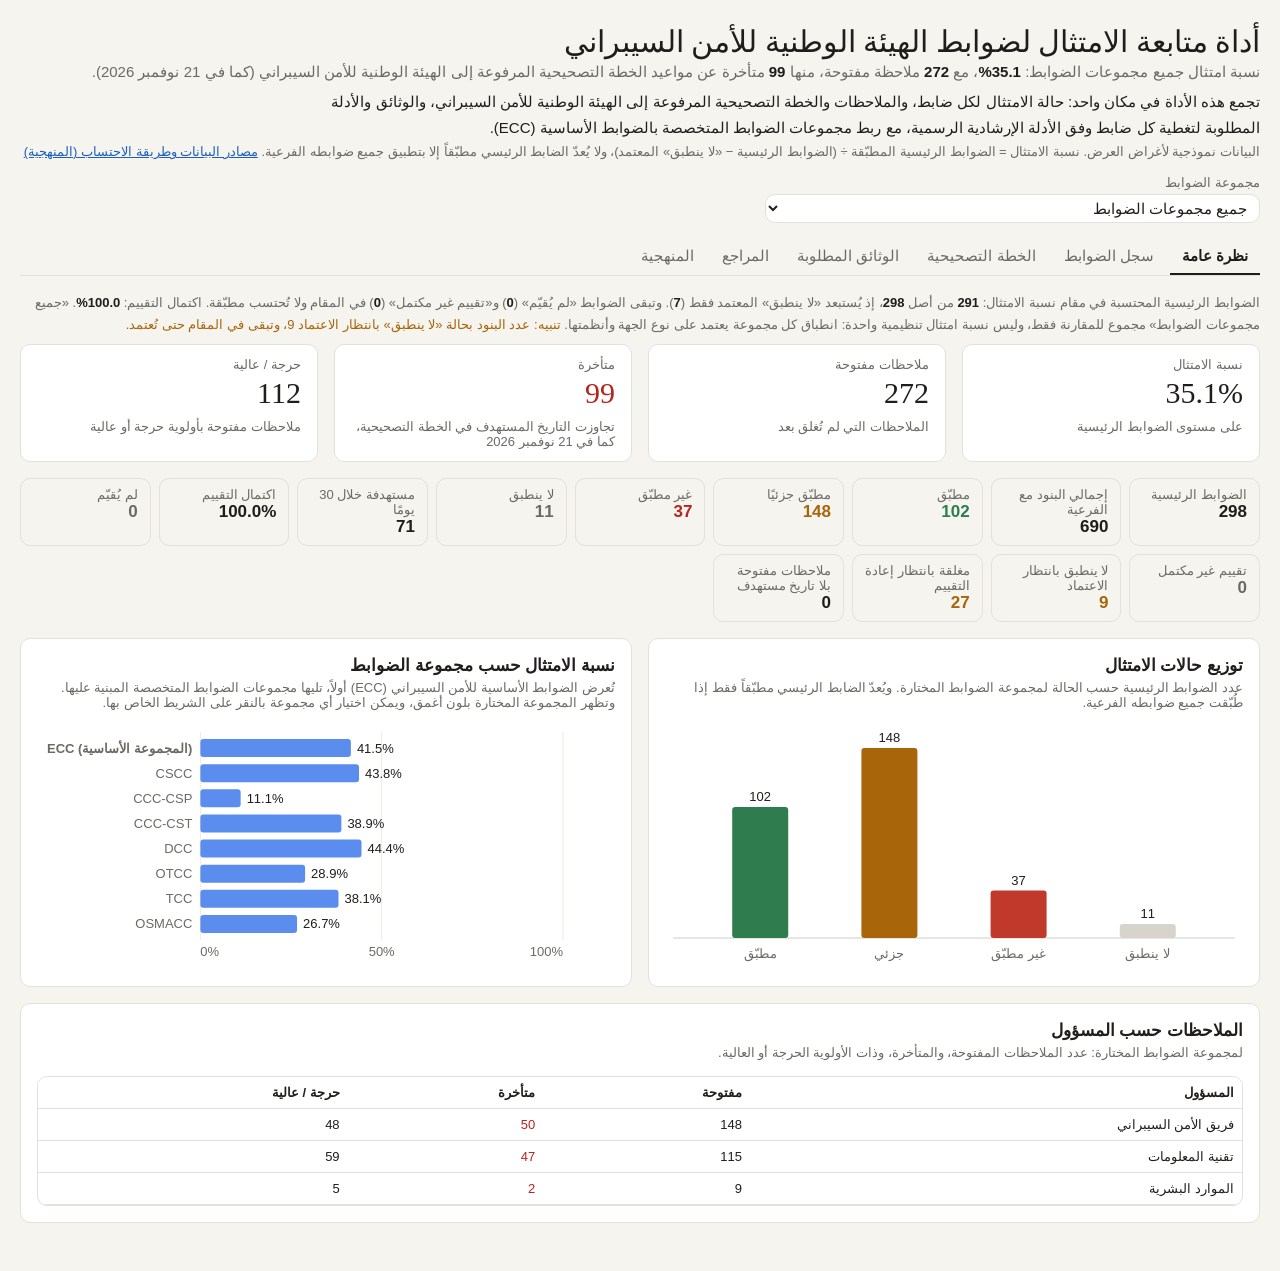
==== nca-tool/index.html @ 6384a230 "NCA v1.4: CSCC-2:2026 source in references, ECC-1-5-3-2 fixed, review status split, sample data fixe" ====
<!doctype html>
<html lang="ar" dir="rtl">
<head>
<meta charset="utf-8">
<meta http-equiv="Content-Security-Policy" content="default-src 'none'; script-src 'unsafe-inline'; style-src 'unsafe-inline'; img-src data:; font-src 'none'; connect-src 'none'; form-action 'none'; base-uri 'none'; object-src 'none'; frame-src 'none'; worker-src 'none'; manifest-src 'none'">
<meta name="referrer" content="no-referrer">
<meta name="viewport" content="width=device-width, initial-scale=1">
<title>أداة متابعة الامتثال لضوابط الهيئة الوطنية للأمن السيبراني</title>
<style>
:root{--font-anthropic-sans:"Segoe UI",Tahoma,"Noto Sans Arabic",Arial,sans-serif;--font-anthropic-serif:Georgia,"Noto Naskh Arabic","Times New Roman",serif;
--color-fg:#1f1e1b;--color-fg-muted:#6b6a64;--color-bg:#f5f4ef;--color-panel:#ffffff;--color-border-line:#e3e1d9;
--color-ok:#2f7d4f;--color-warn:#a8650a;--color-bad:#b3261e;
--cds-text-secondary:#6b6a64;--cds-text-link:#1d5fbf;--cds-surface-popover:#ffffff;--cds-border:#e3e1d9;--cds-shadow-popover:0 4px 16px rgba(0,0,0,.12);
--cds-chart-grid:#ecebe5;--cds-chart-axis:#cfcdc4;--cds-chart-muted:#d6d4cc;--cds-chart-status-critical:#c0392b;
--cds-pad-xs:4px;--cds-pad-sm:8px;--cds-pad-md:12px;--cds-pad-lg:16px;--cds-gap-xs:4px;--cds-gap-sm:8px;--cds-gap-md:16px;
--cds-radius:10px;--cds-font-size-caption:13px;--cds-font-size-body:15px;--cds-font-size-heading:17px;--cds-font-size-title:30px;--cds-font-weight-medium:600;--cds-dur-slow:.3s;color-scheme:light}
@media (prefers-color-scheme:dark){:root{--color-fg:#f0eee6;--color-fg-muted:#a8a69e;--color-bg:#1a1a18;--color-panel:#262624;--color-border-line:#3a3a37;
--color-ok:#5cc28a;--color-warn:#e3a53b;--color-bad:#ef6b62;--cds-text-secondary:#a8a69e;--cds-text-link:#8ab4f8;--cds-surface-popover:#2e2e2b;--cds-border:#3a3a37;
--cds-chart-grid:#33332f;--cds-chart-axis:#4a4a45;--cds-chart-muted:#4a4a45;--cds-chart-status-critical:#ef6b62;color-scheme:dark}}
@media print{.gx-tbox{max-height:none!important;overflow:visible!important}.gx-tabs,.gx-ctl,select,button{display:none!important}tr{break-inside:avoid}thead{display:table-header-group}}
[hidden]{display:none!important}*{box-sizing:border-box}body{margin:0;background:var(--color-bg);color:var(--color-fg)}
#dash-root{max-width:1280px;margin:0 auto;padding:24px 20px 48px}
.dash-skeleton{color:transparent!important;background:var(--color-border-line);border-radius:6px}


#dash-root { --dash-gutter: var(--cds-pad-lg); }
.gx { font-family: var(--font-anthropic-sans); color: var(--color-fg); }
.gx-head { display: flex; flex-wrap: wrap; align-items: flex-end; justify-content: space-between; gap: var(--cds-gap-md); margin-bottom: var(--cds-gap-md); }
.gx-title { font-family: var(--font-anthropic-serif); font-weight: 400; font-size: var(--cds-font-size-title); margin: 0 0 var(--cds-gap-xs); }
.gx-take { margin: 0; color: var(--color-fg-muted); font-size: var(--cds-font-size-body); }
.gx-take b { color: var(--color-fg); font-variant-numeric: tabular-nums; }
.gx-intro { margin: var(--cds-gap-sm) 0 0; max-width: 60rem; font-size: var(--cds-font-size-body); line-height: 1.7; }
.gx-note { margin: var(--cds-gap-xs) 0 0; color: var(--color-fg-muted); font-size: var(--cds-font-size-caption); }
.gx-ctl { display: flex; flex-direction: column; gap: var(--cds-gap-xs); font-size: var(--cds-font-size-caption); color: var(--color-fg-muted); }
.gx-ctl { max-width: 100%; min-width: 0; }
.gx-ctl select { max-width: 100%; min-width: 0; }
.gx-excl { margin: 0 0 var(--cds-gap-sm); font-size: var(--cds-font-size-caption); color: var(--color-fg-muted); line-height: 1.7; }
.gx-excl b { color: var(--color-fg); }
.gx select, .gx input { font: inherit; font-size: var(--cds-font-size-body); color: var(--color-fg); background: var(--color-panel); border: 1px solid var(--color-border-line); border-radius: var(--cds-radius); padding: var(--cds-pad-xs) var(--cds-pad-sm); min-width: 12rem; }
.gx-tabs { display: flex; gap: var(--cds-gap-xs); border-bottom: 1px solid var(--color-border-line); margin-bottom: var(--cds-gap-md); flex-wrap: wrap; }
.gx-tab { font: inherit; font-size: var(--cds-font-size-body); background: none; border: none; border-bottom: 2px solid transparent; padding: var(--cds-pad-sm) var(--cds-pad-md); color: var(--color-fg-muted); cursor: pointer; }
.gx-tab[aria-selected="true"] { color: var(--color-fg); border-bottom-color: var(--color-fg); font-weight: var(--cds-font-weight-medium); }
.gx-kpis { display: grid; grid-template-columns: repeat(auto-fit, minmax(min(100%, 11rem), 1fr)); gap: var(--cds-gap-md); margin-bottom: var(--cds-gap-md); }
.gx-kpi { background: var(--color-panel); border: 1px solid var(--color-border-line); border-radius: var(--cds-radius); padding: var(--cds-pad-md) var(--cds-pad-lg); }
.gx-kpi-label { font-size: var(--cds-font-size-caption); color: var(--color-fg-muted); margin: 0 0 var(--cds-gap-xs); }
.gx-kpi-val { font-family: var(--font-anthropic-serif); font-weight: 400; font-size: var(--cds-font-size-title); font-variant-numeric: tabular-nums; margin: 0; min-height: 1.3em; }
.gx-kpi-val.is-bad { color: var(--color-bad); }
.gx-kpi-sub { font-size: var(--cds-font-size-caption); color: var(--color-fg-muted); margin: var(--cds-gap-xs) 0 0; }
.gx-mini { display: grid; grid-template-columns: repeat(auto-fit, minmax(min(100%, 8rem), 1fr)); gap: var(--cds-gap-sm); margin-bottom: var(--cds-gap-md); }
.gx-mini > div { border: 1px solid var(--color-border-line); border-radius: var(--cds-radius); padding: var(--cds-pad-sm) var(--cds-pad-md); }
.gx-mini p { margin: 0; font-size: var(--cds-font-size-caption); color: var(--color-fg-muted); }
.gx-mini b { font-size: var(--cds-font-size-heading); font-variant-numeric: tabular-nums; font-weight: var(--cds-font-weight-medium); }
.gx-grid { display: grid; grid-template-columns: repeat(auto-fit, minmax(min(100%, 20rem), 1fr)); gap: var(--cds-gap-md); margin-bottom: var(--cds-gap-md); }
.gx-card { background: var(--color-panel); border: 1px solid var(--color-border-line); border-radius: var(--cds-radius); padding: var(--cds-pad-lg); min-width: 0; }
.gx-card h2 { font-size: var(--cds-font-size-heading); font-weight: var(--cds-font-weight-medium); margin: 0 0 var(--cds-gap-xs); }
.gx-card .gx-sub { font-size: var(--cds-font-size-caption); color: var(--color-fg-muted); margin: 0 0 var(--cds-gap-md); }
.gx-chart { position: relative; min-height: 240px; }
.gx-tip { position: absolute; pointer-events: none; background: var(--cds-surface-popover); border: 1px solid var(--cds-border); border-radius: var(--cds-radius); box-shadow: var(--cds-shadow-popover); padding: var(--cds-pad-xs) var(--cds-pad-sm); font-size: var(--cds-font-size-caption); white-space: nowrap; z-index: 2; }
.gx-tip .k { color: var(--cds-text-secondary); }
.gx-filters { display: flex; flex-wrap: wrap; gap: var(--cds-gap-md); align-items: flex-end; margin-bottom: var(--cds-gap-md); }
.gx-count { font-size: var(--cds-font-size-caption); color: var(--color-fg-muted); margin: 0 0 var(--cds-gap-sm); }
.gx-tbox { max-height: 34rem; overflow: auto; border: 1px solid var(--color-border-line); border-radius: var(--cds-radius); }
.gx table { width: 100%; border-collapse: collapse; font-size: var(--cds-font-size-caption); }
.gx th { position: sticky; top: 0; background: var(--color-panel); text-align: start; font-weight: var(--cds-font-weight-medium); padding: var(--cds-pad-sm); border-bottom: 1px solid var(--color-border-line); z-index: 1; }
.gx td { padding: var(--cds-pad-sm); border-bottom: 1px solid var(--color-border-line); vertical-align: top; }
.gx tbody tr { cursor: pointer; }
.gx tbody tr:hover td { background: var(--color-bg); }
.gx tbody tr.is-sel td { background: var(--color-bg); }
.gx td.num { font-variant-numeric: tabular-nums; white-space: nowrap; }
.gx td.id { white-space: nowrap; direction: ltr; text-align: end; font-variant-numeric: tabular-nums; }
.gx td.desc { min-width: 18rem; }
.gx .pill { display: inline-block; padding: 0 var(--cds-pad-sm); border-radius: 999px; border: 1px solid currentColor; white-space: nowrap; }
.gx .s-ok { color: var(--color-ok); } .gx .lk-x { color: var(--color-fg); border-style: solid; font-weight: 600; } .gx .lk-t { color: var(--color-fg-muted); border-style: dashed; } .gx .lk-note { color: var(--color-fg-muted); } .gx td .pill.lk { margin-inline-start: var(--cds-gap-xs); font-size: var(--cds-font-size-caption); } .gx .s-warn { color: var(--color-warn); } .gx .s-bad { color: var(--color-bad); } .gx .s-muted { color: var(--color-fg-muted); }
.gx tr.is-late td.due { color: var(--color-bad); font-weight: var(--cds-font-weight-medium); }
.gx-detail { margin-top: var(--cds-gap-md); }
.gx-detail dl { display: grid; grid-template-columns: max-content 1fr; gap: var(--cds-gap-xs) var(--cds-gap-md); margin: 0; font-size: var(--cds-font-size-body); }
.gx-detail dt { color: var(--color-fg-muted); }
.gx-detail dd { margin: 0; }
.gx-hint { color: var(--color-fg-muted); font-size: var(--cds-font-size-caption); margin: 0; }
.gx-req { display: grid; grid-template-columns: repeat(auto-fit, minmax(min(100%, 13rem), 1fr)); gap: var(--cds-gap-sm); margin: 0 0 var(--cds-gap-md); }
.gx-req > div { border: 1px solid var(--color-border-line); border-radius: var(--cds-radius); padding: var(--cds-pad-sm) var(--cds-pad-md); }
.gx-req-k { margin: 0 0 var(--cds-gap-xs); font-size: var(--cds-font-size-caption); color: var(--color-fg-muted); }
.gx-req-v { margin: 0; font-size: var(--cds-font-size-body); }
.gx-req-v.is-none { color: var(--color-fg-muted); }
.gx-req .gx-req-v.is-none::after { content: 'لم يذكره الدليل لهذا الضابط'; }
.gx-req-v[data-field="req_other"]:empty::after { content: 'لم يذكر الدليل نماذج أخرى لهذا الضابط'; color: var(--color-fg-muted); }
.gx-req-v.is-need::before { content: '✓ '; color: var(--color-ok); font-weight: 600; }
.gx-sec { font-size: var(--cds-font-size-body); font-weight: var(--cds-font-weight-medium); margin: var(--cds-gap-md) 0 var(--cds-gap-sm); }
.gx-link { color: var(--cds-text-link, var(--color-fg)); text-decoration: underline; cursor: pointer; }
.gx-method { display: grid; grid-template-columns: repeat(auto-fit, minmax(min(100%, 24rem), 1fr)); gap: var(--cds-gap-md); }
.gx-method p, .gx-method li { font-size: var(--cds-font-size-body); line-height: 1.7; margin: 0 0 var(--cds-gap-xs); }
.gx-method ul, .gx-method ol { margin: 0; padding-inline-start: 1.2rem; }
.gx-method dl { display: grid; grid-template-columns: max-content 1fr; gap: var(--cds-gap-xs) var(--cds-gap-md); margin: 0; font-size: var(--cds-font-size-body); }
.gx-method dt { font-weight: var(--cds-font-weight-medium); }
.gx-method dd { margin: 0; color: var(--color-fg-muted); }
.gx-formula { font-variant-numeric: tabular-nums; background: var(--color-bg); border-radius: var(--cds-radius); padding: var(--cds-pad-xs) var(--cds-pad-sm); display: inline-block; }
.gx-btn { font: inherit; font-size: var(--cds-font-size-caption); background: var(--color-panel); border: 1px solid var(--color-border-line); border-radius: 999px; padding: var(--cds-pad-xs) var(--cds-pad-md); cursor: pointer; color: var(--color-fg); }
.gx-chip { font: inherit; font-size: var(--cds-font-size-caption); background: none; border: 1px solid var(--color-border-line); border-radius: 999px; padding: 0 var(--cds-pad-sm); margin-inline-end: var(--cds-gap-xs); cursor: pointer; color: var(--color-fg); direction: ltr; }
.gx-docpick { display: flex; gap: var(--cds-gap-sm); align-items: center; font-size: var(--cds-font-size-caption); }
.gx-docpick button { font: inherit; background: var(--color-panel); border: 1px solid var(--color-border-line); border-radius: 999px; padding: var(--cds-pad-xs) var(--cds-pad-sm); cursor: pointer; color: var(--color-fg); }
[data-dash-source-state=refreshing] { opacity: .5; transition: opacity var(--cds-dur-slow); }
[data-dash-source-state=empty] { color: transparent; }
</style>
</head>
<body>
<div id="dash-root">

<div class="gx" dir="rtl" id="top">
  <div class="gx-head">
    <div>
      <h1 class="gx-title">أداة متابعة الامتثال لضوابط الهيئة الوطنية للأمن السيبراني</h1>
      <p class="gx-take">نسبة امتثال <span data-draw="fwname">—</span>: <b data-draw="kpi" data-source="by_fw" data-field="compliance">—</b>، مع <b data-draw="kpi" data-source="by_fw" data-field="open">—</b> ملاحظة مفتوحة، منها <b data-draw="kpi" data-source="by_fw" data-field="overdue">—</b> متأخرة عن مواعيد الخطة التصحيحية المرفوعة إلى الهيئة الوطنية للأمن السيبراني (كما في 21 نوفمبر 2026).</p>
      <p class="gx-intro">تجمع هذه الأداة في مكان واحد: حالة الامتثال لكل ضابط، والملاحظات والخطة التصحيحية المرفوعة إلى الهيئة الوطنية للأمن السيبراني، والوثائق والأدلة المطلوبة لتغطية كل ضابط وفق الأدلة الإرشادية الرسمية، مع ربط مجموعات الضوابط المتخصصة بالضوابط الأساسية (ECC).</p>
      <p class="gx-note">البيانات نموذجية لأغراض العرض. نسبة الامتثال = الضوابط الرئيسية المطبّقة ÷ (الضوابط الرئيسية − «لا ينطبق» المعتمد)، ولا يُعدّ الضابط الرئيسي مطبّقاً إلا بتطبيق جميع ضوابطه الفرعية. <a class="gx-link gx-go-method" href="#method">مصادر البيانات وطريقة الاحتساب (المنهجية)</a></p>
    </div>
    <label class="gx-ctl">مجموعة الضوابط
      <select data-draw="fwsel" data-source="by_fw" aria-label="مجموعة الضوابط"></select>
    </label>
  </div>

  <div class="gx-tabs" role="tablist">
    <button class="gx-tab" role="tab" data-tab="overview" aria-selected="true">نظرة عامة</button>
    <button class="gx-tab" role="tab" data-tab="register" aria-selected="false">سجل الضوابط</button>
    <button class="gx-tab" role="tab" data-tab="gaps" aria-selected="false">الخطة التصحيحية</button>
    <button class="gx-tab" role="tab" data-tab="docs" aria-selected="false">الوثائق المطلوبة</button>
    <button class="gx-tab" role="tab" data-tab="refs" aria-selected="false">المراجع</button>
    <button class="gx-tab" role="tab" data-tab="method" aria-selected="false">المنهجية</button>
  </div>

  <section id="overview" class="gx-page">
    <p class="gx-excl" data-draw="excl" data-source="by_fw">—</p>
    <div class="gx-kpis">
      <div class="gx-kpi" id="kpi-compliance">
        <p class="gx-kpi-label">نسبة الامتثال</p>
        <p class="gx-kpi-val"><span class="dash-skeleton" data-draw="kpi" data-source="by_fw" data-field="compliance">—</span></p>
        <p class="gx-kpi-sub">على مستوى الضوابط الرئيسية</p>
      </div>
      <div class="gx-kpi" id="kpi-open">
        <p class="gx-kpi-label">ملاحظات مفتوحة</p>
        <p class="gx-kpi-val"><span class="dash-skeleton" data-draw="kpi" data-source="by_fw" data-field="open">—</span></p>
        <p class="gx-kpi-sub">الملاحظات التي لم تُغلق بعد</p>
      </div>
      <div class="gx-kpi" id="kpi-overdue">
        <p class="gx-kpi-label">متأخرة</p>
        <p class="gx-kpi-val is-bad"><span class="dash-skeleton" data-draw="kpi" data-source="by_fw" data-field="overdue">—</span></p>
        <p class="gx-kpi-sub">تجاوزت التاريخ المستهدف في الخطة التصحيحية، كما في 21 نوفمبر 2026</p>
      </div>
      <div class="gx-kpi" id="kpi-crit">
        <p class="gx-kpi-label">حرجة / عالية</p>
        <p class="gx-kpi-val"><span class="dash-skeleton" data-draw="kpi" data-source="by_fw" data-field="crit_high">—</span></p>
        <p class="gx-kpi-sub">ملاحظات مفتوحة بأولوية حرجة أو عالية</p>
      </div>
    </div>

    <div class="gx-mini">
      <div><p>الضوابط الرئيسية</p><b data-draw="kpi" data-source="by_fw" data-field="total">—</b></div>
      <div><p>إجمالي البنود مع الفرعية</p><b data-draw="kpi" data-source="by_fw" data-field="items">—</b></div>
      <div><p>مطبّق</p><b class="s-ok" data-draw="kpi" data-source="by_fw" data-field="implemented">—</b></div>
      <div><p>مطبّق جزئيًا</p><b class="s-warn" data-draw="kpi" data-source="by_fw" data-field="partial">—</b></div>
      <div><p>غير مطبّق</p><b class="s-bad" data-draw="kpi" data-source="by_fw" data-field="not_implemented">—</b></div>
      <div><p>لا ينطبق</p><b class="s-muted" data-draw="kpi" data-source="by_fw" data-field="not_applicable">—</b></div>
      <div><p>مستهدفة خلال 30 يومًا</p><b data-draw="kpi" data-source="by_fw" data-field="due30">—</b></div>
      <div><p>اكتمال التقييم</p><b data-draw="kpi" data-source="by_fw" data-field="assessed_pct">—</b></div>
      <div><p>لم يُقيّم</p><b class="s-muted" data-draw="kpi" data-source="by_fw" data-field="not_assessed">—</b></div>
      <div><p>تقييم غير مكتمل</p><b class="s-muted" data-draw="kpi" data-source="by_fw" data-field="incomplete">—</b></div>
      <div><p>لا ينطبق بانتظار الاعتماد</p><b data-draw="kpi" data-source="by_fw" data-field="na_pending">—</b></div>
      <div><p>مغلقة بانتظار إعادة التقييم</p><b data-draw="kpi" data-source="by_fw" data-field="closed_reassess">—</b></div>
      <div><p>ملاحظات مفتوحة بلا تاريخ مستهدف</p><b data-draw="kpi" data-source="by_fw" data-field="no_due">—</b></div>
    </div>

    <div class="gx-grid">
      <div class="gx-card" id="card-status">
        <h2>توزيع حالات الامتثال</h2>
        <p class="gx-sub">عدد الضوابط الرئيسية حسب الحالة لمجموعة الضوابط المختارة. ويُعدّ الضابط الرئيسي مطبّقاً فقط إذا طُبّقت جميع ضوابطه الفرعية.</p>
        <div class="gx-chart" data-draw="statuschart" data-source="by_fw"></div>
      </div>
      <div class="gx-card" id="card-frameworks">
        <h2>نسبة الامتثال حسب مجموعة الضوابط</h2>
        <p class="gx-sub">تُعرض الضوابط الأساسية للأمن السيبراني (ECC) أولاً، تليها مجموعات الضوابط المتخصصة المبنية عليها. وتظهر المجموعة المختارة بلون أغمق، ويمكن اختيار أي مجموعة بالنقر على الشريط الخاص بها.</p>
        <div class="gx-chart" data-draw="fwchart" data-source="by_fw"></div>
      </div>
    </div>

    <div class="gx-card" id="card-owners">
      <h2>الملاحظات حسب المسؤول</h2>
      <p class="gx-sub">لمجموعة الضوابط المختارة: عدد الملاحظات المفتوحة، والمتأخرة، وذات الأولوية الحرجة أو العالية.</p>
      <div class="gx-tbox">
        <table data-source="by_owner" data-row-key="framework,owner">
          <thead><tr><th data-field="owner">المسؤول</th><th data-field="open">مفتوحة</th><th data-field="overdue">متأخرة</th><th data-field="crit_high">حرجة / عالية</th></tr></thead>
          <tbody data-draw="owners"></tbody>
        </table>
      </div>
    </div>
  </section>

  <section id="register" class="gx-page" hidden>
    <div class="gx-filters">
      <label class="gx-ctl">حالة الامتثال
        <select class="gx-st" aria-label="حالة الامتثال">
          <option value="">كل الحالات</option>
          <option value="مطبق">مطبّق</option>
          <option value="مطبق جزئيًا">مطبّق جزئيًا</option>
          <option value="غير مطبق">غير مطبّق</option>
          <option value="لا ينطبق">لا ينطبق</option>
        </select>
      </label>
      <label class="gx-ctl">بحث
        <input class="gx-q" type="search" placeholder="معرّف أو كلمة من الوصف" aria-label="بحث">
      </label>
    </div>
    <div class="gx-docpick gx-basepick" hidden><span>الضوابط المبنية على المكوّن</span><b data-draw="basepicked">—</b><span>من الضوابط الأساسية</span><button type="button" class="gx-baseclear">إلغاء ×</button></div>
    <div class="gx-docpick gx-docpick-doc" hidden><span>الضوابط المرتبطة بالوثيقة:</span><b data-draw="docpicked">—</b><button type="button" class="gx-docclear">إلغاء ×</button></div>
    <p class="gx-count">الضوابط المعروضة: <b data-draw="regcount" data-source="controls">—</b></p>
    <div class="gx-tbox">
      <table data-source="controls" data-row-key="id">
        <thead><tr><th data-field="id">المعرّف</th><th data-field="description">الوصف</th><th data-field="status">الحالة</th><th data-field="owner">المسؤول</th><th data-field="evidence">الأدلة</th></tr></thead>
        <tbody data-draw="regrows"></tbody>
      </table>
    </div>
    <div class="gx-card gx-detail" id="detail">
      <h2>تفاصيل الضابط</h2>
      <p class="gx-hint gx-hint-el">انقر على أي ضابط في الجدول لعرض متطلبات تغطيته، ووصف الملاحظة، والإجراء التصحيحي، والتاريخ المستهدف في الخطة التصحيحية.</p>
      <div class="gx-detail-body" hidden>
        <p class="gx-sec">المطلوب لتغطية هذا الضابط · <span data-draw="dv" data-source="controls" data-field="req_type">—</span></p>
        <div class="gx-req">
          <div><p class="gx-req-k">سياسة</p><p class="gx-req-v" data-draw="dv" data-source="controls" data-field="req_policy">—</p></div>
          <div><p class="gx-req-k">معيار</p><p class="gx-req-v" data-draw="dv" data-source="controls" data-field="req_standard">—</p></div>
          <div><p class="gx-req-k">إجراء</p><p class="gx-req-v" data-draw="dv" data-source="controls" data-field="req_procedure">—</p></div>
          <div><p class="gx-req-k">خطة</p><p class="gx-req-v" data-draw="dv" data-source="controls" data-field="req_plan">—</p></div>
        </div>
        <p class="gx-req-k" data-draw="dv" data-source="controls" data-field="req_note"></p>
        <div class="gx-impl-next" hidden>
          <p class="gx-req-k">يُطبَّق هذا الضابط من خلال المتطلبات التفصيلية الواردة في الضوابط التالية، وتُقيَّم أدلته معها:</p>
          <p data-draw="implnext" data-source="controls"></p>
        </div>
        <div class="gx-impl-parent" hidden>
          <p class="gx-req-k">هذا الضابط من المتطلبات التفصيلية لتطبيق الضابط:</p>
          <p data-draw="implparent" data-source="controls"></p>
        </div>
        <p class="gx-req-k">نماذج أخرى ذات علاقة</p>
        <p class="gx-req-v" data-draw="dv" data-source="controls" data-field="req_other">—</p>
        <p class="gx-req-k" style="margin-top: var(--cds-gap-sm)">المخرجات المتوقعة (الأدلة المطلوبة للتدقيق)</p>
        <p class="gx-req-v" data-draw="dv" data-source="controls" data-field="req_evidence">—</p>
        <p class="gx-req-k" style="margin-top: var(--cds-gap-sm)">المصدر: <span data-draw="dv" data-source="controls" data-field="req_source">—</span></p>
        <p class="gx-sec">الربط بالضوابط الأساسية للأمن السيبراني (ECC)</p>
        <div class="gx-spec-only">
          <dl><dt>الضابط المقابل في ECC</dt><dd data-draw="eccref" data-source="controls">—</dd></dl>
        </div>
        <div class="gx-ecc-only">
          <dl><dt>ضوابط تشير إليه في نصها الرسمي</dt><dd><span data-draw="childexplicit" data-source="controls"></span></dd></dl>
        </div>
        <p class="gx-sec">بيانات الضابط والتقييم</p>
        <dl>
          <dt>المعرّف</dt><dd data-draw="dv" data-source="controls" data-field="id">—</dd>
          <dt>مجموعة الضوابط</dt><dd data-draw="dv" data-source="controls" data-field="framework">—</dd>
          <dt>المجال</dt><dd data-draw="dv" data-source="controls" data-field="domain">—</dd>
          <dt>الوصف</dt><dd data-draw="dv" data-source="controls" data-field="description">—</dd>
          <dt>مراجعة النص</dt><dd data-draw="dv" data-source="controls" data-field="text_review">—</dd>
          <dt>الحالة</dt><dd data-draw="dv" data-source="controls" data-field="status">—</dd>
          <dt>الأدلة</dt><dd data-draw="dv" data-source="controls" data-field="evidence">—</dd>
          <dt>وصف الملاحظة</dt><dd data-draw="dv" data-source="controls" data-field="gap">—</dd>
          <dt>الإجراء التصحيحي</dt><dd data-draw="dv" data-source="controls" data-field="action">—</dd>
          <dt>الأولوية</dt><dd data-draw="dv" data-source="controls" data-field="priority">—</dd>
          <dt>حالة الضابط الرئيسي (لاحتساب النسبة)</dt><dd data-draw="mainstatus" data-source="controls">—</dd>
          <dt>حالة الملاحظة</dt><dd data-draw="dv" data-source="controls" data-field="gap_status">—</dd>
          <dt>التاريخ المستهدف (الخطة التصحيحية)</dt><dd data-draw="dv" data-source="controls" data-field="due">—</dd>
          <dt>المسؤول</dt><dd data-draw="dv" data-source="controls" data-field="owner">—</dd>
          <dt>المرجع في الدليل</dt><dd><span data-draw="dv" data-source="controls" data-field="ref_guide">—</span>، صفحة <span data-draw="dv" data-source="controls" data-field="ref_page">—</span><span> · <a class="gx-link" data-draw="reflink" target="_blank" rel="noopener">فتح الدليل على هذه الصفحة</a></span></dd>
        </dl>
      </div>
    </div>
  </section>

  <section id="gaps" class="gx-page" hidden>
    <div class="gx-filters">
      <label class="gx-ctl">حالة الملاحظة
        <select class="gx-gs" aria-label="حالة الملاحظة">
          <option value="">كل الحالات</option>
          <option value="مفتوحة">مفتوحة</option>
          <option value="قيد المعالجة">قيد المعالجة</option>
          <option value="بانتظار التحقق">بانتظار التحقق</option>
          <option value="مغلقة">مغلقة</option>
        </select>
      </label>
    </div>
    <p class="gx-take">تتضمن الخطة التصحيحية المرفوعة إلى الهيئة الوطنية للأمن السيبراني، لكل ملاحظة: الإجراء التصحيحي، والجهة المسؤولة، والتاريخ المستهدف للإنجاز. ويُعدّ التاريخ المستهدف التزاماً رسمياً أمام الهيئة الوطنية للأمن السيبراني، وتُميَّز البنود المتأخرة باللون الأحمر.</p>
    <p class="gx-count">البنود المعروضة: <b data-draw="gapcount" data-source="controls">—</b>، مرتبة حسب التاريخ المستهدف.</p>
    <div class="gx-tbox">
      <table data-source="controls" data-row-key="id">
        <thead><tr><th data-field="id">المعرّف</th><th data-field="priority">الأولوية</th><th data-field="gap_status">حالة الملاحظة</th><th data-field="due">التاريخ المستهدف</th><th data-field="owner">المسؤول</th><th data-field="gap">وصف الملاحظة</th><th data-field="action">الإجراء التصحيحي</th></tr></thead>
        <tbody data-draw="gaprows"></tbody>
      </table>
    </div>
  </section>
  <section id="docs" class="gx-page" hidden>
    <p class="gx-take">تُبيّن القائمة التالية الوثائق المطلوبة لتغطية ضوابط <span data-draw="fwname">—</span> وفقاً للنماذج والمخرجات المتوقعة الواردة في الأدلة الإرشادية الصادرة عن الهيئة الوطنية للأمن السيبراني. ونظراً لأن الوثيقة الواحدة تغطي عدة ضوابط، يُوصى بالبدء بالوثائق المرتبطة بأكبر عدد من الملاحظات المفتوحة. ويمكن النقر على أي وثيقة لعرض الضوابط التي تغطيها.</p>
    <div class="gx-mini" style="margin-top: var(--cds-gap-md)">
      <div><p>سياسات</p><b data-draw="dockpi" data-source="doc_counts" data-field="policies">—</b></div>
      <div><p>معايير</p><b data-draw="dockpi" data-source="doc_counts" data-field="standards">—</b></div>
      <div><p>إجراءات</p><b data-draw="dockpi" data-source="doc_counts" data-field="procedures">—</b></div>
      <div><p>خطط</p><b data-draw="dockpi" data-source="doc_counts" data-field="plans">—</b></div>
    </div>
    <div class="gx-tbox">
      <table data-source="docs" data-row-key="framework,doc_type,name">
        <thead><tr><th data-field="doc_type">النوع</th><th data-field="name">الوثيقة</th><th data-field="controls">عدد الضوابط المغطاة</th><th data-field="open">الملاحظات المفتوحة المرتبطة</th></tr></thead>
        <tbody data-draw="docrows"></tbody>
      </table>
    </div>
  </section>

  <section id="refs" class="gx-page" hidden>
    <p class="gx-take">تُعرض أدناه الأدلة الإرشادية الصادرة عن الهيئة الوطنية للأمن السيبراني التي اعتُمد عليها في تحديد الوثائق المطلوبة والمخرجات المتوقعة لكل ضابط. ويمكن فتح أي دليل بالنقر على اسمه، كما يتضمن عرض تفاصيل كل ضابط رابطاً مباشراً إلى صفحته في الدليل.</p>
    <p class="gx-note">توضيح: هذه هي النسخ المرجعية المستخدمة في إعداد الأداة. ونظراً لأن الهيئة الوطنية للأمن السيبراني تُحدّث وثائقها، يُرجى الاعتماد دائماً على النسخ المنشورة في الموقع الرسمي للهيئة الوطنية للأمن السيبراني <a class="gx-link" href="https://nca.gov.sa" target="_blank" rel="noopener">nca.gov.sa</a>.</p>
    <div class="gx-tbox" style="margin-top: var(--cds-gap-md)">
      <table data-source="guides" data-row-key="code">
        <thead><tr><th data-field="framework">مجموعة الضوابط</th><th data-field="name">الدليل الإرشادي</th><th data-field="code">الإصدار</th><th data-field="pages">عدد الصفحات</th></tr></thead>
        <tbody data-draw="guiderows"></tbody>
      </table>
    </div>
  </section>

  <section id="method" class="gx-page" hidden>
    <p class="gx-take">توضّح هذه الصفحة الغرض من الأداة، ومصادر بياناتها، وطريقة احتساب مؤشراتها، والأساس الذي حُددت به متطلبات كل ضابط.</p>
    <div class="gx-method" style="margin-top: var(--cds-gap-md)">
      <div class="gx-card">
        <h2>الغرض من الأداة</h2>
        <p>متابعة مستوى امتثال الجهة لضوابط الهيئة الوطنية للأمن السيبراني في أداة واحدة تجمع ما يلي:</p>
        <ul>
          <li>حالة الامتثال لكل ضابط وأدلته.</li>
          <li>الملاحظات الناتجة عن التقييم والخطة التصحيحية المرفوعة إلى الهيئة الوطنية للأمن السيبراني.</li>
          <li>الوثائق المطلوبة لتغطية كل ضابط والمخرجات المتوقعة عند التدقيق.</li>
        </ul>
      </div>
      <div class="gx-card">
        <h2>مصادر البيانات</h2>
        <ul>
          <li><b>سجل الضوابط:</b> مستخرج من ملف التقييم (Excel)، ويتضمن لكل ضابط: الحالة، والأدلة، ووصف الملاحظة، والإجراء التصحيحي، والتاريخ المستهدف، والأولوية، والمسؤول.</li>
          <li><b>الأدلة الإرشادية:</b> الأدلة الصادرة عن الهيئة الوطنية للأمن السيبراني لكل مجموعة ضوابط، والمرفقة في صفحة «المراجع».</li>
          <li><b>طبيعة البيانات:</b> بيانات التقييم نموذجية لأغراض العرض، ولا تمثل جهة حقيقية.</li>
        </ul>
      </div>
      <div class="gx-card">
        <h2>مجموعات الضوابط المشمولة</h2>
        <p>تُعدّ الضوابط الأساسية للأمن السيبراني (ECC) الأساس الذي تبني عليه بقية مجموعات الضوابط، لذا تُعرض أولاً في جميع صفحات الأداة، تليها مجموعات الضوابط المتخصصة:</p>
        <ul>
          <li>ضوابط الأمن السيبراني للأنظمة الحساسة (CSCC).</li>
          <li>ضوابط الأمن السيبراني للحوسبة السحابية لمقدمي الخدمات والمشتركين (CCC-CSP وCCC-CST).</li>
          <li>ضوابط الأمن السيبراني للبيانات (DCC).</li>
          <li>ضوابط الأمن السيبراني للأنظمة التشغيلية (OTCC).</li>
          <li>ضوابط الأمن السيبراني للعمل عن بعد (TCC).</li>
          <li>ضوابط الأمن السيبراني لحسابات التواصل الاجتماعي للجهات (OSMACC).</li>
        </ul>
      </div>
      <div class="gx-card">
        <h2>طريقة احتساب المؤشرات</h2>
        <dl>
          <dt>نسبة الامتثال</dt><dd><span class="gx-formula">الضوابط الرئيسية المطبّقة ÷ (إجمالي الضوابط الرئيسية − «لا ينطبق» المعتمد)</span>. وتبقى الضوابط «لم يُقيّم» و«تقييم غير مكتمل» في المقام ولا تُحتسب مطبّقة، حتى لا ترتفع النسبة لمجرد نقص التقييم. وتُحتسب على مستوى الضابط الرئيسي وفق منهجية الهيئة الوطنية للأمن السيبراني: لا يُعدّ الضابط الرئيسي مطبّقاً إلا إذا طُبّقت جميع ضوابطه الفرعية، ويُعدّ «مطبّقاً جزئياً» إذا طُبّق بعضها، و«غير مطبّق» إذا لم يُطبّق أيٌّ منها، و«لا ينطبق» إذا كانت جميعها لا تنطبق.</dd>
          <dt>الملاحظة</dt><dd>كل بند (ضابط أو ضابط فرعي) حالته «مطبّق جزئيًا» أو «غير مطبّق»، لأن كل بند منها يحتاج إجراءً تصحيحياً مستقلاً.</dd>
          <dt>ملاحظة مفتوحة</dt><dd>ملاحظة لم تصل حالتها إلى «مغلقة»، وتشمل «قيد المعالجة» و«بانتظار التحقق».</dd>
          <dt>ملاحظة متأخرة</dt><dd>ملاحظة مفتوحة تجاوز تاريخ التقييم تاريخها المستهدف في الخطة التصحيحية.</dd>
          <dt>ملاحظة بلا تاريخ مستهدف</dt><dd>ملاحظة مفتوحة لم يُحدد لها تاريخ مستهدف. تُعرض في عدّاد مستقل حتى لا تختفي من المتابعة، ولا تُعد متأخرة ولا غير متأخرة.</dd>
          <dt>مغلقة بانتظار إعادة التقييم</dt><dd>ملاحظة أُغلق إجراؤها ولا تزال حالة الضابط «مطبّق جزئيًا» أو «غير مطبّق». إغلاق الإجراء لا يغيّر حالة الامتثال، فيلزم إعادة تقييم الضابط بالدليل.</dd>
          <dt>مستهدفة خلال 30 يومًا</dt><dd>ملاحظة مفتوحة يقع تاريخها المستهدف خلال الثلاثين يوماً القادمة.</dd>
          <dt>حرجة / عالية</dt><dd>ملاحظة مفتوحة أولويتها «حرجة» أو «عالية».</dd>
          <dt>اكتمال التقييم</dt><dd>نسبة الضوابط الرئيسية التي قُيّمت جميع بنودها الفرعية إلى إجمالي الضوابط الرئيسية، وتُقرأ بجانب نسبة الامتثال لبيان مدى شمول التقييم.</dd>
          <dt>لا ينطبق بانتظار الاعتماد</dt><dd>بنود حالتها «لا ينطبق» دون اعتماد مبرر عدم الانطباق، وتبقى في المقام حتى تُعتمد.</dd>
        </dl>
        <p class="gx-note" style="margin-top: var(--cds-gap-sm)">تُحتسب المؤشرات الزمنية من تاريخ تقييم واحد بتوقيت الرياض. وفي هذا العرض ثُبّت التاريخ على 21 نوفمبر 2026 حتى لا تتغير أرقام البيانات النموذجية مع الأيام.</p>
      </div>
      <div class="gx-card">
        <h2>تعريف حالات الامتثال</h2>
        <dl>
          <dt>مطبّق</dt><dd>استُوفيت جميع متطلبات الضابط، وتتوفر الأدلة التي تثبت تطبيقها على كامل النطاق.</dd>
          <dt>مطبّق جزئيًا</dt><dd>استُوفي جزء من متطلبات الضابط، أو طُبّق على جزء من النطاق، أو تتوفر الوثائق دون أدلة كافية على التطبيق.</dd>
          <dt>غير مطبّق</dt><dd>لم تُستوفَ متطلبات الضابط، أو لا تتوفر أي أدلة على تطبيقه.</dd>
          <dt>لا ينطبق</dt><dd>الضابط خارج نطاق أعمال الجهة بمبرر موثق ومعتمد، ويُستبعد من احتساب النسبة بعد اعتماده.</dd>
          <dt>لم يُقيّم</dt><dd>لم يُقيّم أي بند من بنود الضابط بعد، ويدخل في مقام النسبة ولا يُحتسب مطبّقاً.</dd>
          <dt>تقييم غير مكتمل</dt><dd>قُيّم بعض بنود الضابط دون بعضها، ويدخل في مقام النسبة ولا يُحتسب مطبّقاً حتى يكتمل تقييمه.</dd>
        </dl>
        <p class="gx-sec">تحديد حالة الضابط الرئيسي من ضوابطه الفرعية</p>
        <div class="gx-tbox">
          <table>
            <thead><tr><th>حالة الضوابط الفرعية</th><th>حالة الضابط الرئيسي</th><th>يُحتسب ضمن المطبّق؟</th></tr></thead>
            <tbody>
              <tr><td>لم يُقيّم أيٌّ منها</td><td><span class="pill s-muted">لم يُقيّم</span></td><td>لا، ويبقى في المقام</td></tr>
              <tr><td>قُيّم بعضها دون بعض</td><td><span class="pill s-muted">تقييم غير مكتمل</span></td><td>لا، ويبقى في المقام</td></tr>
              <tr><td>جميعها مطبّقة</td><td><span class="pill s-ok">مطبّق</span></td><td>نعم</td></tr>
              <tr><td>بعضها مطبّق وبعضها مطبّق جزئيًا أو غير مطبّق</td><td><span class="pill s-warn">مطبّق جزئيًا</span></td><td>لا</td></tr>
              <tr><td>جميعها مطبّقة جزئيًا</td><td><span class="pill s-warn">مطبّق جزئيًا</span></td><td>لا</td></tr>
              <tr><td>جميعها غير مطبّقة</td><td><span class="pill s-bad">غير مطبّق</span></td><td>لا</td></tr>
              <tr><td>بعضها مطبّق وبعضها «لا ينطبق» بانتظار الاعتماد</td><td><span class="pill s-warn">مطبّق جزئيًا</span></td><td>لا، ويبقى في المقام حتى يُعتمد الاستثناء</td></tr>
              <tr><td>جميعها لا تنطبق</td><td><span class="pill s-muted">لا ينطبق</span></td><td>يُستبعد بعد الاعتماد فقط</td></tr>
            </tbody>
          </table>
        </div>
        <p class="gx-note" style="margin-top: var(--cds-gap-sm)">تُستبعد الضوابط الفرعية «لا ينطبق» عند تحديد الحالة بعد اكتمال تقييم جميع البنود. واعتماد «لا ينطبق» حقل مستقل عن حالة الأدلة، وفي البيانات النموذجية 9 بنود بانتظار الاعتماد. ولا يُمنح الضابط الرئيسي أي احتساب جزئي في نسبة الامتثال، وإن طُبّق أغلب ضوابطه الفرعية.</p>
        <p class="gx-sec">حالات الملاحظة والأولوية</p>
        <dl>
          <dt>حالات الملاحظة</dt><dd>مفتوحة، قيد المعالجة، بانتظار التحقق، مغلقة.</dd>
          <dt>الأولوية</dt><dd>حرجة، عالية، متوسطة، منخفضة، وفق أثر الضابط ومستوى المخاطر.</dd>
        </dl>
      </div>
      <div class="gx-card">
        <h2>الربط بالضوابط الأساسية للأمن السيبراني (ECC)</h2>
        <p>يُعرض الربط بالضوابط الأساسية فقط عندما يذكره النص الرسمي للضابط، بعبارة مثل «بالإضافة إلى…» أو «رجوعاً للضابط…» (48 ضابطاً). ولا تتضمن الأداة أي ربط اجتهادي.</p>
        <p class="gx-note" style="margin-top: var(--cds-gap-sm)">يظهر الربط في الاتجاهين: من الضابط المتخصص إلى الضابط المقابل في ECC، ومن ضابط ECC إلى الضوابط التي تشير إليه.</p>
      </div>
      <div class="gx-card">
        <h2>تحديد الوثائق المطلوبة والمخرجات المتوقعة</h2>
        <ol>
          <li>استُخرج لكل ضابط من دليله الإرشادي قسما «أدوات الأمن السيبراني ذات العلاقة» و«المخرجات المتوقعة».</li>
          <li>صُنّفت النماذج الواردة في قسم الأدوات إلى: سياسة، ومعيار، وإجراء، وخطة، ونماذج أخرى.</li>
          <li>نُقلت المخرجات المتوقعة بنصها الوارد في الدليل، مع الاقتصار على ما يخص الضابط عند اشتراك عدة ضوابط في قسم واحد.</li>
          <li>رُبط كل ضابط برقم صفحته في الدليل لتسهيل الرجوع إلى النص الرسمي.</li>
        </ol>
        <p class="gx-note" style="margin-top: var(--cds-gap-sm)">قُرئت الأدلة آلياً لأن نصوصها محفوظة بصيغة صور، وأُدخلت الضوابط الفرعية التي تعذّرت قراءتها آلياً يدوياً من صفحاتها. ويُوصى بالرجوع إلى الدليل عند الحاجة إلى النص الحرفي. وحالة مراجعة كل نص ظاهرة في تفاصيل البند: «Verified» للنصوص التي قوبلت بعين المراجع على صورة الصفحة نفسها، وهي كل نصوص CSCC (نُقلت من صفحات الإصدار CSCC-2:2026) وOTCC وDCC، وكل نص صُحح أو أُعيد فحصه في المجموعات الأخرى (322 نصاً). و«مقارنة آلية» لباقي النصوص (368 نصاً): قُرئت صفحاتها بأداة OCR وقورنت آلياً ولم يظهر فرق، دون مراجعة بشرية لكل بند. وتفاصيل المراجعة والمصادر في ملف TEXT_REVIEW.md.</p>
      </div>
      <div class="gx-card">
        <h2>الخصوصية وأمن الأداة</h2>
        <ul>
          <li><b>دون إدخال بيانات:</b> لا تستقبل الأداة أي بيانات من المستخدم، وتعرض بيانات نموذجية مضمّنة في ملفها لأغراض العرض.</li>
          <li><b>منع الاتصال الشبكي:</b> تفرض الصفحة سياسة أمان المحتوى (Content Security Policy) تمنع المتصفح من طلبات الشبكة الصادرة منها، مثل إرسال البيانات وتحميل الصور والنماذج.</li>
          <li><b>دون مصادر خارجية:</b> جميع الشيفرات مضمّنة في ملف الأداة نفسه، بما فيها مكتبة الرسوم D3 (رخصة ISC)، ولا تُحمّل أي شيفرة من مواقع أخرى.</li>
          <li><b>دون تخزين أو تتبع:</b> لا تستخدم الأداة ملفات تعريف الارتباط أو التخزين في المتصفح أو أدوات التحليل.</li>
          <li><b>التحقق:</b> يمكن التأكد بفتح أدوات المطوّر في المتصفح (F12) ثم تبويب Network.</li>
        </ul>
      </div>
      <div class="gx-card">
        <h2>حدود الاستخدام</h2>
        <ul>
          <li>الأداة وسيلة للمتابعة الداخلية، ولا تُغني عن التقييم الرسمي أو متطلبات الهيئة الوطنية للأمن السيبراني.</li>
          <li>يُعتمد دائماً على أحدث نسخ الوثائق المنشورة في الموقع الرسمي للهيئة الوطنية للأمن السيبراني <a class="gx-link" href="https://nca.gov.sa" target="_blank" rel="noopener">nca.gov.sa</a>.</li>
          <li>التواريخ المستهدفة في الخطة التصحيحية التزامات أمام الهيئة الوطنية للأمن السيبراني، ويُستحسن تحديدها بالاتفاق مع الجهات المسؤولة عن التنفيذ.</li>
          <li>الأداة مقدّمة كما هي لأغراض العرض، دون أي ضمان.</li>
          <li>المصدر: الأدلة الإرشادية لمجموعات الضوابط الصادرة عن الهيئة الوطنية للأمن السيبراني، والمنشورة على موقعها الرسمي (nca.gov.sa)، ويُذكر عند كل ضابط اسم الدليل ورقم الصفحة.</li>
          <li>توضيح: هذه الأداة اجتهاد شخصي، وليست وثيقة رسمية من الهيئة الوطنية للأمن السيبراني. والمرجع المعتمد هو الوثائق المنشورة على موقع الهيئة.</li>
          <li>إعداد: رسيل المطيري · الإصدار 1.1 (نوفمبر 2026).</li>
        </ul>
      </div>
    </div>
  </section>
</div>

</div>
<script>/* D3 v7.9.0 (https://d3js.org), embedded locally so the page loads no external code.
Copyright 2010-2023 Mike Bostock

Permission to use, copy, modify, and/or distribute this software for any purpose
with or without fee is hereby granted, provided that the above copyright notice
and this permission notice appear in all copies.

THE SOFTWARE IS PROVIDED "AS IS" AND THE AUTHOR DISCLAIMS ALL WARRANTIES WITH
REGARD TO THIS SOFTWARE INCLUDING ALL IMPLIED WARRANTIES OF MERCHANTABILITY AND
FITNESS. IN NO EVENT SHALL THE AUTHOR BE LIABLE FOR ANY SPECIAL, DIRECT,
INDIRECT, OR CONSEQUENTIAL DAMAGES OR ANY DAMAGES WHATSOEVER RESULTING FROM LOSS
OF USE, DATA OR PROFITS, WHETHER IN AN ACTION OF CONTRACT, NEGLIGENCE OR OTHER
TORTIOUS ACTION, ARISING OUT OF OR IN CONNECTION WITH THE USE OR PERFORMANCE OF
THIS SOFTWARE.
*/
// https://d3js.org v7.9.0 Copyright 2010-2023 Mike Bostock
!function(t,n){"object"==typeof exports&&"undefined"!=typeof module?n(exports):"function"==typeof define&&define.amd?define(["exports"],n):n((t="undefined"!=typeof globalThis?globalThis:t||self).d3=t.d3||{})}(this,(function(t){"use strict";function n(t,n){return null==t||null==n?NaN:t<n?-1:t>n?1:t>=n?0:NaN}function e(t,n){return null==t||null==n?NaN:n<t?-1:n>t?1:n>=t?0:NaN}function r(t){let r,o,a;function u(t,n,e=0,i=t.length){if(e<i){if(0!==r(n,n))return i;do{const r=e+i>>>1;o(t[r],n)<0?e=r+1:i=r}while(e<i)}return e}return 2!==t.length?(r=n,o=(e,r)=>n(t(e),r),a=(n,e)=>t(n)-e):(r=t===n||t===e?t:i,o=t,a=t),{left:u,center:function(t,n,e=0,r=t.length){const i=u(t,n,e,r-1);return i>e&&a(t[i-1],n)>-a(t[i],n)?i-1:i},right:function(t,n,e=0,i=t.length){if(e<i){if(0!==r(n,n))return i;do{const r=e+i>>>1;o(t[r],n)<=0?e=r+1:i=r}while(e<i)}return e}}}function i(){return 0}function o(t){return null===t?NaN:+t}const a=r(n),u=a.right,c=a.left,f=r(o).center;var s=u;const l=d(y),h=d((function(t){const n=y(t);return(t,e,r,i,o)=>{n(t,e,(r<<=2)+0,(i<<=2)+0,o<<=2),n(t,e,r+1,i+1,o),n(t,e,r+2,i+2,o),n(t,e,r+3,i+3,o)}}));function d(t){return function(n,e,r=e){if(!((e=+e)>=0))throw new RangeError("invalid rx");if(!((r=+r)>=0))throw new RangeError("invalid ry");let{data:i,width:o,height:a}=n;if(!((o=Math.floor(o))>=0))throw new RangeError("invalid width");if(!((a=Math.floor(void 0!==a?a:i.length/o))>=0))throw new RangeError("invalid height");if(!o||!a||!e&&!r)return n;const u=e&&t(e),c=r&&t(r),f=i.slice();return u&&c?(p(u,f,i,o,a),p(u,i,f,o,a),p(u,f,i,o,a),g(c,i,f,o,a),g(c,f,i,o,a),g(c,i,f,o,a)):u?(p(u,i,f,o,a),p(u,f,i,o,a),p(u,i,f,o,a)):c&&(g(c,i,f,o,a),g(c,f,i,o,a),g(c,i,f,o,a)),n}}function p(t,n,e,r,i){for(let o=0,a=r*i;o<a;)t(n,e,o,o+=r,1)}function g(t,n,e,r,i){for(let o=0,a=r*i;o<r;++o)t(n,e,o,o+a,r)}function y(t){const n=Math.floor(t);if(n===t)return function(t){const n=2*t+1;return(e,r,i,o,a)=>{if(!((o-=a)>=i))return;let u=t*r[i];const c=a*t;for(let t=i,n=i+c;t<n;t+=a)u+=r[Math.min(o,t)];for(let t=i,f=o;t<=f;t+=a)u+=r[Math.min(o,t+c)],e[t]=u/n,u-=r[Math.max(i,t-c)]}}(t);const e=t-n,r=2*t+1;return(t,i,o,a,u)=>{if(!((a-=u)>=o))return;let c=n*i[o];const f=u*n,s=f+u;for(let t=o,n=o+f;t<n;t+=u)c+=i[Math.min(a,t)];for(let n=o,l=a;n<=l;n+=u)c+=i[Math.min(a,n+f)],t[n]=(c+e*(i[Math.max(o,n-s)]+i[Math.min(a,n+s)]))/r,c-=i[Math.max(o,n-f)]}}function v(t,n){let e=0;if(void 0===n)for(let n of t)null!=n&&(n=+n)>=n&&++e;else{let r=-1;for(let i of t)null!=(i=n(i,++r,t))&&(i=+i)>=i&&++e}return e}function _(t){return 0|t.length}function b(t){return!(t>0)}function m(t){return"object"!=typeof t||"length"in t?t:Array.from(t)}function x(t,n){let e,r=0,i=0,o=0;if(void 0===n)for(let n of t)null!=n&&(n=+n)>=n&&(e=n-i,i+=e/++r,o+=e*(n-i));else{let a=-1;for(let u of t)null!=(u=n(u,++a,t))&&(u=+u)>=u&&(e=u-i,i+=e/++r,o+=e*(u-i))}if(r>1)return o/(r-1)}function w(t,n){const e=x(t,n);return e?Math.sqrt(e):e}function M(t,n){let e,r;if(void 0===n)for(const n of t)null!=n&&(void 0===e?n>=n&&(e=r=n):(e>n&&(e=n),r<n&&(r=n)));else{let i=-1;for(let o of t)null!=(o=n(o,++i,t))&&(void 0===e?o>=o&&(e=r=o):(e>o&&(e=o),r<o&&(r=o)))}return[e,r]}class T{constructor(){this._partials=new Float64Array(32),this._n=0}add(t){const n=this._partials;let e=0;for(let r=0;r<this._n&&r<32;r++){const i=n[r],o=t+i,a=Math.abs(t)<Math.abs(i)?t-(o-i):i-(o-t);a&&(n[e++]=a),t=o}return n[e]=t,this._n=e+1,this}valueOf(){const t=this._partials;let n,e,r,i=this._n,o=0;if(i>0){for(o=t[--i];i>0&&(n=o,e=t[--i],o=n+e,r=e-(o-n),!r););i>0&&(r<0&&t[i-1]<0||r>0&&t[i-1]>0)&&(e=2*r,n=o+e,e==n-o&&(o=n))}return o}}class InternMap extends Map{constructor(t,n=N){if(super(),Object.defineProperties(this,{_intern:{value:new Map},_key:{value:n}}),null!=t)for(const[n,e]of t)this.set(n,e)}get(t){return super.get(A(this,t))}has(t){return super.has(A(this,t))}set(t,n){return super.set(S(this,t),n)}delete(t){return super.delete(E(this,t))}}class InternSet extends Set{constructor(t,n=N){if(super(),Object.defineProperties(this,{_intern:{value:new Map},_key:{value:n}}),null!=t)for(const n of t)this.add(n)}has(t){return super.has(A(this,t))}add(t){return super.add(S(this,t))}delete(t){return super.delete(E(this,t))}}function A({_intern:t,_key:n},e){const r=n(e);return t.has(r)?t.get(r):e}function S({_intern:t,_key:n},e){const r=n(e);return t.has(r)?t.get(r):(t.set(r,e),e)}function E({_intern:t,_key:n},e){const r=n(e);return t.has(r)&&(e=t.get(r),t.delete(r)),e}function N(t){return null!==t&&"object"==typeof t?t.valueOf():t}function k(t){return t}function C(t,...n){return F(t,k,k,n)}function P(t,...n){return F(t,Array.from,k,n)}function z(t,n){for(let e=1,r=n.length;e<r;++e)t=t.flatMap((t=>t.pop().map((([n,e])=>[...t,n,e]))));return t}function $(t,n,...e){return F(t,k,n,e)}function D(t,n,...e){return F(t,Array.from,n,e)}function R(t){if(1!==t.length)throw new Error("duplicate key");return t[0]}function F(t,n,e,r){return function t(i,o){if(o>=r.length)return e(i);const a=new InternMap,u=r[o++];let c=-1;for(const t of i){const n=u(t,++c,i),e=a.get(n);e?e.push(t):a.set(n,[t])}for(const[n,e]of a)a.set(n,t(e,o));return n(a)}(t,0)}function q(t,n){return Array.from(n,(n=>t[n]))}function U(t,...n){if("function"!=typeof t[Symbol.iterator])throw new TypeError("values is not iterable");t=Array.from(t);let[e]=n;if(e&&2!==e.length||n.length>1){const r=Uint32Array.from(t,((t,n)=>n));return n.length>1?(n=n.map((n=>t.map(n))),r.sort(((t,e)=>{for(const r of n){const n=O(r[t],r[e]);if(n)return n}}))):(e=t.map(e),r.sort(((t,n)=>O(e[t],e[n])))),q(t,r)}return t.sort(I(e))}function I(t=n){if(t===n)return O;if("function"!=typeof t)throw new TypeError("compare is not a function");return(n,e)=>{const r=t(n,e);return r||0===r?r:(0===t(e,e))-(0===t(n,n))}}function O(t,n){return(null==t||!(t>=t))-(null==n||!(n>=n))||(t<n?-1:t>n?1:0)}var B=Array.prototype.slice;function Y(t){return()=>t}const L=Math.sqrt(50),j=Math.sqrt(10),H=Math.sqrt(2);function X(t,n,e){const r=(n-t)/Math.max(0,e),i=Math.floor(Math.log10(r)),o=r/Math.pow(10,i),a=o>=L?10:o>=j?5:o>=H?2:1;let u,c,f;return i<0?(f=Math.pow(10,-i)/a,u=Math.round(t*f),c=Math.round(n*f),u/f<t&&++u,c/f>n&&--c,f=-f):(f=Math.pow(10,i)*a,u=Math.round(t/f),c=Math.round(n/f),u*f<t&&++u,c*f>n&&--c),c<u&&.5<=e&&e<2?X(t,n,2*e):[u,c,f]}function G(t,n,e){if(!((e=+e)>0))return[];if((t=+t)===(n=+n))return[t];const r=n<t,[i,o,a]=r?X(n,t,e):X(t,n,e);if(!(o>=i))return[];const u=o-i+1,c=new Array(u);if(r)if(a<0)for(let t=0;t<u;++t)c[t]=(o-t)/-a;else for(let t=0;t<u;++t)c[t]=(o-t)*a;else if(a<0)for(let t=0;t<u;++t)c[t]=(i+t)/-a;else for(let t=0;t<u;++t)c[t]=(i+t)*a;return c}function V(t,n,e){return X(t=+t,n=+n,e=+e)[2]}function W(t,n,e){e=+e;const r=(n=+n)<(t=+t),i=r?V(n,t,e):V(t,n,e);return(r?-1:1)*(i<0?1/-i:i)}function Z(t,n,e){let r;for(;;){const i=V(t,n,e);if(i===r||0===i||!isFinite(i))return[t,n];i>0?(t=Math.floor(t/i)*i,n=Math.ceil(n/i)*i):i<0&&(t=Math.ceil(t*i)/i,n=Math.floor(n*i)/i),r=i}}function K(t){return Math.max(1,Math.ceil(Math.log(v(t))/Math.LN2)+1)}function Q(){var t=k,n=M,e=K;function r(r){Array.isArray(r)||(r=Array.from(r));var i,o,a,u=r.length,c=new Array(u);for(i=0;i<u;++i)c[i]=t(r[i],i,r);var f=n(c),l=f[0],h=f[1],d=e(c,l,h);if(!Array.isArray(d)){const t=h,e=+d;if(n===M&&([l,h]=Z(l,h,e)),(d=G(l,h,e))[0]<=l&&(a=V(l,h,e)),d[d.length-1]>=h)if(t>=h&&n===M){const t=V(l,h,e);isFinite(t)&&(t>0?h=(Math.floor(h/t)+1)*t:t<0&&(h=(Math.ceil(h*-t)+1)/-t))}else d.pop()}for(var p=d.length,g=0,y=p;d[g]<=l;)++g;for(;d[y-1]>h;)--y;(g||y<p)&&(d=d.slice(g,y),p=y-g);var v,_=new Array(p+1);for(i=0;i<=p;++i)(v=_[i]=[]).x0=i>0?d[i-1]:l,v.x1=i<p?d[i]:h;if(isFinite(a)){if(a>0)for(i=0;i<u;++i)null!=(o=c[i])&&l<=o&&o<=h&&_[Math.min(p,Math.floor((o-l)/a))].push(r[i]);else if(a<0)for(i=0;i<u;++i)if(null!=(o=c[i])&&l<=o&&o<=h){const t=Math.floor((l-o)*a);_[Math.min(p,t+(d[t]<=o))].push(r[i])}}else for(i=0;i<u;++i)null!=(o=c[i])&&l<=o&&o<=h&&_[s(d,o,0,p)].push(r[i]);return _}return r.value=function(n){return arguments.length?(t="function"==typeof n?n:Y(n),r):t},r.domain=function(t){return arguments.length?(n="function"==typeof t?t:Y([t[0],t[1]]),r):n},r.thresholds=function(t){return arguments.length?(e="function"==typeof t?t:Y(Array.isArray(t)?B.call(t):t),r):e},r}function J(t,n){let e;if(void 0===n)for(const n of t)null!=n&&(e<n||void 0===e&&n>=n)&&(e=n);else{let r=-1;for(let i of t)null!=(i=n(i,++r,t))&&(e<i||void 0===e&&i>=i)&&(e=i)}return e}function tt(t,n){let e,r=-1,i=-1;if(void 0===n)for(const n of t)++i,null!=n&&(e<n||void 0===e&&n>=n)&&(e=n,r=i);else for(let o of t)null!=(o=n(o,++i,t))&&(e<o||void 0===e&&o>=o)&&(e=o,r=i);return r}function nt(t,n){let e;if(void 0===n)for(const n of t)null!=n&&(e>n||void 0===e&&n>=n)&&(e=n);else{let r=-1;for(let i of t)null!=(i=n(i,++r,t))&&(e>i||void 0===e&&i>=i)&&(e=i)}return e}function et(t,n){let e,r=-1,i=-1;if(void 0===n)for(const n of t)++i,null!=n&&(e>n||void 0===e&&n>=n)&&(e=n,r=i);else for(let o of t)null!=(o=n(o,++i,t))&&(e>o||void 0===e&&o>=o)&&(e=o,r=i);return r}function rt(t,n,e=0,r=1/0,i){if(n=Math.floor(n),e=Math.floor(Math.max(0,e)),r=Math.floor(Math.min(t.length-1,r)),!(e<=n&&n<=r))return t;for(i=void 0===i?O:I(i);r>e;){if(r-e>600){const o=r-e+1,a=n-e+1,u=Math.log(o),c=.5*Math.exp(2*u/3),f=.5*Math.sqrt(u*c*(o-c)/o)*(a-o/2<0?-1:1);rt(t,n,Math.max(e,Math.floor(n-a*c/o+f)),Math.min(r,Math.floor(n+(o-a)*c/o+f)),i)}const o=t[n];let a=e,u=r;for(it(t,e,n),i(t[r],o)>0&&it(t,e,r);a<u;){for(it(t,a,u),++a,--u;i(t[a],o)<0;)++a;for(;i(t[u],o)>0;)--u}0===i(t[e],o)?it(t,e,u):(++u,it(t,u,r)),u<=n&&(e=u+1),n<=u&&(r=u-1)}return t}function it(t,n,e){const r=t[n];t[n]=t[e],t[e]=r}function ot(t,e=n){let r,i=!1;if(1===e.length){let o;for(const a of t){const t=e(a);(i?n(t,o)>0:0===n(t,t))&&(r=a,o=t,i=!0)}}else for(const n of t)(i?e(n,r)>0:0===e(n,n))&&(r=n,i=!0);return r}function at(t,n,e){if(t=Float64Array.from(function*(t,n){if(void 0===n)for(let n of t)null!=n&&(n=+n)>=n&&(yield n);else{let e=-1;for(let r of t)null!=(r=n(r,++e,t))&&(r=+r)>=r&&(yield r)}}(t,e)),(r=t.length)&&!isNaN(n=+n)){if(n<=0||r<2)return nt(t);if(n>=1)return J(t);var r,i=(r-1)*n,o=Math.floor(i),a=J(rt(t,o).subarray(0,o+1));return a+(nt(t.subarray(o+1))-a)*(i-o)}}function ut(t,n,e=o){if((r=t.length)&&!isNaN(n=+n)){if(n<=0||r<2)return+e(t[0],0,t);if(n>=1)return+e(t[r-1],r-1,t);var r,i=(r-1)*n,a=Math.floor(i),u=+e(t[a],a,t);return u+(+e(t[a+1],a+1,t)-u)*(i-a)}}function ct(t,n,e=o){if(!isNaN(n=+n)){if(r=Float64Array.from(t,((n,r)=>o(e(t[r],r,t)))),n<=0)return et(r);if(n>=1)return tt(r);var r,i=Uint32Array.from(t,((t,n)=>n)),a=r.length-1,u=Math.floor(a*n);return rt(i,u,0,a,((t,n)=>O(r[t],r[n]))),(u=ot(i.subarray(0,u+1),(t=>r[t])))>=0?u:-1}}function ft(t){return Array.from(function*(t){for(const n of t)yield*n}(t))}function st(t,n){return[t,n]}function lt(t,n,e){t=+t,n=+n,e=(i=arguments.length)<2?(n=t,t=0,1):i<3?1:+e;for(var r=-1,i=0|Math.max(0,Math.ceil((n-t)/e)),o=new Array(i);++r<i;)o[r]=t+r*e;return o}function ht(t,e=n){if(1===e.length)return et(t,e);let r,i=-1,o=-1;for(const n of t)++o,(i<0?0===e(n,n):e(n,r)<0)&&(r=n,i=o);return i}var dt=pt(Math.random);function pt(t){return function(n,e=0,r=n.length){let i=r-(e=+e);for(;i;){const r=t()*i--|0,o=n[i+e];n[i+e]=n[r+e],n[r+e]=o}return n}}function gt(t){if(!(i=t.length))return[];for(var n=-1,e=nt(t,yt),r=new Array(e);++n<e;)for(var i,o=-1,a=r[n]=new Array(i);++o<i;)a[o]=t[o][n];return r}function yt(t){return t.length}function vt(t){return t instanceof InternSet?t:new InternSet(t)}function _t(t,n){const e=t[Symbol.iterator](),r=new Set;for(const t of n){const n=bt(t);if(r.has(n))continue;let i,o;for(;({value:i,done:o}=e.next());){if(o)return!1;const t=bt(i);if(r.add(t),Object.is(n,t))break}}return!0}function bt(t){return null!==t&&"object"==typeof t?t.valueOf():t}function mt(t){return t}var xt=1,wt=2,Mt=3,Tt=4,At=1e-6;function St(t){return"translate("+t+",0)"}function Et(t){return"translate(0,"+t+")"}function Nt(t){return n=>+t(n)}function kt(t,n){return n=Math.max(0,t.bandwidth()-2*n)/2,t.round()&&(n=Math.round(n)),e=>+t(e)+n}function Ct(){return!this.__axis}function Pt(t,n){var e=[],r=null,i=null,o=6,a=6,u=3,c="undefined"!=typeof window&&window.devicePixelRatio>1?0:.5,f=t===xt||t===Tt?-1:1,s=t===Tt||t===wt?"x":"y",l=t===xt||t===Mt?St:Et;function h(h){var d=null==r?n.ticks?n.ticks.apply(n,e):n.domain():r,p=null==i?n.tickFormat?n.tickFormat.apply(n,e):mt:i,g=Math.max(o,0)+u,y=n.range(),v=+y[0]+c,_=+y[y.length-1]+c,b=(n.bandwidth?kt:Nt)(n.copy(),c),m=h.selection?h.selection():h,x=m.selectAll(".domain").data([null]),w=m.selectAll(".tick").data(d,n).order(),M=w.exit(),T=w.enter().append("g").attr("class","tick"),A=w.select("line"),S=w.select("text");x=x.merge(x.enter().insert("path",".tick").attr("class","domain").attr("stroke","currentColor")),w=w.merge(T),A=A.merge(T.append("line").attr("stroke","currentColor").attr(s+"2",f*o)),S=S.merge(T.append("text").attr("fill","currentColor").attr(s,f*g).attr("dy",t===xt?"0em":t===Mt?"0.71em":"0.32em")),h!==m&&(x=x.transition(h),w=w.transition(h),A=A.transition(h),S=S.transition(h),M=M.transition(h).attr("opacity",At).attr("transform",(function(t){return isFinite(t=b(t))?l(t+c):this.getAttribute("transform")})),T.attr("opacity",At).attr("transform",(function(t){var n=this.parentNode.__axis;return l((n&&isFinite(n=n(t))?n:b(t))+c)}))),M.remove(),x.attr("d",t===Tt||t===wt?a?"M"+f*a+","+v+"H"+c+"V"+_+"H"+f*a:"M"+c+","+v+"V"+_:a?"M"+v+","+f*a+"V"+c+"H"+_+"V"+f*a:"M"+v+","+c+"H"+_),w.attr("opacity",1).attr("transform",(function(t){return l(b(t)+c)})),A.attr(s+"2",f*o),S.attr(s,f*g).text(p),m.filter(Ct).attr("fill","none").attr("font-size",10).attr("font-family","sans-serif").attr("text-anchor",t===wt?"start":t===Tt?"end":"middle"),m.each((function(){this.__axis=b}))}return h.scale=function(t){return arguments.length?(n=t,h):n},h.ticks=function(){return e=Array.from(arguments),h},h.tickArguments=function(t){return arguments.length?(e=null==t?[]:Array.from(t),h):e.slice()},h.tickValues=function(t){return arguments.length?(r=null==t?null:Array.from(t),h):r&&r.slice()},h.tickFormat=function(t){return arguments.length?(i=t,h):i},h.tickSize=function(t){return arguments.length?(o=a=+t,h):o},h.tickSizeInner=function(t){return arguments.length?(o=+t,h):o},h.tickSizeOuter=function(t){return arguments.length?(a=+t,h):a},h.tickPadding=function(t){return arguments.length?(u=+t,h):u},h.offset=function(t){return arguments.length?(c=+t,h):c},h}var zt={value:()=>{}};function $t(){for(var t,n=0,e=arguments.length,r={};n<e;++n){if(!(t=arguments[n]+"")||t in r||/[\s.]/.test(t))throw new Error("illegal type: "+t);r[t]=[]}return new Dt(r)}function Dt(t){this._=t}function Rt(t,n){for(var e,r=0,i=t.length;r<i;++r)if((e=t[r]).name===n)return e.value}function Ft(t,n,e){for(var r=0,i=t.length;r<i;++r)if(t[r].name===n){t[r]=zt,t=t.slice(0,r).concat(t.slice(r+1));break}return null!=e&&t.push({name:n,value:e}),t}Dt.prototype=$t.prototype={constructor:Dt,on:function(t,n){var e,r,i=this._,o=(r=i,(t+"").trim().split(/^|\s+/).map((function(t){var n="",e=t.indexOf(".");if(e>=0&&(n=t.slice(e+1),t=t.slice(0,e)),t&&!r.hasOwnProperty(t))throw new Error("unknown type: "+t);return{type:t,name:n}}))),a=-1,u=o.length;if(!(arguments.length<2)){if(null!=n&&"function"!=typeof n)throw new Error("invalid callback: "+n);for(;++a<u;)if(e=(t=o[a]).type)i[e]=Ft(i[e],t.name,n);else if(null==n)for(e in i)i[e]=Ft(i[e],t.name,null);return this}for(;++a<u;)if((e=(t=o[a]).type)&&(e=Rt(i[e],t.name)))return e},copy:function(){var t={},n=this._;for(var e in n)t[e]=n[e].slice();return new Dt(t)},call:function(t,n){if((e=arguments.length-2)>0)for(var e,r,i=new Array(e),o=0;o<e;++o)i[o]=arguments[o+2];if(!this._.hasOwnProperty(t))throw new Error("unknown type: "+t);for(o=0,e=(r=this._[t]).length;o<e;++o)r[o].value.apply(n,i)},apply:function(t,n,e){if(!this._.hasOwnProperty(t))throw new Error("unknown type: "+t);for(var r=this._[t],i=0,o=r.length;i<o;++i)r[i].value.apply(n,e)}};var qt="http://www.w3.org/1999/xhtml",Ut={svg:"http://www.w3.org/2000/svg",xhtml:qt,xlink:"http://www.w3.org/1999/xlink",xml:"http://www.w3.org/XML/1998/namespace",xmlns:"http://www.w3.org/2000/xmlns/"};function It(t){var n=t+="",e=n.indexOf(":");return e>=0&&"xmlns"!==(n=t.slice(0,e))&&(t=t.slice(e+1)),Ut.hasOwnProperty(n)?{space:Ut[n],local:t}:t}function Ot(t){return function(){var n=this.ownerDocument,e=this.namespaceURI;return e===qt&&n.documentElement.namespaceURI===qt?n.createElement(t):n.createElementNS(e,t)}}function Bt(t){return function(){return this.ownerDocument.createElementNS(t.space,t.local)}}function Yt(t){var n=It(t);return(n.local?Bt:Ot)(n)}function Lt(){}function jt(t){return null==t?Lt:function(){return this.querySelector(t)}}function Ht(t){return null==t?[]:Array.isArray(t)?t:Array.from(t)}function Xt(){return[]}function Gt(t){return null==t?Xt:function(){return this.querySelectorAll(t)}}function Vt(t){return function(){return this.matches(t)}}function Wt(t){return function(n){return n.matches(t)}}var Zt=Array.prototype.find;function Kt(){return this.firstElementChild}var Qt=Array.prototype.filter;function Jt(){return Array.from(this.children)}function tn(t){return new Array(t.length)}function nn(t,n){this.ownerDocument=t.ownerDocument,this.namespaceURI=t.namespaceURI,this._next=null,this._parent=t,this.__data__=n}function en(t,n,e,r,i,o){for(var a,u=0,c=n.length,f=o.length;u<f;++u)(a=n[u])?(a.__data__=o[u],r[u]=a):e[u]=new nn(t,o[u]);for(;u<c;++u)(a=n[u])&&(i[u]=a)}function rn(t,n,e,r,i,o,a){var u,c,f,s=new Map,l=n.length,h=o.length,d=new Array(l);for(u=0;u<l;++u)(c=n[u])&&(d[u]=f=a.call(c,c.__data__,u,n)+"",s.has(f)?i[u]=c:s.set(f,c));for(u=0;u<h;++u)f=a.call(t,o[u],u,o)+"",(c=s.get(f))?(r[u]=c,c.__data__=o[u],s.delete(f)):e[u]=new nn(t,o[u]);for(u=0;u<l;++u)(c=n[u])&&s.get(d[u])===c&&(i[u]=c)}function on(t){return t.__data__}function an(t){return"object"==typeof t&&"length"in t?t:Array.from(t)}function un(t,n){return t<n?-1:t>n?1:t>=n?0:NaN}function cn(t){return function(){this.removeAttribute(t)}}function fn(t){return function(){this.removeAttributeNS(t.space,t.local)}}function sn(t,n){return function(){this.setAttribute(t,n)}}function ln(t,n){return function(){this.setAttributeNS(t.space,t.local,n)}}function hn(t,n){return function(){var e=n.apply(this,arguments);null==e?this.removeAttribute(t):this.setAttribute(t,e)}}function dn(t,n){return function(){var e=n.apply(this,arguments);null==e?this.removeAttributeNS(t.space,t.local):this.setAttributeNS(t.space,t.local,e)}}function pn(t){return t.ownerDocument&&t.ownerDocument.defaultView||t.document&&t||t.defaultView}function gn(t){return function(){this.style.removeProperty(t)}}function yn(t,n,e){return function(){this.style.setProperty(t,n,e)}}function vn(t,n,e){return function(){var r=n.apply(this,arguments);null==r?this.style.removeProperty(t):this.style.setProperty(t,r,e)}}function _n(t,n){return t.style.getPropertyValue(n)||pn(t).getComputedStyle(t,null).getPropertyValue(n)}function bn(t){return function(){delete this[t]}}function mn(t,n){return function(){this[t]=n}}function xn(t,n){return function(){var e=n.apply(this,arguments);null==e?delete this[t]:this[t]=e}}function wn(t){return t.trim().split(/^|\s+/)}function Mn(t){return t.classList||new Tn(t)}function Tn(t){this._node=t,this._names=wn(t.getAttribute("class")||"")}function An(t,n){for(var e=Mn(t),r=-1,i=n.length;++r<i;)e.add(n[r])}function Sn(t,n){for(var e=Mn(t),r=-1,i=n.length;++r<i;)e.remove(n[r])}function En(t){return function(){An(this,t)}}function Nn(t){return function(){Sn(this,t)}}function kn(t,n){return function(){(n.apply(this,arguments)?An:Sn)(this,t)}}function Cn(){this.textContent=""}function Pn(t){return function(){this.textContent=t}}function zn(t){return function(){var n=t.apply(this,arguments);this.textContent=null==n?"":n}}function $n(){this.innerHTML=""}function Dn(t){return function(){this.innerHTML=t}}function Rn(t){return function(){var n=t.apply(this,arguments);this.innerHTML=null==n?"":n}}function Fn(){this.nextSibling&&this.parentNode.appendChild(this)}function qn(){this.previousSibling&&this.parentNode.insertBefore(this,this.parentNode.firstChild)}function Un(){return null}function In(){var t=this.parentNode;t&&t.removeChild(this)}function On(){var t=this.cloneNode(!1),n=this.parentNode;return n?n.insertBefore(t,this.nextSibling):t}function Bn(){var t=this.cloneNode(!0),n=this.parentNode;return n?n.insertBefore(t,this.nextSibling):t}function Yn(t){return function(){var n=this.__on;if(n){for(var e,r=0,i=-1,o=n.length;r<o;++r)e=n[r],t.type&&e.type!==t.type||e.name!==t.name?n[++i]=e:this.removeEventListener(e.type,e.listener,e.options);++i?n.length=i:delete this.__on}}}function Ln(t,n,e){return function(){var r,i=this.__on,o=function(t){return function(n){t.call(this,n,this.__data__)}}(n);if(i)for(var a=0,u=i.length;a<u;++a)if((r=i[a]).type===t.type&&r.name===t.name)return this.removeEventListener(r.type,r.listener,r.options),this.addEventListener(r.type,r.listener=o,r.options=e),void(r.value=n);this.addEventListener(t.type,o,e),r={type:t.type,name:t.name,value:n,listener:o,options:e},i?i.push(r):this.__on=[r]}}function jn(t,n,e){var r=pn(t),i=r.CustomEvent;"function"==typeof i?i=new i(n,e):(i=r.document.createEvent("Event"),e?(i.initEvent(n,e.bubbles,e.cancelable),i.detail=e.detail):i.initEvent(n,!1,!1)),t.dispatchEvent(i)}function Hn(t,n){return function(){return jn(this,t,n)}}function Xn(t,n){return function(){return jn(this,t,n.apply(this,arguments))}}nn.prototype={constructor:nn,appendChild:function(t){return this._parent.insertBefore(t,this._next)},insertBefore:function(t,n){return this._parent.insertBefore(t,n)},querySelector:function(t){return this._parent.querySelector(t)},querySelectorAll:function(t){return this._parent.querySelectorAll(t)}},Tn.prototype={add:function(t){this._names.indexOf(t)<0&&(this._names.push(t),this._node.setAttribute("class",this._names.join(" ")))},remove:function(t){var n=this._names.indexOf(t);n>=0&&(this._names.splice(n,1),this._node.setAttribute("class",this._names.join(" ")))},contains:function(t){return this._names.indexOf(t)>=0}};var Gn=[null];function Vn(t,n){this._groups=t,this._parents=n}function Wn(){return new Vn([[document.documentElement]],Gn)}function Zn(t){return"string"==typeof t?new Vn([[document.querySelector(t)]],[document.documentElement]):new Vn([[t]],Gn)}Vn.prototype=Wn.prototype={constructor:Vn,select:function(t){"function"!=typeof t&&(t=jt(t));for(var n=this._groups,e=n.length,r=new Array(e),i=0;i<e;++i)for(var o,a,u=n[i],c=u.length,f=r[i]=new Array(c),s=0;s<c;++s)(o=u[s])&&(a=t.call(o,o.__data__,s,u))&&("__data__"in o&&(a.__data__=o.__data__),f[s]=a);return new Vn(r,this._parents)},selectAll:function(t){t="function"==typeof t?function(t){return function(){return Ht(t.apply(this,arguments))}}(t):Gt(t);for(var n=this._groups,e=n.length,r=[],i=[],o=0;o<e;++o)for(var a,u=n[o],c=u.length,f=0;f<c;++f)(a=u[f])&&(r.push(t.call(a,a.__data__,f,u)),i.push(a));return new Vn(r,i)},selectChild:function(t){return this.select(null==t?Kt:function(t){return function(){return Zt.call(this.children,t)}}("function"==typeof t?t:Wt(t)))},selectChildren:function(t){return this.selectAll(null==t?Jt:function(t){return function(){return Qt.call(this.children,t)}}("function"==typeof t?t:Wt(t)))},filter:function(t){"function"!=typeof t&&(t=Vt(t));for(var n=this._groups,e=n.length,r=new Array(e),i=0;i<e;++i)for(var o,a=n[i],u=a.length,c=r[i]=[],f=0;f<u;++f)(o=a[f])&&t.call(o,o.__data__,f,a)&&c.push(o);return new Vn(r,this._parents)},data:function(t,n){if(!arguments.length)return Array.from(this,on);var e=n?rn:en,r=this._parents,i=this._groups;"function"!=typeof t&&(t=function(t){return function(){return t}}(t));for(var o=i.length,a=new Array(o),u=new Array(o),c=new Array(o),f=0;f<o;++f){var s=r[f],l=i[f],h=l.length,d=an(t.call(s,s&&s.__data__,f,r)),p=d.length,g=u[f]=new Array(p),y=a[f]=new Array(p);e(s,l,g,y,c[f]=new Array(h),d,n);for(var v,_,b=0,m=0;b<p;++b)if(v=g[b]){for(b>=m&&(m=b+1);!(_=y[m])&&++m<p;);v._next=_||null}}return(a=new Vn(a,r))._enter=u,a._exit=c,a},enter:function(){return new Vn(this._enter||this._groups.map(tn),this._parents)},exit:function(){return new Vn(this._exit||this._groups.map(tn),this._parents)},join:function(t,n,e){var r=this.enter(),i=this,o=this.exit();return"function"==typeof t?(r=t(r))&&(r=r.selection()):r=r.append(t+""),null!=n&&(i=n(i))&&(i=i.selection()),null==e?o.remove():e(o),r&&i?r.merge(i).order():i},merge:function(t){for(var n=t.selection?t.selection():t,e=this._groups,r=n._groups,i=e.length,o=r.length,a=Math.min(i,o),u=new Array(i),c=0;c<a;++c)for(var f,s=e[c],l=r[c],h=s.length,d=u[c]=new Array(h),p=0;p<h;++p)(f=s[p]||l[p])&&(d[p]=f);for(;c<i;++c)u[c]=e[c];return new Vn(u,this._parents)},selection:function(){return this},order:function(){for(var t=this._groups,n=-1,e=t.length;++n<e;)for(var r,i=t[n],o=i.length-1,a=i[o];--o>=0;)(r=i[o])&&(a&&4^r.compareDocumentPosition(a)&&a.parentNode.insertBefore(r,a),a=r);return this},sort:function(t){function n(n,e){return n&&e?t(n.__data__,e.__data__):!n-!e}t||(t=un);for(var e=this._groups,r=e.length,i=new Array(r),o=0;o<r;++o){for(var a,u=e[o],c=u.length,f=i[o]=new Array(c),s=0;s<c;++s)(a=u[s])&&(f[s]=a);f.sort(n)}return new Vn(i,this._parents).order()},call:function(){var t=arguments[0];return arguments[0]=this,t.apply(null,arguments),this},nodes:function(){return Array.from(this)},node:function(){for(var t=this._groups,n=0,e=t.length;n<e;++n)for(var r=t[n],i=0,o=r.length;i<o;++i){var a=r[i];if(a)return a}return null},size:function(){let t=0;for(const n of this)++t;return t},empty:function(){return!this.node()},each:function(t){for(var n=this._groups,e=0,r=n.length;e<r;++e)for(var i,o=n[e],a=0,u=o.length;a<u;++a)(i=o[a])&&t.call(i,i.__data__,a,o);return this},attr:function(t,n){var e=It(t);if(arguments.length<2){var r=this.node();return e.local?r.getAttributeNS(e.space,e.local):r.getAttribute(e)}return this.each((null==n?e.local?fn:cn:"function"==typeof n?e.local?dn:hn:e.local?ln:sn)(e,n))},style:function(t,n,e){return arguments.length>1?this.each((null==n?gn:"function"==typeof n?vn:yn)(t,n,null==e?"":e)):_n(this.node(),t)},property:function(t,n){return arguments.length>1?this.each((null==n?bn:"function"==typeof n?xn:mn)(t,n)):this.node()[t]},classed:function(t,n){var e=wn(t+"");if(arguments.length<2){for(var r=Mn(this.node()),i=-1,o=e.length;++i<o;)if(!r.contains(e[i]))return!1;return!0}return this.each(("function"==typeof n?kn:n?En:Nn)(e,n))},text:function(t){return arguments.length?this.each(null==t?Cn:("function"==typeof t?zn:Pn)(t)):this.node().textContent},html:function(t){return arguments.length?this.each(null==t?$n:("function"==typeof t?Rn:Dn)(t)):this.node().innerHTML},raise:function(){return this.each(Fn)},lower:function(){return this.each(qn)},append:function(t){var n="function"==typeof t?t:Yt(t);return this.select((function(){return this.appendChild(n.apply(this,arguments))}))},insert:function(t,n){var e="function"==typeof t?t:Yt(t),r=null==n?Un:"function"==typeof n?n:jt(n);return this.select((function(){return this.insertBefore(e.apply(this,arguments),r.apply(this,arguments)||null)}))},remove:function(){return this.each(In)},clone:function(t){return this.select(t?Bn:On)},datum:function(t){return arguments.length?this.property("__data__",t):this.node().__data__},on:function(t,n,e){var r,i,o=function(t){return t.trim().split(/^|\s+/).map((function(t){var n="",e=t.indexOf(".");return e>=0&&(n=t.slice(e+1),t=t.slice(0,e)),{type:t,name:n}}))}(t+""),a=o.length;if(!(arguments.length<2)){for(u=n?Ln:Yn,r=0;r<a;++r)this.each(u(o[r],n,e));return this}var u=this.node().__on;if(u)for(var c,f=0,s=u.length;f<s;++f)for(r=0,c=u[f];r<a;++r)if((i=o[r]).type===c.type&&i.name===c.name)return c.value},dispatch:function(t,n){return this.each(("function"==typeof n?Xn:Hn)(t,n))},[Symbol.iterator]:function*(){for(var t=this._groups,n=0,e=t.length;n<e;++n)for(var r,i=t[n],o=0,a=i.length;o<a;++o)(r=i[o])&&(yield r)}};var Kn=0;function Qn(){return new Jn}function Jn(){this._="@"+(++Kn).toString(36)}function te(t){let n;for(;n=t.sourceEvent;)t=n;return t}function ne(t,n){if(t=te(t),void 0===n&&(n=t.currentTarget),n){var e=n.ownerSVGElement||n;if(e.createSVGPoint){var r=e.createSVGPoint();return r.x=t.clientX,r.y=t.clientY,[(r=r.matrixTransform(n.getScreenCTM().inverse())).x,r.y]}if(n.getBoundingClientRect){var i=n.getBoundingClientRect();return[t.clientX-i.left-n.clientLeft,t.clientY-i.top-n.clientTop]}}return[t.pageX,t.pageY]}Jn.prototype=Qn.prototype={constructor:Jn,get:function(t){for(var n=this._;!(n in t);)if(!(t=t.parentNode))return;return t[n]},set:function(t,n){return t[this._]=n},remove:function(t){return this._ in t&&delete t[this._]},toString:function(){return this._}};const ee={passive:!1},re={capture:!0,passive:!1};function ie(t){t.stopImmediatePropagation()}function oe(t){t.preventDefault(),t.stopImmediatePropagation()}function ae(t){var n=t.document.documentElement,e=Zn(t).on("dragstart.drag",oe,re);"onselectstart"in n?e.on("selectstart.drag",oe,re):(n.__noselect=n.style.MozUserSelect,n.style.MozUserSelect="none")}function ue(t,n){var e=t.document.documentElement,r=Zn(t).on("dragstart.drag",null);n&&(r.on("click.drag",oe,re),setTimeout((function(){r.on("click.drag",null)}),0)),"onselectstart"in e?r.on("selectstart.drag",null):(e.style.MozUserSelect=e.__noselect,delete e.__noselect)}var ce=t=>()=>t;function fe(t,{sourceEvent:n,subject:e,target:r,identifier:i,active:o,x:a,y:u,dx:c,dy:f,dispatch:s}){Object.defineProperties(this,{type:{value:t,enumerable:!0,configurable:!0},sourceEvent:{value:n,enumerable:!0,configurable:!0},subject:{value:e,enumerable:!0,configurable:!0},target:{value:r,enumerable:!0,configurable:!0},identifier:{value:i,enumerable:!0,configurable:!0},active:{value:o,enumerable:!0,configurable:!0},x:{value:a,enumerable:!0,configurable:!0},y:{value:u,enumerable:!0,configurable:!0},dx:{value:c,enumerable:!0,configurable:!0},dy:{value:f,enumerable:!0,configurable:!0},_:{value:s}})}function se(t){return!t.ctrlKey&&!t.button}function le(){return this.parentNode}function he(t,n){return null==n?{x:t.x,y:t.y}:n}function de(){return navigator.maxTouchPoints||"ontouchstart"in this}function pe(t,n,e){t.prototype=n.prototype=e,e.constructor=t}function ge(t,n){var e=Object.create(t.prototype);for(var r in n)e[r]=n[r];return e}function ye(){}fe.prototype.on=function(){var t=this._.on.apply(this._,arguments);return t===this._?this:t};var ve=.7,_e=1/ve,be="\\s*([+-]?\\d+)\\s*",me="\\s*([+-]?(?:\\d*\\.)?\\d+(?:[eE][+-]?\\d+)?)\\s*",xe="\\s*([+-]?(?:\\d*\\.)?\\d+(?:[eE][+-]?\\d+)?)%\\s*",we=/^#([0-9a-f]{3,8})$/,Me=new RegExp(`^rgb\\(${be},${be},${be}\\)$`),Te=new RegExp(`^rgb\\(${xe},${xe},${xe}\\)$`),Ae=new RegExp(`^rgba\\(${be},${be},${be},${me}\\)$`),Se=new RegExp(`^rgba\\(${xe},${xe},${xe},${me}\\)$`),Ee=new RegExp(`^hsl\\(${me},${xe},${xe}\\)$`),Ne=new RegExp(`^hsla\\(${me},${xe},${xe},${me}\\)$`),ke={aliceblue:15792383,antiquewhite:16444375,aqua:65535,aquamarine:8388564,azure:15794175,beige:16119260,bisque:16770244,black:0,blanchedalmond:16772045,blue:255,blueviolet:9055202,brown:10824234,burlywood:14596231,cadetblue:6266528,chartreuse:8388352,chocolate:13789470,coral:16744272,cornflowerblue:6591981,cornsilk:16775388,crimson:14423100,cyan:65535,darkblue:139,darkcyan:35723,darkgoldenrod:12092939,darkgray:11119017,darkgreen:25600,darkgrey:11119017,darkkhaki:12433259,darkmagenta:9109643,darkolivegreen:5597999,darkorange:16747520,darkorchid:10040012,darkred:9109504,darksalmon:15308410,darkseagreen:9419919,darkslateblue:4734347,darkslategray:3100495,darkslategrey:3100495,darkturquoise:52945,darkviolet:9699539,deeppink:16716947,deepskyblue:49151,dimgray:6908265,dimgrey:6908265,dodgerblue:2003199,firebrick:11674146,floralwhite:16775920,forestgreen:2263842,fuchsia:16711935,gainsboro:14474460,ghostwhite:16316671,gold:16766720,goldenrod:14329120,gray:8421504,green:32768,greenyellow:11403055,grey:8421504,honeydew:15794160,hotpink:16738740,indianred:13458524,indigo:4915330,ivory:16777200,khaki:15787660,lavender:15132410,lavenderblush:16773365,lawngreen:8190976,lemonchiffon:16775885,lightblue:11393254,lightcoral:15761536,lightcyan:14745599,lightgoldenrodyellow:16448210,lightgray:13882323,lightgreen:9498256,lightgrey:13882323,lightpink:16758465,lightsalmon:16752762,lightseagreen:2142890,lightskyblue:8900346,lightslategray:7833753,lightslategrey:7833753,lightsteelblue:11584734,lightyellow:16777184,lime:65280,limegreen:3329330,linen:16445670,magenta:16711935,maroon:8388608,mediumaquamarine:6737322,mediumblue:205,mediumorchid:12211667,mediumpurple:9662683,mediumseagreen:3978097,mediumslateblue:8087790,mediumspringgreen:64154,mediumturquoise:4772300,mediumvioletred:13047173,midnightblue:1644912,mintcream:16121850,mistyrose:16770273,moccasin:16770229,navajowhite:16768685,navy:128,oldlace:16643558,olive:8421376,olivedrab:7048739,orange:16753920,orangered:16729344,orchid:14315734,palegoldenrod:15657130,palegreen:10025880,paleturquoise:11529966,palevioletred:14381203,papayawhip:16773077,peachpuff:16767673,peru:13468991,pink:16761035,plum:14524637,powderblue:11591910,purple:8388736,rebeccapurple:6697881,red:16711680,rosybrown:12357519,royalblue:4286945,saddlebrown:9127187,salmon:16416882,sandybrown:16032864,seagreen:3050327,seashell:16774638,sienna:10506797,silver:12632256,skyblue:8900331,slateblue:6970061,slategray:7372944,slategrey:7372944,snow:16775930,springgreen:65407,steelblue:4620980,tan:13808780,teal:32896,thistle:14204888,tomato:16737095,turquoise:4251856,violet:15631086,wheat:16113331,white:16777215,whitesmoke:16119285,yellow:16776960,yellowgreen:10145074};function Ce(){return this.rgb().formatHex()}function Pe(){return this.rgb().formatRgb()}function ze(t){var n,e;return t=(t+"").trim().toLowerCase(),(n=we.exec(t))?(e=n[1].length,n=parseInt(n[1],16),6===e?$e(n):3===e?new qe(n>>8&15|n>>4&240,n>>4&15|240&n,(15&n)<<4|15&n,1):8===e?De(n>>24&255,n>>16&255,n>>8&255,(255&n)/255):4===e?De(n>>12&15|n>>8&240,n>>8&15|n>>4&240,n>>4&15|240&n,((15&n)<<4|15&n)/255):null):(n=Me.exec(t))?new qe(n[1],n[2],n[3],1):(n=Te.exec(t))?new qe(255*n[1]/100,255*n[2]/100,255*n[3]/100,1):(n=Ae.exec(t))?De(n[1],n[2],n[3],n[4]):(n=Se.exec(t))?De(255*n[1]/100,255*n[2]/100,255*n[3]/100,n[4]):(n=Ee.exec(t))?Le(n[1],n[2]/100,n[3]/100,1):(n=Ne.exec(t))?Le(n[1],n[2]/100,n[3]/100,n[4]):ke.hasOwnProperty(t)?$e(ke[t]):"transparent"===t?new qe(NaN,NaN,NaN,0):null}function $e(t){return new qe(t>>16&255,t>>8&255,255&t,1)}function De(t,n,e,r){return r<=0&&(t=n=e=NaN),new qe(t,n,e,r)}function Re(t){return t instanceof ye||(t=ze(t)),t?new qe((t=t.rgb()).r,t.g,t.b,t.opacity):new qe}function Fe(t,n,e,r){return 1===arguments.length?Re(t):new qe(t,n,e,null==r?1:r)}function qe(t,n,e,r){this.r=+t,this.g=+n,this.b=+e,this.opacity=+r}function Ue(){return`#${Ye(this.r)}${Ye(this.g)}${Ye(this.b)}`}function Ie(){const t=Oe(this.opacity);return`${1===t?"rgb(":"rgba("}${Be(this.r)}, ${Be(this.g)}, ${Be(this.b)}${1===t?")":`, ${t})`}`}function Oe(t){return isNaN(t)?1:Math.max(0,Math.min(1,t))}function Be(t){return Math.max(0,Math.min(255,Math.round(t)||0))}function Ye(t){return((t=Be(t))<16?"0":"")+t.toString(16)}function Le(t,n,e,r){return r<=0?t=n=e=NaN:e<=0||e>=1?t=n=NaN:n<=0&&(t=NaN),new Xe(t,n,e,r)}function je(t){if(t instanceof Xe)return new Xe(t.h,t.s,t.l,t.opacity);if(t instanceof ye||(t=ze(t)),!t)return new Xe;if(t instanceof Xe)return t;var n=(t=t.rgb()).r/255,e=t.g/255,r=t.b/255,i=Math.min(n,e,r),o=Math.max(n,e,r),a=NaN,u=o-i,c=(o+i)/2;return u?(a=n===o?(e-r)/u+6*(e<r):e===o?(r-n)/u+2:(n-e)/u+4,u/=c<.5?o+i:2-o-i,a*=60):u=c>0&&c<1?0:a,new Xe(a,u,c,t.opacity)}function He(t,n,e,r){return 1===arguments.length?je(t):new Xe(t,n,e,null==r?1:r)}function Xe(t,n,e,r){this.h=+t,this.s=+n,this.l=+e,this.opacity=+r}function Ge(t){return(t=(t||0)%360)<0?t+360:t}function Ve(t){return Math.max(0,Math.min(1,t||0))}function We(t,n,e){return 255*(t<60?n+(e-n)*t/60:t<180?e:t<240?n+(e-n)*(240-t)/60:n)}pe(ye,ze,{copy(t){return Object.assign(new this.constructor,this,t)},displayable(){return this.rgb().displayable()},hex:Ce,formatHex:Ce,formatHex8:function(){return this.rgb().formatHex8()},formatHsl:function(){return je(this).formatHsl()},formatRgb:Pe,toString:Pe}),pe(qe,Fe,ge(ye,{brighter(t){return t=null==t?_e:Math.pow(_e,t),new qe(this.r*t,this.g*t,this.b*t,this.opacity)},darker(t){return t=null==t?ve:Math.pow(ve,t),new qe(this.r*t,this.g*t,this.b*t,this.opacity)},rgb(){return this},clamp(){return new qe(Be(this.r),Be(this.g),Be(this.b),Oe(this.opacity))},displayable(){return-.5<=this.r&&this.r<255.5&&-.5<=this.g&&this.g<255.5&&-.5<=this.b&&this.b<255.5&&0<=this.opacity&&this.opacity<=1},hex:Ue,formatHex:Ue,formatHex8:function(){return`#${Ye(this.r)}${Ye(this.g)}${Ye(this.b)}${Ye(255*(isNaN(this.opacity)?1:this.opacity))}`},formatRgb:Ie,toString:Ie})),pe(Xe,He,ge(ye,{brighter(t){return t=null==t?_e:Math.pow(_e,t),new Xe(this.h,this.s,this.l*t,this.opacity)},darker(t){return t=null==t?ve:Math.pow(ve,t),new Xe(this.h,this.s,this.l*t,this.opacity)},rgb(){var t=this.h%360+360*(this.h<0),n=isNaN(t)||isNaN(this.s)?0:this.s,e=this.l,r=e+(e<.5?e:1-e)*n,i=2*e-r;return new qe(We(t>=240?t-240:t+120,i,r),We(t,i,r),We(t<120?t+240:t-120,i,r),this.opacity)},clamp(){return new Xe(Ge(this.h),Ve(this.s),Ve(this.l),Oe(this.opacity))},displayable(){return(0<=this.s&&this.s<=1||isNaN(this.s))&&0<=this.l&&this.l<=1&&0<=this.opacity&&this.opacity<=1},formatHsl(){const t=Oe(this.opacity);return`${1===t?"hsl(":"hsla("}${Ge(this.h)}, ${100*Ve(this.s)}%, ${100*Ve(this.l)}%${1===t?")":`, ${t})`}`}}));const Ze=Math.PI/180,Ke=180/Math.PI,Qe=.96422,Je=1,tr=.82521,nr=4/29,er=6/29,rr=3*er*er,ir=er*er*er;function or(t){if(t instanceof ur)return new ur(t.l,t.a,t.b,t.opacity);if(t instanceof pr)return gr(t);t instanceof qe||(t=Re(t));var n,e,r=lr(t.r),i=lr(t.g),o=lr(t.b),a=cr((.2225045*r+.7168786*i+.0606169*o)/Je);return r===i&&i===o?n=e=a:(n=cr((.4360747*r+.3850649*i+.1430804*o)/Qe),e=cr((.0139322*r+.0971045*i+.7141733*o)/tr)),new ur(116*a-16,500*(n-a),200*(a-e),t.opacity)}function ar(t,n,e,r){return 1===arguments.length?or(t):new ur(t,n,e,null==r?1:r)}function ur(t,n,e,r){this.l=+t,this.a=+n,this.b=+e,this.opacity=+r}function cr(t){return t>ir?Math.pow(t,1/3):t/rr+nr}function fr(t){return t>er?t*t*t:rr*(t-nr)}function sr(t){return 255*(t<=.0031308?12.92*t:1.055*Math.pow(t,1/2.4)-.055)}function lr(t){return(t/=255)<=.04045?t/12.92:Math.pow((t+.055)/1.055,2.4)}function hr(t){if(t instanceof pr)return new pr(t.h,t.c,t.l,t.opacity);if(t instanceof ur||(t=or(t)),0===t.a&&0===t.b)return new pr(NaN,0<t.l&&t.l<100?0:NaN,t.l,t.opacity);var n=Math.atan2(t.b,t.a)*Ke;return new pr(n<0?n+360:n,Math.sqrt(t.a*t.a+t.b*t.b),t.l,t.opacity)}function dr(t,n,e,r){return 1===arguments.length?hr(t):new pr(t,n,e,null==r?1:r)}function pr(t,n,e,r){this.h=+t,this.c=+n,this.l=+e,this.opacity=+r}function gr(t){if(isNaN(t.h))return new ur(t.l,0,0,t.opacity);var n=t.h*Ze;return new ur(t.l,Math.cos(n)*t.c,Math.sin(n)*t.c,t.opacity)}pe(ur,ar,ge(ye,{brighter(t){return new ur(this.l+18*(null==t?1:t),this.a,this.b,this.opacity)},darker(t){return new ur(this.l-18*(null==t?1:t),this.a,this.b,this.opacity)},rgb(){var t=(this.l+16)/116,n=isNaN(this.a)?t:t+this.a/500,e=isNaN(this.b)?t:t-this.b/200;return new qe(sr(3.1338561*(n=Qe*fr(n))-1.6168667*(t=Je*fr(t))-.4906146*(e=tr*fr(e))),sr(-.9787684*n+1.9161415*t+.033454*e),sr(.0719453*n-.2289914*t+1.4052427*e),this.opacity)}})),pe(pr,dr,ge(ye,{brighter(t){return new pr(this.h,this.c,this.l+18*(null==t?1:t),this.opacity)},darker(t){return new pr(this.h,this.c,this.l-18*(null==t?1:t),this.opacity)},rgb(){return gr(this).rgb()}}));var yr=-.14861,vr=1.78277,_r=-.29227,br=-.90649,mr=1.97294,xr=mr*br,wr=mr*vr,Mr=vr*_r-br*yr;function Tr(t,n,e,r){return 1===arguments.length?function(t){if(t instanceof Ar)return new Ar(t.h,t.s,t.l,t.opacity);t instanceof qe||(t=Re(t));var n=t.r/255,e=t.g/255,r=t.b/255,i=(Mr*r+xr*n-wr*e)/(Mr+xr-wr),o=r-i,a=(mr*(e-i)-_r*o)/br,u=Math.sqrt(a*a+o*o)/(mr*i*(1-i)),c=u?Math.atan2(a,o)*Ke-120:NaN;return new Ar(c<0?c+360:c,u,i,t.opacity)}(t):new Ar(t,n,e,null==r?1:r)}function Ar(t,n,e,r){this.h=+t,this.s=+n,this.l=+e,this.opacity=+r}function Sr(t,n,e,r,i){var o=t*t,a=o*t;return((1-3*t+3*o-a)*n+(4-6*o+3*a)*e+(1+3*t+3*o-3*a)*r+a*i)/6}function Er(t){var n=t.length-1;return function(e){var r=e<=0?e=0:e>=1?(e=1,n-1):Math.floor(e*n),i=t[r],o=t[r+1],a=r>0?t[r-1]:2*i-o,u=r<n-1?t[r+2]:2*o-i;return Sr((e-r/n)*n,a,i,o,u)}}function Nr(t){var n=t.length;return function(e){var r=Math.floor(((e%=1)<0?++e:e)*n),i=t[(r+n-1)%n],o=t[r%n],a=t[(r+1)%n],u=t[(r+2)%n];return Sr((e-r/n)*n,i,o,a,u)}}pe(Ar,Tr,ge(ye,{brighter(t){return t=null==t?_e:Math.pow(_e,t),new Ar(this.h,this.s,this.l*t,this.opacity)},darker(t){return t=null==t?ve:Math.pow(ve,t),new Ar(this.h,this.s,this.l*t,this.opacity)},rgb(){var t=isNaN(this.h)?0:(this.h+120)*Ze,n=+this.l,e=isNaN(this.s)?0:this.s*n*(1-n),r=Math.cos(t),i=Math.sin(t);return new qe(255*(n+e*(yr*r+vr*i)),255*(n+e*(_r*r+br*i)),255*(n+e*(mr*r)),this.opacity)}}));var kr=t=>()=>t;function Cr(t,n){return function(e){return t+e*n}}function Pr(t,n){var e=n-t;return e?Cr(t,e>180||e<-180?e-360*Math.round(e/360):e):kr(isNaN(t)?n:t)}function zr(t){return 1==(t=+t)?$r:function(n,e){return e-n?function(t,n,e){return t=Math.pow(t,e),n=Math.pow(n,e)-t,e=1/e,function(r){return Math.pow(t+r*n,e)}}(n,e,t):kr(isNaN(n)?e:n)}}function $r(t,n){var e=n-t;return e?Cr(t,e):kr(isNaN(t)?n:t)}var Dr=function t(n){var e=zr(n);function r(t,n){var r=e((t=Fe(t)).r,(n=Fe(n)).r),i=e(t.g,n.g),o=e(t.b,n.b),a=$r(t.opacity,n.opacity);return function(n){return t.r=r(n),t.g=i(n),t.b=o(n),t.opacity=a(n),t+""}}return r.gamma=t,r}(1);function Rr(t){return function(n){var e,r,i=n.length,o=new Array(i),a=new Array(i),u=new Array(i);for(e=0;e<i;++e)r=Fe(n[e]),o[e]=r.r||0,a[e]=r.g||0,u[e]=r.b||0;return o=t(o),a=t(a),u=t(u),r.opacity=1,function(t){return r.r=o(t),r.g=a(t),r.b=u(t),r+""}}}var Fr=Rr(Er),qr=Rr(Nr);function Ur(t,n){n||(n=[]);var e,r=t?Math.min(n.length,t.length):0,i=n.slice();return function(o){for(e=0;e<r;++e)i[e]=t[e]*(1-o)+n[e]*o;return i}}function Ir(t){return ArrayBuffer.isView(t)&&!(t instanceof DataView)}function Or(t,n){var e,r=n?n.length:0,i=t?Math.min(r,t.length):0,o=new Array(i),a=new Array(r);for(e=0;e<i;++e)o[e]=Gr(t[e],n[e]);for(;e<r;++e)a[e]=n[e];return function(t){for(e=0;e<i;++e)a[e]=o[e](t);return a}}function Br(t,n){var e=new Date;return t=+t,n=+n,function(r){return e.setTime(t*(1-r)+n*r),e}}function Yr(t,n){return t=+t,n=+n,function(e){return t*(1-e)+n*e}}function Lr(t,n){var e,r={},i={};for(e in null!==t&&"object"==typeof t||(t={}),null!==n&&"object"==typeof n||(n={}),n)e in t?r[e]=Gr(t[e],n[e]):i[e]=n[e];return function(t){for(e in r)i[e]=r[e](t);return i}}var jr=/[-+]?(?:\d+\.?\d*|\.?\d+)(?:[eE][-+]?\d+)?/g,Hr=new RegExp(jr.source,"g");function Xr(t,n){var e,r,i,o=jr.lastIndex=Hr.lastIndex=0,a=-1,u=[],c=[];for(t+="",n+="";(e=jr.exec(t))&&(r=Hr.exec(n));)(i=r.index)>o&&(i=n.slice(o,i),u[a]?u[a]+=i:u[++a]=i),(e=e[0])===(r=r[0])?u[a]?u[a]+=r:u[++a]=r:(u[++a]=null,c.push({i:a,x:Yr(e,r)})),o=Hr.lastIndex;return o<n.length&&(i=n.slice(o),u[a]?u[a]+=i:u[++a]=i),u.length<2?c[0]?function(t){return function(n){return t(n)+""}}(c[0].x):function(t){return function(){return t}}(n):(n=c.length,function(t){for(var e,r=0;r<n;++r)u[(e=c[r]).i]=e.x(t);return u.join("")})}function Gr(t,n){var e,r=typeof n;return null==n||"boolean"===r?kr(n):("number"===r?Yr:"string"===r?(e=ze(n))?(n=e,Dr):Xr:n instanceof ze?Dr:n instanceof Date?Br:Ir(n)?Ur:Array.isArray(n)?Or:"function"!=typeof n.valueOf&&"function"!=typeof n.toString||isNaN(n)?Lr:Yr)(t,n)}function Vr(t,n){return t=+t,n=+n,function(e){return Math.round(t*(1-e)+n*e)}}var Wr,Zr=180/Math.PI,Kr={translateX:0,translateY:0,rotate:0,skewX:0,scaleX:1,scaleY:1};function Qr(t,n,e,r,i,o){var a,u,c;return(a=Math.sqrt(t*t+n*n))&&(t/=a,n/=a),(c=t*e+n*r)&&(e-=t*c,r-=n*c),(u=Math.sqrt(e*e+r*r))&&(e/=u,r/=u,c/=u),t*r<n*e&&(t=-t,n=-n,c=-c,a=-a),{translateX:i,translateY:o,rotate:Math.atan2(n,t)*Zr,skewX:Math.atan(c)*Zr,scaleX:a,scaleY:u}}function Jr(t,n,e,r){function i(t){return t.length?t.pop()+" ":""}return function(o,a){var u=[],c=[];return o=t(o),a=t(a),function(t,r,i,o,a,u){if(t!==i||r!==o){var c=a.push("translate(",null,n,null,e);u.push({i:c-4,x:Yr(t,i)},{i:c-2,x:Yr(r,o)})}else(i||o)&&a.push("translate("+i+n+o+e)}(o.translateX,o.translateY,a.translateX,a.translateY,u,c),function(t,n,e,o){t!==n?(t-n>180?n+=360:n-t>180&&(t+=360),o.push({i:e.push(i(e)+"rotate(",null,r)-2,x:Yr(t,n)})):n&&e.push(i(e)+"rotate("+n+r)}(o.rotate,a.rotate,u,c),function(t,n,e,o){t!==n?o.push({i:e.push(i(e)+"skewX(",null,r)-2,x:Yr(t,n)}):n&&e.push(i(e)+"skewX("+n+r)}(o.skewX,a.skewX,u,c),function(t,n,e,r,o,a){if(t!==e||n!==r){var u=o.push(i(o)+"scale(",null,",",null,")");a.push({i:u-4,x:Yr(t,e)},{i:u-2,x:Yr(n,r)})}else 1===e&&1===r||o.push(i(o)+"scale("+e+","+r+")")}(o.scaleX,o.scaleY,a.scaleX,a.scaleY,u,c),o=a=null,function(t){for(var n,e=-1,r=c.length;++e<r;)u[(n=c[e]).i]=n.x(t);return u.join("")}}}var ti=Jr((function(t){const n=new("function"==typeof DOMMatrix?DOMMatrix:WebKitCSSMatrix)(t+"");return n.isIdentity?Kr:Qr(n.a,n.b,n.c,n.d,n.e,n.f)}),"px, ","px)","deg)"),ni=Jr((function(t){return null==t?Kr:(Wr||(Wr=document.createElementNS("http://www.w3.org/2000/svg","g")),Wr.setAttribute("transform",t),(t=Wr.transform.baseVal.consolidate())?Qr((t=t.matrix).a,t.b,t.c,t.d,t.e,t.f):Kr)}),", ",")",")");function ei(t){return((t=Math.exp(t))+1/t)/2}var ri=function t(n,e,r){function i(t,i){var o,a,u=t[0],c=t[1],f=t[2],s=i[0],l=i[1],h=i[2],d=s-u,p=l-c,g=d*d+p*p;if(g<1e-12)a=Math.log(h/f)/n,o=function(t){return[u+t*d,c+t*p,f*Math.exp(n*t*a)]};else{var y=Math.sqrt(g),v=(h*h-f*f+r*g)/(2*f*e*y),_=(h*h-f*f-r*g)/(2*h*e*y),b=Math.log(Math.sqrt(v*v+1)-v),m=Math.log(Math.sqrt(_*_+1)-_);a=(m-b)/n,o=function(t){var r=t*a,i=ei(b),o=f/(e*y)*(i*function(t){return((t=Math.exp(2*t))-1)/(t+1)}(n*r+b)-function(t){return((t=Math.exp(t))-1/t)/2}(b));return[u+o*d,c+o*p,f*i/ei(n*r+b)]}}return o.duration=1e3*a*n/Math.SQRT2,o}return i.rho=function(n){var e=Math.max(.001,+n),r=e*e;return t(e,r,r*r)},i}(Math.SQRT2,2,4);function ii(t){return function(n,e){var r=t((n=He(n)).h,(e=He(e)).h),i=$r(n.s,e.s),o=$r(n.l,e.l),a=$r(n.opacity,e.opacity);return function(t){return n.h=r(t),n.s=i(t),n.l=o(t),n.opacity=a(t),n+""}}}var oi=ii(Pr),ai=ii($r);function ui(t){return function(n,e){var r=t((n=dr(n)).h,(e=dr(e)).h),i=$r(n.c,e.c),o=$r(n.l,e.l),a=$r(n.opacity,e.opacity);return function(t){return n.h=r(t),n.c=i(t),n.l=o(t),n.opacity=a(t),n+""}}}var ci=ui(Pr),fi=ui($r);function si(t){return function n(e){function r(n,r){var i=t((n=Tr(n)).h,(r=Tr(r)).h),o=$r(n.s,r.s),a=$r(n.l,r.l),u=$r(n.opacity,r.opacity);return function(t){return n.h=i(t),n.s=o(t),n.l=a(Math.pow(t,e)),n.opacity=u(t),n+""}}return e=+e,r.gamma=n,r}(1)}var li=si(Pr),hi=si($r);function di(t,n){void 0===n&&(n=t,t=Gr);for(var e=0,r=n.length-1,i=n[0],o=new Array(r<0?0:r);e<r;)o[e]=t(i,i=n[++e]);return function(t){var n=Math.max(0,Math.min(r-1,Math.floor(t*=r)));return o[n](t-n)}}var pi,gi,yi=0,vi=0,_i=0,bi=1e3,mi=0,xi=0,wi=0,Mi="object"==typeof performance&&performance.now?performance:Date,Ti="object"==typeof window&&window.requestAnimationFrame?window.requestAnimationFrame.bind(window):function(t){setTimeout(t,17)};function Ai(){return xi||(Ti(Si),xi=Mi.now()+wi)}function Si(){xi=0}function Ei(){this._call=this._time=this._next=null}function Ni(t,n,e){var r=new Ei;return r.restart(t,n,e),r}function ki(){Ai(),++yi;for(var t,n=pi;n;)(t=xi-n._time)>=0&&n._call.call(void 0,t),n=n._next;--yi}function Ci(){xi=(mi=Mi.now())+wi,yi=vi=0;try{ki()}finally{yi=0,function(){var t,n,e=pi,r=1/0;for(;e;)e._call?(r>e._time&&(r=e._time),t=e,e=e._next):(n=e._next,e._next=null,e=t?t._next=n:pi=n);gi=t,zi(r)}(),xi=0}}function Pi(){var t=Mi.now(),n=t-mi;n>bi&&(wi-=n,mi=t)}function zi(t){yi||(vi&&(vi=clearTimeout(vi)),t-xi>24?(t<1/0&&(vi=setTimeout(Ci,t-Mi.now()-wi)),_i&&(_i=clearInterval(_i))):(_i||(mi=Mi.now(),_i=setInterval(Pi,bi)),yi=1,Ti(Ci)))}function $i(t,n,e){var r=new Ei;return n=null==n?0:+n,r.restart((e=>{r.stop(),t(e+n)}),n,e),r}Ei.prototype=Ni.prototype={constructor:Ei,restart:function(t,n,e){if("function"!=typeof t)throw new TypeError("callback is not a function");e=(null==e?Ai():+e)+(null==n?0:+n),this._next||gi===this||(gi?gi._next=this:pi=this,gi=this),this._call=t,this._time=e,zi()},stop:function(){this._call&&(this._call=null,this._time=1/0,zi())}};var Di=$t("start","end","cancel","interrupt"),Ri=[],Fi=0,qi=1,Ui=2,Ii=3,Oi=4,Bi=5,Yi=6;function Li(t,n,e,r,i,o){var a=t.__transition;if(a){if(e in a)return}else t.__transition={};!function(t,n,e){var r,i=t.__transition;function o(t){e.state=qi,e.timer.restart(a,e.delay,e.time),e.delay<=t&&a(t-e.delay)}function a(o){var f,s,l,h;if(e.state!==qi)return c();for(f in i)if((h=i[f]).name===e.name){if(h.state===Ii)return $i(a);h.state===Oi?(h.state=Yi,h.timer.stop(),h.on.call("interrupt",t,t.__data__,h.index,h.group),delete i[f]):+f<n&&(h.state=Yi,h.timer.stop(),h.on.call("cancel",t,t.__data__,h.index,h.group),delete i[f])}if($i((function(){e.state===Ii&&(e.state=Oi,e.timer.restart(u,e.delay,e.time),u(o))})),e.state=Ui,e.on.call("start",t,t.__data__,e.index,e.group),e.state===Ui){for(e.state=Ii,r=new Array(l=e.tween.length),f=0,s=-1;f<l;++f)(h=e.tween[f].value.call(t,t.__data__,e.index,e.group))&&(r[++s]=h);r.length=s+1}}function u(n){for(var i=n<e.duration?e.ease.call(null,n/e.duration):(e.timer.restart(c),e.state=Bi,1),o=-1,a=r.length;++o<a;)r[o].call(t,i);e.state===Bi&&(e.on.call("end",t,t.__data__,e.index,e.group),c())}function c(){for(var r in e.state=Yi,e.timer.stop(),delete i[n],i)return;delete t.__transition}i[n]=e,e.timer=Ni(o,0,e.time)}(t,e,{name:n,index:r,group:i,on:Di,tween:Ri,time:o.time,delay:o.delay,duration:o.duration,ease:o.ease,timer:null,state:Fi})}function ji(t,n){var e=Xi(t,n);if(e.state>Fi)throw new Error("too late; already scheduled");return e}function Hi(t,n){var e=Xi(t,n);if(e.state>Ii)throw new Error("too late; already running");return e}function Xi(t,n){var e=t.__transition;if(!e||!(e=e[n]))throw new Error("transition not found");return e}function Gi(t,n){var e,r,i,o=t.__transition,a=!0;if(o){for(i in n=null==n?null:n+"",o)(e=o[i]).name===n?(r=e.state>Ui&&e.state<Bi,e.state=Yi,e.timer.stop(),e.on.call(r?"interrupt":"cancel",t,t.__data__,e.index,e.group),delete o[i]):a=!1;a&&delete t.__transition}}function Vi(t,n){var e,r;return function(){var i=Hi(this,t),o=i.tween;if(o!==e)for(var a=0,u=(r=e=o).length;a<u;++a)if(r[a].name===n){(r=r.slice()).splice(a,1);break}i.tween=r}}function Wi(t,n,e){var r,i;if("function"!=typeof e)throw new Error;return function(){var o=Hi(this,t),a=o.tween;if(a!==r){i=(r=a).slice();for(var u={name:n,value:e},c=0,f=i.length;c<f;++c)if(i[c].name===n){i[c]=u;break}c===f&&i.push(u)}o.tween=i}}function Zi(t,n,e){var r=t._id;return t.each((function(){var t=Hi(this,r);(t.value||(t.value={}))[n]=e.apply(this,arguments)})),function(t){return Xi(t,r).value[n]}}function Ki(t,n){var e;return("number"==typeof n?Yr:n instanceof ze?Dr:(e=ze(n))?(n=e,Dr):Xr)(t,n)}function Qi(t){return function(){this.removeAttribute(t)}}function Ji(t){return function(){this.removeAttributeNS(t.space,t.local)}}function to(t,n,e){var r,i,o=e+"";return function(){var a=this.getAttribute(t);return a===o?null:a===r?i:i=n(r=a,e)}}function no(t,n,e){var r,i,o=e+"";return function(){var a=this.getAttributeNS(t.space,t.local);return a===o?null:a===r?i:i=n(r=a,e)}}function eo(t,n,e){var r,i,o;return function(){var a,u,c=e(this);if(null!=c)return(a=this.getAttribute(t))===(u=c+"")?null:a===r&&u===i?o:(i=u,o=n(r=a,c));this.removeAttribute(t)}}function ro(t,n,e){var r,i,o;return function(){var a,u,c=e(this);if(null!=c)return(a=this.getAttributeNS(t.space,t.local))===(u=c+"")?null:a===r&&u===i?o:(i=u,o=n(r=a,c));this.removeAttributeNS(t.space,t.local)}}function io(t,n){var e,r;function i(){var i=n.apply(this,arguments);return i!==r&&(e=(r=i)&&function(t,n){return function(e){this.setAttributeNS(t.space,t.local,n.call(this,e))}}(t,i)),e}return i._value=n,i}function oo(t,n){var e,r;function i(){var i=n.apply(this,arguments);return i!==r&&(e=(r=i)&&function(t,n){return function(e){this.setAttribute(t,n.call(this,e))}}(t,i)),e}return i._value=n,i}function ao(t,n){return function(){ji(this,t).delay=+n.apply(this,arguments)}}function uo(t,n){return n=+n,function(){ji(this,t).delay=n}}function co(t,n){return function(){Hi(this,t).duration=+n.apply(this,arguments)}}function fo(t,n){return n=+n,function(){Hi(this,t).duration=n}}var so=Wn.prototype.constructor;function lo(t){return function(){this.style.removeProperty(t)}}var ho=0;function po(t,n,e,r){this._groups=t,this._parents=n,this._name=e,this._id=r}function go(t){return Wn().transition(t)}function yo(){return++ho}var vo=Wn.prototype;po.prototype=go.prototype={constructor:po,select:function(t){var n=this._name,e=this._id;"function"!=typeof t&&(t=jt(t));for(var r=this._groups,i=r.length,o=new Array(i),a=0;a<i;++a)for(var u,c,f=r[a],s=f.length,l=o[a]=new Array(s),h=0;h<s;++h)(u=f[h])&&(c=t.call(u,u.__data__,h,f))&&("__data__"in u&&(c.__data__=u.__data__),l[h]=c,Li(l[h],n,e,h,l,Xi(u,e)));return new po(o,this._parents,n,e)},selectAll:function(t){var n=this._name,e=this._id;"function"!=typeof t&&(t=Gt(t));for(var r=this._groups,i=r.length,o=[],a=[],u=0;u<i;++u)for(var c,f=r[u],s=f.length,l=0;l<s;++l)if(c=f[l]){for(var h,d=t.call(c,c.__data__,l,f),p=Xi(c,e),g=0,y=d.length;g<y;++g)(h=d[g])&&Li(h,n,e,g,d,p);o.push(d),a.push(c)}return new po(o,a,n,e)},selectChild:vo.selectChild,selectChildren:vo.selectChildren,filter:function(t){"function"!=typeof t&&(t=Vt(t));for(var n=this._groups,e=n.length,r=new Array(e),i=0;i<e;++i)for(var o,a=n[i],u=a.length,c=r[i]=[],f=0;f<u;++f)(o=a[f])&&t.call(o,o.__data__,f,a)&&c.push(o);return new po(r,this._parents,this._name,this._id)},merge:function(t){if(t._id!==this._id)throw new Error;for(var n=this._groups,e=t._groups,r=n.length,i=e.length,o=Math.min(r,i),a=new Array(r),u=0;u<o;++u)for(var c,f=n[u],s=e[u],l=f.length,h=a[u]=new Array(l),d=0;d<l;++d)(c=f[d]||s[d])&&(h[d]=c);for(;u<r;++u)a[u]=n[u];return new po(a,this._parents,this._name,this._id)},selection:function(){return new so(this._groups,this._parents)},transition:function(){for(var t=this._name,n=this._id,e=yo(),r=this._groups,i=r.length,o=0;o<i;++o)for(var a,u=r[o],c=u.length,f=0;f<c;++f)if(a=u[f]){var s=Xi(a,n);Li(a,t,e,f,u,{time:s.time+s.delay+s.duration,delay:0,duration:s.duration,ease:s.ease})}return new po(r,this._parents,t,e)},call:vo.call,nodes:vo.nodes,node:vo.node,size:vo.size,empty:vo.empty,each:vo.each,on:function(t,n){var e=this._id;return arguments.length<2?Xi(this.node(),e).on.on(t):this.each(function(t,n,e){var r,i,o=function(t){return(t+"").trim().split(/^|\s+/).every((function(t){var n=t.indexOf(".");return n>=0&&(t=t.slice(0,n)),!t||"start"===t}))}(n)?ji:Hi;return function(){var a=o(this,t),u=a.on;u!==r&&(i=(r=u).copy()).on(n,e),a.on=i}}(e,t,n))},attr:function(t,n){var e=It(t),r="transform"===e?ni:Ki;return this.attrTween(t,"function"==typeof n?(e.local?ro:eo)(e,r,Zi(this,"attr."+t,n)):null==n?(e.local?Ji:Qi)(e):(e.local?no:to)(e,r,n))},attrTween:function(t,n){var e="attr."+t;if(arguments.length<2)return(e=this.tween(e))&&e._value;if(null==n)return this.tween(e,null);if("function"!=typeof n)throw new Error;var r=It(t);return this.tween(e,(r.local?io:oo)(r,n))},style:function(t,n,e){var r="transform"==(t+="")?ti:Ki;return null==n?this.styleTween(t,function(t,n){var e,r,i;return function(){var o=_n(this,t),a=(this.style.removeProperty(t),_n(this,t));return o===a?null:o===e&&a===r?i:i=n(e=o,r=a)}}(t,r)).on("end.style."+t,lo(t)):"function"==typeof n?this.styleTween(t,function(t,n,e){var r,i,o;return function(){var a=_n(this,t),u=e(this),c=u+"";return null==u&&(this.style.removeProperty(t),c=u=_n(this,t)),a===c?null:a===r&&c===i?o:(i=c,o=n(r=a,u))}}(t,r,Zi(this,"style."+t,n))).each(function(t,n){var e,r,i,o,a="style."+n,u="end."+a;return function(){var c=Hi(this,t),f=c.on,s=null==c.value[a]?o||(o=lo(n)):void 0;f===e&&i===s||(r=(e=f).copy()).on(u,i=s),c.on=r}}(this._id,t)):this.styleTween(t,function(t,n,e){var r,i,o=e+"";return function(){var a=_n(this,t);return a===o?null:a===r?i:i=n(r=a,e)}}(t,r,n),e).on("end.style."+t,null)},styleTween:function(t,n,e){var r="style."+(t+="");if(arguments.length<2)return(r=this.tween(r))&&r._value;if(null==n)return this.tween(r,null);if("function"!=typeof n)throw new Error;return this.tween(r,function(t,n,e){var r,i;function o(){var o=n.apply(this,arguments);return o!==i&&(r=(i=o)&&function(t,n,e){return function(r){this.style.setProperty(t,n.call(this,r),e)}}(t,o,e)),r}return o._value=n,o}(t,n,null==e?"":e))},text:function(t){return this.tween("text","function"==typeof t?function(t){return function(){var n=t(this);this.textContent=null==n?"":n}}(Zi(this,"text",t)):function(t){return function(){this.textContent=t}}(null==t?"":t+""))},textTween:function(t){var n="text";if(arguments.length<1)return(n=this.tween(n))&&n._value;if(null==t)return this.tween(n,null);if("function"!=typeof t)throw new Error;return this.tween(n,function(t){var n,e;function r(){var r=t.apply(this,arguments);return r!==e&&(n=(e=r)&&function(t){return function(n){this.textContent=t.call(this,n)}}(r)),n}return r._value=t,r}(t))},remove:function(){return this.on("end.remove",function(t){return function(){var n=this.parentNode;for(var e in this.__transition)if(+e!==t)return;n&&n.removeChild(this)}}(this._id))},tween:function(t,n){var e=this._id;if(t+="",arguments.length<2){for(var r,i=Xi(this.node(),e).tween,o=0,a=i.length;o<a;++o)if((r=i[o]).name===t)return r.value;return null}return this.each((null==n?Vi:Wi)(e,t,n))},delay:function(t){var n=this._id;return arguments.length?this.each(("function"==typeof t?ao:uo)(n,t)):Xi(this.node(),n).delay},duration:function(t){var n=this._id;return arguments.length?this.each(("function"==typeof t?co:fo)(n,t)):Xi(this.node(),n).duration},ease:function(t){var n=this._id;return arguments.length?this.each(function(t,n){if("function"!=typeof n)throw new Error;return function(){Hi(this,t).ease=n}}(n,t)):Xi(this.node(),n).ease},easeVarying:function(t){if("function"!=typeof t)throw new Error;return this.each(function(t,n){return function(){var e=n.apply(this,arguments);if("function"!=typeof e)throw new Error;Hi(this,t).ease=e}}(this._id,t))},end:function(){var t,n,e=this,r=e._id,i=e.size();return new Promise((function(o,a){var u={value:a},c={value:function(){0==--i&&o()}};e.each((function(){var e=Hi(this,r),i=e.on;i!==t&&((n=(t=i).copy())._.cancel.push(u),n._.interrupt.push(u),n._.end.push(c)),e.on=n})),0===i&&o()}))},[Symbol.iterator]:vo[Symbol.iterator]};function _o(t){return((t*=2)<=1?t*t:--t*(2-t)+1)/2}function bo(t){return((t*=2)<=1?t*t*t:(t-=2)*t*t+2)/2}var mo=function t(n){function e(t){return Math.pow(t,n)}return n=+n,e.exponent=t,e}(3),xo=function t(n){function e(t){return 1-Math.pow(1-t,n)}return n=+n,e.exponent=t,e}(3),wo=function t(n){function e(t){return((t*=2)<=1?Math.pow(t,n):2-Math.pow(2-t,n))/2}return n=+n,e.exponent=t,e}(3),Mo=Math.PI,To=Mo/2;function Ao(t){return(1-Math.cos(Mo*t))/2}function So(t){return 1.0009775171065494*(Math.pow(2,-10*t)-.0009765625)}function Eo(t){return((t*=2)<=1?So(1-t):2-So(t-1))/2}function No(t){return((t*=2)<=1?1-Math.sqrt(1-t*t):Math.sqrt(1-(t-=2)*t)+1)/2}var ko=4/11,Co=6/11,Po=8/11,zo=3/4,$o=9/11,Do=10/11,Ro=15/16,Fo=21/22,qo=63/64,Uo=1/ko/ko;function Io(t){return(t=+t)<ko?Uo*t*t:t<Po?Uo*(t-=Co)*t+zo:t<Do?Uo*(t-=$o)*t+Ro:Uo*(t-=Fo)*t+qo}var Oo=1.70158,Bo=function t(n){function e(t){return(t=+t)*t*(n*(t-1)+t)}return n=+n,e.overshoot=t,e}(Oo),Yo=function t(n){function e(t){return--t*t*((t+1)*n+t)+1}return n=+n,e.overshoot=t,e}(Oo),Lo=function t(n){function e(t){return((t*=2)<1?t*t*((n+1)*t-n):(t-=2)*t*((n+1)*t+n)+2)/2}return n=+n,e.overshoot=t,e}(Oo),jo=2*Math.PI,Ho=function t(n,e){var r=Math.asin(1/(n=Math.max(1,n)))*(e/=jo);function i(t){return n*So(- --t)*Math.sin((r-t)/e)}return i.amplitude=function(n){return t(n,e*jo)},i.period=function(e){return t(n,e)},i}(1,.3),Xo=function t(n,e){var r=Math.asin(1/(n=Math.max(1,n)))*(e/=jo);function i(t){return 1-n*So(t=+t)*Math.sin((t+r)/e)}return i.amplitude=function(n){return t(n,e*jo)},i.period=function(e){return t(n,e)},i}(1,.3),Go=function t(n,e){var r=Math.asin(1/(n=Math.max(1,n)))*(e/=jo);function i(t){return((t=2*t-1)<0?n*So(-t)*Math.sin((r-t)/e):2-n*So(t)*Math.sin((r+t)/e))/2}return i.amplitude=function(n){return t(n,e*jo)},i.period=function(e){return t(n,e)},i}(1,.3),Vo={time:null,delay:0,duration:250,ease:bo};function Wo(t,n){for(var e;!(e=t.__transition)||!(e=e[n]);)if(!(t=t.parentNode))throw new Error(`transition ${n} not found`);return e}Wn.prototype.interrupt=function(t){return this.each((function(){Gi(this,t)}))},Wn.prototype.transition=function(t){var n,e;t instanceof po?(n=t._id,t=t._name):(n=yo(),(e=Vo).time=Ai(),t=null==t?null:t+"");for(var r=this._groups,i=r.length,o=0;o<i;++o)for(var a,u=r[o],c=u.length,f=0;f<c;++f)(a=u[f])&&Li(a,t,n,f,u,e||Wo(a,n));return new po(r,this._parents,t,n)};var Zo=[null];var Ko=t=>()=>t;function Qo(t,{sourceEvent:n,target:e,selection:r,mode:i,dispatch:o}){Object.defineProperties(this,{type:{value:t,enumerable:!0,configurable:!0},sourceEvent:{value:n,enumerable:!0,configurable:!0},target:{value:e,enumerable:!0,configurable:!0},selection:{value:r,enumerable:!0,configurable:!0},mode:{value:i,enumerable:!0,configurable:!0},_:{value:o}})}function Jo(t){t.preventDefault(),t.stopImmediatePropagation()}var ta={name:"drag"},na={name:"space"},ea={name:"handle"},ra={name:"center"};const{abs:ia,max:oa,min:aa}=Math;function ua(t){return[+t[0],+t[1]]}function ca(t){return[ua(t[0]),ua(t[1])]}var fa={name:"x",handles:["w","e"].map(va),input:function(t,n){return null==t?null:[[+t[0],n[0][1]],[+t[1],n[1][1]]]},output:function(t){return t&&[t[0][0],t[1][0]]}},sa={name:"y",handles:["n","s"].map(va),input:function(t,n){return null==t?null:[[n[0][0],+t[0]],[n[1][0],+t[1]]]},output:function(t){return t&&[t[0][1],t[1][1]]}},la={name:"xy",handles:["n","w","e","s","nw","ne","sw","se"].map(va),input:function(t){return null==t?null:ca(t)},output:function(t){return t}},ha={overlay:"crosshair",selection:"move",n:"ns-resize",e:"ew-resize",s:"ns-resize",w:"ew-resize",nw:"nwse-resize",ne:"nesw-resize",se:"nwse-resize",sw:"nesw-resize"},da={e:"w",w:"e",nw:"ne",ne:"nw",se:"sw",sw:"se"},pa={n:"s",s:"n",nw:"sw",ne:"se",se:"ne",sw:"nw"},ga={overlay:1,selection:1,n:null,e:1,s:null,w:-1,nw:-1,ne:1,se:1,sw:-1},ya={overlay:1,selection:1,n:-1,e:null,s:1,w:null,nw:-1,ne:-1,se:1,sw:1};function va(t){return{type:t}}function _a(t){return!t.ctrlKey&&!t.button}function ba(){var t=this.ownerSVGElement||this;return t.hasAttribute("viewBox")?[[(t=t.viewBox.baseVal).x,t.y],[t.x+t.width,t.y+t.height]]:[[0,0],[t.width.baseVal.value,t.height.baseVal.value]]}function ma(){return navigator.maxTouchPoints||"ontouchstart"in this}function xa(t){for(;!t.__brush;)if(!(t=t.parentNode))return;return t.__brush}function wa(t){var n,e=ba,r=_a,i=ma,o=!0,a=$t("start","brush","end"),u=6;function c(n){var e=n.property("__brush",g).selectAll(".overlay").data([va("overlay")]);e.enter().append("rect").attr("class","overlay").attr("pointer-events","all").attr("cursor",ha.overlay).merge(e).each((function(){var t=xa(this).extent;Zn(this).attr("x",t[0][0]).attr("y",t[0][1]).attr("width",t[1][0]-t[0][0]).attr("height",t[1][1]-t[0][1])})),n.selectAll(".selection").data([va("selection")]).enter().append("rect").attr("class","selection").attr("cursor",ha.selection).attr("fill","#777").attr("fill-opacity",.3).attr("stroke","#fff").attr("shape-rendering","crispEdges");var r=n.selectAll(".handle").data(t.handles,(function(t){return t.type}));r.exit().remove(),r.enter().append("rect").attr("class",(function(t){return"handle handle--"+t.type})).attr("cursor",(function(t){return ha[t.type]})),n.each(f).attr("fill","none").attr("pointer-events","all").on("mousedown.brush",h).filter(i).on("touchstart.brush",h).on("touchmove.brush",d).on("touchend.brush touchcancel.brush",p).style("touch-action","none").style("-webkit-tap-highlight-color","rgba(0,0,0,0)")}function f(){var t=Zn(this),n=xa(this).selection;n?(t.selectAll(".selection").style("display",null).attr("x",n[0][0]).attr("y",n[0][1]).attr("width",n[1][0]-n[0][0]).attr("height",n[1][1]-n[0][1]),t.selectAll(".handle").style("display",null).attr("x",(function(t){return"e"===t.type[t.type.length-1]?n[1][0]-u/2:n[0][0]-u/2})).attr("y",(function(t){return"s"===t.type[0]?n[1][1]-u/2:n[0][1]-u/2})).attr("width",(function(t){return"n"===t.type||"s"===t.type?n[1][0]-n[0][0]+u:u})).attr("height",(function(t){return"e"===t.type||"w"===t.type?n[1][1]-n[0][1]+u:u}))):t.selectAll(".selection,.handle").style("display","none").attr("x",null).attr("y",null).attr("width",null).attr("height",null)}function s(t,n,e){var r=t.__brush.emitter;return!r||e&&r.clean?new l(t,n,e):r}function l(t,n,e){this.that=t,this.args=n,this.state=t.__brush,this.active=0,this.clean=e}function h(e){if((!n||e.touches)&&r.apply(this,arguments)){var i,a,u,c,l,h,d,p,g,y,v,_=this,b=e.target.__data__.type,m="selection"===(o&&e.metaKey?b="overlay":b)?ta:o&&e.altKey?ra:ea,x=t===sa?null:ga[b],w=t===fa?null:ya[b],M=xa(_),T=M.extent,A=M.selection,S=T[0][0],E=T[0][1],N=T[1][0],k=T[1][1],C=0,P=0,z=x&&w&&o&&e.shiftKey,$=Array.from(e.touches||[e],(t=>{const n=t.identifier;return(t=ne(t,_)).point0=t.slice(),t.identifier=n,t}));Gi(_);var D=s(_,arguments,!0).beforestart();if("overlay"===b){A&&(g=!0);const n=[$[0],$[1]||$[0]];M.selection=A=[[i=t===sa?S:aa(n[0][0],n[1][0]),u=t===fa?E:aa(n[0][1],n[1][1])],[l=t===sa?N:oa(n[0][0],n[1][0]),d=t===fa?k:oa(n[0][1],n[1][1])]],$.length>1&&I(e)}else i=A[0][0],u=A[0][1],l=A[1][0],d=A[1][1];a=i,c=u,h=l,p=d;var R=Zn(_).attr("pointer-events","none"),F=R.selectAll(".overlay").attr("cursor",ha[b]);if(e.touches)D.moved=U,D.ended=O;else{var q=Zn(e.view).on("mousemove.brush",U,!0).on("mouseup.brush",O,!0);o&&q.on("keydown.brush",(function(t){switch(t.keyCode){case 16:z=x&&w;break;case 18:m===ea&&(x&&(l=h-C*x,i=a+C*x),w&&(d=p-P*w,u=c+P*w),m=ra,I(t));break;case 32:m!==ea&&m!==ra||(x<0?l=h-C:x>0&&(i=a-C),w<0?d=p-P:w>0&&(u=c-P),m=na,F.attr("cursor",ha.selection),I(t));break;default:return}Jo(t)}),!0).on("keyup.brush",(function(t){switch(t.keyCode){case 16:z&&(y=v=z=!1,I(t));break;case 18:m===ra&&(x<0?l=h:x>0&&(i=a),w<0?d=p:w>0&&(u=c),m=ea,I(t));break;case 32:m===na&&(t.altKey?(x&&(l=h-C*x,i=a+C*x),w&&(d=p-P*w,u=c+P*w),m=ra):(x<0?l=h:x>0&&(i=a),w<0?d=p:w>0&&(u=c),m=ea),F.attr("cursor",ha[b]),I(t));break;default:return}Jo(t)}),!0),ae(e.view)}f.call(_),D.start(e,m.name)}function U(t){for(const n of t.changedTouches||[t])for(const t of $)t.identifier===n.identifier&&(t.cur=ne(n,_));if(z&&!y&&!v&&1===$.length){const t=$[0];ia(t.cur[0]-t[0])>ia(t.cur[1]-t[1])?v=!0:y=!0}for(const t of $)t.cur&&(t[0]=t.cur[0],t[1]=t.cur[1]);g=!0,Jo(t),I(t)}function I(t){const n=$[0],e=n.point0;var r;switch(C=n[0]-e[0],P=n[1]-e[1],m){case na:case ta:x&&(C=oa(S-i,aa(N-l,C)),a=i+C,h=l+C),w&&(P=oa(E-u,aa(k-d,P)),c=u+P,p=d+P);break;case ea:$[1]?(x&&(a=oa(S,aa(N,$[0][0])),h=oa(S,aa(N,$[1][0])),x=1),w&&(c=oa(E,aa(k,$[0][1])),p=oa(E,aa(k,$[1][1])),w=1)):(x<0?(C=oa(S-i,aa(N-i,C)),a=i+C,h=l):x>0&&(C=oa(S-l,aa(N-l,C)),a=i,h=l+C),w<0?(P=oa(E-u,aa(k-u,P)),c=u+P,p=d):w>0&&(P=oa(E-d,aa(k-d,P)),c=u,p=d+P));break;case ra:x&&(a=oa(S,aa(N,i-C*x)),h=oa(S,aa(N,l+C*x))),w&&(c=oa(E,aa(k,u-P*w)),p=oa(E,aa(k,d+P*w)))}h<a&&(x*=-1,r=i,i=l,l=r,r=a,a=h,h=r,b in da&&F.attr("cursor",ha[b=da[b]])),p<c&&(w*=-1,r=u,u=d,d=r,r=c,c=p,p=r,b in pa&&F.attr("cursor",ha[b=pa[b]])),M.selection&&(A=M.selection),y&&(a=A[0][0],h=A[1][0]),v&&(c=A[0][1],p=A[1][1]),A[0][0]===a&&A[0][1]===c&&A[1][0]===h&&A[1][1]===p||(M.selection=[[a,c],[h,p]],f.call(_),D.brush(t,m.name))}function O(t){if(function(t){t.stopImmediatePropagation()}(t),t.touches){if(t.touches.length)return;n&&clearTimeout(n),n=setTimeout((function(){n=null}),500)}else ue(t.view,g),q.on("keydown.brush keyup.brush mousemove.brush mouseup.brush",null);R.attr("pointer-events","all"),F.attr("cursor",ha.overlay),M.selection&&(A=M.selection),function(t){return t[0][0]===t[1][0]||t[0][1]===t[1][1]}(A)&&(M.selection=null,f.call(_)),D.end(t,m.name)}}function d(t){s(this,arguments).moved(t)}function p(t){s(this,arguments).ended(t)}function g(){var n=this.__brush||{selection:null};return n.extent=ca(e.apply(this,arguments)),n.dim=t,n}return c.move=function(n,e,r){n.tween?n.on("start.brush",(function(t){s(this,arguments).beforestart().start(t)})).on("interrupt.brush end.brush",(function(t){s(this,arguments).end(t)})).tween("brush",(function(){var n=this,r=n.__brush,i=s(n,arguments),o=r.selection,a=t.input("function"==typeof e?e.apply(this,arguments):e,r.extent),u=Gr(o,a);function c(t){r.selection=1===t&&null===a?null:u(t),f.call(n),i.brush()}return null!==o&&null!==a?c:c(1)})):n.each((function(){var n=this,i=arguments,o=n.__brush,a=t.input("function"==typeof e?e.apply(n,i):e,o.extent),u=s(n,i).beforestart();Gi(n),o.selection=null===a?null:a,f.call(n),u.start(r).brush(r).end(r)}))},c.clear=function(t,n){c.move(t,null,n)},l.prototype={beforestart:function(){return 1==++this.active&&(this.state.emitter=this,this.starting=!0),this},start:function(t,n){return this.starting?(this.starting=!1,this.emit("start",t,n)):this.emit("brush",t),this},brush:function(t,n){return this.emit("brush",t,n),this},end:function(t,n){return 0==--this.active&&(delete this.state.emitter,this.emit("end",t,n)),this},emit:function(n,e,r){var i=Zn(this.that).datum();a.call(n,this.that,new Qo(n,{sourceEvent:e,target:c,selection:t.output(this.state.selection),mode:r,dispatch:a}),i)}},c.extent=function(t){return arguments.length?(e="function"==typeof t?t:Ko(ca(t)),c):e},c.filter=function(t){return arguments.length?(r="function"==typeof t?t:Ko(!!t),c):r},c.touchable=function(t){return arguments.length?(i="function"==typeof t?t:Ko(!!t),c):i},c.handleSize=function(t){return arguments.length?(u=+t,c):u},c.keyModifiers=function(t){return arguments.length?(o=!!t,c):o},c.on=function(){var t=a.on.apply(a,arguments);return t===a?c:t},c}var Ma=Math.abs,Ta=Math.cos,Aa=Math.sin,Sa=Math.PI,Ea=Sa/2,Na=2*Sa,ka=Math.max,Ca=1e-12;function Pa(t,n){return Array.from({length:n-t},((n,e)=>t+e))}function za(t,n){var e=0,r=null,i=null,o=null;function a(a){var u,c=a.length,f=new Array(c),s=Pa(0,c),l=new Array(c*c),h=new Array(c),d=0;a=Float64Array.from({length:c*c},n?(t,n)=>a[n%c][n/c|0]:(t,n)=>a[n/c|0][n%c]);for(let n=0;n<c;++n){let e=0;for(let r=0;r<c;++r)e+=a[n*c+r]+t*a[r*c+n];d+=f[n]=e}u=(d=ka(0,Na-e*c)/d)?e:Na/c;{let n=0;r&&s.sort(((t,n)=>r(f[t],f[n])));for(const e of s){const r=n;if(t){const t=Pa(1+~c,c).filter((t=>t<0?a[~t*c+e]:a[e*c+t]));i&&t.sort(((t,n)=>i(t<0?-a[~t*c+e]:a[e*c+t],n<0?-a[~n*c+e]:a[e*c+n])));for(const r of t)if(r<0){(l[~r*c+e]||(l[~r*c+e]={source:null,target:null})).target={index:e,startAngle:n,endAngle:n+=a[~r*c+e]*d,value:a[~r*c+e]}}else{(l[e*c+r]||(l[e*c+r]={source:null,target:null})).source={index:e,startAngle:n,endAngle:n+=a[e*c+r]*d,value:a[e*c+r]}}h[e]={index:e,startAngle:r,endAngle:n,value:f[e]}}else{const t=Pa(0,c).filter((t=>a[e*c+t]||a[t*c+e]));i&&t.sort(((t,n)=>i(a[e*c+t],a[e*c+n])));for(const r of t){let t;if(e<r?(t=l[e*c+r]||(l[e*c+r]={source:null,target:null}),t.source={index:e,startAngle:n,endAngle:n+=a[e*c+r]*d,value:a[e*c+r]}):(t=l[r*c+e]||(l[r*c+e]={source:null,target:null}),t.target={index:e,startAngle:n,endAngle:n+=a[e*c+r]*d,value:a[e*c+r]},e===r&&(t.source=t.target)),t.source&&t.target&&t.source.value<t.target.value){const n=t.source;t.source=t.target,t.target=n}}h[e]={index:e,startAngle:r,endAngle:n,value:f[e]}}n+=u}}return(l=Object.values(l)).groups=h,o?l.sort(o):l}return a.padAngle=function(t){return arguments.length?(e=ka(0,t),a):e},a.sortGroups=function(t){return arguments.length?(r=t,a):r},a.sortSubgroups=function(t){return arguments.length?(i=t,a):i},a.sortChords=function(t){return arguments.length?(null==t?o=null:(n=t,o=function(t,e){return n(t.source.value+t.target.value,e.source.value+e.target.value)})._=t,a):o&&o._;var n},a}const $a=Math.PI,Da=2*$a,Ra=1e-6,Fa=Da-Ra;function qa(t){this._+=t[0];for(let n=1,e=t.length;n<e;++n)this._+=arguments[n]+t[n]}let Ua=class{constructor(t){this._x0=this._y0=this._x1=this._y1=null,this._="",this._append=null==t?qa:function(t){let n=Math.floor(t);if(!(n>=0))throw new Error(`invalid digits: ${t}`);if(n>15)return qa;const e=10**n;return function(t){this._+=t[0];for(let n=1,r=t.length;n<r;++n)this._+=Math.round(arguments[n]*e)/e+t[n]}}(t)}moveTo(t,n){this._append`M${this._x0=this._x1=+t},${this._y0=this._y1=+n}`}closePath(){null!==this._x1&&(this._x1=this._x0,this._y1=this._y0,this._append`Z`)}lineTo(t,n){this._append`L${this._x1=+t},${this._y1=+n}`}quadraticCurveTo(t,n,e,r){this._append`Q${+t},${+n},${this._x1=+e},${this._y1=+r}`}bezierCurveTo(t,n,e,r,i,o){this._append`C${+t},${+n},${+e},${+r},${this._x1=+i},${this._y1=+o}`}arcTo(t,n,e,r,i){if(t=+t,n=+n,e=+e,r=+r,(i=+i)<0)throw new Error(`negative radius: ${i}`);let o=this._x1,a=this._y1,u=e-t,c=r-n,f=o-t,s=a-n,l=f*f+s*s;if(null===this._x1)this._append`M${this._x1=t},${this._y1=n}`;else if(l>Ra)if(Math.abs(s*u-c*f)>Ra&&i){let h=e-o,d=r-a,p=u*u+c*c,g=h*h+d*d,y=Math.sqrt(p),v=Math.sqrt(l),_=i*Math.tan(($a-Math.acos((p+l-g)/(2*y*v)))/2),b=_/v,m=_/y;Math.abs(b-1)>Ra&&this._append`L${t+b*f},${n+b*s}`,this._append`A${i},${i},0,0,${+(s*h>f*d)},${this._x1=t+m*u},${this._y1=n+m*c}`}else this._append`L${this._x1=t},${this._y1=n}`;else;}arc(t,n,e,r,i,o){if(t=+t,n=+n,o=!!o,(e=+e)<0)throw new Error(`negative radius: ${e}`);let a=e*Math.cos(r),u=e*Math.sin(r),c=t+a,f=n+u,s=1^o,l=o?r-i:i-r;null===this._x1?this._append`M${c},${f}`:(Math.abs(this._x1-c)>Ra||Math.abs(this._y1-f)>Ra)&&this._append`L${c},${f}`,e&&(l<0&&(l=l%Da+Da),l>Fa?this._append`A${e},${e},0,1,${s},${t-a},${n-u}A${e},${e},0,1,${s},${this._x1=c},${this._y1=f}`:l>Ra&&this._append`A${e},${e},0,${+(l>=$a)},${s},${this._x1=t+e*Math.cos(i)},${this._y1=n+e*Math.sin(i)}`)}rect(t,n,e,r){this._append`M${this._x0=this._x1=+t},${this._y0=this._y1=+n}h${e=+e}v${+r}h${-e}Z`}toString(){return this._}};function Ia(){return new Ua}Ia.prototype=Ua.prototype;var Oa=Array.prototype.slice;function Ba(t){return function(){return t}}function Ya(t){return t.source}function La(t){return t.target}function ja(t){return t.radius}function Ha(t){return t.startAngle}function Xa(t){return t.endAngle}function Ga(){return 0}function Va(){return 10}function Wa(t){var n=Ya,e=La,r=ja,i=ja,o=Ha,a=Xa,u=Ga,c=null;function f(){var f,s=n.apply(this,arguments),l=e.apply(this,arguments),h=u.apply(this,arguments)/2,d=Oa.call(arguments),p=+r.apply(this,(d[0]=s,d)),g=o.apply(this,d)-Ea,y=a.apply(this,d)-Ea,v=+i.apply(this,(d[0]=l,d)),_=o.apply(this,d)-Ea,b=a.apply(this,d)-Ea;if(c||(c=f=Ia()),h>Ca&&(Ma(y-g)>2*h+Ca?y>g?(g+=h,y-=h):(g-=h,y+=h):g=y=(g+y)/2,Ma(b-_)>2*h+Ca?b>_?(_+=h,b-=h):(_-=h,b+=h):_=b=(_+b)/2),c.moveTo(p*Ta(g),p*Aa(g)),c.arc(0,0,p,g,y),g!==_||y!==b)if(t){var m=v-+t.apply(this,arguments),x=(_+b)/2;c.quadraticCurveTo(0,0,m*Ta(_),m*Aa(_)),c.lineTo(v*Ta(x),v*Aa(x)),c.lineTo(m*Ta(b),m*Aa(b))}else c.quadraticCurveTo(0,0,v*Ta(_),v*Aa(_)),c.arc(0,0,v,_,b);if(c.quadraticCurveTo(0,0,p*Ta(g),p*Aa(g)),c.closePath(),f)return c=null,f+""||null}return t&&(f.headRadius=function(n){return arguments.length?(t="function"==typeof n?n:Ba(+n),f):t}),f.radius=function(t){return arguments.length?(r=i="function"==typeof t?t:Ba(+t),f):r},f.sourceRadius=function(t){return arguments.length?(r="function"==typeof t?t:Ba(+t),f):r},f.targetRadius=function(t){return arguments.length?(i="function"==typeof t?t:Ba(+t),f):i},f.startAngle=function(t){return arguments.length?(o="function"==typeof t?t:Ba(+t),f):o},f.endAngle=function(t){return arguments.length?(a="function"==typeof t?t:Ba(+t),f):a},f.padAngle=function(t){return arguments.length?(u="function"==typeof t?t:Ba(+t),f):u},f.source=function(t){return arguments.length?(n=t,f):n},f.target=function(t){return arguments.length?(e=t,f):e},f.context=function(t){return arguments.length?(c=null==t?null:t,f):c},f}var Za=Array.prototype.slice;function Ka(t,n){return t-n}var Qa=t=>()=>t;function Ja(t,n){for(var e,r=-1,i=n.length;++r<i;)if(e=tu(t,n[r]))return e;return 0}function tu(t,n){for(var e=n[0],r=n[1],i=-1,o=0,a=t.length,u=a-1;o<a;u=o++){var c=t[o],f=c[0],s=c[1],l=t[u],h=l[0],d=l[1];if(nu(c,l,n))return 0;s>r!=d>r&&e<(h-f)*(r-s)/(d-s)+f&&(i=-i)}return i}function nu(t,n,e){var r,i,o,a;return function(t,n,e){return(n[0]-t[0])*(e[1]-t[1])==(e[0]-t[0])*(n[1]-t[1])}(t,n,e)&&(i=t[r=+(t[0]===n[0])],o=e[r],a=n[r],i<=o&&o<=a||a<=o&&o<=i)}function eu(){}var ru=[[],[[[1,1.5],[.5,1]]],[[[1.5,1],[1,1.5]]],[[[1.5,1],[.5,1]]],[[[1,.5],[1.5,1]]],[[[1,1.5],[.5,1]],[[1,.5],[1.5,1]]],[[[1,.5],[1,1.5]]],[[[1,.5],[.5,1]]],[[[.5,1],[1,.5]]],[[[1,1.5],[1,.5]]],[[[.5,1],[1,.5]],[[1.5,1],[1,1.5]]],[[[1.5,1],[1,.5]]],[[[.5,1],[1.5,1]]],[[[1,1.5],[1.5,1]]],[[[.5,1],[1,1.5]]],[]];function iu(){var t=1,n=1,e=K,r=u;function i(t){var n=e(t);if(Array.isArray(n))n=n.slice().sort(Ka);else{const e=M(t,ou);for(n=G(...Z(e[0],e[1],n),n);n[n.length-1]>=e[1];)n.pop();for(;n[1]<e[0];)n.shift()}return n.map((n=>o(t,n)))}function o(e,i){const o=null==i?NaN:+i;if(isNaN(o))throw new Error(`invalid value: ${i}`);var u=[],c=[];return function(e,r,i){var o,u,c,f,s,l,h=new Array,d=new Array;o=u=-1,f=au(e[0],r),ru[f<<1].forEach(p);for(;++o<t-1;)c=f,f=au(e[o+1],r),ru[c|f<<1].forEach(p);ru[f|0].forEach(p);for(;++u<n-1;){for(o=-1,f=au(e[u*t+t],r),s=au(e[u*t],r),ru[f<<1|s<<2].forEach(p);++o<t-1;)c=f,f=au(e[u*t+t+o+1],r),l=s,s=au(e[u*t+o+1],r),ru[c|f<<1|s<<2|l<<3].forEach(p);ru[f|s<<3].forEach(p)}o=-1,s=e[u*t]>=r,ru[s<<2].forEach(p);for(;++o<t-1;)l=s,s=au(e[u*t+o+1],r),ru[s<<2|l<<3].forEach(p);function p(t){var n,e,r=[t[0][0]+o,t[0][1]+u],c=[t[1][0]+o,t[1][1]+u],f=a(r),s=a(c);(n=d[f])?(e=h[s])?(delete d[n.end],delete h[e.start],n===e?(n.ring.push(c),i(n.ring)):h[n.start]=d[e.end]={start:n.start,end:e.end,ring:n.ring.concat(e.ring)}):(delete d[n.end],n.ring.push(c),d[n.end=s]=n):(n=h[s])?(e=d[f])?(delete h[n.start],delete d[e.end],n===e?(n.ring.push(c),i(n.ring)):h[e.start]=d[n.end]={start:e.start,end:n.end,ring:e.ring.concat(n.ring)}):(delete h[n.start],n.ring.unshift(r),h[n.start=f]=n):h[f]=d[s]={start:f,end:s,ring:[r,c]}}ru[s<<3].forEach(p)}(e,o,(function(t){r(t,e,o),function(t){for(var n=0,e=t.length,r=t[e-1][1]*t[0][0]-t[e-1][0]*t[0][1];++n<e;)r+=t[n-1][1]*t[n][0]-t[n-1][0]*t[n][1];return r}(t)>0?u.push([t]):c.push(t)})),c.forEach((function(t){for(var n,e=0,r=u.length;e<r;++e)if(-1!==Ja((n=u[e])[0],t))return void n.push(t)})),{type:"MultiPolygon",value:i,coordinates:u}}function a(n){return 2*n[0]+n[1]*(t+1)*4}function u(e,r,i){e.forEach((function(e){var o=e[0],a=e[1],u=0|o,c=0|a,f=uu(r[c*t+u]);o>0&&o<t&&u===o&&(e[0]=cu(o,uu(r[c*t+u-1]),f,i)),a>0&&a<n&&c===a&&(e[1]=cu(a,uu(r[(c-1)*t+u]),f,i))}))}return i.contour=o,i.size=function(e){if(!arguments.length)return[t,n];var r=Math.floor(e[0]),o=Math.floor(e[1]);if(!(r>=0&&o>=0))throw new Error("invalid size");return t=r,n=o,i},i.thresholds=function(t){return arguments.length?(e="function"==typeof t?t:Array.isArray(t)?Qa(Za.call(t)):Qa(t),i):e},i.smooth=function(t){return arguments.length?(r=t?u:eu,i):r===u},i}function ou(t){return isFinite(t)?t:NaN}function au(t,n){return null!=t&&+t>=n}function uu(t){return null==t||isNaN(t=+t)?-1/0:t}function cu(t,n,e,r){const i=r-n,o=e-n,a=isFinite(i)||isFinite(o)?i/o:Math.sign(i)/Math.sign(o);return isNaN(a)?t:t+a-.5}function fu(t){return t[0]}function su(t){return t[1]}function lu(){return 1}const hu=134217729,du=33306690738754706e-32;function pu(t,n,e,r,i){let o,a,u,c,f=n[0],s=r[0],l=0,h=0;s>f==s>-f?(o=f,f=n[++l]):(o=s,s=r[++h]);let d=0;if(l<t&&h<e)for(s>f==s>-f?(a=f+o,u=o-(a-f),f=n[++l]):(a=s+o,u=o-(a-s),s=r[++h]),o=a,0!==u&&(i[d++]=u);l<t&&h<e;)s>f==s>-f?(a=o+f,c=a-o,u=o-(a-c)+(f-c),f=n[++l]):(a=o+s,c=a-o,u=o-(a-c)+(s-c),s=r[++h]),o=a,0!==u&&(i[d++]=u);for(;l<t;)a=o+f,c=a-o,u=o-(a-c)+(f-c),f=n[++l],o=a,0!==u&&(i[d++]=u);for(;h<e;)a=o+s,c=a-o,u=o-(a-c)+(s-c),s=r[++h],o=a,0!==u&&(i[d++]=u);return 0===o&&0!==d||(i[d++]=o),d}function gu(t){return new Float64Array(t)}const yu=22204460492503146e-32,vu=11093356479670487e-47,_u=gu(4),bu=gu(8),mu=gu(12),xu=gu(16),wu=gu(4);function Mu(t,n,e,r,i,o){const a=(n-o)*(e-i),u=(t-i)*(r-o),c=a-u,f=Math.abs(a+u);return Math.abs(c)>=33306690738754716e-32*f?c:-function(t,n,e,r,i,o,a){let u,c,f,s,l,h,d,p,g,y,v,_,b,m,x,w,M,T;const A=t-i,S=e-i,E=n-o,N=r-o;m=A*N,h=hu*A,d=h-(h-A),p=A-d,h=hu*N,g=h-(h-N),y=N-g,x=p*y-(m-d*g-p*g-d*y),w=E*S,h=hu*E,d=h-(h-E),p=E-d,h=hu*S,g=h-(h-S),y=S-g,M=p*y-(w-d*g-p*g-d*y),v=x-M,l=x-v,_u[0]=x-(v+l)+(l-M),_=m+v,l=_-m,b=m-(_-l)+(v-l),v=b-w,l=b-v,_u[1]=b-(v+l)+(l-w),T=_+v,l=T-_,_u[2]=_-(T-l)+(v-l),_u[3]=T;let k=function(t,n){let e=n[0];for(let r=1;r<t;r++)e+=n[r];return e}(4,_u),C=yu*a;if(k>=C||-k>=C)return k;if(l=t-A,u=t-(A+l)+(l-i),l=e-S,f=e-(S+l)+(l-i),l=n-E,c=n-(E+l)+(l-o),l=r-N,s=r-(N+l)+(l-o),0===u&&0===c&&0===f&&0===s)return k;if(C=vu*a+du*Math.abs(k),k+=A*s+N*u-(E*f+S*c),k>=C||-k>=C)return k;m=u*N,h=hu*u,d=h-(h-u),p=u-d,h=hu*N,g=h-(h-N),y=N-g,x=p*y-(m-d*g-p*g-d*y),w=c*S,h=hu*c,d=h-(h-c),p=c-d,h=hu*S,g=h-(h-S),y=S-g,M=p*y-(w-d*g-p*g-d*y),v=x-M,l=x-v,wu[0]=x-(v+l)+(l-M),_=m+v,l=_-m,b=m-(_-l)+(v-l),v=b-w,l=b-v,wu[1]=b-(v+l)+(l-w),T=_+v,l=T-_,wu[2]=_-(T-l)+(v-l),wu[3]=T;const P=pu(4,_u,4,wu,bu);m=A*s,h=hu*A,d=h-(h-A),p=A-d,h=hu*s,g=h-(h-s),y=s-g,x=p*y-(m-d*g-p*g-d*y),w=E*f,h=hu*E,d=h-(h-E),p=E-d,h=hu*f,g=h-(h-f),y=f-g,M=p*y-(w-d*g-p*g-d*y),v=x-M,l=x-v,wu[0]=x-(v+l)+(l-M),_=m+v,l=_-m,b=m-(_-l)+(v-l),v=b-w,l=b-v,wu[1]=b-(v+l)+(l-w),T=_+v,l=T-_,wu[2]=_-(T-l)+(v-l),wu[3]=T;const z=pu(P,bu,4,wu,mu);m=u*s,h=hu*u,d=h-(h-u),p=u-d,h=hu*s,g=h-(h-s),y=s-g,x=p*y-(m-d*g-p*g-d*y),w=c*f,h=hu*c,d=h-(h-c),p=c-d,h=hu*f,g=h-(h-f),y=f-g,M=p*y-(w-d*g-p*g-d*y),v=x-M,l=x-v,wu[0]=x-(v+l)+(l-M),_=m+v,l=_-m,b=m-(_-l)+(v-l),v=b-w,l=b-v,wu[1]=b-(v+l)+(l-w),T=_+v,l=T-_,wu[2]=_-(T-l)+(v-l),wu[3]=T;const $=pu(z,mu,4,wu,xu);return xu[$-1]}(t,n,e,r,i,o,f)}const Tu=Math.pow(2,-52),Au=new Uint32Array(512);class Su{static from(t,n=zu,e=$u){const r=t.length,i=new Float64Array(2*r);for(let o=0;o<r;o++){const r=t[o];i[2*o]=n(r),i[2*o+1]=e(r)}return new Su(i)}constructor(t){const n=t.length>>1;if(n>0&&"number"!=typeof t[0])throw new Error("Expected coords to contain numbers.");this.coords=t;const e=Math.max(2*n-5,0);this._triangles=new Uint32Array(3*e),this._halfedges=new Int32Array(3*e),this._hashSize=Math.ceil(Math.sqrt(n)),this._hullPrev=new Uint32Array(n),this._hullNext=new Uint32Array(n),this._hullTri=new Uint32Array(n),this._hullHash=new Int32Array(this._hashSize),this._ids=new Uint32Array(n),this._dists=new Float64Array(n),this.update()}update(){const{coords:t,_hullPrev:n,_hullNext:e,_hullTri:r,_hullHash:i}=this,o=t.length>>1;let a=1/0,u=1/0,c=-1/0,f=-1/0;for(let n=0;n<o;n++){const e=t[2*n],r=t[2*n+1];e<a&&(a=e),r<u&&(u=r),e>c&&(c=e),r>f&&(f=r),this._ids[n]=n}const s=(a+c)/2,l=(u+f)/2;let h,d,p;for(let n=0,e=1/0;n<o;n++){const r=Eu(s,l,t[2*n],t[2*n+1]);r<e&&(h=n,e=r)}const g=t[2*h],y=t[2*h+1];for(let n=0,e=1/0;n<o;n++){if(n===h)continue;const r=Eu(g,y,t[2*n],t[2*n+1]);r<e&&r>0&&(d=n,e=r)}let v=t[2*d],_=t[2*d+1],b=1/0;for(let n=0;n<o;n++){if(n===h||n===d)continue;const e=ku(g,y,v,_,t[2*n],t[2*n+1]);e<b&&(p=n,b=e)}let m=t[2*p],x=t[2*p+1];if(b===1/0){for(let n=0;n<o;n++)this._dists[n]=t[2*n]-t[0]||t[2*n+1]-t[1];Cu(this._ids,this._dists,0,o-1);const n=new Uint32Array(o);let e=0;for(let t=0,r=-1/0;t<o;t++){const i=this._ids[t],o=this._dists[i];o>r&&(n[e++]=i,r=o)}return this.hull=n.subarray(0,e),this.triangles=new Uint32Array(0),void(this.halfedges=new Uint32Array(0))}if(Mu(g,y,v,_,m,x)<0){const t=d,n=v,e=_;d=p,v=m,_=x,p=t,m=n,x=e}const w=function(t,n,e,r,i,o){const a=e-t,u=r-n,c=i-t,f=o-n,s=a*a+u*u,l=c*c+f*f,h=.5/(a*f-u*c),d=t+(f*s-u*l)*h,p=n+(a*l-c*s)*h;return{x:d,y:p}}(g,y,v,_,m,x);this._cx=w.x,this._cy=w.y;for(let n=0;n<o;n++)this._dists[n]=Eu(t[2*n],t[2*n+1],w.x,w.y);Cu(this._ids,this._dists,0,o-1),this._hullStart=h;let M=3;e[h]=n[p]=d,e[d]=n[h]=p,e[p]=n[d]=h,r[h]=0,r[d]=1,r[p]=2,i.fill(-1),i[this._hashKey(g,y)]=h,i[this._hashKey(v,_)]=d,i[this._hashKey(m,x)]=p,this.trianglesLen=0,this._addTriangle(h,d,p,-1,-1,-1);for(let o,a,u=0;u<this._ids.length;u++){const c=this._ids[u],f=t[2*c],s=t[2*c+1];if(u>0&&Math.abs(f-o)<=Tu&&Math.abs(s-a)<=Tu)continue;if(o=f,a=s,c===h||c===d||c===p)continue;let l=0;for(let t=0,n=this._hashKey(f,s);t<this._hashSize&&(l=i[(n+t)%this._hashSize],-1===l||l===e[l]);t++);l=n[l];let g,y=l;for(;g=e[y],Mu(f,s,t[2*y],t[2*y+1],t[2*g],t[2*g+1])>=0;)if(y=g,y===l){y=-1;break}if(-1===y)continue;let v=this._addTriangle(y,c,e[y],-1,-1,r[y]);r[c]=this._legalize(v+2),r[y]=v,M++;let _=e[y];for(;g=e[_],Mu(f,s,t[2*_],t[2*_+1],t[2*g],t[2*g+1])<0;)v=this._addTriangle(_,c,g,r[c],-1,r[_]),r[c]=this._legalize(v+2),e[_]=_,M--,_=g;if(y===l)for(;g=n[y],Mu(f,s,t[2*g],t[2*g+1],t[2*y],t[2*y+1])<0;)v=this._addTriangle(g,c,y,-1,r[y],r[g]),this._legalize(v+2),r[g]=v,e[y]=y,M--,y=g;this._hullStart=n[c]=y,e[y]=n[_]=c,e[c]=_,i[this._hashKey(f,s)]=c,i[this._hashKey(t[2*y],t[2*y+1])]=y}this.hull=new Uint32Array(M);for(let t=0,n=this._hullStart;t<M;t++)this.hull[t]=n,n=e[n];this.triangles=this._triangles.subarray(0,this.trianglesLen),this.halfedges=this._halfedges.subarray(0,this.trianglesLen)}_hashKey(t,n){return Math.floor(function(t,n){const e=t/(Math.abs(t)+Math.abs(n));return(n>0?3-e:1+e)/4}(t-this._cx,n-this._cy)*this._hashSize)%this._hashSize}_legalize(t){const{_triangles:n,_halfedges:e,coords:r}=this;let i=0,o=0;for(;;){const a=e[t],u=t-t%3;if(o=u+(t+2)%3,-1===a){if(0===i)break;t=Au[--i];continue}const c=a-a%3,f=u+(t+1)%3,s=c+(a+2)%3,l=n[o],h=n[t],d=n[f],p=n[s];if(Nu(r[2*l],r[2*l+1],r[2*h],r[2*h+1],r[2*d],r[2*d+1],r[2*p],r[2*p+1])){n[t]=p,n[a]=l;const r=e[s];if(-1===r){let n=this._hullStart;do{if(this._hullTri[n]===s){this._hullTri[n]=t;break}n=this._hullPrev[n]}while(n!==this._hullStart)}this._link(t,r),this._link(a,e[o]),this._link(o,s);const u=c+(a+1)%3;i<Au.length&&(Au[i++]=u)}else{if(0===i)break;t=Au[--i]}}return o}_link(t,n){this._halfedges[t]=n,-1!==n&&(this._halfedges[n]=t)}_addTriangle(t,n,e,r,i,o){const a=this.trianglesLen;return this._triangles[a]=t,this._triangles[a+1]=n,this._triangles[a+2]=e,this._link(a,r),this._link(a+1,i),this._link(a+2,o),this.trianglesLen+=3,a}}function Eu(t,n,e,r){const i=t-e,o=n-r;return i*i+o*o}function Nu(t,n,e,r,i,o,a,u){const c=t-a,f=n-u,s=e-a,l=r-u,h=i-a,d=o-u,p=s*s+l*l,g=h*h+d*d;return c*(l*g-p*d)-f*(s*g-p*h)+(c*c+f*f)*(s*d-l*h)<0}function ku(t,n,e,r,i,o){const a=e-t,u=r-n,c=i-t,f=o-n,s=a*a+u*u,l=c*c+f*f,h=.5/(a*f-u*c),d=(f*s-u*l)*h,p=(a*l-c*s)*h;return d*d+p*p}function Cu(t,n,e,r){if(r-e<=20)for(let i=e+1;i<=r;i++){const r=t[i],o=n[r];let a=i-1;for(;a>=e&&n[t[a]]>o;)t[a+1]=t[a--];t[a+1]=r}else{let i=e+1,o=r;Pu(t,e+r>>1,i),n[t[e]]>n[t[r]]&&Pu(t,e,r),n[t[i]]>n[t[r]]&&Pu(t,i,r),n[t[e]]>n[t[i]]&&Pu(t,e,i);const a=t[i],u=n[a];for(;;){do{i++}while(n[t[i]]<u);do{o--}while(n[t[o]]>u);if(o<i)break;Pu(t,i,o)}t[e+1]=t[o],t[o]=a,r-i+1>=o-e?(Cu(t,n,i,r),Cu(t,n,e,o-1)):(Cu(t,n,e,o-1),Cu(t,n,i,r))}}function Pu(t,n,e){const r=t[n];t[n]=t[e],t[e]=r}function zu(t){return t[0]}function $u(t){return t[1]}const Du=1e-6;class Ru{constructor(){this._x0=this._y0=this._x1=this._y1=null,this._=""}moveTo(t,n){this._+=`M${this._x0=this._x1=+t},${this._y0=this._y1=+n}`}closePath(){null!==this._x1&&(this._x1=this._x0,this._y1=this._y0,this._+="Z")}lineTo(t,n){this._+=`L${this._x1=+t},${this._y1=+n}`}arc(t,n,e){const r=(t=+t)+(e=+e),i=n=+n;if(e<0)throw new Error("negative radius");null===this._x1?this._+=`M${r},${i}`:(Math.abs(this._x1-r)>Du||Math.abs(this._y1-i)>Du)&&(this._+="L"+r+","+i),e&&(this._+=`A${e},${e},0,1,1,${t-e},${n}A${e},${e},0,1,1,${this._x1=r},${this._y1=i}`)}rect(t,n,e,r){this._+=`M${this._x0=this._x1=+t},${this._y0=this._y1=+n}h${+e}v${+r}h${-e}Z`}value(){return this._||null}}class Fu{constructor(){this._=[]}moveTo(t,n){this._.push([t,n])}closePath(){this._.push(this._[0].slice())}lineTo(t,n){this._.push([t,n])}value(){return this._.length?this._:null}}class qu{constructor(t,[n,e,r,i]=[0,0,960,500]){if(!((r=+r)>=(n=+n)&&(i=+i)>=(e=+e)))throw new Error("invalid bounds");this.delaunay=t,this._circumcenters=new Float64Array(2*t.points.length),this.vectors=new Float64Array(2*t.points.length),this.xmax=r,this.xmin=n,this.ymax=i,this.ymin=e,this._init()}update(){return this.delaunay.update(),this._init(),this}_init(){const{delaunay:{points:t,hull:n,triangles:e},vectors:r}=this;let i,o;const a=this.circumcenters=this._circumcenters.subarray(0,e.length/3*2);for(let r,u,c=0,f=0,s=e.length;c<s;c+=3,f+=2){const s=2*e[c],l=2*e[c+1],h=2*e[c+2],d=t[s],p=t[s+1],g=t[l],y=t[l+1],v=t[h],_=t[h+1],b=g-d,m=y-p,x=v-d,w=_-p,M=2*(b*w-m*x);if(Math.abs(M)<1e-9){if(void 0===i){i=o=0;for(const e of n)i+=t[2*e],o+=t[2*e+1];i/=n.length,o/=n.length}const e=1e9*Math.sign((i-d)*w-(o-p)*x);r=(d+v)/2-e*w,u=(p+_)/2+e*x}else{const t=1/M,n=b*b+m*m,e=x*x+w*w;r=d+(w*n-m*e)*t,u=p+(b*e-x*n)*t}a[f]=r,a[f+1]=u}let u,c,f,s=n[n.length-1],l=4*s,h=t[2*s],d=t[2*s+1];r.fill(0);for(let e=0;e<n.length;++e)s=n[e],u=l,c=h,f=d,l=4*s,h=t[2*s],d=t[2*s+1],r[u+2]=r[l]=f-d,r[u+3]=r[l+1]=h-c}render(t){const n=null==t?t=new Ru:void 0,{delaunay:{halfedges:e,inedges:r,hull:i},circumcenters:o,vectors:a}=this;if(i.length<=1)return null;for(let n=0,r=e.length;n<r;++n){const r=e[n];if(r<n)continue;const i=2*Math.floor(n/3),a=2*Math.floor(r/3),u=o[i],c=o[i+1],f=o[a],s=o[a+1];this._renderSegment(u,c,f,s,t)}let u,c=i[i.length-1];for(let n=0;n<i.length;++n){u=c,c=i[n];const e=2*Math.floor(r[c]/3),f=o[e],s=o[e+1],l=4*u,h=this._project(f,s,a[l+2],a[l+3]);h&&this._renderSegment(f,s,h[0],h[1],t)}return n&&n.value()}renderBounds(t){const n=null==t?t=new Ru:void 0;return t.rect(this.xmin,this.ymin,this.xmax-this.xmin,this.ymax-this.ymin),n&&n.value()}renderCell(t,n){const e=null==n?n=new Ru:void 0,r=this._clip(t);if(null===r||!r.length)return;n.moveTo(r[0],r[1]);let i=r.length;for(;r[0]===r[i-2]&&r[1]===r[i-1]&&i>1;)i-=2;for(let t=2;t<i;t+=2)r[t]===r[t-2]&&r[t+1]===r[t-1]||n.lineTo(r[t],r[t+1]);return n.closePath(),e&&e.value()}*cellPolygons(){const{delaunay:{points:t}}=this;for(let n=0,e=t.length/2;n<e;++n){const t=this.cellPolygon(n);t&&(t.index=n,yield t)}}cellPolygon(t){const n=new Fu;return this.renderCell(t,n),n.value()}_renderSegment(t,n,e,r,i){let o;const a=this._regioncode(t,n),u=this._regioncode(e,r);0===a&&0===u?(i.moveTo(t,n),i.lineTo(e,r)):(o=this._clipSegment(t,n,e,r,a,u))&&(i.moveTo(o[0],o[1]),i.lineTo(o[2],o[3]))}contains(t,n,e){return(n=+n)==n&&(e=+e)==e&&this.delaunay._step(t,n,e)===t}*neighbors(t){const n=this._clip(t);if(n)for(const e of this.delaunay.neighbors(t)){const t=this._clip(e);if(t)t:for(let r=0,i=n.length;r<i;r+=2)for(let o=0,a=t.length;o<a;o+=2)if(n[r]===t[o]&&n[r+1]===t[o+1]&&n[(r+2)%i]===t[(o+a-2)%a]&&n[(r+3)%i]===t[(o+a-1)%a]){yield e;break t}}}_cell(t){const{circumcenters:n,delaunay:{inedges:e,halfedges:r,triangles:i}}=this,o=e[t];if(-1===o)return null;const a=[];let u=o;do{const e=Math.floor(u/3);if(a.push(n[2*e],n[2*e+1]),u=u%3==2?u-2:u+1,i[u]!==t)break;u=r[u]}while(u!==o&&-1!==u);return a}_clip(t){if(0===t&&1===this.delaunay.hull.length)return[this.xmax,this.ymin,this.xmax,this.ymax,this.xmin,this.ymax,this.xmin,this.ymin];const n=this._cell(t);if(null===n)return null;const{vectors:e}=this,r=4*t;return this._simplify(e[r]||e[r+1]?this._clipInfinite(t,n,e[r],e[r+1],e[r+2],e[r+3]):this._clipFinite(t,n))}_clipFinite(t,n){const e=n.length;let r,i,o,a,u=null,c=n[e-2],f=n[e-1],s=this._regioncode(c,f),l=0;for(let h=0;h<e;h+=2)if(r=c,i=f,c=n[h],f=n[h+1],o=s,s=this._regioncode(c,f),0===o&&0===s)a=l,l=0,u?u.push(c,f):u=[c,f];else{let n,e,h,d,p;if(0===o){if(null===(n=this._clipSegment(r,i,c,f,o,s)))continue;[e,h,d,p]=n}else{if(null===(n=this._clipSegment(c,f,r,i,s,o)))continue;[d,p,e,h]=n,a=l,l=this._edgecode(e,h),a&&l&&this._edge(t,a,l,u,u.length),u?u.push(e,h):u=[e,h]}a=l,l=this._edgecode(d,p),a&&l&&this._edge(t,a,l,u,u.length),u?u.push(d,p):u=[d,p]}if(u)a=l,l=this._edgecode(u[0],u[1]),a&&l&&this._edge(t,a,l,u,u.length);else if(this.contains(t,(this.xmin+this.xmax)/2,(this.ymin+this.ymax)/2))return[this.xmax,this.ymin,this.xmax,this.ymax,this.xmin,this.ymax,this.xmin,this.ymin];return u}_clipSegment(t,n,e,r,i,o){const a=i<o;for(a&&([t,n,e,r,i,o]=[e,r,t,n,o,i]);;){if(0===i&&0===o)return a?[e,r,t,n]:[t,n,e,r];if(i&o)return null;let u,c,f=i||o;8&f?(u=t+(e-t)*(this.ymax-n)/(r-n),c=this.ymax):4&f?(u=t+(e-t)*(this.ymin-n)/(r-n),c=this.ymin):2&f?(c=n+(r-n)*(this.xmax-t)/(e-t),u=this.xmax):(c=n+(r-n)*(this.xmin-t)/(e-t),u=this.xmin),i?(t=u,n=c,i=this._regioncode(t,n)):(e=u,r=c,o=this._regioncode(e,r))}}_clipInfinite(t,n,e,r,i,o){let a,u=Array.from(n);if((a=this._project(u[0],u[1],e,r))&&u.unshift(a[0],a[1]),(a=this._project(u[u.length-2],u[u.length-1],i,o))&&u.push(a[0],a[1]),u=this._clipFinite(t,u))for(let n,e=0,r=u.length,i=this._edgecode(u[r-2],u[r-1]);e<r;e+=2)n=i,i=this._edgecode(u[e],u[e+1]),n&&i&&(e=this._edge(t,n,i,u,e),r=u.length);else this.contains(t,(this.xmin+this.xmax)/2,(this.ymin+this.ymax)/2)&&(u=[this.xmin,this.ymin,this.xmax,this.ymin,this.xmax,this.ymax,this.xmin,this.ymax]);return u}_edge(t,n,e,r,i){for(;n!==e;){let e,o;switch(n){case 5:n=4;continue;case 4:n=6,e=this.xmax,o=this.ymin;break;case 6:n=2;continue;case 2:n=10,e=this.xmax,o=this.ymax;break;case 10:n=8;continue;case 8:n=9,e=this.xmin,o=this.ymax;break;case 9:n=1;continue;case 1:n=5,e=this.xmin,o=this.ymin}r[i]===e&&r[i+1]===o||!this.contains(t,e,o)||(r.splice(i,0,e,o),i+=2)}return i}_project(t,n,e,r){let i,o,a,u=1/0;if(r<0){if(n<=this.ymin)return null;(i=(this.ymin-n)/r)<u&&(a=this.ymin,o=t+(u=i)*e)}else if(r>0){if(n>=this.ymax)return null;(i=(this.ymax-n)/r)<u&&(a=this.ymax,o=t+(u=i)*e)}if(e>0){if(t>=this.xmax)return null;(i=(this.xmax-t)/e)<u&&(o=this.xmax,a=n+(u=i)*r)}else if(e<0){if(t<=this.xmin)return null;(i=(this.xmin-t)/e)<u&&(o=this.xmin,a=n+(u=i)*r)}return[o,a]}_edgecode(t,n){return(t===this.xmin?1:t===this.xmax?2:0)|(n===this.ymin?4:n===this.ymax?8:0)}_regioncode(t,n){return(t<this.xmin?1:t>this.xmax?2:0)|(n<this.ymin?4:n>this.ymax?8:0)}_simplify(t){if(t&&t.length>4){for(let n=0;n<t.length;n+=2){const e=(n+2)%t.length,r=(n+4)%t.length;(t[n]===t[e]&&t[e]===t[r]||t[n+1]===t[e+1]&&t[e+1]===t[r+1])&&(t.splice(e,2),n-=2)}t.length||(t=null)}return t}}const Uu=2*Math.PI,Iu=Math.pow;function Ou(t){return t[0]}function Bu(t){return t[1]}function Yu(t,n,e){return[t+Math.sin(t+n)*e,n+Math.cos(t-n)*e]}class Lu{static from(t,n=Ou,e=Bu,r){return new Lu("length"in t?function(t,n,e,r){const i=t.length,o=new Float64Array(2*i);for(let a=0;a<i;++a){const i=t[a];o[2*a]=n.call(r,i,a,t),o[2*a+1]=e.call(r,i,a,t)}return o}(t,n,e,r):Float64Array.from(function*(t,n,e,r){let i=0;for(const o of t)yield n.call(r,o,i,t),yield e.call(r,o,i,t),++i}(t,n,e,r)))}constructor(t){this._delaunator=new Su(t),this.inedges=new Int32Array(t.length/2),this._hullIndex=new Int32Array(t.length/2),this.points=this._delaunator.coords,this._init()}update(){return this._delaunator.update(),this._init(),this}_init(){const t=this._delaunator,n=this.points;if(t.hull&&t.hull.length>2&&function(t){const{triangles:n,coords:e}=t;for(let t=0;t<n.length;t+=3){const r=2*n[t],i=2*n[t+1],o=2*n[t+2];if((e[o]-e[r])*(e[i+1]-e[r+1])-(e[i]-e[r])*(e[o+1]-e[r+1])>1e-10)return!1}return!0}(t)){this.collinear=Int32Array.from({length:n.length/2},((t,n)=>n)).sort(((t,e)=>n[2*t]-n[2*e]||n[2*t+1]-n[2*e+1]));const t=this.collinear[0],e=this.collinear[this.collinear.length-1],r=[n[2*t],n[2*t+1],n[2*e],n[2*e+1]],i=1e-8*Math.hypot(r[3]-r[1],r[2]-r[0]);for(let t=0,e=n.length/2;t<e;++t){const e=Yu(n[2*t],n[2*t+1],i);n[2*t]=e[0],n[2*t+1]=e[1]}this._delaunator=new Su(n)}else delete this.collinear;const e=this.halfedges=this._delaunator.halfedges,r=this.hull=this._delaunator.hull,i=this.triangles=this._delaunator.triangles,o=this.inedges.fill(-1),a=this._hullIndex.fill(-1);for(let t=0,n=e.length;t<n;++t){const n=i[t%3==2?t-2:t+1];-1!==e[t]&&-1!==o[n]||(o[n]=t)}for(let t=0,n=r.length;t<n;++t)a[r[t]]=t;r.length<=2&&r.length>0&&(this.triangles=new Int32Array(3).fill(-1),this.halfedges=new Int32Array(3).fill(-1),this.triangles[0]=r[0],o[r[0]]=1,2===r.length&&(o[r[1]]=0,this.triangles[1]=r[1],this.triangles[2]=r[1]))}voronoi(t){return new qu(this,t)}*neighbors(t){const{inedges:n,hull:e,_hullIndex:r,halfedges:i,triangles:o,collinear:a}=this;if(a){const n=a.indexOf(t);return n>0&&(yield a[n-1]),void(n<a.length-1&&(yield a[n+1]))}const u=n[t];if(-1===u)return;let c=u,f=-1;do{if(yield f=o[c],c=c%3==2?c-2:c+1,o[c]!==t)return;if(c=i[c],-1===c){const n=e[(r[t]+1)%e.length];return void(n!==f&&(yield n))}}while(c!==u)}find(t,n,e=0){if((t=+t)!=t||(n=+n)!=n)return-1;const r=e;let i;for(;(i=this._step(e,t,n))>=0&&i!==e&&i!==r;)e=i;return i}_step(t,n,e){const{inedges:r,hull:i,_hullIndex:o,halfedges:a,triangles:u,points:c}=this;if(-1===r[t]||!c.length)return(t+1)%(c.length>>1);let f=t,s=Iu(n-c[2*t],2)+Iu(e-c[2*t+1],2);const l=r[t];let h=l;do{let r=u[h];const l=Iu(n-c[2*r],2)+Iu(e-c[2*r+1],2);if(l<s&&(s=l,f=r),h=h%3==2?h-2:h+1,u[h]!==t)break;if(h=a[h],-1===h){if(h=i[(o[t]+1)%i.length],h!==r&&Iu(n-c[2*h],2)+Iu(e-c[2*h+1],2)<s)return h;break}}while(h!==l);return f}render(t){const n=null==t?t=new Ru:void 0,{points:e,halfedges:r,triangles:i}=this;for(let n=0,o=r.length;n<o;++n){const o=r[n];if(o<n)continue;const a=2*i[n],u=2*i[o];t.moveTo(e[a],e[a+1]),t.lineTo(e[u],e[u+1])}return this.renderHull(t),n&&n.value()}renderPoints(t,n){void 0!==n||t&&"function"==typeof t.moveTo||(n=t,t=null),n=null==n?2:+n;const e=null==t?t=new Ru:void 0,{points:r}=this;for(let e=0,i=r.length;e<i;e+=2){const i=r[e],o=r[e+1];t.moveTo(i+n,o),t.arc(i,o,n,0,Uu)}return e&&e.value()}renderHull(t){const n=null==t?t=new Ru:void 0,{hull:e,points:r}=this,i=2*e[0],o=e.length;t.moveTo(r[i],r[i+1]);for(let n=1;n<o;++n){const i=2*e[n];t.lineTo(r[i],r[i+1])}return t.closePath(),n&&n.value()}hullPolygon(){const t=new Fu;return this.renderHull(t),t.value()}renderTriangle(t,n){const e=null==n?n=new Ru:void 0,{points:r,triangles:i}=this,o=2*i[t*=3],a=2*i[t+1],u=2*i[t+2];return n.moveTo(r[o],r[o+1]),n.lineTo(r[a],r[a+1]),n.lineTo(r[u],r[u+1]),n.closePath(),e&&e.value()}*trianglePolygons(){const{triangles:t}=this;for(let n=0,e=t.length/3;n<e;++n)yield this.trianglePolygon(n)}trianglePolygon(t){const n=new Fu;return this.renderTriangle(t,n),n.value()}}var ju={},Hu={},Xu=34,Gu=10,Vu=13;function Wu(t){return new Function("d","return {"+t.map((function(t,n){return JSON.stringify(t)+": d["+n+'] || ""'})).join(",")+"}")}function Zu(t){var n=Object.create(null),e=[];return t.forEach((function(t){for(var r in t)r in n||e.push(n[r]=r)})),e}function Ku(t,n){var e=t+"",r=e.length;return r<n?new Array(n-r+1).join(0)+e:e}function Qu(t){var n,e=t.getUTCHours(),r=t.getUTCMinutes(),i=t.getUTCSeconds(),o=t.getUTCMilliseconds();return isNaN(t)?"Invalid Date":((n=t.getUTCFullYear())<0?"-"+Ku(-n,6):n>9999?"+"+Ku(n,6):Ku(n,4))+"-"+Ku(t.getUTCMonth()+1,2)+"-"+Ku(t.getUTCDate(),2)+(o?"T"+Ku(e,2)+":"+Ku(r,2)+":"+Ku(i,2)+"."+Ku(o,3)+"Z":i?"T"+Ku(e,2)+":"+Ku(r,2)+":"+Ku(i,2)+"Z":r||e?"T"+Ku(e,2)+":"+Ku(r,2)+"Z":"")}function Ju(t){var n=new RegExp('["'+t+"\n\r]"),e=t.charCodeAt(0);function r(t,n){var r,i=[],o=t.length,a=0,u=0,c=o<=0,f=!1;function s(){if(c)return Hu;if(f)return f=!1,ju;var n,r,i=a;if(t.charCodeAt(i)===Xu){for(;a++<o&&t.charCodeAt(a)!==Xu||t.charCodeAt(++a)===Xu;);return(n=a)>=o?c=!0:(r=t.charCodeAt(a++))===Gu?f=!0:r===Vu&&(f=!0,t.charCodeAt(a)===Gu&&++a),t.slice(i+1,n-1).replace(/""/g,'"')}for(;a<o;){if((r=t.charCodeAt(n=a++))===Gu)f=!0;else if(r===Vu)f=!0,t.charCodeAt(a)===Gu&&++a;else if(r!==e)continue;return t.slice(i,n)}return c=!0,t.slice(i,o)}for(t.charCodeAt(o-1)===Gu&&--o,t.charCodeAt(o-1)===Vu&&--o;(r=s())!==Hu;){for(var l=[];r!==ju&&r!==Hu;)l.push(r),r=s();n&&null==(l=n(l,u++))||i.push(l)}return i}function i(n,e){return n.map((function(n){return e.map((function(t){return a(n[t])})).join(t)}))}function o(n){return n.map(a).join(t)}function a(t){return null==t?"":t instanceof Date?Qu(t):n.test(t+="")?'"'+t.replace(/"/g,'""')+'"':t}return{parse:function(t,n){var e,i,o=r(t,(function(t,r){if(e)return e(t,r-1);i=t,e=n?function(t,n){var e=Wu(t);return function(r,i){return n(e(r),i,t)}}(t,n):Wu(t)}));return o.columns=i||[],o},parseRows:r,format:function(n,e){return null==e&&(e=Zu(n)),[e.map(a).join(t)].concat(i(n,e)).join("\n")},formatBody:function(t,n){return null==n&&(n=Zu(t)),i(t,n).join("\n")},formatRows:function(t){return t.map(o).join("\n")},formatRow:o,formatValue:a}}var tc=Ju(","),nc=tc.parse,ec=tc.parseRows,rc=tc.format,ic=tc.formatBody,oc=tc.formatRows,ac=tc.formatRow,uc=tc.formatValue,cc=Ju("\t"),fc=cc.parse,sc=cc.parseRows,lc=cc.format,hc=cc.formatBody,dc=cc.formatRows,pc=cc.formatRow,gc=cc.formatValue;const yc=new Date("2019-01-01T00:00").getHours()||new Date("2019-07-01T00:00").getHours();function vc(t){if(!t.ok)throw new Error(t.status+" "+t.statusText);return t.blob()}function _c(t){if(!t.ok)throw new Error(t.status+" "+t.statusText);return t.arrayBuffer()}function bc(t){if(!t.ok)throw new Error(t.status+" "+t.statusText);return t.text()}function mc(t,n){return fetch(t,n).then(bc)}function xc(t){return function(n,e,r){return 2===arguments.length&&"function"==typeof e&&(r=e,e=void 0),mc(n,e).then((function(n){return t(n,r)}))}}var wc=xc(nc),Mc=xc(fc);function Tc(t){if(!t.ok)throw new Error(t.status+" "+t.statusText);if(204!==t.status&&205!==t.status)return t.json()}function Ac(t){return(n,e)=>mc(n,e).then((n=>(new DOMParser).parseFromString(n,t)))}var Sc=Ac("application/xml"),Ec=Ac("text/html"),Nc=Ac("image/svg+xml");function kc(t,n,e,r){if(isNaN(n)||isNaN(e))return t;var i,o,a,u,c,f,s,l,h,d=t._root,p={data:r},g=t._x0,y=t._y0,v=t._x1,_=t._y1;if(!d)return t._root=p,t;for(;d.length;)if((f=n>=(o=(g+v)/2))?g=o:v=o,(s=e>=(a=(y+_)/2))?y=a:_=a,i=d,!(d=d[l=s<<1|f]))return i[l]=p,t;if(u=+t._x.call(null,d.data),c=+t._y.call(null,d.data),n===u&&e===c)return p.next=d,i?i[l]=p:t._root=p,t;do{i=i?i[l]=new Array(4):t._root=new Array(4),(f=n>=(o=(g+v)/2))?g=o:v=o,(s=e>=(a=(y+_)/2))?y=a:_=a}while((l=s<<1|f)==(h=(c>=a)<<1|u>=o));return i[h]=d,i[l]=p,t}function Cc(t,n,e,r,i){this.node=t,this.x0=n,this.y0=e,this.x1=r,this.y1=i}function Pc(t){return t[0]}function zc(t){return t[1]}function $c(t,n,e){var r=new Dc(null==n?Pc:n,null==e?zc:e,NaN,NaN,NaN,NaN);return null==t?r:r.addAll(t)}function Dc(t,n,e,r,i,o){this._x=t,this._y=n,this._x0=e,this._y0=r,this._x1=i,this._y1=o,this._root=void 0}function Rc(t){for(var n={data:t.data},e=n;t=t.next;)e=e.next={data:t.data};return n}var Fc=$c.prototype=Dc.prototype;function qc(t){return function(){return t}}function Uc(t){return 1e-6*(t()-.5)}function Ic(t){return t.x+t.vx}function Oc(t){return t.y+t.vy}function Bc(t){return t.index}function Yc(t,n){var e=t.get(n);if(!e)throw new Error("node not found: "+n);return e}Fc.copy=function(){var t,n,e=new Dc(this._x,this._y,this._x0,this._y0,this._x1,this._y1),r=this._root;if(!r)return e;if(!r.length)return e._root=Rc(r),e;for(t=[{source:r,target:e._root=new Array(4)}];r=t.pop();)for(var i=0;i<4;++i)(n=r.source[i])&&(n.length?t.push({source:n,target:r.target[i]=new Array(4)}):r.target[i]=Rc(n));return e},Fc.add=function(t){const n=+this._x.call(null,t),e=+this._y.call(null,t);return kc(this.cover(n,e),n,e,t)},Fc.addAll=function(t){var n,e,r,i,o=t.length,a=new Array(o),u=new Array(o),c=1/0,f=1/0,s=-1/0,l=-1/0;for(e=0;e<o;++e)isNaN(r=+this._x.call(null,n=t[e]))||isNaN(i=+this._y.call(null,n))||(a[e]=r,u[e]=i,r<c&&(c=r),r>s&&(s=r),i<f&&(f=i),i>l&&(l=i));if(c>s||f>l)return this;for(this.cover(c,f).cover(s,l),e=0;e<o;++e)kc(this,a[e],u[e],t[e]);return this},Fc.cover=function(t,n){if(isNaN(t=+t)||isNaN(n=+n))return this;var e=this._x0,r=this._y0,i=this._x1,o=this._y1;if(isNaN(e))i=(e=Math.floor(t))+1,o=(r=Math.floor(n))+1;else{for(var a,u,c=i-e||1,f=this._root;e>t||t>=i||r>n||n>=o;)switch(u=(n<r)<<1|t<e,(a=new Array(4))[u]=f,f=a,c*=2,u){case 0:i=e+c,o=r+c;break;case 1:e=i-c,o=r+c;break;case 2:i=e+c,r=o-c;break;case 3:e=i-c,r=o-c}this._root&&this._root.length&&(this._root=f)}return this._x0=e,this._y0=r,this._x1=i,this._y1=o,this},Fc.data=function(){var t=[];return this.visit((function(n){if(!n.length)do{t.push(n.data)}while(n=n.next)})),t},Fc.extent=function(t){return arguments.length?this.cover(+t[0][0],+t[0][1]).cover(+t[1][0],+t[1][1]):isNaN(this._x0)?void 0:[[this._x0,this._y0],[this._x1,this._y1]]},Fc.find=function(t,n,e){var r,i,o,a,u,c,f,s=this._x0,l=this._y0,h=this._x1,d=this._y1,p=[],g=this._root;for(g&&p.push(new Cc(g,s,l,h,d)),null==e?e=1/0:(s=t-e,l=n-e,h=t+e,d=n+e,e*=e);c=p.pop();)if(!(!(g=c.node)||(i=c.x0)>h||(o=c.y0)>d||(a=c.x1)<s||(u=c.y1)<l))if(g.length){var y=(i+a)/2,v=(o+u)/2;p.push(new Cc(g[3],y,v,a,u),new Cc(g[2],i,v,y,u),new Cc(g[1],y,o,a,v),new Cc(g[0],i,o,y,v)),(f=(n>=v)<<1|t>=y)&&(c=p[p.length-1],p[p.length-1]=p[p.length-1-f],p[p.length-1-f]=c)}else{var _=t-+this._x.call(null,g.data),b=n-+this._y.call(null,g.data),m=_*_+b*b;if(m<e){var x=Math.sqrt(e=m);s=t-x,l=n-x,h=t+x,d=n+x,r=g.data}}return r},Fc.remove=function(t){if(isNaN(o=+this._x.call(null,t))||isNaN(a=+this._y.call(null,t)))return this;var n,e,r,i,o,a,u,c,f,s,l,h,d=this._root,p=this._x0,g=this._y0,y=this._x1,v=this._y1;if(!d)return this;if(d.length)for(;;){if((f=o>=(u=(p+y)/2))?p=u:y=u,(s=a>=(c=(g+v)/2))?g=c:v=c,n=d,!(d=d[l=s<<1|f]))return this;if(!d.length)break;(n[l+1&3]||n[l+2&3]||n[l+3&3])&&(e=n,h=l)}for(;d.data!==t;)if(r=d,!(d=d.next))return this;return(i=d.next)&&delete d.next,r?(i?r.next=i:delete r.next,this):n?(i?n[l]=i:delete n[l],(d=n[0]||n[1]||n[2]||n[3])&&d===(n[3]||n[2]||n[1]||n[0])&&!d.length&&(e?e[h]=d:this._root=d),this):(this._root=i,this)},Fc.removeAll=function(t){for(var n=0,e=t.length;n<e;++n)this.remove(t[n]);return this},Fc.root=function(){return this._root},Fc.size=function(){var t=0;return this.visit((function(n){if(!n.length)do{++t}while(n=n.next)})),t},Fc.visit=function(t){var n,e,r,i,o,a,u=[],c=this._root;for(c&&u.push(new Cc(c,this._x0,this._y0,this._x1,this._y1));n=u.pop();)if(!t(c=n.node,r=n.x0,i=n.y0,o=n.x1,a=n.y1)&&c.length){var f=(r+o)/2,s=(i+a)/2;(e=c[3])&&u.push(new Cc(e,f,s,o,a)),(e=c[2])&&u.push(new Cc(e,r,s,f,a)),(e=c[1])&&u.push(new Cc(e,f,i,o,s)),(e=c[0])&&u.push(new Cc(e,r,i,f,s))}return this},Fc.visitAfter=function(t){var n,e=[],r=[];for(this._root&&e.push(new Cc(this._root,this._x0,this._y0,this._x1,this._y1));n=e.pop();){var i=n.node;if(i.length){var o,a=n.x0,u=n.y0,c=n.x1,f=n.y1,s=(a+c)/2,l=(u+f)/2;(o=i[0])&&e.push(new Cc(o,a,u,s,l)),(o=i[1])&&e.push(new Cc(o,s,u,c,l)),(o=i[2])&&e.push(new Cc(o,a,l,s,f)),(o=i[3])&&e.push(new Cc(o,s,l,c,f))}r.push(n)}for(;n=r.pop();)t(n.node,n.x0,n.y0,n.x1,n.y1);return this},Fc.x=function(t){return arguments.length?(this._x=t,this):this._x},Fc.y=function(t){return arguments.length?(this._y=t,this):this._y};const Lc=1664525,jc=1013904223,Hc=4294967296;function Xc(t){return t.x}function Gc(t){return t.y}var Vc=Math.PI*(3-Math.sqrt(5));function Wc(t,n){if((e=(t=n?t.toExponential(n-1):t.toExponential()).indexOf("e"))<0)return null;var e,r=t.slice(0,e);return[r.length>1?r[0]+r.slice(2):r,+t.slice(e+1)]}function Zc(t){return(t=Wc(Math.abs(t)))?t[1]:NaN}var Kc,Qc=/^(?:(.)?([<>=^]))?([+\-( ])?([$#])?(0)?(\d+)?(,)?(\.\d+)?(~)?([a-z%])?$/i;function Jc(t){if(!(n=Qc.exec(t)))throw new Error("invalid format: "+t);var n;return new tf({fill:n[1],align:n[2],sign:n[3],symbol:n[4],zero:n[5],width:n[6],comma:n[7],precision:n[8]&&n[8].slice(1),trim:n[9],type:n[10]})}function tf(t){this.fill=void 0===t.fill?" ":t.fill+"",this.align=void 0===t.align?">":t.align+"",this.sign=void 0===t.sign?"-":t.sign+"",this.symbol=void 0===t.symbol?"":t.symbol+"",this.zero=!!t.zero,this.width=void 0===t.width?void 0:+t.width,this.comma=!!t.comma,this.precision=void 0===t.precision?void 0:+t.precision,this.trim=!!t.trim,this.type=void 0===t.type?"":t.type+""}function nf(t,n){var e=Wc(t,n);if(!e)return t+"";var r=e[0],i=e[1];return i<0?"0."+new Array(-i).join("0")+r:r.length>i+1?r.slice(0,i+1)+"."+r.slice(i+1):r+new Array(i-r.length+2).join("0")}Jc.prototype=tf.prototype,tf.prototype.toString=function(){return this.fill+this.align+this.sign+this.symbol+(this.zero?"0":"")+(void 0===this.width?"":Math.max(1,0|this.width))+(this.comma?",":"")+(void 0===this.precision?"":"."+Math.max(0,0|this.precision))+(this.trim?"~":"")+this.type};var ef={"%":(t,n)=>(100*t).toFixed(n),b:t=>Math.round(t).toString(2),c:t=>t+"",d:function(t){return Math.abs(t=Math.round(t))>=1e21?t.toLocaleString("en").replace(/,/g,""):t.toString(10)},e:(t,n)=>t.toExponential(n),f:(t,n)=>t.toFixed(n),g:(t,n)=>t.toPrecision(n),o:t=>Math.round(t).toString(8),p:(t,n)=>nf(100*t,n),r:nf,s:function(t,n){var e=Wc(t,n);if(!e)return t+"";var r=e[0],i=e[1],o=i-(Kc=3*Math.max(-8,Math.min(8,Math.floor(i/3))))+1,a=r.length;return o===a?r:o>a?r+new Array(o-a+1).join("0"):o>0?r.slice(0,o)+"."+r.slice(o):"0."+new Array(1-o).join("0")+Wc(t,Math.max(0,n+o-1))[0]},X:t=>Math.round(t).toString(16).toUpperCase(),x:t=>Math.round(t).toString(16)};function rf(t){return t}var of,af=Array.prototype.map,uf=["y","z","a","f","p","n","µ","m","","k","M","G","T","P","E","Z","Y"];function cf(t){var n,e,r=void 0===t.grouping||void 0===t.thousands?rf:(n=af.call(t.grouping,Number),e=t.thousands+"",function(t,r){for(var i=t.length,o=[],a=0,u=n[0],c=0;i>0&&u>0&&(c+u+1>r&&(u=Math.max(1,r-c)),o.push(t.substring(i-=u,i+u)),!((c+=u+1)>r));)u=n[a=(a+1)%n.length];return o.reverse().join(e)}),i=void 0===t.currency?"":t.currency[0]+"",o=void 0===t.currency?"":t.currency[1]+"",a=void 0===t.decimal?".":t.decimal+"",u=void 0===t.numerals?rf:function(t){return function(n){return n.replace(/[0-9]/g,(function(n){return t[+n]}))}}(af.call(t.numerals,String)),c=void 0===t.percent?"%":t.percent+"",f=void 0===t.minus?"−":t.minus+"",s=void 0===t.nan?"NaN":t.nan+"";function l(t){var n=(t=Jc(t)).fill,e=t.align,l=t.sign,h=t.symbol,d=t.zero,p=t.width,g=t.comma,y=t.precision,v=t.trim,_=t.type;"n"===_?(g=!0,_="g"):ef[_]||(void 0===y&&(y=12),v=!0,_="g"),(d||"0"===n&&"="===e)&&(d=!0,n="0",e="=");var b="$"===h?i:"#"===h&&/[boxX]/.test(_)?"0"+_.toLowerCase():"",m="$"===h?o:/[%p]/.test(_)?c:"",x=ef[_],w=/[defgprs%]/.test(_);function M(t){var i,o,c,h=b,M=m;if("c"===_)M=x(t)+M,t="";else{var T=(t=+t)<0||1/t<0;if(t=isNaN(t)?s:x(Math.abs(t),y),v&&(t=function(t){t:for(var n,e=t.length,r=1,i=-1;r<e;++r)switch(t[r]){case".":i=n=r;break;case"0":0===i&&(i=r),n=r;break;default:if(!+t[r])break t;i>0&&(i=0)}return i>0?t.slice(0,i)+t.slice(n+1):t}(t)),T&&0==+t&&"+"!==l&&(T=!1),h=(T?"("===l?l:f:"-"===l||"("===l?"":l)+h,M=("s"===_?uf[8+Kc/3]:"")+M+(T&&"("===l?")":""),w)for(i=-1,o=t.length;++i<o;)if(48>(c=t.charCodeAt(i))||c>57){M=(46===c?a+t.slice(i+1):t.slice(i))+M,t=t.slice(0,i);break}}g&&!d&&(t=r(t,1/0));var A=h.length+t.length+M.length,S=A<p?new Array(p-A+1).join(n):"";switch(g&&d&&(t=r(S+t,S.length?p-M.length:1/0),S=""),e){case"<":t=h+t+M+S;break;case"=":t=h+S+t+M;break;case"^":t=S.slice(0,A=S.length>>1)+h+t+M+S.slice(A);break;default:t=S+h+t+M}return u(t)}return y=void 0===y?6:/[gprs]/.test(_)?Math.max(1,Math.min(21,y)):Math.max(0,Math.min(20,y)),M.toString=function(){return t+""},M}return{format:l,formatPrefix:function(t,n){var e=l(((t=Jc(t)).type="f",t)),r=3*Math.max(-8,Math.min(8,Math.floor(Zc(n)/3))),i=Math.pow(10,-r),o=uf[8+r/3];return function(t){return e(i*t)+o}}}}function ff(n){return of=cf(n),t.format=of.format,t.formatPrefix=of.formatPrefix,of}function sf(t){return Math.max(0,-Zc(Math.abs(t)))}function lf(t,n){return Math.max(0,3*Math.max(-8,Math.min(8,Math.floor(Zc(n)/3)))-Zc(Math.abs(t)))}function hf(t,n){return t=Math.abs(t),n=Math.abs(n)-t,Math.max(0,Zc(n)-Zc(t))+1}t.format=void 0,t.formatPrefix=void 0,ff({thousands:",",grouping:[3],currency:["$",""]});var df=1e-6,pf=1e-12,gf=Math.PI,yf=gf/2,vf=gf/4,_f=2*gf,bf=180/gf,mf=gf/180,xf=Math.abs,wf=Math.atan,Mf=Math.atan2,Tf=Math.cos,Af=Math.ceil,Sf=Math.exp,Ef=Math.hypot,Nf=Math.log,kf=Math.pow,Cf=Math.sin,Pf=Math.sign||function(t){return t>0?1:t<0?-1:0},zf=Math.sqrt,$f=Math.tan;function Df(t){return t>1?0:t<-1?gf:Math.acos(t)}function Rf(t){return t>1?yf:t<-1?-yf:Math.asin(t)}function Ff(t){return(t=Cf(t/2))*t}function qf(){}function Uf(t,n){t&&Of.hasOwnProperty(t.type)&&Of[t.type](t,n)}var If={Feature:function(t,n){Uf(t.geometry,n)},FeatureCollection:function(t,n){for(var e=t.features,r=-1,i=e.length;++r<i;)Uf(e[r].geometry,n)}},Of={Sphere:function(t,n){n.sphere()},Point:function(t,n){t=t.coordinates,n.point(t[0],t[1],t[2])},MultiPoint:function(t,n){for(var e=t.coordinates,r=-1,i=e.length;++r<i;)t=e[r],n.point(t[0],t[1],t[2])},LineString:function(t,n){Bf(t.coordinates,n,0)},MultiLineString:function(t,n){for(var e=t.coordinates,r=-1,i=e.length;++r<i;)Bf(e[r],n,0)},Polygon:function(t,n){Yf(t.coordinates,n)},MultiPolygon:function(t,n){for(var e=t.coordinates,r=-1,i=e.length;++r<i;)Yf(e[r],n)},GeometryCollection:function(t,n){for(var e=t.geometries,r=-1,i=e.length;++r<i;)Uf(e[r],n)}};function Bf(t,n,e){var r,i=-1,o=t.length-e;for(n.lineStart();++i<o;)r=t[i],n.point(r[0],r[1],r[2]);n.lineEnd()}function Yf(t,n){var e=-1,r=t.length;for(n.polygonStart();++e<r;)Bf(t[e],n,1);n.polygonEnd()}function Lf(t,n){t&&If.hasOwnProperty(t.type)?If[t.type](t,n):Uf(t,n)}var jf,Hf,Xf,Gf,Vf,Wf,Zf,Kf,Qf,Jf,ts,ns,es,rs,is,os,as=new T,us=new T,cs={point:qf,lineStart:qf,lineEnd:qf,polygonStart:function(){as=new T,cs.lineStart=fs,cs.lineEnd=ss},polygonEnd:function(){var t=+as;us.add(t<0?_f+t:t),this.lineStart=this.lineEnd=this.point=qf},sphere:function(){us.add(_f)}};function fs(){cs.point=ls}function ss(){hs(jf,Hf)}function ls(t,n){cs.point=hs,jf=t,Hf=n,Xf=t*=mf,Gf=Tf(n=(n*=mf)/2+vf),Vf=Cf(n)}function hs(t,n){var e=(t*=mf)-Xf,r=e>=0?1:-1,i=r*e,o=Tf(n=(n*=mf)/2+vf),a=Cf(n),u=Vf*a,c=Gf*o+u*Tf(i),f=u*r*Cf(i);as.add(Mf(f,c)),Xf=t,Gf=o,Vf=a}function ds(t){return[Mf(t[1],t[0]),Rf(t[2])]}function ps(t){var n=t[0],e=t[1],r=Tf(e);return[r*Tf(n),r*Cf(n),Cf(e)]}function gs(t,n){return t[0]*n[0]+t[1]*n[1]+t[2]*n[2]}function ys(t,n){return[t[1]*n[2]-t[2]*n[1],t[2]*n[0]-t[0]*n[2],t[0]*n[1]-t[1]*n[0]]}function vs(t,n){t[0]+=n[0],t[1]+=n[1],t[2]+=n[2]}function _s(t,n){return[t[0]*n,t[1]*n,t[2]*n]}function bs(t){var n=zf(t[0]*t[0]+t[1]*t[1]+t[2]*t[2]);t[0]/=n,t[1]/=n,t[2]/=n}var ms,xs,ws,Ms,Ts,As,Ss,Es,Ns,ks,Cs,Ps,zs,$s,Ds,Rs,Fs={point:qs,lineStart:Is,lineEnd:Os,polygonStart:function(){Fs.point=Bs,Fs.lineStart=Ys,Fs.lineEnd=Ls,rs=new T,cs.polygonStart()},polygonEnd:function(){cs.polygonEnd(),Fs.point=qs,Fs.lineStart=Is,Fs.lineEnd=Os,as<0?(Wf=-(Kf=180),Zf=-(Qf=90)):rs>df?Qf=90:rs<-df&&(Zf=-90),os[0]=Wf,os[1]=Kf},sphere:function(){Wf=-(Kf=180),Zf=-(Qf=90)}};function qs(t,n){is.push(os=[Wf=t,Kf=t]),n<Zf&&(Zf=n),n>Qf&&(Qf=n)}function Us(t,n){var e=ps([t*mf,n*mf]);if(es){var r=ys(es,e),i=ys([r[1],-r[0],0],r);bs(i),i=ds(i);var o,a=t-Jf,u=a>0?1:-1,c=i[0]*bf*u,f=xf(a)>180;f^(u*Jf<c&&c<u*t)?(o=i[1]*bf)>Qf&&(Qf=o):f^(u*Jf<(c=(c+360)%360-180)&&c<u*t)?(o=-i[1]*bf)<Zf&&(Zf=o):(n<Zf&&(Zf=n),n>Qf&&(Qf=n)),f?t<Jf?js(Wf,t)>js(Wf,Kf)&&(Kf=t):js(t,Kf)>js(Wf,Kf)&&(Wf=t):Kf>=Wf?(t<Wf&&(Wf=t),t>Kf&&(Kf=t)):t>Jf?js(Wf,t)>js(Wf,Kf)&&(Kf=t):js(t,Kf)>js(Wf,Kf)&&(Wf=t)}else is.push(os=[Wf=t,Kf=t]);n<Zf&&(Zf=n),n>Qf&&(Qf=n),es=e,Jf=t}function Is(){Fs.point=Us}function Os(){os[0]=Wf,os[1]=Kf,Fs.point=qs,es=null}function Bs(t,n){if(es){var e=t-Jf;rs.add(xf(e)>180?e+(e>0?360:-360):e)}else ts=t,ns=n;cs.point(t,n),Us(t,n)}function Ys(){cs.lineStart()}function Ls(){Bs(ts,ns),cs.lineEnd(),xf(rs)>df&&(Wf=-(Kf=180)),os[0]=Wf,os[1]=Kf,es=null}function js(t,n){return(n-=t)<0?n+360:n}function Hs(t,n){return t[0]-n[0]}function Xs(t,n){return t[0]<=t[1]?t[0]<=n&&n<=t[1]:n<t[0]||t[1]<n}var Gs={sphere:qf,point:Vs,lineStart:Zs,lineEnd:Js,polygonStart:function(){Gs.lineStart=tl,Gs.lineEnd=nl},polygonEnd:function(){Gs.lineStart=Zs,Gs.lineEnd=Js}};function Vs(t,n){t*=mf;var e=Tf(n*=mf);Ws(e*Tf(t),e*Cf(t),Cf(n))}function Ws(t,n,e){++ms,ws+=(t-ws)/ms,Ms+=(n-Ms)/ms,Ts+=(e-Ts)/ms}function Zs(){Gs.point=Ks}function Ks(t,n){t*=mf;var e=Tf(n*=mf);$s=e*Tf(t),Ds=e*Cf(t),Rs=Cf(n),Gs.point=Qs,Ws($s,Ds,Rs)}function Qs(t,n){t*=mf;var e=Tf(n*=mf),r=e*Tf(t),i=e*Cf(t),o=Cf(n),a=Mf(zf((a=Ds*o-Rs*i)*a+(a=Rs*r-$s*o)*a+(a=$s*i-Ds*r)*a),$s*r+Ds*i+Rs*o);xs+=a,As+=a*($s+($s=r)),Ss+=a*(Ds+(Ds=i)),Es+=a*(Rs+(Rs=o)),Ws($s,Ds,Rs)}function Js(){Gs.point=Vs}function tl(){Gs.point=el}function nl(){rl(Ps,zs),Gs.point=Vs}function el(t,n){Ps=t,zs=n,t*=mf,n*=mf,Gs.point=rl;var e=Tf(n);$s=e*Tf(t),Ds=e*Cf(t),Rs=Cf(n),Ws($s,Ds,Rs)}function rl(t,n){t*=mf;var e=Tf(n*=mf),r=e*Tf(t),i=e*Cf(t),o=Cf(n),a=Ds*o-Rs*i,u=Rs*r-$s*o,c=$s*i-Ds*r,f=Ef(a,u,c),s=Rf(f),l=f&&-s/f;Ns.add(l*a),ks.add(l*u),Cs.add(l*c),xs+=s,As+=s*($s+($s=r)),Ss+=s*(Ds+(Ds=i)),Es+=s*(Rs+(Rs=o)),Ws($s,Ds,Rs)}function il(t){return function(){return t}}function ol(t,n){function e(e,r){return e=t(e,r),n(e[0],e[1])}return t.invert&&n.invert&&(e.invert=function(e,r){return(e=n.invert(e,r))&&t.invert(e[0],e[1])}),e}function al(t,n){return xf(t)>gf&&(t-=Math.round(t/_f)*_f),[t,n]}function ul(t,n,e){return(t%=_f)?n||e?ol(fl(t),sl(n,e)):fl(t):n||e?sl(n,e):al}function cl(t){return function(n,e){return xf(n+=t)>gf&&(n-=Math.round(n/_f)*_f),[n,e]}}function fl(t){var n=cl(t);return n.invert=cl(-t),n}function sl(t,n){var e=Tf(t),r=Cf(t),i=Tf(n),o=Cf(n);function a(t,n){var a=Tf(n),u=Tf(t)*a,c=Cf(t)*a,f=Cf(n),s=f*e+u*r;return[Mf(c*i-s*o,u*e-f*r),Rf(s*i+c*o)]}return a.invert=function(t,n){var a=Tf(n),u=Tf(t)*a,c=Cf(t)*a,f=Cf(n),s=f*i-c*o;return[Mf(c*i+f*o,u*e+s*r),Rf(s*e-u*r)]},a}function ll(t){function n(n){return(n=t(n[0]*mf,n[1]*mf))[0]*=bf,n[1]*=bf,n}return t=ul(t[0]*mf,t[1]*mf,t.length>2?t[2]*mf:0),n.invert=function(n){return(n=t.invert(n[0]*mf,n[1]*mf))[0]*=bf,n[1]*=bf,n},n}function hl(t,n,e,r,i,o){if(e){var a=Tf(n),u=Cf(n),c=r*e;null==i?(i=n+r*_f,o=n-c/2):(i=dl(a,i),o=dl(a,o),(r>0?i<o:i>o)&&(i+=r*_f));for(var f,s=i;r>0?s>o:s<o;s-=c)f=ds([a,-u*Tf(s),-u*Cf(s)]),t.point(f[0],f[1])}}function dl(t,n){(n=ps(n))[0]-=t,bs(n);var e=Df(-n[1]);return((-n[2]<0?-e:e)+_f-df)%_f}function pl(){var t,n=[];return{point:function(n,e,r){t.push([n,e,r])},lineStart:function(){n.push(t=[])},lineEnd:qf,rejoin:function(){n.length>1&&n.push(n.pop().concat(n.shift()))},result:function(){var e=n;return n=[],t=null,e}}}function gl(t,n){return xf(t[0]-n[0])<df&&xf(t[1]-n[1])<df}function yl(t,n,e,r){this.x=t,this.z=n,this.o=e,this.e=r,this.v=!1,this.n=this.p=null}function vl(t,n,e,r,i){var o,a,u=[],c=[];if(t.forEach((function(t){if(!((n=t.length-1)<=0)){var n,e,r=t[0],a=t[n];if(gl(r,a)){if(!r[2]&&!a[2]){for(i.lineStart(),o=0;o<n;++o)i.point((r=t[o])[0],r[1]);return void i.lineEnd()}a[0]+=2*df}u.push(e=new yl(r,t,null,!0)),c.push(e.o=new yl(r,null,e,!1)),u.push(e=new yl(a,t,null,!1)),c.push(e.o=new yl(a,null,e,!0))}})),u.length){for(c.sort(n),_l(u),_l(c),o=0,a=c.length;o<a;++o)c[o].e=e=!e;for(var f,s,l=u[0];;){for(var h=l,d=!0;h.v;)if((h=h.n)===l)return;f=h.z,i.lineStart();do{if(h.v=h.o.v=!0,h.e){if(d)for(o=0,a=f.length;o<a;++o)i.point((s=f[o])[0],s[1]);else r(h.x,h.n.x,1,i);h=h.n}else{if(d)for(f=h.p.z,o=f.length-1;o>=0;--o)i.point((s=f[o])[0],s[1]);else r(h.x,h.p.x,-1,i);h=h.p}f=(h=h.o).z,d=!d}while(!h.v);i.lineEnd()}}}function _l(t){if(n=t.length){for(var n,e,r=0,i=t[0];++r<n;)i.n=e=t[r],e.p=i,i=e;i.n=e=t[0],e.p=i}}function bl(t){return xf(t[0])<=gf?t[0]:Pf(t[0])*((xf(t[0])+gf)%_f-gf)}function ml(t,n){var e=bl(n),r=n[1],i=Cf(r),o=[Cf(e),-Tf(e),0],a=0,u=0,c=new T;1===i?r=yf+df:-1===i&&(r=-yf-df);for(var f=0,s=t.length;f<s;++f)if(h=(l=t[f]).length)for(var l,h,d=l[h-1],p=bl(d),g=d[1]/2+vf,y=Cf(g),v=Tf(g),_=0;_<h;++_,p=m,y=w,v=M,d=b){var b=l[_],m=bl(b),x=b[1]/2+vf,w=Cf(x),M=Tf(x),A=m-p,S=A>=0?1:-1,E=S*A,N=E>gf,k=y*w;if(c.add(Mf(k*S*Cf(E),v*M+k*Tf(E))),a+=N?A+S*_f:A,N^p>=e^m>=e){var C=ys(ps(d),ps(b));bs(C);var P=ys(o,C);bs(P);var z=(N^A>=0?-1:1)*Rf(P[2]);(r>z||r===z&&(C[0]||C[1]))&&(u+=N^A>=0?1:-1)}}return(a<-df||a<df&&c<-pf)^1&u}function xl(t,n,e,r){return function(i){var o,a,u,c=n(i),f=pl(),s=n(f),l=!1,h={point:d,lineStart:g,lineEnd:y,polygonStart:function(){h.point=v,h.lineStart=_,h.lineEnd=b,a=[],o=[]},polygonEnd:function(){h.point=d,h.lineStart=g,h.lineEnd=y,a=ft(a);var t=ml(o,r);a.length?(l||(i.polygonStart(),l=!0),vl(a,Ml,t,e,i)):t&&(l||(i.polygonStart(),l=!0),i.lineStart(),e(null,null,1,i),i.lineEnd()),l&&(i.polygonEnd(),l=!1),a=o=null},sphere:function(){i.polygonStart(),i.lineStart(),e(null,null,1,i),i.lineEnd(),i.polygonEnd()}};function d(n,e){t(n,e)&&i.point(n,e)}function p(t,n){c.point(t,n)}function g(){h.point=p,c.lineStart()}function y(){h.point=d,c.lineEnd()}function v(t,n){u.push([t,n]),s.point(t,n)}function _(){s.lineStart(),u=[]}function b(){v(u[0][0],u[0][1]),s.lineEnd();var t,n,e,r,c=s.clean(),h=f.result(),d=h.length;if(u.pop(),o.push(u),u=null,d)if(1&c){if((n=(e=h[0]).length-1)>0){for(l||(i.polygonStart(),l=!0),i.lineStart(),t=0;t<n;++t)i.point((r=e[t])[0],r[1]);i.lineEnd()}}else d>1&&2&c&&h.push(h.pop().concat(h.shift())),a.push(h.filter(wl))}return h}}function wl(t){return t.length>1}function Ml(t,n){return((t=t.x)[0]<0?t[1]-yf-df:yf-t[1])-((n=n.x)[0]<0?n[1]-yf-df:yf-n[1])}al.invert=al;var Tl=xl((function(){return!0}),(function(t){var n,e=NaN,r=NaN,i=NaN;return{lineStart:function(){t.lineStart(),n=1},point:function(o,a){var u=o>0?gf:-gf,c=xf(o-e);xf(c-gf)<df?(t.point(e,r=(r+a)/2>0?yf:-yf),t.point(i,r),t.lineEnd(),t.lineStart(),t.point(u,r),t.point(o,r),n=0):i!==u&&c>=gf&&(xf(e-i)<df&&(e-=i*df),xf(o-u)<df&&(o-=u*df),r=function(t,n,e,r){var i,o,a=Cf(t-e);return xf(a)>df?wf((Cf(n)*(o=Tf(r))*Cf(e)-Cf(r)*(i=Tf(n))*Cf(t))/(i*o*a)):(n+r)/2}(e,r,o,a),t.point(i,r),t.lineEnd(),t.lineStart(),t.point(u,r),n=0),t.point(e=o,r=a),i=u},lineEnd:function(){t.lineEnd(),e=r=NaN},clean:function(){return 2-n}}}),(function(t,n,e,r){var i;if(null==t)i=e*yf,r.point(-gf,i),r.point(0,i),r.point(gf,i),r.point(gf,0),r.point(gf,-i),r.point(0,-i),r.point(-gf,-i),r.point(-gf,0),r.point(-gf,i);else if(xf(t[0]-n[0])>df){var o=t[0]<n[0]?gf:-gf;i=e*o/2,r.point(-o,i),r.point(0,i),r.point(o,i)}else r.point(n[0],n[1])}),[-gf,-yf]);function Al(t){var n=Tf(t),e=2*mf,r=n>0,i=xf(n)>df;function o(t,e){return Tf(t)*Tf(e)>n}function a(t,e,r){var i=[1,0,0],o=ys(ps(t),ps(e)),a=gs(o,o),u=o[0],c=a-u*u;if(!c)return!r&&t;var f=n*a/c,s=-n*u/c,l=ys(i,o),h=_s(i,f);vs(h,_s(o,s));var d=l,p=gs(h,d),g=gs(d,d),y=p*p-g*(gs(h,h)-1);if(!(y<0)){var v=zf(y),_=_s(d,(-p-v)/g);if(vs(_,h),_=ds(_),!r)return _;var b,m=t[0],x=e[0],w=t[1],M=e[1];x<m&&(b=m,m=x,x=b);var T=x-m,A=xf(T-gf)<df;if(!A&&M<w&&(b=w,w=M,M=b),A||T<df?A?w+M>0^_[1]<(xf(_[0]-m)<df?w:M):w<=_[1]&&_[1]<=M:T>gf^(m<=_[0]&&_[0]<=x)){var S=_s(d,(-p+v)/g);return vs(S,h),[_,ds(S)]}}}function u(n,e){var i=r?t:gf-t,o=0;return n<-i?o|=1:n>i&&(o|=2),e<-i?o|=4:e>i&&(o|=8),o}return xl(o,(function(t){var n,e,c,f,s;return{lineStart:function(){f=c=!1,s=1},point:function(l,h){var d,p=[l,h],g=o(l,h),y=r?g?0:u(l,h):g?u(l+(l<0?gf:-gf),h):0;if(!n&&(f=c=g)&&t.lineStart(),g!==c&&(!(d=a(n,p))||gl(n,d)||gl(p,d))&&(p[2]=1),g!==c)s=0,g?(t.lineStart(),d=a(p,n),t.point(d[0],d[1])):(d=a(n,p),t.point(d[0],d[1],2),t.lineEnd()),n=d;else if(i&&n&&r^g){var v;y&e||!(v=a(p,n,!0))||(s=0,r?(t.lineStart(),t.point(v[0][0],v[0][1]),t.point(v[1][0],v[1][1]),t.lineEnd()):(t.point(v[1][0],v[1][1]),t.lineEnd(),t.lineStart(),t.point(v[0][0],v[0][1],3)))}!g||n&&gl(n,p)||t.point(p[0],p[1]),n=p,c=g,e=y},lineEnd:function(){c&&t.lineEnd(),n=null},clean:function(){return s|(f&&c)<<1}}}),(function(n,r,i,o){hl(o,t,e,i,n,r)}),r?[0,-t]:[-gf,t-gf])}var Sl,El,Nl,kl,Cl=1e9,Pl=-Cl;function zl(t,n,e,r){function i(i,o){return t<=i&&i<=e&&n<=o&&o<=r}function o(i,o,u,f){var s=0,l=0;if(null==i||(s=a(i,u))!==(l=a(o,u))||c(i,o)<0^u>0)do{f.point(0===s||3===s?t:e,s>1?r:n)}while((s=(s+u+4)%4)!==l);else f.point(o[0],o[1])}function a(r,i){return xf(r[0]-t)<df?i>0?0:3:xf(r[0]-e)<df?i>0?2:1:xf(r[1]-n)<df?i>0?1:0:i>0?3:2}function u(t,n){return c(t.x,n.x)}function c(t,n){var e=a(t,1),r=a(n,1);return e!==r?e-r:0===e?n[1]-t[1]:1===e?t[0]-n[0]:2===e?t[1]-n[1]:n[0]-t[0]}return function(a){var c,f,s,l,h,d,p,g,y,v,_,b=a,m=pl(),x={point:w,lineStart:function(){x.point=M,f&&f.push(s=[]);v=!0,y=!1,p=g=NaN},lineEnd:function(){c&&(M(l,h),d&&y&&m.rejoin(),c.push(m.result()));x.point=w,y&&b.lineEnd()},polygonStart:function(){b=m,c=[],f=[],_=!0},polygonEnd:function(){var n=function(){for(var n=0,e=0,i=f.length;e<i;++e)for(var o,a,u=f[e],c=1,s=u.length,l=u[0],h=l[0],d=l[1];c<s;++c)o=h,a=d,h=(l=u[c])[0],d=l[1],a<=r?d>r&&(h-o)*(r-a)>(d-a)*(t-o)&&++n:d<=r&&(h-o)*(r-a)<(d-a)*(t-o)&&--n;return n}(),e=_&&n,i=(c=ft(c)).length;(e||i)&&(a.polygonStart(),e&&(a.lineStart(),o(null,null,1,a),a.lineEnd()),i&&vl(c,u,n,o,a),a.polygonEnd());b=a,c=f=s=null}};function w(t,n){i(t,n)&&b.point(t,n)}function M(o,a){var u=i(o,a);if(f&&s.push([o,a]),v)l=o,h=a,d=u,v=!1,u&&(b.lineStart(),b.point(o,a));else if(u&&y)b.point(o,a);else{var c=[p=Math.max(Pl,Math.min(Cl,p)),g=Math.max(Pl,Math.min(Cl,g))],m=[o=Math.max(Pl,Math.min(Cl,o)),a=Math.max(Pl,Math.min(Cl,a))];!function(t,n,e,r,i,o){var a,u=t[0],c=t[1],f=0,s=1,l=n[0]-u,h=n[1]-c;if(a=e-u,l||!(a>0)){if(a/=l,l<0){if(a<f)return;a<s&&(s=a)}else if(l>0){if(a>s)return;a>f&&(f=a)}if(a=i-u,l||!(a<0)){if(a/=l,l<0){if(a>s)return;a>f&&(f=a)}else if(l>0){if(a<f)return;a<s&&(s=a)}if(a=r-c,h||!(a>0)){if(a/=h,h<0){if(a<f)return;a<s&&(s=a)}else if(h>0){if(a>s)return;a>f&&(f=a)}if(a=o-c,h||!(a<0)){if(a/=h,h<0){if(a>s)return;a>f&&(f=a)}else if(h>0){if(a<f)return;a<s&&(s=a)}return f>0&&(t[0]=u+f*l,t[1]=c+f*h),s<1&&(n[0]=u+s*l,n[1]=c+s*h),!0}}}}}(c,m,t,n,e,r)?u&&(b.lineStart(),b.point(o,a),_=!1):(y||(b.lineStart(),b.point(c[0],c[1])),b.point(m[0],m[1]),u||b.lineEnd(),_=!1)}p=o,g=a,y=u}return x}}var $l={sphere:qf,point:qf,lineStart:function(){$l.point=Rl,$l.lineEnd=Dl},lineEnd:qf,polygonStart:qf,polygonEnd:qf};function Dl(){$l.point=$l.lineEnd=qf}function Rl(t,n){El=t*=mf,Nl=Cf(n*=mf),kl=Tf(n),$l.point=Fl}function Fl(t,n){t*=mf;var e=Cf(n*=mf),r=Tf(n),i=xf(t-El),o=Tf(i),a=r*Cf(i),u=kl*e-Nl*r*o,c=Nl*e+kl*r*o;Sl.add(Mf(zf(a*a+u*u),c)),El=t,Nl=e,kl=r}function ql(t){return Sl=new T,Lf(t,$l),+Sl}var Ul=[null,null],Il={type:"LineString",coordinates:Ul};function Ol(t,n){return Ul[0]=t,Ul[1]=n,ql(Il)}var Bl={Feature:function(t,n){return Ll(t.geometry,n)},FeatureCollection:function(t,n){for(var e=t.features,r=-1,i=e.length;++r<i;)if(Ll(e[r].geometry,n))return!0;return!1}},Yl={Sphere:function(){return!0},Point:function(t,n){return jl(t.coordinates,n)},MultiPoint:function(t,n){for(var e=t.coordinates,r=-1,i=e.length;++r<i;)if(jl(e[r],n))return!0;return!1},LineString:function(t,n){return Hl(t.coordinates,n)},MultiLineString:function(t,n){for(var e=t.coordinates,r=-1,i=e.length;++r<i;)if(Hl(e[r],n))return!0;return!1},Polygon:function(t,n){return Xl(t.coordinates,n)},MultiPolygon:function(t,n){for(var e=t.coordinates,r=-1,i=e.length;++r<i;)if(Xl(e[r],n))return!0;return!1},GeometryCollection:function(t,n){for(var e=t.geometries,r=-1,i=e.length;++r<i;)if(Ll(e[r],n))return!0;return!1}};function Ll(t,n){return!(!t||!Yl.hasOwnProperty(t.type))&&Yl[t.type](t,n)}function jl(t,n){return 0===Ol(t,n)}function Hl(t,n){for(var e,r,i,o=0,a=t.length;o<a;o++){if(0===(r=Ol(t[o],n)))return!0;if(o>0&&(i=Ol(t[o],t[o-1]))>0&&e<=i&&r<=i&&(e+r-i)*(1-Math.pow((e-r)/i,2))<pf*i)return!0;e=r}return!1}function Xl(t,n){return!!ml(t.map(Gl),Vl(n))}function Gl(t){return(t=t.map(Vl)).pop(),t}function Vl(t){return[t[0]*mf,t[1]*mf]}function Wl(t,n,e){var r=lt(t,n-df,e).concat(n);return function(t){return r.map((function(n){return[t,n]}))}}function Zl(t,n,e){var r=lt(t,n-df,e).concat(n);return function(t){return r.map((function(n){return[n,t]}))}}function Kl(){var t,n,e,r,i,o,a,u,c,f,s,l,h=10,d=h,p=90,g=360,y=2.5;function v(){return{type:"MultiLineString",coordinates:_()}}function _(){return lt(Af(r/p)*p,e,p).map(s).concat(lt(Af(u/g)*g,a,g).map(l)).concat(lt(Af(n/h)*h,t,h).filter((function(t){return xf(t%p)>df})).map(c)).concat(lt(Af(o/d)*d,i,d).filter((function(t){return xf(t%g)>df})).map(f))}return v.lines=function(){return _().map((function(t){return{type:"LineString",coordinates:t}}))},v.outline=function(){return{type:"Polygon",coordinates:[s(r).concat(l(a).slice(1),s(e).reverse().slice(1),l(u).reverse().slice(1))]}},v.extent=function(t){return arguments.length?v.extentMajor(t).extentMinor(t):v.extentMinor()},v.extentMajor=function(t){return arguments.length?(r=+t[0][0],e=+t[1][0],u=+t[0][1],a=+t[1][1],r>e&&(t=r,r=e,e=t),u>a&&(t=u,u=a,a=t),v.precision(y)):[[r,u],[e,a]]},v.extentMinor=function(e){return arguments.length?(n=+e[0][0],t=+e[1][0],o=+e[0][1],i=+e[1][1],n>t&&(e=n,n=t,t=e),o>i&&(e=o,o=i,i=e),v.precision(y)):[[n,o],[t,i]]},v.step=function(t){return arguments.length?v.stepMajor(t).stepMinor(t):v.stepMinor()},v.stepMajor=function(t){return arguments.length?(p=+t[0],g=+t[1],v):[p,g]},v.stepMinor=function(t){return arguments.length?(h=+t[0],d=+t[1],v):[h,d]},v.precision=function(h){return arguments.length?(y=+h,c=Wl(o,i,90),f=Zl(n,t,y),s=Wl(u,a,90),l=Zl(r,e,y),v):y},v.extentMajor([[-180,-90+df],[180,90-df]]).extentMinor([[-180,-80-df],[180,80+df]])}var Ql,Jl,th,nh,eh=t=>t,rh=new T,ih=new T,oh={point:qf,lineStart:qf,lineEnd:qf,polygonStart:function(){oh.lineStart=ah,oh.lineEnd=fh},polygonEnd:function(){oh.lineStart=oh.lineEnd=oh.point=qf,rh.add(xf(ih)),ih=new T},result:function(){var t=rh/2;return rh=new T,t}};function ah(){oh.point=uh}function uh(t,n){oh.point=ch,Ql=th=t,Jl=nh=n}function ch(t,n){ih.add(nh*t-th*n),th=t,nh=n}function fh(){ch(Ql,Jl)}var sh=oh,lh=1/0,hh=lh,dh=-lh,ph=dh,gh={point:function(t,n){t<lh&&(lh=t);t>dh&&(dh=t);n<hh&&(hh=n);n>ph&&(ph=n)},lineStart:qf,lineEnd:qf,polygonStart:qf,polygonEnd:qf,result:function(){var t=[[lh,hh],[dh,ph]];return dh=ph=-(hh=lh=1/0),t}};var yh,vh,_h,bh,mh=gh,xh=0,wh=0,Mh=0,Th=0,Ah=0,Sh=0,Eh=0,Nh=0,kh=0,Ch={point:Ph,lineStart:zh,lineEnd:Rh,polygonStart:function(){Ch.lineStart=Fh,Ch.lineEnd=qh},polygonEnd:function(){Ch.point=Ph,Ch.lineStart=zh,Ch.lineEnd=Rh},result:function(){var t=kh?[Eh/kh,Nh/kh]:Sh?[Th/Sh,Ah/Sh]:Mh?[xh/Mh,wh/Mh]:[NaN,NaN];return xh=wh=Mh=Th=Ah=Sh=Eh=Nh=kh=0,t}};function Ph(t,n){xh+=t,wh+=n,++Mh}function zh(){Ch.point=$h}function $h(t,n){Ch.point=Dh,Ph(_h=t,bh=n)}function Dh(t,n){var e=t-_h,r=n-bh,i=zf(e*e+r*r);Th+=i*(_h+t)/2,Ah+=i*(bh+n)/2,Sh+=i,Ph(_h=t,bh=n)}function Rh(){Ch.point=Ph}function Fh(){Ch.point=Uh}function qh(){Ih(yh,vh)}function Uh(t,n){Ch.point=Ih,Ph(yh=_h=t,vh=bh=n)}function Ih(t,n){var e=t-_h,r=n-bh,i=zf(e*e+r*r);Th+=i*(_h+t)/2,Ah+=i*(bh+n)/2,Sh+=i,Eh+=(i=bh*t-_h*n)*(_h+t),Nh+=i*(bh+n),kh+=3*i,Ph(_h=t,bh=n)}var Oh=Ch;function Bh(t){this._context=t}Bh.prototype={_radius:4.5,pointRadius:function(t){return this._radius=t,this},polygonStart:function(){this._line=0},polygonEnd:function(){this._line=NaN},lineStart:function(){this._point=0},lineEnd:function(){0===this._line&&this._context.closePath(),this._point=NaN},point:function(t,n){switch(this._point){case 0:this._context.moveTo(t,n),this._point=1;break;case 1:this._context.lineTo(t,n);break;default:this._context.moveTo(t+this._radius,n),this._context.arc(t,n,this._radius,0,_f)}},result:qf};var Yh,Lh,jh,Hh,Xh,Gh=new T,Vh={point:qf,lineStart:function(){Vh.point=Wh},lineEnd:function(){Yh&&Zh(Lh,jh),Vh.point=qf},polygonStart:function(){Yh=!0},polygonEnd:function(){Yh=null},result:function(){var t=+Gh;return Gh=new T,t}};function Wh(t,n){Vh.point=Zh,Lh=Hh=t,jh=Xh=n}function Zh(t,n){Hh-=t,Xh-=n,Gh.add(zf(Hh*Hh+Xh*Xh)),Hh=t,Xh=n}var Kh=Vh;let Qh,Jh,td,nd;class ed{constructor(t){this._append=null==t?rd:function(t){const n=Math.floor(t);if(!(n>=0))throw new RangeError(`invalid digits: ${t}`);if(n>15)return rd;if(n!==Qh){const t=10**n;Qh=n,Jh=function(n){let e=1;this._+=n[0];for(const r=n.length;e<r;++e)this._+=Math.round(arguments[e]*t)/t+n[e]}}return Jh}(t),this._radius=4.5,this._=""}pointRadius(t){return this._radius=+t,this}polygonStart(){this._line=0}polygonEnd(){this._line=NaN}lineStart(){this._point=0}lineEnd(){0===this._line&&(this._+="Z"),this._point=NaN}point(t,n){switch(this._point){case 0:this._append`M${t},${n}`,this._point=1;break;case 1:this._append`L${t},${n}`;break;default:if(this._append`M${t},${n}`,this._radius!==td||this._append!==Jh){const t=this._radius,n=this._;this._="",this._append`m0,${t}a${t},${t} 0 1,1 0,${-2*t}a${t},${t} 0 1,1 0,${2*t}z`,td=t,Jh=this._append,nd=this._,this._=n}this._+=nd}}result(){const t=this._;return this._="",t.length?t:null}}function rd(t){let n=1;this._+=t[0];for(const e=t.length;n<e;++n)this._+=arguments[n]+t[n]}function id(t){return function(n){var e=new od;for(var r in t)e[r]=t[r];return e.stream=n,e}}function od(){}function ad(t,n,e){var r=t.clipExtent&&t.clipExtent();return t.scale(150).translate([0,0]),null!=r&&t.clipExtent(null),Lf(e,t.stream(mh)),n(mh.result()),null!=r&&t.clipExtent(r),t}function ud(t,n,e){return ad(t,(function(e){var r=n[1][0]-n[0][0],i=n[1][1]-n[0][1],o=Math.min(r/(e[1][0]-e[0][0]),i/(e[1][1]-e[0][1])),a=+n[0][0]+(r-o*(e[1][0]+e[0][0]))/2,u=+n[0][1]+(i-o*(e[1][1]+e[0][1]))/2;t.scale(150*o).translate([a,u])}),e)}function cd(t,n,e){return ud(t,[[0,0],n],e)}function fd(t,n,e){return ad(t,(function(e){var r=+n,i=r/(e[1][0]-e[0][0]),o=(r-i*(e[1][0]+e[0][0]))/2,a=-i*e[0][1];t.scale(150*i).translate([o,a])}),e)}function sd(t,n,e){return ad(t,(function(e){var r=+n,i=r/(e[1][1]-e[0][1]),o=-i*e[0][0],a=(r-i*(e[1][1]+e[0][1]))/2;t.scale(150*i).translate([o,a])}),e)}od.prototype={constructor:od,point:function(t,n){this.stream.point(t,n)},sphere:function(){this.stream.sphere()},lineStart:function(){this.stream.lineStart()},lineEnd:function(){this.stream.lineEnd()},polygonStart:function(){this.stream.polygonStart()},polygonEnd:function(){this.stream.polygonEnd()}};var ld=16,hd=Tf(30*mf);function dd(t,n){return+n?function(t,n){function e(r,i,o,a,u,c,f,s,l,h,d,p,g,y){var v=f-r,_=s-i,b=v*v+_*_;if(b>4*n&&g--){var m=a+h,x=u+d,w=c+p,M=zf(m*m+x*x+w*w),T=Rf(w/=M),A=xf(xf(w)-1)<df||xf(o-l)<df?(o+l)/2:Mf(x,m),S=t(A,T),E=S[0],N=S[1],k=E-r,C=N-i,P=_*k-v*C;(P*P/b>n||xf((v*k+_*C)/b-.5)>.3||a*h+u*d+c*p<hd)&&(e(r,i,o,a,u,c,E,N,A,m/=M,x/=M,w,g,y),y.point(E,N),e(E,N,A,m,x,w,f,s,l,h,d,p,g,y))}}return function(n){var r,i,o,a,u,c,f,s,l,h,d,p,g={point:y,lineStart:v,lineEnd:b,polygonStart:function(){n.polygonStart(),g.lineStart=m},polygonEnd:function(){n.polygonEnd(),g.lineStart=v}};function y(e,r){e=t(e,r),n.point(e[0],e[1])}function v(){s=NaN,g.point=_,n.lineStart()}function _(r,i){var o=ps([r,i]),a=t(r,i);e(s,l,f,h,d,p,s=a[0],l=a[1],f=r,h=o[0],d=o[1],p=o[2],ld,n),n.point(s,l)}function b(){g.point=y,n.lineEnd()}function m(){v(),g.point=x,g.lineEnd=w}function x(t,n){_(r=t,n),i=s,o=l,a=h,u=d,c=p,g.point=_}function w(){e(s,l,f,h,d,p,i,o,r,a,u,c,ld,n),g.lineEnd=b,b()}return g}}(t,n):function(t){return id({point:function(n,e){n=t(n,e),this.stream.point(n[0],n[1])}})}(t)}var pd=id({point:function(t,n){this.stream.point(t*mf,n*mf)}});function gd(t,n,e,r,i,o){if(!o)return function(t,n,e,r,i){function o(o,a){return[n+t*(o*=r),e-t*(a*=i)]}return o.invert=function(o,a){return[(o-n)/t*r,(e-a)/t*i]},o}(t,n,e,r,i);var a=Tf(o),u=Cf(o),c=a*t,f=u*t,s=a/t,l=u/t,h=(u*e-a*n)/t,d=(u*n+a*e)/t;function p(t,o){return[c*(t*=r)-f*(o*=i)+n,e-f*t-c*o]}return p.invert=function(t,n){return[r*(s*t-l*n+h),i*(d-l*t-s*n)]},p}function yd(t){return vd((function(){return t}))()}function vd(t){var n,e,r,i,o,a,u,c,f,s,l=150,h=480,d=250,p=0,g=0,y=0,v=0,_=0,b=0,m=1,x=1,w=null,M=Tl,T=null,A=eh,S=.5;function E(t){return c(t[0]*mf,t[1]*mf)}function N(t){return(t=c.invert(t[0],t[1]))&&[t[0]*bf,t[1]*bf]}function k(){var t=gd(l,0,0,m,x,b).apply(null,n(p,g)),r=gd(l,h-t[0],d-t[1],m,x,b);return e=ul(y,v,_),u=ol(n,r),c=ol(e,u),a=dd(u,S),C()}function C(){return f=s=null,E}return E.stream=function(t){return f&&s===t?f:f=pd(function(t){return id({point:function(n,e){var r=t(n,e);return this.stream.point(r[0],r[1])}})}(e)(M(a(A(s=t)))))},E.preclip=function(t){return arguments.length?(M=t,w=void 0,C()):M},E.postclip=function(t){return arguments.length?(A=t,T=r=i=o=null,C()):A},E.clipAngle=function(t){return arguments.length?(M=+t?Al(w=t*mf):(w=null,Tl),C()):w*bf},E.clipExtent=function(t){return arguments.length?(A=null==t?(T=r=i=o=null,eh):zl(T=+t[0][0],r=+t[0][1],i=+t[1][0],o=+t[1][1]),C()):null==T?null:[[T,r],[i,o]]},E.scale=function(t){return arguments.length?(l=+t,k()):l},E.translate=function(t){return arguments.length?(h=+t[0],d=+t[1],k()):[h,d]},E.center=function(t){return arguments.length?(p=t[0]%360*mf,g=t[1]%360*mf,k()):[p*bf,g*bf]},E.rotate=function(t){return arguments.length?(y=t[0]%360*mf,v=t[1]%360*mf,_=t.length>2?t[2]%360*mf:0,k()):[y*bf,v*bf,_*bf]},E.angle=function(t){return arguments.length?(b=t%360*mf,k()):b*bf},E.reflectX=function(t){return arguments.length?(m=t?-1:1,k()):m<0},E.reflectY=function(t){return arguments.length?(x=t?-1:1,k()):x<0},E.precision=function(t){return arguments.length?(a=dd(u,S=t*t),C()):zf(S)},E.fitExtent=function(t,n){return ud(E,t,n)},E.fitSize=function(t,n){return cd(E,t,n)},E.fitWidth=function(t,n){return fd(E,t,n)},E.fitHeight=function(t,n){return sd(E,t,n)},function(){return n=t.apply(this,arguments),E.invert=n.invert&&N,k()}}function _d(t){var n=0,e=gf/3,r=vd(t),i=r(n,e);return i.parallels=function(t){return arguments.length?r(n=t[0]*mf,e=t[1]*mf):[n*bf,e*bf]},i}function bd(t,n){var e=Cf(t),r=(e+Cf(n))/2;if(xf(r)<df)return function(t){var n=Tf(t);function e(t,e){return[t*n,Cf(e)/n]}return e.invert=function(t,e){return[t/n,Rf(e*n)]},e}(t);var i=1+e*(2*r-e),o=zf(i)/r;function a(t,n){var e=zf(i-2*r*Cf(n))/r;return[e*Cf(t*=r),o-e*Tf(t)]}return a.invert=function(t,n){var e=o-n,a=Mf(t,xf(e))*Pf(e);return e*r<0&&(a-=gf*Pf(t)*Pf(e)),[a/r,Rf((i-(t*t+e*e)*r*r)/(2*r))]},a}function md(){return _d(bd).scale(155.424).center([0,33.6442])}function xd(){return md().parallels([29.5,45.5]).scale(1070).translate([480,250]).rotate([96,0]).center([-.6,38.7])}function wd(t){return function(n,e){var r=Tf(n),i=Tf(e),o=t(r*i);return o===1/0?[2,0]:[o*i*Cf(n),o*Cf(e)]}}function Md(t){return function(n,e){var r=zf(n*n+e*e),i=t(r),o=Cf(i),a=Tf(i);return[Mf(n*o,r*a),Rf(r&&e*o/r)]}}var Td=wd((function(t){return zf(2/(1+t))}));Td.invert=Md((function(t){return 2*Rf(t/2)}));var Ad=wd((function(t){return(t=Df(t))&&t/Cf(t)}));function Sd(t,n){return[t,Nf($f((yf+n)/2))]}function Ed(t){var n,e,r,i=yd(t),o=i.center,a=i.scale,u=i.translate,c=i.clipExtent,f=null;function s(){var o=gf*a(),u=i(ll(i.rotate()).invert([0,0]));return c(null==f?[[u[0]-o,u[1]-o],[u[0]+o,u[1]+o]]:t===Sd?[[Math.max(u[0]-o,f),n],[Math.min(u[0]+o,e),r]]:[[f,Math.max(u[1]-o,n)],[e,Math.min(u[1]+o,r)]])}return i.scale=function(t){return arguments.length?(a(t),s()):a()},i.translate=function(t){return arguments.length?(u(t),s()):u()},i.center=function(t){return arguments.length?(o(t),s()):o()},i.clipExtent=function(t){return arguments.length?(null==t?f=n=e=r=null:(f=+t[0][0],n=+t[0][1],e=+t[1][0],r=+t[1][1]),s()):null==f?null:[[f,n],[e,r]]},s()}function Nd(t){return $f((yf+t)/2)}function kd(t,n){var e=Tf(t),r=t===n?Cf(t):Nf(e/Tf(n))/Nf(Nd(n)/Nd(t)),i=e*kf(Nd(t),r)/r;if(!r)return Sd;function o(t,n){i>0?n<-yf+df&&(n=-yf+df):n>yf-df&&(n=yf-df);var e=i/kf(Nd(n),r);return[e*Cf(r*t),i-e*Tf(r*t)]}return o.invert=function(t,n){var e=i-n,o=Pf(r)*zf(t*t+e*e),a=Mf(t,xf(e))*Pf(e);return e*r<0&&(a-=gf*Pf(t)*Pf(e)),[a/r,2*wf(kf(i/o,1/r))-yf]},o}function Cd(t,n){return[t,n]}function Pd(t,n){var e=Tf(t),r=t===n?Cf(t):(e-Tf(n))/(n-t),i=e/r+t;if(xf(r)<df)return Cd;function o(t,n){var e=i-n,o=r*t;return[e*Cf(o),i-e*Tf(o)]}return o.invert=function(t,n){var e=i-n,o=Mf(t,xf(e))*Pf(e);return e*r<0&&(o-=gf*Pf(t)*Pf(e)),[o/r,i-Pf(r)*zf(t*t+e*e)]},o}Ad.invert=Md((function(t){return t})),Sd.invert=function(t,n){return[t,2*wf(Sf(n))-yf]},Cd.invert=Cd;var zd=1.340264,$d=-.081106,Dd=893e-6,Rd=.003796,Fd=zf(3)/2;function qd(t,n){var e=Rf(Fd*Cf(n)),r=e*e,i=r*r*r;return[t*Tf(e)/(Fd*(zd+3*$d*r+i*(7*Dd+9*Rd*r))),e*(zd+$d*r+i*(Dd+Rd*r))]}function Ud(t,n){var e=Tf(n),r=Tf(t)*e;return[e*Cf(t)/r,Cf(n)/r]}function Id(t,n){var e=n*n,r=e*e;return[t*(.8707-.131979*e+r*(r*(.003971*e-.001529*r)-.013791)),n*(1.007226+e*(.015085+r*(.028874*e-.044475-.005916*r)))]}function Od(t,n){return[Tf(n)*Cf(t),Cf(n)]}function Bd(t,n){var e=Tf(n),r=1+Tf(t)*e;return[e*Cf(t)/r,Cf(n)/r]}function Yd(t,n){return[Nf($f((yf+n)/2)),-t]}function Ld(t,n){return t.parent===n.parent?1:2}function jd(t,n){return t+n.x}function Hd(t,n){return Math.max(t,n.y)}function Xd(t){var n=0,e=t.children,r=e&&e.length;if(r)for(;--r>=0;)n+=e[r].value;else n=1;t.value=n}function Gd(t,n){t instanceof Map?(t=[void 0,t],void 0===n&&(n=Wd)):void 0===n&&(n=Vd);for(var e,r,i,o,a,u=new Qd(t),c=[u];e=c.pop();)if((i=n(e.data))&&(a=(i=Array.from(i)).length))for(e.children=i,o=a-1;o>=0;--o)c.push(r=i[o]=new Qd(i[o])),r.parent=e,r.depth=e.depth+1;return u.eachBefore(Kd)}function Vd(t){return t.children}function Wd(t){return Array.isArray(t)?t[1]:null}function Zd(t){void 0!==t.data.value&&(t.value=t.data.value),t.data=t.data.data}function Kd(t){var n=0;do{t.height=n}while((t=t.parent)&&t.height<++n)}function Qd(t){this.data=t,this.depth=this.height=0,this.parent=null}function Jd(t){return null==t?null:tp(t)}function tp(t){if("function"!=typeof t)throw new Error;return t}function np(){return 0}function ep(t){return function(){return t}}qd.invert=function(t,n){for(var e,r=n,i=r*r,o=i*i*i,a=0;a<12&&(o=(i=(r-=e=(r*(zd+$d*i+o*(Dd+Rd*i))-n)/(zd+3*$d*i+o*(7*Dd+9*Rd*i)))*r)*i*i,!(xf(e)<pf));++a);return[Fd*t*(zd+3*$d*i+o*(7*Dd+9*Rd*i))/Tf(r),Rf(Cf(r)/Fd)]},Ud.invert=Md(wf),Id.invert=function(t,n){var e,r=n,i=25;do{var o=r*r,a=o*o;r-=e=(r*(1.007226+o*(.015085+a*(.028874*o-.044475-.005916*a)))-n)/(1.007226+o*(.045255+a*(.259866*o-.311325-.005916*11*a)))}while(xf(e)>df&&--i>0);return[t/(.8707+(o=r*r)*(o*(o*o*o*(.003971-.001529*o)-.013791)-.131979)),r]},Od.invert=Md(Rf),Bd.invert=Md((function(t){return 2*wf(t)})),Yd.invert=function(t,n){return[-n,2*wf(Sf(t))-yf]},Qd.prototype=Gd.prototype={constructor:Qd,count:function(){return this.eachAfter(Xd)},each:function(t,n){let e=-1;for(const r of this)t.call(n,r,++e,this);return this},eachAfter:function(t,n){for(var e,r,i,o=this,a=[o],u=[],c=-1;o=a.pop();)if(u.push(o),e=o.children)for(r=0,i=e.length;r<i;++r)a.push(e[r]);for(;o=u.pop();)t.call(n,o,++c,this);return this},eachBefore:function(t,n){for(var e,r,i=this,o=[i],a=-1;i=o.pop();)if(t.call(n,i,++a,this),e=i.children)for(r=e.length-1;r>=0;--r)o.push(e[r]);return this},find:function(t,n){let e=-1;for(const r of this)if(t.call(n,r,++e,this))return r},sum:function(t){return this.eachAfter((function(n){for(var e=+t(n.data)||0,r=n.children,i=r&&r.length;--i>=0;)e+=r[i].value;n.value=e}))},sort:function(t){return this.eachBefore((function(n){n.children&&n.children.sort(t)}))},path:function(t){for(var n=this,e=function(t,n){if(t===n)return t;var e=t.ancestors(),r=n.ancestors(),i=null;t=e.pop(),n=r.pop();for(;t===n;)i=t,t=e.pop(),n=r.pop();return i}(n,t),r=[n];n!==e;)n=n.parent,r.push(n);for(var i=r.length;t!==e;)r.splice(i,0,t),t=t.parent;return r},ancestors:function(){for(var t=this,n=[t];t=t.parent;)n.push(t);return n},descendants:function(){return Array.from(this)},leaves:function(){var t=[];return this.eachBefore((function(n){n.children||t.push(n)})),t},links:function(){var t=this,n=[];return t.each((function(e){e!==t&&n.push({source:e.parent,target:e})})),n},copy:function(){return Gd(this).eachBefore(Zd)},[Symbol.iterator]:function*(){var t,n,e,r,i=this,o=[i];do{for(t=o.reverse(),o=[];i=t.pop();)if(yield i,n=i.children)for(e=0,r=n.length;e<r;++e)o.push(n[e])}while(o.length)}};const rp=1664525,ip=1013904223,op=4294967296;function ap(){let t=1;return()=>(t=(rp*t+ip)%op)/op}function up(t,n){for(var e,r,i=0,o=(t=function(t,n){let e,r,i=t.length;for(;i;)r=n()*i--|0,e=t[i],t[i]=t[r],t[r]=e;return t}(Array.from(t),n)).length,a=[];i<o;)e=t[i],r&&sp(r,e)?++i:(r=hp(a=cp(a,e)),i=0);return r}function cp(t,n){var e,r;if(lp(n,t))return[n];for(e=0;e<t.length;++e)if(fp(n,t[e])&&lp(dp(t[e],n),t))return[t[e],n];for(e=0;e<t.length-1;++e)for(r=e+1;r<t.length;++r)if(fp(dp(t[e],t[r]),n)&&fp(dp(t[e],n),t[r])&&fp(dp(t[r],n),t[e])&&lp(pp(t[e],t[r],n),t))return[t[e],t[r],n];throw new Error}function fp(t,n){var e=t.r-n.r,r=n.x-t.x,i=n.y-t.y;return e<0||e*e<r*r+i*i}function sp(t,n){var e=t.r-n.r+1e-9*Math.max(t.r,n.r,1),r=n.x-t.x,i=n.y-t.y;return e>0&&e*e>r*r+i*i}function lp(t,n){for(var e=0;e<n.length;++e)if(!sp(t,n[e]))return!1;return!0}function hp(t){switch(t.length){case 1:return function(t){return{x:t.x,y:t.y,r:t.r}}(t[0]);case 2:return dp(t[0],t[1]);case 3:return pp(t[0],t[1],t[2])}}function dp(t,n){var e=t.x,r=t.y,i=t.r,o=n.x,a=n.y,u=n.r,c=o-e,f=a-r,s=u-i,l=Math.sqrt(c*c+f*f);return{x:(e+o+c/l*s)/2,y:(r+a+f/l*s)/2,r:(l+i+u)/2}}function pp(t,n,e){var r=t.x,i=t.y,o=t.r,a=n.x,u=n.y,c=n.r,f=e.x,s=e.y,l=e.r,h=r-a,d=r-f,p=i-u,g=i-s,y=c-o,v=l-o,_=r*r+i*i-o*o,b=_-a*a-u*u+c*c,m=_-f*f-s*s+l*l,x=d*p-h*g,w=(p*m-g*b)/(2*x)-r,M=(g*y-p*v)/x,T=(d*b-h*m)/(2*x)-i,A=(h*v-d*y)/x,S=M*M+A*A-1,E=2*(o+w*M+T*A),N=w*w+T*T-o*o,k=-(Math.abs(S)>1e-6?(E+Math.sqrt(E*E-4*S*N))/(2*S):N/E);return{x:r+w+M*k,y:i+T+A*k,r:k}}function gp(t,n,e){var r,i,o,a,u=t.x-n.x,c=t.y-n.y,f=u*u+c*c;f?(i=n.r+e.r,i*=i,a=t.r+e.r,i>(a*=a)?(r=(f+a-i)/(2*f),o=Math.sqrt(Math.max(0,a/f-r*r)),e.x=t.x-r*u-o*c,e.y=t.y-r*c+o*u):(r=(f+i-a)/(2*f),o=Math.sqrt(Math.max(0,i/f-r*r)),e.x=n.x+r*u-o*c,e.y=n.y+r*c+o*u)):(e.x=n.x+e.r,e.y=n.y)}function yp(t,n){var e=t.r+n.r-1e-6,r=n.x-t.x,i=n.y-t.y;return e>0&&e*e>r*r+i*i}function vp(t){var n=t._,e=t.next._,r=n.r+e.r,i=(n.x*e.r+e.x*n.r)/r,o=(n.y*e.r+e.y*n.r)/r;return i*i+o*o}function _p(t){this._=t,this.next=null,this.previous=null}function bp(t,n){if(!(o=(t=function(t){return"object"==typeof t&&"length"in t?t:Array.from(t)}(t)).length))return 0;var e,r,i,o,a,u,c,f,s,l,h;if((e=t[0]).x=0,e.y=0,!(o>1))return e.r;if(r=t[1],e.x=-r.r,r.x=e.r,r.y=0,!(o>2))return e.r+r.r;gp(r,e,i=t[2]),e=new _p(e),r=new _p(r),i=new _p(i),e.next=i.previous=r,r.next=e.previous=i,i.next=r.previous=e;t:for(c=3;c<o;++c){gp(e._,r._,i=t[c]),i=new _p(i),f=r.next,s=e.previous,l=r._.r,h=e._.r;do{if(l<=h){if(yp(f._,i._)){r=f,e.next=r,r.previous=e,--c;continue t}l+=f._.r,f=f.next}else{if(yp(s._,i._)){(e=s).next=r,r.previous=e,--c;continue t}h+=s._.r,s=s.previous}}while(f!==s.next);for(i.previous=e,i.next=r,e.next=r.previous=r=i,a=vp(e);(i=i.next)!==r;)(u=vp(i))<a&&(e=i,a=u);r=e.next}for(e=[r._],i=r;(i=i.next)!==r;)e.push(i._);for(i=up(e,n),c=0;c<o;++c)(e=t[c]).x-=i.x,e.y-=i.y;return i.r}function mp(t){return Math.sqrt(t.value)}function xp(t){return function(n){n.children||(n.r=Math.max(0,+t(n)||0))}}function wp(t,n,e){return function(r){if(i=r.children){var i,o,a,u=i.length,c=t(r)*n||0;if(c)for(o=0;o<u;++o)i[o].r+=c;if(a=bp(i,e),c)for(o=0;o<u;++o)i[o].r-=c;r.r=a+c}}}function Mp(t){return function(n){var e=n.parent;n.r*=t,e&&(n.x=e.x+t*n.x,n.y=e.y+t*n.y)}}function Tp(t){t.x0=Math.round(t.x0),t.y0=Math.round(t.y0),t.x1=Math.round(t.x1),t.y1=Math.round(t.y1)}function Ap(t,n,e,r,i){for(var o,a=t.children,u=-1,c=a.length,f=t.value&&(r-n)/t.value;++u<c;)(o=a[u]).y0=e,o.y1=i,o.x0=n,o.x1=n+=o.value*f}var Sp={depth:-1},Ep={},Np={};function kp(t){return t.id}function Cp(t){return t.parentId}function Pp(t){let n=t.length;if(n<2)return"";for(;--n>1&&!zp(t,n););return t.slice(0,n)}function zp(t,n){if("/"===t[n]){let e=0;for(;n>0&&"\\"===t[--n];)++e;if(!(1&e))return!0}return!1}function $p(t,n){return t.parent===n.parent?1:2}function Dp(t){var n=t.children;return n?n[0]:t.t}function Rp(t){var n=t.children;return n?n[n.length-1]:t.t}function Fp(t,n,e){var r=e/(n.i-t.i);n.c-=r,n.s+=e,t.c+=r,n.z+=e,n.m+=e}function qp(t,n,e){return t.a.parent===n.parent?t.a:e}function Up(t,n){this._=t,this.parent=null,this.children=null,this.A=null,this.a=this,this.z=0,this.m=0,this.c=0,this.s=0,this.t=null,this.i=n}function Ip(t,n,e,r,i){for(var o,a=t.children,u=-1,c=a.length,f=t.value&&(i-e)/t.value;++u<c;)(o=a[u]).x0=n,o.x1=r,o.y0=e,o.y1=e+=o.value*f}Up.prototype=Object.create(Qd.prototype);var Op=(1+Math.sqrt(5))/2;function Bp(t,n,e,r,i,o){for(var a,u,c,f,s,l,h,d,p,g,y,v=[],_=n.children,b=0,m=0,x=_.length,w=n.value;b<x;){c=i-e,f=o-r;do{s=_[m++].value}while(!s&&m<x);for(l=h=s,y=s*s*(g=Math.max(f/c,c/f)/(w*t)),p=Math.max(h/y,y/l);m<x;++m){if(s+=u=_[m].value,u<l&&(l=u),u>h&&(h=u),y=s*s*g,(d=Math.max(h/y,y/l))>p){s-=u;break}p=d}v.push(a={value:s,dice:c<f,children:_.slice(b,m)}),a.dice?Ap(a,e,r,i,w?r+=f*s/w:o):Ip(a,e,r,w?e+=c*s/w:i,o),w-=s,b=m}return v}var Yp=function t(n){function e(t,e,r,i,o){Bp(n,t,e,r,i,o)}return e.ratio=function(n){return t((n=+n)>1?n:1)},e}(Op);var Lp=function t(n){function e(t,e,r,i,o){if((a=t._squarify)&&a.ratio===n)for(var a,u,c,f,s,l=-1,h=a.length,d=t.value;++l<h;){for(c=(u=a[l]).children,f=u.value=0,s=c.length;f<s;++f)u.value+=c[f].value;u.dice?Ap(u,e,r,i,d?r+=(o-r)*u.value/d:o):Ip(u,e,r,d?e+=(i-e)*u.value/d:i,o),d-=u.value}else t._squarify=a=Bp(n,t,e,r,i,o),a.ratio=n}return e.ratio=function(n){return t((n=+n)>1?n:1)},e}(Op);function jp(t,n,e){return(n[0]-t[0])*(e[1]-t[1])-(n[1]-t[1])*(e[0]-t[0])}function Hp(t,n){return t[0]-n[0]||t[1]-n[1]}function Xp(t){const n=t.length,e=[0,1];let r,i=2;for(r=2;r<n;++r){for(;i>1&&jp(t[e[i-2]],t[e[i-1]],t[r])<=0;)--i;e[i++]=r}return e.slice(0,i)}var Gp=Math.random,Vp=function t(n){function e(t,e){return t=null==t?0:+t,e=null==e?1:+e,1===arguments.length?(e=t,t=0):e-=t,function(){return n()*e+t}}return e.source=t,e}(Gp),Wp=function t(n){function e(t,e){return arguments.length<2&&(e=t,t=0),t=Math.floor(t),e=Math.floor(e)-t,function(){return Math.floor(n()*e+t)}}return e.source=t,e}(Gp),Zp=function t(n){function e(t,e){var r,i;return t=null==t?0:+t,e=null==e?1:+e,function(){var o;if(null!=r)o=r,r=null;else do{r=2*n()-1,o=2*n()-1,i=r*r+o*o}while(!i||i>1);return t+e*o*Math.sqrt(-2*Math.log(i)/i)}}return e.source=t,e}(Gp),Kp=function t(n){var e=Zp.source(n);function r(){var t=e.apply(this,arguments);return function(){return Math.exp(t())}}return r.source=t,r}(Gp),Qp=function t(n){function e(t){return(t=+t)<=0?()=>0:function(){for(var e=0,r=t;r>1;--r)e+=n();return e+r*n()}}return e.source=t,e}(Gp),Jp=function t(n){var e=Qp.source(n);function r(t){if(0==(t=+t))return n;var r=e(t);return function(){return r()/t}}return r.source=t,r}(Gp),tg=function t(n){function e(t){return function(){return-Math.log1p(-n())/t}}return e.source=t,e}(Gp),ng=function t(n){function e(t){if((t=+t)<0)throw new RangeError("invalid alpha");return t=1/-t,function(){return Math.pow(1-n(),t)}}return e.source=t,e}(Gp),eg=function t(n){function e(t){if((t=+t)<0||t>1)throw new RangeError("invalid p");return function(){return Math.floor(n()+t)}}return e.source=t,e}(Gp),rg=function t(n){function e(t){if((t=+t)<0||t>1)throw new RangeError("invalid p");return 0===t?()=>1/0:1===t?()=>1:(t=Math.log1p(-t),function(){return 1+Math.floor(Math.log1p(-n())/t)})}return e.source=t,e}(Gp),ig=function t(n){var e=Zp.source(n)();function r(t,r){if((t=+t)<0)throw new RangeError("invalid k");if(0===t)return()=>0;if(r=null==r?1:+r,1===t)return()=>-Math.log1p(-n())*r;var i=(t<1?t+1:t)-1/3,o=1/(3*Math.sqrt(i)),a=t<1?()=>Math.pow(n(),1/t):()=>1;return function(){do{do{var t=e(),u=1+o*t}while(u<=0);u*=u*u;var c=1-n()}while(c>=1-.0331*t*t*t*t&&Math.log(c)>=.5*t*t+i*(1-u+Math.log(u)));return i*u*a()*r}}return r.source=t,r}(Gp),og=function t(n){var e=ig.source(n);function r(t,n){var r=e(t),i=e(n);return function(){var t=r();return 0===t?0:t/(t+i())}}return r.source=t,r}(Gp),ag=function t(n){var e=rg.source(n),r=og.source(n);function i(t,n){return t=+t,(n=+n)>=1?()=>t:n<=0?()=>0:function(){for(var i=0,o=t,a=n;o*a>16&&o*(1-a)>16;){var u=Math.floor((o+1)*a),c=r(u,o-u+1)();c<=a?(i+=u,o-=u,a=(a-c)/(1-c)):(o=u-1,a/=c)}for(var f=a<.5,s=e(f?a:1-a),l=s(),h=0;l<=o;++h)l+=s();return i+(f?h:o-h)}}return i.source=t,i}(Gp),ug=function t(n){function e(t,e,r){var i;return 0==(t=+t)?i=t=>-Math.log(t):(t=1/t,i=n=>Math.pow(n,t)),e=null==e?0:+e,r=null==r?1:+r,function(){return e+r*i(-Math.log1p(-n()))}}return e.source=t,e}(Gp),cg=function t(n){function e(t,e){return t=null==t?0:+t,e=null==e?1:+e,function(){return t+e*Math.tan(Math.PI*n())}}return e.source=t,e}(Gp),fg=function t(n){function e(t,e){return t=null==t?0:+t,e=null==e?1:+e,function(){var r=n();return t+e*Math.log(r/(1-r))}}return e.source=t,e}(Gp),sg=function t(n){var e=ig.source(n),r=ag.source(n);function i(t){return function(){for(var i=0,o=t;o>16;){var a=Math.floor(.875*o),u=e(a)();if(u>o)return i+r(a-1,o/u)();i+=a,o-=u}for(var c=-Math.log1p(-n()),f=0;c<=o;++f)c-=Math.log1p(-n());return i+f}}return i.source=t,i}(Gp);const lg=1/4294967296;function hg(t,n){switch(arguments.length){case 0:break;case 1:this.range(t);break;default:this.range(n).domain(t)}return this}function dg(t,n){switch(arguments.length){case 0:break;case 1:"function"==typeof t?this.interpolator(t):this.range(t);break;default:this.domain(t),"function"==typeof n?this.interpolator(n):this.range(n)}return this}const pg=Symbol("implicit");function gg(){var t=new InternMap,n=[],e=[],r=pg;function i(i){let o=t.get(i);if(void 0===o){if(r!==pg)return r;t.set(i,o=n.push(i)-1)}return e[o%e.length]}return i.domain=function(e){if(!arguments.length)return n.slice();n=[],t=new InternMap;for(const r of e)t.has(r)||t.set(r,n.push(r)-1);return i},i.range=function(t){return arguments.length?(e=Array.from(t),i):e.slice()},i.unknown=function(t){return arguments.length?(r=t,i):r},i.copy=function(){return gg(n,e).unknown(r)},hg.apply(i,arguments),i}function yg(){var t,n,e=gg().unknown(void 0),r=e.domain,i=e.range,o=0,a=1,u=!1,c=0,f=0,s=.5;function l(){var e=r().length,l=a<o,h=l?a:o,d=l?o:a;t=(d-h)/Math.max(1,e-c+2*f),u&&(t=Math.floor(t)),h+=(d-h-t*(e-c))*s,n=t*(1-c),u&&(h=Math.round(h),n=Math.round(n));var p=lt(e).map((function(n){return h+t*n}));return i(l?p.reverse():p)}return delete e.unknown,e.domain=function(t){return arguments.length?(r(t),l()):r()},e.range=function(t){return arguments.length?([o,a]=t,o=+o,a=+a,l()):[o,a]},e.rangeRound=function(t){return[o,a]=t,o=+o,a=+a,u=!0,l()},e.bandwidth=function(){return n},e.step=function(){return t},e.round=function(t){return arguments.length?(u=!!t,l()):u},e.padding=function(t){return arguments.length?(c=Math.min(1,f=+t),l()):c},e.paddingInner=function(t){return arguments.length?(c=Math.min(1,t),l()):c},e.paddingOuter=function(t){return arguments.length?(f=+t,l()):f},e.align=function(t){return arguments.length?(s=Math.max(0,Math.min(1,t)),l()):s},e.copy=function(){return yg(r(),[o,a]).round(u).paddingInner(c).paddingOuter(f).align(s)},hg.apply(l(),arguments)}function vg(t){var n=t.copy;return t.padding=t.paddingOuter,delete t.paddingInner,delete t.paddingOuter,t.copy=function(){return vg(n())},t}function _g(t){return+t}var bg=[0,1];function mg(t){return t}function xg(t,n){return(n-=t=+t)?function(e){return(e-t)/n}:function(t){return function(){return t}}(isNaN(n)?NaN:.5)}function wg(t,n,e){var r=t[0],i=t[1],o=n[0],a=n[1];return i<r?(r=xg(i,r),o=e(a,o)):(r=xg(r,i),o=e(o,a)),function(t){return o(r(t))}}function Mg(t,n,e){var r=Math.min(t.length,n.length)-1,i=new Array(r),o=new Array(r),a=-1;for(t[r]<t[0]&&(t=t.slice().reverse(),n=n.slice().reverse());++a<r;)i[a]=xg(t[a],t[a+1]),o[a]=e(n[a],n[a+1]);return function(n){var e=s(t,n,1,r)-1;return o[e](i[e](n))}}function Tg(t,n){return n.domain(t.domain()).range(t.range()).interpolate(t.interpolate()).clamp(t.clamp()).unknown(t.unknown())}function Ag(){var t,n,e,r,i,o,a=bg,u=bg,c=Gr,f=mg;function s(){var t=Math.min(a.length,u.length);return f!==mg&&(f=function(t,n){var e;return t>n&&(e=t,t=n,n=e),function(e){return Math.max(t,Math.min(n,e))}}(a[0],a[t-1])),r=t>2?Mg:wg,i=o=null,l}function l(n){return null==n||isNaN(n=+n)?e:(i||(i=r(a.map(t),u,c)))(t(f(n)))}return l.invert=function(e){return f(n((o||(o=r(u,a.map(t),Yr)))(e)))},l.domain=function(t){return arguments.length?(a=Array.from(t,_g),s()):a.slice()},l.range=function(t){return arguments.length?(u=Array.from(t),s()):u.slice()},l.rangeRound=function(t){return u=Array.from(t),c=Vr,s()},l.clamp=function(t){return arguments.length?(f=!!t||mg,s()):f!==mg},l.interpolate=function(t){return arguments.length?(c=t,s()):c},l.unknown=function(t){return arguments.length?(e=t,l):e},function(e,r){return t=e,n=r,s()}}function Sg(){return Ag()(mg,mg)}function Eg(n,e,r,i){var o,a=W(n,e,r);switch((i=Jc(null==i?",f":i)).type){case"s":var u=Math.max(Math.abs(n),Math.abs(e));return null!=i.precision||isNaN(o=lf(a,u))||(i.precision=o),t.formatPrefix(i,u);case"":case"e":case"g":case"p":case"r":null!=i.precision||isNaN(o=hf(a,Math.max(Math.abs(n),Math.abs(e))))||(i.precision=o-("e"===i.type));break;case"f":case"%":null!=i.precision||isNaN(o=sf(a))||(i.precision=o-2*("%"===i.type))}return t.format(i)}function Ng(t){var n=t.domain;return t.ticks=function(t){var e=n();return G(e[0],e[e.length-1],null==t?10:t)},t.tickFormat=function(t,e){var r=n();return Eg(r[0],r[r.length-1],null==t?10:t,e)},t.nice=function(e){null==e&&(e=10);var r,i,o=n(),a=0,u=o.length-1,c=o[a],f=o[u],s=10;for(f<c&&(i=c,c=f,f=i,i=a,a=u,u=i);s-- >0;){if((i=V(c,f,e))===r)return o[a]=c,o[u]=f,n(o);if(i>0)c=Math.floor(c/i)*i,f=Math.ceil(f/i)*i;else{if(!(i<0))break;c=Math.ceil(c*i)/i,f=Math.floor(f*i)/i}r=i}return t},t}function kg(t,n){var e,r=0,i=(t=t.slice()).length-1,o=t[r],a=t[i];return a<o&&(e=r,r=i,i=e,e=o,o=a,a=e),t[r]=n.floor(o),t[i]=n.ceil(a),t}function Cg(t){return Math.log(t)}function Pg(t){return Math.exp(t)}function zg(t){return-Math.log(-t)}function $g(t){return-Math.exp(-t)}function Dg(t){return isFinite(t)?+("1e"+t):t<0?0:t}function Rg(t){return(n,e)=>-t(-n,e)}function Fg(n){const e=n(Cg,Pg),r=e.domain;let i,o,a=10;function u(){return i=function(t){return t===Math.E?Math.log:10===t&&Math.log10||2===t&&Math.log2||(t=Math.log(t),n=>Math.log(n)/t)}(a),o=function(t){return 10===t?Dg:t===Math.E?Math.exp:n=>Math.pow(t,n)}(a),r()[0]<0?(i=Rg(i),o=Rg(o),n(zg,$g)):n(Cg,Pg),e}return e.base=function(t){return arguments.length?(a=+t,u()):a},e.domain=function(t){return arguments.length?(r(t),u()):r()},e.ticks=t=>{const n=r();let e=n[0],u=n[n.length-1];const c=u<e;c&&([e,u]=[u,e]);let f,s,l=i(e),h=i(u);const d=null==t?10:+t;let p=[];if(!(a%1)&&h-l<d){if(l=Math.floor(l),h=Math.ceil(h),e>0){for(;l<=h;++l)for(f=1;f<a;++f)if(s=l<0?f/o(-l):f*o(l),!(s<e)){if(s>u)break;p.push(s)}}else for(;l<=h;++l)for(f=a-1;f>=1;--f)if(s=l>0?f/o(-l):f*o(l),!(s<e)){if(s>u)break;p.push(s)}2*p.length<d&&(p=G(e,u,d))}else p=G(l,h,Math.min(h-l,d)).map(o);return c?p.reverse():p},e.tickFormat=(n,r)=>{if(null==n&&(n=10),null==r&&(r=10===a?"s":","),"function"!=typeof r&&(a%1||null!=(r=Jc(r)).precision||(r.trim=!0),r=t.format(r)),n===1/0)return r;const u=Math.max(1,a*n/e.ticks().length);return t=>{let n=t/o(Math.round(i(t)));return n*a<a-.5&&(n*=a),n<=u?r(t):""}},e.nice=()=>r(kg(r(),{floor:t=>o(Math.floor(i(t))),ceil:t=>o(Math.ceil(i(t)))})),e}function qg(t){return function(n){return Math.sign(n)*Math.log1p(Math.abs(n/t))}}function Ug(t){return function(n){return Math.sign(n)*Math.expm1(Math.abs(n))*t}}function Ig(t){var n=1,e=t(qg(n),Ug(n));return e.constant=function(e){return arguments.length?t(qg(n=+e),Ug(n)):n},Ng(e)}function Og(t){return function(n){return n<0?-Math.pow(-n,t):Math.pow(n,t)}}function Bg(t){return t<0?-Math.sqrt(-t):Math.sqrt(t)}function Yg(t){return t<0?-t*t:t*t}function Lg(t){var n=t(mg,mg),e=1;return n.exponent=function(n){return arguments.length?1===(e=+n)?t(mg,mg):.5===e?t(Bg,Yg):t(Og(e),Og(1/e)):e},Ng(n)}function jg(){var t=Lg(Ag());return t.copy=function(){return Tg(t,jg()).exponent(t.exponent())},hg.apply(t,arguments),t}function Hg(t){return Math.sign(t)*t*t}const Xg=new Date,Gg=new Date;function Vg(t,n,e,r){function i(n){return t(n=0===arguments.length?new Date:new Date(+n)),n}return i.floor=n=>(t(n=new Date(+n)),n),i.ceil=e=>(t(e=new Date(e-1)),n(e,1),t(e),e),i.round=t=>{const n=i(t),e=i.ceil(t);return t-n<e-t?n:e},i.offset=(t,e)=>(n(t=new Date(+t),null==e?1:Math.floor(e)),t),i.range=(e,r,o)=>{const a=[];if(e=i.ceil(e),o=null==o?1:Math.floor(o),!(e<r&&o>0))return a;let u;do{a.push(u=new Date(+e)),n(e,o),t(e)}while(u<e&&e<r);return a},i.filter=e=>Vg((n=>{if(n>=n)for(;t(n),!e(n);)n.setTime(n-1)}),((t,r)=>{if(t>=t)if(r<0)for(;++r<=0;)for(;n(t,-1),!e(t););else for(;--r>=0;)for(;n(t,1),!e(t););})),e&&(i.count=(n,r)=>(Xg.setTime(+n),Gg.setTime(+r),t(Xg),t(Gg),Math.floor(e(Xg,Gg))),i.every=t=>(t=Math.floor(t),isFinite(t)&&t>0?t>1?i.filter(r?n=>r(n)%t==0:n=>i.count(0,n)%t==0):i:null)),i}const Wg=Vg((()=>{}),((t,n)=>{t.setTime(+t+n)}),((t,n)=>n-t));Wg.every=t=>(t=Math.floor(t),isFinite(t)&&t>0?t>1?Vg((n=>{n.setTime(Math.floor(n/t)*t)}),((n,e)=>{n.setTime(+n+e*t)}),((n,e)=>(e-n)/t)):Wg:null);const Zg=Wg.range,Kg=1e3,Qg=6e4,Jg=36e5,ty=864e5,ny=6048e5,ey=2592e6,ry=31536e6,iy=Vg((t=>{t.setTime(t-t.getMilliseconds())}),((t,n)=>{t.setTime(+t+n*Kg)}),((t,n)=>(n-t)/Kg),(t=>t.getUTCSeconds())),oy=iy.range,ay=Vg((t=>{t.setTime(t-t.getMilliseconds()-t.getSeconds()*Kg)}),((t,n)=>{t.setTime(+t+n*Qg)}),((t,n)=>(n-t)/Qg),(t=>t.getMinutes())),uy=ay.range,cy=Vg((t=>{t.setUTCSeconds(0,0)}),((t,n)=>{t.setTime(+t+n*Qg)}),((t,n)=>(n-t)/Qg),(t=>t.getUTCMinutes())),fy=cy.range,sy=Vg((t=>{t.setTime(t-t.getMilliseconds()-t.getSeconds()*Kg-t.getMinutes()*Qg)}),((t,n)=>{t.setTime(+t+n*Jg)}),((t,n)=>(n-t)/Jg),(t=>t.getHours())),ly=sy.range,hy=Vg((t=>{t.setUTCMinutes(0,0,0)}),((t,n)=>{t.setTime(+t+n*Jg)}),((t,n)=>(n-t)/Jg),(t=>t.getUTCHours())),dy=hy.range,py=Vg((t=>t.setHours(0,0,0,0)),((t,n)=>t.setDate(t.getDate()+n)),((t,n)=>(n-t-(n.getTimezoneOffset()-t.getTimezoneOffset())*Qg)/ty),(t=>t.getDate()-1)),gy=py.range,yy=Vg((t=>{t.setUTCHours(0,0,0,0)}),((t,n)=>{t.setUTCDate(t.getUTCDate()+n)}),((t,n)=>(n-t)/ty),(t=>t.getUTCDate()-1)),vy=yy.range,_y=Vg((t=>{t.setUTCHours(0,0,0,0)}),((t,n)=>{t.setUTCDate(t.getUTCDate()+n)}),((t,n)=>(n-t)/ty),(t=>Math.floor(t/ty))),by=_y.range;function my(t){return Vg((n=>{n.setDate(n.getDate()-(n.getDay()+7-t)%7),n.setHours(0,0,0,0)}),((t,n)=>{t.setDate(t.getDate()+7*n)}),((t,n)=>(n-t-(n.getTimezoneOffset()-t.getTimezoneOffset())*Qg)/ny))}const xy=my(0),wy=my(1),My=my(2),Ty=my(3),Ay=my(4),Sy=my(5),Ey=my(6),Ny=xy.range,ky=wy.range,Cy=My.range,Py=Ty.range,zy=Ay.range,$y=Sy.range,Dy=Ey.range;function Ry(t){return Vg((n=>{n.setUTCDate(n.getUTCDate()-(n.getUTCDay()+7-t)%7),n.setUTCHours(0,0,0,0)}),((t,n)=>{t.setUTCDate(t.getUTCDate()+7*n)}),((t,n)=>(n-t)/ny))}const Fy=Ry(0),qy=Ry(1),Uy=Ry(2),Iy=Ry(3),Oy=Ry(4),By=Ry(5),Yy=Ry(6),Ly=Fy.range,jy=qy.range,Hy=Uy.range,Xy=Iy.range,Gy=Oy.range,Vy=By.range,Wy=Yy.range,Zy=Vg((t=>{t.setDate(1),t.setHours(0,0,0,0)}),((t,n)=>{t.setMonth(t.getMonth()+n)}),((t,n)=>n.getMonth()-t.getMonth()+12*(n.getFullYear()-t.getFullYear())),(t=>t.getMonth())),Ky=Zy.range,Qy=Vg((t=>{t.setUTCDate(1),t.setUTCHours(0,0,0,0)}),((t,n)=>{t.setUTCMonth(t.getUTCMonth()+n)}),((t,n)=>n.getUTCMonth()-t.getUTCMonth()+12*(n.getUTCFullYear()-t.getUTCFullYear())),(t=>t.getUTCMonth())),Jy=Qy.range,tv=Vg((t=>{t.setMonth(0,1),t.setHours(0,0,0,0)}),((t,n)=>{t.setFullYear(t.getFullYear()+n)}),((t,n)=>n.getFullYear()-t.getFullYear()),(t=>t.getFullYear()));tv.every=t=>isFinite(t=Math.floor(t))&&t>0?Vg((n=>{n.setFullYear(Math.floor(n.getFullYear()/t)*t),n.setMonth(0,1),n.setHours(0,0,0,0)}),((n,e)=>{n.setFullYear(n.getFullYear()+e*t)})):null;const nv=tv.range,ev=Vg((t=>{t.setUTCMonth(0,1),t.setUTCHours(0,0,0,0)}),((t,n)=>{t.setUTCFullYear(t.getUTCFullYear()+n)}),((t,n)=>n.getUTCFullYear()-t.getUTCFullYear()),(t=>t.getUTCFullYear()));ev.every=t=>isFinite(t=Math.floor(t))&&t>0?Vg((n=>{n.setUTCFullYear(Math.floor(n.getUTCFullYear()/t)*t),n.setUTCMonth(0,1),n.setUTCHours(0,0,0,0)}),((n,e)=>{n.setUTCFullYear(n.getUTCFullYear()+e*t)})):null;const rv=ev.range;function iv(t,n,e,i,o,a){const u=[[iy,1,Kg],[iy,5,5e3],[iy,15,15e3],[iy,30,3e4],[a,1,Qg],[a,5,3e5],[a,15,9e5],[a,30,18e5],[o,1,Jg],[o,3,108e5],[o,6,216e5],[o,12,432e5],[i,1,ty],[i,2,1728e5],[e,1,ny],[n,1,ey],[n,3,7776e6],[t,1,ry]];function c(n,e,i){const o=Math.abs(e-n)/i,a=r((([,,t])=>t)).right(u,o);if(a===u.length)return t.every(W(n/ry,e/ry,i));if(0===a)return Wg.every(Math.max(W(n,e,i),1));const[c,f]=u[o/u[a-1][2]<u[a][2]/o?a-1:a];return c.every(f)}return[function(t,n,e){const r=n<t;r&&([t,n]=[n,t]);const i=e&&"function"==typeof e.range?e:c(t,n,e),o=i?i.range(t,+n+1):[];return r?o.reverse():o},c]}const[ov,av]=iv(ev,Qy,Fy,_y,hy,cy),[uv,cv]=iv(tv,Zy,xy,py,sy,ay);function fv(t){if(0<=t.y&&t.y<100){var n=new Date(-1,t.m,t.d,t.H,t.M,t.S,t.L);return n.setFullYear(t.y),n}return new Date(t.y,t.m,t.d,t.H,t.M,t.S,t.L)}function sv(t){if(0<=t.y&&t.y<100){var n=new Date(Date.UTC(-1,t.m,t.d,t.H,t.M,t.S,t.L));return n.setUTCFullYear(t.y),n}return new Date(Date.UTC(t.y,t.m,t.d,t.H,t.M,t.S,t.L))}function lv(t,n,e){return{y:t,m:n,d:e,H:0,M:0,S:0,L:0}}function hv(t){var n=t.dateTime,e=t.date,r=t.time,i=t.periods,o=t.days,a=t.shortDays,u=t.months,c=t.shortMonths,f=mv(i),s=xv(i),l=mv(o),h=xv(o),d=mv(a),p=xv(a),g=mv(u),y=xv(u),v=mv(c),_=xv(c),b={a:function(t){return a[t.getDay()]},A:function(t){return o[t.getDay()]},b:function(t){return c[t.getMonth()]},B:function(t){return u[t.getMonth()]},c:null,d:Yv,e:Yv,f:Gv,g:i_,G:a_,H:Lv,I:jv,j:Hv,L:Xv,m:Vv,M:Wv,p:function(t){return i[+(t.getHours()>=12)]},q:function(t){return 1+~~(t.getMonth()/3)},Q:k_,s:C_,S:Zv,u:Kv,U:Qv,V:t_,w:n_,W:e_,x:null,X:null,y:r_,Y:o_,Z:u_,"%":N_},m={a:function(t){return a[t.getUTCDay()]},A:function(t){return o[t.getUTCDay()]},b:function(t){return c[t.getUTCMonth()]},B:function(t){return u[t.getUTCMonth()]},c:null,d:c_,e:c_,f:d_,g:T_,G:S_,H:f_,I:s_,j:l_,L:h_,m:p_,M:g_,p:function(t){return i[+(t.getUTCHours()>=12)]},q:function(t){return 1+~~(t.getUTCMonth()/3)},Q:k_,s:C_,S:y_,u:v_,U:__,V:m_,w:x_,W:w_,x:null,X:null,y:M_,Y:A_,Z:E_,"%":N_},x={a:function(t,n,e){var r=d.exec(n.slice(e));return r?(t.w=p.get(r[0].toLowerCase()),e+r[0].length):-1},A:function(t,n,e){var r=l.exec(n.slice(e));return r?(t.w=h.get(r[0].toLowerCase()),e+r[0].length):-1},b:function(t,n,e){var r=v.exec(n.slice(e));return r?(t.m=_.get(r[0].toLowerCase()),e+r[0].length):-1},B:function(t,n,e){var r=g.exec(n.slice(e));return r?(t.m=y.get(r[0].toLowerCase()),e+r[0].length):-1},c:function(t,e,r){return T(t,n,e,r)},d:zv,e:zv,f:Uv,g:Nv,G:Ev,H:Dv,I:Dv,j:$v,L:qv,m:Pv,M:Rv,p:function(t,n,e){var r=f.exec(n.slice(e));return r?(t.p=s.get(r[0].toLowerCase()),e+r[0].length):-1},q:Cv,Q:Ov,s:Bv,S:Fv,u:Mv,U:Tv,V:Av,w:wv,W:Sv,x:function(t,n,r){return T(t,e,n,r)},X:function(t,n,e){return T(t,r,n,e)},y:Nv,Y:Ev,Z:kv,"%":Iv};function w(t,n){return function(e){var r,i,o,a=[],u=-1,c=0,f=t.length;for(e instanceof Date||(e=new Date(+e));++u<f;)37===t.charCodeAt(u)&&(a.push(t.slice(c,u)),null!=(i=pv[r=t.charAt(++u)])?r=t.charAt(++u):i="e"===r?" ":"0",(o=n[r])&&(r=o(e,i)),a.push(r),c=u+1);return a.push(t.slice(c,u)),a.join("")}}function M(t,n){return function(e){var r,i,o=lv(1900,void 0,1);if(T(o,t,e+="",0)!=e.length)return null;if("Q"in o)return new Date(o.Q);if("s"in o)return new Date(1e3*o.s+("L"in o?o.L:0));if(n&&!("Z"in o)&&(o.Z=0),"p"in o&&(o.H=o.H%12+12*o.p),void 0===o.m&&(o.m="q"in o?o.q:0),"V"in o){if(o.V<1||o.V>53)return null;"w"in o||(o.w=1),"Z"in o?(i=(r=sv(lv(o.y,0,1))).getUTCDay(),r=i>4||0===i?qy.ceil(r):qy(r),r=yy.offset(r,7*(o.V-1)),o.y=r.getUTCFullYear(),o.m=r.getUTCMonth(),o.d=r.getUTCDate()+(o.w+6)%7):(i=(r=fv(lv(o.y,0,1))).getDay(),r=i>4||0===i?wy.ceil(r):wy(r),r=py.offset(r,7*(o.V-1)),o.y=r.getFullYear(),o.m=r.getMonth(),o.d=r.getDate()+(o.w+6)%7)}else("W"in o||"U"in o)&&("w"in o||(o.w="u"in o?o.u%7:"W"in o?1:0),i="Z"in o?sv(lv(o.y,0,1)).getUTCDay():fv(lv(o.y,0,1)).getDay(),o.m=0,o.d="W"in o?(o.w+6)%7+7*o.W-(i+5)%7:o.w+7*o.U-(i+6)%7);return"Z"in o?(o.H+=o.Z/100|0,o.M+=o.Z%100,sv(o)):fv(o)}}function T(t,n,e,r){for(var i,o,a=0,u=n.length,c=e.length;a<u;){if(r>=c)return-1;if(37===(i=n.charCodeAt(a++))){if(i=n.charAt(a++),!(o=x[i in pv?n.charAt(a++):i])||(r=o(t,e,r))<0)return-1}else if(i!=e.charCodeAt(r++))return-1}return r}return b.x=w(e,b),b.X=w(r,b),b.c=w(n,b),m.x=w(e,m),m.X=w(r,m),m.c=w(n,m),{format:function(t){var n=w(t+="",b);return n.toString=function(){return t},n},parse:function(t){var n=M(t+="",!1);return n.toString=function(){return t},n},utcFormat:function(t){var n=w(t+="",m);return n.toString=function(){return t},n},utcParse:function(t){var n=M(t+="",!0);return n.toString=function(){return t},n}}}var dv,pv={"-":"",_:" ",0:"0"},gv=/^\s*\d+/,yv=/^%/,vv=/[\\^$*+?|[\]().{}]/g;function _v(t,n,e){var r=t<0?"-":"",i=(r?-t:t)+"",o=i.length;return r+(o<e?new Array(e-o+1).join(n)+i:i)}function bv(t){return t.replace(vv,"\\$&")}function mv(t){return new RegExp("^(?:"+t.map(bv).join("|")+")","i")}function xv(t){return new Map(t.map(((t,n)=>[t.toLowerCase(),n])))}function wv(t,n,e){var r=gv.exec(n.slice(e,e+1));return r?(t.w=+r[0],e+r[0].length):-1}function Mv(t,n,e){var r=gv.exec(n.slice(e,e+1));return r?(t.u=+r[0],e+r[0].length):-1}function Tv(t,n,e){var r=gv.exec(n.slice(e,e+2));return r?(t.U=+r[0],e+r[0].length):-1}function Av(t,n,e){var r=gv.exec(n.slice(e,e+2));return r?(t.V=+r[0],e+r[0].length):-1}function Sv(t,n,e){var r=gv.exec(n.slice(e,e+2));return r?(t.W=+r[0],e+r[0].length):-1}function Ev(t,n,e){var r=gv.exec(n.slice(e,e+4));return r?(t.y=+r[0],e+r[0].length):-1}function Nv(t,n,e){var r=gv.exec(n.slice(e,e+2));return r?(t.y=+r[0]+(+r[0]>68?1900:2e3),e+r[0].length):-1}function kv(t,n,e){var r=/^(Z)|([+-]\d\d)(?::?(\d\d))?/.exec(n.slice(e,e+6));return r?(t.Z=r[1]?0:-(r[2]+(r[3]||"00")),e+r[0].length):-1}function Cv(t,n,e){var r=gv.exec(n.slice(e,e+1));return r?(t.q=3*r[0]-3,e+r[0].length):-1}function Pv(t,n,e){var r=gv.exec(n.slice(e,e+2));return r?(t.m=r[0]-1,e+r[0].length):-1}function zv(t,n,e){var r=gv.exec(n.slice(e,e+2));return r?(t.d=+r[0],e+r[0].length):-1}function $v(t,n,e){var r=gv.exec(n.slice(e,e+3));return r?(t.m=0,t.d=+r[0],e+r[0].length):-1}function Dv(t,n,e){var r=gv.exec(n.slice(e,e+2));return r?(t.H=+r[0],e+r[0].length):-1}function Rv(t,n,e){var r=gv.exec(n.slice(e,e+2));return r?(t.M=+r[0],e+r[0].length):-1}function Fv(t,n,e){var r=gv.exec(n.slice(e,e+2));return r?(t.S=+r[0],e+r[0].length):-1}function qv(t,n,e){var r=gv.exec(n.slice(e,e+3));return r?(t.L=+r[0],e+r[0].length):-1}function Uv(t,n,e){var r=gv.exec(n.slice(e,e+6));return r?(t.L=Math.floor(r[0]/1e3),e+r[0].length):-1}function Iv(t,n,e){var r=yv.exec(n.slice(e,e+1));return r?e+r[0].length:-1}function Ov(t,n,e){var r=gv.exec(n.slice(e));return r?(t.Q=+r[0],e+r[0].length):-1}function Bv(t,n,e){var r=gv.exec(n.slice(e));return r?(t.s=+r[0],e+r[0].length):-1}function Yv(t,n){return _v(t.getDate(),n,2)}function Lv(t,n){return _v(t.getHours(),n,2)}function jv(t,n){return _v(t.getHours()%12||12,n,2)}function Hv(t,n){return _v(1+py.count(tv(t),t),n,3)}function Xv(t,n){return _v(t.getMilliseconds(),n,3)}function Gv(t,n){return Xv(t,n)+"000"}function Vv(t,n){return _v(t.getMonth()+1,n,2)}function Wv(t,n){return _v(t.getMinutes(),n,2)}function Zv(t,n){return _v(t.getSeconds(),n,2)}function Kv(t){var n=t.getDay();return 0===n?7:n}function Qv(t,n){return _v(xy.count(tv(t)-1,t),n,2)}function Jv(t){var n=t.getDay();return n>=4||0===n?Ay(t):Ay.ceil(t)}function t_(t,n){return t=Jv(t),_v(Ay.count(tv(t),t)+(4===tv(t).getDay()),n,2)}function n_(t){return t.getDay()}function e_(t,n){return _v(wy.count(tv(t)-1,t),n,2)}function r_(t,n){return _v(t.getFullYear()%100,n,2)}function i_(t,n){return _v((t=Jv(t)).getFullYear()%100,n,2)}function o_(t,n){return _v(t.getFullYear()%1e4,n,4)}function a_(t,n){var e=t.getDay();return _v((t=e>=4||0===e?Ay(t):Ay.ceil(t)).getFullYear()%1e4,n,4)}function u_(t){var n=t.getTimezoneOffset();return(n>0?"-":(n*=-1,"+"))+_v(n/60|0,"0",2)+_v(n%60,"0",2)}function c_(t,n){return _v(t.getUTCDate(),n,2)}function f_(t,n){return _v(t.getUTCHours(),n,2)}function s_(t,n){return _v(t.getUTCHours()%12||12,n,2)}function l_(t,n){return _v(1+yy.count(ev(t),t),n,3)}function h_(t,n){return _v(t.getUTCMilliseconds(),n,3)}function d_(t,n){return h_(t,n)+"000"}function p_(t,n){return _v(t.getUTCMonth()+1,n,2)}function g_(t,n){return _v(t.getUTCMinutes(),n,2)}function y_(t,n){return _v(t.getUTCSeconds(),n,2)}function v_(t){var n=t.getUTCDay();return 0===n?7:n}function __(t,n){return _v(Fy.count(ev(t)-1,t),n,2)}function b_(t){var n=t.getUTCDay();return n>=4||0===n?Oy(t):Oy.ceil(t)}function m_(t,n){return t=b_(t),_v(Oy.count(ev(t),t)+(4===ev(t).getUTCDay()),n,2)}function x_(t){return t.getUTCDay()}function w_(t,n){return _v(qy.count(ev(t)-1,t),n,2)}function M_(t,n){return _v(t.getUTCFullYear()%100,n,2)}function T_(t,n){return _v((t=b_(t)).getUTCFullYear()%100,n,2)}function A_(t,n){return _v(t.getUTCFullYear()%1e4,n,4)}function S_(t,n){var e=t.getUTCDay();return _v((t=e>=4||0===e?Oy(t):Oy.ceil(t)).getUTCFullYear()%1e4,n,4)}function E_(){return"+0000"}function N_(){return"%"}function k_(t){return+t}function C_(t){return Math.floor(+t/1e3)}function P_(n){return dv=hv(n),t.timeFormat=dv.format,t.timeParse=dv.parse,t.utcFormat=dv.utcFormat,t.utcParse=dv.utcParse,dv}t.timeFormat=void 0,t.timeParse=void 0,t.utcFormat=void 0,t.utcParse=void 0,P_({dateTime:"%x, %X",date:"%-m/%-d/%Y",time:"%-I:%M:%S %p",periods:["AM","PM"],days:["Sunday","Monday","Tuesday","Wednesday","Thursday","Friday","Saturday"],shortDays:["Sun","Mon","Tue","Wed","Thu","Fri","Sat"],months:["January","February","March","April","May","June","July","August","September","October","November","December"],shortMonths:["Jan","Feb","Mar","Apr","May","Jun","Jul","Aug","Sep","Oct","Nov","Dec"]});var z_="%Y-%m-%dT%H:%M:%S.%LZ";var $_=Date.prototype.toISOString?function(t){return t.toISOString()}:t.utcFormat(z_),D_=$_;var R_=+new Date("2000-01-01T00:00:00.000Z")?function(t){var n=new Date(t);return isNaN(n)?null:n}:t.utcParse(z_),F_=R_;function q_(t){return new Date(t)}function U_(t){return t instanceof Date?+t:+new Date(+t)}function I_(t,n,e,r,i,o,a,u,c,f){var s=Sg(),l=s.invert,h=s.domain,d=f(".%L"),p=f(":%S"),g=f("%I:%M"),y=f("%I %p"),v=f("%a %d"),_=f("%b %d"),b=f("%B"),m=f("%Y");function x(t){return(c(t)<t?d:u(t)<t?p:a(t)<t?g:o(t)<t?y:r(t)<t?i(t)<t?v:_:e(t)<t?b:m)(t)}return s.invert=function(t){return new Date(l(t))},s.domain=function(t){return arguments.length?h(Array.from(t,U_)):h().map(q_)},s.ticks=function(n){var e=h();return t(e[0],e[e.length-1],null==n?10:n)},s.tickFormat=function(t,n){return null==n?x:f(n)},s.nice=function(t){var e=h();return t&&"function"==typeof t.range||(t=n(e[0],e[e.length-1],null==t?10:t)),t?h(kg(e,t)):s},s.copy=function(){return Tg(s,I_(t,n,e,r,i,o,a,u,c,f))},s}function O_(){var t,n,e,r,i,o=0,a=1,u=mg,c=!1;function f(n){return null==n||isNaN(n=+n)?i:u(0===e?.5:(n=(r(n)-t)*e,c?Math.max(0,Math.min(1,n)):n))}function s(t){return function(n){var e,r;return arguments.length?([e,r]=n,u=t(e,r),f):[u(0),u(1)]}}return f.domain=function(i){return arguments.length?([o,a]=i,t=r(o=+o),n=r(a=+a),e=t===n?0:1/(n-t),f):[o,a]},f.clamp=function(t){return arguments.length?(c=!!t,f):c},f.interpolator=function(t){return arguments.length?(u=t,f):u},f.range=s(Gr),f.rangeRound=s(Vr),f.unknown=function(t){return arguments.length?(i=t,f):i},function(i){return r=i,t=i(o),n=i(a),e=t===n?0:1/(n-t),f}}function B_(t,n){return n.domain(t.domain()).interpolator(t.interpolator()).clamp(t.clamp()).unknown(t.unknown())}function Y_(){var t=Lg(O_());return t.copy=function(){return B_(t,Y_()).exponent(t.exponent())},dg.apply(t,arguments)}function L_(){var t,n,e,r,i,o,a,u=0,c=.5,f=1,s=1,l=mg,h=!1;function d(t){return isNaN(t=+t)?a:(t=.5+((t=+o(t))-n)*(s*t<s*n?r:i),l(h?Math.max(0,Math.min(1,t)):t))}function p(t){return function(n){var e,r,i;return arguments.length?([e,r,i]=n,l=di(t,[e,r,i]),d):[l(0),l(.5),l(1)]}}return d.domain=function(a){return arguments.length?([u,c,f]=a,t=o(u=+u),n=o(c=+c),e=o(f=+f),r=t===n?0:.5/(n-t),i=n===e?0:.5/(e-n),s=n<t?-1:1,d):[u,c,f]},d.clamp=function(t){return arguments.length?(h=!!t,d):h},d.interpolator=function(t){return arguments.length?(l=t,d):l},d.range=p(Gr),d.rangeRound=p(Vr),d.unknown=function(t){return arguments.length?(a=t,d):a},function(a){return o=a,t=a(u),n=a(c),e=a(f),r=t===n?0:.5/(n-t),i=n===e?0:.5/(e-n),s=n<t?-1:1,d}}function j_(){var t=Lg(L_());return t.copy=function(){return B_(t,j_()).exponent(t.exponent())},dg.apply(t,arguments)}function H_(t){for(var n=t.length/6|0,e=new Array(n),r=0;r<n;)e[r]="#"+t.slice(6*r,6*++r);return e}var X_=H_("1f77b4ff7f0e2ca02cd627289467bd8c564be377c27f7f7fbcbd2217becf"),G_=H_("7fc97fbeaed4fdc086ffff99386cb0f0027fbf5b17666666"),V_=H_("1b9e77d95f027570b3e7298a66a61ee6ab02a6761d666666"),W_=H_("4269d0efb118ff725c6cc5b03ca951ff8ab7a463f297bbf59c6b4e9498a0"),Z_=H_("a6cee31f78b4b2df8a33a02cfb9a99e31a1cfdbf6fff7f00cab2d66a3d9affff99b15928"),K_=H_("fbb4aeb3cde3ccebc5decbe4fed9a6ffffcce5d8bdfddaecf2f2f2"),Q_=H_("b3e2cdfdcdaccbd5e8f4cae4e6f5c9fff2aef1e2cccccccc"),J_=H_("e41a1c377eb84daf4a984ea3ff7f00ffff33a65628f781bf999999"),tb=H_("66c2a5fc8d628da0cbe78ac3a6d854ffd92fe5c494b3b3b3"),nb=H_("8dd3c7ffffb3bebadafb807280b1d3fdb462b3de69fccde5d9d9d9bc80bdccebc5ffed6f"),eb=H_("4e79a7f28e2ce1575976b7b259a14fedc949af7aa1ff9da79c755fbab0ab"),rb=t=>Fr(t[t.length-1]),ib=new Array(3).concat("d8b365f5f5f55ab4ac","a6611adfc27d80cdc1018571","a6611adfc27df5f5f580cdc1018571","8c510ad8b365f6e8c3c7eae55ab4ac01665e","8c510ad8b365f6e8c3f5f5f5c7eae55ab4ac01665e","8c510abf812ddfc27df6e8c3c7eae580cdc135978f01665e","8c510abf812ddfc27df6e8c3f5f5f5c7eae580cdc135978f01665e","5430058c510abf812ddfc27df6e8c3c7eae580cdc135978f01665e003c30","5430058c510abf812ddfc27df6e8c3f5f5f5c7eae580cdc135978f01665e003c30").map(H_),ob=rb(ib),ab=new Array(3).concat("af8dc3f7f7f77fbf7b","7b3294c2a5cfa6dba0008837","7b3294c2a5cff7f7f7a6dba0008837","762a83af8dc3e7d4e8d9f0d37fbf7b1b7837","762a83af8dc3e7d4e8f7f7f7d9f0d37fbf7b1b7837","762a839970abc2a5cfe7d4e8d9f0d3a6dba05aae611b7837","762a839970abc2a5cfe7d4e8f7f7f7d9f0d3a6dba05aae611b7837","40004b762a839970abc2a5cfe7d4e8d9f0d3a6dba05aae611b783700441b","40004b762a839970abc2a5cfe7d4e8f7f7f7d9f0d3a6dba05aae611b783700441b").map(H_),ub=rb(ab),cb=new Array(3).concat("e9a3c9f7f7f7a1d76a","d01c8bf1b6dab8e1864dac26","d01c8bf1b6daf7f7f7b8e1864dac26","c51b7de9a3c9fde0efe6f5d0a1d76a4d9221","c51b7de9a3c9fde0eff7f7f7e6f5d0a1d76a4d9221","c51b7dde77aef1b6dafde0efe6f5d0b8e1867fbc414d9221","c51b7dde77aef1b6dafde0eff7f7f7e6f5d0b8e1867fbc414d9221","8e0152c51b7dde77aef1b6dafde0efe6f5d0b8e1867fbc414d9221276419","8e0152c51b7dde77aef1b6dafde0eff7f7f7e6f5d0b8e1867fbc414d9221276419").map(H_),fb=rb(cb),sb=new Array(3).concat("998ec3f7f7f7f1a340","5e3c99b2abd2fdb863e66101","5e3c99b2abd2f7f7f7fdb863e66101","542788998ec3d8daebfee0b6f1a340b35806","542788998ec3d8daebf7f7f7fee0b6f1a340b35806","5427888073acb2abd2d8daebfee0b6fdb863e08214b35806","5427888073acb2abd2d8daebf7f7f7fee0b6fdb863e08214b35806","2d004b5427888073acb2abd2d8daebfee0b6fdb863e08214b358067f3b08","2d004b5427888073acb2abd2d8daebf7f7f7fee0b6fdb863e08214b358067f3b08").map(H_),lb=rb(sb),hb=new Array(3).concat("ef8a62f7f7f767a9cf","ca0020f4a58292c5de0571b0","ca0020f4a582f7f7f792c5de0571b0","b2182bef8a62fddbc7d1e5f067a9cf2166ac","b2182bef8a62fddbc7f7f7f7d1e5f067a9cf2166ac","b2182bd6604df4a582fddbc7d1e5f092c5de4393c32166ac","b2182bd6604df4a582fddbc7f7f7f7d1e5f092c5de4393c32166ac","67001fb2182bd6604df4a582fddbc7d1e5f092c5de4393c32166ac053061","67001fb2182bd6604df4a582fddbc7f7f7f7d1e5f092c5de4393c32166ac053061").map(H_),db=rb(hb),pb=new Array(3).concat("ef8a62ffffff999999","ca0020f4a582bababa404040","ca0020f4a582ffffffbababa404040","b2182bef8a62fddbc7e0e0e09999994d4d4d","b2182bef8a62fddbc7ffffffe0e0e09999994d4d4d","b2182bd6604df4a582fddbc7e0e0e0bababa8787874d4d4d","b2182bd6604df4a582fddbc7ffffffe0e0e0bababa8787874d4d4d","67001fb2182bd6604df4a582fddbc7e0e0e0bababa8787874d4d4d1a1a1a","67001fb2182bd6604df4a582fddbc7ffffffe0e0e0bababa8787874d4d4d1a1a1a").map(H_),gb=rb(pb),yb=new Array(3).concat("fc8d59ffffbf91bfdb","d7191cfdae61abd9e92c7bb6","d7191cfdae61ffffbfabd9e92c7bb6","d73027fc8d59fee090e0f3f891bfdb4575b4","d73027fc8d59fee090ffffbfe0f3f891bfdb4575b4","d73027f46d43fdae61fee090e0f3f8abd9e974add14575b4","d73027f46d43fdae61fee090ffffbfe0f3f8abd9e974add14575b4","a50026d73027f46d43fdae61fee090e0f3f8abd9e974add14575b4313695","a50026d73027f46d43fdae61fee090ffffbfe0f3f8abd9e974add14575b4313695").map(H_),vb=rb(yb),_b=new Array(3).concat("fc8d59ffffbf91cf60","d7191cfdae61a6d96a1a9641","d7191cfdae61ffffbfa6d96a1a9641","d73027fc8d59fee08bd9ef8b91cf601a9850","d73027fc8d59fee08bffffbfd9ef8b91cf601a9850","d73027f46d43fdae61fee08bd9ef8ba6d96a66bd631a9850","d73027f46d43fdae61fee08bffffbfd9ef8ba6d96a66bd631a9850","a50026d73027f46d43fdae61fee08bd9ef8ba6d96a66bd631a9850006837","a50026d73027f46d43fdae61fee08bffffbfd9ef8ba6d96a66bd631a9850006837").map(H_),bb=rb(_b),mb=new Array(3).concat("fc8d59ffffbf99d594","d7191cfdae61abdda42b83ba","d7191cfdae61ffffbfabdda42b83ba","d53e4ffc8d59fee08be6f59899d5943288bd","d53e4ffc8d59fee08bffffbfe6f59899d5943288bd","d53e4ff46d43fdae61fee08be6f598abdda466c2a53288bd","d53e4ff46d43fdae61fee08bffffbfe6f598abdda466c2a53288bd","9e0142d53e4ff46d43fdae61fee08be6f598abdda466c2a53288bd5e4fa2","9e0142d53e4ff46d43fdae61fee08bffffbfe6f598abdda466c2a53288bd5e4fa2").map(H_),xb=rb(mb),wb=new Array(3).concat("e5f5f999d8c92ca25f","edf8fbb2e2e266c2a4238b45","edf8fbb2e2e266c2a42ca25f006d2c","edf8fbccece699d8c966c2a42ca25f006d2c","edf8fbccece699d8c966c2a441ae76238b45005824","f7fcfde5f5f9ccece699d8c966c2a441ae76238b45005824","f7fcfde5f5f9ccece699d8c966c2a441ae76238b45006d2c00441b").map(H_),Mb=rb(wb),Tb=new Array(3).concat("e0ecf49ebcda8856a7","edf8fbb3cde38c96c688419d","edf8fbb3cde38c96c68856a7810f7c","edf8fbbfd3e69ebcda8c96c68856a7810f7c","edf8fbbfd3e69ebcda8c96c68c6bb188419d6e016b","f7fcfde0ecf4bfd3e69ebcda8c96c68c6bb188419d6e016b","f7fcfde0ecf4bfd3e69ebcda8c96c68c6bb188419d810f7c4d004b").map(H_),Ab=rb(Tb),Sb=new Array(3).concat("e0f3dba8ddb543a2ca","f0f9e8bae4bc7bccc42b8cbe","f0f9e8bae4bc7bccc443a2ca0868ac","f0f9e8ccebc5a8ddb57bccc443a2ca0868ac","f0f9e8ccebc5a8ddb57bccc44eb3d32b8cbe08589e","f7fcf0e0f3dbccebc5a8ddb57bccc44eb3d32b8cbe08589e","f7fcf0e0f3dbccebc5a8ddb57bccc44eb3d32b8cbe0868ac084081").map(H_),Eb=rb(Sb),Nb=new Array(3).concat("fee8c8fdbb84e34a33","fef0d9fdcc8afc8d59d7301f","fef0d9fdcc8afc8d59e34a33b30000","fef0d9fdd49efdbb84fc8d59e34a33b30000","fef0d9fdd49efdbb84fc8d59ef6548d7301f990000","fff7ecfee8c8fdd49efdbb84fc8d59ef6548d7301f990000","fff7ecfee8c8fdd49efdbb84fc8d59ef6548d7301fb300007f0000").map(H_),kb=rb(Nb),Cb=new Array(3).concat("ece2f0a6bddb1c9099","f6eff7bdc9e167a9cf02818a","f6eff7bdc9e167a9cf1c9099016c59","f6eff7d0d1e6a6bddb67a9cf1c9099016c59","f6eff7d0d1e6a6bddb67a9cf3690c002818a016450","fff7fbece2f0d0d1e6a6bddb67a9cf3690c002818a016450","fff7fbece2f0d0d1e6a6bddb67a9cf3690c002818a016c59014636").map(H_),Pb=rb(Cb),zb=new Array(3).concat("ece7f2a6bddb2b8cbe","f1eef6bdc9e174a9cf0570b0","f1eef6bdc9e174a9cf2b8cbe045a8d","f1eef6d0d1e6a6bddb74a9cf2b8cbe045a8d","f1eef6d0d1e6a6bddb74a9cf3690c00570b0034e7b","fff7fbece7f2d0d1e6a6bddb74a9cf3690c00570b0034e7b","fff7fbece7f2d0d1e6a6bddb74a9cf3690c00570b0045a8d023858").map(H_),$b=rb(zb),Db=new Array(3).concat("e7e1efc994c7dd1c77","f1eef6d7b5d8df65b0ce1256","f1eef6d7b5d8df65b0dd1c77980043","f1eef6d4b9dac994c7df65b0dd1c77980043","f1eef6d4b9dac994c7df65b0e7298ace125691003f","f7f4f9e7e1efd4b9dac994c7df65b0e7298ace125691003f","f7f4f9e7e1efd4b9dac994c7df65b0e7298ace125698004367001f").map(H_),Rb=rb(Db),Fb=new Array(3).concat("fde0ddfa9fb5c51b8a","feebe2fbb4b9f768a1ae017e","feebe2fbb4b9f768a1c51b8a7a0177","feebe2fcc5c0fa9fb5f768a1c51b8a7a0177","feebe2fcc5c0fa9fb5f768a1dd3497ae017e7a0177","fff7f3fde0ddfcc5c0fa9fb5f768a1dd3497ae017e7a0177","fff7f3fde0ddfcc5c0fa9fb5f768a1dd3497ae017e7a017749006a").map(H_),qb=rb(Fb),Ub=new Array(3).concat("edf8b17fcdbb2c7fb8","ffffcca1dab441b6c4225ea8","ffffcca1dab441b6c42c7fb8253494","ffffccc7e9b47fcdbb41b6c42c7fb8253494","ffffccc7e9b47fcdbb41b6c41d91c0225ea80c2c84","ffffd9edf8b1c7e9b47fcdbb41b6c41d91c0225ea80c2c84","ffffd9edf8b1c7e9b47fcdbb41b6c41d91c0225ea8253494081d58").map(H_),Ib=rb(Ub),Ob=new Array(3).concat("f7fcb9addd8e31a354","ffffccc2e69978c679238443","ffffccc2e69978c67931a354006837","ffffccd9f0a3addd8e78c67931a354006837","ffffccd9f0a3addd8e78c67941ab5d238443005a32","ffffe5f7fcb9d9f0a3addd8e78c67941ab5d238443005a32","ffffe5f7fcb9d9f0a3addd8e78c67941ab5d238443006837004529").map(H_),Bb=rb(Ob),Yb=new Array(3).concat("fff7bcfec44fd95f0e","ffffd4fed98efe9929cc4c02","ffffd4fed98efe9929d95f0e993404","ffffd4fee391fec44ffe9929d95f0e993404","ffffd4fee391fec44ffe9929ec7014cc4c028c2d04","ffffe5fff7bcfee391fec44ffe9929ec7014cc4c028c2d04","ffffe5fff7bcfee391fec44ffe9929ec7014cc4c02993404662506").map(H_),Lb=rb(Yb),jb=new Array(3).concat("ffeda0feb24cf03b20","ffffb2fecc5cfd8d3ce31a1c","ffffb2fecc5cfd8d3cf03b20bd0026","ffffb2fed976feb24cfd8d3cf03b20bd0026","ffffb2fed976feb24cfd8d3cfc4e2ae31a1cb10026","ffffccffeda0fed976feb24cfd8d3cfc4e2ae31a1cb10026","ffffccffeda0fed976feb24cfd8d3cfc4e2ae31a1cbd0026800026").map(H_),Hb=rb(jb),Xb=new Array(3).concat("deebf79ecae13182bd","eff3ffbdd7e76baed62171b5","eff3ffbdd7e76baed63182bd08519c","eff3ffc6dbef9ecae16baed63182bd08519c","eff3ffc6dbef9ecae16baed64292c62171b5084594","f7fbffdeebf7c6dbef9ecae16baed64292c62171b5084594","f7fbffdeebf7c6dbef9ecae16baed64292c62171b508519c08306b").map(H_),Gb=rb(Xb),Vb=new Array(3).concat("e5f5e0a1d99b31a354","edf8e9bae4b374c476238b45","edf8e9bae4b374c47631a354006d2c","edf8e9c7e9c0a1d99b74c47631a354006d2c","edf8e9c7e9c0a1d99b74c47641ab5d238b45005a32","f7fcf5e5f5e0c7e9c0a1d99b74c47641ab5d238b45005a32","f7fcf5e5f5e0c7e9c0a1d99b74c47641ab5d238b45006d2c00441b").map(H_),Wb=rb(Vb),Zb=new Array(3).concat("f0f0f0bdbdbd636363","f7f7f7cccccc969696525252","f7f7f7cccccc969696636363252525","f7f7f7d9d9d9bdbdbd969696636363252525","f7f7f7d9d9d9bdbdbd969696737373525252252525","fffffff0f0f0d9d9d9bdbdbd969696737373525252252525","fffffff0f0f0d9d9d9bdbdbd969696737373525252252525000000").map(H_),Kb=rb(Zb),Qb=new Array(3).concat("efedf5bcbddc756bb1","f2f0f7cbc9e29e9ac86a51a3","f2f0f7cbc9e29e9ac8756bb154278f","f2f0f7dadaebbcbddc9e9ac8756bb154278f","f2f0f7dadaebbcbddc9e9ac8807dba6a51a34a1486","fcfbfdefedf5dadaebbcbddc9e9ac8807dba6a51a34a1486","fcfbfdefedf5dadaebbcbddc9e9ac8807dba6a51a354278f3f007d").map(H_),Jb=rb(Qb),tm=new Array(3).concat("fee0d2fc9272de2d26","fee5d9fcae91fb6a4acb181d","fee5d9fcae91fb6a4ade2d26a50f15","fee5d9fcbba1fc9272fb6a4ade2d26a50f15","fee5d9fcbba1fc9272fb6a4aef3b2ccb181d99000d","fff5f0fee0d2fcbba1fc9272fb6a4aef3b2ccb181d99000d","fff5f0fee0d2fcbba1fc9272fb6a4aef3b2ccb181da50f1567000d").map(H_),nm=rb(tm),em=new Array(3).concat("fee6cefdae6be6550d","feeddefdbe85fd8d3cd94701","feeddefdbe85fd8d3ce6550da63603","feeddefdd0a2fdae6bfd8d3ce6550da63603","feeddefdd0a2fdae6bfd8d3cf16913d948018c2d04","fff5ebfee6cefdd0a2fdae6bfd8d3cf16913d948018c2d04","fff5ebfee6cefdd0a2fdae6bfd8d3cf16913d94801a636037f2704").map(H_),rm=rb(em);var im=hi(Tr(300,.5,0),Tr(-240,.5,1)),om=hi(Tr(-100,.75,.35),Tr(80,1.5,.8)),am=hi(Tr(260,.75,.35),Tr(80,1.5,.8)),um=Tr();var cm=Fe(),fm=Math.PI/3,sm=2*Math.PI/3;function lm(t){var n=t.length;return function(e){return t[Math.max(0,Math.min(n-1,Math.floor(e*n)))]}}var hm=lm(H_("[base64]")),dm=lm(H_("[base64]")),pm=lm(H_("[base64]")),gm=lm(H_("[base64]"));function ym(t){return function(){return t}}const vm=Math.abs,_m=Math.atan2,bm=Math.cos,mm=Math.max,xm=Math.min,wm=Math.sin,Mm=Math.sqrt,Tm=1e-12,Am=Math.PI,Sm=Am/2,Em=2*Am;function Nm(t){return t>=1?Sm:t<=-1?-Sm:Math.asin(t)}function km(t){let n=3;return t.digits=function(e){if(!arguments.length)return n;if(null==e)n=null;else{const t=Math.floor(e);if(!(t>=0))throw new RangeError(`invalid digits: ${e}`);n=t}return t},()=>new Ua(n)}function Cm(t){return t.innerRadius}function Pm(t){return t.outerRadius}function zm(t){return t.startAngle}function $m(t){return t.endAngle}function Dm(t){return t&&t.padAngle}function Rm(t,n,e,r,i,o,a){var u=t-e,c=n-r,f=(a?o:-o)/Mm(u*u+c*c),s=f*c,l=-f*u,h=t+s,d=n+l,p=e+s,g=r+l,y=(h+p)/2,v=(d+g)/2,_=p-h,b=g-d,m=_*_+b*b,x=i-o,w=h*g-p*d,M=(b<0?-1:1)*Mm(mm(0,x*x*m-w*w)),T=(w*b-_*M)/m,A=(-w*_-b*M)/m,S=(w*b+_*M)/m,E=(-w*_+b*M)/m,N=T-y,k=A-v,C=S-y,P=E-v;return N*N+k*k>C*C+P*P&&(T=S,A=E),{cx:T,cy:A,x01:-s,y01:-l,x11:T*(i/x-1),y11:A*(i/x-1)}}var Fm=Array.prototype.slice;function qm(t){return"object"==typeof t&&"length"in t?t:Array.from(t)}function Um(t){this._context=t}function Im(t){return new Um(t)}function Om(t){return t[0]}function Bm(t){return t[1]}function Ym(t,n){var e=ym(!0),r=null,i=Im,o=null,a=km(u);function u(u){var c,f,s,l=(u=qm(u)).length,h=!1;for(null==r&&(o=i(s=a())),c=0;c<=l;++c)!(c<l&&e(f=u[c],c,u))===h&&((h=!h)?o.lineStart():o.lineEnd()),h&&o.point(+t(f,c,u),+n(f,c,u));if(s)return o=null,s+""||null}return t="function"==typeof t?t:void 0===t?Om:ym(t),n="function"==typeof n?n:void 0===n?Bm:ym(n),u.x=function(n){return arguments.length?(t="function"==typeof n?n:ym(+n),u):t},u.y=function(t){return arguments.length?(n="function"==typeof t?t:ym(+t),u):n},u.defined=function(t){return arguments.length?(e="function"==typeof t?t:ym(!!t),u):e},u.curve=function(t){return arguments.length?(i=t,null!=r&&(o=i(r)),u):i},u.context=function(t){return arguments.length?(null==t?r=o=null:o=i(r=t),u):r},u}function Lm(t,n,e){var r=null,i=ym(!0),o=null,a=Im,u=null,c=km(f);function f(f){var s,l,h,d,p,g=(f=qm(f)).length,y=!1,v=new Array(g),_=new Array(g);for(null==o&&(u=a(p=c())),s=0;s<=g;++s){if(!(s<g&&i(d=f[s],s,f))===y)if(y=!y)l=s,u.areaStart(),u.lineStart();else{for(u.lineEnd(),u.lineStart(),h=s-1;h>=l;--h)u.point(v[h],_[h]);u.lineEnd(),u.areaEnd()}y&&(v[s]=+t(d,s,f),_[s]=+n(d,s,f),u.point(r?+r(d,s,f):v[s],e?+e(d,s,f):_[s]))}if(p)return u=null,p+""||null}function s(){return Ym().defined(i).curve(a).context(o)}return t="function"==typeof t?t:void 0===t?Om:ym(+t),n="function"==typeof n?n:ym(void 0===n?0:+n),e="function"==typeof e?e:void 0===e?Bm:ym(+e),f.x=function(n){return arguments.length?(t="function"==typeof n?n:ym(+n),r=null,f):t},f.x0=function(n){return arguments.length?(t="function"==typeof n?n:ym(+n),f):t},f.x1=function(t){return arguments.length?(r=null==t?null:"function"==typeof t?t:ym(+t),f):r},f.y=function(t){return arguments.length?(n="function"==typeof t?t:ym(+t),e=null,f):n},f.y0=function(t){return arguments.length?(n="function"==typeof t?t:ym(+t),f):n},f.y1=function(t){return arguments.length?(e=null==t?null:"function"==typeof t?t:ym(+t),f):e},f.lineX0=f.lineY0=function(){return s().x(t).y(n)},f.lineY1=function(){return s().x(t).y(e)},f.lineX1=function(){return s().x(r).y(n)},f.defined=function(t){return arguments.length?(i="function"==typeof t?t:ym(!!t),f):i},f.curve=function(t){return arguments.length?(a=t,null!=o&&(u=a(o)),f):a},f.context=function(t){return arguments.length?(null==t?o=u=null:u=a(o=t),f):o},f}function jm(t,n){return n<t?-1:n>t?1:n>=t?0:NaN}function Hm(t){return t}Um.prototype={areaStart:function(){this._line=0},areaEnd:function(){this._line=NaN},lineStart:function(){this._point=0},lineEnd:function(){(this._line||0!==this._line&&1===this._point)&&this._context.closePath(),this._line=1-this._line},point:function(t,n){switch(t=+t,n=+n,this._point){case 0:this._point=1,this._line?this._context.lineTo(t,n):this._context.moveTo(t,n);break;case 1:this._point=2;default:this._context.lineTo(t,n)}}};var Xm=Vm(Im);function Gm(t){this._curve=t}function Vm(t){function n(n){return new Gm(t(n))}return n._curve=t,n}function Wm(t){var n=t.curve;return t.angle=t.x,delete t.x,t.radius=t.y,delete t.y,t.curve=function(t){return arguments.length?n(Vm(t)):n()._curve},t}function Zm(){return Wm(Ym().curve(Xm))}function Km(){var t=Lm().curve(Xm),n=t.curve,e=t.lineX0,r=t.lineX1,i=t.lineY0,o=t.lineY1;return t.angle=t.x,delete t.x,t.startAngle=t.x0,delete t.x0,t.endAngle=t.x1,delete t.x1,t.radius=t.y,delete t.y,t.innerRadius=t.y0,delete t.y0,t.outerRadius=t.y1,delete t.y1,t.lineStartAngle=function(){return Wm(e())},delete t.lineX0,t.lineEndAngle=function(){return Wm(r())},delete t.lineX1,t.lineInnerRadius=function(){return Wm(i())},delete t.lineY0,t.lineOuterRadius=function(){return Wm(o())},delete t.lineY1,t.curve=function(t){return arguments.length?n(Vm(t)):n()._curve},t}function Qm(t,n){return[(n=+n)*Math.cos(t-=Math.PI/2),n*Math.sin(t)]}Gm.prototype={areaStart:function(){this._curve.areaStart()},areaEnd:function(){this._curve.areaEnd()},lineStart:function(){this._curve.lineStart()},lineEnd:function(){this._curve.lineEnd()},point:function(t,n){this._curve.point(n*Math.sin(t),n*-Math.cos(t))}};class Jm{constructor(t,n){this._context=t,this._x=n}areaStart(){this._line=0}areaEnd(){this._line=NaN}lineStart(){this._point=0}lineEnd(){(this._line||0!==this._line&&1===this._point)&&this._context.closePath(),this._line=1-this._line}point(t,n){switch(t=+t,n=+n,this._point){case 0:this._point=1,this._line?this._context.lineTo(t,n):this._context.moveTo(t,n);break;case 1:this._point=2;default:this._x?this._context.bezierCurveTo(this._x0=(this._x0+t)/2,this._y0,this._x0,n,t,n):this._context.bezierCurveTo(this._x0,this._y0=(this._y0+n)/2,t,this._y0,t,n)}this._x0=t,this._y0=n}}class tx{constructor(t){this._context=t}lineStart(){this._point=0}lineEnd(){}point(t,n){if(t=+t,n=+n,0===this._point)this._point=1;else{const e=Qm(this._x0,this._y0),r=Qm(this._x0,this._y0=(this._y0+n)/2),i=Qm(t,this._y0),o=Qm(t,n);this._context.moveTo(...e),this._context.bezierCurveTo(...r,...i,...o)}this._x0=t,this._y0=n}}function nx(t){return new Jm(t,!0)}function ex(t){return new Jm(t,!1)}function rx(t){return new tx(t)}function ix(t){return t.source}function ox(t){return t.target}function ax(t){let n=ix,e=ox,r=Om,i=Bm,o=null,a=null,u=km(c);function c(){let c;const f=Fm.call(arguments),s=n.apply(this,f),l=e.apply(this,f);if(null==o&&(a=t(c=u())),a.lineStart(),f[0]=s,a.point(+r.apply(this,f),+i.apply(this,f)),f[0]=l,a.point(+r.apply(this,f),+i.apply(this,f)),a.lineEnd(),c)return a=null,c+""||null}return c.source=function(t){return arguments.length?(n=t,c):n},c.target=function(t){return arguments.length?(e=t,c):e},c.x=function(t){return arguments.length?(r="function"==typeof t?t:ym(+t),c):r},c.y=function(t){return arguments.length?(i="function"==typeof t?t:ym(+t),c):i},c.context=function(n){return arguments.length?(null==n?o=a=null:a=t(o=n),c):o},c}const ux=Mm(3);var cx={draw(t,n){const e=.59436*Mm(n+xm(n/28,.75)),r=e/2,i=r*ux;t.moveTo(0,e),t.lineTo(0,-e),t.moveTo(-i,-r),t.lineTo(i,r),t.moveTo(-i,r),t.lineTo(i,-r)}},fx={draw(t,n){const e=Mm(n/Am);t.moveTo(e,0),t.arc(0,0,e,0,Em)}},sx={draw(t,n){const e=Mm(n/5)/2;t.moveTo(-3*e,-e),t.lineTo(-e,-e),t.lineTo(-e,-3*e),t.lineTo(e,-3*e),t.lineTo(e,-e),t.lineTo(3*e,-e),t.lineTo(3*e,e),t.lineTo(e,e),t.lineTo(e,3*e),t.lineTo(-e,3*e),t.lineTo(-e,e),t.lineTo(-3*e,e),t.closePath()}};const lx=Mm(1/3),hx=2*lx;var dx={draw(t,n){const e=Mm(n/hx),r=e*lx;t.moveTo(0,-e),t.lineTo(r,0),t.lineTo(0,e),t.lineTo(-r,0),t.closePath()}},px={draw(t,n){const e=.62625*Mm(n);t.moveTo(0,-e),t.lineTo(e,0),t.lineTo(0,e),t.lineTo(-e,0),t.closePath()}},gx={draw(t,n){const e=.87559*Mm(n-xm(n/7,2));t.moveTo(-e,0),t.lineTo(e,0),t.moveTo(0,e),t.lineTo(0,-e)}},yx={draw(t,n){const e=Mm(n),r=-e/2;t.rect(r,r,e,e)}},vx={draw(t,n){const e=.4431*Mm(n);t.moveTo(e,e),t.lineTo(e,-e),t.lineTo(-e,-e),t.lineTo(-e,e),t.closePath()}};const _x=wm(Am/10)/wm(7*Am/10),bx=wm(Em/10)*_x,mx=-bm(Em/10)*_x;var xx={draw(t,n){const e=Mm(.8908130915292852*n),r=bx*e,i=mx*e;t.moveTo(0,-e),t.lineTo(r,i);for(let n=1;n<5;++n){const o=Em*n/5,a=bm(o),u=wm(o);t.lineTo(u*e,-a*e),t.lineTo(a*r-u*i,u*r+a*i)}t.closePath()}};const wx=Mm(3);var Mx={draw(t,n){const e=-Mm(n/(3*wx));t.moveTo(0,2*e),t.lineTo(-wx*e,-e),t.lineTo(wx*e,-e),t.closePath()}};const Tx=Mm(3);var Ax={draw(t,n){const e=.6824*Mm(n),r=e/2,i=e*Tx/2;t.moveTo(0,-e),t.lineTo(i,r),t.lineTo(-i,r),t.closePath()}};const Sx=-.5,Ex=Mm(3)/2,Nx=1/Mm(12),kx=3*(Nx/2+1);var Cx={draw(t,n){const e=Mm(n/kx),r=e/2,i=e*Nx,o=r,a=e*Nx+e,u=-o,c=a;t.moveTo(r,i),t.lineTo(o,a),t.lineTo(u,c),t.lineTo(Sx*r-Ex*i,Ex*r+Sx*i),t.lineTo(Sx*o-Ex*a,Ex*o+Sx*a),t.lineTo(Sx*u-Ex*c,Ex*u+Sx*c),t.lineTo(Sx*r+Ex*i,Sx*i-Ex*r),t.lineTo(Sx*o+Ex*a,Sx*a-Ex*o),t.lineTo(Sx*u+Ex*c,Sx*c-Ex*u),t.closePath()}},Px={draw(t,n){const e=.6189*Mm(n-xm(n/6,1.7));t.moveTo(-e,-e),t.lineTo(e,e),t.moveTo(-e,e),t.lineTo(e,-e)}};const zx=[fx,sx,dx,yx,xx,Mx,Cx],$x=[fx,gx,Px,Ax,cx,vx,px];function Dx(){}function Rx(t,n,e){t._context.bezierCurveTo((2*t._x0+t._x1)/3,(2*t._y0+t._y1)/3,(t._x0+2*t._x1)/3,(t._y0+2*t._y1)/3,(t._x0+4*t._x1+n)/6,(t._y0+4*t._y1+e)/6)}function Fx(t){this._context=t}function qx(t){this._context=t}function Ux(t){this._context=t}function Ix(t,n){this._basis=new Fx(t),this._beta=n}Fx.prototype={areaStart:function(){this._line=0},areaEnd:function(){this._line=NaN},lineStart:function(){this._x0=this._x1=this._y0=this._y1=NaN,this._point=0},lineEnd:function(){switch(this._point){case 3:Rx(this,this._x1,this._y1);case 2:this._context.lineTo(this._x1,this._y1)}(this._line||0!==this._line&&1===this._point)&&this._context.closePath(),this._line=1-this._line},point:function(t,n){switch(t=+t,n=+n,this._point){case 0:this._point=1,this._line?this._context.lineTo(t,n):this._context.moveTo(t,n);break;case 1:this._point=2;break;case 2:this._point=3,this._context.lineTo((5*this._x0+this._x1)/6,(5*this._y0+this._y1)/6);default:Rx(this,t,n)}this._x0=this._x1,this._x1=t,this._y0=this._y1,this._y1=n}},qx.prototype={areaStart:Dx,areaEnd:Dx,lineStart:function(){this._x0=this._x1=this._x2=this._x3=this._x4=this._y0=this._y1=this._y2=this._y3=this._y4=NaN,this._point=0},lineEnd:function(){switch(this._point){case 1:this._context.moveTo(this._x2,this._y2),this._context.closePath();break;case 2:this._context.moveTo((this._x2+2*this._x3)/3,(this._y2+2*this._y3)/3),this._context.lineTo((this._x3+2*this._x2)/3,(this._y3+2*this._y2)/3),this._context.closePath();break;case 3:this.point(this._x2,this._y2),this.point(this._x3,this._y3),this.point(this._x4,this._y4)}},point:function(t,n){switch(t=+t,n=+n,this._point){case 0:this._point=1,this._x2=t,this._y2=n;break;case 1:this._point=2,this._x3=t,this._y3=n;break;case 2:this._point=3,this._x4=t,this._y4=n,this._context.moveTo((this._x0+4*this._x1+t)/6,(this._y0+4*this._y1+n)/6);break;default:Rx(this,t,n)}this._x0=this._x1,this._x1=t,this._y0=this._y1,this._y1=n}},Ux.prototype={areaStart:function(){this._line=0},areaEnd:function(){this._line=NaN},lineStart:function(){this._x0=this._x1=this._y0=this._y1=NaN,this._point=0},lineEnd:function(){(this._line||0!==this._line&&3===this._point)&&this._context.closePath(),this._line=1-this._line},point:function(t,n){switch(t=+t,n=+n,this._point){case 0:this._point=1;break;case 1:this._point=2;break;case 2:this._point=3;var e=(this._x0+4*this._x1+t)/6,r=(this._y0+4*this._y1+n)/6;this._line?this._context.lineTo(e,r):this._context.moveTo(e,r);break;case 3:this._point=4;default:Rx(this,t,n)}this._x0=this._x1,this._x1=t,this._y0=this._y1,this._y1=n}},Ix.prototype={lineStart:function(){this._x=[],this._y=[],this._basis.lineStart()},lineEnd:function(){var t=this._x,n=this._y,e=t.length-1;if(e>0)for(var r,i=t[0],o=n[0],a=t[e]-i,u=n[e]-o,c=-1;++c<=e;)r=c/e,this._basis.point(this._beta*t[c]+(1-this._beta)*(i+r*a),this._beta*n[c]+(1-this._beta)*(o+r*u));this._x=this._y=null,this._basis.lineEnd()},point:function(t,n){this._x.push(+t),this._y.push(+n)}};var Ox=function t(n){function e(t){return 1===n?new Fx(t):new Ix(t,n)}return e.beta=function(n){return t(+n)},e}(.85);function Bx(t,n,e){t._context.bezierCurveTo(t._x1+t._k*(t._x2-t._x0),t._y1+t._k*(t._y2-t._y0),t._x2+t._k*(t._x1-n),t._y2+t._k*(t._y1-e),t._x2,t._y2)}function Yx(t,n){this._context=t,this._k=(1-n)/6}Yx.prototype={areaStart:function(){this._line=0},areaEnd:function(){this._line=NaN},lineStart:function(){this._x0=this._x1=this._x2=this._y0=this._y1=this._y2=NaN,this._point=0},lineEnd:function(){switch(this._point){case 2:this._context.lineTo(this._x2,this._y2);break;case 3:Bx(this,this._x1,this._y1)}(this._line||0!==this._line&&1===this._point)&&this._context.closePath(),this._line=1-this._line},point:function(t,n){switch(t=+t,n=+n,this._point){case 0:this._point=1,this._line?this._context.lineTo(t,n):this._context.moveTo(t,n);break;case 1:this._point=2,this._x1=t,this._y1=n;break;case 2:this._point=3;default:Bx(this,t,n)}this._x0=this._x1,this._x1=this._x2,this._x2=t,this._y0=this._y1,this._y1=this._y2,this._y2=n}};var Lx=function t(n){function e(t){return new Yx(t,n)}return e.tension=function(n){return t(+n)},e}(0);function jx(t,n){this._context=t,this._k=(1-n)/6}jx.prototype={areaStart:Dx,areaEnd:Dx,lineStart:function(){this._x0=this._x1=this._x2=this._x3=this._x4=this._x5=this._y0=this._y1=this._y2=this._y3=this._y4=this._y5=NaN,this._point=0},lineEnd:function(){switch(this._point){case 1:this._context.moveTo(this._x3,this._y3),this._context.closePath();break;case 2:this._context.lineTo(this._x3,this._y3),this._context.closePath();break;case 3:this.point(this._x3,this._y3),this.point(this._x4,this._y4),this.point(this._x5,this._y5)}},point:function(t,n){switch(t=+t,n=+n,this._point){case 0:this._point=1,this._x3=t,this._y3=n;break;case 1:this._point=2,this._context.moveTo(this._x4=t,this._y4=n);break;case 2:this._point=3,this._x5=t,this._y5=n;break;default:Bx(this,t,n)}this._x0=this._x1,this._x1=this._x2,this._x2=t,this._y0=this._y1,this._y1=this._y2,this._y2=n}};var Hx=function t(n){function e(t){return new jx(t,n)}return e.tension=function(n){return t(+n)},e}(0);function Xx(t,n){this._context=t,this._k=(1-n)/6}Xx.prototype={areaStart:function(){this._line=0},areaEnd:function(){this._line=NaN},lineStart:function(){this._x0=this._x1=this._x2=this._y0=this._y1=this._y2=NaN,this._point=0},lineEnd:function(){(this._line||0!==this._line&&3===this._point)&&this._context.closePath(),this._line=1-this._line},point:function(t,n){switch(t=+t,n=+n,this._point){case 0:this._point=1;break;case 1:this._point=2;break;case 2:this._point=3,this._line?this._context.lineTo(this._x2,this._y2):this._context.moveTo(this._x2,this._y2);break;case 3:this._point=4;default:Bx(this,t,n)}this._x0=this._x1,this._x1=this._x2,this._x2=t,this._y0=this._y1,this._y1=this._y2,this._y2=n}};var Gx=function t(n){function e(t){return new Xx(t,n)}return e.tension=function(n){return t(+n)},e}(0);function Vx(t,n,e){var r=t._x1,i=t._y1,o=t._x2,a=t._y2;if(t._l01_a>Tm){var u=2*t._l01_2a+3*t._l01_a*t._l12_a+t._l12_2a,c=3*t._l01_a*(t._l01_a+t._l12_a);r=(r*u-t._x0*t._l12_2a+t._x2*t._l01_2a)/c,i=(i*u-t._y0*t._l12_2a+t._y2*t._l01_2a)/c}if(t._l23_a>Tm){var f=2*t._l23_2a+3*t._l23_a*t._l12_a+t._l12_2a,s=3*t._l23_a*(t._l23_a+t._l12_a);o=(o*f+t._x1*t._l23_2a-n*t._l12_2a)/s,a=(a*f+t._y1*t._l23_2a-e*t._l12_2a)/s}t._context.bezierCurveTo(r,i,o,a,t._x2,t._y2)}function Wx(t,n){this._context=t,this._alpha=n}Wx.prototype={areaStart:function(){this._line=0},areaEnd:function(){this._line=NaN},lineStart:function(){this._x0=this._x1=this._x2=this._y0=this._y1=this._y2=NaN,this._l01_a=this._l12_a=this._l23_a=this._l01_2a=this._l12_2a=this._l23_2a=this._point=0},lineEnd:function(){switch(this._point){case 2:this._context.lineTo(this._x2,this._y2);break;case 3:this.point(this._x2,this._y2)}(this._line||0!==this._line&&1===this._point)&&this._context.closePath(),this._line=1-this._line},point:function(t,n){if(t=+t,n=+n,this._point){var e=this._x2-t,r=this._y2-n;this._l23_a=Math.sqrt(this._l23_2a=Math.pow(e*e+r*r,this._alpha))}switch(this._point){case 0:this._point=1,this._line?this._context.lineTo(t,n):this._context.moveTo(t,n);break;case 1:this._point=2;break;case 2:this._point=3;default:Vx(this,t,n)}this._l01_a=this._l12_a,this._l12_a=this._l23_a,this._l01_2a=this._l12_2a,this._l12_2a=this._l23_2a,this._x0=this._x1,this._x1=this._x2,this._x2=t,this._y0=this._y1,this._y1=this._y2,this._y2=n}};var Zx=function t(n){function e(t){return n?new Wx(t,n):new Yx(t,0)}return e.alpha=function(n){return t(+n)},e}(.5);function Kx(t,n){this._context=t,this._alpha=n}Kx.prototype={areaStart:Dx,areaEnd:Dx,lineStart:function(){this._x0=this._x1=this._x2=this._x3=this._x4=this._x5=this._y0=this._y1=this._y2=this._y3=this._y4=this._y5=NaN,this._l01_a=this._l12_a=this._l23_a=this._l01_2a=this._l12_2a=this._l23_2a=this._point=0},lineEnd:function(){switch(this._point){case 1:this._context.moveTo(this._x3,this._y3),this._context.closePath();break;case 2:this._context.lineTo(this._x3,this._y3),this._context.closePath();break;case 3:this.point(this._x3,this._y3),this.point(this._x4,this._y4),this.point(this._x5,this._y5)}},point:function(t,n){if(t=+t,n=+n,this._point){var e=this._x2-t,r=this._y2-n;this._l23_a=Math.sqrt(this._l23_2a=Math.pow(e*e+r*r,this._alpha))}switch(this._point){case 0:this._point=1,this._x3=t,this._y3=n;break;case 1:this._point=2,this._context.moveTo(this._x4=t,this._y4=n);break;case 2:this._point=3,this._x5=t,this._y5=n;break;default:Vx(this,t,n)}this._l01_a=this._l12_a,this._l12_a=this._l23_a,this._l01_2a=this._l12_2a,this._l12_2a=this._l23_2a,this._x0=this._x1,this._x1=this._x2,this._x2=t,this._y0=this._y1,this._y1=this._y2,this._y2=n}};var Qx=function t(n){function e(t){return n?new Kx(t,n):new jx(t,0)}return e.alpha=function(n){return t(+n)},e}(.5);function Jx(t,n){this._context=t,this._alpha=n}Jx.prototype={areaStart:function(){this._line=0},areaEnd:function(){this._line=NaN},lineStart:function(){this._x0=this._x1=this._x2=this._y0=this._y1=this._y2=NaN,this._l01_a=this._l12_a=this._l23_a=this._l01_2a=this._l12_2a=this._l23_2a=this._point=0},lineEnd:function(){(this._line||0!==this._line&&3===this._point)&&this._context.closePath(),this._line=1-this._line},point:function(t,n){if(t=+t,n=+n,this._point){var e=this._x2-t,r=this._y2-n;this._l23_a=Math.sqrt(this._l23_2a=Math.pow(e*e+r*r,this._alpha))}switch(this._point){case 0:this._point=1;break;case 1:this._point=2;break;case 2:this._point=3,this._line?this._context.lineTo(this._x2,this._y2):this._context.moveTo(this._x2,this._y2);break;case 3:this._point=4;default:Vx(this,t,n)}this._l01_a=this._l12_a,this._l12_a=this._l23_a,this._l01_2a=this._l12_2a,this._l12_2a=this._l23_2a,this._x0=this._x1,this._x1=this._x2,this._x2=t,this._y0=this._y1,this._y1=this._y2,this._y2=n}};var tw=function t(n){function e(t){return n?new Jx(t,n):new Xx(t,0)}return e.alpha=function(n){return t(+n)},e}(.5);function nw(t){this._context=t}function ew(t){return t<0?-1:1}function rw(t,n,e){var r=t._x1-t._x0,i=n-t._x1,o=(t._y1-t._y0)/(r||i<0&&-0),a=(e-t._y1)/(i||r<0&&-0),u=(o*i+a*r)/(r+i);return(ew(o)+ew(a))*Math.min(Math.abs(o),Math.abs(a),.5*Math.abs(u))||0}function iw(t,n){var e=t._x1-t._x0;return e?(3*(t._y1-t._y0)/e-n)/2:n}function ow(t,n,e){var r=t._x0,i=t._y0,o=t._x1,a=t._y1,u=(o-r)/3;t._context.bezierCurveTo(r+u,i+u*n,o-u,a-u*e,o,a)}function aw(t){this._context=t}function uw(t){this._context=new cw(t)}function cw(t){this._context=t}function fw(t){this._context=t}function sw(t){var n,e,r=t.length-1,i=new Array(r),o=new Array(r),a=new Array(r);for(i[0]=0,o[0]=2,a[0]=t[0]+2*t[1],n=1;n<r-1;++n)i[n]=1,o[n]=4,a[n]=4*t[n]+2*t[n+1];for(i[r-1]=2,o[r-1]=7,a[r-1]=8*t[r-1]+t[r],n=1;n<r;++n)e=i[n]/o[n-1],o[n]-=e,a[n]-=e*a[n-1];for(i[r-1]=a[r-1]/o[r-1],n=r-2;n>=0;--n)i[n]=(a[n]-i[n+1])/o[n];for(o[r-1]=(t[r]+i[r-1])/2,n=0;n<r-1;++n)o[n]=2*t[n+1]-i[n+1];return[i,o]}function lw(t,n){this._context=t,this._t=n}function hw(t,n){if((i=t.length)>1)for(var e,r,i,o=1,a=t[n[0]],u=a.length;o<i;++o)for(r=a,a=t[n[o]],e=0;e<u;++e)a[e][1]+=a[e][0]=isNaN(r[e][1])?r[e][0]:r[e][1]}function dw(t){for(var n=t.length,e=new Array(n);--n>=0;)e[n]=n;return e}function pw(t,n){return t[n]}function gw(t){const n=[];return n.key=t,n}function yw(t){var n=t.map(vw);return dw(t).sort((function(t,e){return n[t]-n[e]}))}function vw(t){for(var n,e=-1,r=0,i=t.length,o=-1/0;++e<i;)(n=+t[e][1])>o&&(o=n,r=e);return r}function _w(t){var n=t.map(bw);return dw(t).sort((function(t,e){return n[t]-n[e]}))}function bw(t){for(var n,e=0,r=-1,i=t.length;++r<i;)(n=+t[r][1])&&(e+=n);return e}nw.prototype={areaStart:Dx,areaEnd:Dx,lineStart:function(){this._point=0},lineEnd:function(){this._point&&this._context.closePath()},point:function(t,n){t=+t,n=+n,this._point?this._context.lineTo(t,n):(this._point=1,this._context.moveTo(t,n))}},aw.prototype={areaStart:function(){this._line=0},areaEnd:function(){this._line=NaN},lineStart:function(){this._x0=this._x1=this._y0=this._y1=this._t0=NaN,this._point=0},lineEnd:function(){switch(this._point){case 2:this._context.lineTo(this._x1,this._y1);break;case 3:ow(this,this._t0,iw(this,this._t0))}(this._line||0!==this._line&&1===this._point)&&this._context.closePath(),this._line=1-this._line},point:function(t,n){var e=NaN;if(n=+n,(t=+t)!==this._x1||n!==this._y1){switch(this._point){case 0:this._point=1,this._line?this._context.lineTo(t,n):this._context.moveTo(t,n);break;case 1:this._point=2;break;case 2:this._point=3,ow(this,iw(this,e=rw(this,t,n)),e);break;default:ow(this,this._t0,e=rw(this,t,n))}this._x0=this._x1,this._x1=t,this._y0=this._y1,this._y1=n,this._t0=e}}},(uw.prototype=Object.create(aw.prototype)).point=function(t,n){aw.prototype.point.call(this,n,t)},cw.prototype={moveTo:function(t,n){this._context.moveTo(n,t)},closePath:function(){this._context.closePath()},lineTo:function(t,n){this._context.lineTo(n,t)},bezierCurveTo:function(t,n,e,r,i,o){this._context.bezierCurveTo(n,t,r,e,o,i)}},fw.prototype={areaStart:function(){this._line=0},areaEnd:function(){this._line=NaN},lineStart:function(){this._x=[],this._y=[]},lineEnd:function(){var t=this._x,n=this._y,e=t.length;if(e)if(this._line?this._context.lineTo(t[0],n[0]):this._context.moveTo(t[0],n[0]),2===e)this._context.lineTo(t[1],n[1]);else for(var r=sw(t),i=sw(n),o=0,a=1;a<e;++o,++a)this._context.bezierCurveTo(r[0][o],i[0][o],r[1][o],i[1][o],t[a],n[a]);(this._line||0!==this._line&&1===e)&&this._context.closePath(),this._line=1-this._line,this._x=this._y=null},point:function(t,n){this._x.push(+t),this._y.push(+n)}},lw.prototype={areaStart:function(){this._line=0},areaEnd:function(){this._line=NaN},lineStart:function(){this._x=this._y=NaN,this._point=0},lineEnd:function(){0<this._t&&this._t<1&&2===this._point&&this._context.lineTo(this._x,this._y),(this._line||0!==this._line&&1===this._point)&&this._context.closePath(),this._line>=0&&(this._t=1-this._t,this._line=1-this._line)},point:function(t,n){switch(t=+t,n=+n,this._point){case 0:this._point=1,this._line?this._context.lineTo(t,n):this._context.moveTo(t,n);break;case 1:this._point=2;default:if(this._t<=0)this._context.lineTo(this._x,n),this._context.lineTo(t,n);else{var e=this._x*(1-this._t)+t*this._t;this._context.lineTo(e,this._y),this._context.lineTo(e,n)}}this._x=t,this._y=n}};var mw=t=>()=>t;function xw(t,{sourceEvent:n,target:e,transform:r,dispatch:i}){Object.defineProperties(this,{type:{value:t,enumerable:!0,configurable:!0},sourceEvent:{value:n,enumerable:!0,configurable:!0},target:{value:e,enumerable:!0,configurable:!0},transform:{value:r,enumerable:!0,configurable:!0},_:{value:i}})}function ww(t,n,e){this.k=t,this.x=n,this.y=e}ww.prototype={constructor:ww,scale:function(t){return 1===t?this:new ww(this.k*t,this.x,this.y)},translate:function(t,n){return 0===t&0===n?this:new ww(this.k,this.x+this.k*t,this.y+this.k*n)},apply:function(t){return[t[0]*this.k+this.x,t[1]*this.k+this.y]},applyX:function(t){return t*this.k+this.x},applyY:function(t){return t*this.k+this.y},invert:function(t){return[(t[0]-this.x)/this.k,(t[1]-this.y)/this.k]},invertX:function(t){return(t-this.x)/this.k},invertY:function(t){return(t-this.y)/this.k},rescaleX:function(t){return t.copy().domain(t.range().map(this.invertX,this).map(t.invert,t))},rescaleY:function(t){return t.copy().domain(t.range().map(this.invertY,this).map(t.invert,t))},toString:function(){return"translate("+this.x+","+this.y+") scale("+this.k+")"}};var Mw=new ww(1,0,0);function Tw(t){for(;!t.__zoom;)if(!(t=t.parentNode))return Mw;return t.__zoom}function Aw(t){t.stopImmediatePropagation()}function Sw(t){t.preventDefault(),t.stopImmediatePropagation()}function Ew(t){return!(t.ctrlKey&&"wheel"!==t.type||t.button)}function Nw(){var t=this;return t instanceof SVGElement?(t=t.ownerSVGElement||t).hasAttribute("viewBox")?[[(t=t.viewBox.baseVal).x,t.y],[t.x+t.width,t.y+t.height]]:[[0,0],[t.width.baseVal.value,t.height.baseVal.value]]:[[0,0],[t.clientWidth,t.clientHeight]]}function kw(){return this.__zoom||Mw}function Cw(t){return-t.deltaY*(1===t.deltaMode?.05:t.deltaMode?1:.002)*(t.ctrlKey?10:1)}function Pw(){return navigator.maxTouchPoints||"ontouchstart"in this}function zw(t,n,e){var r=t.invertX(n[0][0])-e[0][0],i=t.invertX(n[1][0])-e[1][0],o=t.invertY(n[0][1])-e[0][1],a=t.invertY(n[1][1])-e[1][1];return t.translate(i>r?(r+i)/2:Math.min(0,r)||Math.max(0,i),a>o?(o+a)/2:Math.min(0,o)||Math.max(0,a))}Tw.prototype=ww.prototype,t.Adder=T,t.Delaunay=Lu,t.FormatSpecifier=tf,t.InternMap=InternMap,t.InternSet=InternSet,t.Node=Qd,t.Path=Ua,t.Voronoi=qu,t.ZoomTransform=ww,t.active=function(t,n){var e,r,i=t.__transition;if(i)for(r in n=null==n?null:n+"",i)if((e=i[r]).state>qi&&e.name===n)return new po([[t]],Zo,n,+r);return null},t.arc=function(){var t=Cm,n=Pm,e=ym(0),r=null,i=zm,o=$m,a=Dm,u=null,c=km(f);function f(){var f,s,l=+t.apply(this,arguments),h=+n.apply(this,arguments),d=i.apply(this,arguments)-Sm,p=o.apply(this,arguments)-Sm,g=vm(p-d),y=p>d;if(u||(u=f=c()),h<l&&(s=h,h=l,l=s),h>Tm)if(g>Em-Tm)u.moveTo(h*bm(d),h*wm(d)),u.arc(0,0,h,d,p,!y),l>Tm&&(u.moveTo(l*bm(p),l*wm(p)),u.arc(0,0,l,p,d,y));else{var v,_,b=d,m=p,x=d,w=p,M=g,T=g,A=a.apply(this,arguments)/2,S=A>Tm&&(r?+r.apply(this,arguments):Mm(l*l+h*h)),E=xm(vm(h-l)/2,+e.apply(this,arguments)),N=E,k=E;if(S>Tm){var C=Nm(S/l*wm(A)),P=Nm(S/h*wm(A));(M-=2*C)>Tm?(x+=C*=y?1:-1,w-=C):(M=0,x=w=(d+p)/2),(T-=2*P)>Tm?(b+=P*=y?1:-1,m-=P):(T=0,b=m=(d+p)/2)}var z=h*bm(b),$=h*wm(b),D=l*bm(w),R=l*wm(w);if(E>Tm){var F,q=h*bm(m),U=h*wm(m),I=l*bm(x),O=l*wm(x);if(g<Am)if(F=function(t,n,e,r,i,o,a,u){var c=e-t,f=r-n,s=a-i,l=u-o,h=l*c-s*f;if(!(h*h<Tm))return[t+(h=(s*(n-o)-l*(t-i))/h)*c,n+h*f]}(z,$,I,O,q,U,D,R)){var B=z-F[0],Y=$-F[1],L=q-F[0],j=U-F[1],H=1/wm(function(t){return t>1?0:t<-1?Am:Math.acos(t)}((B*L+Y*j)/(Mm(B*B+Y*Y)*Mm(L*L+j*j)))/2),X=Mm(F[0]*F[0]+F[1]*F[1]);N=xm(E,(l-X)/(H-1)),k=xm(E,(h-X)/(H+1))}else N=k=0}T>Tm?k>Tm?(v=Rm(I,O,z,$,h,k,y),_=Rm(q,U,D,R,h,k,y),u.moveTo(v.cx+v.x01,v.cy+v.y01),k<E?u.arc(v.cx,v.cy,k,_m(v.y01,v.x01),_m(_.y01,_.x01),!y):(u.arc(v.cx,v.cy,k,_m(v.y01,v.x01),_m(v.y11,v.x11),!y),u.arc(0,0,h,_m(v.cy+v.y11,v.cx+v.x11),_m(_.cy+_.y11,_.cx+_.x11),!y),u.arc(_.cx,_.cy,k,_m(_.y11,_.x11),_m(_.y01,_.x01),!y))):(u.moveTo(z,$),u.arc(0,0,h,b,m,!y)):u.moveTo(z,$),l>Tm&&M>Tm?N>Tm?(v=Rm(D,R,q,U,l,-N,y),_=Rm(z,$,I,O,l,-N,y),u.lineTo(v.cx+v.x01,v.cy+v.y01),N<E?u.arc(v.cx,v.cy,N,_m(v.y01,v.x01),_m(_.y01,_.x01),!y):(u.arc(v.cx,v.cy,N,_m(v.y01,v.x01),_m(v.y11,v.x11),!y),u.arc(0,0,l,_m(v.cy+v.y11,v.cx+v.x11),_m(_.cy+_.y11,_.cx+_.x11),y),u.arc(_.cx,_.cy,N,_m(_.y11,_.x11),_m(_.y01,_.x01),!y))):u.arc(0,0,l,w,x,y):u.lineTo(D,R)}else u.moveTo(0,0);if(u.closePath(),f)return u=null,f+""||null}return f.centroid=function(){var e=(+t.apply(this,arguments)+ +n.apply(this,arguments))/2,r=(+i.apply(this,arguments)+ +o.apply(this,arguments))/2-Am/2;return[bm(r)*e,wm(r)*e]},f.innerRadius=function(n){return arguments.length?(t="function"==typeof n?n:ym(+n),f):t},f.outerRadius=function(t){return arguments.length?(n="function"==typeof t?t:ym(+t),f):n},f.cornerRadius=function(t){return arguments.length?(e="function"==typeof t?t:ym(+t),f):e},f.padRadius=function(t){return arguments.length?(r=null==t?null:"function"==typeof t?t:ym(+t),f):r},f.startAngle=function(t){return arguments.length?(i="function"==typeof t?t:ym(+t),f):i},f.endAngle=function(t){return arguments.length?(o="function"==typeof t?t:ym(+t),f):o},f.padAngle=function(t){return arguments.length?(a="function"==typeof t?t:ym(+t),f):a},f.context=function(t){return arguments.length?(u=null==t?null:t,f):u},f},t.area=Lm,t.areaRadial=Km,t.ascending=n,t.autoType=function(t){for(var n in t){var e,r,i=t[n].trim();if(i)if("true"===i)i=!0;else if("false"===i)i=!1;else if("NaN"===i)i=NaN;else if(isNaN(e=+i)){if(!(r=i.match(/^([-+]\d{2})?\d{4}(-\d{2}(-\d{2})?)?(T\d{2}:\d{2}(:\d{2}(\.\d{3})?)?(Z|[-+]\d{2}:\d{2})?)?$/)))continue;yc&&r[4]&&!r[7]&&(i=i.replace(/-/g,"/").replace(/T/," ")),i=new Date(i)}else i=e;else i=null;t[n]=i}return t},t.axisBottom=function(t){return Pt(Mt,t)},t.axisLeft=function(t){return Pt(Tt,t)},t.axisRight=function(t){return Pt(wt,t)},t.axisTop=function(t){return Pt(xt,t)},t.bin=Q,t.bisect=s,t.bisectCenter=f,t.bisectLeft=c,t.bisectRight=u,t.bisector=r,t.blob=function(t,n){return fetch(t,n).then(vc)},t.blur=function(t,n){if(!((n=+n)>=0))throw new RangeError("invalid r");let e=t.length;if(!((e=Math.floor(e))>=0))throw new RangeError("invalid length");if(!e||!n)return t;const r=y(n),i=t.slice();return r(t,i,0,e,1),r(i,t,0,e,1),r(t,i,0,e,1),t},t.blur2=l,t.blurImage=h,t.brush=function(){return wa(la)},t.brushSelection=function(t){var n=t.__brush;return n?n.dim.output(n.selection):null},t.brushX=function(){return wa(fa)},t.brushY=function(){return wa(sa)},t.buffer=function(t,n){return fetch(t,n).then(_c)},t.chord=function(){return za(!1,!1)},t.chordDirected=function(){return za(!0,!1)},t.chordTranspose=function(){return za(!1,!0)},t.cluster=function(){var t=Ld,n=1,e=1,r=!1;function i(i){var o,a=0;i.eachAfter((function(n){var e=n.children;e?(n.x=function(t){return t.reduce(jd,0)/t.length}(e),n.y=function(t){return 1+t.reduce(Hd,0)}(e)):(n.x=o?a+=t(n,o):0,n.y=0,o=n)}));var u=function(t){for(var n;n=t.children;)t=n[0];return t}(i),c=function(t){for(var n;n=t.children;)t=n[n.length-1];return t}(i),f=u.x-t(u,c)/2,s=c.x+t(c,u)/2;return i.eachAfter(r?function(t){t.x=(t.x-i.x)*n,t.y=(i.y-t.y)*e}:function(t){t.x=(t.x-f)/(s-f)*n,t.y=(1-(i.y?t.y/i.y:1))*e})}return i.separation=function(n){return arguments.length?(t=n,i):t},i.size=function(t){return arguments.length?(r=!1,n=+t[0],e=+t[1],i):r?null:[n,e]},i.nodeSize=function(t){return arguments.length?(r=!0,n=+t[0],e=+t[1],i):r?[n,e]:null},i},t.color=ze,t.contourDensity=function(){var t=fu,n=su,e=lu,r=960,i=500,o=20,a=2,u=3*o,c=r+2*u>>a,f=i+2*u>>a,s=Qa(20);function h(r){var i=new Float32Array(c*f),s=Math.pow(2,-a),h=-1;for(const o of r){var d=(t(o,++h,r)+u)*s,p=(n(o,h,r)+u)*s,g=+e(o,h,r);if(g&&d>=0&&d<c&&p>=0&&p<f){var y=Math.floor(d),v=Math.floor(p),_=d-y-.5,b=p-v-.5;i[y+v*c]+=(1-_)*(1-b)*g,i[y+1+v*c]+=_*(1-b)*g,i[y+1+(v+1)*c]+=_*b*g,i[y+(v+1)*c]+=(1-_)*b*g}}return l({data:i,width:c,height:f},o*s),i}function d(t){var n=h(t),e=s(n),r=Math.pow(2,2*a);return Array.isArray(e)||(e=G(Number.MIN_VALUE,J(n)/r,e)),iu().size([c,f]).thresholds(e.map((t=>t*r)))(n).map(((t,n)=>(t.value=+e[n],p(t))))}function p(t){return t.coordinates.forEach(g),t}function g(t){t.forEach(y)}function y(t){t.forEach(v)}function v(t){t[0]=t[0]*Math.pow(2,a)-u,t[1]=t[1]*Math.pow(2,a)-u}function _(){return c=r+2*(u=3*o)>>a,f=i+2*u>>a,d}return d.contours=function(t){var n=h(t),e=iu().size([c,f]),r=Math.pow(2,2*a),i=t=>{t=+t;var i=p(e.contour(n,t*r));return i.value=t,i};return Object.defineProperty(i,"max",{get:()=>J(n)/r}),i},d.x=function(n){return arguments.length?(t="function"==typeof n?n:Qa(+n),d):t},d.y=function(t){return arguments.length?(n="function"==typeof t?t:Qa(+t),d):n},d.weight=function(t){return arguments.length?(e="function"==typeof t?t:Qa(+t),d):e},d.size=function(t){if(!arguments.length)return[r,i];var n=+t[0],e=+t[1];if(!(n>=0&&e>=0))throw new Error("invalid size");return r=n,i=e,_()},d.cellSize=function(t){if(!arguments.length)return 1<<a;if(!((t=+t)>=1))throw new Error("invalid cell size");return a=Math.floor(Math.log(t)/Math.LN2),_()},d.thresholds=function(t){return arguments.length?(s="function"==typeof t?t:Array.isArray(t)?Qa(Za.call(t)):Qa(t),d):s},d.bandwidth=function(t){if(!arguments.length)return Math.sqrt(o*(o+1));if(!((t=+t)>=0))throw new Error("invalid bandwidth");return o=(Math.sqrt(4*t*t+1)-1)/2,_()},d},t.contours=iu,t.count=v,t.create=function(t){return Zn(Yt(t).call(document.documentElement))},t.creator=Yt,t.cross=function(...t){const n="function"==typeof t[t.length-1]&&function(t){return n=>t(...n)}(t.pop()),e=(t=t.map(m)).map(_),r=t.length-1,i=new Array(r+1).fill(0),o=[];if(r<0||e.some(b))return o;for(;;){o.push(i.map(((n,e)=>t[e][n])));let a=r;for(;++i[a]===e[a];){if(0===a)return n?o.map(n):o;i[a--]=0}}},t.csv=wc,t.csvFormat=rc,t.csvFormatBody=ic,t.csvFormatRow=ac,t.csvFormatRows=oc,t.csvFormatValue=uc,t.csvParse=nc,t.csvParseRows=ec,t.cubehelix=Tr,t.cumsum=function(t,n){var e=0,r=0;return Float64Array.from(t,void 0===n?t=>e+=+t||0:i=>e+=+n(i,r++,t)||0)},t.curveBasis=function(t){return new Fx(t)},t.curveBasisClosed=function(t){return new qx(t)},t.curveBasisOpen=function(t){return new Ux(t)},t.curveBumpX=nx,t.curveBumpY=ex,t.curveBundle=Ox,t.curveCardinal=Lx,t.curveCardinalClosed=Hx,t.curveCardinalOpen=Gx,t.curveCatmullRom=Zx,t.curveCatmullRomClosed=Qx,t.curveCatmullRomOpen=tw,t.curveLinear=Im,t.curveLinearClosed=function(t){return new nw(t)},t.curveMonotoneX=function(t){return new aw(t)},t.curveMonotoneY=function(t){return new uw(t)},t.curveNatural=function(t){return new fw(t)},t.curveStep=function(t){return new lw(t,.5)},t.curveStepAfter=function(t){return new lw(t,1)},t.curveStepBefore=function(t){return new lw(t,0)},t.descending=e,t.deviation=w,t.difference=function(t,...n){t=new InternSet(t);for(const e of n)for(const n of e)t.delete(n);return t},t.disjoint=function(t,n){const e=n[Symbol.iterator](),r=new InternSet;for(const n of t){if(r.has(n))return!1;let t,i;for(;({value:t,done:i}=e.next())&&!i;){if(Object.is(n,t))return!1;r.add(t)}}return!0},t.dispatch=$t,t.drag=function(){var t,n,e,r,i=se,o=le,a=he,u=de,c={},f=$t("start","drag","end"),s=0,l=0;function h(t){t.on("mousedown.drag",d).filter(u).on("touchstart.drag",y).on("touchmove.drag",v,ee).on("touchend.drag touchcancel.drag",_).style("touch-action","none").style("-webkit-tap-highlight-color","rgba(0,0,0,0)")}function d(a,u){if(!r&&i.call(this,a,u)){var c=b(this,o.call(this,a,u),a,u,"mouse");c&&(Zn(a.view).on("mousemove.drag",p,re).on("mouseup.drag",g,re),ae(a.view),ie(a),e=!1,t=a.clientX,n=a.clientY,c("start",a))}}function p(r){if(oe(r),!e){var i=r.clientX-t,o=r.clientY-n;e=i*i+o*o>l}c.mouse("drag",r)}function g(t){Zn(t.view).on("mousemove.drag mouseup.drag",null),ue(t.view,e),oe(t),c.mouse("end",t)}function y(t,n){if(i.call(this,t,n)){var e,r,a=t.changedTouches,u=o.call(this,t,n),c=a.length;for(e=0;e<c;++e)(r=b(this,u,t,n,a[e].identifier,a[e]))&&(ie(t),r("start",t,a[e]))}}function v(t){var n,e,r=t.changedTouches,i=r.length;for(n=0;n<i;++n)(e=c[r[n].identifier])&&(oe(t),e("drag",t,r[n]))}function _(t){var n,e,i=t.changedTouches,o=i.length;for(r&&clearTimeout(r),r=setTimeout((function(){r=null}),500),n=0;n<o;++n)(e=c[i[n].identifier])&&(ie(t),e("end",t,i[n]))}function b(t,n,e,r,i,o){var u,l,d,p=f.copy(),g=ne(o||e,n);if(null!=(d=a.call(t,new fe("beforestart",{sourceEvent:e,target:h,identifier:i,active:s,x:g[0],y:g[1],dx:0,dy:0,dispatch:p}),r)))return u=d.x-g[0]||0,l=d.y-g[1]||0,function e(o,a,f){var y,v=g;switch(o){case"start":c[i]=e,y=s++;break;case"end":delete c[i],--s;case"drag":g=ne(f||a,n),y=s}p.call(o,t,new fe(o,{sourceEvent:a,subject:d,target:h,identifier:i,active:y,x:g[0]+u,y:g[1]+l,dx:g[0]-v[0],dy:g[1]-v[1],dispatch:p}),r)}}return h.filter=function(t){return arguments.length?(i="function"==typeof t?t:ce(!!t),h):i},h.container=function(t){return arguments.length?(o="function"==typeof t?t:ce(t),h):o},h.subject=function(t){return arguments.length?(a="function"==typeof t?t:ce(t),h):a},h.touchable=function(t){return arguments.length?(u="function"==typeof t?t:ce(!!t),h):u},h.on=function(){var t=f.on.apply(f,arguments);return t===f?h:t},h.clickDistance=function(t){return arguments.length?(l=(t=+t)*t,h):Math.sqrt(l)},h},t.dragDisable=ae,t.dragEnable=ue,t.dsv=function(t,n,e,r){3===arguments.length&&"function"==typeof e&&(r=e,e=void 0);var i=Ju(t);return mc(n,e).then((function(t){return i.parse(t,r)}))},t.dsvFormat=Ju,t.easeBack=Lo,t.easeBackIn=Bo,t.easeBackInOut=Lo,t.easeBackOut=Yo,t.easeBounce=Io,t.easeBounceIn=function(t){return 1-Io(1-t)},t.easeBounceInOut=function(t){return((t*=2)<=1?1-Io(1-t):Io(t-1)+1)/2},t.easeBounceOut=Io,t.easeCircle=No,t.easeCircleIn=function(t){return 1-Math.sqrt(1-t*t)},t.easeCircleInOut=No,t.easeCircleOut=function(t){return Math.sqrt(1- --t*t)},t.easeCubic=bo,t.easeCubicIn=function(t){return t*t*t},t.easeCubicInOut=bo,t.easeCubicOut=function(t){return--t*t*t+1},t.easeElastic=Xo,t.easeElasticIn=Ho,t.easeElasticInOut=Go,t.easeElasticOut=Xo,t.easeExp=Eo,t.easeExpIn=function(t){return So(1-+t)},t.easeExpInOut=Eo,t.easeExpOut=function(t){return 1-So(t)},t.easeLinear=t=>+t,t.easePoly=wo,t.easePolyIn=mo,t.easePolyInOut=wo,t.easePolyOut=xo,t.easeQuad=_o,t.easeQuadIn=function(t){return t*t},t.easeQuadInOut=_o,t.easeQuadOut=function(t){return t*(2-t)},t.easeSin=Ao,t.easeSinIn=function(t){return 1==+t?1:1-Math.cos(t*To)},t.easeSinInOut=Ao,t.easeSinOut=function(t){return Math.sin(t*To)},t.every=function(t,n){if("function"!=typeof n)throw new TypeError("test is not a function");let e=-1;for(const r of t)if(!n(r,++e,t))return!1;return!0},t.extent=M,t.fcumsum=function(t,n){const e=new T;let r=-1;return Float64Array.from(t,void 0===n?t=>e.add(+t||0):i=>e.add(+n(i,++r,t)||0))},t.filter=function(t,n){if("function"!=typeof n)throw new TypeError("test is not a function");const e=[];let r=-1;for(const i of t)n(i,++r,t)&&e.push(i);return e},t.flatGroup=function(t,...n){return z(P(t,...n),n)},t.flatRollup=function(t,n,...e){return z(D(t,n,...e),e)},t.forceCenter=function(t,n){var e,r=1;function i(){var i,o,a=e.length,u=0,c=0;for(i=0;i<a;++i)u+=(o=e[i]).x,c+=o.y;for(u=(u/a-t)*r,c=(c/a-n)*r,i=0;i<a;++i)(o=e[i]).x-=u,o.y-=c}return null==t&&(t=0),null==n&&(n=0),i.initialize=function(t){e=t},i.x=function(n){return arguments.length?(t=+n,i):t},i.y=function(t){return arguments.length?(n=+t,i):n},i.strength=function(t){return arguments.length?(r=+t,i):r},i},t.forceCollide=function(t){var n,e,r,i=1,o=1;function a(){for(var t,a,c,f,s,l,h,d=n.length,p=0;p<o;++p)for(a=$c(n,Ic,Oc).visitAfter(u),t=0;t<d;++t)c=n[t],l=e[c.index],h=l*l,f=c.x+c.vx,s=c.y+c.vy,a.visit(g);function g(t,n,e,o,a){var u=t.data,d=t.r,p=l+d;if(!u)return n>f+p||o<f-p||e>s+p||a<s-p;if(u.index>c.index){var g=f-u.x-u.vx,y=s-u.y-u.vy,v=g*g+y*y;v<p*p&&(0===g&&(v+=(g=Uc(r))*g),0===y&&(v+=(y=Uc(r))*y),v=(p-(v=Math.sqrt(v)))/v*i,c.vx+=(g*=v)*(p=(d*=d)/(h+d)),c.vy+=(y*=v)*p,u.vx-=g*(p=1-p),u.vy-=y*p)}}}function u(t){if(t.data)return t.r=e[t.data.index];for(var n=t.r=0;n<4;++n)t[n]&&t[n].r>t.r&&(t.r=t[n].r)}function c(){if(n){var r,i,o=n.length;for(e=new Array(o),r=0;r<o;++r)i=n[r],e[i.index]=+t(i,r,n)}}return"function"!=typeof t&&(t=qc(null==t?1:+t)),a.initialize=function(t,e){n=t,r=e,c()},a.iterations=function(t){return arguments.length?(o=+t,a):o},a.strength=function(t){return arguments.length?(i=+t,a):i},a.radius=function(n){return arguments.length?(t="function"==typeof n?n:qc(+n),c(),a):t},a},t.forceLink=function(t){var n,e,r,i,o,a,u=Bc,c=function(t){return 1/Math.min(i[t.source.index],i[t.target.index])},f=qc(30),s=1;function l(r){for(var i=0,u=t.length;i<s;++i)for(var c,f,l,h,d,p,g,y=0;y<u;++y)f=(c=t[y]).source,h=(l=c.target).x+l.vx-f.x-f.vx||Uc(a),d=l.y+l.vy-f.y-f.vy||Uc(a),h*=p=((p=Math.sqrt(h*h+d*d))-e[y])/p*r*n[y],d*=p,l.vx-=h*(g=o[y]),l.vy-=d*g,f.vx+=h*(g=1-g),f.vy+=d*g}function h(){if(r){var a,c,f=r.length,s=t.length,l=new Map(r.map(((t,n)=>[u(t,n,r),t])));for(a=0,i=new Array(f);a<s;++a)(c=t[a]).index=a,"object"!=typeof c.source&&(c.source=Yc(l,c.source)),"object"!=typeof c.target&&(c.target=Yc(l,c.target)),i[c.source.index]=(i[c.source.index]||0)+1,i[c.target.index]=(i[c.target.index]||0)+1;for(a=0,o=new Array(s);a<s;++a)c=t[a],o[a]=i[c.source.index]/(i[c.source.index]+i[c.target.index]);n=new Array(s),d(),e=new Array(s),p()}}function d(){if(r)for(var e=0,i=t.length;e<i;++e)n[e]=+c(t[e],e,t)}function p(){if(r)for(var n=0,i=t.length;n<i;++n)e[n]=+f(t[n],n,t)}return null==t&&(t=[]),l.initialize=function(t,n){r=t,a=n,h()},l.links=function(n){return arguments.length?(t=n,h(),l):t},l.id=function(t){return arguments.length?(u=t,l):u},l.iterations=function(t){return arguments.length?(s=+t,l):s},l.strength=function(t){return arguments.length?(c="function"==typeof t?t:qc(+t),d(),l):c},l.distance=function(t){return arguments.length?(f="function"==typeof t?t:qc(+t),p(),l):f},l},t.forceManyBody=function(){var t,n,e,r,i,o=qc(-30),a=1,u=1/0,c=.81;function f(e){var i,o=t.length,a=$c(t,Xc,Gc).visitAfter(l);for(r=e,i=0;i<o;++i)n=t[i],a.visit(h)}function s(){if(t){var n,e,r=t.length;for(i=new Array(r),n=0;n<r;++n)e=t[n],i[e.index]=+o(e,n,t)}}function l(t){var n,e,r,o,a,u=0,c=0;if(t.length){for(r=o=a=0;a<4;++a)(n=t[a])&&(e=Math.abs(n.value))&&(u+=n.value,c+=e,r+=e*n.x,o+=e*n.y);t.x=r/c,t.y=o/c}else{(n=t).x=n.data.x,n.y=n.data.y;do{u+=i[n.data.index]}while(n=n.next)}t.value=u}function h(t,o,f,s){if(!t.value)return!0;var l=t.x-n.x,h=t.y-n.y,d=s-o,p=l*l+h*h;if(d*d/c<p)return p<u&&(0===l&&(p+=(l=Uc(e))*l),0===h&&(p+=(h=Uc(e))*h),p<a&&(p=Math.sqrt(a*p)),n.vx+=l*t.value*r/p,n.vy+=h*t.value*r/p),!0;if(!(t.length||p>=u)){(t.data!==n||t.next)&&(0===l&&(p+=(l=Uc(e))*l),0===h&&(p+=(h=Uc(e))*h),p<a&&(p=Math.sqrt(a*p)));do{t.data!==n&&(d=i[t.data.index]*r/p,n.vx+=l*d,n.vy+=h*d)}while(t=t.next)}}return f.initialize=function(n,r){t=n,e=r,s()},f.strength=function(t){return arguments.length?(o="function"==typeof t?t:qc(+t),s(),f):o},f.distanceMin=function(t){return arguments.length?(a=t*t,f):Math.sqrt(a)},f.distanceMax=function(t){return arguments.length?(u=t*t,f):Math.sqrt(u)},f.theta=function(t){return arguments.length?(c=t*t,f):Math.sqrt(c)},f},t.forceRadial=function(t,n,e){var r,i,o,a=qc(.1);function u(t){for(var a=0,u=r.length;a<u;++a){var c=r[a],f=c.x-n||1e-6,s=c.y-e||1e-6,l=Math.sqrt(f*f+s*s),h=(o[a]-l)*i[a]*t/l;c.vx+=f*h,c.vy+=s*h}}function c(){if(r){var n,e=r.length;for(i=new Array(e),o=new Array(e),n=0;n<e;++n)o[n]=+t(r[n],n,r),i[n]=isNaN(o[n])?0:+a(r[n],n,r)}}return"function"!=typeof t&&(t=qc(+t)),null==n&&(n=0),null==e&&(e=0),u.initialize=function(t){r=t,c()},u.strength=function(t){return arguments.length?(a="function"==typeof t?t:qc(+t),c(),u):a},u.radius=function(n){return arguments.length?(t="function"==typeof n?n:qc(+n),c(),u):t},u.x=function(t){return arguments.length?(n=+t,u):n},u.y=function(t){return arguments.length?(e=+t,u):e},u},t.forceSimulation=function(t){var n,e=1,r=.001,i=1-Math.pow(r,1/300),o=0,a=.6,u=new Map,c=Ni(l),f=$t("tick","end"),s=function(){let t=1;return()=>(t=(Lc*t+jc)%Hc)/Hc}();function l(){h(),f.call("tick",n),e<r&&(c.stop(),f.call("end",n))}function h(r){var c,f,s=t.length;void 0===r&&(r=1);for(var l=0;l<r;++l)for(e+=(o-e)*i,u.forEach((function(t){t(e)})),c=0;c<s;++c)null==(f=t[c]).fx?f.x+=f.vx*=a:(f.x=f.fx,f.vx=0),null==f.fy?f.y+=f.vy*=a:(f.y=f.fy,f.vy=0);return n}function d(){for(var n,e=0,r=t.length;e<r;++e){if((n=t[e]).index=e,null!=n.fx&&(n.x=n.fx),null!=n.fy&&(n.y=n.fy),isNaN(n.x)||isNaN(n.y)){var i=10*Math.sqrt(.5+e),o=e*Vc;n.x=i*Math.cos(o),n.y=i*Math.sin(o)}(isNaN(n.vx)||isNaN(n.vy))&&(n.vx=n.vy=0)}}function p(n){return n.initialize&&n.initialize(t,s),n}return null==t&&(t=[]),d(),n={tick:h,restart:function(){return c.restart(l),n},stop:function(){return c.stop(),n},nodes:function(e){return arguments.length?(t=e,d(),u.forEach(p),n):t},alpha:function(t){return arguments.length?(e=+t,n):e},alphaMin:function(t){return arguments.length?(r=+t,n):r},alphaDecay:function(t){return arguments.length?(i=+t,n):+i},alphaTarget:function(t){return arguments.length?(o=+t,n):o},velocityDecay:function(t){return arguments.length?(a=1-t,n):1-a},randomSource:function(t){return arguments.length?(s=t,u.forEach(p),n):s},force:function(t,e){return arguments.length>1?(null==e?u.delete(t):u.set(t,p(e)),n):u.get(t)},find:function(n,e,r){var i,o,a,u,c,f=0,s=t.length;for(null==r?r=1/0:r*=r,f=0;f<s;++f)(a=(i=n-(u=t[f]).x)*i+(o=e-u.y)*o)<r&&(c=u,r=a);return c},on:function(t,e){return arguments.length>1?(f.on(t,e),n):f.on(t)}}},t.forceX=function(t){var n,e,r,i=qc(.1);function o(t){for(var i,o=0,a=n.length;o<a;++o)(i=n[o]).vx+=(r[o]-i.x)*e[o]*t}function a(){if(n){var o,a=n.length;for(e=new Array(a),r=new Array(a),o=0;o<a;++o)e[o]=isNaN(r[o]=+t(n[o],o,n))?0:+i(n[o],o,n)}}return"function"!=typeof t&&(t=qc(null==t?0:+t)),o.initialize=function(t){n=t,a()},o.strength=function(t){return arguments.length?(i="function"==typeof t?t:qc(+t),a(),o):i},o.x=function(n){return arguments.length?(t="function"==typeof n?n:qc(+n),a(),o):t},o},t.forceY=function(t){var n,e,r,i=qc(.1);function o(t){for(var i,o=0,a=n.length;o<a;++o)(i=n[o]).vy+=(r[o]-i.y)*e[o]*t}function a(){if(n){var o,a=n.length;for(e=new Array(a),r=new Array(a),o=0;o<a;++o)e[o]=isNaN(r[o]=+t(n[o],o,n))?0:+i(n[o],o,n)}}return"function"!=typeof t&&(t=qc(null==t?0:+t)),o.initialize=function(t){n=t,a()},o.strength=function(t){return arguments.length?(i="function"==typeof t?t:qc(+t),a(),o):i},o.y=function(n){return arguments.length?(t="function"==typeof n?n:qc(+n),a(),o):t},o},t.formatDefaultLocale=ff,t.formatLocale=cf,t.formatSpecifier=Jc,t.fsum=function(t,n){const e=new T;if(void 0===n)for(let n of t)(n=+n)&&e.add(n);else{let r=-1;for(let i of t)(i=+n(i,++r,t))&&e.add(i)}return+e},t.geoAlbers=xd,t.geoAlbersUsa=function(){var t,n,e,r,i,o,a=xd(),u=md().rotate([154,0]).center([-2,58.5]).parallels([55,65]),c=md().rotate([157,0]).center([-3,19.9]).parallels([8,18]),f={point:function(t,n){o=[t,n]}};function s(t){var n=t[0],a=t[1];return o=null,e.point(n,a),o||(r.point(n,a),o)||(i.point(n,a),o)}function l(){return t=n=null,s}return s.invert=function(t){var n=a.scale(),e=a.translate(),r=(t[0]-e[0])/n,i=(t[1]-e[1])/n;return(i>=.12&&i<.234&&r>=-.425&&r<-.214?u:i>=.166&&i<.234&&r>=-.214&&r<-.115?c:a).invert(t)},s.stream=function(e){return t&&n===e?t:(r=[a.stream(n=e),u.stream(e),c.stream(e)],i=r.length,t={point:function(t,n){for(var e=-1;++e<i;)r[e].point(t,n)},sphere:function(){for(var t=-1;++t<i;)r[t].sphere()},lineStart:function(){for(var t=-1;++t<i;)r[t].lineStart()},lineEnd:function(){for(var t=-1;++t<i;)r[t].lineEnd()},polygonStart:function(){for(var t=-1;++t<i;)r[t].polygonStart()},polygonEnd:function(){for(var t=-1;++t<i;)r[t].polygonEnd()}});var r,i},s.precision=function(t){return arguments.length?(a.precision(t),u.precision(t),c.precision(t),l()):a.precision()},s.scale=function(t){return arguments.length?(a.scale(t),u.scale(.35*t),c.scale(t),s.translate(a.translate())):a.scale()},s.translate=function(t){if(!arguments.length)return a.translate();var n=a.scale(),o=+t[0],s=+t[1];return e=a.translate(t).clipExtent([[o-.455*n,s-.238*n],[o+.455*n,s+.238*n]]).stream(f),r=u.translate([o-.307*n,s+.201*n]).clipExtent([[o-.425*n+df,s+.12*n+df],[o-.214*n-df,s+.234*n-df]]).stream(f),i=c.translate([o-.205*n,s+.212*n]).clipExtent([[o-.214*n+df,s+.166*n+df],[o-.115*n-df,s+.234*n-df]]).stream(f),l()},s.fitExtent=function(t,n){return ud(s,t,n)},s.fitSize=function(t,n){return cd(s,t,n)},s.fitWidth=function(t,n){return fd(s,t,n)},s.fitHeight=function(t,n){return sd(s,t,n)},s.scale(1070)},t.geoArea=function(t){return us=new T,Lf(t,cs),2*us},t.geoAzimuthalEqualArea=function(){return yd(Td).scale(124.75).clipAngle(179.999)},t.geoAzimuthalEqualAreaRaw=Td,t.geoAzimuthalEquidistant=function(){return yd(Ad).scale(79.4188).clipAngle(179.999)},t.geoAzimuthalEquidistantRaw=Ad,t.geoBounds=function(t){var n,e,r,i,o,a,u;if(Qf=Kf=-(Wf=Zf=1/0),is=[],Lf(t,Fs),e=is.length){for(is.sort(Hs),n=1,o=[r=is[0]];n<e;++n)Xs(r,(i=is[n])[0])||Xs(r,i[1])?(js(r[0],i[1])>js(r[0],r[1])&&(r[1]=i[1]),js(i[0],r[1])>js(r[0],r[1])&&(r[0]=i[0])):o.push(r=i);for(a=-1/0,n=0,r=o[e=o.length-1];n<=e;r=i,++n)i=o[n],(u=js(r[1],i[0]))>a&&(a=u,Wf=i[0],Kf=r[1])}return is=os=null,Wf===1/0||Zf===1/0?[[NaN,NaN],[NaN,NaN]]:[[Wf,Zf],[Kf,Qf]]},t.geoCentroid=function(t){ms=xs=ws=Ms=Ts=As=Ss=Es=0,Ns=new T,ks=new T,Cs=new T,Lf(t,Gs);var n=+Ns,e=+ks,r=+Cs,i=Ef(n,e,r);return i<pf&&(n=As,e=Ss,r=Es,xs<df&&(n=ws,e=Ms,r=Ts),(i=Ef(n,e,r))<pf)?[NaN,NaN]:[Mf(e,n)*bf,Rf(r/i)*bf]},t.geoCircle=function(){var t,n,e=il([0,0]),r=il(90),i=il(2),o={point:function(e,r){t.push(e=n(e,r)),e[0]*=bf,e[1]*=bf}};function a(){var a=e.apply(this,arguments),u=r.apply(this,arguments)*mf,c=i.apply(this,arguments)*mf;return t=[],n=ul(-a[0]*mf,-a[1]*mf,0).invert,hl(o,u,c,1),a={type:"Polygon",coordinates:[t]},t=n=null,a}return a.center=function(t){return arguments.length?(e="function"==typeof t?t:il([+t[0],+t[1]]),a):e},a.radius=function(t){return arguments.length?(r="function"==typeof t?t:il(+t),a):r},a.precision=function(t){return arguments.length?(i="function"==typeof t?t:il(+t),a):i},a},t.geoClipAntimeridian=Tl,t.geoClipCircle=Al,t.geoClipExtent=function(){var t,n,e,r=0,i=0,o=960,a=500;return e={stream:function(e){return t&&n===e?t:t=zl(r,i,o,a)(n=e)},extent:function(u){return arguments.length?(r=+u[0][0],i=+u[0][1],o=+u[1][0],a=+u[1][1],t=n=null,e):[[r,i],[o,a]]}}},t.geoClipRectangle=zl,t.geoConicConformal=function(){return _d(kd).scale(109.5).parallels([30,30])},t.geoConicConformalRaw=kd,t.geoConicEqualArea=md,t.geoConicEqualAreaRaw=bd,t.geoConicEquidistant=function(){return _d(Pd).scale(131.154).center([0,13.9389])},t.geoConicEquidistantRaw=Pd,t.geoContains=function(t,n){return(t&&Bl.hasOwnProperty(t.type)?Bl[t.type]:Ll)(t,n)},t.geoDistance=Ol,t.geoEqualEarth=function(){return yd(qd).scale(177.158)},t.geoEqualEarthRaw=qd,t.geoEquirectangular=function(){return yd(Cd).scale(152.63)},t.geoEquirectangularRaw=Cd,t.geoGnomonic=function(){return yd(Ud).scale(144.049).clipAngle(60)},t.geoGnomonicRaw=Ud,t.geoGraticule=Kl,t.geoGraticule10=function(){return Kl()()},t.geoIdentity=function(){var t,n,e,r,i,o,a,u=1,c=0,f=0,s=1,l=1,h=0,d=null,p=1,g=1,y=id({point:function(t,n){var e=b([t,n]);this.stream.point(e[0],e[1])}}),v=eh;function _(){return p=u*s,g=u*l,o=a=null,b}function b(e){var r=e[0]*p,i=e[1]*g;if(h){var o=i*t-r*n;r=r*t+i*n,i=o}return[r+c,i+f]}return b.invert=function(e){var r=e[0]-c,i=e[1]-f;if(h){var o=i*t+r*n;r=r*t-i*n,i=o}return[r/p,i/g]},b.stream=function(t){return o&&a===t?o:o=y(v(a=t))},b.postclip=function(t){return arguments.length?(v=t,d=e=r=i=null,_()):v},b.clipExtent=function(t){return arguments.length?(v=null==t?(d=e=r=i=null,eh):zl(d=+t[0][0],e=+t[0][1],r=+t[1][0],i=+t[1][1]),_()):null==d?null:[[d,e],[r,i]]},b.scale=function(t){return arguments.length?(u=+t,_()):u},b.translate=function(t){return arguments.length?(c=+t[0],f=+t[1],_()):[c,f]},b.angle=function(e){return arguments.length?(n=Cf(h=e%360*mf),t=Tf(h),_()):h*bf},b.reflectX=function(t){return arguments.length?(s=t?-1:1,_()):s<0},b.reflectY=function(t){return arguments.length?(l=t?-1:1,_()):l<0},b.fitExtent=function(t,n){return ud(b,t,n)},b.fitSize=function(t,n){return cd(b,t,n)},b.fitWidth=function(t,n){return fd(b,t,n)},b.fitHeight=function(t,n){return sd(b,t,n)},b},t.geoInterpolate=function(t,n){var e=t[0]*mf,r=t[1]*mf,i=n[0]*mf,o=n[1]*mf,a=Tf(r),u=Cf(r),c=Tf(o),f=Cf(o),s=a*Tf(e),l=a*Cf(e),h=c*Tf(i),d=c*Cf(i),p=2*Rf(zf(Ff(o-r)+a*c*Ff(i-e))),g=Cf(p),y=p?function(t){var n=Cf(t*=p)/g,e=Cf(p-t)/g,r=e*s+n*h,i=e*l+n*d,o=e*u+n*f;return[Mf(i,r)*bf,Mf(o,zf(r*r+i*i))*bf]}:function(){return[e*bf,r*bf]};return y.distance=p,y},t.geoLength=ql,t.geoMercator=function(){return Ed(Sd).scale(961/_f)},t.geoMercatorRaw=Sd,t.geoNaturalEarth1=function(){return yd(Id).scale(175.295)},t.geoNaturalEarth1Raw=Id,t.geoOrthographic=function(){return yd(Od).scale(249.5).clipAngle(90+df)},t.geoOrthographicRaw=Od,t.geoPath=function(t,n){let e,r,i=3,o=4.5;function a(t){return t&&("function"==typeof o&&r.pointRadius(+o.apply(this,arguments)),Lf(t,e(r))),r.result()}return a.area=function(t){return Lf(t,e(sh)),sh.result()},a.measure=function(t){return Lf(t,e(Kh)),Kh.result()},a.bounds=function(t){return Lf(t,e(mh)),mh.result()},a.centroid=function(t){return Lf(t,e(Oh)),Oh.result()},a.projection=function(n){return arguments.length?(e=null==n?(t=null,eh):(t=n).stream,a):t},a.context=function(t){return arguments.length?(r=null==t?(n=null,new ed(i)):new Bh(n=t),"function"!=typeof o&&r.pointRadius(o),a):n},a.pointRadius=function(t){return arguments.length?(o="function"==typeof t?t:(r.pointRadius(+t),+t),a):o},a.digits=function(t){if(!arguments.length)return i;if(null==t)i=null;else{const n=Math.floor(t);if(!(n>=0))throw new RangeError(`invalid digits: ${t}`);i=n}return null===n&&(r=new ed(i)),a},a.projection(t).digits(i).context(n)},t.geoProjection=yd,t.geoProjectionMutator=vd,t.geoRotation=ll,t.geoStereographic=function(){return yd(Bd).scale(250).clipAngle(142)},t.geoStereographicRaw=Bd,t.geoStream=Lf,t.geoTransform=function(t){return{stream:id(t)}},t.geoTransverseMercator=function(){var t=Ed(Yd),n=t.center,e=t.rotate;return t.center=function(t){return arguments.length?n([-t[1],t[0]]):[(t=n())[1],-t[0]]},t.rotate=function(t){return arguments.length?e([t[0],t[1],t.length>2?t[2]+90:90]):[(t=e())[0],t[1],t[2]-90]},e([0,0,90]).scale(159.155)},t.geoTransverseMercatorRaw=Yd,t.gray=function(t,n){return new ur(t,0,0,null==n?1:n)},t.greatest=ot,t.greatestIndex=function(t,e=n){if(1===e.length)return tt(t,e);let r,i=-1,o=-1;for(const n of t)++o,(i<0?0===e(n,n):e(n,r)>0)&&(r=n,i=o);return i},t.group=C,t.groupSort=function(t,e,r){return(2!==e.length?U($(t,e,r),(([t,e],[r,i])=>n(e,i)||n(t,r))):U(C(t,r),(([t,r],[i,o])=>e(r,o)||n(t,i)))).map((([t])=>t))},t.groups=P,t.hcl=dr,t.hierarchy=Gd,t.histogram=Q,t.hsl=He,t.html=Ec,t.image=function(t,n){return new Promise((function(e,r){var i=new Image;for(var o in n)i[o]=n[o];i.onerror=r,i.onload=function(){e(i)},i.src=t}))},t.index=function(t,...n){return F(t,k,R,n)},t.indexes=function(t,...n){return F(t,Array.from,R,n)},t.interpolate=Gr,t.interpolateArray=function(t,n){return(Ir(n)?Ur:Or)(t,n)},t.interpolateBasis=Er,t.interpolateBasisClosed=Nr,t.interpolateBlues=Gb,t.interpolateBrBG=ob,t.interpolateBuGn=Mb,t.interpolateBuPu=Ab,t.interpolateCividis=function(t){return t=Math.max(0,Math.min(1,t)),"rgb("+Math.max(0,Math.min(255,Math.round(-4.54-t*(35.34-t*(2381.73-t*(6402.7-t*(7024.72-2710.57*t)))))))+", "+Math.max(0,Math.min(255,Math.round(32.49+t*(170.73+t*(52.82-t*(131.46-t*(176.58-67.37*t)))))))+", "+Math.max(0,Math.min(255,Math.round(81.24+t*(442.36-t*(2482.43-t*(6167.24-t*(6614.94-2475.67*t)))))))+")"},t.interpolateCool=am,t.interpolateCubehelix=li,t.interpolateCubehelixDefault=im,t.interpolateCubehelixLong=hi,t.interpolateDate=Br,t.interpolateDiscrete=function(t){var n=t.length;return function(e){return t[Math.max(0,Math.min(n-1,Math.floor(e*n)))]}},t.interpolateGnBu=Eb,t.interpolateGreens=Wb,t.interpolateGreys=Kb,t.interpolateHcl=ci,t.interpolateHclLong=fi,t.interpolateHsl=oi,t.interpolateHslLong=ai,t.interpolateHue=function(t,n){var e=Pr(+t,+n);return function(t){var n=e(t);return n-360*Math.floor(n/360)}},t.interpolateInferno=pm,t.interpolateLab=function(t,n){var e=$r((t=ar(t)).l,(n=ar(n)).l),r=$r(t.a,n.a),i=$r(t.b,n.b),o=$r(t.opacity,n.opacity);return function(n){return t.l=e(n),t.a=r(n),t.b=i(n),t.opacity=o(n),t+""}},t.interpolateMagma=dm,t.interpolateNumber=Yr,t.interpolateNumberArray=Ur,t.interpolateObject=Lr,t.interpolateOrRd=kb,t.interpolateOranges=rm,t.interpolatePRGn=ub,t.interpolatePiYG=fb,t.interpolatePlasma=gm,t.interpolatePuBu=$b,t.interpolatePuBuGn=Pb,t.interpolatePuOr=lb,t.interpolatePuRd=Rb,t.interpolatePurples=Jb,t.interpolateRainbow=function(t){(t<0||t>1)&&(t-=Math.floor(t));var n=Math.abs(t-.5);return um.h=360*t-100,um.s=1.5-1.5*n,um.l=.8-.9*n,um+""},t.interpolateRdBu=db,t.interpolateRdGy=gb,t.interpolateRdPu=qb,t.interpolateRdYlBu=vb,t.interpolateRdYlGn=bb,t.interpolateReds=nm,t.interpolateRgb=Dr,t.interpolateRgbBasis=Fr,t.interpolateRgbBasisClosed=qr,t.interpolateRound=Vr,t.interpolateSinebow=function(t){var n;return t=(.5-t)*Math.PI,cm.r=255*(n=Math.sin(t))*n,cm.g=255*(n=Math.sin(t+fm))*n,cm.b=255*(n=Math.sin(t+sm))*n,cm+""},t.interpolateSpectral=xb,t.interpolateString=Xr,t.interpolateTransformCss=ti,t.interpolateTransformSvg=ni,t.interpolateTurbo=function(t){return t=Math.max(0,Math.min(1,t)),"rgb("+Math.max(0,Math.min(255,Math.round(34.61+t*(1172.33-t*(10793.56-t*(33300.12-t*(38394.49-14825.05*t)))))))+", "+Math.max(0,Math.min(255,Math.round(23.31+t*(557.33+t*(1225.33-t*(3574.96-t*(1073.77+707.56*t)))))))+", "+Math.max(0,Math.min(255,Math.round(27.2+t*(3211.1-t*(15327.97-t*(27814-t*(22569.18-6838.66*t)))))))+")"},t.interpolateViridis=hm,t.interpolateWarm=om,t.interpolateYlGn=Bb,t.interpolateYlGnBu=Ib,t.interpolateYlOrBr=Lb,t.interpolateYlOrRd=Hb,t.interpolateZoom=ri,t.interrupt=Gi,t.intersection=function(t,...n){t=new InternSet(t),n=n.map(vt);t:for(const e of t)for(const r of n)if(!r.has(e)){t.delete(e);continue t}return t},t.interval=function(t,n,e){var r=new Ei,i=n;return null==n?(r.restart(t,n,e),r):(r._restart=r.restart,r.restart=function(t,n,e){n=+n,e=null==e?Ai():+e,r._restart((function o(a){a+=i,r._restart(o,i+=n,e),t(a)}),n,e)},r.restart(t,n,e),r)},t.isoFormat=D_,t.isoParse=F_,t.json=function(t,n){return fetch(t,n).then(Tc)},t.lab=ar,t.lch=function(t,n,e,r){return 1===arguments.length?hr(t):new pr(e,n,t,null==r?1:r)},t.least=function(t,e=n){let r,i=!1;if(1===e.length){let o;for(const a of t){const t=e(a);(i?n(t,o)<0:0===n(t,t))&&(r=a,o=t,i=!0)}}else for(const n of t)(i?e(n,r)<0:0===e(n,n))&&(r=n,i=!0);return r},t.leastIndex=ht,t.line=Ym,t.lineRadial=Zm,t.link=ax,t.linkHorizontal=function(){return ax(nx)},t.linkRadial=function(){const t=ax(rx);return t.angle=t.x,delete t.x,t.radius=t.y,delete t.y,t},t.linkVertical=function(){return ax(ex)},t.local=Qn,t.map=function(t,n){if("function"!=typeof t[Symbol.iterator])throw new TypeError("values is not iterable");if("function"!=typeof n)throw new TypeError("mapper is not a function");return Array.from(t,((e,r)=>n(e,r,t)))},t.matcher=Vt,t.max=J,t.maxIndex=tt,t.mean=function(t,n){let e=0,r=0;if(void 0===n)for(let n of t)null!=n&&(n=+n)>=n&&(++e,r+=n);else{let i=-1;for(let o of t)null!=(o=n(o,++i,t))&&(o=+o)>=o&&(++e,r+=o)}if(e)return r/e},t.median=function(t,n){return at(t,.5,n)},t.medianIndex=function(t,n){return ct(t,.5,n)},t.merge=ft,t.min=nt,t.minIndex=et,t.mode=function(t,n){const e=new InternMap;if(void 0===n)for(let n of t)null!=n&&n>=n&&e.set(n,(e.get(n)||0)+1);else{let r=-1;for(let i of t)null!=(i=n(i,++r,t))&&i>=i&&e.set(i,(e.get(i)||0)+1)}let r,i=0;for(const[t,n]of e)n>i&&(i=n,r=t);return r},t.namespace=It,t.namespaces=Ut,t.nice=Z,t.now=Ai,t.pack=function(){var t=null,n=1,e=1,r=np;function i(i){const o=ap();return i.x=n/2,i.y=e/2,t?i.eachBefore(xp(t)).eachAfter(wp(r,.5,o)).eachBefore(Mp(1)):i.eachBefore(xp(mp)).eachAfter(wp(np,1,o)).eachAfter(wp(r,i.r/Math.min(n,e),o)).eachBefore(Mp(Math.min(n,e)/(2*i.r))),i}return i.radius=function(n){return arguments.length?(t=Jd(n),i):t},i.size=function(t){return arguments.length?(n=+t[0],e=+t[1],i):[n,e]},i.padding=function(t){return arguments.length?(r="function"==typeof t?t:ep(+t),i):r},i},t.packEnclose=function(t){return up(t,ap())},t.packSiblings=function(t){return bp(t,ap()),t},t.pairs=function(t,n=st){const e=[];let r,i=!1;for(const o of t)i&&e.push(n(r,o)),r=o,i=!0;return e},t.partition=function(){var t=1,n=1,e=0,r=!1;function i(i){var o=i.height+1;return i.x0=i.y0=e,i.x1=t,i.y1=n/o,i.eachBefore(function(t,n){return function(r){r.children&&Ap(r,r.x0,t*(r.depth+1)/n,r.x1,t*(r.depth+2)/n);var i=r.x0,o=r.y0,a=r.x1-e,u=r.y1-e;a<i&&(i=a=(i+a)/2),u<o&&(o=u=(o+u)/2),r.x0=i,r.y0=o,r.x1=a,r.y1=u}}(n,o)),r&&i.eachBefore(Tp),i}return i.round=function(t){return arguments.length?(r=!!t,i):r},i.size=function(e){return arguments.length?(t=+e[0],n=+e[1],i):[t,n]},i.padding=function(t){return arguments.length?(e=+t,i):e},i},t.path=Ia,t.pathRound=function(t=3){return new Ua(+t)},t.permute=q,t.pie=function(){var t=Hm,n=jm,e=null,r=ym(0),i=ym(Em),o=ym(0);function a(a){var u,c,f,s,l,h=(a=qm(a)).length,d=0,p=new Array(h),g=new Array(h),y=+r.apply(this,arguments),v=Math.min(Em,Math.max(-Em,i.apply(this,arguments)-y)),_=Math.min(Math.abs(v)/h,o.apply(this,arguments)),b=_*(v<0?-1:1);for(u=0;u<h;++u)(l=g[p[u]=u]=+t(a[u],u,a))>0&&(d+=l);for(null!=n?p.sort((function(t,e){return n(g[t],g[e])})):null!=e&&p.sort((function(t,n){return e(a[t],a[n])})),u=0,f=d?(v-h*b)/d:0;u<h;++u,y=s)c=p[u],s=y+((l=g[c])>0?l*f:0)+b,g[c]={data:a[c],index:u,value:l,startAngle:y,endAngle:s,padAngle:_};return g}return a.value=function(n){return arguments.length?(t="function"==typeof n?n:ym(+n),a):t},a.sortValues=function(t){return arguments.length?(n=t,e=null,a):n},a.sort=function(t){return arguments.length?(e=t,n=null,a):e},a.startAngle=function(t){return arguments.length?(r="function"==typeof t?t:ym(+t),a):r},a.endAngle=function(t){return arguments.length?(i="function"==typeof t?t:ym(+t),a):i},a.padAngle=function(t){return arguments.length?(o="function"==typeof t?t:ym(+t),a):o},a},t.piecewise=di,t.pointRadial=Qm,t.pointer=ne,t.pointers=function(t,n){return t.target&&(t=te(t),void 0===n&&(n=t.currentTarget),t=t.touches||[t]),Array.from(t,(t=>ne(t,n)))},t.polygonArea=function(t){for(var n,e=-1,r=t.length,i=t[r-1],o=0;++e<r;)n=i,i=t[e],o+=n[1]*i[0]-n[0]*i[1];return o/2},t.polygonCentroid=function(t){for(var n,e,r=-1,i=t.length,o=0,a=0,u=t[i-1],c=0;++r<i;)n=u,u=t[r],c+=e=n[0]*u[1]-u[0]*n[1],o+=(n[0]+u[0])*e,a+=(n[1]+u[1])*e;return[o/(c*=3),a/c]},t.polygonContains=function(t,n){for(var e,r,i=t.length,o=t[i-1],a=n[0],u=n[1],c=o[0],f=o[1],s=!1,l=0;l<i;++l)e=(o=t[l])[0],(r=o[1])>u!=f>u&&a<(c-e)*(u-r)/(f-r)+e&&(s=!s),c=e,f=r;return s},t.polygonHull=function(t){if((e=t.length)<3)return null;var n,e,r=new Array(e),i=new Array(e);for(n=0;n<e;++n)r[n]=[+t[n][0],+t[n][1],n];for(r.sort(Hp),n=0;n<e;++n)i[n]=[r[n][0],-r[n][1]];var o=Xp(r),a=Xp(i),u=a[0]===o[0],c=a[a.length-1]===o[o.length-1],f=[];for(n=o.length-1;n>=0;--n)f.push(t[r[o[n]][2]]);for(n=+u;n<a.length-c;++n)f.push(t[r[a[n]][2]]);return f},t.polygonLength=function(t){for(var n,e,r=-1,i=t.length,o=t[i-1],a=o[0],u=o[1],c=0;++r<i;)n=a,e=u,n-=a=(o=t[r])[0],e-=u=o[1],c+=Math.hypot(n,e);return c},t.precisionFixed=sf,t.precisionPrefix=lf,t.precisionRound=hf,t.quadtree=$c,t.quantile=at,t.quantileIndex=ct,t.quantileSorted=ut,t.quantize=function(t,n){for(var e=new Array(n),r=0;r<n;++r)e[r]=t(r/(n-1));return e},t.quickselect=rt,t.radialArea=Km,t.radialLine=Zm,t.randomBates=Jp,t.randomBernoulli=eg,t.randomBeta=og,t.randomBinomial=ag,t.randomCauchy=cg,t.randomExponential=tg,t.randomGamma=ig,t.randomGeometric=rg,t.randomInt=Wp,t.randomIrwinHall=Qp,t.randomLcg=function(t=Math.random()){let n=0|(0<=t&&t<1?t/lg:Math.abs(t));return()=>(n=1664525*n+1013904223|0,lg*(n>>>0))},t.randomLogNormal=Kp,t.randomLogistic=fg,t.randomNormal=Zp,t.randomPareto=ng,t.randomPoisson=sg,t.randomUniform=Vp,t.randomWeibull=ug,t.range=lt,t.rank=function(t,e=n){if("function"!=typeof t[Symbol.iterator])throw new TypeError("values is not iterable");let r=Array.from(t);const i=new Float64Array(r.length);2!==e.length&&(r=r.map(e),e=n);const o=(t,n)=>e(r[t],r[n]);let a,u;return(t=Uint32Array.from(r,((t,n)=>n))).sort(e===n?(t,n)=>O(r[t],r[n]):I(o)),t.forEach(((t,n)=>{const e=o(t,void 0===a?t:a);e>=0?((void 0===a||e>0)&&(a=t,u=n),i[t]=u):i[t]=NaN})),i},t.reduce=function(t,n,e){if("function"!=typeof n)throw new TypeError("reducer is not a function");const r=t[Symbol.iterator]();let i,o,a=-1;if(arguments.length<3){if(({done:i,value:e}=r.next()),i)return;++a}for(;({done:i,value:o}=r.next()),!i;)e=n(e,o,++a,t);return e},t.reverse=function(t){if("function"!=typeof t[Symbol.iterator])throw new TypeError("values is not iterable");return Array.from(t).reverse()},t.rgb=Fe,t.ribbon=function(){return Wa()},t.ribbonArrow=function(){return Wa(Va)},t.rollup=$,t.rollups=D,t.scaleBand=yg,t.scaleDiverging=function t(){var n=Ng(L_()(mg));return n.copy=function(){return B_(n,t())},dg.apply(n,arguments)},t.scaleDivergingLog=function t(){var n=Fg(L_()).domain([.1,1,10]);return n.copy=function(){return B_(n,t()).base(n.base())},dg.apply(n,arguments)},t.scaleDivergingPow=j_,t.scaleDivergingSqrt=function(){return j_.apply(null,arguments).exponent(.5)},t.scaleDivergingSymlog=function t(){var n=Ig(L_());return n.copy=function(){return B_(n,t()).constant(n.constant())},dg.apply(n,arguments)},t.scaleIdentity=function t(n){var e;function r(t){return null==t||isNaN(t=+t)?e:t}return r.invert=r,r.domain=r.range=function(t){return arguments.length?(n=Array.from(t,_g),r):n.slice()},r.unknown=function(t){return arguments.length?(e=t,r):e},r.copy=function(){return t(n).unknown(e)},n=arguments.length?Array.from(n,_g):[0,1],Ng(r)},t.scaleImplicit=pg,t.scaleLinear=function t(){var n=Sg();return n.copy=function(){return Tg(n,t())},hg.apply(n,arguments),Ng(n)},t.scaleLog=function t(){const n=Fg(Ag()).domain([1,10]);return n.copy=()=>Tg(n,t()).base(n.base()),hg.apply(n,arguments),n},t.scaleOrdinal=gg,t.scalePoint=function(){return vg(yg.apply(null,arguments).paddingInner(1))},t.scalePow=jg,t.scaleQuantile=function t(){var e,r=[],i=[],o=[];function a(){var t=0,n=Math.max(1,i.length);for(o=new Array(n-1);++t<n;)o[t-1]=ut(r,t/n);return u}function u(t){return null==t||isNaN(t=+t)?e:i[s(o,t)]}return u.invertExtent=function(t){var n=i.indexOf(t);return n<0?[NaN,NaN]:[n>0?o[n-1]:r[0],n<o.length?o[n]:r[r.length-1]]},u.domain=function(t){if(!arguments.length)return r.slice();r=[];for(let n of t)null==n||isNaN(n=+n)||r.push(n);return r.sort(n),a()},u.range=function(t){return arguments.length?(i=Array.from(t),a()):i.slice()},u.unknown=function(t){return arguments.length?(e=t,u):e},u.quantiles=function(){return o.slice()},u.copy=function(){return t().domain(r).range(i).unknown(e)},hg.apply(u,arguments)},t.scaleQuantize=function t(){var n,e=0,r=1,i=1,o=[.5],a=[0,1];function u(t){return null!=t&&t<=t?a[s(o,t,0,i)]:n}function c(){var t=-1;for(o=new Array(i);++t<i;)o[t]=((t+1)*r-(t-i)*e)/(i+1);return u}return u.domain=function(t){return arguments.length?([e,r]=t,e=+e,r=+r,c()):[e,r]},u.range=function(t){return arguments.length?(i=(a=Array.from(t)).length-1,c()):a.slice()},u.invertExtent=function(t){var n=a.indexOf(t);return n<0?[NaN,NaN]:n<1?[e,o[0]]:n>=i?[o[i-1],r]:[o[n-1],o[n]]},u.unknown=function(t){return arguments.length?(n=t,u):u},u.thresholds=function(){return o.slice()},u.copy=function(){return t().domain([e,r]).range(a).unknown(n)},hg.apply(Ng(u),arguments)},t.scaleRadial=function t(){var n,e=Sg(),r=[0,1],i=!1;function o(t){var r=function(t){return Math.sign(t)*Math.sqrt(Math.abs(t))}(e(t));return isNaN(r)?n:i?Math.round(r):r}return o.invert=function(t){return e.invert(Hg(t))},o.domain=function(t){return arguments.length?(e.domain(t),o):e.domain()},o.range=function(t){return arguments.length?(e.range((r=Array.from(t,_g)).map(Hg)),o):r.slice()},o.rangeRound=function(t){return o.range(t).round(!0)},o.round=function(t){return arguments.length?(i=!!t,o):i},o.clamp=function(t){return arguments.length?(e.clamp(t),o):e.clamp()},o.unknown=function(t){return arguments.length?(n=t,o):n},o.copy=function(){return t(e.domain(),r).round(i).clamp(e.clamp()).unknown(n)},hg.apply(o,arguments),Ng(o)},t.scaleSequential=function t(){var n=Ng(O_()(mg));return n.copy=function(){return B_(n,t())},dg.apply(n,arguments)},t.scaleSequentialLog=function t(){var n=Fg(O_()).domain([1,10]);return n.copy=function(){return B_(n,t()).base(n.base())},dg.apply(n,arguments)},t.scaleSequentialPow=Y_,t.scaleSequentialQuantile=function t(){var e=[],r=mg;function i(t){if(null!=t&&!isNaN(t=+t))return r((s(e,t,1)-1)/(e.length-1))}return i.domain=function(t){if(!arguments.length)return e.slice();e=[];for(let n of t)null==n||isNaN(n=+n)||e.push(n);return e.sort(n),i},i.interpolator=function(t){return arguments.length?(r=t,i):r},i.range=function(){return e.map(((t,n)=>r(n/(e.length-1))))},i.quantiles=function(t){return Array.from({length:t+1},((n,r)=>at(e,r/t)))},i.copy=function(){return t(r).domain(e)},dg.apply(i,arguments)},t.scaleSequentialSqrt=function(){return Y_.apply(null,arguments).exponent(.5)},t.scaleSequentialSymlog=function t(){var n=Ig(O_());return n.copy=function(){return B_(n,t()).constant(n.constant())},dg.apply(n,arguments)},t.scaleSqrt=function(){return jg.apply(null,arguments).exponent(.5)},t.scaleSymlog=function t(){var n=Ig(Ag());return n.copy=function(){return Tg(n,t()).constant(n.constant())},hg.apply(n,arguments)},t.scaleThreshold=function t(){var n,e=[.5],r=[0,1],i=1;function o(t){return null!=t&&t<=t?r[s(e,t,0,i)]:n}return o.domain=function(t){return arguments.length?(e=Array.from(t),i=Math.min(e.length,r.length-1),o):e.slice()},o.range=function(t){return arguments.length?(r=Array.from(t),i=Math.min(e.length,r.length-1),o):r.slice()},o.invertExtent=function(t){var n=r.indexOf(t);return[e[n-1],e[n]]},o.unknown=function(t){return arguments.length?(n=t,o):n},o.copy=function(){return t().domain(e).range(r).unknown(n)},hg.apply(o,arguments)},t.scaleTime=function(){return hg.apply(I_(uv,cv,tv,Zy,xy,py,sy,ay,iy,t.timeFormat).domain([new Date(2e3,0,1),new Date(2e3,0,2)]),arguments)},t.scaleUtc=function(){return hg.apply(I_(ov,av,ev,Qy,Fy,yy,hy,cy,iy,t.utcFormat).domain([Date.UTC(2e3,0,1),Date.UTC(2e3,0,2)]),arguments)},t.scan=function(t,n){const e=ht(t,n);return e<0?void 0:e},t.schemeAccent=G_,t.schemeBlues=Xb,t.schemeBrBG=ib,t.schemeBuGn=wb,t.schemeBuPu=Tb,t.schemeCategory10=X_,t.schemeDark2=V_,t.schemeGnBu=Sb,t.schemeGreens=Vb,t.schemeGreys=Zb,t.schemeObservable10=W_,t.schemeOrRd=Nb,t.schemeOranges=em,t.schemePRGn=ab,t.schemePaired=Z_,t.schemePastel1=K_,t.schemePastel2=Q_,t.schemePiYG=cb,t.schemePuBu=zb,t.schemePuBuGn=Cb,t.schemePuOr=sb,t.schemePuRd=Db,t.schemePurples=Qb,t.schemeRdBu=hb,t.schemeRdGy=pb,t.schemeRdPu=Fb,t.schemeRdYlBu=yb,t.schemeRdYlGn=_b,t.schemeReds=tm,t.schemeSet1=J_,t.schemeSet2=tb,t.schemeSet3=nb,t.schemeSpectral=mb,t.schemeTableau10=eb,t.schemeYlGn=Ob,t.schemeYlGnBu=Ub,t.schemeYlOrBr=Yb,t.schemeYlOrRd=jb,t.select=Zn,t.selectAll=function(t){return"string"==typeof t?new Vn([document.querySelectorAll(t)],[document.documentElement]):new Vn([Ht(t)],Gn)},t.selection=Wn,t.selector=jt,t.selectorAll=Gt,t.shuffle=dt,t.shuffler=pt,t.some=function(t,n){if("function"!=typeof n)throw new TypeError("test is not a function");let e=-1;for(const r of t)if(n(r,++e,t))return!0;return!1},t.sort=U,t.stack=function(){var t=ym([]),n=dw,e=hw,r=pw;function i(i){var o,a,u=Array.from(t.apply(this,arguments),gw),c=u.length,f=-1;for(const t of i)for(o=0,++f;o<c;++o)(u[o][f]=[0,+r(t,u[o].key,f,i)]).data=t;for(o=0,a=qm(n(u));o<c;++o)u[a[o]].index=o;return e(u,a),u}return i.keys=function(n){return arguments.length?(t="function"==typeof n?n:ym(Array.from(n)),i):t},i.value=function(t){return arguments.length?(r="function"==typeof t?t:ym(+t),i):r},i.order=function(t){return arguments.length?(n=null==t?dw:"function"==typeof t?t:ym(Array.from(t)),i):n},i.offset=function(t){return arguments.length?(e=null==t?hw:t,i):e},i},t.stackOffsetDiverging=function(t,n){if((u=t.length)>0)for(var e,r,i,o,a,u,c=0,f=t[n[0]].length;c<f;++c)for(o=a=0,e=0;e<u;++e)(i=(r=t[n[e]][c])[1]-r[0])>0?(r[0]=o,r[1]=o+=i):i<0?(r[1]=a,r[0]=a+=i):(r[0]=0,r[1]=i)},t.stackOffsetExpand=function(t,n){if((r=t.length)>0){for(var e,r,i,o=0,a=t[0].length;o<a;++o){for(i=e=0;e<r;++e)i+=t[e][o][1]||0;if(i)for(e=0;e<r;++e)t[e][o][1]/=i}hw(t,n)}},t.stackOffsetNone=hw,t.stackOffsetSilhouette=function(t,n){if((e=t.length)>0){for(var e,r=0,i=t[n[0]],o=i.length;r<o;++r){for(var a=0,u=0;a<e;++a)u+=t[a][r][1]||0;i[r][1]+=i[r][0]=-u/2}hw(t,n)}},t.stackOffsetWiggle=function(t,n){if((i=t.length)>0&&(r=(e=t[n[0]]).length)>0){for(var e,r,i,o=0,a=1;a<r;++a){for(var u=0,c=0,f=0;u<i;++u){for(var s=t[n[u]],l=s[a][1]||0,h=(l-(s[a-1][1]||0))/2,d=0;d<u;++d){var p=t[n[d]];h+=(p[a][1]||0)-(p[a-1][1]||0)}c+=l,f+=h*l}e[a-1][1]+=e[a-1][0]=o,c&&(o-=f/c)}e[a-1][1]+=e[a-1][0]=o,hw(t,n)}},t.stackOrderAppearance=yw,t.stackOrderAscending=_w,t.stackOrderDescending=function(t){return _w(t).reverse()},t.stackOrderInsideOut=function(t){var n,e,r=t.length,i=t.map(bw),o=yw(t),a=0,u=0,c=[],f=[];for(n=0;n<r;++n)e=o[n],a<u?(a+=i[e],c.push(e)):(u+=i[e],f.push(e));return f.reverse().concat(c)},t.stackOrderNone=dw,t.stackOrderReverse=function(t){return dw(t).reverse()},t.stratify=function(){var t,n=kp,e=Cp;function r(r){var i,o,a,u,c,f,s,l,h=Array.from(r),d=n,p=e,g=new Map;if(null!=t){const n=h.map(((n,e)=>function(t){t=`${t}`;let n=t.length;zp(t,n-1)&&!zp(t,n-2)&&(t=t.slice(0,-1));return"/"===t[0]?t:`/${t}`}(t(n,e,r)))),e=n.map(Pp),i=new Set(n).add("");for(const t of e)i.has(t)||(i.add(t),n.push(t),e.push(Pp(t)),h.push(Np));d=(t,e)=>n[e],p=(t,n)=>e[n]}for(a=0,i=h.length;a<i;++a)o=h[a],f=h[a]=new Qd(o),null!=(s=d(o,a,r))&&(s+="")&&(l=f.id=s,g.set(l,g.has(l)?Ep:f)),null!=(s=p(o,a,r))&&(s+="")&&(f.parent=s);for(a=0;a<i;++a)if(s=(f=h[a]).parent){if(!(c=g.get(s)))throw new Error("missing: "+s);if(c===Ep)throw new Error("ambiguous: "+s);c.children?c.children.push(f):c.children=[f],f.parent=c}else{if(u)throw new Error("multiple roots");u=f}if(!u)throw new Error("no root");if(null!=t){for(;u.data===Np&&1===u.children.length;)u=u.children[0],--i;for(let t=h.length-1;t>=0&&(f=h[t]).data===Np;--t)f.data=null}if(u.parent=Sp,u.eachBefore((function(t){t.depth=t.parent.depth+1,--i})).eachBefore(Kd),u.parent=null,i>0)throw new Error("cycle");return u}return r.id=function(t){return arguments.length?(n=Jd(t),r):n},r.parentId=function(t){return arguments.length?(e=Jd(t),r):e},r.path=function(n){return arguments.length?(t=Jd(n),r):t},r},t.style=_n,t.subset=function(t,n){return _t(n,t)},t.sum=function(t,n){let e=0;if(void 0===n)for(let n of t)(n=+n)&&(e+=n);else{let r=-1;for(let i of t)(i=+n(i,++r,t))&&(e+=i)}return e},t.superset=_t,t.svg=Nc,t.symbol=function(t,n){let e=null,r=km(i);function i(){let i;if(e||(e=i=r()),t.apply(this,arguments).draw(e,+n.apply(this,arguments)),i)return e=null,i+""||null}return t="function"==typeof t?t:ym(t||fx),n="function"==typeof n?n:ym(void 0===n?64:+n),i.type=function(n){return arguments.length?(t="function"==typeof n?n:ym(n),i):t},i.size=function(t){return arguments.length?(n="function"==typeof t?t:ym(+t),i):n},i.context=function(t){return arguments.length?(e=null==t?null:t,i):e},i},t.symbolAsterisk=cx,t.symbolCircle=fx,t.symbolCross=sx,t.symbolDiamond=dx,t.symbolDiamond2=px,t.symbolPlus=gx,t.symbolSquare=yx,t.symbolSquare2=vx,t.symbolStar=xx,t.symbolTimes=Px,t.symbolTriangle=Mx,t.symbolTriangle2=Ax,t.symbolWye=Cx,t.symbolX=Px,t.symbols=zx,t.symbolsFill=zx,t.symbolsStroke=$x,t.text=mc,t.thresholdFreedmanDiaconis=function(t,n,e){const r=v(t),i=at(t,.75)-at(t,.25);return r&&i?Math.ceil((e-n)/(2*i*Math.pow(r,-1/3))):1},t.thresholdScott=function(t,n,e){const r=v(t),i=w(t);return r&&i?Math.ceil((e-n)*Math.cbrt(r)/(3.49*i)):1},t.thresholdSturges=K,t.tickFormat=Eg,t.tickIncrement=V,t.tickStep=W,t.ticks=G,t.timeDay=py,t.timeDays=gy,t.timeFormatDefaultLocale=P_,t.timeFormatLocale=hv,t.timeFriday=Sy,t.timeFridays=$y,t.timeHour=sy,t.timeHours=ly,t.timeInterval=Vg,t.timeMillisecond=Wg,t.timeMilliseconds=Zg,t.timeMinute=ay,t.timeMinutes=uy,t.timeMonday=wy,t.timeMondays=ky,t.timeMonth=Zy,t.timeMonths=Ky,t.timeSaturday=Ey,t.timeSaturdays=Dy,t.timeSecond=iy,t.timeSeconds=oy,t.timeSunday=xy,t.timeSundays=Ny,t.timeThursday=Ay,t.timeThursdays=zy,t.timeTickInterval=cv,t.timeTicks=uv,t.timeTuesday=My,t.timeTuesdays=Cy,t.timeWednesday=Ty,t.timeWednesdays=Py,t.timeWeek=xy,t.timeWeeks=Ny,t.timeYear=tv,t.timeYears=nv,t.timeout=$i,t.timer=Ni,t.timerFlush=ki,t.transition=go,t.transpose=gt,t.tree=function(){var t=$p,n=1,e=1,r=null;function i(i){var c=function(t){for(var n,e,r,i,o,a=new Up(t,0),u=[a];n=u.pop();)if(r=n._.children)for(n.children=new Array(o=r.length),i=o-1;i>=0;--i)u.push(e=n.children[i]=new Up(r[i],i)),e.parent=n;return(a.parent=new Up(null,0)).children=[a],a}(i);if(c.eachAfter(o),c.parent.m=-c.z,c.eachBefore(a),r)i.eachBefore(u);else{var f=i,s=i,l=i;i.eachBefore((function(t){t.x<f.x&&(f=t),t.x>s.x&&(s=t),t.depth>l.depth&&(l=t)}));var h=f===s?1:t(f,s)/2,d=h-f.x,p=n/(s.x+h+d),g=e/(l.depth||1);i.eachBefore((function(t){t.x=(t.x+d)*p,t.y=t.depth*g}))}return i}function o(n){var e=n.children,r=n.parent.children,i=n.i?r[n.i-1]:null;if(e){!function(t){for(var n,e=0,r=0,i=t.children,o=i.length;--o>=0;)(n=i[o]).z+=e,n.m+=e,e+=n.s+(r+=n.c)}(n);var o=(e[0].z+e[e.length-1].z)/2;i?(n.z=i.z+t(n._,i._),n.m=n.z-o):n.z=o}else i&&(n.z=i.z+t(n._,i._));n.parent.A=function(n,e,r){if(e){for(var i,o=n,a=n,u=e,c=o.parent.children[0],f=o.m,s=a.m,l=u.m,h=c.m;u=Rp(u),o=Dp(o),u&&o;)c=Dp(c),(a=Rp(a)).a=n,(i=u.z+l-o.z-f+t(u._,o._))>0&&(Fp(qp(u,n,r),n,i),f+=i,s+=i),l+=u.m,f+=o.m,h+=c.m,s+=a.m;u&&!Rp(a)&&(a.t=u,a.m+=l-s),o&&!Dp(c)&&(c.t=o,c.m+=f-h,r=n)}return r}(n,i,n.parent.A||r[0])}function a(t){t._.x=t.z+t.parent.m,t.m+=t.parent.m}function u(t){t.x*=n,t.y=t.depth*e}return i.separation=function(n){return arguments.length?(t=n,i):t},i.size=function(t){return arguments.length?(r=!1,n=+t[0],e=+t[1],i):r?null:[n,e]},i.nodeSize=function(t){return arguments.length?(r=!0,n=+t[0],e=+t[1],i):r?[n,e]:null},i},t.treemap=function(){var t=Yp,n=!1,e=1,r=1,i=[0],o=np,a=np,u=np,c=np,f=np;function s(t){return t.x0=t.y0=0,t.x1=e,t.y1=r,t.eachBefore(l),i=[0],n&&t.eachBefore(Tp),t}function l(n){var e=i[n.depth],r=n.x0+e,s=n.y0+e,l=n.x1-e,h=n.y1-e;l<r&&(r=l=(r+l)/2),h<s&&(s=h=(s+h)/2),n.x0=r,n.y0=s,n.x1=l,n.y1=h,n.children&&(e=i[n.depth+1]=o(n)/2,r+=f(n)-e,s+=a(n)-e,(l-=u(n)-e)<r&&(r=l=(r+l)/2),(h-=c(n)-e)<s&&(s=h=(s+h)/2),t(n,r,s,l,h))}return s.round=function(t){return arguments.length?(n=!!t,s):n},s.size=function(t){return arguments.length?(e=+t[0],r=+t[1],s):[e,r]},s.tile=function(n){return arguments.length?(t=tp(n),s):t},s.padding=function(t){return arguments.length?s.paddingInner(t).paddingOuter(t):s.paddingInner()},s.paddingInner=function(t){return arguments.length?(o="function"==typeof t?t:ep(+t),s):o},s.paddingOuter=function(t){return arguments.length?s.paddingTop(t).paddingRight(t).paddingBottom(t).paddingLeft(t):s.paddingTop()},s.paddingTop=function(t){return arguments.length?(a="function"==typeof t?t:ep(+t),s):a},s.paddingRight=function(t){return arguments.length?(u="function"==typeof t?t:ep(+t),s):u},s.paddingBottom=function(t){return arguments.length?(c="function"==typeof t?t:ep(+t),s):c},s.paddingLeft=function(t){return arguments.length?(f="function"==typeof t?t:ep(+t),s):f},s},t.treemapBinary=function(t,n,e,r,i){var o,a,u=t.children,c=u.length,f=new Array(c+1);for(f[0]=a=o=0;o<c;++o)f[o+1]=a+=u[o].value;!function t(n,e,r,i,o,a,c){if(n>=e-1){var s=u[n];return s.x0=i,s.y0=o,s.x1=a,void(s.y1=c)}var l=f[n],h=r/2+l,d=n+1,p=e-1;for(;d<p;){var g=d+p>>>1;f[g]<h?d=g+1:p=g}h-f[d-1]<f[d]-h&&n+1<d&&--d;var y=f[d]-l,v=r-y;if(a-i>c-o){var _=r?(i*v+a*y)/r:a;t(n,d,y,i,o,_,c),t(d,e,v,_,o,a,c)}else{var b=r?(o*v+c*y)/r:c;t(n,d,y,i,o,a,b),t(d,e,v,i,b,a,c)}}(0,c,t.value,n,e,r,i)},t.treemapDice=Ap,t.treemapResquarify=Lp,t.treemapSlice=Ip,t.treemapSliceDice=function(t,n,e,r,i){(1&t.depth?Ip:Ap)(t,n,e,r,i)},t.treemapSquarify=Yp,t.tsv=Mc,t.tsvFormat=lc,t.tsvFormatBody=hc,t.tsvFormatRow=pc,t.tsvFormatRows=dc,t.tsvFormatValue=gc,t.tsvParse=fc,t.tsvParseRows=sc,t.union=function(...t){const n=new InternSet;for(const e of t)for(const t of e)n.add(t);return n},t.unixDay=_y,t.unixDays=by,t.utcDay=yy,t.utcDays=vy,t.utcFriday=By,t.utcFridays=Vy,t.utcHour=hy,t.utcHours=dy,t.utcMillisecond=Wg,t.utcMilliseconds=Zg,t.utcMinute=cy,t.utcMinutes=fy,t.utcMonday=qy,t.utcMondays=jy,t.utcMonth=Qy,t.utcMonths=Jy,t.utcSaturday=Yy,t.utcSaturdays=Wy,t.utcSecond=iy,t.utcSeconds=oy,t.utcSunday=Fy,t.utcSundays=Ly,t.utcThursday=Oy,t.utcThursdays=Gy,t.utcTickInterval=av,t.utcTicks=ov,t.utcTuesday=Uy,t.utcTuesdays=Hy,t.utcWednesday=Iy,t.utcWednesdays=Xy,t.utcWeek=Fy,t.utcWeeks=Ly,t.utcYear=ev,t.utcYears=rv,t.variance=x,t.version="7.9.0",t.window=pn,t.xml=Sc,t.zip=function(){return gt(arguments)},t.zoom=function(){var t,n,e,r=Ew,i=Nw,o=zw,a=Cw,u=Pw,c=[0,1/0],f=[[-1/0,-1/0],[1/0,1/0]],s=250,l=ri,h=$t("start","zoom","end"),d=500,p=150,g=0,y=10;function v(t){t.property("__zoom",kw).on("wheel.zoom",T,{passive:!1}).on("mousedown.zoom",A).on("dblclick.zoom",S).filter(u).on("touchstart.zoom",E).on("touchmove.zoom",N).on("touchend.zoom touchcancel.zoom",k).style("-webkit-tap-highlight-color","rgba(0,0,0,0)")}function _(t,n){return(n=Math.max(c[0],Math.min(c[1],n)))===t.k?t:new ww(n,t.x,t.y)}function b(t,n,e){var r=n[0]-e[0]*t.k,i=n[1]-e[1]*t.k;return r===t.x&&i===t.y?t:new ww(t.k,r,i)}function m(t){return[(+t[0][0]+ +t[1][0])/2,(+t[0][1]+ +t[1][1])/2]}function x(t,n,e,r){t.on("start.zoom",(function(){w(this,arguments).event(r).start()})).on("interrupt.zoom end.zoom",(function(){w(this,arguments).event(r).end()})).tween("zoom",(function(){var t=this,o=arguments,a=w(t,o).event(r),u=i.apply(t,o),c=null==e?m(u):"function"==typeof e?e.apply(t,o):e,f=Math.max(u[1][0]-u[0][0],u[1][1]-u[0][1]),s=t.__zoom,h="function"==typeof n?n.apply(t,o):n,d=l(s.invert(c).concat(f/s.k),h.invert(c).concat(f/h.k));return function(t){if(1===t)t=h;else{var n=d(t),e=f/n[2];t=new ww(e,c[0]-n[0]*e,c[1]-n[1]*e)}a.zoom(null,t)}}))}function w(t,n,e){return!e&&t.__zooming||new M(t,n)}function M(t,n){this.that=t,this.args=n,this.active=0,this.sourceEvent=null,this.extent=i.apply(t,n),this.taps=0}function T(t,...n){if(r.apply(this,arguments)){var e=w(this,n).event(t),i=this.__zoom,u=Math.max(c[0],Math.min(c[1],i.k*Math.pow(2,a.apply(this,arguments)))),s=ne(t);if(e.wheel)e.mouse[0][0]===s[0]&&e.mouse[0][1]===s[1]||(e.mouse[1]=i.invert(e.mouse[0]=s)),clearTimeout(e.wheel);else{if(i.k===u)return;e.mouse=[s,i.invert(s)],Gi(this),e.start()}Sw(t),e.wheel=setTimeout((function(){e.wheel=null,e.end()}),p),e.zoom("mouse",o(b(_(i,u),e.mouse[0],e.mouse[1]),e.extent,f))}}function A(t,...n){if(!e&&r.apply(this,arguments)){var i=t.currentTarget,a=w(this,n,!0).event(t),u=Zn(t.view).on("mousemove.zoom",(function(t){if(Sw(t),!a.moved){var n=t.clientX-s,e=t.clientY-l;a.moved=n*n+e*e>g}a.event(t).zoom("mouse",o(b(a.that.__zoom,a.mouse[0]=ne(t,i),a.mouse[1]),a.extent,f))}),!0).on("mouseup.zoom",(function(t){u.on("mousemove.zoom mouseup.zoom",null),ue(t.view,a.moved),Sw(t),a.event(t).end()}),!0),c=ne(t,i),s=t.clientX,l=t.clientY;ae(t.view),Aw(t),a.mouse=[c,this.__zoom.invert(c)],Gi(this),a.start()}}function S(t,...n){if(r.apply(this,arguments)){var e=this.__zoom,a=ne(t.changedTouches?t.changedTouches[0]:t,this),u=e.invert(a),c=e.k*(t.shiftKey?.5:2),l=o(b(_(e,c),a,u),i.apply(this,n),f);Sw(t),s>0?Zn(this).transition().duration(s).call(x,l,a,t):Zn(this).call(v.transform,l,a,t)}}function E(e,...i){if(r.apply(this,arguments)){var o,a,u,c,f=e.touches,s=f.length,l=w(this,i,e.changedTouches.length===s).event(e);for(Aw(e),a=0;a<s;++a)c=[c=ne(u=f[a],this),this.__zoom.invert(c),u.identifier],l.touch0?l.touch1||l.touch0[2]===c[2]||(l.touch1=c,l.taps=0):(l.touch0=c,o=!0,l.taps=1+!!t);t&&(t=clearTimeout(t)),o&&(l.taps<2&&(n=c[0],t=setTimeout((function(){t=null}),d)),Gi(this),l.start())}}function N(t,...n){if(this.__zooming){var e,r,i,a,u=w(this,n).event(t),c=t.changedTouches,s=c.length;for(Sw(t),e=0;e<s;++e)i=ne(r=c[e],this),u.touch0&&u.touch0[2]===r.identifier?u.touch0[0]=i:u.touch1&&u.touch1[2]===r.identifier&&(u.touch1[0]=i);if(r=u.that.__zoom,u.touch1){var l=u.touch0[0],h=u.touch0[1],d=u.touch1[0],p=u.touch1[1],g=(g=d[0]-l[0])*g+(g=d[1]-l[1])*g,y=(y=p[0]-h[0])*y+(y=p[1]-h[1])*y;r=_(r,Math.sqrt(g/y)),i=[(l[0]+d[0])/2,(l[1]+d[1])/2],a=[(h[0]+p[0])/2,(h[1]+p[1])/2]}else{if(!u.touch0)return;i=u.touch0[0],a=u.touch0[1]}u.zoom("touch",o(b(r,i,a),u.extent,f))}}function k(t,...r){if(this.__zooming){var i,o,a=w(this,r).event(t),u=t.changedTouches,c=u.length;for(Aw(t),e&&clearTimeout(e),e=setTimeout((function(){e=null}),d),i=0;i<c;++i)o=u[i],a.touch0&&a.touch0[2]===o.identifier?delete a.touch0:a.touch1&&a.touch1[2]===o.identifier&&delete a.touch1;if(a.touch1&&!a.touch0&&(a.touch0=a.touch1,delete a.touch1),a.touch0)a.touch0[1]=this.__zoom.invert(a.touch0[0]);else if(a.end(),2===a.taps&&(o=ne(o,this),Math.hypot(n[0]-o[0],n[1]-o[1])<y)){var f=Zn(this).on("dblclick.zoom");f&&f.apply(this,arguments)}}}return v.transform=function(t,n,e,r){var i=t.selection?t.selection():t;i.property("__zoom",kw),t!==i?x(t,n,e,r):i.interrupt().each((function(){w(this,arguments).event(r).start().zoom(null,"function"==typeof n?n.apply(this,arguments):n).end()}))},v.scaleBy=function(t,n,e,r){v.scaleTo(t,(function(){return this.__zoom.k*("function"==typeof n?n.apply(this,arguments):n)}),e,r)},v.scaleTo=function(t,n,e,r){v.transform(t,(function(){var t=i.apply(this,arguments),r=this.__zoom,a=null==e?m(t):"function"==typeof e?e.apply(this,arguments):e,u=r.invert(a),c="function"==typeof n?n.apply(this,arguments):n;return o(b(_(r,c),a,u),t,f)}),e,r)},v.translateBy=function(t,n,e,r){v.transform(t,(function(){return o(this.__zoom.translate("function"==typeof n?n.apply(this,arguments):n,"function"==typeof e?e.apply(this,arguments):e),i.apply(this,arguments),f)}),null,r)},v.translateTo=function(t,n,e,r,a){v.transform(t,(function(){var t=i.apply(this,arguments),a=this.__zoom,u=null==r?m(t):"function"==typeof r?r.apply(this,arguments):r;return o(Mw.translate(u[0],u[1]).scale(a.k).translate("function"==typeof n?-n.apply(this,arguments):-n,"function"==typeof e?-e.apply(this,arguments):-e),t,f)}),r,a)},M.prototype={event:function(t){return t&&(this.sourceEvent=t),this},start:function(){return 1==++this.active&&(this.that.__zooming=this,this.emit("start")),this},zoom:function(t,n){return this.mouse&&"mouse"!==t&&(this.mouse[1]=n.invert(this.mouse[0])),this.touch0&&"touch"!==t&&(this.touch0[1]=n.invert(this.touch0[0])),this.touch1&&"touch"!==t&&(this.touch1[1]=n.invert(this.touch1[0])),this.that.__zoom=n,this.emit("zoom"),this},end:function(){return 0==--this.active&&(delete this.that.__zooming,this.emit("end")),this},emit:function(t){var n=Zn(this.that).datum();h.call(t,this.that,new xw(t,{sourceEvent:this.sourceEvent,target:v,type:t,transform:this.that.__zoom,dispatch:h}),n)}},v.wheelDelta=function(t){return arguments.length?(a="function"==typeof t?t:mw(+t),v):a},v.filter=function(t){return arguments.length?(r="function"==typeof t?t:mw(!!t),v):r},v.touchable=function(t){return arguments.length?(u="function"==typeof t?t:mw(!!t),v):u},v.extent=function(t){return arguments.length?(i="function"==typeof t?t:mw([[+t[0][0],+t[0][1]],[+t[1][0],+t[1][1]]]),v):i},v.scaleExtent=function(t){return arguments.length?(c[0]=+t[0],c[1]=+t[1],v):[c[0],c[1]]},v.translateExtent=function(t){return arguments.length?(f[0][0]=+t[0][0],f[1][0]=+t[1][0],f[0][1]=+t[0][1],f[1][1]=+t[1][1],v):[[f[0][0],f[0][1]],[f[1][0],f[1][1]]]},v.constrain=function(t){return arguments.length?(o=t,v):o},v.duration=function(t){return arguments.length?(s=+t,v):s},v.interpolate=function(t){return arguments.length?(l=t,v):l},v.on=function(){var t=h.on.apply(h,arguments);return t===h?v:t},v.clickDistance=function(t){return arguments.length?(g=(t=+t)*t,v):Math.sqrt(g)},v.tapDistance=function(t){return arguments.length?(y=+t,v):y},v},t.zoomIdentity=Mw,t.zoomTransform=Tw}));
</script>
<script type="application/json" id="data-controls">[{"id":"ECC-1-1-1","framework":"الضوابط الأساسية للأمن السيبراني (ECC)","domain":"استراتيجية الأمن السيبراني","description":"يجب تحديد وتوثيق واعتماد استراتيجية الأمن السيبراني للجهة ودعمها من قبل رئيس الجهة أو من ينيبه (ويشار له في هذه الضوابط باسم «صاحب الصلاحية»)، وأن تتماشى الأهداف الاستراتيجية للأمن السيبراني للجهة مع المتطلبات التشريعية والتنظيمية ذات العلاقة.","owner":"فريق الأمن السيبراني","status":"مطبق جزئيًا","evidence":"جزئي","gap":"الإستراتيجية موثقة، لكن خطتها التنفيذية لا تتضمن مؤشرات قياس للإنجاز.","action":"تحديث الخطة التنفيذية للإستراتيجية بمؤشرات قياس، ورفع تقرير إنجاز ربع سنوي للجنة الإشرافية. دليل الإغلاق: الوثيقة المعتمدة ومحضر الاعتماد.","due":"2026-12-29","priority":"متوسطة","gap_status":"قيد المعالجة","req_type":"توثيق واعتماد","req_policy":"","req_standard":"","req_procedure":"","req_plan":"","req_evidence":"وثيقة استراتيجية الأمن السيبراني المعتمدة في الجهة (نسخة إلكترونية أو نسخة ورقية رسمية) • المبادرات والمشاريع الواردة في استراتيجية الأمن السيبراني لدى الجهة","req_other":"استراتيجية وخارطة طريق الأمن السيبراني","req_source":"الدليل الإرشادي الرسمي من الهيئة الوطنية للأمن السيبراني","ref_guide":"GECC-2:2026","ref_page":9,"ecc_sub":"1-1","ecc_ref":"","ecc_basis":"","ecc_sub_name":"استراتيجية الأمن السيبراني","impl_next":"","impl_parent":"","req_note":"","na_approved":null,"text_review":"Verified"},{"id":"ECC-1-1-2","framework":"الضوابط الأساسية للأمن السيبراني (ECC)","domain":"استراتيجية الأمن السيبراني","description":"يجب العمل على تنفيذ خطة عمل لتطبيق إستراتيجية الأمن السيبراني من قبل الجهة.","owner":"فريق الأمن السيبراني","status":"مطبق","evidence":"متوفر","gap":"","action":"","due":"","priority":"","gap_status":"","req_type":"متطلب تفصيلي","req_policy":"","req_standard":"","req_procedure":"","req_plan":"","req_evidence":"خطة عمل تنفيذ الاستراتيجية • قائمة المشاريع والمبادرات للأمن السيبراني وحالة إنجازها","req_other":"استراتيجية وخارطة طريق الأمن السيبراني، تقرير مؤشرات الأداء الرئيسية","req_source":"الدليل الإرشادي الرسمي من الهيئة الوطنية للأمن السيبراني","ref_guide":"GECC-2:2026","ref_page":10,"ecc_sub":"1-1","ecc_ref":"","ecc_basis":"","ecc_sub_name":"استراتيجية الأمن السيبراني","impl_next":"","impl_parent":"","req_note":"","na_approved":null,"text_review":"مقارنة آلية"},{"id":"ECC-1-1-3","framework":"الضوابط الأساسية للأمن السيبراني (ECC)","domain":"استراتيجية الأمن السيبراني","description":"يجب مراجعة استراتيجية الأمن السيبراني على فترات زمنية مخطط لها (أو في حال حدوث تغييرات في المتطلبات التشريعية والتنظيمية ذات العلاقة).","owner":"فريق الأمن السيبراني","status":"مطبق","evidence":"تم التحقق","gap":"","action":"","due":"","priority":"","gap_status":"","req_type":"متطلب تفصيلي","req_policy":"","req_standard":"","req_procedure":"","req_plan":"","req_evidence":"وثيقة معتمدة تحدد جدول المراجعة لإستراتيجية الأمن السيبراني • استراتيجية محدثة للأمن السيبراني بعد توثيق التغييرات على متطلبات الأمن السيبراني ومعتمده من قبل صاحب الصلاحية • تقارير حالة المشاريع • موافقة رسمية من قبل صاحب الصلاحية على الاستراتيجية المحدثة (مثال: عن طريق البريد الإلكتروني الرسمي للجهة، أو التوقيع الورقي أو الإلكتروني)","req_other":"","req_source":"الدليل الإرشادي الرسمي من الهيئة الوطنية للأمن السيبراني","ref_guide":"GECC-2:2026","ref_page":10,"ecc_sub":"1-1","ecc_ref":"","ecc_basis":"","ecc_sub_name":"استراتيجية الأمن السيبراني","impl_next":"","impl_parent":"","req_note":"","na_approved":null,"text_review":"Verified"},{"id":"ECC-1-2-1","framework":"الضوابط الأساسية للأمن السيبراني (ECC)","domain":"إدارة الأمن السيبراني","description":"يجب إنشاء إدارة معنية بالأمن السيبراني في الجهة مستقلة عن إدارة تقنية المعلومات والاتصالات (ICT/ IT) (وفقاً للأمر السامي الكريم رقم 37140 وتاريخ 14/8/1438هـ). ويفضل ارتباطها مباشرة برئيس الجهة أو من ينيبه، مع الأخذ بالاعتبار عدم تعارض المصالح.","owner":"فريق الأمن السيبراني","status":"مطبق جزئيًا","evidence":"بانتظار التحقق","gap":"الهيكل التنظيمي معتمد، لكن مصفوفة الأدوار والمسؤوليات (RACI) لم تُعتمد بعد، والأدلة المقدمة ما زالت قيد التحقق.","action":"اعتماد مصفوفة RACI من صاحب الصلاحية وتعميمها، وربطها بالأوصاف الوظيفية. دليل الإغلاق: الوثيقة المعتمدة ومحضر الاعتماد.","due":"2027-01-02","priority":"متوسطة","gap_status":"بانتظار التحقق","req_type":"متطلب تفصيلي","req_policy":"السياسة العامة للأمن السيبراني","req_standard":"","req_procedure":"","req_plan":"","req_evidence":"الهيكل التنظيمي الخاص بالجهة (نسخة إلكترونية أو نسخة ورقية رسمية)، بحيث يغطي الهيكل التنظيمي للإدارة المعنية بالأمن السيبراني • قرار إنشاء إدارة الأمن السيبراني ومهامها (نسخة إلكترونية أو نسخة ورقية رسمية) • تقارير نتائج الالتزام بسياسات الأمن السيبراني","req_other":"الهيكل التنظيمي لإدارة الأمن السيبراني، أدوار ومسؤوليات الأمن السيبراني","req_source":"الدليل الإرشادي الرسمي من الهيئة الوطنية للأمن السيبراني","ref_guide":"GECC-2:2026","ref_page":11,"ecc_sub":"1-2","ecc_ref":"","ecc_basis":"","ecc_sub_name":"إدارة الأمن السيبراني","impl_next":"","impl_parent":"","req_note":"","na_approved":null,"text_review":"Verified"},{"id":"ECC-1-2-2","framework":"الضوابط الأساسية للأمن السيبراني (ECC)","domain":"إدارة الأمن السيبراني","description":"يجب شغل جميع وظائف الأمن السيبراني من قبل مواطنين متفرغين وذوي كفاءة في مجال الأمن السيبراني.","owner":"فريق الأمن السيبراني","status":"مطبق","evidence":"متوفر","gap":"","action":"","due":"","priority":"","gap_status":"","req_type":"متطلب تفصيلي","req_policy":"","req_standard":"","req_procedure":"","req_plan":"","req_evidence":"قائمة تفصيلية بجميع العاملين (من موظفين ومتعاقدين بشكل مباشر أو غير مباشر) المتعلقة أعمالهم بالأمن السيبراني في الجهة، على أن توضح الأسماء ونوع التعاقد والمسميات الوظيفية والأدوار الوظيفية وسنوات الخبرة والمؤهلات التعليمية والمهنية • الوصف الوظيفي لجميع وظائف الأمن السيبراني","req_source":"الدليل الإرشادي الرسمي من الهيئة الوطنية للأمن السيبراني","req_other":"","ref_guide":"GECC-2:2026","ref_page":12,"ecc_sub":"1-2","ecc_ref":"","ecc_basis":"","ecc_sub_name":"إدارة الأمن السيبراني","impl_next":"","impl_parent":"","req_note":"","na_approved":null,"text_review":"مقارنة آلية"},{"id":"ECC-1-2-3","framework":"الضوابط الأساسية للأمن السيبراني (ECC)","domain":"إدارة الأمن السيبراني","description":"يجب إنشاء لجنة إشرافية للأمن السيبراني بتوجيه من صاحب الصلاحية للجهة لضمان التزام ودعم ومتابعة تطبيق برامج وتشريعات الأمن السيبراني، ويتم تحديد وتوثيق واعتماد أعضاء اللجنة ومسؤولياتها وإطار حوكمة أعمالها على أن يكون رئيس الإدارة المعنية بالأمن السيبراني أحد أعضائها. ويفضل ارتباطها مباشرة برئيس الجهة أو من ينيبه، مع الأخذ بالاعتبار عدم تعارض المصالح.","owner":"فريق الأمن السيبراني","status":"مطبق","evidence":"متوفر","gap":"","action":"","due":"","priority":"","gap_status":"","req_type":"متطلب تفصيلي","req_policy":"","req_standard":"","req_procedure":"","req_plan":"","req_evidence":"وثيقة لميثاق العمل الخاصة باللجنة الإشرافية في الجهة وتوضح الوثيقة تاريخ إنشاء اللجنة ومرجعيتها واعتمادها من قبل صاحب الصلاحية في الجهة • قائمة موثقة ومعتمدة موضح بها أسماء أعضاء اللجنة الإشرافية للأمن السيبراني في الجهة • لائحة أعمال اللجنة الإشرافية للأمن السيبراني في الجهة • محاضر اجتماعات تم عقدها للجنة الإشرافية للأمن السيبراني في الجهة","req_other":"الوثيقة المنظمة للجنة الإشرافية للأمن السيبراني","req_source":"الدليل الإرشادي الرسمي من الهيئة الوطنية للأمن السيبراني","ref_guide":"GECC-2:2026","ref_page":12,"ecc_sub":"1-2","ecc_ref":"","ecc_basis":"","ecc_sub_name":"إدارة الأمن السيبراني","impl_next":"","impl_parent":"","req_note":"","na_approved":null,"text_review":"Verified"},{"id":"ECC-1-3-1","framework":"الضوابط الأساسية للأمن السيبراني (ECC)","domain":"سياسات وإجراءات الأمن السيبراني","description":"يجب على الإدارة المعنية بالأمن السيبراني في الجهة تحديد سياسات وإجراءات الأمن السيبراني وما تشمله من ضوابط ومتطلبات الأمن السيبراني، وتوثيقها واعتمادها من قبل صاحب الصلاحية في الجهة، كما يجب نشرها إلى ذوي العلاقة من العاملين في الجهة والأطراف المعنية بها.","owner":"الموارد البشرية","status":"مطبق","evidence":"متوفر","gap":"","action":"","due":"","priority":"","gap_status":"","req_type":"متطلب تفصيلي","req_policy":"","req_standard":"","req_procedure":"","req_plan":"","req_evidence":"جميع سياسات وإجراءات ومعايير الأمن السيبراني الموثقة والمعتمدة من قبل صاحب الصلاحية في الجهة أو من ينيبه • نشر سياسات وإجراءات ومعايير الأمن السيبراني للعاملين والأطراف المعنية","req_other":"جميع نماذج السياسات والإجراءات والمعايير المدرجة ضمن أدوات الأمن السيبراني","req_source":"الدليل الإرشادي الرسمي من الهيئة الوطنية للأمن السيبراني","ref_guide":"GECC-2:2026","ref_page":13,"ecc_sub":"1-3","ecc_ref":"","ecc_basis":"","ecc_sub_name":"سياسات وإجراءات الأمن السيبراني","impl_next":"","impl_parent":"","req_note":"","na_approved":null,"text_review":"Verified"},{"id":"ECC-1-3-2","framework":"الضوابط الأساسية للأمن السيبراني (ECC)","domain":"سياسات وإجراءات الأمن السيبراني","description":"يجب على الإدارة المعنية بالأمن السيبراني ضمان تطبيق سياسات وإجراءات الأمن السيبراني في الجهة وما تشمله من ضوابط ومتطلبات.","owner":"فريق الأمن السيبراني","status":"مطبق جزئيًا","evidence":"جزئي","gap":"السياسات الرئيسية معتمدة، لكن الإجراءات التفصيلية لم تُستكمل ولم تُدعم بالمعايير التقنية.","action":"استكمال الإجراءات والمعايير التقنية الداعمة للسياسات، واعتمادها ونشرها، وربطها بتوصيات المصنعين. دليل الإغلاق: قائمة السياسات والإجراءات المعتمدة مع تواريخ الاعتماد.","due":"2026-10-22","priority":"متوسطة","gap_status":"مفتوحة","req_type":"متطلب تفصيلي","req_policy":"","req_standard":"","req_procedure":"","req_plan":"","req_evidence":"وثيقة خطة عمل لتطبيق سياسات وإجراءات الأمن السيبراني في الجهة • تقرير يوضح مراجعة تطبيق سياسات وإجراءات الأمن السيبراني","req_other":"تعهد وإقرار الموظف باتباع سياسات الأمن السيبراني، تعهد وإقرار الموظف بالمحافظة على سرية المعلومات","req_source":"الدليل الإرشادي الرسمي من الهيئة الوطنية للأمن السيبراني","ref_guide":"GECC-2:2026","ref_page":13,"ecc_sub":"1-3","ecc_ref":"","ecc_basis":"","ecc_sub_name":"سياسات وإجراءات الأمن السيبراني","impl_next":"","impl_parent":"","req_note":"","na_approved":null,"text_review":"مقارنة آلية"},{"id":"ECC-1-3-3","framework":"الضوابط الأساسية للأمن السيبراني (ECC)","domain":"سياسات وإجراءات الأمن السيبراني","description":"يجب أن تكون سياسات وإجراءات الأمن السيبراني مدعومة بمعايير تقنية أمنية (على سبيل المثال: المعايير التقنية الأمنية لجدار الحماية وقواعد البيانات، وأنظمة التشغيل، إلخ).","owner":"تقنية المعلومات","status":"مطبق","evidence":"تم التحقق","gap":"","action":"","due":"","priority":"","gap_status":"","req_type":"متطلب تفصيلي","req_policy":"","req_standard":"","req_procedure":"","req_plan":"","req_evidence":"وثائق معايير الأمن السيبراني التقنية المعتمدة في الجهة","req_other":"جميع نماذج المعايير المدرجة ضمن أدوات الأمن السيبراني","req_source":"الدليل الإرشادي الرسمي من الهيئة الوطنية للأمن السيبراني","ref_guide":"GECC-2:2026","ref_page":14,"ecc_sub":"1-3","ecc_ref":"","ecc_basis":"","ecc_sub_name":"سياسات وإجراءات الأمن السيبراني","impl_next":"","impl_parent":"","req_note":"","na_approved":null,"text_review":"Verified"},{"id":"ECC-1-3-4","framework":"الضوابط الأساسية للأمن السيبراني (ECC)","domain":"سياسات وإجراءات الأمن السيبراني","description":"يجب مراجعة سياسات وإجراءات ومعايير الأمن السيبراني وتحديثها على فترات زمنية مخطط لها (أو في حالة حدوث تغييرات في المتطلبات التشريعية والتنظيمية والمعايير ذات العلاقة)، كما يجب توثيق التغييرات واعتمادها.","owner":"فريق الأمن السيبراني","status":"مطبق","evidence":"متوفر","gap":"","action":"","due":"","priority":"","gap_status":"","req_type":"متطلب تفصيلي","req_policy":"","req_standard":"","req_procedure":"","req_plan":"","req_evidence":"وثيقة معتمدة تحدد جدول المراجعة • وثيقة معتمدة توضح مراجعة سياسات وإجراءات ومعايير الأمن السيبراني في الجهة بشكل دوري بناءً على الفترة الزمنية المحددة للمراجعة • وثائق السياسات والإجراءات والمعايير بما يوضح أنه تم مراجعتها وتحديثها وتم توثيق التغييرات واعتمادها من قبل صاحب الصلاحية • الموافقة الرسمية والاعتماد من قبل صاحب الصلاحية على السياسات والإجراءات والمعايير المحدثة","req_other":"","req_source":"الدليل الإرشادي الرسمي من الهيئة الوطنية للأمن السيبراني","ref_guide":"GECC-2:2026","ref_page":14,"ecc_sub":"1-3","ecc_ref":"","ecc_basis":"","ecc_sub_name":"سياسات وإجراءات الأمن السيبراني","impl_next":"","impl_parent":"","req_note":"","na_approved":null,"text_review":"Verified"},{"id":"ECC-1-4-1","framework":"الضوابط الأساسية للأمن السيبراني (ECC)","domain":"أدوار ومسؤوليات الأمن السيبراني","description":"يجب على صاحب الصلاحية تحديد وتوثيق واعتماد الهيكل التنظيمي للحوكمة والأدوار والمسؤوليات الخاصة بالأمن السيبراني للجهة، وتكليف الأشخاص المعنيين بها، كما يجب تقديم الدعم اللازم لإنفاذ ذلك، مع الأخذ بالاعتبار عدم تعارض المصالح.","owner":"فريق الأمن السيبراني","status":"مطبق جزئيًا","evidence":"جزئي","gap":"الهيكل التنظيمي معتمد، لكن مصفوفة الأدوار والمسؤوليات (RACI) لم تُعتمد بعد.","action":"اعتماد مصفوفة RACI من صاحب الصلاحية وتعميمها، وربطها بالأوصاف الوظيفية. دليل الإغلاق: الوثيقة المعتمدة ومحضر الاعتماد.","due":"2026-12-30","priority":"متوسطة","gap_status":"قيد المعالجة","req_type":"توثيق واعتماد","req_policy":"","req_standard":"","req_procedure":"","req_plan":"","req_evidence":"وثيقة الهيكل التنظيمي لإدارة الأمن السيبراني • وثيقة أدوار ومسؤوليات الأمن السيبراني المعتمدة بالجهة (نسخة إلكترونية أو نسخة ورقية رسمية) • وثيقة توضح إسناد أدوار ومسؤوليات الأمن السيبراني للعاملين في الجهة","req_other":"أدوار ومسؤوليات الأمن السيبراني","req_source":"الدليل الإرشادي الرسمي من الهيئة الوطنية للأمن السيبراني","ref_guide":"GECC-2:2026","ref_page":15,"ecc_sub":"1-4","ecc_ref":"","ecc_basis":"","ecc_sub_name":"أدوار ومسؤوليات الأمن السيبراني","impl_next":"","impl_parent":"","req_note":"","na_approved":null,"text_review":"Verified"},{"id":"ECC-1-4-2","framework":"الضوابط الأساسية للأمن السيبراني (ECC)","domain":"أدوار ومسؤوليات الأمن السيبراني","description":"يجب مراجعة أدوار ومسؤوليات الأمن السيبراني في الجهة وتحديثها على فترات زمنية مخطط لها (أو في حالة حدوث تغييرات في المتطلبات التشريعية والتنظيمية ذات العلاقة).","owner":"فريق الأمن السيبراني","status":"مطبق","evidence":"تم التحقق","gap":"","action":"","due":"","priority":"","gap_status":"","req_type":"متطلب تفصيلي","req_policy":"","req_standard":"","req_procedure":"","req_plan":"","req_evidence":"وثيقة معتمدة تحدد جدول المراجعة لأدوار ومسؤوليات الأمن السيبراني • وثيقة الأدوار والمسؤوليات بما يوضح أن تكون محدثة وتم توثيق التغييرات على متطلبات الأمن السيبراني الخاصة بالأدوار والمسؤوليات واعتمادها من قبل صاحب الصلاحية","req_other":"","req_source":"الدليل الإرشادي الرسمي من الهيئة الوطنية للأمن السيبراني","ref_guide":"GECC-2:2026","ref_page":16,"ecc_sub":"1-4","ecc_ref":"","ecc_basis":"","ecc_sub_name":"أدوار ومسؤوليات الأمن السيبراني","impl_next":"","impl_parent":"","req_note":"","na_approved":null,"text_review":"Verified"},{"id":"ECC-1-5-1","framework":"الضوابط الأساسية للأمن السيبراني (ECC)","domain":"إدارة مخاطر الأمن السيبراني","description":"يجب على الإدارة المعنية بالأمن السيبراني في الجهة تحديد وتوثيق واعتماد منهجية وإجراءات إدارة مخاطر الأمن السيبراني في الجهة. وذلك وفقاً لاعتبارات السرية وتوافر وسلامة الأصول المعلوماتية والتقنية.","owner":"فريق الأمن السيبراني","status":"غير مطبق","evidence":"مفقود","gap":"لا توجد وثيقة معتمدة لمتطلبات إدارة المخاطر.","action":"استكمال وثيقة متطلبات إدارة المخاطر بما يغطي جميع بنود الضابط، واعتمادها من صاحب الصلاحية ونشرها على المعنيين. دليل الإغلاق: الوثيقة المعتمدة، ومحضر أو بريد الاعتماد، وإثبات النشر.","due":"2026-12-19","priority":"متوسطة","gap_status":"مفتوحة","req_type":"توثيق واعتماد","req_policy":"سياسة إدارة مخاطر الأمن السيبراني","req_standard":"","req_procedure":"إجراءات إدارة مخاطر الأمن السيبراني","req_plan":"","req_evidence":"منهجية إدارة مخاطر الأمن السيبراني المعتمدة (نسخة إلكترونية أو نسخة ورقية رسمية) • إجراءات إدارة مخاطر الأمن السيبراني المعتمدة","req_other":"","req_source":"الدليل الإرشادي الرسمي من الهيئة الوطنية للأمن السيبراني","ref_guide":"GECC-2:2026","ref_page":17,"ecc_sub":"1-5","ecc_ref":"","ecc_basis":"","ecc_sub_name":"إدارة مخاطر الأمن السيبراني","impl_next":"","impl_parent":"","req_note":"","na_approved":null,"text_review":"Verified"},{"id":"ECC-1-5-2","framework":"الضوابط الأساسية للأمن السيبراني (ECC)","domain":"إدارة مخاطر الأمن السيبراني","description":"يجب على الإدارة المعنية بالأمن السيبراني تطبيق منهجية وإجراءات إدارة مخاطر الأمن السيبراني في الجهة.","owner":"فريق الأمن السيبراني","status":"مطبق","evidence":"تم التحقق","gap":"","action":"","due":"","priority":"","gap_status":"","req_type":"متطلب تفصيلي","req_policy":"","req_standard":"","req_procedure":"","req_plan":"","req_evidence":"سجل مخاطر الأمن السيبراني للجهة (Risk Register) • خطط معالجة مخاطر الأمن السيبراني للجهة (Risk Treatment Plan) • تقرير يوضح تقييم مخاطر الأمن السيبراني، ومتابعتها","req_other":"سجل إدارة مخاطر الأمن السيبراني","req_source":"الدليل الإرشادي الرسمي من الهيئة الوطنية للأمن السيبراني","ref_guide":"GECC-2:2026","ref_page":17,"ecc_sub":"1-5","ecc_ref":"","ecc_basis":"","ecc_sub_name":"إدارة مخاطر الأمن السيبراني","impl_next":"","impl_parent":"","req_note":"","na_approved":null,"text_review":"مقارنة آلية"},{"id":"ECC-1-5-3-1","framework":"الضوابط الأساسية للأمن السيبراني (ECC)","domain":"إدارة مخاطر الأمن السيبراني","description":"في مرحلة مبكرة من المشاريع التقنية.","owner":"فريق الأمن السيبراني","status":"مطبق","evidence":"متوفر","gap":"","action":"","due":"","priority":"","gap_status":"","req_type":"متطلب تفصيلي","req_policy":"","req_standard":"","req_procedure":"","req_plan":"","req_evidence":"تقرير يوضح تحديد وتقييم ومعالجة مخاطر الأمن السيبراني في مرحلة مبكرة من دورة حياة المشاريع المعلوماتية والتقنية في الجهة","req_other":"","req_source":"الدليل الإرشادي الرسمي من الهيئة الوطنية للأمن السيبراني","ref_guide":"GECC-2:2026","ref_page":18,"ecc_sub":"1-5","ecc_ref":"","ecc_basis":"","ecc_sub_name":"إدارة مخاطر الأمن السيبراني","impl_next":"","impl_parent":"","req_note":"","na_approved":null,"text_review":"مقارنة آلية"},{"id":"ECC-1-5-3-2","framework":"الضوابط الأساسية للأمن السيبراني (ECC)","domain":"إدارة مخاطر الأمن السيبراني","description":"قبل إجراء تغيير جوهري في البنية التقنية.","owner":"فريق الأمن السيبراني","status":"غير مطبق","evidence":"مفقود","gap":"لا تتضمن منهجية المشاريع متطلبات الأمن السيبراني.","action":"إضافة نقاط تحقق أمنية إلزامية في مراحل المشروع (التصميم، الاختبار، الإطلاق) واعتمادها. دليل الإغلاق: منهجية المشاريع المحدثة وعينة مشروع مكتمل نقاط التحقق.","due":"2026-12-25","priority":"متوسطة","gap_status":"مفتوحة","req_type":"متطلب تفصيلي","req_policy":"","req_standard":"","req_procedure":"","req_plan":"","req_evidence":"تقرير يوضح تحديد وتقييم ومعالجة مخاطر الأمن السيبراني المتعلقة بالتغييرات الجوهرية التي تمّت على بيئة الإنتاج للأصول المعلوماتية والتقنية الخاصة بالجهة (Production Environment)","req_other":"","req_source":"الدليل الإرشادي الرسمي من الهيئة الوطنية للأمن السيبراني","ref_guide":"GECC-2:2026","ref_page":18,"ecc_sub":"1-5","ecc_ref":"","ecc_basis":"","ecc_sub_name":"إدارة مخاطر الأمن السيبراني","impl_next":"","impl_parent":"","req_note":"","na_approved":null,"text_review":"Verified"},{"id":"ECC-1-5-3-3","framework":"الضوابط الأساسية للأمن السيبراني (ECC)","domain":"إدارة مخاطر الأمن السيبراني","description":"عند التخطيط للحصول على خدمات طرف خارجي.","owner":"فريق الأمن السيبراني","status":"مطبق","evidence":"تم التحقق","gap":"","action":"","due":"","priority":"","gap_status":"","req_type":"متطلب تفصيلي","req_policy":"","req_standard":"","req_procedure":"","req_plan":"","req_evidence":"تقرير يوضح تحديد وتقييم ومعالجة مخاطر الأمن السيبراني للأطراف الخارجية والتي تقدم خدمات إسناد لتقنية المعلومات أو الخدمات المدارة","req_other":"","req_source":"الدليل الإرشادي الرسمي من الهيئة الوطنية للأمن السيبراني","ref_guide":"GECC-2:2026","ref_page":19,"ecc_sub":"1-5","ecc_ref":"","ecc_basis":"","ecc_sub_name":"إدارة مخاطر الأمن السيبراني","impl_next":"","impl_parent":"","req_note":"","na_approved":null,"text_review":"مقارنة آلية"},{"id":"ECC-1-5-3-4","framework":"الضوابط الأساسية للأمن السيبراني (ECC)","domain":"إدارة مخاطر الأمن السيبراني","description":"عند التخطيط وقبل إطلاق منتجات وخدمات تقنية جديدة.","owner":"فريق الأمن السيبراني","status":"غير مطبق","evidence":"غير متوفر","gap":"لم يُجرَ تقييم لمخاطر الأمن السيبراني.","action":"إجراء تقييم المخاطر وفق المنهجية المعتمدة، وتسجيل المخاطر مع ملاكها وخطط معالجتها، ومتابعتها في لجنة الأمن السيبراني. دليل الإغلاق: تقرير تقييم المخاطر وسجل المخاطر المحدث مع خطط المعالجة.","due":"2026-12-26","priority":"متوسطة","gap_status":"قيد المعالجة","req_type":"متطلب تفصيلي","req_policy":"","req_standard":"","req_procedure":"","req_plan":"","req_evidence":"تقرير يوضح تحديد وتقييم ومعالجة مخاطر الأمن السيبراني عند التخطيط وقبل إطلاق منتجات وخدمات تقنية جديدة على بيئة الإنتاج","req_other":"","req_source":"الدليل الإرشادي الرسمي من الهيئة الوطنية للأمن السيبراني","ref_guide":"GECC-2:2026","ref_page":20,"ecc_sub":"1-5","ecc_ref":"","ecc_basis":"","ecc_sub_name":"إدارة مخاطر الأمن السيبراني","impl_next":"","impl_parent":"","req_note":"","na_approved":null,"text_review":"مقارنة آلية"},{"id":"ECC-1-5-4","framework":"الضوابط الأساسية للأمن السيبراني (ECC)","domain":"إدارة مخاطر الأمن السيبراني","description":"يجب مراجعة منهجية وإجراءات إدارة مخاطر الأمن السيبراني وتحديثها على فترات زمنية مخطط لها (أو في حالة حدوث تغييرات في المتطلبات التشريعية والتنظيمية والمعايير ذات العلاقة)، كما يجب توثيق التغييرات واعتمادها.","owner":"فريق الأمن السيبراني","status":"مطبق","evidence":"متوفر","gap":"","action":"","due":"","priority":"","gap_status":"","req_type":"متطلب تفصيلي","req_policy":"","req_standard":"","req_procedure":"","req_plan":"","req_evidence":"وثيقة معتمدة تحدد جدول المراجعة لمنهجية وإجراءات إدارة مخاطر الأمن السيبراني • منهجية وإجراءات مخاطر الأمن السيبراني بما يوضح أنه تم مراجعتها وتحديثها وتم توثيق التغييرات واعتمادها من قبل صاحب الصلاحية","req_other":"","req_source":"الدليل الإرشادي الرسمي من الهيئة الوطنية للأمن السيبراني","ref_guide":"GECC-2:2026","ref_page":20,"ecc_sub":"1-5","ecc_ref":"","ecc_basis":"","ecc_sub_name":"إدارة مخاطر الأمن السيبراني","impl_next":"","impl_parent":"","req_note":"","na_approved":null,"text_review":"Verified"},{"id":"ECC-1-6-1","framework":"الضوابط الأساسية للأمن السيبراني (ECC)","domain":"الأمن السيبراني ضمن إدارة المشاريع المعلوماتية والتقنية","description":"يجب تضمين متطلبات الأمن السيبراني في منهجية وإجراءات إدارة المشاريع وفي إدارة التغيير على الأصول المعلوماتية والتقنية في الجهة لضمان تحديد مخاطر الأمن السيبراني ومعالجتها كجزء من دورة حياة المشروع التقني، وأن تكون متطلبات الأمن السيبراني جزء أساسي من متطلبات المشاريع التقنية.","owner":"فريق الأمن السيبراني","status":"غير مطبق","evidence":"غير متوفر","gap":"متطلبات الأمن السيبراني غير مضمنة في إجراء إدارة التغيير.","action":"إضافة خطوة تقييم أمني إلزامية في نموذج طلب التغيير، ومراجعة التغييرات الطارئة خلال 5 أيام عمل. دليل الإغلاق: نموذج طلب التغيير المحدث وعينة من التغييرات المعتمدة.","due":"2026-11-20","priority":"عالية","gap_status":"قيد المعالجة","req_type":"متطلب تفصيلي","req_policy":"سياسة الدورة التطويرية للبرمجيات الآمنة","req_standard":"","req_procedure":"إجراءات الدورة التطويرية للبرمجيات الآمنة","req_plan":"","req_evidence":"وثيقة منهجية إدارة المشاريع في الجهة • وثيقة منهجية أو إجراءات إدارة التغيير على الأصول المعلوماتية والتقنية للجهة","req_other":"","req_source":"الدليل الإرشادي الرسمي من الهيئة الوطنية للأمن السيبراني","ref_guide":"GECC-2:2026","ref_page":21,"ecc_sub":"1-6","ecc_ref":"","ecc_basis":"","ecc_sub_name":"الأمن السيبراني ضمن إدارة المشاريع المعلوماتية والتقنية","impl_next":"","impl_parent":"","req_note":"","na_approved":null,"text_review":"Verified"},{"id":"ECC-1-6-2-1","framework":"الضوابط الأساسية للأمن السيبراني (ECC)","domain":"الأمن السيبراني ضمن إدارة المشاريع المعلوماتية والتقنية","description":"تقييم الثغرات ومعالجتها.","owner":"فريق الأمن السيبراني","status":"مطبق","evidence":"متوفر","gap":"","action":"","due":"","priority":"","gap_status":"","req_type":"متطلب تفصيلي","req_policy":"","req_standard":"","req_procedure":"","req_plan":"","req_evidence":"وثيقة توضح تحديد وتوثيق متطلبات هذا الضابط (مثل سياسة أو/و إجراء معتمد من قبل صاحب الصلاحية) • تقرير يوضح تقييم ومعالجة ثغرات الأمن السيبراني ضمن دورة حياة إدارة المشاريع والتغييرات على الأصول المعلوماتية والتقنية","req_other":"","req_source":"الدليل الإرشادي الرسمي من الهيئة الوطنية للأمن السيبراني","ref_guide":"GECC-2:2026","ref_page":21,"ecc_sub":"1-6","ecc_ref":"","ecc_basis":"","ecc_sub_name":"الأمن السيبراني ضمن إدارة المشاريع المعلوماتية والتقنية","impl_next":"","impl_parent":"","req_note":"","na_approved":null,"text_review":"مقارنة آلية"},{"id":"ECC-1-6-2-2","framework":"الضوابط الأساسية للأمن السيبراني (ECC)","domain":"الأمن السيبراني ضمن إدارة المشاريع المعلوماتية والتقنية","description":"إجراء مراجعة الإعدادات والتحصين (Secure Configuration and Hardening) وحزم التحديثات قبل إطلاق وتدشين المشاريع والتغييرات.","owner":"فريق الأمن السيبراني","status":"مطبق جزئيًا","evidence":"جزئي","gap":"آخر مراجعة للتحصين تمت قبل أكثر من سنة، ونسبة الالتزام بمعيار CIS حوالي 70٪.","action":"إجراء فحص تحصين شامل، ووضع خطة معالجة للانحرافات، وجعل الفحص شرطاً قبل الإطلاق. دليل الإغلاق: تقرير فحص الالتزام بمعايير التحصين مع نسب الالتزام، وخطة معالجة الانحرافات.","due":"2026-12-14","priority":"متوسطة","gap_status":"مغلقة","req_type":"متطلب تفصيلي","req_policy":"","req_standard":"","req_procedure":"","req_plan":"","req_evidence":"وثيقة توضح تحديد وتوثيق متطلبات هذا الضابط (مثل سياسة أو/و إجراء معتمد من قبل صاحب الصلاحية) • معايير تقنية أمنية للأنظمة والخدمات والمكونات التقنية التي يجب إجراء مراجعة الإعدادات والتحصين عليها • تقرير يوضح تقييم ومراجعة الإعدادات والتحصين وحزم التحديثات والإصلاحات ضمن دورة حياة إدارة المشاريع والتغييرات على الأصول المعلوماتية والتقنية للجهة قبل إطلاق وتدشين المشاريع وقبل التغييرات","req_other":"قائمة التحقق بمتطلبات الأمن السيبراني لإدارة المشاريع والتغييرات على الأصول المعلوماتية والتقنية، قائمة التحقق بمتطلبات الأمن السيبراني لتطوير التطبيقات","req_source":"الدليل الإرشادي الرسمي من الهيئة الوطنية للأمن السيبراني","ref_guide":"GECC-2:2026","ref_page":22,"ecc_sub":"1-6","ecc_ref":"","ecc_basis":"","ecc_sub_name":"الأمن السيبراني ضمن إدارة المشاريع المعلوماتية والتقنية","impl_next":"","impl_parent":"","req_note":"","na_approved":null,"text_review":"مقارنة آلية"},{"id":"ECC-1-6-3-1","framework":"الضوابط الأساسية للأمن السيبراني (ECC)","domain":"الأمن السيبراني ضمن إدارة المشاريع المعلوماتية والتقنية","description":"استخدام معايير التطوير الآمن للتطبيقات (Secure Coding Standards).","owner":"فريق الأمن السيبراني","status":"مطبق","evidence":"متوفر","gap":"","action":"","due":"","priority":"","gap_status":"","req_type":"متطلب تفصيلي","req_policy":"","req_standard":"معيار التطوير الآمن للتطبيقات","req_procedure":"","req_plan":"","req_evidence":"وثيقة توضح تحديد وتوثيق متطلبات هذا الضابط (مثل سياسة أو/و إجراء معتمد من قبل صاحب الصلاحية) • معايير التطوير الآمن للتطبيقات (Secure Coding Standards) المعتمدة بالجهة • وثائق تؤكد تطبيق معايير التطوير الآمن للتطبيقات على الأصول المعلوماتية والتقنية","req_other":"","req_source":"الدليل الإرشادي الرسمي من الهيئة الوطنية للأمن السيبراني","ref_guide":"GECC-2:2026","ref_page":23,"ecc_sub":"1-6","ecc_ref":"","ecc_basis":"","ecc_sub_name":"الأمن السيبراني ضمن إدارة المشاريع المعلوماتية والتقنية","impl_next":"","impl_parent":"","req_note":"","na_approved":null,"text_review":"مقارنة آلية"},{"id":"ECC-1-6-3-2","framework":"الضوابط الأساسية للأمن السيبراني (ECC)","domain":"الأمن السيبراني ضمن إدارة المشاريع المعلوماتية والتقنية","description":"استخدام مصادر مرخصة وموثوقة لأدوات تطوير التطبيقات والمكتبات الخاصة بها (Libraries).","owner":"فريق الأمن السيبراني","status":"مطبق","evidence":"متوفر","gap":"","action":"","due":"","priority":"","gap_status":"","req_type":"متطلب تفصيلي","req_policy":"","req_standard":"","req_procedure":"","req_plan":"","req_evidence":"وثيقة توضح تحديد وتوثيق متطلبات هذا الضابط (مثل سياسة أو/و إجراء معتمد من قبل صاحب الصلاحية) • قائمة محدثة للبرامج المستخدمة لأدوات تطوير التطبيقات والمكتبات الخاصة بها وما يثبت أنها مرخصة وموثقة","req_other":"","req_source":"الدليل الإرشادي الرسمي من الهيئة الوطنية للأمن السيبراني","ref_guide":"GECC-2:2026","ref_page":23,"ecc_sub":"1-6","ecc_ref":"","ecc_basis":"","ecc_sub_name":"الأمن السيبراني ضمن إدارة المشاريع المعلوماتية والتقنية","impl_next":"","impl_parent":"","req_note":"","na_approved":null,"text_review":"مقارنة آلية"},{"id":"ECC-1-6-3-3","framework":"الضوابط الأساسية للأمن السيبراني (ECC)","domain":"الأمن السيبراني ضمن إدارة المشاريع المعلوماتية والتقنية","description":"إجراء اختبار للتحقق من مدى استيفاء التطبيقات للمتطلبات الأمنية السيبرانية للجهة.","owner":"فريق الأمن السيبراني","status":"مطبق جزئيًا","evidence":"جزئي","gap":"الاختبارات الأمنية تُجرى قبل الإطلاق، لكن نتائجها لا تُتابع حتى الإغلاق.","action":"اعتماد معيار تطوير آمن يشمل التحقق من المدخلات وأمن الواجهات، وتدريب المطورين عليه. دليل الإغلاق: تقارير الفحص الأمني للشفرة وسياسة الإطلاق.","due":"2026-12-26","priority":"متوسطة","gap_status":"مفتوحة","req_type":"متطلب تفصيلي","req_policy":"","req_standard":"","req_procedure":"","req_plan":"","req_evidence":"وثيقة توضح تحديد وتوثيق متطلبات هذا الضابط (مثل سياسة أو/و إجراء معتمد من قبل صاحب الصلاحية) • قائمة مشاريع تطوير التطبيقات وقائمة الاختبارات الأمنية التي يتم عملها للتحقق من شمولية الاختبارات ومدى استيفاء التطبيقات للمتطلبات الأمنية السيبرانية للجهة وتقارير تنفيذها","req_other":"قائمة التحقق بمتطلبات الأمن السيبراني لتطوير التطبيقات","req_source":"الدليل الإرشادي الرسمي من الهيئة الوطنية للأمن السيبراني","ref_guide":"GECC-2:2026","ref_page":23,"ecc_sub":"1-6","ecc_ref":"","ecc_basis":"","ecc_sub_name":"الأمن السيبراني ضمن إدارة المشاريع المعلوماتية والتقنية","impl_next":"","impl_parent":"","req_note":"","na_approved":null,"text_review":"مقارنة آلية"},{"id":"ECC-1-6-3-4","framework":"الضوابط الأساسية للأمن السيبراني (ECC)","domain":"الأمن السيبراني ضمن إدارة المشاريع المعلوماتية والتقنية","description":"أمن التكامل (Integration) بين التطبيقات.","owner":"فريق الأمن السيبراني","status":"غير مطبق","evidence":"مفقود","gap":"لم يُتحقق من أمن واجهات البرمجة والتكامل بين التطبيقات.","action":"اعتماد معيار تطوير آمن يشمل التحقق من المدخلات وأمن الواجهات، وتدريب المطورين عليه. دليل الإغلاق: تقارير الفحص الأمني للشفرة وسياسة الإطلاق.","due":"2026-11-27","priority":"عالية","gap_status":"قيد المعالجة","req_type":"متطلب تفصيلي","req_policy":"","req_standard":"","req_procedure":"","req_plan":"","req_evidence":"وثيقة توضح تحديد وتوثيق متطلبات هذا الضابط (مثل سياسة أو/و إجراء معتمد من قبل صاحب الصلاحية) • تقرير يوضح اختبار وتقييم التكامل الآمن بين التطبيقات للمتطلبات الأمنية السيبرانية للجهة وتقارير تنفيذها","req_other":"","req_source":"الدليل الإرشادي الرسمي من الهيئة الوطنية للأمن السيبراني","ref_guide":"GECC-2:2026","ref_page":24,"ecc_sub":"1-6","ecc_ref":"","ecc_basis":"","ecc_sub_name":"الأمن السيبراني ضمن إدارة المشاريع المعلوماتية والتقنية","impl_next":"","impl_parent":"","req_note":"","na_approved":null,"text_review":"مقارنة آلية"},{"id":"ECC-1-6-3-5","framework":"الضوابط الأساسية للأمن السيبراني (ECC)","domain":"الأمن السيبراني ضمن إدارة المشاريع المعلوماتية والتقنية","description":"إجراء مراجعة الإعدادات والتحصين (Secure Configuration and Hardening) وحزم التحديثات قبل إطلاق وتدشين التطبيقات.","owner":"فريق الأمن السيبراني","status":"مطبق جزئيًا","evidence":"جزئي","gap":"معايير التحصين مطبّقة على أنظمة التشغيل، ولم تُطبّق بعد على قواعد البيانات وأجهزة الشبكة.","action":"اعتماد معايير تحصين لكل نوع أصل (مبنية على CIS Benchmarks)، وفحص الالتزام بها آلياً ومعالجة الانحرافات. دليل الإغلاق: تقرير فحص الالتزام بمعايير التحصين مع نسب الالتزام، وخطة معالجة الانحرافات.","due":"2026-12-23","priority":"متوسطة","gap_status":"مغلقة","req_type":"متطلب تفصيلي","req_policy":"","req_standard":"","req_procedure":"","req_plan":"","req_evidence":"وثائق توضح تحديد وتوثيق متطلبات هذا الضابط في وثيقة متطلبات الأمن السيبراني المعتمدة من قبل صاحب الصلاحية • تقارير أو إثبات يوضح إجراء مراجعة الإعدادات والتحصين وحزم التحديثات قبل إطلاق وتدشين التطبيقات • تقارير أو إثبات يوضح إجراء مراجعة الإعدادات والتحصين وحزم التحديثات بشكل دوري","req_other":"","req_source":"الدليل الإرشادي الرسمي من الهيئة الوطنية للأمن السيبراني","ref_guide":"GECC-2:2026","ref_page":25,"ecc_sub":"1-6","ecc_ref":"","ecc_basis":"","ecc_sub_name":"الأمن السيبراني ضمن إدارة المشاريع المعلوماتية والتقنية","impl_next":"","impl_parent":"","req_note":"","na_approved":null,"text_review":"مقارنة آلية"},{"id":"ECC-1-6-4","framework":"الضوابط الأساسية للأمن السيبراني (ECC)","domain":"الأمن السيبراني ضمن إدارة المشاريع المعلوماتية والتقنية","description":"يجب مراجعة متطلبات الأمن السيبراني في إدارة المشاريع في الجهة دورياً.","owner":"فريق الأمن السيبراني","status":"مطبق","evidence":"متوفر","gap":"","action":"","due":"","priority":"","gap_status":"","req_type":"مراجعة دورية","req_policy":"","req_standard":"","req_procedure":"","req_plan":"","req_evidence":"وثيقة معتمدة تحدد جدول المراجعة لوثيقة متطلبات الأمن السيبراني في إدارة المشاريع • إثبات يؤكد القيام بالمراجعة الدورية لمتطلبات الأمن السيبراني في إدارة المشاريع والتغييرات على الأصول المعلوماتية والتقنية للجهة","req_other":"","req_source":"الدليل الإرشادي الرسمي من الهيئة الوطنية للأمن السيبراني","ref_guide":"GECC-2:2026","ref_page":25,"ecc_sub":"1-6","ecc_ref":"","ecc_basis":"","ecc_sub_name":"الأمن السيبراني ضمن إدارة المشاريع المعلوماتية والتقنية","impl_next":"","impl_parent":"","req_note":"","na_approved":null,"text_review":"مقارنة آلية"},{"id":"ECC-1-7-1","framework":"الضوابط الأساسية للأمن السيبراني (ECC)","domain":"الالتزام بتشريعات وتنظيمات ومعايير الأمن السيبراني","description":"في حال وجود اتفاقيات أو التزامات دولية معتمدة محلياً تتضمن متطلبات خاصة بالأمن السيبراني، فيجب على الجهة حصر تلك المتطلبات والالتزام بها.","owner":"فريق الأمن السيبراني","status":"مطبق جزئيًا","evidence":"جزئي","gap":"تم حصر المتطلبات التشريعية الرئيسية، دون متابعة دورية لمدى الالتزام بها.","action":"إنشاء سجل للمتطلبات التشريعية والتعاقدية مع مالك لكل متطلب، ومراجعة الالتزام ربع سنوياً. دليل الإغلاق: سجل المتطلبات وتقرير الالتزام الدوري.","due":"2026-12-30","priority":"متوسطة","gap_status":"قيد المعالجة","req_type":"متطلب تفصيلي","req_policy":"سياسة الالتزام بتشريعات وتنظيمات الأمن السيبراني","req_standard":"","req_procedure":"","req_plan":"","req_evidence":"وثيقة توضح تحديد وتوثيق متطلبات هذا الضابط (مثل سياسة أو/و إجراء معتمد من قبل صاحب الصلاحية) • قائمة محدثة لحصر الاتفاقيات والالتزامات الدولية والمعتمدة محلياً والتي تنطبق على الجهة ذات العلاقة بالأمن السيبراني، والمعتمدة من قبل صاحب الصلاحية في الجهة، مع أخذ الموافقة من قبل الهيئة الوطنية للأمن السيبراني عليها مسبقاً • تقرير يوضح مدى الالتزام بالاتفاقيات أو الالتزامات الدولية، المتعلقة بالأمن السيبراني التي تنطبق على الجهة","req_other":"","req_source":"الدليل الإرشادي الرسمي من الهيئة الوطنية للأمن السيبراني","ref_guide":"GECC-2:2026","ref_page":25,"ecc_sub":"1-7","ecc_ref":"","ecc_basis":"","ecc_sub_name":"الالتزام بتشريعات وتنظيمات ومعايير الأمن السيبراني","impl_next":"","impl_parent":"","req_note":"","na_approved":null,"text_review":"مقارنة آلية"},{"id":"ECC-1-8-1","framework":"الضوابط الأساسية للأمن السيبراني (ECC)","domain":"المراجعة والتدقيق الدوري للأمن السيبراني","description":"يجب على الإدارة المعنية بالأمن السيبراني في الجهة مراجعة تطبيق ضوابط الأمن السيبراني دورياً.","owner":"فريق الأمن السيبراني","status":"غير مطبق","evidence":"مفقود","gap":"لا توجد خطة مراجعة معتمدة لتطبيق الضوابط.","action":"إدراج مراجعة تطبيق الضوابط في خطة المراجعة السنوية (أو التعاقد مع طرف مستقل)، ورفع النتائج وخطة المعالجة للجنة الإشرافية. دليل الإغلاق: تقرير المراجعة وخطة معالجة الملاحظات مع حالة الإغلاق.","due":"2026-12-23","priority":"متوسطة","gap_status":"قيد المعالجة","req_type":"مراجعة وتدقيق","req_policy":"","req_standard":"","req_procedure":"إجراءات التدقيق للأمن السيبراني","req_plan":"","req_evidence":"وثيقة توضح تحديد وتوثيق متطلبات هذا الضابط (مثل سياسة أو/و إجراء معتمد من قبل صاحب الصلاحية) • الخطة المعتمدة لمراجعة تطبيق ضوابط الأمن السيبراني • وثائق تؤكد تطبيق معايير الأمن السيبراني (Cybersecurity Standards) على الأصول المعلوماتية والتقنية والمادية • تقارير المراجعة الدورية لتطبيق ضوابط الأمن السيبراني في الجهة","req_other":"سجل خطة تدقيق الأمن السيبراني","req_source":"الدليل الإرشادي الرسمي من الهيئة الوطنية للأمن السيبراني","ref_guide":"GECC-2:2026","ref_page":26,"ecc_sub":"1-8","ecc_ref":"","ecc_basis":"","ecc_sub_name":"المراجعة والتدقيق الدوري للأمن السيبراني","impl_next":"","impl_parent":"","req_note":"","na_approved":null,"text_review":"مقارنة آلية"},{"id":"ECC-1-8-2","framework":"الضوابط الأساسية للأمن السيبراني (ECC)","domain":"المراجعة والتدقيق الدوري للأمن السيبراني","description":"يجب مراجعة وتدقيق تطبيق ضوابط الأمن السيبراني في الجهة، من قبل أطراف مستقلة عن الإدارة المعنية بالأمن السيبراني (مثل الإدارة المعنية بالمراجعة في الجهة) على أن تتم المراجعة والتدقيق بشكل مستقل يراعى فيه مبدأ عدم تعارض المصالح، وذلك وفقاً للمعايير العامة المقبولة للمراجعة والتدقيق والمتطلبات التشريعية والتنظيمية ذات العلاقة.","owner":"فريق الأمن السيبراني","status":"غير مطبق","evidence":"مفقود","gap":"لم تُجرَ مراجعة لتطبيق الضوابط خلال الفترة المطلوبة.","action":"إدراج مراجعة تطبيق الضوابط في خطة المراجعة السنوية (أو التعاقد مع طرف مستقل)، ورفع النتائج وخطة المعالجة للجنة الإشرافية. دليل الإغلاق: تقرير المراجعة وخطة معالجة الملاحظات مع حالة الإغلاق.","due":"2026-12-18","priority":"متوسطة","gap_status":"مفتوحة","req_type":"مراجعة وتدقيق","req_policy":"","req_standard":"","req_procedure":"إجراءات التدقيق للأمن السيبراني","req_plan":"","req_evidence":"وثيقة توضح تحديد وتوثيق متطلبات هذا الضابط (مثل سياسة أو/و إجراء معتمد من قبل صاحب الصلاحية) • الخطة المعتمدة لمراجعة وتدقيق تطبيق ضوابط الأمن السيبراني • تقارير التدقيق (من قبل الإدارة المعنية بالمراجعة الداخلية أو من قبل مراجع خارجي مستقل) التي تمت على جميع متطلبات الأمن السيبراني في الجهة","req_other":"سجل خطة تدقيق الأمن السيبراني","req_source":"الدليل الإرشادي الرسمي من الهيئة الوطنية للأمن السيبراني","ref_guide":"GECC-2:2026","ref_page":27,"ecc_sub":"1-8","ecc_ref":"","ecc_basis":"","ecc_sub_name":"المراجعة والتدقيق الدوري للأمن السيبراني","impl_next":"","impl_parent":"","req_note":"","na_approved":null,"text_review":"Verified"},{"id":"ECC-1-8-3","framework":"الضوابط الأساسية للأمن السيبراني (ECC)","domain":"المراجعة والتدقيق الدوري للأمن السيبراني","description":"يجب توثيق نتائج مراجعة وتدقيق الأمن السيبراني، وعرضها على اللجنة الإشرافية للأمن السيبراني وصاحب الصلاحية. كما يجب أن تشتمل النتائج على نطاق المراجعة والتدقيق، والملاحظات المكتشفة، والتوصيات والإجراءات التصحيحية، وخطة معالجة الملاحظات.","owner":"فريق الأمن السيبراني","status":"مطبق","evidence":"متوفر","gap":"","action":"","due":"","priority":"","gap_status":"","req_type":"متطلب تفصيلي","req_policy":"","req_standard":"","req_procedure":"","req_plan":"","req_evidence":"وثيقة توضح تحديد وتوثيق متطلبات هذا الضابط (مثل سياسة أو/و إجراء معتمد من قبل صاحب الصلاحية) • تقارير التدقيق (من قبل الإدارة المعنية بالمراجعة الداخلية أو الإدارة المعنية بالالتزام في الجهة أو من قبل مراجع خارجي مستقل) التي تمت على جميع متطلبات الأمن السيبراني في الجهة • إثبات يؤكد عرض نتائج مراجعة وتدقيق الامن السيبراني على اللجنة الإشرافية للأمن السيبراني وصاحب الصلاحية في الجهة","req_other":"سجل تقرير التدقيق للأمن السيبراني","req_source":"الدليل الإرشادي الرسمي من الهيئة الوطنية للأمن السيبراني","ref_guide":"GECC-2:2026","ref_page":27,"ecc_sub":"1-8","ecc_ref":"","ecc_basis":"","ecc_sub_name":"المراجعة والتدقيق الدوري للأمن السيبراني","impl_next":"","impl_parent":"","req_note":"","na_approved":null,"text_review":"Verified"},{"id":"ECC-1-9-1","framework":"الضوابط الأساسية للأمن السيبراني (ECC)","domain":"الأمن السيبراني المتعلق بالموارد البشرية","description":"يجب تحديد وتوثيق واعتماد متطلبات الأمن السيبراني المتعلقة بالعاملين قبل توظيفهم وأثناء عملهم وعند انتهاء/إنهاء عملهم في الجهة.","owner":"الموارد البشرية","status":"مطبق","evidence":"متوفر","gap":"","action":"","due":"","priority":"","gap_status":"","req_type":"توثيق واعتماد","req_policy":"سياسة الأمن السيبراني للموارد البشرية","req_standard":"","req_procedure":"","req_plan":"","req_evidence":"سياسة الأمن السيبراني للموارد البشرية المعتمدة من قبل صاحب الصلاحية","req_other":"","req_source":"الدليل الإرشادي الرسمي من الهيئة الوطنية للأمن السيبراني","ref_guide":"GECC-2:2026","ref_page":28,"ecc_sub":"1-9","ecc_ref":"","ecc_basis":"","ecc_sub_name":"الأمن السيبراني المتعلق بالموارد البشرية","impl_next":"","impl_parent":"","req_note":"","na_approved":null,"text_review":"مقارنة آلية"},{"id":"ECC-1-9-2","framework":"الضوابط الأساسية للأمن السيبراني (ECC)","domain":"الأمن السيبراني المتعلق بالموارد البشرية","description":"يجب تطبيق متطلبات الأمن السيبراني المتعلقة بالعاملين في الجهة.","owner":"الموارد البشرية","status":"غير مطبق","evidence":"غير متوفر","gap":"المتطلبات معتمدة على الورق، لكن لم يبدأ تطبيق متطلبات الأمن السيبراني المتعلق بالموارد البشرية فعلياً.","action":"إعداد خطة عمل لتطبيق متطلبات الأمن السيبراني المتعلق بالموارد البشرية على جميع الأصول المشمولة، بمراحل ومالك لكل مرحلة، ومتابعتها شهرياً. دليل الإغلاق: خطة العمل مع نسب الإنجاز، وعينات من أدلة التطبيق.","due":"2026-09-15","priority":"عالية","gap_status":"مفتوحة","req_type":"تطبيق","req_policy":"","req_standard":"","req_procedure":"","req_plan":"","req_evidence":"وثائق تؤكد تطبيق متطلبات الأمن السيبراني الخاصة المتعلقة بالعاملين والتي تم توثيقها في وثيقة سياسة الأمن السيبراني للموارد البشرية • نماذج عقود العاملين في إدارة الأمن السيبراني (نسخة موقعة) • طلبات المسح الأمني للعاملين في وظائف الأمن السيبراني والوظائف التقنية ذات الصلاحيات الهامة والحساسة","req_other":"","req_source":"الدليل الإرشادي الرسمي من الهيئة الوطنية للأمن السيبراني","ref_guide":"GECC-2:2026","ref_page":28,"ecc_sub":"1-9","ecc_ref":"","ecc_basis":"","ecc_sub_name":"الأمن السيبراني المتعلق بالموارد البشرية","impl_next":"ECC-1-9-3-1، ECC-1-9-3-2","impl_parent":"","req_note":"","na_approved":null,"text_review":"مقارنة آلية"},{"id":"ECC-1-9-3-1","framework":"الضوابط الأساسية للأمن السيبراني (ECC)","domain":"الأمن السيبراني المتعلق بالموارد البشرية","description":"تضمين مسؤوليات الأمن السيبراني وبنود المحافظة على سرية المعلومات (Non-Disclosure Clauses) في عقود العاملين في الجهة (لتشمل خلال وبعد انتهاء/إنهاء العلاقة الوظيفية مع الجهة).","owner":"الموارد البشرية","status":"مطبق","evidence":"متوفر","gap":"","action":"","due":"","priority":"","gap_status":"","req_type":"متطلب تفصيلي","req_policy":"","req_standard":"","req_procedure":"","req_plan":"","req_evidence":"وثيقة توضح تحديد وتوثيق متطلبات هذا الضابط (مثل سياسة أو/و إجراء معتمد من قبل صاحب الصلاحية) • نماذج عقود العاملين في الجهة (نسخة موقعة) • نماذج عقود العاملين في إدارة الأمن السيبراني (نسخة موقعة)","req_other":"اتفاقية السرية","req_source":"الدليل الإرشادي الرسمي من الهيئة الوطنية للأمن السيبراني","ref_guide":"GECC-2:2026","ref_page":28,"ecc_sub":"1-9","ecc_ref":"","ecc_basis":"","ecc_sub_name":"الأمن السيبراني المتعلق بالموارد البشرية","impl_next":"","impl_parent":"ECC-1-9-2","req_note":"","na_approved":null,"text_review":"مقارنة آلية"},{"id":"ECC-1-9-3-2","framework":"الضوابط الأساسية للأمن السيبراني (ECC)","domain":"الأمن السيبراني المتعلق بالموارد البشرية","description":"إجراء المسح الأمني (Screening or Vetting) للعاملين في وظائف الأمن السيبراني والوظائف التقنية ذات الصلاحيات الهامة والحساسة.","owner":"الموارد البشرية","status":"مطبق جزئيًا","evidence":"جزئي","gap":"المسح الأمني يُجرى لموظفي الجهة، ولا يشمل موظفي الأطراف الخارجية.","action":"تضمين المسح الأمني في عقود الأطراف الخارجية كشرط لمنح الصلاحيات. دليل الإغلاق: قائمة الوظائف الحساسة وسجل إتمام المسح الأمني.","due":"2026-12-31","priority":"متوسطة","gap_status":"قيد المعالجة","req_type":"متطلب تفصيلي","req_policy":"","req_standard":"","req_procedure":"","req_plan":"","req_evidence":"وثيقة توضح تحديد وتوثيق متطلبات هذا الضابط (مثل سياسة أو/و إجراء معتمد من قبل صاحب الصلاحية) • إثبات يؤكد عمل إجراء المسح الأمني للعاملين في وظائف الأمن السيبراني والوظائف التقنية ذات الصلاحيات الهامة والحساسة على سبيل المثال لا الحصر: • وثيقة رسمية من الجهات ذات العلاقة توضح إجراء المسح الأمني","req_other":"","req_source":"الدليل الإرشادي الرسمي من الهيئة الوطنية للأمن السيبراني","ref_guide":"GECC-2:2026","ref_page":29,"ecc_sub":"1-9","ecc_ref":"","ecc_basis":"","ecc_sub_name":"الأمن السيبراني المتعلق بالموارد البشرية","impl_next":"","impl_parent":"ECC-1-9-2","req_note":"","na_approved":null,"text_review":"مقارنة آلية"},{"id":"ECC-1-9-4-1","framework":"الضوابط الأساسية للأمن السيبراني (ECC)","domain":"الأمن السيبراني المتعلق بالموارد البشرية","description":"التوعية بالأمن السيبراني (عند بداية المهنة الوظيفية وخلالها).","owner":"الموارد البشرية","status":"مطبق","evidence":"متوفر","gap":"","action":"","due":"","priority":"","gap_status":"","req_type":"متطلب تفصيلي","req_policy":"","req_standard":"","req_procedure":"","req_plan":"","req_evidence":"وثيقة توضح تحديد وتوثيق متطلبات هذا الضابط (مثل سياسة أو/و إجراء معتمد من قبل صاحب الصلاحية) • وثائق تؤكد على تقديم محتوى توعوي للعاملين في الجهة مختص بالأمن السيبراني قبل مباشرة العمل في الجهة وتزويدهم بصلاحيات الدخول من خلال رسائل البريد الإلكتروني أو عقد ورش عمل أو أيا كانت الوسيلة وعلى سبيل المثال لا الحصر: • استعراض رسائل التوعية بالأمن السيبراني التي تم مشاركتها مع الموظفين من خلال رسائل البريد الإلكتروني • استعراض المحتوى الذي تم عرضه في ورشة العمل • استعراض خطة التوعية بالأمن السيبراني","req_other":"","req_source":"الدليل الإرشادي الرسمي من الهيئة الوطنية للأمن السيبراني","ref_guide":"GECC-2:2026","ref_page":30,"ecc_sub":"1-9","ecc_ref":"","ecc_basis":"","ecc_sub_name":"الأمن السيبراني المتعلق بالموارد البشرية","impl_next":"","impl_parent":"","req_note":"","na_approved":null,"text_review":"مقارنة آلية"},{"id":"ECC-1-9-4-2","framework":"الضوابط الأساسية للأمن السيبراني (ECC)","domain":"الأمن السيبراني المتعلق بالموارد البشرية","description":"تطبيق متطلبات الأمن السيبراني والالتزام بها وفقاً لسياسات وإجراءات وعمليات الأمن السيبراني للجهة.","owner":"الموارد البشرية","status":"مطبق","evidence":"متوفر","gap":"","action":"","due":"","priority":"","gap_status":"","req_type":"متطلب تفصيلي","req_policy":"","req_standard":"","req_procedure":"","req_plan":"","req_evidence":"وثيقة توضح تحديد وتوثيق متطلبات هذا الضابط (مثل سياسة أو/و إجراء معتمد من قبل صاحب الصلاحية) • نموذج إقرار بسياسات الأمن السيبراني من قبل أحد العاملين في الجهة (نسخة موقعة)","req_other":"","req_source":"الدليل الإرشادي الرسمي من الهيئة الوطنية للأمن السيبراني","ref_guide":"GECC-2:2026","ref_page":31,"ecc_sub":"1-9","ecc_ref":"","ecc_basis":"","ecc_sub_name":"الأمن السيبراني المتعلق بالموارد البشرية","impl_next":"","impl_parent":"","req_note":"","na_approved":null,"text_review":"مقارنة آلية"},{"id":"ECC-1-9-5","framework":"الضوابط الأساسية للأمن السيبراني (ECC)","domain":"الأمن السيبراني المتعلق بالموارد البشرية","description":"يجب مراجعة وإلغاء الصلاحيات للعاملين مباشرة بعد انتهاء/إنهاء العلاقة الوظيفية مع الجهة.","owner":"فريق الأمن السيبراني","status":"غير مطبق","evidence":"غير متوفر","gap":"لا يوجد ربط بين إجراءات إنهاء الخدمة وإلغاء الصلاحيات، ويتأخر الإلغاء أحياناً لأسابيع.","action":"ربط نظام الموارد البشرية بإجراء إلغاء الصلاحيات آلياً عند انتهاء الخدمة، ومراجعة الحسابات النشطة غير المرتبطة بموظفين. دليل الإغلاق: محاضر مراجعة الصلاحيات الموقعة من ملاك الأنظمة، وتقرير الحسابات الملغاة.","due":"2026-11-20","priority":"عالية","gap_status":"مفتوحة","req_type":"متطلب تفصيلي","req_policy":"","req_standard":"","req_procedure":"","req_plan":"","req_evidence":"وثيقة توضح تحديد وتوثيق متطلبات هذا الضابط (مثل سياسة أو/و إجراء معتمد من قبل صاحب الصلاحية) • نموذج إخلاء طرف مع توفير عيّنة موقعة ومعتمدة لتطبيق الإجراءات • دليل يوضح تعطيل أو حذف حساب العاملين عند انتهاء علاقتهم الوظيفية مع الجهة مباشرة","req_other":"","req_source":"الدليل الإرشادي الرسمي من الهيئة الوطنية للأمن السيبراني","ref_guide":"GECC-2:2026","ref_page":32,"ecc_sub":"1-9","ecc_ref":"","ecc_basis":"","ecc_sub_name":"الأمن السيبراني المتعلق بالموارد البشرية","impl_next":"","impl_parent":"","req_note":"","na_approved":null,"text_review":"مقارنة آلية"},{"id":"ECC-1-9-6","framework":"الضوابط الأساسية للأمن السيبراني (ECC)","domain":"الأمن السيبراني المتعلق بالموارد البشرية","description":"يجب مراجعة متطلبات الأمن السيبراني المتعلقة بالعاملين في الجهة دورياً.","owner":"الموارد البشرية","status":"مطبق جزئيًا","evidence":"جزئي","gap":"تمت مراجعة متطلبات الأمن السيبراني المتعلق بالموارد البشرية دون جدول دوري معتمد أو قياس لفعالية التطبيق.","action":"اعتماد جدول مراجعة سنوي (وعند تغير المتطلبات)، وإجراء المراجعة وقياس فعالية التطبيق، وتوثيق التحديثات واعتمادها. دليل الإغلاق: جدول المراجعة المعتمد، وتقرير المراجعة، وسجل التحديثات.","due":"2027-01-13","priority":"منخفضة","gap_status":"قيد المعالجة","req_type":"مراجعة دورية","req_policy":"","req_standard":"","req_procedure":"","req_plan":"","req_evidence":"وثيقة معتمدة تحدد جدول المراجعة للسياسة • وثيقة السياسة بما يوضح أن تكون محدثة وتم توثيق التغييرات على متطلبات الأمن السيبراني الخاصة بالعاملين في الجهة واعتمادها من قبل رئيس الجهة أو من ينيبه • موافقة رسمية من قبل رئيس الجهة أو من ينيبه على السياسة المحدثة (مثال: عن طريق البريد الإلكتروني الرسمي للجهة، أو التوقيع الورقي أو الإلكتروني)","req_other":"","req_source":"الدليل الإرشادي الرسمي من الهيئة الوطنية للأمن السيبراني","ref_guide":"GECC-2:2026","ref_page":32,"ecc_sub":"1-9","ecc_ref":"","ecc_basis":"","ecc_sub_name":"الأمن السيبراني المتعلق بالموارد البشرية","impl_next":"","impl_parent":"","req_note":"","na_approved":null,"text_review":"مقارنة آلية"},{"id":"ECC-1-10-1","framework":"الضوابط الأساسية للأمن السيبراني (ECC)","domain":"برنامج التوعية والتدريب بالأمن السيبراني","description":"يجب تطوير واعتماد برنامج للتوعية بالأمن السيبراني في الجهة من خلال قنوات متعددة دورياً، وذلك لتعزيز الوعي بالأمن السيبراني وتهديداته ومخاطره وبناء ثقافة إيجابية للأمن السيبراني.","owner":"فريق الأمن السيبراني","status":"غير مطبق","evidence":"مفقود","gap":"لا يوجد برنامج توعية معتمد.","action":"إعداد خطة توعية سنوية متعددة القنوات تتضمن الموضوع المطلوب، وقياس الوعي بتمارين تصيد واختبارات قصيرة. دليل الإغلاق: خطة التوعية المعتمدة، وسجل الحضور، ونتائج قياس الوعي.","due":"2027-01-17","priority":"منخفضة","gap_status":"مفتوحة","req_type":"متطلب تفصيلي","req_policy":"","req_standard":"","req_procedure":"","req_plan":"","req_evidence":"وثيقة برنامج التوعية المعتمدة في الجهة","req_other":"برنامج التوعية، محتوى التوعية لجميع الموظفين، محتوى التوعية للوظائف الإشرافية والتنفيذية، محتوى التوعية للموظفين المشغلين للأصول المعلوماتية والتقنية","req_source":"الدليل الإرشادي الرسمي من الهيئة الوطنية للأمن السيبراني","ref_guide":"GECC-2:2026","ref_page":33,"ecc_sub":"1-10","ecc_ref":"","ecc_basis":"","ecc_sub_name":"برنامج التوعية والتدريب بالأمن السيبراني","impl_next":"","impl_parent":"","req_note":"","na_approved":null,"text_review":"Verified"},{"id":"ECC-1-10-2","framework":"الضوابط الأساسية للأمن السيبراني (ECC)","domain":"برنامج التوعية والتدريب بالأمن السيبراني","description":"يجب تطبيق البرنامج المعتمد للتوعية بالأمن السيبراني في الجهة.","owner":"فريق الأمن السيبراني","status":"مطبق","evidence":"متوفر","gap":"","action":"","due":"","priority":"","gap_status":"","req_type":"متطلب تفصيلي","req_policy":"","req_standard":"","req_procedure":"","req_plan":"","req_evidence":"خطة العمل لتطبيق برنامج التوعية بالأمن السيبراني المعتمدة في الجهة • برامج توعوية يتم مشاركتها مع الموظفين • قوائم المستفيدون من البرامج التوعوية","req_other":"","req_source":"الدليل الإرشادي الرسمي من الهيئة الوطنية للأمن السيبراني","ref_guide":"GECC-2:2026","ref_page":33,"ecc_sub":"1-10","ecc_ref":"","ecc_basis":"","ecc_sub_name":"برنامج التوعية والتدريب بالأمن السيبراني","impl_next":"ECC-1-10-3-1، ECC-1-10-3-2، ECC-1-10-3-3، ECC-1-10-3-4","impl_parent":"","req_note":"","na_approved":null,"text_review":"مقارنة آلية"},{"id":"ECC-1-10-3-1","framework":"الضوابط الأساسية للأمن السيبراني (ECC)","domain":"برنامج التوعية والتدريب بالأمن السيبراني","description":"يجب أن يغطي برنامج التوعية بالأمن السيبراني كيفية حماية الجهة من أهم المخاطر والتهديدات السيبرانية وما يستجد منها، بما في ذلك: التعامل الآمن مع خدمات البريد الإلكتروني خصوصاً مع رسائل التصيد الإلكتروني.","owner":"تقنية المعلومات","status":"مطبق جزئيًا","evidence":"جزئي","gap":"تصفية الرسائل مفعّلة، لكن فحص المرفقات في بيئة معزولة (Sandbox) غير مفعّل.","action":"تفعيل فحص المرفقات والروابط في بيئة معزولة، ومراجعة قواعد التصفية شهرياً. دليل الإغلاق: لقطات إعداد الحماية المتقدمة وتقرير الرسائل المحجوبة.","due":"2026-12-17","priority":"متوسطة","gap_status":"مفتوحة","req_type":"متطلب تفصيلي","req_policy":"","req_standard":"","req_procedure":"","req_plan":"","req_evidence":"وثيقة توضح تحديد وتوثيق متطلبات هذا الضابط (مثل سياسة أو/و إجراء معتمد من قبل صاحب الصلاحية) • خطة العمل لتطبيق برنامج التوعية بالأمن السيبراني المعتمدة في الجهة • إثبات على تقديم محتوى توعوي للتعامل الآمن مع خدمات البريد الإلكتروني خصوصا مع رسائل التصيد الإلكتروني","req_other":"","req_source":"الدليل الإرشادي الرسمي من الهيئة الوطنية للأمن السيبراني","ref_guide":"GECC-2:2026","ref_page":34,"ecc_sub":"1-10","ecc_ref":"","ecc_basis":"","ecc_sub_name":"برنامج التوعية والتدريب بالأمن السيبراني","impl_next":"","impl_parent":"ECC-1-10-2","req_note":"","na_approved":null,"text_review":"مقارنة آلية"},{"id":"ECC-1-10-3-2","framework":"الضوابط الأساسية للأمن السيبراني (ECC)","domain":"برنامج التوعية والتدريب بالأمن السيبراني","description":"التعامل الآمن مع الأجهزة المحمولة ووسائط التخزين.","owner":"فريق الأمن السيبراني","status":"مطبق جزئيًا","evidence":"بانتظار التحقق","gap":"يوجد إجراء لفحص الوسائط، لكن لا يوجد جهاز فحص معزول مخصص لذلك، والأدلة المقدمة ما زالت قيد التحقق.","action":"اعتماد إجراء لدورة حياة الوسائط (التسجيل، الحفظ، الفحص، الإتلاف الآمن) وتطبيقه. دليل الإغلاق: لقطة سياسة حظر الوسائط، وسجل الاستثناءات وسجل الفحص.","due":"2026-12-24","priority":"متوسطة","gap_status":"بانتظار التحقق","req_type":"متطلب تفصيلي","req_policy":"","req_standard":"","req_procedure":"","req_plan":"","req_evidence":"وثيقة توضح تحديد وتوثيق متطلبات هذا الضابط (مثل سياسة أو/و إجراء معتمد من قبل صاحب الصلاحية) • خطة العمل لتطبيق برنامج التوعية بالأمن السيبراني المعتمدة في الجهة • إثبات على تقديم محتوى توعوي للتعامل الآمن مع الأجهزة المحمولة ووسائط التخزين","req_other":"","req_source":"الدليل الإرشادي الرسمي من الهيئة الوطنية للأمن السيبراني","ref_guide":"GECC-2:2026","ref_page":34,"ecc_sub":"1-10","ecc_ref":"","ecc_basis":"","ecc_sub_name":"برنامج التوعية والتدريب بالأمن السيبراني","impl_next":"","impl_parent":"ECC-1-10-2","req_note":"","na_approved":null,"text_review":"مقارنة آلية"},{"id":"ECC-1-10-3-3","framework":"الضوابط الأساسية للأمن السيبراني (ECC)","domain":"برنامج التوعية والتدريب بالأمن السيبراني","description":"التعامل الآمن مع خدمات تصفح الإنترنت.","owner":"فريق الأمن السيبراني","status":"مطبق","evidence":"متوفر","gap":"","action":"","due":"","priority":"","gap_status":"","req_type":"متطلب تفصيلي","req_policy":"","req_standard":"","req_procedure":"","req_plan":"","req_evidence":"وثيقة توضح تحديد وتوثيق متطلبات هذا الضابط (مثل سياسة أو/و إجراء معتمد من قبل صاحب الصلاحية) • خطة العمل لتطبيق برنامج التوعية بالأمن السيبراني المعتمدة في الجهة • إثبات على تقديم محتوى توعوي للتعامل الآمن مع خدمات تصفح الإنترنت","req_other":"","req_source":"الدليل الإرشادي الرسمي من الهيئة الوطنية للأمن السيبراني","ref_guide":"GECC-2:2026","ref_page":34,"ecc_sub":"1-10","ecc_ref":"","ecc_basis":"","ecc_sub_name":"برنامج التوعية والتدريب بالأمن السيبراني","impl_next":"","impl_parent":"ECC-1-10-2","req_note":"","na_approved":null,"text_review":"مقارنة آلية"},{"id":"ECC-1-10-3-4","framework":"الضوابط الأساسية للأمن السيبراني (ECC)","domain":"برنامج التوعية والتدريب بالأمن السيبراني","description":"التعامل الآمن مع وسائل التواصل الاجتماعي.","owner":"فريق الأمن السيبراني","status":"مطبق","evidence":"متوفر","gap":"","action":"","due":"","priority":"","gap_status":"","req_type":"متطلب تفصيلي","req_policy":"","req_standard":"","req_procedure":"","req_plan":"","req_evidence":"وثيقة توضح تحديد وتوثيق متطلبات هذا الضابط (مثل سياسة أو/و إجراء معتمد من قبل صاحب الصلاحية) • خطة العمل لتطبيق برنامج التوعية بالأمن السيبراني المعتمدة في الجهة • إثبات على تقديم محتوى توعوي للتعامل الآمن مع وسائل التواصل الاجتماعي","req_other":"","req_source":"الدليل الإرشادي الرسمي من الهيئة الوطنية للأمن السيبراني","ref_guide":"GECC-2:2026","ref_page":35,"ecc_sub":"1-10","ecc_ref":"","ecc_basis":"","ecc_sub_name":"برنامج التوعية والتدريب بالأمن السيبراني","impl_next":"","impl_parent":"ECC-1-10-2","req_note":"","na_approved":null,"text_review":"مقارنة آلية"},{"id":"ECC-1-10-4-1","framework":"الضوابط الأساسية للأمن السيبراني (ECC)","domain":"برنامج التوعية والتدريب بالأمن السيبراني","description":"يجب توفير المهارات المتخصصة والتدريب اللازم للعاملين في المجالات الوظيفية ذات العلاقة المباشرة بالأمن السيبراني في الجهة، وتصنيفها بما يتماشى مع مسؤولياتهم الوظيفية فيما يتعلق بالأمن السيبراني، بما في ذلك: موظفو الإدارة المعنية بالأمن السيبراني.","owner":"فريق الأمن السيبراني","status":"غير مطبق","evidence":"مفقود","gap":"لا توجد خطة تدريب تخصصية للعاملين في الأدوار المرتبطة بالأمن السيبراني.","action":"إعداد مصفوفة مهارات مرتبطة بالأدوار (بالاستفادة من الإطار السعودي سيوف)، وخطة تدريب سنوية بشهادات معتمدة. دليل الإغلاق: خطة التدريب وسجل الدورات والشهادات.","due":"2027-01-25","priority":"منخفضة","gap_status":"قيد المعالجة","req_type":"متطلب تفصيلي","req_policy":"","req_standard":"","req_procedure":"","req_plan":"","req_evidence":"وثيقة توضح تحديد وتوثيق متطلبات هذا الضابط (مثل سياسة أو/و إجراء معتمد من قبل صاحب الصلاحية) • خطط وبرامج التدريب المعتمدة لموظفي إدارة الأمن السيبراني في الجهة • شهادات تدريبية في مجال الأمن السيبراني","req_other":"","req_source":"الدليل الإرشادي الرسمي من الهيئة الوطنية للأمن السيبراني","ref_guide":"GECC-2:2026","ref_page":35,"ecc_sub":"1-10","ecc_ref":"","ecc_basis":"","ecc_sub_name":"برنامج التوعية والتدريب بالأمن السيبراني","impl_next":"","impl_parent":"","req_note":"","na_approved":null,"text_review":"مقارنة آلية"},{"id":"ECC-1-10-4-2","framework":"الضوابط الأساسية للأمن السيبراني (ECC)","domain":"برنامج التوعية والتدريب بالأمن السيبراني","description":"الموظفون العاملون في تطوير البرامج والتطبيقات والموظفون المشغلون للأصول المعلوماتية والتقنية للجهة.","owner":"فريق الأمن السيبراني","status":"غير مطبق","evidence":"مفقود","gap":"لا توجد متطلبات أمنية في دورة حياة تطوير الأنظمة.","action":"إدراج فحص الشفرة الآلي (SAST) وفحص التبعيات في خط التطوير، ومنع الإطلاق عند وجود ثغرات حرجة. دليل الإغلاق: تقارير الفحص الأمني للشفرة وسياسة الإطلاق.","due":"2026-11-18","priority":"عالية","gap_status":"قيد المعالجة","req_type":"متطلب تفصيلي","req_policy":"","req_standard":"","req_procedure":"","req_plan":"","req_evidence":"وثيقة توضح تحديد وتوثيق متطلبات هذا الضابط (مثل سياسة أو/و إجراء معتمد من قبل صاحب الصلاحية) • برامج التدريب المعتمدة للموظفين العاملين في تطوير البرامج والتطبيقات والموظفين المشغلين للأصول المعلوماتية والتقنية للجهة • شهادات تدريبية في مجال تطوير البرامج والتطبيقات","req_other":"","req_source":"الدليل الإرشادي الرسمي من الهيئة الوطنية للأمن السيبراني","ref_guide":"GECC-2:2026","ref_page":36,"ecc_sub":"1-10","ecc_ref":"","ecc_basis":"","ecc_sub_name":"برنامج التوعية والتدريب بالأمن السيبراني","impl_next":"","impl_parent":"","req_note":"","na_approved":null,"text_review":"مقارنة آلية"},{"id":"ECC-1-10-4-3","framework":"الضوابط الأساسية للأمن السيبراني (ECC)","domain":"برنامج التوعية والتدريب بالأمن السيبراني","description":"الوظائف الإشرافية والتنفيذية.","owner":"فريق الأمن السيبراني","status":"مطبق","evidence":"تم التحقق","gap":"","action":"","due":"","priority":"","gap_status":"","req_type":"متطلب تفصيلي","req_policy":"","req_standard":"","req_procedure":"","req_plan":"","req_evidence":"وثيقة توضح تحديد وتوثيق متطلبات هذا الضابط (مثل سياسة أو/و إجراء معتمد من قبل صاحب الصلاحية) • برامج التدريب الأمنية والمخصصة للوظائف الإشرافية والتنفيذية في الجهة • شهادات تدريبية في مجال الوظائف الإشرافية والتنفيذية","req_other":"","req_source":"الدليل الإرشادي الرسمي من الهيئة الوطنية للأمن السيبراني","ref_guide":"GECC-2:2026","ref_page":37,"ecc_sub":"1-10","ecc_ref":"","ecc_basis":"","ecc_sub_name":"برنامج التوعية والتدريب بالأمن السيبراني","impl_next":"","impl_parent":"","req_note":"","na_approved":null,"text_review":"مقارنة آلية"},{"id":"ECC-1-10-5","framework":"الضوابط الأساسية للأمن السيبراني (ECC)","domain":"برنامج التوعية والتدريب بالأمن السيبراني","description":"يجب مراجعة تطبيق برنامج التوعية بالأمن السيبراني في الجهة دورياً.","owner":"فريق الأمن السيبراني","status":"مطبق جزئيًا","evidence":"جزئي","gap":"آخر مراجعة لمتطلبات التوعية بالأمن السيبراني تمت قبل 14 شهراً، ولم تُعتمد نتائجها.","action":"اعتماد جدول مراجعة سنوي (وعند تغير المتطلبات)، وإجراء المراجعة وقياس فعالية التطبيق، وتوثيق التحديثات واعتمادها. دليل الإغلاق: جدول المراجعة المعتمد، وتقرير المراجعة، وسجل التحديثات.","due":"2027-01-16","priority":"منخفضة","gap_status":"مفتوحة","req_type":"مراجعة دورية","req_policy":"","req_standard":"","req_procedure":"","req_plan":"","req_evidence":"نتائج مراجعة تطبيق برنامج التوعية بالأمن السيبراني في الجهة • وثيقة تحدد دورة مراجعة تطبيق التوعية والتدريب في مجال الأمن السيبراني (جدول تقييم الالتزام) • وثيقة تقرير تقييم الالتزام توضح تقييم تطبيق متطلبات الأمن السيبراني لتطبيق برامج التوعية والتدريب بالأمن السيبراني","req_other":"","req_source":"الدليل الإرشادي الرسمي من الهيئة الوطنية للأمن السيبراني","ref_guide":"GECC-2:2026","ref_page":37,"ecc_sub":"1-10","ecc_ref":"","ecc_basis":"","ecc_sub_name":"برنامج التوعية والتدريب بالأمن السيبراني","impl_next":"","impl_parent":"","req_note":"","na_approved":null,"text_review":"مقارنة آلية"},{"id":"ECC-2-1-1","framework":"الضوابط الأساسية للأمن السيبراني (ECC)","domain":"إدارة الأصول","description":"يجب تحديد وتوثيق واعتماد متطلبات الأمن السيبراني لإدارة الأصول المعلوماتية والتقنية للجهة.","owner":"فريق الأمن السيبراني","status":"مطبق جزئيًا","evidence":"بانتظار التحقق","gap":"وثيقة متطلبات إدارة الأصول معتمدة منذ أكثر من سنتين، ولا تغطي جميع بنود الضابط الحالية، والأدلة المقدمة ما زالت قيد التحقق.","action":"استكمال وثيقة متطلبات إدارة الأصول بما يغطي جميع بنود الضابط، واعتمادها من صاحب الصلاحية ونشرها على المعنيين. دليل الإغلاق: الوثيقة المعتمدة، ومحضر أو بريد الاعتماد، وإثبات النشر.","due":"2026-12-14","priority":"متوسطة","gap_status":"بانتظار التحقق","req_type":"توثيق واعتماد","req_policy":"سياسة إدارة الأصول","req_standard":"","req_procedure":"","req_plan":"","req_evidence":"وثيقة (مثل سياسة أو معيار) توضح متطلبات الأمن السيبراني لإدارة الأصول المعلوماتية المعتمدة من قبل الجهة (مثال: نسخة إلكترونية أو نسخة ورقية رسمية) • موافقة رسمية من قبل رئيس الجهة أو من ينيبه على المتطلبات (مثال: عن طريق البريد الإلكتروني الرسمي للجهة، أو التوقيع الورقي أو الإلكتروني)","req_other":"","req_source":"الدليل الإرشادي الرسمي من الهيئة الوطنية للأمن السيبراني","ref_guide":"GECC-2:2026","ref_page":38,"ecc_sub":"2-1","ecc_ref":"","ecc_basis":"","ecc_sub_name":"إدارة الأصول","impl_next":"","impl_parent":"","req_note":"","na_approved":null,"text_review":"مقارنة آلية"},{"id":"ECC-2-1-2","framework":"الضوابط الأساسية للأمن السيبراني (ECC)","domain":"إدارة الأصول","description":"يجب تطبيق متطلبات الأمن السيبراني لإدارة الأصول المعلوماتية والتقنية للجهة.","owner":"فريق الأمن السيبراني","status":"غير مطبق","evidence":"مفقود","gap":"لا توجد خطة عمل ولا أدلة على تطبيق متطلبات إدارة الأصول.","action":"إعداد خطة عمل لتطبيق متطلبات إدارة الأصول على جميع الأصول المشمولة، بمراحل ومالك لكل مرحلة، ومتابعتها شهرياً. دليل الإغلاق: خطة العمل مع نسب الإنجاز، وعينات من أدلة التطبيق.","due":"2026-11-25","priority":"عالية","gap_status":"قيد المعالجة","req_type":"تطبيق","req_policy":"","req_standard":"","req_procedure":"","req_plan":"","req_evidence":"وثائق تؤكد تطبيق متطلبات الأمن السيبراني لإدارة الأصول المعلوماتية والتقنية والتي تم توثيقها في وثيقة السياسات • خطة عمل لتطبيق متطلبات الأمن السيبراني لإدارة الأصول المعلوماتية والتقنية • تقديم سجل موثق ومحدث بأحدث المعلومات عن جميع الأصول المعلوماتية والتقنية (كجدول Excel أو معروض من خلال وسائل آلية باستخدام حلول مثل CMDB) • الإجراءات المحددة والمعتمدة للتعامل مع الأصول بناءً على تصنيفها ووفقاً للمتطلبات التشريعية والتنظيمية ذات العلاقة","req_other":"","req_source":"الدليل الإرشادي الرسمي من الهيئة الوطنية للأمن السيبراني","ref_guide":"GECC-2:2026","ref_page":38,"ecc_sub":"2-1","ecc_ref":"","ecc_basis":"","ecc_sub_name":"إدارة الأصول","impl_next":"ECC-2-1-3","impl_parent":"","req_note":"","na_approved":null,"text_review":"مقارنة آلية"},{"id":"ECC-2-1-3","framework":"الضوابط الأساسية للأمن السيبراني (ECC)","domain":"إدارة الأصول","description":"يجب تحديد وتوثيق واعتماد ونشر سياسة الاستخدام المقبول للأصول المعلوماتية والتقنية للجهة.","owner":"فريق الأمن السيبراني","status":"مطبق","evidence":"متوفر","gap":"","action":"","due":"","priority":"","gap_status":"","req_type":"توثيق واعتماد","req_policy":"سياسة الاستخدام المقبول للأصول","req_standard":"","req_procedure":"","req_plan":"","req_evidence":"وثيقة السياسة المعتمدة التي تغطي متطلبات الاستخدام المقبول للأصول المعلوماتية والتقنية للجهة (مثال: نسخة إلكترونية أو نسخة ورقية رسمية) • نشر سياسة الاستخدام المقبول للأصول المعلوماتية والتقنية للجهة لجميع العاملين والأطراف المعنية في الجهة على سبيل المثال لا الحصر نموذج بريد إلكتروني رسمي للجهة يوضح نشر السياسة لجميع العاملين والأطراف المعنية في الجهة، أو من خلال دليل حي ومباشر بما يفيد نشر السياسة على الموقع الإلكتروني للجهة وما يثبت اطلاع جميع العاملين والأطراف المعنية في الجهة • موافقة رسمية من قبل رئيس الجهة أو من ينيبه على السياسة (مثال: عن طريق البريد الإلكتروني الرسمي للجهة، أو التوقيع الورقي أو الإلكتروني)","req_other":"","req_source":"الدليل الإرشادي الرسمي من الهيئة الوطنية للأمن السيبراني","ref_guide":"GECC-2:2026","ref_page":39,"ecc_sub":"2-1","ecc_ref":"","ecc_basis":"","ecc_sub_name":"إدارة الأصول","impl_next":"","impl_parent":"ECC-2-1-2","req_note":"","na_approved":null,"text_review":"مقارنة آلية"},{"id":"ECC-2-1-4","framework":"الضوابط الأساسية للأمن السيبراني (ECC)","domain":"إدارة الأصول","description":"يجب تطبيق سياسة الاستخدام المقبول للأصول المعلوماتية والتقنية للجهة.","owner":"فريق الأمن السيبراني","status":"غير مطبق","evidence":"مفقود","gap":"سياسة الاستخدام المقبول غير مطبّقة، ولا يوقّع الموظفون على الإقرار بها.","action":"جعل الإقرار بسياسة الاستخدام المقبول شرطاً لتفعيل الحساب، ومتابعة نسبة الإقرار شهرياً. دليل الإغلاق: تقرير نسبة الإقرار بالسياسة.","due":"2026-12-19","priority":"متوسطة","gap_status":"قيد المعالجة","req_type":"متطلب تفصيلي","req_policy":"","req_standard":"","req_procedure":"","req_plan":"","req_evidence":"خطة عمل لتطبيق متطلبات الاستخدام المقبول للأصول المعلوماتية والتقنية للجهة لإدارة الأصول المعلوماتية والتقنية • إثبات ما يظهر حول نشر هذه المتطلبات من خلال قنوات الاتصال المعتمدة في الجهة • نموذج مكتمل ومعتمد يوضح إقرار جميع موظفي الجهة بسياسة الاستخدام المقبول (مثال: نسخة مادية ممسوحة ضوئياً أو من خلال منصة رقمية أو نسخة ورقية رسمية)","req_other":"","req_source":"الدليل الإرشادي الرسمي من الهيئة الوطنية للأمن السيبراني","ref_guide":"GECC-2:2026","ref_page":39,"ecc_sub":"2-1","ecc_ref":"","ecc_basis":"","ecc_sub_name":"إدارة الأصول","impl_next":"ECC-2-1-5","impl_parent":"","req_note":"","na_approved":null,"text_review":"مقارنة آلية"},{"id":"ECC-2-1-5","framework":"الضوابط الأساسية للأمن السيبراني (ECC)","domain":"إدارة الأصول","description":"يجب تصنيف الأصول المعلوماتية والتقنية للجهة وترميزها (Labelling) والتعامل معها وفقاً للمتطلبات التشريعية والتنظيمية ذات العلاقة.","owner":"فريق الأمن السيبراني","status":"مطبق","evidence":"تم التحقق","gap":"","action":"","due":"","priority":"","gap_status":"","req_type":"متطلب تفصيلي","req_policy":"","req_standard":"","req_procedure":"","req_plan":"","req_evidence":"وثيقة سياسة الأمن السيبراني التي تغطي متطلبات إدارة الأصول المعلوماتية والتقنية للجهة (مثال: نسخة إلكترونية أو نسخة ورقية رسمية) • موافقة رسمية من قبل رئيس الجهة أو من ينيبه على السياسة (مثال: عن طريق البريد الإلكتروني الرسمي للجهة، أو التوقيع الورقي أو الإلكتروني) • وثيقة توضح طريقة ونظام تصنيف الأصول وترميزها والمتطلبات المتعلقة بذلك • وثيقة خطة عمل لتطبيق متطلبات تصنيف الأصول المعلوماتية والتقنية للجهة وترميزها (Labelling) والتعامل معها وفقاً للمتطلبات التشريعية والتنظيمية ذات العلاقة • سجل محدث ويشمل جميع الأصول المعلوماتية والتقنية بما يوضح مستوى التصنيف لكل أصل (مثال: جدول Excel أو من خلال وسائل آلية باستخدام حلول تقنية مثل CMDB) • دليل يوضح أن أصول الجهة مصنفة وفقًا لمستوى التصنيف المحدد والمعتمد • دليل يوضح أن أصول الجهة تم ترميزها وفقًا لمستوى التصنيف المحدد والمعتمد على سبيل المثال لا الحصر عن طريق الملصقات الترميزية التي تثبت ترميز جميع الأصول في الجهة • دليل على تطبيق الضوابط على أصول الجهة بما يتوافق مع مستوى تصنيفها على سبيل المثال لا الحصر الإجراءات المتبعة عند التعامل مع كل أصل بناءً على تصنيفه","req_other":"","req_source":"الدليل الإرشادي الرسمي من الهيئة الوطنية للأمن السيبراني","ref_guide":"GECC-2:2026","ref_page":40,"ecc_sub":"2-1","ecc_ref":"","ecc_basis":"","ecc_sub_name":"إدارة الأصول","impl_next":"","impl_parent":"ECC-2-1-4","req_note":"","na_approved":null,"text_review":"Verified"},{"id":"ECC-2-1-6","framework":"الضوابط الأساسية للأمن السيبراني (ECC)","domain":"إدارة الأصول","description":"يجب مراجعة متطلبات الأمن السيبراني لإدارة الأصول المعلوماتية والتقنية للجهة دورياً.","owner":"فريق الأمن السيبراني","status":"غير مطبق","evidence":"غير متوفر","gap":"لم تُجرَ مراجعة دورية لمتطلبات إدارة الأصول، ولا يوجد جدول مراجعة معتمد.","action":"اعتماد جدول مراجعة سنوي (وعند تغير المتطلبات)، وإجراء المراجعة وقياس فعالية التطبيق، وتوثيق التحديثات واعتمادها. دليل الإغلاق: جدول المراجعة المعتمد، وتقرير المراجعة، وسجل التحديثات.","due":"2026-12-29","priority":"متوسطة","gap_status":"مفتوحة","req_type":"مراجعة دورية","req_policy":"","req_standard":"","req_procedure":"","req_plan":"","req_evidence":"نتائج مراجعة تطبيق متطلبات الأمن السيبراني لإدارة الأصول المعلوماتية والتقنية للجهة • وثيقة تحدد دورة مراجعة تطبيق متطلبات الأمن السيبراني لإدارة الأصول المعلوماتية والتقنية للجهة (جدول تقييم الالتزام) • سجل التحديثات والتغييرات التي تمت على متطلبات الأمن السيبراني الخاصة بإدارة الأصول المعلوماتية والتقنية • وثيقة تقرير تقييم الالتزام توضح نتائج تقييم تطبيق متطلبات الأمن السيبراني لإدارة الأصول المعلوماتية والتقنية للجهة • وثيقة معتمدة تحدد جدول المراجعة للسياسة • وثيقة السياسة بما يوضح أنه تم مراجعتها وتحديثها وتم توثيق التغييرات واعتمادها من قبل رئيس الجهة أو من ينيبه • الموافقة الرسمية والاعتماد من قبل رئيس الجهة أو من ينيبه على السياسة المحدثة (مثال: عن طريق البريد الإلكتروني الرسمي للجهة، أو التوقيع الورقي أو الإلكتروني)","req_other":"","req_source":"الدليل الإرشادي الرسمي من الهيئة الوطنية للأمن السيبراني","ref_guide":"GECC-2:2026","ref_page":41,"ecc_sub":"2-1","ecc_ref":"","ecc_basis":"","ecc_sub_name":"إدارة الأصول","impl_next":"","impl_parent":"","req_note":"","na_approved":null,"text_review":"مقارنة آلية"},{"id":"ECC-2-2-1","framework":"الضوابط الأساسية للأمن السيبراني (ECC)","domain":"إدارة هويات الدخول والصلاحيات","description":"يجب تحديد وتوثيق واعتماد متطلبات الأمن السيبراني لإدارة هويات الدخول والصلاحيات في الجهة.","owner":"فريق الأمن السيبراني","status":"مطبق","evidence":"متوفر","gap":"","action":"","due":"","priority":"","gap_status":"","req_type":"توثيق واعتماد","req_policy":"سياسة إدارة هويات الدخول والصلاحيات","req_standard":"","req_procedure":"","req_plan":"","req_evidence":"وثيقة سياسة الأمن السيبراني لإدارة هويات الدخول والصلاحيات، (مثال: نسخة إلكترونية أو نسخة ورقية رسمية) • موافقة رسمية من قبل رئيس الجهة أو من ينيبه على السياسة (مثال: عن طريق البريد الإلكتروني الرسمي للجهة، أو التوقيع الورقي أو الإلكتروني)","req_other":"","req_source":"الدليل الإرشادي الرسمي من الهيئة الوطنية للأمن السيبراني","ref_guide":"GECC-2:2026","ref_page":42,"ecc_sub":"2-2","ecc_ref":"","ecc_basis":"","ecc_sub_name":"إدارة هويات الدخول والصلاحيات","impl_next":"","impl_parent":"","req_note":"","na_approved":null,"text_review":"مقارنة آلية"},{"id":"ECC-2-2-2","framework":"الضوابط الأساسية للأمن السيبراني (ECC)","domain":"إدارة هويات الدخول والصلاحيات","description":"يجب تطبيق متطلبات الأمن السيبراني لإدارة هويات الدخول والصلاحيات في الجهة.","owner":"فريق الأمن السيبراني","status":"مطبق","evidence":"متوفر","gap":"","action":"","due":"","priority":"","gap_status":"","req_type":"تطبيق","req_policy":"","req_standard":"","req_procedure":"","req_plan":"","req_evidence":"خطة عمل لتطبيق متطلبات الأمن السيبراني لإدارة هويات الدخول والصلاحيات في الجهة • إثبات يوضح تطبيق ضوابط التحقّق والصلاحيات على جميع الأصول التقنية والمعلوماتية في الجهة على سبيل المثال لا الحصر: ضبط جميع إعدادات الأنظمة المعلوماتية التقنية بما يتوافق مع ضوابط ومتطلبات الأمن السيبراني لإدارة هويات الدخول والصلاحيات","req_other":"","req_source":"الدليل الإرشادي الرسمي من الهيئة الوطنية للأمن السيبراني","ref_guide":"GECC-2:2026","ref_page":42,"ecc_sub":"2-2","ecc_ref":"","ecc_basis":"","ecc_sub_name":"إدارة هويات الدخول والصلاحيات","impl_next":"ECC-2-2-3-1، ECC-2-2-3-2، ECC-2-2-3-3، ECC-2-2-3-4، ECC-2-2-3-5","impl_parent":"","req_note":"","na_approved":null,"text_review":"مقارنة آلية"},{"id":"ECC-2-2-3-1","framework":"الضوابط الأساسية للأمن السيبراني (ECC)","domain":"إدارة هويات الدخول والصلاحيات","description":"التحقق من الهوية أحادي العنصر (Single-factor authentication) بناءً على إدارة تسجيل المستخدم، وإدارة كلمة المرور.","owner":"تقنية المعلومات","status":"مطبق جزئيًا","evidence":"بانتظار التحقق","gap":"سياسة كلمات المرور مطبّقة على الدليل النشط فقط، بينما الأنظمة المستقلة لا تلتزم بمعايير الطول والتعقيد والتغيير الدوري، والأدلة المقدمة ما زالت قيد التحقق.","action":"فرض معايير كلمات المرور المعتمدة تقنياً على جميع الأنظمة، ومعالجة الأنظمة التي لا تدعمها بضوابط بديلة موثقة. دليل الإغلاق: لقطات إعدادات سياسة كلمات المرور من الأنظمة، ونتيجة مراجعة آلية التخزين في التطبيقات.","due":"2026-12-17","priority":"متوسطة","gap_status":"بانتظار التحقق","req_type":"متطلب تفصيلي","req_policy":"","req_standard":"","req_procedure":"","req_plan":"","req_evidence":"وثيقة سياسة الأمن السيبراني لإدارة هويات الدخول والصلاحيات (مثال: نسخة إلكترونية أو نسخة ورقية رسمية) • وثيقة سياسة إدارة كلمة المرور في الجهة (مثال: نسخة إلكترونية أو نسخة ورقية رسمية) • موافقة رسمية من قبل رئيس الجهة أو مالك النظام أو من ينيبه على هذه السياسات (مثال: عن طريق البريد الإلكتروني الرسمي للجهة، أو التوقيع الورقي أو الإلكتروني) • إثبات يوضح تطبيق ضوابط التحقّق والصلاحيات على جميع الأصول التقنية والمعلوماتية في الجهة على سبيل المثال لا الحصر: ضبط جميع إعدادات الأنظمة المعلوماتية التقنية بما يتوافق مع ضوابط ومتطلبات الأمن السيبراني لإدارة هويات الدخول والصلاحيات","req_other":"","req_source":"الدليل الإرشادي الرسمي من الهيئة الوطنية للأمن السيبراني","ref_guide":"GECC-2:2026","ref_page":44,"ecc_sub":"2-2","ecc_ref":"","ecc_basis":"","ecc_sub_name":"إدارة هويات الدخول والصلاحيات","impl_next":"","impl_parent":"ECC-2-2-2","req_note":"","na_approved":null,"text_review":"مقارنة آلية"},{"id":"ECC-2-2-3-2","framework":"الضوابط الأساسية للأمن السيبراني (ECC)","domain":"إدارة هويات الدخول والصلاحيات","description":"التحقق من الهوية متعدد العناصر (Multi-Factor Authentication) وتحديد عناصر التحقق المناسبة وعددها وكذلك تقنيات التحقق المناسبة بناءً على نتائج تقييم الأثر المحتمل لفشل عملية التحقق وتخطيها، وذلك لعمليات الدخول عن بعد والحسابات ذات الصلاحيات الهامة والحساسة.","owner":"تقنية المعلومات","status":"غير مطبق","evidence":"غير متوفر","gap":"لم يُحدَّد نطاق التحقق متعدد العناصر ولا عناصره، ولا توجد حلول مفعّلة حالياً.","action":"نشر حل التحقق متعدد العناصر عبر مزود الهوية المركزي، وإلزام جميع المستخدمين المشمولين به خلال فترة انتقالية محددة. دليل الإغلاق: تقرير من مزود الهوية يوضح نسبة الحسابات المفعّل عليها التحقق متعدد العناصر، وقائمة الاستثناءات المعتمدة.","due":"2026-10-17","priority":"حرجة","gap_status":"مفتوحة","req_type":"متطلب تفصيلي","req_policy":"","req_standard":"","req_procedure":"","req_plan":"","req_evidence":"وثيقة سياسة الأمن السيبراني لإدارة هويات الدخول والصلاحيات (مثال: نسخة إلكترونية أو نسخة ورقية رسمية) • موافقة رسمية من قبل رئيس الجهة أو من ينيبه على هذه السياسة (مثال: عن طريق البريد الإلكتروني الرسمي للجهة، أو التوقيع الورقي أو الإلكتروني) • دليل يوضح تطبيق متطلبات التحقق من الهوية متعدد العناصر لعمليات الدخول عن بعد والحسابات ذات الصلاحيات الهامة والحساسة على سبيل المثال لا الحصر: لقطة شاشة توضح ضبط إعدادات الأنظمة حتى يتم ضمان التأكد من طلب التحقق من الهوية متعدد العناصر لعمليات الدخول عن بعد والحسابات ذات الصلاحيات الهامة والحساسة • دليل يوضح تقييم الأثر المحتمل لفشل عملية التحقق للتقنية المستخدمة","req_other":"","req_source":"الدليل الإرشادي الرسمي من الهيئة الوطنية للأمن السيبراني","ref_guide":"GECC-2:2026","ref_page":45,"ecc_sub":"2-2","ecc_ref":"","ecc_basis":"","ecc_sub_name":"إدارة هويات الدخول والصلاحيات","impl_next":"","impl_parent":"ECC-2-2-2","req_note":"","na_approved":null,"text_review":"مقارنة آلية"},{"id":"ECC-2-2-3-3","framework":"الضوابط الأساسية للأمن السيبراني (ECC)","domain":"إدارة هويات الدخول والصلاحيات","description":"إدارة تصاريح وصلاحيات المستخدمين (Authorization) بناءً على مبادئ التحكم بالدخول والصلاحيات (مبدأ الحاجة إلى المعرفة والاستخدام \"Need-to-know and Need-to-use\"، ومبدأ الحد الأدنى من الصلاحيات والامتيازات \"Least Privilege\"، ومبدأ فصل المهام \"Segregation of Duties\").","owner":"تقنية المعلومات","status":"مطبق","evidence":"تم التحقق","gap":"","action":"","due":"","priority":"","gap_status":"","req_type":"متطلب تفصيلي","req_policy":"","req_standard":"","req_procedure":"","req_plan":"","req_evidence":"وثيقة سياسة الأمن السيبراني لإدارة هويات الدخول والصلاحيات، (مثال: نسخة إلكترونية أو نسخة ورقية رسمية) • إثبات يوضح تطبيق متطلبات إدارة تصاريح وصلاحيات المستخدمين، على سبيل المثال لا الحصر: لقطة شاشة توضح ضبط إعدادات الأنظمة حتى يتم ضمان التأكد من تطبيق إدارة تصاريح وصلاحيات المستخدمين (Authorization) بناءً على مبادئ التحكم بالدخول والصلاحيات (مبدأ الحاجة إلى المعرفة والاستخدام \"Need-to-know and Need-to-use\"، ومبدأ الحد الأدنى من الصلاحيات والامتيازات \"Least Privilege\"، ومبدأ فصل المهام \"Segregation of Duties\")","req_other":"","req_source":"الدليل الإرشادي الرسمي من الهيئة الوطنية للأمن السيبراني","ref_guide":"GECC-2:2026","ref_page":45,"ecc_sub":"2-2","ecc_ref":"","ecc_basis":"","ecc_sub_name":"إدارة هويات الدخول والصلاحيات","impl_next":"","impl_parent":"ECC-2-2-2","req_note":"","na_approved":null,"text_review":"مقارنة آلية"},{"id":"ECC-2-2-3-4","framework":"الضوابط الأساسية للأمن السيبراني (ECC)","domain":"إدارة هويات الدخول والصلاحيات","description":"إدارة الصلاحيات الهامة والحساسة (Privileged Access Management).","owner":"تقنية المعلومات","status":"مطبق جزئيًا","evidence":"جزئي","gap":"تُدار كلمات مرور الحسابات الهامة يدوياً لبعض الأنظمة دون تدوير تلقائي أو تسجيل للجلسات.","action":"تطبيق حل PAM على مراحل حسب الحساسية، وإلغاء الحسابات الإدارية المشتركة واستبدالها بحسابات شخصية. دليل الإغلاق: قائمة الحسابات المُدارة في حل PAM، وعينة من تسجيلات الجلسات وسجل تدوير كلمات المرور.","due":"2026-12-03","priority":"عالية","gap_status":"مفتوحة","req_type":"متطلب تفصيلي","req_policy":"","req_standard":"","req_procedure":"","req_plan":"","req_evidence":"وثيقة سياسة إدارة الحسابات الهامة والحساسة في الجهة (مثال: نسخة إلكترونية أو نسخة ورقية رسمية) • موافقة رسمية من قبل رئيس الجهة أو من ينيبه على السياسة (مثال: عن طريق البريد الإلكتروني الرسمي للجهة، أو التوقيع الورقي أو الإلكتروني) • إثبات يوضح تطبيق متطلبات إدارة الصلاحيات الهامة والحساسة على سبيل المثال لا الحصر: لقطة شاشة توضح ضبط إعدادات الأنظمة حتى يتم ضمان التأكد من تطبيق منح مدراء الأنظمة بالصلاحيات الهامة والحساسة المحددة والمعتمدة • إثبات يوضح وجود نسخة آمنة من أنظمة التشغيل، تعطيل الحسابات الحساسة الافتراضية، وجود حسابين للعاملين أصحاب الصلاحيات الهامة والحساسة، أحدهما خاص بالأعمال اليومية، وآلية طلب الصلاحيات الهامة والحساسة ومراقبتها","req_other":"","req_source":"الدليل الإرشادي الرسمي من الهيئة الوطنية للأمن السيبراني","ref_guide":"GECC-2:2026","ref_page":47,"ecc_sub":"2-2","ecc_ref":"","ecc_basis":"","ecc_sub_name":"إدارة هويات الدخول والصلاحيات","impl_next":"","impl_parent":"ECC-2-2-2","req_note":"","na_approved":null,"text_review":"مقارنة آلية"},{"id":"ECC-2-2-3-5","framework":"الضوابط الأساسية للأمن السيبراني (ECC)","domain":"إدارة هويات الدخول والصلاحيات","description":"المراجعة الدورية لهويات الدخول والصلاحيات.","owner":"تقنية المعلومات","status":"مطبق جزئيًا","evidence":"بانتظار التحقق","gap":"تمت مراجعة الصلاحيات لنظام واحد فقط خلال الفترة، ولم تُغطَّ بقية الأنظمة، والأدلة المقدمة ما زالت قيد التحقق.","action":"اعتماد جدول ربع سنوي لمراجعة الصلاحيات يشمل جميع الأنظمة المشمولة، مع توقيع مالك كل نظام على نتيجة المراجعة. دليل الإغلاق: محاضر مراجعة الصلاحيات الموقعة من ملاك الأنظمة، وتقرير الحسابات الملغاة.","due":"2026-12-21","priority":"متوسطة","gap_status":"بانتظار التحقق","req_type":"متطلب تفصيلي","req_policy":"","req_standard":"","req_procedure":"","req_plan":"","req_evidence":"وثيقة سياسة إدارة الحسابات الهامة والحساسة في الجهة (مثال: نسخة إلكترونية أو نسخة ورقية رسمية) • موافقة رسمية من قبل رئيس الجهة أو من ينيبه على السياسة (مثال: عن طريق البريد الإلكتروني الرسمي للجهة، أو التوقيع الورقي أو الإلكتروني) • إثبات يوضح تطبيق متطلبات المراجعة الدورية لهويات الدخول والصلاحيات على سبيل المثال لا الحصر: وثيقة رسمية ومعتمدة توضح القيام بالمراجعة المراجعة الدورية لهويات الدخول والصلاحيات","req_other":"","req_source":"الدليل الإرشادي الرسمي من الهيئة الوطنية للأمن السيبراني","ref_guide":"GECC-2:2026","ref_page":47,"ecc_sub":"2-2","ecc_ref":"","ecc_basis":"","ecc_sub_name":"إدارة هويات الدخول والصلاحيات","impl_next":"","impl_parent":"ECC-2-2-2","req_note":"","na_approved":null,"text_review":"مقارنة آلية"},{"id":"ECC-2-2-4","framework":"الضوابط الأساسية للأمن السيبراني (ECC)","domain":"إدارة هويات الدخول والصلاحيات","description":"يجب مراجعة تطبيق متطلبات الأمن السيبراني لإدارة هويات الدخول والصلاحيات في الجهة دورياً.","owner":"فريق الأمن السيبراني","status":"مطبق جزئيًا","evidence":"جزئي","gap":"تمت مراجعة متطلبات إدارة هويات الدخول والصلاحيات دون جدول دوري معتمد أو قياس لفعالية التطبيق.","action":"اعتماد جدول مراجعة سنوي (وعند تغير المتطلبات)، وإجراء المراجعة وقياس فعالية التطبيق، وتوثيق التحديثات واعتمادها. دليل الإغلاق: جدول المراجعة المعتمد، وتقرير المراجعة، وسجل التحديثات.","due":"2027-01-15","priority":"منخفضة","gap_status":"مفتوحة","req_type":"مراجعة دورية","req_policy":"","req_standard":"","req_procedure":"","req_plan":"","req_evidence":"نتائج مراجعة تطبيق متطلبات إدارة هويات الدخول والصلاحيات في الجهة • وثيقة تحدد دورة مراجعة تطبيق متطلبات الأمن السيبراني لإدارة هويات الدخول والصلاحيات في الجهة (جدول تقييم الالتزام) • وثيقة تقرير تقييم الالتزام توضح نتائج تقييم تطبيق متطلبات الأمن السيبراني لتطبيق متطلبات إدارة هويات الدخول والصلاحيات في الجهة • وثيقة معتمدة تحدد جدول المراجعة للسياسة • وثيقة السياسة بما يوضح أنه تم مراجعتها وتحديثها وتم توثيق التغييرات واعتمادها من قبل رئيس الجهة أو من ينيبه • الموافقة الرسمية والاعتماد من قبل رئيس الجهة أو من ينيبه على السياسة المحدثة (مثال: عن طريق البريد الإلكتروني الرسمي للجهة، أو التوقيع الورقي أو الإلكتروني)","req_other":"","req_source":"الدليل الإرشادي الرسمي من الهيئة الوطنية للأمن السيبراني","ref_guide":"GECC-2:2026","ref_page":48,"ecc_sub":"2-2","ecc_ref":"","ecc_basis":"","ecc_sub_name":"إدارة هويات الدخول والصلاحيات","impl_next":"","impl_parent":"","req_note":"","na_approved":null,"text_review":"مقارنة آلية"},{"id":"ECC-2-3-1","framework":"الضوابط الأساسية للأمن السيبراني (ECC)","domain":"حماية الأنظمة وأجهزة معالجة المعلومات","description":"يجب تحديد وتوثيق واعتماد متطلبات الأمن السيبراني لحماية الأنظمة وأجهزة معالجة المعلومات للجهة.","owner":"فريق الأمن السيبراني","status":"لا ينطبق","evidence":"لا ينطبق","gap":"يتطلب تحديد الانطباق مبررات موثقة واعتمادًا رسميًا.","action":"توثيق تقييم الانطباق والحصول على اعتماد مالك الكنترول.","due":"2026-11-19","priority":"","gap_status":"","req_type":"توثيق واعتماد","req_policy":"سياسة أمن قواعد البيانات، سياسة الإعدادات والتحصين، سياسة أمن الخوادم، سياسة الحماية من البرمجيات الضارة، سياسة أمن وسائط التخزين، سياسة إدارة حزم التحديثات والإصلاحات","req_standard":"","req_procedure":"","req_plan":"","req_evidence":"وثيقة سياسة الأمن السيبراني التي تغطي متطلبات حماية الأنظمة وأجهزة معالجة المعلومات في الجهة (مثال: نسخة إلكترونية أو نسخة ورقية رسمية) • موافقة رسمية من قبل رئيس الجهة أو من ينيبه على السياسة (مثال: عن طريق البريد الإلكتروني الرسمي للجهة، أو التوقيع الورقي أو الإلكتروني)","req_other":"","req_source":"الدليل الإرشادي الرسمي من الهيئة الوطنية للأمن السيبراني","ref_guide":"GECC-2:2026","ref_page":49,"ecc_sub":"2-3","ecc_ref":"","ecc_basis":"","ecc_sub_name":"حماية الأنظمة وأجهزة معالجة المعلومات","impl_next":"","impl_parent":"","req_note":"","na_approved":true,"text_review":"مقارنة آلية"},{"id":"ECC-2-3-2","framework":"الضوابط الأساسية للأمن السيبراني (ECC)","domain":"حماية الأنظمة وأجهزة معالجة المعلومات","description":"يجب تطبيق متطلبات الأمن السيبراني لحماية الأنظمة وأجهزة معالجة المعلومات للجهة.","owner":"فريق الأمن السيبراني","status":"مطبق جزئيًا","evidence":"جزئي","gap":"متطلبات حماية الأنظمة وأجهزة معالجة المعلومات مطبّقة في الأنظمة الرئيسية، بينما الأنظمة القديمة لا تزال خارج النطاق.","action":"إعداد خطة عمل لتطبيق متطلبات حماية الأنظمة وأجهزة معالجة المعلومات على جميع الأصول المشمولة، بمراحل ومالك لكل مرحلة، ومتابعتها شهرياً. دليل الإغلاق: خطة العمل مع نسب الإنجاز، وعينات من أدلة التطبيق.","due":"2026-12-29","priority":"متوسطة","gap_status":"مفتوحة","req_type":"تطبيق","req_policy":"","req_standard":"","req_procedure":"","req_plan":"","req_evidence":"وثائق تؤكد تطبيق متطلبات الأمن السيبراني لحماية الأنظمة وأجهزة معالجة المعلومات في الجهة والتي تم توثيقها في وثيقة السياسات • قائمة محدثة أنظمة الحماية من الفيروسات لدى الجهة ونطاق تنزيلها • تقييد استخدام أجهزة وسائط التخزين الخارجية وإجراءات الموافقة على استخدامها • إثبات يوضح شمول نطاق حزم التحديثات والإصلاحات جميع الأجهزة والأنظمة والتطبيقات • إثبات استخدام الجهة لخادم مركزي ومصدر موثوق لمزامنة التوقيت","req_other":"","req_source":"الدليل الإرشادي الرسمي من الهيئة الوطنية للأمن السيبراني","ref_guide":"GECC-2:2026","ref_page":49,"ecc_sub":"2-3","ecc_ref":"","ecc_basis":"","ecc_sub_name":"حماية الأنظمة وأجهزة معالجة المعلومات","impl_next":"ECC-2-3-3-1، ECC-2-3-3-2، ECC-2-3-3-3، ECC-2-3-3-4","impl_parent":"","req_note":"","na_approved":null,"text_review":"مقارنة آلية"},{"id":"ECC-2-3-3-1","framework":"الضوابط الأساسية للأمن السيبراني (ECC)","domain":"حماية الأنظمة وأجهزة معالجة المعلومات","description":"الحماية من الفيروسات والبرامج والأنشطة المشبوهة والبرمجيات الضارة (Malware) على أجهزة المستخدمين والخوادم باستخدام تقنيات وآليات الحماية الحديثة والمتقدمة، وإدارتها بشكل آمن.","owner":"تقنية المعلومات","status":"مطبق","evidence":"متوفر","gap":"","action":"","due":"","priority":"","gap_status":"","req_type":"متطلب تفصيلي","req_policy":"","req_standard":"","req_procedure":"","req_plan":"","req_evidence":"وثيقة توضح تحديد وتوثيق متطلبات هذا الضابط (مثل سياسة أو/و إجراء معتمد من قبل صاحب الصلاحية) • قائمة أنظمة الحماية من الفيروسات ودليل احتواءها على الحماية من الهجمات المتقدمة المستمرة (على سبيل المثال لا الحصر: لقطة شاشة أو دليل مباشر من صفحة متابعة الهجمات المتقدمة والمستمرة في نظام الحماية) • تقارير أو إثبات يوضح تنصيب تقنيات الحماية في جميع أجهزة الموظفين وأنظمة الجهة والخوادم • تقارير أو إثبات يوضح متابعة نطاق تنصيب هذه التقنيات وتحديثها دورياً","req_other":"","req_source":"الدليل الإرشادي الرسمي من الهيئة الوطنية للأمن السيبراني","ref_guide":"GECC-2:2026","ref_page":50,"ecc_sub":"2-3","ecc_ref":"","ecc_basis":"","ecc_sub_name":"حماية الأنظمة وأجهزة معالجة المعلومات","impl_next":"","impl_parent":"ECC-2-3-2","req_note":"","na_approved":null,"text_review":"مقارنة آلية"},{"id":"ECC-2-3-3-2","framework":"الضوابط الأساسية للأمن السيبراني (ECC)","domain":"حماية الأنظمة وأجهزة معالجة المعلومات","description":"التقييد الحازم لاستخدام أجهزة وسائط التخزين الخارجية والأمن المتعلق بها.","owner":"فريق الأمن السيبراني","status":"مطبق","evidence":"متوفر","gap":"","action":"","due":"","priority":"","gap_status":"","req_type":"متطلب تفصيلي","req_policy":"","req_standard":"","req_procedure":"","req_plan":"","req_evidence":"وثيقة توضح تحديد وتوثيق متطلبات هذا الضابط (مثل سياسة أو/و إجراء معتمد من قبل صاحب الصلاحية) • تقرير أو إثبات يوضح تقييد استخدام أجهزة وسائط التخزين الخارجية (على سبيل المثال لا الحصر: لقطة شاشة أو دليل مباشر من نظام إدارة الصلاحيات توضح التقييد الحازم والمنع من استخدام أجهزة وسائط التخزين الخارجية على أجهزة المستخدمين والخوادم) • إجراءات الموافقة على استخدام أجهزة وسائط التخزين لجزء من الأجهزة الموافق عليها","req_other":"","req_source":"الدليل الإرشادي الرسمي من الهيئة الوطنية للأمن السيبراني","ref_guide":"GECC-2:2026","ref_page":52,"ecc_sub":"2-3","ecc_ref":"","ecc_basis":"","ecc_sub_name":"حماية الأنظمة وأجهزة معالجة المعلومات","impl_next":"","impl_parent":"ECC-2-3-2","req_note":"","na_approved":null,"text_review":"مقارنة آلية"},{"id":"ECC-2-3-3-3","framework":"الضوابط الأساسية للأمن السيبراني (ECC)","domain":"حماية الأنظمة وأجهزة معالجة المعلومات","description":"إدارة حزم التحديثات والإصلاحات للأنظمة والتطبيقات والأجهزة (Patch Management).","owner":"فريق الأمن السيبراني","status":"مطبق","evidence":"متوفر","gap":"","action":"","due":"","priority":"","gap_status":"","req_type":"متطلب تفصيلي","req_policy":"","req_standard":"","req_procedure":"","req_plan":"","req_evidence":"وثيقة توضح تحديد وتوثيق متطلبات هذا الضابط (مثل سياسة أو/و إجراء معتمد من قبل صاحب الصلاحية) • إثبات يوضح تضمين ادارة التغيير في إجراءات حزم التحديثات والاصلاحات (على سبيل المثال لا الحصر: تضمين إجراءات حزم التحديثات والاصلاحات في منهجية ادارة التغيير، أو إلزام ادارة التغيير من خلال تضمينها في سياسة متطلبات ادارة حزم التحديثات والاصلاحات) • إجراءات الموافقة يوضح إلزام موافقة ادارة التغيير على حزم التحديثات • تقارير أو إثبات يوضح شمول نطاق حزم التحديثات والإصلاحات جميع الأجهزة والأنظمة والتطبيقات • تقارير أو إثبات أن حزم التحديثات والإصلاحات تتم حسب المدة المحددة في الإجراءات (على سبيل المثال لا الحصر: لقطة شاشة أو دليل مباشر يعرض التاريخ والنطاق لعدة عينات من إجراءات حزم التحديثات الموافق عليها عن طريق البريد الإلكتروني أو النظام الداخلي أو ورقياً وتم التحديث بالانتهاء منها مسبقا بحيث تشمل جميع اجهزة وأنظمة وتطبيقات الجهة بشكل دوري)","req_other":"","req_source":"الدليل الإرشادي الرسمي من الهيئة الوطنية للأمن السيبراني","ref_guide":"GECC-2:2026","ref_page":53,"ecc_sub":"2-3","ecc_ref":"","ecc_basis":"","ecc_sub_name":"حماية الأنظمة وأجهزة معالجة المعلومات","impl_next":"","impl_parent":"ECC-2-3-2","req_note":"","na_approved":null,"text_review":"مقارنة آلية"},{"id":"ECC-2-3-3-4","framework":"الضوابط الأساسية للأمن السيبراني (ECC)","domain":"حماية الأنظمة وأجهزة معالجة المعلومات","description":"مزامنة التوقيت (Clock Synchronization) مركزياً ومن مصدر دقيق وموثوق، ومن هذه المصادر ما توفره الهيئة السعودية للمواصفات والمقاييس والجودة.","owner":"فريق الأمن السيبراني","status":"غير مطبق","evidence":"مفقود","gap":"لا توجد مزامنة توقيت مركزية، ورُصد فرق زمني بين سجلات الأنظمة يعيق تحليل الحوادث.","action":"ضبط خادم NTP داخلي يتزامن مع مصدر هيئة المواصفات والمقاييس، وتوجيه جميع الأصول إليه. دليل الإغلاق: لقطة إعداد NTP من الخادم الرئيسي وعينة من الأصول.","due":"2026-12-26","priority":"متوسطة","gap_status":"قيد المعالجة","req_type":"متطلب تفصيلي","req_policy":"","req_standard":"","req_procedure":"","req_plan":"","req_evidence":"وثيقة توضح تحديد وتوثيق متطلبات هذا الضابط (مثل سياسة أو/و إجراء معتمد من قبل صاحب الصلاحية) • إثبات استخدام الجهة لخادم مركزي لمزامنة التوقيت (على سبيل المثال لا الحصر: لقطة شاشة أو دليل مباشر لوجود هذا الخادم في الشبكة مع وجود جميع التفاصيل الخاصة بالخادم) • إثبات استخدام مصدر دقيق وموثوق (على سبيل المثال لا الحصر: لقطة شاشة أو دليل مباشر لإعدادات هذا الخادم تثبت استخدام مصدر الهيئة السعودية للمواصفات والمقاييس والجودة أو غيره)","req_other":"","req_source":"الدليل الإرشادي الرسمي من الهيئة الوطنية للأمن السيبراني","ref_guide":"GECC-2:2026","ref_page":53,"ecc_sub":"2-3","ecc_ref":"","ecc_basis":"","ecc_sub_name":"حماية الأنظمة وأجهزة معالجة المعلومات","impl_next":"","impl_parent":"ECC-2-3-2","req_note":"","na_approved":null,"text_review":"مقارنة آلية"},{"id":"ECC-2-3-4","framework":"الضوابط الأساسية للأمن السيبراني (ECC)","domain":"حماية الأنظمة وأجهزة معالجة المعلومات","description":"يجب مراجعة متطلبات الأمن السيبراني لحماية الأنظمة وأجهزة معالجة المعلومات للجهة دورياً.","owner":"فريق الأمن السيبراني","status":"غير مطبق","evidence":"غير متوفر","gap":"لا يوجد ما يثبت مراجعة متطلبات حماية الأنظمة وأجهزة معالجة المعلومات أو قياس فعالية تطبيقها.","action":"اعتماد جدول مراجعة سنوي (وعند تغير المتطلبات)، وإجراء المراجعة وقياس فعالية التطبيق، وتوثيق التحديثات واعتمادها. دليل الإغلاق: جدول المراجعة المعتمد، وتقرير المراجعة، وسجل التحديثات.","due":"2026-12-29","priority":"متوسطة","gap_status":"مفتوحة","req_type":"مراجعة دورية","req_policy":"","req_standard":"","req_procedure":"","req_plan":"","req_evidence":"وثيقة معتمدة تحدد جدول المراجعة لوثيقة المتطلبات • إثبات يؤكد القيام بالمراجعة الدورية لمتطلبات الأمن لحماية الأنظمة وأجهزة معالجة المعلومات في الجهة • موافقة رسمية من قبل رئيس الجهة أو من ينيبه على وثيقة المتطلبات المحدثة (مثال: عن طريق البريد الإلكتروني الرسمي للجهة، أو التوقيع الورقي أو الإلكتروني)","req_other":"","req_source":"الدليل الإرشادي الرسمي من الهيئة الوطنية للأمن السيبراني","ref_guide":"GECC-2:2026","ref_page":54,"ecc_sub":"2-3","ecc_ref":"","ecc_basis":"","ecc_sub_name":"حماية الأنظمة وأجهزة معالجة المعلومات","impl_next":"","impl_parent":"","req_note":"","na_approved":null,"text_review":"مقارنة آلية"},{"id":"ECC-2-4-1","framework":"الضوابط الأساسية للأمن السيبراني (ECC)","domain":"حماية البريد الإلكتروني","description":"يجب تحديد وتوثيق واعتماد متطلبات الأمن السيبراني لحماية البريد الإلكتروني للجهة.","owner":"تقنية المعلومات","status":"مطبق جزئيًا","evidence":"بانتظار التحقق","gap":"وثيقة متطلبات حماية البريد الإلكتروني معتمدة منذ أكثر من سنتين، ولا تغطي جميع بنود الضابط الحالية، والأدلة المقدمة ما زالت قيد التحقق.","action":"استكمال وثيقة متطلبات حماية البريد الإلكتروني بما يغطي جميع بنود الضابط، واعتمادها من صاحب الصلاحية ونشرها على المعنيين. دليل الإغلاق: الوثيقة المعتمدة، ومحضر أو بريد الاعتماد، وإثبات النشر.","due":"2026-12-21","priority":"متوسطة","gap_status":"بانتظار التحقق","req_type":"توثيق واعتماد","req_policy":"سياسة أمن البريد الإلكتروني","req_standard":"","req_procedure":"","req_plan":"","req_evidence":"وثيقة سياسة ومعيار حماية البريد الإلكتروني المعتمدة من قبل الجهة (مثال: نسخة إلكترونية أو نسخة ورقية رسمية) • موافقة رسمية من قبل رئيس الجهة أو من ينيبه على السياسة (مثال: عن طريق البريد الإلكتروني الرسمي للجهة، أو التوقيع الورقي أو الإلكتروني)","req_other":"","req_source":"الدليل الإرشادي الرسمي من الهيئة الوطنية للأمن السيبراني","ref_guide":"GECC-2:2026","ref_page":54,"ecc_sub":"2-4","ecc_ref":"","ecc_basis":"","ecc_sub_name":"حماية البريد الإلكتروني","impl_next":"","impl_parent":"","req_note":"","na_approved":null,"text_review":"مقارنة آلية"},{"id":"ECC-2-4-2","framework":"الضوابط الأساسية للأمن السيبراني (ECC)","domain":"حماية البريد الإلكتروني","description":"يجب تطبيق متطلبات الأمن السيبراني لحماية البريد الإلكتروني للجهة.","owner":"تقنية المعلومات","status":"مطبق","evidence":"تم التحقق","gap":"","action":"","due":"","priority":"","gap_status":"","req_type":"تطبيق","req_policy":"","req_standard":"","req_procedure":"","req_plan":"","req_evidence":"خطة عمل لتطبيق متطلبات الأمن السيبراني لحماية البريد الإلكتروني في الجهة • دليل يوضح تطبيق ضوابط حماية البريد الإلكتروني للجهة، على سبيل المثال لا الحصر: • دليل يوضح استخدام الجهة تقنيات حديثة لحماية البريد الإلكتروني وتحليل وتصفية رسائل البريد الإلكتروني وحظر الرسائل المشبوهة، مثل الرسائل الاقتحامية (Spam Emails) ورسائل التصيّد الإلكتروني (Phishing Emails) • ضبط إعدادات برنامج مكافحة الفيروسات على خوادم البريد الإلكتروني لفحص جميع رسائل البريد الإلكتروني الواردة والصادرة • توثيق مجال البريد الإلكتروني للجهة عن طريق استخدام الوسائل اللازمة؛ مثل طريقة إطار سياسة المرسل (Sender Policy Framework)، كما يجب التأكد من موثوقية مجالات رسائل البريد الواردة عن طريق التقنيات الحديثة مثل (Incoming message DMARC verification)","req_other":"","req_source":"الدليل الإرشادي الرسمي من الهيئة الوطنية للأمن السيبراني","ref_guide":"GECC-2:2026","ref_page":54,"ecc_sub":"2-4","ecc_ref":"","ecc_basis":"","ecc_sub_name":"حماية البريد الإلكتروني","impl_next":"ECC-2-4-3-1، ECC-2-4-3-2، ECC-2-4-3-3، ECC-2-4-3-4، ECC-2-4-3-5","impl_parent":"","req_note":"","na_approved":null,"text_review":"مقارنة آلية"},{"id":"ECC-2-4-3-1","framework":"الضوابط الأساسية للأمن السيبراني (ECC)","domain":"حماية البريد الإلكتروني","description":"تحليل وتصفية (Filtering) رسائل البريد الإلكتروني (وخصوصاً رسائل التصيّد الإلكتروني «Phishing Emails» والرسائل الاقتحامية «Spam Emails») باستخدام تقنيات وآليات الحماية الحديثة والمتقدمة للبريد الإلكتروني.","owner":"تقنية المعلومات","status":"مطبق","evidence":"متوفر","gap":"","action":"","due":"","priority":"","gap_status":"","req_type":"متطلب تفصيلي","req_policy":"","req_standard":"","req_procedure":"","req_plan":"","req_evidence":"وثيقة توضح تحديد وتوثيق متطلبات هذا الضابط (مثل سياسة أو/و إجراء معتمد من قبل صاحب الصلاحية) • لقطة شاشة أو دليل مباشر تظهر وجود ما يثبت الاشتراك والاستخدام لتقنيات حديثة ومتقدمة لتحليل وتصفية رسائل البريد الإلكتروني في الجهة • لقطة شاشة أو دليل مباشر من ضبط إعدادات البريد الإلكتروني بما يثبت وجود خاصية تحليل وتصفية رسائل البريد الإلكتروني وبما يشمل رسائل التصيّد الإلكتروني «Phishing Emails» والرسائل الاقتحامية «Spam Emails»","req_other":"","req_source":"الدليل الإرشادي الرسمي من الهيئة الوطنية للأمن السيبراني","ref_guide":"GECC-2:2026","ref_page":56,"ecc_sub":"2-4","ecc_ref":"","ecc_basis":"","ecc_sub_name":"حماية البريد الإلكتروني","impl_next":"","impl_parent":"ECC-2-4-2","req_note":"","na_approved":null,"text_review":"مقارنة آلية"},{"id":"ECC-2-4-3-2","framework":"الضوابط الأساسية للأمن السيبراني (ECC)","domain":"حماية البريد الإلكتروني","description":"التحقق من الهوية متعدد العناصر (Multi-Factor Authentication) وتحديد عناصر التحقق المناسبة وعددها وكذلك تقنيات التحقق المناسبة بناءً على نتائج تقييم الأثر المحتمل لفشل عملية التحقق وتخطيها، وذلك للدخول عن بعد والدخول عن طريق صفحة موقع البريد الإلكتروني (Webmail).","owner":"تقنية المعلومات","status":"مطبق","evidence":"متوفر","gap":"","action":"","due":"","priority":"","gap_status":"","req_type":"متطلب تفصيلي","req_policy":"","req_standard":"","req_procedure":"","req_plan":"","req_evidence":"وثيقة توضح تحديد وتوثيق متطلبات هذا الضابط (مثل سياسة أو/و إجراء معتمد من قبل صاحب الصلاحية) • لقطة شاشة أو دليل مباشر من ضبط إعدادات البريد الإلكتروني بما يثبت تفعيل التحقق من الهوية متعدد العناصر (التي تم تحديد متطلباتها في وثيقة متطلبات الأمن السيبراني لحماية البريد الإلكتروني للجهة) وذلك للدخول عن طريق صفحة موقع البريد الإلكتروني للجهة • لقطة شاشة أو دليل مباشر يثبت استخدام التقنيات المتقدمة والموثوقة للتحقق من الهوية متعدد العناصر للدخول • دليل يوضح تقييم الأثر المحتمل لفشل عملية التحقق للتقنية المستخدمة","req_other":"","req_source":"الدليل الإرشادي الرسمي من الهيئة الوطنية للأمن السيبراني","ref_guide":"GECC-2:2026","ref_page":56,"ecc_sub":"2-4","ecc_ref":"","ecc_basis":"","ecc_sub_name":"حماية البريد الإلكتروني","impl_next":"","impl_parent":"ECC-2-4-2","req_note":"","na_approved":null,"text_review":"مقارنة آلية"},{"id":"ECC-2-4-3-3","framework":"الضوابط الأساسية للأمن السيبراني (ECC)","domain":"حماية البريد الإلكتروني","description":"النسخ الاحتياطي والأرشفة للبريد الإلكتروني","owner":"تقنية المعلومات","status":"مطبق","evidence":"متوفر","gap":"","action":"","due":"","priority":"","gap_status":"","req_type":"متطلب تفصيلي","req_policy":"","req_standard":"","req_procedure":"","req_plan":"","req_evidence":"وثيقة توضح تحديد وتوثيق متطلبات هذا الضابط (مثل سياسة أو/و إجراء معتمد من قبل صاحب الصلاحية) • لقطة شاشة أو دليل مباشر يظهر وجود ما يثبت الاشتراك والاستخدام لتقنيات حديثة ومتقدمة لإجراء النسخ الاحتياطي والأرشفة للبريد الإلكتروني وبالسعة والمدة المعتمدة • تقارير النسخ الاحتياطي الخاصة بخوادم البريد الإلكتروني للجهة • لقطة شاشة أو دليل مباشر يوضح تفعيل خاصية أرشفة صناديق البريد الإلكتروني","req_other":"","req_source":"الدليل الإرشادي الرسمي من الهيئة الوطنية للأمن السيبراني","ref_guide":"GECC-2:2026","ref_page":57,"ecc_sub":"2-4","ecc_ref":"","ecc_basis":"","ecc_sub_name":"حماية البريد الإلكتروني","impl_next":"","impl_parent":"ECC-2-4-2","req_note":"","na_approved":null,"text_review":"مقارنة آلية"},{"id":"ECC-2-4-3-4","framework":"الضوابط الأساسية للأمن السيبراني (ECC)","domain":"حماية البريد الإلكتروني","description":"الحماية من التهديدات المتقدمة المستمرة (APT Protection)، التي تستخدم عادة الفيروسات والبرمجيات الضارة غير المعروفة مسبقاً (Zero-Day Malware)، وإدارتها بشكل آمن.","owner":"تقنية المعلومات","status":"مطبق جزئيًا","evidence":"بانتظار التحقق","gap":"حل EDR مفعّل بوضع المراقبة فقط دون تفعيل المنع التلقائي، والأدلة المقدمة ما زالت قيد التحقق.","action":"توحيد حل الحماية تحت لوحة إدارة مركزية، ومعالجة الأجهزة غير المغطاة أو غير المحدثة. دليل الإغلاق: تقرير التغطية من لوحة إدارة EDR يوضح الأجهزة المحمية ووضع التشغيل.","due":"2026-11-24","priority":"عالية","gap_status":"بانتظار التحقق","req_type":"متطلب تفصيلي","req_policy":"","req_standard":"","req_procedure":"","req_plan":"","req_evidence":"وثيقة توضح تحديد وتوثيق متطلبات هذا الضابط (مثل سياسة أو/و إجراء معتمد من قبل صاحب الصلاحية) • لقطة شاشة أو دليل مباشر تظهر وجود ما يثبت الاشتراك والاستخدام لتقنيات حديثة ومتقدمة لإجراء الحماية من التهديدات المتقدمة المستمرة للبريد الإلكتروني للجهة • لقطة شاشة أو دليل مباشر توضح إعدادات البريد الإلكتروني للجهة وإظهار ما يثبت تفعيل خاصية الحماية من التهديدات المتقدمة المستمرة","req_other":"","req_source":"الدليل الإرشادي الرسمي من الهيئة الوطنية للأمن السيبراني","ref_guide":"GECC-2:2026","ref_page":57,"ecc_sub":"2-4","ecc_ref":"","ecc_basis":"","ecc_sub_name":"حماية البريد الإلكتروني","impl_next":"","impl_parent":"ECC-2-4-2","req_note":"","na_approved":null,"text_review":"مقارنة آلية"},{"id":"ECC-2-4-3-5","framework":"الضوابط الأساسية للأمن السيبراني (ECC)","domain":"حماية البريد الإلكتروني","description":"توثيق مجال البريد الإلكتروني للجهة باستخدام إطار سياسة المرسل (Sender Policy Framework “SPF”) والبريد المعرّف بمفاتيح النطاق (Domain Keys Identified Mail “DKIM”) وسياسة مصادقة الرسائل والإبلاغ عنها (Domain Message Authentication Reporting and Conformance “DMARC”).","owner":"تقنية المعلومات","status":"غير مطبق","evidence":"غير متوفر","gap":"لا توجد سجلات SPF وDKIM وDMARC لمجال الجهة، مما يسهّل انتحال بريدها.","action":"نشر سجلات SPF وDKIM، والتدرج في سياسة DMARC من none إلى quarantine ثم reject مع متابعة التقارير. دليل الإغلاق: نتيجة فحص سجلات DNS للمجال توضح SPF وDKIM وسياسة DMARC.","due":"2026-12-01","priority":"عالية","gap_status":"مفتوحة","req_type":"متطلب تفصيلي","req_policy":"","req_standard":"","req_procedure":"","req_plan":"","req_evidence":"وثيقة توضح تحديد وتوثيق متطلبات هذا الضابط بسياسات أو إجراءات معتمدة من قبل صاحب الصلاحية • لقطة شاشة تظهر إعدادات: • سجل سياسة المرسل (SPF Record) والذي يوضح الخوادم المصرح لها بإرسال البريد الإلكتروني من نطاق الجهة • سجل البريد المعرف بمفاتيح النطاق (DKIM Record) والذي يقوم باستخدام التوقيع الرقمي في جميع رسائل البريد الإلكتروني الصادرة من نطاق الجهة • سجل سياسة مصادقة الرسائل والإبلاغ عنها (DMARC) والذي يستفيد من تقنيات مصادقة البريد الإلكتروني الحالية SPF و DKIM","req_other":"","req_source":"الدليل الإرشادي الرسمي من الهيئة الوطنية للأمن السيبراني","ref_guide":"GECC-2:2026","ref_page":58,"ecc_sub":"2-4","ecc_ref":"","ecc_basis":"","ecc_sub_name":"حماية البريد الإلكتروني","impl_next":"","impl_parent":"ECC-2-4-2","req_note":"","na_approved":null,"text_review":"مقارنة آلية"},{"id":"ECC-2-4-4","framework":"الضوابط الأساسية للأمن السيبراني (ECC)","domain":"حماية البريد الإلكتروني","description":"يجب مراجعة تطبيق متطلبات الأمن السيبراني الخاصة بحماية البريد الإلكتروني للجهة دورياً.","owner":"تقنية المعلومات","status":"غير مطبق","evidence":"مفقود","gap":"لا يوجد ما يثبت مراجعة متطلبات حماية البريد الإلكتروني أو قياس فعالية تطبيقها.","action":"اعتماد جدول مراجعة سنوي (وعند تغير المتطلبات)، وإجراء المراجعة وقياس فعالية التطبيق، وتوثيق التحديثات واعتمادها. دليل الإغلاق: جدول المراجعة المعتمد، وتقرير المراجعة، وسجل التحديثات.","due":"2026-12-31","priority":"متوسطة","gap_status":"مفتوحة","req_type":"مراجعة دورية","req_policy":"","req_standard":"","req_procedure":"","req_plan":"","req_evidence":"نتائج مراجعة تطبيق متطلبات الأمن السيبراني لحماية البريد الإلكتروني للجهة • وثيقة تحدد دورة مراجعة تطبيق متطلبات الأمن السيبراني لحماية البريد الإلكتروني للجهة (جدول تقييم الالتزام) • وثيقة تقرير تقييم الالتزام توضح تقييم تطبيق متطلبات الأمن السيبراني لحماية البريد الإلكتروني للجهة • وثيقة معتمدة تحدد جدول المراجعة للسياسة • وثيقة السياسة بما يوضح أنه تم مراجعتها وتحديثها وتم توثيق التغييرات واعتمادها من قبل رئيس الجهة أو من ينيبه • الموافقة الرسمية والاعتماد من قبل رئيس الجهة أو من ينيبه على السياسة المحدثة (مثال: عن طريق البريد الإلكتروني الرسمي للجهة، أو التوقيع الورقي أو الإلكتروني)","req_other":"","req_source":"الدليل الإرشادي الرسمي من الهيئة الوطنية للأمن السيبراني","ref_guide":"GECC-2:2026","ref_page":59,"ecc_sub":"2-4","ecc_ref":"","ecc_basis":"","ecc_sub_name":"حماية البريد الإلكتروني","impl_next":"","impl_parent":"","req_note":"","na_approved":null,"text_review":"مقارنة آلية"},{"id":"ECC-2-5-1","framework":"الضوابط الأساسية للأمن السيبراني (ECC)","domain":"إدارة أمن الشبكات","description":"يجب تحديد وتوثيق واعتماد متطلبات الأمن السيبراني لإدارة أمن شبكات الجهة.","owner":"فريق الأمن السيبراني","status":"مطبق","evidence":"متوفر","gap":"","action":"","due":"","priority":"","gap_status":"","req_type":"توثيق واعتماد","req_policy":"سياسة أمن الشبكات","req_standard":"","req_procedure":"","req_plan":"","req_evidence":"وثيقة سياسة إدارة أمن شبكات المعتمدة من قبل الجهة (مثال: نسخة إلكترونية أو نسخة ورقية رسمية) • وثيقة سياسة الأمن السيبراني والذي يغطي متطلبات المعايير التقنية الأمنية لإدارة أمن شبكات الجهة (مثال: نسخة إلكترونية أو نسخة ورقية رسمية) • موافقة رسمية من قبل رئيس الجهة أو من ينيبه على السياسة والمعيار التقني (مثال: عن طريق البريد الإلكتروني الرسمي للجهة، أو التوقيع الورقي أو الإلكتروني)","req_other":"","req_source":"الدليل الإرشادي الرسمي من الهيئة الوطنية للأمن السيبراني","ref_guide":"GECC-2:2026","ref_page":60,"ecc_sub":"2-5","ecc_ref":"","ecc_basis":"","ecc_sub_name":"إدارة أمن الشبكات","impl_next":"","impl_parent":"","req_note":"","na_approved":null,"text_review":"مقارنة آلية"},{"id":"ECC-2-5-2","framework":"الضوابط الأساسية للأمن السيبراني (ECC)","domain":"إدارة أمن الشبكات","description":"يجب تطبيق متطلبات الأمن السيبراني لإدارة أمن شبكات الجهة.","owner":"فريق الأمن السيبراني","status":"مطبق","evidence":"متوفر","gap":"","action":"","due":"","priority":"","gap_status":"","req_type":"تطبيق","req_policy":"","req_standard":"","req_procedure":"","req_plan":"","req_evidence":"خطة عمل لتطبيق متطلبات الأمن السيبراني لإدارة الأصول المعلوماتية والتقنية • عينة توضح تطبيق ضوابط إدارة أمن شبكات الجهة، على سبيل المثال لا الحصر: • عينة توضح استخدام الجهة تقنيات حديثة لإدارة أمن شبكات الجهة اللازمة ووضع القيود وإدارة منافذ وبروتوكولات وخدمات الشبكة • عينة توضح ضبط إعدادات الشبكات بما يمنع ربط الأنظمة الحساسة بالشبكة اللاسلكية للجهة • عينة توضح تطبيق العزل المنطقي بين شبكة بيئة الإنتاج وشبكة بيئة الاختبار والشبكات الأخرى • عينة من الإجراءات المحددة والمعتمدة للتعامل مع أجهزة الشبكات والأنظمة الحساسة للجهة","req_other":"","req_source":"الدليل الإرشادي الرسمي من الهيئة الوطنية للأمن السيبراني","ref_guide":"GECC-2:2026","ref_page":60,"ecc_sub":"2-5","ecc_ref":"","ecc_basis":"","ecc_sub_name":"إدارة أمن الشبكات","impl_next":"ECC-2-5-3-1، ECC-2-5-3-2، ECC-2-5-3-3، ECC-2-5-3-4، ECC-2-5-3-5، ECC-2-5-3-6، ECC-2-5-3-7، ECC-2-5-3-8، ECC-2-5-3-9","impl_parent":"","req_note":"","na_approved":null,"text_review":"مقارنة آلية"},{"id":"ECC-2-5-3-1","framework":"الضوابط الأساسية للأمن السيبراني (ECC)","domain":"إدارة أمن الشبكات","description":"العزل والتقسيم المادي أو المنطقي لأجزاء الشبكات بشكل آمن، واللازم للسيطرة على مخاطر الأمن السيبراني ذات العلاقة، باستخدام جدار الحماية (Firewall) ومبدأ الدفاع الأمني متعدد المراحل (Defense-in-Depth).","owner":"تقنية المعلومات","status":"غير مطبق","evidence":"غير متوفر","gap":"الشبكة مسطحة دون عزل أو تقسيم بين المناطق ذات الحساسية المختلفة.","action":"إعداد مخطط شبكة يحدد المناطق (Zones) وتطبيق العزل بينها بقواعد جدار حماية مبنية على الحد الأدنى من الاتصال. دليل الإغلاق: مخطط الشبكة المعتمد وتصدير قواعد جدار الحماية بين المناطق.","due":"2026-10-17","priority":"حرجة","gap_status":"قيد المعالجة","req_type":"متطلب تفصيلي","req_policy":"","req_standard":"","req_procedure":"","req_plan":"","req_evidence":"وثيقة سياسة الأمن السيبراني التي تغطي متطلبات إدارة أمن الشبكات للجهة (مثال: نسخة إلكترونية أو نسخة ورقية رسمية) • موافقة رسمية من قبل رئيس الجهة أو من ينيبه على السياسة (مثال: عن طريق البريد الإلكتروني الرسمي للجهة، أو التوقيع الورقي أو الإلكتروني) • عينة توضح تطبيق المتطلبات المتعلقة بالعزل والتقسيم المادي أو المنطقي لأجزاء الشبكات بشكل آمن، على سبيل المثال لا الحصر: • دليل يوضح تطبيق متطلبات العزل والتقسيم المادي أو المنطقي لأجزاء الشبكات بشكل آمن والدفاع الأمني متعدد المراحل (مثال: لقطة شاشة تظهر وجود ما يثبت الاشتراك والاستخدام لتقنيات حديثة ومتقدمة لتطبيق العزل والتقسيم المادي أو المنطقي لأجزاء الشبكات بشكل آمن) • عينة توضح تطبيق متطلبات التقنيات المناسبة والمتقدمة للعزل والتقسيم المادي أو المنطقي لأجزاء الشبكات بشكل آمن والدفاع الأمني متعدد المراحل (مثال: لقطة شاشة توضح ما يثبت إجراء العزل والتقسيم المادي أو المنطقي لأجزاء الشبكات بشكل آمن وكذلك العرض والاطلاع على تخطيط ورسم البنية التحتية للشبكات (Network Diagram))","req_other":"","req_source":"الدليل الإرشادي الرسمي من الهيئة الوطنية للأمن السيبراني","ref_guide":"GECC-2:2026","ref_page":61,"ecc_sub":"2-5","ecc_ref":"","ecc_basis":"","ecc_sub_name":"إدارة أمن الشبكات","impl_next":"","impl_parent":"ECC-2-5-2","req_note":"","na_approved":null,"text_review":"مقارنة آلية"},{"id":"ECC-2-5-3-2","framework":"الضوابط الأساسية للأمن السيبراني (ECC)","domain":"إدارة أمن الشبكات","description":"عزل شبكة بيئة الإنتاج عن شبكات بيئات التطوير والاختبار.","owner":"تقنية المعلومات","status":"مطبق","evidence":"متوفر","gap":"","action":"","due":"","priority":"","gap_status":"","req_type":"متطلب تفصيلي","req_policy":"","req_standard":"","req_procedure":"","req_plan":"","req_evidence":"وثيقة سياسة الأمن السيبراني التي تغطي جميع متطلبات إدارة أمن شبكات الجهة (مثال: نسخة إلكترونية أو نسخة ورقية رسمية) • موافقة رسمية من قبل رئيس الجهة أو من ينيبه على هذه المتطلبات (مثال: عن طريق البريد الإلكتروني الرسمي للجهة، أو التوقيع الورقي أو الإلكتروني) • قائمة عناوين الخوادم في بيئة الإنتاج وبيئة التطوير والاختبار • وثيقة محدثة توضح تخطيط الشبكات (Network Diagram) توضح التقسيمات المنطقية وتوضح العزل بين شبكة بيئة الإنتاج عن شبكات بيئات التطوير والاختبار","req_other":"","req_source":"الدليل الإرشادي الرسمي من الهيئة الوطنية للأمن السيبراني","ref_guide":"GECC-2:2026","ref_page":61,"ecc_sub":"2-5","ecc_ref":"","ecc_basis":"","ecc_sub_name":"إدارة أمن الشبكات","impl_next":"","impl_parent":"ECC-2-5-2","req_note":"","na_approved":null,"text_review":"مقارنة آلية"},{"id":"ECC-2-5-3-3","framework":"الضوابط الأساسية للأمن السيبراني (ECC)","domain":"إدارة أمن الشبكات","description":"أمن التصفح والاتصال بالإنترنت، ويشمل ذلك التقييد الحازم للمواقع الإلكترونية المشبوهة، ومواقع مشاركة وتخزين الملفات، ومواقع الدخول عن بعد.","owner":"تقنية المعلومات","status":"مطبق","evidence":"متوفر","gap":"","action":"","due":"","priority":"","gap_status":"","req_type":"متطلب تفصيلي","req_policy":"","req_standard":"","req_procedure":"","req_plan":"","req_evidence":"وثيقة سياسة الأمن السيبراني التي تغطي جميع متطلبات إدارة أمن شبكات الجهة (مثال: نسخة إلكترونية أو نسخة ورقية رسمية) • موافقة رسمية من قبل رئيس الجهة أو من ينيبه على هذه المتطلبات (مثال: عن طريق البريد الإلكتروني الرسمي للجهة، أو التوقيع الورقي أو الإلكتروني) • عينة توضح تطبيق المتطلبات المتعلقة بأمن التصفح والاتصال بالإنترنت، على سبيل المثال لا الحصر: • عينة توضح تطبيق متطلبات أمن التصفح والاتصال بالإنترنت (مثال: لقطة شاشة تظهر وجود ما يثبت الاستخدام لتقنيات حديثة ومتقدمة لتطبيق أمن التصفح والاتصال بالإنترنت) • عينة توضح تطبيق متطلبات التقنيات المناسبة والمتقدمة لأمن التصفح والاتصال بالإنترنت (مثال: لقطة شاشة توضح ما يثبت إجراء وضبط إعدادات الشبكة وأنظمة جدار الحماية للجهة لضمان أمن التصفح والاتصال بالإنترنت وما يثبت التقييد الحازم للمواقع الإلكترونية المشبوهة، ومواقع مشاركة وتخزين الملفات، ومواقع الدخول عن بعد) • وجود سجل للبيانات الخاصة بالموزع موضحة الروابط التي تم تصفحها لمدة ١٢ شهراً","req_other":"","req_source":"الدليل الإرشادي الرسمي من الهيئة الوطنية للأمن السيبراني","ref_guide":"GECC-2:2026","ref_page":63,"ecc_sub":"2-5","ecc_ref":"","ecc_basis":"","ecc_sub_name":"إدارة أمن الشبكات","impl_next":"","impl_parent":"ECC-2-5-2","req_note":"","na_approved":null,"text_review":"مقارنة آلية"},{"id":"ECC-2-5-3-4","framework":"الضوابط الأساسية للأمن السيبراني (ECC)","domain":"إدارة أمن الشبكات","description":"أمن الشبكات اللاسلكية وحمايتها باستخدام وسائل آمنة للتحقق من الهوية والتشفير، وعدم ربط الشبكات اللاسلكية بشبكة الجهة الداخلية إلا بناءً على دراسة متكاملة للمخاطر المترتبة على ذلك والتعامل معها بما يضمن حماية الأصول التقنية للجهة.","owner":"تقنية المعلومات","status":"مطبق جزئيًا","evidence":"بانتظار التحقق","gap":"الشبكة اللاسلكية مشفرة بـ WPA2-Personal بكلمة مرور مشتركة لم تتغير منذ مدة، والأدلة المقدمة ما زالت قيد التحقق.","action":"الترقية إلى WPA2/WPA3-Enterprise مع التحقق عبر الشهادات، وعزل الشبكة اللاسلكية عن المناطق الحساسة. دليل الإغلاق: لقطة إعدادات الشبكة اللاسلكية ودراسة المخاطر المعتمدة.","due":"2027-01-02","priority":"متوسطة","gap_status":"بانتظار التحقق","req_type":"متطلب تفصيلي","req_policy":"","req_standard":"معيار أمن الشبكات اللاسلكية","req_procedure":"","req_plan":"","req_evidence":"وثيقة معيار أمن الشبكات اللاسلكية (Wireless Security) المعتمدة من قبل الجهة (مثال: نسخة إلكترونية أو نسخة ورقية رسمية) • عينة توضح تطبيق المتطلبات المتعلقة بأمن الشبكات اللاسلكية وحمايتها، على سبيل المثال لا الحصر: • عينة توضح تطبيق متطلبات أمن الشبكات اللاسلكية وحمايتها (مثال: لقطة شاشة تظهر وجود ما يثبت الاشتراك والاستخدام لتقنيات حديثة ومتقدمة لتطبيق أمن الشبكات اللاسلكية وحمايتها على سبيل المثال لا الحصر تشفير الاتصال عن طريق الشبكة اللاسلكية، كذلك إظهار ضبط الإعدادات لأجهزة الشبكة وأنظمة جدار الحماية بما يتوافق مع التحقق من اسم المستخدم قبل منحه صلاحية الاتصال بالشبكة اللاسلكية للجهة) • عينة توضح إجراء دراسة متكاملة للمخاطر المترتبة على ربط الشبكات اللاسلكية بشبكة الجهة الداخلية، في حال كان هناك حاجة لربطها، والتعامل معها بما يضمن حماية الأصول التقنية للجهة ويجب أن يكون هناك ما يثبت تحليل ودراسة المخاطر على سبيل المثال لا الحصر عمل تقرير متكامل ويشمل المخاطر وتصنيفها والملاحظات وخطة المعالجة من خلال برنامج أتمتة متقدم أو برنامج الاكسل Excel Sheet • عينة توضح فصل الشبكة الداخلية (LAN) عن الشبكة اللاسلكية وذلك بعزل الشبكتين عن بعضهما، كذلك عزل شبكة الزوار اللاسلكية عن الشبكة اللاسلكية للجهة","req_other":"","req_source":"الدليل الإرشادي الرسمي من الهيئة الوطنية للأمن السيبراني","ref_guide":"GECC-2:2026","ref_page":64,"ecc_sub":"2-5","ecc_ref":"","ecc_basis":"","ecc_sub_name":"إدارة أمن الشبكات","impl_next":"","impl_parent":"ECC-2-5-2","req_note":"","na_approved":null,"text_review":"مقارنة آلية"},{"id":"ECC-2-5-3-5","framework":"الضوابط الأساسية للأمن السيبراني (ECC)","domain":"إدارة أمن الشبكات","description":"قيود وإدارة منافذ وبروتوكولات وخدمات الشبكة.","owner":"تقنية المعلومات","status":"مطبق جزئيًا","evidence":"جزئي","gap":"تم إغلاق المنافذ غير المستخدمة على الأنظمة الخارجية، والداخلية لم تُراجع.","action":"حصر المنافذ والبروتوكولات المستخدمة وتوثيق مبرراتها، وإغلاق غير الضروري منها وتعطيل البروتوكولات غير الآمنة. دليل الإغلاق: قائمة المنافذ المعتمدة وتقرير فحص المنافذ بعد المعالجة.","due":"2026-12-22","priority":"متوسطة","gap_status":"قيد المعالجة","req_type":"متطلب تفصيلي","req_policy":"","req_standard":"","req_procedure":"","req_plan":"","req_evidence":"وثيقة سياسة الأمن السيبراني التي تغطي جميع متطلبات إدارة أمن شبكات الجهة (مثال: نسخة إلكترونية أو نسخة ورقية رسمية) • موافقة رسمية من قبل رئيس الجهة أو من ينيبه على هذه المتطلبات (مثال: عن طريق البريد الإلكتروني الرسمي للجهة، أو التوقيع الورقي أو الإلكتروني) • عينة توضح تطبيق المتطلبات المتعلقة بقيود وإدارة منافذ وبروتوكولات وخدمات الشبكة، على سبيل المثال لا الحصر: • عينة توضح تطبيق متطلبات قيود وإدارة منافذ وبروتوكولات وخدمات الشبكة (مثال: لقطة شاشة تظهر وجود ما يثبت الاشتراك والاستخدام لتقنيات حديثة ومتقدمة لتطبيق قيود وإدارة منافذ وبروتوكولات وخدمات الشبكة عن طريق نظام جدار الحماية) • عينة توضح المراجعة الدورية لإعدادات أنظمة الحماية وتحديثها بشكل مستمر على سبيل المثال لا الحصر المراجعة الدورية بشكل سنوي على الأقل ووضع جميع الضوابط التقنية والمعايير التي يتم مراجعتها والتأكد منها حول إعدادات أنظمة الحماية ضمن برنامج أتمتة متقدم أو من خلال برنامج الاكسل Excel Sheet، وكذلك دعم المراجعة بالحصول على الموافقة المسبقة للمراجعة والتحديث للإعدادات إن تطلب الأمر ذلك • عينة تظهر وجود نموذج إجراءات الموافقة لتحديث قواعد وإعدادات أنظمة الحماية (Firewall Rules) بما يضمن عدم إجراء أي تحديث أو تغيير عليها إلا بعد الحصول على الموافقة من صاحب الصلاحية، كذلك عينة توضح ما سبق وأن تم تحديثه على قواعد وإعدادات أنظمة الحماية (Firewall Rules)","req_other":"","req_source":"الدليل الإرشادي الرسمي من الهيئة الوطنية للأمن السيبراني","ref_guide":"GECC-2:2026","ref_page":65,"ecc_sub":"2-5","ecc_ref":"","ecc_basis":"","ecc_sub_name":"إدارة أمن الشبكات","impl_next":"","impl_parent":"ECC-2-5-2","req_note":"","na_approved":null,"text_review":"مقارنة آلية"},{"id":"ECC-2-5-3-6","framework":"الضوابط الأساسية للأمن السيبراني (ECC)","domain":"إدارة أمن الشبكات","description":"أنظمة الحماية المتقدمة لاكتشاف ومنع الاختراقات (Intrusion Prevention Systems).","owner":"تقنية المعلومات","status":"مطبق","evidence":"تم التحقق","gap":"","action":"","due":"","priority":"","gap_status":"","req_type":"متطلب تفصيلي","req_policy":"","req_standard":"","req_procedure":"","req_plan":"","req_evidence":"وثيقة سياسة الأمن السيبراني التي تغطي جميع متطلبات إدارة أمن شبكات الجهة (مثال: نسخة إلكترونية أو نسخة ورقية رسمية) • موافقة رسمية من قبل رئيس الجهة أو من ينيبه على هذه المتطلبات (مثال: عن طريق البريد الإلكتروني الرسمي للجهة، أو التوقيع الورقي أو الإلكتروني) • عينة توضح تطبيق المتطلبات المتعلقة بأنظمة الحماية المتقدمة لاكتشاف ومنع الاختراقات، على سبيل المثال لا الحصر: • عينة توضح تطبيق متطلبات أنظمة الحماية المتقدمة لاكتشاف ومنع الاختراقات (مثال: لقطة شاشة تظهر وجود ما يثبت الاشتراك والاستخدام لتقنيات حديثة ومتقدمة لتطبيق أنظمة الحماية المتقدمة لاكتشاف ومنع الاختراقات، كذلك الاطلاع على البنية التحتية التقنية وإظهار ما يثبت استخدام أنظمة الحماية المتقدمة (IPS/IDS) وشمولية جميع أصول الجهة المعلوماتية والتقنية ضمن أنظمة الحماية المتقدمة) • تقرير المراجعة الدورية لإعدادات أنظمة الحماية المتقدمة (IPS/IDS) ووضع جميع الضوابط التقنية والمعايير التي يتم مراجعتها والتأكد منها حول إعدادات أنظمة الحماية المتقدمة (IPS/IDS) ضمن برنامج أتمتة متقدم أو من خلال برنامج الاكسل Excel Sheet، وكذلك دعم المراجعة بالحصول على الموافقة المسبقة للمراجعة والتحديث للإعدادات إن تطلب الأمر ذلك","req_source":"الدليل الإرشادي الرسمي من الهيئة الوطنية للأمن السيبراني","req_other":"","ref_guide":"GECC-2:2026","ref_page":66,"ecc_sub":"2-5","ecc_ref":"","ecc_basis":"","ecc_sub_name":"إدارة أمن الشبكات","impl_next":"","impl_parent":"ECC-2-5-2","req_note":"","na_approved":null,"text_review":"مقارنة آلية"},{"id":"ECC-2-5-3-7","framework":"الضوابط الأساسية للأمن السيبراني (ECC)","domain":"إدارة أمن الشبكات","description":"أمن نظام أسماء النطاقات (DNS).","owner":"تقنية المعلومات","status":"غير مطبق","evidence":"غير متوفر","gap":"لا توجد ضوابط لأمن DNS، ويمكن تنفيذ نقل المنطقة (Zone Transfer) دون قيود.","action":"تفعيل تصفية DNS للنطاقات الضارة، ومنع نقل المنطقة غير المصرح به، ومراقبة استعلامات DNS. دليل الإغلاق: لقطات إعدادات DNS وتقرير الحجب.","due":"2026-11-17","priority":"عالية","gap_status":"مفتوحة","req_type":"متطلب تفصيلي","req_policy":"","req_standard":"","req_procedure":"","req_plan":"","req_evidence":"وثيقة سياسة الأمن السيبراني التي تغطي جميع متطلبات إدارة أمن شبكات الجهة (مثال: نسخة إلكترونية أو نسخة ورقية رسمية) • موافقة رسمية من قبل رئيس الجهة أو من ينيبه على هذه المتطلبات (مثال: عن طريق البريد الإلكتروني الرسمي للجهة، أو التوقيع الورقي أو الإلكتروني) • لقطة شاشة تظهر إعدادات أسماء النطاقات في الجهة (DNS) والتي تشير إلى استخدام عنوان موثق لخدمات أسماء النطاقات • لقطة شاشة توضح إعدادات نظام أمن أسماء النطاقات في الجهة (DNS Security) والتي تشير إلى حماية نطاق عناوين الجهة (IP range)","req_other":"","req_source":"الدليل الإرشادي الرسمي من الهيئة الوطنية للأمن السيبراني","ref_guide":"GECC-2:2026","ref_page":67,"ecc_sub":"2-5","ecc_ref":"","ecc_basis":"","ecc_sub_name":"إدارة أمن الشبكات","impl_next":"","impl_parent":"ECC-2-5-2","req_note":"","na_approved":null,"text_review":"مقارنة آلية"},{"id":"ECC-2-5-3-8","framework":"الضوابط الأساسية للأمن السيبراني (ECC)","domain":"إدارة أمن الشبكات","description":"حماية قناة تصفح الإنترنت من التهديدات المتقدمة المستمرة (APT Protection) التي تستخدم عادة الفيروسات والبرمجيات الضارة غير المعروفة مسبقاً (Zero-Day Malware) وإدارتها بشكل آمن.","owner":"تقنية المعلومات","status":"مطبق","evidence":"متوفر","gap":"","action":"","due":"","priority":"","gap_status":"","req_type":"متطلب تفصيلي","req_policy":"","req_standard":"","req_procedure":"","req_plan":"","req_evidence":"وثيقة سياسة الأمن السيبراني التي تغطي جميع متطلبات إدارة أمن شبكات الجهة (مثال: نسخة إلكترونية أو نسخة ورقية رسمية) • موافقة رسمية من قبل رئيس الجهة أو من ينيبه على هذه المتطلبات (مثال: عن طريق البريد الإلكتروني الرسمي للجهة، أو التوقيع الورقي أو الإلكتروني) • عينة توضح تطبيق المتطلبات المتعلقة بحماية قناة تصفح الإنترنت من التهديدات المتقدمة المستمرة، على سبيل المثال لا الحصر: • عينة توضح تطبيق متطلبات حماية قناة تصفح الإنترنت من التهديدات المتقدمة المستمرة (مثال: لقطة شاشة تظهر وجود ما يثبت الاشتراك والاستخدام لتقنيات حديثة ومتقدمة لتطبيق حماية قناة تصفح الإنترنت من التهديدات المتقدمة المستمرة وما يثبت بوجود خاصية (APT Protection) التي تستخدم عادة الفيروسات والبرمجيات الضارة غير المعروفة مسبقاً (Zero-Day Malware))","req_other":"","req_source":"الدليل الإرشادي الرسمي من الهيئة الوطنية للأمن السيبراني","ref_guide":"GECC-2:2026","ref_page":67,"ecc_sub":"2-5","ecc_ref":"","ecc_basis":"","ecc_sub_name":"إدارة أمن الشبكات","impl_next":"","impl_parent":"ECC-2-5-2","req_note":"","na_approved":null,"text_review":"مقارنة آلية"},{"id":"ECC-2-5-3-9","framework":"الضوابط الأساسية للأمن السيبراني (ECC)","domain":"إدارة أمن الشبكات","description":"الحماية من هجمات تعطيل الشبكات (Distributed Denial of Service Attack “DDoS”) للحد من المخاطر السيبرانية الناتجة عن هجمات تعطيل الشبكات.","owner":"تقنية المعلومات","status":"مطبق","evidence":"متوفر","gap":"","action":"","due":"","priority":"","gap_status":"","req_type":"متطلب تفصيلي","req_policy":"","req_standard":"معيار الحماية من هجمات حجب الخدمة الموزعة (DDoS)","req_procedure":"","req_plan":"","req_evidence":"وثيقة سياسة الأمن السيبراني التي تغطي جميع متطلبات إدارة أمن شبكات الجهة (مثال: نسخة إلكترونية أو نسخة ورقية رسمية) • موافقة رسمية من قبل رئيس الجهة أو من ينيبه على هذه المتطلبات (مثال: عن طريق البريد الإلكتروني الرسمي للجهة، أو التوقيع الورقي أو الإلكتروني) • عينة توضح تطبيق المتطلبات المتعلقة بالحماية من هجمات تعطيل الشبكات (Distributed Denial of Service Attack \"DDoS\")","req_other":"","req_source":"الدليل الإرشادي الرسمي من الهيئة الوطنية للأمن السيبراني","ref_guide":"GECC-2:2026","ref_page":68,"ecc_sub":"2-5","ecc_ref":"","ecc_basis":"","ecc_sub_name":"إدارة أمن الشبكات","impl_next":"","impl_parent":"ECC-2-5-2","req_note":"","na_approved":null,"text_review":"مقارنة آلية"},{"id":"ECC-2-5-4","framework":"الضوابط الأساسية للأمن السيبراني (ECC)","domain":"إدارة أمن الشبكات","description":"يجب مراجعة تطبيق متطلبات الأمن السيبراني لإدارة أمن شبكات الجهة دورياً.","owner":"فريق الأمن السيبراني","status":"لا ينطبق","evidence":"لا ينطبق","gap":"يتطلب تحديد الانطباق مبررات موثقة واعتمادًا رسميًا.","action":"توثيق تقييم الانطباق والحصول على اعتماد مالك الكنترول.","due":"2026-12-09","priority":"","gap_status":"","req_type":"مراجعة دورية","req_policy":"","req_standard":"","req_procedure":"","req_plan":"","req_evidence":"نتائج مراجعة تطبيق متطلبات الأمن السيبراني لإدارة أمن شبكات الجهة • وثيقة معتمدة تحدد دورة مراجعة تطبيق متطلبات الأمن السيبراني لإدارة أمن شبكات الجهة (جدول تقييم الالتزام) • وثيقة تقرير تقييم الالتزام توضح تقييم تطبيق متطلبات الأمن السيبراني لإدارة أمن شبكات الجهة • وثيقة معتمدة تحدد جدول المراجعة للسياسة • وثيقة السياسة بما يوضح أنه تم مراجعتها وتحديثها وتم توثيق التغييرات واعتمادها من قبل رئيس الجهة أو من ينيبه • الموافقة الرسمية والاعتماد من قبل رئيس الجهة أو من ينيبه على السياسة المحدثة (مثال: عن طريق البريد الإلكتروني الرسمي للجهة، أو التوقيع الورقي أو الإلكتروني)","req_other":"","req_source":"الدليل الإرشادي الرسمي من الهيئة الوطنية للأمن السيبراني","ref_guide":"GECC-2:2026","ref_page":69,"ecc_sub":"2-5","ecc_ref":"","ecc_basis":"","ecc_sub_name":"إدارة أمن الشبكات","impl_next":"","impl_parent":"","req_note":"","na_approved":false,"text_review":"مقارنة آلية"},{"id":"ECC-2-6-1","framework":"الضوابط الأساسية للأمن السيبراني (ECC)","domain":"أمن الأجهزة المحمولة","description":"يجب تحديد وتوثيق واعتماد متطلبات الأمن السيبراني الخاصة بأمن الأجهزة المحمولة والأجهزة الشخصية للعاملين (BYOD) عند ارتباطها بشبكة الجهة.","owner":"فريق الأمن السيبراني","status":"مطبق جزئيًا","evidence":"جزئي","gap":"وثيقة متطلبات إدارة الأجهزة المحمولة معتمدة منذ أكثر من سنتين، ولا تغطي جميع بنود الضابط الحالية.","action":"استكمال وثيقة متطلبات إدارة الأجهزة المحمولة بما يغطي جميع بنود الضابط، واعتمادها من صاحب الصلاحية ونشرها على المعنيين. دليل الإغلاق: الوثيقة المعتمدة، ومحضر أو بريد الاعتماد، وإثبات النشر.","due":"2026-12-22","priority":"متوسطة","gap_status":"مفتوحة","req_type":"توثيق واعتماد","req_policy":"سياسة أمن أجهزة المستخدمين والأجهزة المحمولة والأجهزة الشخصية","req_standard":"","req_procedure":"","req_plan":"","req_evidence":"وثيقة سياسة ومعيار أمن الأجهزة المحمولة والأجهزة الشخصية للعاملين (BYOD) المعتمدة في الجهة (مثال: نسخة إلكترونية أو نسخة ورقية رسمية) • موافقة رسمية من قبل رئيس الجهة أو من ينيبه على السياسة والمعيار التقني (مثال: عن طريق البريد الإلكتروني الرسمي للجهة، أو التوقيع الورقي أو الإلكتروني)","req_other":"","req_source":"الدليل الإرشادي الرسمي من الهيئة الوطنية للأمن السيبراني","ref_guide":"GECC-2:2026","ref_page":70,"ecc_sub":"2-6","ecc_ref":"","ecc_basis":"","ecc_sub_name":"أمن الأجهزة المحمولة","impl_next":"","impl_parent":"","req_note":"","na_approved":null,"text_review":"مقارنة آلية"},{"id":"ECC-2-6-2","framework":"الضوابط الأساسية للأمن السيبراني (ECC)","domain":"أمن الأجهزة المحمولة","description":"يجب تطبيق متطلبات الأمن السيبراني الخاصة بأمن الأجهزة المحمولة وأجهزة (BYOD) للجهة.","owner":"فريق الأمن السيبراني","status":"مطبق","evidence":"متوفر","gap":"","action":"","due":"","priority":"","gap_status":"","req_type":"تطبيق","req_policy":"","req_standard":"","req_procedure":"","req_plan":"","req_evidence":"خطة عمل لتطبيق متطلبات الأمن السيبراني لإدارة أمن الأجهزة المحمولة والأجهزة الشخصية للعاملين (BYOD) • عينة توضح تطبيق ضوابط أمن الأجهزة المحمولة والأجهزة الشخصية للعاملين (BYOD) في الجهة، على سبيل المثال لا الحصر: • عينة توضح استخدام الجهة تقنيات متقدمة لأمن الأجهزة المحمولة والأجهزة الشخصية للعاملين (BYOD) في الجهة (مثال: وجود التقنيات المتقدمة واللازمة لفصل وتشفير البيانات والمعلومات الخاصة بالجهة المخزنة على الأجهزة المحمولة وأجهزة (BYOD)) • عينة توضح إدارة أجهزة المستخدمين والأجهزة المحمولة مركزياً على سبيل المثال لا الحصر لقطة شاشة من خادم الدليل النشط (Active Directory)، كذلك الاطلاع على ضبط الإعدادات • الإجراءات المحددة والمعتمدة للتعامل الأجهزة المحمولة والأجهزة الشخصية للعاملين (BYOD) في الجهة","req_other":"","req_source":"الدليل الإرشادي الرسمي من الهيئة الوطنية للأمن السيبراني","ref_guide":"GECC-2:2026","ref_page":71,"ecc_sub":"2-6","ecc_ref":"","ecc_basis":"","ecc_sub_name":"أمن الأجهزة المحمولة","impl_next":"ECC-2-6-3-1، ECC-2-6-3-2، ECC-2-6-3-3، ECC-2-6-3-4","impl_parent":"","req_note":"","na_approved":null,"text_review":"Verified"},{"id":"ECC-2-6-3-1","framework":"الضوابط الأساسية للأمن السيبراني (ECC)","domain":"أمن الأجهزة المحمولة","description":"فصل وتشفير البيانات والمعلومات (الخاصة بالجهة) المخزنة على الأجهزة المحمولة وأجهزة (BYOD).","owner":"تقنية المعلومات","status":"مطبق","evidence":"تم التحقق","gap":"","action":"","due":"","priority":"","gap_status":"","req_type":"متطلب تفصيلي","req_policy":"","req_standard":"","req_procedure":"","req_plan":"","req_evidence":"وثيقة سياسة الأمن السيبراني التي تغطي جميع متطلبات أمن الأجهزة المحمولة والأجهزة الشخصية للعاملين (BYOD) في الجهة (مثال: نسخة إلكترونية أو نسخة ورقية رسمية) • موافقة رسمية من قبل رئيس الجهة أو من ينيبه على هذه المتطلبات (مثال: عن طريق البريد الإلكتروني الرسمي للجهة، أو التوقيع الورقي أو الإلكتروني) • عينة توضح تطبيق المتطلبات المتعلقة بأمن الأجهزة المحمولة والأجهزة الشخصية للعاملين (BYOD) في الجهة، على سبيل المثال لا الحصر: • عينة توضح تطبيق متطلبات التقنيات المناسبة والمتقدمة لأمن الأجهزة المحمولة والأجهزة الشخصية للعاملين (BYOD) (مثال: لقطة شاشة توضح استخدام أنظمة متقدمة لتوفير وضمان تشفير البيانات على الأجهزة المحمولة والأجهزة الشخصية للعاملين (BYOD) في الجهة) • الإجراءات المحددة والمعتمدة لتشفير البيانات والمعلومات الخاصة بالجهة المخزنة على الأجهزة المحمولة وأجهزة (BYOD)","req_other":"","req_source":"الدليل الإرشادي الرسمي من الهيئة الوطنية للأمن السيبراني","ref_guide":"GECC-2:2026","ref_page":71,"ecc_sub":"2-6","ecc_ref":"","ecc_basis":"","ecc_sub_name":"أمن الأجهزة المحمولة","impl_next":"","impl_parent":"ECC-2-6-2","req_note":"","na_approved":null,"text_review":"مقارنة آلية"},{"id":"ECC-2-6-3-2","framework":"الضوابط الأساسية للأمن السيبراني (ECC)","domain":"أمن الأجهزة المحمولة","description":"الاستخدام المحدد والمقيد بناءً على ما تتطلبه مصلحة أعمال الجهة.","owner":"تقنية المعلومات","status":"مطبق جزئيًا","evidence":"جزئي","gap":"تم تسجيل الأجهزة في MDM، لكن سياسات التشفير والحذف عن بعد غير مفعّلة على الجميع.","action":"إعداد قائمة معتمدة بالأجهزة المسموحة، وتطبيق سياسات MDM، وربط الوصول بتسجيل الجهاز. دليل الإغلاق: تقرير MDM بالأجهزة المسجلة والسياسات المطبقة.","due":"2026-12-21","priority":"متوسطة","gap_status":"مغلقة","req_type":"متطلب تفصيلي","req_policy":"","req_standard":"","req_procedure":"","req_plan":"","req_evidence":"وثيقة سياسة الأمن السيبراني التي تغطي جميع متطلبات أمن الأجهزة المحمولة والأجهزة الشخصية للعاملين (BYOD) في الجهة (مثال: نسخة إلكترونية أو نسخة ورقية رسمية) • موافقة رسمية من قبل رئيس الجهة أو من ينيبه على هذه المتطلبات (مثال: عن طريق البريد الإلكتروني الرسمي للجهة، أو التوقيع الورقي أو الإلكتروني) • عينة توضح تطبيق المتطلبات المتعلقة بالاستخدام المحدد والمقيد بناءً على ما تتطلبه مصلحة أعمال الجهة، على سبيل المثال لا الحصر: • عينة توضح تطبيق متطلبات الاستخدام المحدد والمقيد بناءً على ما تتطلبه مصلحة أعمال الجهة (مثال: لقطة شاشة تظهر وجود ما يثبت عمل الإجراءات اللازمة لتقييد استخدام الأجهزة المحمولة وربطها بشبكتها بناءً على ما تتطلبه مصلحة العمل) • الإجراءات المحددة والمعتمدة لتقييد استخدام الأجهزة المحمولة (مثال: نموذج من الإجراءات، كذلك عينة من تقرير يوضح ما يثبت ضمان تقييم إعدادات الجهاز المحمول والضوابط الأمنية ومنها تطبيق حزم التحديثات وتحديثات مكافح الفيروسات قبل ربطه على الشبكة)","req_other":"","req_source":"الدليل الإرشادي الرسمي من الهيئة الوطنية للأمن السيبراني","ref_guide":"GECC-2:2026","ref_page":71,"ecc_sub":"2-6","ecc_ref":"","ecc_basis":"","ecc_sub_name":"أمن الأجهزة المحمولة","impl_next":"","impl_parent":"ECC-2-6-2","req_note":"","na_approved":null,"text_review":"مقارنة آلية"},{"id":"ECC-2-6-3-3","framework":"الضوابط الأساسية للأمن السيبراني (ECC)","domain":"أمن الأجهزة المحمولة","description":"حذف البيانات والمعلومات (الخاصة بالجهة) المخزنة على الأجهزة المحمولة وأجهزة (BYOD) عند فقدان الأجهزة أو بعد انتهاء/إنهاء العلاقة الوظيفية مع الجهة.","owner":"تقنية المعلومات","status":"مطبق جزئيًا","evidence":"جزئي","gap":"نظام MDM يغطي الأجهزة المملوكة للجهة فقط، وأجهزة BYOD تصل للبريد دون تسجيل.","action":"تسجيل جميع الأجهزة المصرح لها في نظام MDM، وفرض التشفير والقفل والحذف عن بعد، ومنع غير المسجلة عبر الوصول المشروط. دليل الإغلاق: تقرير MDM بالأجهزة المسجلة والسياسات المطبقة.","due":"2026-12-16","priority":"متوسطة","gap_status":"قيد المعالجة","req_type":"متطلب تفصيلي","req_policy":"","req_standard":"","req_procedure":"","req_plan":"","req_evidence":"وثيقة سياسة الأمن السيبراني التي تغطي جميع متطلبات أمن الأجهزة المحمولة والأجهزة الشخصية للعاملين (BYOD) في الجهة (مثال: نسخة إلكترونية أو نسخة ورقية رسمية) • موافقة رسمية من قبل رئيس الجهة أو من ينيبه على هذه المتطلبات (مثال: عن طريق البريد الإلكتروني الرسمي للجهة، أو التوقيع الورقي أو الإلكتروني) • عينة توضح تطبيق المتطلبات المتعلقة بحذف البيانات والمعلومات الخاصة بالجهة المخزنة على الأجهزة المحمولة وأجهزة (BYOD)، على سبيل المثال لا الحصر: • عينة توضح تطبيق متطلبات حذف البيانات والمعلومات الخاصة بالجهة المخزنة على الأجهزة المحمولة وأجهزة (BYOD) (مثال: لقطة شاشة تظهر وجود ما يثبت عمل اللازم لحذف البيانات والمعلومات (الخاصة بالجهة) المخزنة على الأجهزة المحمولة والأجهزة الشخصية وذلك عند فقدانها على سبيل المثال الاشتراك مع أحد مقدمي خدمة حذف البيانات والإدارة المتكاملة الآمنة للأجهزة المحمولة وأجهزة (BYOD)) • عينة من نموذج الإجراءات المتبعة توضح ما يثبت ضمان حذف البيانات والمعلومات الخاصة بالجهة المخزنة على الأجهزة المحمولة والأجهزة الشخصية وذلك عند فقدانها أو بعد انتهاء/انهاء العلاقة الوظيفية مع الجهة","req_other":"","req_source":"الدليل الإرشادي الرسمي من الهيئة الوطنية للأمن السيبراني","ref_guide":"GECC-2:2026","ref_page":74,"ecc_sub":"2-6","ecc_ref":"","ecc_basis":"","ecc_sub_name":"أمن الأجهزة المحمولة","impl_next":"","impl_parent":"ECC-2-6-2","req_note":"","na_approved":null,"text_review":"مقارنة آلية"},{"id":"ECC-2-6-3-4","framework":"الضوابط الأساسية للأمن السيبراني (ECC)","domain":"أمن الأجهزة المحمولة","description":"التوعية الأمنية للمستخدمين.","owner":"تقنية المعلومات","status":"مطبق","evidence":"متوفر","gap":"","action":"","due":"","priority":"","gap_status":"","req_type":"متطلب تفصيلي","req_policy":"","req_standard":"","req_procedure":"","req_plan":"","req_evidence":"وثيقة سياسة الأمن السيبراني التي تغطي جميع متطلبات أمن الأجهزة المحمولة والأجهزة الشخصية للعاملين (BYOD) في الجهة (مثال: نسخة إلكترونية أو نسخة ورقية رسمية) • موافقة رسمية من قبل رئيس الجهة أو من ينيبه على هذه المتطلبات (مثال: عن طريق البريد الإلكتروني الرسمي للجهة، أو التوقيع الورقي أو الإلكتروني) • عينة توضح تطبيق المتطلبات المتعلقة بالتوعية الأمنية للمستخدمين، على سبيل المثال لا الحصر: • عينة توضح تطبيق متطلبات التوعية الأمنية للمستخدمين (مثال: عرض تقديمي يوضح تقديم توعية أمنية للعاملين في الجهة بخصوص الاستخدام الأمثل والآمن للأجهزة المحمولة وأجهزة (BYOD) أو لقطة شاشة على شاشة الأجهزة المحمولة كظهور شاشة التوقف معها رسالة توعوية)","req_source":"الدليل الإرشادي الرسمي من الهيئة الوطنية للأمن السيبراني","req_other":"","ref_guide":"GECC-2:2026","ref_page":74,"ecc_sub":"2-6","ecc_ref":"","ecc_basis":"","ecc_sub_name":"أمن الأجهزة المحمولة","impl_next":"","impl_parent":"ECC-2-6-2","req_note":"","na_approved":null,"text_review":"مقارنة آلية"},{"id":"ECC-2-6-4","framework":"الضوابط الأساسية للأمن السيبراني (ECC)","domain":"أمن الأجهزة المحمولة","description":"يجب مراجعة تطبيق متطلبات الأمن السيبراني الخاصة لأمن الأجهزة المحمولة وأجهزة (BYOD) للجهة دورياً.","owner":"فريق الأمن السيبراني","status":"مطبق جزئيًا","evidence":"بانتظار التحقق","gap":"تمت مراجعة متطلبات إدارة الأجهزة المحمولة دون جدول دوري معتمد أو قياس لفعالية التطبيق، والأدلة المقدمة ما زالت قيد التحقق.","action":"اعتماد جدول مراجعة سنوي (وعند تغير المتطلبات)، وإجراء المراجعة وقياس فعالية التطبيق، وتوثيق التحديثات واعتمادها. دليل الإغلاق: جدول المراجعة المعتمد، وتقرير المراجعة، وسجل التحديثات.","due":"2027-01-27","priority":"منخفضة","gap_status":"بانتظار التحقق","req_type":"مراجعة دورية","req_policy":"","req_standard":"","req_procedure":"","req_plan":"","req_evidence":"نتائج مراجعة تطبيق متطلبات الأمن السيبراني لأمن الأجهزة المحمولة وأجهزة (BYOD) في الجهة • وثيقة تحدد دورة مراجعة تطبيق متطلبات الأمن السيبراني لأمن الأجهزة المحمولة وأجهزة (BYOD) (جدول تقييم الالتزام) • وثيقة تقرير تقييم الالتزام توضح تقييم تطبيق متطلبات الأمن السيبراني لأمن الأجهزة المحمولة وأجهزة (BYOD) • وثيقة معتمدة تحدد جدول المراجعة للسياسة • وثيقة السياسة بما يوضح أنه تم مراجعتها وتحديثها وتم توثيق التغييرات واعتمادها من قبل رئيس الجهة أو من ينيبه • الموافقة الرسمية والاعتماد من قبل رئيس الجهة أو من ينيبه على السياسة المحدثة (مثال: عن طريق البريد الإلكتروني الرسمي للجهة، أو التوقيع الورقي أو الإلكتروني)","req_other":"","req_source":"الدليل الإرشادي الرسمي من الهيئة الوطنية للأمن السيبراني","ref_guide":"GECC-2:2026","ref_page":75,"ecc_sub":"2-6","ecc_ref":"","ecc_basis":"","ecc_sub_name":"أمن الأجهزة المحمولة","impl_next":"","impl_parent":"","req_note":"","na_approved":null,"text_review":"Verified"},{"id":"ECC-2-7-1","framework":"الضوابط الأساسية للأمن السيبراني (ECC)","domain":"حماية البيانات والمعلومات","description":"يجب تحديد وتوثيق واعتماد متطلبات الأمن السيبراني لحماية بيانات ومعلومات الجهة، والتعامل معها وفقاً للمتطلبات التشريعية والتنظيمية ذات العلاقة.","owner":"فريق الأمن السيبراني","status":"مطبق","evidence":"تم التحقق","gap":"","action":"","due":"","priority":"","gap_status":"","req_type":"توثيق واعتماد","req_policy":"سياسة أمن البيانات","req_standard":"","req_procedure":"","req_plan":"","req_evidence":"وثيقة سياسة الأمن السيبراني التي تغطي متطلبات حماية بيانات ومعلومات الجهة (مثال: نسخة إلكترونية أو نسخة ورقية رسمية) • موافقة رسمية من قبل رئيس الجهة أو من ينيبه على السياسة (مثال: عن طريق البريد الإلكتروني الرسمي للجهة، أو التوقيع الورقي أو الإلكتروني)","req_other":"","req_source":"الدليل الإرشادي الرسمي من الهيئة الوطنية للأمن السيبراني","ref_guide":"GECC-2:2026","ref_page":76,"ecc_sub":"2-7","ecc_ref":"","ecc_basis":"","ecc_sub_name":"حماية البيانات والمعلومات","impl_next":"","impl_parent":"","req_note":"","na_approved":null,"text_review":"مقارنة آلية"},{"id":"ECC-2-7-2","framework":"الضوابط الأساسية للأمن السيبراني (ECC)","domain":"حماية البيانات والمعلومات","description":"يجب تطبيق متطلبات الأمن السيبراني لحماية بيانات ومعلومات الجهة، حسب مستوى تصنيفها.","owner":"فريق الأمن السيبراني","status":"مطبق جزئيًا","evidence":"بانتظار التحقق","gap":"تطبيق متطلبات حماية البيانات والمعلومات مكتمل لنحو 60٪ من الأصول المشمولة، ولا توجد خطة عمل بمواعيد لاستكمال الباقي، والأدلة المقدمة ما زالت قيد التحقق.","action":"إعداد خطة عمل لتطبيق متطلبات حماية البيانات والمعلومات على جميع الأصول المشمولة، بمراحل ومالك لكل مرحلة، ومتابعتها شهرياً. دليل الإغلاق: خطة العمل مع نسب الإنجاز، وعينات من أدلة التطبيق.","due":"2026-12-15","priority":"متوسطة","gap_status":"بانتظار التحقق","req_type":"تطبيق","req_policy":"","req_standard":"","req_procedure":"","req_plan":"","req_evidence":"وثائق تؤكد تطبيق متطلبات الأمن السيبراني المتعلقة بحماية البيانات والمعلومات والتي تم توثيقها في وثيقة السياسات • وثيقة خطة عمل لتطبيق متطلبات الأمن السيبراني لحماية بيانات ومعلومات الجهة حسب مستوى تصنيفها • دليل يوضح تطبيق ضوابط حماية بيانات ومعلومات الجهة حسب مستوى تصنيفها • وجود إجراءات للتعامل مع البيانات وفق تصنيفها وأثرها • عينة من استخدام الجهة للتقنيات الحديثة لحماية بيانات ومعلومات الجهة (مثال: وجود التقنيات المتقدمة واللازمة لحماية بيانات ومعلومات الجهة وتشفيرها وحفظها من التعديل والتسريب)","req_other":"","req_source":"الدليل الإرشادي الرسمي من الهيئة الوطنية للأمن السيبراني","ref_guide":"GECC-2:2026","ref_page":76,"ecc_sub":"2-7","ecc_ref":"","ecc_basis":"","ecc_sub_name":"حماية البيانات والمعلومات","impl_next":"ECC-2-7-3","impl_parent":"","req_note":"","na_approved":null,"text_review":"مقارنة آلية"},{"id":"ECC-2-7-3","framework":"الضوابط الأساسية للأمن السيبراني (ECC)","domain":"حماية البيانات والمعلومات","description":"يجب مراجعة تطبيق متطلبات الأمن السيبراني لحماية بيانات ومعلومات الجهة دورياً.","owner":"فريق الأمن السيبراني","status":"غير مطبق","evidence":"مفقود","gap":"لم تُجرَ مراجعة دورية لمتطلبات حماية البيانات والمعلومات، ولا يوجد جدول مراجعة معتمد.","action":"اعتماد جدول مراجعة سنوي (وعند تغير المتطلبات)، وإجراء المراجعة وقياس فعالية التطبيق، وتوثيق التحديثات واعتمادها. دليل الإغلاق: جدول المراجعة المعتمد، وتقرير المراجعة، وسجل التحديثات.","due":"2026-12-30","priority":"متوسطة","gap_status":"مفتوحة","req_type":"مراجعة دورية","req_policy":"","req_standard":"","req_procedure":"","req_plan":"","req_evidence":"نتائج مراجعة تطبيق متطلبات حماية البيانات والمعلومات في الجهة • وثيقة تحدد دورة مراجعة تطبيق متطلبات الأمن السيبراني لحماية بيانات ومعلومات الجهة (جدول تقييم الالتزام) • وثيقة تقرير تقييم الالتزام توضح تقييم تطبيق متطلبات الأمن السيبراني لتطبيق متطلبات حماية البيانات والمعلومات في الجهة • وثيقة معتمدة تحدد جدول المراجعة للسياسة • وثيقة السياسة بما يوضح أن تكون محدثة وتم توثيق التغييرات على متطلبات الأمن السيبراني الخاصة بحماية بيانات ومعلومات الجهة واعتمادها من قبل رئيس الجهة أو من ينيبه • الموافقة الرسمية والاعتماد من قبل رئيس الجهة أو من ينيبه على السياسة المحدثة (مثال: عن طريق البريد الإلكتروني الرسمي للجهة، أو التوقيع الورقي أو الإلكتروني)","req_other":"","req_source":"الدليل الإرشادي الرسمي من الهيئة الوطنية للأمن السيبراني","ref_guide":"GECC-2:2026","ref_page":77,"ecc_sub":"2-7","ecc_ref":"","ecc_basis":"","ecc_sub_name":"حماية البيانات والمعلومات","impl_next":"","impl_parent":"ECC-2-7-2","req_note":"","na_approved":null,"text_review":"مقارنة آلية"},{"id":"ECC-2-8-1","framework":"الضوابط الأساسية للأمن السيبراني (ECC)","domain":"التشفير","description":"يجب تحديد وتوثيق واعتماد متطلبات الأمن السيبراني للتشفير في الجهة.","owner":"فريق الأمن السيبراني","status":"مطبق جزئيًا","evidence":"جزئي","gap":"وثيقة متطلبات التشفير معتمدة منذ أكثر من سنتين، ولا تغطي جميع بنود الضابط الحالية.","action":"استكمال وثيقة متطلبات التشفير بما يغطي جميع بنود الضابط، واعتمادها من صاحب الصلاحية ونشرها على المعنيين. دليل الإغلاق: الوثيقة المعتمدة، ومحضر أو بريد الاعتماد، وإثبات النشر.","due":"2026-12-30","priority":"متوسطة","gap_status":"مفتوحة","req_type":"توثيق واعتماد","req_policy":"سياسة التشفير","req_standard":"","req_procedure":"","req_plan":"","req_evidence":"وثيقة سياسة الأمن السيبراني التي تغطي متطلبات إجراءات التشفير في الجهة (مثال: نسخة إلكترونية أو نسخة ورقية رسمية) • موافقة رسمية من قبل رئيس الجهة أو من ينيبه على السياسة (مثال: عن طريق البريد الإلكتروني الرسمي للجهة، أو التوقيع الورقي أو الإلكتروني)","req_other":"","req_source":"الدليل الإرشادي الرسمي من الهيئة الوطنية للأمن السيبراني","ref_guide":"GECC-2:2026","ref_page":78,"ecc_sub":"2-8","ecc_ref":"","ecc_basis":"","ecc_sub_name":"التشفير","impl_next":"","impl_parent":"","req_note":"","na_approved":null,"text_review":"مقارنة آلية"},{"id":"ECC-2-8-2","framework":"الضوابط الأساسية للأمن السيبراني (ECC)","domain":"التشفير","description":"يجب تطبيق متطلبات الأمن السيبراني للتشفير في الجهة.","owner":"فريق الأمن السيبراني","status":"مطبق","evidence":"متوفر","gap":"","action":"","due":"","priority":"","gap_status":"","req_type":"تطبيق","req_policy":"","req_standard":"","req_procedure":"","req_plan":"","req_evidence":"وثيقة خطة عمل لتطبيق متطلبات الأمن السيبراني لإجراءات التشفير في الجهة • إثبات يوضح استخدام الجهة تقنيات حديثة للتشفير في الجهة (مثال: وجود التقنيات المتقدمة للتشفير في الجهة، إجراءات ومعايير أمنية تدعم تطبيق التشفير في الجهة)","req_other":"","req_source":"الدليل الإرشادي الرسمي من الهيئة الوطنية للأمن السيبراني","ref_guide":"GECC-2:2026","ref_page":78,"ecc_sub":"2-8","ecc_ref":"","ecc_basis":"","ecc_sub_name":"التشفير","impl_next":"ECC-2-8-3-1، ECC-2-8-3-2، ECC-2-8-3-3","impl_parent":"","req_note":"","na_approved":null,"text_review":"مقارنة آلية"},{"id":"ECC-2-8-3-1","framework":"الضوابط الأساسية للأمن السيبراني (ECC)","domain":"التشفير","description":"معايير حلول التشفير المعتمدة والقيود المطبقة عليها (تقنياً وتنظيمياً).","owner":"فريق الأمن السيبراني","status":"لا ينطبق","evidence":"لا ينطبق","gap":"يتطلب تحديد الانطباق مبررات موثقة واعتمادًا رسميًا.","action":"توثيق تقييم الانطباق والحصول على اعتماد مالك الكنترول.","due":"2026-11-17","priority":"","gap_status":"","req_type":"متطلب تفصيلي","req_policy":"","req_standard":"معيار التشفير","req_procedure":"","req_plan":"","req_evidence":"وثيقة من معايير التشفير التقنية المعتمدة في الجهة (مثال: نسخة إلكترونية أو نسخة ورقية رسمية) • موافقة رسمية من قبل رئيس الجهة أو من ينيبه على هذه المعايير (مثال: عن طريق البريد الإلكتروني الرسمي للجهة، أو التوقيع الورقي أو الإلكتروني) • إثبات يوضح تطبيق متطلبات معايير حلول التشفير التقنية المعتمدة والقيود المطبقة عليها (مثال: لقطة شاشة توضح ما يثبت ضمان استخدام التقنيات الحديثة والمتقدمة لتطبيق معايير حلول التشفير التقنية المعتمدة والقيود المطبقة على جميع الأنظمة في الجهة) • وثيقة من معايير التشفير التنظيمية المعتمدة في الجهة (مثال: نسخة إلكترونية أو نسخة ورقية رسمية) • موافقة رسمية من قبل رئيس الجهة أو من ينيبه على هذه المعايير (مثال: عن طريق البريد الإلكتروني الرسمي للجهة، أو التوقيع الورقي أو الإلكتروني) • إثبات يوضح تطبيق متطلبات معايير حلول التشفير التنظيمية المعتمدة والقيود المطبقة عليها (مثال: لقطة شاشة توضح ما يثبت ضمان استخدام التقنيات الحديثة والمتقدمة لتطبيق معايير حلول التشفير التنظيمية المعتمدة والقيود المطبقة على جميع الأنظمة في الجهة)","req_other":"","req_source":"الدليل الإرشادي الرسمي من الهيئة الوطنية للأمن السيبراني","ref_guide":"GECC-2:2026","ref_page":78,"ecc_sub":"2-8","ecc_ref":"","ecc_basis":"","ecc_sub_name":"التشفير","impl_next":"","impl_parent":"ECC-2-8-2","req_note":"","na_approved":false,"text_review":"مقارنة آلية"},{"id":"ECC-2-8-3-2","framework":"الضوابط الأساسية للأمن السيبراني (ECC)","domain":"التشفير","description":"الإدارة الآمنة لمفاتيح التشفير خلال عمليات دورة حياتها.","owner":"فريق الأمن السيبراني","status":"مطبق","evidence":"متوفر","gap":"","action":"","due":"","priority":"","gap_status":"","req_type":"متطلب تفصيلي","req_policy":"","req_standard":"","req_procedure":"","req_plan":"","req_evidence":"وثيقة سياسة الأمن السيبراني التي تغطي متطلبات إجراءات التشفير في الجهة (مثال: نسخة إلكترونية أو نسخة ورقية رسمية) • وثيقة إجراءات الأمن السيبراني التي تغطي إدارة مفاتيح التشفير في الجهة (مثال: نسخة إلكترونية أو نسخة ورقية رسمية) • وثيقة تحدد دورة مراجعة فعالية التقنيات المستخدمة للإدارة الآمنة لمفاتيح التشفير خلال عمليات دورة حياتها • موافقة رسمية من قبل رئيس الجهة أو من ينيبه على هذه الوثائق (مثال: عن طريق البريد الإلكتروني الرسمي للجهة، أو التوقيع الورقي أو الإلكتروني) • إثبات يوضح تطبيق متطلبات الإدارة الآمنة لمفاتيح التشفير خلال عمليات دورة حياتها (مثال: لقطة شاشة توضح ما يثبت ضمان ضبط إعدادات مفاتيح التشفير وفقاً لأفضل المعايير المتبعة للإدارة الآمنة لمفاتيح التشفير خلال عمليات دورة حياتها)","req_other":"","req_source":"الدليل الإرشادي الرسمي من الهيئة الوطنية للأمن السيبراني","ref_guide":"GECC-2:2026","ref_page":81,"ecc_sub":"2-8","ecc_ref":"","ecc_basis":"","ecc_sub_name":"التشفير","impl_next":"","impl_parent":"ECC-2-8-2","req_note":"","na_approved":null,"text_review":"مقارنة آلية"},{"id":"ECC-2-8-3-3","framework":"الضوابط الأساسية للأمن السيبراني (ECC)","domain":"التشفير","description":"تشفير البيانات أثناء النقل والتخزين والمعالجة بناءً على تصنيفها وحسب المتطلبات التشريعية والتنظيمية ذات العلاقة.","owner":"فريق الأمن السيبراني","status":"مطبق جزئيًا","evidence":"جزئي","gap":"البيانات مشفرة أثناء النقل عبر TLS، لكن بعض قواعد البيانات غير مشفرة أثناء التخزين.","action":"تفعيل التشفير أثناء التخزين للأصول المتبقية، وتعطيل البروتوكولات والخوارزميات الضعيفة وفق المعايير الوطنية للتشفير (NCS-1:2020). دليل الإغلاق: نتيجة فحص إعدادات TLS وإثبات تفعيل التشفير على قواعد البيانات.","due":"2026-12-14","priority":"متوسطة","gap_status":"مفتوحة","req_type":"متطلب تفصيلي","req_policy":"","req_standard":"","req_procedure":"","req_plan":"","req_evidence":"وثيقة إجراءات تشفير البيانات أثناء النقل في الجهة (مثال: نسخة إلكترونية أو نسخة ورقية رسمية) • موافقة رسمية من قبل رئيس الجهة أو من ينيبه على هذه الإجراءات (مثال: عن طريق البريد الإلكتروني الرسمي للجهة، أو التوقيع الورقي أو الإلكتروني) • إثبات يوضح تطبيق متطلبات تشفير البيانات أثناء النقل بناءً على تصنيفها (على سبيل المثال لا الحصر: لقطة شاشة توضح تطبيق تشفير البيانات أثناء النقل بناءً على تصنيفها) • وثيقة إجراءات تشفير البيانات أثناء التخزين في الجهة (مثال: نسخة إلكترونية أو نسخة ورقية رسمية) • موافقة رسمية من قبل رئيس الجهة أو من ينيبه على هذه الإجراءات (مثال: عن طريق البريد الإلكتروني الرسمي للجهة، أو التوقيع الورقي أو الإلكتروني) • إثبات يوضح تطبيق متطلبات تشفير البيانات أثناء النقل بناءً على تصنيفها (على سبيل المثال لا الحصر: لقطة شاشة توضح تطبيق تشفير البيانات أثناء النقل بناءً على تصنيفها)","req_other":"","req_source":"الدليل الإرشادي الرسمي من الهيئة الوطنية للأمن السيبراني","ref_guide":"GECC-2:2026","ref_page":81,"ecc_sub":"2-8","ecc_ref":"","ecc_basis":"","ecc_sub_name":"التشفير","impl_next":"","impl_parent":"ECC-2-8-2","req_note":"","na_approved":null,"text_review":"مقارنة آلية"},{"id":"ECC-2-8-4","framework":"الضوابط الأساسية للأمن السيبراني (ECC)","domain":"التشفير","description":"يجب مراجعة تطبيق متطلبات الأمن السيبراني للتشفير في الجهة دورياً.","owner":"فريق الأمن السيبراني","status":"مطبق","evidence":"متوفر","gap":"","action":"","due":"","priority":"","gap_status":"","req_type":"مراجعة دورية","req_policy":"","req_standard":"","req_procedure":"","req_plan":"","req_evidence":"نتائج مراجعة تطبيق متطلبات التشفير في الجهة • وثيقة تحدد دورة مراجعة تطبيق متطلبات الأمن السيبراني للتشفير في الجهة (جدول تقييم الالتزام) • وثيقة تقرير تقييم الالتزام توضح تقييم تطبيق متطلبات الأمن السيبراني لتطبيق متطلبات التشفير في الجهة • وثيقة معتمدة تحدد جدول المراجعة للسياسة • وثيقة السياسة بما يوضح أن تكون محدثة وتم توثيق التغييرات على متطلبات الأمن السيبراني الخاصة بالتشفير الجهة واعتمادها من قبل رئيس الجهة أو من ينيبه • الموافقة الرسمية والاعتماد من قبل رئيس الجهة أو من ينيبه على السياسة المحدثة (مثال: عن طريق البريد الإلكتروني الرسمي للجهة، أو التوقيع الورقي أو الإلكتروني)","req_other":"","req_source":"الدليل الإرشادي الرسمي من الهيئة الوطنية للأمن السيبراني","ref_guide":"GECC-2:2026","ref_page":82,"ecc_sub":"2-8","ecc_ref":"","ecc_basis":"","ecc_sub_name":"التشفير","impl_next":"","impl_parent":"","req_note":"","na_approved":null,"text_review":"مقارنة آلية"},{"id":"ECC-2-9-1","framework":"الضوابط الأساسية للأمن السيبراني (ECC)","domain":"إدارة النسخ الاحتياطية","description":"يجب تحديد وتوثيق واعتماد متطلبات الأمن السيبراني لإدارة النسخ الاحتياطية للجهة.","owner":"تقنية المعلومات","status":"مطبق جزئيًا","evidence":"جزئي","gap":"وثيقة متطلبات النسخ الاحتياطية معتمدة منذ أكثر من سنتين، ولا تغطي جميع بنود الضابط الحالية.","action":"استكمال وثيقة متطلبات النسخ الاحتياطية بما يغطي جميع بنود الضابط، واعتمادها من صاحب الصلاحية ونشرها على المعنيين. دليل الإغلاق: الوثيقة المعتمدة، ومحضر أو بريد الاعتماد، وإثبات النشر.","due":"2026-09-21","priority":"متوسطة","gap_status":"قيد المعالجة","req_type":"توثيق واعتماد","req_policy":"سياسة إدارة النسخ الاحتياطية","req_standard":"","req_procedure":"","req_plan":"","req_evidence":"وثيقة سياسة الأمن السيبراني التي تغطي متطلبات إدارة النسخ الاحتياطية في الجهة (مثال: نسخة إلكترونية أو نسخة ورقية رسمية) • موافقة رسمية من قبل رئيس الجهة أو من ينيبه على السياسة (مثال: عن طريق البريد الإلكتروني الرسمي للجهة، أو التوقيع الورقي أو الإلكتروني)","req_other":"","req_source":"الدليل الإرشادي الرسمي من الهيئة الوطنية للأمن السيبراني","ref_guide":"GECC-2:2026","ref_page":83,"ecc_sub":"2-9","ecc_ref":"","ecc_basis":"","ecc_sub_name":"إدارة النسخ الاحتياطية","impl_next":"","impl_parent":"","req_note":"","na_approved":null,"text_review":"مقارنة آلية"},{"id":"ECC-2-9-2","framework":"الضوابط الأساسية للأمن السيبراني (ECC)","domain":"إدارة النسخ الاحتياطية","description":"يجب تطبيق متطلبات الأمن السيبراني لإدارة النسخ الاحتياطية للجهة.","owner":"تقنية المعلومات","status":"مطبق جزئيًا","evidence":"بانتظار التحقق","gap":"متطلبات النسخ الاحتياطية مطبّقة في الأنظمة الرئيسية، بينما الأنظمة القديمة لا تزال خارج النطاق، والأدلة المقدمة ما زالت قيد التحقق.","action":"إعداد خطة عمل لتطبيق متطلبات النسخ الاحتياطية على جميع الأصول المشمولة، بمراحل ومالك لكل مرحلة، ومتابعتها شهرياً. دليل الإغلاق: خطة العمل مع نسب الإنجاز، وعينات من أدلة التطبيق.","due":"2026-12-15","priority":"متوسطة","gap_status":"بانتظار التحقق","req_type":"تطبيق","req_policy":"","req_standard":"","req_procedure":"","req_plan":"","req_evidence":"وثيقة خطة عمل لتطبيق متطلبات الأمن السيبراني لإدارة النسخ الاحتياطية • إثبات يوضح تطبيق كافة المتطلبات ومنها على سبيل المثال لا الحصر (لقطة شاشة) من أداة النسخ الاحتياطية تُظهر أحدث النسخ الاحتياطية التي تم أخذها، وجدول ونطاق النسخ الاحتياطية","req_other":"","req_source":"الدليل الإرشادي الرسمي من الهيئة الوطنية للأمن السيبراني","ref_guide":"GECC-2:2026","ref_page":83,"ecc_sub":"2-9","ecc_ref":"","ecc_basis":"","ecc_sub_name":"إدارة النسخ الاحتياطية","impl_next":"ECC-2-9-3-1، ECC-2-9-3-2، ECC-2-9-3-3","impl_parent":"","req_note":"","na_approved":null,"text_review":"مقارنة آلية"},{"id":"ECC-2-9-3-1","framework":"الضوابط الأساسية للأمن السيبراني (ECC)","domain":"إدارة النسخ الاحتياطية","description":"نطاق النسخ الاحتياطية وشموليتها للأصول المعلوماتية والتقنية الحساسة.","owner":"تقنية المعلومات","status":"غير مطبق","evidence":"غير متوفر","gap":"النسخ الاحتياطية غير محمية من الوصول أو التعديل، وغير مشفرة.","action":"اعتماد جدول نسخ حسب تقييم المخاطر، وتقييد الوصول لمخزن النسخ وتشفيره. دليل الإغلاق: تقرير نظام النسخ الاحتياطي يوضح الأصول المشمولة ونجاح المهام.","due":"2026-11-02","priority":"حرجة","gap_status":"مفتوحة","req_type":"متطلب تفصيلي","req_policy":"","req_standard":"","req_procedure":"","req_plan":"","req_evidence":"وثيقة توضح تحديد وتوثيق متطلبات هذا الضابط (مثل سياسة أو/و إجراء معتمد من قبل صاحب الصلاحية) • تقرير من عمليات النسخ الاحتياطية الدورية حسب المدة المحددة لجميع نطاق الأصول","req_other":"","req_source":"الدليل الإرشادي الرسمي من الهيئة الوطنية للأمن السيبراني","ref_guide":"GECC-2:2026","ref_page":84,"ecc_sub":"2-9","ecc_ref":"","ecc_basis":"","ecc_sub_name":"إدارة النسخ الاحتياطية","impl_next":"","impl_parent":"ECC-2-9-2","req_note":"","na_approved":null,"text_review":"مقارنة آلية"},{"id":"ECC-2-9-3-2","framework":"الضوابط الأساسية للأمن السيبراني (ECC)","domain":"إدارة النسخ الاحتياطية","description":"القدرة السريعة على استعادة البيانات والأنظمة بعد التعرض لحوادث الأمن السيبراني.","owner":"تقنية المعلومات","status":"مطبق جزئيًا","evidence":"بانتظار التحقق","gap":"تم اختبار الاستعادة لنظام واحد خلال السنة، ولم يُوثّق زمن الاستعادة الفعلي، والأدلة المقدمة ما زالت قيد التحقق.","action":"اعتماد خطة اختبار استعادة ربع سنوية تشمل الأنظمة الحساسة، وتوثيق النتائج وزمن الاستعادة مقارنة بالهدف. دليل الإغلاق: تقارير اختبارات الاستعادة مع زمن الاستعادة المحقق.","due":"2026-11-22","priority":"عالية","gap_status":"بانتظار التحقق","req_type":"متطلب تفصيلي","req_policy":"","req_standard":"","req_procedure":"","req_plan":"","req_evidence":"وثيقة توضح تحديد وتوثيق متطلبات هذا الضابط (مثل سياسة أو/و إجراء معتمد من قبل صاحب الصلاحية) • تقرير الإجراءات المحددة لاستعادة النسخ الاحتياطية","req_other":"","req_source":"الدليل الإرشادي الرسمي من الهيئة الوطنية للأمن السيبراني","ref_guide":"GECC-2:2026","ref_page":83,"ecc_sub":"2-9","ecc_ref":"","ecc_basis":"","ecc_sub_name":"إدارة النسخ الاحتياطية","impl_next":"","impl_parent":"ECC-2-9-2","req_note":"","na_approved":null,"text_review":"مقارنة آلية"},{"id":"ECC-2-9-3-3","framework":"الضوابط الأساسية للأمن السيبراني (ECC)","domain":"إدارة النسخ الاحتياطية","description":"إجراء فحص دوري لمدى فعالية استعادة النسخ الاحتياطية.","owner":"تقنية المعلومات","status":"لا ينطبق","evidence":"لا ينطبق","gap":"يتطلب تحديد الانطباق مبررات موثقة واعتمادًا رسميًا.","action":"توثيق تقييم الانطباق والحصول على اعتماد مالك الكنترول.","due":"2026-11-16","priority":"","gap_status":"","req_type":"متطلب تفصيلي","req_policy":"","req_standard":"","req_procedure":"","req_plan":"","req_evidence":"وثيقة توضح تحديد وتوثيق متطلبات هذا الضابط (مثل سياسة أو/و إجراء معتمد من قبل صاحب الصلاحية) • تقارير اختبارات فحص فعالية النسخ الاحتياطية بحيث يوضح الفرق بين المدة المتوقعة ومدة الاختبار لاستعادة جميع النسخ الاحتياطية","req_other":"","req_source":"الدليل الإرشادي الرسمي من الهيئة الوطنية للأمن السيبراني","ref_guide":"GECC-2:2026","ref_page":85,"ecc_sub":"2-9","ecc_ref":"","ecc_basis":"","ecc_sub_name":"إدارة النسخ الاحتياطية","impl_next":"","impl_parent":"ECC-2-9-2","req_note":"","na_approved":false,"text_review":"مقارنة آلية"},{"id":"ECC-2-9-4","framework":"الضوابط الأساسية للأمن السيبراني (ECC)","domain":"إدارة النسخ الاحتياطية","description":"يجب مراجعة تطبيق متطلبات الأمن السيبراني لإدارة النسخ الاحتياطية للجهة.","owner":"تقنية المعلومات","status":"مطبق جزئيًا","evidence":"جزئي","gap":"النسخ الاحتياطية تُحفظ في نفس الموقع دون نسخة منفصلة غير متصلة (Offline).","action":"اعتماد جدول نسخ حسب تقييم المخاطر، وتقييد الوصول لمخزن النسخ وتشفيره. دليل الإغلاق: تقرير نظام النسخ الاحتياطي يوضح الأصول المشمولة ونجاح المهام.","due":"2026-11-25","priority":"عالية","gap_status":"قيد المعالجة","req_type":"متطلب تفصيلي","req_policy":"","req_standard":"","req_procedure":"","req_plan":"","req_evidence":"نتائج مراجعة تطبيق متطلبات إدارة النسخ الاحتياطية في الجهة • وثيقة تحدد دورة مراجعة تطبيق متطلبات الأمن السيبراني لإدارة النسخ الاحتياطية في الجهة (جدول تقييم الالتزام) • وثيقة تقرير تقييم الالتزام توضح تقييم تطبيق متطلبات الأمن السيبراني لتطبيق متطلبات إدارة النسخ الاحتياطية في الجهة • وثيقة معتمدة تحدد جدول المراجعة للسياسة • وثيقة السياسة بما يوضح أن تكون محدثة وتم توثيق التغييرات على متطلبات الأمن السيبراني الخاصة إدارة النسخ الاحتياطية في الجهة واعتمادها من قبل رئيس الجهة أو من ينيبه • الموافقة الرسمية والاعتماد من قبل رئيس الجهة أو من ينيبه على السياسة المحدثة (مثال: عن طريق البريد الإلكتروني الرسمي للجهة، أو التوقيع الورقي أو الإلكتروني)","req_other":"","req_source":"الدليل الإرشادي الرسمي من الهيئة الوطنية للأمن السيبراني","ref_guide":"GECC-2:2026","ref_page":86,"ecc_sub":"2-9","ecc_ref":"","ecc_basis":"","ecc_sub_name":"إدارة النسخ الاحتياطية","impl_next":"","impl_parent":"","req_note":"","na_approved":null,"text_review":"Verified"},{"id":"ECC-2-10-1","framework":"الضوابط الأساسية للأمن السيبراني (ECC)","domain":"إدارة الثغرات","description":"يجب تحديد وتوثيق واعتماد متطلبات الأمن السيبراني لإدارة الثغرات التقنية للجهة.","owner":"فريق الأمن السيبراني","status":"غير مطبق","evidence":"مفقود","gap":"لا توجد وثيقة معتمدة لمتطلبات إدارة الثغرات.","action":"استكمال وثيقة متطلبات إدارة الثغرات بما يغطي جميع بنود الضابط، واعتمادها من صاحب الصلاحية ونشرها على المعنيين. دليل الإغلاق: الوثيقة المعتمدة، ومحضر أو بريد الاعتماد، وإثبات النشر.","due":"2026-12-30","priority":"متوسطة","gap_status":"قيد المعالجة","req_type":"توثيق واعتماد","req_policy":"سياسة إدارة الثغرات","req_standard":"","req_procedure":"","req_plan":"","req_evidence":"وثيقة سياسة الأمن السيبراني التي تغطي متطلبات إدارة الثغرات (مثال: نسخة إلكترونية أو نسخة ورقية رسمية) • موافقة رسمية من قبل رئيس الجهة أو من ينيبه على السياسة (مثال: عن طريق البريد الإلكتروني الرسمي للجهة، أو التوقيع الورقي أو الإلكتروني)","req_other":"","req_source":"الدليل الإرشادي الرسمي من الهيئة الوطنية للأمن السيبراني","ref_guide":"GECC-2:2026","ref_page":87,"ecc_sub":"2-10","ecc_ref":"","ecc_basis":"","ecc_sub_name":"إدارة الثغرات","impl_next":"","impl_parent":"","req_note":"","na_approved":null,"text_review":"مقارنة آلية"},{"id":"ECC-2-10-2","framework":"الضوابط الأساسية للأمن السيبراني (ECC)","domain":"إدارة الثغرات","description":"يجب تطبيق متطلبات الأمن السيبراني لإدارة الثغرات التقنية للجهة.","owner":"فريق الأمن السيبراني","status":"مطبق جزئيًا","evidence":"بانتظار التحقق","gap":"متطلبات إدارة الثغرات مطبّقة في الأنظمة الرئيسية، بينما الأنظمة القديمة لا تزال خارج النطاق، والأدلة المقدمة ما زالت قيد التحقق.","action":"إعداد خطة عمل لتطبيق متطلبات إدارة الثغرات على جميع الأصول المشمولة، بمراحل ومالك لكل مرحلة، ومتابعتها شهرياً. دليل الإغلاق: خطة العمل مع نسب الإنجاز، وعينات من أدلة التطبيق.","due":"2026-12-19","priority":"متوسطة","gap_status":"بانتظار التحقق","req_type":"تطبيق","req_policy":"","req_standard":"معيار إدارة الثغرات","req_procedure":"","req_plan":"","req_evidence":"إجراءات إدارة الثغرات • إجراءات إدارة حزم التحديثات والإصلاحات الأمنية • تقارير فحص واكتشاف الثغرات (قبل وبعد المعالجة) يوضح فيه تصنيف الثغرات","req_other":"سجل الثغرات","req_source":"الدليل الإرشادي الرسمي من الهيئة الوطنية للأمن السيبراني","ref_guide":"GECC-2:2026","ref_page":87,"ecc_sub":"2-10","ecc_ref":"","ecc_basis":"","ecc_sub_name":"إدارة الثغرات","impl_next":"ECC-2-10-3-1، ECC-2-10-3-2، ECC-2-10-3-3، ECC-2-10-3-4، ECC-2-10-3-5","impl_parent":"","req_note":"","na_approved":null,"text_review":"مقارنة آلية"},{"id":"ECC-2-10-3-1","framework":"الضوابط الأساسية للأمن السيبراني (ECC)","domain":"إدارة الثغرات","description":"فحص واكتشاف الثغرات دورياً.","owner":"فريق الأمن السيبراني","status":"مطبق جزئيًا","evidence":"جزئي","gap":"يُجرى فحص الثغرات، لكن لا توجد متابعة موثقة لمعالجة النتائج حسب الخطورة.","action":"إنشاء سجل موحد للثغرات يشمل نتائج الفحص وبلاغات مقدمي الخدمة، مع مالك ومدة معالجة لكل ثغرة. دليل الإغلاق: تقارير الفحص الدورية وسجل الثغرات مع حالة المعالجة.","due":"2026-12-31","priority":"متوسطة","gap_status":"مفتوحة","req_type":"متطلب تفصيلي","req_policy":"","req_standard":"","req_procedure":"","req_plan":"","req_evidence":"وثيقة سياسة الأمن السيبراني التي تغطي عملية فحص واكتشاف الثغرات بشكل دوري (بناءً على الخطة والفترة الزمنية المحددة في وثيقة السياسات) على الأصول التالية: • التطبيقات • الأجهزة والخوادم • قواعد البيانات • شبكات الجهة (مثال: نسخة إلكترونية أو نسخة ورقية رسمية) • موافقة رسمية من قبل رئيس الجهة أو من ينيبه على هذه المتطلبات (مثال: عن طريق البريد الإلكتروني الرسمي للجهة، أو التوقيع الورقي أو الإلكتروني) • إجراءات إدارة الثغرات وخطة دورية لفحص واكتشاف الثغرات • تقارير دورية لفحص واكتشاف الثغرات","req_other":"","req_source":"الدليل الإرشادي الرسمي من الهيئة الوطنية للأمن السيبراني","ref_guide":"GECC-2:2026","ref_page":87,"ecc_sub":"2-10","ecc_ref":"","ecc_basis":"","ecc_sub_name":"إدارة الثغرات","impl_next":"","impl_parent":"ECC-2-10-2","req_note":"","na_approved":null,"text_review":"مقارنة آلية"},{"id":"ECC-2-10-3-2","framework":"الضوابط الأساسية للأمن السيبراني (ECC)","domain":"إدارة الثغرات","description":"تصنيف الثغرات حسب خطورتها.","owner":"فريق الأمن السيبراني","status":"مطبق","evidence":"تم التحقق","gap":"","action":"","due":"","priority":"","gap_status":"","req_type":"متطلب تفصيلي","req_policy":"","req_standard":"","req_procedure":"","req_plan":"","req_evidence":"وثيقة سياسة الأمن السيبراني التي تغطي آلية ومنهجية تصنيف الثغرات بناءً على حساسيتها والأخطار السيبرانية المترتبة عليها وبناءً على تجزئة الشبكة الخاصة بالجهة (مثال: نسخة إلكترونية أو نسخة ورقية رسمية) • موافقة رسمية من قبل رئيس الجهة أو من ينيبه على هذه الوثيقة (مثال: عن طريق البريد الإلكتروني الرسمي للجهة، أو التوقيع الورقي أو الإلكتروني) • إجراءات إدارة الثغرات التي توضح آلية التصنيف • تقارير فحص واكتشاف الثغرات يوضح فيه تصنيف الثغرات","req_other":"","req_source":"الدليل الإرشادي الرسمي من الهيئة الوطنية للأمن السيبراني","ref_guide":"GECC-2:2026","ref_page":89,"ecc_sub":"2-10","ecc_ref":"","ecc_basis":"","ecc_sub_name":"إدارة الثغرات","impl_next":"","impl_parent":"ECC-2-10-2","req_note":"","na_approved":null,"text_review":"مقارنة آلية"},{"id":"ECC-2-10-3-3","framework":"الضوابط الأساسية للأمن السيبراني (ECC)","domain":"إدارة الثغرات","description":"معالجة الثغرات بناءً على تصنيفها والمخاطر السيبرانية المترتبة عليها.","owner":"فريق الأمن السيبراني","status":"مطبق جزئيًا","evidence":"جزئي","gap":"فحص الثغرات يُجرى ربع سنوياً للأنظمة الخارجية، بينما الداخلية تُفحص سنوياً فقط.","action":"جدولة فحص آلي للثغرات بالدورية المطلوبة، وإنشاء سجل ثغرات بمدد معالجة حسب الخطورة ومتابعته شهرياً. دليل الإغلاق: تقارير الفحص الدورية وسجل الثغرات مع حالة المعالجة.","due":"2026-12-25","priority":"متوسطة","gap_status":"مغلقة","req_type":"متطلب تفصيلي","req_policy":"","req_standard":"","req_procedure":"","req_plan":"","req_evidence":"وثيقة سياسة الأمن السيبراني التي تغطي خطط معالجة الثغرات المكتشفة بالجهة (مثال: نسخة إلكترونية أو نسخة ورقية رسمية) • موافقة رسمية من قبل رئيس الجهة أو من ينيبه على هذه الوثيقة (مثال: عن طريق البريد الإلكتروني الرسمي للجهة، أو التوقيع الورقي أو الإلكتروني) • إجراءات إدارة الثغرات • إجراءات إدارة حزم التحديثات والإصلاحات الأمنية • تقارير فحص واكتشاف الثغرات (قبل وبعد المعالجة)","req_other":"","req_source":"الدليل الإرشادي الرسمي من الهيئة الوطنية للأمن السيبراني","ref_guide":"GECC-2:2026","ref_page":88,"ecc_sub":"2-10","ecc_ref":"","ecc_basis":"","ecc_sub_name":"إدارة الثغرات","impl_next":"","impl_parent":"ECC-2-10-2","req_note":"","na_approved":null,"text_review":"مقارنة آلية"},{"id":"ECC-2-10-3-4","framework":"الضوابط الأساسية للأمن السيبراني (ECC)","domain":"إدارة الثغرات","description":"إدارة حزم التحديثات والإصلاحات الأمنية لمعالجة الثغرات، على أن يتم التحقق من سلامة وفعالية تلك التحديثات والإصلاحات الأمنية على بيئة غير بيئة الإنتاج قبل تطبيقها.","owner":"فريق الأمن السيبراني","status":"مطبق","evidence":"متوفر","gap":"","action":"","due":"","priority":"","gap_status":"","req_type":"متطلب تفصيلي","req_policy":"","req_standard":"","req_procedure":"","req_plan":"","req_evidence":"وثيقة من سياسة وإجراءات الأمن السيبراني التي تغطي متطلبات إدارة حزم التحديثات والإصلاحات الأمنية لمعالجة الثغرات (مثال: نسخة إلكترونية أو نسخة ورقية رسمية) • موافقة رسمية من قبل رئيس الجهة أو من ينيبه على هذه الوثيقة (مثال: عن طريق البريد الإلكتروني الرسمي للجهة، أو التوقيع الورقي أو الإلكتروني) • إجراءات إدارة الثغرات • إجراءات إدارة حزم التحديثات والإصلاحات الأمنية • تقارير فحص واكتشاف الثغرات (قبل وبعد المعالجة) • إجراءات التحقق من سلامة وفعالية حزم التحديثات والإصلاحات الأمنية على بيئة غير بيئة الإنتاج وذلك قبل تثبيتها على بيئة الإنتاج","req_other":"","req_source":"الدليل الإرشادي الرسمي من الهيئة الوطنية للأمن السيبراني","ref_guide":"GECC-2:2026","ref_page":90,"ecc_sub":"2-10","ecc_ref":"","ecc_basis":"","ecc_sub_name":"إدارة الثغرات","impl_next":"","impl_parent":"ECC-2-10-2","req_note":"","na_approved":null,"text_review":"مقارنة آلية"},{"id":"ECC-2-10-3-5","framework":"الضوابط الأساسية للأمن السيبراني (ECC)","domain":"إدارة الثغرات","description":"التواصل والاشتراك مع مصادر موثوقة فيما يتعلق بالتنبيهات المتعلقة بالثغرات الجديدة والمحدثة.","owner":"فريق الأمن السيبراني","status":"لا ينطبق","evidence":"لا ينطبق","gap":"يتطلب تحديد الانطباق مبررات موثقة واعتمادًا رسميًا.","action":"توثيق تقييم الانطباق والحصول على اعتماد مالك الكنترول.","due":"2026-11-24","priority":"","gap_status":"","req_type":"متطلب تفصيلي","req_policy":"","req_standard":"","req_procedure":"","req_plan":"","req_evidence":"وثيقة سياسة الأمن السيبراني التي تغطي هذا الضابط (مثال: نسخة إلكترونية أو نسخة ورقية رسمية) • موافقة رسمية من قبل رئيس الجهة أو من ينيبه على هذه الوثيقة (مثال: عن طريق البريد الإلكتروني الرسمي للجهة، أو التوقيع الورقي أو الإلكتروني) • قائمة من قنوات التواصل التي تم الاشتراك معها للحصول على التنبيهات المتعلقة بالثغرات الجديدة","req_other":"","req_source":"الدليل الإرشادي الرسمي من الهيئة الوطنية للأمن السيبراني","ref_guide":"GECC-2:2026","ref_page":91,"ecc_sub":"2-10","ecc_ref":"","ecc_basis":"","ecc_sub_name":"إدارة الثغرات","impl_next":"","impl_parent":"ECC-2-10-2","req_note":"","na_approved":false,"text_review":"مقارنة آلية"},{"id":"ECC-2-10-4","framework":"الضوابط الأساسية للأمن السيبراني (ECC)","domain":"إدارة الثغرات","description":"يجب مراجعة تطبيق متطلبات الأمن السيبراني لإدارة الثغرات التقنية للجهة دورياً.","owner":"فريق الأمن السيبراني","status":"مطبق","evidence":"متوفر","gap":"","action":"","due":"","priority":"","gap_status":"","req_type":"مراجعة دورية","req_policy":"","req_standard":"","req_procedure":"","req_plan":"","req_evidence":"نتائج مراجعة تطبيق متطلبات الأمن السيبراني لإدارة الثغرات في الجهة • وثيقة تحدد دورة مراجعة تطبيق متطلبات الأمن السيبراني لإدارة الثغرات (جدول تقييم الالتزام) • وثيقة تقرير تقييم الالتزام توضح تقييم تطبيق متطلبات الأمن السيبراني لإدارة الثغرات • وثيقة معتمدة تحدد جدول المراجعة للسياسة • وثيقة السياسة بما يوضح أنه تم مراجعتها وتحديثها وتم توثيق التغييرات واعتمادها من قبل رئيس الجهة أو من ينيبه • الموافقة الرسمية والاعتماد من قبل رئيس الجهة أو من ينيبه على السياسة المحدثة (مثال: عن طريق البريد الإلكتروني الرسمي للجهة، أو التوقيع الورقي أو الإلكتروني)","req_other":"","req_source":"الدليل الإرشادي الرسمي من الهيئة الوطنية للأمن السيبراني","ref_guide":"GECC-2:2026","ref_page":91,"ecc_sub":"2-10","ecc_ref":"","ecc_basis":"","ecc_sub_name":"إدارة الثغرات","impl_next":"","impl_parent":"","req_note":"","na_approved":null,"text_review":"مقارنة آلية"},{"id":"ECC-2-11-1","framework":"الضوابط الأساسية للأمن السيبراني (ECC)","domain":"اختبار الاختراق","description":"يجب تحديد وتوثيق واعتماد متطلبات الأمن السيبراني لعمليات اختبار الاختراق للجهة.","owner":"فريق الأمن السيبراني","status":"مطبق","evidence":"متوفر","gap":"","action":"","due":"","priority":"","gap_status":"","req_type":"توثيق واعتماد","req_policy":"سياسة اختبار الاختراق","req_standard":"","req_procedure":"","req_plan":"","req_evidence":"وثيقة سياسة الأمن السيبراني التي تغطي متطلبات إدارة اختبار الاختراق (مثال: نسخة إلكترونية أو نسخة ورقية رسمية) • موافقة رسمية من قبل رئيس الجهة أو من ينيبه على السياسة (مثال: عن طريق البريد الإلكتروني الرسمي للجهة، أو التوقيع الورقي أو الإلكتروني)","req_other":"","req_source":"الدليل الإرشادي الرسمي من الهيئة الوطنية للأمن السيبراني","ref_guide":"GECC-2:2026","ref_page":92,"ecc_sub":"2-11","ecc_ref":"","ecc_basis":"","ecc_sub_name":"اختبار الاختراق","impl_next":"","impl_parent":"","req_note":"","na_approved":null,"text_review":"Verified"},{"id":"ECC-2-11-2","framework":"الضوابط الأساسية للأمن السيبراني (ECC)","domain":"اختبار الاختراق","description":"يجب تنفيذ عمليات اختبار الاختراق في الجهة.","owner":"فريق الأمن السيبراني","status":"مطبق","evidence":"متوفر","gap":"","action":"","due":"","priority":"","gap_status":"","req_type":"متطلب تفصيلي","req_policy":"","req_standard":"","req_procedure":"","req_plan":"","req_evidence":"خطة عمل لاختبار الاختراق • تقارير اختبار الاختراق","req_other":"","req_source":"الدليل الإرشادي الرسمي من الهيئة الوطنية للأمن السيبراني","ref_guide":"GECC-2:2026","ref_page":93,"ecc_sub":"2-11","ecc_ref":"","ecc_basis":"","ecc_sub_name":"اختبار الاختراق","impl_next":"","impl_parent":"","req_note":"","na_approved":null,"text_review":"مقارنة آلية"},{"id":"ECC-2-11-3-1","framework":"الضوابط الأساسية للأمن السيبراني (ECC)","domain":"اختبار الاختراق","description":"نطاق عمل اختبار الاختراق ليشمل جميع الخدمات المقدمة خارجياً (عن طريق الإنترنت) ومكوناتها التقنية، ومنها: البنية التحتية، المواقع الإلكترونية، تطبيقات الويب، تطبيقات الهواتف الذكية واللوحية، البريد الإلكتروني والدخول عن بعد.","owner":"تقنية المعلومات","status":"مطبق","evidence":"متوفر","gap":"","action":"","due":"","priority":"","gap_status":"","req_type":"متطلب تفصيلي","req_policy":"","req_standard":"","req_procedure":"","req_plan":"","req_evidence":"وثيقة سياسة الأمن السيبراني التي تغطي اختبار الاختراق للأصول التالية: جميع الخدمات المقدمة خارجياً (عن طريق الإنترنت) ومكوناتها التقنية ومنها البنية التحتية، المواقع الإلكترونية، تطبيقات الويب، تطبيقات الهواتف الذكية واللوحية، والبريد الإلكتروني والدخول عن بعد • موافقة رسمية من قبل رئيس الجهة أو من ينيبه على الوثيقة (مثال: عن طريق البريد الإلكتروني الرسمي للجهة، أو التوقيع الورقي أو الإلكتروني) • خطة عمل لاختبار الاختراق • تقارير اختبار الاختراق","req_other":"","req_source":"الدليل الإرشادي الرسمي من الهيئة الوطنية للأمن السيبراني","ref_guide":"GECC-2:2026","ref_page":93,"ecc_sub":"2-11","ecc_ref":"","ecc_basis":"","ecc_sub_name":"اختبار الاختراق","impl_next":"","impl_parent":"","req_note":"","na_approved":null,"text_review":"مقارنة آلية"},{"id":"ECC-2-11-3-2","framework":"الضوابط الأساسية للأمن السيبراني (ECC)","domain":"اختبار الاختراق","description":"عمل اختبار الاختراق دورياً.","owner":"فريق الأمن السيبراني","status":"مطبق","evidence":"متوفر","gap":"","action":"","due":"","priority":"","gap_status":"","req_type":"متطلب تفصيلي","req_policy":"","req_standard":"","req_procedure":"","req_plan":"","req_evidence":"وثيقة سياسة الأمن السيبراني التي تغطي عمل اختبار الاختراق بشكل دوري • موافقة رسمية من قبل رئيس الجهة أو من ينيبه على الوثيقة (مثال: عن طريق البريد الإلكتروني الرسمي للجهة، أو التوقيع الورقي أو الإلكتروني) • خطة عمل لاختبار الاختراق • تقارير اختبار الاختراق","req_other":"","req_source":"الدليل الإرشادي الرسمي من الهيئة الوطنية للأمن السيبراني","ref_guide":"GECC-2:2026","ref_page":93,"ecc_sub":"2-11","ecc_ref":"","ecc_basis":"","ecc_sub_name":"اختبار الاختراق","impl_next":"","impl_parent":"","req_note":"","na_approved":null,"text_review":"مقارنة آلية"},{"id":"ECC-2-11-4","framework":"الضوابط الأساسية للأمن السيبراني (ECC)","domain":"اختبار الاختراق","description":"يجب مراجعة تطبيق متطلبات الأمن السيبراني لعمليات اختبار الاختراق في الجهة دورياً.","owner":"فريق الأمن السيبراني","status":"مطبق","evidence":"متوفر","gap":"","action":"","due":"","priority":"","gap_status":"","req_type":"مراجعة دورية","req_policy":"","req_standard":"","req_procedure":"","req_plan":"","req_evidence":"نتائج مراجعة تطبيق متطلبات الأمن السيبراني لاختبار الاختراق للجهة • وثيقة تحدد دورة مراجعة تطبيق متطلبات الأمن السيبراني لاختبار الاختراق (جدول تقييم الالتزام) • وثيقة تقرير تقييم الالتزام توضح تقييم تطبيق متطلبات الأمن السيبراني لاختبار الاختراق • وثيقة معتمدة تحدد جدول المراجعة للسياسة • وثيقة السياسة بما يوضح أنه تم مراجعتها وتحديثها وتم توثيق التغييرات واعتمادها من قبل رئيس الجهة أو من ينيبه • الموافقة الرسمية والاعتماد من قبل رئيس الجهة أو من ينيبه على السياسة المحدثة (مثال: عن طريق البريد الإلكتروني الرسمي للجهة، أو التوقيع الورقي أو الإلكتروني)","req_other":"","req_source":"الدليل الإرشادي الرسمي من الهيئة الوطنية للأمن السيبراني","ref_guide":"GECC-2:2026","ref_page":95,"ecc_sub":"2-11","ecc_ref":"","ecc_basis":"","ecc_sub_name":"اختبار الاختراق","impl_next":"","impl_parent":"","req_note":"","na_approved":null,"text_review":"مقارنة آلية"},{"id":"ECC-2-12-1","framework":"الضوابط الأساسية للأمن السيبراني (ECC)","domain":"إدارة سجلات الأحداث ومراقبة الأمن السيبراني","description":"يجب تحديد وتوثيق واعتماد متطلبات الأمن السيبراني لإدارة سجلات الأحداث ومراقبة الأمن السيبراني للجهة.","owner":"فريق الأمن السيبراني","status":"مطبق","evidence":"متوفر","gap":"","action":"","due":"","priority":"","gap_status":"","req_type":"توثيق واعتماد","req_policy":"سياسة إدارة سجلات الأحداث ومراقبة الأمن السيبراني","req_standard":"","req_procedure":"","req_plan":"","req_evidence":"وثيقة سياسة الأمن السيبراني التي تغطي متطلبات إدارة سجلات الأحداث ومراقبة الأمن السيبراني (مثال: نسخة إلكترونية أو نسخة ورقية رسمية) • موافقة رسمية من قبل رئيس الجهة أو من ينيبه على هذه الوثيقة (مثال: عن طريق البريد الإلكتروني الرسمي للجهة، أو التوقيع الورقي أو الإلكتروني)","req_other":"","req_source":"الدليل الإرشادي الرسمي من الهيئة الوطنية للأمن السيبراني","ref_guide":"GECC-2:2026","ref_page":96,"ecc_sub":"2-12","ecc_ref":"","ecc_basis":"","ecc_sub_name":"إدارة سجلات الأحداث ومراقبة الأمن السيبراني","impl_next":"","impl_parent":"","req_note":"","na_approved":null,"text_review":"Verified"},{"id":"ECC-2-12-2","framework":"الضوابط الأساسية للأمن السيبراني (ECC)","domain":"إدارة سجلات الأحداث ومراقبة الأمن السيبراني","description":"يجب تطبيق متطلبات الأمن السيبراني لسجلات الأحداث ومراقبة الأمن السيبراني للجهة.","owner":"فريق الأمن السيبراني","status":"مطبق","evidence":"متوفر","gap":"","action":"","due":"","priority":"","gap_status":"","req_type":"تطبيق","req_policy":"","req_standard":"","req_procedure":"","req_plan":"","req_evidence":"زيارة لمركز عمليات الأمن السيبراني الخاص بالجهة (إن وجد)، بحيث يتم الاطلاع على نظام إدارة المعلومات والأحداث الأمنية بشكل مباشر • نسخة من العقد أو الاتفاقية في حال كان مركز عمليات الأمن السيبراني أو المراقبة من قبل مقدم خدمة • تقرير يوضح ربط جميع الأجهزة والأنظمة الخاصة بالجهة بنظام إدارة المعلومات والأحداث الأمنية • جدول تقسيم الورديات الخاص بالجهة بحيث تغطي نموذج المراقبة المتبع","req_other":"","req_source":"الدليل الإرشادي الرسمي من الهيئة الوطنية للأمن السيبراني","ref_guide":"GECC-2:2026","ref_page":96,"ecc_sub":"2-12","ecc_ref":"","ecc_basis":"","ecc_sub_name":"إدارة سجلات الأحداث ومراقبة الأمن السيبراني","impl_next":"ECC-2-12-3-1، ECC-2-12-3-2، ECC-2-12-3-3، ECC-2-12-3-4، ECC-2-12-3-5","impl_parent":"","req_note":"","na_approved":null,"text_review":"Verified"},{"id":"ECC-2-12-3-1","framework":"الضوابط الأساسية للأمن السيبراني (ECC)","domain":"إدارة سجلات الأحداث ومراقبة الأمن السيبراني","description":"تفعيل سجلات الأحداث (Event logs) الخاصة بالأمن السيبراني على الأصول المعلوماتية الحساسة لدى الجهة.","owner":"فريق الأمن السيبراني","status":"مطبق","evidence":"تم التحقق","gap":"","action":"","due":"","priority":"","gap_status":"","req_type":"متطلب تفصيلي","req_policy":"","req_standard":"","req_procedure":"","req_plan":"","req_evidence":"وثيقة توضح تحديد وتوثيق متطلبات هذا الضابط (مثل سياسة أو/و إجراء معتمد من قبل صاحب الصلاحية) • لقطة شاشة أو مثال مباشر من لوحة التحكم الخاصة بالأنظمة المذكورة تبين تفعيل سجلات الأحداث • لقطة شاشة أو مثال مباشر توضح مراقبة هذه السجلات من خلال نظام إدارة المعلومات والأحداث الأمنية (SIEM)","req_other":"","req_source":"الدليل الإرشادي الرسمي من الهيئة الوطنية للأمن السيبراني","ref_guide":"GECC-2:2026","ref_page":96,"ecc_sub":"2-12","ecc_ref":"","ecc_basis":"","ecc_sub_name":"إدارة سجلات الأحداث ومراقبة الأمن السيبراني","impl_next":"","impl_parent":"ECC-2-12-2","req_note":"","na_approved":null,"text_review":"مقارنة آلية"},{"id":"ECC-2-12-3-2","framework":"الضوابط الأساسية للأمن السيبراني (ECC)","domain":"إدارة سجلات الأحداث ومراقبة الأمن السيبراني","description":"تفعيل سجلات الأحداث الخاصة بالحسابات ذات الصلاحيات الهامة والحساسة على الأصول المعلوماتية وأحداث عمليات الدخول عن بعد لدى الجهة.","owner":"فريق الأمن السيبراني","status":"مطبق","evidence":"تم التحقق","gap":"","action":"","due":"","priority":"","gap_status":"","req_type":"متطلب تفصيلي","req_policy":"","req_standard":"","req_procedure":"","req_plan":"","req_evidence":"وثيقة توضح تحديد وتوثيق متطلبات هذا الضابط (مثل سياسة أو/و إجراء معتمد من قبل صاحب الصلاحية) • لقطة شاشة أو مثال مباشر توضح تفعيل السجلات الخاصة ببعض الحسابات ذات الصلاحيات الهامة والحساسة في نظام إدارة الصلاحيات • لقطة شاشة أو مثال مباشر توضح مراقبة هذه السجلات من خلال نظام إدارة المعلومات والأحداث الأمنية (SIEM) • لقطة شاشة أو مثال مباشر توضح تفعيل السجلات الخاصة ببعض الحسابات ذات الصلاحيات الهامة والحساسة في نظام الدخول عن بعد • لقطة شاشة أو مثال مباشر توضح مراقبة هذه السجلات من خلال نظام إدارة المعلومات والأحداث الأمنية (SIEM)","req_other":"","req_source":"الدليل الإرشادي الرسمي من الهيئة الوطنية للأمن السيبراني","ref_guide":"GECC-2:2026","ref_page":96,"ecc_sub":"2-12","ecc_ref":"","ecc_basis":"","ecc_sub_name":"إدارة سجلات الأحداث ومراقبة الأمن السيبراني","impl_next":"","impl_parent":"ECC-2-12-2","req_note":"","na_approved":null,"text_review":"مقارنة آلية"},{"id":"ECC-2-12-3-3","framework":"الضوابط الأساسية للأمن السيبراني (ECC)","domain":"إدارة سجلات الأحداث ومراقبة الأمن السيبراني","description":"تحديد التقنيات اللازمة (SIEM) لجمع سجلات الأحداث الخاصة بالأمن السيبراني.","owner":"فريق الأمن السيبراني","status":"مطبق","evidence":"متوفر","gap":"","action":"","due":"","priority":"","gap_status":"","req_type":"متطلب تفصيلي","req_policy":"","req_standard":"","req_procedure":"","req_plan":"","req_evidence":"وثيقة توضح تحديد وتوثيق متطلبات هذا الضابط (مثل سياسة أو/و إجراء معتمد من قبل صاحب الصلاحية) • زيارة لمركز عمليات الأمن السيبراني الخاص بالجهة (إن وجد)، بحيث يتم الاطلاع على نظام إدارة المعلومات والأحداث الأمنية بشكل مباشر • تقرير يوضح ربط جميع الأجهزة والأنظمة الخاصة بالجهة بنظام إدارة المعلومات والأحداث الأمنية (على سبيل المثال لا الحصر: قائمة في ملف Excel أو نسخة إلكترونية)، ويتضمن إضافة أي أجهزة أو أنظمة مستجدة في الجهة • عقد يوضح فيه ما سبق في حال كان مركز عمليات الأمن السيبراني من مقدم خدمة","req_other":"","req_source":"الدليل الإرشادي الرسمي من الهيئة الوطنية للأمن السيبراني","ref_guide":"GECC-2:2026","ref_page":99,"ecc_sub":"2-12","ecc_ref":"","ecc_basis":"","ecc_sub_name":"إدارة سجلات الأحداث ومراقبة الأمن السيبراني","impl_next":"","impl_parent":"ECC-2-12-2","req_note":"","na_approved":null,"text_review":"مقارنة آلية"},{"id":"ECC-2-12-3-4","framework":"الضوابط الأساسية للأمن السيبراني (ECC)","domain":"إدارة سجلات الأحداث ومراقبة الأمن السيبراني","description":"المراقبة المستمرة لسجلات الأحداث الخاصة بالأمن السيبراني.","owner":"فريق الأمن السيبراني","status":"مطبق","evidence":"تم التحقق","gap":"","action":"","due":"","priority":"","gap_status":"","req_type":"متطلب تفصيلي","req_policy":"","req_standard":"","req_procedure":"","req_plan":"","req_evidence":"وثيقة توضح تحديد وتوثيق متطلبات هذا الضابط (مثل سياسة أو/و إجراء معتمد من قبل صاحب الصلاحية) • جدول تقسيم الورديات الخاص بالجهة بحيث تغطي نموذج المراقبة المتبع • عقد يوضح فيه نموذج المراقبة المتبع في حال كان مركز عمليات الأمن السيبراني أو المراقبة من قبل مقدم خدمة","req_other":"","req_source":"الدليل الإرشادي الرسمي من الهيئة الوطنية للأمن السيبراني","ref_guide":"GECC-2:2026","ref_page":100,"ecc_sub":"2-12","ecc_ref":"","ecc_basis":"","ecc_sub_name":"إدارة سجلات الأحداث ومراقبة الأمن السيبراني","impl_next":"","impl_parent":"ECC-2-12-2","req_note":"","na_approved":null,"text_review":"مقارنة آلية"},{"id":"ECC-2-12-3-5","framework":"الضوابط الأساسية للأمن السيبراني (ECC)","domain":"إدارة سجلات الأحداث ومراقبة الأمن السيبراني","description":"مدة الاحتفاظ بسجلات الأحداث الخاصة بالأمن السيبراني (على ألا تقل عن 12 شهر).","owner":"فريق الأمن السيبراني","status":"غير مطبق","evidence":"مفقود","gap":"لا توجد مدة احتفاظ محددة للسجلات، وتُحذف تلقائياً عند امتلاء المساحة.","action":"رفع مدة الاحتفاظ إلى 12 شهراً على الأقل (أو حسب المتطلب)، وتوفير مساحة تخزين أرشيفية. دليل الإغلاق: لقطة إعداد مدة الاحتفاظ في نظام السجلات.","due":"2026-11-25","priority":"عالية","gap_status":"مفتوحة","req_type":"متطلب تفصيلي","req_policy":"","req_standard":"","req_procedure":"","req_plan":"","req_evidence":"وثيقة توضح تحديد وتوثيق متطلبات هذا الضابط (مثل سياسة أو/و إجراء معتمد من قبل صاحب الصلاحية) • لقطة شاشة أو دليل مباشر من نظام إدارة المعلومات والأحداث الأمنية يوضح إعدادات حفظ السجلات لـ ١٢ شهر على الأقل • عينة من السجلات المحفوظة المستخرجة من نظام إدارة المعلومات والأحداث الأمنية بحيث تكون تلك السجلات هي ما قد مر عليها ١٢ شهراً على الأقل","req_other":"","req_source":"الدليل الإرشادي الرسمي من الهيئة الوطنية للأمن السيبراني","ref_guide":"GECC-2:2026","ref_page":100,"ecc_sub":"2-12","ecc_ref":"","ecc_basis":"","ecc_sub_name":"إدارة سجلات الأحداث ومراقبة الأمن السيبراني","impl_next":"","impl_parent":"ECC-2-12-2","req_note":"","na_approved":null,"text_review":"مقارنة آلية"},{"id":"ECC-2-12-4","framework":"الضوابط الأساسية للأمن السيبراني (ECC)","domain":"إدارة سجلات الأحداث ومراقبة الأمن السيبراني","description":"يجب مراجعة تطبيق متطلبات إدارة سجلات الأحداث ومراقبة الأمن السيبراني في الجهة دورياً.","owner":"فريق الأمن السيبراني","status":"مطبق جزئيًا","evidence":"جزئي","gap":"تمت مراجعة متطلبات سجلات الأحداث دون جدول دوري معتمد أو قياس لفعالية التطبيق.","action":"اعتماد جدول مراجعة سنوي (وعند تغير المتطلبات)، وإجراء المراجعة وقياس فعالية التطبيق، وتوثيق التحديثات واعتمادها. دليل الإغلاق: جدول المراجعة المعتمد، وتقرير المراجعة، وسجل التحديثات.","due":"2027-01-25","priority":"منخفضة","gap_status":"قيد المعالجة","req_type":"مراجعة دورية","req_policy":"","req_standard":"","req_procedure":"","req_plan":"","req_evidence":"نتائج مراجعة تطبيق متطلبات إدارة الأحداث ومراقبة الأمن السيبراني في الجهة • وثيقة تحدد دورة مراجعة تطبيق متطلبات الأمن السيبراني لإدارة الأحداث ومراقبة الأمن السيبراني في الجهة (جدول تقييم الالتزام) • وثيقة تقرير تقييم الالتزام توضح تقييم تطبيق متطلبات الأمن السيبراني لتطبيق متطلبات إدارة الأحداث ومراقبة الأمن السيبراني في الجهة • وثيقة معتمدة تحدد جدول المراجعة للسياسة • وثيقة السياسة بما يوضح أنه تم مراجعتها وتحديثها وتم توثيق التغييرات واعتمادها من قبل رئيس الجهة أو من ينيبه • الموافقة الرسمية والاعتماد من قبل رئيس الجهة أو من ينيبه على السياسة المحدثة (مثال: عن طريق البريد الإلكتروني الرسمي للجهة، أو التوقيع الورقي أو الإلكتروني)","req_other":"","req_source":"الدليل الإرشادي الرسمي من الهيئة الوطنية للأمن السيبراني","ref_guide":"GECC-2:2026","ref_page":100,"ecc_sub":"2-12","ecc_ref":"","ecc_basis":"","ecc_sub_name":"إدارة سجلات الأحداث ومراقبة الأمن السيبراني","impl_next":"","impl_parent":"","req_note":"","na_approved":null,"text_review":"مقارنة آلية"},{"id":"ECC-2-13-1","framework":"الضوابط الأساسية للأمن السيبراني (ECC)","domain":"إدارة حوادث وتهديدات الأمن السيبراني","description":"يجب تحديد وتوثيق واعتماد متطلبات إدارة حوادث وتهديدات الأمن السيبراني في الجهة.","owner":"فريق الأمن السيبراني","status":"مطبق","evidence":"متوفر","gap":"","action":"","due":"","priority":"","gap_status":"","req_type":"توثيق واعتماد","req_policy":"سياسة إدارة حوادث وتهديدات الأمن السيبراني","req_standard":"","req_procedure":"","req_plan":"","req_evidence":"وثيقة سياسة الأمن السيبراني التي تغطي متطلبات إدارة حوادث وتهديدات الأمن السيبراني (مثال: نسخة إلكترونية أو نسخة ورقية رسمية) • موافقة رسمية من قبل رئيس الجهة أو من ينيبه على هذه الوثيقة (مثال: عن طريق البريد الإلكتروني الرسمي للجهة، أو التوقيع الورقي أو الإلكتروني)","req_other":"","req_source":"الدليل الإرشادي الرسمي من الهيئة الوطنية للأمن السيبراني","ref_guide":"GECC-2:2026","ref_page":101,"ecc_sub":"2-13","ecc_ref":"","ecc_basis":"","ecc_sub_name":"إدارة حوادث وتهديدات الأمن السيبراني","impl_next":"","impl_parent":"","req_note":"","na_approved":null,"text_review":"مقارنة آلية"},{"id":"ECC-2-13-2","framework":"الضوابط الأساسية للأمن السيبراني (ECC)","domain":"إدارة حوادث وتهديدات الأمن السيبراني","description":"يجب تطبيق متطلبات إدارة حوادث وتهديدات الأمن السيبراني في الجهة.","owner":"فريق الأمن السيبراني","status":"مطبق","evidence":"تم التحقق","gap":"","action":"","due":"","priority":"","gap_status":"","req_type":"تطبيق","req_policy":"","req_standard":"","req_procedure":"","req_plan":"","req_evidence":"الخطة المعتمدة للاستجابة لحوادث الأمن السيبراني (نسخة إلكترونية) • عينة من تقرير حادثة أمن سيبراني سابقة • آليه تصنيف حوادث الأمن السيبراني حسب مستوى الخطورة","req_other":"","req_source":"الدليل الإرشادي الرسمي من الهيئة الوطنية للأمن السيبراني","ref_guide":"GECC-2:2026","ref_page":101,"ecc_sub":"2-13","ecc_ref":"","ecc_basis":"","ecc_sub_name":"إدارة حوادث وتهديدات الأمن السيبراني","impl_next":"ECC-2-13-3-1، ECC-2-13-3-2، ECC-2-13-3-3، ECC-2-13-3-4، ECC-2-13-3-5","impl_parent":"","req_note":"","na_approved":null,"text_review":"مقارنة آلية"},{"id":"ECC-2-13-3-1","framework":"الضوابط الأساسية للأمن السيبراني (ECC)","domain":"إدارة حوادث وتهديدات الأمن السيبراني","description":"وضع خطط الاستجابة للحوادث الأمنية وآليات التصعيد.","owner":"فريق الأمن السيبراني","status":"مطبق جزئيًا","evidence":"بانتظار التحقق","gap":"خطة الاستجابة للحوادث موجودة، لكنها عامة ولا تتضمن سيناريوهات خاصة أو آلية تصعيد واضحة، والأدلة المقدمة ما زالت قيد التحقق.","action":"تحديث خطة الاستجابة لتشمل سيناريوهات محددة وآلية التصعيد وأدوار الفريق، واعتمادها واختبارها. دليل الإغلاق: خطة الاستجابة المعتمدة وتقرير مؤشرات الأداء.","due":"2026-11-20","priority":"عالية","gap_status":"بانتظار التحقق","req_type":"متطلب تفصيلي","req_policy":"سياسة إدارة سجلات الأحداث ومراقبة الأمن السيبراني","req_standard":"معيار إدارة سجلات الأحداث ومراقبة الأمن السيبراني","req_procedure":"","req_plan":"","req_evidence":"وثيقة توضح تحديد وتوثيق متطلبات هذا الضابط (مثل سياسة أو/و إجراء معتمد من قبل صاحب الصلاحية) • الخطة المعتمدة للاستجابة لحوادث الأمن السيبراني (نسخة إلكترونية) • عينة من تقرير حادثة أمن سيبراني سابقة","req_other":"","req_source":"الدليل الإرشادي الرسمي من الهيئة الوطنية للأمن السيبراني","ref_guide":"GECC-2:2026","ref_page":103,"ecc_sub":"2-13","ecc_ref":"","ecc_basis":"","ecc_sub_name":"إدارة حوادث وتهديدات الأمن السيبراني","impl_next":"","impl_parent":"ECC-2-13-2","req_note":"","na_approved":null,"text_review":"مقارنة آلية"},{"id":"ECC-2-13-3-2","framework":"الضوابط الأساسية للأمن السيبراني (ECC)","domain":"إدارة حوادث وتهديدات الأمن السيبراني","description":"تصنيف حوادث الأمن السيبراني.","owner":"فريق الأمن السيبراني","status":"مطبق","evidence":"تم التحقق","gap":"","action":"","due":"","priority":"","gap_status":"","req_type":"متطلب تفصيلي","req_policy":"","req_standard":"","req_procedure":"","req_plan":"","req_evidence":"وثيقة توضح تحديد وتوثيق متطلبات هذا الضابط (مثل سياسة أو/و إجراء معتمد من قبل صاحب الصلاحية) • وثيقة توضح آليه تصنيف حوادث الأمن السيبراني حسب الحساسية ومستوى الخطورة • عينة من تقرير حادثة أمن سيبراني يوضح فيها تصنيف الحادثة والبلاغ","req_other":"","req_source":"الدليل الإرشادي الرسمي من الهيئة الوطنية للأمن السيبراني","ref_guide":"GECC-2:2026","ref_page":102,"ecc_sub":"2-13","ecc_ref":"","ecc_basis":"","ecc_sub_name":"إدارة حوادث وتهديدات الأمن السيبراني","impl_next":"","impl_parent":"ECC-2-13-2","req_note":"","na_approved":null,"text_review":"مقارنة آلية"},{"id":"ECC-2-13-3-3","framework":"الضوابط الأساسية للأمن السيبراني (ECC)","domain":"إدارة حوادث وتهديدات الأمن السيبراني","description":"تبليغ الهيئة عند حدوث حادثة أمن سيبراني.","owner":"فريق الأمن السيبراني","status":"مطبق","evidence":"متوفر","gap":"","action":"","due":"","priority":"","gap_status":"","req_type":"متطلب تفصيلي","req_policy":"","req_standard":"","req_procedure":"","req_plan":"","req_evidence":"وثيقة توضح تحديد وتوثيق متطلبات هذا الضابط (مثل سياسة أو/و إجراء معتمد من قبل صاحب الصلاحية) • نسخة من ملف الإجراءات المتبعة لتبليغ الهيئة عن حوادث الأمن السيبراني • عينة من تبليغ الهيئة عن حادثة أمن سيبراني سابقة، على سبيل المثال لا الحصر: لقطة شاشة أو دليل مباشر من البريد الإلكتروني المرسل للهيئة","req_other":"","req_source":"الدليل الإرشادي الرسمي من الهيئة الوطنية للأمن السيبراني","ref_guide":"GECC-2:2026","ref_page":104,"ecc_sub":"2-13","ecc_ref":"","ecc_basis":"","ecc_sub_name":"إدارة حوادث وتهديدات الأمن السيبراني","impl_next":"","impl_parent":"ECC-2-13-2","req_note":"","na_approved":null,"text_review":"مقارنة آلية"},{"id":"ECC-2-13-3-4","framework":"الضوابط الأساسية للأمن السيبراني (ECC)","domain":"إدارة حوادث وتهديدات الأمن السيبراني","description":"مشاركة التنبيهات والمعلومات الاستباقية ومؤشرات الاختراق وتقارير حوادث الأمن السيبراني مع الهيئة.","owner":"فريق الأمن السيبراني","status":"مطبق","evidence":"متوفر","gap":"","action":"","due":"","priority":"","gap_status":"","req_type":"متطلب تفصيلي","req_policy":"","req_standard":"","req_procedure":"","req_plan":"","req_evidence":"وثيقة توضح تحديد وتوثيق متطلبات هذا الضابط (مثل سياسة أو/و إجراء معتمد من قبل صاحب الصلاحية) • الإجراءات المتبعة لمشاركة التنبيهات والمعلومات الاستباقية ومؤشرات الاختراق مع الهيئة (على سبيل المثال لا الحصر: بريد إلكتروني سابق تم ارسال تقرير المؤشرات مع الهيئة من خلاله) • عينة من ارسال تقرير حادثة أمن سيبراني مع الهيئة (على سبيل المثال لا الحصر: بريد إلكتروني سابق تم ارسال تقرير حادثة امن سيبراني مع الهيئة من خلاله)","req_other":"","req_source":"الدليل الإرشادي الرسمي من الهيئة الوطنية للأمن السيبراني","ref_guide":"GECC-2:2026","ref_page":105,"ecc_sub":"2-13","ecc_ref":"","ecc_basis":"","ecc_sub_name":"إدارة حوادث وتهديدات الأمن السيبراني","impl_next":"","impl_parent":"ECC-2-13-2","req_note":"","na_approved":null,"text_review":"مقارنة آلية"},{"id":"ECC-2-13-3-5","framework":"الضوابط الأساسية للأمن السيبراني (ECC)","domain":"إدارة حوادث وتهديدات الأمن السيبراني","description":"الحصول على المعلومات الاستباقية (Threat Intelligence) والتعامل معها.","owner":"فريق الأمن السيبراني","status":"غير مطبق","evidence":"غير متوفر","gap":"لا توجد مصادر معتمدة للمعلومات الاستباقية، ولا آلية لمعالجتها.","action":"الاشتراك في مصادر معلومات استباقية موثوقة، وإنشاء سجل لمعالجة النشرات، وربط مؤشرات الاختراق بنظام SIEM. دليل الإغلاق: سجل معالجة النشرات وإثبات تحميل مؤشرات الاختراق.","due":"2026-11-27","priority":"عالية","gap_status":"قيد المعالجة","req_type":"متطلب تفصيلي","req_policy":"","req_standard":"","req_procedure":"","req_plan":"","req_evidence":"وثيقة توضح تحديد وتوثيق متطلبات هذا الضابط (مثل سياسة أو/و إجراء معتمد من قبل صاحب الصلاحية) • لقطة شاشة أو دليل مباشر توضح اشتراك الجهة مع أحد المنصات • لقطة شاشة أو دليل حي لمثال من التنبيهات التي تم التعامل معها مسبقاً حسب الإجراءات اللازمة","req_other":"","req_source":"الدليل الإرشادي الرسمي من الهيئة الوطنية للأمن السيبراني","ref_guide":"GECC-2:2026","ref_page":105,"ecc_sub":"2-13","ecc_ref":"","ecc_basis":"","ecc_sub_name":"إدارة حوادث وتهديدات الأمن السيبراني","impl_next":"","impl_parent":"ECC-2-13-2","req_note":"","na_approved":null,"text_review":"مقارنة آلية"},{"id":"ECC-2-13-4","framework":"الضوابط الأساسية للأمن السيبراني (ECC)","domain":"إدارة حوادث وتهديدات الأمن السيبراني","description":"يجب مراجعة تطبيق إدارة حوادث وتهديدات الأمن السيبراني في الجهة دورياً.","owner":"فريق الأمن السيبراني","status":"مطبق","evidence":"متوفر","gap":"","action":"","due":"","priority":"","gap_status":"","req_type":"مراجعة دورية","req_policy":"","req_standard":"","req_procedure":"","req_plan":"","req_evidence":"نتائج مراجعة تطبيق متطلبات إدارة حوادث وتهديدات الأمن السيبراني في الجهة • وثيقة تحدد دورة مراجعة تطبيق متطلبات الأمن السيبراني لإدارة حوادث وتهديدات الأمن السيبراني في الجهة (جدول تقييم الالتزام) • وثيقة تقرير تقييم الالتزام توضح تقييم تطبيق متطلبات الأمن السيبراني لتطبيق متطلبات إدارة حوادث وتهديدات الأمن السيبراني في الجهة","req_other":"","req_source":"الدليل الإرشادي الرسمي من الهيئة الوطنية للأمن السيبراني","ref_guide":"GECC-2:2026","ref_page":106,"ecc_sub":"2-13","ecc_ref":"","ecc_basis":"","ecc_sub_name":"إدارة حوادث وتهديدات الأمن السيبراني","impl_next":"","impl_parent":"","req_note":"","na_approved":null,"text_review":"Verified"},{"id":"ECC-2-14-1","framework":"الضوابط الأساسية للأمن السيبراني (ECC)","domain":"الأمن المادي","description":"يجب تحديد وتوثيق واعتماد متطلبات الأمن السيبراني لحماية الأصول المعلوماتية والتقنية للجهة من الوصول المادي غير المصرح به والفقدان والسرقة والتخريب.","owner":"فريق الأمن السيبراني","status":"مطبق","evidence":"متوفر","gap":"","action":"","due":"","priority":"","gap_status":"","req_type":"توثيق واعتماد","req_policy":"سياسة الأمن السيبراني المتعلق بالأمن المادي","req_standard":"","req_procedure":"","req_plan":"","req_evidence":"وثيقة سياسة الأمن السيبراني التي تغطي متطلبات حماية الأصول المعلوماتية والتقنية للجهة من الوصول المادي غير المصرح به والمخاطر السيبرانية (نسخة إلكترونية أو نسخة ورقية رسمية) • موافقة رسمية من قبل رئيس الجهة أو من ينيبه على الوثيقة (مثال: عن طريق البريد الإلكتروني الرسمي للجهة، أو التوقيع الورقي أو الإلكتروني)","req_other":"","req_source":"الدليل الإرشادي الرسمي من الهيئة الوطنية للأمن السيبراني","ref_guide":"GECC-2:2026","ref_page":107,"ecc_sub":"2-14","ecc_ref":"","ecc_basis":"","ecc_sub_name":"الأمن المادي","impl_next":"","impl_parent":"","req_note":"","na_approved":null,"text_review":"مقارنة آلية"},{"id":"ECC-2-14-2","framework":"الضوابط الأساسية للأمن السيبراني (ECC)","domain":"الأمن المادي","description":"يجب تطبيق متطلبات الأمن السيبراني لحماية الأصول المعلوماتية والتقنية للجهة من الوصول المادي غير المصرح به والفقدان والسرقة والتخريب.","owner":"فريق الأمن السيبراني","status":"مطبق جزئيًا","evidence":"جزئي","gap":"تطبيق متطلبات الأمن المادي مكتمل لنحو 60٪ من الأصول المشمولة، ولا توجد خطة عمل بمواعيد لاستكمال الباقي.","action":"إعداد خطة عمل لتطبيق متطلبات الأمن المادي على جميع الأصول المشمولة، بمراحل ومالك لكل مرحلة، ومتابعتها شهرياً. دليل الإغلاق: خطة العمل مع نسب الإنجاز، وعينات من أدلة التطبيق.","due":"2026-12-22","priority":"متوسطة","gap_status":"قيد المعالجة","req_type":"تطبيق","req_policy":"","req_standard":"","req_procedure":"","req_plan":"","req_evidence":"وثائق تؤكد تطبيق متطلبات الأمن السيبراني المتعلقة بحماية الأصول المعلوماتية والتقنية من الوصول المادي غير المصرح به والفقدان والسرقة والتخريب والتي تم توثيقها في وثيقة السياسات • وثيقة خطة عمل لتطبيق متطلبات الأمن السيبراني لحماية الأصول المعلوماتية والتقنية من الوصول المادي غير المصرح به والفقدان والسرقة والتخريب للجهة • دليل يوضح تطبيق ضوابط حماية الأصول المعلوماتية والتقنية من الوصول المادي غير المصرح به والفقدان والسرقة والتخريب الجهة، على سبيل المثال لا الحصر: • نموذج طلب دخول مستخدم تم اعتماده والموافقة عليه • جدولة زيارة إلى غرفة سجلات الدخول والمراقبة CCTV لتقييم عملية المراقبة والأجهزة المستخدمة • جدولة زيارة إلى غرفة التخزين الآمنة التي تحتوي على السجلات المؤرشفة • عينة من تطبيق إتلاف الوسائط الرقمية (مثال: بريد إلكتروني) • إجراءات أمن الأجهزة والمعدات داخل مباني الجهة وخارجها الموثقة والمعتمدة من قبل صاحب الصلاحية","req_other":"","req_source":"الدليل الإرشادي الرسمي من الهيئة الوطنية للأمن السيبراني","ref_guide":"GECC-2:2026","ref_page":107,"ecc_sub":"2-14","ecc_ref":"","ecc_basis":"","ecc_sub_name":"الأمن المادي","impl_next":"ECC-2-14-3-1، ECC-2-14-3-2، ECC-2-14-3-3، ECC-2-14-3-4، ECC-2-14-3-5","impl_parent":"","req_note":"","na_approved":null,"text_review":"مقارنة آلية"},{"id":"ECC-2-14-3-1","framework":"الضوابط الأساسية للأمن السيبراني (ECC)","domain":"الأمن المادي","description":"الدخول المصرح به للأماكن الحساسة في الجهة (مثل: مركز بيانات الجهة، مركز التعافي من الكوارث، أماكن معالجة المعلومات الحساسة، مركز المراقبة الأمنية، غرف اتصالات الشبكة، مناطق الإمداد الخاصة بالأجهزة والعتاد التقنية، وغيرها).","owner":"فريق الأمن السيبراني","status":"مطبق","evidence":"متوفر","gap":"","action":"","due":"","priority":"","gap_status":"","req_type":"متطلب تفصيلي","req_policy":"","req_standard":"","req_procedure":"","req_plan":"","req_evidence":"وثيقة توضح تحديد وتوثيق متطلبات هذا الضابط (مثل سياسة أو/و إجراء معتمد من قبل صاحب الصلاحية) (مثال: نسخة إلكترونية أو نسخة ورقية رسمية) • نموذج طلب دخول مستخدم تم اعتماده والموافقة عليه • جدولة زيارة إلى أحد الأماكن الحساسة (مركز البيانات على سبيل المثال لا الحصر) لتقييم عملية الدخول • دليل يثبت إلغاء صلاحيات الدخول بعد انتهاء المدة الموثقة على نموذج الطلب المعتمد (مثال: عن طريق البريد الإلكتروني)","req_other":"","req_source":"الدليل الإرشادي الرسمي من الهيئة الوطنية للأمن السيبراني","ref_guide":"GECC-2:2026","ref_page":109,"ecc_sub":"2-14","ecc_ref":"","ecc_basis":"","ecc_sub_name":"الأمن المادي","impl_next":"","impl_parent":"ECC-2-14-2","req_note":"","na_approved":null,"text_review":"مقارنة آلية"},{"id":"ECC-2-14-3-2","framework":"الضوابط الأساسية للأمن السيبراني (ECC)","domain":"الأمن المادي","description":"سجلات الدخول والمراقبة (CCTV).","owner":"فريق الأمن السيبراني","status":"مطبق","evidence":"تم التحقق","gap":"","action":"","due":"","priority":"","gap_status":"","req_type":"متطلب تفصيلي","req_policy":"","req_standard":"","req_procedure":"","req_plan":"","req_evidence":"وثيقة توضح تحديد وتوثيق متطلبات هذا الضابط (مثل سياسة أو/و إجراء معتمد من قبل صاحب الصلاحية) (مثال: نسخة إلكترونية أو نسخة ورقية رسمية) • جدولة زيارة إلى غرفة سجلات الدخول والمراقبة CCTV لتقييم عملية المراقبة والأجهزة المستخدمة • جدولة زيارة إلى مباني الجهة التي تشمل كاميرات المراقبة لتقييم فعاليتها وأماكن تثبيتها ونطاق مراقبتها","req_other":"","req_source":"الدليل الإرشادي الرسمي من الهيئة الوطنية للأمن السيبراني","ref_guide":"GECC-2:2026","ref_page":110,"ecc_sub":"2-14","ecc_ref":"","ecc_basis":"","ecc_sub_name":"الأمن المادي","impl_next":"","impl_parent":"ECC-2-14-2","req_note":"","na_approved":null,"text_review":"مقارنة آلية"},{"id":"ECC-2-14-3-3","framework":"الضوابط الأساسية للأمن السيبراني (ECC)","domain":"الأمن المادي","description":"حماية معلومات سجلات الدخول والمراقبة.","owner":"فريق الأمن السيبراني","status":"مطبق","evidence":"تم التحقق","gap":"","action":"","due":"","priority":"","gap_status":"","req_type":"متطلب تفصيلي","req_policy":"","req_standard":"","req_procedure":"","req_plan":"","req_evidence":"وثيقة توضح تحديد وتوثيق متطلبات هذا الضابط (مثل سياسة أو/و إجراء معتمد من قبل صاحب الصلاحية) (مثال: نسخة إلكترونية أو نسخة ورقية رسمية) • جدولة زيارة إلى غرفة سجلات الدخول والمراقبة CCTV للتأكد من حماية سجلات الدخول والمراقبة بمكان منفصل ووصول آمن • جدولة زيارة إلى غرفة التخزين الآمنة التي تحتوي على السجلات المؤرشفة","req_other":"","req_source":"الدليل الإرشادي الرسمي من الهيئة الوطنية للأمن السيبراني","ref_guide":"GECC-2:2026","ref_page":110,"ecc_sub":"2-14","ecc_ref":"","ecc_basis":"","ecc_sub_name":"الأمن المادي","impl_next":"","impl_parent":"ECC-2-14-2","req_note":"","na_approved":null,"text_review":"مقارنة آلية"},{"id":"ECC-2-14-3-4","framework":"الضوابط الأساسية للأمن السيبراني (ECC)","domain":"الأمن المادي","description":"أمن إتلاف وإعادة استخدام الأصول المادية التي تحتوي معلومات مصنفة (وتشمل: الوثائق الورقية ووسائط الحفظ والتخزين).","owner":"فريق الأمن السيبراني","status":"مطبق","evidence":"متوفر","gap":"","action":"","due":"","priority":"","gap_status":"","req_type":"متطلب تفصيلي","req_policy":"","req_standard":"","req_procedure":"","req_plan":"","req_evidence":"وثيقة توضح تحديد وتوثيق متطلبات هذا الضابط (مثل سياسة أو/و إجراء معتمد من قبل صاحب الصلاحية) (مثال: نسخة إلكترونية أو نسخة ورقية رسمية) • عينة من تطبيق إتلاف الوثائق الورقية (مثال: بريد إلكتروني موجه إلى أصحاب المصلحة يؤكد إتلاف العينة) • عينة من تطبيق إتلاف الوسائط الرقمية (مثال: بريد إلكتروني) • إجراءات إعادة استخدام الأصول المادية التي تحتوي على معلومات مصنفة الموثقة والمعتمدة من صاحب الصلاحية • عينة من تطبيق إجراء إعادة استخدام الأصول المادية التي تحتوي على معلومات مصنفة (مثال: نسخة من الوثائق الورقية التي تم إتلافها ومشاركتها)","req_other":"","req_source":"الدليل الإرشادي الرسمي من الهيئة الوطنية للأمن السيبراني","ref_guide":"GECC-2:2026","ref_page":111,"ecc_sub":"2-14","ecc_ref":"","ecc_basis":"","ecc_sub_name":"الأمن المادي","impl_next":"","impl_parent":"ECC-2-14-2","req_note":"","na_approved":null,"text_review":"مقارنة آلية"},{"id":"ECC-2-14-3-5","framework":"الضوابط الأساسية للأمن السيبراني (ECC)","domain":"الأمن المادي","description":"أمن الأجهزة والمعدات داخل مباني الجهة وخارجها.","owner":"فريق الأمن السيبراني","status":"مطبق","evidence":"تم التحقق","gap":"","action":"","due":"","priority":"","gap_status":"","req_type":"متطلب تفصيلي","req_policy":"","req_standard":"","req_procedure":"","req_plan":"","req_evidence":"وثيقة توضح تحديد وتوثيق متطلبات هذا الضابط (مثل سياسة أو/و إجراء معتمد من قبل صاحب الصلاحية) (مثال: نسخة إلكترونية أو نسخة ورقية رسمية) • إجراءات أمن الأجهزة والمعدات داخل مباني الجهة وخارجها الموثقة والمعتمدة من قبل صاحب الصلاحية • عينة من تطبيق أمن الأجهزة والمعدات داخل مباني الجهة وخارجها (مثال: جدول الصيانة المُوضح فيه تواريخ المراجعة)","req_other":"","req_source":"الدليل الإرشادي الرسمي من الهيئة الوطنية للأمن السيبراني","ref_guide":"GECC-2:2026","ref_page":112,"ecc_sub":"2-14","ecc_ref":"","ecc_basis":"","ecc_sub_name":"الأمن المادي","impl_next":"","impl_parent":"ECC-2-14-2","req_note":"","na_approved":null,"text_review":"مقارنة آلية"},{"id":"ECC-2-14-4","framework":"الضوابط الأساسية للأمن السيبراني (ECC)","domain":"الأمن المادي","description":"يجب مراجعة تطبيق متطلبات الأمن السيبراني لحماية الأصول المعلوماتية والتقنية للجهة من الوصول المادي غير المصرح به والفقدان والسرقة والتخريب دورياً.","owner":"فريق الأمن السيبراني","status":"لا ينطبق","evidence":"لا ينطبق","gap":"يتطلب تحديد الانطباق مبررات موثقة واعتمادًا رسميًا.","action":"توثيق تقييم الانطباق والحصول على اعتماد مالك الكنترول.","due":"2026-11-29","priority":"","gap_status":"","req_type":"مراجعة دورية","req_policy":"","req_standard":"","req_procedure":"","req_plan":"","req_evidence":"نتائج مراجعة تطبيق متطلبات الأمن السيبراني لحماية الأصول المعلوماتية والتقنية للجهة من الوصول المادي غير المصرح به والفقدان والسرقة والتخريب • وثيقة تحدد دورة مراجعة تطبيق متطلبات الأمن السيبراني لحماية الأصول المعلوماتية والتقنية للجهة من الوصول المادي غير المصرح به والفقدان والسرقة والتخريب (جدول تقييم الالتزام) • وثيقة تقرير تقييم الالتزام توضح تقييم تطبيق متطلبات الأمن السيبراني لحماية الأصول المعلوماتية والتقنية للجهة من الوصول المادي غير المصرح به والفقدان والسرقة والتخريب • وثيقة معتمدة تحدد جدول المراجعة للسياسة • وثيقة السياسة بما يوضح أنه تم مراجعتها وتحديثها وتم توثيق التغييرات واعتمادها من قبل رئيس الجهة أو من ينيبه • الموافقة الرسمية والاعتماد من قبل رئيس الجهة أو من ينيبه على السياسة المحدثة (مثال: عن طريق البريد الإلكتروني الرسمي للجهة، أو التوقيع الورقي أو الإلكتروني)","req_other":"","req_source":"الدليل الإرشادي الرسمي من الهيئة الوطنية للأمن السيبراني","ref_guide":"GECC-2:2026","ref_page":112,"ecc_sub":"2-14","ecc_ref":"","ecc_basis":"","ecc_sub_name":"الأمن المادي","impl_next":"","impl_parent":"","req_note":"","na_approved":true,"text_review":"Verified"},{"id":"ECC-2-15-1","framework":"الضوابط الأساسية للأمن السيبراني (ECC)","domain":"حماية تطبيقات الويب","description":"يجب تحديد وتوثيق واعتماد متطلبات الأمن السيبراني لحماية تطبيقات الويب الخارجية للجهة من المخاطر السيبرانية.","owner":"فريق الأمن السيبراني","status":"مطبق","evidence":"متوفر","gap":"","action":"","due":"","priority":"","gap_status":"","req_type":"توثيق واعتماد","req_policy":"سياسة حماية تطبيقات الويب","req_standard":"","req_procedure":"","req_plan":"","req_evidence":"وثيقة سياسة الأمن السيبراني التي تغطي متطلبات حماية تطبيقات الويب الخارجية للجهة من المخاطر السيبرانية (نسخة إلكترونية أو نسخة ورقية رسمية) • موافقة رسمية من قبل رئيس الجهة أو من ينيبه على الوثيقة (مثال: عن طريق البريد الإلكتروني الرسمي للجهة، أو التوقيع الورقي أو الإلكتروني)","req_other":"","req_source":"الدليل الإرشادي الرسمي من الهيئة الوطنية للأمن السيبراني","ref_guide":"GECC-2:2026","ref_page":113,"ecc_sub":"2-15","ecc_ref":"","ecc_basis":"","ecc_sub_name":"حماية تطبيقات الويب","impl_next":"","impl_parent":"","req_note":"","na_approved":null,"text_review":"مقارنة آلية"},{"id":"ECC-2-15-2","framework":"الضوابط الأساسية للأمن السيبراني (ECC)","domain":"حماية تطبيقات الويب","description":"يجب تطبيق متطلبات الأمن السيبراني لحماية تطبيقات الويب الخارجية للجهة.","owner":"فريق الأمن السيبراني","status":"مطبق","evidence":"متوفر","gap":"","action":"","due":"","priority":"","gap_status":"","req_type":"تطبيق","req_policy":"","req_standard":"","req_procedure":"","req_plan":"","req_evidence":"وثائق تؤكد تطبيق متطلبات الأمن السيبراني المتعلقة بحماية تطبيقات الويب الخارجية والتي تم توثيقها في وثيقة السياسات • وثيقة خطة عمل لتطبيق متطلبات الأمن السيبراني لحماية تطبيقات الويب الخارجية للجهة • دليل يوضح تطبيق ضوابط حماية تطبيقات الويب الجهة، على سبيل المثال لا الحصر: • لقطة شاشة لنظام جدار حماية التطبيقات WAF المستخدم بالجهة • عينة من تصاميم تطبيقات الويب التي توضح استخدام مبدأ المعمارية متعددة المستويات لأحد تطبيقات الويب الخاصة بالجهة • لقطة شاشة من تطبيق الويب يوضح فيه استخدام بروتوكول HTTPS في الرابط الخاص به • لقطة شاشة من موقع الجهة يوضح فيه نشر سياسة الاستخدام الآمن للمستخدمين • لقطات شاشة متعددة يوضح فيها عملية الدخول والتي تشمل التحقق من الهوية متعدد العناصر MFA","req_other":"","req_source":"الدليل الإرشادي الرسمي من الهيئة الوطنية للأمن السيبراني","ref_guide":"GECC-2:2026","ref_page":113,"ecc_sub":"2-15","ecc_ref":"","ecc_basis":"","ecc_sub_name":"حماية تطبيقات الويب","impl_next":"ECC-2-15-3-1، ECC-2-15-3-2، ECC-2-15-3-3، ECC-2-15-3-4، ECC-2-15-3-5","impl_parent":"","req_note":"","na_approved":null,"text_review":"مقارنة آلية"},{"id":"ECC-2-15-3-1","framework":"الضوابط الأساسية للأمن السيبراني (ECC)","domain":"حماية تطبيقات الويب","description":"استخدام جدار الحماية لتطبيقات الويب (Web Application Firewall).","owner":"تقنية المعلومات","status":"مطبق جزئيًا","evidence":"بانتظار التحقق","gap":"تمت آخر مراجعة لقواعد جدار الحماية قبل 10 أشهر، ووُجدت قواعد غير مستخدمة لم تُحذف، والأدلة المقدمة ما زالت قيد التحقق.","action":"مراجعة قواعد جدار الحماية كل ستة أشهر، وحذف القواعد غير المستخدمة، وتوثيق مالك ومبرر كل قاعدة. دليل الإغلاق: محضر مراجعة القواعد وتقرير القواعد المحذوفة.","due":"2026-12-25","priority":"متوسطة","gap_status":"بانتظار التحقق","req_type":"متطلب تفصيلي","req_policy":"","req_standard":"","req_procedure":"","req_plan":"","req_evidence":"وثيقة توضح تحديد وتوثيق متطلبات هذا الضابط (مثل سياسة أو/و إجراء معتمد من قبل صاحب الصلاحية) (مثال: نسخة إلكترونية أو نسخة ورقية رسمية) • وثائق توضح تحديد وتوثيق متطلبات هذا الضابط بإجراءات الجهة المعتمدة من قبل صاحب الصلاحية (مثال: نسخة إلكترونية أو نسخة ورقية رسمية) • لقطة شاشة لنظام جدار حماية التطبيقات WAF المستخدم بالجهة","req_other":"","req_source":"الدليل الإرشادي الرسمي من الهيئة الوطنية للأمن السيبراني","ref_guide":"GECC-2:2026","ref_page":114,"ecc_sub":"2-15","ecc_ref":"","ecc_basis":"","ecc_sub_name":"حماية تطبيقات الويب","impl_next":"","impl_parent":"ECC-2-15-2","req_note":"","na_approved":null,"text_review":"مقارنة آلية"},{"id":"ECC-2-15-3-2","framework":"الضوابط الأساسية للأمن السيبراني (ECC)","domain":"حماية تطبيقات الويب","description":"استخدام مبدأ المعمارية متعددة المستويات (Multi-tier Architecture).","owner":"تقنية المعلومات","status":"مطبق","evidence":"متوفر","gap":"","action":"","due":"","priority":"","gap_status":"","req_type":"متطلب تفصيلي","req_policy":"","req_standard":"","req_procedure":"","req_plan":"","req_evidence":"وثيقة توضح تحديد وتوثيق متطلبات هذا الضابط بسياسات الجهة المعتمدة من قبل صاحب الصلاحية (مثال: نسخة إلكترونية أو نسخة ورقية رسمية) • وثيقة توضح تحديد وتوثيق متطلبات هذا الضابط بإجراءات الجهة المعتمدة من قبل صاحب الصلاحية (مثال: نسخة إلكترونية أو نسخة ورقية رسمية) • عينة من تصاميم تطبيقات الويب التي توضح استخدام مبدأ المعمارية متعددة المستويات لأحد تطبيقات الويب الخاصة بالجهة التي تم تطويرها داخلياً • عينة من تصاميم تطبيقات الويب التي توضح استخدام مبدأ المعمارية متعددة المستويات لأحد تطبيقات الويب الخاصة بالجهة التي تم شراؤها من طرف خارجي","req_other":"","req_source":"الدليل الإرشادي الرسمي من الهيئة الوطنية للأمن السيبراني","ref_guide":"GECC-2:2026","ref_page":117,"ecc_sub":"2-15","ecc_ref":"","ecc_basis":"","ecc_sub_name":"حماية تطبيقات الويب","impl_next":"","impl_parent":"ECC-2-15-2","req_note":"","na_approved":null,"text_review":"مقارنة آلية"},{"id":"ECC-2-15-3-3","framework":"الضوابط الأساسية للأمن السيبراني (ECC)","domain":"حماية تطبيقات الويب","description":"استخدام بروتوكولات آمنة مثل بروتوكول (HTTPS).","owner":"تقنية المعلومات","status":"غير مطبق","evidence":"غير متوفر","gap":"بعض التطبيقات تعمل عبر HTTP دون تشفير.","action":"فرض HTTPS مع إعادة التوجيه وتفعيل HSTS، وتعطيل الإصدارات الضعيفة من TLS. دليل الإغلاق: نتيجة فحص TLS لكل تطبيق مشمول.","due":"2026-11-16","priority":"عالية","gap_status":"قيد المعالجة","req_type":"متطلب تفصيلي","req_policy":"","req_standard":"","req_procedure":"","req_plan":"","req_evidence":"وثيقة توضح تحديد وتوثيق متطلبات هذا الضابط (مثل سياسة أو/و إجراء معتمد من قبل صاحب الصلاحية) (مثال: نسخة إلكترونية أو نسخة ورقية رسمية) • لقطة شاشة من تطبيق الويب يوضح فيه استخدام بروتوكول HTTPS في الرابط الخاص به","req_other":"","req_source":"الدليل الإرشادي الرسمي من الهيئة الوطنية للأمن السيبراني","ref_guide":"GECC-2:2026","ref_page":117,"ecc_sub":"2-15","ecc_ref":"","ecc_basis":"","ecc_sub_name":"حماية تطبيقات الويب","impl_next":"","impl_parent":"ECC-2-15-2","req_note":"","na_approved":null,"text_review":"مقارنة آلية"},{"id":"ECC-2-15-3-4","framework":"الضوابط الأساسية للأمن السيبراني (ECC)","domain":"حماية تطبيقات الويب","description":"توضيح سياسة الاستخدام الآمن للمستخدمين","owner":"تقنية المعلومات","status":"مطبق","evidence":"تم التحقق","gap":"","action":"","due":"","priority":"","gap_status":"","req_type":"متطلب تفصيلي","req_policy":"","req_standard":"","req_procedure":"","req_plan":"","req_evidence":"وثيقة توضح تحديد وتوثيق متطلبات هذا الضابط (مثل سياسة أو/و إجراء معتمد من قبل صاحب الصلاحية) (مثال: نسخة إلكترونية أو نسخة ورقية رسمية) • سياسة الاستخدام الآمن لمستخدمين تطبيقات الويب • لقطة شاشة من موقع الجهة يوضح فيه نشر سياسة الاستخدام الآمن للمستخدمين","req_other":"","req_source":"الدليل الإرشادي الرسمي من الهيئة الوطنية للأمن السيبراني","ref_guide":"GECC-2:2026","ref_page":118,"ecc_sub":"2-15","ecc_ref":"","ecc_basis":"","ecc_sub_name":"حماية تطبيقات الويب","impl_next":"","impl_parent":"ECC-2-15-2","req_note":"","na_approved":null,"text_review":"مقارنة آلية"},{"id":"ECC-2-15-3-5","framework":"الضوابط الأساسية للأمن السيبراني (ECC)","domain":"حماية تطبيقات الويب","description":"التحقق من الهوية على أن يتم تحديد عناصر التحقق المناسبة وعددها وكذلك تقنيات التحقق المناسبة بناءً على نتائج تقييم الأثر المحتمل لفشل عملية التحقق وتخطيها، وذلك لعمليات دخول المستخدمين.","owner":"تقنية المعلومات","status":"مطبق","evidence":"متوفر","gap":"","action":"","due":"","priority":"","gap_status":"","req_type":"متطلب تفصيلي","req_policy":"","req_standard":"","req_procedure":"","req_plan":"","req_evidence":"وثيقة توضح تحديد وتوثيق متطلبات هذا الضابط (مثل سياسة أو/و إجراء معتمد من قبل صاحب الصلاحية) (مثال: نسخة إلكترونية أو نسخة ورقية رسمية) • لقطات شاشة متعددة يوضح فيها عملية الدخول والتي تشمل التحقق (حسب العدد والعناصر المحددين في وثيقة متطلبات الأمن السيبراني)","req_other":"","req_source":"الدليل الإرشادي الرسمي من الهيئة الوطنية للأمن السيبراني","ref_guide":"GECC-2:2026","ref_page":118,"ecc_sub":"2-15","ecc_ref":"","ecc_basis":"","ecc_sub_name":"حماية تطبيقات الويب","impl_next":"","impl_parent":"ECC-2-15-2","req_note":"","na_approved":null,"text_review":"مقارنة آلية"},{"id":"ECC-2-15-4","framework":"الضوابط الأساسية للأمن السيبراني (ECC)","domain":"حماية تطبيقات الويب","description":"يجب مراجعة متطلبات الأمن السيبراني لحماية تطبيقات الويب الخارجية للجهة من المخاطر السيبرانية.","owner":"فريق الأمن السيبراني","status":"مطبق جزئيًا","evidence":"بانتظار التحقق","gap":"آخر مراجعة لمتطلبات حماية تطبيقات الويب تمت قبل 14 شهراً، ولم تُعتمد نتائجها، والأدلة المقدمة ما زالت قيد التحقق.","action":"اعتماد جدول مراجعة سنوي (وعند تغير المتطلبات)، وإجراء المراجعة وقياس فعالية التطبيق، وتوثيق التحديثات واعتمادها. دليل الإغلاق: جدول المراجعة المعتمد، وتقرير المراجعة، وسجل التحديثات.","due":"2027-01-15","priority":"منخفضة","gap_status":"بانتظار التحقق","req_type":"مراجعة دورية","req_policy":"","req_standard":"","req_procedure":"","req_plan":"","req_evidence":"نتائج مراجعة متطلبات الأمن السيبراني لحماية تطبيقات الويب الخارجية • وثيقة تحدد دورة مراجعة تطبيق متطلبات الأمن السيبراني لحماية تطبيقات الويب الخارجية (جدول تقييم الالتزام) • وثيقة تقرير تقييم الالتزام توضح تقييم تطبيق متطلبات الأمن السيبراني لحماية تطبيقات الويب الخارجية • وثيقة معتمدة تحدد جدول المراجعة للسياسة • وثيقة السياسة بما يوضح أنه تم مراجعتها وتحديثها وتم توثيق التغييرات واعتمادها من قبل رئيس الجهة أو من ينيبه • الموافقة الرسمية والاعتماد من قبل رئيس الجهة أو من ينيبه على السياسة المحدثة (مثال: عن طريق البريد الإلكتروني الرسمي للجهة، أو التوقيع الورقي أو الإلكتروني)","req_other":"","req_source":"الدليل الإرشادي الرسمي من الهيئة الوطنية للأمن السيبراني","ref_guide":"GECC-2:2026","ref_page":119,"ecc_sub":"2-15","ecc_ref":"","ecc_basis":"","ecc_sub_name":"حماية تطبيقات الويب","impl_next":"","impl_parent":"","req_note":"","na_approved":null,"text_review":"Verified"},{"id":"ECC-3-1-1","framework":"الضوابط الأساسية للأمن السيبراني (ECC)","domain":"جوانب صمود الأمن السيبراني في إدارة استمرارية الأعمال","description":"يجب تحديد وتوثيق واعتماد متطلبات الأمن السيبراني ضمن إدارة استمرارية أعمال الجهة.","owner":"فريق الأمن السيبراني","status":"مطبق","evidence":"متوفر","gap":"","action":"","due":"","priority":"","gap_status":"","req_type":"توثيق واعتماد","req_policy":"سياسة الأمن السيبراني ضمن استمرارية الأعمال","req_standard":"","req_procedure":"","req_plan":"","req_evidence":"وثيقة سياسة الأمن السيبراني التي تغطي متطلبات الأمن السيبراني ضمن إدارة استمرارية الأعمال (نسخة إلكترونية أو نسخة ورقية رسمية) • موافقة رسمية من قبل رئيس الجهة أو من ينيبه على الوثيقة (مثال: عن طريق البريد الإلكتروني الرسمي للجهة، أو التوقيع الورقي أو الإلكتروني)","req_other":"","req_source":"الدليل الإرشادي الرسمي من الهيئة الوطنية للأمن السيبراني","ref_guide":"GECC-2:2026","ref_page":120,"ecc_sub":"3-1","ecc_ref":"","ecc_basis":"","ecc_sub_name":"جوانب صمود الأمن السيبراني في إدارة استمرارية الأعمال","impl_next":"","impl_parent":"","req_note":"","na_approved":null,"text_review":"مقارنة آلية"},{"id":"ECC-3-1-2","framework":"الضوابط الأساسية للأمن السيبراني (ECC)","domain":"جوانب صمود الأمن السيبراني في إدارة استمرارية الأعمال","description":"يجب تطبيق متطلبات الأمن السيبراني ضمن إدارة استمرارية أعمال الجهة.","owner":"فريق الأمن السيبراني","status":"مطبق","evidence":"تم التحقق","gap":"","action":"","due":"","priority":"","gap_status":"","req_type":"تطبيق","req_policy":"","req_standard":"","req_procedure":"","req_plan":"","req_evidence":"وثائق تؤكد تطبيق كافة متطلبات الأمن السيبراني المتعلقة بضمان إدارة استمرارية الأعمال في الجهة والتي تم توثيقها في وثيقة السياسات • وثيقة خطة عمل لتطبيق متطلبات الأمن السيبراني إدارة استمرارية الأعمال في الجهة • إثبات يؤكد تطبيق ضوابط ضمان إدارة استمرارية الأعمال في الجهة، على سبيل المثال لا الحصر: • خطط استمرارية الأعمال الموثقة والمعتمدة للجهة • الخطط المعتمدة للاستجابة لحوادث الأمن السيبراني التي قد تؤثر على استمرارية الأعمال في الجهة • تقارير تنفيذ اختبارات خطط التعافي من الكوارث في الجهة","req_other":"","req_source":"الدليل الإرشادي الرسمي من الهيئة الوطنية للأمن السيبراني","ref_guide":"GECC-2:2026","ref_page":120,"ecc_sub":"3-1","ecc_ref":"","ecc_basis":"","ecc_sub_name":"جوانب صمود الأمن السيبراني في إدارة استمرارية الأعمال","impl_next":"ECC-3-1-3-1، ECC-3-1-3-2، ECC-3-1-3-3","impl_parent":"","req_note":"","na_approved":null,"text_review":"مقارنة آلية"},{"id":"ECC-3-1-3-1","framework":"الضوابط الأساسية للأمن السيبراني (ECC)","domain":"جوانب صمود الأمن السيبراني في إدارة استمرارية الأعمال","description":"التأكد من استمرارية الأنظمة والإجراءات المتعلقة بالأمن السيبراني.","owner":"فريق الأمن السيبراني","status":"مطبق","evidence":"متوفر","gap":"","action":"","due":"","priority":"","gap_status":"","req_type":"متطلب تفصيلي","req_policy":"","req_standard":"","req_procedure":"","req_plan":"","req_evidence":"وثيقة توضح تحديد وتوثيق متطلبات هذا الضابط (مثل سياسة أو/و إجراء معتمد من قبل صاحب الصلاحية) (مثال: نسخة إلكترونية أو نسخة ورقية رسمية) • وثيقة برنامج إدارة استمرارية الأعمال الموثقة والمعتمدة للجهة • خطط استمرارية الأعمال الموثقة والمعتمدة للجهة • موافقة رسمية من قبل رئيس الجهة أو من ينيبه على الوثائق (مثال: عن طريق البريد الإلكتروني الرسمي للجهة، أو التوقيع الورقي أو الإلكتروني) • تقارير تنفيذ اختبارات خطط استمرارية الأعمال في الجهة • تقرير الاجتماعات الدورية لمشاركة خطط استمرارية الأعمال السيبرانية مع استمرارية الأعمال المؤسسية ومشاركة جميع أصحاب المصلحة في ذلك","req_other":"","req_source":"الدليل الإرشادي الرسمي من الهيئة الوطنية للأمن السيبراني","ref_guide":"GECC-2:2026","ref_page":120,"ecc_sub":"3-1","ecc_ref":"","ecc_basis":"","ecc_sub_name":"جوانب صمود الأمن السيبراني في إدارة استمرارية الأعمال","impl_next":"","impl_parent":"ECC-3-1-2","req_note":"","na_approved":null,"text_review":"مقارنة آلية"},{"id":"ECC-3-1-3-2","framework":"الضوابط الأساسية للأمن السيبراني (ECC)","domain":"جوانب صمود الأمن السيبراني في إدارة استمرارية الأعمال","description":"وضع خطط الاستجابة لحوادث الأمن السيبراني التي قد تؤثر على استمرارية أعمال الجهة.","owner":"فريق الأمن السيبراني","status":"غير مطبق","evidence":"مفقود","gap":"خطط الاستجابة غير مدمجة مع خطط الجهة واستمرارية الأعمال.","action":"إعداد خطة استجابة معتمدة ومتوائمة مع خطط استمرارية الأعمال، وقياس مؤشرات الأداء (زمن الاكتشاف والاحتواء). دليل الإغلاق: خطة الاستجابة المعتمدة وتقرير مؤشرات الأداء.","due":"2026-10-22","priority":"حرجة","gap_status":"قيد المعالجة","req_type":"متطلب تفصيلي","req_policy":"","req_standard":"","req_procedure":"","req_plan":"","req_evidence":"وثيقة توضح تحديد وتوثيق متطلبات هذا الضابط (مثل سياسة أو/و إجراء معتمد من قبل صاحب الصلاحية) (مثال: نسخة إلكترونية أو نسخة ورقية رسمية) • الخطط المعتمدة للاستجابة لحوادث الأمن السيبراني التي قد تؤثر على استمرارية أعمال الجهة • موافقة رسمية من قبل رئيس الجهة أو من ينيبه على الوثائق (مثال: عن طريق البريد الإلكتروني الرسمي للجهة، أو التوقيع الورقي أو الإلكتروني)","req_other":"","req_source":"الدليل الإرشادي الرسمي من الهيئة الوطنية للأمن السيبراني","ref_guide":"GECC-2:2026","ref_page":123,"ecc_sub":"3-1","ecc_ref":"","ecc_basis":"","ecc_sub_name":"جوانب صمود الأمن السيبراني في إدارة استمرارية الأعمال","impl_next":"","impl_parent":"ECC-3-1-2","req_note":"","na_approved":null,"text_review":"مقارنة آلية"},{"id":"ECC-3-1-3-3","framework":"الضوابط الأساسية للأمن السيبراني (ECC)","domain":"جوانب صمود الأمن السيبراني في إدارة استمرارية الأعمال","description":"وضع خطط التعافي من الكوارث (Disaster Recovery Plan).","owner":"فريق الأمن السيبراني","status":"مطبق","evidence":"متوفر","gap":"","action":"","due":"","priority":"","gap_status":"","req_type":"متطلب تفصيلي","req_policy":"","req_standard":"","req_procedure":"","req_plan":"","req_evidence":"وثيقة توضح تحديد وتوثيق متطلبات هذا الضابط (مثل سياسة أو/و إجراء معتمد من قبل صاحب الصلاحية) (مثال: نسخة إلكترونية أو نسخة ورقية رسمية) • الخطط المعتمدة للتعافي من الكوارث الخاصة بالجهة • تقارير تنفيذ اختبارات خطط التعافي من الكوارث في الجهة • موافقة رسمية من قبل رئيس الجهة أو من ينيبه على الوثائق (مثال: عن طريق البريد الإلكتروني الرسمي للجهة، أو التوقيع الورقي أو الإلكتروني)","req_other":"","req_source":"الدليل الإرشادي الرسمي من الهيئة الوطنية للأمن السيبراني","ref_guide":"GECC-2:2026","ref_page":124,"ecc_sub":"3-1","ecc_ref":"","ecc_basis":"","ecc_sub_name":"جوانب صمود الأمن السيبراني في إدارة استمرارية الأعمال","impl_next":"","impl_parent":"ECC-3-1-2","req_note":"","na_approved":null,"text_review":"مقارنة آلية"},{"id":"ECC-3-1-4","framework":"الضوابط الأساسية للأمن السيبراني (ECC)","domain":"جوانب صمود الأمن السيبراني في إدارة استمرارية الأعمال","description":"يجب مراجعة متطلبات الأمن السيبراني ضمن إدارة استمرارية أعمال الجهة دورياً.","owner":"فريق الأمن السيبراني","status":"غير مطبق","evidence":"مفقود","gap":"لا يوجد ما يثبت مراجعة متطلبات التعافي من الكوارث واستمرارية الأعمال أو قياس فعالية تطبيقها.","action":"اعتماد جدول مراجعة سنوي (وعند تغير المتطلبات)، وإجراء المراجعة وقياس فعالية التطبيق، وتوثيق التحديثات واعتمادها. دليل الإغلاق: جدول المراجعة المعتمد، وتقرير المراجعة، وسجل التحديثات.","due":"2026-12-20","priority":"متوسطة","gap_status":"مفتوحة","req_type":"مراجعة دورية","req_policy":"","req_standard":"","req_procedure":"","req_plan":"","req_evidence":"وثيقة معتمدة تحدد جدول المراجعة للسياسة • وثيقة السياسة بما يوضح أن تكون محدثة وتم توثيق التغييرات على متطلبات الأمن السيبراني الخاصة باستمرارية الأعمال واعتمادها من قبل رئيس الجهة أو من ينيبه • موافقة رسمية من قبل رئيس الجهة أو من ينيبه على السياسة المحدثة (مثال: عن طريق البريد الإلكتروني الرسمي للجهة، أو التوقيع الورقي أو الإلكتروني)","req_other":"","req_source":"الدليل الإرشادي الرسمي من الهيئة الوطنية للأمن السيبراني","ref_guide":"GECC-2:2026","ref_page":124,"ecc_sub":"3-1","ecc_ref":"","ecc_basis":"","ecc_sub_name":"جوانب صمود الأمن السيبراني في إدارة استمرارية الأعمال","impl_next":"","impl_parent":"","req_note":"","na_approved":null,"text_review":"مقارنة آلية"},{"id":"ECC-4-1-1","framework":"الضوابط الأساسية للأمن السيبراني (ECC)","domain":"الأمن السيبراني المتعلق بالأطراف الخارجية","description":"يجب تحديد وتوثيق واعتماد متطلبات الأمن السيبراني ضمن العقود والاتفاقيات مع الأطراف الخارجية للجهة.","owner":"فريق الأمن السيبراني","status":"مطبق","evidence":"متوفر","gap":"","action":"","due":"","priority":"","gap_status":"","req_type":"توثيق واعتماد","req_policy":"سياسة الأمن السيبراني المتعلق بالأطراف الخارجية","req_standard":"","req_procedure":"","req_plan":"","req_evidence":"وثيقة سياسة الأمن السيبراني التي تغطي متطلبات العقود والاتفاقيات مع الأطراف الخارجية (مثال: نسخة إلكترونية أو نسخة ورقية رسمية) • موافقة رسمية من قبل رئيس الجهة أو من ينيبه على السياسة (مثال: عن طريق البريد الإلكتروني الرسمي للجهة، أو التوقيع الورقي أو الإلكتروني)","req_other":"","req_source":"الدليل الإرشادي الرسمي من الهيئة الوطنية للأمن السيبراني","ref_guide":"GECC-2:2026","ref_page":125,"ecc_sub":"4-1","ecc_ref":"","ecc_basis":"","ecc_sub_name":"الأمن السيبراني المتعلق بالأطراف الخارجية","impl_next":"","impl_parent":"","req_note":"","na_approved":null,"text_review":"مقارنة آلية"},{"id":"ECC-4-1-2-1","framework":"الضوابط الأساسية للأمن السيبراني (ECC)","domain":"الأمن السيبراني المتعلق بالأطراف الخارجية","description":"بنود المحافظة على سرية المعلومات (Non-Disclosure Clauses) والحذف الآمن من قِبل الطرف الخارجي لبيانات الجهة عند انتهاء الخدمة.","owner":"فريق الأمن السيبراني","status":"مطبق جزئيًا","evidence":"جزئي","gap":"تتضمن العقود بنود سرية عامة، لكنها لا تُلزم الطرف الخارجي بالحذف الآمن لبيانات الجهة عند انتهاء الخدمة.","action":"إضافة بنود السرية والحذف الآمن مع شهادة إتلاف إلى نموذج العقد، وتحديث العقود القائمة عند التجديد. دليل الإغلاق: نموذج العقد المحدث، وعينة عقد موقعة، وشهادة حذف من أحد الأطراف.","due":"2026-12-31","priority":"متوسطة","gap_status":"قيد المعالجة","req_type":"متطلب تفصيلي","req_policy":"","req_standard":"","req_procedure":"","req_plan":"","req_evidence":"وثيقة سياسة الأمن السيبراني التي تغطي متطلبات العقود والاتفاقيات مع الأطراف الخارجية (مثال: نسخة إلكترونية أو نسخة ورقية رسمية) • عينة موقعة من أحد العقود والاتفاقيات مع الأطراف الخارجية توضح تضمين بنود المحافظة على سرية المعلومات والحذف الآمن للبيانات (نسخة ورقية أو إلكترونية)","req_other":"","req_source":"الدليل الإرشادي الرسمي من الهيئة الوطنية للأمن السيبراني","ref_guide":"GECC-2:2026","ref_page":126,"ecc_sub":"4-1","ecc_ref":"","ecc_basis":"","ecc_sub_name":"الأمن السيبراني المتعلق بالأطراف الخارجية","impl_next":"","impl_parent":"","req_note":"","na_approved":null,"text_review":"مقارنة آلية"},{"id":"ECC-4-1-2-2","framework":"الضوابط الأساسية للأمن السيبراني (ECC)","domain":"الأمن السيبراني المتعلق بالأطراف الخارجية","description":"إجراءات التواصل في حال حدوث حادثة أمن سيبراني.","owner":"فريق الأمن السيبراني","status":"مطبق جزئيًا","evidence":"بانتظار التحقق","gap":"إجراءات الإبلاغ موجودة، لكنها لا تحدد مدداً زمنية ولا جهات اتصال محدثة، والأدلة المقدمة ما زالت قيد التحقق.","action":"اعتماد إجراء تواصل وإبلاغ يحدد الجهات والقنوات والمدد الزمنية، وتضمينه في العقود واتفاقيات مستوى الخدمة. دليل الإغلاق: إجراء التواصل المعتمد والبند التعاقدي ذو العلاقة.","due":"2026-12-29","priority":"متوسطة","gap_status":"بانتظار التحقق","req_type":"متطلب تفصيلي","req_policy":"","req_standard":"","req_procedure":"","req_plan":"","req_evidence":"وثيقة سياسة الأمن السيبراني التي تغطي متطلبات العقود والاتفاقيات مع الأطراف الخارجية (مثال: نسخة إلكترونية أو نسخة ورقية رسمية) • الإجراءات المعتمدة مع الأطراف الخارجية للتواصل في حال حدوث حادثة أمن سيبراني التي من الممكن أن تتأثر من خلالها بيانات الجهة أو الخدمة المقدمة لها","req_other":"","req_source":"الدليل الإرشادي الرسمي من الهيئة الوطنية للأمن السيبراني","ref_guide":"GECC-2:2026","ref_page":126,"ecc_sub":"4-1","ecc_ref":"","ecc_basis":"","ecc_sub_name":"الأمن السيبراني المتعلق بالأطراف الخارجية","impl_next":"","impl_parent":"","req_note":"","na_approved":null,"text_review":"مقارنة آلية"},{"id":"ECC-4-1-2-3","framework":"الضوابط الأساسية للأمن السيبراني (ECC)","domain":"الأمن السيبراني المتعلق بالأطراف الخارجية","description":"إلزام الطرف الخارجي بتطبيق متطلبات وسياسات الأمن السيبراني للجهة والمتطلبات التشريعية والتنظيمية ذات العلاقة.","owner":"فريق الأمن السيبراني","status":"غير مطبق","evidence":"غير متوفر","gap":"لا يُجرى تقييم لمخاطر الأطراف الخارجية قبل التعاقد.","action":"إنشاء سجل للأطراف الخارجية مع مستوى المخاطر، ومراجعة التزامهم دورياً. دليل الإغلاق: الملحق الأمني المعتمد، وعينة عقود محدثة، وتقارير تقييم المخاطر.","due":"2026-12-30","priority":"متوسطة","gap_status":"مفتوحة","req_type":"متطلب تفصيلي","req_policy":"","req_standard":"","req_procedure":"","req_plan":"","req_evidence":"وثيقة سياسة الأمن السيبراني التي تغطي متطلبات العقود والاتفاقيات مع الأطراف الخارجية (مثال: نسخة إلكترونية أو نسخة ورقية رسمية) • عينة موقعة من أحد العقود أو الاتفاقيات مع الأطراف الخارجية توضح إلزام الطرف الخارجي من خلاله بتطبيق متطلبات وسياسات الأمن السيبراني للجهة والمتطلبات التشريعية والتنظيمية ذات العلاقة","req_other":"","req_source":"الدليل الإرشادي الرسمي من الهيئة الوطنية للأمن السيبراني","ref_guide":"GECC-2:2026","ref_page":127,"ecc_sub":"4-1","ecc_ref":"","ecc_basis":"","ecc_sub_name":"الأمن السيبراني المتعلق بالأطراف الخارجية","impl_next":"","impl_parent":"","req_note":"","na_approved":null,"text_review":"مقارنة آلية"},{"id":"ECC-4-1-3-1","framework":"الضوابط الأساسية للأمن السيبراني (ECC)","domain":"الأمن السيبراني المتعلق بالأطراف الخارجية","description":"إجراء تقييم لمخاطر الأمن السيبراني، والتأكد من وجود ما يضمن السيطرة على تلك المخاطر، قبل توقيع العقود والاتفاقيات أو عند تغيير المتطلبات التشريعية والتنظيمية ذات العلاقة.","owner":"فريق الأمن السيبراني","status":"غير مطبق","evidence":"غير متوفر","gap":"لا توجد آلية لمراقبة الالتزام بالمتطلبات التشريعية والتعاقدية.","action":"إنشاء سجل للمتطلبات التشريعية والتعاقدية مع مالك لكل متطلب، ومراجعة الالتزام ربع سنوياً. دليل الإغلاق: سجل المتطلبات وتقرير الالتزام الدوري.","due":"2026-12-29","priority":"متوسطة","gap_status":"مفتوحة","req_type":"متطلب تفصيلي","req_policy":"","req_standard":"","req_procedure":"","req_plan":"","req_evidence":"وثيقة سياسة الأمن السيبراني التي تغطي متطلبات العقود والاتفاقيات مع الأطراف الخارجية (مثال: نسخة إلكترونية أو نسخة ورقية رسمية) • عينة من تقرير تقييم المخاطر السيبرانية المتعلقة بالأطراف الخارجية قبل توقيع العقد أو عند حدوث تغيير في المتطلبات التشريعية والتنظيمية ذات العلاقة","req_other":"","req_source":"الدليل الإرشادي الرسمي من الهيئة الوطنية للأمن السيبراني","ref_guide":"GECC-2:2026","ref_page":127,"ecc_sub":"4-1","ecc_ref":"","ecc_basis":"","ecc_sub_name":"الأمن السيبراني المتعلق بالأطراف الخارجية","impl_next":"","impl_parent":"","req_note":"","na_approved":null,"text_review":"مقارنة آلية"},{"id":"ECC-4-1-3-2","framework":"الضوابط الأساسية للأمن السيبراني (ECC)","domain":"الأمن السيبراني المتعلق بالأطراف الخارجية","description":"أن تكون مراكز عمليات خدمات الأمن السيبراني المدارة للتشغيل والمراقبة، والتي تستخدم طريقة الوصول عن بعد، موجودة بالكامل داخل المملكة.","owner":"فريق الأمن السيبراني","status":"غير مطبق","evidence":"مفقود","gap":"لم يُتحقق من موقع الاستضافة والتشغيل، والعقد لا يتضمن بنداً يلزم بالتشغيل داخل المملكة.","action":"الحصول على إقرار تعاقدي من مقدم الخدمة بموقع الاستضافة والتشغيل داخل المملكة، والتحقق منه. دليل الإغلاق: البند التعاقدي وإقرار مقدم الخدمة بموقع الاستضافة.","due":"2026-10-26","priority":"حرجة","gap_status":"مفتوحة","req_type":"متطلب تفصيلي","req_policy":"","req_standard":"","req_procedure":"","req_plan":"","req_evidence":"وثيقة سياسة الأمن السيبراني التي تغطي متطلبات العقود والاتفاقيات مع الأطراف الخارجية (مثال: نسخة إلكترونية أو نسخة ورقية رسمية) • عينة من إثبات استضافة أو إدارة مركز عمليات خدمات الأمن السيبراني داخل المملكة، (مثال: وجوده كأحد بنود العقد الموقع أو وجود اتفاقية مستوى الخدمة (SLA) موقعه بين الطرف الخارجي والجهة)","req_other":"","req_source":"الدليل الإرشادي الرسمي من الهيئة الوطنية للأمن السيبراني","ref_guide":"GECC-2:2026","ref_page":128,"ecc_sub":"4-1","ecc_ref":"","ecc_basis":"","ecc_sub_name":"الأمن السيبراني المتعلق بالأطراف الخارجية","impl_next":"","impl_parent":"","req_note":"","na_approved":null,"text_review":"مقارنة آلية"},{"id":"ECC-4-1-4","framework":"الضوابط الأساسية للأمن السيبراني (ECC)","domain":"الأمن السيبراني المتعلق بالأطراف الخارجية","description":"يجب مراجعة متطلبات الأمن السيبراني مع الأطراف الخارجية دورياً.","owner":"فريق الأمن السيبراني","status":"غير مطبق","evidence":"غير متوفر","gap":"لم تُجرَ مراجعة دورية لمتطلبات الأطراف الخارجية، ولا يوجد جدول مراجعة معتمد.","action":"اعتماد جدول مراجعة سنوي (وعند تغير المتطلبات)، وإجراء المراجعة وقياس فعالية التطبيق، وتوثيق التحديثات واعتمادها. دليل الإغلاق: جدول المراجعة المعتمد، وتقرير المراجعة، وسجل التحديثات.","due":"2026-10-16","priority":"متوسطة","gap_status":"قيد المعالجة","req_type":"مراجعة دورية","req_policy":"","req_standard":"","req_procedure":"","req_plan":"","req_evidence":"وثيقة معتمدة تحدد جدول المراجعة للسياسة • وثيقة السياسة بما يوضح أنه تم مراجعتها وتحديثها وتم توثيق التغييرات واعتمادها من قبل رئيس الجهة أو من ينيبه • الموافقة الرسمية والاعتماد من قبل رئيس الجهة أو من ينيبه على السياسة المحدثة (مثال: عن طريق البريد الإلكتروني الرسمي للجهة، أو التوقيع الورقي أو الإلكتروني)","req_other":"","req_source":"الدليل الإرشادي الرسمي من الهيئة الوطنية للأمن السيبراني","ref_guide":"GECC-2:2026","ref_page":128,"ecc_sub":"4-1","ecc_ref":"","ecc_basis":"","ecc_sub_name":"الأمن السيبراني المتعلق بالأطراف الخارجية","impl_next":"","impl_parent":"","req_note":"","na_approved":null,"text_review":"مقارنة آلية"},{"id":"ECC-4-2-1","framework":"الضوابط الأساسية للأمن السيبراني (ECC)","domain":"الأمن السيبراني المتعلق بالحوسبة السحابية والاستضافة","description":"يجب تحديد وتوثيق واعتماد متطلبات الأمن السيبراني الخاصة باستخدام خدمات الحوسبة السحابية والاستضافة.","owner":"تقنية المعلومات","status":"مطبق جزئيًا","evidence":"جزئي","gap":"متطلبات الحوسبة السحابية موثّقة كمسودة، لكنها غير معتمدة رسمياً من صاحب الصلاحية.","action":"استكمال وثيقة متطلبات الحوسبة السحابية بما يغطي جميع بنود الضابط، واعتمادها من صاحب الصلاحية ونشرها على المعنيين. دليل الإغلاق: الوثيقة المعتمدة، ومحضر أو بريد الاعتماد، وإثبات النشر.","due":"2026-09-16","priority":"متوسطة","gap_status":"مفتوحة","req_type":"توثيق واعتماد","req_policy":"سياسة الأمن السيبراني المتعلق بالحوسبة السحابية والاستضافة","req_standard":"","req_procedure":"","req_plan":"","req_evidence":"وثيقة سياسة الأمن السيبراني التي تغطي متطلبات استخدام خدمات الحوسبة السحابية والاستضافة (مثال: نسخة إلكترونية أو نسخة ورقية رسمية) • موافقة رسمية من قبل رئيس الجهة أو من ينيبه على السياسة (مثال: عن طريق البريد الإلكتروني الرسمي للجهة، أو التوقيع الورقي أو الإلكتروني)","req_other":"","req_source":"الدليل الإرشادي الرسمي من الهيئة الوطنية للأمن السيبراني","ref_guide":"GECC-2:2026","ref_page":129,"ecc_sub":"4-2","ecc_ref":"","ecc_basis":"","ecc_sub_name":"الأمن السيبراني المتعلق بالحوسبة السحابية والاستضافة","impl_next":"","impl_parent":"","req_note":"","na_approved":null,"text_review":"مقارنة آلية"},{"id":"ECC-4-2-2","framework":"الضوابط الأساسية للأمن السيبراني (ECC)","domain":"الأمن السيبراني المتعلق بالحوسبة السحابية والاستضافة","description":"يجب تطبيق متطلبات الأمن السيبراني الخاصة بخدمات الحوسبة السحابية والاستضافة للجهة.","owner":"تقنية المعلومات","status":"غير مطبق","evidence":"مفقود","gap":"المتطلبات معتمدة على الورق، لكن لم يبدأ تطبيق متطلبات الحوسبة السحابية فعلياً.","action":"إعداد خطة عمل لتطبيق متطلبات الحوسبة السحابية على جميع الأصول المشمولة، بمراحل ومالك لكل مرحلة، ومتابعتها شهرياً. دليل الإغلاق: خطة العمل مع نسب الإنجاز، وعينات من أدلة التطبيق.","due":"2026-09-22","priority":"عالية","gap_status":"مفتوحة","req_type":"تطبيق","req_policy":"","req_standard":"","req_procedure":"","req_plan":"","req_evidence":"وثيقة خطة عمل لتطبيق متطلبات الأمن السيبراني الخاصة بخدمات الحوسبة السحابية والاستضافة • عينة موقعة للاتفاقية أو العقد المبرم بين الجهة ومقدم خدمة الحوسبة السحابية • إثبات من مقدم خدمة الحوسبة السحابية متضمن فيه تطبيق متطلبات الأمن السيبراني الخاصة بخدمات الحوسبة السحابية والاستضافة للجهة","req_other":"","req_source":"الدليل الإرشادي الرسمي من الهيئة الوطنية للأمن السيبراني","ref_guide":"GECC-2:2026","ref_page":130,"ecc_sub":"4-2","ecc_ref":"","ecc_basis":"","ecc_sub_name":"الأمن السيبراني المتعلق بالحوسبة السحابية والاستضافة","impl_next":"ECC-4-2-3-1، ECC-4-2-3-2","impl_parent":"","req_note":"","na_approved":null,"text_review":"مقارنة آلية"},{"id":"ECC-4-2-3-1","framework":"الضوابط الأساسية للأمن السيبراني (ECC)","domain":"الأمن السيبراني المتعلق بالحوسبة السحابية والاستضافة","description":"حماية بيانات الجهة من قبل مقدمي خدمات الحوسبة السحابية والاستضافة بما يتوافق مع مستوى تصنيفها، وإعادتها للجهة (بصيغة قابلة للاستخدام) عند انتهاء الخدمة.","owner":"تقنية المعلومات","status":"غير مطبق","evidence":"مفقود","gap":"لا يوجد إجراء موثق لإعادة الأصول وإلغاء الصلاحيات عند انتهاء العلاقة الوظيفية.","action":"تحديث نموذج إخلاء الطرف ليشمل إلغاء الصلاحيات وإعادة الأصول الأمنية، وربطه بتوقيع الأمن السيبراني. دليل الإغلاق: نموذج إخلاء الطرف المحدث وعينات مكتملة.","due":"2026-09-25","priority":"متوسطة","gap_status":"قيد المعالجة","req_type":"متطلب تفصيلي","req_policy":"","req_standard":"","req_procedure":"","req_plan":"","req_evidence":"وثيقة سياسة الأمن السيبراني التي تغطي متطلبات استخدام خدمات الحوسبة السحابية والاستضافة (مثال: نسخة إلكترونية أو نسخة ورقية رسمية) • عينة من قائمة البيانات التي تم تصنيفها قبل استضافتها لدى مقدمي خدمات الحوسبة السحابية، وعلى سبيل المثال لا الحصر (ملف) موضح فيه البيانات التي تم تصنيفها، قبل مشاركتها مع مقدم خدمة الحوسبة السحابية • عينة موقعة للاتفاقية أو العقد المبرم بين الجهة ومقدم خدمة الحوسبة السحابية موضح بها حماية بيانات الجهة من قبل مقدمي خدمات الحوسبة السحابية والاستضافة بما يتوافق مع مستوى تصنيفها • الإجراءات المعتمدة لإعادة البيانات بعد الانتهاء من خدمات الحوسبة السحابية • سياسات وإجراءات تصنيف البيانات المراد استضافتها على خدمات الحوسبة والاستضافة • قائمة حصر الخدمات المستضافة وتصنيفها على أن تكون محدثة","req_other":"","req_source":"الدليل الإرشادي الرسمي من الهيئة الوطنية للأمن السيبراني","ref_guide":"GECC-2:2026","ref_page":130,"ecc_sub":"4-2","ecc_ref":"","ecc_basis":"","ecc_sub_name":"الأمن السيبراني المتعلق بالحوسبة السحابية والاستضافة","impl_next":"","impl_parent":"ECC-4-2-2","req_note":"","na_approved":null,"text_review":"مقارنة آلية"},{"id":"ECC-4-2-3-2","framework":"الضوابط الأساسية للأمن السيبراني (ECC)","domain":"الأمن السيبراني المتعلق بالحوسبة السحابية والاستضافة","description":"فصل البيئة الخاصة بالجهة (وخصوصاً الخوادم الافتراضية) عن غيرها من البيئات التابعة لجهات أخرى في خدمات الحوسبة السحابية.","owner":"تقنية المعلومات","status":"مطبق","evidence":"تم التحقق","gap":"","action":"","due":"","priority":"","gap_status":"","req_type":"متطلب تفصيلي","req_policy":"","req_standard":"","req_procedure":"","req_plan":"","req_evidence":"وثيقة سياسة الأمن السيبراني التي تغطي متطلبات استخدام خدمات الحوسبة السحابية والاستضافة (مثال: نسخة إلكترونية أو نسخة ورقية رسمية) • إثبات يوضح فصل البيئة الخاصة بالجهة عن غيرها من البيئات التابعة لجهات أخرى في خدمات الحوسبة السحابية، (مثال: وجوده كأحد بنود العقد الموقع أو وجود اتفاقية موقعه بين مقدم الخدمة والجهة) • إثبات من مقدم خدمة الحوسبة السحابية يثبت فصل البيئة الخاصة بالجهة عن غيرها من البيئات التابعة لجهات أخرى في خدمات الحوسبة السحابية","req_other":"","req_source":"الدليل الإرشادي الرسمي من الهيئة الوطنية للأمن السيبراني","ref_guide":"GECC-2:2026","ref_page":131,"ecc_sub":"4-2","ecc_ref":"","ecc_basis":"","ecc_sub_name":"الأمن السيبراني المتعلق بالحوسبة السحابية والاستضافة","impl_next":"","impl_parent":"ECC-4-2-2","req_note":"","na_approved":null,"text_review":"مقارنة آلية"},{"id":"ECC-4-2-4","framework":"الضوابط الأساسية للأمن السيبراني (ECC)","domain":"الأمن السيبراني المتعلق بالحوسبة السحابية والاستضافة","description":"يجب مراجعة متطلبات الأمن السيبراني الخاصة بخدمات الحوسبة السحابية والاستضافة دورياً.","owner":"تقنية المعلومات","status":"مطبق","evidence":"متوفر","gap":"","action":"","due":"","priority":"","gap_status":"","req_type":"مراجعة دورية","req_policy":"","req_standard":"","req_procedure":"","req_plan":"","req_evidence":"وثيقة معتمدة تحدد جدول المراجعة للسياسة • وثيقة السياسة بما يوضح أن تكون محدثة وتم توثيق التغييرات على متطلبات الأمن السيبراني الخاصة بخدمات الحوسبة السحابية والاستضافة واعتمادها من قبل رئيس الجهة أو من ينيبه • موافقة رسمية من قبل رئيس الجهة أو من ينيبه على السياسة المحدثة (مثال: عن طريق البريد الإلكتروني الرسمي للجهة، أو التوقيع الورقي أو الإلكتروني)","req_other":"","req_source":"الدليل الإرشادي الرسمي من الهيئة الوطنية للأمن السيبراني","ref_guide":"GECC-2:2026","ref_page":132,"ecc_sub":"4-2","ecc_ref":"","ecc_basis":"","ecc_sub_name":"الأمن السيبراني المتعلق بالحوسبة السحابية والاستضافة","impl_next":"","impl_parent":"","req_note":"","na_approved":null,"text_review":"مقارنة آلية"},{"id":"DCC-1-1-1","framework":"ضوابط الأمن السيبراني للبيانات (DCC)","domain":"المراجعة والتدقيق الدوري للأمن السيبراني","description":"رجوعاً للضابط 1-8-1 في الضوابط الأساسية للأمن السيبراني، فإنه يجب على الإدارة المعنية بالأمن السيبراني في الجهة مراجعة تطبيق ضوابط الأمن السيبراني للبيانات حسب المدة المحددة لكل مستوى.","owner":"فريق الأمن السيبراني","status":"مطبق جزئيًا","evidence":"جزئي","gap":"نُفّذت المراجعة للبيانات المصنفة دون خطة معالجة للملاحظات أو متابعة لإغلاقها.","action":"إدراج مراجعة تطبيق الضوابط في خطة المراجعة السنوية (أو التعاقد مع طرف مستقل)، ورفع النتائج وخطة المعالجة للجنة الإشرافية. دليل الإغلاق: تقرير المراجعة وخطة معالجة الملاحظات مع حالة الإغلاق.","due":"2026-09-20","priority":"متوسطة","gap_status":"قيد المعالجة","req_type":"مراجعة وتدقيق","req_policy":"سياسة مراجعة وتدقيق الأمن السيبراني","req_standard":"","req_procedure":"إجراء تدقيق الأمن السيبراني","req_plan":"","req_evidence":"وثيقة توضح تحديد وتوثيق متطلبات هذا الضابط (مثل سياسة أو/و إجراء معتمد من قبل صاحب الصلاحية) • تقرير مراجعة لجميع مستويات تصنيف البيانات كل سنة على الأقل","req_other":"سجل خطة تدقيق الأمن السيبراني","req_source":"الدليل الإرشادي الرسمي من الهيئة الوطنية للأمن السيبراني","ref_guide":"GDCC-1:2023","ref_page":9,"ecc_sub":"1-8","ecc_ref":"1-8-1","ecc_basis":"نص الضابط","ecc_sub_name":"المراجعة والتدقيق الدوري للأمن السيبراني","impl_next":"","impl_parent":"","req_note":"","na_approved":null,"text_review":"Verified"},{"id":"DCC-1-1-2","framework":"ضوابط الأمن السيبراني للبيانات (DCC)","domain":"المراجعة والتدقيق الدوري للأمن السيبراني","description":"رجوعاً للضابط 1-8-2 في الضوابط الأساسية للأمن السيبراني، فإنه يجب أن تتم مراجعة تطبيق ضوابط الأمن السيبراني للبيانات من قبل أطراف مستقلة عن الإدارة المعنية بالأمن السيبراني من داخل الجهة حسب المدة المحددة لكل مستوى.","owner":"فريق الأمن السيبراني","status":"مطبق","evidence":"متوفر","gap":"","action":"","due":"","priority":"","gap_status":"","req_type":"مراجعة وتدقيق","req_policy":"سياسة مراجعة وتدقيق الأمن السيبراني","req_standard":"","req_procedure":"","req_plan":"","req_evidence":"وثيقة توضح تحديد وتوثيق متطلبات هذا الضابط (مثل سياسة أو/و إجراء معتمد من قبل صاحب الصلاحية) • تقرير مدققي الأطراف المستقلة الذي تم إجراؤه على جميع متطلبات الأمن السيبراني للبيانات في الجهة","req_other":"","req_source":"الدليل الإرشادي الرسمي من الهيئة الوطنية للأمن السيبراني","ref_guide":"GDCC-1:2023","ref_page":10,"ecc_sub":"1-8","ecc_ref":"1-8-2","ecc_basis":"نص الضابط","ecc_sub_name":"المراجعة والتدقيق الدوري للأمن السيبراني","impl_next":"","impl_parent":"","req_note":"","na_approved":null,"text_review":"Verified"},{"id":"DCC-1-2-1-1","framework":"ضوابط الأمن السيبراني للبيانات (DCC)","domain":"الأمن السيبراني المتعلق بالموارد البشرية","description":"إجراء مسح أمني (Screening and vetting) للعاملين في الوظائف ذات العلاقة بالتعامل مع البيانات.","owner":"الموارد البشرية","status":"مطبق","evidence":"متوفر","gap":"","action":"","due":"","priority":"","gap_status":"","req_type":"متطلب تفصيلي","req_policy":"سياسة الأمن السيبراني للموارد البشرية","req_standard":"","req_procedure":"","req_plan":"","req_evidence":"وثيقة توضح تحديد وتوثيق متطلبات هذا الضابط (مثل سياسة أو/و إجراء معتمد من قبل صاحب الصلاحية) • عملية التوظيف والإعداد التي تشمل المسح الأمني حسب مهارات المرشح • اختيار الفريق المختص بالمسح الأمني إما عن طريق فريق داخلي أو طرف ثالث • قائمة المستخدمين التي تم التحقق منها والموافقة عليها بشكل دوري مع صلاحياتهم (مثل مسؤول الخصوصية / حماية البيانات) • مراجعة سياسة الأمن السيبراني للموارد البشرية بما يتماشى مع سياسات الأمن السيبراني للبيانات","req_other":"","req_source":"الدليل الإرشادي الرسمي من الهيئة الوطنية للأمن السيبراني","ref_guide":"GDCC-1:2023","ref_page":11,"ecc_sub":"","ecc_ref":"","ecc_basis":"","ecc_sub_name":"","impl_next":"","impl_parent":"","req_note":"","na_approved":null,"text_review":"Verified"},{"id":"DCC-1-2-1-2","framework":"ضوابط الأمن السيبراني للبيانات (DCC)","domain":"الأمن السيبراني المتعلق بالموارد البشرية","description":"تعهد العاملين في الجهة بعدم استخدام تطبيقات التراسل أو التواصل الاجتماعي أو خدمات التخزين السحابية الشخصية لإنشاء أو تخزين أو مشاركة البيانات الخاصة بالجهة، باستثناء تطبيقات التراسل الآمنة المعتمدة من الجهات ذات العلاقة.","owner":"الموارد البشرية","status":"مطبق","evidence":"تم التحقق","gap":"","action":"","due":"","priority":"","gap_status":"","req_type":"متطلب تفصيلي","req_policy":"سياسة الأمن السيبراني للموارد البشرية","req_standard":"","req_procedure":"","req_plan":"","req_evidence":"وثيقة توضح تحديد وتوثيق متطلبات هذا الضابط (مثل سياسة أو/و إجراء معتمد من قبل صاحب الصلاحية) • توقيع اتفاقية من قبل الموظفين فيما يخص استخدام أنظمة الذكاء الاصطناعي التوليدي ووسائل التواصل الاجتماعي، واستخدام تطبيقات التراسل الآمنة","req_other":"الالتزام بسياسات الأمن السيبراني، اتفاقية السرية","req_source":"الدليل الإرشادي الرسمي من الهيئة الوطنية للأمن السيبراني","ref_guide":"GDCC-1:2023","ref_page":12,"ecc_sub":"","ecc_ref":"","ecc_basis":"","ecc_sub_name":"","impl_next":"","impl_parent":"","req_note":"","na_approved":null,"text_review":"Verified"},{"id":"DCC-1-3-1-1","framework":"ضوابط الأمن السيبراني للبيانات (DCC)","domain":"برنامج التوعية والتدريب بالأمن السيبراني","description":"مخاطر التسريب والوصول غير المصرح به للبيانات خلال دورة حياتها.","owner":"فريق الأمن السيبراني","status":"مطبق","evidence":"متوفر","gap":"","action":"","due":"","priority":"","gap_status":"","req_type":"متطلب تفصيلي","req_policy":"","req_standard":"","req_procedure":"","req_plan":"خطة برنامج التوعية بالأمن السيبراني","req_evidence":"وثيقة توضح تحديد وتوثيق متطلبات هذا الضابط (مثل سياسة أو/و إجراء معتمد من قبل صاحب الصلاحية) • برنامج توعية مخصص وموثق ومعتمد لحماية البيانات والذي يتضمن مخاطر تسريب البيانات والوصول غير المصرح به إلى البيانات خلال دورة حياتها • عينة من مكونات برنامج التوعية ذات الصلة (رسائل البريد الإلكتروني التوعوية، وجلسات التوعية، وحملات اختبار الوعي، وما إلى ذلك)","req_other":"","req_source":"الدليل الإرشادي الرسمي من الهيئة الوطنية للأمن السيبراني","ref_guide":"GDCC-1:2023","ref_page":13,"ecc_sub":"","ecc_ref":"","ecc_basis":"","ecc_sub_name":"","impl_next":"","impl_parent":"","req_note":"","na_approved":null,"text_review":"Verified"},{"id":"DCC-1-3-1-2","framework":"ضوابط الأمن السيبراني للبيانات (DCC)","domain":"برنامج التوعية والتدريب بالأمن السيبراني","description":"التعامل الآمن مع البيانات المصنفة خلال السفر والتواجد خارج مكان العمل.","owner":"فريق الأمن السيبراني","status":"مطبق","evidence":"متوفر","gap":"","action":"","due":"","priority":"","gap_status":"","req_type":"متطلب تفصيلي","req_policy":"","req_standard":"","req_procedure":"","req_plan":"خطة برنامج التوعية بالأمن السيبراني","req_evidence":"وثيقة توضح تحديد وتوثيق متطلبات هذا الضابط (مثل سياسة أو/و إجراء معتمد من قبل صاحب الصلاحية) • برنامج توعية مخصص وموثق ومعتمد لحماية البيانات والذي يتضمن التعامل الآمن مع البيانات المصنفة خلال السفر والتواجد خارج مكان العمل • عينة من مكونات برنامج التوعية ذات الصلة (رسائل البريد الإلكتروني التوعوية، وجلسات التوعية، وحملات اختبار الوعي، وما إلى ذلك)","req_other":"","req_source":"الدليل الإرشادي الرسمي من الهيئة الوطنية للأمن السيبراني","ref_guide":"GDCC-1:2023","ref_page":13,"ecc_sub":"","ecc_ref":"","ecc_basis":"","ecc_sub_name":"","impl_next":"","impl_parent":"","req_note":"","na_approved":null,"text_review":"Verified"},{"id":"DCC-1-3-1-3","framework":"ضوابط الأمن السيبراني للبيانات (DCC)","domain":"برنامج التوعية والتدريب بالأمن السيبراني","description":"التعامل الآمن مع البيانات خلال الاجتماعات (الافتراضية والحضورية).","owner":"فريق الأمن السيبراني","status":"مطبق جزئيًا","evidence":"جزئي","gap":"تتضمن التوعية إرشادات للاجتماعات الحضورية للبيانات المصنفة، دون الافتراضية.","action":"إضافة إرشادات الاجتماعات الافتراضية والحضورية إلى برنامج التوعية وأدوات الاجتماعات المعتمدة. دليل الإغلاق: المحتوى التوعوي وسجل حضوره.","due":"2027-01-30","priority":"منخفضة","gap_status":"مفتوحة","req_type":"متطلب تفصيلي","req_policy":"","req_standard":"","req_procedure":"","req_plan":"خطة برنامج التوعية بالأمن السيبراني","req_evidence":"وثيقة توضح تحديد وتوثيق متطلبات هذا الضابط (مثل سياسة أو/و إجراء معتمد من قبل صاحب الصلاحية) • برنامج توعية موثق ومعتمد مخصص لحماية البيانات والذي يتضمن التعامل الآمن مع البيانات أثناء الاجتماعات • عينة من مكونات برنامج التوعية ذات الصلة (رسائل البريد الإلكتروني التوعوية، وجلسات التوعية، وحملات اختبار الوعي، وما إلى ذلك)","req_other":"","req_source":"الدليل الإرشادي الرسمي من الهيئة الوطنية للأمن السيبراني","ref_guide":"GDCC-1:2023","ref_page":14,"ecc_sub":"","ecc_ref":"","ecc_basis":"","ecc_sub_name":"","impl_next":"","impl_parent":"","req_note":"","na_approved":null,"text_review":"Verified"},{"id":"DCC-1-3-1-4","framework":"ضوابط الأمن السيبراني للبيانات (DCC)","domain":"برنامج التوعية والتدريب بالأمن السيبراني","description":"الاستخدام الآمن للطابعات والماسحات الضوئية وآلات التصوير.","owner":"فريق الأمن السيبراني","status":"مطبق جزئيًا","evidence":"جزئي","gap":"الطباعة المركزية تتطلب التحقق من الهوية في المبنى الرئيسي للبيانات المصنفة، دون الفروع.","action":"تفعيل الطباعة الآمنة بالتحقق من الهوية، وتعطيل التخزين المؤقت، والاحتفاظ بسجل العمليات 12 شهراً. دليل الإغلاق: لقطات إعدادات الطابعات وسجل العمليات.","due":"2027-01-17","priority":"منخفضة","gap_status":"مغلقة","req_type":"متطلب تفصيلي","req_policy":"","req_standard":"","req_procedure":"","req_plan":"خطة برنامج التوعية بالأمن السيبراني","req_evidence":"وثيقة توضح تحديد وتوثيق متطلبات هذا الضابط (مثل سياسة أو/و إجراء معتمد من قبل صاحب الصلاحية) • برنامج توعية مخصص وموثق ومعتمد لحماية البيانات يتضمن الاستخدام الآمن للطابعات والماسحات الضوئية وآلات التصوير • عينة من مكونات برنامج التوعية ذات الصلة (رسائل البريد الإلكتروني التوعوية، وجلسات التوعية، وحملات اختبار الوعي، وما إلى ذلك)","req_other":"","req_source":"الدليل الإرشادي الرسمي من الهيئة الوطنية للأمن السيبراني","ref_guide":"GDCC-1:2023","ref_page":14,"ecc_sub":"","ecc_ref":"","ecc_basis":"","ecc_sub_name":"","impl_next":"","impl_parent":"","req_note":"","na_approved":null,"text_review":"Verified"},{"id":"DCC-1-3-1-5","framework":"ضوابط الأمن السيبراني للبيانات (DCC)","domain":"برنامج التوعية والتدريب بالأمن السيبراني","description":"إجراءات الإتلاف الآمن للبيانات.","owner":"فريق الأمن السيبراني","status":"مطبق","evidence":"متوفر","gap":"","action":"","due":"","priority":"","gap_status":"","req_type":"متطلب تفصيلي","req_policy":"","req_standard":"","req_procedure":"","req_plan":"خطة برنامج التوعية بالأمن السيبراني","req_evidence":"وثيقة توضح تحديد وتوثيق متطلبات هذا الضابط (مثل سياسة أو/و إجراء معتمد من قبل صاحب الصلاحية) • برنامج توعية مخصص وموثق ومعتمد لحماية البيانات يتضمن إجراءات الإتلاف الآمن للبيانات • عينة من مكونات برنامج التوعية ذات الصلة (رسائل البريد الإلكتروني التوعوية، وجلسات التوعية، وحملات اختبار الوعي، وما إلى ذلك)","req_other":"","req_source":"الدليل الإرشادي الرسمي من الهيئة الوطنية للأمن السيبراني","ref_guide":"GDCC-1:2023","ref_page":15,"ecc_sub":"","ecc_ref":"","ecc_basis":"","ecc_sub_name":"","impl_next":"","impl_parent":"","req_note":"","na_approved":null,"text_review":"Verified"},{"id":"DCC-1-3-1-6","framework":"ضوابط الأمن السيبراني للبيانات (DCC)","domain":"برنامج التوعية والتدريب بالأمن السيبراني","description":"مخاطر مشاركة الوثائق والمعلومات من خلال قنوات تواصل غير مؤمنة.","owner":"فريق الأمن السيبراني","status":"مطبق جزئيًا","evidence":"بانتظار التحقق","gap":"تُوثّق مشاركة البيانات مع بعض الأطراف للبيانات المصنفة دون مبررات معتمدة لكل عملية، والأدلة المقدمة ما زالت قيد التحقق.","action":"إنشاء سجل لمشاركة البيانات يتضمن الطرف والغرض ومستوى التصنيف والموافقة، واعتماد نموذج طلب مشاركة. دليل الإغلاق: سجل مشاركة البيانات ونماذج الطلبات المعتمدة.","due":"2026-12-19","priority":"متوسطة","gap_status":"بانتظار التحقق","req_type":"متطلب تفصيلي","req_policy":"","req_standard":"","req_procedure":"","req_plan":"خطة برنامج التوعية بالأمن السيبراني","req_evidence":"وثيقة توضح تحديد وتوثيق متطلبات هذا الضابط (مثل سياسة أو/و إجراء معتمد من قبل صاحب الصلاحية) • برنامج توعية مخصص وموثق ومعتمد لحماية البيانات يتضمن مخاطر مشاركة الوثائق والمعلومات من خلال قنوات تواصل غير مؤمنة • عينة من مكونات برنامج التوعية ذات الصلة (رسائل البريد الإلكتروني التوعوية، وجلسات التوعية، وحملات اختبار الوعي، وما إلى ذلك)","req_other":"","req_source":"الدليل الإرشادي الرسمي من الهيئة الوطنية للأمن السيبراني","ref_guide":"GDCC-1:2023","ref_page":15,"ecc_sub":"","ecc_ref":"","ecc_basis":"","ecc_sub_name":"","impl_next":"","impl_parent":"","req_note":"","na_approved":null,"text_review":"Verified"},{"id":"DCC-1-3-1-7","framework":"ضوابط الأمن السيبراني للبيانات (DCC)","domain":"برنامج التوعية والتدريب بالأمن السيبراني","description":"المخاطر السيبرانية المتعلقة باستخدام وسائط التخزين الخارجية.","owner":"فريق الأمن السيبراني","status":"مطبق","evidence":"متوفر","gap":"","action":"","due":"","priority":"","gap_status":"","req_type":"متطلب تفصيلي","req_policy":"","req_standard":"","req_procedure":"","req_plan":"خطة برنامج التوعية بالأمن السيبراني","req_evidence":"وثيقة توضح تحديد وتوثيق متطلبات هذا الضابط (مثل سياسة أو/و إجراء معتمد من قبل صاحب الصلاحية) • برنامج توعية مخصص موثق ومعتمد لحماية البيانات يتضمن المخاطر السيبرانية المتعلقة باستخدام وسائط التخزين الخارجية • عينة من مكونات برنامج التوعية ذات الصلة (رسائل البريد الإلكتروني التوعوية، وجلسات التوعية، وحملات اختبار الوعي، وما إلى ذلك)","req_other":"","req_source":"الدليل الإرشادي الرسمي من الهيئة الوطنية للأمن السيبراني","ref_guide":"GDCC-1:2023","ref_page":16,"ecc_sub":"","ecc_ref":"","ecc_basis":"","ecc_sub_name":"","impl_next":"","impl_parent":"","req_note":"","na_approved":null,"text_review":"Verified"},{"id":"DCC-2-1-1-1","framework":"ضوابط الأمن السيبراني للبيانات (DCC)","domain":"إدارة هويات الدخول والصلاحيات","description":"التقييد الحازم بالسماح للحد الأدنى من العاملين للوصول والاطلاع ومشاركة البيانات بناءً على قوائم صلاحيات مقتصرة على موظفين سعوديين إلا بموجب استثناء من قبل صاحب الصلاحية (رئيس الجهة أو من يفوضه)، وعلى أن يتم اعتماد هذه القوائم من قبل صاحب الصلاحية.","owner":"الموارد البشرية","status":"مطبق","evidence":"تم التحقق","gap":"","action":"","due":"","priority":"","gap_status":"","req_type":"متطلب تفصيلي","req_policy":"سياسة إدارة هويات الدخول والصلاحيات","req_standard":"معيار إدارة هويات الدخول والصلاحيات","req_procedure":"","req_plan":"","req_evidence":"وثيقة توضح تحديد وتوثيق متطلبات هذا الضابط (مثل سياسة أو/و إجراء معتمد من قبل صاحب الصلاحية) • سياسة إدارة الصلاحيات الهامة والحساسة الموثقة والمعتمدة • قائمة الامتيازات المعتمدة للبيانات السرية والسرية للغاية من قبل صاحب الصلاحية (رئيس الجهة أو من يفوضه) • مراجعة سياسة الأدوار والمسؤوليات بما يتماشى مع سياسات الأمن السيبراني للبيانات","req_other":"","req_source":"الدليل الإرشادي الرسمي من الهيئة الوطنية للأمن السيبراني","ref_guide":"GDCC-1:2023","ref_page":17,"ecc_sub":"","ecc_ref":"","ecc_basis":"","ecc_sub_name":"","impl_next":"","impl_parent":"","req_note":"","na_approved":null,"text_review":"Verified"},{"id":"DCC-2-1-1-2","framework":"ضوابط الأمن السيبراني للبيانات (DCC)","domain":"إدارة هويات الدخول والصلاحيات","description":"منع مشاركة قوائم الصلاحيات المعتمدة مع الأشخاص غير المصرح لهم.","owner":"تقنية المعلومات","status":"مطبق","evidence":"تم التحقق","gap":"","action":"","due":"","priority":"","gap_status":"","req_type":"متطلب تفصيلي","req_policy":"سياسة إدارة هويات الدخول والصلاحيات","req_standard":"معيار إدارة هويات الدخول والصلاحيات","req_procedure":"","req_plan":"","req_evidence":"وثيقة توضح تحديد وتوثيق متطلبات هذا الضابط (مثل سياسة أو/و إجراء معتمد من قبل صاحب الصلاحية) • سياسة إدارة هويات الدخول والصلاحيات الموثقة والمعتمدة • الاحتفاظ بقائمة من المستخدمين الذين لديهم صلاحيات هامة وحساسة","req_other":"","req_source":"الدليل الإرشادي الرسمي من الهيئة الوطنية للأمن السيبراني","ref_guide":"GDCC-1:2023","ref_page":18,"ecc_sub":"","ecc_ref":"","ecc_basis":"","ecc_sub_name":"","impl_next":"","impl_parent":"","req_note":"","na_approved":null,"text_review":"Verified"},{"id":"DCC-2-1-2","framework":"ضوابط الأمن السيبراني للبيانات (DCC)","domain":"إدارة هويات الدخول والصلاحيات","description":"إدارة هويات الدخول وصلاحيات الاطلاع على البيانات باستخدام أنظمة إدارة الصلاحيات الهامة والحساسة (Privileged Access Management).","owner":"تقنية المعلومات","status":"مطبق","evidence":"متوفر","gap":"","action":"","due":"","priority":"","gap_status":"","req_type":"متطلب تفصيلي","req_policy":"سياسة إدارة هويات الدخول والصلاحيات","req_standard":"معيار إدارة هويات الدخول والصلاحيات","req_procedure":"","req_plan":"","req_evidence":"وثيقة توضح تحديد وتوثيق متطلبات هذا الضابط (مثل سياسة أو/و إجراء معتمد من قبل صاحب الصلاحية) • سجلات تتبع الهويات التي لديها حق الوصول إلى البيانات المقيدة والسرية والسرية للغاية • وثائق توضح إجراءات المراجعة والتقييم الدوري • امتثال نظام PAM لمتطلبات الجهة • إجراء اختبارات منتظمة لنظام PAM لضمان فعاليته • وثائق توضح كيفية استخدام تقنيات إدارة الوصول لإدارة الصلاحيات الهامة والحساسة • وثائق توضح إجراءات الصيانة والمراقبة لتقنيات إدارة الوصول","req_other":"","req_source":"الدليل الإرشادي الرسمي من الهيئة الوطنية للأمن السيبراني","ref_guide":"GDCC-1:2023","ref_page":19,"ecc_sub":"","ecc_ref":"","ecc_basis":"","ecc_sub_name":"","impl_next":"","impl_parent":"","req_note":"","na_approved":null,"text_review":"Verified"},{"id":"DCC-2-1-3","framework":"ضوابط الأمن السيبراني للبيانات (DCC)","domain":"إدارة هويات الدخول والصلاحيات","description":"بالإضافة للضابط الفرعي 2-2-3-5 في الضوابط الأساسية للأمن السيبراني، يجب مراجعة قوائم الصلاحيات المعتمدة والصلاحيات المستخدمة للتعامل مع البيانات حسب المدة المحددة لكل مستوى.","owner":"تقنية المعلومات","status":"مطبق","evidence":"تم التحقق","gap":"","action":"","due":"","priority":"","gap_status":"","req_type":"متطلب تفصيلي","req_policy":"سياسة إدارة هويات الدخول والصلاحيات","req_standard":"معيار إدارة هويات الدخول والصلاحيات","req_procedure":"","req_plan":"","req_evidence":"وثيقة توضح تحديد وتوثيق متطلبات هذا الضابط (مثل سياسة أو/و إجراء معتمد من قبل صاحب الصلاحية) • خطة عمل للمراجعة الدورية لهويات المستخدمين وحق الوصول • تقارير للمراجعة الدورية لهويات المستخدمين وحقوق الوصول التي تم إجراؤها","req_other":"","req_source":"الدليل الإرشادي الرسمي من الهيئة الوطنية للأمن السيبراني","ref_guide":"GDCC-1:2023","ref_page":19,"ecc_sub":"2-2","ecc_ref":"2-2-3-5","ecc_basis":"نص الضابط","ecc_sub_name":"إدارة هويات الدخول والصلاحيات","impl_next":"","impl_parent":"","req_note":"","na_approved":null,"text_review":"Verified"},{"id":"DCC-2-2-1-1","framework":"ضوابط الأمن السيبراني للبيانات (DCC)","domain":"حماية الأنظمة وأجهزة معالجة المعلومات","description":"تطبيق حزم التحديثات والإصلاحات الأمنية من وقت إطلاقها للأنظمة المستخدمة للتعامل مع البيانات حسب المدة المحددة لكل مستوى.","owner":"تقنية المعلومات","status":"مطبق","evidence":"متوفر","gap":"","action":"","due":"","priority":"","gap_status":"","req_type":"متطلب تفصيلي","req_policy":"سياسة إدارة حزم التحديثات والإصلاحات","req_standard":"معيار إدارة التحديثات والإصلاحات","req_procedure":"","req_plan":"","req_evidence":"وثيقة توضح تحديد وتوثيق متطلبات هذا الضابط (مثل سياسة أو/و إجراء معتمد من قبل صاحب الصلاحية) • إجراءات الإصلاحات والتحديثات الأمنية الموثقة للأنظمة والخدمات التي تتعامل مع البيانات • تقرير مراجعة الإصلاحات والتحديثات بشكل دوري","req_other":"","req_source":"الدليل الإرشادي الرسمي من الهيئة الوطنية للأمن السيبراني","ref_guide":"GDCC-1:2023","ref_page":20,"ecc_sub":"","ecc_ref":"","ecc_basis":"","ecc_sub_name":"","impl_next":"","impl_parent":"","req_note":"","na_approved":null,"text_review":"Verified"},{"id":"DCC-2-2-1-2","framework":"ضوابط الأمن السيبراني للبيانات (DCC)","domain":"حماية الأنظمة وأجهزة معالجة المعلومات","description":"مراجعة إعدادات الحماية والتحصين للأنظمة المستخدمة للتعامل مع البيانات (Security Configuration and Hardening) حسب المدة المحددة لكل مستوى.","owner":"تقنية المعلومات","status":"مطبق","evidence":"تم التحقق","gap":"","action":"","due":"","priority":"","gap_status":"","req_type":"متطلب تفصيلي","req_policy":"سياسة إدارة حزم التحديثات والإصلاحات، سياسة الإعدادات والتحصين","req_standard":"معيار الإعدادات والتحصين الآمن","req_procedure":"","req_plan":"","req_evidence":"وثيقة توضح تحديد وتوثيق متطلبات هذا الضابط (مثل سياسة أو/و إجراء معتمد من قبل صاحب الصلاحية) • معيار معتمد لمراجعة إعدادات الحماية والتحصين لأنظمة معالجة البيانات (على سبيل المثال نسخة معتمدة ورقية أو إلكترونية) • التقارير التي تفيد بأن إعدادات الحماية والتحصين للأنظمة المستخدمة للتعامل مع البيانات حسب المدة المحددة لكل مستوى تتم مراجعتها","req_other":"","req_source":"الدليل الإرشادي الرسمي من الهيئة الوطنية للأمن السيبراني","ref_guide":"GDCC-1:2023","ref_page":21,"ecc_sub":"","ecc_ref":"","ecc_basis":"","ecc_sub_name":"","impl_next":"","impl_parent":"","req_note":"","na_approved":null,"text_review":"Verified"},{"id":"DCC-2-2-1-3","framework":"ضوابط الأمن السيبراني للبيانات (DCC)","domain":"حماية الأنظمة وأجهزة معالجة المعلومات","description":"مراجعة وتحصين الإعدادات المصنعية (مثل كلمات المرور الثابتة، والخلفية الافتراضية) للأصول التقنية المستخدمة للتعامل مع البيانات.","owner":"تقنية المعلومات","status":"مطبق","evidence":"متوفر","gap":"","action":"","due":"","priority":"","gap_status":"","req_type":"متطلب تفصيلي","req_policy":"سياسة إدارة حزم التحديثات والإصلاحات","req_standard":"","req_procedure":"","req_plan":"","req_evidence":"وثيقة توضح تحديد وتوثيق متطلبات هذا الضابط (مثل سياسة أو/و إجراء معتمد من قبل صاحب الصلاحية) • تقرير مراجعة الإعدادات الافتراضية للأصول التقنية","req_other":"","req_source":"الدليل الإرشادي الرسمي من الهيئة الوطنية للأمن السيبراني","ref_guide":"GDCC-1:2023","ref_page":21,"ecc_sub":"","ecc_ref":"","ecc_basis":"","ecc_sub_name":"","impl_next":"","impl_parent":"","req_note":"","na_approved":null,"text_review":"Verified"},{"id":"DCC-2-2-1-4","framework":"ضوابط الأمن السيبراني للبيانات (DCC)","domain":"حماية الأنظمة وأجهزة معالجة المعلومات","description":"تعطيل خاصية تصوير الشاشة (Print Screen or Screen Capture) للأجهزة التي تنشئ أو تعالج الوثائق.","owner":"تقنية المعلومات","status":"مطبق جزئيًا","evidence":"جزئي","gap":"خاصية تصوير الشاشة معطلة على أجهزة الإدارة العليا فقط للبيانات المصنفة.","action":"تعطيل تصوير الشاشة عبر سياسة مركزية على الأجهزة التي تعالج الوثائق المصنفة. دليل الإغلاق: لقطة السياسة المركزية وقائمة الأجهزة المشمولة.","due":"2026-12-30","priority":"متوسطة","gap_status":"قيد المعالجة","req_type":"متطلب تفصيلي","req_policy":"","req_standard":"","req_procedure":"","req_plan":"","req_evidence":"وثيقة توضح تحديد وتوثيق متطلبات هذا الضابط (مثل سياسة أو/و إجراء معتمد من قبل صاحب الصلاحية) • تقرير المراجعة والتحقق من تعطيل ميزات تصوير شاشة الأجهزة التي تنشئ وتعالج الوثائق السرية والسرية للغاية • عينة من الإعدادات الأمنية للنظام","req_other":"","req_source":"الدليل الإرشادي الرسمي من الهيئة الوطنية للأمن السيبراني","ref_guide":"GDCC-1:2023","ref_page":22,"ecc_sub":"","ecc_ref":"","ecc_basis":"","ecc_sub_name":"","impl_next":"","impl_parent":"","req_note":"","na_approved":null,"text_review":"Verified"},{"id":"DCC-2-3-1-1","framework":"ضوابط الأمن السيبراني للبيانات (DCC)","domain":"أمن الأجهزة المحمولة","description":"إدارة الأجهزة المحمولة المملوكة للجهة مركزياً باستخدام نظام إدارة الأجهزة المحمولة (Mobile Device Management - MDM) وتفعيل خاصية الحذف عن بعد.","owner":"تقنية المعلومات","status":"مطبق","evidence":"تم التحقق","gap":"","action":"","due":"","priority":"","gap_status":"","req_type":"متطلب تفصيلي","req_policy":"سياسة أمن أجهزة المستخدمين والأجهزة المحمولة والأجهزة الشخصية","req_standard":"","req_procedure":"","req_plan":"","req_evidence":"وثيقة توضح تحديد وتوثيق متطلبات هذا الضابط (مثل سياسة أو/و إجراء معتمد من قبل صاحب الصلاحية) • قائمة موثقة بجميع الأجهزة المحمولة في الجهة التي تتعامل مع البيانات • خطة تطبيق نظام إدارة الأجهزة المحمولة (MDM) • لقطة شاشة لنظام إدارة الأجهزة المحمولة (MDM) قيد الاستخدام • عينة من إعدادات نظام إدارة الأجهزة المحمولة (MDM)","req_other":"","req_source":"الدليل الإرشادي الرسمي من الهيئة الوطنية للأمن السيبراني","ref_guide":"GDCC-1:2023","ref_page":23,"ecc_sub":"","ecc_ref":"","ecc_basis":"","ecc_sub_name":"","impl_next":"","impl_parent":"","req_note":"","na_approved":null,"text_review":"Verified"},{"id":"DCC-2-3-1-2","framework":"ضوابط الأمن السيبراني للبيانات (DCC)","domain":"أمن الأجهزة المحمولة","description":"إدارة أجهزة (BYOD) مركزياً باستخدام نظام إدارة الأجهزة المحمولة (Mobile Device Management - MDM) وتفعيل خاصية الحذف عن بعد.","owner":"تقنية المعلومات","status":"مطبق","evidence":"متوفر","gap":"","action":"","due":"","priority":"","gap_status":"","req_type":"متطلب تفصيلي","req_policy":"سياسة أمن أجهزة المستخدمين والأجهزة المحمولة والأجهزة الشخصية","req_standard":"","req_procedure":"","req_plan":"","req_evidence":"وثيقة توضح تحديد وتوثيق متطلبات هذا الضابط (مثل سياسة أو/و إجراء معتمد من قبل صاحب الصلاحية) • قائمة موثقة بجميع الأجهزة المحمولة للموظفين خارج الجهة التي تتعامل مع بيانات الجهة • خطة تطبيق نظام إدارة الأجهزة المحمولة (MDM) لأجهزة BYOD","req_other":"","req_source":"الدليل الإرشادي الرسمي من الهيئة الوطنية للأمن السيبراني","ref_guide":"GDCC-1:2023","ref_page":23,"ecc_sub":"","ecc_ref":"","ecc_basis":"","ecc_sub_name":"","impl_next":"","impl_parent":"","req_note":"","na_approved":null,"text_review":"Verified"},{"id":"DCC-2-4-1-1","framework":"ضوابط الأمن السيبراني للبيانات (DCC)","domain":"حماية البيانات والمعلومات","description":"استخدام خاصية العلامات المائية لترميز كامل الوثيقة عند الإنشاء والتخزين والطباعة وعلى الشاشة وعلى كل نسخة، بحيث يكون الرمز يمكن تتبعه على مستوى المستخدم أو الجهاز.","owner":"فريق الأمن السيبراني","status":"مطبق","evidence":"تم التحقق","gap":"","action":"","due":"","priority":"","gap_status":"","req_type":"متطلب تفصيلي","req_policy":"سياسة الأمن السيبراني للبيانات","req_standard":"معيار الأمن السيبراني للبيانات","req_procedure":"","req_plan":"","req_evidence":"وثيقة توضح تحديد وتوثيق متطلبات هذا الضابط (مثل سياسة أو/و إجراء معتمد من قبل صاحب الصلاحية) • خطة تطبيق للعلامة المائية والترميز لتمكين تتبعها في برنامج أو نظام المستند • سياسة الأمن السيبراني للبيانات الموثقة والمعتمدة والتي تتضمن ميزات التوثيق للبيانات السرية والسرية للغاية • عينة من وثيقة عليها علامة مائية","req_other":"","req_source":"الدليل الإرشادي الرسمي من الهيئة الوطنية للأمن السيبراني","ref_guide":"GDCC-1:2023","ref_page":24,"ecc_sub":"","ecc_ref":"","ecc_basis":"","ecc_sub_name":"","impl_next":"","impl_parent":"","req_note":"","na_approved":null,"text_review":"Verified"},{"id":"DCC-2-4-1-2","framework":"ضوابط الأمن السيبراني للبيانات (DCC)","domain":"حماية البيانات والمعلومات","description":"استخدام تقنيات منع تسريب البيانات (Data Leakage Prevention) وتقنيات إدارة الصلاحيات (Rights Management).","owner":"فريق الأمن السيبراني","status":"مطبق","evidence":"تم التحقق","gap":"","action":"","due":"","priority":"","gap_status":"","req_type":"متطلب تفصيلي","req_policy":"سياسة الأمن السيبراني للبيانات","req_standard":"معيار الحماية من فقدان البيانات","req_procedure":"","req_plan":"","req_evidence":"وثيقة توضح تحديد وتوثيق متطلبات هذا الضابط (مثل سياسة أو/و إجراء معتمد من قبل صاحب الصلاحية) • معيار موثق لمنع تسريب البيانات • خطة تطبيق نظام منع تسريب البيانات (DLP) • خطة تنفيذية لنظام إدارة الصلاحيات • لقطة شاشة لمنع تسريب البيانات (DLP) وأنظمة إدارة الصلاحيات قيد الاستخدام • عينة من إعدادات أنظمة منع تسريب البيانات (DLP) وأنظمة إدارة الصلاحيات","req_other":"","req_source":"الدليل الإرشادي الرسمي من الهيئة الوطنية للأمن السيبراني","ref_guide":"GDCC-1:2023","ref_page":25,"ecc_sub":"","ecc_ref":"","ecc_basis":"","ecc_sub_name":"","impl_next":"","impl_parent":"","req_note":"","na_approved":null,"text_review":"Verified"},{"id":"DCC-2-4-1-3","framework":"ضوابط الأمن السيبراني للبيانات (DCC)","domain":"حماية البيانات والمعلومات","description":"حظر استخدام البيانات في أي بيئة غير بيئة الإنتاج (Production Environment) إلا بعد إجراء تقييم للمخاطر وتطبيق ضوابط لحماية تلك البيانات، مثل تقنيات تعتيم البيانات (Data Masking) أو تقنيات مزج البيانات (Data Scrambling).","owner":"فريق الأمن السيبراني","status":"مطبق جزئيًا","evidence":"جزئي","gap":"تُستخدم نسخ من بيانات الإنتاج في بيئة الاختبار للبيانات المصنفة بعد حذف جزئي لبعض الحقول فقط.","action":"منع نسخ بيانات الإنتاج دون موافقة، واستخدام تقنيات التعتيم أو البيانات الاصطناعية في بيئات الاختبار. دليل الإغلاق: إجراء نقل البيانات المعتمد وعينة من بيانات اختبار معتمة.","due":"2026-12-23","priority":"متوسطة","gap_status":"قيد المعالجة","req_type":"متطلب تفصيلي","req_policy":"سياسة الأمن السيبراني للبيانات","req_standard":"","req_procedure":"","req_plan":"","req_evidence":"وثيقة توضح تحديد وتوثيق متطلبات هذا الضابط (مثل سياسة أو/و إجراء معتمد من قبل صاحب الصلاحية) • إجراءات وضوابط موثقة حول ترحيل بيانات الإنتاج إلى بيئات أخرى","req_other":"","req_source":"الدليل الإرشادي الرسمي من الهيئة الوطنية للأمن السيبراني","ref_guide":"GDCC-1:2023","ref_page":26,"ecc_sub":"","ecc_ref":"","ecc_basis":"","ecc_sub_name":"","impl_next":"","impl_parent":"","req_note":"","na_approved":null,"text_review":"Verified"},{"id":"DCC-2-4-1-4","framework":"ضوابط الأمن السيبراني للبيانات (DCC)","domain":"حماية البيانات والمعلومات","description":"استخدام خدمة حماية العلامة التجارية لحماية هوية الجهة من الانتحال (Brand Protection).","owner":"فريق الأمن السيبراني","status":"غير مطبق","evidence":"مفقود","gap":"لا توجد خدمة لرصد انتحال هوية الجهة للبيانات المصنفة على الإنترنت ومنصات التواصل.","action":"التعاقد على خدمة حماية العلامة التجارية لرصد الحسابات والنطاقات المنتحلة وطلب إزالتها. دليل الإغلاق: عقد الخدمة وتقرير الرصد الشهري.","due":"2026-12-20","priority":"متوسطة","gap_status":"مفتوحة","req_type":"متطلب تفصيلي","req_policy":"","req_standard":"معيار الحماية من فقدان البيانات","req_procedure":"","req_plan":"","req_evidence":"وثيقة توضح تحديد وتوثيق متطلبات هذا الضابط (مثل سياسة أو/و إجراء معتمد من قبل صاحب الصلاحية) • قائمة موثقة من الهويات في الجهة المعرضة لانتحال الهوية • خطة تطبيق خدمة حماية العلامة التجارية للمورد • عينة من تقارير وتنبيهات حماية العلامة التجارية","req_other":"","req_source":"الدليل الإرشادي الرسمي من الهيئة الوطنية للأمن السيبراني","ref_guide":"GDCC-1:2023","ref_page":26,"ecc_sub":"","ecc_ref":"","ecc_basis":"","ecc_sub_name":"","impl_next":"","impl_parent":"","req_note":"","na_approved":null,"text_review":"Verified"},{"id":"DCC-2-5-1-1","framework":"ضوابط الأمن السيبراني للبيانات (DCC)","domain":"التشفير","description":"استخدام طرق وخوارزميات محدثة وآمنة للتشفير عند الإنشاء والتخزين والمشاركة وعلى كامل الاتصال الشبكي المستخدم لنقل البيانات وفقاً للمستوى المتقدم (Advanced) ضمن المعايير الوطنية للتشفير (NCS-1:2020).","owner":"فريق الأمن السيبراني","status":"مطبق","evidence":"متوفر","gap":"","action":"","due":"","priority":"","gap_status":"","req_type":"متطلب تفصيلي","req_policy":"سياسة التشفير","req_standard":"معيار التشفير، معيار إدارة مفاتيح التشفير","req_procedure":"","req_plan":"","req_evidence":"وثيقة توضح تحديد وتوثيق متطلبات هذا الضابط (مثل سياسة أو/و إجراء معتمد من قبل صاحب الصلاحية) • تقنيات التشفير الموثقة المستخدمة للبيانات السرية والسرية للغاية الخاصة بالجهة • عينة من إعدادات نظام التشفير","req_other":"","req_source":"الدليل الإرشادي الرسمي من الهيئة الوطنية للأمن السيبراني","ref_guide":"GDCC-1:2023","ref_page":27,"ecc_sub":"","ecc_ref":"","ecc_basis":"","ecc_sub_name":"","impl_next":"","impl_parent":"","req_note":"","na_approved":null,"text_review":"Verified"},{"id":"DCC-2-5-1-2","framework":"ضوابط الأمن السيبراني للبيانات (DCC)","domain":"التشفير","description":"استخدام طرق وخوارزميات محدثة وآمنة للتشفير عند الإنشاء والتخزين والمشاركة وعلى كامل الاتصال الشبكي المستخدم لنقل البيانات وفقاً للمستوى الأساسي (Moderate) ضمن المعايير الوطنية للتشفير (NCS-1:2020).","owner":"فريق الأمن السيبراني","status":"مطبق جزئيًا","evidence":"بانتظار التحقق","gap":"التشفير مطبّق للبيانات المصنفة، لكن بعض الخدمات تدعم بروتوكولات قديمة مثل TLS 1.0، والأدلة المقدمة ما زالت قيد التحقق.","action":"حصر نقاط معالجة البيانات وتطبيق التشفير المناسب لكل مستوى تصنيف، والتحقق بفحص إعدادات TLS. دليل الإغلاق: نتيجة فحص إعدادات TLS وإثبات تفعيل التشفير على قواعد البيانات.","due":"2026-12-30","priority":"متوسطة","gap_status":"بانتظار التحقق","req_type":"متطلب تفصيلي","req_policy":"سياسة التشفير","req_standard":"معيار إدارة مفاتيح التشفير","req_procedure":"","req_plan":"","req_evidence":"وثيقة توضح تحديد وتوثيق متطلبات هذا الضابط (مثل سياسة أو/و إجراء معتمد من قبل صاحب الصلاحية) • تقنيات التشفير الموثقة المستخدمة للبيانات السرية للجهة","req_other":"","req_source":"الدليل الإرشادي الرسمي من الهيئة الوطنية للأمن السيبراني","ref_guide":"GDCC-1:2023","ref_page":28,"ecc_sub":"","ecc_ref":"","ecc_basis":"","ecc_sub_name":"","impl_next":"","impl_parent":"","req_note":"","na_approved":null,"text_review":"Verified"},{"id":"DCC-2-6-1-1","framework":"ضوابط الأمن السيبراني للبيانات (DCC)","domain":"الإتلاف الآمن للبيانات","description":"تحديد التقنيات والأدوات والإجراءات اللازمة لتنفيذ عمليات الإتلاف الآمن للبيانات حسب مستوى تصنيف البيانات.","owner":"تقنية المعلومات","status":"مطبق","evidence":"متوفر","gap":"","action":"","due":"","priority":"","gap_status":"","req_type":"متطلب تفصيلي","req_policy":"سياسة الأمن السيبراني المتعلق بالأمن المادي","req_standard":"معيار الأمن المادي","req_procedure":"","req_plan":"","req_evidence":"وثيقة توضح تحديد وتوثيق متطلبات هذا الضابط (مثل سياسة أو/و إجراء معتمد من قبل صاحب الصلاحية) • قائمة موثقة بأصول التخزين التي تتعامل مع بيانات مقيدة أو سرية أو سرية للغاية • خطة إتلاف البيانات الموثقة لأدوات التخزين","req_other":"","req_source":"الدليل الإرشادي الرسمي من الهيئة الوطنية للأمن السيبراني","ref_guide":"GDCC-1:2023","ref_page":29,"ecc_sub":"","ecc_ref":"","ecc_basis":"","ecc_sub_name":"","impl_next":"","impl_parent":"","req_note":"","na_approved":null,"text_review":"Verified"},{"id":"DCC-2-6-1-2","framework":"ضوابط الأمن السيبراني للبيانات (DCC)","domain":"الإتلاف الآمن للبيانات","description":"عند انتهاء الحاجة لاستخدام وسائط التخزين بشكل نهائي، يجب أن يتم الإتلاف الآمن (Secure Disposal) لوسائط التخزين وذلك باستخدام التقنيات والأدوات وباتباع الإجراءات التي تم تحديدها في الضابط 2-6-1-1.","owner":"تقنية المعلومات","status":"مطبق","evidence":"تم التحقق","gap":"","action":"","due":"","priority":"","gap_status":"","req_type":"متطلب تفصيلي","req_policy":"","req_standard":"معيار الأمن المادي","req_procedure":"","req_plan":"","req_evidence":"وثيقة توضح تحديد وتوثيق متطلبات هذا الضابط (مثل سياسة أو/و إجراء معتمد من قبل صاحب الصلاحية) • قائمة موثقة بالأصول المادية للتخزين الداخلي والمتنقل المستخدمة لتخزين البيانات المقيدة والسرية والسرية للغاية الخاصة بالجهة • الإجراء المعتمد للإتلاف الآمن للبيانات الموثقة ولوسائط التخزين • خطة تطبيق خدمة الطرف الخارجي من جهاز إتلاف البيانات، إذا لزم الأمر • عينة من سجلات / تقارير الإتلاف","req_other":"","req_source":"الدليل الإرشادي الرسمي من الهيئة الوطنية للأمن السيبراني","ref_guide":"GDCC-1:2023","ref_page":29,"ecc_sub":"","ecc_ref":"","ecc_basis":"","ecc_sub_name":"","impl_next":"","impl_parent":"","req_note":"","na_approved":null,"text_review":"Verified"},{"id":"DCC-2-6-1-3","framework":"ضوابط الأمن السيبراني للبيانات (DCC)","domain":"الإتلاف الآمن للبيانات","description":"عند الحاجة لإعادة استخدام وسائط التخزين، يجب أن يتم الحذف الآمن للبيانات (Secure Erasure)، بحيث لا يمكن استرجاعها.","owner":"تقنية المعلومات","status":"مطبق","evidence":"متوفر","gap":"","action":"","due":"","priority":"","gap_status":"","req_type":"متطلب تفصيلي","req_policy":"","req_standard":"معيار الأمن المادي","req_procedure":"","req_plan":"","req_evidence":"وثيقة توضح تحديد وتوثيق متطلبات هذا الضابط (مثل سياسة أو/و إجراء معتمد من قبل صاحب الصلاحية) • قائمة موثقة بأصول التخزين التي تتعامل مع بيانات مقيدة أو سرية أو سرية للغاية • خطة حذف البيانات الموثقة لأدوات التخزين • خطة تطبيق حذف البيانات، بما في ذلك إجراءات لبرامج أو خدمة الطرف الخارجي لحذف البيانات، إذا لزم الأمر","req_other":"","req_source":"الدليل الإرشادي الرسمي من الهيئة الوطنية للأمن السيبراني","ref_guide":"GDCC-1:2023","ref_page":30,"ecc_sub":"","ecc_ref":"","ecc_basis":"","ecc_sub_name":"","impl_next":"","impl_parent":"","req_note":"","na_approved":null,"text_review":"Verified"},{"id":"DCC-2-6-1-4","framework":"ضوابط الأمن السيبراني للبيانات (DCC)","domain":"الإتلاف الآمن للبيانات","description":"يجب أن يتم التحقق من تنفيذ عمليات الإتلاف أو الحذف الآمن للبيانات المشار إليها في الضابطين رقم 2-6-1-2 و 2-6-1-3.","owner":"تقنية المعلومات","status":"مطبق جزئيًا","evidence":"جزئي","gap":"تُتلف الوثائق الورقية بآلات تمزيق عادية للبيانات المصنفة، وليست من النوع المتقاطع.","action":"توفير آلات تمزيق متقاطع، والاحتفاظ بسجل إتلاف موقّع، والتحقق الدوري من تنفيذ الإتلاف. دليل الإغلاق: سجل الإتلاف الموقع وصور أجهزة التمزيق المعتمدة.","due":"2026-12-14","priority":"متوسطة","gap_status":"مفتوحة","req_type":"متطلب تفصيلي","req_policy":"","req_standard":"معيار الأمن المادي","req_procedure":"","req_plan":"","req_evidence":"وثيقة توضح تحديد وتوثيق متطلبات هذا الضابط (مثل سياسة أو/و إجراء معتمد من قبل صاحب الصلاحية) • خطة تنفيذ حذف البيانات، بما في ذلك إجراءات برامج أو خدمة الطرف الخارجي لحذف البيانات، إذا لزم الأمر • الحفاظ على مسار المستندات لخطوات إتلاف البيانات المناسبة","req_other":"","req_source":"الدليل الإرشادي الرسمي من الهيئة الوطنية للأمن السيبراني","ref_guide":"GDCC-1:2023","ref_page":31,"ecc_sub":"","ecc_ref":"","ecc_basis":"","ecc_sub_name":"","impl_next":"","impl_parent":"","req_note":"","na_approved":null,"text_review":"Verified"},{"id":"DCC-2-6-1-5","framework":"ضوابط الأمن السيبراني للبيانات (DCC)","domain":"الإتلاف الآمن للبيانات","description":"الاحتفاظ بسجل لعمليات الإتلاف أو الحذف الآمن للبيانات التي تم تنفيذها.","owner":"تقنية المعلومات","status":"مطبق","evidence":"متوفر","gap":"","action":"","due":"","priority":"","gap_status":"","req_type":"متطلب تفصيلي","req_policy":"","req_standard":"","req_procedure":"","req_plan":"","req_evidence":"وثيقة توضح تحديد وتوثيق متطلبات هذا الضابط (مثل سياسة أو/و إجراء معتمد من قبل صاحب الصلاحية) • الاحتفاظ بقائمة لجميع أصول تخزين البيانات في الجهة مع وضعها والمعلومات الأخرى ذات الصلة • خطة تنفيذ مراقبة الإتلاف الآمن للبيانات، بما في ذلك إجراءات خدمة الطرف الخارجي لعمليات أصول تخزين البيانات، إذا لزم الأمر • عينة من إتلاف وحذف السجلات / التقارير","req_other":"","req_source":"الدليل الإرشادي الرسمي من الهيئة الوطنية للأمن السيبراني","ref_guide":"GDCC-1:2023","ref_page":31,"ecc_sub":"","ecc_ref":"","ecc_basis":"","ecc_sub_name":"","impl_next":"","impl_parent":"","req_note":"","na_approved":null,"text_review":"Verified"},{"id":"DCC-2-6-2","framework":"ضوابط الأمن السيبراني للبيانات (DCC)","domain":"الإتلاف الآمن للبيانات","description":"يجب مراجعة تطبيق متطلبات الإتلاف الآمن للبيانات في الجهة حسب المدة المحددة لكل مستوى.","owner":"تقنية المعلومات","status":"مطبق","evidence":"متوفر","gap":"","action":"","due":"","priority":"","gap_status":"","req_type":"متطلب تفصيلي","req_policy":"سياسة الأمن السيبراني المتعلق بالأمن المادي","req_standard":"","req_procedure":"","req_plan":"","req_evidence":"وثيقة توضح تحديد وتوثيق متطلبات هذا الضابط (مثل سياسة أو/و إجراء معتمد من قبل صاحب الصلاحية) • تقرير مراجعة عملية الإتلاف الآمن للبيانات","req_other":"","req_source":"الدليل الإرشادي الرسمي من الهيئة الوطنية للأمن السيبراني","ref_guide":"GDCC-1:2023","ref_page":32,"ecc_sub":"","ecc_ref":"","ecc_basis":"","ecc_sub_name":"","impl_next":"","impl_parent":"","req_note":"","na_approved":null,"text_review":"Verified"},{"id":"DCC-2-7-1","framework":"ضوابط الأمن السيبراني للبيانات (DCC)","domain":"الأمن السيبراني للطابعات والماسحات الضوئية وآلات التصوير","description":"يجب تحديد وتوثيق واعتماد متطلبات الأمن السيبراني لحماية الطابعات والماسحات الضوئية وآلات التصوير في الجهة.","owner":"تقنية المعلومات","status":"لا ينطبق","evidence":"لا ينطبق","gap":"يتطلب تحديد الانطباق مبررات موثقة واعتمادًا رسميًا.","action":"توثيق تقييم الانطباق والحصول على اعتماد مالك الكنترول.","due":"2026-11-24","priority":"","gap_status":"","req_type":"توثيق واعتماد","req_policy":"","req_standard":"","req_procedure":"","req_plan":"","req_evidence":"وثيقة توضح تحديد وتوثيق متطلبات هذا الضابط (مثل سياسة أو/و إجراء معتمد من قبل صاحب الصلاحية)","req_other":"","req_source":"الدليل الإرشادي الرسمي من الهيئة الوطنية للأمن السيبراني","ref_guide":"GDCC-1:2023","ref_page":32,"ecc_sub":"","ecc_ref":"","ecc_basis":"","ecc_sub_name":"","impl_next":"","impl_parent":"","req_note":"","na_approved":true,"text_review":"Verified"},{"id":"DCC-2-7-2","framework":"ضوابط الأمن السيبراني للبيانات (DCC)","domain":"الأمن السيبراني للطابعات والماسحات الضوئية وآلات التصوير","description":"يجب تطبيق متطلبات الأمن السيبراني للطابعات والماسحات الضوئية وآلات التصوير في الجهة.","owner":"تقنية المعلومات","status":"مطبق جزئيًا","evidence":"بانتظار التحقق","gap":"متطلبات أمن الطابعات والماسحات الضوئية مطبّقة في الأنظمة الرئيسية للبيانات المصنفة، بينما الأنظمة القديمة لا تزال خارج النطاق، والأدلة المقدمة ما زالت قيد التحقق.","action":"إعداد خطة عمل لتطبيق متطلبات أمن الطابعات والماسحات الضوئية على جميع الأصول المشمولة، بمراحل ومالك لكل مرحلة، ومتابعتها شهرياً. دليل الإغلاق: خطة العمل مع نسب الإنجاز، وعينات من أدلة التطبيق.","due":"2026-12-15","priority":"متوسطة","gap_status":"بانتظار التحقق","req_type":"تطبيق","req_policy":"","req_standard":"","req_procedure":"","req_plan":"","req_evidence":"وثيقة توضح تحديد وتوثيق متطلبات هذا الضابط (مثل سياسة أو/و إجراء معتمد من قبل صاحب الصلاحية) • تطبيق متطلبات الأمن السيبراني للطابعات والماسحات الضوئية وآلات التصوير في الجهة","req_other":"","req_source":"الدليل الإرشادي الرسمي من الهيئة الوطنية للأمن السيبراني","ref_guide":"GDCC-1:2023","ref_page":33,"ecc_sub":"","ecc_ref":"","ecc_basis":"","ecc_sub_name":"","impl_next":"DCC-2-7-3-1، DCC-2-7-3-2، DCC-2-7-3-3، DCC-2-7-3-4، DCC-2-7-3-5","impl_parent":"","req_note":"","na_approved":null,"text_review":"Verified"},{"id":"DCC-2-7-3-1","framework":"ضوابط الأمن السيبراني للبيانات (DCC)","domain":"الأمن السيبراني للطابعات والماسحات الضوئية وآلات التصوير","description":"تعطيل خاصية التخزين المؤقت.","owner":"تقنية المعلومات","status":"لا ينطبق","evidence":"لا ينطبق","gap":"يتطلب تحديد الانطباق مبررات موثقة واعتمادًا رسميًا.","action":"توثيق تقييم الانطباق والحصول على اعتماد مالك الكنترول.","due":"2026-12-07","priority":"","gap_status":"","req_type":"متطلب تفصيلي","req_policy":"","req_standard":"","req_procedure":"","req_plan":"","req_evidence":"وثيقة توضح تحديد وتوثيق متطلبات هذا الضابط (مثل سياسة أو/و إجراء معتمد من قبل صاحب الصلاحية) • تطبيق خاصية تعطيل التخزين المؤقت في الطابعات والماسحات الضوئية وآلات التصوير الخاصة بالجهة","req_other":"","req_source":"الدليل الإرشادي الرسمي من الهيئة الوطنية للأمن السيبراني","ref_guide":"GDCC-1:2023","ref_page":33,"ecc_sub":"","ecc_ref":"","ecc_basis":"","ecc_sub_name":"","impl_next":"","impl_parent":"DCC-2-7-2","req_note":"","na_approved":true,"text_review":"Verified"},{"id":"DCC-2-7-3-2","framework":"ضوابط الأمن السيبراني للبيانات (DCC)","domain":"الأمن السيبراني للطابعات والماسحات الضوئية وآلات التصوير","description":"تفعيل خاصية التحقق من الهوية في الطابعات والماسحات الضوئية وآلات التصوير المركزية قبل بدء عمليات الطباعة والتصوير والمسح الضوئي.","owner":"تقنية المعلومات","status":"مطبق","evidence":"تم التحقق","gap":"","action":"","due":"","priority":"","gap_status":"","req_type":"متطلب تفصيلي","req_policy":"","req_standard":"","req_procedure":"","req_plan":"","req_evidence":"وثيقة توضح تحديد وتوثيق متطلبات هذا الضابط (مثل سياسة أو/و إجراء معتمد من قبل صاحب الصلاحية) • تطبيق تمكين المصادقة للطابعات والماسحات الضوئية وآلات التصوير المركزية","req_other":"","req_source":"الدليل الإرشادي الرسمي من الهيئة الوطنية للأمن السيبراني","ref_guide":"GDCC-1:2023","ref_page":34,"ecc_sub":"","ecc_ref":"","ecc_basis":"","ecc_sub_name":"","impl_next":"","impl_parent":"DCC-2-7-2","req_note":"","na_approved":null,"text_review":"Verified"},{"id":"DCC-2-7-3-3","framework":"ضوابط الأمن السيبراني للبيانات (DCC)","domain":"الأمن السيبراني للطابعات والماسحات الضوئية وآلات التصوير","description":"الاحتفاظ بطريقة آمنة بسجل إلكتروني للعمليات الخاصة باستخدام الطابعات والماسحات الضوئية وآلات التصوير لفترة لا تقل عن 12 شهراً.","owner":"تقنية المعلومات","status":"مطبق","evidence":"تم التحقق","gap":"","action":"","due":"","priority":"","gap_status":"","req_type":"متطلب تفصيلي","req_policy":"","req_standard":"","req_procedure":"","req_plan":"","req_evidence":"وثيقة توضح تحديد وتوثيق متطلبات هذا الضابط (مثل سياسة أو/و إجراء معتمد من قبل صاحب الصلاحية) • تطبيق نظام الاحتفاظ بالسجلات للطابعات والماسحات الضوئية وآلات التصوير","req_other":"","req_source":"الدليل الإرشادي الرسمي من الهيئة الوطنية للأمن السيبراني","ref_guide":"GDCC-1:2023","ref_page":34,"ecc_sub":"","ecc_ref":"","ecc_basis":"","ecc_sub_name":"","impl_next":"","impl_parent":"DCC-2-7-2","req_note":"","na_approved":null,"text_review":"Verified"},{"id":"DCC-2-7-3-4","framework":"ضوابط الأمن السيبراني للبيانات (DCC)","domain":"الأمن السيبراني للطابعات والماسحات الضوئية وآلات التصوير","description":"تفعيل وحماية سجلات المراقبة لأنظمة CCTV على مواقع أجهزة الطباعة المركزية والماسحات الضوئية وآلات التصوير.","owner":"تقنية المعلومات","status":"مطبق","evidence":"تم التحقق","gap":"","action":"","due":"","priority":"","gap_status":"","req_type":"متطلب تفصيلي","req_policy":"","req_standard":"","req_procedure":"","req_plan":"","req_evidence":"وثيقة توضح تحديد وتوثيق متطلبات هذا الضابط (مثل سياسة أو/و إجراء معتمد من قبل صاحب الصلاحية) • تطبيق تسجيل أنظمة (CCTV) لمراقبة الطابعات والماسحات الضوئية وآلات التصوير المركزية • مراجعة الوصول إلى سجلات أنظمة (CCTV) للأشخاص المصرح لهم فقط","req_other":"","req_source":"الدليل الإرشادي الرسمي من الهيئة الوطنية للأمن السيبراني","ref_guide":"GDCC-1:2023","ref_page":35,"ecc_sub":"","ecc_ref":"","ecc_basis":"","ecc_sub_name":"","impl_next":"","impl_parent":"DCC-2-7-2","req_note":"","na_approved":null,"text_review":"Verified"},{"id":"DCC-2-7-3-5","framework":"ضوابط الأمن السيبراني للبيانات (DCC)","domain":"الأمن السيبراني للطابعات والماسحات الضوئية وآلات التصوير","description":"استخدام أجهزة تمزيق الوثائق الورقية (Cross Shredding) لإتلاف الوثائق في حال الانتهاء من استخدامها نهائياً.","owner":"تقنية المعلومات","status":"مطبق جزئيًا","evidence":"بانتظار التحقق","gap":"تُتلف الوثائق الورقية بآلات تمزيق عادية للبيانات المصنفة، وليست من النوع المتقاطع، والأدلة المقدمة ما زالت قيد التحقق.","action":"توفير آلات تمزيق متقاطع، والاحتفاظ بسجل إتلاف موقّع، والتحقق الدوري من تنفيذ الإتلاف. دليل الإغلاق: سجل الإتلاف الموقع وصور أجهزة التمزيق المعتمدة.","due":"2026-12-23","priority":"متوسطة","gap_status":"بانتظار التحقق","req_type":"متطلب تفصيلي","req_policy":"","req_standard":"","req_procedure":"","req_plan":"","req_evidence":"وثيقة توضح تحديد وتوثيق متطلبات هذا الضابط (مثل سياسة أو/و إجراء معتمد من قبل صاحب الصلاحية) • توفير أجهزة تمزيق في مباني الجهة للتخلص السليم من الوثائق الورقية","req_other":"","req_source":"الدليل الإرشادي الرسمي من الهيئة الوطنية للأمن السيبراني","ref_guide":"GDCC-1:2023","ref_page":35,"ecc_sub":"","ecc_ref":"","ecc_basis":"","ecc_sub_name":"","impl_next":"","impl_parent":"DCC-2-7-2","req_note":"","na_approved":null,"text_review":"Verified"},{"id":"DCC-2-7-4","framework":"ضوابط الأمن السيبراني للبيانات (DCC)","domain":"الأمن السيبراني للطابعات والماسحات الضوئية وآلات التصوير","description":"يجب مراجعة تطبيق متطلبات الأمن السيبراني للطابعات والماسحات الضوئية وآلات التصوير في الجهة حسب المدة المحددة لكل مستوى.","owner":"تقنية المعلومات","status":"مطبق","evidence":"متوفر","gap":"","action":"","due":"","priority":"","gap_status":"","req_type":"متطلب تفصيلي","req_policy":"","req_standard":"","req_procedure":"","req_plan":"","req_evidence":"وثيقة توضح تحديد وتوثيق متطلبات هذا الضابط (مثل سياسة أو/و إجراء معتمد من قبل صاحب الصلاحية) • تطبيق المراجعات الدورية للطابعات والماسحات الضوئية وآلات التصوير","req_other":"","req_source":"الدليل الإرشادي الرسمي من الهيئة الوطنية للأمن السيبراني","ref_guide":"GDCC-1:2023","ref_page":35,"ecc_sub":"","ecc_ref":"","ecc_basis":"","ecc_sub_name":"","impl_next":"","impl_parent":"","req_note":"","na_approved":null,"text_review":"Verified"},{"id":"DCC-3-1-1-1","framework":"ضوابط الأمن السيبراني للبيانات (DCC)","domain":"الأمن السيبراني المتعلق بالأطراف الخارجية","description":"إجراء مسح أمني (Screening or Vetting) لموظفي الأطراف الخارجية الذين لديهم صلاحيات الاطلاع على البيانات.","owner":"فريق الأمن السيبراني","status":"مطبق جزئيًا","evidence":"جزئي","gap":"يُجرى المسح الأمني للموظفين الجدد فقط للبيانات المصنفة، ولم يشمل الموظفين الحاليين في الوظائف الحساسة.","action":"تحديد قائمة الوظائف الحساسة، وإجراء المسح الأمني لشاغليها الحاليين والجدد بالتنسيق مع الموارد البشرية. دليل الإغلاق: قائمة الوظائف الحساسة وسجل إتمام المسح الأمني.","due":"2026-12-22","priority":"متوسطة","gap_status":"قيد المعالجة","req_type":"متطلب تفصيلي","req_policy":"سياسة الأمن السيبراني المتعلق بالأطراف الخارجية","req_standard":"","req_procedure":"","req_plan":"","req_evidence":"وثيقة توضح تحديد وتوثيق متطلبات هذا الضابط (مثل سياسة أو/و إجراء معتمد من قبل صاحب الصلاحية) • عملية التوظيف والترتيبات التي تشمل المسح الأمني حسب مهارات موظفي الطرف الخارجي • اختيار الفريق المختص من التحقق من المرشحين إما فريق داخلي أو طرف خارجي • قائمة المستخدمين المعتمدة المراجعة بشكل دوري مع صلاحياتهم • مراجعة سياسة الأمن السيبراني للموارد البشرية بما يتماشى مع سياسات الأمن السيبراني للبيانات","req_other":"","req_source":"الدليل الإرشادي الرسمي من الهيئة الوطنية للأمن السيبراني","ref_guide":"GDCC-1:2023","ref_page":36,"ecc_sub":"","ecc_ref":"","ecc_basis":"","ecc_sub_name":"","impl_next":"","impl_parent":"","req_note":"","na_approved":null,"text_review":"Verified"},{"id":"DCC-3-1-1-2","framework":"ضوابط الأمن السيبراني للبيانات (DCC)","domain":"الأمن السيبراني المتعلق بالأطراف الخارجية","description":"وجود ضمانات تعاقدية للقدرة على حذف بيانات الجهة بطرق آمنة لدى الطرف الخارجي عند الانتهاء/إنهاء العلاقة التعاقدية مع تقديم الأدلة على ذلك.","owner":"فريق الأمن السيبراني","status":"مطبق","evidence":"متوفر","gap":"","action":"","due":"","priority":"","gap_status":"","req_type":"متطلب تفصيلي","req_policy":"سياسة الأمن السيبراني المتعلق بالأطراف الخارجية","req_standard":"","req_procedure":"","req_plan":"","req_evidence":"وثيقة توضح تحديد وتوثيق متطلبات هذا الضابط (مثل سياسة أو/و إجراء معتمد من قبل صاحب الصلاحية) • الإجراءات الموثقة للأطراف الخارجية في سياسة الإتلاف الآمن للبيانات الخاصة بالجهة فيما يتعلق بالبيانات المقيدة والسرية والسرية للغاية • مراجعة اتفاقية مستوى الخدمة للإتلاف الآمن للبيانات في نهاية الخدمة","req_other":"","req_source":"الدليل الإرشادي الرسمي من الهيئة الوطنية للأمن السيبراني","ref_guide":"GDCC-1:2023","ref_page":37,"ecc_sub":"","ecc_ref":"","ecc_basis":"","ecc_sub_name":"","impl_next":"","impl_parent":"","req_note":"","na_approved":null,"text_review":"Verified"},{"id":"DCC-3-1-1-3","framework":"ضوابط الأمن السيبراني للبيانات (DCC)","domain":"الأمن السيبراني المتعلق بالأطراف الخارجية","description":"توثيق كافة عمليات مشاركة البيانات مع الأطراف الخارجية، على أن يشمل ذلك مبررات مشاركة البيانات.","owner":"فريق الأمن السيبراني","status":"مطبق جزئيًا","evidence":"جزئي","gap":"تُوثّق مشاركة البيانات مع بعض الأطراف للبيانات المصنفة دون مبررات معتمدة لكل عملية.","action":"إنشاء سجل لمشاركة البيانات يتضمن الطرف والغرض ومستوى التصنيف والموافقة، واعتماد نموذج طلب مشاركة. دليل الإغلاق: سجل مشاركة البيانات ونماذج الطلبات المعتمدة.","due":"2027-01-02","priority":"متوسطة","gap_status":"مغلقة","req_type":"متطلب تفصيلي","req_policy":"سياسة الأمن السيبراني المتعلق بالأطراف الخارجية","req_standard":"","req_procedure":"","req_plan":"","req_evidence":"وثيقة توضح تحديد وتوثيق متطلبات هذا الضابط (مثل سياسة أو/و إجراء معتمد من قبل صاحب الصلاحية) • إجراء موثق لعمليات مشاركة البيانات مع الأطراف الخارجية • مراجعة اتفاقية مستوى الخدمة للعملية المناسبة لعمليات مشاركة البيانات مع الأطراف الخارجية","req_other":"","req_source":"الدليل الإرشادي الرسمي من الهيئة الوطنية للأمن السيبراني","ref_guide":"GDCC-1:2023","ref_page":38,"ecc_sub":"","ecc_ref":"","ecc_basis":"","ecc_sub_name":"","impl_next":"","impl_parent":"","req_note":"","na_approved":null,"text_review":"Verified"},{"id":"DCC-3-1-1-4","framework":"ضوابط الأمن السيبراني للبيانات (DCC)","domain":"الأمن السيبراني المتعلق بالأطراف الخارجية","description":"عند مشاركة البيانات خارج المملكة يجب التحقق من قدرة الجهة المستضيفة على حماية تلك البيانات والحصول على موافقة صاحب الصلاحية بالإضافة إلى الالتزام بالمتطلبات التشريعية والتنظيمية ذات العلاقة.","owner":"فريق الأمن السيبراني","status":"مطبق جزئيًا","evidence":"بانتظار التحقق","gap":"تُوثّق مشاركة البيانات مع بعض الأطراف للبيانات المصنفة دون مبررات معتمدة لكل عملية، والأدلة المقدمة ما زالت قيد التحقق.","action":"إنشاء سجل لمشاركة البيانات يتضمن الطرف والغرض ومستوى التصنيف والموافقة، واعتماد نموذج طلب مشاركة. دليل الإغلاق: سجل مشاركة البيانات ونماذج الطلبات المعتمدة.","due":"2026-12-20","priority":"متوسطة","gap_status":"بانتظار التحقق","req_type":"متطلب تفصيلي","req_policy":"سياسة الأمن السيبراني المتعلق بالأطراف الخارجية","req_standard":"","req_procedure":"","req_plan":"","req_evidence":"وثيقة توضح تحديد وتوثيق متطلبات هذا الضابط (مثل سياسة أو/و إجراء معتمد من قبل صاحب الصلاحية) • إجراءات موثقة لنقل بيانات الجهة خارج المملكة • مراجعة اتفاقية مستوى الخدمة للعملية المناسبة لنقل البيانات مع الأطراف الخارجية خارج المملكة","req_other":"","req_source":"الدليل الإرشادي الرسمي من الهيئة الوطنية للأمن السيبراني","ref_guide":"GDCC-1:2023","ref_page":38,"ecc_sub":"","ecc_ref":"","ecc_basis":"","ecc_sub_name":"","impl_next":"","impl_parent":"","req_note":"","na_approved":null,"text_review":"Verified"},{"id":"DCC-3-1-1-5","framework":"ضوابط الأمن السيبراني للبيانات (DCC)","domain":"الأمن السيبراني المتعلق بالأطراف الخارجية","description":"إلزام الأطراف الخارجية بإبلاغ الجهة مباشرةً عند حدوث حادثة أمن سيبراني قد تؤثر على البيانات التي تمت مشاركتها أو إنشائها.","owner":"فريق الأمن السيبراني","status":"مطبق","evidence":"متوفر","gap":"","action":"","due":"","priority":"","gap_status":"","req_type":"متطلب تفصيلي","req_policy":"سياسة الأمن السيبراني المتعلق بالأطراف الخارجية","req_standard":"","req_procedure":"","req_plan":"","req_evidence":"وثيقة توضح تحديد وتوثيق متطلبات هذا الضابط (مثل سياسة أو/و إجراء معتمد من قبل صاحب الصلاحية) • إجراءات موثقة للإبلاغ بحوادث الأمن السيبراني المتعلقة ببيانات الجهة • مراجعة اتفاقية مستوى الخدمة للعملية المناسبة للإبلاغ بحوادث الأمن السيبراني مع الأطراف الخارجية","req_other":"","req_source":"الدليل الإرشادي الرسمي من الهيئة الوطنية للأمن السيبراني","ref_guide":"GDCC-1:2023","ref_page":39,"ecc_sub":"","ecc_ref":"","ecc_basis":"","ecc_sub_name":"","impl_next":"","impl_parent":"","req_note":"","na_approved":null,"text_review":"Verified"},{"id":"DCC-3-1-1-6","framework":"ضوابط الأمن السيبراني للبيانات (DCC)","domain":"الأمن السيبراني المتعلق بالأطراف الخارجية","description":"إعادة تصنيف البيانات إلى أقل مستوى يحقق الهدف قبل مشاركتها مع الأطراف الخارجية، وذلك باستخدام تقنيات تعتيم البيانات (Data Masking) أو تقنيات مزج البيانات (Data Scrambling).","owner":"فريق الأمن السيبراني","status":"مطبق","evidence":"متوفر","gap":"","action":"","due":"","priority":"","gap_status":"","req_type":"متطلب تفصيلي","req_policy":"سياسة الأمن السيبراني المتعلق بالأطراف الخارجية","req_standard":"","req_procedure":"","req_plan":"","req_evidence":"وثيقة توضح تحديد وتوثيق متطلبات هذا الضابط (مثل سياسة أو/و إجراء معتمد من قبل صاحب الصلاحية) • إجراء موثق لإخفاء البيانات المرسلة من الجهة","req_other":"","req_source":"الدليل الإرشادي الرسمي من الهيئة الوطنية للأمن السيبراني","ref_guide":"GDCC-1:2023","ref_page":39,"ecc_sub":"","ecc_ref":"","ecc_basis":"","ecc_sub_name":"","impl_next":"","impl_parent":"","req_note":"","na_approved":null,"text_review":"Verified"},{"id":"DCC-3-1-2-1","framework":"ضوابط الأمن السيبراني للبيانات (DCC)","domain":"الأمن السيبراني المتعلق بالأطراف الخارجية","description":"إجراء مسح أمني (Screening or Vetting) لموظفي شركات الخدمات الاستشارية الذين لديهم صلاحيات الاطلاع على البيانات.","owner":"فريق الأمن السيبراني","status":"غير مطبق","evidence":"غير متوفر","gap":"لا توجد ضوابط خاصة بالتعامل مع شركات الخدمات الاستشارية للبيانات المصنفة (المسح الأمني، القاعة المغلقة، الالتزامات التعاقدية).","action":"إضافة ملحق أمني لعقود الاستشاريين يشمل السرية والحذف الآمن والإبلاغ، وتخصيص قاعة مغلقة بضوابط دخول وخروج. دليل الإغلاق: الملحق الأمني الموقع وسجل الدخول للقاعة المغلقة.","due":"2026-10-13","priority":"عالية","gap_status":"قيد المعالجة","req_type":"متطلب تفصيلي","req_policy":"سياسة الأمن السيبراني المتعلق بالأطراف الخارجية","req_standard":"","req_procedure":"","req_plan":"","req_evidence":"وثيقة توضح تحديد وتوثيق متطلبات هذا الضابط (مثل سياسة أو/و إجراء معتمد من قبل صاحب الصلاحية) • وثيقة توضح تقديم شركة الخدمات الاستشارية بيانات الموظفين المطلوبة لإجراء المسح الأمني للعاملين على المشاريع الاستراتيجية في الجهة • وثيقة توضح إتمام عملية المسح الأمني لموظفي شركات الخدمات الاستشارية من قبل الجهة • عملية التوظيف والإعداد والتي تشمل الفحص والتدقيق حسب مهارات موظفي شركات الخدمات الاستشارية • اختيار الفريق المختص بالتحقق من المرشحين • قائمة المستخدمين المعتمدة مع صلاحياتهم • مراجعة سياسة الأمن السيبراني للموارد البشرية بما يتماشى مع سياسات الأمن السيبراني للبيانات","req_other":"","req_source":"الدليل الإرشادي الرسمي من الهيئة الوطنية للأمن السيبراني","ref_guide":"GDCC-1:2023","ref_page":40,"ecc_sub":"","ecc_ref":"","ecc_basis":"","ecc_sub_name":"","impl_next":"","impl_parent":"","req_note":"","na_approved":null,"text_review":"Verified"},{"id":"DCC-3-1-2-2","framework":"ضوابط الأمن السيبراني للبيانات (DCC)","domain":"الأمن السيبراني المتعلق بالأطراف الخارجية","description":"وجود ضمانات تعاقدية تشمل إلزام موظفي شركات الخدمات الاستشارية بعدم إفشاء المعلومات، وكذلك القدرة على حذف بيانات الجهة بطرق آمنة لدى شركات الخدمات الاستشارية عند الانتهاء/إنهاء العلاقة التعاقدية مع تقديم الأدلة على ذلك.","owner":"فريق الأمن السيبراني","status":"غير مطبق","evidence":"مفقود","gap":"لا تتضمن العقود بنوداً للمحافظة على السرية أو للحذف الآمن للبيانات للبيانات المصنفة.","action":"إضافة بنود السرية والحذف الآمن مع شهادة إتلاف إلى نموذج العقد، وتحديث العقود القائمة عند التجديد. دليل الإغلاق: نموذج العقد المحدث، وعينة عقد موقعة، وشهادة حذف من أحد الأطراف.","due":"2026-11-16","priority":"عالية","gap_status":"قيد المعالجة","req_type":"متطلب تفصيلي","req_policy":"سياسة الأمن السيبراني المتعلق بالأطراف الخارجية","req_standard":"","req_procedure":"","req_plan":"","req_evidence":"وثيقة توضح تحديد وتوثيق متطلبات هذا الضابط (مثل سياسة أو/و إجراء معتمد من قبل صاحب الصلاحية) • وثيقة توضح تضمين بنود المحافظة على سرية المعلومات وعدم إفشاء البيانات والحذف الآمن للبيانات لضمان عدم إفشاء المعلومات الخاصة بالجهة من قبل شركات الخدمات الاستشارية وموظفيها (نسخة ورقية أو إلكترونية) • الإجراءات الموثقة لشركات الخدمات الاستشارية في سياسة الإتلاف الآمن للبيانات الخاصة بالجهة للبيانات السرية والسرية للغاية • مراجعة اتفاقية مستوى الخدمة للإتلاف الآمن للبيانات في نهاية الخدمة","req_other":"","req_source":"الدليل الإرشادي الرسمي من الهيئة الوطنية للأمن السيبراني","ref_guide":"GDCC-1:2023","ref_page":41,"ecc_sub":"","ecc_ref":"","ecc_basis":"","ecc_sub_name":"","impl_next":"","impl_parent":"","req_note":"","na_approved":null,"text_review":"Verified"},{"id":"DCC-3-1-2-3","framework":"ضوابط الأمن السيبراني للبيانات (DCC)","domain":"الأمن السيبراني المتعلق بالأطراف الخارجية","description":"توثيق كافة عمليات مشاركة البيانات مع شركات الخدمات الاستشارية، على أن يشمل ذلك مبررات مشاركة البيانات.","owner":"فريق الأمن السيبراني","status":"مطبق","evidence":"متوفر","gap":"","action":"","due":"","priority":"","gap_status":"","req_type":"متطلب تفصيلي","req_policy":"سياسة الأمن السيبراني المتعلق بالأطراف الخارجية","req_standard":"","req_procedure":"","req_plan":"","req_evidence":"وثيقة توضح تحديد وتوثيق متطلبات هذا الضابط (مثل سياسة أو/و إجراء معتمد من قبل صاحب الصلاحية) • إجراء موثق لعمليات مشاركة البيانات مع شركات الخدمات الاستشارية • مراجعة اتفاقية مستوى الخدمة للعملية المناسبة لعمليات مشاركة البيانات مع شركات الخدمات الاستشارية","req_other":"","req_source":"الدليل الإرشادي الرسمي من الهيئة الوطنية للأمن السيبراني","ref_guide":"GDCC-1:2023","ref_page":42,"ecc_sub":"","ecc_ref":"","ecc_basis":"","ecc_sub_name":"","impl_next":"","impl_parent":"","req_note":"","na_approved":null,"text_review":"Verified"},{"id":"DCC-3-1-2-4","framework":"ضوابط الأمن السيبراني للبيانات (DCC)","domain":"الأمن السيبراني المتعلق بالأطراف الخارجية","description":"إلزام شركات الخدمات الاستشارية بإبلاغ الجهة مباشرةً عند حدوث حادثة أمن سيبراني قد تؤثر على البيانات التي تمت مشاركتها أو إنشائها.","owner":"فريق الأمن السيبراني","status":"غير مطبق","evidence":"مفقود","gap":"لا توجد ضوابط خاصة بالتعامل مع شركات الخدمات الاستشارية للبيانات المصنفة (المسح الأمني، القاعة المغلقة، الالتزامات التعاقدية).","action":"إضافة ملحق أمني لعقود الاستشاريين يشمل السرية والحذف الآمن والإبلاغ، وتخصيص قاعة مغلقة بضوابط دخول وخروج. دليل الإغلاق: الملحق الأمني الموقع وسجل الدخول للقاعة المغلقة.","due":"2026-11-15","priority":"عالية","gap_status":"مفتوحة","req_type":"متطلب تفصيلي","req_policy":"سياسة الأمن السيبراني المتعلق بالأطراف الخارجية","req_standard":"","req_procedure":"","req_plan":"","req_evidence":"وثيقة توضح تحديد وتوثيق متطلبات هذا الضابط (مثل سياسة أو/و إجراء معتمد من قبل صاحب الصلاحية) • إجراءات موثقة للإبلاغ بحوادث الأمن السيبراني المتعلقة ببيانات الجهة • مراجعة اتفاقية مستوى الخدمة للعملية المناسبة للإبلاغ بحوادث الأمن السيبراني مع شركات الخدمات الاستشارية","req_other":"","req_source":"الدليل الإرشادي الرسمي من الهيئة الوطنية للأمن السيبراني","ref_guide":"GDCC-1:2023","ref_page":43,"ecc_sub":"","ecc_ref":"","ecc_basis":"","ecc_sub_name":"","impl_next":"","impl_parent":"","req_note":"","na_approved":null,"text_review":"Verified"},{"id":"DCC-3-1-2-5","framework":"ضوابط الأمن السيبراني للبيانات (DCC)","domain":"الأمن السيبراني المتعلق بالأطراف الخارجية","description":"إعادة تصنيف البيانات إلى أقل مستوى يحقق الهدف قبل مشاركتها مع شركات الخدمات الاستشارية، وذلك باستخدام تقنيات تعتيم البيانات (Data Masking) أو تقنيات مزج البيانات (Data Scrambling).","owner":"فريق الأمن السيبراني","status":"مطبق","evidence":"متوفر","gap":"","action":"","due":"","priority":"","gap_status":"","req_type":"متطلب تفصيلي","req_policy":"سياسة الأمن السيبراني المتعلق بالأطراف الخارجية","req_standard":"","req_procedure":"","req_plan":"","req_evidence":"وثيقة توضح تحديد وتوثيق متطلبات هذا الضابط (مثل سياسة أو/و إجراء معتمد من قبل صاحب الصلاحية) • إجراء موثق لإعادة تصنيف البيانات لأقل مستوى يحقق الهدف قبل مشاركتها مثل استخدام تقنيات تعتيم البيانات وإخفاء البيانات ومزج البيانات","req_other":"","req_source":"الدليل الإرشادي الرسمي من الهيئة الوطنية للأمن السيبراني","ref_guide":"GDCC-1:2023","ref_page":43,"ecc_sub":"","ecc_ref":"","ecc_basis":"","ecc_sub_name":"","impl_next":"","impl_parent":"","req_note":"","na_approved":null,"text_review":"Verified"},{"id":"DCC-3-1-2-6","framework":"ضوابط الأمن السيبراني للبيانات (DCC)","domain":"الأمن السيبراني المتعلق بالأطراف الخارجية","description":"تخصيص قاعة مغلقة لموظفي شركات الخدمات الاستشارية لأداء أعمالهم، مع توفير أجهزة مخصصة مملوكة للجهة يتم من خلالها مشاركة البيانات ومعالجتها.","owner":"فريق الأمن السيبراني","status":"مطبق","evidence":"متوفر","gap":"","action":"","due":"","priority":"","gap_status":"","req_type":"متطلب تفصيلي","req_policy":"سياسة الأمن السيبراني المتعلق بالأطراف الخارجية","req_standard":"","req_procedure":"","req_plan":"","req_evidence":"وثيقة توضح تحديد وتوثيق متطلبات هذا الضابط (مثل سياسة أو/و إجراء معتمد من قبل صاحب الصلاحية) • إجراء موثق للتعامل مع مساحة العمل في القاعة المغلقة وأجهزة معالجة البيانات لموظفي شركات الخدمات الاستشارية • تقديم ما يثبت التزام شركات الخدمات الاستشارية بعدم استخدام القاعات غير المخصصة لموظفي الجهات الاستشارية • مراجعة اتفاقية مستوى الخدمة لاستخدام مساحة العمل والأجهزة المخصصة لموظفي شركات الخدمات الاستشارية","req_other":"","req_source":"الدليل الإرشادي الرسمي من الهيئة الوطنية للأمن السيبراني","ref_guide":"GDCC-1:2023","ref_page":44,"ecc_sub":"","ecc_ref":"","ecc_basis":"","ecc_sub_name":"","impl_next":"","impl_parent":"","req_note":"","na_approved":null,"text_review":"Verified"},{"id":"DCC-3-1-2-7","framework":"ضوابط الأمن السيبراني للبيانات (DCC)","domain":"الأمن السيبراني المتعلق بالأطراف الخارجية","description":"تفعيل أنظمة التحكم بالدخول والخروج من القاعة المغلقة، على أن يكون للمصرح لهم فقط.","owner":"فريق الأمن السيبراني","status":"مطبق","evidence":"متوفر","gap":"","action":"","due":"","priority":"","gap_status":"","req_type":"متطلب تفصيلي","req_policy":"سياسة الأمن السيبراني المتعلق بالأطراف الخارجية","req_standard":"","req_procedure":"","req_plan":"","req_evidence":"وثيقة توضح تحديد وتوثيق متطلبات هذا الضابط (مثل سياسة أو/و إجراء معتمد من قبل صاحب الصلاحية) • إجراء موثق لتفعيل نظام التحكم في الدخول إلى قاعة العمل المغلقة لموظفي شركات الخدمات الاستشارية • مراجعة اتفاقية مستوى الخدمة لاستخدام مساحة عمل مخصصة للتحكم في الوصول لموظفي شركات الخدمات الاستشارية","req_other":"","req_source":"الدليل الإرشادي الرسمي من الهيئة الوطنية للأمن السيبراني","ref_guide":"GDCC-1:2023","ref_page":45,"ecc_sub":"","ecc_ref":"","ecc_basis":"","ecc_sub_name":"","impl_next":"","impl_parent":"","req_note":"","na_approved":null,"text_review":"Verified"},{"id":"DCC-3-1-2-8","framework":"ضوابط الأمن السيبراني للبيانات (DCC)","domain":"الأمن السيبراني المتعلق بالأطراف الخارجية","description":"منع خروج الأجهزة ووحدات التخزين والوثائق من القاعة المغلقة، ومنع إدخال أي أجهزة إلكترونية للقاعة.","owner":"فريق الأمن السيبراني","status":"غير مطبق","evidence":"مفقود","gap":"لا توجد ضوابط خاصة بالتعامل مع شركات الخدمات الاستشارية للبيانات المصنفة (المسح الأمني، القاعة المغلقة، الالتزامات التعاقدية).","action":"إضافة ملحق أمني لعقود الاستشاريين يشمل السرية والحذف الآمن والإبلاغ، وتخصيص قاعة مغلقة بضوابط دخول وخروج. دليل الإغلاق: الملحق الأمني الموقع وسجل الدخول للقاعة المغلقة.","due":"2026-09-24","priority":"عالية","gap_status":"مفتوحة","req_type":"متطلب تفصيلي","req_policy":"سياسة الأمن السيبراني المتعلق بالأطراف الخارجية","req_standard":"","req_procedure":"","req_plan":"","req_evidence":"وثيقة توضح تحديد وتوثيق متطلبات هذا الضابط (مثل سياسة أو/و إجراء معتمد من قبل صاحب الصلاحية) • إجراء موثق للقيود المفروضة على أجهزة التخزين أثناء دخول وخروج من قاعة العمل المغلقة لموظفي شركات الخدمات الاستشارية • مراجعة اتفاقية مستوى الخدمة للاستخدام المقبول لوسائط التخزين الخاصة بالجهة من قبل موظفي شركات الخدمات الاستشارية","req_other":"","req_source":"الدليل الإرشادي الرسمي من الهيئة الوطنية للأمن السيبراني","ref_guide":"GDCC-1:2023","ref_page":45,"ecc_sub":"","ecc_ref":"","ecc_basis":"","ecc_sub_name":"","impl_next":"","impl_parent":"","req_note":"","na_approved":null,"text_review":"Verified"},{"id":"CSCC-1-1-1","framework":"ضوابط الأمن السيبراني للأنظمة الحساسة (CSCC)","domain":"إستراتيجية الأمن السيبراني","description":"بالإضافة للضوابط ضمن المكون الفرعي 1-1 في الضوابط الأساسية للأمن السيبراني، يجب أن تضع إستراتيجية الأمن السيبراني للجهة أولوية لدعم حماية الأنظمة الحساسة الخاصة بالجهة.","owner":"فريق الأمن السيبراني","status":"مطبق","evidence":"متوفر","gap":"","action":"","due":"","priority":"","gap_status":"","req_type":"متطلب تفصيلي","req_policy":"","req_standard":"","req_procedure":"","req_plan":"","req_evidence":"وثيقة إستراتيجية الأمن السيبراني المعتمدة من قبل صاحب الصلاحية في الجهة (نسخة إلكترونية أو نسخة ورقية رسمية) لإعطاء أولوية لدعم حماية الأنظمة الحساسة الخاصة بالجهة • العرض التقديمي لورشة العمل التي تم عقدها مع أصحاب المصلحة والمعنيين في الجهة • وثيقة خارطة طريق تنفيذ إستراتيجية الأمن السيبراني موضحاً فيها مستوى الإنجاز في تنفيذ المشاريع والمبادرات المتعلّقة بالأنظمة الحساسة الخاصة بالجهة • جدول مراجعة جرد وتحديث دوري لقائمة الأنظمة الحساسة","req_other":"استراتيجية الأمن السيبراني","req_source":"الدليل الإرشادي الرسمي من الهيئة الوطنية للأمن السيبراني","ref_guide":"GCSCC-1:2023","ref_page":9,"ecc_sub":"1-1","ecc_ref":"1-1","ecc_basis":"نص الضابط","ecc_sub_name":"استراتيجية الأمن السيبراني","impl_next":"","impl_parent":"","req_note":"","na_approved":null,"text_review":"Verified"},{"id":"CSCC-1-2-1-1","framework":"ضوابط الأمن السيبراني للأنظمة الحساسة (CSCC)","domain":"إدارة مخاطر الأمن السيبراني","description":"تنفيذ إجراء تقييم مخاطر الأمن السيبراني، على الأنظمة الحساسة، مرة واحدة سنوياً، على الأقل.","owner":"فريق الأمن السيبراني","status":"مطبق","evidence":"متوفر","gap":"","action":"","due":"","priority":"","gap_status":"","req_type":"متطلب تفصيلي","req_policy":"سياسة إدارة مخاطر الأمن السيبراني","req_standard":"","req_procedure":"إجراء إدارة مخاطر الأمن السيبراني","req_plan":"","req_evidence":"تقارير تقييم مخاطر الأمن السيبراني الدورية على نطاق الأنظمة الحساسة في الجهة • خطط المعالجة لمخاطر الأمن السيبراني لكل نظام حساس • تقارير أو إثبات يوضح متابعة خطط المعالجة والتحقق من تنفيذها","req_other":"","req_source":"الدليل الإرشادي الرسمي من الهيئة الوطنية للأمن السيبراني","ref_guide":"GCSCC-1:2023","ref_page":10,"ecc_sub":"","ecc_ref":"","ecc_basis":"","ecc_sub_name":"","impl_next":"","impl_parent":"","req_note":"","na_approved":null,"text_review":"Verified"},{"id":"CSCC-1-2-1-2","framework":"ضوابط الأمن السيبراني للأنظمة الحساسة (CSCC)","domain":"إدارة مخاطر الأمن السيبراني","description":"إنشاء سجل مخاطر الأمن السيبراني الخاص بالأنظمة الحساسة، ومتابعته مرة شهرياً على الأقل.","owner":"فريق الأمن السيبراني","status":"مطبق","evidence":"تم التحقق","gap":"","action":"","due":"","priority":"","gap_status":"","req_type":"متطلب تفصيلي","req_policy":"سياسة إدارة مخاطر الأمن السيبراني","req_standard":"","req_procedure":"","req_plan":"","req_evidence":"سجل مخاطر الأمن السيبراني الخاص بالأنظمة الحساسة • سجل التغييرات الخاصة بسجل مخاطر الأمن السيبراني الخاصة بالأنظمة الحساسة • تقارير أو إثبات يوضح متابعة خطط المعالجة والتحقق من تنفيذها","req_other":"سجل مخاطر الأمن السيبراني","req_source":"الدليل الإرشادي الرسمي من الهيئة الوطنية للأمن السيبراني","ref_guide":"GCSCC-1:2023","ref_page":11,"ecc_sub":"","ecc_ref":"","ecc_basis":"","ecc_sub_name":"","impl_next":"","impl_parent":"","req_note":"","na_approved":null,"text_review":"Verified"},{"id":"CSCC-1-3-1-1","framework":"ضوابط الأمن السيبراني للأنظمة الحساسة (CSCC)","domain":"الأمن السيبراني ضمن إدارة المشاريع المعلوماتية والتقنية","description":"إجراء اختبار التحمل (Stress Testing) للتأكد من سعة المكونات المختلفة.","owner":"فريق الأمن السيبراني","status":"مطبق","evidence":"متوفر","gap":"","action":"","due":"","priority":"","gap_status":"","req_type":"متطلب تفصيلي","req_policy":"","req_standard":"","req_procedure":"","req_plan":"","req_evidence":"تقارير تقييم واختبار التحمل للمكونات التقنية للأنظمة الحساسة • وثيقة توضح عينة البيانات المستخدمة لاختبار التحمل للمكونات التقنية للأنظمة الحساسة وألا تكون من بيانات بيئات الإنتاج • خطة تحسين وحالة التنفيذ لاختبار التحمل للمكونات التقنية للأنظمة الحساسة","req_other":"قائمة التحقق من متطلبات الأمن السيبراني لمشاريع تقنية المعلومات وإدارة التغيير","req_source":"الدليل الإرشادي الرسمي من الهيئة الوطنية للأمن السيبراني","ref_guide":"GCSCC-1:2023","ref_page":12,"ecc_sub":"","ecc_ref":"","ecc_basis":"","ecc_sub_name":"","impl_next":"","impl_parent":"","req_note":"","na_approved":null,"text_review":"Verified"},{"id":"CSCC-1-3-1-2","framework":"ضوابط الأمن السيبراني للأنظمة الحساسة (CSCC)","domain":"الأمن السيبراني ضمن إدارة المشاريع المعلوماتية والتقنية","description":"التأكد من تطبيق متطلبات استمرارية الأعمال.","owner":"فريق الأمن السيبراني","status":"مطبق","evidence":"متوفر","gap":"","action":"","due":"","priority":"","gap_status":"","req_type":"متطلب تفصيلي","req_policy":"سياسة الأمن السيبراني ضمن استمرارية الأعمال","req_standard":"","req_procedure":"","req_plan":"","req_evidence":"تقارير نتائج عملية تقييم المخاطر التي تؤثر على استمرارية الأعمال • تقارير نتائج عملية تقييم ومعالجة الثغرات التي تؤثر باستمرارية الأعمال • تقارير أو إثبات يوضح شمول المتطلبات التشريعية والتنظيمية الخاصة باستمرارية الأعمال • خطة الاستجابة لحوادث الأمن السيبراني التي تؤثر على استمرارية الأعمال • خطط التعافي من الكوارث (Disaster Recovery Plan) • وثيقة توضح تحديد وتوثيق الأدوار والمسؤوليات للأطراف ذات العلاقة باستمرارية الأعمال في الجهة • تقارير طلبات التغييرات في الجهة • تقارير نتائج مؤشر قياس الأداء (KPI) ذات العلاقة باستمرارية الأعمال","req_other":"أدوار ومسؤوليات الأمن السيبراني، قائمة التحقق من متطلبات الأمن السيبراني لمشاريع تقنية المعلومات وإدارة التغيير","req_source":"الدليل الإرشادي الرسمي من الهيئة الوطنية للأمن السيبراني","ref_guide":"GCSCC-1:2023","ref_page":13,"ecc_sub":"","ecc_ref":"","ecc_basis":"","ecc_sub_name":"","impl_next":"","impl_parent":"","req_note":"","na_approved":null,"text_review":"Verified"},{"id":"CSCC-1-3-2-1","framework":"ضوابط الأمن السيبراني للأنظمة الحساسة (CSCC)","domain":"الأمن السيبراني ضمن إدارة المشاريع المعلوماتية والتقنية","description":"إجراء مراجعة أمنية للشفرة المصدرية (Security Source Code Review)، قبل إطلاقها.","owner":"فريق الأمن السيبراني","status":"مطبق جزئيًا","evidence":"بانتظار التحقق","gap":"الاختبارات الأمنية تُجرى قبل الإطلاق للأنظمة الحساسة، لكن نتائجها لا تُتابع حتى الإغلاق، والأدلة المقدمة ما زالت قيد التحقق.","action":"اعتماد معيار تطوير آمن يشمل التحقق من المدخلات وأمن الواجهات، وتدريب المطورين عليه. دليل الإغلاق: تقارير الفحص الأمني للشفرة وسياسة الإطلاق.","due":"2026-11-26","priority":"عالية","gap_status":"بانتظار التحقق","req_type":"متطلب تفصيلي","req_policy":"سياسة دورة حياة تطوير البرمجيات الآمنة","req_standard":"","req_procedure":"","req_plan":"","req_evidence":"إجراءات المراجعة الأمنية للشفرة المصدرية والتي تشمل على: تحديد نطاق الشفرة المصدرية، الأساليب المتخذة لإجراء المراجعة الأمنية للشفرة المصدرية (Source Code) • تقارير نتائج المراجعة الأمنية للشفرة المصدرية (Security Source Code Review) • تقارير خطط التحسين للشفرة المصدرية (Source Code) • تقارير توضح تطبيق ومتابعة خطة التحسين للشفرة المصدرية (Source Code)","req_other":"قائمة التحقق من متطلبات الأمن السيبراني في تطوير البرمجيات","req_source":"الدليل الإرشادي الرسمي من الهيئة الوطنية للأمن السيبراني","ref_guide":"GCSCC-1:2023","ref_page":14,"ecc_sub":"","ecc_ref":"","ecc_basis":"","ecc_sub_name":"","impl_next":"","impl_parent":"","req_note":"","na_approved":null,"text_review":"Verified"},{"id":"CSCC-1-3-2-2","framework":"ضوابط الأمن السيبراني للأنظمة الحساسة (CSCC)","domain":"الأمن السيبراني ضمن إدارة المشاريع المعلوماتية والتقنية","description":"تأمين الوصول، والتخزين، والتوثيق للشفرة المصدرية (Source Code) وإصداراتها.","owner":"فريق الأمن السيبراني","status":"مطبق","evidence":"تم التحقق","gap":"","action":"","due":"","priority":"","gap_status":"","req_type":"متطلب تفصيلي","req_policy":"سياسة دورة حياة تطوير البرمجيات الآمنة","req_standard":"","req_procedure":"","req_plan":"","req_evidence":"إجراءات تأمين الوصول، والتخزين، والتوثيق للشفرة المصدرية والتي تشمل على: تحديد نطاق الشفرة المصدرية (Source Code)، والنسخ الاحتياطية للشفرة المصدرية (Source Code) • إجراءات طلب صلاحيات الوصول للشفرة المصدرية (Source Code) من الأشخاص المسؤولين • عينة من طلبات صلاحيات الوصول للشفرة المصدرية (Source Code) • تقارير من مراجعة صلاحيات الوصول للشفرة المصدرية (Source Code) • قائمة القيود المطبقة على مستوى تأمين الوصول والتخزين للشفرة المصدرية • قائمة الإصدارات السابقة للشفرة المصدرية والقيود المطبقة لتأمينها","req_other":"قائمة التحقق من متطلبات الأمن السيبراني في تطوير البرمجيات","req_source":"الدليل الإرشادي الرسمي من الهيئة الوطنية للأمن السيبراني","ref_guide":"GCSCC-1:2023","ref_page":14,"ecc_sub":"","ecc_ref":"","ecc_basis":"","ecc_sub_name":"","impl_next":"","impl_parent":"","req_note":"","na_approved":null,"text_review":"Verified"},{"id":"CSCC-1-3-2-3","framework":"ضوابط الأمن السيبراني للأنظمة الحساسة (CSCC)","domain":"الأمن السيبراني ضمن إدارة المشاريع المعلوماتية والتقنية","description":"تأمين واجهة برمجة التطبيقات (Authenticated API).","owner":"فريق الأمن السيبراني","status":"مطبق جزئيًا","evidence":"جزئي","gap":"تُجرى مراجعة أمنية للشفرة للتطبيقات الخارجية فقط للأنظمة الحساسة، ولا يوجد فحص آلي في خط التطوير.","action":"إدراج فحص الشفرة الآلي (SAST) وفحص التبعيات في خط التطوير، ومنع الإطلاق عند وجود ثغرات حرجة. دليل الإغلاق: تقارير الفحص الأمني للشفرة وسياسة الإطلاق.","due":"2026-11-29","priority":"عالية","gap_status":"قيد المعالجة","req_type":"متطلب تفصيلي","req_policy":"سياسة دورة حياة تطوير البرمجيات الآمنة","req_standard":"","req_procedure":"","req_plan":"","req_evidence":"لقطة شاشة توضح تأمين واجهة التطبيقات عند وجود تكامل (Integration) مع تطبيقات أخرى • تقارير تقييد الوصول إلى واجهة برمجة التطبيقات • تقارير التحقق من صلاحيات الوصول إلى واجهة برمجة التطبيقات • لقطة شاشة من استخدام بروتوكولات آمنة في واجهة برمجة التطبيقات • تقارير نتائج اختبارات الاختراق على واجهة برمجة التطبيقات","req_other":"قائمة التحقق من متطلبات الأمن السيبراني في تطوير البرمجيات","req_source":"الدليل الإرشادي الرسمي من الهيئة الوطنية للأمن السيبراني","ref_guide":"GCSCC-1:2023","ref_page":15,"ecc_sub":"","ecc_ref":"","ecc_basis":"","ecc_sub_name":"","impl_next":"","impl_parent":"","req_note":"","na_approved":null,"text_review":"Verified"},{"id":"CSCC-1-3-2-4","framework":"ضوابط الأمن السيبراني للأنظمة الحساسة (CSCC)","domain":"الأمن السيبراني ضمن إدارة المشاريع المعلوماتية والتقنية","description":"النقل الآمن والموثوق للتطبيقات من بيئات الاختبار (Testing Environment) إلى بيئات الإنتاج (Production Environment) مع حذف أي بيانات، أو هويات، أو كلمات مرور، متعلقة ببيئات الاختبار، قبل النقل.","owner":"فريق الأمن السيبراني","status":"مطبق","evidence":"متوفر","gap":"","action":"","due":"","priority":"","gap_status":"","req_type":"متطلب تفصيلي","req_policy":"سياسة دورة حياة تطوير البرمجيات الآمنة","req_standard":"","req_procedure":"","req_plan":"","req_evidence":"تقارير توضح حذف أي بيانات أو هويات أو كلمات مرور متعلقة ببيئات الاختبار (Testing Environment) قبل عملية النقل لبيئات الإنتاج (Production Environment) • تقارير توضح تشفير جميع بيانات الأنظمة الحساسة أثناء عملية النقل • تقارير توضح الأدوات المستخدمة لعملية النقل • خطة عمل عملية النقل • تقارير مراجعة تطبيق خطة العمل لعملية النقل • إجراءات معتمدة لعملية النقل","req_other":"قائمة التحقق من متطلبات الأمن السيبراني في تطوير البرمجيات","req_source":"الدليل الإرشادي الرسمي من الهيئة الوطنية للأمن السيبراني","ref_guide":"GCSCC-1:2023","ref_page":15,"ecc_sub":"","ecc_ref":"","ecc_basis":"","ecc_sub_name":"","impl_next":"","impl_parent":"","req_note":"","na_approved":null,"text_review":"Verified"},{"id":"CSCC-1-4-1","framework":"ضوابط الأمن السيبراني للأنظمة الحساسة (CSCC)","domain":"المراجعة والتدقيق الدوري للأمن السيبراني","description":"رجوعاً للضابط 1-8-1 في الضوابط الأساسية للأمن السيبراني، فإنه يجب على الإدارة المعنية بالأمن السيبراني؛ مراجعة تطبيق ضوابط الأمن السيبراني للأنظمة الحساسة، مرة واحدة سنوياً؛ على الأقل.","owner":"فريق الأمن السيبراني","status":"مطبق","evidence":"متوفر","gap":"","action":"","due":"","priority":"","gap_status":"","req_type":"مراجعة وتدقيق","req_policy":"سياسة مراجعة وتدقيق الأمن السيبراني، سياسة الالتزام بتشريعات وتنظيمات الأمن السيبراني","req_standard":"","req_procedure":"","req_plan":"","req_evidence":"خطة مراجعة تطبيق متطلبات أو ضوابط الأمن السيبراني • تقارير المراجعة الدورية لتطبيق ضوابط الأمن السيبراني للأنظمة الحساسة في الجهة وتشمل خطة معالجة الملاحظات • محضر اجتماع اللجنة الإشرافية للأمن السيبراني","req_other":"سجل خطة تدقيق الأمن السيبراني","req_source":"الدليل الإرشادي الرسمي من الهيئة الوطنية للأمن السيبراني","ref_guide":"GCSCC-1:2023","ref_page":16,"ecc_sub":"1-8","ecc_ref":"1-8-1","ecc_basis":"نص الضابط","ecc_sub_name":"المراجعة والتدقيق الدوري للأمن السيبراني","impl_next":"","impl_parent":"","req_note":"","na_approved":null,"text_review":"Verified"},{"id":"CSCC-1-4-2","framework":"ضوابط الأمن السيبراني للأنظمة الحساسة (CSCC)","domain":"المراجعة والتدقيق الدوري للأمن السيبراني","description":"رجوعاً للضابط 1-8-2 في الضوابط الأساسية للأمن السيبراني، يجب أن تتم مراجعة تطبيق ضوابط الأمن السيبراني للأنظمة الحساسة؛ من قبل أطراف مستقلة عن الإدارة المعنية بالأمن السيبراني، مرة واحدة؛ كل ثلاث سنوات على الأقل.","owner":"فريق الأمن السيبراني","status":"مطبق جزئيًا","evidence":"جزئي","gap":"نُفّذت المراجعة للأنظمة الحساسة دون خطة معالجة للملاحظات أو متابعة لإغلاقها.","action":"إدراج مراجعة تطبيق الضوابط في خطة المراجعة السنوية (أو التعاقد مع طرف مستقل)، ورفع النتائج وخطة المعالجة للجنة الإشرافية. دليل الإغلاق: تقرير المراجعة وخطة معالجة الملاحظات مع حالة الإغلاق.","due":"2026-12-28","priority":"متوسطة","gap_status":"مغلقة","req_type":"مراجعة وتدقيق","req_policy":"سياسة مراجعة وتدقيق الأمن السيبراني، سياسة الالتزام بتشريعات وتنظيمات الأمن السيبراني","req_standard":"","req_procedure":"","req_plan":"","req_evidence":"تقارير التدقيق لضوابط الأمن السيبراني للأنظمة الحساسة؛ من قبل أطراف مستقلة عن الإدارة المعنية بالأمن السيبراني من داخل الجهة، مرة واحدة؛ كل ثلاث سنوات على الأقل • خطة مراجعة تطبيق متطلبات ضوابط الأمن السيبراني • محضر اجتماع اللجنة الإشرافية للأمن السيبراني • العمل على توثيق التقارير ومناقشة خطة معالجة الملاحظات مع الإدارات المعنية","req_other":"سجل خطة تدقيق الأمن السيبراني","req_source":"الدليل الإرشادي الرسمي من الهيئة الوطنية للأمن السيبراني","ref_guide":"GCSCC-1:2023","ref_page":17,"ecc_sub":"1-8","ecc_ref":"1-8-2","ecc_basis":"نص الضابط","ecc_sub_name":"المراجعة والتدقيق الدوري للأمن السيبراني","impl_next":"","impl_parent":"","req_note":"","na_approved":null,"text_review":"Verified"},{"id":"CSCC-1-5-1-1","framework":"ضوابط الأمن السيبراني للأنظمة الحساسة (CSCC)","domain":"الأمن السيبراني المتعلق بالموارد البشرية","description":"إجراء المسح الأمني (Screening or Vetting) للعاملين على الأنظمة الحساسة.","owner":"الموارد البشرية","status":"مطبق","evidence":"متوفر","gap":"","action":"","due":"","priority":"","gap_status":"","req_type":"متطلب تفصيلي","req_policy":"سياسة الأمن السيبراني للموارد البشرية","req_standard":"","req_procedure":"","req_plan":"","req_evidence":"تقارير مسح أمني للعاملين على الأنظمة الحساسة والتي تشمل على سبيل المثال لا حصر: قائمة بجميع العاملين على الأنظمة الحساسة من الجانب التشغيلي والتقني موضحة جنسياتهم وأدوارهم ومسؤولياتهم؛ مسح أمني لمسؤولي قواعد البيانات (Database Administrator) للأنظمة الحساسة؛ مسح أمني لمسؤولي الشبكة (Network Administrator) للأنظمة الحساسة؛ مسح أمني لمسؤولي النطاق (Domain Administrator) للأنظمة الحساسة؛ مسح أمني لمدراء الأنظمة (System Administrators) من الجانب التقني (Custodian) ومن جانب الأعمال (Business Owner) للأنظمة الحساسة","req_other":"","req_source":"الدليل الإرشادي الرسمي من الهيئة الوطنية للأمن السيبراني","ref_guide":"GCSCC-1:2023","ref_page":18,"ecc_sub":"","ecc_ref":"","ecc_basis":"","ecc_sub_name":"","impl_next":"","impl_parent":"","req_note":"","na_approved":null,"text_review":"Verified"},{"id":"CSCC-1-5-1-2","framework":"ضوابط الأمن السيبراني للأنظمة الحساسة (CSCC)","domain":"الأمن السيبراني المتعلق بالموارد البشرية","description":"أن يشغل وظائف الدعم، والتطوير التقني، للأنظمة الحساسة؛ مواطنون ذوو كفاءة عالية.","owner":"الموارد البشرية","status":"مطبق جزئيًا","evidence":"جزئي","gap":"وظائف الأمن السيبراني الأساسية يشغلها مواطنون للأنظمة الحساسة، مع وجود مهام دعم يشغلها متعاقدون غير سعوديين.","action":"حصر الوظائف المشمولة وإعداد خطة توطين بجدول زمني، مع برامج تأهيل للكفاءات الوطنية. دليل الإغلاق: قائمة الوظائف وجنسيات شاغليها وخطة التوطين.","due":"2027-01-22","priority":"منخفضة","gap_status":"مغلقة","req_type":"متطلب تفصيلي","req_policy":"سياسة الأمن السيبراني للموارد البشرية","req_standard":"","req_procedure":"","req_plan":"","req_evidence":"الوصف الوظيفي الخاص بالعاملين الحاليين على الأنظمة الحساسة لدى الجهة والذي يشمل على سبيل المثال لا الحصر: المسمى الوظيفي؛ الغرض من الوظيفة؛ الواجبات والمسؤوليات؛ المؤهلات المطلوبة؛ المؤهلات المفضلة؛ ظروف العمل • السير الذاتية للموظفين العاملين على الأنظمة الحساسة ومنها الوظائف الإدارية ووظائف الدعم والتطوير التقني","req_source":"الدليل الإرشادي الرسمي من الهيئة الوطنية للأمن السيبراني","req_other":"","ref_guide":"GCSCC-1:2023","ref_page":19,"ecc_sub":"","ecc_ref":"","ecc_basis":"","ecc_sub_name":"","impl_next":"","impl_parent":"","req_note":"","na_approved":null,"text_review":"Verified"},{"id":"CSCC-2-1-1-1","framework":"ضوابط الأمن السيبراني للأنظمة الحساسة (CSCC)","domain":"إدارة الأصول","description":"الاحتفاظ بقائمة محدثة سنوياً، لجميع الأصول التابعة للأنظمة الحساسة.","owner":"تقنية المعلومات","status":"مطبق","evidence":"متوفر","gap":"","action":"","due":"","priority":"","gap_status":"","req_type":"متطلب تفصيلي","req_policy":"سياسة إدارة الأصول","req_standard":"معيار تصنيف الأصول، معيار إدارة الأصول","req_procedure":"","req_plan":"","req_evidence":"قائمة جرد لجميع الأصول للأنظمة الحساسة ومكوناتها التقنية • تقارير المراجعة السنوية لقوائم جرد الأصول للأنظمة الحساسة","req_other":"","req_source":"الدليل الإرشادي الرسمي من الهيئة الوطنية للأمن السيبراني","ref_guide":"GCSCC-1:2023","ref_page":21,"ecc_sub":"","ecc_ref":"","ecc_basis":"","ecc_sub_name":"","impl_next":"","impl_parent":"","req_note":"","na_approved":null,"text_review":"Verified"},{"id":"CSCC-2-1-1-2","framework":"ضوابط الأمن السيبراني للأنظمة الحساسة (CSCC)","domain":"إدارة الأصول","description":"تحديد ملاك الأصول (Assets Owner) وإشراكهم في دورة حياة إدارة الأصول، التابعة للأنظمة الحساسة.","owner":"تقنية المعلومات","status":"مطبق","evidence":"تم التحقق","gap":"","action":"","due":"","priority":"","gap_status":"","req_type":"متطلب تفصيلي","req_policy":"سياسة إدارة الأصول","req_standard":"","req_procedure":"","req_plan":"","req_evidence":"وثيقة تتضمن جميع ملاك الأصول للأنظمة الحساسة وجميع المهام والمسؤوليات المترتبة عليهم • وثيقة إجراءات إشراك الملاك في دورة حياة الأصول","req_other":"","req_source":"الدليل الإرشادي الرسمي من الهيئة الوطنية للأمن السيبراني","ref_guide":"GCSCC-1:2023","ref_page":21,"ecc_sub":"","ecc_ref":"","ecc_basis":"","ecc_sub_name":"","impl_next":"","impl_parent":"","req_note":"","na_approved":null,"text_review":"Verified"},{"id":"CSCC-2-2-1-1","framework":"ضوابط الأمن السيبراني للأنظمة الحساسة (CSCC)","domain":"إدارة هويات الدخول والصلاحيات","description":"منع الدخول عن بعد من خارج المملكة.","owner":"تقنية المعلومات","status":"غير مطبق","evidence":"مفقود","gap":"لا توجد آلية معتمدة لطلب الدخول عن بعد ومنحه ومراقبته للأنظمة الحساسة.","action":"إنشاء إجراء طلب واعتماد للدخول عن بعد، وربطه بالتحقق متعدد العناصر وتسجيل الجلسات. دليل الإغلاق: قائمة صلاحيات الدخول عن بعد المعتمدة، وإعداد الحجب الجغرافي، وعينة من تسجيلات الجلسات.","due":"2026-11-03","priority":"حرجة","gap_status":"مفتوحة","req_type":"متطلب تفصيلي","req_policy":"سياسة إدارة هويات الدخول والصلاحيات","req_standard":"","req_procedure":"","req_plan":"","req_evidence":"قائمة إعدادات ضوابط تقنية لمنع الدخول عن بعد من خارج المملكة للأنظمة الحساسة","req_other":"","req_source":"الدليل الإرشادي الرسمي من الهيئة الوطنية للأمن السيبراني","ref_guide":"GCSCC-1:2023","ref_page":22,"ecc_sub":"","ecc_ref":"","ecc_basis":"","ecc_sub_name":"","impl_next":"","impl_parent":"","req_note":"","na_approved":null,"text_review":"Verified"},{"id":"CSCC-2-2-1-2","framework":"ضوابط الأمن السيبراني للأنظمة الحساسة (CSCC)","domain":"إدارة هويات الدخول والصلاحيات","description":"تقييد الدخول عن بعد من داخل المملكة؛ على أن يتم التأكد عن طريق مركز العمليات الأمنية الخاص بالجهة، عند كل عملية دخول؛ ومراقبة الأنشطة المتعلقة بالدخول عن بعد باستمرار.","owner":"تقنية المعلومات","status":"غير مطبق","evidence":"مفقود","gap":"لم يُتحقق من موقع الاستضافة والتشغيل للأنظمة الحساسة، والعقد لا يتضمن بنداً يلزم بالتشغيل داخل المملكة.","action":"الحصول على إقرار تعاقدي من مقدم الخدمة بموقع الاستضافة والتشغيل داخل المملكة، والتحقق منه. دليل الإغلاق: البند التعاقدي وإقرار مقدم الخدمة بموقع الاستضافة.","due":"2026-10-17","priority":"حرجة","gap_status":"مفتوحة","req_type":"متطلب تفصيلي","req_policy":"سياسة إدارة هويات الدخول والصلاحيات","req_standard":"","req_procedure":"","req_plan":"","req_evidence":"وثيقة إجراءات تقييد الدخول عن بعد من داخل المملكة للأنظمة الحساسة • وثيقة ضبط إعدادات أنظمة الدخول عن بعد مثل: نظام (VPN) • دليل يوضح مراقبة أحداث الدخول عن بعد عن طريق مركز العمليات الأمنية الخاص بالجهة","req_other":"","req_source":"الدليل الإرشادي الرسمي من الهيئة الوطنية للأمن السيبراني","ref_guide":"GCSCC-1:2023","ref_page":22,"ecc_sub":"","ecc_ref":"","ecc_basis":"","ecc_sub_name":"","impl_next":"","impl_parent":"","req_note":"","na_approved":null,"text_review":"Verified"},{"id":"CSCC-2-2-1-3","framework":"ضوابط الأمن السيبراني للأنظمة الحساسة (CSCC)","domain":"إدارة هويات الدخول والصلاحيات","description":"التحقق من الهوية متعدد العناصر (Multi-Factor Authentication «MFA») لجميع المستفيدين.","owner":"تقنية المعلومات","status":"مطبق","evidence":"تم التحقق","gap":"","action":"","due":"","priority":"","gap_status":"","req_type":"متطلب تفصيلي","req_policy":"سياسة إدارة هويات الدخول والصلاحيات","req_standard":"","req_procedure":"","req_plan":"","req_evidence":"دليل يوضح تطبيق متطلبات التحقق من الهوية متعدد العناصر لجميع المستخدمين بالأنظمة الحساسة على سبيل المثال لا الحصر: لقطة شاشة توضح ضبط إعدادات الأنظمة الحساسة حتى يتم ضمان التأكد من طلب التحقق من الهوية متعدد العناصر","req_other":"","req_source":"الدليل الإرشادي الرسمي من الهيئة الوطنية للأمن السيبراني","ref_guide":"GCSCC-1:2023","ref_page":23,"ecc_sub":"","ecc_ref":"","ecc_basis":"","ecc_sub_name":"","impl_next":"","impl_parent":"","req_note":"","na_approved":null,"text_review":"Verified"},{"id":"CSCC-2-2-1-4","framework":"ضوابط الأمن السيبراني للأنظمة الحساسة (CSCC)","domain":"إدارة هويات الدخول والصلاحيات","description":"التحقق من الهوية متعدد العناصر (Multi-Factor Authentication «MFA») للمستخدمين ذوي الصلاحيات الهامة والحساسة؛ وعلى الأنظمة المستخدمة لإدارة الأنظمة الحساسة المذكورة في الضابط 2-3-1-4 ومتابعتها.","owner":"تقنية المعلومات","status":"مطبق","evidence":"متوفر","gap":"","action":"","due":"","priority":"","gap_status":"","req_type":"متطلب تفصيلي","req_policy":"سياسة إدارة هويات الدخول والصلاحيات","req_standard":"معيار أجهزة المستخدمين ذات الصلاحيات الهامة والحساسة","req_procedure":"","req_plan":"","req_evidence":"قائمة حصر حسابات العاملين الذين لديهم الصلاحيات الهامة والحساسة • دليل يوضح تطبيق متطلبات التحقق من الهوية متعدد العناصر لعمليات الدخول على سبيل المثال لا الحصر: لقطة شاشة توضح ضبط إعدادات الأنظمة الحساسة حتى يتم ضمان التأكد من طلب التحقق من الهوية متعدد العناصر للمستخدمين ذوي الصلاحيات الهامة، والحساسة • طلبات منح الصلاحيات الهامة والحساسة والموافقات • تقارير مراجعة أنشطة الحسابات ذات الصلاحيات الهامة والحساسة","req_other":"","req_source":"الدليل الإرشادي الرسمي من الهيئة الوطنية للأمن السيبراني","ref_guide":"GCSCC-1:2023","ref_page":24,"ecc_sub":"","ecc_ref":"","ecc_basis":"","ecc_sub_name":"","impl_next":"","impl_parent":"","req_note":"","na_approved":null,"text_review":"Verified"},{"id":"CSCC-2-2-1-5","framework":"ضوابط الأمن السيبراني للأنظمة الحساسة (CSCC)","domain":"إدارة هويات الدخول والصلاحيات","description":"وضع سياسة آمنة لكلمة المرور ذات معايير عالية، وتطبيقها.","owner":"تقنية المعلومات","status":"غير مطبق","evidence":"مفقود","gap":"لا توجد معايير معتمدة لكلمات المرور للأنظمة الحساسة، وبعض الأنظمة تقبل كلمات مرور ضعيفة دون قيود.","action":"فرض معايير كلمات المرور المعتمدة تقنياً على جميع الأنظمة، ومعالجة الأنظمة التي لا تدعمها بضوابط بديلة موثقة. دليل الإغلاق: لقطات إعدادات سياسة كلمات المرور من الأنظمة، ونتيجة مراجعة آلية التخزين في التطبيقات.","due":"2026-11-19","priority":"عالية","gap_status":"مفتوحة","req_type":"متطلب تفصيلي","req_policy":"سياسة إدارة هويات الدخول والصلاحيات","req_standard":"معيار إدارة هويات الدخول والصلاحيات","req_procedure":"","req_plan":"","req_evidence":"ضبط الإعدادات تتضمن المعايير الآمنة لكلمة المرور للأنظمة الحساسة","req_source":"الدليل الإرشادي الرسمي من الهيئة الوطنية للأمن السيبراني","req_other":"","ref_guide":"GCSCC-1:2023","ref_page":25,"ecc_sub":"","ecc_ref":"","ecc_basis":"","ecc_sub_name":"","impl_next":"","impl_parent":"","req_note":"","na_approved":null,"text_review":"Verified"},{"id":"CSCC-2-2-1-6","framework":"ضوابط الأمن السيبراني للأنظمة الحساسة (CSCC)","domain":"إدارة هويات الدخول والصلاحيات","description":"استخدام الطرق والخوارزميات الآمنة لحفظ ومعالجة كلمات المرور مثل: استخدام دوال الاختزال (Hashing Functions).","owner":"تقنية المعلومات","status":"مطبق جزئيًا","evidence":"جزئي","gap":"سياسة كلمات المرور مطبّقة على الدليل النشط فقط للأنظمة الحساسة، بينما الأنظمة المستقلة لا تلتزم بمعايير الطول والتعقيد والتغيير الدوري.","action":"فرض معايير كلمات المرور المعتمدة تقنياً على جميع الأنظمة، ومعالجة الأنظمة التي لا تدعمها بضوابط بديلة موثقة. دليل الإغلاق: لقطات إعدادات سياسة كلمات المرور من الأنظمة، ونتيجة مراجعة آلية التخزين في التطبيقات.","due":"2026-11-23","priority":"عالية","gap_status":"قيد المعالجة","req_type":"متطلب تفصيلي","req_policy":"سياسة إدارة هويات الدخول والصلاحيات","req_standard":"معيار إدارة هويات الدخول والصلاحيات","req_procedure":"","req_plan":"","req_evidence":"وثيقة إجراءات حفظ ومعالجة كلمات المرور للأنظمة الحساسة","req_source":"الدليل الإرشادي الرسمي من الهيئة الوطنية للأمن السيبراني","req_other":"","ref_guide":"GCSCC-1:2023","ref_page":26,"ecc_sub":"","ecc_ref":"","ecc_basis":"","ecc_sub_name":"","impl_next":"","impl_parent":"","req_note":"","na_approved":null,"text_review":"Verified"},{"id":"CSCC-2-2-1-7","framework":"ضوابط الأمن السيبراني للأنظمة الحساسة (CSCC)","domain":"إدارة هويات الدخول والصلاحيات","description":"الإدارة الآمنة لحسابات الخدمات (Service Account) ما بين التطبيقات والأنظمة؛ وتعطيل الدخول البشري التفاعلي (Interactive login) من خلالها.","owner":"تقنية المعلومات","status":"غير مطبق","evidence":"مفقود","gap":"حسابات الخدمات غير محصورة للأنظمة الحساسة، وتُستخدم بصلاحيات إدارية واسعة مع إمكانية الدخول التفاعلي.","action":"حصر حسابات الخدمات وتحديد مالك لكل حساب، وتعطيل الدخول التفاعلي، وتدوير كلمات المرور عبر حل PAM. دليل الإغلاق: سجل حسابات الخدمات مع ملاكها، ولقطة سياسة منع الدخول التفاعلي.","due":"2026-10-29","priority":"حرجة","gap_status":"قيد المعالجة","req_type":"متطلب تفصيلي","req_policy":"سياسة إدارة هويات الدخول والصلاحيات","req_standard":"","req_procedure":"","req_plan":"","req_evidence":"وثيقة إجراءات الإدارة الآمنة لحسابات الخدمات • قائمة حصر حسابات الخدمات وملاكها وتبين حالتها (مفعلة أو معطلة) • القيود المطبقة على عمليات الدخول لهذه الحسابات • طلبات الحصول على صلاحية الوصول لحسابات الخدمات","req_other":"","req_source":"الدليل الإرشادي الرسمي من الهيئة الوطنية للأمن السيبراني","ref_guide":"GCSCC-1:2023","ref_page":26,"ecc_sub":"","ecc_ref":"","ecc_basis":"","ecc_sub_name":"","impl_next":"","impl_parent":"","req_note":"","na_approved":null,"text_review":"Verified"},{"id":"CSCC-2-2-1-8","framework":"ضوابط الأمن السيبراني للأنظمة الحساسة (CSCC)","domain":"إدارة هويات الدخول والصلاحيات","description":"فيما عدا مشرفي قواعد البيانات (Database Administrators)، يمنع الوصول أو التعامل المباشر لأي مستخدم مع قواعد البيانات؛ ويتم ذلك من خلال التطبيقات فقط، وبناءً على الصلاحيات المخوّل بها؛ مع مراعاة تطبيق حلول أمنية تحد، أو تمنع من اطلاع مشرفي قواعد البيانات على البيانات المصنفة (Classified Data).","owner":"تقنية المعلومات","status":"مطبق","evidence":"متوفر","gap":"","action":"","due":"","priority":"","gap_status":"","req_type":"متطلب تفصيلي","req_policy":"سياسة أمن قواعد البيانات، سياسة إدارة هويات الدخول والصلاحيات","req_standard":"معيار أمن قواعد البيانات","req_procedure":"","req_plan":"","req_evidence":"وثيقة إجراءات التعامل الآمن مع قواعد البيانات للأنظمة الحساسة • قائمة قواعد البيانات التي تحتوي على البيانات المصنفة وتصنيف البيانات المخزنة عليها • آلية الموافقة على طلبات صلاحية الدخول لقواعد البيانات • طلبات الحصول على صلاحية الوصول لقواعد البيانات من خلال مشرفي قواعد البيانات • القيود المطبقة على الاطلاع على البيانات المصنفة","req_other":"","req_source":"الدليل الإرشادي الرسمي من الهيئة الوطنية للأمن السيبراني","ref_guide":"GCSCC-1:2023","ref_page":27,"ecc_sub":"","ecc_ref":"","ecc_basis":"","ecc_sub_name":"","impl_next":"","impl_parent":"","req_note":"","na_approved":null,"text_review":"Verified"},{"id":"CSCC-2-2-2","framework":"ضوابط الأمن السيبراني للأنظمة الحساسة (CSCC)","domain":"إدارة هويات الدخول والصلاحيات","description":"رجوعاً للضابط 2-2-3-5 في الضوابط الأساسية للأمن السيبراني، يجب مراجعة هويات الدخول على الأنظمة الحساسة، مرة واحدة، كل ثلاثة أشهر، على الأقل.","owner":"تقنية المعلومات","status":"مطبق","evidence":"متوفر","gap":"","action":"","due":"","priority":"","gap_status":"","req_type":"متطلب تفصيلي","req_policy":"سياسة إدارة هويات الدخول والصلاحيات","req_standard":"","req_procedure":"","req_plan":"","req_evidence":"نتائج مراجعة هويات الدخول والصلاحيات للأنظمة الحساسة في الجهة • وثيقة تحدد دورة مراجعة هويات الدخول والصلاحيات للأنظمة الحساسة في الجهة (جدول تقييم)","req_other":"","req_source":"الدليل الإرشادي الرسمي من الهيئة الوطنية للأمن السيبراني","ref_guide":"GCSCC-1:2023","ref_page":28,"ecc_sub":"2-2","ecc_ref":"2-2-3-5","ecc_basis":"نص الضابط","ecc_sub_name":"إدارة هويات الدخول والصلاحيات","impl_next":"","impl_parent":"","req_note":"","na_approved":null,"text_review":"Verified"},{"id":"CSCC-2-3-1-1","framework":"ضوابط الأمن السيبراني للأنظمة الحساسة (CSCC)","domain":"حماية الأنظمة وأجهزة معالجة المعلومات","description":"السماح فقط بقائمة محددة من ملفات التشغيل (Whitelisting) للتطبيقات والبرامج؛ للعمل على الخوادم الخاصة بالأنظمة الحساسة.","owner":"تقنية المعلومات","status":"مطبق","evidence":"متوفر","gap":"","action":"","due":"","priority":"","gap_status":"","req_type":"متطلب تفصيلي","req_policy":"سياسة أمن الخوادم، سياسة الحماية من البرمجيات الضارة","req_standard":"معيار أمن الخوادم، معيار الحماية من البرمجيات الضارة، معيار أمن البيئة الافتراضية، معيار الحماية من التهديدات المستمرة المتقدمة (APT)","req_procedure":"","req_plan":"","req_evidence":"قائمة ملفات التشغيل المسموحة والمعتمدة التي تم مطابقتها في النظام أو الخادم الخاص بالأنظمة الحساسة","req_other":"","req_source":"الدليل الإرشادي الرسمي من الهيئة الوطنية للأمن السيبراني","ref_guide":"GCSCC-1:2023","ref_page":29,"ecc_sub":"","ecc_ref":"","ecc_basis":"","ecc_sub_name":"","impl_next":"","impl_parent":"","req_note":"","na_approved":null,"text_review":"Verified"},{"id":"CSCC-2-3-1-2","framework":"ضوابط الأمن السيبراني للأنظمة الحساسة (CSCC)","domain":"حماية الأنظمة وأجهزة معالجة المعلومات","description":"حماية الخوادم الخاصة بالأنظمة الحساسة بتقنيات حماية الأجهزة الطرفية (End-point Protection) المعتمدة لدى الجهة.","owner":"تقنية المعلومات","status":"مطبق","evidence":"متوفر","gap":"","action":"","due":"","priority":"","gap_status":"","req_type":"متطلب تفصيلي","req_policy":"سياسة أمن الخوادم، سياسة الحماية من البرمجيات الضارة","req_standard":"معيار أمن الخوادم، معيار الحماية من البرمجيات الضارة، معيار أمن البيئة الافتراضية، معيار الحماية من التهديدات المستمرة المتقدمة (APT)","req_procedure":"","req_plan":"","req_evidence":"قائمة أنظمة الحماية الخاصة بالأنظمة الحساسة • أنظمة الحماية الخاصة التي تم تنزيلها على الأنظمة الحساسة","req_other":"","req_source":"الدليل الإرشادي الرسمي من الهيئة الوطنية للأمن السيبراني","ref_guide":"GCSCC-1:2023","ref_page":29,"ecc_sub":"","ecc_ref":"","ecc_basis":"","ecc_sub_name":"","impl_next":"","impl_parent":"","req_note":"","na_approved":null,"text_review":"Verified"},{"id":"CSCC-2-3-1-3","framework":"ضوابط الأمن السيبراني للأنظمة الحساسة (CSCC)","domain":"حماية الأنظمة وأجهزة معالجة المعلومات","description":"تطبيق حزم التحديثات، والإصلاحات الأمنية، مرة واحدة شهرياً على الأقل، للأنظمة الحساسة الخارجية، والمتصلة بالإنترنت؛ وكل ثلاثة أشهر على الأقل، للأنظمة الحساسة الداخلية؛ مع اتباع آليات التغيير المعتمدة لدى الجهة.","owner":"تقنية المعلومات","status":"مطبق","evidence":"تم التحقق","gap":"","action":"","due":"","priority":"","gap_status":"","req_type":"متطلب تفصيلي","req_policy":"سياسة أمن الخوادم، سياسة إدارة حزم التحديثات والإصلاحات","req_standard":"معيار أمن الخوادم، معيار أمن الأنظمة الافتراضية، معيار إدارة حزم التحديثات والإصلاحات","req_procedure":"","req_plan":"","req_evidence":"إجراءات تطبيق حزم التحديثات والإصلاحات الأمنية للأنظمة الحساسة • تقارير تطبيق حزم التحديثات والإصلاحات حسب المدة المخطط لها للأنظمة الحساسة","req_other":"","req_source":"الدليل الإرشادي الرسمي من الهيئة الوطنية للأمن السيبراني","ref_guide":"GCSCC-1:2023","ref_page":30,"ecc_sub":"","ecc_ref":"","ecc_basis":"","ecc_sub_name":"","impl_next":"","impl_parent":"","req_note":"","na_approved":null,"text_review":"Verified"},{"id":"CSCC-2-3-1-4","framework":"ضوابط الأمن السيبراني للأنظمة الحساسة (CSCC)","domain":"حماية الأنظمة وأجهزة معالجة المعلومات","description":"تخصيص أجهزة حاسب (Workstations) للعاملين في الوظائف التقنية، ذات الصلاحيات الهامة والحساسة؛ على أن تكون معزولة في شبكة خاصة، لإدارة الأنظمة (Management Network) وعلى ألا ترتبط بأي شبكة، أو خدمة أخرى (مثل: خدمة البريد الإلكتروني، الإنترنت).","owner":"تقنية المعلومات","status":"مطبق جزئيًا","evidence":"بانتظار التحقق","gap":"خُصصت أجهزة إدارة لبعض المشرفين للأنظمة الحساسة، لكنها ما زالت متصلة بالبريد والإنترنت، والأدلة المقدمة ما زالت قيد التحقق.","action":"تخصيص أجهزة إدارة معزولة في شبكة إدارة منفصلة، ومنع وصولها للبريد والإنترنت. دليل الإغلاق: قائمة أجهزة الإدارة المخصصة ومخطط شبكة الإدارة.","due":"2026-11-19","priority":"عالية","gap_status":"بانتظار التحقق","req_type":"متطلب تفصيلي","req_policy":"سياسة أمن الخوادم، سياسة الإعدادات والتحصين","req_standard":"معيار أمن الخوادم، معيار الإعدادات والتحصين الآمن، معيار أمن البيئة الافتراضية","req_procedure":"","req_plan":"","req_evidence":"أجهزة الحواسيب المعزولة والمخصصة للدخول على الأنظمة الحساسة • قائمة الحسابات ذات صلاحية الدخول على هذه الأجهزة والقيود المطبقة لضمان عدم إمكانية استخدامها على أجهزة أخرى","req_other":"","req_source":"الدليل الإرشادي الرسمي من الهيئة الوطنية للأمن السيبراني","ref_guide":"GCSCC-1:2023","ref_page":31,"ecc_sub":"","ecc_ref":"","ecc_basis":"","ecc_sub_name":"","impl_next":"","impl_parent":"","req_note":"","na_approved":null,"text_review":"Verified"},{"id":"CSCC-2-3-1-5","framework":"ضوابط الأمن السيبراني للأنظمة الحساسة (CSCC)","domain":"حماية الأنظمة وأجهزة معالجة المعلومات","description":"تشفير أي وصول إشرافي عبر الشبكة (Non-console Administrative Access) لأي من المكونات التقنية للأنظمة الحساسة، باستخدام خوارزميات، وبروتوكولات التشفير الآمنة.","owner":"تقنية المعلومات","status":"مطبق","evidence":"تم التحقق","gap":"","action":"","due":"","priority":"","gap_status":"","req_type":"متطلب تفصيلي","req_policy":"سياسة أمن الخوادم، سياسة التشفير","req_standard":"معيار أمن الخوادم، معيار أمن البيئة الافتراضية، معيار التشفير","req_procedure":"","req_plan":"","req_evidence":"معيار التشفير للوصول الإشرافي عبر الشبكة","req_other":"","req_source":"الدليل الإرشادي الرسمي من الهيئة الوطنية للأمن السيبراني","ref_guide":"GCSCC-1:2023","ref_page":31,"ecc_sub":"","ecc_ref":"","ecc_basis":"","ecc_sub_name":"","impl_next":"","impl_parent":"","req_note":"","na_approved":null,"text_review":"Verified"},{"id":"CSCC-2-3-1-6","framework":"ضوابط الأمن السيبراني للأنظمة الحساسة (CSCC)","domain":"حماية الأنظمة وأجهزة معالجة المعلومات","description":"مراجعة إعدادات الأنظمة الحساسة وتحصيناتها (Secure configuration and hardening) كل ستة أشهر على الأقل.","owner":"تقنية المعلومات","status":"مطبق","evidence":"متوفر","gap":"","action":"","due":"","priority":"","gap_status":"","req_type":"متطلب تفصيلي","req_policy":"سياسة أمن الخوادم، سياسة الإعدادات والتحصين","req_standard":"معيار أمن الخوادم، معيار الإعدادات والتحصين الآمن، معيار أمن البيئة الافتراضية","req_procedure":"","req_plan":"","req_evidence":"المعايير الآمنة لتطبيق إعدادات وتحصين الأنظمة الحساسة • تقارير تطبيق الإعدادات والتحصين الدورية حسب المدة المخطط لها للأنظمة الحساسة","req_source":"الدليل الإرشادي الرسمي من الهيئة الوطنية للأمن السيبراني","req_other":"","ref_guide":"GCSCC-1:2023","ref_page":32,"ecc_sub":"","ecc_ref":"","ecc_basis":"","ecc_sub_name":"","impl_next":"","impl_parent":"","req_note":"","na_approved":null,"text_review":"Verified"},{"id":"CSCC-2-3-1-7","framework":"ضوابط الأمن السيبراني للأنظمة الحساسة (CSCC)","domain":"حماية الأنظمة وأجهزة معالجة المعلومات","description":"مراجعة الإعدادات المصنعية (Default Configuration) وتعديلها والتأكد من عدم وجود كلمات مرور ثابتة، وخلفية، وافتراضية (Hard-Coded, Backdoor and Default Passwords) ما أمكن تطبيقه.","owner":"تقنية المعلومات","status":"مطبق","evidence":"متوفر","gap":"","action":"","due":"","priority":"","gap_status":"","req_type":"متطلب تفصيلي","req_policy":"سياسة أمن الخوادم، سياسة الإعدادات والتحصين","req_standard":"معيار أمن الخوادم، معايير الإعدادات الآمنة والتحصين، معيار أمن البيئة الافتراضية","req_procedure":"","req_plan":"","req_evidence":"تقرير مراجعة الإعدادات المصنعية الخاصة بجميع الأنظمة الحساسة • تقارير مراجعة كلمات المرور الخاصة بالأنظمة الحساسة","req_source":"الدليل الإرشادي الرسمي من الهيئة الوطنية للأمن السيبراني","req_other":"","ref_guide":"GCSCC-1:2023","ref_page":33,"ecc_sub":"","ecc_ref":"","ecc_basis":"","ecc_sub_name":"","impl_next":"","impl_parent":"","req_note":"","na_approved":null,"text_review":"Verified"},{"id":"CSCC-2-3-1-8","framework":"ضوابط الأمن السيبراني للأنظمة الحساسة (CSCC)","domain":"حماية الأنظمة وأجهزة معالجة المعلومات","description":"حماية السجلات، والملفات الحساسة للأنظمة، من الوصول غير المصرح به، أو العبث، أو التغيير، أو الحذف غير المشروع.","owner":"تقنية المعلومات","status":"غير مطبق","evidence":"مفقود","gap":"لا توجد ضوابط تمنع تعديل أو حذف السجلات والملفات الحساسة للأنظمة الحساسة.","action":"تقييد صلاحيات الوصول للسجلات، وإرسالها لمخزن غير قابل للتعديل (WORM)، وتفعيل مراقبة سلامة الملفات. دليل الإغلاق: إعدادات صلاحيات السجلات، وإثبات التخزين غير القابل للتعديل.","due":"2026-10-20","priority":"حرجة","gap_status":"قيد المعالجة","req_type":"متطلب تفصيلي","req_policy":"سياسة أمن الخوادم، سياسة إدارة سجلات الأحداث ومراقبة الأمن السيبراني","req_standard":"معيار أمن الخوادم، معيار أمن البيئة الافتراضية، الكشف عن تهديدات النقاط النهائية والاستجابة لها (EDR)، معيار إدارة سجلات الأحداث ومراقبة الأمن السيبراني","req_procedure":"","req_plan":"","req_evidence":"صلاحيات الدخول للسجلات والملفات الحساسة الخاصة بالأنظمة الحساسة • تقارير النسخ الاحتياطي الخاص بالسجلات والملفات الحساسة الخاصة بالأنظمة الحساسة","req_other":"","req_source":"الدليل الإرشادي الرسمي من الهيئة الوطنية للأمن السيبراني","ref_guide":"GCSCC-1:2023","ref_page":33,"ecc_sub":"","ecc_ref":"","ecc_basis":"","ecc_sub_name":"","impl_next":"","impl_parent":"","req_note":"","na_approved":null,"text_review":"Verified"},{"id":"CSCC-2-3-4","framework":"ضوابط الأمن السيبراني للأنظمة الحساسة (CSCC)","domain":"حماية الأنظمة وأجهزة معالجة المعلومات","description":"يجب مراجعة متطلبات الأمن السيبراني لحماية الأنظمة وأجهزة معالجة المعلومات للجهة دورياً.","owner":"فريق الأمن السيبراني","status":"غير مطبق","evidence":"غير متوفر","gap":"ضابط جديد في الإصدار CSCC-2:2026: لا يوجد ما يثبت مراجعة متطلبات حماية الأنظمة الحساسة وأجهزة معالجة المعلومات بشكل دوري.","action":"اعتماد جدول مراجعة دوري لمتطلبات حماية الأنظمة الحساسة، وإجراء أول مراجعة وقياس فعالية التطبيق، وتوثيق التحديثات واعتمادها. دليل الإغلاق: جدول المراجعة المعتمد، وتقرير المراجعة.","due":"2027-01-31","priority":"متوسطة","gap_status":"مفتوحة","req_type":"مراجعة دورية","req_policy":"","req_standard":"","req_procedure":"","req_plan":"","req_evidence":"وثيقة معتمدة تحدد جدول المراجعة لوثيقة المتطلبات • إثبات يؤكد القيام بالمراجعة الدورية لمتطلبات الأمن لحماية الأنظمة وأجهزة معالجة المعلومات في الجهة • موافقة رسمية من قبل رئيس الجهة أو من ينيبه على وثيقة المتطلبات المحدثة (مثال: عن طريق البريد الإلكتروني الرسمي للجهة، أو التوقيع الورقي أو الإلكتروني)","req_other":"","req_source":"مقتبس من الدليل الإرشادي للضابط المقابل ECC-2-3-4","ref_guide":"GECC-2:2026","ref_page":54,"ecc_sub":"","ecc_ref":"","ecc_basis":"","ecc_sub_name":"","impl_next":"","impl_parent":"","req_note":"ضابط جديد في الإصدار CSCC-2:2026 (صفحة 15). لا يوجد له دليل إرشادي بعد، فالمخرجات المتوقعة مأخوذة من الضابط المقابل ECC-2-3-4.","na_approved":null,"text_review":"Verified"},{"id":"CSCC-2-4-1-1","framework":"ضوابط الأمن السيبراني للأنظمة الحساسة (CSCC)","domain":"إدارة أمن الشبكات","description":"العزل والتقسيم المادي، أو المنطقي، لشبكات الأنظمة الحساسة.","owner":"تقنية المعلومات","status":"مطبق","evidence":"متوفر","gap":"","action":"","due":"","priority":"","gap_status":"","req_type":"متطلب تفصيلي","req_policy":"سياسة أمن الشبكات","req_standard":"معيار أمن الشبكات، معيار أمن الشبكات اللاسلكية، معيار الكشف عن تهديدات الشبكات والاستجابة لها (NDR)","req_procedure":"","req_plan":"","req_evidence":"تخطيط ورسم البنية التحتية لشبكات الأنظمة الحساسة • قوائم جدار الحماية للأنظمة الحساسة والإعدادات الأخرى الأمنية للشبكات","req_other":"","req_source":"الدليل الإرشادي الرسمي من الهيئة الوطنية للأمن السيبراني","ref_guide":"GCSCC-1:2023","ref_page":34,"ecc_sub":"","ecc_ref":"","ecc_basis":"","ecc_sub_name":"","impl_next":"","impl_parent":"","req_note":"","na_approved":null,"text_review":"Verified"},{"id":"CSCC-2-4-1-2","framework":"ضوابط الأمن السيبراني للأنظمة الحساسة (CSCC)","domain":"إدارة أمن الشبكات","description":"مراجعة إعدادات جدار الحماية (Firewall rules) وقوائمه؛ كل ستة أشهر، على الأقل.","owner":"تقنية المعلومات","status":"مطبق جزئيًا","evidence":"جزئي","gap":"تمت آخر مراجعة لقواعد جدار الحماية قبل 10 أشهر للأنظمة الحساسة، ووُجدت قواعد غير مستخدمة لم تُحذف.","action":"مراجعة قواعد جدار الحماية كل ستة أشهر، وحذف القواعد غير المستخدمة، وتوثيق مالك ومبرر كل قاعدة. دليل الإغلاق: محضر مراجعة القواعد وتقرير القواعد المحذوفة.","due":"2026-11-25","priority":"عالية","gap_status":"مفتوحة","req_type":"متطلب تفصيلي","req_policy":"سياسة أمن الشبكات","req_standard":"معيار أمن الشبكات، معيار أمن الشبكات اللاسلكية، معيار الكشف عن تهديدات الشبكات والاستجابة لها (NDR)","req_procedure":"","req_plan":"","req_evidence":"تقرير مراجعة إعدادات جدار الحماية للأنظمة الحساسة في الجهة (جدول تقييم)","req_other":"","req_source":"الدليل الإرشادي الرسمي من الهيئة الوطنية للأمن السيبراني","ref_guide":"GCSCC-1:2023","ref_page":35,"ecc_sub":"","ecc_ref":"","ecc_basis":"","ecc_sub_name":"","impl_next":"","impl_parent":"","req_note":"","na_approved":null,"text_review":"Verified"},{"id":"CSCC-2-4-1-3","framework":"ضوابط الأمن السيبراني للأنظمة الحساسة (CSCC)","domain":"إدارة أمن الشبكات","description":"منع التوصيل المباشر، لأي جهاز بالشبكة المحلية للأنظمة الحساسة؛ إلا بعد الفحص، والتأكد من توافر عناصر الحماية المحققة، للمستويات المقبولة للأنظمة الحساسة.","owner":"تقنية المعلومات","status":"مطبق جزئيًا","evidence":"جزئي","gap":"يوجد فحص يدوي للأجهزة قبل توصيلها للأنظمة الحساسة، دون حل تحكم بالوصول للشبكة (NAC).","action":"تطبيق حل NAC يمنع توصيل الأجهزة غير المعتمدة أو غير المستوفية لمتطلبات الحماية. دليل الإغلاق: لقطة سياسات NAC وتقرير الأجهزة المحجوبة.","due":"2026-10-24","priority":"عالية","gap_status":"مفتوحة","req_type":"متطلب تفصيلي","req_policy":"سياسة أمن الشبكات","req_standard":"معيار أمن الشبكات، معيار أمن الشبكات اللاسلكية، معيار الكشف عن تهديدات الشبكات والاستجابة لها (NDR)","req_procedure":"","req_plan":"","req_evidence":"وثيقة إجراءات الربط الآمن للأنظمة الحساسة بالشبكة المحلية • إثبات يوضح القيود المطبقة لضمان منع التوصيل المباشر","req_other":"","req_source":"الدليل الإرشادي الرسمي من الهيئة الوطنية للأمن السيبراني","ref_guide":"GCSCC-1:2023","ref_page":36,"ecc_sub":"","ecc_ref":"","ecc_basis":"","ecc_sub_name":"","impl_next":"","impl_parent":"","req_note":"","na_approved":null,"text_review":"Verified"},{"id":"CSCC-2-4-1-4","framework":"ضوابط الأمن السيبراني للأنظمة الحساسة (CSCC)","domain":"إدارة أمن الشبكات","description":"منع الأنظمة الحساسة من الاتصال بالشبكة اللاسلكية.","owner":"تقنية المعلومات","status":"مطبق جزئيًا","evidence":"جزئي","gap":"الشبكة اللاسلكية مشفرة بـ WPA2-Personal للأنظمة الحساسة بكلمة مرور مشتركة لم تتغير منذ مدة.","action":"الترقية إلى WPA2/WPA3-Enterprise مع التحقق عبر الشهادات، وعزل الشبكة اللاسلكية عن المناطق الحساسة. دليل الإغلاق: لقطة إعدادات الشبكة اللاسلكية ودراسة المخاطر المعتمدة.","due":"2026-09-29","priority":"عالية","gap_status":"قيد المعالجة","req_type":"متطلب تفصيلي","req_policy":"سياسة أمن الشبكات","req_standard":"معيار أمن الشبكات، معيار أمن الشبكات اللاسلكية، معيار الكشف عن تهديدات الشبكات والاستجابة لها (NDR)","req_procedure":"","req_plan":"","req_evidence":"وثيقة إجراءات منع الأنظمة الحساسة من الاتصال بالشبكة اللاسلكية • دليل يوضح ضبط إعدادات الأنظمة الحساسة لمنع الاتصال للشبكة اللاسلكية","req_other":"","req_source":"الدليل الإرشادي الرسمي من الهيئة الوطنية للأمن السيبراني","ref_guide":"GCSCC-1:2023","ref_page":36,"ecc_sub":"","ecc_ref":"","ecc_basis":"","ecc_sub_name":"","impl_next":"","impl_parent":"","req_note":"","na_approved":null,"text_review":"Verified"},{"id":"CSCC-2-4-1-5","framework":"ضوابط الأمن السيبراني للأنظمة الحساسة (CSCC)","domain":"إدارة أمن الشبكات","description":"الحماية من التهديدات المتقدمة المستمرة على مستوى الشبكة (Network APT).","owner":"تقنية المعلومات","status":"مطبق","evidence":"متوفر","gap":"","action":"","due":"","priority":"","gap_status":"","req_type":"متطلب تفصيلي","req_policy":"سياسة أمن الشبكات","req_standard":"معيار أمن الشبكات، معيار أمن الشبكات اللاسلكية، معيار الكشف عن تهديدات الشبكات والاستجابة لها (NDR)","req_procedure":"","req_plan":"","req_evidence":"قائمة لجميع الأنظمة المتوفرة للحماية من التهديدات المتقدمة المستمرة للأنظمة الحساسة","req_other":"","req_source":"الدليل الإرشادي الرسمي من الهيئة الوطنية للأمن السيبراني","ref_guide":"GCSCC-1:2023","ref_page":37,"ecc_sub":"","ecc_ref":"","ecc_basis":"","ecc_sub_name":"","impl_next":"","impl_parent":"","req_note":"","na_approved":null,"text_review":"Verified"},{"id":"CSCC-2-4-1-6","framework":"ضوابط الأمن السيبراني للأنظمة الحساسة (CSCC)","domain":"إدارة أمن الشبكات","description":"منع الأنظمة الحساسة من الاتصال بالإنترنت في حال أن كانت تقدم خدمة داخلية للجهة؛ ولا توجد هناك حاجة ضرورية جداً، للدخول على الخدمة من خارج الجهة.","owner":"تقنية المعلومات","status":"مطبق","evidence":"تم التحقق","gap":"","action":"","due":"","priority":"","gap_status":"","req_type":"متطلب تفصيلي","req_policy":"سياسة أمن الشبكات","req_standard":"معيار أمن الشبكات، معيار أمن الشبكات اللاسلكية، معيار الكشف عن تهديدات الشبكات والاستجابة لها (NDR)","req_procedure":"","req_plan":"","req_evidence":"وثيقة إجراءات عزل الأنظمة الحساسة بالإنترنت • دليل يوضح الإعدادات المطبقة على مستوى أجهزة الشبكة والخوادم والتي توضح منع الاتصال بالإنترنت","req_other":"","req_source":"الدليل الإرشادي الرسمي من الهيئة الوطنية للأمن السيبراني","ref_guide":"GCSCC-1:2023","ref_page":37,"ecc_sub":"","ecc_ref":"","ecc_basis":"","ecc_sub_name":"","impl_next":"","impl_parent":"","req_note":"","na_approved":null,"text_review":"Verified"},{"id":"CSCC-2-4-1-7","framework":"ضوابط الأمن السيبراني للأنظمة الحساسة (CSCC)","domain":"إدارة أمن الشبكات","description":"تقديم خدمات الأنظمة الحساسة، من خلال شبكات مستقلة عن الإنترنت، في حال أن كانت خدمات تلك الأنظمة، موجهة لجهات محدودة؛ وليست للأفراد.","owner":"تقنية المعلومات","status":"مطبق","evidence":"متوفر","gap":"","action":"","due":"","priority":"","gap_status":"","req_type":"متطلب تفصيلي","req_policy":"سياسة أمن الشبكات","req_standard":"معيار أمن الشبكات، معيار أمن الشبكات اللاسلكية، معيار الكشف عن تهديدات الشبكات والاستجابة لها (NDR)","req_procedure":"","req_plan":"","req_evidence":"وثيقة إجراءات تقديم خدمات الأنظمة الحساسة • دليل يوضح الإعدادات المطبقة على مستوى أجهزة الشبكة والخوادم والتي توضح الاتصال من خلال شبكات مستقلة","req_other":"","req_source":"الدليل الإرشادي الرسمي من الهيئة الوطنية للأمن السيبراني","ref_guide":"GCSCC-1:2023","ref_page":38,"ecc_sub":"","ecc_ref":"","ecc_basis":"","ecc_sub_name":"","impl_next":"","impl_parent":"","req_note":"","na_approved":null,"text_review":"Verified"},{"id":"CSCC-2-4-1-8","framework":"ضوابط الأمن السيبراني للأنظمة الحساسة (CSCC)","domain":"إدارة أمن الشبكات","description":"الحماية من هجمات تعطيل الشبكات (Distributed Denial of Service Attack «DDoS») للحد من المخاطر الناتجة عن هجمات تعطيل الشبكات.","owner":"تقنية المعلومات","status":"مطبق","evidence":"متوفر","gap":"","action":"","due":"","priority":"","gap_status":"","req_type":"متطلب تفصيلي","req_policy":"سياسة أمن الشبكات","req_standard":"معيار أمن الشبكات، معيار أمن الشبكات اللاسلكية، معيار الكشف عن تهديدات الشبكات والاستجابة لها (NDR)، معيار الحماية من هجمات حجب الخدمة الموزعة (DDoS)","req_procedure":"","req_plan":"","req_evidence":"أنظمة وتقنيات الحماية من هجمات تعطيل الشبكات للأنظمة الحساسة • قائمة توضح إعدادات وضوابط الحماية من هجمات تعطيل الشبكات (Distributed Denial of Service Attack \"DDoS\")","req_other":"","req_source":"الدليل الإرشادي الرسمي من الهيئة الوطنية للأمن السيبراني","ref_guide":"GCSCC-1:2023","ref_page":38,"ecc_sub":"","ecc_ref":"","ecc_basis":"","ecc_sub_name":"","impl_next":"","impl_parent":"","req_note":"","na_approved":null,"text_review":"Verified"},{"id":"CSCC-2-4-1-9","framework":"ضوابط الأمن السيبراني للأنظمة الحساسة (CSCC)","domain":"إدارة أمن الشبكات","description":"السماح بقائمة محددة (Whitelisting) فقط، لقوائم جدار الحماية، الخاصة بالأنظمة الحساسة.","owner":"تقنية المعلومات","status":"مطبق جزئيًا","evidence":"جزئي","gap":"قائمة التطبيقات المسموحة موثّقة للأنظمة الحساسة، لكن لم تُفعّل تقنياً على جميع الخوادم.","action":"تحويل القواعد إلى نهج القائمة المسموحة، وإزالة القواعد العامة، وتفعيل التحكم بالتطبيقات على الخوادم المشمولة. دليل الإغلاق: تصدير القواعد بعد التعديل، ولقطة سياسة التحكم بالتطبيقات.","due":"2026-10-16","priority":"حرجة","gap_status":"مفتوحة","req_type":"متطلب تفصيلي","req_policy":"سياسة أمن الشبكات","req_standard":"معيار أمن الشبكات، معيار أمن الشبكات اللاسلكية، معيار الكشف عن تهديدات الشبكات والاستجابة لها (NDR)","req_procedure":"","req_plan":"","req_evidence":"قائمة توضح السماح المحددة لقوائم جدار الحماية الخاصة بالأنظمة الحساسة","req_other":"","req_source":"الدليل الإرشادي الرسمي من الهيئة الوطنية للأمن السيبراني","ref_guide":"GCSCC-1:2023","ref_page":39,"ecc_sub":"","ecc_ref":"","ecc_basis":"","ecc_sub_name":"","impl_next":"","impl_parent":"","req_note":"","na_approved":null,"text_review":"Verified"},{"id":"CSCC-2-5-1-1","framework":"ضوابط الأمن السيبراني للأنظمة الحساسة (CSCC)","domain":"أمن الأجهزة المحمولة","description":"منع الوصول من الأجهزة المحمولة للأنظمة الحساسة، إلا لفترة مؤقتة فقط؛ وذلك بعد إجراء تقييم المخاطر، وأخذ الموافقات اللازمة من الإدارة المعنية بالأمن السيبراني في الجهة.","owner":"تقنية المعلومات","status":"مطبق","evidence":"متوفر","gap":"","action":"","due":"","priority":"","gap_status":"","req_type":"متطلب تفصيلي","req_policy":"سياسة أمن أجهزة المستخدمين والأجهزة المحمولة والأجهزة الشخصية","req_standard":"معيار أمن أجهزة المستخدمين، معيار أمن الأجهزة المحمولة","req_procedure":"","req_plan":"","req_evidence":"وثيقة إجراءات تقييم مخاطر الأنظمة الحساسة • وثيقة إجراءات آليات منح الصلاحيات للأنظمة الحساسة • عينات من طلبات الموافقة","req_other":"","req_source":"الدليل الإرشادي الرسمي من الهيئة الوطنية للأمن السيبراني","ref_guide":"GCSCC-1:2023","ref_page":40,"ecc_sub":"","ecc_ref":"","ecc_basis":"","ecc_sub_name":"","impl_next":"","impl_parent":"","req_note":"","na_approved":null,"text_review":"Verified"},{"id":"CSCC-2-5-1-2","framework":"ضوابط الأمن السيبراني للأنظمة الحساسة (CSCC)","domain":"أمن الأجهزة المحمولة","description":"تشفير أقراص الأجهزة المحمولة، ذات صلاحية الوصول للأنظمة الحساسة، تشفيراً كاملاً (Full Disk Encryption).","owner":"تقنية المعلومات","status":"مطبق","evidence":"متوفر","gap":"","action":"","due":"","priority":"","gap_status":"","req_type":"متطلب تفصيلي","req_policy":"سياسة أمن أجهزة المستخدمين والأجهزة المحمولة والأجهزة الشخصية","req_standard":"معيار أمن الأجهزة المحمولة، معيار أمن أجهزة المستخدمين","req_procedure":"","req_plan":"","req_evidence":"دليل يوضح تطبيق متطلبات التشفير للأنظمة الحساسة","req_source":"الدليل الإرشادي الرسمي من الهيئة الوطنية للأمن السيبراني","req_other":"","ref_guide":"GCSCC-1:2023","ref_page":40,"ecc_sub":"","ecc_ref":"","ecc_basis":"","ecc_sub_name":"","impl_next":"","impl_parent":"","req_note":"","na_approved":null,"text_review":"Verified"},{"id":"CSCC-2-6-1-1","framework":"ضوابط الأمن السيبراني للأنظمة الحساسة (CSCC)","domain":"حماية البيانات والمعلومات","description":"عدم استخدام بيانات الأنظمة الحساسة في غير بيئة الإنتاج (Production Environment) إلا بعد استخدام ضوابط مشددة لحماية تلك البيانات مثل: تقنيات تعتيم البيانات (Data Masking) أو تقنيات مزج البيانات (Data Scrambling).","owner":"فريق الأمن السيبراني","status":"غير مطبق","evidence":"مفقود","gap":"تُنسخ بيانات الإنتاج كما هي إلى بيئات التطوير والاختبار للأنظمة الحساسة دون تعتيم أو تقييم مخاطر.","action":"منع نسخ بيانات الإنتاج دون موافقة، واستخدام تقنيات التعتيم أو البيانات الاصطناعية في بيئات الاختبار. دليل الإغلاق: إجراء نقل البيانات المعتمد وعينة من بيانات اختبار معتمة.","due":"2026-11-28","priority":"عالية","gap_status":"مفتوحة","req_type":"متطلب تفصيلي","req_policy":"","req_standard":"معيار الأمن السيبراني لحماية البيانات","req_procedure":"","req_plan":"","req_evidence":"تقارير من تحديد وتصنيف بيانات الأنظمة الحساسة في الجهة • قائمة تقنيات / آليات المستخدمة لحماية بيانات الأنظمة الحساسة في الجهة","req_other":"","req_source":"الدليل الإرشادي الرسمي من الهيئة الوطنية للأمن السيبراني","ref_guide":"GCSCC-1:2023","ref_page":41,"ecc_sub":"","ecc_ref":"","ecc_basis":"","ecc_sub_name":"","impl_next":"","impl_parent":"","req_note":"","na_approved":null,"text_review":"Verified"},{"id":"CSCC-2-6-1-2","framework":"ضوابط الأمن السيبراني للأنظمة الحساسة (CSCC)","domain":"حماية البيانات والمعلومات","description":"تصنيف جميع بيانات الأنظمة الحساسة.","owner":"فريق الأمن السيبراني","status":"مطبق","evidence":"متوفر","gap":"","action":"","due":"","priority":"","gap_status":"","req_type":"متطلب تفصيلي","req_policy":"","req_standard":"معيار الأمن السيبراني لحماية البيانات","req_procedure":"","req_plan":"","req_evidence":"وثيقة توضح تصنيف جميع بيانات الأنظمة الحساسة مع القواعد المتخذة بناء على تصنيف البيانات","req_other":"","req_source":"الدليل الإرشادي الرسمي من الهيئة الوطنية للأمن السيبراني","ref_guide":"GCSCC-1:2023","ref_page":42,"ecc_sub":"","ecc_ref":"","ecc_basis":"","ecc_sub_name":"","impl_next":"","impl_parent":"","req_note":"","na_approved":null,"text_review":"Verified"},{"id":"CSCC-2-6-1-3","framework":"ضوابط الأمن السيبراني للأنظمة الحساسة (CSCC)","domain":"حماية البيانات والمعلومات","description":"حماية البيانات المصنفة الخاصة بالأنظمة الحساسة من خلال تقنيات، منع تسريب البيانات (Data Leakage Prevention).","owner":"فريق الأمن السيبراني","status":"مطبق","evidence":"متوفر","gap":"","action":"","due":"","priority":"","gap_status":"","req_type":"متطلب تفصيلي","req_policy":"سياسة الأمن السيبراني للبيانات","req_standard":"معيار الأمن السيبراني للبيانات، معيار الحماية من فقدان البيانات","req_procedure":"","req_plan":"","req_evidence":"تقارير من التقنيات / الآليات المستخدمة لمنع تسرب بيانات الأنظمة الحساسة • لقطة شاشة توضح تطبيق تقنية تسريب البيانات (DLP) وتفعيل خاصية لتلقي تنبيهات عندما تتم محاولة مشاركة بيانات الأنظمة الحساسة خارج الجهة • إجراءات التعامل مع حالات تسرب بيانات الأنظمة الحساسة","req_other":"","req_source":"الدليل الإرشادي الرسمي من الهيئة الوطنية للأمن السيبراني","ref_guide":"GCSCC-1:2023","ref_page":42,"ecc_sub":"","ecc_ref":"","ecc_basis":"","ecc_sub_name":"","impl_next":"","impl_parent":"","req_note":"","na_approved":null,"text_review":"Verified"},{"id":"CSCC-2-6-1-4","framework":"ضوابط الأمن السيبراني للأنظمة الحساسة (CSCC)","domain":"حماية البيانات والمعلومات","description":"تحديد مدة الاحتفاظ المطلوبة (Retention Period) لبيانات الأعمال المتعلقة بالأنظمة الحساسة؛ حسب التشريعات ذات العلاقة، ويتم الاحتفاظ بالبيانات المطلوبة فقط، في بيئات الإنتاج للأنظمة الحساسة.","owner":"فريق الأمن السيبراني","status":"مطبق","evidence":"متوفر","gap":"","action":"","due":"","priority":"","gap_status":"","req_type":"متطلب تفصيلي","req_policy":"سياسة الأمن السيبراني للبيانات","req_standard":"معيار الأمن السيبراني للبيانات","req_procedure":"","req_plan":"","req_evidence":"تقارير فترات الاحتفاظ ببيانات الأعمال في الأنظمة الحساسة، بناء على نوعية وحاجة البيانات • تقارير من حذف بيانات الأعمال التي انتهت مدة الاحتفاظ لها المطلوبة في الأنظمة الحساسة • تقارير من الأدوات المستخدمة لحذف بيانات الأنظمة الحساسة","req_other":"","req_source":"الدليل الإرشادي الرسمي من الهيئة الوطنية للأمن السيبراني","ref_guide":"GCSCC-1:2023","ref_page":43,"ecc_sub":"","ecc_ref":"","ecc_basis":"","ecc_sub_name":"","impl_next":"","impl_parent":"","req_note":"","na_approved":null,"text_review":"Verified"},{"id":"CSCC-2-6-1-5","framework":"ضوابط الأمن السيبراني للأنظمة الحساسة (CSCC)","domain":"حماية البيانات والمعلومات","description":"منع نقل أي من بيانات بيئة الإنتاج الخاصة بالأنظمة الحساسة إلى أي بيئة أخرى.","owner":"فريق الأمن السيبراني","status":"مطبق","evidence":"متوفر","gap":"","action":"","due":"","priority":"","gap_status":"","req_type":"متطلب تفصيلي","req_policy":"سياسة الأمن السيبراني للبيانات","req_standard":"معيار الأمن السيبراني للبيانات","req_procedure":"","req_plan":"","req_evidence":"إجراءات تقييد الوصول وتحديد صلاحيات الوصول إلى بيئة الإنتاج على الفريق المسؤول عن تشغيلها فقط","req_source":"الدليل الإرشادي الرسمي من الهيئة الوطنية للأمن السيبراني","req_other":"","ref_guide":"GCSCC-1:2023","ref_page":43,"ecc_sub":"","ecc_ref":"","ecc_basis":"","ecc_sub_name":"","impl_next":"","impl_parent":"","req_note":"","na_approved":null,"text_review":"Verified"},{"id":"CSCC-2-7-1-1","framework":"ضوابط الأمن السيبراني للأنظمة الحساسة (CSCC)","domain":"التشفير","description":"تشفير جميع بيانات الأنظمة الحساسة؛ أثناء النقل (Data-In-Transit).","owner":"فريق الأمن السيبراني","status":"مطبق","evidence":"متوفر","gap":"","action":"","due":"","priority":"","gap_status":"","req_type":"متطلب تفصيلي","req_policy":"","req_standard":"","req_procedure":"","req_plan":"","req_evidence":"إجراءات تشفير البيانات أثناء النقل في الجهة • معايير التشفير المعتمدة في الجهة • البروتوكولات والتقنيات المستخدمة لتشفير بيانات الأنظمة الحساسة أثناء النقل • تقارير مراجعة فعالية تقنيات التشفير المستخدمة","req_other":"","req_source":"الدليل الإرشادي الرسمي من الهيئة الوطنية للأمن السيبراني","ref_guide":"GCSCC-1:2023","ref_page":44,"ecc_sub":"","ecc_ref":"","ecc_basis":"","ecc_sub_name":"","impl_next":"","impl_parent":"","req_note":"","na_approved":null,"text_review":"Verified"},{"id":"CSCC-2-7-1-2","framework":"ضوابط الأمن السيبراني للأنظمة الحساسة (CSCC)","domain":"التشفير","description":"تشفير جميع بيانات الأنظمة الحساسة؛ أثناء التخزين (Data-At-Rest) على مستوى الملفات، أو قاعدة البيانات، أو على مستوى أعمدة محددة، داخل قاعدة البيانات.","owner":"فريق الأمن السيبراني","status":"مطبق","evidence":"متوفر","gap":"","action":"","due":"","priority":"","gap_status":"","req_type":"متطلب تفصيلي","req_policy":"","req_standard":"","req_procedure":"","req_plan":"","req_evidence":"إجراءات تشفير بيانات الأنظمة الحساسة أثناء التخزين سواء على مستوى الملفات، أو قاعدة البيانات، أو على مستوى أعمدة محددة داخل قاعدة البيانات، في الجهة • البروتوكولات والتقنيات المستخدمة لتشفير بيانات الأنظمة الحساسة أثناء التخزين","req_other":"","req_source":"الدليل الإرشادي الرسمي من الهيئة الوطنية للأمن السيبراني","ref_guide":"GCSCC-1:2023","ref_page":44,"ecc_sub":"","ecc_ref":"","ecc_basis":"","ecc_sub_name":"","impl_next":"","impl_parent":"","req_note":"","na_approved":null,"text_review":"Verified"},{"id":"CSCC-2-7-1-3","framework":"ضوابط الأمن السيبراني للأنظمة الحساسة (CSCC)","domain":"التشفير","description":"استخدام طرق وخوارزميات ومفاتيح وأجهزة تشفير محدثة وآمنة وفقاً لما تصدره الهيئة بهذا الشأن.","owner":"فريق الأمن السيبراني","status":"مطبق","evidence":"تم التحقق","gap":"","action":"","due":"","priority":"","gap_status":"","req_type":"متطلب تفصيلي","req_policy":"","req_standard":"معيار إدارة مفاتيح التشفير","req_procedure":"","req_plan":"","req_evidence":"إجراءات الأمن السيبراني التي تغطي الإدارة الآمنة لخوارزميات ومفاتيح وأجهزة التشفير في الجهة (مثال: نسخة إلكترونية أو نسخة ورقية رسمية) • وثيقة تحدد دورة مراجعة فعالية التقنيات المستخدمة؛ للإدارة الآمنة للخوارزميات ومفاتيح وأجهزة التشفير خلال عمليات دورة حياتها في الجهة • البروتوكولات والتقنيات المستخدمة لتشفير بيانات الأنظمة الحساسة","req_other":"","req_source":"الدليل الإرشادي الرسمي من الهيئة الوطنية للأمن السيبراني","ref_guide":"GCSCC-1:2023","ref_page":45,"ecc_sub":"","ecc_ref":"","ecc_basis":"","ecc_sub_name":"","impl_next":"","impl_parent":"","req_note":"","na_approved":null,"text_review":"Verified"},{"id":"CSCC-2-8-1-1","framework":"ضوابط الأمن السيبراني للأنظمة الحساسة (CSCC)","domain":"إدارة النسخ الاحتياطية","description":"نطاق عمل النسخ الاحتياطي المتصل، وغير المتصل (Online and Offline backup) ليشمل جميع الأنظمة الحساسة.","owner":"تقنية المعلومات","status":"مطبق","evidence":"تم التحقق","gap":"","action":"","due":"","priority":"","gap_status":"","req_type":"متطلب تفصيلي","req_policy":"سياسة النسخ الاحتياطية","req_standard":"معيار النسخ الاحتياطية","req_procedure":"","req_plan":"","req_evidence":"تقارير عمليات النسخ الاحتياطية المتصل وغير المتصل (Online and Offline Backup) الذي يشمل جميع الأنظمة الحساسة التي تحتوي على: نطاق النسخة الاحتياطية، التقنيات المستخدمة لعملية النسخ الاحتياطية في الجهة • تقارير من تطبيق النسخ الاحتياطية لكافة الأنظمة الحساسة","req_other":"","req_source":"الدليل الإرشادي الرسمي من الهيئة الوطنية للأمن السيبراني","ref_guide":"GCSCC-1:2023","ref_page":46,"ecc_sub":"","ecc_ref":"","ecc_basis":"","ecc_sub_name":"","impl_next":"","impl_parent":"","req_note":"","na_approved":null,"text_review":"Verified"},{"id":"CSCC-2-8-1-2","framework":"ضوابط الأمن السيبراني للأنظمة الحساسة (CSCC)","domain":"إدارة النسخ الاحتياطية","description":"عمل النسخ الاحتياطي على فترات زمنية مخطط لها؛ بناءً على تقييم المخاطر للجهة. وتوصي الهيئة بأن يتم عمل النسخ الاحتياطي، للأنظمة الحساسة، بشكل يومي.","owner":"تقنية المعلومات","status":"مطبق جزئيًا","evidence":"جزئي","gap":"النسخ الاحتياطية تُحفظ في نفس الموقع للأنظمة الحساسة دون نسخة منفصلة غير متصلة (Offline).","action":"اعتماد جدول نسخ حسب تقييم المخاطر، وتقييد الوصول لمخزن النسخ وتشفيره. دليل الإغلاق: تقرير نظام النسخ الاحتياطي يوضح الأصول المشمولة ونجاح المهام.","due":"2026-10-18","priority":"حرجة","gap_status":"قيد المعالجة","req_type":"متطلب تفصيلي","req_policy":"سياسة النسخ الاحتياطية","req_standard":"معيار النسخ الاحتياطية","req_procedure":"","req_plan":"","req_evidence":"تقارير تقييم المخاطر للجهة • خطة عمل للنسخ الاحتياطية للأنظمة الحساسة حسب الخطة الزمنية المبنية على تقييم المخاطر للجهة • لقطة شاشة توضح تطبيق النسخ الاحتياطية للأنظمة الحساسة على الفترات الزمنية المتفق عليها","req_other":"","req_source":"الدليل الإرشادي الرسمي من الهيئة الوطنية للأمن السيبراني","ref_guide":"GCSCC-1:2023","ref_page":46,"ecc_sub":"","ecc_ref":"","ecc_basis":"","ecc_sub_name":"","impl_next":"","impl_parent":"","req_note":"","na_approved":null,"text_review":"Verified"},{"id":"CSCC-2-8-1-3","framework":"ضوابط الأمن السيبراني للأنظمة الحساسة (CSCC)","domain":"إدارة النسخ الاحتياطية","description":"تأمين الوصول، والتخزين، والنقل لمحتوى النسخ الاحتياطية للأنظمة الحساسة ووسائطها، وحمايتها من الإتلاف، أو التعديل، أو الاطلاع غير المصرح به.","owner":"تقنية المعلومات","status":"مطبق","evidence":"متوفر","gap":"","action":"","due":"","priority":"","gap_status":"","req_type":"متطلب تفصيلي","req_policy":"سياسة أمن وسائط التخزين، سياسة الأمن السيبراني المتعلق بالأمن المادي، سياسة النسخ الاحتياطية","req_standard":"معيار النسخ الاحتياطية","req_procedure":"","req_plan":"","req_evidence":"تقارير صلاحيات الوصول لوسائط التخزين الخاصة بالأنظمة الحساسة • تقارير مراجعة صلاحيات الوصول خلال فترات منتظمة • إجراءات النسخ الاحتياطية • تقارير تشفير النسخ الاحتياطية أثناء النقل • تقارير الأدوات المستخدمة لنقل الآمن للنسخ الاحتياطية","req_other":"","req_source":"الدليل الإرشادي الرسمي من الهيئة الوطنية للأمن السيبراني","ref_guide":"GCSCC-1:2023","ref_page":47,"ecc_sub":"","ecc_ref":"","ecc_basis":"","ecc_sub_name":"","impl_next":"","impl_parent":"","req_note":"","na_approved":null,"text_review":"Verified"},{"id":"CSCC-2-8-2","framework":"ضوابط الأمن السيبراني للأنظمة الحساسة (CSCC)","domain":"إدارة النسخ الاحتياطية","description":"رجوعاً للضابط 2-9-3-3 في الضوابط الأساسية للأمن السيبراني، يجب إجراء فحص دوري؛ كل ثلاثة أشهر على الأقل، لتحديد مدى فعالية استعادة النسخ الاحتياطية، الخاصة بالأنظمة الحساسة.","owner":"تقنية المعلومات","status":"غير مطبق","evidence":"مفقود","gap":"لا تُختبر استعادة النسخ الاحتياطية دورياً للأنظمة الحساسة، ولا يُعرف الزمن الفعلي للاستعادة.","action":"اعتماد خطة اختبار استعادة ربع سنوية تشمل الأنظمة الحساسة، وتوثيق النتائج وزمن الاستعادة مقارنة بالهدف. دليل الإغلاق: تقارير اختبارات الاستعادة مع زمن الاستعادة المحقق.","due":"2026-10-30","priority":"حرجة","gap_status":"قيد المعالجة","req_type":"متطلب تفصيلي","req_policy":"سياسة النسخ الاحتياطية","req_standard":"معيار النسخ الاحتياطية","req_procedure":"","req_plan":"","req_evidence":"خطة عمل لفحص فعالية النسخ الاحتياطية للأنظمة الحساسة • تقارير اختبارات فحص فعالية النسخ الاحتياطية (Backup Restoration Testing) للأنظمة الحساسة لكل ثلاثة أشهر على الأقل","req_other":"","req_source":"الدليل الإرشادي الرسمي من الهيئة الوطنية للأمن السيبراني","ref_guide":"GCSCC-1:2023","ref_page":47,"ecc_sub":"2-9","ecc_ref":"2-9-3-3","ecc_basis":"نص الضابط","ecc_sub_name":"إدارة النسخ الاحتياطية","impl_next":"","impl_parent":"","req_note":"","na_approved":null,"text_review":"Verified"},{"id":"CSCC-2-9-1-1","framework":"ضوابط الأمن السيبراني للأنظمة الحساسة (CSCC)","domain":"إدارة الثغرات","description":"استخدام وسائل وأدوات موثوقة لاكتشاف الثغرات.","owner":"فريق الأمن السيبراني","status":"لا ينطبق","evidence":"لا ينطبق","gap":"يتطلب تحديد الانطباق مبررات موثقة واعتمادًا رسميًا.","action":"توثيق تقييم الانطباق والحصول على اعتماد مالك الكنترول.","due":"2026-11-17","priority":"","gap_status":"","req_type":"متطلب تفصيلي","req_policy":"سياسة إدارة الثغرات","req_standard":"معيار إدارة الثغرات","req_procedure":"إجراء تقييم الثغرات الأمنية","req_plan":"","req_evidence":"قائمة الوسائل والأدوات المستخدمة لاكتشاف الثغرات","req_other":"سجل الثغرات","req_source":"الدليل الإرشادي الرسمي من الهيئة الوطنية للأمن السيبراني","ref_guide":"GCSCC-1:2023","ref_page":48,"ecc_sub":"","ecc_ref":"","ecc_basis":"","ecc_sub_name":"","impl_next":"","impl_parent":"","req_note":"","na_approved":false,"text_review":"Verified"},{"id":"CSCC-2-9-1-2","framework":"ضوابط الأمن السيبراني للأنظمة الحساسة (CSCC)","domain":"إدارة الثغرات","description":"تقييم الثغرات ومعالجتها (بتنصيب حزم التحديثات والإصلاحات) على المكونات التقنية للأنظمة الحساسة، مرة واحدة شهرياً، على الأقل، للأنظمة الحساسة الخارجية، والمتصلة بالإنترنت؛ وكل ثلاثة أشهر على الأقل، للأنظمة الحساسة الداخلية.","owner":"فريق الأمن السيبراني","status":"لا ينطبق","evidence":"لا ينطبق","gap":"يتطلب تحديد الانطباق مبررات موثقة واعتمادًا رسميًا.","action":"توثيق تقييم الانطباق والحصول على اعتماد مالك الكنترول.","due":"2026-11-17","priority":"","gap_status":"","req_type":"متطلب تفصيلي","req_policy":"سياسة إدارة الثغرات","req_standard":"معيار إدارة الثغرات","req_procedure":"إجراء تقييم الثغرات الأمنية","req_plan":"","req_evidence":"تقارير التقييم وخطط معالجة الثغرات المكتشفة في الأنظمة الحساسة وتقارير تنفيذ هذه الخطط","req_other":"سجل الثغرات","req_source":"الدليل الإرشادي الرسمي من الهيئة الوطنية للأمن السيبراني","ref_guide":"GCSCC-1:2023","ref_page":49,"ecc_sub":"","ecc_ref":"","ecc_basis":"","ecc_sub_name":"","impl_next":"","impl_parent":"","req_note":"","na_approved":true,"text_review":"Verified"},{"id":"CSCC-2-9-1-3","framework":"ضوابط الأمن السيبراني للأنظمة الحساسة (CSCC)","domain":"إدارة الثغرات","description":"معالجة فورية للثغرات الحرجة (Critical Vulnerabilities) المكتشفة حديثاً؛ مع اتباع آليات إدارة التغيير، المعتمدة لدى الجهة.","owner":"فريق الأمن السيبراني","status":"غير مطبق","evidence":"مفقود","gap":"لا توجد مدة محددة لمعالجة الثغرات الحرجة للأنظمة الحساسة، ورُصدت ثغرات حرجة مفتوحة منذ أكثر من 90 يوماً.","action":"تحديد مدة قصوى لمعالجة الثغرات الحرجة (مثل 72 ساعة للمكشوفة على الإنترنت) مع مسار تغيير طارئ معتمد. دليل الإغلاق: تقرير متوسط زمن معالجة الثغرات الحرجة وسجل التغييرات الطارئة.","due":"2026-10-31","priority":"حرجة","gap_status":"قيد المعالجة","req_type":"متطلب تفصيلي","req_policy":"سياسة إدارة الثغرات","req_standard":"معيار إدارة الثغرات","req_procedure":"إجراء تقييم الثغرات الأمنية","req_plan":"","req_evidence":"خطة معالجة الثغرات الحرجة المكتشفة في الأنظمة الحساسة","req_other":"سجل الثغرات","req_source":"الدليل الإرشادي الرسمي من الهيئة الوطنية للأمن السيبراني","ref_guide":"GCSCC-1:2023","ref_page":50,"ecc_sub":"","ecc_ref":"","ecc_basis":"","ecc_sub_name":"","impl_next":"","impl_parent":"","req_note":"","na_approved":null,"text_review":"Verified"},{"id":"CSCC-2-9-2","framework":"ضوابط الأمن السيبراني للأنظمة الحساسة (CSCC)","domain":"إدارة الثغرات","description":"رجوعاً للضابط 2-10-3-1 في الضوابط الأساسية للأمن السيبراني، يجب فحص الثغرات واكتشافها على المكونات التقنية، للأنظمة الحساسة، مرة واحدة شهرياً؛ على الأقل.","owner":"فريق الأمن السيبراني","status":"مطبق","evidence":"تم التحقق","gap":"","action":"","due":"","priority":"","gap_status":"","req_type":"متطلب تفصيلي","req_policy":"سياسة إدارة الثغرات","req_standard":"معيار إدارة الثغرات","req_procedure":"إجراء تقييم الثغرات الأمنية","req_plan":"","req_evidence":"جدول تقارير الفحص واكتشاف الثغرات للأنظمة الحساسة","req_other":"سجل الثغرات","req_source":"الدليل الإرشادي الرسمي من الهيئة الوطنية للأمن السيبراني","ref_guide":"GCSCC-1:2023","ref_page":50,"ecc_sub":"2-10","ecc_ref":"2-10-3-1","ecc_basis":"نص الضابط","ecc_sub_name":"إدارة الثغرات","impl_next":"","impl_parent":"","req_note":"","na_approved":null,"text_review":"Verified"},{"id":"CSCC-2-10-1-1","framework":"ضوابط الأمن السيبراني للأنظمة الحساسة (CSCC)","domain":"اختبار الاختراق","description":"نطاق عمل اختبار الاختراق، ليشمل جميع المكونات التقنية للأنظمة الحساسة، وجميع الخدمات المقدمة داخلياً وخارجياً.","owner":"فريق الأمن السيبراني","status":"مطبق جزئيًا","evidence":"جزئي","gap":"اختبار الاختراق يُجرى سنوياً للأنظمة الحساسة، والمطلوب كل ستة أشهر.","action":"التعاقد مع جهة معتمدة لتنفيذ اختبار الاختراق، وإعادة الاختبار بعد المعالجة للتحقق. دليل الإغلاق: تقرير اختبار الاختراق الأخير وتقرير إعادة الاختبار.","due":"2026-11-19","priority":"عالية","gap_status":"مفتوحة","req_type":"متطلب تفصيلي","req_policy":"سياسة اختبار الاختراق","req_standard":"معيار اختبار الاختراق","req_procedure":"","req_plan":"","req_evidence":"قائمة نطاق عمل أنشطة اختبار الاختراق","req_other":"","req_source":"الدليل الإرشادي الرسمي من الهيئة الوطنية للأمن السيبراني","ref_guide":"GCSCC-1:2023","ref_page":51,"ecc_sub":"","ecc_ref":"","ecc_basis":"","ecc_sub_name":"","impl_next":"","impl_parent":"","req_note":"","na_approved":null,"text_review":"Verified"},{"id":"CSCC-2-10-1-2","framework":"ضوابط الأمن السيبراني للأنظمة الحساسة (CSCC)","domain":"اختبار الاختراق","description":"عمل اختبار الاختراق من قبل فريق مؤهل.","owner":"فريق الأمن السيبراني","status":"مطبق جزئيًا","evidence":"بانتظار التحقق","gap":"آخر اختبار اختراق غطى البوابة الخارجية فقط للأنظمة الحساسة، ولم يشمل الأنظمة الداخلية، والأدلة المقدمة ما زالت قيد التحقق.","action":"اعتماد خطة اختبار اختراق بدورية محددة ونطاق يشمل جميع المكونات المشمولة، وتنفيذه عبر فريق معتمد، ومتابعة معالجة النتائج. دليل الإغلاق: تقرير اختبار الاختراق الأخير وتقرير إعادة الاختبار.","due":"2026-11-24","priority":"عالية","gap_status":"بانتظار التحقق","req_type":"متطلب تفصيلي","req_policy":"سياسة اختبار الاختراق","req_standard":"معيار اختبار الاختراق","req_procedure":"","req_plan":"","req_evidence":"السير الذاتية لفريق اختبار الاختراق للأنظمة الحساسة","req_other":"","req_source":"الدليل الإرشادي الرسمي من الهيئة الوطنية للأمن السيبراني","ref_guide":"GCSCC-1:2023","ref_page":51,"ecc_sub":"","ecc_ref":"","ecc_basis":"","ecc_sub_name":"","impl_next":"","impl_parent":"","req_note":"","na_approved":null,"text_review":"Verified"},{"id":"CSCC-2-10-2","framework":"ضوابط الأمن السيبراني للأنظمة الحساسة (CSCC)","domain":"اختبار الاختراق","description":"رجوعاً للضابط 2-11-3-2 في الضوابط الأساسية للأمن السيبراني، يجب عمل اختبار الاختراق على الأنظمة الحساسة، كل ستة أشهر؛ على الأقل.","owner":"فريق الأمن السيبراني","status":"مطبق","evidence":"تم التحقق","gap":"","action":"","due":"","priority":"","gap_status":"","req_type":"متطلب تفصيلي","req_policy":"سياسة اختبار الاختراق","req_standard":"معيار اختبار الاختراق","req_procedure":"","req_plan":"","req_evidence":"خطة عمل اختبار الاختراق للأنظمة الحساسة • تقارير دورية لاختبارات الاختراق على الأنظمة الحساسة • دليل يوضح متابعة معالجة الملاحظات المكتشفة","req_other":"","req_source":"الدليل الإرشادي الرسمي من الهيئة الوطنية للأمن السيبراني","ref_guide":"GCSCC-1:2023","ref_page":52,"ecc_sub":"2-11","ecc_ref":"2-11-3-2","ecc_basis":"نص الضابط","ecc_sub_name":"اختبار الاختراق","impl_next":"","impl_parent":"","req_note":"","na_approved":null,"text_review":"Verified"},{"id":"CSCC-2-11-1-1","framework":"ضوابط الأمن السيبراني للأنظمة الحساسة (CSCC)","domain":"إدارة سجلات الأحداث ومراقبة الأمن السيبراني","description":"تفعيل سجلات الأحداث (Event logs) الخاصة بالأمن السيبراني؛ على جميع المكونات التقنية للأنظمة الحساسة.","owner":"فريق الأمن السيبراني","status":"مطبق","evidence":"متوفر","gap":"","action":"","due":"","priority":"","gap_status":"","req_type":"متطلب تفصيلي","req_policy":"سياسة إدارة سجلات الأحداث ومراقبة الأمن السيبراني","req_standard":"معيار إدارة سجلات الأحداث ومراقبة الأمن السيبراني","req_procedure":"","req_plan":"","req_evidence":"إعدادات سجلات الأحداث للأنظمة الحساسة","req_other":"","req_source":"الدليل الإرشادي الرسمي من الهيئة الوطنية للأمن السيبراني","ref_guide":"GCSCC-1:2023","ref_page":53,"ecc_sub":"","ecc_ref":"","ecc_basis":"","ecc_sub_name":"","impl_next":"","impl_parent":"","req_note":"","na_approved":null,"text_review":"Verified"},{"id":"CSCC-2-11-1-2","framework":"ضوابط الأمن السيبراني للأنظمة الحساسة (CSCC)","domain":"إدارة سجلات الأحداث ومراقبة الأمن السيبراني","description":"تفعيل التنبيهات وسجلات الأحداث المتعلقة بإدارة تغييرات الملفات (File Integrity Management) ومراقبتها.","owner":"فريق الأمن السيبراني","status":"مطبق جزئيًا","evidence":"بانتظار التحقق","gap":"مراقبة سلامة الملفات مفعّلة على خادم الويب فقط للأنظمة الحساسة، ولم تُضبط تنبيهاتها في نظام المراقبة، والأدلة المقدمة ما زالت قيد التحقق.","action":"تفعيل مراقبة سلامة الملفات على الأصول المشمولة، وربط تنبيهاتها بنظام SIEM ومراجعتها. دليل الإغلاق: لقطة إعداد FIM وعينة تنبيه في SIEM.","due":"2026-11-27","priority":"عالية","gap_status":"بانتظار التحقق","req_type":"متطلب تفصيلي","req_policy":"سياسة إدارة سجلات الأحداث ومراقبة الأمن السيبراني","req_standard":"معيار إدارة سجلات الأحداث ومراقبة الأمن السيبراني","req_procedure":"","req_plan":"","req_evidence":"التقنيات المناسبة لإدارة ومراقبة تغييرات الملفات • إعدادات سجلات الأحداث لإرسال تنبيهات تغييرات الملفات للأنظمة الحساسة للفرق المخصصة حتى يتم ضمان التأكد من مراقبتها باستمرار وضمان عدم العبث بها","req_other":"","req_source":"الدليل الإرشادي الرسمي من الهيئة الوطنية للأمن السيبراني","ref_guide":"GCSCC-1:2023","ref_page":53,"ecc_sub":"","ecc_ref":"","ecc_basis":"","ecc_sub_name":"","impl_next":"","impl_parent":"","req_note":"","na_approved":null,"text_review":"Verified"},{"id":"CSCC-2-11-1-3","framework":"ضوابط الأمن السيبراني للأنظمة الحساسة (CSCC)","domain":"إدارة سجلات الأحداث ومراقبة الأمن السيبراني","description":"مراقبة سلوك المستخدم (User Behavior Analytics «UBA») وتحليله.","owner":"فريق الأمن السيبراني","status":"مطبق جزئيًا","evidence":"جزئي","gap":"قواعد تحليل السلوك مفعّلة على حسابات المشرفين فقط للأنظمة الحساسة.","action":"تفعيل وحدة تحليل السلوك في نظام SIEM، وبناء خط أساس للسلوك وقواعد تنبيه للانحرافات. دليل الإغلاق: لقطة قواعد UBA وعينة من التنبيهات.","due":"2026-12-01","priority":"عالية","gap_status":"مغلقة","req_type":"متطلب تفصيلي","req_policy":"سياسة إدارة سجلات الأحداث ومراقبة الأمن السيبراني","req_standard":"معيار إدارة سجلات الأحداث ومراقبة الأمن السيبراني","req_procedure":"","req_plan":"","req_evidence":"قائمة بجميع الأنظمة والإعدادات لمراقبة سلوك المستخدم لضمان التحليل المستمر • قائمة بجميع الحالات التي تمت دراستها وتحليلها (Use cases) • الإجراءات الأمنية (Incident response playbook)","req_other":"","req_source":"الدليل الإرشادي الرسمي من الهيئة الوطنية للأمن السيبراني","ref_guide":"GCSCC-1:2023","ref_page":54,"ecc_sub":"","ecc_ref":"","ecc_basis":"","ecc_sub_name":"","impl_next":"","impl_parent":"","req_note":"","na_approved":null,"text_review":"Verified"},{"id":"CSCC-2-11-1-4","framework":"ضوابط الأمن السيبراني للأنظمة الحساسة (CSCC)","domain":"إدارة سجلات الأحداث ومراقبة الأمن السيبراني","description":"مراقبة سجلات الأحداث، الخاصة بالأنظمة الحساسة على مدار الساعة.","owner":"فريق الأمن السيبراني","status":"مطبق","evidence":"متوفر","gap":"","action":"","due":"","priority":"","gap_status":"","req_type":"متطلب تفصيلي","req_policy":"سياسة إدارة سجلات الأحداث ومراقبة الأمن السيبراني","req_standard":"معيار إدارة سجلات الأحداث ومراقبة الأمن السيبراني","req_procedure":"","req_plan":"","req_evidence":"مراقبة سجلات الأحداث الخاصة بالأنظمة على مدار الساعة، على سبيل المثال لا الحصر: جدول يوضح أوقات الفرق المتخصصة للمراقبة على مدار الساعة","req_other":"","req_source":"الدليل الإرشادي الرسمي من الهيئة الوطنية للأمن السيبراني","ref_guide":"GCSCC-1:2023","ref_page":54,"ecc_sub":"","ecc_ref":"","ecc_basis":"","ecc_sub_name":"","impl_next":"","impl_parent":"","req_note":"","na_approved":null,"text_review":"Verified"},{"id":"CSCC-2-11-1-5","framework":"ضوابط الأمن السيبراني للأنظمة الحساسة (CSCC)","domain":"إدارة سجلات الأحداث ومراقبة الأمن السيبراني","description":"الاحتفاظ بسجلات الأحداث، الخاصة بالأمن السيبراني، المتعلقة بالأنظمة الحساسة وحمايتها؛ على أن تكون شاملة، ومتضمنة للتفاصيل كاملة (مثل: الوقت، التاريخ، الهوية، النظام المتأثر).","owner":"فريق الأمن السيبراني","status":"مطبق","evidence":"تم التحقق","gap":"","action":"","due":"","priority":"","gap_status":"","req_type":"متطلب تفصيلي","req_policy":"سياسة إدارة سجلات الأحداث ومراقبة الأمن السيبراني","req_standard":"معيار إدارة سجلات الأحداث ومراقبة الأمن السيبراني","req_procedure":"","req_plan":"","req_evidence":"وثيقة إجراءات الاحتفاظ بسجلات الأحداث للأنظمة الحساسة","req_other":"","req_source":"الدليل الإرشادي الرسمي من الهيئة الوطنية للأمن السيبراني","ref_guide":"GCSCC-1:2023","ref_page":55,"ecc_sub":"","ecc_ref":"","ecc_basis":"","ecc_sub_name":"","impl_next":"","impl_parent":"","req_note":"","na_approved":null,"text_review":"Verified"},{"id":"CSCC-2-11-2","framework":"ضوابط الأمن السيبراني للأنظمة الحساسة (CSCC)","domain":"إدارة سجلات الأحداث ومراقبة الأمن السيبراني","description":"رجوعاً للضابط 2-12-3-5 في الضوابط الأساسية للأمن السيبراني، يجب ألا تقل مدة الاحتفاظ بسجلات الأحداث الخاصة بالأمن السيبراني، على الأنظمة الحساسة عن 18 شهراً؛ حسب المتطلبات التشريعية، والتنظيمية، ذات العلاقة.","owner":"فريق الأمن السيبراني","status":"مطبق","evidence":"متوفر","gap":"","action":"","due":"","priority":"","gap_status":"","req_type":"متطلب تفصيلي","req_policy":"سياسة إدارة سجلات الأحداث ومراقبة الأمن السيبراني","req_standard":"معيار إدارة سجلات الأحداث ومراقبة الأمن السيبراني","req_procedure":"","req_plan":"","req_evidence":"وثيقة إجراءات الاحتفاظ بسجلات الأحداث للأنظمة الحساسة","req_other":"","req_source":"الدليل الإرشادي الرسمي من الهيئة الوطنية للأمن السيبراني","ref_guide":"GCSCC-1:2023","ref_page":56,"ecc_sub":"2-12","ecc_ref":"2-12-3-5","ecc_basis":"نص الضابط","ecc_sub_name":"إدارة سجلات الأحداث ومراقبة الأمن السيبراني","impl_next":"","impl_parent":"","req_note":"","na_approved":null,"text_review":"Verified"},{"id":"CSCC-2-12-1-1","framework":"ضوابط الأمن السيبراني للأنظمة الحساسة (CSCC)","domain":"حماية تطبيقات الويب","description":"الإدارة الآمنة للجلسات (Secure Session Management)، ويشمل موثوقية الجلسات (Authenticity)، وإقفالها (Lockout)، وإنهاء مهلتها (Timeout).","owner":"تقنية المعلومات","status":"مطبق جزئيًا","evidence":"بانتظار التحقق","gap":"إقفال الجلسات مفعّل للأنظمة الحساسة، لكن لم يُتحقق من موثوقية معرّفات الجلسات ومنع إعادة استخدامها، والأدلة المقدمة ما زالت قيد التحقق.","action":"ضبط مهلة الخمول وإقفال الجلسات في التطبيقات وبوابات الدخول، واختبارها ضمن فحوصات الأمن قبل الإطلاق. دليل الإغلاق: لقطات إعدادات مهلة الجلسة والإقفال، ونتيجة اختبار أمني يثبت إبطال الجلسات.","due":"2026-11-20","priority":"عالية","gap_status":"بانتظار التحقق","req_type":"متطلب تفصيلي","req_policy":"سياسة حماية تطبيقات الويب","req_standard":"معيار حماية تطبيقات الويب","req_procedure":"","req_plan":"","req_evidence":"تقرير لأحد الجلسات الآمنة حيث تشمل على: موثوقية الجلسة؛ وإقفال الجلسة؛ إنهاء مهلة الجلسة","req_other":"","req_source":"الدليل الإرشادي الرسمي من الهيئة الوطنية للأمن السيبراني","ref_guide":"GCSCC-1:2023","ref_page":57,"ecc_sub":"","ecc_ref":"","ecc_basis":"","ecc_sub_name":"","impl_next":"","impl_parent":"","req_note":"","na_approved":null,"text_review":"Verified"},{"id":"CSCC-2-12-1-2","framework":"ضوابط الأمن السيبراني للأنظمة الحساسة (CSCC)","domain":"حماية تطبيقات الويب","description":"تطبيق معايير أمن التطبيقات وحمايتها (OWASP Top Ten) في حدها الأدنى.","owner":"تقنية المعلومات","status":"مطبق","evidence":"تم التحقق","gap":"","action":"","due":"","priority":"","gap_status":"","req_type":"متطلب تفصيلي","req_policy":"سياسة حماية تطبيقات الويب","req_standard":"معيار حماية تطبيقات الويب","req_procedure":"","req_plan":"","req_evidence":"وثيقة توضح تطبيق معايير أمن التطبيقات يوضح فيها الحد الأدنى ومدى التزام الجهة للمعايير","req_other":"","req_source":"الدليل الإرشادي الرسمي من الهيئة الوطنية للأمن السيبراني","ref_guide":"GCSCC-1:2023","ref_page":57,"ecc_sub":"","ecc_ref":"","ecc_basis":"","ecc_sub_name":"","impl_next":"","impl_parent":"","req_note":"","na_approved":null,"text_review":"Verified"},{"id":"CSCC-2-12-2","framework":"ضوابط الأمن السيبراني للأنظمة الحساسة (CSCC)","domain":"حماية تطبيقات الويب","description":"رجوعاً للضابط 2-15-3-2 في الضوابط الأساسية للأمن السيبراني، يجب استخدام مبدأ المعمارية ذات المستويات المتعددة (Multi-tier Architecture) على ألا يقل عدد المستويات عن 3 (3-Tier Architecture).","owner":"تقنية المعلومات","status":"غير مطبق","evidence":"مفقود","gap":"لا تُستخدم معمارية متعددة المستويات للأنظمة الحساسة، وقاعدة البيانات على نفس خادم التطبيق.","action":"إعادة تصميم التطبيقات المتبقية لفصل طبقات العرض والتطبيق والبيانات، مع قواعد جدار حماية بين الطبقات. دليل الإغلاق: مخطط المعمارية لكل تطبيق مشمول.","due":"2026-11-27","priority":"عالية","gap_status":"مفتوحة","req_type":"متطلب تفصيلي","req_policy":"سياسة حماية تطبيقات الويب","req_standard":"معيار حماية تطبيقات الويب","req_procedure":"","req_plan":"","req_evidence":"رسم تخطيطي واقعي لتطبيقات الجهة حيث يوضح فيه استخدام مبدأ المعمارية ذات المستويات المتعددة (Multi-tier Architecture)","req_other":"","req_source":"الدليل الإرشادي الرسمي من الهيئة الوطنية للأمن السيبراني","ref_guide":"GCSCC-1:2023","ref_page":58,"ecc_sub":"2-15","ecc_ref":"2-15-3-2","ecc_basis":"نص الضابط","ecc_sub_name":"حماية تطبيقات الويب","impl_next":"","impl_parent":"","req_note":"","na_approved":null,"text_review":"Verified"},{"id":"CSCC-2-13-1","framework":"ضوابط الأمن السيبراني للأنظمة الحساسة (CSCC)","domain":"حماية التطبيقات","description":"يجب تحديد وتوثيق واعتماد متطلبات الأمن السيبراني لحماية التطبيقات الداخلية الخاصة بالأنظمة الحساسة للجهة من المخاطر السيبرانية.","owner":"تقنية المعلومات","status":"لا ينطبق","evidence":"لا ينطبق","gap":"يتطلب تحديد الانطباق مبررات موثقة واعتمادًا رسميًا.","action":"توثيق تقييم الانطباق والحصول على اعتماد مالك الكنترول.","due":"2026-12-08","priority":"","gap_status":"","req_type":"توثيق واعتماد","req_policy":"","req_standard":"معيار التطوير الآمن للتطبيقات","req_procedure":"إجراء تطوير وثائق الأمن السيبراني","req_plan":"","req_evidence":"وثيقة سياسة الأمن السيبراني التي تغطي متطلبات حماية التطبيقات الداخلية للجهة من المخاطر السيبرانية (نسخة إلكترونية أو نسخة ورقية رسمية) • موافقة رسمية من قبل رئيس الجهة أو من ينيبه على الوثيقة (مثال: عن طريق البريد الإلكتروني الرسمي للجهة، أو التوقيع الورقي أو الإلكتروني) • وثيقة خطة عمل لتطبيق متطلبات الأمن السيبراني لحماية التطبيقات الداخلية للجهة • دليل يؤكد القيام بالمراجعة الدورية لتطبيق متطلبات الأمن السيبراني لحماية التطبيقات الداخلية للجهة • دليل يوضح تطبيق ضوابط حماية التطبيقات الداخلية الجهة، على سبيل المثال لا الحصر: عينة من تصاميم أحد التطبيقات التي توضح استخدام مبدأ المعمارية متعددة المستويات؛ لقطة شاشة من تطبيق يوضح فيه استخدام بروتوكول HTTPS؛ لقطة شاشة من التطبيق يوضح فيه نشر سياسة الاستخدام الآمن للمستخدمين؛ لقطة شاشة لأحد الجلسات الآمنة حيث تشمل على الموثوقية، وإقفالها، وإنهاء مهلتها","req_other":"","req_source":"الدليل الإرشادي الرسمي من الهيئة الوطنية للأمن السيبراني","ref_guide":"GCSCC-1:2023","ref_page":59,"ecc_sub":"","ecc_ref":"","ecc_basis":"","ecc_sub_name":"","impl_next":"","impl_parent":"","req_note":"","na_approved":true,"text_review":"Verified"},{"id":"CSCC-2-13-2","framework":"ضوابط الأمن السيبراني للأنظمة الحساسة (CSCC)","domain":"حماية التطبيقات","description":"يجب تطبيق متطلبات الأمن السيبراني؛ لحماية التطبيقات الداخلية، الخاصة بالأنظمة الحساسة للجهة.","owner":"تقنية المعلومات","status":"غير مطبق","evidence":"مفقود","gap":"لا توجد خطة عمل ولا أدلة على تطبيق متطلبات الأمن في تطوير الأنظمة للأنظمة الحساسة.","action":"إعداد خطة عمل لتطبيق متطلبات الأمن في تطوير الأنظمة على جميع الأصول المشمولة، بمراحل ومالك لكل مرحلة، ومتابعتها شهرياً. دليل الإغلاق: خطة العمل مع نسب الإنجاز، وعينات من أدلة التطبيق.","due":"2026-11-28","priority":"عالية","gap_status":"قيد المعالجة","req_type":"تطبيق","req_policy":"","req_standard":"","req_procedure":"","req_plan":"","req_evidence":"وثيقة إجراءات حماية التطبيقات • وثائق تؤكد تطبيق متطلبات الأمن السيبراني المتعلقة بحماية التطبيقات والتي تم توثيقها في وثيقة السياسات • وثيقة خطة عمل لتطبيق متطلبات الأمن السيبراني لحماية التطبيقات • دليل يوضح تطبيق ضوابط حماية التطبيقات، على سبيل المثال لا الحصر: لقطة شاشة توضح استخدام مبدأ المعمارية متعددة المستويات في التطبيقات؛ لقطة شاشة من تطبيق يوضح فيه استخدام بروتوكول HTTPS؛ لقطة شاشة من التطبيق يوضح فيه نشر سياسة الاستخدام الآمن للمستخدمين؛ لقطة شاشة لأحد الجلسات الآمنة حيث تشمل على الموثوقية، والإقفال، وإنهاء المهلة","req_other":"","req_source":"الدليل الإرشادي الرسمي من الهيئة الوطنية للأمن السيبراني","ref_guide":"GCSCC-1:2023","ref_page":60,"ecc_sub":"","ecc_ref":"","ecc_basis":"","ecc_sub_name":"","impl_next":"CSCC-2-13-3-1، CSCC-2-13-3-2، CSCC-2-13-3-3، CSCC-2-13-3-4","impl_parent":"","req_note":"","na_approved":null,"text_review":"Verified"},{"id":"CSCC-2-13-3-1","framework":"ضوابط الأمن السيبراني للأنظمة الحساسة (CSCC)","domain":"حماية التطبيقات","description":"استخدام مبدأ المعمارية ذات المستويات المتعددة (Multi-tier Architecture) على ألا يقل عدد المستويات عن 3 (3-Tier Architecture).","owner":"تقنية المعلومات","status":"مطبق جزئيًا","evidence":"بانتظار التحقق","gap":"التطبيقات الجديدة مبنية بمعمارية ثلاثية المستويات للأنظمة الحساسة، بينما التطبيقات القديمة ما زالت بمستويين، والأدلة المقدمة ما زالت قيد التحقق.","action":"إعادة تصميم التطبيقات المتبقية لفصل طبقات العرض والتطبيق والبيانات، مع قواعد جدار حماية بين الطبقات. دليل الإغلاق: مخطط المعمارية لكل تطبيق مشمول.","due":"2026-11-25","priority":"عالية","gap_status":"بانتظار التحقق","req_type":"متطلب تفصيلي","req_policy":"","req_standard":"معيار التطوير الآمن للتطبيقات","req_procedure":"","req_plan":"","req_evidence":"تصميم أحد التطبيقات الداخلية التي توضح استخدام مبدأ المعمارية متعددة المستويات لأحد التطبيقات الخاصة بالجهة التي تم تطويرها داخلياً • تصميم أحد التطبيقات الداخلية التي توضح استخدام مبدأ المعمارية متعددة المستويات لأحد التطبيقات الخاصة بالجهة التي تم شراؤها من طرف خارجي","req_other":"","req_source":"الدليل الإرشادي الرسمي من الهيئة الوطنية للأمن السيبراني","ref_guide":"GCSCC-1:2023","ref_page":61,"ecc_sub":"","ecc_ref":"","ecc_basis":"","ecc_sub_name":"","impl_next":"","impl_parent":"CSCC-2-13-2","req_note":"","na_approved":null,"text_review":"Verified"},{"id":"CSCC-2-13-3-2","framework":"ضوابط الأمن السيبراني للأنظمة الحساسة (CSCC)","domain":"حماية التطبيقات","description":"استخدام بروتوكولات آمنة (مثل بروتوكول HTTPS).","owner":"تقنية المعلومات","status":"مطبق جزئيًا","evidence":"بانتظار التحقق","gap":"بروتوكول HTTPS مفعّل للأنظمة الحساسة، لكن بعض الصفحات تقبل HTTP دون إعادة توجيه، وTLS 1.0 ما زال مدعوماً، والأدلة المقدمة ما زالت قيد التحقق.","action":"فرض HTTPS مع إعادة التوجيه وتفعيل HSTS، وتعطيل الإصدارات الضعيفة من TLS. دليل الإغلاق: نتيجة فحص TLS لكل تطبيق مشمول.","due":"2026-11-18","priority":"عالية","gap_status":"بانتظار التحقق","req_type":"متطلب تفصيلي","req_policy":"","req_standard":"معيار التطوير الآمن للتطبيقات","req_procedure":"","req_plan":"","req_evidence":"قائمة البروتوكولات الآمنة المستخدمة في التطبيقات • تطبيق داخلي يوضح فيه استخدام بروتوكول HTTPS","req_other":"","req_source":"الدليل الإرشادي الرسمي من الهيئة الوطنية للأمن السيبراني","ref_guide":"GCSCC-1:2023","ref_page":61,"ecc_sub":"","ecc_ref":"","ecc_basis":"","ecc_sub_name":"","impl_next":"","impl_parent":"CSCC-2-13-2","req_note":"","na_approved":null,"text_review":"Verified"},{"id":"CSCC-2-13-3-3","framework":"ضوابط الأمن السيبراني للأنظمة الحساسة (CSCC)","domain":"حماية التطبيقات","description":"توضيح سياسة الاستخدام الآمن للمستخدمين.","owner":"تقنية المعلومات","status":"مطبق","evidence":"متوفر","gap":"","action":"","due":"","priority":"","gap_status":"","req_type":"متطلب تفصيلي","req_policy":"","req_standard":"معيار التطوير الآمن للتطبيقات","req_procedure":"","req_plan":"","req_evidence":"سياسة الاستخدام الآمن لمستخدمين للتطبيقات الداخلية • دليل يوضح نشر سياسة الاستخدام الآمن لمستخدمين التطبيقات الداخلية","req_other":"","req_source":"الدليل الإرشادي الرسمي من الهيئة الوطنية للأمن السيبراني","ref_guide":"GCSCC-1:2023","ref_page":62,"ecc_sub":"","ecc_ref":"","ecc_basis":"","ecc_sub_name":"","impl_next":"","impl_parent":"CSCC-2-13-2","req_note":"","na_approved":null,"text_review":"Verified"},{"id":"CSCC-2-13-3-4","framework":"ضوابط الأمن السيبراني للأنظمة الحساسة (CSCC)","domain":"حماية التطبيقات","description":"الإدارة الآمنة للجلسات (Secure Session Management)، ويشمل موثوقية الجلسات (Authenticity)، وإقفالها (Lockout)، وإنهاء مهلتها (Timeout).","owner":"تقنية المعلومات","status":"غير مطبق","evidence":"غير متوفر","gap":"لم تُحدَّد متطلبات إدارة الجلسات للأنظمة الحساسة ضمن معايير التطوير والإعدادات.","action":"ضبط مهلة الخمول وإقفال الجلسات في التطبيقات وبوابات الدخول، واختبارها ضمن فحوصات الأمن قبل الإطلاق. دليل الإغلاق: لقطات إعدادات مهلة الجلسة والإقفال، ونتيجة اختبار أمني يثبت إبطال الجلسات.","due":"2026-11-17","priority":"عالية","gap_status":"مفتوحة","req_type":"متطلب تفصيلي","req_policy":"","req_standard":"معيار التطوير الآمن للتطبيقات","req_procedure":"","req_plan":"","req_evidence":"لقطة شاشة لأحد الجلسات الآمنة حيث تشمل على: موثوقية الجلسة؛ إقفال الجلسة؛ إنهاء مهلة الجلسة","req_other":"","req_source":"الدليل الإرشادي الرسمي من الهيئة الوطنية للأمن السيبراني","ref_guide":"GCSCC-1:2023","ref_page":62,"ecc_sub":"","ecc_ref":"","ecc_basis":"","ecc_sub_name":"","impl_next":"","impl_parent":"CSCC-2-13-2","req_note":"","na_approved":null,"text_review":"Verified"},{"id":"CSCC-2-13-4","framework":"ضوابط الأمن السيبراني للأنظمة الحساسة (CSCC)","domain":"حماية التطبيقات","description":"مراجعة متطلبات الأمن السيبراني لحماية التطبيقات الداخلية الخاصة بالأنظمة الحساسة للجهة دورياً.","owner":"تقنية المعلومات","status":"مطبق","evidence":"متوفر","gap":"","action":"","due":"","priority":"","gap_status":"","req_type":"متطلب تفصيلي","req_policy":"","req_standard":"","req_procedure":"إجراء تطوير وثائق الأمن السيبراني","req_plan":"","req_evidence":"وثيقة السياسة بما يوضح أنه تم مراجعتها وتحديثها وتم توثيق التغييرات واعتمادها من قبل رئيس الجهة أو من ينيبه • الموافقة الرسمية والاعتماد من قبل رئيس الجهة أو من ينيبه على السياسة المحدثة (مثال: عن طريق البريد الإلكتروني الرسمي للجهة، أو التوقيع الورقي أو الإلكتروني)","req_other":"","req_source":"الدليل الإرشادي الرسمي من الهيئة الوطنية للأمن السيبراني","ref_guide":"GCSCC-1:2023","ref_page":63,"ecc_sub":"","ecc_ref":"","ecc_basis":"","ecc_sub_name":"","impl_next":"","impl_parent":"","req_note":"","na_approved":null,"text_review":"Verified"},{"id":"CSCC-3-1-1-1","framework":"ضوابط الأمن السيبراني للأنظمة الحساسة (CSCC)","domain":"جوانب صمود الأمن السيبراني في إدارة استمرارية الأعمال","description":"وضع مركز للتعافي من الكوارث للأنظمة الحساسة.","owner":"فريق الأمن السيبراني","status":"مطبق","evidence":"تم التحقق","gap":"","action":"","due":"","priority":"","gap_status":"","req_type":"متطلب تفصيلي","req_policy":"","req_standard":"","req_procedure":"","req_plan":"","req_evidence":"الرسم التخطيطي لشبكة الجهة • تصميم مركز التعافي الخاص بالجهة","req_other":"","req_source":"الدليل الإرشادي الرسمي من الهيئة الوطنية للأمن السيبراني","ref_guide":"GCSCC-1:2023","ref_page":64,"ecc_sub":"","ecc_ref":"","ecc_basis":"","ecc_sub_name":"","impl_next":"","impl_parent":"","req_note":"","na_approved":null,"text_review":"Verified"},{"id":"CSCC-3-1-1-2","framework":"ضوابط الأمن السيبراني للأنظمة الحساسة (CSCC)","domain":"جوانب صمود الأمن السيبراني في إدارة استمرارية الأعمال","description":"إدراج الأنظمة الحساسة؛ ضمن خطط التعافي من الكوارث.","owner":"فريق الأمن السيبراني","status":"مطبق","evidence":"تم التحقق","gap":"","action":"","due":"","priority":"","gap_status":"","req_type":"متطلب تفصيلي","req_policy":"","req_standard":"","req_procedure":"","req_plan":"","req_evidence":"خطط التعافي من الكوارث الموثقة والمعتمدة للجهة والتي تشمل الأنظمة الحساسة","req_other":"","req_source":"الدليل الإرشادي الرسمي من الهيئة الوطنية للأمن السيبراني","ref_guide":"GCSCC-1:2023","ref_page":65,"ecc_sub":"","ecc_ref":"","ecc_basis":"","ecc_sub_name":"","impl_next":"","impl_parent":"","req_note":"","na_approved":null,"text_review":"Verified"},{"id":"CSCC-3-1-1-3","framework":"ضوابط الأمن السيبراني للأنظمة الحساسة (CSCC)","domain":"جوانب صمود الأمن السيبراني في إدارة استمرارية الأعمال","description":"إجراء اختبارات دورية؛ للتأكد من فعالية خطط التعافي، من الكوارث للأنظمة الحساسة، مرة واحدة سنوياً؛ على الأقل.","owner":"فريق الأمن السيبراني","status":"لا ينطبق","evidence":"لا ينطبق","gap":"يتطلب تحديد الانطباق مبررات موثقة واعتمادًا رسميًا.","action":"توثيق تقييم الانطباق والحصول على اعتماد مالك الكنترول.","due":"2026-11-30","priority":"","gap_status":"","req_type":"متطلب تفصيلي","req_policy":"","req_standard":"","req_procedure":"","req_plan":"","req_evidence":"تقرير محدث لإجراء اختبار فعالية خطط التعافي من الكوارث للأنظمة الحساسة • خطة إجراء اختبارات فعالية خطط التعافي من الكوارث للأنظمة الحساسة في الجهة","req_other":"","req_source":"الدليل الإرشادي الرسمي من الهيئة الوطنية للأمن السيبراني","ref_guide":"GCSCC-1:2023","ref_page":65,"ecc_sub":"","ecc_ref":"","ecc_basis":"","ecc_sub_name":"","impl_next":"","impl_parent":"","req_note":"","na_approved":true,"text_review":"Verified"},{"id":"CSCC-3-1-1-4","framework":"ضوابط الأمن السيبراني للأنظمة الحساسة (CSCC)","domain":"جوانب صمود الأمن السيبراني في إدارة استمرارية الأعمال","description":"توصي الهيئة بإجراء اختبار دوري حي؛ للتعافي من الكوارث (Live DR Test) للأنظمة الحساسة.","owner":"فريق الأمن السيبراني","status":"مطبق","evidence":"تم التحقق","gap":"","action":"","due":"","priority":"","gap_status":"","req_type":"متطلب تفصيلي","req_policy":"","req_standard":"","req_procedure":"","req_plan":"","req_evidence":"الجدول الدوري لاختبارات التعافي من الكوارث الدوري الحية للأنظمة الحساسة المعتمد بالجهة (Live DR Testing Schedule) • تقرير حديث لأحد اختبارات التعافي من الكوارث الحية للأنظمة الحساسة","req_other":"","req_source":"الدليل الإرشادي الرسمي من الهيئة الوطنية للأمن السيبراني","ref_guide":"GCSCC-1:2023","ref_page":66,"ecc_sub":"","ecc_ref":"","ecc_basis":"","ecc_sub_name":"","impl_next":"","impl_parent":"","req_note":"","na_approved":null,"text_review":"Verified"},{"id":"CSCC-4-1-1-1","framework":"ضوابط الأمن السيبراني للأنظمة الحساسة (CSCC)","domain":"الأمن السيبراني المتعلق بالأطراف الخارجية","description":"إجراء المسح الأمني (Screening or Vetting) لشركات خدمات الإسناد، ولموظفي خدمات الإسناد، والخدمات المدارة العاملين على الأنظمة الحساسة.","owner":"الموارد البشرية","status":"لا ينطبق","evidence":"لا ينطبق","gap":"يتطلب تحديد الانطباق مبررات موثقة واعتمادًا رسميًا.","action":"توثيق تقييم الانطباق والحصول على اعتماد مالك الكنترول.","due":"2026-11-19","priority":"","gap_status":"","req_type":"متطلب تفصيلي","req_policy":"سياسة الأمن السيبراني المتعلق بالأطراف الخارجية","req_standard":"","req_procedure":"","req_plan":"","req_evidence":"وثيقة رسمية من الجهات المختصة توضّح إجراء المسح الأمني للعاملين على الأنظمة الحساسة","req_other":"","req_source":"الدليل الإرشادي الرسمي من الهيئة الوطنية للأمن السيبراني","ref_guide":"GCSCC-1:2023","ref_page":67,"ecc_sub":"","ecc_ref":"","ecc_basis":"","ecc_sub_name":"","impl_next":"","impl_parent":"","req_note":"","na_approved":false,"text_review":"Verified"},{"id":"CSCC-4-1-1-2","framework":"ضوابط الأمن السيبراني للأنظمة الحساسة (CSCC)","domain":"الأمن السيبراني المتعلق بالأطراف الخارجية","description":"أن تكون خدمات الإسناد، والخدمات المدارة على الأنظمة الحساسة؛ عن طريق شركات، وجهات وطنية؛ وفقًا للمتطلبات التشريعية، والتنظيمية ذات العلاقة.","owner":"فريق الأمن السيبراني","status":"مطبق","evidence":"متوفر","gap":"","action":"","due":"","priority":"","gap_status":"","req_type":"متطلب تفصيلي","req_policy":"سياسة الأمن السيبراني المتعلق بالأطراف الخارجية","req_standard":"","req_procedure":"","req_plan":"","req_evidence":"عقود واتفاقيات مستوى الخدمة (SLA) مع الأطراف الخارجية لخدمات الإسناد ومراكز عمليات خدمات الأمن السيبراني المدارة للتشغيل والمراقبة للأنظمة الحساسة • وثيقة رسمية تُثبت أن مراكز عمليات خدمات الأمن السيبراني المدارة للتشغيل والمراقبة للأنظمة الحساسة موجودة بالكامل داخل المملكة العربية السعودية، (مثال: وجوده كأحد بنود العقد الموقع أو وجود اتفاقية مستوى الخدمة (SLA) موقّعة بين الطرف الخارجي والجهة أو زيارة الجهة لمقر عمل مقدم الخدمة) • إقرار من مقدم خدمات الإسناد ومراكز عمليات خدمات الأمن السيبراني المدارة للتشغيل والمراقبة للأنظمة الحساسة على الالتزام بكافة السياسات والإجراءات الداخلية الخاصة بخدمات الإسناد والخدمات المدارة للجهة والالتزام بالمتطلبات التشريعية والتنظيمية ذات العلاقة","req_other":"","req_source":"الدليل الإرشادي الرسمي من الهيئة الوطنية للأمن السيبراني","ref_guide":"GCSCC-1:2023","ref_page":68,"ecc_sub":"","ecc_ref":"","ecc_basis":"","ecc_sub_name":"","impl_next":"","impl_parent":"","req_note":"","na_approved":null,"text_review":"Verified"},{"id":"CSCC-4-2-1-1","framework":"ضوابط الأمن السيبراني للأنظمة الحساسة (CSCC)","domain":"الأمن السيبراني المتعلق بالحوسبة السحابية والاستضافة","description":"أن يكون موقع استضافة الأنظمة الحساسة في مركز بيانات خاص بالجهة أو في مركز المعلومات الوطني أو في سحابة سيادية.","owner":"تقنية المعلومات","status":"مطبق","evidence":"متوفر","gap":"","action":"","due":"","priority":"","gap_status":"","req_type":"متطلب تفصيلي","req_policy":"سياسة الأمن السيبراني المتعلق بالحوسبة السحابية والاستضافة","req_standard":"","req_procedure":"","req_plan":"","req_evidence":"عقود واتفاقيات الجهة مع مقدم خدمة الحوسبة السحابية والاستضافة للأنظمة الحساسة • إقرار من مقدم خدمة الحوسبة السحابية على الالتزام بكافة السياسات والإجراءات الداخلية الخاصة بخدمات الحوسبة السحابية والاستضافة للجهة والالتزام بالمتطلبات التشريعية والتنظيمية ذات العلاقة • قائمة البيانات التي تم تصنيفها قبل استضافتها لدى مقدمي خدمات الحوسبة السحابية، وعلى سبيل المثال لا الحصر: (ملف) موضّح فيه البيانات التي تم تصنيفها قبل مشاركتها مع مقدم خدمة الحوسبة السحابية والاستضافة • وثيقة رسمية تُثبت أن استضافة الأنظمة الحساسة الخاصة بالجهة، أو أي جزء من مكوناتها التقنية في مكان موثوق وآمن داخل المملكة العربية السعودية","req_other":"","req_source":"الدليل الإرشادي الرسمي من الهيئة الوطنية للأمن السيبراني","ref_guide":"GCSCC-1:2023","ref_page":69,"ecc_sub":"","ecc_ref":"","ecc_basis":"","ecc_sub_name":"","impl_next":"","impl_parent":"","req_note":"","na_approved":null,"text_review":"Verified"},{"id":"CCC-1-1-T-1-1","framework":"ضوابط الأمن السيبراني للحوسبة السحابية للمشتركين (CCC-CST)","domain":"أدوار ومسؤوليات الأمن السيبراني","description":"أدوار الأمن السيبراني، وتكليفات المسؤولية والمحاسبة والاستشارة والتبليغ (RACI) لكل أصحاب العلاقة في خدمات الحوسبة السحابية، بما في ذلك أدوار ومسؤوليات صاحب الصلاحية.","owner":"تقنية المعلومات","status":"مطبق","evidence":"تم التحقق","gap":"","action":"","due":"","priority":"","gap_status":"","req_type":"متطلب تفصيلي","req_policy":"","req_standard":"","req_procedure":"","req_plan":"","req_evidence":"وثيقة أدوار ومسؤوليات الأمن السيبراني في خدمة الحوسبة السحابية ومصفوفة (RACI) واعتمادها وتوثيقها ضمن اتفاقيات مستوى الخدمة ذات الصلة (SLAs) بين مزود الخدمة والمشترك","req_other":"أدوار ومسؤوليات الأمن السيبراني","req_source":"الدليل الإرشادي الرسمي من الهيئة الوطنية للأمن السيبراني","ref_guide":"GCCC-CST-1:2023","ref_page":9,"ecc_sub":"","ecc_ref":"","ecc_basis":"","ecc_sub_name":"","impl_next":"","impl_parent":"","req_note":"","na_approved":null,"text_review":"مقارنة آلية"},{"id":"CCC-1-2-T-1-1","framework":"ضوابط الأمن السيبراني للحوسبة السحابية للمشتركين (CCC-CST)","domain":"إدارة مخاطر الأمن السيبراني","description":"تحديد المستوى المقبول للمخاطر (Acceptable Risk Levels) فيما يتعلق بخدمات الحوسبة السحابية.","owner":"تقنية المعلومات","status":"مطبق","evidence":"تم التحقق","gap":"","action":"","due":"","priority":"","gap_status":"","req_type":"متطلب تفصيلي","req_policy":"سياسة إدارة مخاطر الأمن السيبراني","req_standard":"","req_procedure":"","req_plan":"","req_evidence":"سجل الخدمات السحابية مع تحديد مستوى المخاطر المقبولة","req_other":"","req_source":"الدليل الإرشادي الرسمي من الهيئة الوطنية للأمن السيبراني","ref_guide":"GCCC-CST-1:2023","ref_page":10,"ecc_sub":"","ecc_ref":"","ecc_basis":"","ecc_sub_name":"","impl_next":"","impl_parent":"","req_note":"","na_approved":null,"text_review":"مقارنة آلية"},{"id":"CCC-1-2-T-1-2","framework":"ضوابط الأمن السيبراني للحوسبة السحابية للمشتركين (CCC-CST)","domain":"إدارة مخاطر الأمن السيبراني","description":"أخذ تصنيف البيانات والمعلومات بالاعتبار في منهجية إدارة مخاطر الأمن السيبراني.","owner":"فريق الأمن السيبراني","status":"مطبق جزئيًا","evidence":"جزئي","gap":"تم تصنيف بيانات الإدارات الرئيسية للخدمات السحابية المستخدمة، ولم يكتمل تصنيف بيانات الأنظمة التشغيلية.","action":"استكمال سجل تصنيف البيانات حسب سياسات مكتب إدارة البيانات الوطنية، وربط كل مستوى بالضوابط المطلوبة. دليل الإغلاق: سجل تصنيف البيانات المعتمد ومصفوفة الضوابط حسب مستوى التصنيف.","due":"2026-12-26","priority":"متوسطة","gap_status":"مفتوحة","req_type":"متطلب تفصيلي","req_policy":"سياسة إدارة مخاطر الأمن السيبراني","req_standard":"","req_procedure":"","req_plan":"","req_evidence":"منهجية إدارة مخاطر الأمن السيبراني مع نهج محدد لتصنيف البيانات","req_other":"نماذج عمليات إدارة المخاطر السيبرانية","req_source":"الدليل الإرشادي الرسمي من الهيئة الوطنية للأمن السيبراني","ref_guide":"GCCC-CST-1:2023","ref_page":11,"ecc_sub":"","ecc_ref":"","ecc_basis":"","ecc_sub_name":"","impl_next":"","impl_parent":"","req_note":"","na_approved":null,"text_review":"مقارنة آلية"},{"id":"CCC-1-2-T-1-3","framework":"ضوابط الأمن السيبراني للحوسبة السحابية للمشتركين (CCC-CST)","domain":"إدارة مخاطر الأمن السيبراني","description":"إنشاء سجل لمخاطر الأمن السيبراني خاص بالعمليات وخدمات الحوسبة السحابية، ومتابعته دورياً بما يتناسب مع طبيعة المخاطر.","owner":"تقنية المعلومات","status":"مطبق","evidence":"متوفر","gap":"","action":"","due":"","priority":"","gap_status":"","req_type":"متطلب تفصيلي","req_policy":"سياسة إدارة مخاطر الأمن السيبراني","req_standard":"","req_procedure":"","req_plan":"","req_evidence":"سجل مخاطر الأمن السيبراني لخدمات الحوسبة السحابية • خطة مراجعة سجل مخاطر الأمن السيبراني لخدمات الحوسبة السحابية","req_other":"سجل مخاطر الأمن السيبراني","req_source":"الدليل الإرشادي الرسمي من الهيئة الوطنية للأمن السيبراني","ref_guide":"GCCC-CST-1:2023","ref_page":11,"ecc_sub":"","ecc_ref":"","ecc_basis":"","ecc_sub_name":"","impl_next":"","impl_parent":"","req_note":"","na_approved":null,"text_review":"مقارنة آلية"},{"id":"CCC-1-3-T-1-1","framework":"ضوابط الأمن السيبراني للحوسبة السحابية للمشتركين (CCC-CST)","domain":"الالتزام بتشريعات وتنظيمات ومعايير الأمن السيبراني","description":"المراقبة الدائمة والمستمرة لمدى التزام مقدمي الخدمات بالتشريعات، وبنود العقود المتعلقة بالأمن السيبراني.","owner":"فريق الأمن السيبراني","status":"غير مطبق","evidence":"مفقود","gap":"السجلات لا تُجمع في نظام مركزي للخدمات السحابية المستخدمة، ولا توجد حالات استخدام للمراقبة.","action":"ربط مصادر السجلات المتبقية بنظام SIEM، وبناء حالات استخدام موثقة ومراجعتها ربع سنوياً. دليل الإغلاق: قائمة مصادر السجلات المربوطة، وجدول المناوبة أو عقد الخدمة المُدارة.","due":"2026-11-30","priority":"عالية","gap_status":"مفتوحة","req_type":"متطلب تفصيلي","req_policy":"سياسة الالتزام بتشريعات وتنظيمات الأمن السيبراني، سياسة مراجعة وتدقيق الأمن السيبراني","req_standard":"","req_procedure":"","req_plan":"","req_evidence":"تقارير أو إثبات متابعة التزام مقدم الخدمة بشكل دوري (وما إذا يتم أتمتة ذلك) • تقارير أو إثبات يوضح متابعة الالتزام ضمن العقود","req_other":"سجل خطة تدقيق الأمن السيبراني","req_source":"الدليل الإرشادي الرسمي من الهيئة الوطنية للأمن السيبراني","ref_guide":"GCCC-CST-1:2023","ref_page":12,"ecc_sub":"","ecc_ref":"","ecc_basis":"","ecc_sub_name":"","impl_next":"","impl_parent":"","req_note":"","na_approved":null,"text_review":"مقارنة آلية"},{"id":"CCC-1-4-T-1-1","framework":"ضوابط الأمن السيبراني للحوسبة السحابية للمشتركين (CCC-CST)","domain":"الأمن السيبراني المتعلق بالموارد البشرية","description":"إجراء المسح الأمني للعاملين الذين لهم حق الوصول إلى المهام الحساسة لخدمات الحوسبة السحابية، مثل: إدارة المفاتيح، إدارة الخدمات، التحكم بالوصول (Access Control).","owner":"الموارد البشرية","status":"غير مطبق","evidence":"مفقود","gap":"لا يُجرى مسح أمني للعاملين في الوظائف الحساسة للخدمات السحابية المستخدمة.","action":"تحديد قائمة الوظائف الحساسة، وإجراء المسح الأمني لشاغليها الحاليين والجدد بالتنسيق مع الموارد البشرية. دليل الإغلاق: قائمة الوظائف الحساسة وسجل إتمام المسح الأمني.","due":"2026-11-28","priority":"عالية","gap_status":"مفتوحة","req_type":"متطلب تفصيلي","req_policy":"سياسة الأمن السيبراني للموارد البشرية","req_standard":"","req_procedure":"","req_plan":"","req_evidence":"سجل أدوار المستخدمين ذوي الصلاحيات (بما في ذلك إدارة المفاتيح وإدارة الخدمة والتحكم في الوصول) • وثيقة أو إثبات عملية المسح الأمني للمرشحين الذين لهم حق الوصول إلى المهام الحساسة لخدمات الحوسبة السحابية","req_other":"","req_source":"الدليل الإرشادي الرسمي من الهيئة الوطنية للأمن السيبراني","ref_guide":"GCCC-CST-1:2023","ref_page":13,"ecc_sub":"","ecc_ref":"","ecc_basis":"","ecc_sub_name":"","impl_next":"","impl_parent":"","req_note":"","na_approved":null,"text_review":"مقارنة آلية"},{"id":"CCC-2-1-T-1-1","framework":"ضوابط الأمن السيبراني للحوسبة السحابية للمشتركين (CCC-CST)","domain":"إدارة الأصول","description":"حصر جميع الخدمات السحابية والأصول المعلوماتية والتقنية المتعلقة بها.","owner":"تقنية المعلومات","status":"مطبق","evidence":"تم التحقق","gap":"","action":"","due":"","priority":"","gap_status":"","req_type":"متطلب تفصيلي","req_policy":"سياسة إدارة الأصول","req_standard":"","req_procedure":"","req_plan":"","req_evidence":"سجل حصر الخدمات السحابية والبيانات والأصول ذات الصلة","req_other":"","req_source":"الدليل الإرشادي الرسمي من الهيئة الوطنية للأمن السيبراني","ref_guide":"GCCC-CST-1:2023","ref_page":14,"ecc_sub":"","ecc_ref":"","ecc_basis":"","ecc_sub_name":"","impl_next":"","impl_parent":"","req_note":"","na_approved":null,"text_review":"مقارنة آلية"},{"id":"CCC-2-2-T-1-1","framework":"ضوابط الأمن السيبراني للحوسبة السحابية للمشتركين (CCC-CST)","domain":"إدارة هويات الدخول والصلاحيات","description":"إدارة هويات الدخول والصلاحيات لجميع الحسابات التي لديها صلاحية الوصول إلى الخدمات السحابية، خلال دورة حياتها.","owner":"تقنية المعلومات","status":"مطبق جزئيًا","evidence":"بانتظار التحقق","gap":"دورة حياة الهويات مُدارة مركزياً للأنظمة الرئيسية للخدمات السحابية المستخدمة، بينما بعض الأنظمة تُدار حساباتها محلياً، والأدلة المقدمة ما زالت قيد التحقق.","action":"توثيق دورة حياة الهويات (الطلب، الاعتماد، المراجعة، الإلغاء) وتطبيقها على جميع الأنظمة المشمولة. دليل الإغلاق: إجراء دورة حياة الهويات وعينة طلبات معتمدة.","due":"2026-12-22","priority":"متوسطة","gap_status":"بانتظار التحقق","req_type":"متطلب تفصيلي","req_policy":"سياسة إدارة هويات الدخول والصلاحيات","req_standard":"معيار إدارة هويات الدخول والصلاحيات","req_procedure":"","req_plan":"","req_evidence":"وثيقة عملية دورة حياة هويات الدخول والصلاحيات إلى الخدمات السحابية","req_other":"","req_source":"الدليل الإرشادي الرسمي من الهيئة الوطنية للأمن السيبراني","ref_guide":"GCCC-CST-1:2023","ref_page":15,"ecc_sub":"","ecc_ref":"","ecc_basis":"","ecc_sub_name":"","impl_next":"","impl_parent":"","req_note":"","na_approved":null,"text_review":"مقارنة آلية"},{"id":"CCC-2-2-T-1-2","framework":"ضوابط الأمن السيبراني للحوسبة السحابية للمشتركين (CCC-CST)","domain":"إدارة هويات الدخول والصلاحيات","description":"سرية هوية المستخدم والحسابات والصلاحيات، بما في ذلك الطلب من المستخدمين حفظ خصوصيتها (للعاملين، والأطراف الخارجية، والمستخدمين من جهة المشترك).","owner":"تقنية المعلومات","status":"مطبق جزئيًا","evidence":"جزئي","gap":"تُطلب سرية بيانات الدخول من موظفي الجهة للخدمات السحابية المستخدمة، لكن لا يوجد ما يُلزم الأطراف الخارجية بذلك.","action":"إضافة التزام بسرية الهويات والحسابات في سياسة الاستخدام المقبول وعقود الأطراف الخارجية، وتوثيق الإقرار به. دليل الإغلاق: سياسة الاستخدام المقبول المحدثة ونماذج الإقرار الموقعة.","due":"2026-12-29","priority":"متوسطة","gap_status":"مغلقة","req_type":"متطلب تفصيلي","req_policy":"سياسة إدارة هويات الدخول والصلاحيات","req_standard":"معيار إدارة هويات الدخول والصلاحيات","req_procedure":"","req_plan":"","req_evidence":"إثبات يؤكد على تطبيق تسجيل الدخول فقط عبر القنوات المشفرة (مثل TLS)","req_other":"","req_source":"الدليل الإرشادي الرسمي من الهيئة الوطنية للأمن السيبراني","ref_guide":"GCCC-CST-1:2023","ref_page":16,"ecc_sub":"","ecc_ref":"","ecc_basis":"","ecc_sub_name":"","impl_next":"","impl_parent":"","req_note":"","na_approved":null,"text_review":"مقارنة آلية"},{"id":"CCC-2-2-T-1-3","framework":"ضوابط الأمن السيبراني للحوسبة السحابية للمشتركين (CCC-CST)","domain":"إدارة هويات الدخول والصلاحيات","description":"الإدارة الآمنة للجلسات (Secure Session Management)، وتشمل موثوقية الجلسات (Authenticity)، وإقفالها (Lockout)، وإنهاء مهلتها (Timeout).","owner":"تقنية المعلومات","status":"غير مطبق","evidence":"مفقود","gap":"لم تُحدَّد متطلبات إدارة الجلسات للخدمات السحابية المستخدمة ضمن معايير التطوير والإعدادات.","action":"ضبط مهلة الخمول وإقفال الجلسات في التطبيقات وبوابات الدخول، واختبارها ضمن فحوصات الأمن قبل الإطلاق. دليل الإغلاق: لقطات إعدادات مهلة الجلسة والإقفال، ونتيجة اختبار أمني يثبت إبطال الجلسات.","due":"2026-11-29","priority":"عالية","gap_status":"مفتوحة","req_type":"متطلب تفصيلي","req_policy":"سياسة إدارة هويات الدخول والصلاحيات، سياسة الإعدادات والتحصين","req_standard":"معيار إدارة هويات الدخول والصلاحيات، معيار الإعدادات والتحصين الآمن","req_procedure":"","req_plan":"","req_evidence":"نظام إدارة الجلسات وتشمل موثوقية الجلسات وإقفالها وإنهاء مهلتها","req_other":"","req_source":"الدليل الإرشادي الرسمي من الهيئة الوطنية للأمن السيبراني","ref_guide":"GCCC-CST-1:2023","ref_page":16,"ecc_sub":"","ecc_ref":"","ecc_basis":"","ecc_sub_name":"","impl_next":"","impl_parent":"","req_note":"","na_approved":null,"text_review":"مقارنة آلية"},{"id":"CCC-2-2-T-1-4","framework":"ضوابط الأمن السيبراني للحوسبة السحابية للمشتركين (CCC-CST)","domain":"إدارة هويات الدخول والصلاحيات","description":"التحقق من الهوية متعدد العناصر لكافة الحسابات السحابية للمستخدمين ذوي الصلاحيات الهامة والحساسة.","owner":"تقنية المعلومات","status":"مطبق","evidence":"متوفر","gap":"","action":"","due":"","priority":"","gap_status":"","req_type":"متطلب تفصيلي","req_policy":"سياسة إدارة هويات الدخول والصلاحيات","req_standard":"معيار إدارة هويات الدخول والصلاحيات","req_procedure":"","req_plan":"","req_evidence":"سياسة التحقق من الهوية متعدد العناصر للمستخدمين ذوي الصلاحيات أو مجموعات المستخدمين • إثبات يوضح قائمة مستخدمي السحابة ذوي الصلاحيات الهامة والحساسة","req_other":"","req_source":"الدليل الإرشادي الرسمي من الهيئة الوطنية للأمن السيبراني","ref_guide":"GCCC-CST-1:2023","ref_page":17,"ecc_sub":"","ecc_ref":"","ecc_basis":"","ecc_sub_name":"","impl_next":"","impl_parent":"","req_note":"","na_approved":null,"text_review":"مقارنة آلية"},{"id":"CCC-2-2-T-1-5","framework":"ضوابط الأمن السيبراني للحوسبة السحابية للمشتركين (CCC-CST)","domain":"إدارة هويات الدخول والصلاحيات","description":"إجراءات لكشف محاولات الوصول غير المصرح به ومنعها، مثل: الحد الأقصى من محاولات عمليات الدخول غير الناجحة (Unsuccessful Login).","owner":"تقنية المعلومات","status":"مطبق","evidence":"متوفر","gap":"","action":"","due":"","priority":"","gap_status":"","req_type":"متطلب تفصيلي","req_policy":"سياسة إدارة هويات الدخول والصلاحيات","req_standard":"معيار إدارة هويات الدخول والصلاحيات","req_procedure":"","req_plan":"","req_evidence":"وثائق توضح إجراءات لكشف محاولات الوصول غير المصرح به ومنعها","req_other":"","req_source":"الدليل الإرشادي الرسمي من الهيئة الوطنية للأمن السيبراني","ref_guide":"GCCC-CST-1:2023","ref_page":18,"ecc_sub":"","ecc_ref":"","ecc_basis":"","ecc_sub_name":"","impl_next":"","impl_parent":"","req_note":"","na_approved":null,"text_review":"مقارنة آلية"},{"id":"CCC-2-3-T-1-1","framework":"ضوابط الأمن السيبراني للحوسبة السحابية للمشتركين (CCC-CST)","domain":"حماية الأنظمة وأجهزة معالجة المعلومات","description":"التحقق من قيام مقدم الخدمة بعزل الحوسبة السحابية المشتركة المقدمة للمشتركين (الجهات الحكومية والجهات ذات البنية التحتية الحساسة) عن أي حوسبة سحابية أخرى مقدمة للجهات خارج نطاق العمل.","owner":"تقنية المعلومات","status":"مطبق","evidence":"متوفر","gap":"","action":"","due":"","priority":"","gap_status":"","req_type":"متطلب تفصيلي","req_policy":"سياسة مراجعة وتدقيق الأمن السيبراني","req_standard":"معيار أمن الخوادم","req_procedure":"","req_plan":"","req_evidence":"إثبات يوضح التحقق من عزل الحوسبة السحابية المشتركة بالوسائل المتفق عليها بين مقدم الخدمة والمشترك دورياً","req_other":"سجل خطة تدقيق الأمن السيبراني","req_source":"الدليل الإرشادي الرسمي من الهيئة الوطنية للأمن السيبراني","ref_guide":"GCCC-CST-1:2023","ref_page":19,"ecc_sub":"","ecc_ref":"","ecc_basis":"","ecc_sub_name":"","impl_next":"","impl_parent":"","req_note":"","na_approved":null,"text_review":"مقارنة آلية"},{"id":"CCC-2-4-T-1-1","framework":"ضوابط الأمن السيبراني للحوسبة السحابية للمشتركين (CCC-CST)","domain":"إدارة أمن الشبكات","description":"حماية القناة المستخدمة للاتصال الشبكي مع مقدم الخدمة.","owner":"تقنية المعلومات","status":"مطبق جزئيًا","evidence":"جزئي","gap":"تتضمن العقود الجديدة الملحق الأمني للخدمات السحابية المستخدمة، بينما العقود القائمة لم تُحدّث.","action":"اعتماد ملحق أمني موحد للعقود، وتحديث العقود القائمة عند التجديد، وتقييم مخاطر كل طرف قبل التعاقد. دليل الإغلاق: الملحق الأمني المعتمد، وعينة عقود محدثة، وتقارير تقييم المخاطر.","due":"2026-12-25","priority":"متوسطة","gap_status":"قيد المعالجة","req_type":"متطلب تفصيلي","req_policy":"سياسة أمن الشبكات","req_standard":"معيار أمن الشبكات","req_procedure":"","req_plan":"","req_evidence":"إثبات يوضح خطة التعافي من الكوارث للاتصال الشبكي للمشترك إلى مقدم الخدمة • وثيقة مخطط الشبكة الذي يوضح تطبيق ممارسات الأمن السيبراني لحماية الاتصال الشبكي بين المشترك ومقدم الخدمة","req_other":"","req_source":"الدليل الإرشادي الرسمي من الهيئة الوطنية للأمن السيبراني","ref_guide":"GCCC-CST-1:2023","ref_page":19,"ecc_sub":"","ecc_ref":"","ecc_basis":"","ecc_sub_name":"","impl_next":"","impl_parent":"","req_note":"","na_approved":null,"text_review":"مقارنة آلية"},{"id":"CCC-2-5-T-1-1","framework":"ضوابط الأمن السيبراني للحوسبة السحابية للمشتركين (CCC-CST)","domain":"أمن الأجهزة المحمولة","description":"قبل إعادة استخدام الأجهزة المحمولة أو التخلص منها، خصوصاً التي يتم استخدامها للدخول على الخدمات السحابية، يجب التأكد من عدم احتوائها على أية بيانات أو معلومات باستخدام وسائل آمنة.","owner":"تقنية المعلومات","status":"مطبق جزئيًا","evidence":"بانتظار التحقق","gap":"تم تسجيل الأجهزة في MDM للخدمات السحابية المستخدمة، لكن سياسات التشفير والحذف عن بعد غير مفعّلة على الجميع، والأدلة المقدمة ما زالت قيد التحقق.","action":"إعداد قائمة معتمدة بالأجهزة المسموحة، وتطبيق سياسات MDM، وربط الوصول بتسجيل الجهاز. دليل الإغلاق: تقرير MDM بالأجهزة المسجلة والسياسات المطبقة.","due":"2026-12-31","priority":"متوسطة","gap_status":"بانتظار التحقق","req_type":"متطلب تفصيلي","req_policy":"سياسة أمن أجهزة المستخدمين والأجهزة المحمولة والأجهزة الشخصية","req_standard":"معيار أمن أجهزة المستخدمين، معيار أمن الأجهزة المحمولة","req_procedure":"","req_plan":"","req_evidence":"وثيقة معتمدة تحدد تنفيذ أدوات وإجراءات إعادة استخدام والتخلص من الأجهزة","req_other":"","req_source":"الدليل الإرشادي الرسمي من الهيئة الوطنية للأمن السيبراني","ref_guide":"GCCC-CST-1:2023","ref_page":20,"ecc_sub":"","ecc_ref":"","ecc_basis":"","ecc_sub_name":"","impl_next":"","impl_parent":"","req_note":"","na_approved":null,"text_review":"مقارنة آلية"},{"id":"CCC-2-6-T-1-1","framework":"ضوابط الأمن السيبراني للحوسبة السحابية للمشتركين (CCC-CST)","domain":"حماية البيانات والمعلومات","description":"وجود ضمانات للقدرة على حذف البيانات بطرق آمنة عند الانتهاء من العلاقة مع مقدم الخدمة (Exit Strategy).","owner":"فريق الأمن السيبراني","status":"مطبق","evidence":"تم التحقق","gap":"","action":"","due":"","priority":"","gap_status":"","req_type":"متطلب تفصيلي","req_policy":"سياسة الأمن السيبراني للبيانات","req_standard":"معيار الأمن السيبراني للبيانات","req_procedure":"","req_plan":"","req_evidence":"وثيقة توضح إستراتيجية الخروج من السحابة • إثبات يؤكد وجود خدمة مقدمة من مقدم الخدمة تسمح للمشترك بالتخلص من البيانات بصورة آمنة أو على الأقل أن يكون ضمن العقد بين المشترك ومقدم الخدمة إعطاء المشترك القدرة على التخلص من البيانات","req_other":"","req_source":"الدليل الإرشادي الرسمي من الهيئة الوطنية للأمن السيبراني","ref_guide":"GCCC-CST-1:2023","ref_page":21,"ecc_sub":"","ecc_ref":"","ecc_basis":"","ecc_sub_name":"","impl_next":"","impl_parent":"","req_note":"","na_approved":null,"text_review":"مقارنة آلية"},{"id":"CCC-2-6-T-1-2","framework":"ضوابط الأمن السيبراني للحوسبة السحابية للمشتركين (CCC-CST)","domain":"حماية البيانات والمعلومات","description":"استخدام وسائل آمنة لتصدير ونقل البيانات والبنية التحتية الافتراضية.","owner":"فريق الأمن السيبراني","status":"مطبق","evidence":"متوفر","gap":"","action":"","due":"","priority":"","gap_status":"","req_type":"متطلب تفصيلي","req_policy":"","req_standard":"","req_procedure":"","req_plan":"","req_evidence":"وثيقة توضح تحديد وتوثيق المتطلبات المحددة والحلول الأمنية المطبقة ذات الصلة بتصدير ونقل البيانات والبنية التحتية الافتراضية","req_other":"","req_source":"الدليل الإرشادي الرسمي من الهيئة الوطنية للأمن السيبراني","ref_guide":"GCCC-CST-1:2023","ref_page":22,"ecc_sub":"","ecc_ref":"","ecc_basis":"","ecc_sub_name":"","impl_next":"","impl_parent":"","req_note":"","na_approved":null,"text_review":"مقارنة آلية"},{"id":"CCC-2-7-T-1-1","framework":"ضوابط الأمن السيبراني للحوسبة السحابية للمشتركين (CCC-CST)","domain":"التشفير","description":"الالتزام باستخدام طرق وخوارزميات ومفاتيح وأجهزة تشفير محدثة وآمنة، وفقاً للمستوى المتقدم (Advanced) ضمن المعايير الوطنية للتشفير (NCS-1:2020).","owner":"فريق الأمن السيبراني","status":"مطبق","evidence":"تم التحقق","gap":"","action":"","due":"","priority":"","gap_status":"","req_type":"متطلب تفصيلي","req_policy":"سياسة التشفير","req_standard":"معيار التشفير، معيار إدارة مفاتيح التشفير","req_procedure":"","req_plan":"","req_evidence":"وثائق تؤكد تطبيق معيار التشفير","req_other":"","req_source":"الدليل الإرشادي الرسمي من الهيئة الوطنية للأمن السيبراني","ref_guide":"GCCC-CST-1:2023","ref_page":22,"ecc_sub":"","ecc_ref":"","ecc_basis":"","ecc_sub_name":"","impl_next":"","impl_parent":"","req_note":"","na_approved":null,"text_review":"مقارنة آلية"},{"id":"CCC-2-7-T-1-2","framework":"ضوابط الأمن السيبراني للحوسبة السحابية للمشتركين (CCC-CST)","domain":"التشفير","description":"تشفير البيانات والمعلومات المنقولة إلى الخدمات السحابية أو المنقولة منها، بحسب المتطلبات التشريعية والتنظيمية ذات العلاقة.","owner":"فريق الأمن السيبراني","status":"غير مطبق","evidence":"غير متوفر","gap":"لا توجد متطلبات تشفير مرتبطة بمستوى تصنيف البيانات للخدمات السحابية المستخدمة.","action":"حصر نقاط معالجة البيانات وتطبيق التشفير المناسب لكل مستوى تصنيف، والتحقق بفحص إعدادات TLS. دليل الإغلاق: نتيجة فحص إعدادات TLS وإثبات تفعيل التشفير على قواعد البيانات.","due":"2026-11-18","priority":"عالية","gap_status":"مفتوحة","req_type":"متطلب تفصيلي","req_policy":"سياسة التشفير","req_standard":"معيار التشفير، معيار إدارة مفاتيح التشفير","req_procedure":"","req_plan":"","req_evidence":"وثيقة تؤكد تشفير منافذ الاتصال السحابي عند عملية النقل والمشاركة وتمرير البيانات","req_other":"","req_source":"الدليل الإرشادي الرسمي من الهيئة الوطنية للأمن السيبراني","ref_guide":"GCCC-CST-1:2023","ref_page":23,"ecc_sub":"","ecc_ref":"","ecc_basis":"","ecc_sub_name":"","impl_next":"","impl_parent":"","req_note":"","na_approved":null,"text_review":"مقارنة آلية"},{"id":"CCC-2-9-T-1-1","framework":"ضوابط الأمن السيبراني للحوسبة السحابية للمشتركين (CCC-CST)","domain":"إدارة الثغرات","description":"تقييم ومعالجة الثغرات الخاصة بالخدمات السحابية مرة واحدة كل ثلاثة أشهر على الأقل.","owner":"فريق الأمن السيبراني","status":"مطبق","evidence":"متوفر","gap":"","action":"","due":"","priority":"","gap_status":"","req_type":"متطلب تفصيلي","req_policy":"سياسة إدارة الثغرات","req_standard":"معيار إدارة الثغرات","req_procedure":"إجراء تقييم الثغرات الأمنية","req_plan":"","req_evidence":"وثيقة توضح إنشاء وضمان تنفيذ سياسة إدارة الثغرات تتضمن الحوسبة السحابية • تقرير تقييم ومعالجة الثغرات الخاصة بالخدمات السحابية مرة واحدة كل ثلاثة أشهر على الأقل","req_other":"سجل الثغرات","req_source":"الدليل الإرشادي الرسمي من الهيئة الوطنية للأمن السيبراني","ref_guide":"GCCC-CST-1:2023","ref_page":24,"ecc_sub":"","ecc_ref":"","ecc_basis":"","ecc_sub_name":"","impl_next":"","impl_parent":"","req_note":"","na_approved":null,"text_review":"مقارنة آلية"},{"id":"CCC-2-9-T-1-2","framework":"ضوابط الأمن السيبراني للحوسبة السحابية للمشتركين (CCC-CST)","domain":"إدارة الثغرات","description":"إدارة الثغرات التي تم إشعار المشترك بها عن طريق مقدم الخدمة، ومعالجتها.","owner":"فريق الأمن السيبراني","status":"مطبق جزئيًا","evidence":"جزئي","gap":"فحص الثغرات يُجرى ربع سنوياً للأنظمة الخارجية للخدمات السحابية المستخدمة، بينما الداخلية تُفحص سنوياً فقط.","action":"جدولة فحص آلي للثغرات بالدورية المطلوبة، وإنشاء سجل ثغرات بمدد معالجة حسب الخطورة ومتابعته شهرياً. دليل الإغلاق: تقارير الفحص الدورية وسجل الثغرات مع حالة المعالجة.","due":"2026-12-30","priority":"متوسطة","gap_status":"قيد المعالجة","req_type":"متطلب تفصيلي","req_policy":"سياسة إدارة الثغرات","req_standard":"معيار إدارة الثغرات","req_procedure":"إجراء تقييم الثغرات الأمنية","req_plan":"","req_evidence":"وثيقة توضح إنشاء وضمان تنفيذ سياسة إدارة الثغرات تتضمن الحوسبة السحابية • تقرير إدارة الثغرات التي تم إشعار المشترك بها عن طريق مقدم الخدمة، ومعالجتها","req_other":"سجل الثغرات","req_source":"الدليل الإرشادي الرسمي من الهيئة الوطنية للأمن السيبراني","ref_guide":"GCCC-CST-1:2023","ref_page":25,"ecc_sub":"","ecc_ref":"","ecc_basis":"","ecc_sub_name":"","impl_next":"","impl_parent":"","req_note":"","na_approved":null,"text_review":"مقارنة آلية"},{"id":"CCC-2-11-T-1-1","framework":"ضوابط الأمن السيبراني للحوسبة السحابية للمشتركين (CCC-CST)","domain":"إدارة سجلات الأحداث ومراقبة الأمن السيبراني","description":"تفعيل وجمع سجلات الأحداث الخاصة بعمليات الدخول (Login)، وسجلات الأحداث الخاصة بالأمن السيبراني على الأصول المتعلقة بالخدمات السحابية.","owner":"فريق الأمن السيبراني","status":"مطبق جزئيًا","evidence":"جزئي","gap":"سجلات الدخول تُجمع للخدمات السحابية المستخدمة، لكن بيانات المستخدمين فيها غير محمية من الاطلاع غير المصرح.","action":"تقييد الوصول للسجلات التي تتضمن بيانات المستخدمين، وتطبيق التعتيم حيث يلزم. دليل الإغلاق: قائمة الأحداث المفعّلة لكل نوع أصل، ولقطة استقبالها في النظام المركزي.","due":"2026-10-19","priority":"متوسطة","gap_status":"مفتوحة","req_type":"متطلب تفصيلي","req_policy":"سياسة إدارة سجلات الأحداث ومراقبة الأمن السيبراني","req_standard":"معيار إدارة سجلات الأحداث ومراقبة الأمن السيبراني","req_procedure":"","req_plan":"","req_evidence":"وثائق توضح سجل أحداث الأمن السيبراني للخدمات السحابية","req_other":"","req_source":"الدليل الإرشادي الرسمي من الهيئة الوطنية للأمن السيبراني","ref_guide":"GCCC-CST-1:2023","ref_page":25,"ecc_sub":"","ecc_ref":"","ecc_basis":"","ecc_sub_name":"","impl_next":"","impl_parent":"","req_note":"","na_approved":null,"text_review":"مقارنة آلية"},{"id":"CCC-2-11-T-1-2","framework":"ضوابط الأمن السيبراني للحوسبة السحابية للمشتركين (CCC-CST)","domain":"إدارة سجلات الأحداث ومراقبة الأمن السيبراني","description":"أن تشمل عملية المراقبة جميع أحداث الأمن السيبراني المفعلة على الخدمات السحابية الخاصة بالمشترك.","owner":"فريق الأمن السيبراني","status":"مطبق","evidence":"متوفر","gap":"","action":"","due":"","priority":"","gap_status":"","req_type":"متطلب تفصيلي","req_policy":"سياسة إدارة سجلات الأحداث ومراقبة الأمن السيبراني","req_standard":"معيار إدارة سجلات الأحداث ومراقبة الأمن السيبراني","req_procedure":"","req_plan":"","req_evidence":"وثيقة تؤكد رصد سجلات أحداث الأمن السيبراني","req_other":"","req_source":"الدليل الإرشادي الرسمي من الهيئة الوطنية للأمن السيبراني","ref_guide":"GCCC-CST-1:2023","ref_page":26,"ecc_sub":"","ecc_ref":"","ecc_basis":"","ecc_sub_name":"","impl_next":"","impl_parent":"","req_note":"","na_approved":null,"text_review":"مقارنة آلية"},{"id":"CCC-2-15-T-1","framework":"ضوابط الأمن السيبراني للحوسبة السحابية للمشتركين (CCC-CST)","domain":"إدارة المفاتيح","description":"يجب تحديد وتوثيق واعتماد متطلبات الأمن السيبراني الخاصة بعملية إدارة المفاتيح لدى المشتركين.","owner":"فريق الأمن السيبراني","status":"مطبق","evidence":"متوفر","gap":"","action":"","due":"","priority":"","gap_status":"","req_type":"توثيق واعتماد","req_policy":"سياسة الأمن السيبراني المتعلق بالحوسبة السحابية والاستضافة","req_standard":"","req_procedure":"إجراء تطوير وثائق الأمن السيبراني","req_plan":"","req_evidence":"وثيقة توضح متطلبات الأمن السيبراني لإدارة مفاتيح التشفير موثقة ومعتمدة بشكل رسمي • نتائج المراجعة الدورية","req_other":"","req_source":"الدليل الإرشادي الرسمي من الهيئة الوطنية للأمن السيبراني","ref_guide":"GCCC-CST-1:2023","ref_page":26,"ecc_sub":"","ecc_ref":"","ecc_basis":"","ecc_sub_name":"","impl_next":"","impl_parent":"","req_note":"","na_approved":null,"text_review":"مقارنة آلية"},{"id":"CCC-2-15-T-2","framework":"ضوابط الأمن السيبراني للحوسبة السحابية للمشتركين (CCC-CST)","domain":"إدارة المفاتيح","description":"يجب تطبيق متطلبات الأمن السيبراني الخاصة بإدارة المفاتيح لدى المشتركين.","owner":"فريق الأمن السيبراني","status":"غير مطبق","evidence":"مفقود","gap":"لا توجد خطة عمل ولا أدلة على تطبيق متطلبات إدارة مفاتيح التشفير للخدمات السحابية المستخدمة.","action":"إعداد خطة عمل لتطبيق متطلبات إدارة مفاتيح التشفير على جميع الأصول المشمولة، بمراحل ومالك لكل مرحلة، ومتابعتها شهرياً. دليل الإغلاق: خطة العمل مع نسب الإنجاز، وعينات من أدلة التطبيق.","due":"2026-12-03","priority":"عالية","gap_status":"مفتوحة","req_type":"تطبيق","req_policy":"","req_standard":"","req_procedure":"","req_plan":"","req_evidence":"وثيقة لاعتماد تطبيق متطلبات الأمن السيبراني لإدارة مفاتيح التشفير • وثيقة توضح إجراءات الإبلاغ عن الانتهاكات للمعيار","req_other":"","req_source":"الدليل الإرشادي الرسمي من الهيئة الوطنية للأمن السيبراني","ref_guide":"GCCC-CST-1:2023","ref_page":27,"ecc_sub":"","ecc_ref":"","ecc_basis":"","ecc_sub_name":"","impl_next":"CCC-2-15-T-3-1، CCC-2-15-T-3-2","impl_parent":"","req_note":"","na_approved":null,"text_review":"مقارنة آلية"},{"id":"CCC-2-15-T-3-1","framework":"ضوابط الأمن السيبراني للحوسبة السحابية للمشتركين (CCC-CST)","domain":"إدارة المفاتيح","description":"تحديد ملاك لمفاتيح التشفير (Key Owner).","owner":"فريق الأمن السيبراني","status":"مطبق","evidence":"متوفر","gap":"","action":"","due":"","priority":"","gap_status":"","req_type":"متطلب تفصيلي","req_policy":"","req_standard":"معيار إدارة مفاتيح التشفير","req_procedure":"","req_plan":"","req_evidence":"وثيقة تؤكد على تحديد مفاتيح التشفير وملاكها ومسؤولياتهم • نتائج المراجعة الدورية","req_other":"","req_source":"الدليل الإرشادي الرسمي من الهيئة الوطنية للأمن السيبراني","ref_guide":"GCCC-CST-1:2023","ref_page":27,"ecc_sub":"","ecc_ref":"","ecc_basis":"","ecc_sub_name":"","impl_next":"","impl_parent":"CCC-2-15-T-2","req_note":"","na_approved":null,"text_review":"مقارنة آلية"},{"id":"CCC-2-15-T-3-2","framework":"ضوابط الأمن السيبراني للحوسبة السحابية للمشتركين (CCC-CST)","domain":"إدارة المفاتيح","description":"وجود آلية آمنة لاسترجاع مفاتيح التشفير في حال فقدانها، مثل: نسخها احتياطياً وتخزينها بطرق آمنة خارج الأنظمة السحابية.","owner":"فريق الأمن السيبراني","status":"مطبق جزئيًا","evidence":"جزئي","gap":"التشفير مطبّق للخدمات السحابية المستخدمة، لكن بعض الخدمات تدعم بروتوكولات قديمة مثل TLS 1.0.","action":"حصر نقاط معالجة البيانات وتطبيق التشفير المناسب لكل مستوى تصنيف، والتحقق بفحص إعدادات TLS. دليل الإغلاق: نتيجة فحص إعدادات TLS وإثبات تفعيل التشفير على قواعد البيانات.","due":"2026-12-22","priority":"متوسطة","gap_status":"مفتوحة","req_type":"متطلب تفصيلي","req_policy":"","req_standard":"معيار إدارة مفاتيح التشفير","req_procedure":"","req_plan":"","req_evidence":"وثيقة توضح خطة استرجاع مفتاح التشفير","req_other":"","req_source":"الدليل الإرشادي الرسمي من الهيئة الوطنية للأمن السيبراني","ref_guide":"GCCC-CST-1:2023","ref_page":28,"ecc_sub":"","ecc_ref":"","ecc_basis":"","ecc_sub_name":"","impl_next":"","impl_parent":"CCC-2-15-T-2","req_note":"","na_approved":null,"text_review":"مقارنة آلية"},{"id":"CCC-2-15-T-4","framework":"ضوابط الأمن السيبراني للحوسبة السحابية للمشتركين (CCC-CST)","domain":"إدارة المفاتيح","description":"يجب مراجعة متطلبات الأمن السيبراني الخاصة بإدارة المفاتيح لدى المشتركين، ومراجعة تطبيقها دورياً.","owner":"فريق الأمن السيبراني","status":"مطبق","evidence":"تم التحقق","gap":"","action":"","due":"","priority":"","gap_status":"","req_type":"مراجعة دورية","req_policy":"","req_standard":"","req_procedure":"","req_plan":"","req_evidence":"وثيقة تؤكد على مراجعة متطلبات الأمن السيبراني لإدارة المفاتيح بشكل دوري","req_other":"نموذج يشرح دورة حياة عملية إدارة الإجراءات والسياسات ومعايير الأمن السيبراني، بما في ذلك البناء والتطوير والاعتمادات والمراجعات الدورية","req_source":"الدليل الإرشادي الرسمي من الهيئة الوطنية للأمن السيبراني","ref_guide":"GCCC-CST-1:2023","ref_page":28,"ecc_sub":"","ecc_ref":"","ecc_basis":"","ecc_sub_name":"","impl_next":"","impl_parent":"","req_note":"","na_approved":null,"text_review":"مقارنة آلية"},{"id":"CCC-3-1-T-1-1","framework":"ضوابط الأمن السيبراني للحوسبة السحابية للمشتركين (CCC-CST)","domain":"جوانب صمود الأمن السيبراني في إدارة استمرارية الأعمال","description":"تطوير وتنفيذ إجراءات التعافي من الكوارث واستمرارية الأعمال المتعلقة بالحوسبة السحابية، بصورة آمنة.","owner":"تقنية المعلومات","status":"مطبق","evidence":"متوفر","gap":"","action":"","due":"","priority":"","gap_status":"","req_type":"متطلب تفصيلي","req_policy":"سياسة الأمن السيبراني ضمن استمرارية الأعمال","req_standard":"","req_procedure":"","req_plan":"","req_evidence":"وثيقة توضح إجراءات خطة التعافي من الكوارث للحوسبة السحابية • وثيقة توضح إجراءات خطة استمرارية الأعمال للحوسبة السحابية","req_other":"","req_source":"الدليل الإرشادي الرسمي من الهيئة الوطنية للأمن السيبراني","ref_guide":"GCCC-CST-1:2023","ref_page":29,"ecc_sub":"","ecc_ref":"","ecc_basis":"","ecc_sub_name":"","impl_next":"","impl_parent":"","req_note":"","na_approved":null,"text_review":"مقارنة آلية"},{"id":"CCC-1-1-P-1-1","framework":"ضوابط الأمن السيبراني للحوسبة السحابية لمقدمي الخدمات (CCC-CSP)","domain":"أدوار ومسؤوليات الأمن السيبراني","description":"أدوار الأمن السيبراني، وتكليفات المسؤولية والمحاسبة والاستشارة والتبليغ (RACI) لكل أصحاب العلاقة في خدمات الحوسبة السحابية، بما في ذلك أدوار ومسؤوليات صاحب الصلاحية.","owner":"تقنية المعلومات","status":"مطبق جزئيًا","evidence":"بانتظار التحقق","gap":"إجراءات الإبلاغ موجودة للأنظمة التقنية السحابية، لكنها لا تحدد مدداً زمنية ولا جهات اتصال محدثة، والأدلة المقدمة ما زالت قيد التحقق.","action":"اعتماد إجراء تواصل وإبلاغ يحدد الجهات والقنوات والمدد الزمنية، وتضمينه في العقود واتفاقيات مستوى الخدمة. دليل الإغلاق: إجراء التواصل المعتمد والبند التعاقدي ذو العلاقة.","due":"2026-12-19","priority":"متوسطة","gap_status":"بانتظار التحقق","req_type":"متطلب تفصيلي","req_policy":"","req_standard":"","req_procedure":"","req_plan":"","req_evidence":"وثيقة توضح مصفوفة الصلاحيات (RACI) والأدوار والمسؤوليات المتعلقة بالأمن السيبراني لخدمات الحوسبة السحابية موثقة ومعتمدة ومضمنة ضمن الاتفاقيات بين مقدم خدمات الحوسبة السحابية والمشتركين","req_other":"أدوار ومسؤوليات الأمن السيبراني، الهيكل التنظيمي للأمن السيبراني","req_source":"الدليل الإرشادي الرسمي من الهيئة الوطنية للأمن السيبراني","ref_guide":"GCCC-CSP-2:2026","ref_page":10,"ecc_sub":"","ecc_ref":"","ecc_basis":"","ecc_sub_name":"","impl_next":"","impl_parent":"","req_note":"","na_approved":null,"text_review":"مقارنة آلية"},{"id":"CCC-1-2-P-1-1","framework":"ضوابط الأمن السيبراني للحوسبة السحابية لمقدمي الخدمات (CCC-CSP)","domain":"إدارة مخاطر الأمن السيبراني","description":"تحديد المستوى المقبول للمخاطر (Acceptable Risk Levels) فيما يتعلق بخدمات الحوسبة السحابية، وتوضيحها للمشترك إذا كانت المخاطر ذات علاقة به.","owner":"تقنية المعلومات","status":"مطبق جزئيًا","evidence":"بانتظار التحقق","gap":"تم تقييم المخاطر للأنظمة التقنية السحابية، لكن سجل المخاطر لم يُحدّث منذ التقييم ولا يوضح خطط المعالجة، والأدلة المقدمة ما زالت قيد التحقق.","action":"إجراء تقييم المخاطر وفق المنهجية المعتمدة، وتسجيل المخاطر مع ملاكها وخطط معالجتها، ومتابعتها في لجنة الأمن السيبراني. دليل الإغلاق: تقرير تقييم المخاطر وسجل المخاطر المحدث مع خطط المعالجة.","due":"2027-01-02","priority":"متوسطة","gap_status":"بانتظار التحقق","req_type":"متطلب تفصيلي","req_policy":"سياسة إدارة مخاطر الأمن السيبراني","req_standard":"","req_procedure":"","req_plan":"","req_evidence":"وثائق توضح مستويات المخاطر المقبولة محددة وموثقة وتم مشاركتها مع الأطراف المعنية وأصحاب المصلحة ومنهم المشتركين","req_other":"","req_source":"الدليل الإرشادي الرسمي من الهيئة الوطنية للأمن السيبراني","ref_guide":"GCCC-CSP-2:2026","ref_page":11,"ecc_sub":"","ecc_ref":"","ecc_basis":"","ecc_sub_name":"","impl_next":"","impl_parent":"","req_note":"","na_approved":null,"text_review":"مقارنة آلية"},{"id":"CCC-1-2-P-1-2","framework":"ضوابط الأمن السيبراني للحوسبة السحابية لمقدمي الخدمات (CCC-CSP)","domain":"إدارة مخاطر الأمن السيبراني","description":"أخذ تصنيف البيانات والمعلومات بالاعتبار في منهجية إدارة مخاطر الأمن السيبراني.","owner":"فريق الأمن السيبراني","status":"مطبق","evidence":"متوفر","gap":"","action":"","due":"","priority":"","gap_status":"","req_type":"متطلب تفصيلي","req_policy":"سياسة إدارة مخاطر الأمن السيبراني","req_standard":"","req_procedure":"إجراء إدارة مخاطر الأمن السيبراني","req_plan":"","req_evidence":"منهجية إدارة مخاطر الأمن السيبراني تتضمن إجراءات واضحة للتعامل مع البيانات بناءً على مستويات تصنيفها","req_other":"سجل مخاطر الأمن السيبراني","req_source":"الدليل الإرشادي الرسمي من الهيئة الوطنية للأمن السيبراني","ref_guide":"GCCC-CSP-2:2026","ref_page":12,"ecc_sub":"","ecc_ref":"","ecc_basis":"","ecc_sub_name":"","impl_next":"","impl_parent":"","req_note":"","na_approved":null,"text_review":"مقارنة آلية"},{"id":"CCC-1-2-P-1-3","framework":"ضوابط الأمن السيبراني للحوسبة السحابية لمقدمي الخدمات (CCC-CSP)","domain":"إدارة مخاطر الأمن السيبراني","description":"إنشاء سجل لمخاطر الأمن السيبراني خاص بالعمليات وخدمات الحوسبة السحابية، ومتابعته دورياً بما يتناسب مع طبيعة المخاطر.","owner":"تقنية المعلومات","status":"مطبق","evidence":"متوفر","gap":"","action":"","due":"","priority":"","gap_status":"","req_type":"متطلب تفصيلي","req_policy":"سياسة إدارة مخاطر الأمن السيبراني","req_standard":"","req_procedure":"إجراء إدارة مخاطر الأمن السيبراني","req_plan":"","req_evidence":"وثائق توضح سجل مخاطر الأمن السيبراني المتعلقة بخدمات الحوسبة السحابية • وثيقة خطة مراجعة سجل مخاطر الأمن السيبراني المتعلقة بخدمات الحوسبة السحابية • وثائق تقارير مراجعة سجل مخاطر الأمن السيبراني المتعلقة بخدمات الحوسبة السحابية","req_other":"سجل المخاطر السيبرانية","req_source":"الدليل الإرشادي الرسمي من الهيئة الوطنية للأمن السيبراني","ref_guide":"GCCC-CSP-2:2026","ref_page":12,"ecc_sub":"","ecc_ref":"","ecc_basis":"","ecc_sub_name":"","impl_next":"","impl_parent":"","req_note":"","na_approved":null,"text_review":"مقارنة آلية"},{"id":"CCC-1-3-P-1-1","framework":"ضوابط الأمن السيبراني للحوسبة السحابية لمقدمي الخدمات (CCC-CSP)","domain":"الالتزام بتشريعات وتنظيمات ومعايير الأمن السيبراني","description":"الالتزام الدائم والمستمر بجميع الأنظمة واللوائح والتعليمات والقرارات والأطر والضوابط التنظيمية المتعلقة بالأمن السيبراني والمعمول بها في المملكة.","owner":"فريق الأمن السيبراني","status":"مطبق","evidence":"تم التحقق","gap":"","action":"","due":"","priority":"","gap_status":"","req_type":"متطلب تفصيلي","req_policy":"سياسة الالتزام بتشريعات وتنظيمات الأمن السيبراني، سياسة مراجعة وتدقيق الأمن السيبراني","req_standard":"","req_procedure":"","req_plan":"","req_evidence":"قائمة الأنظمة واللوائح والتعليمات والقرارات والأطر والضوابط التنظيمية المتعلقة بالأمن السيبراني والمعمول بها في المملكة والمنطبقة على مقدم خدمات الحوسبة السحابية • وثائق توضح تقارير حالة الالتزام بهذه المتطلبات • وثائق توضح خطط دورية لمتابعة الالتزام","req_other":"سجل خطة تدقيق الأمن السيبراني","req_source":"الدليل الإرشادي الرسمي من الهيئة الوطنية للأمن السيبراني","ref_guide":"GCCC-CSP-2:2026","ref_page":13,"ecc_sub":"","ecc_ref":"","ecc_basis":"","ecc_sub_name":"","impl_next":"","impl_parent":"","req_note":"","na_approved":null,"text_review":"مقارنة آلية"},{"id":"CCC-1-4-P-1-1","framework":"ضوابط الأمن السيبراني للحوسبة السحابية لمقدمي الخدمات (CCC-CSP)","domain":"الأمن السيبراني المتعلق بالموارد البشرية","description":"فيما يتعلق بمراكز البيانات التابعة لمقدم الخدمة داخل المملكة، يجب أن يشغل وظائف الأمن السيبراني مواطنون سعوديون مؤهلون.","owner":"الموارد البشرية","status":"مطبق جزئيًا","evidence":"جزئي","gap":"الاستضافة الرئيسية داخل المملكة للأنظمة التقنية السحابية، لكن مركز الدعم الفني للمورد يعمل من خارجها.","action":"الحصول على إقرار تعاقدي من مقدم الخدمة بموقع الاستضافة والتشغيل داخل المملكة، والتحقق منه. دليل الإغلاق: البند التعاقدي وإقرار مقدم الخدمة بموقع الاستضافة.","due":"2026-11-30","priority":"عالية","gap_status":"مفتوحة","req_type":"متطلب تفصيلي","req_policy":"سياسة الأمن السيبراني للموارد البشرية","req_standard":"","req_procedure":"","req_plan":"","req_evidence":"قائمة مناصب الأمن السيبراني المتعلقة بمراكز البيانات داخل المملكة العربية السعودية ومتطلبات كلًا من هذه المناصب • قائمة الموظفين الذين يشغلون هذه المناصب بالإضافة إلى مؤهلاتهم • وثيقة توضح برنامج الأمن السيبراني وشهادات التدريب المقدمة بناءً عليه","req_other":"","req_source":"الدليل الإرشادي الرسمي من الهيئة الوطنية للأمن السيبراني","ref_guide":"GCCC-CSP-2:2026","ref_page":14,"ecc_sub":"","ecc_ref":"","ecc_basis":"","ecc_sub_name":"","impl_next":"","impl_parent":"","req_note":"","na_approved":null,"text_review":"مقارنة آلية"},{"id":"CCC-1-4-P-1-2","framework":"ضوابط الأمن السيبراني للحوسبة السحابية لمقدمي الخدمات (CCC-CSP)","domain":"الأمن السيبراني المتعلق بالموارد البشرية","description":"إجراء المسح الأمني للعاملين داخل المملكة الذين لهم حق الوصول إلى الأنظمة التقنية السحابية (Cloud Technology Stack (CTS)) دورياً.","owner":"الموارد البشرية","status":"مطبق","evidence":"متوفر","gap":"","action":"","due":"","priority":"","gap_status":"","req_type":"متطلب تفصيلي","req_policy":"سياسة الأمن السيبراني للموارد البشرية","req_standard":"","req_procedure":"","req_plan":"","req_evidence":"وثائق تؤكد إجراءات المسح الأمني محددة لشاغلي ومرشحي الوظائف التي تتطلب حق الوصول إلى الأنظمة التقنية السحابية وتتضمن خطة للمسح الأمني بشكل دوري • وثائق توضح تقارير المسح الأمني لشاغلي ومرشحي الوظائف التي تتطلب حق الوصول إلى الأنظمة التقنية السحابية. يجب أن تؤخذ خصوصية وحساسية المعلومات بعين الاعتبار عند التعامل مع هذه التقارير","req_other":"","req_source":"الدليل الإرشادي الرسمي من الهيئة الوطنية للأمن السيبراني","ref_guide":"GCCC-CSP-2:2026","ref_page":15,"ecc_sub":"","ecc_ref":"","ecc_basis":"","ecc_sub_name":"","impl_next":"","impl_parent":"","req_note":"","na_approved":null,"text_review":"مقارنة آلية"},{"id":"CCC-1-4-P-1-3","framework":"ضوابط الأمن السيبراني للحوسبة السحابية لمقدمي الخدمات (CCC-CSP)","domain":"الأمن السيبراني المتعلق بالموارد البشرية","description":"إقرار وتوقيع العاملين على جميع سياسات الأمن السيبراني كشرط مسبق للوصول إلى الأنظمة التقنية السحابية (CTS).","owner":"الموارد البشرية","status":"مطبق","evidence":"متوفر","gap":"","action":"","due":"","priority":"","gap_status":"","req_type":"متطلب تفصيلي","req_policy":"سياسة الأمن السيبراني للموارد البشرية","req_standard":"","req_procedure":"","req_plan":"","req_evidence":"وثيقة توضح نموذج الإقرار والالتزام بسياسات الأمن السيبراني للجهة موقع من قبل جميع العاملين على الأنظمة التقنية السحابية (CTS) قبل الحصول على صلاحيات الوصول لها","req_other":"تعهد الالتزام بسياسات الأمن السيبراني","req_source":"الدليل الإرشادي الرسمي من الهيئة الوطنية للأمن السيبراني","ref_guide":"GCCC-CSP-2:2026","ref_page":15,"ecc_sub":"","ecc_ref":"","ecc_basis":"","ecc_sub_name":"","impl_next":"","impl_parent":"","req_note":"","na_approved":null,"text_review":"مقارنة آلية"},{"id":"CCC-1-4-P-2-1","framework":"ضوابط الأمن السيبراني للحوسبة السحابية لمقدمي الخدمات (CCC-CSP)","domain":"الأمن السيبراني المتعلق بالموارد البشرية","description":"ضمان إعادة الأصول الخاصة بمقدمي الخدمات (لا سيما ذات الصلة بالأمن السيبراني) بمجرد إنهاء الخدمة مع العاملين.","owner":"الموارد البشرية","status":"غير مطبق","evidence":"مفقود","gap":"لا يوجد إجراء موثق لإعادة الأصول وإلغاء الصلاحيات عند انتهاء العلاقة الوظيفية للأنظمة التقنية السحابية.","action":"تحديث نموذج إخلاء الطرف ليشمل إلغاء الصلاحيات وإعادة الأصول الأمنية، وربطه بتوقيع الأمن السيبراني. دليل الإغلاق: نموذج إخلاء الطرف المحدث وعينات مكتملة.","due":"2026-12-30","priority":"متوسطة","gap_status":"قيد المعالجة","req_type":"متطلب تفصيلي","req_policy":"سياسة الأمن السيبراني للموارد البشرية","req_standard":"","req_procedure":"","req_plan":"","req_evidence":"وثائق تؤكد نماذج إخلاء الطرف موقعة تتضمن إقرار العاملين بإعادة جميع الأصول الخاصة بالجهة مع التحقق من ذلك من قبل الإدارة المعنية","req_other":"","req_source":"الدليل الإرشادي الرسمي من الهيئة الوطنية للأمن السيبراني","ref_guide":"GCCC-CSP-2:2026","ref_page":16,"ecc_sub":"","ecc_ref":"","ecc_basis":"","ecc_sub_name":"","impl_next":"","impl_parent":"","req_note":"","na_approved":null,"text_review":"مقارنة آلية"},{"id":"CCC-1-5-P-1","framework":"ضوابط الأمن السيبراني للحوسبة السحابية لمقدمي الخدمات (CCC-CSP)","domain":"الأمن السيبراني ضمن إدارة التغيير","description":"يجب تحديد متطلبات الأمن السيبراني لإدارة التغيير لدى مقدمي الخدمات، وتوثيقها، واعتمادها.","owner":"فريق الأمن السيبراني","status":"مطبق جزئيًا","evidence":"بانتظار التحقق","gap":"متطلبات الأمن السيبراني ضمن إدارة التغيير للأنظمة التقنية السحابية موثّقة كمسودة، لكنها غير معتمدة رسمياً من صاحب الصلاحية، والأدلة المقدمة ما زالت قيد التحقق.","action":"استكمال وثيقة متطلبات الأمن السيبراني ضمن إدارة التغيير بما يغطي جميع بنود الضابط، واعتمادها من صاحب الصلاحية ونشرها على المعنيين. دليل الإغلاق: الوثيقة المعتمدة، ومحضر أو بريد الاعتماد، وإثبات النشر.","due":"2026-12-28","priority":"متوسطة","gap_status":"بانتظار التحقق","req_type":"توثيق واعتماد","req_policy":"","req_standard":"","req_procedure":"","req_plan":"","req_evidence":"وثيقة سياسة الأمن السيبراني لإدارة التغيير المعتمدة من قبل الجهة (مثال: نسخة إلكترونية أو نسخة ورقية رسمية) • وثيقة موافقة رسمية من قبل رئيس الجهة أو من ينيبه على السياسة (مثال: عن طريق البريد الإلكتروني الرسمي للجهة، أو التوقيع الورقي أو الإلكتروني)","req_other":"قائمة التحقق من متطلبات الأمن السيبراني لمشاريع تقنية المعلومات وإدارة التغيير","req_source":"الدليل الإرشادي الرسمي من الهيئة الوطنية للأمن السيبراني","ref_guide":"GCCC-CSP-2:2026","ref_page":17,"ecc_sub":"","ecc_ref":"","ecc_basis":"","ecc_sub_name":"","impl_next":"","impl_parent":"","req_note":"","na_approved":null,"text_review":"مقارنة آلية"},{"id":"CCC-1-5-P-2","framework":"ضوابط الأمن السيبراني للحوسبة السحابية لمقدمي الخدمات (CCC-CSP)","domain":"الأمن السيبراني ضمن إدارة التغيير","description":"يجب تطبيق متطلبات الأمن السيبراني الخاصة بإدارة التغيير لدى مقدمي الخدمات.","owner":"فريق الأمن السيبراني","status":"مطبق جزئيًا","evidence":"جزئي","gap":"تطبيق متطلبات الأمن السيبراني ضمن إدارة التغيير مكتمل لنحو 60٪ من الأصول المشمولة للأنظمة التقنية السحابية، ولا توجد خطة عمل بمواعيد لاستكمال الباقي.","action":"إعداد خطة عمل لتطبيق متطلبات الأمن السيبراني ضمن إدارة التغيير على جميع الأصول المشمولة، بمراحل ومالك لكل مرحلة، ومتابعتها شهرياً. دليل الإغلاق: خطة العمل مع نسب الإنجاز، وعينات من أدلة التطبيق.","due":"2026-12-14","priority":"متوسطة","gap_status":"قيد المعالجة","req_type":"تطبيق","req_policy":"","req_standard":"","req_procedure":"","req_plan":"","req_evidence":"وثائق تؤكد تطبيق متطلبات الأمن السيبراني لإدارة التغيير والتي تم توثيقها في وثيقة السياسات • وثيقة توضح خطة عمل لتطبيق متطلبات الأمن السيبراني لإدارة التغيير","req_other":"","req_source":"الدليل الإرشادي الرسمي من الهيئة الوطنية للأمن السيبراني","ref_guide":"GCCC-CSP-2:2026","ref_page":17,"ecc_sub":"","ecc_ref":"","ecc_basis":"","ecc_sub_name":"","impl_next":"CCC-1-5-P-3-1، CCC-1-5-P-3-2","impl_parent":"","req_note":"","na_approved":null,"text_review":"مقارنة آلية"},{"id":"CCC-1-5-P-3-1","framework":"ضوابط الأمن السيبراني للحوسبة السحابية لمقدمي الخدمات (CCC-CSP)","domain":"الأمن السيبراني ضمن إدارة التغيير","description":"إجراءات تنفيذ التغييرات (المخطط لها) بطرق آمنة في أنظمة الإنتاج (Production Systems)، مع إعطاء أولوية للملاحظات المتعلقة بالأمن السيبراني.","owner":"فريق الأمن السيبراني","status":"مطبق","evidence":"تم التحقق","gap":"","action":"","due":"","priority":"","gap_status":"","req_type":"متطلب تفصيلي","req_policy":"","req_standard":"","req_procedure":"","req_plan":"","req_evidence":"وثائق توضح إجراءات إدارة التغييرات تشمل تحديد أولوية تطبيق التغييرات المتعلقة بالأمن السيبراني • إثبات يوضح التأكد من إجراءات آمنة أثناء تنفيذ التغيرات","req_other":"قائمة التحقق من متطلبات الأمن السيبراني لمشاريع تقنية المعلومات وإدارة التغيير","req_source":"الدليل الإرشادي الرسمي من الهيئة الوطنية للأمن السيبراني","ref_guide":"GCCC-CSP-2:2026","ref_page":18,"ecc_sub":"","ecc_ref":"","ecc_basis":"","ecc_sub_name":"","impl_next":"","impl_parent":"CCC-1-5-P-2","req_note":"","na_approved":null,"text_review":"مقارنة آلية"},{"id":"CCC-1-5-P-3-2","framework":"ضوابط الأمن السيبراني للحوسبة السحابية لمقدمي الخدمات (CCC-CSP)","domain":"الأمن السيبراني ضمن إدارة التغيير","description":"إجراءات تنفيذ التغييرات الاستثنائية ذات العلاقة بالأمن السيبراني (مثل التغييرات أثناء التعافي من الحوادث).","owner":"فريق الأمن السيبراني","status":"مطبق جزئيًا","evidence":"بانتظار التحقق","gap":"مؤشرات أداء الاستجابة غير مقاسة للأنظمة التقنية السحابية، ولا توجد تقارير دورية بها، والأدلة المقدمة ما زالت قيد التحقق.","action":"إعداد خطة استجابة معتمدة ومتوائمة مع خطط استمرارية الأعمال، وقياس مؤشرات الأداء (زمن الاكتشاف والاحتواء). دليل الإغلاق: خطة الاستجابة المعتمدة وتقرير مؤشرات الأداء.","due":"2026-11-15","priority":"عالية","gap_status":"بانتظار التحقق","req_type":"متطلب تفصيلي","req_policy":"","req_standard":"","req_procedure":"","req_plan":"","req_evidence":"وثيقة توضح إجراءات محددة لتطبيق التغييرات الاستثنائية • إثبات يوضح بناء القدرات التقنية لمراقبة التغيرات والتحكم بها","req_other":"قائمة التحقق من متطلبات الأمن السيبراني لمشاريع تقنية المعلومات وإدارة التغيير","req_source":"الدليل الإرشادي الرسمي من الهيئة الوطنية للأمن السيبراني","ref_guide":"GCCC-CSP-2:2026","ref_page":18,"ecc_sub":"","ecc_ref":"","ecc_basis":"","ecc_sub_name":"","impl_next":"","impl_parent":"CCC-1-5-P-2","req_note":"","na_approved":null,"text_review":"مقارنة آلية"},{"id":"CCC-1-5-P-4","framework":"ضوابط الأمن السيبراني للحوسبة السحابية لمقدمي الخدمات (CCC-CSP)","domain":"الأمن السيبراني ضمن إدارة التغيير","description":"يجب مراجعة متطلبات الأمن السيبراني لإدارة التغيير لدى مقدمي الخدمات، ومراجعة تطبيقها، دورياً.","owner":"فريق الأمن السيبراني","status":"لا ينطبق","evidence":"لا ينطبق","gap":"يتطلب تحديد الانطباق مبررات موثقة واعتمادًا رسميًا.","action":"توثيق تقييم الانطباق والحصول على اعتماد مالك الكنترول.","due":"2026-11-20","priority":"","gap_status":"","req_type":"مراجعة دورية","req_policy":"سياسة مراجعة وتدقيق الأمن السيبراني","req_standard":"","req_procedure":"","req_plan":"","req_evidence":"وثائق توضح سجل التحديثات والتغييرات التي تمت على متطلبات الأمن السيبراني الخاصة بإدارة التغيير • وثيقة معتمدة تحدد جدول المراجعة للسياسة • وثيقة السياسة بما يوضح أنه تم مراجعتها وتحديثها وتم توثيق التغييرات واعتمادها من قبل رئيس الجهة أو من ينيبه • إثبات يؤكد الموافقة الرسمية والاعتماد من قبل رئيس الجهة أو من ينيبه على السياسة المحدثة (مثال: عن طريق البريد الإلكتروني الرسمي للجهة، أو التوقيع الورقي أو الإلكتروني)","req_other":"","req_source":"الدليل الإرشادي الرسمي من الهيئة الوطنية للأمن السيبراني","ref_guide":"GCCC-CSP-2:2026","ref_page":19,"ecc_sub":"","ecc_ref":"","ecc_basis":"","ecc_sub_name":"","impl_next":"","impl_parent":"","req_note":"","na_approved":true,"text_review":"مقارنة آلية"},{"id":"CCC-2-1-P-1-1","framework":"ضوابط الأمن السيبراني للحوسبة السحابية لمقدمي الخدمات (CCC-CSP)","domain":"إدارة الأصول","description":"حصر جميع الأصول المعلوماتية والتقنية باستخدام التقنيات المناسبة كقاعدة بيانات إدارة الإعدادات (CMDB) أو قدرة مماثلة، تتضمن جرداً لكل الأصول التقنية.","owner":"تقنية المعلومات","status":"مطبق جزئيًا","evidence":"جزئي","gap":"سجل الأصول يشمل الأجهزة للأنظمة التقنية السحابية، لكنه لا يشمل البرمجيات والخدمات ولم يُحدّث منذ 8 أشهر.","action":"استكمال سجل الأصول بالأجهزة والبرمجيات والخدمات، وتحديد مالك وتصنيف لكل أصل، وتحديثه آلياً. دليل الإغلاق: سجل الأصول المحدث مع الملاك ومستويات الحساسية.","due":"2026-12-21","priority":"متوسطة","gap_status":"قيد المعالجة","req_type":"متطلب تفصيلي","req_policy":"سياسة إدارة الأصول","req_standard":"معيار إدارة الأصول بحيث يشمل إرشادات التصنيف","req_procedure":"","req_plan":"","req_evidence":"إثبات يوضح تقنيات لجرد الأصول محددة ومستخدمة • وثيقة توضح حصر الأصول التقنية الخاصة للأنظمة السحابية • وثيقة توضح سجل الأصول (مثل CMDB) تحتوي على جميع أصول الجهة المعلوماتية والتقنية والمعلومات المتعلقة بها","req_other":"","req_source":"الدليل الإرشادي الرسمي من الهيئة الوطنية للأمن السيبراني","ref_guide":"GCCC-CSP-2:2026","ref_page":21,"ecc_sub":"","ecc_ref":"","ecc_basis":"","ecc_sub_name":"","impl_next":"","impl_parent":"","req_note":"","na_approved":null,"text_review":"مقارنة آلية"},{"id":"CCC-2-1-P-1-2","framework":"ضوابط الأمن السيبراني للحوسبة السحابية لمقدمي الخدمات (CCC-CSP)","domain":"إدارة الأصول","description":"تحديد ملاك الأصول (Asset Owners) وإشراكهم في دورة حياة إدارة الأصول.","owner":"تقنية المعلومات","status":"مطبق","evidence":"تم التحقق","gap":"","action":"","due":"","priority":"","gap_status":"","req_type":"متطلب تفصيلي","req_policy":"سياسة إدارة الأصول","req_standard":"","req_procedure":"","req_plan":"","req_evidence":"وثيقة توضح سجل الأصول التقنية والمعلوماتية يحتوي على معلومات ملاك لكل الأصول • إثبات يؤكد تحديد الأدوار والمسؤوليات فيما يتعلق بإدارة الأصول ومشاركة ملاك الأصول","req_other":"","req_source":"الدليل الإرشادي الرسمي من الهيئة الوطنية للأمن السيبراني","ref_guide":"GCCC-CSP-2:2026","ref_page":21,"ecc_sub":"","ecc_ref":"","ecc_basis":"","ecc_sub_name":"","impl_next":"","impl_parent":"","req_note":"","na_approved":null,"text_review":"مقارنة آلية"},{"id":"CCC-2-2-P-1-1","framework":"ضوابط الأمن السيبراني للحوسبة السحابية لمقدمي الخدمات (CCC-CSP)","domain":"إدارة هويات الدخول والصلاحيات","description":"إدارة الحسابات العامة (Generic Accounts) التي لا يمكن إسناد مسؤوليتها إلى أشخاص محددين.","owner":"تقنية المعلومات","status":"مطبق جزئيًا","evidence":"بانتظار التحقق","gap":"الحسابات العامة مستخدمة للأنظمة التقنية السحابية دون إسناد مسؤولية واضحة أو مراجعة دورية لاستخدامها، والأدلة المقدمة ما زالت قيد التحقق.","action":"تطبيق مبدأ الحد الأدنى من الصلاحيات على حسابات الخدمات، ومراقبة أي محاولة دخول تفاعلي بها. دليل الإغلاق: سجل حسابات الخدمات مع ملاكها، ولقطة سياسة منع الدخول التفاعلي.","due":"2026-11-28","priority":"عالية","gap_status":"بانتظار التحقق","req_type":"متطلب تفصيلي","req_policy":"سياسة إدارة هويات الدخول والصلاحيات","req_standard":"معيار إدارة هويات الدخول والصلاحيات، معيار أجهزة المستخدمين ذات الصلاحيات الهامة والحساسة","req_procedure":"","req_plan":"","req_evidence":"وثيقة توضح قائمة محددة لمستخدمي الحسابات العامة (حسابات الخدمة، الحسابات الفنية، إلخ) • إثبات يؤكد القيود التقنية المطبقة على استخدام وإدارة الحسابات العامة","req_other":"","req_source":"الدليل الإرشادي الرسمي من الهيئة الوطنية للأمن السيبراني","ref_guide":"GCCC-CSP-2:2026","ref_page":22,"ecc_sub":"","ecc_ref":"","ecc_basis":"","ecc_sub_name":"","impl_next":"","impl_parent":"","req_note":"","na_approved":null,"text_review":"مقارنة آلية"},{"id":"CCC-2-2-P-1-2","framework":"ضوابط الأمن السيبراني للحوسبة السحابية لمقدمي الخدمات (CCC-CSP)","domain":"إدارة هويات الدخول والصلاحيات","description":"الإدارة الآمنة للجلسات (Secure Session Management)، وتشمل موثوقية الجلسات (Authenticity)، وإقفالها (Lockout)، وإنهاء مهلتها (Timeout).","owner":"تقنية المعلومات","status":"مطبق جزئيًا","evidence":"بانتظار التحقق","gap":"مهلة إنهاء الجلسة مطبّقة على بعض التطبيقات للأنظمة التقنية السحابية، بينما تبقى جلسات أخرى مفتوحة دون حد زمني، والأدلة المقدمة ما زالت قيد التحقق.","action":"اعتماد معيار موحّد لإدارة الجلسات (مهلة الخمول، الإقفال، إبطال المعرّف عند الخروج)، وتطبيقه على جميع التطبيقات المشمولة. دليل الإغلاق: لقطات إعدادات مهلة الجلسة والإقفال، ونتيجة اختبار أمني يثبت إبطال الجلسات.","due":"2026-12-15","priority":"متوسطة","gap_status":"بانتظار التحقق","req_type":"متطلب تفصيلي","req_policy":"سياسة إدارة هويات الدخول والصلاحيات","req_standard":"معيار إدارة هويات الدخول والصلاحيات، معيار أجهزة المستخدمين ذات الصلاحيات الهامة والحساسة","req_procedure":"","req_plan":"","req_evidence":"إثبات يوضح الإعدادات المطبقة لإدارة الجلسات بما يشمل موثوقيتها وإقفالها وإنهاء مهلتها","req_other":"","req_source":"الدليل الإرشادي الرسمي من الهيئة الوطنية للأمن السيبراني","ref_guide":"GCCC-CSP-2:2026","ref_page":23,"ecc_sub":"","ecc_ref":"","ecc_basis":"","ecc_sub_name":"","impl_next":"","impl_parent":"","req_note":"","na_approved":null,"text_review":"مقارنة آلية"},{"id":"CCC-2-2-P-1-3","framework":"ضوابط الأمن السيبراني للحوسبة السحابية لمقدمي الخدمات (CCC-CSP)","domain":"إدارة هويات الدخول والصلاحيات","description":"التحقق من الهوية متعدد العناصر (Multi-Factor Authentication) لحسابات المستخدمين ذوي الصلاحيات الهامة والحساسة، والذين لهم حق الوصول إلى الأنظمة التقنية السحابية (CTS).","owner":"تقنية المعلومات","status":"مطبق","evidence":"متوفر","gap":"","action":"","due":"","priority":"","gap_status":"","req_type":"متطلب تفصيلي","req_policy":"سياسة إدارة هويات الدخول والصلاحيات","req_standard":"معيار إدارة هويات الدخول والصلاحيات، معيار أجهزة المستخدمين ذات الصلاحيات الهامة والحساسة","req_procedure":"","req_plan":"","req_evidence":"إثبات يوضح حسابات المستخدمين ذوي الصلاحيات الهامة والحساسة، والذين لهم حق الوصول إلى الأنظمة التقنية السحابية (CTS) • إثبات يوضح تقنيات التحقق من الهوية متعدد العناصر لعمليات الدخول لحسابات المستخدمين ذوي الصلاحيات الهامة والحساسة، والذين لهم حق الوصول إلى الأنظمة التقنية السحابية (CTS)","req_other":"","req_source":"الدليل الإرشادي الرسمي من الهيئة الوطنية للأمن السيبراني","ref_guide":"GCCC-CSP-2:2026","ref_page":23,"ecc_sub":"","ecc_ref":"","ecc_basis":"","ecc_sub_name":"","impl_next":"","impl_parent":"","req_note":"","na_approved":null,"text_review":"مقارنة آلية"},{"id":"CCC-2-2-P-1-4","framework":"ضوابط الأمن السيبراني للحوسبة السحابية لمقدمي الخدمات (CCC-CSP)","domain":"إدارة هويات الدخول والصلاحيات","description":"إجراءات لكشف محاولات الوصول غير المصرح به ومنعها، مثل: الحد الأقصى من محاولات عمليات الدخول غير الناجحة (Unsuccessful Login).","owner":"تقنية المعلومات","status":"غير مطبق","evidence":"مفقود","gap":"لا يوجد حد أقصى لمحاولات الدخول الفاشلة للأنظمة التقنية السحابية، ولا تُرصد هذه المحاولات.","action":"ضبط حد أقصى لمحاولات الدخول الفاشلة على جميع الأنظمة، وإنشاء قاعدة تنبيه في نظام المراقبة لمحاولات التخمين. دليل الإغلاق: لقطة إعداد قفل الحساب، وقاعدة التنبيه في SIEM مع عينة تنبيه.","due":"2026-11-17","priority":"عالية","gap_status":"مفتوحة","req_type":"متطلب تفصيلي","req_policy":"سياسة إدارة هويات الدخول والصلاحيات","req_standard":"معيار إدارة هويات الدخول والصلاحيات، معيار أجهزة المستخدمين ذات الصلاحيات الهامة والحساسة","req_procedure":"","req_plan":"","req_evidence":"إثبات يوضح عمليات الوصول ومراقبتها • إثبات يوضح عدد محاولة الوصول المسموحة محدد ويتم إغلاق الحساب مؤقتاً عند تجاوز الحد • إثبات يوضح إعدادات النظام وتقارير المراقبة • إثبات يوضح تنبيهات محاولات الدخول","req_other":"","req_source":"الدليل الإرشادي الرسمي من الهيئة الوطنية للأمن السيبراني","ref_guide":"GCCC-CSP-2:2026","ref_page":24,"ecc_sub":"","ecc_ref":"","ecc_basis":"","ecc_sub_name":"","impl_next":"","impl_parent":"","req_note":"","na_approved":null,"text_review":"مقارنة آلية"},{"id":"CCC-2-2-P-1-5","framework":"ضوابط الأمن السيبراني للحوسبة السحابية لمقدمي الخدمات (CCC-CSP)","domain":"إدارة هويات الدخول والصلاحيات","description":"استخدام الطرق والخوارزميات الآمنة لحفظ ومعالجة كلمات المرور، مثل: استخدام دوال اختزال آمنة (Secure Hashing Functions).","owner":"تقنية المعلومات","status":"غير مطبق","evidence":"مفقود","gap":"لا توجد معايير معتمدة لكلمات المرور للأنظمة التقنية السحابية، وبعض الأنظمة تقبل كلمات مرور ضعيفة دون قيود.","action":"فرض معايير كلمات المرور المعتمدة تقنياً على جميع الأنظمة، ومعالجة الأنظمة التي لا تدعمها بضوابط بديلة موثقة. دليل الإغلاق: لقطات إعدادات سياسة كلمات المرور من الأنظمة، ونتيجة مراجعة آلية التخزين في التطبيقات.","due":"2026-11-23","priority":"عالية","gap_status":"قيد المعالجة","req_type":"متطلب تفصيلي","req_policy":"سياسة إدارة هويات الدخول والصلاحيات","req_standard":"معيار إدارة هويات الدخول والصلاحيات، معيار أجهزة المستخدمين ذات الصلاحيات الهامة والحساسة","req_procedure":"","req_plan":"","req_evidence":"إثبات يوضح عينة من كلمات المرور المخزنة • وثيقة توضح المعايير المطبقة على تخزين كلمات المرور","req_other":"","req_source":"الدليل الإرشادي الرسمي من الهيئة الوطنية للأمن السيبراني","ref_guide":"GCCC-CSP-2:2026","ref_page":25,"ecc_sub":"","ecc_ref":"","ecc_basis":"","ecc_sub_name":"","impl_next":"","impl_parent":"","req_note":"","na_approved":null,"text_review":"مقارنة آلية"},{"id":"CCC-2-2-P-1-6","framework":"ضوابط الأمن السيبراني للحوسبة السحابية لمقدمي الخدمات (CCC-CSP)","domain":"إدارة هويات الدخول والصلاحيات","description":"الإدارة الآمنة للحسابات الخاصة بالعاملين التابعين للأطراف الخارجية (Third-party).","owner":"الموارد البشرية","status":"مطبق","evidence":"متوفر","gap":"","action":"","due":"","priority":"","gap_status":"","req_type":"متطلب تفصيلي","req_policy":"سياسة إدارة هويات الدخول والصلاحيات","req_standard":"معيار إدارة هويات الدخول والصلاحيات، معيار أجهزة المستخدمين ذات الصلاحيات الهامة والحساسة","req_procedure":"","req_plan":"","req_evidence":"إثبات يوضح القيود المطبقة على حسابات الأطراف الخارجية بناءً على المعايير المعتمدة • وثائق توضح الإجراءات المعتمدة لإدارة حسابات الأطراف الخارجية خلال دورة حياتها • إثبات يوضح طلبات حسابات الأطراف الخارجية للحصول على الموافقات اللازمة • إثبات يوضح سجلات مراقبة أنشطة حسابات الأطراف الخارجية • إثبات يوضح الترميز المحدد لحسابات الأطراف الخارجية • إثبات يوضح خدمات وهويات الدخول والمصادقة الموحدة المستخدمة • وثيقة توضح خطة مراجعة حسابات وصلاحيات الأطراف الخارجية وتقارير المراجعة المنفذة","req_other":"","req_source":"الدليل الإرشادي الرسمي من الهيئة الوطنية للأمن السيبراني","ref_guide":"GCCC-CSP-2:2026","ref_page":26,"ecc_sub":"","ecc_ref":"","ecc_basis":"","ecc_sub_name":"","impl_next":"","impl_parent":"","req_note":"","na_approved":null,"text_review":"مقارنة آلية"},{"id":"CCC-2-2-P-1-7","framework":"ضوابط الأمن السيبراني للحوسبة السحابية لمقدمي الخدمات (CCC-CSP)","domain":"إدارة هويات الدخول والصلاحيات","description":"التحكم في الوصول إلى الأنظمة الإدارية (Management Systems) والإشرافية (Administrative Consoles).","owner":"تقنية المعلومات","status":"غير مطبق","evidence":"غير متوفر","gap":"لا يوجد حل لإدارة الصلاحيات الهامة للأنظمة التقنية السحابية، وتُستخدم الحسابات الإدارية المشتركة دون رقابة.","action":"حصر جميع الحسابات ذات الصلاحيات الهامة، وإدراجها في حل PAM مع تدوير كلمات المرور وتسجيل الجلسات. دليل الإغلاق: قائمة الحسابات المُدارة في حل PAM، وعينة من تسجيلات الجلسات وسجل تدوير كلمات المرور.","due":"2026-10-26","priority":"حرجة","gap_status":"قيد المعالجة","req_type":"متطلب تفصيلي","req_policy":"سياسة إدارة هويات الدخول والصلاحيات","req_standard":"معيار إدارة هويات الدخول والصلاحيات، معيار أجهزة المستخدمين ذات الصلاحيات الهامة والحساسة","req_procedure":"","req_plan":"","req_evidence":"وثيقة توضح قائمة الأنظمة الإدارية والإشرافية • إثبات يؤكد عملية طلبات الوصول إلى الأنظمة الإدارية والإشرافية • وثيقة توضح خطة مراجعة صلاحيات الوصول إلى الأنظمة الإدارية والإشرافية وتقارير المراجعة • إثبات من تطبيق نظام إدارة الصلاحيات الهامة والحساسة (PAM) للوصول إلى الأنظمة الإدارية والإشرافية • إثبات تفعيل تشفير اتصالات الوصول عبر الشبكة للأنظمة الإدارية والإشرافية وقائمة خوارزميات التشفير المفعلة • إثبات تفعيل التحقق متعدد العناصر • إثبات يوضح سجلات مراقبة الأحداث والتنبيهات المتعلقة بها من خلال نظام مراقبة سجلات الأحداث (SIEM) • إثبات يوضح تسجيلات جلسات الوصول","req_other":"","req_source":"الدليل الإرشادي الرسمي من الهيئة الوطنية للأمن السيبراني","ref_guide":"GCCC-CSP-2:2026","ref_page":27,"ecc_sub":"","ecc_ref":"","ecc_basis":"","ecc_sub_name":"","impl_next":"","impl_parent":"","req_note":"","na_approved":null,"text_review":"مقارنة آلية"},{"id":"CCC-2-2-P-1-8","framework":"ضوابط الأمن السيبراني للحوسبة السحابية لمقدمي الخدمات (CCC-CSP)","domain":"إدارة هويات الدخول والصلاحيات","description":"إخفاء معلومات التحقق من الهوية، خاصةً كلمات المرور، عند عرضها للمستخدم؛ لحمايتها من اطلاع الآخرين عليها.","owner":"تقنية المعلومات","status":"مطبق","evidence":"متوفر","gap":"","action":"","due":"","priority":"","gap_status":"","req_type":"متطلب تفصيلي","req_policy":"سياسة إدارة هويات الدخول والصلاحيات","req_standard":"معيار إدارة هويات الدخول والصلاحيات، معيار أجهزة المستخدمين ذات الصلاحيات الهامة والحساسة","req_procedure":"","req_plan":"","req_evidence":"إثبات يؤكد تطبيق التعتيم والإخفاء للمعلومات الحساسة والشخصية","req_other":"","req_source":"الدليل الإرشادي الرسمي من الهيئة الوطنية للأمن السيبراني","ref_guide":"GCCC-CSP-2:2026","ref_page":28,"ecc_sub":"","ecc_ref":"","ecc_basis":"","ecc_sub_name":"","impl_next":"","impl_parent":"","req_note":"","na_approved":null,"text_review":"مقارنة آلية"},{"id":"CCC-2-2-P-1-9","framework":"ضوابط الأمن السيبراني للحوسبة السحابية لمقدمي الخدمات (CCC-CSP)","domain":"إدارة هويات الدخول والصلاحيات","description":"الحصول على موافقة المشترك قبل عملية الوصول إلى أي من الأصول والبيانات الخاصة به، من قبل مقدم الخدمة أو الأطراف الخارجية لمقدم الخدمة.","owner":"تقنية المعلومات","status":"مطبق","evidence":"متوفر","gap":"","action":"","due":"","priority":"","gap_status":"","req_type":"متطلب تفصيلي","req_policy":"سياسة إدارة هويات الدخول والصلاحيات","req_standard":"معيار إدارة هويات الدخول والصلاحيات، معيار أجهزة المستخدمين ذات الصلاحيات الهامة والحساسة","req_procedure":"","req_plan":"","req_evidence":"وثيقة توضح إجراءات طلب الموافقة للوصول إلى الأصول والبيانات الخاص بالمشترك المعتمدة والموافقة عليه من قبل المشترك • إثبات يوضح طلبات الموافقة","req_other":"","req_source":"الدليل الإرشادي الرسمي من الهيئة الوطنية للأمن السيبراني","ref_guide":"GCCC-CSP-2:2026","ref_page":28,"ecc_sub":"","ecc_ref":"","ecc_basis":"","ecc_sub_name":"","impl_next":"","impl_parent":"","req_note":"","na_approved":null,"text_review":"مقارنة آلية"},{"id":"CCC-2-2-P-1-10","framework":"ضوابط الأمن السيبراني للحوسبة السحابية لمقدمي الخدمات (CCC-CSP)","domain":"إدارة هويات الدخول والصلاحيات","description":"القدرة على الإيقاف الفوري للجلسة (Session) لعمليات الدخول عن بعد ومنع المستخدم من الدخول مستقبلاً.","owner":"تقنية المعلومات","status":"مطبق","evidence":"تم التحقق","gap":"","action":"","due":"","priority":"","gap_status":"","req_type":"متطلب تفصيلي","req_policy":"سياسة إدارة هويات الدخول والصلاحيات","req_standard":"معيار إدارة هويات الدخول والصلاحيات، معيار أجهزة المستخدمين ذات الصلاحيات الهامة والحساسة","req_procedure":"","req_plan":"","req_evidence":"إثبات يوضح إنشاء جلسات الوصول عن بعد التي يتم التحكم فيها • إثبات يوضح عينة من تكوينات النظام / الوكيل","req_other":"","req_source":"الدليل الإرشادي الرسمي من الهيئة الوطنية للأمن السيبراني","ref_guide":"GCCC-CSP-2:2026","ref_page":29,"ecc_sub":"","ecc_ref":"","ecc_basis":"","ecc_sub_name":"","impl_next":"","impl_parent":"","req_note":"","na_approved":null,"text_review":"مقارنة آلية"},{"id":"CCC-2-2-P-1-11","framework":"ضوابط الأمن السيبراني للحوسبة السحابية لمقدمي الخدمات (CCC-CSP)","domain":"إدارة هويات الدخول والصلاحيات","description":"تزويد المشتركين بخدمات التحقق من الهوية متعدد العناصر لكافة الحسابات السحابية للمستخدمين ذوي الصلاحيات الهامة والحساسة.","owner":"تقنية المعلومات","status":"مطبق","evidence":"تم التحقق","gap":"","action":"","due":"","priority":"","gap_status":"","req_type":"متطلب تفصيلي","req_policy":"سياسة إدارة هويات الدخول والصلاحيات","req_standard":"معيار إدارة هويات الدخول والصلاحيات، معيار أجهزة المستخدمين ذات الصلاحيات الهامة والحساسة، معيار الكشف عن تهديدات الشبكات والاستجابة لها (NDR)","req_procedure":"","req_plan":"","req_evidence":"إثبات يؤكد تفعيل التحقق متعدد العناصر (MFA) لعمليات دخول المستخدمين ذوي الصلاحيات الهامة والحساسة لكافة الحسابات السحابية","req_other":"","req_source":"الدليل الإرشادي الرسمي من الهيئة الوطنية للأمن السيبراني","ref_guide":"GCCC-CSP-2:2026","ref_page":29,"ecc_sub":"","ecc_ref":"","ecc_basis":"","ecc_sub_name":"","impl_next":"","impl_parent":"","req_note":"","na_approved":null,"text_review":"مقارنة آلية"},{"id":"CCC-2-2-P-1-12","framework":"ضوابط الأمن السيبراني للحوسبة السحابية لمقدمي الخدمات (CCC-CSP)","domain":"إدارة هويات الدخول والصلاحيات","description":"التحكم بالوصول لأنظمة ووسائل التخزين (مثل الشبكة الخاصة بالتخزين Storage Area Network (SAN)).","owner":"تقنية المعلومات","status":"غير مطبق","evidence":"مفقود","gap":"لا توجد إجراءات معتمدة للتعامل مع الوسائط وحفظها والتخلص منها للأنظمة التقنية السحابية.","action":"اعتماد إجراء لدورة حياة الوسائط (التسجيل، الحفظ، الفحص، الإتلاف الآمن) وتطبيقه. دليل الإغلاق: لقطة سياسة حظر الوسائط، وسجل الاستثناءات وسجل الفحص.","due":"2026-12-01","priority":"عالية","gap_status":"مفتوحة","req_type":"متطلب تفصيلي","req_policy":"سياسة إدارة هويات الدخول والصلاحيات، سياسة أمن وسائط التخزين","req_standard":"معيار إدارة هويات الدخول والصلاحيات، معيار أجهزة المستخدمين ذات الصلاحيات الهامة والحساسة","req_procedure":"","req_plan":"","req_evidence":"وثيقة توضح سياسة الوصول لأنظمة التخزين • وثيقة توضح سجل الأصول الذي يحتوي على أنظمة التخزين • إثبات يوضح تطبيق سياسة الوصول لأنظمة التخزين • وثائق توضح تصميم معمارية لأنظمة التخزين • إثبات يوضح طلبات الوصول لأنظمة التخزين","req_other":"","req_source":"الدليل الإرشادي الرسمي من الهيئة الوطنية للأمن السيبراني","ref_guide":"GCCC-CSP-2:2026","ref_page":30,"ecc_sub":"","ecc_ref":"","ecc_basis":"","ecc_sub_name":"","impl_next":"","impl_parent":"","req_note":"","na_approved":null,"text_review":"Verified"},{"id":"CCC-2-3-P-1-1","framework":"ضوابط الأمن السيبراني للحوسبة السحابية لمقدمي الخدمات (CCC-CSP)","domain":"حماية الأنظمة وأجهزة معالجة المعلومات","description":"التحقق من مدى التزام الإعدادات التقنية لمعايير الأمن السيبراني المعتمدة لدى مقدم الخدمة.","owner":"تقنية المعلومات","status":"مطبق جزئيًا","evidence":"جزئي","gap":"آخر مراجعة للتحصين تمت قبل أكثر من سنة للأنظمة التقنية السحابية، ونسبة الالتزام بمعيار CIS حوالي 70٪.","action":"إجراء فحص تحصين شامل، ووضع خطة معالجة للانحرافات، وجعل الفحص شرطاً قبل الإطلاق. دليل الإغلاق: تقرير فحص الالتزام بمعايير التحصين مع نسب الالتزام، وخطة معالجة الانحرافات.","due":"2026-12-23","priority":"متوسطة","gap_status":"قيد المعالجة","req_type":"متطلب تفصيلي","req_policy":"سياسة أمن الخوادم، سياسة الإعدادات والتحصين","req_standard":"معيار أمن الخوادم، معيار أمن الأنظمة الافتراضية","req_procedure":"","req_plan":"","req_evidence":"وثائق توضح معايير الأمن السيبراني لأنظمة المعلومات المعتمدة • وثيقة توضح قائمة التحقق من تطبيق المعايير على الإعدادات قبل الإطلاق وقبل تطبيق التغييرات • وثيقة توضح خطة مراجعة إعدادات أنظمة المعلومات وتقارير المراجعة • إثبات من سجلات أحداث مراقبة التغييرات على الإعدادات • وثائق تؤكد القيود المطبقة على تعديل الإعدادات وقائمة العاملين ذوي صلاحيات تغيير الإعدادات • إثبات يؤكد طلبات تغيير الإعدادات","req_other":"","req_source":"الدليل الإرشادي الرسمي من الهيئة الوطنية للأمن السيبراني","ref_guide":"GCCC-CSP-2:2026","ref_page":31,"ecc_sub":"","ecc_ref":"","ecc_basis":"","ecc_sub_name":"","impl_next":"","impl_parent":"","req_note":"","na_approved":null,"text_review":"مقارنة آلية"},{"id":"CCC-2-3-P-1-2","framework":"ضوابط الأمن السيبراني للحوسبة السحابية لمقدمي الخدمات (CCC-CSP)","domain":"حماية الأنظمة وأجهزة معالجة المعلومات","description":"وضع ضمانات لمنع اختلاط بيانات (Data Commingling) المشتركين.","owner":"تقنية المعلومات","status":"مطبق","evidence":"متوفر","gap":"","action":"","due":"","priority":"","gap_status":"","req_type":"متطلب تفصيلي","req_policy":"سياسة أمن الخوادم، سياسة الإعدادات والتحصين، سياسة الأمن السيبراني للبيانات","req_standard":"معيار أمن الخوادم، معيار أمن الأنظمة الافتراضية، معيار نظام الخادم المفوض، معيار الأمن السيبراني للبيانات","req_procedure":"","req_plan":"","req_evidence":"وثيقة توضح الآليات المعتمدة للفصل والعزل بين بيانات المشتركين لضمان منع اختلاط البيانات • تقارير الاختبارات المنفذة لتحقق من منع اختلاط البيانات","req_other":"","req_source":"الدليل الإرشادي الرسمي من الهيئة الوطنية للأمن السيبراني","ref_guide":"GCCC-CSP-2:2026","ref_page":32,"ecc_sub":"","ecc_ref":"","ecc_basis":"","ecc_sub_name":"","impl_next":"","impl_parent":"","req_note":"","na_approved":null,"text_review":"مقارنة آلية"},{"id":"CCC-2-3-P-1-3","framework":"ضوابط الأمن السيبراني للحوسبة السحابية لمقدمي الخدمات (CCC-CSP)","domain":"حماية الأنظمة وأجهزة معالجة المعلومات","description":"اتباع مبادئ الأمن السيبراني لتفعيل الحد الأدنى من الوظائف المطلوبة (Minimum Functionality Principle) لإعدادات الأنظمة (System Configurations).","owner":"تقنية المعلومات","status":"مطبق","evidence":"تم التحقق","gap":"","action":"","due":"","priority":"","gap_status":"","req_type":"متطلب تفصيلي","req_policy":"سياسة أمن الخوادم، سياسة الإعدادات والتحصين","req_standard":"معيار أمن الخوادم، معيار أمن الأنظمة الافتراضية، معيار نظام الخادم الوكيل","req_procedure":"","req_plan":"","req_evidence":"وثيقة متطلبات الحد الأدنى من الوظائف المحددة على مستوى الإعدادات والوظائف للتقنيات والأنظمة والبرمجيات والخدمات، إلخ • تقارير مراجعة الإعدادات لغرض الالتزام مع المتطلبات المحددة","req_other":"","req_source":"الدليل الإرشادي الرسمي من الهيئة الوطنية للأمن السيبراني","ref_guide":"GCCC-CSP-2:2026","ref_page":33,"ecc_sub":"","ecc_ref":"","ecc_basis":"","ecc_sub_name":"","impl_next":"","impl_parent":"","req_note":"","na_approved":null,"text_review":"مقارنة آلية"},{"id":"CCC-2-3-P-1-4","framework":"ضوابط الأمن السيبراني للحوسبة السحابية لمقدمي الخدمات (CCC-CSP)","domain":"حماية الأنظمة وأجهزة معالجة المعلومات","description":"أن تكون الأنظمة التقنية السحابية (CTS) قادرة على التعامل بطرق آمنة مع: المدخلات والتحقق منها (Input Validation)، والاستثناءات (Exception)، والتوقف (Failure).","owner":"تقنية المعلومات","status":"غير مطبق","evidence":"غير متوفر","gap":"لم يُتحقق من أمن واجهات البرمجة والتكامل بين التطبيقات للأنظمة التقنية السحابية.","action":"اعتماد معيار تطوير آمن يشمل التحقق من المدخلات وأمن الواجهات، وتدريب المطورين عليه. دليل الإغلاق: تقارير الفحص الأمني للشفرة وسياسة الإطلاق.","due":"2026-11-18","priority":"عالية","gap_status":"مفتوحة","req_type":"متطلب تفصيلي","req_policy":"سياسة أمن الخوادم، سياسة الإعدادات والتحصين","req_standard":"معيار أمن الخوادم، معيار أمن الأنظمة الافتراضية، معيار نظام الخادم الوكيل","req_procedure":"","req_plan":"","req_evidence":"إثبات يوضح إعدادات التحقق من صحة المدخلات • إثبات يؤكد تمكين المراقبة التلقائية لاكتشاف حالات الاستثناءات والفشل • إثبات يؤكد تسجيل ومراقبة تنبيهات/تقارير التحقق","req_other":"","req_source":"الدليل الإرشادي الرسمي من الهيئة الوطنية للأمن السيبراني","ref_guide":"GCCC-CSP-2:2026","ref_page":33,"ecc_sub":"","ecc_ref":"","ecc_basis":"","ecc_sub_name":"","impl_next":"","impl_parent":"","req_note":"","na_approved":null,"text_review":"مقارنة آلية"},{"id":"CCC-2-3-P-1-5","framework":"ضوابط الأمن السيبراني للحوسبة السحابية لمقدمي الخدمات (CCC-CSP)","domain":"حماية الأنظمة وأجهزة معالجة المعلومات","description":"عزل التطبيقات والوظائف الأمنية عن التطبيقات والوظائف الأخرى في الأنظمة التقنية السحابية (CTS).","owner":"تقنية المعلومات","status":"مطبق جزئيًا","evidence":"جزئي","gap":"الشبكة مقسّمة إلى VLANs للأنظمة التقنية السحابية، لكن قواعد جدار الحماية بين المقاطع تسمح بحركة واسعة غير مبررة.","action":"إعداد مخطط شبكة يحدد المناطق (Zones) وتطبيق العزل بينها بقواعد جدار حماية مبنية على الحد الأدنى من الاتصال. دليل الإغلاق: مخطط الشبكة المعتمد وتصدير قواعد جدار الحماية بين المناطق.","due":"2026-11-25","priority":"عالية","gap_status":"مفتوحة","req_type":"متطلب تفصيلي","req_policy":"سياسة أمن الخوادم","req_standard":"معيار أمن الخوادم، معيار أمن الأنظمة الافتراضية","req_procedure":"","req_plan":"","req_evidence":"إثبات يوضح وظائف وتطبيقات الأمان معزولة عن الوظائف والتطبيقات الأخرى في الأنظمة التقنية السحابية (CTS) • وثيقة التصميم المعماري للتطبيقات والوظائف الأمنية","req_other":"","req_source":"الدليل الإرشادي الرسمي من الهيئة الوطنية للأمن السيبراني","ref_guide":"GCCC-CSP-2:2026","ref_page":34,"ecc_sub":"","ecc_ref":"","ecc_basis":"","ecc_sub_name":"","impl_next":"","impl_parent":"","req_note":"","na_approved":null,"text_review":"مقارنة آلية"},{"id":"CCC-2-3-P-1-6","framework":"ضوابط الأمن السيبراني للحوسبة السحابية لمقدمي الخدمات (CCC-CSP)","domain":"حماية الأنظمة وأجهزة معالجة المعلومات","description":"تبليغ المشترك بالمتطلبات المتعلقة بالأمن السيبراني التي يوفرها مقدم الخدمة والقابلة للاستخدام من قبل المشترك.","owner":"تقنية المعلومات","status":"لا ينطبق","evidence":"لا ينطبق","gap":"يتطلب تحديد الانطباق مبررات موثقة واعتمادًا رسميًا.","action":"توثيق تقييم الانطباق والحصول على اعتماد مالك الكنترول.","due":"2026-12-02","priority":"","gap_status":"","req_type":"متطلب تفصيلي","req_policy":"سياسة أمن الخوادم","req_standard":"معيار أمن الخوادم، معيار أمن الأنظمة الافتراضية، معيار نظام الخادم الوكيل","req_procedure":"","req_plan":"","req_evidence":"وثيقة متطلبات الأمن السيبراني التي يوفرها مقدم الخدمة وطرق تفعيلها على الخدمات المستخدمة من قبل المشتركين • إثبات يوضح مشاركة المتطلبات التي يمكن تفعيلها بحسب طلب المشتركين والتي تمت مشاركتها معهم","req_other":"","req_source":"الدليل الإرشادي الرسمي من الهيئة الوطنية للأمن السيبراني","ref_guide":"GCCC-CSP-2:2026","ref_page":35,"ecc_sub":"","ecc_ref":"","ecc_basis":"","ecc_sub_name":"","impl_next":"","impl_parent":"","req_note":"","na_approved":true,"text_review":"مقارنة آلية"},{"id":"CCC-2-3-P-1-7","framework":"ضوابط الأمن السيبراني للحوسبة السحابية لمقدمي الخدمات (CCC-CSP)","domain":"حماية الأنظمة وأجهزة معالجة المعلومات","description":"اكتشاف ومنع التغييرات غير المصرح بها على البرامج والأنظمة.","owner":"تقنية المعلومات","status":"مطبق جزئيًا","evidence":"جزئي","gap":"مراقبة سلامة الملفات مفعّلة على خادم الويب فقط للأنظمة التقنية السحابية، ولم تُضبط تنبيهاتها في نظام المراقبة.","action":"تفعيل مراقبة سلامة الملفات على الأصول المشمولة، وربط تنبيهاتها بنظام SIEM ومراجعتها. دليل الإغلاق: لقطة إعداد FIM وعينة تنبيه في SIEM.","due":"2026-12-27","priority":"متوسطة","gap_status":"مغلقة","req_type":"متطلب تفصيلي","req_policy":"سياسة أمن الخوادم","req_standard":"معيار أمن الخوادم، معيار أمن الأنظمة الافتراضية","req_procedure":"","req_plan":"","req_evidence":"إثبات يوضح متطلبات الأمن السيبراني لإدارة التغييرات • إثبات يؤكد القيود المطبقة لمنع التغييرات غير المصرح بها واكتشافها وإعادتها • إثبات يوضح إعدادات الأنظمة لأدوات منع التغييرات • وثيقة توضح تقرير / تنبيهات مراقبة التغييرات","req_other":"","req_source":"الدليل الإرشادي الرسمي من الهيئة الوطنية للأمن السيبراني","ref_guide":"GCCC-CSP-2:2026","ref_page":35,"ecc_sub":"","ecc_ref":"","ecc_basis":"","ecc_sub_name":"","impl_next":"","impl_parent":"","req_note":"","na_approved":null,"text_review":"مقارنة آلية"},{"id":"CCC-2-3-P-1-8","framework":"ضوابط الأمن السيبراني للحوسبة السحابية لمقدمي الخدمات (CCC-CSP)","domain":"حماية الأنظمة وأجهزة معالجة المعلومات","description":"العزل بين بيئات الاستضافة الخاصة بالمشتركين (Guest Environments)، والحماية فيما بينها.","owner":"تقنية المعلومات","status":"غير مطبق","evidence":"مفقود","gap":"لا يوجد مخطط شبكة معتمد يوضح المناطق وحدود العزل للأنظمة التقنية السحابية.","action":"تنفيذ مشروع تقسيم شبكي على مراحل، بدءاً بعزل الأصول الأعلى حساسية، وتوثيق الاتصالات المسموحة. دليل الإغلاق: مخطط الشبكة المعتمد وتصدير قواعد جدار الحماية بين المناطق.","due":"2026-10-16","priority":"حرجة","gap_status":"قيد المعالجة","req_type":"متطلب تفصيلي","req_policy":"سياسة أمن الخوادم","req_standard":"معيار أمن الخوادم، معيار أمن الأنظمة الافتراضية، معيار نظام الخادم الوكيل","req_procedure":"","req_plan":"","req_evidence":"إثبات يؤكد عزل بيئات المستضيفين • وثيقة التصميم المعماري لبيئات المستضيفين توضح العزل • عينة من نموذج تهديدات البيئات الافتراضية • عينة من تقارير الاختبار","req_other":"","req_source":"الدليل الإرشادي الرسمي من الهيئة الوطنية للأمن السيبراني","ref_guide":"GCCC-CSP-2:2026","ref_page":36,"ecc_sub":"","ecc_ref":"","ecc_basis":"","ecc_sub_name":"","impl_next":"","impl_parent":"","req_note":"","na_approved":null,"text_review":"مقارنة آلية"},{"id":"CCC-2-3-P-1-9","framework":"ضوابط الأمن السيبراني للحوسبة السحابية لمقدمي الخدمات (CCC-CSP)","domain":"حماية الأنظمة وأجهزة معالجة المعلومات","description":"أن تكون الحوسبة السحابية المشتركة المقدمة للمشتركين (الجهات الحكومية والجهات ذات البنية التحتية الحساسة) معزولة عن أي حوسبة سحابية أخرى مقدمة للجهات خارج نطاق العمل.","owner":"تقنية المعلومات","status":"مطبق","evidence":"تم التحقق","gap":"","action":"","due":"","priority":"","gap_status":"","req_type":"متطلب تفصيلي","req_policy":"سياسة أمن الخوادم","req_standard":"معيار أمن الخوادم، معيار أمن الأنظمة الافتراضية","req_procedure":"","req_plan":"","req_evidence":"وثيقة التصميم المعماري • عينة من آليات العزل المطبقة بين الخدمات السحابية المقدمة إلى الجهات الحكومية والجهات ذات البنية التحتية الحساسة عن أي حوسبة سحابية أخرى مقدمة إلى الجهات خارج نطاق العمل","req_other":"","req_source":"الدليل الإرشادي الرسمي من الهيئة الوطنية للأمن السيبراني","ref_guide":"GCCC-CSP-2:2026","ref_page":37,"ecc_sub":"","ecc_ref":"","ecc_basis":"","ecc_sub_name":"","impl_next":"","impl_parent":"","req_note":"","na_approved":null,"text_review":"مقارنة آلية"},{"id":"CCC-2-3-P-1-10","framework":"ضوابط الأمن السيبراني للحوسبة السحابية لمقدمي الخدمات (CCC-CSP)","domain":"حماية الأنظمة وأجهزة معالجة المعلومات","description":"استخدام التقنيات الحديثة، مثل تقنيات (Endpoint Detection and Response (EDR))، لضمان جاهزية خوادم وأجهزة المعلومات الخاصة بأنظمة وأجهزة معالجة المعلومات لدى مقدمي الخدمات، للاستجابة السريعة للحوادث.","owner":"تقنية المعلومات","status":"غير مطبق","evidence":"مفقود","gap":"لا يوجد حل حماية متقدم (EDR) للأنظمة التقنية السحابية، والاعتماد على مضاد فيروسات تقليدي غير محدّث مركزياً.","action":"استكمال تثبيت حل EDR على جميع الأصول المشمولة، وتفعيل وضع المنع، ومتابعة تقرير التغطية أسبوعياً. دليل الإغلاق: تقرير التغطية من لوحة إدارة EDR يوضح الأجهزة المحمية ووضع التشغيل.","due":"2026-10-19","priority":"حرجة","gap_status":"قيد المعالجة","req_type":"متطلب تفصيلي","req_policy":"سياسة الحماية من البرمجيات الضارة، سياسة أمن الخوادم","req_standard":"الكشف عن تهديدات النقاط النهائية والاستجابة لها (EDR)، معيار الحماية من التهديدات المستمرة المتقدمة (APT)، معيار الحماية من التهديدات المتقدمة المستمرة، معيار الحماية من البرمجيات الضارة، معيار أمن الخوادم، معيار أمن الأنظمة الافتراضية، معيار نظام الخادم الوكيل","req_procedure":"","req_plan":"","req_evidence":"إثبات يوضح أنظمة الحماية من التهديدات المتقدمة والمستمرة مطبقة على مستوى جميع الأجهزة والخوادم • وثيقة توضح خطة مراجعة إعدادات أنظمة الحماية وتقارير المراجعة • وثيقة توضح خطة تحديثات أنظمة الحماية وتقارير تطبيق التحديثات","req_other":"","req_source":"الدليل الإرشادي الرسمي من الهيئة الوطنية للأمن السيبراني","ref_guide":"GCCC-CSP-2:2026","ref_page":38,"ecc_sub":"","ecc_ref":"","ecc_basis":"","ecc_sub_name":"","impl_next":"","impl_parent":"","req_note":"","na_approved":null,"text_review":"مقارنة آلية"},{"id":"CCC-2-4-P-1-1","framework":"ضوابط الأمن السيبراني للحوسبة السحابية لمقدمي الخدمات (CCC-CSP)","domain":"إدارة أمن الشبكات","description":"مراقبة الشبكات الداخلية والخارجية للكشف عن الأنشطة المشبوهة.","owner":"تقنية المعلومات","status":"مطبق","evidence":"متوفر","gap":"","action":"","due":"","priority":"","gap_status":"","req_type":"متطلب تفصيلي","req_policy":"سياسة أمن الشبكات","req_standard":"معيار أمن الشبكات","req_procedure":"","req_plan":"","req_evidence":"قائمة لتقارير مسارات الشبكة • إثبات يؤكد قواعد كشف الأنشطة المشبوهة على الشبكة الداخلية والخارجية معرّفة على مستوى الحلول الأمنية","req_other":"","req_source":"الدليل الإرشادي الرسمي من الهيئة الوطنية للأمن السيبراني","ref_guide":"GCCC-CSP-2:2026","ref_page":39,"ecc_sub":"","ecc_ref":"","ecc_basis":"","ecc_sub_name":"","impl_next":"","impl_parent":"","req_note":"","na_approved":null,"text_review":"مقارنة آلية"},{"id":"CCC-2-4-P-1-2","framework":"ضوابط الأمن السيبراني للحوسبة السحابية لمقدمي الخدمات (CCC-CSP)","domain":"إدارة أمن الشبكات","description":"عزل وحماية الشبكة الخاصة بالأنظمة التقنية السحابية (CTS) من الشبكات الأخرى الداخلية والخارجية.","owner":"تقنية المعلومات","status":"غير مطبق","evidence":"مفقود","gap":"الشبكة مسطحة للأنظمة التقنية السحابية دون عزل أو تقسيم بين المناطق ذات الحساسية المختلفة.","action":"إعداد مخطط شبكة يحدد المناطق (Zones) وتطبيق العزل بينها بقواعد جدار حماية مبنية على الحد الأدنى من الاتصال. دليل الإغلاق: مخطط الشبكة المعتمد وتصدير قواعد جدار الحماية بين المناطق.","due":"2026-10-30","priority":"حرجة","gap_status":"قيد المعالجة","req_type":"متطلب تفصيلي","req_policy":"سياسة أمن الشبكات","req_standard":"معيار أمن الشبكات","req_procedure":"","req_plan":"","req_evidence":"نموذج التهديدات لشبكة الأنظمة التقنية السحابية (CTS) • إثبات يؤكد تطبيق الضوابط على مستوى الشبكة لضمان العزل والحماية • وثيقة التصميم المعماري","req_other":"","req_source":"الدليل الإرشادي الرسمي من الهيئة الوطنية للأمن السيبراني","ref_guide":"GCCC-CSP-2:2026","ref_page":39,"ecc_sub":"","ecc_ref":"","ecc_basis":"","ecc_sub_name":"","impl_next":"","impl_parent":"","req_note":"","na_approved":null,"text_review":"مقارنة آلية"},{"id":"CCC-2-4-P-1-3","framework":"ضوابط الأمن السيبراني للحوسبة السحابية لمقدمي الخدمات (CCC-CSP)","domain":"إدارة أمن الشبكات","description":"الحماية من هجمات تعطيل الخدمات (Denial of Service (DoS))، وهجمات تعطيل الخدمات الموزعة (Distributed Denial of Service (DDoS)).","owner":"تقنية المعلومات","status":"مطبق","evidence":"متوفر","gap":"","action":"","due":"","priority":"","gap_status":"","req_type":"متطلب تفصيلي","req_policy":"سياسة أمن الشبكات","req_standard":"معيار الحماية من هجمات حجب الخدمة الموزعة (DDoS)، معيار أمن الشبكات","req_procedure":"","req_plan":"","req_evidence":"وثائق أو تقارير توضح الحلول والطرق المطبقة لاكتشاف ومنع هجمات تعطيل الخدمات وهجمات تعطيل الخدمات الموزعة","req_other":"","req_source":"الدليل الإرشادي الرسمي من الهيئة الوطنية للأمن السيبراني","ref_guide":"GCCC-CSP-2:2026","ref_page":40,"ecc_sub":"","ecc_ref":"","ecc_basis":"","ecc_sub_name":"","impl_next":"","impl_parent":"","req_note":"","na_approved":null,"text_review":"مقارنة آلية"},{"id":"CCC-2-4-P-1-4","framework":"ضوابط الأمن السيبراني للحوسبة السحابية لمقدمي الخدمات (CCC-CSP)","domain":"إدارة أمن الشبكات","description":"استخدام التشفير للبيانات المنتقلة عبر الشبكة من وإلى الشبكة الخاصة بالأنظمة التقنية السحابية (CTS) لعمليات الوصول الإشرافي والإداري (Management and Administrative Access).","owner":"تقنية المعلومات","status":"مطبق","evidence":"متوفر","gap":"","action":"","due":"","priority":"","gap_status":"","req_type":"متطلب تفصيلي","req_policy":"سياسة أمن الشبكات","req_standard":"معيار أمن الشبكات","req_procedure":"","req_plan":"","req_evidence":"إثبات يؤكد شبكات الأنظمة التقنية السحابية (CTS) مشفرة باستخدام الخوارزميات والدوال المذكورة في معايير التشفير الوطنية (المستوى المتقدم)","req_other":"","req_source":"الدليل الإرشادي الرسمي من الهيئة الوطنية للأمن السيبراني","ref_guide":"GCCC-CSP-2:2026","ref_page":40,"ecc_sub":"","ecc_ref":"","ecc_basis":"","ecc_sub_name":"","impl_next":"","impl_parent":"","req_note":"","na_approved":null,"text_review":"مقارنة آلية"},{"id":"CCC-2-4-P-1-5","framework":"ضوابط الأمن السيبراني للحوسبة السحابية لمقدمي الخدمات (CCC-CSP)","domain":"إدارة أمن الشبكات","description":"التحكم في الوصول (Access Control) بين أجزاء الشبكة (Network Segments) المختلفة.","owner":"تقنية المعلومات","status":"غير مطبق","evidence":"غير متوفر","gap":"الشبكة مسطحة للأنظمة التقنية السحابية دون عزل أو تقسيم بين المناطق ذات الحساسية المختلفة.","action":"إعداد مخطط شبكة يحدد المناطق (Zones) وتطبيق العزل بينها بقواعد جدار حماية مبنية على الحد الأدنى من الاتصال. دليل الإغلاق: مخطط الشبكة المعتمد وتصدير قواعد جدار الحماية بين المناطق.","due":"2026-09-30","priority":"حرجة","gap_status":"قيد المعالجة","req_type":"متطلب تفصيلي","req_policy":"سياسة أمن الشبكات","req_standard":"معيار أمن الشبكات","req_procedure":"","req_plan":"","req_evidence":"إثبات يوضح اتصالات الشبكة معينة على مستخدمين/هويات مصادق عليها • قائمة التحكم بالوصول والقيود المطبقة","req_other":"","req_source":"الدليل الإرشادي الرسمي من الهيئة الوطنية للأمن السيبراني","ref_guide":"GCCC-CSP-2:2026","ref_page":41,"ecc_sub":"","ecc_ref":"","ecc_basis":"","ecc_sub_name":"","impl_next":"","impl_parent":"","req_note":"","na_approved":null,"text_review":"مقارنة آلية"},{"id":"CCC-2-4-P-1-6","framework":"ضوابط الأمن السيبراني للحوسبة السحابية لمقدمي الخدمات (CCC-CSP)","domain":"إدارة أمن الشبكات","description":"العزل بين شبكات الخدمات السحابية (Cloud Service Delivery) وشبكات الإدارة السحابية (Cloud Management) والشبكة الداخلية لمقدم الخدمة (Enterprise).","owner":"تقنية المعلومات","status":"مطبق","evidence":"متوفر","gap":"","action":"","due":"","priority":"","gap_status":"","req_type":"متطلب تفصيلي","req_policy":"سياسة أمن الشبكات","req_standard":"معيار أمن الشبكات","req_procedure":"","req_plan":"","req_evidence":"إثبات يؤكد آليات عزل الشبكات • وثيقة التصميم المعماري","req_other":"","req_source":"الدليل الإرشادي الرسمي من الهيئة الوطنية للأمن السيبراني","ref_guide":"GCCC-CSP-2:2026","ref_page":41,"ecc_sub":"","ecc_ref":"","ecc_basis":"","ecc_sub_name":"","impl_next":"","impl_parent":"","req_note":"","na_approved":null,"text_review":"مقارنة آلية"},{"id":"CCC-2-5-P-1-1","framework":"ضوابط الأمن السيبراني للحوسبة السحابية لمقدمي الخدمات (CCC-CSP)","domain":"أمن الأجهزة المحمولة","description":"الاحتفاظ بقائمة جرد محدثة (Inventory) للأجهزة المحمولة.","owner":"تقنية المعلومات","status":"مطبق","evidence":"متوفر","gap":"","action":"","due":"","priority":"","gap_status":"","req_type":"متطلب تفصيلي","req_policy":"سياسة أمن أجهزة المستخدمين والأجهزة المحمولة والأجهزة الشخصية","req_standard":"معيار أمن أجهزة المستخدمين، معيار أمن الأجهزة المحمولة","req_procedure":"","req_plan":"","req_evidence":"قائمة محدثة لجرد أجهزة المستخدمين والأجهزة المحمولة • وثائق المراجعة الدورية","req_other":"","req_source":"الدليل الإرشادي الرسمي من الهيئة الوطنية للأمن السيبراني","ref_guide":"GCCC-CSP-2:2026","ref_page":42,"ecc_sub":"","ecc_ref":"","ecc_basis":"","ecc_sub_name":"","impl_next":"","impl_parent":"","req_note":"","na_approved":null,"text_review":"مقارنة آلية"},{"id":"CCC-2-5-P-1-2","framework":"ضوابط الأمن السيبراني للحوسبة السحابية لمقدمي الخدمات (CCC-CSP)","domain":"أمن الأجهزة المحمولة","description":"الإدارة الأمنية للأجهزة المحمولة (Mobile Device Management) مركزياً.","owner":"تقنية المعلومات","status":"مطبق","evidence":"متوفر","gap":"","action":"","due":"","priority":"","gap_status":"","req_type":"متطلب تفصيلي","req_policy":"سياسة أمن أجهزة المستخدمين والأجهزة المحمولة والأجهزة الشخصية","req_standard":"معيار أمن الأجهزة المحمولة","req_procedure":"","req_plan":"","req_evidence":"إثبات يؤكد إدارة جميع الأجهزة المحمولة بشكل مركزي من حيث الأمان • عيّنة من إعدادات النظام","req_other":"","req_source":"الدليل الإرشادي الرسمي من الهيئة الوطنية للأمن السيبراني","ref_guide":"GCCC-CSP-2:2026","ref_page":43,"ecc_sub":"","ecc_ref":"","ecc_basis":"","ecc_sub_name":"","impl_next":"","impl_parent":"","req_note":"","na_approved":null,"text_review":"مقارنة آلية"},{"id":"CCC-2-5-P-1-3","framework":"ضوابط الأمن السيبراني للحوسبة السحابية لمقدمي الخدمات (CCC-CSP)","domain":"أمن الأجهزة المحمولة","description":"قفل الشاشة لأجهزة المستخدمين (Screen Lock).","owner":"تقنية المعلومات","status":"مطبق","evidence":"تم التحقق","gap":"","action":"","due":"","priority":"","gap_status":"","req_type":"متطلب تفصيلي","req_policy":"سياسة الإعدادات والتحصين، سياسة أمن أجهزة المستخدمين والأجهزة المحمولة والأجهزة الشخصية","req_standard":"معيار أمن أجهزة المستخدمين، معيار أمن الأجهزة المحمولة","req_procedure":"","req_plan":"خطة برنامج التوعية بالأمن السيبراني","req_evidence":"إثبات يوضح فرض وتفعيل سياسة قفل الشاشة على أجهزة المستخدمين • وثائق توضح وسائل توعية المستخدمين بقفل الشاشة يدوياً عندما لا يكونون بالقرب من أجهزتهم","req_other":"","req_source":"الدليل الإرشادي الرسمي من الهيئة الوطنية للأمن السيبراني","ref_guide":"GCCC-CSP-2:2026","ref_page":43,"ecc_sub":"","ecc_ref":"","ecc_basis":"","ecc_sub_name":"","impl_next":"","impl_parent":"","req_note":"","na_approved":null,"text_review":"مقارنة آلية"},{"id":"CCC-2-5-P-1-4","framework":"ضوابط الأمن السيبراني للحوسبة السحابية لمقدمي الخدمات (CCC-CSP)","domain":"أمن الأجهزة المحمولة","description":"قبل إعادة استخدام الأجهزة المحمولة أو التخلص منها، خصوصاً التي يتم استخدامها للدخول على الأنظمة التقنية السحابية (CTS)، يجب التأكد من عدم احتوائها على أية بيانات أو معلومات باستخدام وسائل آمنة.","owner":"تقنية المعلومات","status":"مطبق جزئيًا","evidence":"جزئي","gap":"نظام MDM يغطي الأجهزة المملوكة للجهة فقط للأنظمة التقنية السحابية، وأجهزة BYOD تصل للبريد دون تسجيل.","action":"تسجيل جميع الأجهزة المصرح لها في نظام MDM، وفرض التشفير والقفل والحذف عن بعد، ومنع غير المسجلة عبر الوصول المشروط. دليل الإغلاق: تقرير MDM بالأجهزة المسجلة والسياسات المطبقة.","due":"2026-12-22","priority":"متوسطة","gap_status":"مفتوحة","req_type":"متطلب تفصيلي","req_policy":"سياسة أمن أجهزة المستخدمين والأجهزة المحمولة والأجهزة الشخصية","req_standard":"معيار أمن الأجهزة المحمولة","req_procedure":"","req_plan":"","req_evidence":"قائمة معتمدة ومطبقة لأدوات وطرق إزالة البيانات الحساسة والتخلص من أجهزة المستخدمين المتعلقة بأنظمة التقنية السحابية","req_other":"","req_source":"الدليل الإرشادي الرسمي من الهيئة الوطنية للأمن السيبراني","ref_guide":"GCCC-CSP-2:2026","ref_page":44,"ecc_sub":"","ecc_ref":"","ecc_basis":"","ecc_sub_name":"","impl_next":"","impl_parent":"","req_note":"","na_approved":null,"text_review":"مقارنة آلية"},{"id":"CCC-2-6-P-1-1","framework":"ضوابط الأمن السيبراني للحوسبة السحابية لمقدمي الخدمات (CCC-CSP)","domain":"حماية البيانات والمعلومات","description":"عدم استخدام بيانات الأنظمة التقنية السحابية (CTS) في غير بيئة الإنتاج (Production Environment) إلا بعد استخدام ضوابط مشددة لحماية تلك البيانات، مثل: تقنيات تعتيم البيانات (Data Masking) أو تقنيات مزج البيانات (Data Scrambling).","owner":"فريق الأمن السيبراني","status":"مطبق جزئيًا","evidence":"بانتظار التحقق","gap":"تُستخدم نسخ من بيانات الإنتاج في بيئة الاختبار للأنظمة التقنية السحابية بعد حذف جزئي لبعض الحقول فقط، والأدلة المقدمة ما زالت قيد التحقق.","action":"منع نسخ بيانات الإنتاج دون موافقة، واستخدام تقنيات التعتيم أو البيانات الاصطناعية في بيئات الاختبار. دليل الإغلاق: إجراء نقل البيانات المعتمد وعينة من بيانات اختبار معتمة.","due":"2026-12-25","priority":"متوسطة","gap_status":"بانتظار التحقق","req_type":"متطلب تفصيلي","req_policy":"","req_standard":"","req_procedure":"","req_plan":"","req_evidence":"وثيقة تؤكد فصل بيانات بيئة الإنتاج عن بيانات بيئة الاختبار • وثائق تصميم البنية التحتية","req_other":"","req_source":"الدليل الإرشادي الرسمي من الهيئة الوطنية للأمن السيبراني","ref_guide":"GCCC-CSP-2:2026","ref_page":45,"ecc_sub":"","ecc_ref":"","ecc_basis":"","ecc_sub_name":"","impl_next":"","impl_parent":"","req_note":"","na_approved":null,"text_review":"مقارنة آلية"},{"id":"CCC-2-6-P-1-2","framework":"ضوابط الأمن السيبراني للحوسبة السحابية لمقدمي الخدمات (CCC-CSP)","domain":"حماية البيانات والمعلومات","description":"تزويد المشتركين بعمليات وإجراءات وتقنيات آمنة لتخزين البيانات، مع الالتزام بالمتطلبات التشريعية والتنظيمية ذات العلاقة.","owner":"فريق الأمن السيبراني","status":"مطبق","evidence":"تم التحقق","gap":"","action":"","due":"","priority":"","gap_status":"","req_type":"متطلب تفصيلي","req_policy":"","req_standard":"","req_procedure":"","req_plan":"","req_evidence":"قائمة بالمتطلبات القانونية والتنظيمية المعمول بها • وثيقة توضح تقنيات وإجراءات تخزين البيانات المتوائمة مع المتطلبات القانونية","req_other":"","req_source":"الدليل الإرشادي الرسمي من الهيئة الوطنية للأمن السيبراني","ref_guide":"GCCC-CSP-2:2026","ref_page":45,"ecc_sub":"","ecc_ref":"","ecc_basis":"","ecc_sub_name":"","impl_next":"","impl_parent":"","req_note":"","na_approved":null,"text_review":"مقارنة آلية"},{"id":"CCC-2-6-P-1-3","framework":"ضوابط الأمن السيبراني للحوسبة السحابية لمقدمي الخدمات (CCC-CSP)","domain":"حماية البيانات والمعلومات","description":"حذف وإتلاف بيانات المشترك بطرق آمنة عند الانتهاء من العلاقة مع المشترك.","owner":"فريق الأمن السيبراني","status":"مطبق","evidence":"متوفر","gap":"","action":"","due":"","priority":"","gap_status":"","req_type":"متطلب تفصيلي","req_policy":"","req_standard":"","req_procedure":"","req_plan":"","req_evidence":"إثبات يؤكد مراقبة حالات العقود وسريان مفعولها • سجلات بيانات مشتركي خدمة الحوسبة السحابية التي تم التخلص منها مع تحديد الأساليب المستخدمة في عملية التخلص منها","req_other":"","req_source":"الدليل الإرشادي الرسمي من الهيئة الوطنية للأمن السيبراني","ref_guide":"GCCC-CSP-2:2026","ref_page":46,"ecc_sub":"","ecc_ref":"","ecc_basis":"","ecc_sub_name":"","impl_next":"","impl_parent":"","req_note":"","na_approved":null,"text_review":"مقارنة آلية"},{"id":"CCC-2-6-P-1-4","framework":"ضوابط الأمن السيبراني للحوسبة السحابية لمقدمي الخدمات (CCC-CSP)","domain":"حماية البيانات والمعلومات","description":"الالتزام بالمحافظة على سرية بيانات ومعلومات المشترك، حسب المتطلبات التشريعية والتنظيمية ذات العلاقة.","owner":"فريق الأمن السيبراني","status":"مطبق","evidence":"متوفر","gap":"","action":"","due":"","priority":"","gap_status":"","req_type":"متطلب تفصيلي","req_policy":"","req_standard":"","req_procedure":"","req_plan":"","req_evidence":"إثبات يؤكد أن تخزين ومعالجة بيانات المشترك تخضع للتشريعات القانونية والتنظيمية المعمول بها","req_other":"","req_source":"الدليل الإرشادي الرسمي من الهيئة الوطنية للأمن السيبراني","ref_guide":"GCCC-CSP-2:2026","ref_page":46,"ecc_sub":"","ecc_ref":"","ecc_basis":"","ecc_sub_name":"","impl_next":"","impl_parent":"","req_note":"","na_approved":null,"text_review":"مقارنة آلية"},{"id":"CCC-2-6-P-1-5","framework":"ضوابط الأمن السيبراني للحوسبة السحابية لمقدمي الخدمات (CCC-CSP)","domain":"حماية البيانات والمعلومات","description":"تزويد المشتركين بوسائل آمنة لتصدير ونقل البيانات والبنية التحتية الافتراضية.","owner":"فريق الأمن السيبراني","status":"غير مطبق","evidence":"غير متوفر","gap":"لا توجد وسيلة موثقة لتصدير البيانات والبنية الافتراضية بشكل آمن للأنظمة التقنية السحابية.","action":"توفير آلية تصدير مشفرة وموثقة للمشتركين، واختبارها مع مشترك تجريبي. دليل الإغلاق: وثيقة آلية التصدير ونتيجة الاختبار.","due":"2027-01-02","priority":"متوسطة","gap_status":"مفتوحة","req_type":"متطلب تفصيلي","req_policy":"","req_standard":"","req_procedure":"","req_plan":"","req_evidence":"إثبات يؤكد تأمين خصائص استخراج البيانات / الأصول عبر قناة أو اتصال مشفر وآمن","req_other":"","req_source":"الدليل الإرشادي الرسمي من الهيئة الوطنية للأمن السيبراني","ref_guide":"GCCC-CSP-2:2026","ref_page":47,"ecc_sub":"","ecc_ref":"","ecc_basis":"","ecc_sub_name":"","impl_next":"","impl_parent":"","req_note":"","na_approved":null,"text_review":"مقارنة آلية"},{"id":"CCC-2-7-P-1-1","framework":"ضوابط الأمن السيبراني للحوسبة السحابية لمقدمي الخدمات (CCC-CSP)","domain":"التشفير","description":"الالتزام باستخدام طرق وخوارزميات ومفاتيح وأجهزة تشفير محدثة وآمنة، وفقاً للمستوى المتقدم (Advanced) ضمن المعايير الوطنية للتشفير (NCS-1:2020).","owner":"فريق الأمن السيبراني","status":"مطبق","evidence":"تم التحقق","gap":"","action":"","due":"","priority":"","gap_status":"","req_type":"متطلب تفصيلي","req_policy":"سياسة التشفير","req_standard":"معيار التشفير، معيار إدارة مفاتيح التشفير","req_procedure":"","req_plan":"","req_evidence":"إثبات يوضح آليات تشفير البيانات متوافقة مع (NCS-1:2020)","req_other":"","req_source":"الدليل الإرشادي الرسمي من الهيئة الوطنية للأمن السيبراني","ref_guide":"GCCC-CSP-2:2026","ref_page":47,"ecc_sub":"","ecc_ref":"","ecc_basis":"","ecc_sub_name":"","impl_next":"","impl_parent":"","req_note":"","na_approved":null,"text_review":"مقارنة آلية"},{"id":"CCC-2-7-P-1-2","framework":"ضوابط الأمن السيبراني للحوسبة السحابية لمقدمي الخدمات (CCC-CSP)","domain":"التشفير","description":"القدرة على إصدار شهادات رقمية وإدارتها بطرق آمنة، أو استخدام شهادات رقمية صادرة من جهات موثوقة (Trusted Certification Authority).","owner":"فريق الأمن السيبراني","status":"مطبق جزئيًا","evidence":"جزئي","gap":"الشهادات صادرة من جهة موثوقة للأنظمة التقنية السحابية، لكن لا توجد متابعة مركزية لتواريخ انتهائها.","action":"حصر الشهادات في سجل مركزي مع تنبيهات قبل الانتهاء، والاقتصار على جهات إصدار موثوقة. دليل الإغلاق: سجل الشهادات وإعداد التنبيهات.","due":"2026-10-02","priority":"متوسطة","gap_status":"قيد المعالجة","req_type":"متطلب تفصيلي","req_policy":"سياسة التشفير","req_standard":"معيار التشفير، معيار إدارة مفاتيح التشفير","req_procedure":"","req_plan":"","req_evidence":"تثبيت وتفعيل مصدر/سلطة اعتماد موثوق • شهادات موثقة ومعتمدة","req_other":"","req_source":"الدليل الإرشادي الرسمي من الهيئة الوطنية للأمن السيبراني","ref_guide":"GCCC-CSP-2:2026","ref_page":48,"ecc_sub":"","ecc_ref":"","ecc_basis":"","ecc_sub_name":"","impl_next":"","impl_parent":"","req_note":"","na_approved":null,"text_review":"مقارنة آلية"},{"id":"CCC-2-8-P-1-1","framework":"ضوابط الأمن السيبراني للحوسبة السحابية لمقدمي الخدمات (CCC-CSP)","domain":"إدارة النسخ الاحتياطية","description":"تأمين الوصول والتخزين والنقل لمحتوى النسخ الاحتياطية لبيانات المشترك ووسائطها، وحمايتها من الإتلاف أو التعديل أو الاطلاع غير المصرح به.","owner":"تقنية المعلومات","status":"غير مطبق","evidence":"مفقود","gap":"لا يوجد تقييد لاستخدام وسائط التخزين الخارجية للأنظمة التقنية السحابية، ولا تُفحص قبل الاستخدام.","action":"تعطيل وسائط التخزين مركزياً، وإنشاء آلية استثناء معتمدة ومحدودة المدة، وتخصيص محطة فحص معزولة. دليل الإغلاق: لقطة سياسة حظر الوسائط، وسجل الاستثناءات وسجل الفحص.","due":"2026-11-17","priority":"عالية","gap_status":"مفتوحة","req_type":"متطلب تفصيلي","req_policy":"سياسة النسخ الاحتياطية، سياسة أمن وسائط التخزين","req_standard":"معيار النسخ الاحتياطية","req_procedure":"","req_plan":"","req_evidence":"قائمة بالمخاطر المحددة • إثبات يوضح الإجراءات الأمنية المحددة والمطبقة • تقارير المراجعة الدورية","req_other":"","req_source":"الدليل الإرشادي الرسمي من الهيئة الوطنية للأمن السيبراني","ref_guide":"GCCC-CSP-2:2026","ref_page":49,"ecc_sub":"","ecc_ref":"","ecc_basis":"","ecc_sub_name":"","impl_next":"","impl_parent":"","req_note":"","na_approved":null,"text_review":"مقارنة آلية"},{"id":"CCC-2-8-P-1-2","framework":"ضوابط الأمن السيبراني للحوسبة السحابية لمقدمي الخدمات (CCC-CSP)","domain":"إدارة النسخ الاحتياطية","description":"تأمين الوصول والتخزين والنقل لمحتوى النسخ الاحتياطية للأنظمة التقنية السحابية (CTS) ووسائطها، وحمايتها من الإتلاف أو التعديل أو الاطلاع غير المصرح به.","owner":"تقنية المعلومات","status":"مطبق","evidence":"تم التحقق","gap":"","action":"","due":"","priority":"","gap_status":"","req_type":"متطلب تفصيلي","req_policy":"سياسة النسخ الاحتياطية، سياسة أمن وسائط التخزين","req_standard":"معيار النسخ الاحتياطية","req_procedure":"","req_plan":"","req_evidence":"قائمة بالمخاطر المحددة • إثبات يوضح الإجراءات الأمنية المحددة والمطبقة • تقارير المراجعة الدورية","req_other":"","req_source":"الدليل الإرشادي الرسمي من الهيئة الوطنية للأمن السيبراني","ref_guide":"GCCC-CSP-2:2026","ref_page":49,"ecc_sub":"","ecc_ref":"","ecc_basis":"","ecc_sub_name":"","impl_next":"","impl_parent":"","req_note":"","na_approved":null,"text_review":"مقارنة آلية"},{"id":"CCC-2-9-P-1-1","framework":"ضوابط الأمن السيبراني للحوسبة السحابية لمقدمي الخدمات (CCC-CSP)","domain":"إدارة الثغرات","description":"تقييم ومعالجة الثغرات لمكونات الأنظمة التقنية السحابية (CTS) الخارجية مرة واحدة شهرياً على الأقل، وكل ثلاثة أشهر على الأقل لمكونات الأنظمة التقنية السحابية (CTS) الداخلية.","owner":"فريق الأمن السيبراني","status":"مطبق جزئيًا","evidence":"جزئي","gap":"يُجرى فحص الثغرات للأنظمة التقنية السحابية، لكن لا توجد متابعة موثقة لمعالجة النتائج حسب الخطورة.","action":"إنشاء سجل موحد للثغرات يشمل نتائج الفحص وبلاغات مقدمي الخدمة، مع مالك ومدة معالجة لكل ثغرة. دليل الإغلاق: تقارير الفحص الدورية وسجل الثغرات مع حالة المعالجة.","due":"2026-12-15","priority":"متوسطة","gap_status":"مغلقة","req_type":"متطلب تفصيلي","req_policy":"سياسة إدارة الثغرات","req_standard":"معيار إدارة الثغرات","req_procedure":"إجراء تقييم الثغرات الأمنية","req_plan":"","req_evidence":"سياسة إدارة التهديدات والثغرات • عينة من التقييمات • عينة من خطة الإجراءات التصحيحية","req_other":"سجل لإدارة الثغرات المكتشفة، سجل الثغرات","req_source":"الدليل الإرشادي الرسمي من الهيئة الوطنية للأمن السيبراني","ref_guide":"GCCC-CSP-2:2026","ref_page":51,"ecc_sub":"","ecc_ref":"","ecc_basis":"","ecc_sub_name":"","impl_next":"","impl_parent":"","req_note":"","na_approved":null,"text_review":"مقارنة آلية"},{"id":"CCC-2-9-P-1-2","framework":"ضوابط الأمن السيبراني للحوسبة السحابية لمقدمي الخدمات (CCC-CSP)","domain":"إدارة الثغرات","description":"إشعار المشترك بالثغرات المكتشفة التي قد تؤثر عليه، وكيفية معالجتها.","owner":"فريق الأمن السيبراني","status":"مطبق","evidence":"متوفر","gap":"","action":"","due":"","priority":"","gap_status":"","req_type":"متطلب تفصيلي","req_policy":"سياسة إدارة الثغرات","req_standard":"معيار إدارة الثغرات","req_procedure":"إجراء تقييم الثغرات الأمنية","req_plan":"","req_evidence":"الوثائق والتقارير المرسلة للمشتركين بخصوص الثغرات الأمنية التي قد تؤثر عليهم والتوعية بكيفية معالجتها","req_other":"سجل لإدارة الثغرات المكتشفة، سجل الثغرات","req_source":"الدليل الإرشادي الرسمي من الهيئة الوطنية للأمن السيبراني","ref_guide":"GCCC-CSP-2:2026","ref_page":51,"ecc_sub":"","ecc_ref":"","ecc_basis":"","ecc_sub_name":"","impl_next":"","impl_parent":"","req_note":"","na_approved":null,"text_review":"مقارنة آلية"},{"id":"CCC-2-10-P-1-1","framework":"ضوابط الأمن السيبراني للحوسبة السحابية لمقدمي الخدمات (CCC-CSP)","domain":"اختبار الاختراق","description":"يجب أن يشمل نطاق عمل اختبار الاختراق الأنظمة التقنية السحابية (CTS)، وأن يتم عمل اختبار الاختراق كل ستة أشهر على الأقل.","owner":"فريق الأمن السيبراني","status":"غير مطبق","evidence":"غير متوفر","gap":"لا يوجد نطاق معتمد لاختبار الاختراق للأنظمة التقنية السحابية، ولا معايير لتأهيل الفريق المنفذ.","action":"التعاقد مع جهة معتمدة لتنفيذ اختبار الاختراق، وإعادة الاختبار بعد المعالجة للتحقق. دليل الإغلاق: تقرير اختبار الاختراق الأخير وتقرير إعادة الاختبار.","due":"2026-11-14","priority":"عالية","gap_status":"قيد المعالجة","req_type":"متطلب تفصيلي","req_policy":"سياسة اختبار الاختراق","req_standard":"معيار اختبار الاختراق","req_procedure":"","req_plan":"","req_evidence":"تقارير اختبارات الاختراق على جميع مكونات الأنظمة التقنية السحابية (CTS)","req_other":"","req_source":"الدليل الإرشادي الرسمي من الهيئة الوطنية للأمن السيبراني","ref_guide":"GCCC-CSP-2:2026","ref_page":52,"ecc_sub":"","ecc_ref":"","ecc_basis":"","ecc_sub_name":"","impl_next":"","impl_parent":"","req_note":"","na_approved":null,"text_review":"مقارنة آلية"},{"id":"CCC-2-11-P-1-1","framework":"ضوابط الأمن السيبراني للحوسبة السحابية لمقدمي الخدمات (CCC-CSP)","domain":"إدارة سجلات الأحداث ومراقبة الأمن السيبراني","description":"تفعيل وحماية سجلات الأحداث (Event Logs) والتدقيق (Audit Trail) للأنظمة التقنية السحابية (CTS).","owner":"فريق الأمن السيبراني","status":"مطبق","evidence":"متوفر","gap":"","action":"","due":"","priority":"","gap_status":"","req_type":"متطلب تفصيلي","req_policy":"سياسة إدارة سجلات الأحداث ومراقبة الأمن السيبراني","req_standard":"معيار إدارة سجلات الأحداث ومراقبة الأمن السيبراني","req_procedure":"","req_plan":"","req_evidence":"سياسة إدارة سجلات الأحداث • إثبات يؤكد وجود نظام مركزي ومحمي لجمع سجلات الأحداث","req_other":"","req_source":"الدليل الإرشادي الرسمي من الهيئة الوطنية للأمن السيبراني","ref_guide":"GCCC-CSP-2:2026","ref_page":53,"ecc_sub":"","ecc_ref":"","ecc_basis":"","ecc_sub_name":"","impl_next":"","impl_parent":"","req_note":"","na_approved":null,"text_review":"مقارنة آلية"},{"id":"CCC-2-11-P-1-2","framework":"ضوابط الأمن السيبراني للحوسبة السحابية لمقدمي الخدمات (CCC-CSP)","domain":"إدارة سجلات الأحداث ومراقبة الأمن السيبراني","description":"تفعيل سجلات الأحداث الخاصة بمحاولات عمليات الدخول (Login) وجمعها.","owner":"فريق الأمن السيبراني","status":"مطبق جزئيًا","evidence":"جزئي","gap":"سجلات الدخول تُجمع للأنظمة التقنية السحابية، لكن بيانات المستخدمين فيها غير محمية من الاطلاع غير المصرح.","action":"تقييد الوصول للسجلات التي تتضمن بيانات المستخدمين، وتطبيق التعتيم حيث يلزم. دليل الإغلاق: قائمة الأحداث المفعّلة لكل نوع أصل، ولقطة استقبالها في النظام المركزي.","due":"2026-12-20","priority":"متوسطة","gap_status":"مغلقة","req_type":"متطلب تفصيلي","req_policy":"سياسة إدارة سجلات الأحداث ومراقبة الأمن السيبراني","req_standard":"معيار إدارة سجلات الأحداث ومراقبة الأمن السيبراني","req_procedure":"","req_plan":"","req_evidence":"إثبات يوضح آليات التحقق من محاولات الدخول • إثبات يوضح محاولات الدخول المسجلة والمخزنة","req_other":"","req_source":"الدليل الإرشادي الرسمي من الهيئة الوطنية للأمن السيبراني","ref_guide":"GCCC-CSP-2:2026","ref_page":53,"ecc_sub":"","ecc_ref":"","ecc_basis":"","ecc_sub_name":"","impl_next":"","impl_parent":"","req_note":"","na_approved":null,"text_review":"مقارنة آلية"},{"id":"CCC-2-11-P-1-3","framework":"ضوابط الأمن السيبراني للحوسبة السحابية لمقدمي الخدمات (CCC-CSP)","domain":"إدارة سجلات الأحداث ومراقبة الأمن السيبراني","description":"تفعيل وحماية سجلات الأحداث لجميع الأنشطة والعمليات التي يقوم بها مقدم الخدمة على أنظمة المشتركين، بهدف دعم عمليات التحليل الرقمي الجنائي (Digital Forensics).","owner":"فريق الأمن السيبراني","status":"مطبق","evidence":"تم التحقق","gap":"","action":"","due":"","priority":"","gap_status":"","req_type":"متطلب تفصيلي","req_policy":"سياسة إدارة سجلات الأحداث ومراقبة الأمن السيبراني","req_standard":"معيار إدارة سجلات الأحداث ومراقبة الأمن السيبراني","req_procedure":"","req_plan":"","req_evidence":"إثبات يوضح أحداث/أنشطة مقدمي الخدمة (CSP) والمشتركين (CST)","req_other":"","req_source":"الدليل الإرشادي الرسمي من الهيئة الوطنية للأمن السيبراني","ref_guide":"GCCC-CSP-2:2026","ref_page":54,"ecc_sub":"","ecc_ref":"","ecc_basis":"","ecc_sub_name":"","impl_next":"","impl_parent":"","req_note":"","na_approved":null,"text_review":"مقارنة آلية"},{"id":"CCC-2-11-P-1-4","framework":"ضوابط الأمن السيبراني للحوسبة السحابية لمقدمي الخدمات (CCC-CSP)","domain":"إدارة سجلات الأحداث ومراقبة الأمن السيبراني","description":"حماية سجلات الأحداث (Event Logs) الخاصة بالأمن السيبراني من الوصول غير المصرح به، أو العبث، أو التغيير، أو الحذف غير المشروع، وذلك وفقاً للمتطلبات التشريعية أو التنظيمية.","owner":"فريق الأمن السيبراني","status":"مطبق","evidence":"متوفر","gap":"","action":"","due":"","priority":"","gap_status":"","req_type":"متطلب تفصيلي","req_policy":"سياسة إدارة سجلات الأحداث ومراقبة الأمن السيبراني","req_standard":"معيار إدارة سجلات الأحداث ومراقبة الأمن السيبراني","req_procedure":"","req_plan":"","req_evidence":"إثبات يؤكد حماية سجلات أحداث الأمن السيبراني • إثبات يوضح القيود المطبقة لحماية السجلات • إثبات يوضح آليات إتلاف السجل بشكل آمن • قائمة المتطلبات القانونية والتشريعية لسجلات التدقيق","req_other":"","req_source":"الدليل الإرشادي الرسمي من الهيئة الوطنية للأمن السيبراني","ref_guide":"GCCC-CSP-2:2026","ref_page":55,"ecc_sub":"","ecc_ref":"","ecc_basis":"","ecc_sub_name":"","impl_next":"","impl_parent":"","req_note":"","na_approved":null,"text_review":"مقارنة آلية"},{"id":"CCC-2-11-P-1-5","framework":"ضوابط الأمن السيبراني للحوسبة السحابية لمقدمي الخدمات (CCC-CSP)","domain":"إدارة سجلات الأحداث ومراقبة الأمن السيبراني","description":"المراقبة الأمنية المستمرة لأحداث الأمن السيبراني (Cybersecurity Events) باستخدام تقنيات (SIEM)، بحيث تشمل جميع الأحداث المتعلقة بالأنظمة التقنية السحابية (CTS).","owner":"فريق الأمن السيبراني","status":"مطبق جزئيًا","evidence":"بانتظار التحقق","gap":"نظام SIEM يستقبل سجلات بعض الأصول فقط للأنظمة التقنية السحابية، وتغطية حالات الاستخدام محدودة، والأدلة المقدمة ما زالت قيد التحقق.","action":"ربط مصادر السجلات المتبقية بنظام SIEM، وبناء حالات استخدام موثقة ومراجعتها ربع سنوياً. دليل الإغلاق: قائمة مصادر السجلات المربوطة، وجدول المناوبة أو عقد الخدمة المُدارة.","due":"2026-12-22","priority":"متوسطة","gap_status":"بانتظار التحقق","req_type":"متطلب تفصيلي","req_policy":"سياسة إدارة سجلات الأحداث ومراقبة الأمن السيبراني","req_standard":"معيار إدارة سجلات الأحداث ومراقبة الأمن السيبراني","req_procedure":"","req_plan":"","req_evidence":"إثبات يؤكد مراقبة سجلات الأمن السيبراني في SIEM • قائمة بمتطلبات مراقبة أحداث الأمن السيبراني • عينة من تقارير / تنبيهات المراقبة","req_other":"","req_source":"الدليل الإرشادي الرسمي من الهيئة الوطنية للأمن السيبراني","ref_guide":"GCCC-CSP-2:2026","ref_page":55,"ecc_sub":"","ecc_ref":"","ecc_basis":"","ecc_sub_name":"","impl_next":"","impl_parent":"","req_note":"","na_approved":null,"text_review":"مقارنة آلية"},{"id":"CCC-2-11-P-1-6","framework":"ضوابط الأمن السيبراني للحوسبة السحابية لمقدمي الخدمات (CCC-CSP)","domain":"إدارة سجلات الأحداث ومراقبة الأمن السيبراني","description":"المراجعة الدورية لسجلات الأحداث (Event Logs) والتدقيق (Audit Trail)، بحيث تشمل الأحداث والسجلات المتعلقة بالأنظمة التقنية السحابية (CTS) التي تم تنفيذها من قبل مقدم الخدمة.","owner":"فريق الأمن السيبراني","status":"مطبق","evidence":"متوفر","gap":"","action":"","due":"","priority":"","gap_status":"","req_type":"متطلب تفصيلي","req_policy":"سياسة إدارة سجلات الأحداث ومراقبة الأمن السيبراني","req_standard":"معيار إدارة سجلات الأحداث ومراقبة الأمن السيبراني","req_procedure":"","req_plan":"","req_evidence":"تقارير مراجعة سجلات أحداث الأمن السيبراني من قبل مراجعين مستقلين ذوي كفاءة عالية • عينة من التقارير والتنبيهات وحالات الاستخدام (Use Case)","req_other":"","req_source":"الدليل الإرشادي الرسمي من الهيئة الوطنية للأمن السيبراني","ref_guide":"GCCC-CSP-2:2026","ref_page":56,"ecc_sub":"","ecc_ref":"","ecc_basis":"","ecc_sub_name":"","impl_next":"","impl_parent":"","req_note":"","na_approved":null,"text_review":"مقارنة آلية"},{"id":"CCC-2-11-P-1-7","framework":"ضوابط الأمن السيبراني للحوسبة السحابية لمقدمي الخدمات (CCC-CSP)","domain":"إدارة سجلات الأحداث ومراقبة الأمن السيبراني","description":"استخدام وسائل آلية لمراقبة سجلات الأحداث الخاصة بعمليات الدخول عن بعد (Remote Access).","owner":"فريق الأمن السيبراني","status":"لا ينطبق","evidence":"لا ينطبق","gap":"يتطلب تحديد الانطباق مبررات موثقة واعتمادًا رسميًا.","action":"توثيق تقييم الانطباق والحصول على اعتماد مالك الكنترول.","due":"2026-11-16","priority":"","gap_status":"","req_type":"متطلب تفصيلي","req_policy":"سياسة إدارة سجلات الأحداث ومراقبة الأمن السيبراني","req_standard":"معيار إدارة سجلات الأحداث ومراقبة الأمن السيبراني","req_procedure":"","req_plan":"","req_evidence":"إثبات يوضح عمليات الدخول عن بعد المراقبة تلقائياً","req_other":"","req_source":"الدليل الإرشادي الرسمي من الهيئة الوطنية للأمن السيبراني","ref_guide":"GCCC-CSP-2:2026","ref_page":56,"ecc_sub":"","ecc_ref":"","ecc_basis":"","ecc_sub_name":"","impl_next":"","impl_parent":"","req_note":"","na_approved":true,"text_review":"Verified"},{"id":"CCC-2-11-P-1-8","framework":"ضوابط الأمن السيبراني للحوسبة السحابية لمقدمي الخدمات (CCC-CSP)","domain":"إدارة سجلات الأحداث ومراقبة الأمن السيبراني","description":"التعامل الآمن مع بيانات المستخدمين المتواجدة في سجلات الأحداث (Event Logs) والتدقيق (Audit Trails) وسجلات أحداث الأمن السيبراني (Cybersecurity Events Logs).","owner":"فريق الأمن السيبراني","status":"غير مطبق","evidence":"غير متوفر","gap":"لا توجد ضوابط للتعامل مع بيانات المستخدمين في السجلات للأنظمة التقنية السحابية.","action":"تقييد الوصول للسجلات التي تتضمن بيانات المستخدمين، وتطبيق التعتيم حيث يلزم. دليل الإغلاق: قائمة الأحداث المفعّلة لكل نوع أصل، ولقطة استقبالها في النظام المركزي.","due":"2026-11-20","priority":"عالية","gap_status":"مفتوحة","req_type":"متطلب تفصيلي","req_policy":"سياسة إدارة سجلات الأحداث ومراقبة الأمن السيبراني","req_standard":"معيار إدارة سجلات الأحداث ومراقبة الأمن السيبراني","req_procedure":"","req_plan":"","req_evidence":"إثبات يوضح معلومات الهوية الشخصية تكون مجهولة في السجلات","req_other":"","req_source":"الدليل الإرشادي الرسمي من الهيئة الوطنية للأمن السيبراني","ref_guide":"GCCC-CSP-2:2026","ref_page":57,"ecc_sub":"","ecc_ref":"","ecc_basis":"","ecc_sub_name":"","impl_next":"","impl_parent":"","req_note":"","na_approved":null,"text_review":"مقارنة آلية"},{"id":"CCC-2-12-P-1-1","framework":"ضوابط الأمن السيبراني للحوسبة السحابية لمقدمي الخدمات (CCC-CSP)","domain":"إدارة حوادث وتهديدات الأمن السيبراني","description":"الاشتراك مع المجموعات والجهات المتخصصة والموثوقة للحصول على آخر التهديدات والمستجدات في مجال الأمن السيبراني.","owner":"فريق الأمن السيبراني","status":"غير مطبق","evidence":"مفقود","gap":"لا توجد مصادر معتمدة للمعلومات الاستباقية للأنظمة التقنية السحابية، ولا آلية لمعالجتها.","action":"الاشتراك في مصادر معلومات استباقية موثوقة، وإنشاء سجل لمعالجة النشرات، وربط مؤشرات الاختراق بنظام SIEM. دليل الإغلاق: سجل معالجة النشرات وإثبات تحميل مؤشرات الاختراق.","due":"2026-11-19","priority":"عالية","gap_status":"قيد المعالجة","req_type":"متطلب تفصيلي","req_policy":"سياسة إدارة حوادث وتهديدات الأمن السيبراني","req_standard":"معيار إدارة حوادث وتهديدات الأمن السيبراني","req_procedure":"","req_plan":"الدليل الإرشادي للاستجابة لحوادث الأمن السيبراني، نماذج الخطط التفصيلية للاستجابة لحوادث الأمن السيبراني","req_evidence":"قائمة بالجهات الخارجية الموثوقة والمختصة بتقديم المعلومات الاستباقية • إثبات يوضح معلومات استباقية عن حوادث الأمن السيبراني • إثبات يوضح قاعدة معرفية لأفضل الممارسات في مجال الأمن السيبراني","req_other":"","req_source":"الدليل الإرشادي الرسمي من الهيئة الوطنية للأمن السيبراني","ref_guide":"GCCC-CSP-2:2026","ref_page":58,"ecc_sub":"","ecc_ref":"","ecc_basis":"","ecc_sub_name":"","impl_next":"","impl_parent":"","req_note":"","na_approved":null,"text_review":"مقارنة آلية"},{"id":"CCC-2-12-P-1-2","framework":"ضوابط الأمن السيبراني للحوسبة السحابية لمقدمي الخدمات (CCC-CSP)","domain":"إدارة حوادث وتهديدات الأمن السيبراني","description":"تدريب العاملين (موظفين ومتعاقدين) على الاستجابة لحوادث الأمن السيبراني بما يتماشى مع الأدوار والمسؤوليات.","owner":"الموارد البشرية","status":"لا ينطبق","evidence":"لا ينطبق","gap":"يتطلب تحديد الانطباق مبررات موثقة واعتمادًا رسميًا.","action":"توثيق تقييم الانطباق والحصول على اعتماد مالك الكنترول.","due":"2026-12-08","priority":"","gap_status":"","req_type":"متطلب تفصيلي","req_policy":"سياسة إدارة حوادث وتهديدات الأمن السيبراني","req_standard":"معيار إدارة حوادث وتهديدات الأمن السيبراني","req_procedure":"","req_plan":"الدليل الإرشادي للاستجابة لحوادث الأمن السيبراني، نماذج الخطط التفصيلية للاستجابة لحوادث الأمن السيبراني","req_evidence":"وثائق توضح برنامج تدريبي للأمن السيبراني يلائم أدوار ومسؤوليات مختلف الفئات للإبلاغ عن حوادث الأمن السيبراني والتعامل معها • عينة من شهادة/ حضور التدريب","req_other":"","req_source":"الدليل الإرشادي الرسمي من الهيئة الوطنية للأمن السيبراني","ref_guide":"GCCC-CSP-2:2026","ref_page":58,"ecc_sub":"","ecc_ref":"","ecc_basis":"","ecc_sub_name":"","impl_next":"","impl_parent":"","req_note":"","na_approved":true,"text_review":"مقارنة آلية"},{"id":"CCC-2-12-P-1-3","framework":"ضوابط الأمن السيبراني للحوسبة السحابية لمقدمي الخدمات (CCC-CSP)","domain":"إدارة حوادث وتهديدات الأمن السيبراني","description":"اختبار قدرات الاستجابة لحوادث الأمن السيبراني دورياً.","owner":"فريق الأمن السيبراني","status":"مطبق جزئيًا","evidence":"جزئي","gap":"أُجري تمرين محاكاة مكتبي واحد للأنظمة التقنية السحابية، دون تمرين فني أو توثيق للدروس المستفادة.","action":"تنفيذ تمرين محاكاة مكتبي وتمرين فني سنوياً على الأقل، وتوثيق النتائج وتحديث الخطط. دليل الإغلاق: تقرير التمرين والدروس المستفادة.","due":"2026-12-28","priority":"متوسطة","gap_status":"مفتوحة","req_type":"متطلب تفصيلي","req_policy":"سياسة إدارة حوادث وتهديدات الأمن السيبراني","req_standard":"معيار إدارة حوادث وتهديدات الأمن السيبراني","req_procedure":"","req_plan":"الدليل الإرشادي للاستجابة لحوادث الأمن السيبراني، نماذج الخطط التفصيلية للاستجابة لحوادث الأمن السيبراني","req_evidence":"إثبات خطة الاستجابة للحوادث / جدول اختبار الإجراء • وثيقة توضح منهجية اختبار قدرات الاستجابة لحوادث الأمن السيبراني • سجلات الدروس المستفادة","req_other":"","req_source":"الدليل الإرشادي الرسمي من الهيئة الوطنية للأمن السيبراني","ref_guide":"GCCC-CSP-2:2026","ref_page":59,"ecc_sub":"","ecc_ref":"","ecc_basis":"","ecc_sub_name":"","impl_next":"","impl_parent":"","req_note":"","na_approved":null,"text_review":"مقارنة آلية"},{"id":"CCC-2-12-P-1-4","framework":"ضوابط الأمن السيبراني للحوسبة السحابية لمقدمي الخدمات (CCC-CSP)","domain":"إدارة حوادث وتهديدات الأمن السيبراني","description":"تحليل وتحديد الأسباب الجذرية (Root Cause Analysis) لحوادث الأمن السيبراني، ووضع الخطط الكفيلة بمعالجتها.","owner":"فريق الأمن السيبراني","status":"مطبق جزئيًا","evidence":"جزئي","gap":"يُجرى تحليل الأسباب الجذرية للحوادث الكبرى فقط للأنظمة التقنية السحابية، دون متابعة لتنفيذ التوصيات.","action":"اعتماد نموذج لتحليل الأسباب الجذرية لكل حادثة متوسطة فأعلى، ومتابعة تنفيذ الدروس المستفادة. دليل الإغلاق: تقارير تحليل الأسباب الجذرية وخطة معالجة التوصيات.","due":"2026-12-22","priority":"متوسطة","gap_status":"قيد المعالجة","req_type":"متطلب تفصيلي","req_policy":"سياسة إدارة حوادث وتهديدات الأمن السيبراني","req_standard":"معيار إدارة حوادث وتهديدات الأمن السيبراني","req_procedure":"","req_plan":"الدليل الإرشادي للاستجابة لحوادث الأمن السيبراني، نماذج الخطط التفصيلية للاستجابة لحوادث الأمن السيبراني","req_evidence":"وثيقة توضح خطة الاستجابة للحوادث التي تتضمن مرحلة تحليل الأسباب الجذرية • إثبات يؤكد تحديد الأولويات لاستنتاجات تحليل السبب الجذري (Root Cause Analysis) ومعالجتها • إثبات يؤكد التحسين المستمر لخطة الاستجابة للحوادث بناءً على استنتاجات تحليل السبب الجذري (Root Cause Analysis) • عينة من تحليل الأسباب الجذرية (Root Cause Analysis)","req_other":"","req_source":"الدليل الإرشادي الرسمي من الهيئة الوطنية للأمن السيبراني","ref_guide":"GCCC-CSP-2:2026","ref_page":60,"ecc_sub":"","ecc_ref":"","ecc_basis":"","ecc_sub_name":"","impl_next":"","impl_parent":"","req_note":"","na_approved":null,"text_review":"مقارنة آلية"},{"id":"CCC-2-12-P-1-5","framework":"ضوابط الأمن السيبراني للحوسبة السحابية لمقدمي الخدمات (CCC-CSP)","domain":"إدارة حوادث وتهديدات الأمن السيبراني","description":"تقديم الدعم إلى المشتركين في حالات القضايا القانونية والتحليل الرقمي الجنائي، والحفاظ على الأدلة الرقمية التي تقع تحت إدارة ومسؤولية مقدم الخدمة حسب المتطلبات التشريعية والتنظيمية ذات العلاقة.","owner":"فريق الأمن السيبراني","status":"مطبق جزئيًا","evidence":"جزئي","gap":"يوجد إجراء لحفظ الأدلة الرقمية للأنظمة التقنية السحابية، لكن لم يُختبر ولا تتوفر أدوات معتمدة.","action":"اعتماد إجراء لحفظ الأدلة وسلسلة الحيازة، وتوفير أدوات أو تعاقد مع جهة متخصصة. دليل الإغلاق: إجراء حفظ الأدلة وعقد الدعم الجنائي.","due":"2026-12-28","priority":"متوسطة","gap_status":"قيد المعالجة","req_type":"متطلب تفصيلي","req_policy":"سياسة إدارة حوادث وتهديدات الأمن السيبراني","req_standard":"معيار إدارة حوادث وتهديدات الأمن السيبراني","req_procedure":"","req_plan":"الدليل الإرشادي للاستجابة لحوادث الأمن السيبراني، نماذج الخطط التفصيلية للاستجابة لحوادث الأمن السيبراني","req_evidence":"إثبات يؤكد فهم ومعرفة المتطلبات القانونية والتشريعية للمشتركين • إنشاء/ بناء القدرات القانونية والتحليل الجنائي • إثبات يؤكد مراقبة عملية نقل الأدلة والتأكد من سلامتها","req_other":"","req_source":"الدليل الإرشادي الرسمي من الهيئة الوطنية للأمن السيبراني","ref_guide":"GCCC-CSP-2:2026","ref_page":60,"ecc_sub":"","ecc_ref":"","ecc_basis":"","ecc_sub_name":"","impl_next":"","impl_parent":"","req_note":"","na_approved":null,"text_review":"مقارنة آلية"},{"id":"CCC-2-12-P-1-6","framework":"ضوابط الأمن السيبراني للحوسبة السحابية لمقدمي الخدمات (CCC-CSP)","domain":"إدارة حوادث وتهديدات الأمن السيبراني","description":"تبليغ المشترك بشكل فوري عن حوادث الأمن السيبراني التي قد تؤثر عليه، في حال اكتشاف الحادثة.","owner":"فريق الأمن السيبراني","status":"مطبق جزئيًا","evidence":"جزئي","gap":"إجراءات الإبلاغ موجودة للأنظمة التقنية السحابية، لكنها لا تحدد مدداً زمنية ولا جهات اتصال محدثة.","action":"اعتماد إجراء تواصل وإبلاغ يحدد الجهات والقنوات والمدد الزمنية، وتضمينه في العقود واتفاقيات مستوى الخدمة. دليل الإغلاق: إجراء التواصل المعتمد والبند التعاقدي ذو العلاقة.","due":"2027-01-02","priority":"متوسطة","gap_status":"مفتوحة","req_type":"متطلب تفصيلي","req_policy":"سياسة إدارة حوادث وتهديدات الأمن السيبراني","req_standard":"معيار إدارة حوادث وتهديدات الأمن السيبراني","req_procedure":"","req_plan":"الدليل الإرشادي للاستجابة لحوادث الأمن السيبراني، نماذج الخطط التفصيلية للاستجابة لحوادث الأمن السيبراني","req_evidence":"إثبات يؤكد تحليل تأثير جميع الحوادث المحددة على المشتركين (CSTs) • إثبات يؤكد الإبلاغ عن الحوادث التي تؤثر على المشتركين (CSTs) على الفور مع معلومات كافية • عينة من حوادث تم إبلاغ المشترك (CST) عنها","req_other":"","req_source":"الدليل الإرشادي الرسمي من الهيئة الوطنية للأمن السيبراني","ref_guide":"GCCC-CSP-2:2026","ref_page":61,"ecc_sub":"","ecc_ref":"","ecc_basis":"","ecc_sub_name":"","impl_next":"","impl_parent":"","req_note":"","na_approved":null,"text_review":"مقارنة آلية"},{"id":"CCC-2-12-P-1-7","framework":"ضوابط الأمن السيبراني للحوسبة السحابية لمقدمي الخدمات (CCC-CSP)","domain":"إدارة حوادث وتهديدات الأمن السيبراني","description":"دعم المشتركين للتعامل مع حوادث الأمن السيبراني حسب الاتفاقية ما بين مقدم الخدمة والمشترك.","owner":"فريق الأمن السيبراني","status":"مطبق جزئيًا","evidence":"بانتظار التحقق","gap":"خطة الاستجابة للحوادث موجودة للأنظمة التقنية السحابية، لكنها عامة ولا تتضمن سيناريوهات خاصة أو آلية تصعيد واضحة، والأدلة المقدمة ما زالت قيد التحقق.","action":"تحديث خطة الاستجابة لتشمل سيناريوهات محددة وآلية التصعيد وأدوار الفريق، واعتمادها واختبارها. دليل الإغلاق: خطة الاستجابة المعتمدة وتقرير مؤشرات الأداء.","due":"2026-11-14","priority":"عالية","gap_status":"بانتظار التحقق","req_type":"متطلب تفصيلي","req_policy":"سياسة إدارة حوادث وتهديدات الأمن السيبراني","req_standard":"معيار إدارة حوادث وتهديدات الأمن السيبراني","req_procedure":"","req_plan":"الدليل الإرشادي للاستجابة لحوادث الأمن السيبراني، نماذج الخطط التفصيلية للاستجابة لحوادث الأمن السيبراني","req_evidence":"وثيقة العقد بين مقدم الخدمة والمشتركين والذي يتضمن إجراءات التعامل مع الحوادث المتفق عليها • إثبات يوضح عملية الإبلاغ عن الحوادث التي تؤثر على المشتركين التي تم إنشائها","req_other":"","req_source":"الدليل الإرشادي الرسمي من الهيئة الوطنية للأمن السيبراني","ref_guide":"GCCC-CSP-2:2026","ref_page":62,"ecc_sub":"","ecc_ref":"","ecc_basis":"","ecc_sub_name":"","impl_next":"","impl_parent":"","req_note":"","na_approved":null,"text_review":"مقارنة آلية"},{"id":"CCC-2-12-P-1-8","framework":"ضوابط الأمن السيبراني للحوسبة السحابية لمقدمي الخدمات (CCC-CSP)","domain":"إدارة حوادث وتهديدات الأمن السيبراني","description":"قياس ومراقبة مؤشرات الأداء الخاصة بإدارة حوادث الأمن السيبراني، ومراقبة مدى الالتزام بمتطلبات العقود والتشريعات.","owner":"فريق الأمن السيبراني","status":"مطبق جزئيًا","evidence":"بانتظار التحقق","gap":"مؤشرات أداء الاستجابة غير مقاسة للأنظمة التقنية السحابية، ولا توجد تقارير دورية بها، والأدلة المقدمة ما زالت قيد التحقق.","action":"إعداد خطة استجابة معتمدة ومتوائمة مع خطط استمرارية الأعمال، وقياس مؤشرات الأداء (زمن الاكتشاف والاحتواء). دليل الإغلاق: خطة الاستجابة المعتمدة وتقرير مؤشرات الأداء.","due":"2026-11-25","priority":"عالية","gap_status":"بانتظار التحقق","req_type":"متطلب تفصيلي","req_policy":"سياسة إدارة حوادث وتهديدات الأمن السيبراني","req_standard":"معيار إدارة حوادث وتهديدات الأمن السيبراني","req_procedure":"","req_plan":"الدليل الإرشادي للاستجابة لحوادث الأمن السيبراني، نماذج الخطط التفصيلية للاستجابة لحوادث الأمن السيبراني","req_evidence":"سجل المتطلبات التعاقدية والتشريعية • إثبات يوضح مقاييس حوادث الأمن السيبراني (KPI, KCI) التي تم اختبارها واعتمادها • إثبات يوضح لوحة المعلومات (dashboards) وتقارير الالتزام الخاصة بالمقاييس • وثيقة نماذج سجلات لوحات المعلومات (dashboards) ومراجعة تقارير الالتزام • عينة من لوحة المعلومات (dashboards) وتقرير الالتزام","req_other":"تقرير مؤشرات الأداء الرئيسية","req_source":"الدليل الإرشادي الرسمي من الهيئة الوطنية للأمن السيبراني","ref_guide":"GCCC-CSP-2:2026","ref_page":62,"ecc_sub":"","ecc_ref":"","ecc_basis":"","ecc_sub_name":"","impl_next":"","impl_parent":"","req_note":"","na_approved":null,"text_review":"مقارنة آلية"},{"id":"CCC-2-13-P-1-1","framework":"ضوابط الأمن السيبراني للحوسبة السحابية لمقدمي الخدمات (CCC-CSP)","domain":"الأمن المادي","description":"المراقبة المستمرة لعمليات الدخول والخروج للمباني والمواقع لدى مقدم الخدمة.","owner":"فريق الأمن السيبراني","status":"مطبق جزئيًا","evidence":"جزئي","gap":"التحكم بالدخول مطبّق على المدخل الرئيسي للأنظمة التقنية السحابية، لكن غرف الأجهزة تُفتح بمفاتيح تقليدية دون سجل.","action":"تركيب نظام تحكم بالدخول على الأماكن الحساسة، وإعداد قائمة معتمدة بالمصرح لهم، ومراجعتها ربع سنوياً. دليل الإغلاق: قائمة المصرح لهم وتقرير نظام التحكم بالدخول.","due":"2026-12-16","priority":"متوسطة","gap_status":"مفتوحة","req_type":"متطلب تفصيلي","req_policy":"سياسة الأمن السيبراني المتعلق بالأمن المادي","req_standard":"معيار الأمن المادي","req_procedure":"","req_plan":"","req_evidence":"إثبات يؤكد جرد أبواب ونقاط الوصول للمواقع والمباني • إثبات يؤكد توثيق نقاط الهجوم المعرفة، ومتطلبات مراقبة الوصول وعملية مراقبة الوصول (الإجراء أو التعليمات) • وثيقة سجلات وتسجيلات الوصول • وثائق مراجعة سجلات وتسجيلات الوصول","req_other":"","req_source":"الدليل الإرشادي الرسمي من الهيئة الوطنية للأمن السيبراني","ref_guide":"GCCC-CSP-2:2026","ref_page":64,"ecc_sub":"","ecc_ref":"","ecc_basis":"","ecc_sub_name":"","impl_next":"","impl_parent":"","req_note":"","na_approved":null,"text_review":"مقارنة آلية"},{"id":"CCC-2-13-P-1-2","framework":"ضوابط الأمن السيبراني للحوسبة السحابية لمقدمي الخدمات (CCC-CSP)","domain":"الأمن المادي","description":"منع الوصول غير المصرح به للأجهزة التي تتعامل مباشرة مع الأنظمة التقنية السحابية (CTS).","owner":"فريق الأمن السيبراني","status":"مطبق","evidence":"متوفر","gap":"","action":"","due":"","priority":"","gap_status":"","req_type":"متطلب تفصيلي","req_policy":"سياسة الأمن السيبراني المتعلق بالأمن المادي","req_standard":"","req_procedure":"","req_plan":"","req_evidence":"إثبات يؤكد وجود محيط مغلق بشكل فيزيائي للخوادم وتخزين البيانات مع نقاط تحكم في الوصول • إثبات يوضح الأجهزة مقفلة في رفوف آمنة تمنع الضرر وإدخال الأجهزة الخارجية المحمولة","req_other":"","req_source":"الدليل الإرشادي الرسمي من الهيئة الوطنية للأمن السيبراني","ref_guide":"GCCC-CSP-2:2026","ref_page":64,"ecc_sub":"","ecc_ref":"","ecc_basis":"","ecc_sub_name":"","impl_next":"","impl_parent":"","req_note":"","na_approved":null,"text_review":"مقارنة آلية"},{"id":"CCC-2-13-P-1-3","framework":"ضوابط الأمن السيبراني للحوسبة السحابية لمقدمي الخدمات (CCC-CSP)","domain":"الأمن المادي","description":"التخلص الآمن من أجهزة البنية التحتية (Infrastructure Hardware)، وبالأخص معدات التخزين (Storage Equipment)، باتباع أفضل الممارسات والتشريعات ذات العلاقة.","owner":"فريق الأمن السيبراني","status":"مطبق","evidence":"متوفر","gap":"","action":"","due":"","priority":"","gap_status":"","req_type":"متطلب تفصيلي","req_policy":"سياسة الأمن السيبراني المتعلق بالأمن المادي","req_standard":"","req_procedure":"","req_plan":"","req_evidence":"وثائق تؤكد جمع اللوائح القانونية وأفضل الممارسات للتخلص من الأجهزة الأساسية • إثبات يؤكد الموافقة رسمياً على سياسة التخلص من الأجهزة الأساسية في بنية السحابة • إثبات يؤكد إنشاء نظام لتسجيل وتتبع عملية التخلص من الأجهزة الأساسية","req_other":"","req_source":"الدليل الإرشادي الرسمي من الهيئة الوطنية للأمن السيبراني","ref_guide":"GCCC-CSP-2:2026","ref_page":65,"ecc_sub":"","ecc_ref":"","ecc_basis":"","ecc_sub_name":"","impl_next":"","impl_parent":"","req_note":"","na_approved":null,"text_review":"مقارنة آلية"},{"id":"CCC-2-14-P-1-1","framework":"ضوابط الأمن السيبراني للحوسبة السحابية لمقدمي الخدمات (CCC-CSP)","domain":"حماية تطبيقات الويب","description":"حماية المعلومات المستخدمة في إجراء المعاملات عن طريق تطبيقات الويب من المخاطر المحتملة، مثل: انقطاع الاتصال (Incomplete Transmission)، التوجيه الخاطئ (Mis-routing)، التعديل غير المصرح به، الاطلاع غير المصرح به.","owner":"تقنية المعلومات","status":"مطبق","evidence":"متوفر","gap":"","action":"","due":"","priority":"","gap_status":"","req_type":"متطلب تفصيلي","req_policy":"سياسة حماية تطبيقات الويب","req_standard":"معيار حماية تطبيقات الويب","req_procedure":"","req_plan":"","req_evidence":"إثبات يوضح تكوين جدران حماية تطبيقات الويب بشكل مناسب • إنشاء التفتيش على حركة المرور ومراقبة السلوك • إثبات يؤكد حجب الوصول من مصادر خبيثة و/ وسمعة سيئة معروفة • إثبات يؤكد تطبيق طبقة حماية تكامل وتشفير نقل البيانات (TLS) • إثبات يؤكد التعرض المنتظم للتطبيق لمراجعة الإنترنت ومجموعة الكشف عن التعرض غير المقصود للبيانات • إثبات يوضح رفض كلمات المرور الافتراضية أو الشائعة للتطبيقات • إثبات يوضح تحديد التغييرات الخبيثة / غير المقصودة أو عمليات إعادة توجيه الخدمة في جداول التوجيه التي تم تنفيذها • وثائق أو تقارير تؤكد المراقبة المستمرة للمعاملات المنشأة","req_other":"","req_source":"الدليل الإرشادي الرسمي من الهيئة الوطنية للأمن السيبراني","ref_guide":"GCCC-CSP-2:2026","ref_page":66,"ecc_sub":"","ecc_ref":"","ecc_basis":"","ecc_sub_name":"","impl_next":"","impl_parent":"","req_note":"","na_approved":null,"text_review":"مقارنة آلية"},{"id":"CCC-2-15-P-1","framework":"ضوابط الأمن السيبراني للحوسبة السحابية لمقدمي الخدمات (CCC-CSP)","domain":"إدارة المفاتيح","description":"يجب تحديد وتوثيق واعتماد متطلبات الأمن السيبراني الخاصة بعملية إدارة المفاتيح لدى مقدمي الخدمات.","owner":"فريق الأمن السيبراني","status":"مطبق جزئيًا","evidence":"جزئي","gap":"متطلبات إدارة مفاتيح التشفير للأنظمة التقنية السحابية موثّقة كمسودة، لكنها غير معتمدة رسمياً من صاحب الصلاحية.","action":"استكمال وثيقة متطلبات إدارة مفاتيح التشفير بما يغطي جميع بنود الضابط، واعتمادها من صاحب الصلاحية ونشرها على المعنيين. دليل الإغلاق: الوثيقة المعتمدة، ومحضر أو بريد الاعتماد، وإثبات النشر.","due":"2026-09-17","priority":"متوسطة","gap_status":"قيد المعالجة","req_type":"توثيق واعتماد","req_policy":"","req_standard":"معيار إدارة مفاتيح التشفير","req_procedure":"","req_plan":"","req_evidence":"وثيقة توضح معيار إدارة المفاتيح الذي يتمتع بالموافقة الرسمية ويتم مراجعته بشكل دوري • تقارير المراجعة الدورية","req_other":"","req_source":"الدليل الإرشادي الرسمي من الهيئة الوطنية للأمن السيبراني","ref_guide":"GCCC-CSP-2:2026","ref_page":67,"ecc_sub":"","ecc_ref":"","ecc_basis":"","ecc_sub_name":"","impl_next":"","impl_parent":"","req_note":"","na_approved":null,"text_review":"مقارنة آلية"},{"id":"CCC-2-15-P-2","framework":"ضوابط الأمن السيبراني للحوسبة السحابية لمقدمي الخدمات (CCC-CSP)","domain":"إدارة المفاتيح","description":"يجب تطبيق متطلبات الأمن السيبراني الخاصة بعملية إدارة المفاتيح لدى مقدمي الخدمات.","owner":"فريق الأمن السيبراني","status":"غير مطبق","evidence":"مفقود","gap":"لا توجد خطة عمل ولا أدلة على تطبيق متطلبات إدارة مفاتيح التشفير للأنظمة التقنية السحابية.","action":"إعداد خطة عمل لتطبيق متطلبات إدارة مفاتيح التشفير على جميع الأصول المشمولة، بمراحل ومالك لكل مرحلة، ومتابعتها شهرياً. دليل الإغلاق: خطة العمل مع نسب الإنجاز، وعينات من أدلة التطبيق.","due":"2026-12-02","priority":"عالية","gap_status":"مفتوحة","req_type":"تطبيق","req_policy":"","req_standard":"","req_procedure":"","req_plan":"","req_evidence":"إثبات يؤكد تنفيذ ومتابعة متطلبات الأمن السيبراني لعملية إدارة المفاتيح وفقاً للسياسة المحددة والوثائق المرتبطة","req_other":"","req_source":"الدليل الإرشادي الرسمي من الهيئة الوطنية للأمن السيبراني","ref_guide":"GCCC-CSP-2:2026","ref_page":68,"ecc_sub":"","ecc_ref":"","ecc_basis":"","ecc_sub_name":"","impl_next":"CCC-2-15-P-3-1، CCC-2-15-P-3-2، CCC-2-15-P-3-3","impl_parent":"","req_note":"","na_approved":null,"text_review":"مقارنة آلية"},{"id":"CCC-2-15-P-3-1","framework":"ضوابط الأمن السيبراني للحوسبة السحابية لمقدمي الخدمات (CCC-CSP)","domain":"إدارة المفاتيح","description":"تحديد ملاك لمفاتيح التشفير (Key Owner).","owner":"فريق الأمن السيبراني","status":"مطبق","evidence":"تم التحقق","gap":"","action":"","due":"","priority":"","gap_status":"","req_type":"متطلب تفصيلي","req_policy":"سياسة التشفير","req_standard":"","req_procedure":"","req_plan":"","req_evidence":"إثبات يوضح تحديد المفاتيح التشفيرية وأصحابها","req_source":"الدليل الإرشادي الرسمي من الهيئة الوطنية للأمن السيبراني","req_other":"","ref_guide":"GCCC-CSP-2:2026","ref_page":68,"ecc_sub":"","ecc_ref":"","ecc_basis":"","ecc_sub_name":"","impl_next":"","impl_parent":"CCC-2-15-P-2","req_note":"","na_approved":null,"text_review":"مقارنة آلية"},{"id":"CCC-2-15-P-3-2","framework":"ضوابط الأمن السيبراني للحوسبة السحابية لمقدمي الخدمات (CCC-CSP)","domain":"إدارة المفاتيح","description":"وجود آلية آمنة لاسترجاع مفاتيح التشفير في حال فقدانها، مثل: نسخها احتياطياً وتخزينها بطرق آمنة خارج الأنظمة السحابية.","owner":"فريق الأمن السيبراني","status":"مطبق","evidence":"متوفر","gap":"","action":"","due":"","priority":"","gap_status":"","req_type":"متطلب تفصيلي","req_policy":"سياسة التشفير","req_standard":"","req_procedure":"","req_plan":"","req_evidence":"وثيقة توضح خطة استرجاع المفاتيح التشفيرية","req_other":"","req_source":"الدليل الإرشادي الرسمي من الهيئة الوطنية للأمن السيبراني","ref_guide":"GCCC-CSP-2:2026","ref_page":69,"ecc_sub":"","ecc_ref":"","ecc_basis":"","ecc_sub_name":"","impl_next":"","impl_parent":"CCC-2-15-P-2","req_note":"","na_approved":null,"text_review":"مقارنة آلية"},{"id":"CCC-2-15-P-3-3","framework":"ضوابط الأمن السيبراني للحوسبة السحابية لمقدمي الخدمات (CCC-CSP)","domain":"إدارة المفاتيح","description":"تفعيل سجلات الأحداث المتعلقة بمفاتيح التشفير، ومراقبتها.","owner":"فريق الأمن السيبراني","status":"مطبق","evidence":"تم التحقق","gap":"","action":"","due":"","priority":"","gap_status":"","req_type":"متطلب تفصيلي","req_policy":"","req_standard":"","req_procedure":"","req_plan":"","req_evidence":"وثيقة توضح مقارنة قائمة الخدمات السحابية النشطة بقائمة الخدمات السحابية المراقبة • عينة من تقارير / تنبيهات / حالات استخدام نظام إدارة معلومات الأمان والأحداث (SIEM)","req_other":"","req_source":"الدليل الإرشادي الرسمي من الهيئة الوطنية للأمن السيبراني","ref_guide":"GCCC-CSP-2:2026","ref_page":69,"ecc_sub":"","ecc_ref":"","ecc_basis":"","ecc_sub_name":"","impl_next":"","impl_parent":"CCC-2-15-P-2","req_note":"","na_approved":null,"text_review":"مقارنة آلية"},{"id":"CCC-2-15-P-4","framework":"ضوابط الأمن السيبراني للحوسبة السحابية لمقدمي الخدمات (CCC-CSP)","domain":"إدارة المفاتيح","description":"يجب مراجعة متطلبات الأمن السيبراني الخاصة بإدارة المفاتيح لدى مقدمي الخدمات، ومراجعة تطبيقها دورياً.","owner":"فريق الأمن السيبراني","status":"لا ينطبق","evidence":"لا ينطبق","gap":"يتطلب تحديد الانطباق مبررات موثقة واعتمادًا رسميًا.","action":"توثيق تقييم الانطباق والحصول على اعتماد مالك الكنترول.","due":"2026-12-14","priority":"","gap_status":"","req_type":"مراجعة دورية","req_policy":"سياسة مراجعة وتدقيق الأمن السيبراني","req_standard":"","req_procedure":"","req_plan":"","req_evidence":"إثبات يؤكد وجود متطلبات الأمن السيبراني لإدارة المفاتيح بشكل دوري • سجلات المراجعات الدورية","req_other":"نموذج يشرح دورة حياة عملية إدارة الإجراءات والسياسات ومعايير الأمن السيبراني، بما في ذلك البناء والتطوير والاعتمادات والمراجعات الدورية","req_source":"الدليل الإرشادي الرسمي من الهيئة الوطنية للأمن السيبراني","ref_guide":"GCCC-CSP-2:2026","ref_page":70,"ecc_sub":"","ecc_ref":"","ecc_basis":"","ecc_sub_name":"","impl_next":"","impl_parent":"","req_note":"","na_approved":false,"text_review":"مقارنة آلية"},{"id":"CCC-2-16-P-1","framework":"ضوابط الأمن السيبراني للحوسبة السحابية لمقدمي الخدمات (CCC-CSP)","domain":"أمن تطوير الأنظمة","description":"يجب تحديد متطلبات الأمن السيبراني لتطوير الأنظمة لدى مقدمي الخدمات، وتوثيقها واعتمادها.","owner":"تقنية المعلومات","status":"مطبق","evidence":"تم التحقق","gap":"","action":"","due":"","priority":"","gap_status":"","req_type":"توثيق واعتماد","req_policy":"سياسة دورة حياة تطوير البرمجيات الآمنة","req_standard":"","req_procedure":"","req_plan":"","req_evidence":"إثبات يؤكد الموافقة الرسمية والمراجعة الدورية لمتطلبات الأمن السيبراني لتطوير النظام","req_other":"","req_source":"الدليل الإرشادي الرسمي من الهيئة الوطنية للأمن السيبراني","ref_guide":"GCCC-CSP-2:2026","ref_page":70,"ecc_sub":"","ecc_ref":"","ecc_basis":"","ecc_sub_name":"","impl_next":"","impl_parent":"","req_note":"","na_approved":null,"text_review":"مقارنة آلية"},{"id":"CCC-2-16-P-2","framework":"ضوابط الأمن السيبراني للحوسبة السحابية لمقدمي الخدمات (CCC-CSP)","domain":"أمن تطوير الأنظمة","description":"يجب تطبيق متطلبات الأمن السيبراني لتطوير الأنظمة لدى مقدمي الخدمات.","owner":"تقنية المعلومات","status":"مطبق جزئيًا","evidence":"جزئي","gap":"متطلبات الأمن في تطوير الأنظمة مطبّقة في الأنظمة الرئيسية للأنظمة التقنية السحابية، بينما الأنظمة القديمة لا تزال خارج النطاق.","action":"إعداد خطة عمل لتطبيق متطلبات الأمن في تطوير الأنظمة على جميع الأصول المشمولة، بمراحل ومالك لكل مرحلة، ومتابعتها شهرياً. دليل الإغلاق: خطة العمل مع نسب الإنجاز، وعينات من أدلة التطبيق.","due":"2026-12-31","priority":"متوسطة","gap_status":"مغلقة","req_type":"تطبيق","req_policy":"","req_standard":"","req_procedure":"","req_plan":"","req_evidence":"إثبات يؤكد فرض متطلبات الأمن السيبراني للمعيار الآمن لتطوير النظام • وثيقة أداة قياس الامتثال لتطبيق المعيار • وثائق إجراءات تصعيد المخالفات","req_other":"","req_source":"الدليل الإرشادي الرسمي من الهيئة الوطنية للأمن السيبراني","ref_guide":"GCCC-CSP-2:2026","ref_page":70,"ecc_sub":"","ecc_ref":"","ecc_basis":"","ecc_sub_name":"","impl_next":"CCC-2-16-P-3-1، CCC-2-16-P-3-2","impl_parent":"","req_note":"","na_approved":null,"text_review":"مقارنة آلية"},{"id":"CCC-2-16-P-3-1","framework":"ضوابط الأمن السيبراني للحوسبة السحابية لمقدمي الخدمات (CCC-CSP)","domain":"أمن تطوير الأنظمة","description":"أخذ متطلبات الأمن السيبراني (للأنظمة التقنية السحابية (CTS) والأنظمة ذات العلاقة) بالاعتبار عند تصميم وتطوير خدمات الحوسبة السحابية.","owner":"تقنية المعلومات","status":"غير مطبق","evidence":"غير متوفر","gap":"لا توجد متطلبات أمنية في دورة حياة تطوير الأنظمة للأنظمة التقنية السحابية.","action":"إدراج فحص الشفرة الآلي (SAST) وفحص التبعيات في خط التطوير، ومنع الإطلاق عند وجود ثغرات حرجة. دليل الإغلاق: تقارير الفحص الأمني للشفرة وسياسة الإطلاق.","due":"2026-12-03","priority":"عالية","gap_status":"مفتوحة","req_type":"متطلب تفصيلي","req_policy":"سياسة دورة حياة تطوير البرمجيات الآمنة","req_standard":"","req_procedure":"","req_plan":"","req_evidence":"وثيقة تطبيق متطلبات الأمن السيبراني (للأنظمة التقنية السحابية (CTS)، والأنظمة ذات العلاقة) في مرحلة التصميم والتنفيذ • عينة من مراجعة الامتثال","req_other":"","req_source":"الدليل الإرشادي الرسمي من الهيئة الوطنية للأمن السيبراني","ref_guide":"GCCC-CSP-2:2026","ref_page":71,"ecc_sub":"","ecc_ref":"","ecc_basis":"","ecc_sub_name":"","impl_next":"","impl_parent":"CCC-2-16-P-2","req_note":"","na_approved":null,"text_review":"مقارنة آلية"},{"id":"CCC-2-16-P-3-2","framework":"ضوابط الأمن السيبراني للحوسبة السحابية لمقدمي الخدمات (CCC-CSP)","domain":"أمن تطوير الأنظمة","description":"حماية بيئات التطوير (Development Environments) والاختبار (Testing Environments) وما تحويه من بيانات، ومنصات التكامل (Integration Platforms).","owner":"تقنية المعلومات","status":"مطبق","evidence":"متوفر","gap":"","action":"","due":"","priority":"","gap_status":"","req_type":"متطلب تفصيلي","req_policy":"سياسة دورة حياة تطوير البرمجيات الآمنة","req_standard":"","req_procedure":"","req_plan":"","req_evidence":"قائمة بالمخاطر المحددة • إثبات يؤكد تحديد التدابير الوقائية وضمان حماية البيانات المستخدمة في بيئة الاختبار","req_other":"","req_source":"الدليل الإرشادي الرسمي من الهيئة الوطنية للأمن السيبراني","ref_guide":"GCCC-CSP-2:2026","ref_page":71,"ecc_sub":"","ecc_ref":"","ecc_basis":"","ecc_sub_name":"","impl_next":"","impl_parent":"CCC-2-16-P-2","req_note":"","na_approved":null,"text_review":"مقارنة آلية"},{"id":"CCC-2-16-P-4","framework":"ضوابط الأمن السيبراني للحوسبة السحابية لمقدمي الخدمات (CCC-CSP)","domain":"أمن تطوير الأنظمة","description":"يجب مراجعة متطلبات الأمن السيبراني لتطوير الأنظمة لدى مقدمي الخدمات، ومراجعة تطبيقها، دورياً.","owner":"تقنية المعلومات","status":"مطبق جزئيًا","evidence":"بانتظار التحقق","gap":"تمت مراجعة متطلبات الأمن في تطوير الأنظمة للأنظمة التقنية السحابية دون جدول دوري معتمد أو قياس لفعالية التطبيق، والأدلة المقدمة ما زالت قيد التحقق.","action":"اعتماد جدول مراجعة سنوي (وعند تغير المتطلبات)، وإجراء المراجعة وقياس فعالية التطبيق، وتوثيق التحديثات واعتمادها. دليل الإغلاق: جدول المراجعة المعتمد، وتقرير المراجعة، وسجل التحديثات.","due":"2027-02-01","priority":"منخفضة","gap_status":"بانتظار التحقق","req_type":"مراجعة دورية","req_policy":"سياسة مراجعة وتدقيق الأمن السيبراني","req_standard":"","req_procedure":"إجراء تطوير وثائق الأمن السيبراني","req_plan":"","req_evidence":"إثبات يؤكد وجود متطلبات الأمن السيبراني لتطوير النظام • عينة من المراجعات الدورية","req_other":"","req_source":"الدليل الإرشادي الرسمي من الهيئة الوطنية للأمن السيبراني","ref_guide":"GCCC-CSP-2:2026","ref_page":72,"ecc_sub":"","ecc_ref":"","ecc_basis":"","ecc_sub_name":"","impl_next":"","impl_parent":"","req_note":"","na_approved":null,"text_review":"مقارنة آلية"},{"id":"CCC-2-17-P-1","framework":"ضوابط الأمن السيبراني للحوسبة السحابية لمقدمي الخدمات (CCC-CSP)","domain":"أمن وسائط التخزين","description":"يجب تحديد وتوثيق واعتماد متطلبات الأمن السيبراني لاستخدام وسائط المعلومات والبيانات المادية لدى مقدمي الخدمات.","owner":"تقنية المعلومات","status":"مطبق جزئيًا","evidence":"جزئي","gap":"متطلبات التحكم بوسائط التخزين للأنظمة التقنية السحابية موثّقة كمسودة، لكنها غير معتمدة رسمياً من صاحب الصلاحية.","action":"استكمال وثيقة متطلبات التحكم بوسائط التخزين بما يغطي جميع بنود الضابط، واعتمادها من صاحب الصلاحية ونشرها على المعنيين. دليل الإغلاق: الوثيقة المعتمدة، ومحضر أو بريد الاعتماد، وإثبات النشر.","due":"2026-10-10","priority":"متوسطة","gap_status":"قيد المعالجة","req_type":"توثيق واعتماد","req_policy":"","req_standard":"","req_procedure":"","req_plan":"","req_evidence":"إثبات لمعيار استخدام وسائط المعلومات والبيانات المادية الموافق عليه من قبل أصحاب المصلحة","req_other":"","req_source":"الدليل الإرشادي الرسمي من الهيئة الوطنية للأمن السيبراني","ref_guide":"GCCC-CSP-2:2026","ref_page":73,"ecc_sub":"","ecc_ref":"","ecc_basis":"","ecc_sub_name":"","impl_next":"","impl_parent":"","req_note":"","na_approved":null,"text_review":"مقارنة آلية"},{"id":"CCC-2-17-P-2","framework":"ضوابط الأمن السيبراني للحوسبة السحابية لمقدمي الخدمات (CCC-CSP)","domain":"أمن وسائط التخزين","description":"يجب تطبيق متطلبات الأمن السيبراني لاستخدام وسائط المعلومات والبيانات المادية لدى مقدمي الخدمات.","owner":"تقنية المعلومات","status":"مطبق جزئيًا","evidence":"جزئي","gap":"تطبيق متطلبات التحكم بوسائط التخزين مكتمل لنحو 60٪ من الأصول المشمولة للأنظمة التقنية السحابية، ولا توجد خطة عمل بمواعيد لاستكمال الباقي.","action":"إعداد خطة عمل لتطبيق متطلبات التحكم بوسائط التخزين على جميع الأصول المشمولة، بمراحل ومالك لكل مرحلة، ومتابعتها شهرياً. دليل الإغلاق: خطة العمل مع نسب الإنجاز، وعينات من أدلة التطبيق.","due":"2026-12-19","priority":"متوسطة","gap_status":"مفتوحة","req_type":"تطبيق","req_policy":"","req_standard":"","req_procedure":"","req_plan":"","req_evidence":"وثيقة تصنيف وسائط المعلومات والبيانات، وتخزينها بشكل آمن، والتخلص منها بطريقة آمنة","req_other":"","req_source":"الدليل الإرشادي الرسمي من الهيئة الوطنية للأمن السيبراني","ref_guide":"GCCC-CSP-2:2026","ref_page":73,"ecc_sub":"","ecc_ref":"","ecc_basis":"","ecc_sub_name":"","impl_next":"CCC-2-17-P-3-1، CCC-2-17-P-3-2، CCC-2-17-P-3-3، CCC-2-17-P-3-4، CCC-2-17-P-3-5، CCC-2-17-P-3-6","impl_parent":"","req_note":"","na_approved":null,"text_review":"مقارنة آلية"},{"id":"CCC-2-17-P-3-1","framework":"ضوابط الأمن السيبراني للحوسبة السحابية لمقدمي الخدمات (CCC-CSP)","domain":"أمن وسائط التخزين","description":"يجب التأكد من عدم احتواء الوسائط على أية بيانات أو معلومات قبل إعادة استخدام الوسائط أو التخلص منها.","owner":"تقنية المعلومات","status":"مطبق جزئيًا","evidence":"جزئي","gap":"وسائط التخزين الخارجية محظورة على أجهزة المستخدمين للأنظمة التقنية السحابية، مع استثناءات لم تُراجع منذ إنشائها.","action":"تعطيل وسائط التخزين مركزياً، وإنشاء آلية استثناء معتمدة ومحدودة المدة، وتخصيص محطة فحص معزولة. دليل الإغلاق: لقطة سياسة حظر الوسائط، وسجل الاستثناءات وسجل الفحص.","due":"2026-12-24","priority":"متوسطة","gap_status":"مفتوحة","req_type":"متطلب تفصيلي","req_policy":"","req_standard":"","req_procedure":"","req_plan":"","req_evidence":"وثيقة استخدام أدوات وإجراءات تطهير الوسائط بشكل إلزامي في حال إعادة استخدام أو التخلص من الوسائط","req_other":"","req_source":"الدليل الإرشادي الرسمي من الهيئة الوطنية للأمن السيبراني","ref_guide":"GCCC-CSP-2:2026","ref_page":73,"ecc_sub":"","ecc_ref":"","ecc_basis":"","ecc_sub_name":"","impl_next":"","impl_parent":"CCC-2-17-P-2","req_note":"","na_approved":null,"text_review":"مقارنة آلية"},{"id":"CCC-2-17-P-3-2","framework":"ضوابط الأمن السيبراني للحوسبة السحابية لمقدمي الخدمات (CCC-CSP)","domain":"أمن وسائط التخزين","description":"يجب استخدام وسائل آمنة عند التخلص من الوسائط.","owner":"تقنية المعلومات","status":"غير مطبق","evidence":"مفقود","gap":"لا يوجد تقييد لاستخدام وسائط التخزين الخارجية للأنظمة التقنية السحابية، ولا تُفحص قبل الاستخدام.","action":"تعطيل وسائط التخزين مركزياً، وإنشاء آلية استثناء معتمدة ومحدودة المدة، وتخصيص محطة فحص معزولة. دليل الإغلاق: لقطة سياسة حظر الوسائط، وسجل الاستثناءات وسجل الفحص.","due":"2026-11-20","priority":"عالية","gap_status":"قيد المعالجة","req_type":"متطلب تفصيلي","req_policy":"","req_standard":"","req_procedure":"","req_plan":"","req_evidence":"إثبات يؤكد تحديد وتطبيق المتطلبات والأساليب المقبولة للتخلص من الوسائط","req_other":"","req_source":"الدليل الإرشادي الرسمي من الهيئة الوطنية للأمن السيبراني","ref_guide":"GCCC-CSP-2:2026","ref_page":74,"ecc_sub":"","ecc_ref":"","ecc_basis":"","ecc_sub_name":"","impl_next":"","impl_parent":"CCC-2-17-P-2","req_note":"","na_approved":null,"text_review":"مقارنة آلية"},{"id":"CCC-2-17-P-3-3","framework":"ضوابط الأمن السيبراني للحوسبة السحابية لمقدمي الخدمات (CCC-CSP)","domain":"أمن وسائط التخزين","description":"الحفاظ على سرية وسلامة البيانات على أجهزة وسائط التخزين الخارجية.","owner":"تقنية المعلومات","status":"مطبق جزئيًا","evidence":"بانتظار التحقق","gap":"يوجد إجراء لفحص الوسائط للأنظمة التقنية السحابية، لكن لا يوجد جهاز فحص معزول مخصص لذلك، والأدلة المقدمة ما زالت قيد التحقق.","action":"اعتماد إجراء لدورة حياة الوسائط (التسجيل، الحفظ، الفحص، الإتلاف الآمن) وتطبيقه. دليل الإغلاق: لقطة سياسة حظر الوسائط، وسجل الاستثناءات وسجل الفحص.","due":"2026-12-30","priority":"متوسطة","gap_status":"بانتظار التحقق","req_type":"متطلب تفصيلي","req_policy":"","req_standard":"","req_procedure":"","req_plan":"","req_evidence":"قائمة بالمخاطر المحددة • إثبات يؤكد تحديد ضوابط ومتطلبات للبيانات على الوسائط القابلة للإزالة • تقارير المراجعة الدورية","req_other":"","req_source":"الدليل الإرشادي الرسمي من الهيئة الوطنية للأمن السيبراني","ref_guide":"GCCC-CSP-2:2026","ref_page":74,"ecc_sub":"","ecc_ref":"","ecc_basis":"","ecc_sub_name":"","impl_next":"","impl_parent":"CCC-2-17-P-2","req_note":"","na_approved":null,"text_review":"مقارنة آلية"},{"id":"CCC-2-17-P-3-4","framework":"ضوابط الأمن السيبراني للحوسبة السحابية لمقدمي الخدمات (CCC-CSP)","domain":"أمن وسائط التخزين","description":"وضع ترميز أو علامة (Labelling) مقروءة على الوسائط توضح تصنيفها ومدى حساسية المعلومات والبيانات التي تحتويها.","owner":"تقنية المعلومات","status":"مطبق","evidence":"متوفر","gap":"","action":"","due":"","priority":"","gap_status":"","req_type":"متطلب تفصيلي","req_policy":"","req_standard":"","req_procedure":"","req_plan":"","req_evidence":"إثبات يؤكد تصنيف كل وسائط وفقاً للقواعد التي تم إنشائها • إثبات يؤكد وجود قواعد للترميز للوسائط المصنفة","req_other":"","req_source":"الدليل الإرشادي الرسمي من الهيئة الوطنية للأمن السيبراني","ref_guide":"GCCC-CSP-2:2026","ref_page":75,"ecc_sub":"","ecc_ref":"","ecc_basis":"","ecc_sub_name":"","impl_next":"","impl_parent":"CCC-2-17-P-2","req_note":"","na_approved":null,"text_review":"مقارنة آلية"},{"id":"CCC-2-17-P-3-5","framework":"ضوابط الأمن السيبراني للحوسبة السحابية لمقدمي الخدمات (CCC-CSP)","domain":"أمن وسائط التخزين","description":"الحفظ الآمن لأجهزة وسائط التخزين الخارجية.","owner":"تقنية المعلومات","status":"غير مطبق","evidence":"غير متوفر","gap":"لا يوجد تقييد لاستخدام وسائط التخزين الخارجية للأنظمة التقنية السحابية، ولا تُفحص قبل الاستخدام.","action":"تعطيل وسائط التخزين مركزياً، وإنشاء آلية استثناء معتمدة ومحدودة المدة، وتخصيص محطة فحص معزولة. دليل الإغلاق: لقطة سياسة حظر الوسائط، وسجل الاستثناءات وسجل الفحص.","due":"2026-11-22","priority":"عالية","gap_status":"مفتوحة","req_type":"متطلب تفصيلي","req_policy":"","req_standard":"","req_procedure":"","req_plan":"","req_evidence":"قائمة بالمخاطر المحددة لتخزين الوسائط القابلة للإزالة • إثبات يؤكد وجود ضوابط ومتطلبات التخزين الآمن للوسائط القابلة للإزالة","req_other":"","req_source":"الدليل الإرشادي الرسمي من الهيئة الوطنية للأمن السيبراني","ref_guide":"GCCC-CSP-2:2026","ref_page":75,"ecc_sub":"","ecc_ref":"","ecc_basis":"","ecc_sub_name":"","impl_next":"","impl_parent":"CCC-2-17-P-2","req_note":"","na_approved":null,"text_review":"مقارنة آلية"},{"id":"CCC-2-17-P-3-6","framework":"ضوابط الأمن السيبراني للحوسبة السحابية لمقدمي الخدمات (CCC-CSP)","domain":"أمن وسائط التخزين","description":"التقييد الحازم لاستخدام وسائط التخزين الخارجية على الأنظمة التقنية السحابية (CTS).","owner":"تقنية المعلومات","status":"مطبق","evidence":"متوفر","gap":"","action":"","due":"","priority":"","gap_status":"","req_type":"متطلب تفصيلي","req_policy":"","req_standard":"","req_procedure":"","req_plan":"","req_evidence":"قائمة بالمخاطر المحددة لاستخدام وسائط التخزين الخارجية على الأنظمة التقنية السحابية • إثبات يوضح القيود والضوابط المعتمدة لاستخدام وسائط التخزين الخارجية على الأنظمة التقنية السحابية","req_other":"","req_source":"الدليل الإرشادي الرسمي من الهيئة الوطنية للأمن السيبراني","ref_guide":"GCCC-CSP-2:2026","ref_page":75,"ecc_sub":"","ecc_ref":"","ecc_basis":"","ecc_sub_name":"","impl_next":"","impl_parent":"CCC-2-17-P-2","req_note":"","na_approved":null,"text_review":"مقارنة آلية"},{"id":"CCC-2-17-P-4","framework":"ضوابط الأمن السيبراني للحوسبة السحابية لمقدمي الخدمات (CCC-CSP)","domain":"أمن وسائط التخزين","description":"يجب مراجعة متطلبات الأمن السيبراني لاستخدام وسائط المعلومات والبيانات المادية لدى مقدمي الخدمات، ومراجعة تطبيقها، دورياً.","owner":"تقنية المعلومات","status":"غير مطبق","evidence":"مفقود","gap":"لم تُجرَ مراجعة دورية لمتطلبات التحكم بوسائط التخزين للأنظمة التقنية السحابية، ولا يوجد جدول مراجعة معتمد.","action":"اعتماد جدول مراجعة سنوي (وعند تغير المتطلبات)، وإجراء المراجعة وقياس فعالية التطبيق، وتوثيق التحديثات واعتمادها. دليل الإغلاق: جدول المراجعة المعتمد، وتقرير المراجعة، وسجل التحديثات.","due":"2026-12-24","priority":"متوسطة","gap_status":"مفتوحة","req_type":"مراجعة دورية","req_policy":"سياسة مراجعة وتدقيق الأمن السيبراني","req_standard":"","req_procedure":"إجراء تطوير وثائق الأمن السيبراني","req_plan":"","req_evidence":"إثبات يؤكد الالتزام بمتطلبات الأمن السيبراني ووسائط البيانات في الاستخدام • سجلات المراجعة الدورية","req_other":"","req_source":"الدليل الإرشادي الرسمي من الهيئة الوطنية للأمن السيبراني","ref_guide":"GCCC-CSP-2:2026","ref_page":76,"ecc_sub":"","ecc_ref":"","ecc_basis":"","ecc_sub_name":"","impl_next":"","impl_parent":"","req_note":"","na_approved":null,"text_review":"مقارنة آلية"},{"id":"CCC-3-1-P-1-1","framework":"ضوابط الأمن السيبراني للحوسبة السحابية لمقدمي الخدمات (CCC-CSP)","domain":"جوانب صمود الأمن السيبراني في إدارة استمرارية الأعمال","description":"تطوير وتنفيذ إجراءات التعافي من الكوارث واستمرارية الأعمال بصورة آمنة.","owner":"فريق الأمن السيبراني","status":"غير مطبق","evidence":"غير متوفر","gap":"لا توجد خطة تعافٍ من الكوارث تغطي للأنظمة التقنية السحابية.","action":"تحديث خطة التعافي لتشمل الأنظمة المشمولة مع RTO/RPO معتمدة، واختبارها سنوياً وتوثيق النتائج. دليل الإغلاق: خطة التعافي المعتمدة وتقرير آخر اختبار.","due":"2026-10-20","priority":"حرجة","gap_status":"مفتوحة","req_type":"متطلب تفصيلي","req_policy":"سياسة الأمن السيبراني ضمن استمرارية الأعمال","req_standard":"","req_procedure":"","req_plan":"","req_evidence":"وثيقة توضح إجراءات وخطة للتعافي من كوارث الحوسبة السحابية • وثيقة توضح إجراءات وخطة استمرارية الأعمال للحوسبة السحابية","req_other":"","req_source":"الدليل الإرشادي الرسمي من الهيئة الوطنية للأمن السيبراني","ref_guide":"GCCC-CSP-2:2026","ref_page":77,"ecc_sub":"","ecc_ref":"","ecc_basis":"","ecc_sub_name":"","impl_next":"","impl_parent":"","req_note":"","na_approved":null,"text_review":"مقارنة آلية"},{"id":"CCC-3-1-P-1-2","framework":"ضوابط الأمن السيبراني للحوسبة السحابية لمقدمي الخدمات (CCC-CSP)","domain":"جوانب صمود الأمن السيبراني في إدارة استمرارية الأعمال","description":"تطوير وتنفيذ إجراءات لضمان صمود واستمرارية أنظمة الأمن السيبراني المخصصة لحماية الأنظمة التقنية السحابية (CTS).","owner":"فريق الأمن السيبراني","status":"مطبق","evidence":"تم التحقق","gap":"","action":"","due":"","priority":"","gap_status":"","req_type":"متطلب تفصيلي","req_policy":"سياسة الأمن السيبراني ضمن استمرارية الأعمال","req_standard":"","req_procedure":"","req_plan":"","req_evidence":"وثيقة توضح إجراءات مطورة لضمان صمود واستمرارية أنظمة الأمن السيبراني المخصصة لحماية الأنظمة التقنية السحابية (CTS) • وثائق وتقارير المراجعة الدورية • إثبات يوضح تقنيات وأساليب ضمان الصمود والاستمرارية","req_other":"","req_source":"الدليل الإرشادي الرسمي من الهيئة الوطنية للأمن السيبراني","ref_guide":"GCCC-CSP-2:2026","ref_page":78,"ecc_sub":"","ecc_ref":"","ecc_basis":"","ecc_sub_name":"","impl_next":"","impl_parent":"","req_note":"","na_approved":null,"text_review":"مقارنة آلية"},{"id":"CCC-4-1-P-1-1","framework":"ضوابط الأمن السيبراني للحوسبة السحابية لمقدمي الخدمات (CCC-CSP)","domain":"الأمن السيبراني المتعلق بسلسلة الإمداد والأطراف الخارجية","description":"ضمان تنفيذ مقدم الخدمة لطلبات الهيئة الوطنية للأمن السيبراني الخاصة بإزالة البرمجيات أو الخدمات المقدمة من أطراف خارجية التي قد تعتبر تهديداً على الأمن السيبراني للجهات الوطنية، من السوق (Marketplace) المقدم للمشتركين.","owner":"فريق الأمن السيبراني","status":"غير مطبق","evidence":"غير متوفر","gap":"لا تتضمن العقود متطلبات الأمن السيبراني المطلوبة للأنظمة التقنية السحابية.","action":"اعتماد ملحق أمني موحد للعقود، وتحديث العقود القائمة عند التجديد، وتقييم مخاطر كل طرف قبل التعاقد. دليل الإغلاق: الملحق الأمني المعتمد، وعينة عقود محدثة، وتقارير تقييم المخاطر.","due":"2026-10-24","priority":"متوسطة","gap_status":"قيد المعالجة","req_type":"متطلب تفصيلي","req_policy":"سياسة الأمن السيبراني المتعلق بالأطراف الخارجية","req_standard":"","req_procedure":"","req_plan":"","req_evidence":"مراجعة دليل مزودي البرامج الخارجية وبرمجياتهم • وثيقة توضح إجراءات إزالة برامج محددة من السوق بناءً على طلبات المشرعين","req_other":"","req_source":"الدليل الإرشادي الرسمي من الهيئة الوطنية للأمن السيبراني","ref_guide":"GCCC-CSP-2:2026","ref_page":79,"ecc_sub":"","ecc_ref":"","ecc_basis":"","ecc_sub_name":"","impl_next":"","impl_parent":"","req_note":"","na_approved":null,"text_review":"مقارنة آلية"},{"id":"CCC-4-1-P-1-2","framework":"ضوابط الأمن السيبراني للحوسبة السحابية لمقدمي الخدمات (CCC-CSP)","domain":"الأمن السيبراني المتعلق بسلسلة الإمداد والأطراف الخارجية","description":"طلب تقديم التوثيق (Documentation) اللازم فيما يخص الأمن السيبراني لأي معدات أو خدمات مقدمة من الموردين ومقدمي الخدمات من الأطراف الخارجية.","owner":"فريق الأمن السيبراني","status":"مطبق","evidence":"متوفر","gap":"","action":"","due":"","priority":"","gap_status":"","req_type":"متطلب تفصيلي","req_policy":"سياسة الأمن السيبراني المتعلق بالأطراف الخارجية","req_standard":"","req_procedure":"","req_plan":"","req_evidence":"وثائق الأمان للمعدات أو الخدمات من الموردين ومقدمي الخدمات من الأطراف الخارجية • وثائق وتقارير المراجعة الدورية","req_other":"","req_source":"الدليل الإرشادي الرسمي من الهيئة الوطنية للأمن السيبراني","ref_guide":"GCCC-CSP-2:2026","ref_page":80,"ecc_sub":"","ecc_ref":"","ecc_basis":"","ecc_sub_name":"","impl_next":"","impl_parent":"","req_note":"","na_approved":null,"text_review":"مقارنة آلية"},{"id":"CCC-4-1-P-1-3","framework":"ضوابط الأمن السيبراني للحوسبة السحابية لمقدمي الخدمات (CCC-CSP)","domain":"الأمن السيبراني المتعلق بسلسلة الإمداد والأطراف الخارجية","description":"إلزام الأطراف الخارجية بالمتطلبات التنظيمية والتشريعية ذات الصلة بنطاق عملهم.","owner":"فريق الأمن السيبراني","status":"مطبق جزئيًا","evidence":"جزئي","gap":"تتضمن العقود الجديدة الملحق الأمني للأنظمة التقنية السحابية، بينما العقود القائمة لم تُحدّث.","action":"اعتماد ملحق أمني موحد للعقود، وتحديث العقود القائمة عند التجديد، وتقييم مخاطر كل طرف قبل التعاقد. دليل الإغلاق: الملحق الأمني المعتمد، وعينة عقود محدثة، وتقارير تقييم المخاطر.","due":"2027-01-02","priority":"متوسطة","gap_status":"مفتوحة","req_type":"متطلب تفصيلي","req_policy":"سياسة الأمن السيبراني المتعلق بالأطراف الخارجية","req_standard":"","req_procedure":"","req_plan":"","req_evidence":"إثبات يؤكد تحديد القوانين والمتطلبات التنظيمية ذات الصلة لكل مقدم خدمة من الأطراف الخارجية • وثائق وتقارير المراجعة الدورية لمقدمي الخدمة من الأطراف الخارجية للامتثال للقوانين والمتطلبات التنظيمية","req_other":"","req_source":"الدليل الإرشادي الرسمي من الهيئة الوطنية للأمن السيبراني","ref_guide":"GCCC-CSP-2:2026","ref_page":80,"ecc_sub":"","ecc_ref":"","ecc_basis":"","ecc_sub_name":"","impl_next":"","impl_parent":"","req_note":"","na_approved":null,"text_review":"مقارنة آلية"},{"id":"CCC-4-1-P-1-4","framework":"ضوابط الأمن السيبراني للحوسبة السحابية لمقدمي الخدمات (CCC-CSP)","domain":"الأمن السيبراني المتعلق بسلسلة الإمداد والأطراف الخارجية","description":"يجب على الطرف الخارجي إدارة مخاطر الأمن السيبراني الخاصة به.","owner":"فريق الأمن السيبراني","status":"مطبق","evidence":"متوفر","gap":"","action":"","due":"","priority":"","gap_status":"","req_type":"متطلب تفصيلي","req_policy":"سياسة الأمن السيبراني المتعلق بالأطراف الخارجية","req_standard":"","req_procedure":"","req_plan":"","req_evidence":"إثبات يؤكد دمج المخاطر المتعلقة بالأطراف الخارجية في عمليات إدارة المخاطر • عينة من سجل المخاطر يتضمن المخاطر المتعلقة بالأطراف الخارجية المحددة","req_other":"","req_source":"الدليل الإرشادي الرسمي من الهيئة الوطنية للأمن السيبراني","ref_guide":"GCCC-CSP-2:2026","ref_page":81,"ecc_sub":"","ecc_ref":"","ecc_basis":"","ecc_sub_name":"","impl_next":"","impl_parent":"","req_note":"","na_approved":null,"text_review":"مقارنة آلية"},{"id":"OSMACC-1-1-1-1","framework":"ضوابط الأمن السيبراني لحسابات التواصل الاجتماعي للجهات (OSMACC)","domain":"سياسات وإجراءات الأمن السيبراني","description":"تحديد وتوثيق متطلبات وضوابط الأمن السيبراني لحسابات التواصل الاجتماعي ضمن سياسات الأمن السيبراني للجهة.","owner":"فريق الأمن السيبراني","status":"غير مطبق","evidence":"مفقود","gap":"لم يُطبق الضابط على حسابات التواصل الاجتماعي للجهة.","action":"حصر جميع حسابات التواصل الاجتماعي الرسمية بما فيها الفرعية، وتطبيق الضابط عليها ومراجعته سنوياً. دليل الإغلاق: سجل الحسابات وإثبات التطبيق لكل حساب.","due":"2026-12-23","priority":"متوسطة","gap_status":"قيد المعالجة","req_type":"متطلب تفصيلي","req_policy":"","req_standard":"","req_procedure":"","req_plan":"","req_evidence":"وثيقة تحتوي على متطلبات الأمن السيبراني لحسابات التواصل الاجتماعي معتمدة من صاحب الصلاحية • التأكد على العمل بالوثيقة بالإضافة إلى نشر الوثيقة للعاملين والأطراف المعنية","req_other":"","req_source":"الدليل الإرشادي الرسمي من الهيئة الوطنية للأمن السيبراني","ref_guide":"GOSMACC-1:2023","ref_page":9,"ecc_sub":"","ecc_ref":"","ecc_basis":"","ecc_sub_name":"","impl_next":"","impl_parent":"","req_note":"","na_approved":null,"text_review":"مقارنة آلية"},{"id":"OSMACC-1-2-1-1","framework":"ضوابط الأمن السيبراني لحسابات التواصل الاجتماعي للجهات (OSMACC)","domain":"إدارة مخاطر الأمن السيبراني","description":"تقييم مخاطر الأمن السيبراني لحسابات التواصل الاجتماعي، مرة واحدة سنوياً على الأقل.","owner":"فريق الأمن السيبراني","status":"غير مطبق","evidence":"مفقود","gap":"لا يوجد سجل مخاطر يشمل لحسابات التواصل الاجتماعي، ولا متابعة دورية له.","action":"تحديث منهجية المخاطر لتحديد المستوى المقبول وربطه بتصنيف البيانات، واعتمادها. دليل الإغلاق: تقرير تقييم المخاطر وسجل المخاطر المحدث مع خطط المعالجة.","due":"2027-01-01","priority":"متوسطة","gap_status":"قيد المعالجة","req_type":"متطلب تفصيلي","req_policy":"","req_standard":"","req_procedure":"","req_plan":"","req_evidence":"تقرير تقييم المخاطر لجميع حسابات وسائل التواصل الاجتماعي الخاصة بالجهة وفقًا لمتطلبات الأمن السيبراني في الجهة ومراجعته دورياً حسب التاريخ المحدد","req_other":"","req_source":"الدليل الإرشادي الرسمي من الهيئة الوطنية للأمن السيبراني","ref_guide":"GOSMACC-1:2023","ref_page":10,"ecc_sub":"","ecc_ref":"","ecc_basis":"","ecc_sub_name":"","impl_next":"","impl_parent":"","req_note":"","na_approved":null,"text_review":"مقارنة آلية"},{"id":"OSMACC-1-2-1-2","framework":"ضوابط الأمن السيبراني لحسابات التواصل الاجتماعي للجهات (OSMACC)","domain":"إدارة مخاطر الأمن السيبراني","description":"تقييم مخاطر الأمن السيبراني عند التخطيط وقبل السماح باستخدام شبكات التواصل الاجتماعي.","owner":"فريق الأمن السيبراني","status":"مطبق","evidence":"تم التحقق","gap":"","action":"","due":"","priority":"","gap_status":"","req_type":"متطلب تفصيلي","req_policy":"سياسة إدارة مخاطر الأمن السيبراني","req_standard":"","req_procedure":"إجراء إدارة مخاطر الأمن السيبراني","req_plan":"","req_evidence":"تقرير تقييم المخاطر لجميع حسابات وسائل التواصل الاجتماعي عند التخطيط وقبل السماح باستخدامها وفقًا لمتطلبات الأمن السيبراني في الجهة","req_other":"سجل مخاطر الأمن السيبراني","req_source":"الدليل الإرشادي الرسمي من الهيئة الوطنية للأمن السيبراني","ref_guide":"GOSMACC-1:2023","ref_page":11,"ecc_sub":"","ecc_ref":"","ecc_basis":"","ecc_sub_name":"","impl_next":"","impl_parent":"","req_note":"","na_approved":null,"text_review":"مقارنة آلية"},{"id":"OSMACC-1-2-1-3","framework":"ضوابط الأمن السيبراني لحسابات التواصل الاجتماعي للجهات (OSMACC)","domain":"إدارة مخاطر الأمن السيبراني","description":"تضمين مخاطر الأمن السيبراني الخاصة بحسابات التواصل الاجتماعي والخدمات والأنظمة المستخدمة في ذلك في سجل مخاطر الأمن السيبراني الخاص بالجهة، ومتابعته مرة واحدة سنوياً على الأقل.","owner":"فريق الأمن السيبراني","status":"مطبق جزئيًا","evidence":"جزئي","gap":"تم تقييم المخاطر لحسابات التواصل الاجتماعي، لكن سجل المخاطر لم يُحدّث منذ التقييم ولا يوضح خطط المعالجة.","action":"إجراء تقييم المخاطر وفق المنهجية المعتمدة، وتسجيل المخاطر مع ملاكها وخطط معالجتها، ومتابعتها في لجنة الأمن السيبراني. دليل الإغلاق: تقرير تقييم المخاطر وسجل المخاطر المحدث مع خطط المعالجة.","due":"2026-12-30","priority":"متوسطة","gap_status":"قيد المعالجة","req_type":"متطلب تفصيلي","req_policy":"سياسة إدارة مخاطر الأمن السيبراني","req_standard":"","req_procedure":"إجراء إدارة مخاطر الأمن السيبراني","req_plan":"","req_evidence":"تضمين مخاطر الأمن السيبراني لحسابات التواصل الاجتماعي في سجل المخاطر • مراجعة سجل المخاطر الذي يحتوي على مخاطر الأمن السيبراني لحسابات التواصل الاجتماعي مرة واحدة سنوياً، على الأقل","req_other":"سجل مخاطر الأمن السيبراني","req_source":"الدليل الإرشادي الرسمي من الهيئة الوطنية للأمن السيبراني","ref_guide":"GOSMACC-1:2023","ref_page":11,"ecc_sub":"","ecc_ref":"","ecc_basis":"","ecc_sub_name":"","impl_next":"","impl_parent":"","req_note":"","na_approved":null,"text_review":"مقارنة آلية"},{"id":"OSMACC-1-3-1-1","framework":"ضوابط الأمن السيبراني لحسابات التواصل الاجتماعي للجهات (OSMACC)","domain":"الأمن السيبراني المتعلق بالموارد البشرية","description":"التوعية بالأمن السيبراني لحسابات التواصل الاجتماعي.","owner":"الموارد البشرية","status":"مطبق","evidence":"متوفر","gap":"","action":"","due":"","priority":"","gap_status":"","req_type":"متطلب تفصيلي","req_policy":"سياسة الاستخدام المقبول للأصول، سياسة الأمن السيبراني للموارد البشرية","req_standard":"","req_procedure":"","req_plan":"خطة برنامج التوعية بالأمن السيبراني","req_evidence":"برنامج التوعية بالأمن السيبراني موثق ومعتمد لوسائل التواصل الاجتماعي الخاصة بالجهة • سجلات دورات التوعية / التدريب التي يتم إجراؤها بشكل دوري","req_other":"","req_source":"الدليل الإرشادي الرسمي من الهيئة الوطنية للأمن السيبراني","ref_guide":"GOSMACC-1:2023","ref_page":12,"ecc_sub":"","ecc_ref":"","ecc_basis":"","ecc_sub_name":"","impl_next":"","impl_parent":"","req_note":"","na_approved":null,"text_review":"مقارنة آلية"},{"id":"OSMACC-1-3-1-2","framework":"ضوابط الأمن السيبراني لحسابات التواصل الاجتماعي للجهات (OSMACC)","domain":"الأمن السيبراني المتعلق بالموارد البشرية","description":"تطبيق متطلبات الأمن السيبراني والالتزام بها وفقاً لسياسات وإجراءات وعمليات الأمن السيبراني لحسابات التواصل الاجتماعي.","owner":"الموارد البشرية","status":"مطبق","evidence":"تم التحقق","gap":"","action":"","due":"","priority":"","gap_status":"","req_type":"متطلب تفصيلي","req_policy":"سياسة الأمن السيبراني للموارد البشرية","req_standard":"","req_procedure":"","req_plan":"","req_evidence":"تقرير الامتثال لمتطلبات الأمن السيبراني لحسابات التواصل الاجتماعي الخاصة بالجهة • عينة من تطبيق متطلبات الأمن السيبراني لحسابات التواصل الاجتماعي • عينة من نماذج سياسة الاستخدام المقبول الموقعة من قبل موظفي الجهة","req_other":"الالتزام بسياسات الأمن السيبراني، اتفاقية السرية","req_source":"الدليل الإرشادي الرسمي من الهيئة الوطنية للأمن السيبراني","ref_guide":"GOSMACC-1:2023","ref_page":13,"ecc_sub":"","ecc_ref":"","ecc_basis":"","ecc_sub_name":"","impl_next":"","impl_parent":"","req_note":"","na_approved":null,"text_review":"مقارنة آلية"},{"id":"OSMACC-1-4-1-1","framework":"ضوابط الأمن السيبراني لحسابات التواصل الاجتماعي للجهات (OSMACC)","domain":"برنامج التوعية والتدريب بالأمن السيبراني","description":"الاستخدام الآمن للأجهزة المخصصة لحسابات التواصل الاجتماعي والمحافظة عليها وحمايتها، وعدم احتوائها على بيانات مصنفة أو استخدامها لأغراض شخصية.","owner":"فريق الأمن السيبراني","status":"مطبق جزئيًا","evidence":"جزئي","gap":"تم تصنيف بيانات الإدارات الرئيسية لحسابات التواصل الاجتماعي، ولم يكتمل تصنيف بيانات الأنظمة التشغيلية.","action":"استكمال سجل تصنيف البيانات حسب سياسات مكتب إدارة البيانات الوطنية، وربط كل مستوى بالضوابط المطلوبة. دليل الإغلاق: سجل تصنيف البيانات المعتمد ومصفوفة الضوابط حسب مستوى التصنيف.","due":"2027-01-02","priority":"متوسطة","gap_status":"قيد المعالجة","req_type":"متطلب تفصيلي","req_policy":"","req_standard":"","req_procedure":"","req_plan":"","req_evidence":"برنامج توعية موثق ومعتمد لوسائل التواصل الاجتماعي يتضمن أساليب الاستخدام الآمن للأجهزة المخصصة لحسابات التواصل الاجتماعي والمحافظة عليها وحمايتها، وعدم احتوائها على بيانات مصنفة أو استخدامها لأغراض شخصية • عينة من المحتوى والمواضيع التوعوية المقدمة لموظفي الجهة","req_other":"","req_source":"الدليل الإرشادي الرسمي من الهيئة الوطنية للأمن السيبراني","ref_guide":"GOSMACC-1:2023","ref_page":14,"ecc_sub":"","ecc_ref":"","ecc_basis":"","ecc_sub_name":"","impl_next":"","impl_parent":"","req_note":"","na_approved":null,"text_review":"مقارنة آلية"},{"id":"OSMACC-1-4-1-2","framework":"ضوابط الأمن السيبراني لحسابات التواصل الاجتماعي للجهات (OSMACC)","domain":"برنامج التوعية والتدريب بالأمن السيبراني","description":"التعامل الآمن مع هويات الدخول وكلمات المرور والأسئلة الأمنية.","owner":"فريق الأمن السيبراني","status":"مطبق","evidence":"متوفر","gap":"","action":"","due":"","priority":"","gap_status":"","req_type":"متطلب تفصيلي","req_policy":"","req_standard":"","req_procedure":"","req_plan":"خطة برنامج التوعية بالأمن السيبراني","req_evidence":"برنامج توعية موثق ومعتمد لوسائل التواصل الاجتماعي يتضمن أساليب التعامل الآمن مع هويات الدخول وكلمات المرور والأسئلة الأمنية والوصول إلى حسابات وسائل التواصل الاجتماعي • عينة من المحتوى والمواضيع التوعوية المقدمة لموظفي الجهة","req_other":"","req_source":"الدليل الإرشادي الرسمي من الهيئة الوطنية للأمن السيبراني","ref_guide":"GOSMACC-1:2023","ref_page":15,"ecc_sub":"","ecc_ref":"","ecc_basis":"","ecc_sub_name":"","impl_next":"","impl_parent":"","req_note":"","na_approved":null,"text_review":"مقارنة آلية"},{"id":"OSMACC-1-4-1-3","framework":"ضوابط الأمن السيبراني لحسابات التواصل الاجتماعي للجهات (OSMACC)","domain":"برنامج التوعية والتدريب بالأمن السيبراني","description":"خطة استعادة حسابات التواصل الاجتماعي والتعامل مع الحوادث السيبرانية.","owner":"فريق الأمن السيبراني","status":"مطبق جزئيًا","evidence":"بانتظار التحقق","gap":"تم اختبار الاستعادة لنظام واحد خلال السنة لحسابات التواصل الاجتماعي، ولم يُوثّق زمن الاستعادة الفعلي، والأدلة المقدمة ما زالت قيد التحقق.","action":"اعتماد خطة اختبار استعادة ربع سنوية تشمل الأنظمة الحساسة، وتوثيق النتائج وزمن الاستعادة مقارنة بالهدف. دليل الإغلاق: تقارير اختبارات الاستعادة مع زمن الاستعادة المحقق.","due":"2026-11-16","priority":"عالية","gap_status":"بانتظار التحقق","req_type":"متطلب تفصيلي","req_policy":"","req_standard":"","req_procedure":"","req_plan":"خطة برنامج التوعية بالأمن السيبراني","req_evidence":"برنامج توعية موثق ومعتمد لوسائل التواصل الاجتماعي يتضمن التوعية بخطط استعادة حسابات التواصل الاجتماعي والتعامل مع الحوادث السيبرانية • عينة من المحتوى والمواضيع التوعوية المقدمة لموظفي الجهة • خطة موثقة لاستعادة حسابات التواصل الاجتماعي الخاصة بالجهة","req_other":"","req_source":"الدليل الإرشادي الرسمي من الهيئة الوطنية للأمن السيبراني","ref_guide":"GOSMACC-1:2023","ref_page":16,"ecc_sub":"","ecc_ref":"","ecc_basis":"","ecc_sub_name":"","impl_next":"","impl_parent":"","req_note":"","na_approved":null,"text_review":"مقارنة آلية"},{"id":"OSMACC-1-4-1-4","framework":"ضوابط الأمن السيبراني لحسابات التواصل الاجتماعي للجهات (OSMACC)","domain":"برنامج التوعية والتدريب بالأمن السيبراني","description":"التعامل الآمن مع التطبيقات والحلول المستخدمة لحسابات التواصل الاجتماعي.","owner":"فريق الأمن السيبراني","status":"مطبق","evidence":"متوفر","gap":"","action":"","due":"","priority":"","gap_status":"","req_type":"متطلب تفصيلي","req_policy":"","req_standard":"","req_procedure":"","req_plan":"خطة برنامج التوعية بالأمن السيبراني","req_evidence":"برنامج توعية موثق ومعتمد لوسائل التواصل الاجتماعي يتضمن محتوى توعوي للتعامل الآمن مع التطبيقات والحلول المستخدمة لحسابات التواصل الاجتماعي • عينة من المحتوى والمواضيع التوعوية المقدمة لموظفي الجهة","req_other":"","req_source":"الدليل الإرشادي الرسمي من الهيئة الوطنية للأمن السيبراني","ref_guide":"GOSMACC-1:2023","ref_page":16,"ecc_sub":"","ecc_ref":"","ecc_basis":"","ecc_sub_name":"","impl_next":"","impl_parent":"","req_note":"","na_approved":null,"text_review":"مقارنة آلية"},{"id":"OSMACC-1-4-1-5","framework":"ضوابط الأمن السيبراني لحسابات التواصل الاجتماعي للجهات (OSMACC)","domain":"برنامج التوعية والتدريب بالأمن السيبراني","description":"عدم استخدام حسابات التواصل الاجتماعي الرسمية لأغراض شخصية مثل التصفح.","owner":"فريق الأمن السيبراني","status":"مطبق","evidence":"متوفر","gap":"","action":"","due":"","priority":"","gap_status":"","req_type":"متطلب تفصيلي","req_policy":"","req_standard":"","req_procedure":"","req_plan":"خطة برنامج التوعية بالأمن السيبراني","req_evidence":"برنامج توعية موثق ومعتمد لوسائل التواصل الاجتماعي يتضمن محتوى توعوي لضمان عدم استخدام حسابات التواصل الاجتماعي الرسمية لأغراض شخصية مثل التصفح • عينة من المحتوى والمواضيع التوعوية المقدمة لموظفي الجهة","req_other":"","req_source":"الدليل الإرشادي الرسمي من الهيئة الوطنية للأمن السيبراني","ref_guide":"GOSMACC-1:2023","ref_page":17,"ecc_sub":"","ecc_ref":"","ecc_basis":"","ecc_sub_name":"","impl_next":"","impl_parent":"","req_note":"","na_approved":null,"text_review":"مقارنة آلية"},{"id":"OSMACC-1-4-1-6","framework":"ضوابط الأمن السيبراني لحسابات التواصل الاجتماعي للجهات (OSMACC)","domain":"برنامج التوعية والتدريب بالأمن السيبراني","description":"تجنب الدخول لحسابات التواصل الاجتماعي باستخدام أجهزة أو شبكات عامة غير موثوقة.","owner":"فريق الأمن السيبراني","status":"مطبق","evidence":"تم التحقق","gap":"","action":"","due":"","priority":"","gap_status":"","req_type":"متطلب تفصيلي","req_policy":"","req_standard":"","req_procedure":"","req_plan":"خطة برنامج التوعية بالأمن السيبراني","req_evidence":"برنامج توعية موثق ومعتمد لوسائل التواصل الاجتماعي يتضمن منع الوصول إلى حسابات وسائل التواصل الاجتماعي الخاصة بالجهة من خلال أجهزة أو شبكات عامة غير موثوق بها • عينة من المحتوى والمواضيع التوعوية المقدمة لموظفي الجهة","req_other":"","req_source":"الدليل الإرشادي الرسمي من الهيئة الوطنية للأمن السيبراني","ref_guide":"GOSMACC-1:2023","ref_page":18,"ecc_sub":"","ecc_ref":"","ecc_basis":"","ecc_sub_name":"","impl_next":"","impl_parent":"","req_note":"","na_approved":null,"text_review":"مقارنة آلية"},{"id":"OSMACC-1-4-1-7","framework":"ضوابط الأمن السيبراني لحسابات التواصل الاجتماعي للجهات (OSMACC)","domain":"برنامج التوعية والتدريب بالأمن السيبراني","description":"التواصل مباشرة مع الإدارة المعنية بالأمن السيبراني في الجهة حال الاشتباه بتهديد أمن سيبراني.","owner":"فريق الأمن السيبراني","status":"مطبق","evidence":"متوفر","gap":"","action":"","due":"","priority":"","gap_status":"","req_type":"متطلب تفصيلي","req_policy":"","req_standard":"","req_procedure":"","req_plan":"خطة برنامج التوعية بالأمن السيبراني","req_evidence":"برنامج توعية موثق ومعتمد لوسائل التواصل الاجتماعي يتضمن كيفية التواصل مباشرة مع الإدارة المعنية بالأمن السيبراني في حال الاشتباه بتهديد أمن سيبراني • عينة من المحتوى والمواضيع التوعوية المقدمة لموظفي الجهة","req_other":"","req_source":"الدليل الإرشادي الرسمي من الهيئة الوطنية للأمن السيبراني","ref_guide":"GOSMACC-1:2023","ref_page":18,"ecc_sub":"","ecc_ref":"","ecc_basis":"","ecc_sub_name":"","impl_next":"","impl_parent":"","req_note":"","na_approved":null,"text_review":"مقارنة آلية"},{"id":"OSMACC-1-4-2","framework":"ضوابط الأمن السيبراني لحسابات التواصل الاجتماعي للجهات (OSMACC)","domain":"برنامج التوعية والتدريب بالأمن السيبراني","description":"بالإضافة للضوابط الفرعية ضمن الضابط 1-10-4 في الضوابط الأساسية للأمن السيبراني، فإنه يجب تدريب العاملين المسؤولين عن إدارة حسابات التواصل الاجتماعي للجهة على المهارات التقنية والخطط والإجراءات اللازمة لضمان تطبيق متطلبات وممارسات الأمن السيبراني عند استخدام حسابات التواصل الاجتماعي.","owner":"الموارد البشرية","status":"مطبق","evidence":"متوفر","gap":"","action":"","due":"","priority":"","gap_status":"","req_type":"متطلب تفصيلي","req_policy":"","req_standard":"","req_procedure":"","req_plan":"خطة برنامج التوعية بالأمن السيبراني","req_evidence":"منهج تدريبي موثق ومعتمد للموظفين المسؤولين عن إدارة حسابات التواصل الاجتماعي للجهة • عينة من المحتوى والمواضيع التوعوية المقدمة لموظفي الجهة","req_other":"","req_source":"الدليل الإرشادي الرسمي من الهيئة الوطنية للأمن السيبراني","ref_guide":"GOSMACC-1:2023","ref_page":19,"ecc_sub":"1-10","ecc_ref":"1-10-4","ecc_basis":"نص الضابط","ecc_sub_name":"برنامج التوعية والتدريب بالأمن السيبراني","impl_next":"","impl_parent":"","req_note":"","na_approved":null,"text_review":"مقارنة آلية"},{"id":"OSMACC-2-1-1-1","framework":"ضوابط الأمن السيبراني لحسابات التواصل الاجتماعي للجهات (OSMACC)","domain":"إدارة الأصول","description":"يجب تحديد وحصر حسابات التواصل الاجتماعي والأصول المعلوماتية والتقنية المتعلقة بها، وتحديثها مرة واحدة كل سنة على الأقل.","owner":"تقنية المعلومات","status":"مطبق جزئيًا","evidence":"بانتظار التحقق","gap":"سجل الأصول يشمل الأجهزة لحسابات التواصل الاجتماعي، لكنه لا يشمل البرمجيات والخدمات ولم يُحدّث منذ 8 أشهر، والأدلة المقدمة ما زالت قيد التحقق.","action":"استكمال سجل الأصول بالأجهزة والبرمجيات والخدمات، وتحديد مالك وتصنيف لكل أصل، وتحديثه آلياً. دليل الإغلاق: سجل الأصول المحدث مع الملاك ومستويات الحساسية.","due":"2026-12-14","priority":"متوسطة","gap_status":"بانتظار التحقق","req_type":"متطلب تفصيلي","req_policy":"سياسة إدارة الأصول","req_standard":"معيار إدارة الأصول بحيث يشمل إرشادات التصنيف","req_procedure":"","req_plan":"","req_evidence":"سجل حصر موثق ومعتمد لأصول حسابات التواصل الاجتماعي والأصول المعلوماتية والتقنية المتعلقة بها • تقرير دوري لمراجعة سجل حصر حسابات التواصل الاجتماعي والأصول المعلوماتية والتقنية المتعلقة بها","req_other":"","req_source":"الدليل الإرشادي الرسمي من الهيئة الوطنية للأمن السيبراني","ref_guide":"GOSMACC-1:2023","ref_page":20,"ecc_sub":"","ecc_ref":"","ecc_basis":"","ecc_sub_name":"","impl_next":"","impl_parent":"","req_note":"","na_approved":null,"text_review":"مقارنة آلية"},{"id":"OSMACC-2-2-1-1","framework":"ضوابط الأمن السيبراني لحسابات التواصل الاجتماعي للجهات (OSMACC)","domain":"إدارة هويات الدخول والصلاحيات","description":"استخدام حسابات التواصل الاجتماعي المخصصة للجهات، وليس الأفراد.","owner":"تقنية المعلومات","status":"غير مطبق","evidence":"مفقود","gap":"لم يُطبق الضابط على حسابات التواصل الاجتماعي للجهة.","action":"حصر جميع حسابات التواصل الاجتماعي الرسمية بما فيها الفرعية، وتطبيق الضابط عليها ومراجعته سنوياً. دليل الإغلاق: سجل الحسابات وإثبات التطبيق لكل حساب.","due":"2026-12-31","priority":"متوسطة","gap_status":"قيد المعالجة","req_type":"متطلب تفصيلي","req_policy":"سياسة إدارة هويات الدخول والصلاحيات","req_standard":"","req_procedure":"","req_plan":"","req_evidence":"عينة من حسابات التواصل الاجتماعي المستخدمة في الجهة للتحقق من أنها مخصصة فقط للجهات وليس للأفراد. ويُشار إلى أن الأفراد المقصود بهم في الجهة قد يكونون مسؤولين عن إدارة حسابات التواصل الاجتماعي الخاصة بالجهة، أو قد يكونون مجرد مستخدمين عاديين لهذه الحسابات مثل: الموظفين أو العملاء والتابعين لهذه الجهة. وفي كلتا الحالتين، ينبغي عليهم الالتزام بسياسة الجهة بشأن استخدام حسابات التواصل الاجتماعي","req_other":"","req_source":"الدليل الإرشادي الرسمي من الهيئة الوطنية للأمن السيبراني","ref_guide":"GOSMACC-1:2023","ref_page":21,"ecc_sub":"","ecc_ref":"","ecc_basis":"","ecc_sub_name":"","impl_next":"","impl_parent":"","req_note":"","na_approved":null,"text_review":"مقارنة آلية"},{"id":"OSMACC-2-2-1-2","framework":"ضوابط الأمن السيبراني لحسابات التواصل الاجتماعي للجهات (OSMACC)","domain":"إدارة هويات الدخول والصلاحيات","description":"التسجيل باستخدام معلومات رسمية (بريد إلكتروني رسمي خاص لوسائل التواصل الاجتماعي ورقم جوال رسمي)، وعدم استخدام معلومات شخصية.","owner":"تقنية المعلومات","status":"مطبق جزئيًا","evidence":"جزئي","gap":"الحسابات الرئيسية مسجلة باسم الجهة لحسابات التواصل الاجتماعي، بينما بعض الحسابات الفرعية مسجلة ببريد وجوال شخصي لموظف.","action":"تحويل جميع الحسابات إلى حسابات جهات مسجلة ببريد إلكتروني وجوال رسميين مخصصين، وتوثيق ذلك في سجل الحسابات. دليل الإغلاق: سجل الحسابات يوضح بيانات التسجيل الرسمية لكل حساب.","due":"2026-12-26","priority":"متوسطة","gap_status":"مغلقة","req_type":"متطلب تفصيلي","req_policy":"سياسة إدارة هويات الدخول والصلاحيات","req_standard":"","req_procedure":"","req_plan":"","req_evidence":"عينة من المعلومات الرسمية المستخدمة في تسجيل حسابات التواصل الاجتماعي","req_other":"","req_source":"الدليل الإرشادي الرسمي من الهيئة الوطنية للأمن السيبراني","ref_guide":"GOSMACC-1:2023","ref_page":22,"ecc_sub":"","ecc_ref":"","ecc_basis":"","ecc_sub_name":"","impl_next":"","impl_parent":"","req_note":"","na_approved":null,"text_review":"مقارنة آلية"},{"id":"OSMACC-2-2-1-3","framework":"ضوابط الأمن السيبراني لحسابات التواصل الاجتماعي للجهات (OSMACC)","domain":"إدارة هويات الدخول والصلاحيات","description":"توثيق حسابات التواصل الاجتماعي والمحافظة على هوية متسقة في جميع حسابات التواصل الاجتماعي المستخدمة؛ لتسهيل معرفة الحسابات الرسمية، واكتشاف حسابات الاحتيال.","owner":"تقنية المعلومات","status":"مطبق","evidence":"تم التحقق","gap":"","action":"","due":"","priority":"","gap_status":"","req_type":"متطلب تفصيلي","req_policy":"سياسة إدارة هويات الدخول والصلاحيات","req_standard":"","req_procedure":"","req_plan":"","req_evidence":"عينة من حسابات التواصل الاجتماعي التي تستخدمها الجهة والتي تم توثيقها في منصات التواصل الاجتماعي","req_other":"","req_source":"الدليل الإرشادي الرسمي من الهيئة الوطنية للأمن السيبراني","ref_guide":"GOSMACC-1:2023","ref_page":22,"ecc_sub":"","ecc_ref":"","ecc_basis":"","ecc_sub_name":"","impl_next":"","impl_parent":"","req_note":"","na_approved":null,"text_review":"مقارنة آلية"},{"id":"OSMACC-2-2-1-4","framework":"ضوابط الأمن السيبراني لحسابات التواصل الاجتماعي للجهات (OSMACC)","domain":"إدارة هويات الدخول والصلاحيات","description":"استخدام كلمة مرور آمنة وخاصة لكل حسابات التواصل الاجتماعي، وتغيير كلمة المرور بشكل دوري، وعدم إعادة استخدام كلمة مرور تم استخدامها من قبل.","owner":"تقنية المعلومات","status":"مطبق","evidence":"متوفر","gap":"","action":"","due":"","priority":"","gap_status":"","req_type":"متطلب تفصيلي","req_policy":"سياسة إدارة هويات الدخول والصلاحيات","req_standard":"معيار إدارة هويات الدخول والصلاحيات","req_procedure":"","req_plan":"","req_evidence":"ضوابط موثقة لحسابات التواصل الاجتماعي تحدد متطلبات الأمن السيبراني لإدارة كلمات المرور لحسابات وسائل التواصل الاجتماعي • التقارير الدورية التي توضح تغيير كلمات المرور لحسابات التواصل الاجتماعي","req_other":"","req_source":"الدليل الإرشادي الرسمي من الهيئة الوطنية للأمن السيبراني","ref_guide":"GOSMACC-1:2023","ref_page":23,"ecc_sub":"","ecc_ref":"","ecc_basis":"","ecc_sub_name":"","impl_next":"","impl_parent":"","req_note":"","na_approved":null,"text_review":"مقارنة آلية"},{"id":"OSMACC-2-2-1-5","framework":"ضوابط الأمن السيبراني لحسابات التواصل الاجتماعي للجهات (OSMACC)","domain":"إدارة هويات الدخول والصلاحيات","description":"استخدام التحقق من الهوية متعدد العناصر (Multi-Factor Authentication) لعمليات الدخول لحسابات التواصل الاجتماعي.","owner":"تقنية المعلومات","status":"مطبق","evidence":"متوفر","gap":"","action":"","due":"","priority":"","gap_status":"","req_type":"متطلب تفصيلي","req_policy":"سياسة إدارة هويات الدخول والصلاحيات","req_standard":"","req_procedure":"","req_plan":"","req_evidence":"عينة من حسابات التواصل الاجتماعي التي تستخدم تقنية التحقق من الهوية متعدد العناصر لعمليات تسجيل الدخول","req_other":"","req_source":"الدليل الإرشادي الرسمي من الهيئة الوطنية للأمن السيبراني","ref_guide":"GOSMACC-1:2023","ref_page":24,"ecc_sub":"","ecc_ref":"","ecc_basis":"","ecc_sub_name":"","impl_next":"","impl_parent":"","req_note":"","na_approved":null,"text_review":"مقارنة آلية"},{"id":"OSMACC-2-2-1-6","framework":"ضوابط الأمن السيبراني لحسابات التواصل الاجتماعي للجهات (OSMACC)","domain":"إدارة هويات الدخول والصلاحيات","description":"تفعيل وتحديث الأسئلة الأمنية وتوثيقها في مكان آمن.","owner":"تقنية المعلومات","status":"مطبق جزئيًا","evidence":"جزئي","gap":"الأسئلة الأمنية مفعّلة على الحسابات الرئيسية لحسابات التواصل الاجتماعي، لكن إجاباتها محفوظة في ملف غير محمي.","action":"تفعيل الأسئلة الأمنية لجميع الحسابات، وحفظ الإجابات في خزنة كلمات المرور بصلاحيات محدودة. دليل الإغلاق: لقطة إعدادات الحسابات وإثبات الحفظ في خزنة كلمات المرور.","due":"2026-12-30","priority":"متوسطة","gap_status":"مغلقة","req_type":"متطلب تفصيلي","req_policy":"سياسة إدارة هويات الدخول والصلاحيات","req_standard":"","req_procedure":"","req_plan":"","req_evidence":"ضوابط موثقة لحسابات التواصل الاجتماعي تحدد متطلبات الأمن السيبراني التي تتطلب إعداد وتحديث أسئلة الأمان لحسابات التواصل الاجتماعي الخاصة بالجهة • أسئلة أمنية موثقة في ملف بمكان آمن مع إمكانية عدم الوصول إليها إلا من قبل الأفراد المصرح لهم فقط","req_other":"","req_source":"الدليل الإرشادي الرسمي من الهيئة الوطنية للأمن السيبراني","ref_guide":"GOSMACC-1:2023","ref_page":24,"ecc_sub":"","ecc_ref":"","ecc_basis":"","ecc_sub_name":"","impl_next":"","impl_parent":"","req_note":"","na_approved":null,"text_review":"مقارنة آلية"},{"id":"OSMACC-2-2-1-7","framework":"ضوابط الأمن السيبراني لحسابات التواصل الاجتماعي للجهات (OSMACC)","domain":"إدارة هويات الدخول والصلاحيات","description":"إدارة صلاحيات المستخدمين لحسابات التواصل الاجتماعي بناءً على احتياجات العمل، مع مراعاة حساسية الحسابات ومستوى الصلاحيات، ونوعية الأجهزة والأنظمة المستخدمة.","owner":"تقنية المعلومات","status":"مطبق","evidence":"متوفر","gap":"","action":"","due":"","priority":"","gap_status":"","req_type":"متطلب تفصيلي","req_policy":"سياسة إدارة هويات الدخول والصلاحيات","req_standard":"","req_procedure":"","req_plan":"","req_evidence":"ضوابط موثقة لحسابات التواصل الاجتماعي تحدد متطلبات الأمن السيبراني التي تتطلب تقييد حق الوصول إلى حسابات التواصل الاجتماعي داخل الجهة مع مراعاة احتياج العمل، وحساسية الحسابات، ونوعية الأجهزة والأنظمة المستخدمة • إجراءات موافقة محددة لمنح الصلاحيات لحسابات التواصل الاجتماعي في الجهة • عينة من طلبات منح الصلاحيات لحسابات التواصل الاجتماعي المعتمدة والتي تم تنفيذها سابقاً","req_other":"","req_source":"الدليل الإرشادي الرسمي من الهيئة الوطنية للأمن السيبراني","ref_guide":"GOSMACC-1:2023","ref_page":25,"ecc_sub":"","ecc_ref":"","ecc_basis":"","ecc_sub_name":"","impl_next":"","impl_parent":"","req_note":"","na_approved":null,"text_review":"مقارنة آلية"},{"id":"OSMACC-2-2-1-8","framework":"ضوابط الأمن السيبراني لحسابات التواصل الاجتماعي للجهات (OSMACC)","domain":"إدارة هويات الدخول والصلاحيات","description":"حصر صلاحيات مقدمي خدمة إدارة حسابات التواصل الاجتماعي أو المراقبة الآلية لحسابات التواصل الاجتماعي أو حماية هوية الجهة من الانتحال.","owner":"تقنية المعلومات","status":"مطبق","evidence":"تم التحقق","gap":"","action":"","due":"","priority":"","gap_status":"","req_type":"متطلب تفصيلي","req_policy":"سياسة إدارة هويات الدخول والصلاحيات","req_standard":"","req_procedure":"","req_plan":"","req_evidence":"ضوابط موثقة لحسابات التواصل الاجتماعي تحدد متطلبات الأمن السيبراني التي تتطلب تقييد حق الوصول إلى حسابات التواصل الاجتماعي لمزودي الخدمات • عينة من الصلاحيات التي تم منحها لمزودي الخدمات على حسابات التواصل الاجتماعي","req_other":"","req_source":"الدليل الإرشادي الرسمي من الهيئة الوطنية للأمن السيبراني","ref_guide":"GOSMACC-1:2023","ref_page":25,"ecc_sub":"","ecc_ref":"","ecc_basis":"","ecc_sub_name":"","impl_next":"","impl_parent":"","req_note":"","na_approved":null,"text_review":"مقارنة آلية"},{"id":"OSMACC-2-2-1-9","framework":"ضوابط الأمن السيبراني لحسابات التواصل الاجتماعي للجهات (OSMACC)","domain":"إدارة هويات الدخول والصلاحيات","description":"حصر إمكانية الدخول لحسابات التواصل الاجتماعي للجهة من أجهزة محددة.","owner":"تقنية المعلومات","status":"مطبق","evidence":"متوفر","gap":"","action":"","due":"","priority":"","gap_status":"","req_type":"متطلب تفصيلي","req_policy":"سياسة إدارة هويات الدخول والصلاحيات","req_standard":"","req_procedure":"","req_plan":"","req_evidence":"ضوابط موثقة لحسابات التواصل الاجتماعي تحدد متطلبات الأمن السيبراني التي تتطلب تقييد حق الوصول إلى حسابات التواصل الاجتماعي الخاصة بالجهة من خلال أجهزة محددة • عينة من إعدادات حسابات التواصل الاجتماعي التي تضمن إمكانية الدخول للحسابات من أجهزة محددة فقط • عينة من إعدادات منصات وخدمات إدارة حسابات التواصل الاجتماعي التي تسمح بتحديد الأجهزة التي يمكنها الدخول لحسابات التواصل الاجتماعي للجهة","req_other":"","req_source":"الدليل الإرشادي الرسمي من الهيئة الوطنية للأمن السيبراني","ref_guide":"GOSMACC-1:2023","ref_page":26,"ecc_sub":"","ecc_ref":"","ecc_basis":"","ecc_sub_name":"","impl_next":"","impl_parent":"","req_note":"","na_approved":null,"text_review":"مقارنة آلية"},{"id":"OSMACC-2-2-2","framework":"ضوابط الأمن السيبراني لحسابات التواصل الاجتماعي للجهات (OSMACC)","domain":"إدارة هويات الدخول والصلاحيات","description":"رجوعاً للضابط الفرعي 2-2-3-5 في الضوابط الأساسية للأمن السيبراني، يجب مراجعة هويات الدخول والصلاحيات المستخدمة لحسابات التواصل الاجتماعي للجهة، بحد أدنى مرة واحدة كل سنة.","owner":"تقنية المعلومات","status":"مطبق جزئيًا","evidence":"بانتظار التحقق","gap":"إلغاء الصلاحيات عند انتهاء الخدمة يتم يدوياً لحسابات التواصل الاجتماعي، ووُجدت حسابات نشطة لموظفين غادروا الجهة، والأدلة المقدمة ما زالت قيد التحقق.","action":"ربط نظام الموارد البشرية بإجراء إلغاء الصلاحيات آلياً عند انتهاء الخدمة، ومراجعة الحسابات النشطة غير المرتبطة بموظفين. دليل الإغلاق: محاضر مراجعة الصلاحيات الموقعة من ملاك الأنظمة، وتقرير الحسابات الملغاة.","due":"2027-01-02","priority":"متوسطة","gap_status":"بانتظار التحقق","req_type":"متطلب تفصيلي","req_policy":"سياسة إدارة هويات الدخول والصلاحيات","req_standard":"","req_procedure":"","req_plan":"","req_evidence":"تقرير لمراجعة هويات الدخول والصلاحيات للمسؤولين عن حسابات التواصل الاجتماعي الخاصة بالجهة","req_other":"","req_source":"الدليل الإرشادي الرسمي من الهيئة الوطنية للأمن السيبراني","ref_guide":"GOSMACC-1:2023","ref_page":27,"ecc_sub":"2-2","ecc_ref":"2-2-3-5","ecc_basis":"نص الضابط","ecc_sub_name":"إدارة هويات الدخول والصلاحيات","impl_next":"","impl_parent":"","req_note":"","na_approved":null,"text_review":"مقارنة آلية"},{"id":"OSMACC-2-3-1-1","framework":"ضوابط الأمن السيبراني لحسابات التواصل الاجتماعي للجهات (OSMACC)","domain":"حماية الأنظمة وأجهزة معالجة المعلومات","description":"تطبيق حزم التحديثات والإصلاحات الأمنية لتطبيقات التواصل الاجتماعي، مرة واحدة شهرياً على الأقل.","owner":"تقنية المعلومات","status":"مطبق","evidence":"متوفر","gap":"","action":"","due":"","priority":"","gap_status":"","req_type":"متطلب تفصيلي","req_policy":"سياسة إدارة حزم التحديثات والإصلاحات","req_standard":"معيار إدارة التحديثات والإصلاحات","req_procedure":"","req_plan":"","req_evidence":"إجراءات موثقة للتحديثات والإصلاحات الأمنية لتطبيقات حسابات التواصل الاجتماعي • التقارير الدورية للتحديثات والإصلاحات الأمنية التي يتم عملها على تطبيقات حسابات التواصل الاجتماعي","req_other":"","req_source":"الدليل الإرشادي الرسمي من الهيئة الوطنية للأمن السيبراني","ref_guide":"GOSMACC-1:2023","ref_page":27,"ecc_sub":"","ecc_ref":"","ecc_basis":"","ecc_sub_name":"","impl_next":"","impl_parent":"","req_note":"","na_approved":null,"text_review":"مقارنة آلية"},{"id":"OSMACC-2-3-1-2","framework":"ضوابط الأمن السيبراني لحسابات التواصل الاجتماعي للجهات (OSMACC)","domain":"حماية الأنظمة وأجهزة معالجة المعلومات","description":"مراجعة إعدادات الحماية والتحصين لحسابات التواصل الاجتماعي للجهة والأصول التقنية الخاصة بها (Secure Configuration and Hardening)، مرة واحدة كل سنة على الأقل.","owner":"تقنية المعلومات","status":"مطبق","evidence":"تم التحقق","gap":"","action":"","due":"","priority":"","gap_status":"","req_type":"متطلب تفصيلي","req_policy":"سياسة الإعدادات والتحصين","req_standard":"معيار الإعدادات والتحصين الآمن، معيار أمن وسائل التواصل الاجتماعي","req_procedure":"","req_plan":"","req_evidence":"إجراءات موثقة للحماية والتحصين لتطبيقات حسابات التواصل الاجتماعي • التقارير الدورية للحماية والتحصين التي يتم عملها على تطبيقات حسابات التواصل الاجتماعي","req_other":"","req_source":"الدليل الإرشادي الرسمي من الهيئة الوطنية للأمن السيبراني","ref_guide":"GOSMACC-1:2023","ref_page":28,"ecc_sub":"","ecc_ref":"","ecc_basis":"","ecc_sub_name":"","impl_next":"","impl_parent":"","req_note":"","na_approved":null,"text_review":"مقارنة آلية"},{"id":"OSMACC-2-3-1-3","framework":"ضوابط الأمن السيبراني لحسابات التواصل الاجتماعي للجهات (OSMACC)","domain":"حماية الأنظمة وأجهزة معالجة المعلومات","description":"مراجعة وتحصين الإعدادات المصنعية (Default Configuration) لحسابات التواصل الاجتماعي والأصول التقنية، ومنها وجود كلمات مرور ثابتة أو تسجيل الدخول المسبق، وإقفال الأجهزة (Lockout).","owner":"تقنية المعلومات","status":"مطبق","evidence":"متوفر","gap":"","action":"","due":"","priority":"","gap_status":"","req_type":"متطلب تفصيلي","req_policy":"","req_standard":"","req_procedure":"","req_plan":"","req_evidence":"سياسات وإجراءات موثقة لتحصين الإعدادات المصنعية • عينة من الإعدادات الخاصة بحسابات التواصل الاجتماعي ومكوناتها التقنية • تقرير مراجعة الإعدادات لحسابات التواصل الاجتماعي ومكوناتها التقنية","req_other":"","req_source":"الدليل الإرشادي الرسمي من الهيئة الوطنية للأمن السيبراني","ref_guide":"GOSMACC-1:2023","ref_page":29,"ecc_sub":"","ecc_ref":"","ecc_basis":"","ecc_sub_name":"","impl_next":"","impl_parent":"","req_note":"","na_approved":null,"text_review":"مقارنة آلية"},{"id":"OSMACC-2-3-1-4","framework":"ضوابط الأمن السيبراني لحسابات التواصل الاجتماعي للجهات (OSMACC)","domain":"حماية الأنظمة وأجهزة معالجة المعلومات","description":"تقييد تفعيل الخصائص والخدمات في حسابات التواصل الاجتماعي حسب الحاجة، على أن يتم تحليل المخاطر السيبرانية المحتملة في حال الحاجة لتفعيلها.","owner":"تقنية المعلومات","status":"غير مطبق","evidence":"مفقود","gap":"لم يُجرَ تقييم لمخاطر الأمن السيبراني لحسابات التواصل الاجتماعي.","action":"إجراء تقييم المخاطر وفق المنهجية المعتمدة، وتسجيل المخاطر مع ملاكها وخطط معالجتها، ومتابعتها في لجنة الأمن السيبراني. دليل الإغلاق: تقرير تقييم المخاطر وسجل المخاطر المحدث مع خطط المعالجة.","due":"2026-12-24","priority":"متوسطة","gap_status":"مفتوحة","req_type":"متطلب تفصيلي","req_policy":"","req_standard":"","req_procedure":"","req_plan":"","req_evidence":"تقرير موثق لمخاطر حسابات التواصل الاجتماعي قبل تفعيل الخصائص والخدمات عليها","req_other":"","req_source":"الدليل الإرشادي الرسمي من الهيئة الوطنية للأمن السيبراني","ref_guide":"GOSMACC-1:2023","ref_page":29,"ecc_sub":"","ecc_ref":"","ecc_basis":"","ecc_sub_name":"","impl_next":"","impl_parent":"","req_note":"","na_approved":null,"text_review":"مقارنة آلية"},{"id":"OSMACC-2-4-1-1","framework":"ضوابط الأمن السيبراني لحسابات التواصل الاجتماعي للجهات (OSMACC)","domain":"أمن الأجهزة المحمولة","description":"إدارة الأجهزة المحمولة مركزياً باستخدام نظام إدارة الأجهزة المحمولة (Mobile Device Management – MDM).","owner":"تقنية المعلومات","status":"غير مطبق","evidence":"مفقود","gap":"تُستخدم أجهزة محمولة لحسابات التواصل الاجتماعي دون تقييم مخاطر أو موافقة مسبقة.","action":"إعداد قائمة معتمدة بالأجهزة المسموحة، وتطبيق سياسات MDM، وربط الوصول بتسجيل الجهاز. دليل الإغلاق: تقرير MDM بالأجهزة المسجلة والسياسات المطبقة.","due":"2026-12-02","priority":"عالية","gap_status":"قيد المعالجة","req_type":"متطلب تفصيلي","req_policy":"سياسة أمن أجهزة المستخدمين والأجهزة المحمولة والأجهزة الشخصية","req_standard":"معيار أمن الأجهزة المحمولة","req_procedure":"","req_plan":"","req_evidence":"قائمة محددة بالأجهزة المحمولة التي يتم استخدامها للتعامل مع حسابات التواصل الاجتماعي الخاصة بالجهة • عيّنة من إعدادات نظام إدارة الأجهزة المحمولة (MDM)","req_other":"","req_source":"الدليل الإرشادي الرسمي من الهيئة الوطنية للأمن السيبراني","ref_guide":"GOSMACC-1:2023","ref_page":30,"ecc_sub":"","ecc_ref":"","ecc_basis":"","ecc_sub_name":"","impl_next":"","impl_parent":"","req_note":"","na_approved":null,"text_review":"مقارنة آلية"},{"id":"OSMACC-2-4-1-2","framework":"ضوابط الأمن السيبراني لحسابات التواصل الاجتماعي للجهات (OSMACC)","domain":"أمن الأجهزة المحمولة","description":"تطبيق حزم التحديثات والإصلاحات الأمنية للأجهزة المحمولة، مرة واحدة شهرياً على الأقل.","owner":"تقنية المعلومات","status":"مطبق","evidence":"تم التحقق","gap":"","action":"","due":"","priority":"","gap_status":"","req_type":"متطلب تفصيلي","req_policy":"سياسة أمن أجهزة المستخدمين والأجهزة المحمولة والأجهزة الشخصية","req_standard":"","req_procedure":"","req_plan":"","req_evidence":"إجراءات موثقة للتحديثات والإصلاحات الأمنية للأجهزة المحمولة التي تتعامل مع حسابات التواصل الاجتماعي • تقارير المراجعة للتحديثات والإصلاحات الأمنية للأجهزة المحمولة التي تتعامل مع حسابات التواصل الاجتماعي","req_other":"","req_source":"الدليل الإرشادي الرسمي من الهيئة الوطنية للأمن السيبراني","ref_guide":"GOSMACC-1:2023","ref_page":31,"ecc_sub":"","ecc_ref":"","ecc_basis":"","ecc_sub_name":"","impl_next":"","impl_parent":"","req_note":"","na_approved":null,"text_review":"مقارنة آلية"},{"id":"OSMACC-2-5-1-1","framework":"ضوابط الأمن السيبراني لحسابات التواصل الاجتماعي للجهات (OSMACC)","domain":"حماية البيانات والمعلومات","description":"يجب أن لا تحتوي الأصول التقنية الخاصة بحسابات التواصل الاجتماعي للجهة على بيانات مصنفة، حسب التشريعات ذات العلاقة.","owner":"فريق الأمن السيبراني","status":"غير مطبق","evidence":"مفقود","gap":"لم تُحدَّد البيانات المصنفة لحسابات التواصل الاجتماعي، ولا يوجد سجل بيانات يوضح مستوى تصنيف كل منها.","action":"استكمال سجل تصنيف البيانات حسب سياسات مكتب إدارة البيانات الوطنية، وربط كل مستوى بالضوابط المطلوبة. دليل الإغلاق: سجل تصنيف البيانات المعتمد ومصفوفة الضوابط حسب مستوى التصنيف.","due":"2026-11-30","priority":"عالية","gap_status":"مفتوحة","req_type":"متطلب تفصيلي","req_policy":"سياسة الأمن السيبراني للبيانات","req_standard":"معيار الأمن السيبراني للبيانات","req_procedure":"","req_plan":"","req_evidence":"تقرير لمراجعة تصنيف البيانات في الأصول المستخدمة للتعامل مع حسابات التواصل الاجتماعي الخاص بالجهة","req_other":"","req_source":"الدليل الإرشادي الرسمي من الهيئة الوطنية للأمن السيبراني","ref_guide":"GOSMACC-1:2023","ref_page":32,"ecc_sub":"","ecc_ref":"","ecc_basis":"","ecc_sub_name":"","impl_next":"","impl_parent":"","req_note":"","na_approved":null,"text_review":"Verified"},{"id":"OSMACC-2-6-1-1","framework":"ضوابط الأمن السيبراني لحسابات التواصل الاجتماعي للجهات (OSMACC)","domain":"إدارة سجلات الأحداث ومراقبة الأمن السيبراني","description":"تفعيل جميع الإشعارات وتنبيهات الأمن السيبراني الخاصة بحسابات التواصل الاجتماعي، وسجلات الأحداث (Event Logs) الخاصة بالأمن السيبراني على الأصول التقنية الخاصة بحسابات التواصل الاجتماعي.","owner":"فريق الأمن السيبراني","status":"مطبق","evidence":"تم التحقق","gap":"","action":"","due":"","priority":"","gap_status":"","req_type":"متطلب تفصيلي","req_policy":"سياسة إدارة سجلات الأحداث ومراقبة الأمن السيبراني","req_standard":"معيار إدارة سجلات الأحداث ومراقبة الأمن السيبراني","req_procedure":"","req_plan":"","req_evidence":"عينة من إشعارات وتنبيهات الأمن السيبراني التي تم تنشيطها للأحداث على الأصول المستخدمة للتعامل مع حسابات التواصل الاجتماعي الخاصة بالجهة","req_other":"","req_source":"الدليل الإرشادي الرسمي من الهيئة الوطنية للأمن السيبراني","ref_guide":"GOSMACC-1:2023","ref_page":32,"ecc_sub":"","ecc_ref":"","ecc_basis":"","ecc_sub_name":"","impl_next":"","impl_parent":"","req_note":"","na_approved":null,"text_review":"مقارنة آلية"},{"id":"OSMACC-2-6-1-2","framework":"ضوابط الأمن السيبراني لحسابات التواصل الاجتماعي للجهات (OSMACC)","domain":"إدارة سجلات الأحداث ومراقبة الأمن السيبراني","description":"متابعة حسابات التواصل الاجتماعي ومراقبتها للتأكد من عدم نشر أي محتوى غير مصرح، أو تسجيل أي دخول غير مصرح.","owner":"فريق الأمن السيبراني","status":"مطبق","evidence":"تم التحقق","gap":"","action":"","due":"","priority":"","gap_status":"","req_type":"متطلب تفصيلي","req_policy":"سياسة إدارة سجلات الأحداث ومراقبة الأمن السيبراني","req_standard":"","req_procedure":"","req_plan":"","req_evidence":"إجراءات موثقة لمتابعة حسابات التواصل الاجتماعي • مراجعة المنشورات التي يتم نشرها على حسابات وسائل التواصل الاجتماعي الخاصة بالجهة","req_other":"","req_source":"الدليل الإرشادي الرسمي من الهيئة الوطنية للأمن السيبراني","ref_guide":"GOSMACC-1:2023","ref_page":33,"ecc_sub":"","ecc_ref":"","ecc_basis":"","ecc_sub_name":"","impl_next":"","impl_parent":"","req_note":"","na_approved":null,"text_review":"مقارنة آلية"},{"id":"OSMACC-2-6-1-3","framework":"ضوابط الأمن السيبراني لحسابات التواصل الاجتماعي للجهات (OSMACC)","domain":"إدارة سجلات الأحداث ومراقبة الأمن السيبراني","description":"متابعة شبكات التواصل الاجتماعي ومراقبتها للتأكد من عدم انتحال هوية الجهة.","owner":"فريق الأمن السيبراني","status":"مطبق","evidence":"تم التحقق","gap":"","action":"","due":"","priority":"","gap_status":"","req_type":"متطلب تفصيلي","req_policy":"سياسة إدارة سجلات الأحداث ومراقبة الأمن السيبراني","req_standard":"","req_procedure":"","req_plan":"","req_evidence":"مراجعة شبكات التواصل الاجتماعي ومراقبتها للتأكد من عدم انتحال هوية الجهة • عينة من الخدمة المستخدمة لحماية هوية الجهة من الانتحال • توثيق إجراءات للتعامل في حال انتحال هوية الجهة مع تحديد الإجراء اللازم اتخاذه • خطة الإبلاغ في حال انتحال حسابات التواصل الاجتماعي للجهة • تحديد وتوثيق بنود المحافظة على السرية NDA للمحافظة على سرية معلومات حسابات التواصل الاجتماعي للجهة","req_other":"","req_source":"الدليل الإرشادي الرسمي من الهيئة الوطنية للأمن السيبراني","ref_guide":"GOSMACC-1:2023","ref_page":33,"ecc_sub":"","ecc_ref":"","ecc_basis":"","ecc_sub_name":"","impl_next":"","impl_parent":"","req_note":"","na_approved":null,"text_review":"مقارنة آلية"},{"id":"OSMACC-2-6-1-4","framework":"ضوابط الأمن السيبراني لحسابات التواصل الاجتماعي للجهات (OSMACC)","domain":"إدارة سجلات الأحداث ومراقبة الأمن السيبراني","description":"المراقبة الآلية لأي تغيير في نمط الحسابات أو مؤشرات اختراق أو نشر أي محتوى غير مصرح أو انتحال هوية الجهة.","owner":"فريق الأمن السيبراني","status":"مطبق جزئيًا","evidence":"جزئي","gap":"تتم متابعة الحسابات المنتحلة يدوياً لحسابات التواصل الاجتماعي دون أداة رصد آلية.","action":"التعاقد على خدمة حماية العلامة التجارية لرصد الحسابات والنطاقات المنتحلة وطلب إزالتها. دليل الإغلاق: عقد الخدمة وتقرير الرصد الشهري.","due":"2026-12-21","priority":"متوسطة","gap_status":"مفتوحة","req_type":"متطلب تفصيلي","req_policy":"سياسة إدارة سجلات الأحداث ومراقبة الأمن السيبراني","req_standard":"","req_procedure":"","req_plan":"","req_evidence":"سجل المراقبة الآلية لحسابات التواصل الاجتماعي الخاصة بالجهة بحثاً عن أي سلوك غير مألوف","req_other":"","req_source":"الدليل الإرشادي الرسمي من الهيئة الوطنية للأمن السيبراني","ref_guide":"GOSMACC-1:2023","ref_page":34,"ecc_sub":"","ecc_ref":"","ecc_basis":"","ecc_sub_name":"","impl_next":"","impl_parent":"","req_note":"","na_approved":null,"text_review":"Verified"},{"id":"OSMACC-2-7-1-1","framework":"ضوابط الأمن السيبراني لحسابات التواصل الاجتماعي للجهات (OSMACC)","domain":"إدارة حوادث وتهديدات الأمن السيبراني","description":"وضع خطة استعادة حسابات التواصل الاجتماعي والتعامل مع الحوادث السيبرانية.","owner":"فريق الأمن السيبراني","status":"مطبق","evidence":"متوفر","gap":"","action":"","due":"","priority":"","gap_status":"","req_type":"متطلب تفصيلي","req_policy":"سياسة إدارة حوادث وتهديدات الأمن السيبراني","req_standard":"معيار إدارة حوادث وتهديدات الأمن السيبراني","req_procedure":"","req_plan":"الدليل الإرشادي للاستجابة لحوادث الأمن السيبراني، نماذج الخطط التفصيلية للاستجابة لحوادث الأمن السيبراني","req_evidence":"خطة موثقة لاستعادة حسابات التواصل الاجتماعي الخاصة بالجهة","req_other":"","req_source":"الدليل الإرشادي الرسمي من الهيئة الوطنية للأمن السيبراني","ref_guide":"GOSMACC-1:2023","ref_page":35,"ecc_sub":"","ecc_ref":"","ecc_basis":"","ecc_sub_name":"","impl_next":"","impl_parent":"","req_note":"","na_approved":null,"text_review":"مقارنة آلية"},{"id":"OSMACC-3-1-1","framework":"ضوابط الأمن السيبراني لحسابات التواصل الاجتماعي للجهات (OSMACC)","domain":"الأمن السيبراني المتعلق بالأطراف الخارجية","description":"يجب تقييم مدى الحاجة لاستخدام خدمات إدارة حسابات التواصل الاجتماعي (social media management) والمراقبة الآلية لحسابات التواصل الاجتماعي أو لحماية هوية الجهة من الانتحال (brand protection) ومخاطر الأمن السيبراني المتعلقة بها.","owner":"فريق الأمن السيبراني","status":"مطبق","evidence":"تم التحقق","gap":"","action":"","due":"","priority":"","gap_status":"","req_type":"متطلب تفصيلي","req_policy":"سياسة الأمن السيبراني المتعلق بالأطراف الخارجية","req_standard":"","req_procedure":"","req_plan":"","req_evidence":"تقرير موثق لتقييم احتياجات الجهة وذلك قبل الاستعانة بخدمات أطراف خارجية لإدارة حسابات التواصل الاجتماعي أو المراقبة الآلية أو خدمات حماية هوية الجهة من الانتحال • تقرير موثق لتقييم المخاطر الذي تم إجراؤه قبل الاستعانة بخدمات أطراف خارجية لإدارة حسابات التواصل الاجتماعي أو المراقبة الآلية أو خدمات حماية هوية الجهة من الانتحال • تقرير موثق لتقييم احتياجات الجهة من خدمات إدارة حسابات التواصل الاجتماعي والمراقبة الآلية لحسابات التواصل الاجتماعي وحماية هوية الجهة من الانتحال","req_other":"","req_source":"الدليل الإرشادي الرسمي من الهيئة الوطنية للأمن السيبراني","ref_guide":"GOSMACC-1:2023","ref_page":36,"ecc_sub":"","ecc_ref":"","ecc_basis":"","ecc_sub_name":"","impl_next":"","impl_parent":"","req_note":"","na_approved":null,"text_review":"Verified"},{"id":"OSMACC-3-1-2-1","framework":"ضوابط الأمن السيبراني لحسابات التواصل الاجتماعي للجهات (OSMACC)","domain":"الأمن السيبراني المتعلق بالأطراف الخارجية","description":"بنود المحافظة على سرية المعلومات (Non-Disclosure Clauses) والحذف الآمن من قبل الطرف الخارجي لبيانات الجهة عند انتهاء الخدمة.","owner":"فريق الأمن السيبراني","status":"غير مطبق","evidence":"غير متوفر","gap":"لا تتضمن العقود بنوداً للمحافظة على السرية أو للحذف الآمن للبيانات لحسابات التواصل الاجتماعي.","action":"إضافة بنود السرية والحذف الآمن مع شهادة إتلاف إلى نموذج العقد، وتحديث العقود القائمة عند التجديد. دليل الإغلاق: نموذج العقد المحدث، وعينة عقد موقعة، وشهادة حذف من أحد الأطراف.","due":"2026-10-16","priority":"عالية","gap_status":"قيد المعالجة","req_type":"متطلب تفصيلي","req_policy":"سياسة الأمن السيبراني المتعلق بالأطراف الخارجية","req_standard":"","req_procedure":"","req_plan":"","req_evidence":"اتفاقية مستوى الخدمة الموثقة مع الأطراف الخارجية التي تقوم بإدارة حسابات التواصل الاجتماعي أو المراقبة الآلية أو خدمات حماية هوية الجهة من الانتحال، والتي تتضمن بنوداً تتعلق بعدم الإفصاح وإزالة البيانات بشكل آمن عند إنهاء الخدمة","req_other":"","req_source":"الدليل الإرشادي الرسمي من الهيئة الوطنية للأمن السيبراني","ref_guide":"GOSMACC-1:2023","ref_page":37,"ecc_sub":"","ecc_ref":"","ecc_basis":"","ecc_sub_name":"","impl_next":"","impl_parent":"","req_note":"","na_approved":null,"text_review":"مقارنة آلية"},{"id":"OSMACC-3-1-2-2","framework":"ضوابط الأمن السيبراني لحسابات التواصل الاجتماعي للجهات (OSMACC)","domain":"الأمن السيبراني المتعلق بالأطراف الخارجية","description":"إجراءات التواصل للإبلاغ عن الثغرات وفي حال اكتشاف حادثة أمن سيبراني.","owner":"فريق الأمن السيبراني","status":"مطبق","evidence":"متوفر","gap":"","action":"","due":"","priority":"","gap_status":"","req_type":"متطلب تفصيلي","req_policy":"سياسة الأمن السيبراني المتعلق بالأطراف الخارجية","req_standard":"","req_procedure":"","req_plan":"","req_evidence":"عقود واتفاقيات مستوى الخدمة التي تحتوي على إجراءات التواصل والإبلاغ عن الثغرات وفي حال اكتشاف حادثة أمن سيبراني","req_other":"","req_source":"الدليل الإرشادي الرسمي من الهيئة الوطنية للأمن السيبراني","ref_guide":"GOSMACC-1:2023","ref_page":38,"ecc_sub":"","ecc_ref":"","ecc_basis":"","ecc_sub_name":"","impl_next":"","impl_parent":"","req_note":"","na_approved":null,"text_review":"مقارنة آلية"},{"id":"OSMACC-3-1-2-3","framework":"ضوابط الأمن السيبراني لحسابات التواصل الاجتماعي للجهات (OSMACC)","domain":"الأمن السيبراني المتعلق بالأطراف الخارجية","description":"إلزام الطرف الخارجي بتطبيق متطلبات وسياسات الأمن السيبراني لحماية حسابات التواصل الاجتماعي للجهة والمتطلبات التشريعية والتنظيمية ذات العلاقة.","owner":"فريق الأمن السيبراني","status":"مطبق","evidence":"تم التحقق","gap":"","action":"","due":"","priority":"","gap_status":"","req_type":"متطلب تفصيلي","req_policy":"سياسة الأمن السيبراني المتعلق بالأطراف الخارجية","req_standard":"","req_procedure":"","req_plan":"","req_evidence":"عقود واتفاقيات مستوى الخدمة التي تحتوي على إجراءات إلزام الطرف الخارجي بتطبيق متطلبات وسياسات الأمن السيبراني للجهة والمتطلبات التشريعية والتنظيمية ذات العلاقة","req_other":"","req_source":"الدليل الإرشادي الرسمي من الهيئة الوطنية للأمن السيبراني","ref_guide":"GOSMACC-1:2023","ref_page":38,"ecc_sub":"","ecc_ref":"","ecc_basis":"","ecc_sub_name":"","impl_next":"","impl_parent":"","req_note":"","na_approved":null,"text_review":"مقارنة آلية"},{"id":"TCC-1-1-1-1","framework":"ضوابط الأمن السيبراني للعمل عن بعد (TCC)","domain":"سياسات وإجراءات الأمن السيبراني","description":"تحديد وتوثيق متطلبات وضوابط الأمن السيبراني للعمل عن بعد ضمن سياسات الأمن السيبراني للجهة.","owner":"فريق الأمن السيبراني","status":"مطبق","evidence":"متوفر","gap":"","action":"","due":"","priority":"","gap_status":"","req_type":"متطلب تفصيلي","req_policy":"","req_standard":"","req_procedure":"إجراء تطوير وثائق الأمن السيبراني","req_plan":"","req_evidence":"وثيقة توضح متطلبات الأمن السيبراني للعمل عن بعد المعتمدة من قبل الجهة بما يتماشى مع الضوابط الأساسية للأمن السيبراني (مثال: نسخة إلكترونية أو نسخة ورقية رسمية) • موافقة رسمية من قبل رئيس الجهة أو من ينيبه على المتطلبات (مثال: عن طريق البريد الإلكتروني الرسمي للجهة، أو التوقيع الورقي أو الإلكتروني)","req_other":"","req_source":"الدليل الإرشادي الرسمي من الهيئة الوطنية للأمن السيبراني","ref_guide":"GTCC-1:2023","ref_page":10,"ecc_sub":"","ecc_ref":"","ecc_basis":"","ecc_sub_name":"","impl_next":"","impl_parent":"","req_note":"","na_approved":null,"text_review":"مقارنة آلية"},{"id":"TCC-1-2-1-1","framework":"ضوابط الأمن السيبراني للعمل عن بعد (TCC)","domain":"إدارة مخاطر الأمن السيبراني","description":"تقييم مخاطر الأمن السيبراني لأنظمة العمل عن بعد، مرة واحدة سنوياً على الأقل.","owner":"فريق الأمن السيبراني","status":"مطبق جزئيًا","evidence":"جزئي","gap":"منهجية المخاطر لا تحدد المستوى المقبول للمخاطر لأنظمة العمل عن بعد ولا تأخذ تصنيف البيانات بالاعتبار.","action":"تحديث منهجية المخاطر لتحديد المستوى المقبول وربطه بتصنيف البيانات، واعتمادها. دليل الإغلاق: تقرير تقييم المخاطر وسجل المخاطر المحدث مع خطط المعالجة.","due":"2026-12-15","priority":"متوسطة","gap_status":"مغلقة","req_type":"متطلب تفصيلي","req_policy":"سياسة إدارة مخاطر الأمن السيبراني","req_standard":"","req_procedure":"إجراء إدارة مخاطر الأمن السيبراني","req_plan":"","req_evidence":"تقارير تقييم مخاطر الأمن السيبراني الدورية على نطاق أنظمة العمل عن بعد في الجهة • خطط المعالجة لمخاطر الأمن السيبراني لكل أنظمة العمل عن بعد • متابعة خطط المعالجة والتحقق من تنفيذها","req_other":"سجل مخاطر الأمن السيبراني","req_source":"الدليل الإرشادي الرسمي من الهيئة الوطنية للأمن السيبراني","ref_guide":"GTCC-1:2023","ref_page":11,"ecc_sub":"","ecc_ref":"","ecc_basis":"","ecc_sub_name":"","impl_next":"","impl_parent":"","req_note":"","na_approved":null,"text_review":"مقارنة آلية"},{"id":"TCC-1-2-1-2","framework":"ضوابط الأمن السيبراني للعمل عن بعد (TCC)","domain":"إدارة مخاطر الأمن السيبراني","description":"تقييم مخاطر الأمن السيبراني عند التخطيط وقبل السماح بالعمل عن بعد لأي خدمة أو نظام.","owner":"فريق الأمن السيبراني","status":"مطبق","evidence":"تم التحقق","gap":"","action":"","due":"","priority":"","gap_status":"","req_type":"متطلب تفصيلي","req_policy":"سياسة إدارة مخاطر الأمن السيبراني","req_standard":"","req_procedure":"إجراء إدارة مخاطر الأمن السيبراني","req_plan":"","req_evidence":"وثيقة توضح تحديد وتوثيق متطلبات هذا الضابط (مثل سياسة أو/و إجراء معتمد من قبل صاحب الصلاحية) • تقرير يوضح تحديد وتقييم ومعالجة مخاطر الأمن السيبراني المتعلقة بالتخطيط وقبل السماح بالعمل عن بعد لأي خدمة أو نظام • سجل مخاطر الأمن السيبراني للعمل عن بعد يتضمن (أثناء التخطيط، وعند التنفيذ وقبل الاستخدام)","req_other":"سجل مخاطر الأمن السيبراني","req_source":"الدليل الإرشادي الرسمي من الهيئة الوطنية للأمن السيبراني","ref_guide":"GTCC-1:2023","ref_page":11,"ecc_sub":"","ecc_ref":"","ecc_basis":"","ecc_sub_name":"","impl_next":"","impl_parent":"","req_note":"","na_approved":null,"text_review":"مقارنة آلية"},{"id":"TCC-1-2-1-3","framework":"ضوابط الأمن السيبراني للعمل عن بعد (TCC)","domain":"إدارة مخاطر الأمن السيبراني","description":"تضمين مخاطر الأمن السيبراني الخاصة بأنظمة العمل عن بعد والخدمات والأنظمة المسموح لها بالعمل عن بعد في سجل مخاطر الأمن السيبراني الخاص بالجهة، ومتابعته مرة واحدة سنوياً على الأقل.","owner":"فريق الأمن السيبراني","status":"غير مطبق","evidence":"مفقود","gap":"لم يُجرَ تقييم لمخاطر الأمن السيبراني لأنظمة العمل عن بعد.","action":"إجراء تقييم المخاطر وفق المنهجية المعتمدة، وتسجيل المخاطر مع ملاكها وخطط معالجتها، ومتابعتها في لجنة الأمن السيبراني. دليل الإغلاق: تقرير تقييم المخاطر وسجل المخاطر المحدث مع خطط المعالجة.","due":"2026-09-23","priority":"متوسطة","gap_status":"قيد المعالجة","req_type":"متطلب تفصيلي","req_policy":"سياسة إدارة مخاطر الأمن السيبراني","req_standard":"","req_procedure":"إجراء إدارة مخاطر الأمن السيبراني","req_plan":"","req_evidence":"سجل مخاطر الأمن السيبراني الخاص بأنظمة العمل عن بعد والخدمات والأنظمة المسموح لها بالعمل عن بعد • سجل التغييرات الخاصة بسجل مخاطر الأمن السيبراني الخاص بأنظمة العمل عن بعد والخدمات والأنظمة المسموح لها بالعمل عن بعد • متابعة خطط المعالجة والتحقق من تنفيذها • المراجعة دورياً لمخاطر الأمن السيبراني الخاصة بأنظمة العمل عن بعد","req_other":"سجل مخاطر الأمن السيبراني","req_source":"الدليل الإرشادي الرسمي من الهيئة الوطنية للأمن السيبراني","ref_guide":"GTCC-1:2023","ref_page":12,"ecc_sub":"","ecc_ref":"","ecc_basis":"","ecc_sub_name":"","impl_next":"","impl_parent":"","req_note":"","na_approved":null,"text_review":"مقارنة آلية"},{"id":"TCC-1-3-1-1","framework":"ضوابط الأمن السيبراني للعمل عن بعد (TCC)","domain":"برنامج التوعية والتدريب بالأمن السيبراني","description":"الاستخدام الآمن للأجهزة المخصصة للعمل عن بعد والمحافظة عليها وحمايتها.","owner":"فريق الأمن السيبراني","status":"مطبق","evidence":"متوفر","gap":"","action":"","due":"","priority":"","gap_status":"","req_type":"متطلب تفصيلي","req_policy":"","req_standard":"","req_procedure":"","req_plan":"","req_evidence":"وثيقة توضح تحديد وتوثيق متطلبات هذا الضابط (مثل سياسة أو/و إجراء معتمد من قبل صاحب الصلاحية) • خطة عمل لتنفيذ برنامج التوعية بالأمن السيبراني المعتمد الذي يغطي الاستخدام الآمن لأجهزة العمل عن بعد وكيفية حمايتها • إثبات على تقديم محتوى توعوي للاستخدام الآمن لأجهزة العمل عن بعد وكيفية حمايتها","req_other":"برنامج التوعية بالأمن السيبراني","req_source":"الدليل الإرشادي الرسمي من الهيئة الوطنية للأمن السيبراني","ref_guide":"GTCC-1:2023","ref_page":13,"ecc_sub":"","ecc_ref":"","ecc_basis":"","ecc_sub_name":"","impl_next":"","impl_parent":"","req_note":"","na_approved":null,"text_review":"مقارنة آلية"},{"id":"TCC-1-3-1-2","framework":"ضوابط الأمن السيبراني للعمل عن بعد (TCC)","domain":"برنامج التوعية والتدريب بالأمن السيبراني","description":"التعامل الآمن مع هويات الدخول وكلمات المرور.","owner":"فريق الأمن السيبراني","status":"مطبق","evidence":"متوفر","gap":"","action":"","due":"","priority":"","gap_status":"","req_type":"متطلب تفصيلي","req_policy":"","req_standard":"","req_procedure":"","req_plan":"","req_evidence":"وثيقة توضح تحديد وتوثيق متطلبات هذا الضابط (مثل سياسة أو/و إجراء معتمد من قبل صاحب الصلاحية) • خطة عمل لتنفيذ برنامج التوعية بالأمن السيبراني الذي يغطي التعامل الآمن مع هويات الدخول وكلمات المرور • إثبات على تقديم محتوى توعوي للتعامل الآمن مع هويات الدخول وكلمات المرور","req_other":"برنامج التوعية بالأمن السيبراني","req_source":"الدليل الإرشادي الرسمي من الهيئة الوطنية للأمن السيبراني","ref_guide":"GTCC-1:2023","ref_page":14,"ecc_sub":"","ecc_ref":"","ecc_basis":"","ecc_sub_name":"","impl_next":"","impl_parent":"","req_note":"","na_approved":null,"text_review":"مقارنة آلية"},{"id":"TCC-1-3-1-3","framework":"ضوابط الأمن السيبراني للعمل عن بعد (TCC)","domain":"برنامج التوعية والتدريب بالأمن السيبراني","description":"حماية البيانات التي يتم حفظها على الأجهزة المستخدمة للعمل عن بعد والتعامل معها حسب تصنيفها وإجراءات وسياسات الجهة.","owner":"فريق الأمن السيبراني","status":"مطبق","evidence":"متوفر","gap":"","action":"","due":"","priority":"","gap_status":"","req_type":"متطلب تفصيلي","req_policy":"","req_standard":"","req_procedure":"","req_plan":"","req_evidence":"وثيقة توضح تحديد وتوثيق متطلبات هذا الضابط (مثل سياسة أو/و إجراء معتمد من قبل صاحب الصلاحية) • خطة عمل لتنفيذ برنامج التوعية بالأمن السيبراني الذي يغطي حماية البيانات التي يتم حفظها على الأجهزة المستخدمة للعمل عن بعد والتعامل معها حسب تصنيفها وإجراءات وسياسات الجهة • إثبات على تقديم محتوى توعوي حماية البيانات التي يتم حفظها على الأجهزة المستخدمة للعمل عن بعد والتعامل معها حسب تصنيفها وإجراءات وسياسات الجهة","req_other":"برنامج التوعية بالأمن السيبراني","req_source":"الدليل الإرشادي الرسمي من الهيئة الوطنية للأمن السيبراني","ref_guide":"GTCC-1:2023","ref_page":14,"ecc_sub":"","ecc_ref":"","ecc_basis":"","ecc_sub_name":"","impl_next":"","impl_parent":"","req_note":"","na_approved":null,"text_review":"مقارنة آلية"},{"id":"TCC-1-3-1-4","framework":"ضوابط الأمن السيبراني للعمل عن بعد (TCC)","domain":"برنامج التوعية والتدريب بالأمن السيبراني","description":"التعامل الآمن مع التطبيقات والحلول المستخدمة للعمل عن بعد كالاجتماعات الافتراضية، والتعاون ومشاركة الملفات.","owner":"فريق الأمن السيبراني","status":"مطبق","evidence":"تم التحقق","gap":"","action":"","due":"","priority":"","gap_status":"","req_type":"متطلب تفصيلي","req_policy":"","req_standard":"","req_procedure":"","req_plan":"","req_evidence":"وثيقة توضح تحديد وتوثيق متطلبات هذا الضابط (مثل سياسة أو/و إجراء معتمد من قبل صاحب الصلاحية) • خطة عمل لتنفيذ برنامج التوعية بالأمن السيبراني الذي يغطي التعامل الآمن مع التطبيقات والحلول المستخدمة للعمل عن بعد كالاجتماعات الافتراضية، والتعاون ومشاركة الملفات • إثبات على تقديم محتوى توعوي التعامل الآمن مع التطبيقات والحلول المستخدمة للعمل عن بعد كالاجتماعات الافتراضية، والتعاون ومشاركة الملفات","req_other":"برنامج التوعية بالأمن السيبراني","req_source":"الدليل الإرشادي الرسمي من الهيئة الوطنية للأمن السيبراني","ref_guide":"GTCC-1:2023","ref_page":15,"ecc_sub":"","ecc_ref":"","ecc_basis":"","ecc_sub_name":"","impl_next":"","impl_parent":"","req_note":"","na_approved":null,"text_review":"مقارنة آلية"},{"id":"TCC-1-3-1-5","framework":"ضوابط الأمن السيبراني للعمل عن بعد (TCC)","domain":"برنامج التوعية والتدريب بالأمن السيبراني","description":"التعامل الآمن مع الشبكات المنزلية والتأكد من إعدادات الحماية الخاصة بها.","owner":"تقنية المعلومات","status":"مطبق","evidence":"متوفر","gap":"","action":"","due":"","priority":"","gap_status":"","req_type":"متطلب تفصيلي","req_policy":"","req_standard":"","req_procedure":"","req_plan":"","req_evidence":"وثيقة توضح تحديد وتوثيق متطلبات هذا الضابط (مثل سياسة أو/و إجراء معتمد من قبل صاحب الصلاحية) • خطة عمل لتنفيذ برنامج التوعية بالأمن السيبراني الذي يغطي التعامل الآمن مع الشبكات المنزلية والتأكد من إعدادات الحماية الخاصة بها • إثبات على تقديم محتوى توعوي التعامل الآمن مع الشبكات المنزلية والتأكد من إعدادات الحماية الخاصة بها","req_other":"برنامج التوعية بالأمن السيبراني","req_source":"الدليل الإرشادي الرسمي من الهيئة الوطنية للأمن السيبراني","ref_guide":"GTCC-1:2023","ref_page":15,"ecc_sub":"","ecc_ref":"","ecc_basis":"","ecc_sub_name":"","impl_next":"","impl_parent":"","req_note":"","na_approved":null,"text_review":"مقارنة آلية"},{"id":"TCC-1-3-1-6","framework":"ضوابط الأمن السيبراني للعمل عن بعد (TCC)","domain":"برنامج التوعية والتدريب بالأمن السيبراني","description":"تجنب العمل عن بعد باستخدام أجهزة أو شبكات عامة غير موثوقة أو أثناء التواجد في أماكن عامة.","owner":"فريق الأمن السيبراني","status":"مطبق","evidence":"متوفر","gap":"","action":"","due":"","priority":"","gap_status":"","req_type":"متطلب تفصيلي","req_policy":"","req_standard":"","req_procedure":"","req_plan":"","req_evidence":"وثيقة توضح تحديد وتوثيق متطلبات هذا الضابط (مثل سياسة أو/و إجراء معتمد من قبل صاحب الصلاحية) • خطة عمل لتنفيذ برنامج التوعية بالأمن السيبراني الذي يغطي تجنب العمل عن بعد باستخدام أجهزة أو شبكات عامة غير موثوقة أو أثناء التواجد في أماكن عامة • إثبات على تقديم محتوى توعوي تجنب العمل عن بعد باستخدام أجهزة أو شبكات عامة غير موثوقة أو أثناء التواجد في أماكن عامة","req_other":"برنامج التوعية بالأمن السيبراني","req_source":"الدليل الإرشادي الرسمي من الهيئة الوطنية للأمن السيبراني","ref_guide":"GTCC-1:2023","ref_page":16,"ecc_sub":"","ecc_ref":"","ecc_basis":"","ecc_sub_name":"","impl_next":"","impl_parent":"","req_note":"","na_approved":null,"text_review":"مقارنة آلية"},{"id":"TCC-1-3-1-7","framework":"ضوابط الأمن السيبراني للعمل عن بعد (TCC)","domain":"برنامج التوعية والتدريب بالأمن السيبراني","description":"الوصول المادي غير المصرح به والفقدان والسرقة والتخريب للأصول التقنية وأنظمة العمل عن بعد.","owner":"فريق الأمن السيبراني","status":"مطبق","evidence":"تم التحقق","gap":"","action":"","due":"","priority":"","gap_status":"","req_type":"متطلب تفصيلي","req_policy":"","req_standard":"","req_procedure":"","req_plan":"","req_evidence":"وثيقة توضح تحديد وتوثيق متطلبات هذا الضابط (مثل سياسة أو/و إجراء معتمد من قبل صاحب الصلاحية) • خطة عمل لتنفيذ برنامج التوعية بالأمن السيبراني الذي يغطي الوصول المادي غير المصرح به والفقدان والسرقة والتخريب للأصول التقنية وأنظمة العمل عن بعد • إثبات على تقديم محتوى توعوي الوصول المادي غير المصرح به والفقدان والسرقة والتخريب للأصول التقنية وأنظمة العمل عن بعد","req_other":"برنامج التوعية بالأمن السيبراني","req_source":"الدليل الإرشادي الرسمي من الهيئة الوطنية للأمن السيبراني","ref_guide":"GTCC-1:2023","ref_page":17,"ecc_sub":"","ecc_ref":"","ecc_basis":"","ecc_sub_name":"","impl_next":"","impl_parent":"","req_note":"","na_approved":null,"text_review":"مقارنة آلية"},{"id":"TCC-1-3-1-8","framework":"ضوابط الأمن السيبراني للعمل عن بعد (TCC)","domain":"برنامج التوعية والتدريب بالأمن السيبراني","description":"التواصل مباشرة مع الإدارة المعنية بالأمن السيبراني في الجهة حال الاشتباه بتهديد أمن سيبراني.","owner":"فريق الأمن السيبراني","status":"مطبق","evidence":"تم التحقق","gap":"","action":"","due":"","priority":"","gap_status":"","req_type":"متطلب تفصيلي","req_policy":"","req_standard":"","req_procedure":"","req_plan":"","req_evidence":"وثيقة توضح تحديد وتوثيق متطلبات هذا الضابط (مثل سياسة أو/و إجراء معتمد من قبل صاحب الصلاحية) • خطة عمل لتنفيذ برنامج التوعية بالأمن السيبراني الذي يغطي التواصل مباشرة مع الإدارة المعنية بالأمن السيبراني في الجهة حال الاشتباه بتهديد أمن سيبراني • إثبات على تقديم محتوى توعوي التواصل مباشرة مع الإدارة المعنية بالأمن السيبراني في الجهة حال الاشتباه بتهديد أمن سيبراني","req_other":"برنامج التوعية بالأمن السيبراني","req_source":"الدليل الإرشادي الرسمي من الهيئة الوطنية للأمن السيبراني","ref_guide":"GTCC-1:2023","ref_page":17,"ecc_sub":"","ecc_ref":"","ecc_basis":"","ecc_sub_name":"","impl_next":"","impl_parent":"","req_note":"","na_approved":null,"text_review":"مقارنة آلية"},{"id":"TCC-1-3-2","framework":"ضوابط الأمن السيبراني للعمل عن بعد (TCC)","domain":"برنامج التوعية والتدريب بالأمن السيبراني","description":"بالإضافة للضوابط الفرعية ضمن الضابط 1-10-4 في الضوابط الأساسية للأمن السيبراني، فإنه يجب تدريب العاملين على المهارات التقنية اللازمة لضمان تطبيق متطلبات وممارسات الأمن السيبراني عند التعامل مع أنظمة العمل عن بعد.","owner":"الموارد البشرية","status":"مطبق جزئيًا","evidence":"جزئي","gap":"تم تدريب جزء من الفريق التقني لأنظمة العمل عن بعد، دون خطة تدريب سنوية مرتبطة بالأدوار.","action":"إعداد مصفوفة مهارات مرتبطة بالأدوار (بالاستفادة من الإطار السعودي سيوف)، وخطة تدريب سنوية بشهادات معتمدة. دليل الإغلاق: خطة التدريب وسجل الدورات والشهادات.","due":"2027-01-19","priority":"منخفضة","gap_status":"مفتوحة","req_type":"متطلب تفصيلي","req_policy":"","req_standard":"","req_procedure":"","req_plan":"","req_evidence":"وثيقة توضح تحديد وتوثيق متطلبات هذا الضابط (مثل سياسة أو/و إجراء معتمد من قبل صاحب الصلاحية) • برنامج تدريبي موثق مع الخطة التنفيذية له بشكل دوري للتعامل مع خدمات الأمن السيبراني ودعم متطلبات العمل عن بعد • شهادات تدريبية للعاملين على المهارات التقنية اللازمة لضمان تطبيق متطلبات وممارسات الأمن السيبراني عند التعامل مع أنظمة العمل عن بعد","req_other":"برنامج التوعية بالأمن السيبراني","req_source":"الدليل الإرشادي الرسمي من الهيئة الوطنية للأمن السيبراني","ref_guide":"GTCC-1:2023","ref_page":18,"ecc_sub":"1-10","ecc_ref":"1-10-4","ecc_basis":"نص الضابط","ecc_sub_name":"برنامج التوعية والتدريب بالأمن السيبراني","impl_next":"","impl_parent":"","req_note":"","na_approved":null,"text_review":"مقارنة آلية"},{"id":"TCC-2-1-1-1","framework":"ضوابط الأمن السيبراني للعمل عن بعد (TCC)","domain":"إدارة الأصول","description":"تحديد وحصر الأصول المعلوماتية والتقنية لأنظمة العمل عن بعد، وتحديثها مرة واحدة كل سنة على الأقل.","owner":"تقنية المعلومات","status":"مطبق","evidence":"متوفر","gap":"","action":"","due":"","priority":"","gap_status":"","req_type":"متطلب تفصيلي","req_policy":"سياسة إدارة الأصول","req_standard":"معيار تصنيف الأصول","req_procedure":"","req_plan":"","req_evidence":"وثيقة توضح تحديد وتوثيق متطلبات هذا الضابط (مثل سياسة أو/و إجراء معتمد من قبل صاحب الصلاحية) • سجل مفصل لجميع الأصول المعلوماتية والتقنية لأنظمة العمل عن بعد • تقارير المراجعة السنوية لتحديث سجل الأصول المعلوماتية والتقنية لأنظمة العمل عن بعد","req_other":"","req_source":"الدليل الإرشادي الرسمي من الهيئة الوطنية للأمن السيبراني","ref_guide":"GTCC-1:2023","ref_page":20,"ecc_sub":"","ecc_ref":"","ecc_basis":"","ecc_sub_name":"","impl_next":"","impl_parent":"","req_note":"","na_approved":null,"text_review":"مقارنة آلية"},{"id":"TCC-2-2-1-1","framework":"ضوابط الأمن السيبراني للعمل عن بعد (TCC)","domain":"إدارة هويات الدخول والصلاحيات","description":"إدارة صلاحيات المستخدمين للعمل عن بعد بناءً على احتياجات العمل، مع مراعاة حساسية الأنظمة ومستوى الصلاحيات، ونوعية الأجهزة المستخدمة من قبل الموظفين للعمل عن بعد.","owner":"الموارد البشرية","status":"مطبق","evidence":"متوفر","gap":"","action":"","due":"","priority":"","gap_status":"","req_type":"متطلب تفصيلي","req_policy":"سياسة إدارة هويات الدخول والصلاحيات","req_standard":"","req_procedure":"","req_plan":"","req_evidence":"وثيقة توضح تحديد وتوثيق متطلبات هذا الضابط (مثل سياسة أو/و إجراء معتمد من قبل صاحب الصلاحية) • قائمة لجميع الصلاحيات المستخدمة للعمل عن بعد • طلبات منح الصلاحيات للمستخدمين للعمل عن بعد والموافقات المطلوبة • تقارير مراجعة أنشطة الحسابات ذات الصلاحيات","req_other":"","req_source":"الدليل الإرشادي الرسمي من الهيئة الوطنية للأمن السيبراني","ref_guide":"GTCC-1:2023","ref_page":21,"ecc_sub":"","ecc_ref":"","ecc_basis":"","ecc_sub_name":"","impl_next":"","impl_parent":"","req_note":"","na_approved":null,"text_review":"مقارنة آلية"},{"id":"TCC-2-2-1-2","framework":"ضوابط الأمن السيبراني للعمل عن بعد (TCC)","domain":"إدارة هويات الدخول والصلاحيات","description":"تقييد إمكانية الوصول عن بعد لنفس المستخدم من أجهزة حاسبات متعددة في نفس الوقت (Concurrent Logins).","owner":"تقنية المعلومات","status":"مطبق","evidence":"تم التحقق","gap":"","action":"","due":"","priority":"","gap_status":"","req_type":"متطلب تفصيلي","req_policy":"سياسة إدارة هويات الدخول والصلاحيات","req_standard":"","req_procedure":"","req_plan":"","req_evidence":"وثيقة توضح تحديد وتوثيق متطلبات هذا الضابط (مثل سياسة أو/و إجراء معتمد من قبل صاحب الصلاحية) • لقطة شاشة لتقييد إمكانية الوصول عن بعد لنفس المستخدم من أجهزة حاسبات متعددة في نفس الوقت حيث تتضمن الحد الأقصى لعدد الجلسات التي يسمح بها للمستخدم • الإجراءات المعتمدة للاستثناء من هذا المتطلب • موافقة رسمية على أي استثناء","req_other":"","req_source":"الدليل الإرشادي الرسمي من الهيئة الوطنية للأمن السيبراني","ref_guide":"GTCC-1:2023","ref_page":21,"ecc_sub":"","ecc_ref":"","ecc_basis":"","ecc_sub_name":"","impl_next":"","impl_parent":"","req_note":"","na_approved":null,"text_review":"مقارنة آلية"},{"id":"TCC-2-2-1-3","framework":"ضوابط الأمن السيبراني للعمل عن بعد (TCC)","domain":"إدارة هويات الدخول والصلاحيات","description":"استخدام معايير آمنة لإدارة الهويات وكلمات المرور المستخدمة في أنظمة العمل عن بعد.","owner":"تقنية المعلومات","status":"غير مطبق","evidence":"غير متوفر","gap":"لا توجد معايير معتمدة لكلمات المرور لأنظمة العمل عن بعد، وبعض الأنظمة تقبل كلمات مرور ضعيفة دون قيود.","action":"فرض معايير كلمات المرور المعتمدة تقنياً على جميع الأنظمة، ومعالجة الأنظمة التي لا تدعمها بضوابط بديلة موثقة. دليل الإغلاق: لقطات إعدادات سياسة كلمات المرور من الأنظمة، ونتيجة مراجعة آلية التخزين في التطبيقات.","due":"2026-10-01","priority":"عالية","gap_status":"قيد المعالجة","req_type":"متطلب تفصيلي","req_policy":"سياسة إدارة هويات الدخول والصلاحيات","req_standard":"معيار إدارة هويات الدخول والصلاحيات","req_procedure":"","req_plan":"","req_evidence":"وثيقة توضح تحديد وتوثيق متطلبات هذا الضابط (مثل سياسة أو/و إجراء معتمد من قبل صاحب الصلاحية) • إثبات يوضح تطبيق استخدام المعايير الآمنة لإدارة الهويات وكلمات المرور في أنظمة العمل عن بعد على سبيل المثال لا الحصر: لقطة شاشة لتطبيق سياسة كلمة المرور ولقطة شاشة لتطبيق التحقق من الهوية متعدد العناصر (MFA)","req_other":"","req_source":"الدليل الإرشادي الرسمي من الهيئة الوطنية للأمن السيبراني","ref_guide":"GTCC-1:2023","ref_page":23,"ecc_sub":"","ecc_ref":"","ecc_basis":"","ecc_sub_name":"","impl_next":"","impl_parent":"","req_note":"","na_approved":null,"text_review":"مقارنة آلية"},{"id":"TCC-2-2-2","framework":"ضوابط الأمن السيبراني للعمل عن بعد (TCC)","domain":"إدارة هويات الدخول والصلاحيات","description":"رجوعاً للضابط الفرعي 2-2-3-5 في الضوابط الأساسية للأمن السيبراني، يجب مراجعة هويات الدخول والصلاحيات المستخدمة للعمل عن بعد، بحد أدنى مرة واحدة كل سنة.","owner":"تقنية المعلومات","status":"مطبق","evidence":"متوفر","gap":"","action":"","due":"","priority":"","gap_status":"","req_type":"متطلب تفصيلي","req_policy":"سياسة إدارة هويات الدخول والصلاحيات","req_standard":"","req_procedure":"","req_plan":"","req_evidence":"وثيقة توضح تحديد وتوثيق متطلبات هذا الضابط (مثل سياسة أو/و إجراء معتمد من قبل صاحب الصلاحية) • نتائج مراجعة هويات الدخول والصلاحيات للأنظمة الحساسة في الجهة • خطة دورية موثقة لمراجعة هويات مستخدمي العمل عن بعد وحقوق الوصول الخاصة بهم • إثبات تطبيق متطلبات المراجعة الدورية للهوية وصلاحيات الوصول، على سبيل المثال، وثيقة رسمية ومعتمدة توضح المراجعة الدورية للهويات وصلاحيات الوصول لمستخدمي خاصية الوصول عن بعد","req_other":"","req_source":"الدليل الإرشادي الرسمي من الهيئة الوطنية للأمن السيبراني","ref_guide":"GTCC-1:2023","ref_page":23,"ecc_sub":"2-2","ecc_ref":"2-2-3-5","ecc_basis":"نص الضابط","ecc_sub_name":"إدارة هويات الدخول والصلاحيات","impl_next":"","impl_parent":"","req_note":"","na_approved":null,"text_review":"مقارنة آلية"},{"id":"TCC-2-3-1-1","framework":"ضوابط الأمن السيبراني للعمل عن بعد (TCC)","domain":"حماية الأنظمة وأجهزة معالجة المعلومات","description":"تطبيق حزم التحديثات والإصلاحات الأمنية لأنظمة العمل عن بعد، مرة واحدة شهرياً على الأقل.","owner":"تقنية المعلومات","status":"مطبق جزئيًا","evidence":"بانتظار التحقق","gap":"التحديثات تُطبّق شهرياً على أجهزة المستخدمين لأنظمة العمل عن بعد، بينما الخوادم متأخرة بأكثر من ثلاثة أشهر، والأدلة المقدمة ما زالت قيد التحقق.","action":"اعتماد دورية تحديث حسب الخطورة (حرجة خلال 14 يوماً، عالية خلال 30 يوماً)، وإصدار تقرير تغطية شهري. دليل الإغلاق: تقرير شهري من نظام إدارة التحديثات يوضح نسبة الأصول المحدّثة.","due":"2026-12-20","priority":"متوسطة","gap_status":"بانتظار التحقق","req_type":"متطلب تفصيلي","req_policy":"سياسة إدارة حزم التحديثات والإصلاحات","req_standard":"معيار الإعدادات والتحصين الآمن، معيار إدارة التحديثات والإصلاحات","req_procedure":"","req_plan":"","req_evidence":"وثيقة توضح تحديد وتوثيق متطلبات هذا الضابط (مثل سياسة أو/و إجراء معتمد من قبل صاحب الصلاحية) • إجراءات موثقة ومعتمدة تشير إلى أن موافقة إدارة التغيير مطلوبة لحزم التحديثات والإصلاحات • تقارير تفيد بأن نطاق حزم التحديثات يغطي جميع أجهزة وتطبيقات أنظمة العمل عن بعد • تقارير تفيد بأن حزم التحديثات يتم إجراؤها وفقًا للمدة المحددة في الإجراءات (بما في ذلك على سبيل المثال لا الحصر: لقطة شاشة أو مثال مباشر يعرض تاريخ ونطاق عدة عينات من تطبيق حزم التحديثات المعتمدة عن طريق البريد الإلكتروني أو النظام الداخلي أو ورقي التي تم إجراؤها مسبقًا لتشمل الأجهزة والأنظمة والتطبيقات بشكل دوري)","req_other":"","req_source":"الدليل الإرشادي الرسمي من الهيئة الوطنية للأمن السيبراني","ref_guide":"GTCC-1:2023","ref_page":25,"ecc_sub":"","ecc_ref":"","ecc_basis":"","ecc_sub_name":"","impl_next":"","impl_parent":"","req_note":"","na_approved":null,"text_review":"مقارنة آلية"},{"id":"TCC-2-3-1-2","framework":"ضوابط الأمن السيبراني للعمل عن بعد (TCC)","domain":"حماية الأنظمة وأجهزة معالجة المعلومات","description":"مراجعة إعدادات الحماية لأنظمة العمل عن بعد والتحصين (Secure Configuration and Hardening)، مرة واحدة كل سنة على الأقل.","owner":"تقنية المعلومات","status":"مطبق جزئيًا","evidence":"بانتظار التحقق","gap":"آخر مراجعة للتحصين تمت قبل أكثر من سنة لأنظمة العمل عن بعد، ونسبة الالتزام بمعيار CIS حوالي 70٪، والأدلة المقدمة ما زالت قيد التحقق.","action":"إجراء فحص تحصين شامل، ووضع خطة معالجة للانحرافات، وجعل الفحص شرطاً قبل الإطلاق. دليل الإغلاق: تقرير فحص الالتزام بمعايير التحصين مع نسب الالتزام، وخطة معالجة الانحرافات.","due":"2026-12-25","priority":"متوسطة","gap_status":"بانتظار التحقق","req_type":"متطلب تفصيلي","req_policy":"سياسة الإعدادات والتحصين","req_standard":"معيار الإعدادات والتحصين الآمن","req_procedure":"","req_plan":"","req_evidence":"وثيقة توضح تحديد وتوثيق متطلبات هذا الضابط (مثل سياسة أو/و إجراء معتمد من قبل صاحب الصلاحية) • معيار معتمد لمراجعة الإعدادات والتحصين لنظام العمل عن بعد (على سبيل المثال: نسخة معتمدة ورقية أو إلكترونية) • التقارير التي تفيد بأن إعدادات وتحصين أنظمة العمل عن بعد تتم مراجعتها كل عام على الأقل","req_other":"","req_source":"الدليل الإرشادي الرسمي من الهيئة الوطنية للأمن السيبراني","ref_guide":"GTCC-1:2023","ref_page":26,"ecc_sub":"","ecc_ref":"","ecc_basis":"","ecc_sub_name":"","impl_next":"","impl_parent":"","req_note":"","na_approved":null,"text_review":"مقارنة آلية"},{"id":"TCC-2-3-1-3","framework":"ضوابط الأمن السيبراني للعمل عن بعد (TCC)","domain":"حماية الأنظمة وأجهزة معالجة المعلومات","description":"مراجعة وتحصين الإعدادات المصنعية (Default Configuration) للأصول التقنية لأنظمة العمل عن بعد، ومنها وجود كلمات مرور ثابتة، وخلفية افتراضية.","owner":"تقنية المعلومات","status":"مطبق","evidence":"متوفر","gap":"","action":"","due":"","priority":"","gap_status":"","req_type":"متطلب تفصيلي","req_policy":"سياسة الإعدادات والتحصين","req_standard":"معيار الإعدادات والتحصين الآمن","req_procedure":"","req_plan":"","req_evidence":"وثيقة توضح تحديد وتوثيق متطلبات هذا الضابط (مثل سياسة أو/و إجراء معتمد من قبل صاحب الصلاحية) • تقارير لمراجعة الإعدادات والتحصين الافتراضية وتغييرها، وضمان إزالة كلمات المرور الثابتة و/أو الخلفية و/أو الافتراضية","req_other":"","req_source":"الدليل الإرشادي الرسمي من الهيئة الوطنية للأمن السيبراني","ref_guide":"GTCC-1:2023","ref_page":26,"ecc_sub":"","ecc_ref":"","ecc_basis":"","ecc_sub_name":"","impl_next":"","impl_parent":"","req_note":"","na_approved":null,"text_review":"مقارنة آلية"},{"id":"TCC-2-3-1-4","framework":"ضوابط الأمن السيبراني للعمل عن بعد (TCC)","domain":"حماية الأنظمة وأجهزة معالجة المعلومات","description":"الإدارة الآمنة للجلسات (Secure Session Management)، ويشمل موثوقية الجلسات (Authenticity)، وإقفالها (Lockout)، وإنهاء مهلتها (Session Timeout).","owner":"تقنية المعلومات","status":"مطبق","evidence":"تم التحقق","gap":"","action":"","due":"","priority":"","gap_status":"","req_type":"متطلب تفصيلي","req_policy":"","req_standard":"","req_procedure":"","req_plan":"","req_evidence":"وثيقة توضح تحديد وتوثيق متطلبات هذا الضابط (مثل سياسة أو/و إجراء معتمد من قبل صاحب الصلاحية) • العمل على تحديد عملية إدارة جلسة محددة، ومدة إقفال الجلسة وإنهاء مهلتها في سياسة العمل عن بعد الموثقة والمعتمدة • لقطة شاشة لإدارة الجلسة التي تشمل: موثوقية الجلسة؛ إقفال الجلسة؛ إنهاء مهلة الجلسة","req_other":"","req_source":"الدليل الإرشادي الرسمي من الهيئة الوطنية للأمن السيبراني","ref_guide":"GTCC-1:2023","ref_page":27,"ecc_sub":"","ecc_ref":"","ecc_basis":"","ecc_sub_name":"","impl_next":"","impl_parent":"","req_note":"","na_approved":null,"text_review":"مقارنة آلية"},{"id":"TCC-2-3-1-5","framework":"ضوابط الأمن السيبراني للعمل عن بعد (TCC)","domain":"حماية الأنظمة وأجهزة معالجة المعلومات","description":"تقييد تفعيل الخصائص والخدمات في أنظمة العمل عن بعد حسب الحاجة، على أن يتم تحليل المخاطر السيبرانية المحتملة في حال الحاجة لتفعيلها.","owner":"تقنية المعلومات","status":"مطبق","evidence":"متوفر","gap":"","action":"","due":"","priority":"","gap_status":"","req_type":"متطلب تفصيلي","req_policy":"","req_standard":"","req_procedure":"","req_plan":"","req_evidence":"وثيقة توضح تحديد وتوثيق متطلبات هذا الضابط (مثل سياسة أو/و إجراء معتمد من قبل صاحب الصلاحية) • وثيقة إجراءات معتمدة لتقييد تفعيل الخصائص والخدمات في أنظمة العمل عن بعد حسب الحاجة • تقارير تحليل المخاطر السيبرانية المحتملة قبل تفعيلها","req_other":"","req_source":"الدليل الإرشادي الرسمي من الهيئة الوطنية للأمن السيبراني","ref_guide":"GTCC-1:2023","ref_page":28,"ecc_sub":"","ecc_ref":"","ecc_basis":"","ecc_sub_name":"","impl_next":"","impl_parent":"","req_note":"","na_approved":null,"text_review":"مقارنة آلية"},{"id":"TCC-2-4-1-1","framework":"ضوابط الأمن السيبراني للعمل عن بعد (TCC)","domain":"إدارة أمن الشبكات","description":"تقييد منافذ وبروتوكولات وخدمات الشبكة المستخدمة لعمليات الدخول عن بعد، وخصوصاً على الأنظمة الداخلية، وفتحها حسب الحاجة.","owner":"تقنية المعلومات","status":"مطبق","evidence":"متوفر","gap":"","action":"","due":"","priority":"","gap_status":"","req_type":"متطلب تفصيلي","req_policy":"سياسة أمن الشبكات","req_standard":"معيار أمن الشبكات","req_procedure":"","req_plan":"","req_evidence":"وثيقة توضح تحديد وتوثيق متطلبات هذا الضابط (مثل سياسة أو/و إجراء معتمد من قبل صاحب الصلاحية) • عينة توضح تنفيذ المتطلبات المتعلقة بخدمات الشبكة والبروتوكولات وتقييد المنافذ، على سبيل المثال لا الحصر: نموذج يوضح تنفيذ متطلبات خدمات الشبكة والبروتوكولات وتقييد المنافذ (على سبيل المثال: لقطة شاشة توضح دليل الاشتراك واستخدام التقنيات الحديثة والمتقدمة لتطبيق تقييد خدمات الشبكة والبروتوكولات والمنافذ من خلال نظام جدار الحماية) • نموذج يوضح إجراءات الموافقة لتحديث قواعد جدار الحماية. بالإضافة إلى ذلك، نموذج يوضح ما تم تحديثه في قواعد جدار الحماية","req_other":"","req_source":"الدليل الإرشادي الرسمي من الهيئة الوطنية للأمن السيبراني","ref_guide":"GTCC-1:2023","ref_page":29,"ecc_sub":"","ecc_ref":"","ecc_basis":"","ecc_sub_name":"","impl_next":"","impl_parent":"","req_note":"","na_approved":null,"text_review":"مقارنة آلية"},{"id":"TCC-2-4-1-2","framework":"ضوابط الأمن السيبراني للعمل عن بعد (TCC)","domain":"إدارة أمن الشبكات","description":"مراجعة إعدادات وقوائم جدار الحماية (Firewall Rules) ذات العلاقة بأنظمة العمل عن بعد؛ مرة واحدة كل سنة على الأقل.","owner":"تقنية المعلومات","status":"مطبق","evidence":"متوفر","gap":"","action":"","due":"","priority":"","gap_status":"","req_type":"متطلب تفصيلي","req_policy":"سياسة أمن الشبكات","req_standard":"معيار أمن الشبكات","req_procedure":"","req_plan":"","req_evidence":"وثيقة توضح تحديد وتوثيق متطلبات هذا الضابط (مثل سياسة أو/و إجراء معتمد من قبل صاحب الصلاحية) • تقرير مراجعة إعدادات جدار الحماية للأنظمة الحساسة في الجهة (جدول تقييم) • وثيقة للمراجعة الدورية لقواعد وإعدادات التحصين لجدار الحماية","req_other":"","req_source":"الدليل الإرشادي الرسمي من الهيئة الوطنية للأمن السيبراني","ref_guide":"GTCC-1:2023","ref_page":30,"ecc_sub":"","ecc_ref":"","ecc_basis":"","ecc_sub_name":"","impl_next":"","impl_parent":"","req_note":"","na_approved":null,"text_review":"مقارنة آلية"},{"id":"TCC-2-4-1-3","framework":"ضوابط الأمن السيبراني للعمل عن بعد (TCC)","domain":"إدارة أمن الشبكات","description":"الحماية من هجمات تعطيل الشبكات (Distributed Denial of Service (DDoS)) على أنظمة العمل عن بعد للحد من المخاطر الناتجة عن هجمات تعطيل الشبكات.","owner":"تقنية المعلومات","status":"مطبق","evidence":"متوفر","gap":"","action":"","due":"","priority":"","gap_status":"","req_type":"متطلب تفصيلي","req_policy":"سياسة أمن الشبكات","req_standard":"معيار أمن الشبكات، معيار الحماية من هجمات حجب الخدمة الموزعة (DDoS)","req_procedure":"","req_plan":"","req_evidence":"وثيقة توضح تحديد وتوثيق متطلبات هذا الضابط (مثل سياسة أو/و إجراء معتمد من قبل صاحب الصلاحية) • أنظمة وتقنيات الحماية من هجمات تعطيل الشبكات على أنظمة العمل عن بعد • قائمة إعدادات وضوابط الحماية من هجمات تعطيل الشبكات (Distributed Denial of Service Attack \"DDoS\")","req_other":"","req_source":"الدليل الإرشادي الرسمي من الهيئة الوطنية للأمن السيبراني","ref_guide":"GTCC-1:2023","ref_page":30,"ecc_sub":"","ecc_ref":"","ecc_basis":"","ecc_sub_name":"","impl_next":"","impl_parent":"","req_note":"","na_approved":null,"text_review":"مقارنة آلية"},{"id":"TCC-2-4-1-4","framework":"ضوابط الأمن السيبراني للعمل عن بعد (TCC)","domain":"إدارة أمن الشبكات","description":"الحماية من التهديدات المتقدمة المستمرة على مستوى الشبكة لأنظمة العمل عن بعد (Network APT).","owner":"تقنية المعلومات","status":"مطبق","evidence":"متوفر","gap":"","action":"","due":"","priority":"","gap_status":"","req_type":"متطلب تفصيلي","req_policy":"سياسة أمن الشبكات","req_standard":"معيار أمن الشبكات، معيار الحماية من التهديدات المستمرة المتقدمة (APT)","req_procedure":"","req_plan":"","req_evidence":"وثيقة توضح تحديد وتوثيق متطلبات هذا الضابط (مثل سياسة أو/و إجراء معتمد من قبل صاحب الصلاحية) • قائمة لجميع الأنظمة المتوفرة للحماية من التهديدات المتقدمة المستمرة لأنظمة العمل عن بعد • إجراءات موثقة للمراقبة المستمرة وتطبيق أدوات الحماية من التهديدات المتقدمة المستمرة","req_other":"","req_source":"الدليل الإرشادي الرسمي من الهيئة الوطنية للأمن السيبراني","ref_guide":"GTCC-1:2023","ref_page":31,"ecc_sub":"","ecc_ref":"","ecc_basis":"","ecc_sub_name":"","impl_next":"","impl_parent":"","req_note":"","na_approved":null,"text_review":"مقارنة آلية"},{"id":"TCC-2-5-1-1","framework":"ضوابط الأمن السيبراني للعمل عن بعد (TCC)","domain":"أمن الأجهزة المحمولة","description":"إدارة الأجهزة المحمولة وأجهزة (BYOD) مركزياً باستخدام نظام إدارة الأجهزة المحمولة (Mobile Device Management (MDM)).","owner":"تقنية المعلومات","status":"مطبق جزئيًا","evidence":"جزئي","gap":"نظام MDM يغطي الأجهزة المملوكة للجهة فقط لأنظمة العمل عن بعد، وأجهزة BYOD تصل للبريد دون تسجيل.","action":"تسجيل جميع الأجهزة المصرح لها في نظام MDM، وفرض التشفير والقفل والحذف عن بعد، ومنع غير المسجلة عبر الوصول المشروط. دليل الإغلاق: تقرير MDM بالأجهزة المسجلة والسياسات المطبقة.","due":"2026-12-20","priority":"متوسطة","gap_status":"قيد المعالجة","req_type":"متطلب تفصيلي","req_policy":"سياسة أمن أجهزة المستخدمين والأجهزة المحمولة والأجهزة الشخصية","req_standard":"معيار أمن الأجهزة المحمولة","req_procedure":"","req_plan":"","req_evidence":"وثيقة توضح تحديد وتوثيق متطلبات هذا الضابط (مثل سياسة أو/و إجراء معتمد من قبل صاحب الصلاحية) • وثيقة إجراءات محددة لتطبيق نظام إدارة الأجهزة المحمولة على جميع أجهزة BYOD باستخدام MDM المقدم من الجهة • عينة من تطبيق نظام إدارة الأجهزة المحمولة (Mobile Device Management)","req_other":"","req_source":"الدليل الإرشادي الرسمي من الهيئة الوطنية للأمن السيبراني","ref_guide":"GTCC-1:2023","ref_page":32,"ecc_sub":"","ecc_ref":"","ecc_basis":"","ecc_sub_name":"","impl_next":"","impl_parent":"","req_note":"","na_approved":null,"text_review":"مقارنة آلية"},{"id":"TCC-2-5-1-2","framework":"ضوابط الأمن السيبراني للعمل عن بعد (TCC)","domain":"أمن الأجهزة المحمولة","description":"تطبيق حزم التحديثات والإصلاحات الأمنية للأجهزة المحمولة، مرة واحدة شهرياً على الأقل.","owner":"تقنية المعلومات","status":"غير مطبق","evidence":"مفقود","gap":"لا يوجد نظام مركزي لإدارة التحديثات لأنظمة العمل عن بعد، ويعتمد التحديث على اجتهاد مسؤولي الأنظمة.","action":"نشر نظام مركزي لإدارة التحديثات، واختبار الحزم في بيئة تجريبية قبل تطبيقها على الإنتاج. دليل الإغلاق: تقرير شهري من نظام إدارة التحديثات يوضح نسبة الأصول المحدّثة.","due":"2026-09-17","priority":"عالية","gap_status":"مفتوحة","req_type":"متطلب تفصيلي","req_policy":"سياسة أمن أجهزة المستخدمين والأجهزة المحمولة والأجهزة الشخصية","req_standard":"معيار أمن الأجهزة المحمولة","req_procedure":"","req_plan":"","req_evidence":"وثيقة توضح تحديد وتوثيق متطلبات هذا الضابط (مثل سياسة أو/و إجراء معتمد من قبل صاحب الصلاحية) • وثيقة لعملية تطبيق التحديثات والإصلاحات الأمنية على الأجهزة المحمولة • تقارير تفيد بأن التحديثات والإصلاحات الأمنية تتم حسب الفترة المحددة في الإجراءات","req_other":"","req_source":"الدليل الإرشادي الرسمي من الهيئة الوطنية للأمن السيبراني","ref_guide":"GTCC-1:2023","ref_page":33,"ecc_sub":"","ecc_ref":"","ecc_basis":"","ecc_sub_name":"","impl_next":"","impl_parent":"","req_note":"","na_approved":null,"text_review":"مقارنة آلية"},{"id":"TCC-2-6-1-1","framework":"ضوابط الأمن السيبراني للعمل عن بعد (TCC)","domain":"حماية البيانات والمعلومات","description":"تحديد البيانات المصنفة، حسب التشريعات ذات العلاقة، التي يمكن استخدامها أو الوصول إليها أو التعامل معها من خلال أنظمة العمل عن بعد.","owner":"فريق الأمن السيبراني","status":"مطبق جزئيًا","evidence":"جزئي","gap":"البيانات المصنفة محددة لأنظمة العمل عن بعد، لكن الضوابط المطبقة لا تختلف حسب مستوى التصنيف.","action":"تحديد البيانات المصنفة وملاكها، وتطبيق الضوابط حسب المستوى (التشفير، تقييد الوصول، منع التسريب). دليل الإغلاق: سجل تصنيف البيانات المعتمد ومصفوفة الضوابط حسب مستوى التصنيف.","due":"2026-12-21","priority":"متوسطة","gap_status":"مفتوحة","req_type":"متطلب تفصيلي","req_policy":"","req_standard":"معيار الحماية من فقدان البيانات","req_procedure":"","req_plan":"","req_evidence":"وثيقة توضح تحديد وتوثيق متطلبات هذا الضابط (مثل سياسة أو/و إجراء معتمد من قبل صاحب الصلاحية) • وثيقة معتمدة لأنواع البيانات وتصنيف البيانات في أنظمة العمل عن بعد • دليل لتطبيق الأنظمة التقنية في الأمن السيبراني لتصنيف البيانات ضمن أنظمة العمل عن بعد","req_other":"","req_source":"الدليل الإرشادي الرسمي من الهيئة الوطنية للأمن السيبراني","ref_guide":"GTCC-1:2023","ref_page":34,"ecc_sub":"","ecc_ref":"","ecc_basis":"","ecc_sub_name":"","impl_next":"","impl_parent":"","req_note":"","na_approved":null,"text_review":"مقارنة آلية"},{"id":"TCC-2-6-1-2","framework":"ضوابط الأمن السيبراني للعمل عن بعد (TCC)","domain":"حماية البيانات والمعلومات","description":"حماية البيانات المصنفة التي تم تحديدها في الضابط 2-6-1-1، باستخدام ضوابط مثل منع استخدام نوع من البيانات المصنفة أو تقنيات مثل منع تسريب البيانات (Data Leakage Prevention)، ويمكن تحديد هذه الضوابط والتقنيات عن طريق تحليل المخاطر السيبرانية للجهة.","owner":"فريق الأمن السيبراني","status":"غير مطبق","evidence":"مفقود","gap":"لا يوجد حل لمنع تسريب البيانات المصنفة لأنظمة العمل عن بعد.","action":"توسيع نطاق حل DLP ليشمل البريد والويب والأجهزة الطرفية، وضبط القواعد حسب مستويات التصنيف. دليل الإغلاق: سياسات DLP المفعّلة وتقرير الحوادث المرصودة.","due":"2026-11-18","priority":"عالية","gap_status":"مفتوحة","req_type":"متطلب تفصيلي","req_policy":"","req_standard":"معيار الحماية من فقدان البيانات","req_procedure":"","req_plan":"","req_evidence":"وثيقة توضح تحديد وتوثيق متطلبات هذا الضابط (مثل سياسة أو/و إجراء معتمد من قبل صاحب الصلاحية) • وثيقة معتمدة مع دليل لتنفيذ الضوابط لحماية البيانات (منع تسرب البيانات) • دليل لتطبيق ضوابط وتقنيات الأمن السيبراني لمنع الوصول إلى المعلومات المقيدة واستخدامها ونقلها إلى مستخدم داخلي أو خارجي","req_other":"","req_source":"الدليل الإرشادي الرسمي من الهيئة الوطنية للأمن السيبراني","ref_guide":"GTCC-1:2023","ref_page":35,"ecc_sub":"","ecc_ref":"","ecc_basis":"","ecc_sub_name":"","impl_next":"","impl_parent":"","req_note":"","na_approved":null,"text_review":"مقارنة آلية"},{"id":"TCC-2-7-1-1","framework":"ضوابط الأمن السيبراني للعمل عن بعد (TCC)","domain":"التشفير","description":"استخدام طرق وخوارزميات محدثة وآمنة للتشفير على كامل الاتصال الشبكي المستخدم للعمل عن بعد وفقاً للمستوى المتقدم (Advanced) ضمن المعايير الوطنية للتشفير (NCS-1:2020).","owner":"فريق الأمن السيبراني","status":"مطبق جزئيًا","evidence":"جزئي","gap":"البيانات مشفرة أثناء النقل عبر TLS لأنظمة العمل عن بعد، لكن بعض قواعد البيانات غير مشفرة أثناء التخزين.","action":"تفعيل التشفير أثناء التخزين للأصول المتبقية، وتعطيل البروتوكولات والخوارزميات الضعيفة وفق المعايير الوطنية للتشفير (NCS-1:2020). دليل الإغلاق: نتيجة فحص إعدادات TLS وإثبات تفعيل التشفير على قواعد البيانات.","due":"2026-12-23","priority":"متوسطة","gap_status":"قيد المعالجة","req_type":"متطلب تفصيلي","req_policy":"سياسة التشفير","req_standard":"معيار التشفير، معيار إدارة مفاتيح التشفير","req_procedure":"","req_plan":"","req_evidence":"وثيقة توضح تحديد وتوثيق متطلبات هذا الضابط (مثل سياسة أو/و إجراء معتمد من قبل صاحب الصلاحية) • إجراءات الأمن السيبراني التي تغطي الإدارة الآمنة لخوارزميات ومفاتيح وأجهزة التشفير في الجهة (مثال: نسخة إلكترونية أو نسخة ورقية رسمية) • وثيقة تحدد دورة مراجعة فعالية التقنيات المستخدمة؛ للإدارة الآمنة للخوارزميات ومفاتيح وأجهزة التشفير خلال عمليات دورة حياتها في الجهة • قائمة البروتوكولات والتقنيات المستخدمة للتشفير على كامل الاتصال الشبكي المستخدم للعمل عن بعد","req_other":"","req_source":"الدليل الإرشادي الرسمي من الهيئة الوطنية للأمن السيبراني","ref_guide":"GTCC-1:2023","ref_page":36,"ecc_sub":"","ecc_ref":"","ecc_basis":"","ecc_sub_name":"","impl_next":"","impl_parent":"","req_note":"","na_approved":null,"text_review":"مقارنة آلية"},{"id":"TCC-2-8-1-1","framework":"ضوابط الأمن السيبراني للعمل عن بعد (TCC)","domain":"إدارة النسخ الاحتياطية","description":"عمل النسخ الاحتياطي على فترات زمنية مخطط لها بناءً على تقييم المخاطر للجهة لأنظمة العمل عن بعد، وتوصي الهيئة بأن يتم عمل النسخ الاحتياطية لأنظمة العمل عن بعد مرة واحدة كل أسبوع.","owner":"تقنية المعلومات","status":"مطبق","evidence":"متوفر","gap":"","action":"","due":"","priority":"","gap_status":"","req_type":"متطلب تفصيلي","req_policy":"سياسة النسخ الاحتياطية","req_standard":"معيار النسخ الاحتياطية","req_procedure":"","req_plan":"","req_evidence":"وثيقة توضح تحديد وتوثيق متطلبات هذا الضابط (مثل سياسة أو/و إجراء معتمد من قبل صاحب الصلاحية) • خطة موثقة ومعتمدة لعمل النسخ الاحتياطية لأنظمة العمل عن بعد • دليل لتنفيذ الضوابط التقنية المطلوبة لإجراء النسخ الاحتياطي المخطط له لأنظمة العمل عن بعد وضمان استمرارية الأعمال","req_other":"","req_source":"الدليل الإرشادي الرسمي من الهيئة الوطنية للأمن السيبراني","ref_guide":"GTCC-1:2023","ref_page":37,"ecc_sub":"","ecc_ref":"","ecc_basis":"","ecc_sub_name":"","impl_next":"","impl_parent":"","req_note":"","na_approved":null,"text_review":"مقارنة آلية"},{"id":"TCC-2-8-2","framework":"ضوابط الأمن السيبراني للعمل عن بعد (TCC)","domain":"إدارة النسخ الاحتياطية","description":"رجوعاً للضابط 2-9-3-3 في الضوابط الأساسية للأمن السيبراني، يجب إجراء فحص دوري كل ستة أشهر على الأقل، لتحديد مدى فعالية استعادة النسخ الاحتياطية الخاصة بأنظمة العمل عن بعد.","owner":"تقنية المعلومات","status":"لا ينطبق","evidence":"لا ينطبق","gap":"يتطلب تحديد الانطباق مبررات موثقة واعتمادًا رسميًا.","action":"توثيق تقييم الانطباق والحصول على اعتماد مالك الكنترول.","due":"2026-12-05","priority":"","gap_status":"","req_type":"متطلب تفصيلي","req_policy":"سياسة النسخ الاحتياطية","req_standard":"معيار النسخ الاحتياطية","req_procedure":"","req_plan":"","req_evidence":"وثيقة توضح تحديد وتوثيق متطلبات هذا الضابط (مثل سياسة أو/و إجراء معتمد من قبل صاحب الصلاحية) • وثيقة خطة وإجراءات عمل لتطبيق متطلبات الأمن السيبراني لإدارة النسخ الاحتياطية • تقارير اختبارات فحص فعالية النسخ الاحتياطية لأنظمة العمل عن بعد، بحيث يوضح الفرق بين المدة المتوقعة ومدة الاختبار لاستعادة جميع النسخ الاحتياطية","req_other":"","req_source":"الدليل الإرشادي الرسمي من الهيئة الوطنية للأمن السيبراني","ref_guide":"GTCC-1:2023","ref_page":38,"ecc_sub":"2-9","ecc_ref":"2-9-3-3","ecc_basis":"نص الضابط","ecc_sub_name":"إدارة النسخ الاحتياطية","impl_next":"","impl_parent":"","req_note":"","na_approved":false,"text_review":"مقارنة آلية"},{"id":"TCC-2-9-1-1","framework":"ضوابط الأمن السيبراني للعمل عن بعد (TCC)","domain":"إدارة الثغرات","description":"فحص الثغرات واكتشافها على أنظمة العمل عن بعد وتصنيفها حسب خطورتها، مرة واحدة كل ثلاثة أشهر على الأقل.","owner":"فريق الأمن السيبراني","status":"مطبق","evidence":"متوفر","gap":"","action":"","due":"","priority":"","gap_status":"","req_type":"متطلب تفصيلي","req_policy":"سياسة إدارة الثغرات","req_standard":"معيار إدارة الثغرات","req_procedure":"إجراء تقييم الثغرات الأمنية","req_plan":"","req_evidence":"وثيقة توضح تحديد وتوثيق متطلبات هذا الضابط (مثل سياسة أو/و إجراء معتمد من قبل صاحب الصلاحية) • إجراءات معتمدة لإدارة الثغرات وخطة دورية (مرة واحدة كل ثلاثة أشهر على الأقل) لفحص واكتشاف الثغرات في أنظمة العمل عن بعد • تقارير دورية لفحص واكتشاف الثغرات في أنظمة العمل عن بعد","req_other":"","req_source":"الدليل الإرشادي الرسمي من الهيئة الوطنية للأمن السيبراني","ref_guide":"GTCC-1:2023","ref_page":39,"ecc_sub":"","ecc_ref":"","ecc_basis":"","ecc_sub_name":"","impl_next":"","impl_parent":"","req_note":"","na_approved":null,"text_review":"مقارنة آلية"},{"id":"TCC-2-9-1-2","framework":"ضوابط الأمن السيبراني للعمل عن بعد (TCC)","domain":"إدارة الثغرات","description":"معالجة الثغرات على أنظمة العمل عن بعد، مرة واحدة كل ثلاثة أشهر على الأقل.","owner":"فريق الأمن السيبراني","status":"مطبق جزئيًا","evidence":"جزئي","gap":"يُجرى فحص الثغرات لأنظمة العمل عن بعد، لكن لا توجد متابعة موثقة لمعالجة النتائج حسب الخطورة.","action":"إنشاء سجل موحد للثغرات يشمل نتائج الفحص وبلاغات مقدمي الخدمة، مع مالك ومدة معالجة لكل ثغرة. دليل الإغلاق: تقارير الفحص الدورية وسجل الثغرات مع حالة المعالجة.","due":"2026-10-15","priority":"متوسطة","gap_status":"قيد المعالجة","req_type":"متطلب تفصيلي","req_policy":"سياسة إدارة الثغرات","req_standard":"معيار إدارة الثغرات","req_procedure":"إجراء تقييم الثغرات الأمنية","req_plan":"","req_evidence":"وثيقة توضح تحديد وتوثيق متطلبات هذا الضابط (مثل سياسة أو/و إجراء معتمد من قبل صاحب الصلاحية) • إجراءات إدارة الثغرات • إجراءات إدارة حزم التحديثات والإصلاحات الأمنية لأنظمة العمل عن بعد • تقارير فحص واكتشاف الثغرات لأنظمة العمل عن بعد (قبل وبعد المعالجة)","req_other":"سجل الثغرات","req_source":"الدليل الإرشادي الرسمي من الهيئة الوطنية للأمن السيبراني","ref_guide":"GTCC-1:2023","ref_page":40,"ecc_sub":"","ecc_ref":"","ecc_basis":"","ecc_sub_name":"","impl_next":"","impl_parent":"","req_note":"","na_approved":null,"text_review":"مقارنة آلية"},{"id":"TCC-2-10-1-1","framework":"ضوابط الأمن السيبراني للعمل عن بعد (TCC)","domain":"اختبار الاختراق","description":"نطاق عمل اختبار الاختراق، ليشمل جميع المكونات التقنية لأنظمة العمل عن بعد.","owner":"فريق الأمن السيبراني","status":"لا ينطبق","evidence":"لا ينطبق","gap":"يتطلب تحديد الانطباق مبررات موثقة واعتمادًا رسميًا.","action":"توثيق تقييم الانطباق والحصول على اعتماد مالك الكنترول.","due":"2026-12-04","priority":"","gap_status":"","req_type":"متطلب تفصيلي","req_policy":"سياسة اختبار الاختراق","req_standard":"معيار اختبار الاختراق","req_procedure":"","req_plan":"","req_evidence":"وثيقة توضح تحديد وتوثيق متطلبات هذا الضابط (مثل سياسة أو/و إجراء معتمد من قبل صاحب الصلاحية) • وثيقة معتمدة تحدد نطاق اختبار الاختراق لجميع أنظمة العمل عن بعد والمكونات التقنية","req_other":"","req_source":"الدليل الإرشادي الرسمي من الهيئة الوطنية للأمن السيبراني","ref_guide":"GTCC-1:2023","ref_page":41,"ecc_sub":"","ecc_ref":"","ecc_basis":"","ecc_sub_name":"","impl_next":"","impl_parent":"","req_note":"","na_approved":false,"text_review":"مقارنة آلية"},{"id":"TCC-2-10-2","framework":"ضوابط الأمن السيبراني للعمل عن بعد (TCC)","domain":"اختبار الاختراق","description":"رجوعاً للضابط 2-11-3-2 في الضوابط الأساسية للأمن السيبراني، يجب عمل اختبار الاختراق على أنظمة العمل عن بعد مرة واحدة كل سنة على الأقل.","owner":"فريق الأمن السيبراني","status":"مطبق","evidence":"متوفر","gap":"","action":"","due":"","priority":"","gap_status":"","req_type":"متطلب تفصيلي","req_policy":"سياسة اختبار الاختراق","req_standard":"معيار اختبار الاختراق","req_procedure":"","req_plan":"","req_evidence":"وثيقة توضح تحديد وتوثيق متطلبات هذا الضابط (مثل سياسة أو/و إجراء معتمد من قبل صاحب الصلاحية) • خطة موثقة ومعتمدة لإجراء اختبار الاختراق الدوري لأنظمة العمل عن بعد والمكونات التقنية بحيث تكون مرة واحدة على الأقل كل عام • تقرير مفصل لاختبار الاختراق لأنظمة العمل عن بعد • خطة محدثة وموثقة لمعالجة الثغرات المكتشفة في أنظمة العمل عن بعد ومتابعتها بشكل دوري","req_other":"","req_source":"الدليل الإرشادي الرسمي من الهيئة الوطنية للأمن السيبراني","ref_guide":"GTCC-1:2023","ref_page":41,"ecc_sub":"2-11","ecc_ref":"2-11-3-2","ecc_basis":"نص الضابط","ecc_sub_name":"اختبار الاختراق","impl_next":"","impl_parent":"","req_note":"","na_approved":null,"text_review":"مقارنة آلية"},{"id":"TCC-2-11-1-1","framework":"ضوابط الأمن السيبراني للعمل عن بعد (TCC)","domain":"إدارة سجلات الأحداث ومراقبة الأمن السيبراني","description":"تفعيل سجلات الأحداث (Event Logs) الخاصة بالأمن السيبراني على الأصول التقنية وأنظمة العمل عن بعد.","owner":"فريق الأمن السيبراني","status":"غير مطبق","evidence":"غير متوفر","gap":"سجلات الأحداث الأمنية غير مفعّلة لأنظمة العمل عن بعد أو غير مكتملة.","action":"تفعيل سجلات الأحداث الأمنية على جميع الأصول المشمولة وفق قائمة أحداث معتمدة، وإرسالها لنظام مركزي. دليل الإغلاق: قائمة الأحداث المفعّلة لكل نوع أصل، ولقطة استقبالها في النظام المركزي.","due":"2026-11-20","priority":"عالية","gap_status":"مفتوحة","req_type":"متطلب تفصيلي","req_policy":"سياسة إدارة سجلات الأحداث ومراقبة الأمن السيبراني","req_standard":"معيار إدارة سجلات الأحداث ومراقبة الأمن السيبراني","req_procedure":"","req_plan":"","req_evidence":"وثيقة توضح تحديد وتوثيق متطلبات هذا الضابط (مثل سياسة أو/و إجراء معتمد من قبل صاحب الصلاحية) • صورة شاشة أو مثال مباشر يوضح تفعيل السجلات من خلال نظام مراقبة الأحداث (SIEM)","req_other":"","req_source":"الدليل الإرشادي الرسمي من الهيئة الوطنية للأمن السيبراني","ref_guide":"GTCC-1:2023","ref_page":42,"ecc_sub":"","ecc_ref":"","ecc_basis":"","ecc_sub_name":"","impl_next":"","impl_parent":"","req_note":"","na_approved":null,"text_review":"مقارنة آلية"},{"id":"TCC-2-11-1-2","framework":"ضوابط الأمن السيبراني للعمل عن بعد (TCC)","domain":"إدارة سجلات الأحداث ومراقبة الأمن السيبراني","description":"مراقبة سلوك مستخدمي أنظمة العمل عن بعد (User Behavior Analytics (UBA)) وتحليله.","owner":"فريق الأمن السيبراني","status":"لا ينطبق","evidence":"لا ينطبق","gap":"يتطلب تحديد الانطباق مبررات موثقة واعتمادًا رسميًا.","action":"توثيق تقييم الانطباق والحصول على اعتماد مالك الكنترول.","due":"2026-12-06","priority":"","gap_status":"","req_type":"متطلب تفصيلي","req_policy":"سياسة إدارة سجلات الأحداث ومراقبة الأمن السيبراني","req_standard":"معيار إدارة سجلات الأحداث ومراقبة الأمن السيبراني","req_procedure":"","req_plan":"","req_evidence":"وثيقة توضح تحديد وتوثيق متطلبات هذا الضابط (مثل سياسة أو/و إجراء معتمد من قبل صاحب الصلاحية) • قائمة بجميع الأنظمة والإعدادات لمراقبة سلوك المستخدم لضمان التحليل المستمر • قائمة بجميع الحالات التي تمت دراستها وتحليلها (Use cases) • الإجراءات الأمنية (Incident response playbook)","req_other":"","req_source":"الدليل الإرشادي الرسمي من الهيئة الوطنية للأمن السيبراني","ref_guide":"GTCC-1:2023","ref_page":43,"ecc_sub":"","ecc_ref":"","ecc_basis":"","ecc_sub_name":"","impl_next":"","impl_parent":"","req_note":"","na_approved":true,"text_review":"مقارنة آلية"},{"id":"TCC-2-11-1-3","framework":"ضوابط الأمن السيبراني للعمل عن بعد (TCC)","domain":"إدارة سجلات الأحداث ومراقبة الأمن السيبراني","description":"مراقبة سجلات الأحداث الخاصة بالأصول التقنية وأنظمة العمل عن بعد على مدار الساعة.","owner":"فريق الأمن السيبراني","status":"غير مطبق","evidence":"مفقود","gap":"السجلات لا تُجمع في نظام مركزي لأنظمة العمل عن بعد، ولا توجد حالات استخدام للمراقبة.","action":"ربط مصادر السجلات المتبقية بنظام SIEM، وبناء حالات استخدام موثقة ومراجعتها ربع سنوياً. دليل الإغلاق: قائمة مصادر السجلات المربوطة، وجدول المناوبة أو عقد الخدمة المُدارة.","due":"2026-11-25","priority":"عالية","gap_status":"مفتوحة","req_type":"متطلب تفصيلي","req_policy":"سياسة إدارة سجلات الأحداث ومراقبة الأمن السيبراني","req_standard":"معيار إدارة سجلات الأحداث ومراقبة الأمن السيبراني","req_procedure":"","req_plan":"","req_evidence":"وثيقة توضح تحديد وتوثيق متطلبات هذا الضابط (مثل سياسة أو/و إجراء معتمد من قبل صاحب الصلاحية) • مراقبة سجلات الأحداث الخاصة بالأصول التقنية وأنظمة العمل عن بعد على مدار الساعة، على سبيل المثال لا الحصر: جدول يوضح أوقات الفرق المتخصصة للمراقبة على مدار الساعة • عقد يوضح فيه نموذج المراقبة المتبع في حال كان مركز العمليات الأمنية أو المراقبة من قبل مقدم خدمة","req_other":"","req_source":"الدليل الإرشادي الرسمي من الهيئة الوطنية للأمن السيبراني","ref_guide":"GTCC-1:2023","ref_page":44,"ecc_sub":"","ecc_ref":"","ecc_basis":"","ecc_sub_name":"","impl_next":"","impl_parent":"","req_note":"","na_approved":null,"text_review":"مقارنة آلية"},{"id":"TCC-2-11-1-4","framework":"ضوابط الأمن السيبراني للعمل عن بعد (TCC)","domain":"إدارة سجلات الأحداث ومراقبة الأمن السيبراني","description":"تحديث إجراءات مراقبة الأمن السيبراني على مدار الساعة وتطبيقها، بحيث تشمل مراقبة عمليات الدخول عن بعد، ولاسيما عمليات الدخول عن بعد من خارج المملكة والتحقق من صحتها.","owner":"فريق الأمن السيبراني","status":"مطبق","evidence":"متوفر","gap":"","action":"","due":"","priority":"","gap_status":"","req_type":"متطلب تفصيلي","req_policy":"سياسة إدارة سجلات الأحداث ومراقبة الأمن السيبراني","req_standard":"معيار إدارة سجلات الأحداث ومراقبة الأمن السيبراني","req_procedure":"","req_plan":"","req_evidence":"وثيقة توضح تحديد وتوثيق متطلبات هذا الضابط (مثل سياسة أو/و إجراء معتمد من قبل صاحب الصلاحية) • وثيقة إجراءات مراقبة الأمن السيبراني بحيث تشمل مراقبة عمليات الدخول عن بعد، ولاسيما عمليات الدخول عن بعد من خارج المملكة والتحقق من صحتها • دليل يوضح مراقبة أحداث الدخول عن بعد على مدار الساعة عن طريق مركز العمليات الأمنية الخاص بالجهة","req_other":"","req_source":"الدليل الإرشادي الرسمي من الهيئة الوطنية للأمن السيبراني","ref_guide":"GTCC-1:2023","ref_page":45,"ecc_sub":"","ecc_ref":"","ecc_basis":"","ecc_sub_name":"","impl_next":"","impl_parent":"","req_note":"","na_approved":null,"text_review":"مقارنة آلية"},{"id":"TCC-2-11-2","framework":"ضوابط الأمن السيبراني للعمل عن بعد (TCC)","domain":"إدارة سجلات الأحداث ومراقبة الأمن السيبراني","description":"رجوعاً للضابط 2-12-3-5 في الضوابط الأساسية للأمن السيبراني، يجب ألا تقل مدة الاحتفاظ بسجلات الأحداث الخاصة بالأمن السيبراني لأنظمة العمل عن بعد عن 12 شهراً، حسب المتطلبات التشريعية والتنظيمية ذات العلاقة.","owner":"فريق الأمن السيبراني","status":"مطبق","evidence":"تم التحقق","gap":"","action":"","due":"","priority":"","gap_status":"","req_type":"متطلب تفصيلي","req_policy":"","req_standard":"","req_procedure":"","req_plan":"","req_evidence":"وثيقة توضح تحديد وتوثيق متطلبات هذا الضابط (مثل سياسة أو/و إجراء معتمد من قبل صاحب الصلاحية) • لقطة شاشة أو دليل مباشر من نظام SIEM يعرض مدة حفظ السجلات لمدة 12 شهراً على الأقل • عينة من السجلات المخزنة المستخرجة من نظام SIEM يبين أنها تم الاحتفاظ بالسجلات لمدة 12 شهراً على الأقل","req_other":"","req_source":"الدليل الإرشادي الرسمي من الهيئة الوطنية للأمن السيبراني","ref_guide":"GTCC-1:2023","ref_page":45,"ecc_sub":"2-12","ecc_ref":"2-12-3-5","ecc_basis":"نص الضابط","ecc_sub_name":"إدارة سجلات الأحداث ومراقبة الأمن السيبراني","impl_next":"","impl_parent":"","req_note":"","na_approved":null,"text_review":"مقارنة آلية"},{"id":"TCC-2-12-1-1","framework":"ضوابط الأمن السيبراني للعمل عن بعد (TCC)","domain":"إدارة حوادث وتهديدات الأمن السيبراني","description":"تحديث خطط الاستجابة لحوادث الأمن السيبراني ومعلومات التواصل داخل الجهة بما يتوافق مع حالة العمل عن بعد، وبما يضمن القدرة على التواصل وجاهزية فرق الاستجابة للحوادث.","owner":"فريق الأمن السيبراني","status":"مطبق","evidence":"تم التحقق","gap":"","action":"","due":"","priority":"","gap_status":"","req_type":"متطلب تفصيلي","req_policy":"سياسة إدارة حوادث وتهديدات الأمن السيبراني","req_standard":"معيار إدارة حوادث وتهديدات الأمن السيبراني","req_procedure":"","req_plan":"نماذج الخطط التفصيلية للاستجابة لحوادث الأمن السيبراني","req_evidence":"وثيقة توضح تحديد وتوثيق متطلبات هذا الضابط (مثل سياسة أو/و إجراء معتمد من قبل صاحب الصلاحية) • خطط استجابة محدثة لأنظمة العمل عن بعد • خطة موثقة ومعتمدة لعمل حملات لنشر سياسات إدارة الحوادث والتهديدات السيبرانية • عينة لتقرير إبلاغ من مستخدمي العمل عن بعد عن حادثة سيبرانية","req_other":"","req_source":"الدليل الإرشادي الرسمي من الهيئة الوطنية للأمن السيبراني","ref_guide":"GTCC-1:2023","ref_page":46,"ecc_sub":"","ecc_ref":"","ecc_basis":"","ecc_sub_name":"","impl_next":"","impl_parent":"","req_note":"","na_approved":null,"text_review":"مقارنة آلية"},{"id":"TCC-2-12-1-2","framework":"ضوابط الأمن السيبراني للعمل عن بعد (TCC)","domain":"إدارة حوادث وتهديدات الأمن السيبراني","description":"الحصول على المعلومات الاستباقية (Threat Intelligence) ذات العلاقة بأنظمة العمل عن بعد بشكل دوري والتعامل معها.","owner":"فريق الأمن السيبراني","status":"مطبق جزئيًا","evidence":"بانتظار التحقق","gap":"تُستقبل نشرات التهديدات من الهيئة لأنظمة العمل عن بعد، لكن لا يوجد سجل يثبت معالجتها أو ربطها بقواعد المراقبة، والأدلة المقدمة ما زالت قيد التحقق.","action":"الاشتراك في مصادر معلومات استباقية موثوقة، وإنشاء سجل لمعالجة النشرات، وربط مؤشرات الاختراق بنظام SIEM. دليل الإغلاق: سجل معالجة النشرات وإثبات تحميل مؤشرات الاختراق.","due":"2026-12-22","priority":"متوسطة","gap_status":"بانتظار التحقق","req_type":"متطلب تفصيلي","req_policy":"سياسة إدارة حوادث وتهديدات الأمن السيبراني","req_standard":"معيار إدارة حوادث وتهديدات الأمن السيبراني","req_procedure":"","req_plan":"نماذج الخطط التفصيلية للاستجابة لحوادث الأمن السيبراني","req_evidence":"وثيقة توضح تحديد وتوثيق متطلبات هذا الضابط (مثل سياسة أو/و إجراء معتمد من قبل صاحب الصلاحية) • لقطة شاشة أو دليل مباشر توضح اشتراك الجهة مع أحد المنصات • لقطة شاشة أو دليل حي لمثال من التنبيهات على أنظمة العمل عن بعد التي تم التعامل معها مسبقاً حسب الإجراءات اللازمة","req_other":"","req_source":"الدليل الإرشادي الرسمي من الهيئة الوطنية للأمن السيبراني","ref_guide":"GTCC-1:2023","ref_page":47,"ecc_sub":"","ecc_ref":"","ecc_basis":"","ecc_sub_name":"","impl_next":"","impl_parent":"","req_note":"","na_approved":null,"text_review":"مقارنة آلية"},{"id":"TCC-2-12-1-3","framework":"ضوابط الأمن السيبراني للعمل عن بعد (TCC)","domain":"إدارة حوادث وتهديدات الأمن السيبراني","description":"تنفيذ وتطبيق التوصيات والتنبيهات الخاصة بحوادث وتهديدات الأمن السيبراني الصادرة من مشرف القطاع أو الهيئة الوطنية للأمن السيبراني.","owner":"فريق الأمن السيبراني","status":"مطبق","evidence":"متوفر","gap":"","action":"","due":"","priority":"","gap_status":"","req_type":"متطلب تفصيلي","req_policy":"سياسة إدارة حوادث وتهديدات الأمن السيبراني","req_standard":"معيار إدارة حوادث وتهديدات الأمن السيبراني","req_procedure":"","req_plan":"نماذج الخطط التفصيلية للاستجابة لحوادث الأمن السيبراني","req_evidence":"وثيقة توضح تحديد وتوثيق متطلبات هذا الضابط (مثل سياسة أو/و إجراء معتمد من قبل صاحب الصلاحية) • وثيقة معتمدة لمعالجة التوصيات المتعلقة بحوادث وتهديدات من قبل مشرف القطاع أو الهيئة الوطنية للأمن السيبراني • وثيقة لعملية إبلاغ الحوادث / التهديدات السيبرانية لفريق الأمن السيبراني بالجهة والتعامل معها","req_other":"","req_source":"الدليل الإرشادي الرسمي من الهيئة الوطنية للأمن السيبراني","ref_guide":"GTCC-1:2023","ref_page":48,"ecc_sub":"","ecc_ref":"","ecc_basis":"","ecc_sub_name":"","impl_next":"","impl_parent":"","req_note":"","na_approved":null,"text_review":"مقارنة آلية"},{"id":"TCC-3-1-1-1","framework":"ضوابط الأمن السيبراني للعمل عن بعد (TCC)","domain":"الأمن السيبراني المتعلق بالحوسبة السحابية والاستضافة","description":"موقع استضافة أنظمة العمل عن بعد يجب أن يكون داخل المملكة.","owner":"تقنية المعلومات","status":"غير مطبق","evidence":"مفقود","gap":"لم يُتحقق من موقع الاستضافة والتشغيل لأنظمة العمل عن بعد، والعقد لا يتضمن بنداً يلزم بالتشغيل داخل المملكة.","action":"الحصول على إقرار تعاقدي من مقدم الخدمة بموقع الاستضافة والتشغيل داخل المملكة، والتحقق منه. دليل الإغلاق: البند التعاقدي وإقرار مقدم الخدمة بموقع الاستضافة.","due":"2026-10-16","priority":"حرجة","gap_status":"مفتوحة","req_type":"متطلب تفصيلي","req_policy":"سياسة الأمن السيبراني المتعلق بالحوسبة السحابية والاستضافة","req_standard":"","req_procedure":"","req_plan":"","req_evidence":"وثيقة توضح تحديد وتوثيق متطلبات هذا الضابط (مثل سياسة أو/و إجراء معتمد من قبل صاحب الصلاحية) • وثيقة رسمية تُثبت أن استضافة أنظمة العمل عن بعد الخاصة بالجهة، أو أي جزء من مكوناتها التقنية في مكان موثوق وآمن داخل المملكة العربية السعودية","req_other":"","req_source":"الدليل الإرشادي الرسمي من الهيئة الوطنية للأمن السيبراني","ref_guide":"GTCC-1:2023","ref_page":49,"ecc_sub":"","ecc_ref":"","ecc_basis":"","ecc_sub_name":"","impl_next":"","impl_parent":"","req_note":"","na_approved":null,"text_review":"مقارنة آلية"},{"id":"OTCC-1-1-1","framework":"ضوابط الأمن السيبراني للأنظمة التشغيلية (OTCC)","domain":"سياسات وإجراءات الأمن السيبراني","description":"رجوعاً للضابطين 1-3-1 و1-3-2 في الضوابط الأساسية للأمن السيبراني؛ يجب على الجهة توثيق مجموعة من سياسات وإجراءات الأمن السيبراني المخصصة لأنظمة التحكم الصناعي (OT/ICS) واعتمادها وتطبيقها.","owner":"فريق الأمن السيبراني","status":"مطبق","evidence":"تم التحقق","gap":"","action":"","due":"","priority":"","gap_status":"","req_type":"متطلب تفصيلي","req_policy":"سياسة الأمن السيبراني للأنظمة التشغيلية","req_standard":"","req_procedure":"إجراء تطوير وثائق الأمن السيبراني","req_plan":"","req_evidence":"جميع سياسات وإجراءات ومعايير الأمن السيبراني الخاصة بأنظمة التحكم الصناعي (OT/ICS) الموثقة والمعتمدة من قبل صاحب الصلاحية في الجهة أو من ينيبه • إثبات يؤكد نشر سياسات وإجراءات ومعايير الأمن السيبراني الخاصة بأنظمة التحكم الصناعي (OT/ICS) للعاملين والأطراف المعنية","req_other":"","req_source":"الدليل الإرشادي الرسمي من الهيئة الوطنية للأمن السيبراني","ref_guide":"GOTCC-1:2023","ref_page":9,"ecc_sub":"1-3","ecc_ref":"1-3-1، 1-3-2","ecc_basis":"نص الضابط","ecc_sub_name":"سياسات وإجراءات الأمن السيبراني","impl_next":"","impl_parent":"","req_note":"","na_approved":null,"text_review":"Verified"},{"id":"OTCC-1-1-2","framework":"ضوابط الأمن السيبراني للأنظمة التشغيلية (OTCC)","domain":"سياسات وإجراءات الأمن السيبراني","description":"رجوعاً للضابط 1-3-3 في الضوابط الأساسية للأمن السيبراني؛ يجب أن تكون سياسات وإجراءات الأمن السيبراني لأنظمة التحكم الصناعي (OT/ICS) مدعومة بمتطلبات ومعايير للأمن السيبراني والمتطلبات التقنية ذات العلاقة (مثل: توصيات الجهة المصنعة، إرشادات التطبيق والتنفيذ، إرشادات إدارة الإعدادات).","owner":"فريق الأمن السيبراني","status":"غير مطبق","evidence":"غير متوفر","gap":"لم يُطبق الضابط على بيئة أنظمة التحكم الصناعي (OT/ICS) ضمن نطاق سياسات وإجراءات الأمن السيبراني.","action":"تحديث سياسات الأمن السيبراني لتشمل متطلبات أنظمة التحكم الصناعي واعتمادها ونشرها. دليل الإغلاق: السياسة المعتمدة وإثبات النشر.","due":"2027-03-09","priority":"عالية","gap_status":"قيد المعالجة","req_type":"متطلب تفصيلي","req_policy":"سياسة الأمن السيبراني للأنظمة التشغيلية","req_standard":"معيار أمن أجهزة وأنظمة التحكم الصناعي (OT/ICS)","req_procedure":"","req_plan":"","req_evidence":"وثائق معايير الأمن السيبراني الخاصة بأنظمة التحكم الصناعي (OT/ICS) المعتمدة في الجهة • إثبات يؤكد تطبيق سياسات وإجراءات الأمن السيبراني الخاصة بأنظمة التحكم الصناعي (OT/ICS) في الجهة","req_other":"","req_source":"الدليل الإرشادي الرسمي من الهيئة الوطنية للأمن السيبراني","ref_guide":"GOTCC-1:2023","ref_page":10,"ecc_sub":"1-3","ecc_ref":"1-3-3","ecc_basis":"نص الضابط","ecc_sub_name":"سياسات وإجراءات الأمن السيبراني","impl_next":"","impl_parent":"","req_note":"","na_approved":null,"text_review":"Verified"},{"id":"OTCC-1-1-3","framework":"ضوابط الأمن السيبراني للأنظمة التشغيلية (OTCC)","domain":"سياسات وإجراءات الأمن السيبراني","description":"رجوعاً للضابط 1-3-4 في الضوابط الأساسية للأمن السيبراني؛ يجب مراجعة سياسات وإجراءات الأمن السيبراني لأنظمة التحكم الصناعي (OT/ICS) دورياً، أو عند حدوث تغييرات تؤثر على أمن وسلامة أنظمة التحكم الصناعي (OT/ICS) (مثل: حدوث تغييرات في مستوى وطبيعة المخاطر، أو تغيير في الهيكل التنظيمي للجهة، أو تغيرات في العمليات والإجراءات التشغيلية).","owner":"فريق الأمن السيبراني","status":"مطبق","evidence":"متوفر","gap":"","action":"","due":"","priority":"","gap_status":"","req_type":"متطلب تفصيلي","req_policy":"سياسة الأمن السيبراني للأنظمة التشغيلية","req_standard":"","req_procedure":"","req_plan":"","req_evidence":"وثيقة معتمدة تحدد جدول المراجعة • وثيقة معتمدة توضح مراجعة سياسات وإجراءات ومعايير الأمن السيبراني الخاصة بأنظمة التحكم الصناعي (OT/ICS) بشكل دوري بناءً على الفترة الزمنية المحددة للمراجعة • وثائق السياسات والإجراءات والمعايير والتي توضح مراجعة وتحديث وتوثيق التغييرات واعتمادها من قبل صاحب الصلاحية • الموافقة الرسمية والاعتماد من قبل صاحب الصلاحية على السياسات والإجراءات والمعايير المحدثة","req_other":"","req_source":"الدليل الإرشادي الرسمي من الهيئة الوطنية للأمن السيبراني","ref_guide":"GOTCC-1:2023","ref_page":11,"ecc_sub":"1-3","ecc_ref":"1-3-4","ecc_basis":"نص الضابط","ecc_sub_name":"سياسات وإجراءات الأمن السيبراني","impl_next":"","impl_parent":"","req_note":"","na_approved":null,"text_review":"Verified"},{"id":"OTCC-1-2-1-1","framework":"ضوابط الأمن السيبراني للأنظمة التشغيلية (OTCC)","domain":"أدوار ومسؤوليات الأمن السيبراني","description":"يجب على صاحب الصلاحية تحديد الأدوار والمسؤوليات الخاصة بالأمن السيبراني (RACI) وتوثيقها واعتمادها لجميع أصحاب المصلحة المعنيين بأنظمة التحكم الصناعي (OT/ICS)، مع الأخذ في الحسبان عدم تعارض المصالح.","owner":"فريق الأمن السيبراني","status":"غير مطبق","evidence":"غير متوفر","gap":"لم يُطبق الضابط على بيئة أنظمة التحكم الصناعي (OT/ICS) ضمن نطاق أدوار ومسؤوليات الأمن السيبراني.","action":"تحديث مصفوفة الأدوار والمسؤوليات (RACI) لتشمل أنظمة التحكم الصناعي واعتمادها. دليل الإغلاق: المصفوفة المعتمدة.","due":"2026-12-08","priority":"حرجة","gap_status":"قيد المعالجة","req_type":"متطلب تفصيلي","req_policy":"","req_standard":"","req_procedure":"","req_plan":"","req_evidence":"وثيقة الهيكل التنظيمي • وثيقة أدوار ومسؤوليات الأمن السيبراني (RACI Matrix) الخاصة بأنظمة التحكم الصناعي (OT/ICS) المعتمدة بالجهة (نسخة إلكترونية أو نسخة ورقية رسمية) • إثبات يؤكد نشر وثيقة الأدوار والمسؤوليات الخاصة بالأمن السيبراني لذوي العلاقة في الجهة","req_other":"أدوار ومسؤوليات الأمن السيبراني","req_source":"الدليل الإرشادي الرسمي من الهيئة الوطنية للأمن السيبراني","ref_guide":"GOTCC-1:2023","ref_page":12,"ecc_sub":"","ecc_ref":"","ecc_basis":"","ecc_sub_name":"","impl_next":"","impl_parent":"","req_note":"","na_approved":null,"text_review":"Verified"},{"id":"OTCC-1-2-1-2","framework":"ضوابط الأمن السيبراني للأنظمة التشغيلية (OTCC)","domain":"أدوار ومسؤوليات الأمن السيبراني","description":"يجب إسناد أدوار الأمن السيبراني ومسؤولياته المتعلقة بأنظمة التحكم الصناعي (OT/ICS) للإدارة المعنية بالأمن السيبراني لدى الجهة، مع الأخذ في الحسبان عدم تعارض المصالح.","owner":"فريق الأمن السيبراني","status":"مطبق","evidence":"متوفر","gap":"","action":"","due":"","priority":"","gap_status":"","req_type":"متطلب تفصيلي","req_policy":"","req_standard":"","req_procedure":"","req_plan":"","req_evidence":"إثبات يؤكد إسناد أدوار الأمن السيبراني ومسؤولياته المتعلقة بأنظمة التحكم الصناعي للإدارة المعنية بالأمن السيبراني لدى الجهة؛ مع الأخذ في الحسبان عدم تعارض المصالح","req_other":"أدوار ومسؤوليات الأمن السيبراني","req_source":"الدليل الإرشادي الرسمي من الهيئة الوطنية للأمن السيبراني","ref_guide":"GOTCC-1:2023","ref_page":12,"ecc_sub":"","ecc_ref":"","ecc_basis":"","ecc_sub_name":"","impl_next":"","impl_parent":"","req_note":"","na_approved":null,"text_review":"Verified"},{"id":"OTCC-1-3-1-1","framework":"ضوابط الأمن السيبراني للأنظمة التشغيلية (OTCC)","domain":"إدارة مخاطر الأمن السيبراني","description":"وضع منهجية مخاطر الأمن السيبراني المتعلقة بأنظمة التحكم الصناعي (OT/ICS) ضمن منهجية إدارة المخاطر وإدارة مخاطر السلامة وإجراءاتها في الجهة.","owner":"فريق الأمن السيبراني","status":"مطبق جزئيًا","evidence":"بانتظار التحقق","gap":"تم تطبيق الضابط جزئياً على بعض أصول أنظمة التحكم الصناعي، دون تغطية كاملة أو توثيق معتمد.","action":"دمج مخاطر أنظمة التحكم الصناعي في منهجية وسجل المخاطر ومتابعتها دورياً. دليل الإغلاق: سجل المخاطر المحدث وخطط المعالجة.","due":"2026-11-25","priority":"متوسطة","gap_status":"مفتوحة","req_type":"متطلب تفصيلي","req_policy":"سياسة الأمن السيبراني للأنظمة التشغيلية","req_standard":"","req_procedure":"إجراء إدارة مخاطر الأمن السيبراني","req_plan":"","req_evidence":"منهجية إدارة مخاطر الأمن السيبراني الخاصة بأنظمة التحكم الصناعي (OT/ICS) المعتمدة • إثبات يؤكد بأن منهجية إدارة مخاطر الأمن السيبراني الخاصة بأنظمة التحكم الصناعي (OT/ICS) جزء من منهجية إدارة المخاطر الجهة وإدارة مخاطر السلامة","req_other":"سجل مخاطر الأمن السيبراني","req_source":"الدليل الإرشادي الرسمي من الهيئة الوطنية للأمن السيبراني","ref_guide":"GOTCC-1:2023","ref_page":13,"ecc_sub":"","ecc_ref":"","ecc_basis":"","ecc_sub_name":"","impl_next":"","impl_parent":"","req_note":"","na_approved":null,"text_review":"Verified"},{"id":"OTCC-1-3-1-2","framework":"ضوابط الأمن السيبراني للأنظمة التشغيلية (OTCC)","domain":"إدارة مخاطر الأمن السيبراني","description":"يجب تقييم مخاطر الأمن السيبراني لأنظمة التحكم الصناعي (OT/ICS) بشكل دوري، مع التأكد من تضمين مخاطر توقيع العقود والاتفاقيات مع الأطراف الخارجية المتعلقة بأنظمة التحكم الصناعي (OT/ICS)، و/أو عند حدوث تغييرات بالمتطلبات التشريعية والتنظيمية ذات العلاقة، بوصفها جزءاً من التقييم.","owner":"فريق الأمن السيبراني","status":"مطبق جزئيًا","evidence":"بانتظار التحقق","gap":"تم تطبيق الضابط جزئياً على بعض أصول أنظمة التحكم الصناعي، دون تغطية كاملة أو توثيق معتمد.","action":"دمج مخاطر أنظمة التحكم الصناعي في منهجية وسجل المخاطر ومتابعتها دورياً. دليل الإغلاق: سجل المخاطر المحدث وخطط المعالجة.","due":"2026-07-13","priority":"منخفضة","gap_status":"قيد المعالجة","req_type":"متطلب تفصيلي","req_policy":"سياسة الأمن السيبراني لأنظمة التحكم الصناعي","req_standard":"","req_procedure":"إجراء إدارة مخاطر الأمن السيبراني","req_plan":"","req_evidence":"تقارير مخاطر الأمن السيبراني لأصول أنظمة التحكم الصناعي (OT/ICS) • سجل مخاطر الأمن السيبراني لأنظمة التحكم الصناعي (OT/ICS) • إثبات يؤكد قيام الجهة بتقييم مخاطر الأمن السيبراني لأنظمة التحكم الصناعي (OT/ICS) بشكل دوري وذلك عند تغير المتطلبات التشريعية والتنظيمية ذات العلاقة وقبل توقيع الجهة أية عقود أو اتفاقيات مع أطراف خارجية","req_other":"سجل مخاطر الأمن السيبراني","req_source":"الدليل الإرشادي الرسمي من الهيئة الوطنية للأمن السيبراني","ref_guide":"GOTCC-1:2023","ref_page":14,"ecc_sub":"","ecc_ref":"","ecc_basis":"","ecc_sub_name":"","impl_next":"","impl_parent":"","req_note":"","na_approved":null,"text_review":"Verified"},{"id":"OTCC-1-3-1-3","framework":"ضوابط الأمن السيبراني للأنظمة التشغيلية (OTCC)","domain":"إدارة مخاطر الأمن السيبراني","description":"تضمين سجل مخاطر الأمن السيبراني المتعلقة بأنظمة التحكم الصناعي (OT/ICS) ضمن سجل المخاطر في الجهة.","owner":"فريق الأمن السيبراني","status":"مطبق","evidence":"متوفر","gap":"","action":"","due":"","priority":"","gap_status":"","req_type":"متطلب تفصيلي","req_policy":"سياسة الأمن السيبراني للأنظمة التشغيلية","req_standard":"","req_procedure":"إجراء إدارة مخاطر الأمن السيبراني","req_plan":"","req_evidence":"سجل مخاطر الأمن السيبراني لأنظمة التحكم الصناعي (OT/ICS) • إثبات يؤكد تضمين سجل مخاطر الأمن السيبراني المتعلقة بأنظمة التحكم الصناعي (OT/ICS) ضمن سجل المخاطر في الجهة","req_other":"سجل مخاطر الأمن السيبراني","req_source":"الدليل الإرشادي الرسمي من الهيئة الوطنية للأمن السيبراني","ref_guide":"GOTCC-1:2023","ref_page":14,"ecc_sub":"","ecc_ref":"","ecc_basis":"","ecc_sub_name":"","impl_next":"","impl_parent":"","req_note":"","na_approved":null,"text_review":"Verified"},{"id":"OTCC-1-3-1-4","framework":"ضوابط الأمن السيبراني للأنظمة التشغيلية (OTCC)","domain":"إدارة مخاطر الأمن السيبراني","description":"تحديد المستويات الملائمة للمناطق والمرافق التي تحتوي على أنظمة التحكم الصناعي (OT/ICS) بناءً على منهجية معتمدة.","owner":"فريق الأمن السيبراني","status":"غير مطبق","evidence":"غير متوفر","gap":"لم يُطبق الضابط على بيئة أنظمة التحكم الصناعي (OT/ICS) ضمن نطاق إدارة مخاطر الأمن السيبراني.","action":"دمج مخاطر أنظمة التحكم الصناعي في منهجية وسجل المخاطر ومتابعتها دورياً. دليل الإغلاق: سجل المخاطر المحدث وخطط المعالجة.","due":"2027-01-20","priority":"عالية","gap_status":"مفتوحة","req_type":"متطلب تفصيلي","req_policy":"سياسة الأمن السيبراني للأنظمة التشغيلية","req_standard":"","req_procedure":"إجراء إدارة مخاطر الأمن السيبراني","req_plan":"","req_evidence":"المنهجية المعتمدة لتحديد المستويات الملائمة للمناطق والمرافق التي تحتوي على أنظمة التحكم الصناعي (OT/ICS) • إثبات يؤكد تطبيق المنهجية المعتمدة لتحديد المستويات الملائمة للمناطق والمرافق التي تحتوي على أنظمة التحكم الصناعي (OT/ICS)","req_other":"سجل مخاطر الأمن السيبراني","req_source":"الدليل الإرشادي الرسمي من الهيئة الوطنية للأمن السيبراني","ref_guide":"GOTCC-1:2023","ref_page":15,"ecc_sub":"","ecc_ref":"","ecc_basis":"","ecc_sub_name":"","impl_next":"","impl_parent":"","req_note":"","na_approved":null,"text_review":"Verified"},{"id":"OTCC-1-3-1-5","framework":"ضوابط الأمن السيبراني للأنظمة التشغيلية (OTCC)","domain":"إدارة مخاطر الأمن السيبراني","description":"تضمين تحليل نوعي (Qualitative Analysis) لمخاطر الأمن السيبراني ضمن إجراءات تحليل مخاطر العمليات (Process Hazard Analysis) الذي يطبق قبل أي تغيير في العمليات أو إجراءاتها في المصانع.","owner":"فريق الأمن السيبراني","status":"مطبق","evidence":"متوفر","gap":"","action":"","due":"","priority":"","gap_status":"","req_type":"متطلب تفصيلي","req_policy":"سياسة الأمن السيبراني للأنظمة التشغيلية","req_standard":"","req_procedure":"إجراء إدارة مخاطر الأمن السيبراني","req_plan":"","req_evidence":"إثبات يؤكد تحديث إجراءات ومعايير تحليل مخاطر العمليات (Process Hazard Analysis) وتضمين مخاطر الأمن السيبراني ضمن الدراسات • تقرير لآخر دراسة تحليل مخاطر العمليات (Process Hazard Analysis)","req_other":"سجل مخاطر الأمن السيبراني","req_source":"الدليل الإرشادي الرسمي من الهيئة الوطنية للأمن السيبراني","ref_guide":"GOTCC-1:2023","ref_page":15,"ecc_sub":"","ecc_ref":"","ecc_basis":"","ecc_sub_name":"","impl_next":"","impl_parent":"","req_note":"","na_approved":null,"text_review":"Verified"},{"id":"OTCC-1-3-1-6","framework":"ضوابط الأمن السيبراني للأنظمة التشغيلية (OTCC)","domain":"إدارة مخاطر الأمن السيبراني","description":"في حال عدم التمكن من استيفاء متطلبات الأمن السيبراني داخل البيئة الخاصة بأنظمة التحكم الصناعي (OT/ICS)، فيجب توضيح المبررات اللازمة، مع توثيقها واعتمادها من قبل الجهة المعنية بالأمن السيبراني، وموافقة صاحب الصلاحية.","owner":"فريق الأمن السيبراني","status":"مطبق جزئيًا","evidence":"جزئي","gap":"تم تطبيق الضابط جزئياً على بعض أصول أنظمة التحكم الصناعي، دون تغطية كاملة أو توثيق معتمد.","action":"دمج مخاطر أنظمة التحكم الصناعي في منهجية وسجل المخاطر ومتابعتها دورياً. دليل الإغلاق: سجل المخاطر المحدث وخطط المعالجة.","due":"2027-02-05","priority":"متوسطة","gap_status":"مفتوحة","req_type":"متطلب تفصيلي","req_policy":"سياسة الأمن السيبراني للأنظمة التشغيلية","req_standard":"","req_procedure":"إجراء إدارة مخاطر الأمن السيبراني","req_plan":"","req_evidence":"وثيقة المبررات اللازمة لعدم القدرة على استيفاء أي من المتطلبات؛ والتي تتضمن الخطاب الرسمي (Official Letter) من المورد أو الشركة المصنعة (Vendor or OEM) في حال عدم توصيتهم بتطبيق أحد المتطلبات لأسباب تقنية أو فنية أو تشغيلية مع توضيح التفاصيل والمبررات التقنية • تقرير تقييم مخاطر الأمن السيبراني الخاص بتحديد المخاطر في حال عدم تطبيق أحد المتطلبات ويتضمن ذلك وضع الضوابط البديلة لها واتّباع المستوى المقبول للمخاطر في الجهة • موافقة الإدارة المعنية بالأمن السيبراني، وموافقة صاحب الصلاحية","req_other":"سجل مخاطر الأمن السيبراني","req_source":"الدليل الإرشادي الرسمي من الهيئة الوطنية للأمن السيبراني","ref_guide":"GOTCC-1:2023","ref_page":16,"ecc_sub":"","ecc_ref":"","ecc_basis":"","ecc_sub_name":"","impl_next":"","impl_parent":"","req_note":"","na_approved":null,"text_review":"Verified"},{"id":"OTCC-1-3-1-7","framework":"ضوابط الأمن السيبراني للأنظمة التشغيلية (OTCC)","domain":"إدارة مخاطر الأمن السيبراني","description":"في حال الموافقة على قبول المخاطر السيبرانية، فيجب تحديد الضوابط البديلة لها مع توثيقها واعتمادها من قبل صاحب الصلاحية، مع التأكد من تطبيقها بفعالية في وقت محدد، مع الاستمرار في تقييم تلك المخاطر ومراجعتها بشكل مستمر.","owner":"فريق الأمن السيبراني","status":"غير مطبق","evidence":"غير متوفر","gap":"لم يُطبق الضابط على بيئة أنظمة التحكم الصناعي (OT/ICS) ضمن نطاق إدارة مخاطر الأمن السيبراني.","action":"دمج مخاطر أنظمة التحكم الصناعي في منهجية وسجل المخاطر ومتابعتها دورياً. دليل الإغلاق: سجل المخاطر المحدث وخطط المعالجة.","due":"2027-02-26","priority":"عالية","gap_status":"مغلقة","req_type":"متطلب تفصيلي","req_policy":"سياسة الأمن السيبراني للأنظمة التشغيلية","req_standard":"","req_procedure":"إجراء إدارة مخاطر الأمن السيبراني","req_plan":"","req_evidence":"تقارير تقييم مخاطر الأمن السيبراني والتي توضّح تحديد الضوابط البديلة • موافقة الإدارة المعنية بالأمن السيبراني، وموافقة صاحب الصلاحية • إثبات يؤكد تطبيق الضوابط البديلة بفعالية ولمدة زمنية محددة • إثبات يؤكد الاستمرار في تقييم الضوابط البديلة ومراجعتها بشكل مستمر","req_other":"سجل مخاطر الأمن السيبراني","req_source":"الدليل الإرشادي الرسمي من الهيئة الوطنية للأمن السيبراني","ref_guide":"GOTCC-1:2023","ref_page":17,"ecc_sub":"","ecc_ref":"","ecc_basis":"","ecc_sub_name":"","impl_next":"","impl_parent":"","req_note":"","na_approved":null,"text_review":"Verified"},{"id":"OTCC-1-4-1-1","framework":"ضوابط الأمن السيبراني للأنظمة التشغيلية (OTCC)","domain":"الأمن السيبراني ضمن إدارة مشاريع أنظمة التحكم الصناعي","description":"تضمين متطلبات الأمن السيبراني بوصفها جزءاً من دورة حياة المشاريع المتعلقة بأنظمة التحكم الصناعي (OT/ICS).","owner":"فريق الأمن السيبراني","status":"لا ينطبق","evidence":"لا ينطبق","gap":"","action":"","due":"","priority":"","gap_status":"","req_type":"متطلب تفصيلي","req_policy":"سياسة الأمن السيبراني للأنظمة التشغيلية","req_standard":"","req_procedure":"","req_plan":"","req_evidence":"وثيقة منهجية إدارة المشاريع الخاصة بأنظمة التحكم الصناعي (OT/ICS) والتي توضّح متطلبات الأمن السيبراني خلال دورة حياة المشاريع المتعلقة بأنظمة التحكم الصناعي (OT/ICS) • إثبات يؤكد بأن منهجية إدارة المشاريع الخاصة بأنظمة التحكم الصناعي (OT/ICS) والتي توضّح متطلبات الأمن السيبراني خلال دورة حياة المشاريع المتعلقة بأنظمة التحكم الصناعي (OT/ICS) محدثة ومعتمدة من قبل صاحب الصلاحية أو من ينيبه • إثبات يؤكد أن جميع المشاريع المتعلقة بأنظمة التحكم الصناعي (OT/ICS) متماشية ومتوافقة مع متطلبات الأمن السيبراني المعتمدة في دورة حياة المشاريع المتعلقة بأنظمة التحكم الصناعي (OT/ICS)","req_other":"قائمة التحقق من متطلبات الأمن السيبراني لمشاريع تقنية المعلومات وإدارة التغيير","req_source":"الدليل الإرشادي الرسمي من الهيئة الوطنية للأمن السيبراني","ref_guide":"GOTCC-1:2023","ref_page":18,"ecc_sub":"","ecc_ref":"","ecc_basis":"","ecc_sub_name":"","impl_next":"","impl_parent":"","req_note":"","na_approved":true,"text_review":"Verified"},{"id":"OTCC-1-4-1-2","framework":"ضوابط الأمن السيبراني للأنظمة التشغيلية (OTCC)","domain":"الأمن السيبراني ضمن إدارة مشاريع أنظمة التحكم الصناعي","description":"تضمين متطلبات الأمن السيبراني ضمن اختبارات القبول (Acceptance Test) وعمليات التقييم (Evaluation Process)، مثل: اختبارات قبول المصنع (FAT)، واختبارات القبول الميداني (SAT)، واختبارات التشغيل (Commissioning Tests)، واختبارات التغيير (Change Tests)، واختبارات التكامل (Integration Tests)، ومراجعة الشفرة المصدرية (Source Code Review).","owner":"فريق الأمن السيبراني","status":"مطبق جزئيًا","evidence":"بانتظار التحقق","gap":"تم تطبيق الضابط جزئياً على بعض أصول أنظمة التحكم الصناعي، دون تغطية كاملة أو توثيق معتمد.","action":"تضمين متطلبات الأمن السيبراني في مراحل مشاريع أنظمة التحكم الصناعي واختبارات القبول. دليل الإغلاق: قائمة التحقق المعتمدة وتقارير الاختبارات.","due":"2027-01-22","priority":"متوسطة","gap_status":"مفتوحة","req_type":"متطلب تفصيلي","req_policy":"سياسة الأمن السيبراني للأنظمة التشغيلية","req_standard":"معيار أمن أجهزة وأنظمة التحكم الصناعي (OT/ICS)","req_procedure":"","req_plan":"","req_evidence":"إثبات يؤكد تطوير وتضمين متطلبات الأمن السيبراني ضمن اختبارات قبول المصنع (Factory Acceptance Tests (FAT)) واختبارات القبول الميداني (Site Acceptance Tests (SAT)) واختبارات التشغيل (Commissioning Tests) واختبارات التغيير (Change Tests) واختبارات التكامل (Integration Tests) ومراجعة الشفرة المصدرية (Source Code Review) • عينة من أحدث وثائق لاختبارات القبول المصنعية (Factory Acceptance Tests (FAT)) ولاختبارات القبول الميداني (Site Acceptance Tests (SAT)) ولاختبارات التشغيل (Commissioning Tests) ولاختبارات التغيير (Change Tests) ولاختبارات التكامل (Integration Tests) ومراجعة الشفرة المصدرية (Source Code Review) والتي توضّح تضمين متطلبات الأمن السيبراني للأنظمة التشغيلية بها","req_other":"قائمة التحقق من متطلبات الأمن السيبراني في تطوير البرمجيات","req_source":"الدليل الإرشادي الرسمي من الهيئة الوطنية للأمن السيبراني","ref_guide":"GOTCC-1:2023","ref_page":19,"ecc_sub":"","ecc_ref":"","ecc_basis":"","ecc_sub_name":"","impl_next":"","impl_parent":"","req_note":"","na_approved":null,"text_review":"Verified"},{"id":"OTCC-1-4-1-3","framework":"ضوابط الأمن السيبراني للأنظمة التشغيلية (OTCC)","domain":"الأمن السيبراني ضمن إدارة مشاريع أنظمة التحكم الصناعي","description":"تضمين مبدأ الأمن من خلال التصميم (Secure-By-Design) بوصفه جزءاً من الأمن المعماري لتصميم البيئة الخاصة بأنظمة التحكم الصناعي (OT/ICS).","owner":"فريق الأمن السيبراني","status":"غير مطبق","evidence":"مفقود","gap":"لم يُطبق الضابط على بيئة أنظمة التحكم الصناعي (OT/ICS) ضمن نطاق الأمن السيبراني ضمن إدارة مشاريع أنظمة التحكم الصناعي.","action":"تضمين متطلبات الأمن السيبراني في مراحل مشاريع أنظمة التحكم الصناعي واختبارات القبول. دليل الإغلاق: قائمة التحقق المعتمدة وتقارير الاختبارات.","due":"2027-02-20","priority":"عالية","gap_status":"مغلقة","req_type":"متطلب تفصيلي","req_policy":"سياسة الأمن السيبراني للأنظمة التشغيلية","req_standard":"معيار أمن أجهزة وأنظمة التحكم الصناعي (OT/ICS)","req_procedure":"","req_plan":"","req_evidence":"وثائق المتطلبات الخاصة بمعمارية التصميم الآمن لبيئة أنظمة التحكم الصناعي (OT/ICS) والتي توضّح مبدأ الأمن من خلال التصميم (Secure-By-Design) • إثبات يؤكد أن جميع البيئات الخاصة بأنظمة التحكم الصناعي (OT/ICS) قد تم تصميمها باستخدام مبدأ الأمن من خلال التصميم (Secure-By-Design)","req_other":"قائمة التحقق من متطلبات الأمن السيبراني في تطوير البرمجيات","req_source":"الدليل الإرشادي الرسمي من الهيئة الوطنية للأمن السيبراني","ref_guide":"GOTCC-1:2023","ref_page":20,"ecc_sub":"","ecc_ref":"","ecc_basis":"","ecc_sub_name":"","impl_next":"","impl_parent":"","req_note":"","na_approved":null,"text_review":"Verified"},{"id":"OTCC-1-4-1-4","framework":"ضوابط الأمن السيبراني للأنظمة التشغيلية (OTCC)","domain":"الأمن السيبراني ضمن إدارة مشاريع أنظمة التحكم الصناعي","description":"حماية الأنظمة في البيئة التطويرية (Development Environment)، وتشمل بيئات الاختبار (Testing Environment)، والمنصات التكاملية (Integration Platforms).","owner":"فريق الأمن السيبراني","status":"مطبق","evidence":"متوفر","gap":"","action":"","due":"","priority":"","gap_status":"","req_type":"متطلب تفصيلي","req_policy":"سياسة الأمن السيبراني للأنظمة التشغيلية","req_standard":"معيار أمن أجهزة وأنظمة التحكم الصناعي (OT/ICS)","req_procedure":"","req_plan":"","req_evidence":"قائمة البيئات التطويرية المحددة • الإجراءات الموثقة والمعتمدة من قبل مالك الأنظمة • إثبات يؤكد تطبيق الإجراءات المعتمدة المتعلقة بحماية البيئات المحددة والمعرفة مسبقاً","req_other":"قائمة التحقق من متطلبات الأمن السيبراني في تطوير البرمجيات","req_source":"الدليل الإرشادي الرسمي من الهيئة الوطنية للأمن السيبراني","ref_guide":"GOTCC-1:2023","ref_page":20,"ecc_sub":"","ecc_ref":"","ecc_basis":"","ecc_sub_name":"","impl_next":"","impl_parent":"","req_note":"","na_approved":null,"text_review":"Verified"},{"id":"OTCC-1-4-2","framework":"ضوابط الأمن السيبراني للأنظمة التشغيلية (OTCC)","domain":"الأمن السيبراني ضمن إدارة مشاريع أنظمة التحكم الصناعي","description":"يجب مراجعة متطلبات الأمن السيبراني ضمن إدارة مشاريع أنظمة التحكم الصناعي (OT/ICS)، وقياس فعالية تطبيقها وتقييمها دورياً.","owner":"فريق الأمن السيبراني","status":"مطبق","evidence":"متوفر","gap":"","action":"","due":"","priority":"","gap_status":"","req_type":"مراجعة دورية","req_policy":"سياسة الأمن السيبراني للأنظمة التشغيلية","req_standard":"معيار أمن أجهزة وأنظمة التحكم الصناعي (OT/ICS)","req_procedure":"","req_plan":"","req_evidence":"إثبات يؤكد القيام بالمراجعة الدورية لمتطلبات الأمن السيبراني ضمن إدارة مشاريع أنظمة التحكم الصناعي (OT/ICS) • إثبات يؤكد القيام بقياس مؤشرات الأداء الرئيسية (KPIs) لكل الضوابط المتضمنة بداخل السياسات أو الإجراءات للتأكد من قياس فعالية تطبيقها، وتقييمها دورياً بناءً على فترة زمنية محددة","req_other":"تقرير مؤشرات الأداء الرئيسية","req_source":"الدليل الإرشادي الرسمي من الهيئة الوطنية للأمن السيبراني","ref_guide":"GOTCC-1:2023","ref_page":21,"ecc_sub":"","ecc_ref":"","ecc_basis":"","ecc_sub_name":"","impl_next":"","impl_parent":"","req_note":"","na_approved":null,"text_review":"Verified"},{"id":"OTCC-1-5-1","framework":"ضوابط الأمن السيبراني للأنظمة التشغيلية (OTCC)","domain":"الأمن السيبراني ضمن إدارة التغيير","description":"يجب تحديد متطلبات الأمن السيبراني وتوثيقها واعتمادها ضمن إدارة التغيير لدى الجهة، ويجب التأكد من أن متطلبات الأمن السيبراني تمثل جزءاً لا يتجزأ من المتطلبات الأساسية لإدارة التغيير لأنظمة التحكم الصناعي (OT/ICS).","owner":"فريق الأمن السيبراني","status":"غير مطبق","evidence":"مفقود","gap":"لم يُطبق الضابط على بيئة أنظمة التحكم الصناعي (OT/ICS) ضمن نطاق الأمن السيبراني ضمن إدارة التغيير.","action":"تحديث إجراء إدارة التغيير لأنظمة التحكم الصناعي ليشمل التحقق الأمني قبل التطبيق. دليل الإغلاق: الإجراء المعتمد وعينة من طلبات التغيير.","due":"2027-02-10","priority":"عالية","gap_status":"بانتظار التحقق","req_type":"توثيق واعتماد","req_policy":"سياسة الأمن السيبراني للأنظمة التشغيلية","req_standard":"معيار أمن أجهزة وأنظمة التحكم الصناعي (OT/ICS)","req_procedure":"","req_plan":"","req_evidence":"الوثيقة المعتمدة لمتطلبات الأمن السيبراني المتعلقة بإدارة التغيير لأنظمة التحكم الصناعي (OT/ICS)","req_other":"","req_source":"الدليل الإرشادي الرسمي من الهيئة الوطنية للأمن السيبراني","ref_guide":"GOTCC-1:2023","ref_page":21,"ecc_sub":"","ecc_ref":"","ecc_basis":"","ecc_sub_name":"","impl_next":"","impl_parent":"","req_note":"","na_approved":null,"text_review":"Verified"},{"id":"OTCC-1-5-2","framework":"ضوابط الأمن السيبراني للأنظمة التشغيلية (OTCC)","domain":"الأمن السيبراني ضمن إدارة التغيير","description":"يجب تطبيق متطلبات الأمن السيبراني ضمن دورة حياة إدارة التغيير المتعلقة بأنظمة التحكم الصناعي (OT/ICS) لدى الجهة.","owner":"فريق الأمن السيبراني","status":"لا ينطبق","evidence":"لا ينطبق","gap":"","action":"","due":"","priority":"","gap_status":"","req_type":"تطبيق","req_policy":"سياسة الأمن السيبراني للأنظمة التشغيلية","req_standard":"معيار أمن أجهزة وأنظمة التحكم الصناعي (OT/ICS)","req_procedure":"","req_plan":"","req_evidence":"إثبات يؤكد تطبيق متطلبات الأمن السيبراني المعتمدة المتعلقة بإدارة التغيير لأنظمة التحكم الصناعي (OT/ICS)","req_other":"","req_source":"الدليل الإرشادي الرسمي من الهيئة الوطنية للأمن السيبراني","ref_guide":"GOTCC-1:2023","ref_page":22,"ecc_sub":"","ecc_ref":"","ecc_basis":"","ecc_sub_name":"","impl_next":"OTCC-1-5-3-1، OTCC-1-5-3-2، OTCC-1-5-3-3، OTCC-1-5-3-4، OTCC-1-5-3-5","impl_parent":"","req_note":"","na_approved":true,"text_review":"Verified"},{"id":"OTCC-1-5-3-1","framework":"ضوابط الأمن السيبراني للأنظمة التشغيلية (OTCC)","domain":"الأمن السيبراني ضمن إدارة التغيير","description":"تضمين متطلبات الأمن السيبراني بوصفها جزءاً من دورة حياة إدارة التغيير.","owner":"فريق الأمن السيبراني","status":"لا ينطبق","evidence":"لا ينطبق","gap":"","action":"","due":"","priority":"","gap_status":"","req_type":"متطلب تفصيلي","req_policy":"سياسة الأمن السيبراني للأنظمة التشغيلية","req_standard":"معيار أمن أجهزة وأنظمة التحكم الصناعي (OT/ICS)","req_procedure":"","req_plan":"","req_evidence":"وثيقة المنهجية المعتمدة لمتطلبات الأمن السيبراني أثناء دورة حياة إدارة التغيير لأنظمة التحكم الصناعي (OT/ICS) • إثبات يؤكد تطبيق المنهجية المعتمدة عند حدوث أي تغيير على بيئة أنظمة التحكم الصناعي (OT/ICS)","req_other":"قائمة التحقق من متطلبات الأمن السيبراني لمشاريع تقنية المعلومات وإدارة التغيير","req_source":"الدليل الإرشادي الرسمي من الهيئة الوطنية للأمن السيبراني","ref_guide":"GOTCC-1:2023","ref_page":22,"ecc_sub":"","ecc_ref":"","ecc_basis":"","ecc_sub_name":"","impl_next":"","impl_parent":"OTCC-1-5-2","req_note":"","na_approved":true,"text_review":"Verified"},{"id":"OTCC-1-5-3-2","framework":"ضوابط الأمن السيبراني للأنظمة التشغيلية (OTCC)","domain":"الأمن السيبراني ضمن إدارة التغيير","description":"التحقق من صحة وسلامة التغييرات في بيئة منفصلة قبل تطبيقها على بيئة الإنتاج (Production Environment).","owner":"فريق الأمن السيبراني","status":"مطبق جزئيًا","evidence":"جزئي","gap":"تم تطبيق الضابط جزئياً على بعض أصول أنظمة التحكم الصناعي، دون تغطية كاملة أو توثيق معتمد.","action":"تحديث إجراء إدارة التغيير لأنظمة التحكم الصناعي ليشمل التحقق الأمني قبل التطبيق. دليل الإغلاق: الإجراء المعتمد وعينة من طلبات التغيير.","due":"2026-10-08","priority":"منخفضة","gap_status":"بانتظار التحقق","req_type":"متطلب تفصيلي","req_policy":"سياسة الأمن السيبراني للأنظمة التشغيلية","req_standard":"معيار أمن أجهزة وأنظمة التحكم الصناعي (OT/ICS)","req_procedure":"","req_plan":"","req_evidence":"عمل زيارة ميدانية للتحقق من وجود بيئات منفصلة عن بيئة الإنتاج • إثبات يؤكد بأن جميع التغييرات يتم التحقق منها في بيئة مخصصة ومنفصلة عن بيئة الإنتاج","req_other":"","req_source":"الدليل الإرشادي الرسمي من الهيئة الوطنية للأمن السيبراني","ref_guide":"GOTCC-1:2023","ref_page":23,"ecc_sub":"","ecc_ref":"","ecc_basis":"","ecc_sub_name":"","impl_next":"","impl_parent":"OTCC-1-5-2","req_note":"","na_approved":null,"text_review":"Verified"},{"id":"OTCC-1-5-3-3","framework":"ضوابط الأمن السيبراني للأنظمة التشغيلية (OTCC)","domain":"الأمن السيبراني ضمن إدارة التغيير","description":"التحقق من كفاءة متطلبات الأمن السيبراني لأنظمة التحكم الصناعي (OT/ICS) في حال استبدالها بأجهزة مماثلة لها، سواء أكان ذلك في بيئات التصاميم أم الاختبارات أم التشغيلية، للتأكد من سلامتها، وذلك قبل تطبيقها في بيئة الإنتاج أو البيئة التشغيلية.","owner":"فريق الأمن السيبراني","status":"مطبق","evidence":"متوفر","gap":"","action":"","due":"","priority":"","gap_status":"","req_type":"متطلب تفصيلي","req_policy":"سياسة الأمن السيبراني للأنظمة التشغيلية","req_standard":"معيار أمن أجهزة وأنظمة التحكم الصناعي (OT/ICS)","req_procedure":"","req_plan":"","req_evidence":"نموذج قائمة المراجعة (Checklist) والتي تحتوي على متطلبات الأمن السيبراني لأنظمة التحكم الصناعي (OT/ICS) للتحقق من كفاءتها في حال استبدالها بأجهزة مماثلة لها • إثبات يؤكد استخدام قائمة مراجعة (Checklist) على جميع الأجهزة الجديدة أو المستبدلة","req_other":"","req_source":"الدليل الإرشادي الرسمي من الهيئة الوطنية للأمن السيبراني","ref_guide":"GOTCC-1:2023","ref_page":23,"ecc_sub":"","ecc_ref":"","ecc_basis":"","ecc_sub_name":"","impl_next":"","impl_parent":"OTCC-1-5-2","req_note":"","na_approved":null,"text_review":"Verified"},{"id":"OTCC-1-5-3-4","framework":"ضوابط الأمن السيبراني للأنظمة التشغيلية (OTCC)","domain":"الأمن السيبراني ضمن إدارة التغيير","description":"تطبيق إجراءات مقيدة وآمنة للتغييرات الاستثنائية.","owner":"فريق الأمن السيبراني","status":"مطبق","evidence":"تم التحقق","gap":"","action":"","due":"","priority":"","gap_status":"","req_type":"متطلب تفصيلي","req_policy":"سياسة الأمن السيبراني للأنظمة التشغيلية","req_standard":"معيار أمن أجهزة وأنظمة التحكم الصناعي (OT/ICS)","req_procedure":"","req_plan":"","req_evidence":"وثيقة المنهجية المطورة للموافقة على التغييرات الطارئة الخاصة بأنظمة التحكم الصناعي (OT/ICS) • إثبات يؤكد تطبيق المنهجية المطورة للموافقة على التغييرات الطارئة الخاصة بأنظمة التحكم الصناعي (OT/ICS)","req_source":"الدليل الإرشادي الرسمي من الهيئة الوطنية للأمن السيبراني","req_other":"","ref_guide":"GOTCC-1:2023","ref_page":23,"ecc_sub":"","ecc_ref":"","ecc_basis":"","ecc_sub_name":"","impl_next":"","impl_parent":"OTCC-1-5-2","req_note":"","na_approved":null,"text_review":"Verified"},{"id":"OTCC-1-5-3-5","framework":"ضوابط الأمن السيبراني للأنظمة التشغيلية (OTCC)","domain":"الأمن السيبراني ضمن إدارة التغيير","description":"تطبيق آلية أتمتة الإعدادات (Automated Configuration) وآلية كشف التغييرات بالأصول (Assets Change Detection).","owner":"فريق الأمن السيبراني","status":"مطبق","evidence":"تم التحقق","gap":"","action":"","due":"","priority":"","gap_status":"","req_type":"متطلب تفصيلي","req_policy":"سياسة الأمن السيبراني للأنظمة التشغيلية","req_standard":"معيار أمن أجهزة وأنظمة التحكم الصناعي (OT/ICS)","req_procedure":"","req_plan":"","req_evidence":"زيارة ميدانية لفحص الحلول التقنية لآلية أتمتة الإعدادات (Automated Configuration) وآلية كشف التغييرات بالأصول (Assets Change Detection) • إثبات يؤكد بأن الحلول التقنية مثبتة بالشكل الصحيح بحيث تغطي جميع الأصول الخاصة بأنظمة التحكم الصناعي (OT/ICS)","req_other":"","req_source":"الدليل الإرشادي الرسمي من الهيئة الوطنية للأمن السيبراني","ref_guide":"GOTCC-1:2023","ref_page":24,"ecc_sub":"","ecc_ref":"","ecc_basis":"","ecc_sub_name":"","impl_next":"","impl_parent":"OTCC-1-5-2","req_note":"","na_approved":null,"text_review":"Verified"},{"id":"OTCC-1-5-4","framework":"ضوابط الأمن السيبراني للأنظمة التشغيلية (OTCC)","domain":"الأمن السيبراني ضمن إدارة التغيير","description":"يجب مراجعة متطلبات الأمن السيبراني ضمن إدارة التغيير المتعلقة بأنظمة التحكم الصناعي (OT/ICS)، وقياس فعالية تطبيقها وتقييمها دورياً.","owner":"فريق الأمن السيبراني","status":"مطبق جزئيًا","evidence":"جزئي","gap":"تم تطبيق الضابط جزئياً على بعض أصول أنظمة التحكم الصناعي، دون تغطية كاملة أو توثيق معتمد.","action":"تحديث إجراء إدارة التغيير لأنظمة التحكم الصناعي ليشمل التحقق الأمني قبل التطبيق. دليل الإغلاق: الإجراء المعتمد وعينة من طلبات التغيير.","due":"2026-07-03","priority":"متوسطة","gap_status":"قيد المعالجة","req_type":"مراجعة دورية","req_policy":"سياسة الأمن السيبراني للأنظمة التشغيلية","req_standard":"معيار أمن أجهزة وأنظمة التحكم الصناعي (OT/ICS)","req_procedure":"","req_plan":"","req_evidence":"إثبات يؤكد القيام بالمراجعة الدورية لمتطلبات الأمن السيبراني ضمن إدارة التغيير المتعلقة بأنظمة التحكم الصناعي (OT/ICS) • إثبات يؤكد القيام بقياس مؤشرات الأداء الرئيسية (KPIs) لكل الضوابط المتضمنة بداخل السياسات أو الإجراءات للتأكد من قياس فعالية تطبيقها، وتقييمها دورياً بناءً على فترة زمنية محددة","req_other":"تقرير مؤشرات الأداء الرئيسية","req_source":"الدليل الإرشادي الرسمي من الهيئة الوطنية للأمن السيبراني","ref_guide":"GOTCC-1:2023","ref_page":25,"ecc_sub":"","ecc_ref":"","ecc_basis":"","ecc_sub_name":"","impl_next":"","impl_parent":"","req_note":"","na_approved":null,"text_review":"Verified"},{"id":"OTCC-1-6-1","framework":"ضوابط الأمن السيبراني للأنظمة التشغيلية (OTCC)","domain":"المراجعة والتدقيق الدوري للأمن السيبراني","description":"رجوعاً للضابط 1-8-1 في الضوابط الأساسية للأمن السيبراني؛ يجب على الإدارة المعنية بالأمن السيبراني في الجهة مراجعة تطبيق ضوابط الأمن السيبراني للأنظمة التشغيلية (OTCC-1:2022)، مرة واحدة سنوياً على الأقل.","owner":"فريق الأمن السيبراني","status":"مطبق جزئيًا","evidence":"بانتظار التحقق","gap":"تم تطبيق الضابط جزئياً على بعض أصول أنظمة التحكم الصناعي، دون تغطية كاملة أو توثيق معتمد.","action":"إعداد خطة مراجعة دورية لتطبيق ضوابط الأنظمة التشغيلية وتنفيذها. دليل الإغلاق: تقرير المراجعة وخطة معالجة الملاحظات.","due":"2026-10-23","priority":"متوسطة","gap_status":"قيد المعالجة","req_type":"مراجعة وتدقيق","req_policy":"سياسة الأمن السيبراني للأنظمة التشغيلية","req_standard":"معيار أمن أجهزة وأنظمة التحكم الصناعي (OT/ICS)","req_procedure":"إجراء تدقيق الأمن السيبراني","req_plan":"","req_evidence":"تقارير المراجعة الدورية لتطبيق ضوابط الأمن السيبراني للأنظمة التشغيلية (OTCC-1:2022) • إثبات يؤكد توثيق نتائج المراجعة ومشاركتها مع الإدارات ذات العلاقة","req_other":"سجل خطة تدقيق الأمن السيبراني","req_source":"الدليل الإرشادي الرسمي من الهيئة الوطنية للأمن السيبراني","ref_guide":"GOTCC-1:2023","ref_page":25,"ecc_sub":"1-8","ecc_ref":"1-8-1","ecc_basis":"نص الضابط","ecc_sub_name":"المراجعة والتدقيق الدوري للأمن السيبراني","impl_next":"","impl_parent":"","req_note":"","na_approved":null,"text_review":"Verified"},{"id":"OTCC-1-6-2","framework":"ضوابط الأمن السيبراني للأنظمة التشغيلية (OTCC)","domain":"المراجعة والتدقيق الدوري للأمن السيبراني","description":"رجوعاً للضابط 1-8-2 في الضوابط الأساسية للأمن السيبراني؛ يجب مراجعة تطبيق ضوابط الأمن السيبراني للأنظمة التشغيلية (OTCC-1:2022) من قبل أطراف مستقلة عن الإدارة المعنية بالأمن السيبراني في الجهة، وذلك مرة واحدة كل ثلاث سنوات على الأقل.","owner":"فريق الأمن السيبراني","status":"لا ينطبق","evidence":"لا ينطبق","gap":"","action":"","due":"","priority":"","gap_status":"","req_type":"مراجعة وتدقيق","req_policy":"سياسة الأمن السيبراني للأنظمة التشغيلية","req_standard":"معيار أمن أجهزة وأنظمة التحكم الصناعي (OT/ICS)","req_procedure":"إجراء تدقيق الأمن السيبراني","req_plan":"","req_evidence":"تقارير التدقيق (من قبل الإدارة المعنية بالمراجعة الداخلية أو من قبل مراجع خارجي مستقل) التي تمت على جميع متطلبات الأمن السيبراني للأنظمة التشغيلية (OTCC-1:2022) • إثبات يؤكد توثيق نتائج المراجعة ومشاركتها مع الإدارات ذات العلاقة ومتابعة الملاحظات المرصودة والتأكد من معالجتها","req_other":"سجل خطة تدقيق الأمن السيبراني","req_source":"الدليل الإرشادي الرسمي من الهيئة الوطنية للأمن السيبراني","ref_guide":"GOTCC-1:2023","ref_page":26,"ecc_sub":"1-8","ecc_ref":"1-8-2","ecc_basis":"نص الضابط","ecc_sub_name":"المراجعة والتدقيق الدوري للأمن السيبراني","impl_next":"","impl_parent":"","req_note":"","na_approved":true,"text_review":"Verified"},{"id":"OTCC-1-7-1","framework":"ضوابط الأمن السيبراني للأنظمة التشغيلية (OTCC)","domain":"الأمن السيبراني المتعلق بالموارد البشرية","description":"بالإضافة للضوابط الفرعية ضمن الضابط 1-9-3 في الضوابط الأساسية للأمن السيبراني، يجب أن تغطي متطلبات الأمن السيبراني المتعلقة بالموارد البشرية لأنظمة التحكم الصناعي (OT/ICS) بحد أدنى: إجراء عمل مسح أمني (Screening or Vetting) لجميع العاملين (ويشمل ذلك الموظفين والمتعاقدين) الذين يمكنهم الوصول إلى أصول أنظمة التحكم الصناعي (OT/ICS) أو استخدامها، وذلك قبل منحهم صلاحيات الوصول.","owner":"الموارد البشرية","status":"مطبق","evidence":"تم التحقق","gap":"","action":"","due":"","priority":"","gap_status":"","req_type":"متطلب تفصيلي","req_policy":"سياسة الأمن السيبراني للأنظمة التشغيلية، سياسة الأمن السيبراني للموارد البشرية","req_standard":"معيار أمن أجهزة وأنظمة التحكم الصناعي (OT/ICS)","req_procedure":"","req_plan":"","req_evidence":"قائمة بأسماء الأشخاص المخولين والذين يمكنهم الوصول إلى أصول أنظمة التحكم الصناعي (OT/ICS) أو استخدامها (ويشمل ذلك الموظفين والمتعاقدين والمتعاقدين بالباطن) • إثبات يؤكد إجراء المسح الأمني لقائمة الأسماء المحددة","req_other":"","req_source":"الدليل الإرشادي الرسمي من الهيئة الوطنية للأمن السيبراني","ref_guide":"GOTCC-1:2023","ref_page":27,"ecc_sub":"1-9","ecc_ref":"1-9-3","ecc_basis":"نص الضابط","ecc_sub_name":"الأمن السيبراني المتعلق بالموارد البشرية","impl_next":"","impl_parent":"","req_note":"","na_approved":null,"text_review":"Verified"},{"id":"OTCC-1-7-2","framework":"ضوابط الأمن السيبراني للأنظمة التشغيلية (OTCC)","domain":"الأمن السيبراني المتعلق بالموارد البشرية","description":"رجوعاً للضابط 1-9-6 في الضوابط الأساسية للأمن السيبراني؛ يجب مراجعة متطلبات الأمن السيبراني لأنظمة التحكم الصناعي (OT/ICS) المتعلقة بالموارد البشرية، وقياس فعالية تطبيقها وتقييمها دورياً.","owner":"الموارد البشرية","status":"غير مطبق","evidence":"غير متوفر","gap":"لم يُطبق الضابط على بيئة أنظمة التحكم الصناعي (OT/ICS) ضمن نطاق الأمن السيبراني المتعلق بالموارد البشرية.","action":"إجراء المسح الأمني لجميع العاملين على أصول أنظمة التحكم الصناعي قبل منح الصلاحيات. دليل الإغلاق: سجل المسح الأمني.","due":"2027-01-16","priority":"حرجة","gap_status":"قيد المعالجة","req_type":"مراجعة دورية","req_policy":"سياسة الأمن السيبراني للأنظمة التشغيلية، سياسة الأمن السيبراني للموارد البشرية","req_standard":"معيار أمن أجهزة وأنظمة التحكم الصناعي (OT/ICS)","req_procedure":"","req_plan":"","req_evidence":"إثبات يؤكد القيام بالمراجعة الدورية لمتطلبات الأمن السيبراني لأنظمة التحكم الصناعي (OT/ICS) المتعلقة بالموارد البشرية • إثبات يؤكد القيام بقياس مؤشرات الأداء الرئيسية (KPIs) لكل الضوابط المتضمنة بداخل السياسات أو الإجراءات للتأكد من قياس فعالية تطبيقها، وتقييمها دورياً بناءً على فترة زمنية محددة","req_other":"تقرير مؤشرات الأداء الرئيسية","req_source":"الدليل الإرشادي الرسمي من الهيئة الوطنية للأمن السيبراني","ref_guide":"GOTCC-1:2023","ref_page":27,"ecc_sub":"1-9","ecc_ref":"1-9-6","ecc_basis":"نص الضابط","ecc_sub_name":"الأمن السيبراني المتعلق بالموارد البشرية","impl_next":"","impl_parent":"","req_note":"","na_approved":null,"text_review":"Verified"},{"id":"OTCC-1-8-1","framework":"ضوابط الأمن السيبراني للأنظمة التشغيلية (OTCC)","domain":"برنامج التوعية والتدريب بالأمن السيبراني","description":"بالإضافة للضوابط الفرعية ضمن الضابط 1-10-3 في الضوابط الأساسية للأمن السيبراني، يجب أن يتضمن برنامج التوعية بالأمن السيبراني التعامل الآمن مع أنظمة التحكم الصناعي (OT/ICS) في الجهة.","owner":"الموارد البشرية","status":"مطبق","evidence":"متوفر","gap":"","action":"","due":"","priority":"","gap_status":"","req_type":"متطلب تفصيلي","req_policy":"سياسة الأمن السيبراني للأنظمة التشغيلية","req_standard":"معيار أمن أجهزة وأنظمة التحكم الصناعي (OT/ICS)","req_procedure":"","req_plan":"خطة برنامج التوعية بالأمن السيبراني","req_evidence":"وثيقة برنامج التوعية المعتمدة في الجهة والتي توضّح المحتوى الخاص بالتعامل الآمن مع أنظمة التحكم الصناعي (OT/ICS) • إثبات يؤكد تنفيذ المحتوى التوعوي والذي يحتوي على التعامل الآمن مع أنظمة التحكم الصناعي (OT/ICS)","req_other":"","req_source":"الدليل الإرشادي الرسمي من الهيئة الوطنية للأمن السيبراني","ref_guide":"GOTCC-1:2023","ref_page":28,"ecc_sub":"1-10","ecc_ref":"1-10-3","ecc_basis":"نص الضابط","ecc_sub_name":"برنامج التوعية والتدريب بالأمن السيبراني","impl_next":"","impl_parent":"","req_note":"","na_approved":null,"text_review":"Verified"},{"id":"OTCC-1-8-2-1","framework":"ضوابط الأمن السيبراني للأنظمة التشغيلية (OTCC)","domain":"برنامج التوعية والتدريب بالأمن السيبراني","description":"يجب أن يتم توفير تمارين خاصة، وشهادات مهنية، ومهارات احترافية في مجال الأمن السيبراني لجميع العاملين على الأصول المتعلقة بأنظمة التحكم الصناعي (OT/ICS)، كما تشجع الهيئة الجهة على الاستفادة من الإطار السعودي لكوادر الأمن السيبراني (سيوف) ليكون مرجعاً لها.","owner":"الموارد البشرية","status":"غير مطبق","evidence":"غير متوفر","gap":"لم يُطبق الضابط على بيئة أنظمة التحكم الصناعي (OT/ICS) ضمن نطاق برنامج التوعية والتدريب بالأمن السيبراني.","action":"إعداد خطة تدريب وتوعية مخصصة لأنظمة التحكم الصناعي مرتبطة بالأدوار. دليل الإغلاق: خطة التدريب وسجل الحضور والشهادات.","due":"2026-07-14","priority":"حرجة","gap_status":"قيد المعالجة","req_type":"متطلب تفصيلي","req_policy":"سياسة الأمن السيبراني للأنظمة التشغيلية","req_standard":"معيار أمن أجهزة وأنظمة التحكم الصناعي (OT/ICS)","req_procedure":"","req_plan":"خطة برنامج التوعية بالأمن السيبراني","req_evidence":"الوثائق المعتمدة والتي تتضمن تمارين خاصة، وشهادات مهنية، ومهارات احترافية في مجال الأمن السيبراني، لجميع العاملين على الأصول المتعلقة بأنظمة التحكم الصناعي (OT/ICS) • إثبات يؤكد إكمال الموظفين التمارين الخاصة، والشهادات المهنية، والمهارات الاحترافية في مجال الأمن السيبراني المتعلقة بأنظمة التحكم الصناعي (OT/ICS)","req_other":"","req_source":"الدليل الإرشادي الرسمي من الهيئة الوطنية للأمن السيبراني","ref_guide":"GOTCC-1:2023","ref_page":29,"ecc_sub":"","ecc_ref":"","ecc_basis":"","ecc_sub_name":"","impl_next":"","impl_parent":"","req_note":"","na_approved":null,"text_review":"Verified"},{"id":"OTCC-1-8-2-2","framework":"ضوابط الأمن السيبراني للأنظمة التشغيلية (OTCC)","domain":"برنامج التوعية والتدريب بالأمن السيبراني","description":"يجب تشجيع الجهة للمشاركة مع الجهات المعتمدة و/أو ذات الاختصاص في مجال أنظمة التحكم الصناعي (OT/ICS) للتعرف على أحدث التقنيات والممارسات في مجال الأمن السيبراني لأنظمة التحكم الصناعي (OT/ICS).","owner":"الموارد البشرية","status":"مطبق","evidence":"متوفر","gap":"","action":"","due":"","priority":"","gap_status":"","req_type":"متطلب تفصيلي","req_policy":"سياسة الأمن السيبراني للأنظمة التشغيلية","req_standard":"معيار أمن أجهزة وأنظمة التحكم الصناعي (OT/ICS)","req_procedure":"","req_plan":"","req_evidence":"إثبات يؤكد مشاركة الموظفين الذين يديرون أنظمة التحكم الصناعي (OT/ICS) مع الجهات المعتمدة و/أو ذات الاختصاص في مجال أنظمة التحكم الصناعي (OT/ICS) للتعرف على أحدث التقنيات والممارسات في مجال الأمن السيبراني لأنظمة التحكم الصناعي (OT/ICS)","req_other":"","req_source":"الدليل الإرشادي الرسمي من الهيئة الوطنية للأمن السيبراني","ref_guide":"GOTCC-1:2023","ref_page":29,"ecc_sub":"","ecc_ref":"","ecc_basis":"","ecc_sub_name":"","impl_next":"","impl_parent":"","req_note":"","na_approved":null,"text_review":"Verified"},{"id":"OTCC-2-1-1-1","framework":"ضوابط الأمن السيبراني للأنظمة التشغيلية (OTCC)","domain":"إدارة الأصول","description":"إنشاء قائمة جرد إلكترونية لجميع أصول أنظمة التحكم الصناعي (OT/ICS) ومراجعتها بشكل دوري.","owner":"تقنية المعلومات","status":"غير مطبق","evidence":"مفقود","gap":"لم يُطبق الضابط على بيئة أنظمة التحكم الصناعي (OT/ICS) ضمن نطاق إدارة الأصول.","action":"استكمال جرد أصول أنظمة التحكم الصناعي إلكترونياً وتحديد ملاكها ومستوى حساسيتها. دليل الإغلاق: سجل الأصول المحدث.","due":"2026-09-17","priority":"عالية","gap_status":"قيد المعالجة","req_type":"متطلب تفصيلي","req_policy":"سياسة الأمن السيبراني للأنظمة التشغيلية، سياسة إدارة الأصول","req_standard":"معيار أمن أجهزة وأنظمة التحكم الصناعي (OT/ICS)، معيار إدارة الأصول","req_procedure":"","req_plan":"","req_evidence":"قائمة جرد إلكترونية لجميع أصول أنظمة التحكم الصناعي (OT/ICS) • إثبات يؤكد مراجعة وتحديث قائمة الجرد الإلكترونية (بناء على فترة زمنية محددة)","req_other":"","req_source":"الدليل الإرشادي الرسمي من الهيئة الوطنية للأمن السيبراني","ref_guide":"GOTCC-1:2023","ref_page":30,"ecc_sub":"","ecc_ref":"","ecc_basis":"","ecc_sub_name":"","impl_next":"","impl_parent":"","req_note":"","na_approved":null,"text_review":"Verified"},{"id":"OTCC-2-1-1-2","framework":"ضوابط الأمن السيبراني للأنظمة التشغيلية (OTCC)","domain":"إدارة الأصول","description":"استخدام تقنيات الأتمتة لحصر الأصول.","owner":"تقنية المعلومات","status":"مطبق","evidence":"متوفر","gap":"","action":"","due":"","priority":"","gap_status":"","req_type":"متطلب تفصيلي","req_policy":"سياسة الأمن السيبراني للأنظمة التشغيلية، سياسة إدارة الأصول","req_standard":"معيار أمن أجهزة وأنظمة التحكم الصناعي (OT/ICS)، معيار إدارة الأصول","req_procedure":"","req_plan":"","req_evidence":"تقرير دوري (بناء على فترة زمنية محددة) يوضح فيه الأتمتة لأصول أنظمة التحكم الصناعي • إثبات يؤكد توفير تقنيات الأتمتة لأنظمة التحكم الصناعي • إثبات يؤكد بأن تقنيات الأتمتة لحصر الأصول لا تسبب تأثير على العمليات التشغيلية","req_other":"","req_source":"الدليل الإرشادي الرسمي من الهيئة الوطنية للأمن السيبراني","ref_guide":"GOTCC-1:2023","ref_page":31,"ecc_sub":"","ecc_ref":"","ecc_basis":"","ecc_sub_name":"","impl_next":"","impl_parent":"","req_note":"","na_approved":null,"text_review":"Verified"},{"id":"OTCC-2-1-1-3","framework":"ضوابط الأمن السيبراني للأنظمة التشغيلية (OTCC)","domain":"إدارة الأصول","description":"حفظ معلومات أصول أنظمة التحكم الصناعي (OT/ICS) المحصورة بشكل آمن.","owner":"تقنية المعلومات","status":"مطبق جزئيًا","evidence":"بانتظار التحقق","gap":"تم تطبيق الضابط جزئياً على بعض أصول أنظمة التحكم الصناعي، دون تغطية كاملة أو توثيق معتمد.","action":"استكمال جرد أصول أنظمة التحكم الصناعي إلكترونياً وتحديد ملاكها ومستوى حساسيتها. دليل الإغلاق: سجل الأصول المحدث.","due":"2026-07-18","priority":"متوسطة","gap_status":"قيد المعالجة","req_type":"متطلب تفصيلي","req_policy":"سياسة الأمن السيبراني للأنظمة التشغيلية، سياسة إدارة الأصول","req_standard":"معيار أمن أجهزة وأنظمة التحكم الصناعي (OT/ICS)، معيار إدارة الأصول","req_procedure":"","req_plan":"","req_evidence":"إثبات يؤكد اتباع إجراءات إدارة الصلاحيات والهويات لأنظمة وتقنيات الأتمتة • إثبات يؤكد استخدام كلمة مرور عند الوصول لسجل الأصول","req_source":"الدليل الإرشادي الرسمي من الهيئة الوطنية للأمن السيبراني","req_other":"","ref_guide":"GOTCC-1:2023","ref_page":31,"ecc_sub":"","ecc_ref":"","ecc_basis":"","ecc_sub_name":"","impl_next":"","impl_parent":"","req_note":"","na_approved":null,"text_review":"Verified"},{"id":"OTCC-2-1-1-4","framework":"ضوابط الأمن السيبراني للأنظمة التشغيلية (OTCC)","domain":"إدارة الأصول","description":"تحديد ملاك الأصول (Asset Owner) لجميع أصول أنظمة التحكم الصناعي (OT/ICS)، والتأكد من مشاركتهم في دورة حياة إدارة جرد الأصول ذات العلاقة.","owner":"تقنية المعلومات","status":"مطبق","evidence":"تم التحقق","gap":"","action":"","due":"","priority":"","gap_status":"","req_type":"متطلب تفصيلي","req_policy":"سياسة الأمن السيبراني للأنظمة التشغيلية، سياسة إدارة الأصول","req_standard":"معيار أمن أجهزة وأنظمة التحكم الصناعي (OT/ICS)، معيار إدارة الأصول","req_procedure":"","req_plan":"","req_evidence":"إثبات يؤكد تحديد وتوثيق كل ملاك الأصول لجميع الأصول الخاصة بأنظمة التحكم الصناعي (OT/ICS) • إثبات يؤكد مشاركة ملاك الأصول (Asset Owner) في دورة حياة إدارة جرد الأصول ذات العلاقة","req_other":"","req_source":"الدليل الإرشادي الرسمي من الهيئة الوطنية للأمن السيبراني","ref_guide":"GOTCC-1:2023","ref_page":32,"ecc_sub":"","ecc_ref":"","ecc_basis":"","ecc_sub_name":"","impl_next":"","impl_parent":"","req_note":"","na_approved":null,"text_review":"Verified"},{"id":"OTCC-2-1-1-5","framework":"ضوابط الأمن السيبراني للأنظمة التشغيلية (OTCC)","domain":"إدارة الأصول","description":"تصنيف مستوى الحساسية (Criticality Rating) وتوثيقه واعتماده لجميع الأصول، من قبل ملاك الأصول.","owner":"تقنية المعلومات","status":"مطبق","evidence":"تم التحقق","gap":"","action":"","due":"","priority":"","gap_status":"","req_type":"متطلب تفصيلي","req_policy":"سياسة الأمن السيبراني للأنظمة التشغيلية، سياسة إدارة الأصول","req_standard":"معيار أمن أجهزة وأنظمة التحكم الصناعي (OT/ICS)، معيار إدارة الأصول بحيث يشمل إرشادات التصنيف","req_procedure":"","req_plan":"","req_evidence":"إثبات يؤكد اعتماد مستوى الحساسية (Criticality Rating) لجميع الأصول، من قبل ملاك الأصول • إثبات يؤكد تحديد وتوثيق مستوى الحساسية (Criticality Rating) لجميع الأصول الخاصة بأنظمة التحكم الصناعي (OT/ICS)","req_other":"","req_source":"الدليل الإرشادي الرسمي من الهيئة الوطنية للأمن السيبراني","ref_guide":"GOTCC-1:2023","ref_page":32,"ecc_sub":"","ecc_ref":"","ecc_basis":"","ecc_sub_name":"","impl_next":"","impl_parent":"","req_note":"","na_approved":null,"text_review":"Verified"},{"id":"OTCC-2-1-2","framework":"ضوابط الأمن السيبراني للأنظمة التشغيلية (OTCC)","domain":"إدارة الأصول","description":"رجوعاً للضابط 2-1-6 في الضوابط الأساسية للأمن السيبراني؛ يجب مراجعة متطلبات الأمن السيبراني المتعلقة بإدارة أصول أنظمة التحكم الصناعي (OT/ICS)، وقياس فعالية تطبيقها وتقييمها دورياً.","owner":"تقنية المعلومات","status":"مطبق جزئيًا","evidence":"جزئي","gap":"تم تطبيق الضابط جزئياً على بعض أصول أنظمة التحكم الصناعي، دون تغطية كاملة أو توثيق معتمد.","action":"استكمال جرد أصول أنظمة التحكم الصناعي إلكترونياً وتحديد ملاكها ومستوى حساسيتها. دليل الإغلاق: سجل الأصول المحدث.","due":"2027-03-22","priority":"متوسطة","gap_status":"مفتوحة","req_type":"مراجعة دورية","req_policy":"سياسة الأمن السيبراني للأنظمة التشغيلية، سياسة إدارة الأصول","req_standard":"معيار أمن أجهزة وأنظمة التحكم الصناعي (OT/ICS)","req_procedure":"","req_plan":"","req_evidence":"إثبات يؤكد القيام بالمراجعة الدورية لمتطلبات الأمن السيبراني المتعلقة بإدارة أصول أنظمة التحكم الصناعي (OT/ICS) • إثبات يؤكد القيام بقياس مؤشرات الأداء الرئيسية (KPIs) لكل الضوابط المتضمنة بداخل السياسات أو الإجراءات للتأكد من قياس فعالية تطبيقها، وتقييمها دورياً بناءً على فترة زمنية محددة","req_other":"تقرير مؤشرات الأداء الرئيسية","req_source":"الدليل الإرشادي الرسمي من الهيئة الوطنية للأمن السيبراني","ref_guide":"GOTCC-1:2023","ref_page":33,"ecc_sub":"2-1","ecc_ref":"2-1-6","ecc_basis":"نص الضابط","ecc_sub_name":"إدارة الأصول","impl_next":"","impl_parent":"","req_note":"","na_approved":null,"text_review":"Verified"},{"id":"OTCC-2-2-1-1","framework":"ضوابط الأمن السيبراني للأنظمة التشغيلية (OTCC)","domain":"إدارة هويات الدخول والصلاحيات","description":"التأكد من أن دورة حياة إدارة هويات الدخول والصلاحيات لأنظمة التحكم الصناعي (OT/ICS) مفصولة ومستقلة عن تلك المتعلقة بتقنية المعلومات (IT)، وذلك يشمل الحلول التقنية المستخدمة في الإدارة المركزية لهويات الدخول والصلاحيات.","owner":"فريق الأمن السيبراني","status":"غير مطبق","evidence":"غير متوفر","gap":"لم يُطبق الضابط على بيئة أنظمة التحكم الصناعي (OT/ICS) ضمن نطاق إدارة هويات الدخول والصلاحيات.","action":"فصل إدارة هويات أنظمة التحكم الصناعي عن تقنية المعلومات وتطبيق الضوابط على الحسابات. دليل الإغلاق: إعدادات النظام وتقرير مراجعة الصلاحيات.","due":"2027-01-29","priority":"حرجة","gap_status":"قيد المعالجة","req_type":"متطلب تفصيلي","req_policy":"سياسة الأمن السيبراني للأنظمة التشغيلية، سياسة إدارة هويات الدخول والصلاحيات","req_standard":"معيار أمن أجهزة وأنظمة التحكم الصناعي (OT/ICS)، معيار إدارة هويات الدخول والصلاحيات","req_procedure":"","req_plan":"","req_evidence":"وثيقة آلية إدارة الهويات والصلاحيات لأنظمة التحكم الصناعي (OT/ICS) • زيارة ميدانية للتحقق من أن الدليل النشط (Active Directory) الخاص ببيئة أنظمة التحكم الصناعي (OT/ICS) مستقل ومفصول عن تقنية المعلومات (IT)","req_other":"","req_source":"الدليل الإرشادي الرسمي من الهيئة الوطنية للأمن السيبراني","ref_guide":"GOTCC-1:2023","ref_page":34,"ecc_sub":"","ecc_ref":"","ecc_basis":"","ecc_sub_name":"","impl_next":"","impl_parent":"","req_note":"","na_approved":null,"text_review":"Verified"},{"id":"OTCC-2-2-1-2","framework":"ضوابط الأمن السيبراني للأنظمة التشغيلية (OTCC)","domain":"إدارة هويات الدخول والصلاحيات","description":"الإدارة الآمنة لحسابات الخدمات (Service Accounts) المتعلقة بخدمات التحكم الصناعي (OT/ICS) وتطبيقاتها وأنظمتها وأجهزتها، المعزولة وغير المتصلة بحسابات دخول المستخدمين التفاعلية (Interactive Login).","owner":"فريق الأمن السيبراني","status":"مطبق","evidence":"متوفر","gap":"","action":"","due":"","priority":"","gap_status":"","req_type":"متطلب تفصيلي","req_policy":"سياسة الأمن السيبراني للأنظمة التشغيلية، سياسة إدارة هويات الدخول والصلاحيات","req_standard":"معيار أمن أجهزة وأنظمة التحكم الصناعي (OT/ICS)، معيار إدارة هويات الدخول والصلاحيات","req_procedure":"","req_plan":"","req_evidence":"قائمة بجميع حسابات الخدمات (Service Accounts) المتعلقة بخدمات التحكم الصناعي (OT/ICS) • إجراءات إدارة حسابات الخدمات (Service Accounts) • زيارة ميدانية للتحقق من أن جميع حسابات الخدمات مدارة ومتماشية مع الإجراءات المعرفة","req_other":"","req_source":"الدليل الإرشادي الرسمي من الهيئة الوطنية للأمن السيبراني","ref_guide":"GOTCC-1:2023","ref_page":34,"ecc_sub":"","ecc_ref":"","ecc_basis":"","ecc_sub_name":"","impl_next":"","impl_parent":"","req_note":"","na_approved":null,"text_review":"Verified"},{"id":"OTCC-2-2-1-3","framework":"ضوابط الأمن السيبراني للأنظمة التشغيلية (OTCC)","domain":"إدارة هويات الدخول والصلاحيات","description":"تغيير الهويات المصنعية (Default Credentials) لجميع الأصول المتعلقة بأنظمة التحكم الصناعي (OT/ICS)، أو تعطيلها، أو إزالتها.","owner":"فريق الأمن السيبراني","status":"مطبق","evidence":"متوفر","gap":"","action":"","due":"","priority":"","gap_status":"","req_type":"متطلب تفصيلي","req_policy":"سياسة الأمن السيبراني للأنظمة التشغيلية، سياسة إدارة هويات الدخول والصلاحيات","req_standard":"معيار أمن أجهزة وأنظمة التحكم الصناعي (OT/ICS)، معيار إدارة هويات الدخول والصلاحيات","req_procedure":"","req_plan":"","req_evidence":"إثبات من الشركة المصنعة يؤكد إزالة أو تعطيل أو تغيير جميع الهويات المصنعية (Default Credentials) للأصول الخاصة بأنظمة التحكم الصناعي (OT/ICS) • زيارة ميدانية للتحقق من إزالة أو تعطيل أو تغيير جميع الهويات المصنعية (Default Credentials) للأصول الخاصة بأنظمة التحكم الصناعي (OT/ICS)","req_other":"","req_source":"الدليل الإرشادي الرسمي من الهيئة الوطنية للأمن السيبراني","ref_guide":"GOTCC-1:2023","ref_page":35,"ecc_sub":"","ecc_ref":"","ecc_basis":"","ecc_sub_name":"","impl_next":"","impl_parent":"","req_note":"","na_approved":null,"text_review":"Verified"},{"id":"OTCC-2-2-1-4","framework":"ضوابط الأمن السيبراني للأنظمة التشغيلية (OTCC)","domain":"إدارة هويات الدخول والصلاحيات","description":"الإدارة الآمنة لجلسات الاتصال، ويشمل ذلك موثوقية الجلسات (Authenticity)، وإقفالها (Lockout)، وإنهاء مهلتها (Timeout).","owner":"فريق الأمن السيبراني","status":"مطبق","evidence":"تم التحقق","gap":"","action":"","due":"","priority":"","gap_status":"","req_type":"متطلب تفصيلي","req_policy":"سياسة الأمن السيبراني للأنظمة التشغيلية، سياسة إدارة هويات الدخول والصلاحيات","req_standard":"معيار أمن أجهزة وأنظمة التحكم الصناعي (OT/ICS)، معيار إدارة هويات الدخول والصلاحيات","req_procedure":"","req_plan":"","req_evidence":"وثيقة إجراءات إدارة الجلسات (Sessions Management Procedures) • زيارة ميدانية للتحقق من تطبيق الإجراءات المعرفة والمعتمدة لإدارة الجلسات. ويتضمن ذلك موثوقية الجلسات (Authenticity)، وإقفالها (Lockout)، وإنهاء مهلتها (Timeout) وذلك على الأجهزة والخوادم","req_other":"","req_source":"الدليل الإرشادي الرسمي من الهيئة الوطنية للأمن السيبراني","ref_guide":"GOTCC-1:2023","ref_page":36,"ecc_sub":"","ecc_ref":"","ecc_basis":"","ecc_sub_name":"","impl_next":"","impl_parent":"","req_note":"","na_approved":null,"text_review":"Verified"},{"id":"OTCC-2-2-1-5","framework":"ضوابط الأمن السيبراني للأنظمة التشغيلية (OTCC)","domain":"إدارة هويات الدخول والصلاحيات","description":"منع التعطيل أو الإزالة التلقائية لحسابات الخدمات، أو البرامج، أو حسابات الأجهزة المتعلقة بأنظمة التحكم الصناعي (OT/ICS)، باستثناء أنظمة المراقبة.","owner":"فريق الأمن السيبراني","status":"مطبق","evidence":"تم التحقق","gap":"","action":"","due":"","priority":"","gap_status":"","req_type":"متطلب تفصيلي","req_policy":"سياسة الأمن السيبراني للأنظمة التشغيلية، سياسة إدارة هويات الدخول والصلاحيات","req_standard":"معيار أمن أجهزة وأنظمة التحكم الصناعي (OT/ICS)، معيار إدارة هويات الدخول والصلاحيات","req_procedure":"","req_plan":"","req_evidence":"زيارة ميدانية للتأكد من صلاحيات المهندسين والمشغلين • زيارة ميدانية للتأكد من أن الحسابات ذات الصلاحية تم إنشائها للأفراد","req_other":"","req_source":"الدليل الإرشادي الرسمي من الهيئة الوطنية للأمن السيبراني","ref_guide":"GOTCC-1:2023","ref_page":36,"ecc_sub":"","ecc_ref":"","ecc_basis":"","ecc_sub_name":"","impl_next":"","impl_parent":"","req_note":"","na_approved":null,"text_review":"Verified"},{"id":"OTCC-2-2-1-6","framework":"ضوابط الأمن السيبراني للأنظمة التشغيلية (OTCC)","domain":"إدارة هويات الدخول والصلاحيات","description":"استخدام إجراءات الاعتمادات الثنائية (Dual Approval) وآليات محددة لتصعيد الصلاحيات للإجراءات الحساسة داخل بيئة أنظمة التحكم الصناعي (OT/ICS).","owner":"فريق الأمن السيبراني","status":"غير مطبق","evidence":"مفقود","gap":"لم يُطبق الضابط على بيئة أنظمة التحكم الصناعي (OT/ICS) ضمن نطاق إدارة هويات الدخول والصلاحيات.","action":"فصل إدارة هويات أنظمة التحكم الصناعي عن تقنية المعلومات وتطبيق الضوابط على الحسابات. دليل الإغلاق: إعدادات النظام وتقرير مراجعة الصلاحيات.","due":"2027-02-18","priority":"عالية","gap_status":"مفتوحة","req_type":"متطلب تفصيلي","req_policy":"سياسة الأمن السيبراني للأنظمة التشغيلية، سياسة إدارة هويات الدخول والصلاحيات","req_standard":"معيار أمن أجهزة وأنظمة التحكم الصناعي (OT/ICS)، معيار إدارة هويات الدخول والصلاحيات","req_procedure":"","req_plan":"","req_evidence":"وثيقة آلية الإجراءات الحساسة في بيئة أنظمة التحكم الصناعي (OT/ICS) • إثبات يؤكد تطبيق إجراءات الاعتمادات الثنائية (Dual Approval) وآليات تصعيد بناء على الآلية الموثقة والمعرفة مسبقاً","req_other":"","req_source":"الدليل الإرشادي الرسمي من الهيئة الوطنية للأمن السيبراني","ref_guide":"GOTCC-1:2023","ref_page":37,"ecc_sub":"","ecc_ref":"","ecc_basis":"","ecc_sub_name":"","impl_next":"","impl_parent":"","req_note":"","na_approved":null,"text_review":"Verified"},{"id":"OTCC-2-2-1-7","framework":"ضوابط الأمن السيبراني للأنظمة التشغيلية (OTCC)","domain":"إدارة هويات الدخول والصلاحيات","description":"تقييد الوصول عن بعد لشبكات أنظمة التحكم الصناعي (OT/ICS) وتمكينه بشكل استثنائي عند الضرورة ووجود المبررات اللازمة، على أن يتم إجراء تقييم مخاطر الأمن السيبراني قبل منح الوصول عن بعد ورصد المخاطر المتعلقة بذلك وإدارتها، وأن يكون الدخول المصرح به من خلال التحقق من الهوية ذات العناصر المتعددة (Multi-Factor Authentication \"MFA\") وعبر قناة مشفرة لفترة زمنية محددة وبصلاحيات محدودة، ويتم مراقبة جلسة الوصول عن بعد وتسجيلها، على أن تكون الصلاحيات الممنوحة للمستخدم متوافقة مع تقييم مخاطر الأمن السيبراني.","owner":"فريق الأمن السيبراني","status":"مطبق جزئيًا","evidence":"جزئي","gap":"تم تطبيق الضابط جزئياً على بعض أصول أنظمة التحكم الصناعي، دون تغطية كاملة أو توثيق معتمد.","action":"فصل إدارة هويات أنظمة التحكم الصناعي عن تقنية المعلومات وتطبيق الضوابط على الحسابات. دليل الإغلاق: إعدادات النظام وتقرير مراجعة الصلاحيات.","due":"2026-12-28","priority":"متوسطة","gap_status":"قيد المعالجة","req_type":"متطلب تفصيلي","req_policy":"سياسة الأمن السيبراني للأنظمة التشغيلية، سياسة إدارة هويات الدخول والصلاحيات","req_standard":"معيار أمن أجهزة وأنظمة التحكم الصناعي (OT/ICS)، معيار إدارة هويات الدخول والصلاحيات","req_procedure":"","req_plan":"","req_evidence":"وثيقة متطلبات الأمن السيبراني للوصول عن بعد لشبكات أنظمة التحكم الصناعي (OT/ICS) • إجراءات تقييم مخاطر • تقارير تقييم المخاطر • إثبات يؤكد توفير تقنيات التحقق من الهوية ذات العناصر المتعددة (Multi-Factor Authentication) وعبر قناة مشفرة لعمليات الدخول عن بعد • تقارير المراقبة والتسجيل لعمليات الدخول عن بعد","req_other":"","req_source":"الدليل الإرشادي الرسمي من الهيئة الوطنية للأمن السيبراني","ref_guide":"GOTCC-1:2023","ref_page":37,"ecc_sub":"","ecc_ref":"","ecc_basis":"","ecc_sub_name":"","impl_next":"","impl_parent":"","req_note":"","na_approved":null,"text_review":"Verified"},{"id":"OTCC-2-2-1-8","framework":"ضوابط الأمن السيبراني للأنظمة التشغيلية (OTCC)","domain":"إدارة هويات الدخول والصلاحيات","description":"تطبيق معايير آمنة ومعقدة لكلمات المرور.","owner":"فريق الأمن السيبراني","status":"مطبق جزئيًا","evidence":"جزئي","gap":"تم تطبيق الضابط جزئياً على بعض أصول أنظمة التحكم الصناعي، دون تغطية كاملة أو توثيق معتمد.","action":"فصل إدارة هويات أنظمة التحكم الصناعي عن تقنية المعلومات وتطبيق الضوابط على الحسابات. دليل الإغلاق: إعدادات النظام وتقرير مراجعة الصلاحيات.","due":"2026-11-21","priority":"منخفضة","gap_status":"بانتظار التحقق","req_type":"متطلب تفصيلي","req_policy":"سياسة الأمن السيبراني للأنظمة التشغيلية، سياسة إدارة هويات الدخول والصلاحيات","req_standard":"معيار أمن أجهزة وأنظمة التحكم الصناعي (OT/ICS)، معيار إدارة هويات الدخول والصلاحيات","req_procedure":"","req_plan":"","req_evidence":"وثيقة معايير إدارة كلمة المرور • زيارة ميدانية للتأكد من تطبيق معايير كلمة المرور على أنظمة التحكم الصناعي (OT/ICS)","req_other":"","req_source":"الدليل الإرشادي الرسمي من الهيئة الوطنية للأمن السيبراني","ref_guide":"GOTCC-1:2023","ref_page":38,"ecc_sub":"","ecc_ref":"","ecc_basis":"","ecc_sub_name":"","impl_next":"","impl_parent":"","req_note":"","na_approved":null,"text_review":"Verified"},{"id":"OTCC-2-2-1-9","framework":"ضوابط الأمن السيبراني للأنظمة التشغيلية (OTCC)","domain":"إدارة هويات الدخول والصلاحيات","description":"استخدام آليات آمنة لتخزين كلمات المرور الخاصة بأصول أنظمة التحكم الصناعي (OT/ICS).","owner":"فريق الأمن السيبراني","status":"مطبق جزئيًا","evidence":"جزئي","gap":"تم تطبيق الضابط جزئياً على بعض أصول أنظمة التحكم الصناعي، دون تغطية كاملة أو توثيق معتمد.","action":"فصل إدارة هويات أنظمة التحكم الصناعي عن تقنية المعلومات وتطبيق الضوابط على الحسابات. دليل الإغلاق: إعدادات النظام وتقرير مراجعة الصلاحيات.","due":"2026-09-06","priority":"متوسطة","gap_status":"بانتظار التحقق","req_type":"متطلب تفصيلي","req_policy":"سياسة الأمن السيبراني للأنظمة التشغيلية، سياسة إدارة هويات الدخول والصلاحيات","req_standard":"معيار أمن أجهزة وأنظمة التحكم الصناعي (OT/ICS)، معيار إدارة هويات الدخول والصلاحيات","req_procedure":"","req_plan":"","req_evidence":"وثيقة إجراءات تخزين كلمات المرور الخاصة بأصول أنظمة التحكم الصناعي (OT/ICS) • زيارة ميدانية للتحقق من أن كلمات المرور الخاصة بأصول أنظمة التحكم الصناعي (OT/ICS) والحسابات الطارئة (Emergency Account) مخزنة بآلية آمنة وذلك تماشياً مع الإجراءات الموثقة","req_other":"","req_source":"الدليل الإرشادي الرسمي من الهيئة الوطنية للأمن السيبراني","ref_guide":"GOTCC-1:2023","ref_page":39,"ecc_sub":"","ecc_ref":"","ecc_basis":"","ecc_sub_name":"","impl_next":"","impl_parent":"","req_note":"","na_approved":null,"text_review":"Verified"},{"id":"OTCC-2-2-1-10","framework":"ضوابط الأمن السيبراني للأنظمة التشغيلية (OTCC)","domain":"إدارة هويات الدخول والصلاحيات","description":"رجوعاً للضابط الفرعي 2-2-3-5 في الضوابط الأساسية للأمن السيبراني؛ يجب مراجعة هويات الدخول والصلاحيات عند الاستجابة لحوادث الأمن السيبراني، وعند التغيير في أدوار العاملين، أو عند حدوث أي تغيير في الهيكلية المعمارية لأنظمة التحكم الصناعي (OT/ICS).","owner":"فريق الأمن السيبراني","status":"مطبق","evidence":"متوفر","gap":"","action":"","due":"","priority":"","gap_status":"","req_type":"متطلب تفصيلي","req_policy":"سياسة الأمن السيبراني للأنظمة التشغيلية، سياسة إدارة هويات الدخول والصلاحيات","req_standard":"معيار أمن أجهزة وأنظمة التحكم الصناعي (OT/ICS)، معيار إدارة هويات الدخول والصلاحيات","req_procedure":"","req_plan":"","req_evidence":"وثيقة إجراءات وخطة المراجعة الدورية لهويات الدخول والصلاحيات • إثبات يؤكد تطبيق الإجراءات وخطة المراجعة الدورية لهويات الدخول والصلاحيات، وذلك عند الاستجابة لحوادث الأمن السيبراني، وعند التغير في أدوار العاملين، أو عند حدوث أي تغيير في الهيكلية المعمارية لأنظمة التحكم الصناعي (OT/ICS)","req_other":"","req_source":"الدليل الإرشادي الرسمي من الهيئة الوطنية للأمن السيبراني","ref_guide":"GOTCC-1:2023","ref_page":39,"ecc_sub":"2-2","ecc_ref":"2-2-3-5","ecc_basis":"نص الضابط","ecc_sub_name":"إدارة هويات الدخول والصلاحيات","impl_next":"","impl_parent":"","req_note":"","na_approved":null,"text_review":"Verified"},{"id":"OTCC-2-2-1-11","framework":"ضوابط الأمن السيبراني للأنظمة التشغيلية (OTCC)","domain":"إدارة هويات الدخول والصلاحيات","description":"إلغاء صلاحيات الدخول مباشرة عند انتهاء الحاجة لها.","owner":"فريق الأمن السيبراني","status":"مطبق جزئيًا","evidence":"بانتظار التحقق","gap":"تم تطبيق الضابط جزئياً على بعض أصول أنظمة التحكم الصناعي، دون تغطية كاملة أو توثيق معتمد.","action":"فصل إدارة هويات أنظمة التحكم الصناعي عن تقنية المعلومات وتطبيق الضوابط على الحسابات. دليل الإغلاق: إعدادات النظام وتقرير مراجعة الصلاحيات.","due":"2026-08-24","priority":"منخفضة","gap_status":"مفتوحة","req_type":"متطلب تفصيلي","req_policy":"سياسة الأمن السيبراني للأنظمة التشغيلية، سياسة إدارة هويات الدخول والصلاحيات","req_standard":"معيار أمن أجهزة وأنظمة التحكم الصناعي (OT/ICS)، معيار إدارة هويات الدخول والصلاحيات","req_procedure":"","req_plan":"","req_evidence":"توثيق متطلبات الضابط في سياسة إدارة الهويات والصلاحيات الخاصة بأنظمة التحكم الصناعي (OT/ICS) • إثبات يؤكد أن جميع صلاحيات الدخول ملغية عند انتهاء الحاجة لها","req_other":"","req_source":"الدليل الإرشادي الرسمي من الهيئة الوطنية للأمن السيبراني","ref_guide":"GOTCC-1:2023","ref_page":40,"ecc_sub":"","ecc_ref":"","ecc_basis":"","ecc_sub_name":"","impl_next":"","impl_parent":"","req_note":"","na_approved":null,"text_review":"Verified"},{"id":"OTCC-2-2-2","framework":"ضوابط الأمن السيبراني للأنظمة التشغيلية (OTCC)","domain":"إدارة هويات الدخول والصلاحيات","description":"رجوعاً للضابط 2-2-4 في الضوابط الأساسية للأمن السيبراني؛ فإنه يجب مراجعة متطلبات الأمن السيبراني المتعلقة بإدارة هويات الدخول والصلاحيات في بيئة أنظمة التحكم الصناعي (OT/ICS)، وقياس فعالية تطبيقها وتقييمها دورياً.","owner":"فريق الأمن السيبراني","status":"مطبق جزئيًا","evidence":"جزئي","gap":"تم تطبيق الضابط جزئياً على بعض أصول أنظمة التحكم الصناعي، دون تغطية كاملة أو توثيق معتمد.","action":"فصل إدارة هويات أنظمة التحكم الصناعي عن تقنية المعلومات وتطبيق الضوابط على الحسابات. دليل الإغلاق: إعدادات النظام وتقرير مراجعة الصلاحيات.","due":"2026-09-21","priority":"متوسطة","gap_status":"مفتوحة","req_type":"مراجعة دورية","req_policy":"سياسة الأمن السيبراني للأنظمة التشغيلية، سياسة إدارة هويات الدخول والصلاحيات","req_standard":"معيار أمن أجهزة وأنظمة التحكم الصناعي (OT/ICS)، معيار إدارة هويات الدخول والصلاحيات","req_procedure":"","req_plan":"","req_evidence":"إثبات يؤكد القيام بالمراجعة الدورية لمتطلبات الأمن السيبراني المتعلقة بإدارة هويات الدخول والصلاحيات، في بيئة أنظمة التحكم الصناعي (OT/ICS) • إثبات يؤكد القيام بقياس مؤشرات الأداء الرئيسية (KPIs) لكل الضوابط المتضمنة بداخل السياسات أو الإجراءات للتأكد من قياس فعالية تطبيقها، وتقييمها دورياً بناءً على فترة زمنية محددة","req_other":"تقرير مؤشرات الأداء الرئيسية","req_source":"الدليل الإرشادي الرسمي من الهيئة الوطنية للأمن السيبراني","ref_guide":"GOTCC-1:2023","ref_page":40,"ecc_sub":"2-2","ecc_ref":"2-2-4","ecc_basis":"نص الضابط","ecc_sub_name":"إدارة هويات الدخول والصلاحيات","impl_next":"","impl_parent":"","req_note":"","na_approved":null,"text_review":"Verified"},{"id":"OTCC-2-3-1-1","framework":"ضوابط الأمن السيبراني للأنظمة التشغيلية (OTCC)","domain":"حماية النظم ومرافق المعالجة","description":"استخدام تقنيات وآليات الحماية الحديثة والمتقدمة وإدارتها بشكل آمن، للحماية من الفيروسات، والبرامج والأنشطة المشبوهة، والبرمجيات الضارة (Malware)، والتهديدات المتقدمة المستمرة (APT)، والملفات الضارة، وحظرها.","owner":"تقنية المعلومات","status":"مطبق","evidence":"متوفر","gap":"","action":"","due":"","priority":"","gap_status":"","req_type":"متطلب تفصيلي","req_policy":"سياسة الأمن السيبراني للأنظمة التشغيلية","req_standard":"معيار أمن أجهزة وأنظمة التحكم الصناعي (OT/ICS)، معيار الحماية من البرمجيات الضارة، معيار أمن الخوادم، معيار الحماية من التهديدات المتقدمة المستمرة","req_procedure":"","req_plan":"","req_evidence":"زيارة ميدانية للتحقق من التالي: وجود حلول تقنيات وآليات الحماية الحديثة والمتقدمة المطبقة؛ نطاق الحلول المطبقة (يجب أن يغطي جميع أصول التحكم الصناعي (OT/ICS))؛ الحلول المطبقة، وقواعد بياناتها، وتواقيعها (Signatures)؛ الفحوصات المجدولة (Schedule Scanning)؛ سجل الأحداث الخاص بالفحوصات لجميع النهايات الطرفية","req_other":"","req_source":"الدليل الإرشادي الرسمي من الهيئة الوطنية للأمن السيبراني","ref_guide":"GOTCC-1:2023","ref_page":42,"ecc_sub":"","ecc_ref":"","ecc_basis":"","ecc_sub_name":"","impl_next":"","impl_parent":"","req_note":"","na_approved":null,"text_review":"Verified"},{"id":"OTCC-2-3-1-2","framework":"ضوابط الأمن السيبراني للأنظمة التشغيلية (OTCC)","domain":"حماية النظم ومرافق المعالجة","description":"إجراء مراجعة دورية للإعدادات والتحصين (Secure Configuration and Hardening) بما يتوافق مع إرشادات الأمن السيبراني، وأفضل الممارسات، والتوصيات الخاصة بالموردين (Vendors)، وبما يتوافق مع آليات إدارة التغيير المتبعة في الجهة.","owner":"تقنية المعلومات","status":"مطبق","evidence":"متوفر","gap":"","action":"","due":"","priority":"","gap_status":"","req_type":"متطلب تفصيلي","req_policy":"سياسة الأمن السيبراني للأنظمة التشغيلية","req_standard":"معيار أمن أجهزة وأنظمة التحكم الصناعي (OT/ICS)، معايير الإعدادات الآمنة والتحصين","req_procedure":"","req_plan":"","req_evidence":"وثيقة إجراءات المراجعة الدورية للإعدادات والتحصين (Secure Configuration and Hardening) • إثبات يؤكد تطبيق إجراءات المراجعة الدورية للإعدادات والتحصين (Secure Configuration and Hardening) بما يتوافق مع إرشادات الأمن السيبراني، وأفضل الممارسات، والتوصيات الخاصة بالموردين (Vendor)","req_other":"","req_source":"الدليل الإرشادي الرسمي من الهيئة الوطنية للأمن السيبراني","ref_guide":"GOTCC-1:2023","ref_page":42,"ecc_sub":"","ecc_ref":"","ecc_basis":"","ecc_sub_name":"","impl_next":"","impl_parent":"","req_note":"","na_approved":null,"text_review":"Verified"},{"id":"OTCC-2-3-1-3","framework":"ضوابط الأمن السيبراني للأنظمة التشغيلية (OTCC)","domain":"حماية النظم ومرافق المعالجة","description":"تطبيق حزم التحديثات والإصلاحات الأمنية بشكل دوري على أنظمة التحكم الصناعي (OT/ICS)، بما يتوافق مع إرشادات الأمن السيبراني، وأفضل الممارسات الخاصة بالموردين (Vendors)، وبما يتوافق مع آليات إدارة التغيير المتبعة في الجهة.","owner":"تقنية المعلومات","status":"مطبق","evidence":"تم التحقق","gap":"","action":"","due":"","priority":"","gap_status":"","req_type":"متطلب تفصيلي","req_policy":"سياسة الأمن السيبراني للأنظمة التشغيلية، سياسة إدارة حزم التحديثات والإصلاحات","req_standard":"معيار أمن أجهزة وأنظمة التحكم الصناعي (OT/ICS)، معيار إدارة التحديثات والإصلاحات","req_procedure":"","req_plan":"","req_evidence":"وثيقة إجراءات حزم التحديثات والإصلاحات الأمنية الدورية • زيارة ميدانية للتحقق من حزم التحديثات والإصلاحات الأمنية المطبقة • تأكيد من الشركة المصنعة لآخر حزم التحديثات والإصلاحات الأمنية تم الموافقة عليها • طلب التغيير الخاص بتطبيق حزم التحديثات والإصلاحات الأمنية","req_other":"","req_source":"الدليل الإرشادي الرسمي من الهيئة الوطنية للأمن السيبراني","ref_guide":"GOTCC-1:2023","ref_page":43,"ecc_sub":"","ecc_ref":"","ecc_basis":"","ecc_sub_name":"","impl_next":"","impl_parent":"","req_note":"","na_approved":null,"text_review":"Verified"},{"id":"OTCC-2-3-1-4","framework":"ضوابط الأمن السيبراني للأنظمة التشغيلية (OTCC)","domain":"حماية النظم ومرافق المعالجة","description":"تطبيق مبدأ الحد الأدنى من الصلاحيات والامتيازات (Least Privilege) والحد الأدنى من الإمكانيات (Least Functionality).","owner":"تقنية المعلومات","status":"مطبق","evidence":"متوفر","gap":"","action":"","due":"","priority":"","gap_status":"","req_type":"متطلب تفصيلي","req_policy":"سياسة الأمن السيبراني للأنظمة التشغيلية","req_standard":"معيار أمن أجهزة وأنظمة التحكم الصناعي (OT/ICS)","req_procedure":"","req_plan":"","req_evidence":"وثيقة الأدوار والمسؤوليات المعرفة • زيارة ميدانية للتحقق من تطبيق مبدأ الحد الأدنى من الصلاحيات والامتيازات (Least Privilege) والحد الأدنى من الإمكانيات (Least Functionality)","req_other":"","req_source":"الدليل الإرشادي الرسمي من الهيئة الوطنية للأمن السيبراني","ref_guide":"GOTCC-1:2023","ref_page":44,"ecc_sub":"","ecc_ref":"","ecc_basis":"","ecc_sub_name":"","impl_next":"","impl_parent":"","req_note":"","na_approved":null,"text_review":"Verified"},{"id":"OTCC-2-3-1-5","framework":"ضوابط الأمن السيبراني للأنظمة التشغيلية (OTCC)","domain":"حماية النظم ومرافق المعالجة","description":"إعداد ووضع وحدات التحكم (Controllers) في أنظمة معدات السلامة (SIS) في الأوضاع الاعتيادية التشغيلية في جميع الأوقات، مما يمنع أي تغييرات غير مصرح بها، ولا يكون تغييرها إلى الوضع غير الاعتيادي إلا بصفة استثنائية، ويكون ذلك مقيداً بفترة زمنية محددة.","owner":"تقنية المعلومات","status":"غير مطبق","evidence":"مفقود","gap":"لم يُطبق الضابط على بيئة أنظمة التحكم الصناعي (OT/ICS) ضمن نطاق حماية النظم ومرافق المعالجة.","action":"تطبيق إعدادات التحصين والحماية على أصول أنظمة التحكم الصناعي بالتنسيق مع المورد. دليل الإغلاق: تقرير التحصين وقائمة الأصول المغطاة.","due":"2027-02-22","priority":"عالية","gap_status":"مغلقة","req_type":"متطلب تفصيلي","req_policy":"سياسة الأمن السيبراني للأنظمة التشغيلية","req_standard":"معيار أمن أجهزة وأنظمة التحكم الصناعي (OT/ICS)","req_procedure":"","req_plan":"","req_evidence":"زيارة ميدانية للتحقق من أن وحدات التحكم الخاصة بأنظمة معدات السلامة (SIS) في الأوضاع الاعتيادية التشغيلية • قائمة موثقة بالحالات غير الاستثنائية في حال الحاجة إلى تغيير وحدات التحكم الخاصة بأنظمة معدات السلامة (SIS) إلى الأوضاع غير الاعتيادية (improper modes)","req_other":"","req_source":"الدليل الإرشادي الرسمي من الهيئة الوطنية للأمن السيبراني","ref_guide":"GOTCC-1:2023","ref_page":44,"ecc_sub":"","ecc_ref":"","ecc_basis":"","ecc_sub_name":"","impl_next":"","impl_parent":"","req_note":"","na_approved":null,"text_review":"Verified"},{"id":"OTCC-2-3-1-6","framework":"ضوابط الأمن السيبراني للأنظمة التشغيلية (OTCC)","domain":"حماية النظم ومرافق المعالجة","description":"تحديد قوائم محددة من التطبيقات المسموح بتشغيلها في بيئة أنظمة التحكم الصناعي (OT/ICS) من خلال التقنيات المتاحة، مثل تقنية (Whitelisting).","owner":"تقنية المعلومات","status":"غير مطبق","evidence":"غير متوفر","gap":"لم يُطبق الضابط على بيئة أنظمة التحكم الصناعي (OT/ICS) ضمن نطاق حماية النظم ومرافق المعالجة.","action":"تطبيق إعدادات التحصين والحماية على أصول أنظمة التحكم الصناعي بالتنسيق مع المورد. دليل الإغلاق: تقرير التحصين وقائمة الأصول المغطاة.","due":"2027-01-16","priority":"عالية","gap_status":"مغلقة","req_type":"متطلب تفصيلي","req_policy":"سياسة الأمن السيبراني للأنظمة التشغيلية","req_standard":"معيار أمن أجهزة وأنظمة التحكم الصناعي (OT/ICS)","req_procedure":"","req_plan":"","req_evidence":"زيارة ميدانية للتأكد من تطبيق تقنيات السماح بالتطبيقات مثل تقنية (Whitelisting) أو تقنيات مشابهة لها","req_other":"","req_source":"الدليل الإرشادي الرسمي من الهيئة الوطنية للأمن السيبراني","ref_guide":"GOTCC-1:2023","ref_page":45,"ecc_sub":"","ecc_ref":"","ecc_basis":"","ecc_sub_name":"","impl_next":"","impl_parent":"","req_note":"","na_approved":null,"text_review":"Verified"},{"id":"OTCC-2-3-1-7","framework":"ضوابط الأمن السيبراني للأنظمة التشغيلية (OTCC)","domain":"حماية النظم ومرافق المعالجة","description":"إدارة أصول أنظمة التحكم الصناعي (OT/ICS) من خلال أجهزة المهندسين (Engineering Workstations) وأجهزة واجهات التعامل مع الأنظمة (Human-Machine Interface \"HMI\")، والتأكد من أن تكون أجهزة إدارة الأصول وصيانتها محصنة ومعزولة.","owner":"تقنية المعلومات","status":"مطبق","evidence":"تم التحقق","gap":"","action":"","due":"","priority":"","gap_status":"","req_type":"متطلب تفصيلي","req_policy":"سياسة الأمن السيبراني للأنظمة التشغيلية","req_standard":"معيار أمن أجهزة وأنظمة التحكم الصناعي (OT/ICS)","req_procedure":"","req_plan":"","req_evidence":"زيارة ميدانية للتحقق من أن جميع الأصول الخاصة بأنظمة التحكم الصناعي (OT/ICS) تدار عن طريق أجهزة المهندسين (Engineering Workstations) وأجهزة واجهات التعامل مع الأنظمة (Human-Machine Interface \"HMI\") مخصصة ومعزولة ومحصنة","req_other":"","req_source":"الدليل الإرشادي الرسمي من الهيئة الوطنية للأمن السيبراني","ref_guide":"GOTCC-1:2023","ref_page":45,"ecc_sub":"","ecc_ref":"","ecc_basis":"","ecc_sub_name":"","impl_next":"","impl_parent":"","req_note":"","na_approved":null,"text_review":"Verified"},{"id":"OTCC-2-3-1-8","framework":"ضوابط الأمن السيبراني للأنظمة التشغيلية (OTCC)","domain":"حماية النظم ومرافق المعالجة","description":"فحص وسائط التخزين الخارجية وتحليلها ضد البرامج الضارة والتهديدات المتقدمة المستمرة (APT) في بيئة معزولة وآمنة.","owner":"تقنية المعلومات","status":"غير مطبق","evidence":"غير متوفر","gap":"لم يُطبق الضابط على بيئة أنظمة التحكم الصناعي (OT/ICS) ضمن نطاق حماية النظم ومرافق المعالجة.","action":"تطبيق إعدادات التحصين والحماية على أصول أنظمة التحكم الصناعي بالتنسيق مع المورد. دليل الإغلاق: تقرير التحصين وقائمة الأصول المغطاة.","due":"2026-11-26","priority":"عالية","gap_status":"مغلقة","req_type":"متطلب تفصيلي","req_policy":"سياسة الأمن السيبراني للأنظمة التشغيلية، سياسة أمن وسائط التخزين","req_standard":"معيار أمن أجهزة وأنظمة التحكم الصناعي (OT/ICS)","req_procedure":"","req_plan":"","req_evidence":"وثيقة إجراءات فحص وسائط التخزين الخارجية • إثبات يؤكد أن جميع وسائط التخزين الخارجية يتم فحصها وتحليلها ضد البرامج الضارة، والتهديدات المتقدمة المستمرة (APT)","req_other":"","req_source":"الدليل الإرشادي الرسمي من الهيئة الوطنية للأمن السيبراني","ref_guide":"GOTCC-1:2023","ref_page":46,"ecc_sub":"","ecc_ref":"","ecc_basis":"","ecc_sub_name":"","impl_next":"","impl_parent":"","req_note":"","na_approved":null,"text_review":"Verified"},{"id":"OTCC-2-3-1-9","framework":"ضوابط الأمن السيبراني للأنظمة التشغيلية (OTCC)","domain":"حماية النظم ومرافق المعالجة","description":"التقييد الحازم لاستخدام وسائط التخزين الخارجية في بيئة الإنتاج، ما لم يتم تطوير آليات آمنة وتطبيقها لنقل البيانات.","owner":"تقنية المعلومات","status":"غير مطبق","evidence":"غير متوفر","gap":"لم يُطبق الضابط على بيئة أنظمة التحكم الصناعي (OT/ICS) ضمن نطاق حماية النظم ومرافق المعالجة.","action":"تطبيق إعدادات التحصين والحماية على أصول أنظمة التحكم الصناعي بالتنسيق مع المورد. دليل الإغلاق: تقرير التحصين وقائمة الأصول المغطاة.","due":"2026-12-11","priority":"عالية","gap_status":"مغلقة","req_type":"متطلب تفصيلي","req_policy":"سياسة الأمن السيبراني للأنظمة التشغيلية","req_standard":"معيار أمن أجهزة وأنظمة التحكم الصناعي (OT/ICS)","req_procedure":"","req_plan":"","req_evidence":"وثيقة إجراءات نقل البيانات في بيئة الإنتاج • زيارة ميدانية للتحقق من تقييد استخدام وسائط التخزين الخارجية","req_other":"","req_source":"الدليل الإرشادي الرسمي من الهيئة الوطنية للأمن السيبراني","ref_guide":"GOTCC-1:2023","ref_page":46,"ecc_sub":"","ecc_ref":"","ecc_basis":"","ecc_sub_name":"","impl_next":"","impl_parent":"","req_note":"","na_approved":null,"text_review":"Verified"},{"id":"OTCC-2-3-1-10","framework":"ضوابط الأمن السيبراني للأنظمة التشغيلية (OTCC)","domain":"حماية النظم ومرافق المعالجة","description":"حماية سجلات الأحداث والملفات الحساسة من الدخول غير المصرح به، أو التلاعب، أو التغيير غير المصرح به، أو الحذف.","owner":"تقنية المعلومات","status":"مطبق جزئيًا","evidence":"جزئي","gap":"تم تطبيق الضابط جزئياً على بعض أصول أنظمة التحكم الصناعي، دون تغطية كاملة أو توثيق معتمد.","action":"تطبيق إعدادات التحصين والحماية على أصول أنظمة التحكم الصناعي بالتنسيق مع المورد. دليل الإغلاق: تقرير التحصين وقائمة الأصول المغطاة.","due":"2026-08-27","priority":"متوسطة","gap_status":"قيد المعالجة","req_type":"متطلب تفصيلي","req_policy":"سياسة الأمن السيبراني للأنظمة التشغيلية","req_standard":"معيار أمن أجهزة وأنظمة التحكم الصناعي (OT/ICS)","req_procedure":"","req_plan":"","req_evidence":"زيارة ميدانية للتحقق من التالي: سجلات الأحداث الأمنية والخاصة بالأنظمة (system and security logs)؛ إدارة الجلسات؛ قائمة الحسابات","req_other":"","req_source":"الدليل الإرشادي الرسمي من الهيئة الوطنية للأمن السيبراني","ref_guide":"GOTCC-1:2023","ref_page":47,"ecc_sub":"","ecc_ref":"","ecc_basis":"","ecc_sub_name":"","impl_next":"","impl_parent":"","req_note":"","na_approved":null,"text_review":"Verified"},{"id":"OTCC-2-3-1-11","framework":"ضوابط الأمن السيبراني للأنظمة التشغيلية (OTCC)","domain":"حماية النظم ومرافق المعالجة","description":"اكتشاف التطبيقات والبرامج النصية (Scripts) والمهام والتغييرات غير المصرح بها، وفحصها.","owner":"تقنية المعلومات","status":"مطبق","evidence":"متوفر","gap":"","action":"","due":"","priority":"","gap_status":"","req_type":"متطلب تفصيلي","req_policy":"سياسة الأمن السيبراني للأنظمة التشغيلية","req_standard":"معيار أمن أجهزة وأنظمة التحكم الصناعي (OT/ICS)","req_procedure":"","req_plan":"","req_evidence":"إثبات يؤكد اكتشاف التطبيقات والبرامج النصية (Scripts) والمهمات والتغييرات غير المصرح بها، وفحصها • قائمة الحالات المطورة (Use-cases) الخاصة بأنظمة التحكم الصناعي (OT/ICS) من مركز المراقبة الأمنية (SOC)","req_other":"","req_source":"الدليل الإرشادي الرسمي من الهيئة الوطنية للأمن السيبراني","ref_guide":"GOTCC-1:2023","ref_page":47,"ecc_sub":"","ecc_ref":"","ecc_basis":"","ecc_sub_name":"","impl_next":"","impl_parent":"","req_note":"","na_approved":null,"text_review":"Verified"},{"id":"OTCC-2-3-1-12","framework":"ضوابط الأمن السيبراني للأنظمة التشغيلية (OTCC)","domain":"حماية النظم ومرافق المعالجة","description":"اكتشاف الأوامر المنفذة (Commands Execution) وجلسات الاتصالات الحديثة (New Communication Sessions)، وفحصها.","owner":"تقنية المعلومات","status":"مطبق جزئيًا","evidence":"جزئي","gap":"تم تطبيق الضابط جزئياً على بعض أصول أنظمة التحكم الصناعي، دون تغطية كاملة أو توثيق معتمد.","action":"تطبيق إعدادات التحصين والحماية على أصول أنظمة التحكم الصناعي بالتنسيق مع المورد. دليل الإغلاق: تقرير التحصين وقائمة الأصول المغطاة.","due":"2027-02-03","priority":"منخفضة","gap_status":"مفتوحة","req_type":"متطلب تفصيلي","req_policy":"سياسة الأمن السيبراني للأنظمة التشغيلية","req_standard":"معيار أمن أجهزة وأنظمة التحكم الصناعي (OT/ICS)","req_procedure":"","req_plan":"","req_evidence":"إثبات يؤكد اكتشاف الأوامر المنفذة (Commands Execution) وجلسات الاتصالات الحديثة (New Communication Sessions) • قائمة الحالات المطورة (Use-cases) الخاصة بأنظمة التحكم الصناعي (OT/ICS) من مركز المراقبة الأمنية (SOC)","req_other":"","req_source":"الدليل الإرشادي الرسمي من الهيئة الوطنية للأمن السيبراني","ref_guide":"GOTCC-1:2023","ref_page":48,"ecc_sub":"","ecc_ref":"","ecc_basis":"","ecc_sub_name":"","impl_next":"","impl_parent":"","req_note":"","na_approved":null,"text_review":"Verified"},{"id":"OTCC-2-3-1-13","framework":"ضوابط الأمن السيبراني للأنظمة التشغيلية (OTCC)","domain":"حماية النظم ومرافق المعالجة","description":"اكتشاف الاتصالات المباشرة بين بيئة شبكات أنظمة التحكم الصناعي (OT/ICS) والأطراف الخارجية (External Hosts)، وفحصها.","owner":"تقنية المعلومات","status":"مطبق","evidence":"متوفر","gap":"","action":"","due":"","priority":"","gap_status":"","req_type":"متطلب تفصيلي","req_policy":"سياسة الأمن السيبراني للأنظمة التشغيلية","req_standard":"معيار أمن أجهزة وأنظمة التحكم الصناعي (OT/ICS)","req_procedure":"","req_plan":"","req_evidence":"إثبات يؤكد اكتشاف الاتصالات المباشرة بين بيئة شبكات أنظمة التحكم الصناعي (OT/ICS) الأطراف الخارجية (External Hosts) • قائمة الحالات المطورة (Use-cases) الخاصة بأنظمة التحكم الصناعي (OT/ICS) من مركز المراقبة الأمنية (SOC)","req_other":"","req_source":"الدليل الإرشادي الرسمي من الهيئة الوطنية للأمن السيبراني","ref_guide":"GOTCC-1:2023","ref_page":48,"ecc_sub":"","ecc_ref":"","ecc_basis":"","ecc_sub_name":"","impl_next":"","impl_parent":"","req_note":"","na_approved":null,"text_review":"Verified"},{"id":"OTCC-2-3-2","framework":"ضوابط الأمن السيبراني للأنظمة التشغيلية (OTCC)","domain":"حماية النظم ومرافق المعالجة","description":"رجوعاً للضابط 2-3-4 في الضوابط الأساسية للأمن السيبراني؛ يجب مراجعة متطلبات الأمن السيبراني لحماية أنظمة معالجة المعلومات والأجهزة المتعلقة بأنظمة التحكم الصناعي (OT/ICS)، وقياس فعالية تطبيقها وتقييمها دورياً.","owner":"تقنية المعلومات","status":"مطبق جزئيًا","evidence":"جزئي","gap":"تم تطبيق الضابط جزئياً على بعض أصول أنظمة التحكم الصناعي، دون تغطية كاملة أو توثيق معتمد.","action":"تطبيق إعدادات التحصين والحماية على أصول أنظمة التحكم الصناعي بالتنسيق مع المورد. دليل الإغلاق: تقرير التحصين وقائمة الأصول المغطاة.","due":"2027-01-20","priority":"متوسطة","gap_status":"بانتظار التحقق","req_type":"مراجعة دورية","req_policy":"سياسة الأمن السيبراني للأنظمة التشغيلية","req_standard":"معيار أمن أجهزة وأنظمة التحكم الصناعي (OT/ICS)","req_procedure":"","req_plan":"","req_evidence":"إثبات يؤكد القيام بالمراجعة الدورية لمتطلبات الأمن السيبراني لحماية أنظمة معالجة المعلومات والأجهزة والمتعلقة بأنظمة التحكم الصناعي (OT/ICS) • إثبات يؤكد القيام بقياس مؤشرات الأداء الرئيسية (KPIs) لكل الضوابط المتضمنة بداخل السياسات أو الإجراءات للتأكد من قياس فعالية تطبيقها، وتقييمها دورياً بناءً على فترة زمنية محددة","req_other":"تقرير مؤشرات الأداء الرئيسية","req_source":"الدليل الإرشادي الرسمي من الهيئة الوطنية للأمن السيبراني","ref_guide":"GOTCC-1:2023","ref_page":49,"ecc_sub":"2-3","ecc_ref":"2-3-4","ecc_basis":"نص الضابط","ecc_sub_name":"حماية الأنظمة وأجهزة معالجة المعلومات","impl_next":"","impl_parent":"","req_note":"","na_approved":null,"text_review":"Verified"},{"id":"OTCC-2-4-1-1","framework":"ضوابط الأمن السيبراني للأنظمة التشغيلية (OTCC)","domain":"إدارة أمن الشبكات","description":"تقسيم شبكات أنظمة التحكم الصناعي (OT/ICS) منطقياً أو مادياً عن الشبكات الأخرى.","owner":"تقنية المعلومات","status":"مطبق","evidence":"متوفر","gap":"","action":"","due":"","priority":"","gap_status":"","req_type":"متطلب تفصيلي","req_policy":"سياسة الأمن السيبراني للأنظمة التشغيلية، سياسة أمن الشبكات","req_standard":"معيار أمن أجهزة وأنظمة التحكم الصناعي (OT/ICS)، معيار أجهزة نقل البيانات في اتجاه واحد، معيار أمن الشبكات","req_procedure":"","req_plan":"","req_evidence":"المخطط البياني للشبكة والذي يوضّح تقسيم الشبكة • زيارة ميدانية للتحقق من تقسيم شبكات أنظمة التحكم الصناعي (OT/ICS) منطقياً أو مادياً عن الشبكات الأخرى","req_other":"","req_source":"الدليل الإرشادي الرسمي من الهيئة الوطنية للأمن السيبراني","ref_guide":"GOTCC-1:2023","ref_page":50,"ecc_sub":"","ecc_ref":"","ecc_basis":"","ecc_sub_name":"","impl_next":"","impl_parent":"","req_note":"","na_approved":null,"text_review":"Verified"},{"id":"OTCC-2-4-1-2","framework":"ضوابط الأمن السيبراني للأنظمة التشغيلية (OTCC)","domain":"إدارة أمن الشبكات","description":"تقسيم المناطق المختلفة (Zones) داخل بيئة أنظمة التحكم الصناعي (OT/ICS) منطقياً أو مادياً وفقاً للمستوى المناسب للمنطقة، وعزل تدفق البيانات بين المناطق بحيث يتم الاتصال بين المناطق عبر نقاط اتصال محددة (Choke Points).","owner":"تقنية المعلومات","status":"مطبق","evidence":"متوفر","gap":"","action":"","due":"","priority":"","gap_status":"","req_type":"متطلب تفصيلي","req_policy":"سياسة الأمن السيبراني للأنظمة التشغيلية، سياسة أمن الشبكات","req_standard":"معيار أمن أجهزة وأنظمة التحكم الصناعي (OT/ICS)، معيار أمن الشبكات","req_procedure":"","req_plan":"","req_evidence":"المخطط البياني للشبكة والذي يوضّح تقسيمات الشبكة • زيارة ميدانية للتحقق من تطبيق تقسيم المناطق المختلفة (Zones) داخل بيئة أنظمة التحكم الصناعي (OT/ICS) منطقياً أو مادياً للمستوى المناسب للمنطقة وعزل تدفق البيانات بين المناطق بحيث يتم الاتصال بين المناطق عبر نقاط اتصال محددة (Choke Points)","req_other":"","req_source":"الدليل الإرشادي الرسمي من الهيئة الوطنية للأمن السيبراني","ref_guide":"GOTCC-1:2023","ref_page":50,"ecc_sub":"","ecc_ref":"","ecc_basis":"","ecc_sub_name":"","impl_next":"","impl_parent":"","req_note":"","na_approved":null,"text_review":"Verified"},{"id":"OTCC-2-4-1-3","framework":"ضوابط الأمن السيبراني للأنظمة التشغيلية (OTCC)","domain":"إدارة أمن الشبكات","description":"تقسيم أنظمة معدات السلامة (Safety Instrumented Systems \"SIS\") منطقياً أو مادياً عن الشبكات الأخرى الخاصة بأنظمة التحكم الصناعي (OT/ICS).","owner":"تقنية المعلومات","status":"غير مطبق","evidence":"غير متوفر","gap":"لم يُطبق الضابط على بيئة أنظمة التحكم الصناعي (OT/ICS) ضمن نطاق إدارة أمن الشبكات.","action":"استكمال تقسيم شبكات أنظمة التحكم الصناعي وتحديث قواعد جدار الحماية. دليل الإغلاق: مخطط الشبكة المحدث وقواعد الجدار.","due":"2026-12-22","priority":"عالية","gap_status":"قيد المعالجة","req_type":"متطلب تفصيلي","req_policy":"سياسة الأمن السيبراني للأنظمة التشغيلية، سياسة أمن الشبكات","req_standard":"معيار أمن أجهزة وأنظمة التحكم الصناعي (OT/ICS)، معيار أمن الشبكات","req_procedure":"","req_plan":"","req_evidence":"المخطط البياني للشبكة يوضح تقسيمات الشبكة • زيارة ميدانية للتحقق من تقسيم أنظمة معدات السلامة (Safety Instrumented System \"SIS\") منطقياً أو مادياً","req_other":"","req_source":"الدليل الإرشادي الرسمي من الهيئة الوطنية للأمن السيبراني","ref_guide":"GOTCC-1:2023","ref_page":51,"ecc_sub":"","ecc_ref":"","ecc_basis":"","ecc_sub_name":"","impl_next":"","impl_parent":"","req_note":"","na_approved":null,"text_review":"Verified"},{"id":"OTCC-2-4-1-4","framework":"ضوابط الأمن السيبراني للأنظمة التشغيلية (OTCC)","domain":"إدارة أمن الشبكات","description":"تقييد استخدام التقنيات اللاسلكية (مثل: Wi-Fi, Bluetooth, Cellular, Satellite وغيرها)، على أن يكون استخدامها لتلبية متطلبات عمل محددة مع ضمان تأمينها بالشكل المناسب.","owner":"تقنية المعلومات","status":"مطبق جزئيًا","evidence":"بانتظار التحقق","gap":"تم تطبيق الضابط جزئياً على بعض أصول أنظمة التحكم الصناعي، دون تغطية كاملة أو توثيق معتمد.","action":"استكمال تقسيم شبكات أنظمة التحكم الصناعي وتحديث قواعد جدار الحماية. دليل الإغلاق: مخطط الشبكة المحدث وقواعد الجدار.","due":"2026-11-02","priority":"متوسطة","gap_status":"مفتوحة","req_type":"متطلب تفصيلي","req_policy":"سياسة الأمن السيبراني للأنظمة التشغيلية، سياسة أمن الشبكات","req_standard":"معيار أمن أجهزة وأنظمة التحكم الصناعي (OT/ICS)، معيار أمن الشبكات","req_procedure":"","req_plan":"","req_evidence":"المبررات اللازمة والمتطلبات الخاصة باستخدام التقنيات اللاسلكية (business justifications) • وثيقة المتطلبات والمبادئ الخاصة باستخدام التقنيات اللاسلكية • زيارة ميدانية للتحقق من تقييد استخدام التقنيات اللاسلكية بالتماشي مع المتطلبات والمبادئ الموثقة عند استخدام التقنيات اللاسلكية","req_other":"","req_source":"الدليل الإرشادي الرسمي من الهيئة الوطنية للأمن السيبراني","ref_guide":"GOTCC-1:2023","ref_page":52,"ecc_sub":"","ecc_ref":"","ecc_basis":"","ecc_sub_name":"","impl_next":"","impl_parent":"","req_note":"","na_approved":null,"text_review":"Verified"},{"id":"OTCC-2-4-1-5","framework":"ضوابط الأمن السيبراني للأنظمة التشغيلية (OTCC)","domain":"إدارة أمن الشبكات","description":"عزل التقنيات اللاسلكية منطقياً أو مادياً عن الشبكات الخاصة بأنظمة التحكم الصناعي (OT/ICS).","owner":"تقنية المعلومات","status":"مطبق","evidence":"تم التحقق","gap":"","action":"","due":"","priority":"","gap_status":"","req_type":"متطلب تفصيلي","req_policy":"سياسة الأمن السيبراني للأنظمة التشغيلية، سياسة أمن الشبكات","req_standard":"معيار أمن أجهزة وأنظمة التحكم الصناعي (OT/ICS)، معيار أمن الشبكات","req_procedure":"","req_plan":"","req_evidence":"قائمة بالتقنيات اللاسلكية المستخدمة • المخطط البياني للشبكة يوضح تقسيمات الشبكة • زيارة ميدانية للتحقق من عزل التقنيات اللاسلكية منطقياً أو مادياً، عن الشبكات الخاصة بأنظمة التحكم الصناعي (OT/ICS)","req_other":"","req_source":"الدليل الإرشادي الرسمي من الهيئة الوطنية للأمن السيبراني","ref_guide":"GOTCC-1:2023","ref_page":52,"ecc_sub":"","ecc_ref":"","ecc_basis":"","ecc_sub_name":"","impl_next":"","impl_parent":"","req_note":"","na_approved":null,"text_review":"Verified"},{"id":"OTCC-2-4-1-6","framework":"ضوابط الأمن السيبراني للأنظمة التشغيلية (OTCC)","domain":"إدارة أمن الشبكات","description":"تقييد استخدام اتصالات الشبكة، والخدمات، ونقاط الاتصال بين المناطق المختلفة (Zones) وحصرها على الحد الأدنى؛ لتلبية متطلبات التشغيل والصيانة والسلامة.","owner":"تقنية المعلومات","status":"مطبق جزئيًا","evidence":"جزئي","gap":"تم تطبيق الضابط جزئياً على بعض أصول أنظمة التحكم الصناعي، دون تغطية كاملة أو توثيق معتمد.","action":"استكمال تقسيم شبكات أنظمة التحكم الصناعي وتحديث قواعد جدار الحماية. دليل الإغلاق: مخطط الشبكة المحدث وقواعد الجدار.","due":"2026-12-23","priority":"متوسطة","gap_status":"قيد المعالجة","req_type":"متطلب تفصيلي","req_policy":"سياسة الأمن السيبراني للأنظمة التشغيلية، سياسة أمن الشبكات","req_standard":"معيار أمن أجهزة وأنظمة التحكم الصناعي (OT/ICS)، معيار أمن الشبكات","req_procedure":"","req_plan":"","req_evidence":"زيارة ميدانية للتحقق من تقييد استخدام اتصالات الشبكة، والخدمات، ونقاط الاتصال بين المناطق المختلفة (Zones) وحصرها على الحد الأدنى؛ لتلبية متطلبات التشغيل والصيانة والسلامة","req_other":"","req_source":"الدليل الإرشادي الرسمي من الهيئة الوطنية للأمن السيبراني","ref_guide":"GOTCC-1:2023","ref_page":53,"ecc_sub":"","ecc_ref":"","ecc_basis":"","ecc_sub_name":"","impl_next":"","impl_parent":"","req_note":"","na_approved":null,"text_review":"Verified"},{"id":"OTCC-2-4-1-7","framework":"ضوابط الأمن السيبراني للأنظمة التشغيلية (OTCC)","domain":"إدارة أمن الشبكات","description":"منع الوصول المباشر لخدمات التحقق وإدارة الدخول عن بعد (Remote Authentication and Access Management) على الأجهزة المتواجدة في الشبكة الخارجية للجهة (External-Facing Hosts).","owner":"تقنية المعلومات","status":"مطبق","evidence":"متوفر","gap":"","action":"","due":"","priority":"","gap_status":"","req_type":"متطلب تفصيلي","req_policy":"سياسة الأمن السيبراني للأنظمة التشغيلية، سياسة أمن الشبكات","req_standard":"معيار أمن أجهزة وأنظمة التحكم الصناعي (OT/ICS)، معيار أجهزة نقل البيانات في اتجاه واحد، معيار أمن الشبكات","req_procedure":"","req_plan":"","req_evidence":"رسم بياني للشبكة يؤكد العزل والتقسيم من البيئة الخاصة بأنظمة التحكم الصناعي (OT/ICS) إلى البيئات الأخرى","req_other":"","req_source":"الدليل الإرشادي الرسمي من الهيئة الوطنية للأمن السيبراني","ref_guide":"GOTCC-1:2023","ref_page":53,"ecc_sub":"","ecc_ref":"","ecc_basis":"","ecc_sub_name":"","impl_next":"","impl_parent":"","req_note":"","na_approved":null,"text_review":"Verified"},{"id":"OTCC-2-4-1-8","framework":"ضوابط الأمن السيبراني للأنظمة التشغيلية (OTCC)","domain":"إدارة أمن الشبكات","description":"قصر الوصول لخدمات الأعمال الحساسة (Business Critical) المتعلقة بالشبكة الداخلية لأنظمة التحكم الصناعي (OT/ICS) على الخدمات المصرح بها، ويجب الحد من الوصول للخدمات ذات الثغرات الأمنية المعروفة إلى أقصى حد ممكن.","owner":"تقنية المعلومات","status":"غير مطبق","evidence":"غير متوفر","gap":"لم يُطبق الضابط على بيئة أنظمة التحكم الصناعي (OT/ICS) ضمن نطاق إدارة أمن الشبكات.","action":"استكمال تقسيم شبكات أنظمة التحكم الصناعي وتحديث قواعد جدار الحماية. دليل الإغلاق: مخطط الشبكة المحدث وقواعد الجدار.","due":"2026-10-05","priority":"حرجة","gap_status":"قيد المعالجة","req_type":"متطلب تفصيلي","req_policy":"سياسة الأمن السيبراني للأنظمة التشغيلية، سياسة أمن الشبكات","req_standard":"معيار أمن أجهزة وأنظمة التحكم الصناعي (OT/ICS)، معيار أمن الشبكات","req_procedure":"","req_plan":"","req_evidence":"تقييم المخاطر • زيارة ميدانية للتحقق من أن الأنظمة الخارجة عن الدعم (Obsolete systems) يقتصر استخدامها لخدمات الأعمال الحساسة (Business Critical) المصرح بها فقط مع تطبيق الضوابط البديلة (Compensating controls)","req_other":"","req_source":"الدليل الإرشادي الرسمي من الهيئة الوطنية للأمن السيبراني","ref_guide":"GOTCC-1:2023","ref_page":54,"ecc_sub":"","ecc_ref":"","ecc_basis":"","ecc_sub_name":"","impl_next":"","impl_parent":"","req_note":"","na_approved":null,"text_review":"Verified"},{"id":"OTCC-2-4-1-9","framework":"ضوابط الأمن السيبراني للأنظمة التشغيلية (OTCC)","domain":"إدارة أمن الشبكات","description":"منع الوصول المباشر عن بعد بين منطقة الجهة الداخلية (Corporate Zone) ومنطقة شبكات أنظمة التحكم الصناعي (OT/ICS)، وتوجيه جميع الاتصالات إلى نقاط الوصول عن بعد (Jump Hosts) بحيث تكون مخصصة لهذه العمليات، وآمنة ومحصنة في المنطقة المحايدة (DMZ).","owner":"تقنية المعلومات","status":"مطبق","evidence":"متوفر","gap":"","action":"","due":"","priority":"","gap_status":"","req_type":"متطلب تفصيلي","req_policy":"سياسة الأمن السيبراني للأنظمة التشغيلية، سياسة أمن الشبكات","req_standard":"معيار أمن أجهزة وأنظمة التحكم الصناعي (OT/ICS)، معيار أجهزة نقل البيانات في اتجاه واحد، معيار أمن الشبكات","req_procedure":"","req_plan":"","req_evidence":"رسم بياني للشبكة يؤكد وجود المنطقة المحايدة (DMZ) • زيارة ميدانية للتحقق من أن الاتصالات بين منطقة الجهة الداخلية (Corporate Zone) ومنطقة شبكات أنظمة التحكم الصناعي (OT/ICS) موجهة إلى نقاط الوصول عن بعد (Jump Hosts) بحيث تكون مخصصة لهذه العمليات، وآمنة ومحصنة في المنطقة المحايدة (DMZ)","req_other":"","req_source":"الدليل الإرشادي الرسمي من الهيئة الوطنية للأمن السيبراني","ref_guide":"GOTCC-1:2023","ref_page":55,"ecc_sub":"","ecc_ref":"","ecc_basis":"","ecc_sub_name":"","impl_next":"","impl_parent":"","req_note":"","na_approved":null,"text_review":"Verified"},{"id":"OTCC-2-4-1-10","framework":"ضوابط الأمن السيبراني للأنظمة التشغيلية (OTCC)","domain":"إدارة أمن الشبكات","description":"عدم الاتصال بشبكات أنظمة التحكم الصناعي (OT/ICS) باستخدام نقطة الوصول عن بعد المتواجدة في المنطقة المحايدة (DMZ) إلا عند الحاجة، مع ضمان تطبيق مبدأ التحقق من الهوية ذات العناصر المتعددة (Multi-Factor Authentication \"MFA\") وتسجيل جلسات الاتصال (Session Recording)، وأن يكون الاتصال لفترة زمنية محددة فحسب.","owner":"تقنية المعلومات","status":"غير مطبق","evidence":"مفقود","gap":"لم يُطبق الضابط على بيئة أنظمة التحكم الصناعي (OT/ICS) ضمن نطاق إدارة أمن الشبكات.","action":"استكمال تقسيم شبكات أنظمة التحكم الصناعي وتحديث قواعد جدار الحماية. دليل الإغلاق: مخطط الشبكة المحدث وقواعد الجدار.","due":"2026-12-01","priority":"عالية","gap_status":"قيد المعالجة","req_type":"متطلب تفصيلي","req_policy":"سياسة الأمن السيبراني للأنظمة التشغيلية، سياسة أمن الشبكات","req_standard":"معيار أمن أجهزة وأنظمة التحكم الصناعي (OT/ICS)، معيار أمن الشبكات","req_procedure":"","req_plan":"","req_evidence":"زيارة ميدانية للتحقق من عدم الاتصال بشبكات أنظمة التحكم الصناعي (OT/ICS) باستخدام نقطة الوصول عن بعد، المتواجدة في المنطقة المحايدة (DMZ) دون الحاجة • الإجراءات المعتمدة للوصول عن بعد • إثبات يؤكد تطبيق مبدأ التحقق من الهوية، ذات العناصر المتعددة (Multi-Factor Authentication \"MFA\") وتسجيل جلسات الاتصال (Session Recording) وأن يكون الاتصال لفترة زمنية محددة فحسب، في حال الحاجة للوصول عن بعد","req_other":"","req_source":"الدليل الإرشادي الرسمي من الهيئة الوطنية للأمن السيبراني","ref_guide":"GOTCC-1:2023","ref_page":55,"ecc_sub":"","ecc_ref":"","ecc_basis":"","ecc_sub_name":"","impl_next":"","impl_parent":"","req_note":"","na_approved":null,"text_review":"Verified"},{"id":"OTCC-2-4-1-11","framework":"ضوابط الأمن السيبراني للأنظمة التشغيلية (OTCC)","domain":"إدارة أمن الشبكات","description":"استخدام الوكيل (Proxy) بين منطقة الجهة الداخلية (Corporate Zone) ومنطقة أنظمة التحكم الصناعي (OT/ICS) للتحكم بالحركة عند الاتصال ما بين الأجهزة (Machine-to-Machine).","owner":"تقنية المعلومات","status":"مطبق","evidence":"تم التحقق","gap":"","action":"","due":"","priority":"","gap_status":"","req_type":"متطلب تفصيلي","req_policy":"سياسة الأمن السيبراني للأنظمة التشغيلية، سياسة أمن الشبكات","req_standard":"معيار أمن أجهزة وأنظمة التحكم الصناعي (OT/ICS)، معيار أجهزة نقل البيانات في اتجاه واحد، معيار أمن الشبكات، معيار أمن الخادم الوكيل","req_procedure":"","req_plan":"","req_evidence":"زيارة ميدانية للتحقق من أن جميع الاتصالات ما بين الأجهزة (Machine-to-Machine) بين منطقة الجهة الداخلية (Corporate Zone) ومنطقة أنظمة التحكم الصناعي (OT/ICS) تمر من خلال الوكيل (Proxy)","req_other":"","req_source":"الدليل الإرشادي الرسمي من الهيئة الوطنية للأمن السيبراني","ref_guide":"GOTCC-1:2023","ref_page":56,"ecc_sub":"","ecc_ref":"","ecc_basis":"","ecc_sub_name":"","impl_next":"","impl_parent":"","req_note":"","na_approved":null,"text_review":"Verified"},{"id":"OTCC-2-4-1-12","framework":"ضوابط الأمن السيبراني للأنظمة التشغيلية (OTCC)","domain":"إدارة أمن الشبكات","description":"استخدام البوابات (Gateways) المخصصة لتقسيم شبكات أنظمة التحكم الصناعي (OT/ICS) عن الشبكة الداخلية (Corporate Zone).","owner":"تقنية المعلومات","status":"لا ينطبق","evidence":"لا ينطبق","gap":"","action":"","due":"","priority":"","gap_status":"","req_type":"متطلب تفصيلي","req_policy":"سياسة الأمن السيبراني للأنظمة التشغيلية، سياسة أمن الشبكات","req_standard":"معيار أمن أجهزة وأنظمة التحكم الصناعي (OT/ICS)، معيار أجهزة نقل البيانات في اتجاه واحد، معيار أمن الشبكات","req_procedure":"","req_plan":"","req_evidence":"زيارة ميدانية ورسم بياني للشبكة يوضح استخدام البوابات (Gateways) المخصصة؛ لتقسيم شبكات أنظمة التحكم الصناعي (OT/ICS) من الشبكة الداخلية (Corporate Zone)","req_other":"","req_source":"الدليل الإرشادي الرسمي من الهيئة الوطنية للأمن السيبراني","ref_guide":"GOTCC-1:2023","ref_page":57,"ecc_sub":"","ecc_ref":"","ecc_basis":"","ecc_sub_name":"","impl_next":"","impl_parent":"","req_note":"","na_approved":true,"text_review":"Verified"},{"id":"OTCC-2-4-1-13","framework":"ضوابط الأمن السيبراني للأنظمة التشغيلية (OTCC)","domain":"إدارة أمن الشبكات","description":"استخدام منطقة محايدة (DMZ) لاستضافة أي نظام يقدم خدمات بين منطقة الشبكة الداخلية (Corporate Zone) ومنطقة أنظمة التحكم الصناعي (OT/ICS).","owner":"تقنية المعلومات","status":"غير مطبق","evidence":"غير متوفر","gap":"لم يُطبق الضابط على بيئة أنظمة التحكم الصناعي (OT/ICS) ضمن نطاق إدارة أمن الشبكات.","action":"استكمال تقسيم شبكات أنظمة التحكم الصناعي وتحديث قواعد جدار الحماية. دليل الإغلاق: مخطط الشبكة المحدث وقواعد الجدار.","due":"2026-07-23","priority":"عالية","gap_status":"قيد المعالجة","req_type":"متطلب تفصيلي","req_policy":"سياسة الأمن السيبراني للأنظمة التشغيلية، سياسة أمن الشبكات","req_standard":"معيار أمن أجهزة وأنظمة التحكم الصناعي (OT/ICS)، معيار أجهزة نقل البيانات في اتجاه واحد، معيار أمن الشبكات","req_procedure":"","req_plan":"","req_evidence":"قائمة بالأنظمة التي تقدم خدمات بين منطقة الشبكة الداخلية (Corporate Zone) ومنطقة أنظمة التحكم الصناعي (OT/ICS) • زيارة ميدانية للتحقق من أنه يتم استخدام منطقة محايدة (DMZ) وذلك عند استخدام أي أنظمة تقدم خدمات بين منطقة الشبكة الداخلية (Corporate Zone) ومنطقة أنظمة التحكم الصناعي (OT/ICS)","req_other":"","req_source":"الدليل الإرشادي الرسمي من الهيئة الوطنية للأمن السيبراني","ref_guide":"GOTCC-1:2023","ref_page":57,"ecc_sub":"","ecc_ref":"","ecc_basis":"","ecc_sub_name":"","impl_next":"","impl_parent":"","req_note":"","na_approved":null,"text_review":"Verified"},{"id":"OTCC-2-4-1-14","framework":"ضوابط الأمن السيبراني للأنظمة التشغيلية (OTCC)","domain":"إدارة أمن الشبكات","description":"التقييد الصارم على تمكين البروتوكولات الصناعية (Industrial Protocols) والمنافذ (Ports) واستخدامها إلى الحد الأدنى، بالتوافق مع متطلبات التشغيل والصيانة والسلامة.","owner":"تقنية المعلومات","status":"لا ينطبق","evidence":"لا ينطبق","gap":"","action":"","due":"","priority":"","gap_status":"","req_type":"متطلب تفصيلي","req_policy":"سياسة الأمن السيبراني للأنظمة التشغيلية، سياسة أمن الشبكات","req_standard":"معيار أمن أجهزة وأنظمة التحكم الصناعي (OT/ICS)، معيار أجهزة نقل البيانات في اتجاه واحد، معيار أمن الشبكات","req_procedure":"","req_plan":"","req_evidence":"زيارة ميدانية للتأكد من التقييد الصارم على تمكين البروتوكولات الصناعية (Industrial protocols) والمنافذ (Ports) واستخدامها إلى الحد الأدنى، بالتوافق مع متطلبات التشغيل والصيانة والسلامة","req_other":"","req_source":"الدليل الإرشادي الرسمي من الهيئة الوطنية للأمن السيبراني","ref_guide":"GOTCC-1:2023","ref_page":58,"ecc_sub":"","ecc_ref":"","ecc_basis":"","ecc_sub_name":"","impl_next":"","impl_parent":"","req_note":"","na_approved":true,"text_review":"Verified"},{"id":"OTCC-2-4-1-15","framework":"ضوابط الأمن السيبراني للأنظمة التشغيلية (OTCC)","domain":"إدارة أمن الشبكات","description":"اعتماد حزم التحديثات الدورية والإصلاحات الأمنية للأصول في بيئة الإنتاج من قبل الشركة المصنعة، وإجراء اختبار في بيئة تجريبية قبل تطبيقها على بيئة الإنتاج.","owner":"تقنية المعلومات","status":"لا ينطبق","evidence":"لا ينطبق","gap":"","action":"","due":"","priority":"","gap_status":"","req_type":"متطلب تفصيلي","req_policy":"سياسة الأمن السيبراني للأنظمة التشغيلية، سياسة أمن الشبكات","req_standard":"معيار أمن أجهزة وأنظمة التحكم الصناعي (OT/ICS)، معيار أمن الشبكات، معيار إدارة حزم التحديثات والإصلاحات","req_procedure":"","req_plan":"","req_evidence":"شهادة (Certification) من الشركة المصنعة تؤكد بتطبيق حزم التحديثات الدورية، والإصلاحات الأمنية • إثبات يؤكد وجود بيئة تجريبية معزولة ومنفصلة • إثبات يؤكد إجراء اختبار في بيئة تجريبية قبل تطبيق جميع حزم التحديثات الدورية، والإصلاحات الأمنية للأصول في بيئة الإنتاج","req_other":"","req_source":"الدليل الإرشادي الرسمي من الهيئة الوطنية للأمن السيبراني","ref_guide":"GOTCC-1:2023","ref_page":58,"ecc_sub":"","ecc_ref":"","ecc_basis":"","ecc_sub_name":"","impl_next":"","impl_parent":"","req_note":"","na_approved":true,"text_review":"Verified"},{"id":"OTCC-2-4-1-16","framework":"ضوابط الأمن السيبراني للأنظمة التشغيلية (OTCC)","domain":"إدارة أمن الشبكات","description":"الحفاظ على الوثائق المفصلة لهندسة الشبكة وتصميمها، وتقسيماتها، وتدفقات بيانات الشبكة، ونقاط ترابطها، واعتماديتها؛ وتوثيق وتحديث الوثائق مع كل تغيير.","owner":"تقنية المعلومات","status":"مطبق جزئيًا","evidence":"بانتظار التحقق","gap":"تم تطبيق الضابط جزئياً على بعض أصول أنظمة التحكم الصناعي، دون تغطية كاملة أو توثيق معتمد.","action":"استكمال تقسيم شبكات أنظمة التحكم الصناعي وتحديث قواعد جدار الحماية. دليل الإغلاق: مخطط الشبكة المحدث وقواعد الجدار.","due":"2026-12-06","priority":"متوسطة","gap_status":"بانتظار التحقق","req_type":"متطلب تفصيلي","req_policy":"سياسة الأمن السيبراني للأنظمة التشغيلية، سياسة أمن الشبكات","req_standard":"معيار أمن أجهزة وأنظمة التحكم الصناعي (OT/ICS)، معيار أمن الشبكات","req_procedure":"","req_plan":"","req_evidence":"آخر رسم بياني للشبكة محدث","req_other":"","req_source":"الدليل الإرشادي الرسمي من الهيئة الوطنية للأمن السيبراني","ref_guide":"GOTCC-1:2023","ref_page":59,"ecc_sub":"","ecc_ref":"","ecc_basis":"","ecc_sub_name":"","impl_next":"","impl_parent":"","req_note":"","na_approved":null,"text_review":"Verified"},{"id":"OTCC-2-4-2","framework":"ضوابط الأمن السيبراني للأنظمة التشغيلية (OTCC)","domain":"إدارة أمن الشبكات","description":"رجوعاً للضابط 2-5-4 في الضوابط الأساسية للأمن السيبراني؛ يجب مراجعة متطلبات الأمن السيبراني لإدارة أمن شبكات أنظمة التحكم الصناعي (OT/ICS)، وقياس فعالية تطبيقها وتقييمها دورياً.","owner":"تقنية المعلومات","status":"مطبق جزئيًا","evidence":"جزئي","gap":"تم تطبيق الضابط جزئياً على بعض أصول أنظمة التحكم الصناعي، دون تغطية كاملة أو توثيق معتمد.","action":"استكمال تقسيم شبكات أنظمة التحكم الصناعي وتحديث قواعد جدار الحماية. دليل الإغلاق: مخطط الشبكة المحدث وقواعد الجدار.","due":"2026-11-29","priority":"منخفضة","gap_status":"مفتوحة","req_type":"مراجعة دورية","req_policy":"سياسة الأمن السيبراني للأنظمة التشغيلية، سياسة أمن الشبكات","req_standard":"معيار أمن أجهزة وأنظمة التحكم الصناعي (OT/ICS)","req_procedure":"","req_plan":"","req_evidence":"إثبات يؤكد القيام بالمراجعة الدورية لمتطلبات الأمن السيبراني لإدارة أمن شبكات أنظمة التحكم الصناعي (OT/ICS) • إثبات يؤكد القيام بقياس مؤشرات الأداء الرئيسية (KPIs) لكل الضوابط المتضمنة بداخل السياسات أو الإجراءات للتأكد من قياس فعالية تطبيقها، وتقييمها دورياً بناءً على فترة زمنية محددة","req_other":"تقرير مؤشرات الأداء الرئيسية","req_source":"الدليل الإرشادي الرسمي من الهيئة الوطنية للأمن السيبراني","ref_guide":"GOTCC-1:2023","ref_page":59,"ecc_sub":"2-5","ecc_ref":"2-5-4","ecc_basis":"نص الضابط","ecc_sub_name":"إدارة أمن الشبكات","impl_next":"","impl_parent":"","req_note":"","na_approved":null,"text_review":"Verified"},{"id":"OTCC-2-5-1-1","framework":"ضوابط الأمن السيبراني للأنظمة التشغيلية (OTCC)","domain":"أمن الأجهزة المحمولة","description":"تقييد استخدام الأجهزة المحمولة لشبكات أنظمة التحكم الصناعي (OT/ICS) عند الحاجة لاستخدام الأجهزة المحمولة. ويجب إجراء تقييم مخاطر الأمن السيبراني، وتحديد المخاطر وإدارتها. يجب الحصول على موافقة الإدارة المعنية بالأمن السيبراني لفترة زمنية محددة فحسب، بما يتوافق مع آليات إدارة صلاحيات الوصول المتبعة في الجهة.","owner":"تقنية المعلومات","status":"مطبق","evidence":"متوفر","gap":"","action":"","due":"","priority":"","gap_status":"","req_type":"متطلب تفصيلي","req_policy":"سياسة الأمن السيبراني للأنظمة التشغيلية","req_standard":"معيار أمن أجهزة وأنظمة التحكم الصناعي (OT/ICS)، معيار أمن الأجهزة المحمولة","req_procedure":"","req_plan":"","req_evidence":"تقرير تقييم مخاطر الأمن السيبراني عند استخدام الأجهزة المحمولة • وثيقة متطلبات الأمن السيبراني عند استخدام الأجهزة المحمولة • زيارة ميدانية للتحقق من تقييد استخدام الأجهزة المحمولة، لشبكات أنظمة التحكم الصناعي (OT/ICS) عند الحاجة لاستخدام الأجهزة المحمولة","req_other":"","req_source":"الدليل الإرشادي الرسمي من الهيئة الوطنية للأمن السيبراني","ref_guide":"GOTCC-1:2023","ref_page":60,"ecc_sub":"","ecc_ref":"","ecc_basis":"","ecc_sub_name":"","impl_next":"","impl_parent":"","req_note":"","na_approved":null,"text_review":"Verified"},{"id":"OTCC-2-5-1-2","framework":"ضوابط الأمن السيبراني للأنظمة التشغيلية (OTCC)","domain":"أمن الأجهزة المحمولة","description":"استخدام الأجهزة المحمولة المخصصة لأغراض العمل وبما يتوافق مع متطلبات الأمن السيبراني للمناطق الخاصة بها (Zones) قبل توصيلها ببيئة شبكات أنظمة التحكم الصناعي (OT/ICS)، ويجب أن يتم تحصينها وتحديثها بالتحديثات الأمنية الحديثة، وفحصها من البرمجيات الضارة (Malware) والتهديدات المتقدمة المستمرة (APT).","owner":"تقنية المعلومات","status":"غير مطبق","evidence":"غير متوفر","gap":"لم يُطبق الضابط على بيئة أنظمة التحكم الصناعي (OT/ICS) ضمن نطاق أمن الأجهزة المحمولة.","action":"حصر الأجهزة المحمولة المصرح بها وإدارتها مركزياً وتشفيرها. دليل الإغلاق: قائمة الأجهزة وإعدادات نظام MDM.","due":"2026-12-30","priority":"عالية","gap_status":"مفتوحة","req_type":"متطلب تفصيلي","req_policy":"سياسة الأمن السيبراني للأنظمة التشغيلية","req_standard":"معيار أمن أجهزة وأنظمة التحكم الصناعي (OT/ICS)، معيار أمن الأجهزة المحمولة، معايير الإعدادات الآمنة والتحصين، معيار أنظمة الحماية من التهديدات المستمرة المتقدمة","req_procedure":"","req_plan":"","req_evidence":"وثيقة الإجراءات الخاصة بالتحصين وحزم الإصلاحات وذلك عند استخدام الأجهزة المحمولة المخصصة لأغراض العمل • زيارة ميدانية للتحقق من أن جميع الأجهزة المحمولة تستخدم فقط لأغراض العمل • تقارير التحديثات الأمنية الخاصة بالأجهزة المحمولة • تقارير فحص الأجهزة المحمولة","req_other":"","req_source":"الدليل الإرشادي الرسمي من الهيئة الوطنية للأمن السيبراني","ref_guide":"GOTCC-1:2023","ref_page":61,"ecc_sub":"","ecc_ref":"","ecc_basis":"","ecc_sub_name":"","impl_next":"","impl_parent":"","req_note":"","na_approved":null,"text_review":"Verified"},{"id":"OTCC-2-5-1-3","framework":"ضوابط الأمن السيبراني للأنظمة التشغيلية (OTCC)","domain":"أمن الأجهزة المحمولة","description":"تحديد قائمة مقيدة بالأجهزة المحمولة المصرح بها مع ضمان إمكانية توصيل هذه الأجهزة فحسب ببيئة التقنية التشغيلية وأنظمة التحكم الصناعي (OT/ICS)، واعتمادها.","owner":"تقنية المعلومات","status":"مطبق جزئيًا","evidence":"جزئي","gap":"تم تطبيق الضابط جزئياً على بعض أصول أنظمة التحكم الصناعي، دون تغطية كاملة أو توثيق معتمد.","action":"حصر الأجهزة المحمولة المصرح بها وإدارتها مركزياً وتشفيرها. دليل الإغلاق: قائمة الأجهزة وإعدادات نظام MDM.","due":"2026-09-22","priority":"متوسطة","gap_status":"بانتظار التحقق","req_type":"متطلب تفصيلي","req_policy":"سياسة الأمن السيبراني للأنظمة التشغيلية","req_standard":"معيار أمن أجهزة وأنظمة التحكم الصناعي (OT/ICS)، معيار أمن الأجهزة المحمولة","req_procedure":"","req_plan":"","req_evidence":"قائمة موثقة ومعتمدة توضّح الأجهزة المحمولة المصرح بها بالاتصال بأنظمة التحكم الصناعي (OT/ICS) • زيارة ميدانية للتحقق من توصيل الأجهزة المصرح بها فقط","req_other":"","req_source":"الدليل الإرشادي الرسمي من الهيئة الوطنية للأمن السيبراني","ref_guide":"GOTCC-1:2023","ref_page":61,"ecc_sub":"","ecc_ref":"","ecc_basis":"","ecc_sub_name":"","impl_next":"","impl_parent":"","req_note":"","na_approved":null,"text_review":"Verified"},{"id":"OTCC-2-5-1-4","framework":"ضوابط الأمن السيبراني للأنظمة التشغيلية (OTCC)","domain":"أمن الأجهزة المحمولة","description":"تطبيق آلية لإدارة الأجهزة المحمولة مركزياً (Mobile Device Management \"MDM\").","owner":"تقنية المعلومات","status":"مطبق جزئيًا","evidence":"بانتظار التحقق","gap":"تم تطبيق الضابط جزئياً على بعض أصول أنظمة التحكم الصناعي، دون تغطية كاملة أو توثيق معتمد.","action":"حصر الأجهزة المحمولة المصرح بها وإدارتها مركزياً وتشفيرها. دليل الإغلاق: قائمة الأجهزة وإعدادات نظام MDM.","due":"2027-01-08","priority":"متوسطة","gap_status":"قيد المعالجة","req_type":"متطلب تفصيلي","req_policy":"سياسة الأمن السيبراني للأنظمة التشغيلية","req_standard":"معيار أمن أجهزة وأنظمة التحكم الصناعي (OT/ICS)، معيار أمن الأجهزة المحمولة","req_procedure":"","req_plan":"","req_evidence":"إثبات يؤكد تطبيق آلية لإدارة الأجهزة المحمولة، مركزياً (Mobile Device Management \"MDM\") • إثبات يؤكد بأن جميع الأجهزة المعرفة مسبقاً مدارة مركزياً من خلال التقنيات المطبقة","req_other":"","req_source":"الدليل الإرشادي الرسمي من الهيئة الوطنية للأمن السيبراني","ref_guide":"GOTCC-1:2023","ref_page":62,"ecc_sub":"","ecc_ref":"","ecc_basis":"","ecc_sub_name":"","impl_next":"","impl_parent":"","req_note":"","na_approved":null,"text_review":"Verified"},{"id":"OTCC-2-5-1-5","framework":"ضوابط الأمن السيبراني للأنظمة التشغيلية (OTCC)","domain":"أمن الأجهزة المحمولة","description":"تنفيذ عمليات التشفير على الأجهزة المحمولة المصرح باستخدامها للوصول إلى أصول أنظمة التحكم الصناعي (OT/ICS).","owner":"تقنية المعلومات","status":"مطبق","evidence":"متوفر","gap":"","action":"","due":"","priority":"","gap_status":"","req_type":"متطلب تفصيلي","req_policy":"سياسة الأمن السيبراني للأنظمة التشغيلية","req_standard":"معيار أمن أجهزة وأنظمة التحكم الصناعي (OT/ICS)، معيار التشفير، معيار أمن الأجهزة المحمولة","req_procedure":"","req_plan":"","req_evidence":"إثبات يؤكد أن الأجهزة المحمولة المصرح باستخدامها للوصول إلى أصول أنظمة التحكم الصناعي (OT/ICS) مشفرة بناء على الآليات المعتمدة","req_other":"","req_source":"الدليل الإرشادي الرسمي من الهيئة الوطنية للأمن السيبراني","ref_guide":"GOTCC-1:2023","ref_page":62,"ecc_sub":"","ecc_ref":"","ecc_basis":"","ecc_sub_name":"","impl_next":"","impl_parent":"","req_note":"","na_approved":null,"text_review":"Verified"},{"id":"OTCC-2-5-2","framework":"ضوابط الأمن السيبراني للأنظمة التشغيلية (OTCC)","domain":"أمن الأجهزة المحمولة","description":"رجوعاً للضابط 2-6-4 في الضوابط الأساسية للأمن السيبراني؛ يجب مراجعة متطلبات الأمن السيبراني لحماية استخدام الأجهزة المحمولة في بيئة شبكات أنظمة التحكم الصناعي (OT/ICS)، وقياس فعالية تطبيقها وتقييمها دورياً.","owner":"تقنية المعلومات","status":"مطبق","evidence":"متوفر","gap":"","action":"","due":"","priority":"","gap_status":"","req_type":"مراجعة دورية","req_policy":"سياسة الأمن السيبراني للأنظمة التشغيلية","req_standard":"معيار أمن أجهزة وأنظمة التحكم الصناعي (OT/ICS)، معيار أمن الأجهزة المحمولة","req_procedure":"","req_plan":"","req_evidence":"إثبات يؤكد القيام بالمراجعة الدورية لمتطلبات الأمن السيبراني لحماية استخدام الأجهزة المحمولة في بيئة شبكات أنظمة التحكم الصناعي (OT/ICS) • إثبات يؤكد القيام بقياس مؤشرات الأداء الرئيسية (KPIs) لكل الضوابط المتضمنة بداخل السياسات أو الإجراءات للتأكد من قياس فعالية تطبيقها، وتقييمها دورياً بناءً على فترة زمنية محددة","req_other":"تقرير مؤشرات الأداء الرئيسية","req_source":"الدليل الإرشادي الرسمي من الهيئة الوطنية للأمن السيبراني","ref_guide":"GOTCC-1:2023","ref_page":63,"ecc_sub":"2-6","ecc_ref":"2-6-4","ecc_basis":"نص الضابط","ecc_sub_name":"أمن الأجهزة المحمولة","impl_next":"","impl_parent":"","req_note":"","na_approved":null,"text_review":"Verified"},{"id":"OTCC-2-6-1-1","framework":"ضوابط الأمن السيبراني للأنظمة التشغيلية (OTCC)","domain":"حماية البيانات والمعلومات","description":"حماية البيانات الإلكترونية والمادية (في حال التخزين والنقل) بالمستوى الذي يتوافق مع تصنيف البيانات.","owner":"تقنية المعلومات","status":"غير مطبق","evidence":"غير متوفر","gap":"لم يُطبق الضابط على بيئة أنظمة التحكم الصناعي (OT/ICS) ضمن نطاق حماية البيانات والمعلومات.","action":"تطبيق ضوابط حماية البيانات ومنع التسريب في بيئة أنظمة التحكم الصناعي. دليل الإغلاق: إعدادات الحلول وتقرير المراجعة.","due":"2026-11-12","priority":"عالية","gap_status":"مفتوحة","req_type":"متطلب تفصيلي","req_policy":"سياسة الأمن السيبراني للأنظمة التشغيلية، سياسة الأمن السيبراني للبيانات","req_standard":"معيار أمن أجهزة وأنظمة التحكم الصناعي (OT/ICS)، معيار الأمن السيبراني للبيانات","req_procedure":"","req_plan":"","req_evidence":"زيارة ميدانية للتحقق من حماية البيانات الإلكترونية والمادية (في حال التخزين والنقل) بالمستوى الذي يتوافق مع تصنيف البيانات","req_other":"","req_source":"الدليل الإرشادي الرسمي من الهيئة الوطنية للأمن السيبراني","ref_guide":"GOTCC-1:2023","ref_page":64,"ecc_sub":"","ecc_ref":"","ecc_basis":"","ecc_sub_name":"","impl_next":"","impl_parent":"","req_note":"","na_approved":null,"text_review":"Verified"},{"id":"OTCC-2-6-1-2","framework":"ضوابط الأمن السيبراني للأنظمة التشغيلية (OTCC)","domain":"حماية البيانات والمعلومات","description":"حماية البيانات والمعلومات المصنفة من خلال تقنيات منع تسريب البيانات (Data Leakage Prevention \"DLP\").","owner":"تقنية المعلومات","status":"مطبق","evidence":"متوفر","gap":"","action":"","due":"","priority":"","gap_status":"","req_type":"متطلب تفصيلي","req_policy":"سياسة الأمن السيبراني للأنظمة التشغيلية، سياسة الأمن السيبراني للبيانات","req_standard":"معيار أمن أجهزة وأنظمة التحكم الصناعي (OT/ICS)، معيار الحماية من فقدان البيانات، معيار الأمن السيبراني للبيانات","req_procedure":"","req_plan":"","req_evidence":"زيارة ميدانية للتحقق من حماية البيانات والمعلومات المصنفة من خلال تقنيات منع تسريب البيانات (Data Leakage Prevention \"DLP\")","req_other":"","req_source":"الدليل الإرشادي الرسمي من الهيئة الوطنية للأمن السيبراني","ref_guide":"GOTCC-1:2023","ref_page":64,"ecc_sub":"","ecc_ref":"","ecc_basis":"","ecc_sub_name":"","impl_next":"","impl_parent":"","req_note":"","na_approved":null,"text_review":"Verified"},{"id":"OTCC-2-6-1-3","framework":"ضوابط الأمن السيبراني للأنظمة التشغيلية (OTCC)","domain":"حماية البيانات والمعلومات","description":"استخدام آليات الحذف الآمن (Secure Wiping) لبيانات الإعدادات والبيانات المخزنة على أصول أنظمة التحكم الصناعي (OT/ICS)، وذلك عند الانتهاء منها.","owner":"تقنية المعلومات","status":"مطبق جزئيًا","evidence":"جزئي","gap":"تم تطبيق الضابط جزئياً على بعض أصول أنظمة التحكم الصناعي، دون تغطية كاملة أو توثيق معتمد.","action":"تطبيق ضوابط حماية البيانات ومنع التسريب في بيئة أنظمة التحكم الصناعي. دليل الإغلاق: إعدادات الحلول وتقرير المراجعة.","due":"2026-12-24","priority":"متوسطة","gap_status":"مفتوحة","req_type":"متطلب تفصيلي","req_policy":"سياسة الأمن السيبراني للأنظمة التشغيلية، سياسة الأمن السيبراني للبيانات","req_standard":"معيار أمن أجهزة وأنظمة التحكم الصناعي (OT/ICS)، معيار الأمن السيبراني للبيانات","req_procedure":"","req_plan":"","req_evidence":"وثيقة إجراءات استخدام آليات الحذف الآمنة (Secure Wiping) • إثبات يؤكد استخدام آليات الحذف الآمنة (Secure Wiping) لبيانات الإعدادات والبيانات المخزنة على أصول أنظمة التحكم الصناعي (OT/ICS) عند الانتهاء منها وذلك بناء على الإجراءات المعتمدة","req_other":"","req_source":"الدليل الإرشادي الرسمي من الهيئة الوطنية للأمن السيبراني","ref_guide":"GOTCC-1:2023","ref_page":65,"ecc_sub":"","ecc_ref":"","ecc_basis":"","ecc_sub_name":"","impl_next":"","impl_parent":"","req_note":"","na_approved":null,"text_review":"Verified"},{"id":"OTCC-2-6-1-4","framework":"ضوابط الأمن السيبراني للأنظمة التشغيلية (OTCC)","domain":"حماية البيانات والمعلومات","description":"التقييد الحازم لنقل بيانات أنظمة التحكم الصناعي (OT/ICS) أو استخدامها خارج بيئة الإنتاج، إلى أن تطبق ضوابط صارمة لحماية تلك البيانات.","owner":"تقنية المعلومات","status":"لا ينطبق","evidence":"لا ينطبق","gap":"","action":"","due":"","priority":"","gap_status":"","req_type":"متطلب تفصيلي","req_policy":"سياسة الأمن السيبراني للأنظمة التشغيلية، سياسة الأمن السيبراني للبيانات","req_standard":"معيار أمن أجهزة وأنظمة التحكم الصناعي (OT/ICS)، معيار الأمن السيبراني للبيانات","req_procedure":"","req_plan":"","req_evidence":"زيارة ميدانية للتحقق من التقييد الحازم لنقل بيانات أنظمة التحكم الصناعي (OT/ICS) أو استخدامها خارج بيئة الإنتاج إلى أن تطبق ضوابط صارمة لحماية تلك البيانات","req_other":"","req_source":"الدليل الإرشادي الرسمي من الهيئة الوطنية للأمن السيبراني","ref_guide":"GOTCC-1:2023","ref_page":65,"ecc_sub":"","ecc_ref":"","ecc_basis":"","ecc_sub_name":"","impl_next":"","impl_parent":"","req_note":"","na_approved":true,"text_review":"Verified"},{"id":"OTCC-2-6-2","framework":"ضوابط الأمن السيبراني للأنظمة التشغيلية (OTCC)","domain":"حماية البيانات والمعلومات","description":"رجوعاً للضابط 2-7-4 في الضوابط الأساسية للأمن السيبراني؛ يجب مراجعة متطلبات الأمن السيبراني لحماية البيانات والمعلومات في بيئة شبكات أنظمة التحكم الصناعي (OT/ICS)، وقياس فعالية تطبيقها وتقييمها دورياً.","owner":"تقنية المعلومات","status":"مطبق جزئيًا","evidence":"جزئي","gap":"تم تطبيق الضابط جزئياً على بعض أصول أنظمة التحكم الصناعي، دون تغطية كاملة أو توثيق معتمد.","action":"تطبيق ضوابط حماية البيانات ومنع التسريب في بيئة أنظمة التحكم الصناعي. دليل الإغلاق: إعدادات الحلول وتقرير المراجعة.","due":"2027-02-07","priority":"منخفضة","gap_status":"قيد المعالجة","req_type":"مراجعة دورية","req_policy":"سياسة الأمن السيبراني للأنظمة التشغيلية، سياسة حماية البيانات","req_standard":"معيار أمن أجهزة وأنظمة التحكم الصناعي (OT/ICS)","req_procedure":"","req_plan":"","req_evidence":"إثبات يؤكد القيام بالمراجعة الدورية لمتطلبات الأمن السيبراني لحماية البيانات والمعلومات في بيئة أنظمة التحكم الصناعي (OT/ICS) • إثبات يؤكد القيام بقياس مؤشرات الأداء الرئيسية (KPIs) لكل الضوابط المتضمنة بداخل السياسات أو الإجراءات للتأكد من قياس فعالية تطبيقها، وتقييمها دورياً بناءً على فترة زمنية محددة","req_other":"تقرير مؤشرات الأداء الرئيسية","req_source":"الدليل الإرشادي الرسمي من الهيئة الوطنية للأمن السيبراني","ref_guide":"GOTCC-1:2023","ref_page":66,"ecc_sub":"2-7","ecc_ref":"2-7-3","ecc_basis":"نص الضابط: يحيل إلى 2-7-4 حسب ترقيم الإصدار السابق من الضوابط الأساسية للأمن السيبراني، ويقابله 2-7-3 في الإصدار الحالي","ecc_sub_name":"حماية البيانات والمعلومات","impl_next":"","impl_parent":"","req_note":"","na_approved":null,"text_review":"Verified"},{"id":"OTCC-2-7-1","framework":"ضوابط الأمن السيبراني للأنظمة التشغيلية (OTCC)","domain":"التشفير","description":"بالإضافة للضوابط الفرعية ضمن الضابط 2-8-3 في الضوابط الأساسية للأمن السيبراني؛ يجب على الجهة أن تتأكد من مواءمة تقنيات التشفير المستخدمة في بيئة شبكات أنظمة التحكم الصناعي (OT/ICS) مع المعايير الوطنية للتشفير (NCS-1:2020).","owner":"تقنية المعلومات","status":"مطبق","evidence":"تم التحقق","gap":"","action":"","due":"","priority":"","gap_status":"","req_type":"متطلب تفصيلي","req_policy":"سياسة الأمن السيبراني للأنظمة التشغيلية، سياسة التشفير","req_standard":"معيار أمن أجهزة وأنظمة التحكم الصناعي (OT/ICS)، معيار التشفير، معيار إدارة مفاتيح التشفير","req_procedure":"","req_plan":"","req_evidence":"قائمة بجميع تقنيات التشفير المستخدمة في بيئة شبكات أنظمة التحكم الصناعي (OT/ICS) • زيارة ميدانية للتحقق من أن تقنيات التشفير المستخدمة في بيئة شبكات أنظمة التحكم الصناعي (OT/ICS) متوائمة مع المعايير الوطنية للتشفير (NCS-1:2020)","req_other":"","req_source":"الدليل الإرشادي الرسمي من الهيئة الوطنية للأمن السيبراني","ref_guide":"GOTCC-1:2023","ref_page":67,"ecc_sub":"2-8","ecc_ref":"2-8-3","ecc_basis":"نص الضابط","ecc_sub_name":"التشفير","impl_next":"","impl_parent":"","req_note":"","na_approved":null,"text_review":"Verified"},{"id":"OTCC-2-7-2","framework":"ضوابط الأمن السيبراني للأنظمة التشغيلية (OTCC)","domain":"التشفير","description":"رجوعاً للضابط 2-8-4 في الضوابط الأساسية للأمن السيبراني؛ يجب مراجعة متطلبات الأمن السيبراني للتشفير في بيئة شبكات أنظمة التحكم الصناعي (OT/ICS)، وقياس فعالية تطبيقها وتقييمها دورياً.","owner":"تقنية المعلومات","status":"مطبق","evidence":"متوفر","gap":"","action":"","due":"","priority":"","gap_status":"","req_type":"مراجعة دورية","req_policy":"سياسة الأمن السيبراني للأنظمة التشغيلية، سياسة التشفير","req_standard":"معيار أمن أجهزة وأنظمة التحكم الصناعي (OT/ICS)","req_procedure":"","req_plan":"","req_evidence":"إثبات يؤكد القيام بالمراجعة الدورية لمتطلبات الأمن السيبراني للتشفير في بيئة أنظمة التحكم الصناعي (OT/ICS) • إثبات يؤكد القيام بقياس مؤشرات الأداء الرئيسية (KPIs) لكل الضوابط المتضمنة بداخل السياسات أو الإجراءات للتأكد من قياس فعالية تطبيقها، وتقييمها دورياً بناءً على فترة زمنية محددة","req_other":"تقرير مؤشرات الأداء الرئيسية","req_source":"الدليل الإرشادي الرسمي من الهيئة الوطنية للأمن السيبراني","ref_guide":"GOTCC-1:2023","ref_page":67,"ecc_sub":"2-8","ecc_ref":"2-8-4","ecc_basis":"نص الضابط","ecc_sub_name":"التشفير","impl_next":"","impl_parent":"","req_note":"","na_approved":null,"text_review":"Verified"},{"id":"OTCC-2-8-1-1","framework":"ضوابط الأمن السيبراني للأنظمة التشغيلية (OTCC)","domain":"إدارة النسخ الاحتياطية","description":"يجب أن تغطي النسخ الاحتياطية جميع أصول أنظمة التحكم الصناعي (OT/ICS)، كما يجب تخزينها بشكل مركزي (Centralized Location) وفي مواقع غير متصلة بالشبكة.","owner":"تقنية المعلومات","status":"مطبق","evidence":"تم التحقق","gap":"","action":"","due":"","priority":"","gap_status":"","req_type":"متطلب تفصيلي","req_policy":"سياسة الأمن السيبراني للأنظمة التشغيلية، سياسة النسخ الاحتياطية","req_standard":"معيار أمن أجهزة وأنظمة التحكم الصناعي (OT/ICS)، معيار النسخ الاحتياطية","req_procedure":"","req_plan":"","req_evidence":"وثيقة خطة النسخ الاحتياطي الخاصة بأنظمة التحكم الصناعي (OT/ICS) ومبادئه ومتطلباته • قائمة نطاق النسخ الاحتياطية الخاصة بأنظمة التحكم الصناعي (OT/ICS) • زيارة ميدانية للتحقق من أن نطاق النسخ الاحتياطية يغطي جميع أصول أنظمة التحكم الصناعي (OT/ICS)، والتحقق من تخزينها بشكل مركزي (Location Centralized) وفي مواقع غير متصلة بالشبكة","req_other":"","req_source":"الدليل الإرشادي الرسمي من الهيئة الوطنية للأمن السيبراني","ref_guide":"GOTCC-1:2023","ref_page":68,"ecc_sub":"","ecc_ref":"","ecc_basis":"","ecc_sub_name":"","impl_next":"","impl_parent":"","req_note":"","na_approved":null,"text_review":"Verified"},{"id":"OTCC-2-8-1-2","framework":"ضوابط الأمن السيبراني للأنظمة التشغيلية (OTCC)","domain":"إدارة النسخ الاحتياطية","description":"التأكد من كون ملفات الإعدادات الحساسة والهندسية المختصة بأنظمة التحكم الصناعي (OT/ICS) مضمنة في النسخ الاحتياطية.","owner":"تقنية المعلومات","status":"مطبق","evidence":"تم التحقق","gap":"","action":"","due":"","priority":"","gap_status":"","req_type":"متطلب تفصيلي","req_policy":"سياسة الأمن السيبراني للأنظمة التشغيلية، سياسة النسخ الاحتياطية","req_standard":"معيار أمن أجهزة وأنظمة التحكم الصناعي (OT/ICS)، معيار النسخ الاحتياطية","req_procedure":"","req_plan":"","req_evidence":"قائمة ملفات الإعدادات الحساسة والهندسية المختصة بأنظمة التحكم الصناعي (OT/ICS) • زيارة ميدانية للتحقق من أن ملفات الإعدادات الحساسة والهندسية المختصة بأنظمة التحكم الصناعي (OT/ICS) مضمنة في النسخ الاحتياطية","req_other":"","req_source":"الدليل الإرشادي الرسمي من الهيئة الوطنية للأمن السيبراني","ref_guide":"GOTCC-1:2023","ref_page":68,"ecc_sub":"","ecc_ref":"","ecc_basis":"","ecc_sub_name":"","impl_next":"","impl_parent":"","req_note":"","na_approved":null,"text_review":"Verified"},{"id":"OTCC-2-8-1-3","framework":"ضوابط الأمن السيبراني للأنظمة التشغيلية (OTCC)","domain":"إدارة النسخ الاحتياطية","description":"إجراء عمليات النسخ الاحتياطي دورياً وفقاً لتصنيف أصول أنظمة التحكم الصناعي (OT/ICS) والمخاطر المتعلقة بها.","owner":"تقنية المعلومات","status":"مطبق","evidence":"تم التحقق","gap":"","action":"","due":"","priority":"","gap_status":"","req_type":"متطلب تفصيلي","req_policy":"سياسة الأمن السيبراني للأنظمة التشغيلية، سياسة إدارة النسخ الاحتياطية","req_standard":"معيار أمن أجهزة وأنظمة التحكم الصناعي (OT/ICS)، معيار الأمن السيبراني في إدارة النسخ الاحتياطية","req_procedure":"","req_plan":"","req_evidence":"إثبات يؤكد إجراء عمليات النسخ الاحتياطي دورياً، بناء على فترات زمنية محددة","req_other":"","req_source":"الدليل الإرشادي الرسمي من الهيئة الوطنية للأمن السيبراني","ref_guide":"GOTCC-1:2023","ref_page":69,"ecc_sub":"","ecc_ref":"","ecc_basis":"","ecc_sub_name":"","impl_next":"","impl_parent":"","req_note":"","na_approved":null,"text_review":"Verified"},{"id":"OTCC-2-8-1-4","framework":"ضوابط الأمن السيبراني للأنظمة التشغيلية (OTCC)","domain":"إدارة النسخ الاحتياطية","description":"تأمين الوصول والتخزين والنقل للنسخ الاحتياطية ووسائطها، وضمان حمايتها من التلف، أو التغيير، أو الوصول غير المصرح به.","owner":"تقنية المعلومات","status":"مطبق","evidence":"متوفر","gap":"","action":"","due":"","priority":"","gap_status":"","req_type":"متطلب تفصيلي","req_policy":"سياسة الأمن السيبراني للأنظمة التشغيلية، سياسة النسخ الاحتياطية","req_standard":"معيار أمن أجهزة وأنظمة التحكم الصناعي (OT/ICS)، معيار النسخ الاحتياطية","req_procedure":"","req_plan":"","req_evidence":"زيارة ميدانية للتحقق تطبيق آليات آمنة لتأمين الوصول والتخزين والنقل للنسخ الاحتياطية ووسائطها • زيارة ميدانية للتحقق من أن المتطلبات والمبادئ الموثقة تتضمن الحماية ضد التلف أو التغيير أو الوصول غير المصرح به","req_other":"","req_source":"الدليل الإرشادي الرسمي من الهيئة الوطنية للأمن السيبراني","ref_guide":"GOTCC-1:2023","ref_page":69,"ecc_sub":"","ecc_ref":"","ecc_basis":"","ecc_sub_name":"","impl_next":"","impl_parent":"","req_note":"","na_approved":null,"text_review":"Verified"},{"id":"OTCC-2-8-2","framework":"ضوابط الأمن السيبراني للأنظمة التشغيلية (OTCC)","domain":"إدارة النسخ الاحتياطية","description":"رجوعاً للضابط 2-9-4 في الضوابط الأساسية للأمن السيبراني؛ يجب مراجعة متطلبات الأمن السيبراني لإدارة النسخ الاحتياطية الخاصة بأنظمة التحكم الصناعي (OT/ICS)، وقياس فعالية تطبيقها وتقييمها دورياً.","owner":"تقنية المعلومات","status":"مطبق","evidence":"متوفر","gap":"","action":"","due":"","priority":"","gap_status":"","req_type":"مراجعة دورية","req_policy":"سياسة الأمن السيبراني للأنظمة التشغيلية، سياسة إدارة النسخ الاحتياطية","req_standard":"معيار أمن أجهزة وأنظمة التحكم الصناعي (OT/ICS)","req_procedure":"","req_plan":"","req_evidence":"إثبات يؤكد القيام بالمراجعة الدورية لمتطلبات الأمن السيبراني لإدارة النسخ الاحتياطية الخاصة بأنظمة التحكم الصناعي (OT/ICS) • إثبات يؤكد القيام بقياس مؤشرات الأداء الرئيسية (KPIs) لكل الضوابط المتضمنة بداخل السياسات أو الإجراءات للتأكد من قياس فعالية تطبيقها، وتقييمها دورياً بناءً على فترة زمنية محددة","req_other":"تقرير مؤشرات الأداء الرئيسية","req_source":"الدليل الإرشادي الرسمي من الهيئة الوطنية للأمن السيبراني","ref_guide":"GOTCC-1:2023","ref_page":70,"ecc_sub":"2-9","ecc_ref":"2-9-4","ecc_basis":"نص الضابط","ecc_sub_name":"إدارة النسخ الاحتياطية","impl_next":"","impl_parent":"","req_note":"","na_approved":null,"text_review":"Verified"},{"id":"OTCC-2-9-1-1","framework":"ضوابط الأمن السيبراني للأنظمة التشغيلية (OTCC)","domain":"إدارة الثغرات","description":"يجب تحديد نطاق عمليات تقييم الثغرات وأنشطتها لبيئة شبكات أنظمة التحكم الصناعي (OT/ICS) بوصفه جزءاً من الآليات الرسمية لإدارة الثغرات في الجهة، وضمان تأثير محدود أو غير محدود على بيئة الإنتاج.","owner":"فريق الأمن السيبراني","status":"مطبق جزئيًا","evidence":"جزئي","gap":"تم تطبيق الضابط جزئياً على بعض أصول أنظمة التحكم الصناعي، دون تغطية كاملة أو توثيق معتمد.","action":"تحديد نطاق تقييم الثغرات لبيئة أنظمة التحكم الصناعي وتنفيذه دورياً بأثر محدود. دليل الإغلاق: تقرير التقييم وخطة المعالجة.","due":"2026-09-12","priority":"منخفضة","gap_status":"بانتظار التحقق","req_type":"متطلب تفصيلي","req_policy":"سياسة الأمن السيبراني للأنظمة التشغيلية، سياسة إدارة الثغرات","req_standard":"معيار أمن أجهزة وأنظمة التحكم الصناعي (OT/ICS)، معيار إدارة الثغرات","req_procedure":"عمليات وإجراءات إدارة الثغرات السيبرانية","req_plan":"","req_evidence":"وثيقة نطاق وأنشطة عمليات تقييم الثغرات الخاصة بأنظمة التحكم الصناعي (OT/ICS) • إثبات يؤكد إجراء تقييم الثغرات بوصفه جزء من الآليات الرسمية لإدارة الثغرات في الجهة","req_other":"سجل لإدارة الثغرات المكتشفة","req_source":"الدليل الإرشادي الرسمي من الهيئة الوطنية للأمن السيبراني","ref_guide":"GOTCC-1:2023","ref_page":71,"ecc_sub":"","ecc_ref":"","ecc_basis":"","ecc_sub_name":"","impl_next":"","impl_parent":"","req_note":"","na_approved":null,"text_review":"Verified"},{"id":"OTCC-2-9-1-2","framework":"ضوابط الأمن السيبراني للأنظمة التشغيلية (OTCC)","domain":"إدارة الثغرات","description":"رجوعاً للضابط الفرعي 2-10-3-3 في الضوابط الأساسية للأمن السيبراني؛ يتم التأكد من ضمان المعالجة الفورية للثغرات الحساسة المكتشفة حديثاً، والتي تشكل مخاطر كبيرة على بيئة شبكات أنظمة التحكم الصناعي (OT/ICS).","owner":"فريق الأمن السيبراني","status":"مطبق","evidence":"تم التحقق","gap":"","action":"","due":"","priority":"","gap_status":"","req_type":"متطلب تفصيلي","req_policy":"سياسة الأمن السيبراني للأنظمة التشغيلية، سياسة إدارة الثغرات","req_standard":"معيار أمن أجهزة وأنظمة التحكم الصناعي (OT/ICS)، معيار إدارة الثغرات","req_procedure":"إجراء تقييم الثغرات الأمنية","req_plan":"","req_evidence":"الخطة المعتمدة لمعالجة الثغرات • تقارير معالجة الثغرات • إثبات يؤكد المعالجة الفورية، للثغرات الحساسة المكتشفة حديثاً، والتي تشكل مخاطر كبيرة على بيئة شبكات أنظمة التحكم الصناعي (OT/ICS)","req_other":"سجل لإدارة الثغرات المكتشفة، سجل الثغرات","req_source":"الدليل الإرشادي الرسمي من الهيئة الوطنية للأمن السيبراني","ref_guide":"GOTCC-1:2023","ref_page":71,"ecc_sub":"2-10","ecc_ref":"2-10-3-3","ecc_basis":"نص الضابط","ecc_sub_name":"إدارة الثغرات","impl_next":"","impl_parent":"","req_note":"","na_approved":null,"text_review":"Verified"},{"id":"OTCC-2-9-1-3","framework":"ضوابط الأمن السيبراني للأنظمة التشغيلية (OTCC)","domain":"إدارة الثغرات","description":"رجوعاً للضابط الفرعي 2-10-3-1 في الضوابط الأساسية للأمن السيبراني؛ يجب إجراء تقييم الثغرات لأنظمة التحكم الصناعي (OT/ICS) دورياً.","owner":"فريق الأمن السيبراني","status":"مطبق","evidence":"تم التحقق","gap":"","action":"","due":"","priority":"","gap_status":"","req_type":"متطلب تفصيلي","req_policy":"سياسة الأمن السيبراني للأنظمة التشغيلية، سياسة إدارة الثغرات","req_standard":"معيار أمن أجهزة وأنظمة التحكم الصناعي (OT/ICS)، معيار إدارة الثغرات","req_procedure":"إجراء تقييم الثغرات الأمنية","req_plan":"","req_evidence":"التقارير الدورية لتقييم الثغرات • إثبات يؤكد إجراء تقييم الثغرات لأنظمة التحكم الصناعي دورياً وفقاً لمستوى المرفق المصنف في وثيقة (OTCC-1:2022)","req_other":"سجل لإدارة الثغرات المكتشفة، سجل الثغرات","req_source":"الدليل الإرشادي الرسمي من الهيئة الوطنية للأمن السيبراني","ref_guide":"GOTCC-1:2023","ref_page":72,"ecc_sub":"2-10","ecc_ref":"2-10-3-1","ecc_basis":"نص الضابط","ecc_sub_name":"إدارة الثغرات","impl_next":"","impl_parent":"","req_note":"","na_approved":null,"text_review":"Verified"},{"id":"OTCC-2-9-2","framework":"ضوابط الأمن السيبراني للأنظمة التشغيلية (OTCC)","domain":"إدارة الثغرات","description":"رجوعاً للضابط 2-10-4 في الضوابط الأساسية للأمن السيبراني؛ يجب مراجعة متطلبات الأمن السيبراني لإدارة الثغرات الخاصة بأنظمة التحكم الصناعي (OT/ICS)، وقياس فعالية تطبيقها وتقييمها دورياً.","owner":"فريق الأمن السيبراني","status":"مطبق جزئيًا","evidence":"جزئي","gap":"تم تطبيق الضابط جزئياً على بعض أصول أنظمة التحكم الصناعي، دون تغطية كاملة أو توثيق معتمد.","action":"تحديد نطاق تقييم الثغرات لبيئة أنظمة التحكم الصناعي وتنفيذه دورياً بأثر محدود. دليل الإغلاق: تقرير التقييم وخطة المعالجة.","due":"2027-03-22","priority":"متوسطة","gap_status":"قيد المعالجة","req_type":"مراجعة دورية","req_policy":"سياسة الأمن السيبراني للأنظمة التشغيلية، سياسة إدارة الثغرات","req_standard":"معيار أمن أجهزة وأنظمة التحكم الصناعي (OT/ICS)","req_procedure":"","req_plan":"","req_evidence":"إثبات يؤكد القيام بالمراجعة الدورية لمتطلبات الأمن السيبراني الثغرات الخاصة بأنظمة التحكم الصناعي (OT/ICS) • إثبات يؤكد القيام بقياس مؤشرات الأداء الرئيسية (KPIs) لكل الضوابط المتضمنة بداخل السياسات أو الإجراءات للتأكد من قياس فعالية تطبيقها، وتقييمها دورياً بناءً على فترة زمنية محددة","req_other":"تقرير مؤشرات الأداء الرئيسية","req_source":"الدليل الإرشادي الرسمي من الهيئة الوطنية للأمن السيبراني","ref_guide":"GOTCC-1:2023","ref_page":72,"ecc_sub":"2-10","ecc_ref":"2-10-4","ecc_basis":"نص الضابط","ecc_sub_name":"إدارة الثغرات","impl_next":"","impl_parent":"","req_note":"","na_approved":null,"text_review":"Verified"},{"id":"OTCC-2-10-1-1","framework":"ضوابط الأمن السيبراني للأنظمة التشغيلية (OTCC)","domain":"اختبار الاختراق","description":"رجوعاً للضابط الفرعي 2-11-3-1 في الضوابط الأساسية للأمن السيبراني؛ يجب تحديد نطاق أنشطة اختبارات الاختراق لتغطي بيئة شبكات أنظمة التحكم الصناعي (OT/ICS) والشبكات المرتبطة بالشبكة التشغيلية، وأن يتم عمل الاختبارات من قبل فريق ذي كفاءة عالية.","owner":"فريق الأمن السيبراني","status":"مطبق جزئيًا","evidence":"جزئي","gap":"تم تطبيق الضابط جزئياً على بعض أصول أنظمة التحكم الصناعي، دون تغطية كاملة أو توثيق معتمد.","action":"تنفيذ اختبار اختراق لبيئة أنظمة التحكم الصناعي في بيئة مماثلة أو باختبارات غير فعالة. دليل الإغلاق: تقرير الاختبار.","due":"2026-07-06","priority":"متوسطة","gap_status":"قيد المعالجة","req_type":"متطلب تفصيلي","req_policy":"سياسة الأمن السيبراني للأنظمة التشغيلية، سياسة اختبار الاختراق","req_standard":"معيار أمن أجهزة وأنظمة التحكم الصناعي (OT/ICS)، معيار اختبار الاختراق","req_procedure":"","req_plan":"","req_evidence":"إثبات يؤكد إجراء أنشطة اختبارات الاختراق، لتغطي بيئة شبكات أنظمة التحكم الصناعي (OT/ICS) والشبكات المرتبطة بالشبكة التشغيلية، وأن يتم عمل الاختبارات من قبل فريق ذي كفاءة عالية","req_other":"","req_source":"الدليل الإرشادي الرسمي من الهيئة الوطنية للأمن السيبراني","ref_guide":"GOTCC-1:2023","ref_page":73,"ecc_sub":"2-11","ecc_ref":"2-11-3-1","ecc_basis":"نص الضابط","ecc_sub_name":"اختبار الاختراق","impl_next":"","impl_parent":"","req_note":"","na_approved":null,"text_review":"Verified"},{"id":"OTCC-2-10-1-2","framework":"ضوابط الأمن السيبراني للأنظمة التشغيلية (OTCC)","domain":"اختبار الاختراق","description":"رجوعاً للضابط الفرعي 2-11-3-2 في الضوابط الأساسية للأمن السيبراني؛ يجب إجراء اختبار الاختراق بعد التأكد من أن تأثير الاختبار محدود على بيئة الإنتاج، أو إجراء اختبار الاختراق في بيئة منفصلة مماثلة.","owner":"فريق الأمن السيبراني","status":"مطبق","evidence":"متوفر","gap":"","action":"","due":"","priority":"","gap_status":"","req_type":"متطلب تفصيلي","req_policy":"سياسة الأمن السيبراني للأنظمة التشغيلية، سياسة اختبار الاختراق","req_standard":"معيار أمن أجهزة وأنظمة التحكم الصناعي (OT/ICS)، معيار اختبار الاختراق","req_procedure":"","req_plan":"","req_evidence":"إثبات يؤكد إجراء اختبار الاختراق، بعد التأكد من أن تأثير الاختبار، محدود على بيئة الإنتاج، أو إجراء اختبار الاختراق، في بيئة منفصلة مماثلة، على سبيل المثال لا الحصر: بيئات الاختبار أو البيئات الخاصة بالتدريب","req_other":"","req_source":"الدليل الإرشادي الرسمي من الهيئة الوطنية للأمن السيبراني","ref_guide":"GOTCC-1:2023","ref_page":73,"ecc_sub":"2-11","ecc_ref":"2-11-3-2","ecc_basis":"نص الضابط","ecc_sub_name":"اختبار الاختراق","impl_next":"","impl_parent":"","req_note":"","na_approved":null,"text_review":"Verified"},{"id":"OTCC-2-10-1-3","framework":"ضوابط الأمن السيبراني للأنظمة التشغيلية (OTCC)","domain":"اختبار الاختراق","description":"رجوعاً للضابط الفرعي 2-11-3-2 في الضوابط الأساسية للأمن السيبراني؛ يجب إجراء اختبار الاختراق لأنظمة التحكم الصناعي (OT/ICS) دورياً.","owner":"فريق الأمن السيبراني","status":"غير مطبق","evidence":"غير متوفر","gap":"لم يُطبق الضابط على بيئة أنظمة التحكم الصناعي (OT/ICS) ضمن نطاق اختبار الاختراق.","action":"تنفيذ اختبار اختراق لبيئة أنظمة التحكم الصناعي في بيئة مماثلة أو باختبارات غير فعالة. دليل الإغلاق: تقرير الاختبار.","due":"2026-07-07","priority":"حرجة","gap_status":"بانتظار التحقق","req_type":"متطلب تفصيلي","req_policy":"سياسة الأمن السيبراني للأنظمة التشغيلية، سياسة اختبار الاختراق","req_standard":"معيار أمن أجهزة وأنظمة التحكم الصناعي (OT/ICS)، معيار اختبار الاختراق","req_procedure":"","req_plan":"","req_evidence":"إثبات يؤكد إجراء اختبار الاختراق لأنظمة التحكم الصناعي دورياً وفقاً لمستوى تصنيف المرفق في وثيقة (OTCC-1:2022)","req_other":"","req_source":"الدليل الإرشادي الرسمي من الهيئة الوطنية للأمن السيبراني","ref_guide":"GOTCC-1:2023","ref_page":74,"ecc_sub":"2-11","ecc_ref":"2-11-3-2","ecc_basis":"نص الضابط","ecc_sub_name":"اختبار الاختراق","impl_next":"","impl_parent":"","req_note":"","na_approved":null,"text_review":"Verified"},{"id":"OTCC-2-10-1-4","framework":"ضوابط الأمن السيبراني للأنظمة التشغيلية (OTCC)","domain":"اختبار الاختراق","description":"يجب تحديد طرق اختبارات بديلة وتنفيذها، مثل الاختبارات غير الفعالة (Passive Testing) لجمع المعلومات، عندما يكون هنالك أثر محتمل على بيئة الإنتاج التشغيلية.","owner":"فريق الأمن السيبراني","status":"مطبق جزئيًا","evidence":"جزئي","gap":"تم تطبيق الضابط جزئياً على بعض أصول أنظمة التحكم الصناعي، دون تغطية كاملة أو توثيق معتمد.","action":"تنفيذ اختبار اختراق لبيئة أنظمة التحكم الصناعي في بيئة مماثلة أو باختبارات غير فعالة. دليل الإغلاق: تقرير الاختبار.","due":"2026-07-10","priority":"متوسطة","gap_status":"بانتظار التحقق","req_type":"متطلب تفصيلي","req_policy":"سياسة الأمن السيبراني للأنظمة التشغيلية، سياسة اختبار الاختراق","req_standard":"معيار أمن أجهزة وأنظمة التحكم الصناعي (OT/ICS)، معيار اختبار الاختراق","req_procedure":"","req_plan":"","req_evidence":"التقارير الدورية للاختبارات البديلة","req_other":"","req_source":"الدليل الإرشادي الرسمي من الهيئة الوطنية للأمن السيبراني","ref_guide":"GOTCC-1:2023","ref_page":74,"ecc_sub":"","ecc_ref":"","ecc_basis":"","ecc_sub_name":"","impl_next":"","impl_parent":"","req_note":"","na_approved":null,"text_review":"Verified"},{"id":"OTCC-2-10-2","framework":"ضوابط الأمن السيبراني للأنظمة التشغيلية (OTCC)","domain":"اختبار الاختراق","description":"رجوعاً للضابط 2-11-4 في الضوابط الأساسية للأمن السيبراني؛ يجب مراجعة متطلبات الأمن السيبراني لاختبارات الاختراق على أنظمة التحكم الصناعي (OT/ICS)، وقياس فعالية تطبيقها وتقييمها دورياً.","owner":"فريق الأمن السيبراني","status":"مطبق جزئيًا","evidence":"بانتظار التحقق","gap":"تم تطبيق الضابط جزئياً على بعض أصول أنظمة التحكم الصناعي، دون تغطية كاملة أو توثيق معتمد.","action":"تنفيذ اختبار اختراق لبيئة أنظمة التحكم الصناعي في بيئة مماثلة أو باختبارات غير فعالة. دليل الإغلاق: تقرير الاختبار.","due":"2026-08-10","priority":"منخفضة","gap_status":"قيد المعالجة","req_type":"مراجعة دورية","req_policy":"سياسة الأمن السيبراني للأنظمة التشغيلية، سياسة اختبار الاختراق","req_standard":"معيار أمن أجهزة وأنظمة التحكم الصناعي (OT/ICS)","req_procedure":"","req_plan":"","req_evidence":"إثبات يؤكد القيام بالمراجعة الدورية لمتطلبات الأمن السيبراني لاختبارات الاختراق على أنظمة التحكم الصناعي (OT/ICS) • إثبات يؤكد القيام بقياس مؤشرات الأداء الرئيسية (KPIs) لكل الضوابط المتضمنة بداخل السياسات أو الإجراءات للتأكد من قياس فعالية تطبيقها، وتقييمها دورياً بناءً على فترة زمنية محددة","req_other":"تقرير مؤشرات الأداء الرئيسية","req_source":"الدليل الإرشادي الرسمي من الهيئة الوطنية للأمن السيبراني","ref_guide":"GOTCC-1:2023","ref_page":75,"ecc_sub":"2-11","ecc_ref":"2-11-4","ecc_basis":"نص الضابط","ecc_sub_name":"اختبار الاختراق","impl_next":"","impl_parent":"","req_note":"","na_approved":null,"text_review":"Verified"},{"id":"OTCC-2-11-1-1","framework":"ضوابط الأمن السيبراني للأنظمة التشغيلية (OTCC)","domain":"إدارة سجلات الأحداث ومراقبة الأمن السيبراني","description":"تفعيل سجلات الأحداث المتعلقة بالأمن السيبراني على جميع الأصول في بيئة شبكات أنظمة التحكم الصناعي (OT/ICS).","owner":"فريق الأمن السيبراني","status":"مطبق جزئيًا","evidence":"جزئي","gap":"تم تطبيق الضابط جزئياً على بعض أصول أنظمة التحكم الصناعي، دون تغطية كاملة أو توثيق معتمد.","action":"ربط سجلات أصول أنظمة التحكم الصناعي بنظام SIEM وتطوير حالات الاستخدام. دليل الإغلاق: لقطة من النظام وقائمة حالات الاستخدام.","due":"2026-12-16","priority":"متوسطة","gap_status":"مغلقة","req_type":"متطلب تفصيلي","req_policy":"سياسة الأمن السيبراني للأنظمة التشغيلية، سياسة إدارة سجلات الأحداث ومراقبة الأمن السيبراني","req_standard":"معيار أمن أجهزة وأنظمة التحكم الصناعي (OT/ICS)، معيار إدارة سجلات الأحداث ومراقبة الأمن السيبراني","req_procedure":"","req_plan":"","req_evidence":"سجلات أحداث الأمن السيبراني ومسارات التدقيق التي يتلقاها نظام المراقبة • إثبات يؤكد تفعيل سجلات الأحداث المتعلقة بالأمن السيبراني على جميع الأصول في بيئة شبكات أنظمة التحكم الصناعي (OT/ICS)، على سبيل المثال لا الحصر، أجهزة المشغّلين، والأجهزة الهندسية، والخوادم، وأجهزة الشبكة","req_other":"","req_source":"الدليل الإرشادي الرسمي من الهيئة الوطنية للأمن السيبراني","ref_guide":"GOTCC-1:2023","ref_page":76,"ecc_sub":"","ecc_ref":"","ecc_basis":"","ecc_sub_name":"","impl_next":"","impl_parent":"","req_note":"","na_approved":null,"text_review":"Verified"},{"id":"OTCC-2-11-1-2","framework":"ضوابط الأمن السيبراني للأنظمة التشغيلية (OTCC)","domain":"إدارة سجلات الأحداث ومراقبة الأمن السيبراني","description":"اكتشاف محاولات فشل الوصول إلى نظام المراقبة الخاص بالجهة، ورصدها.","owner":"فريق الأمن السيبراني","status":"مطبق","evidence":"تم التحقق","gap":"","action":"","due":"","priority":"","gap_status":"","req_type":"متطلب تفصيلي","req_policy":"سياسة الأمن السيبراني للأنظمة التشغيلية، سياسة إدارة سجلات الأحداث ومراقبة الأمن السيبراني","req_standard":"معيار أمن أجهزة وأنظمة التحكم الصناعي (OT/ICS)، معيار إدارة سجلات الأحداث ومراقبة الأمن السيبراني","req_procedure":"","req_plan":"","req_evidence":"إثبات يؤكد تطبيق آليات لاكتشاف محاولات فشل الوصول إلى نظام المراقبة الخاص بالجهة، ورصدها • قائمة الحالات المطورة (Use-cases) الخاصة بأنظمة التحكم الصناعي (OT/ICS) من مركز المراقبة الأمنية (SOC)","req_other":"","req_source":"الدليل الإرشادي الرسمي من الهيئة الوطنية للأمن السيبراني","ref_guide":"GOTCC-1:2023","ref_page":76,"ecc_sub":"","ecc_ref":"","ecc_basis":"","ecc_sub_name":"","impl_next":"","impl_parent":"","req_note":"","na_approved":null,"text_review":"Verified"},{"id":"OTCC-2-11-1-3","framework":"ضوابط الأمن السيبراني للأنظمة التشغيلية (OTCC)","domain":"إدارة سجلات الأحداث ومراقبة الأمن السيبراني","description":"إجراء مراجعة ومراقبة مستمرة ودقيقة لسجلات الأحداث (Event Logs) والتدقيق (Audit Trails) المتعلقة بالأمن السيبراني على أصول أنظمة التحكم الصناعي (OT/ICS).","owner":"فريق الأمن السيبراني","status":"مطبق","evidence":"متوفر","gap":"","action":"","due":"","priority":"","gap_status":"","req_type":"متطلب تفصيلي","req_policy":"سياسة الأمن السيبراني للأنظمة التشغيلية، سياسة إدارة سجلات الأحداث ومراقبة الأمن السيبراني","req_standard":"معيار أمن أجهزة وأنظمة التحكم الصناعي (OT/ICS)، معيار إدارة سجلات الأحداث ومراقبة الأمن السيبراني","req_procedure":"","req_plan":"","req_evidence":"زيارة ميدانية لمركز المراقبة الأمنية (SOC) • قائمة الحالات المطورة (Use-cases) الخاصة بأنظمة التحكم الصناعي (OT/ICS) من مركز المراقبة الأمنية (SOC)","req_other":"","req_source":"الدليل الإرشادي الرسمي من الهيئة الوطنية للأمن السيبراني","ref_guide":"GOTCC-1:2023","ref_page":77,"ecc_sub":"","ecc_ref":"","ecc_basis":"","ecc_sub_name":"","impl_next":"","impl_parent":"","req_note":"","na_approved":null,"text_review":"Verified"},{"id":"OTCC-2-11-1-4","framework":"ضوابط الأمن السيبراني للأنظمة التشغيلية (OTCC)","domain":"إدارة سجلات الأحداث ومراقبة الأمن السيبراني","description":"إجراء مراقبة وكشف وتحليل لسلوك المستخدم (User Behaviors Analytics \"UBA\").","owner":"فريق الأمن السيبراني","status":"مطبق","evidence":"متوفر","gap":"","action":"","due":"","priority":"","gap_status":"","req_type":"متطلب تفصيلي","req_policy":"سياسة الأمن السيبراني للأنظمة التشغيلية، سياسة إدارة سجلات الأحداث ومراقبة الأمن السيبراني","req_standard":"معيار أمن أجهزة وأنظمة التحكم الصناعي (OT/ICS)، معيار إدارة سجلات الأحداث ومراقبة الأمن السيبراني","req_procedure":"","req_plan":"","req_evidence":"إثبات يؤكد تطبيق تقنيات مراقبة وكشف، وتحليل لسلوك المستخدم (User Behaviors Analytics)","req_other":"","req_source":"الدليل الإرشادي الرسمي من الهيئة الوطنية للأمن السيبراني","ref_guide":"GOTCC-1:2023","ref_page":78,"ecc_sub":"","ecc_ref":"","ecc_basis":"","ecc_sub_name":"","impl_next":"","impl_parent":"","req_note":"","na_approved":null,"text_review":"Verified"},{"id":"OTCC-2-11-1-5","framework":"ضوابط الأمن السيبراني للأنظمة التشغيلية (OTCC)","domain":"إدارة سجلات الأحداث ومراقبة الأمن السيبراني","description":"اكتشاف عمليات الرفع أو التنزيل على أجهزة وأنظمة التحكم الصناعي (OT/ICS)، بما في ذلك أنظمة السلامة (SIS).","owner":"فريق الأمن السيبراني","status":"مطبق","evidence":"تم التحقق","gap":"","action":"","due":"","priority":"","gap_status":"","req_type":"متطلب تفصيلي","req_policy":"سياسة الأمن السيبراني للأنظمة التشغيلية، سياسة إدارة سجلات الأحداث ومراقبة الأمن السيبراني","req_standard":"معيار أمن أجهزة وأنظمة التحكم الصناعي (OT/ICS)، معيار إدارة سجلات الأحداث ومراقبة الأمن السيبراني","req_procedure":"","req_plan":"","req_evidence":"زيارة ميدانية للتحقق من اكتشاف عمليات الرفع أو التنزيل على أجهزة وأنظمة التحكم الصناعي (OT/ICS)، بما في ذلك أنظمة السلامة (SIS)","req_other":"","req_source":"الدليل الإرشادي الرسمي من الهيئة الوطنية للأمن السيبراني","ref_guide":"GOTCC-1:2023","ref_page":78,"ecc_sub":"","ecc_ref":"","ecc_basis":"","ecc_sub_name":"","impl_next":"","impl_parent":"","req_note":"","na_approved":null,"text_review":"Verified"},{"id":"OTCC-2-11-1-6","framework":"ضوابط الأمن السيبراني للأنظمة التشغيلية (OTCC)","domain":"إدارة سجلات الأحداث ومراقبة الأمن السيبراني","description":"مراقبة جميع عمليات الوصول عن بعد (Remote Access Sessions).","owner":"فريق الأمن السيبراني","status":"لا ينطبق","evidence":"لا ينطبق","gap":"","action":"","due":"","priority":"","gap_status":"","req_type":"متطلب تفصيلي","req_policy":"سياسة الأمن السيبراني للأنظمة التشغيلية، سياسة إدارة سجلات الأحداث ومراقبة الأمن السيبراني","req_standard":"معيار أمن أجهزة وأنظمة التحكم الصناعي (OT/ICS)، معيار إدارة سجلات الأحداث ومراقبة الأمن السيبراني","req_procedure":"","req_plan":"","req_evidence":"إثبات يؤكد مراقبة جميع عمليات الوصول عن بعد (Remote Access Sessions) • قائمة الحالات المطورة (Use-cases) الخاصة بأنظمة التحكم الصناعي (OT/ICS) من مركز المراقبة الأمنية (SOC)","req_other":"","req_source":"الدليل الإرشادي الرسمي من الهيئة الوطنية للأمن السيبراني","ref_guide":"GOTCC-1:2023","ref_page":79,"ecc_sub":"","ecc_ref":"","ecc_basis":"","ecc_sub_name":"","impl_next":"","impl_parent":"","req_note":"","na_approved":true,"text_review":"Verified"},{"id":"OTCC-2-11-1-7","framework":"ضوابط الأمن السيبراني للأنظمة التشغيلية (OTCC)","domain":"إدارة سجلات الأحداث ومراقبة الأمن السيبراني","description":"اكتشاف الأحداث الضارة (Malicious Events) وفحصها.","owner":"فريق الأمن السيبراني","status":"مطبق","evidence":"متوفر","gap":"","action":"","due":"","priority":"","gap_status":"","req_type":"متطلب تفصيلي","req_policy":"سياسة الأمن السيبراني للأنظمة التشغيلية، سياسة إدارة سجلات الأحداث ومراقبة الأمن السيبراني","req_standard":"معيار أمن أجهزة وأنظمة التحكم الصناعي (OT/ICS)، معيار إدارة سجلات الأحداث ومراقبة الأمن السيبراني","req_procedure":"","req_plan":"","req_evidence":"إثبات يؤكد اكتشاف الأحداث الضارة (Malicious Events) وفحصها","req_other":"","req_source":"الدليل الإرشادي الرسمي من الهيئة الوطنية للأمن السيبراني","ref_guide":"GOTCC-1:2023","ref_page":79,"ecc_sub":"","ecc_ref":"","ecc_basis":"","ecc_sub_name":"","impl_next":"","impl_parent":"","req_note":"","na_approved":null,"text_review":"Verified"},{"id":"OTCC-2-11-1-8","framework":"ضوابط الأمن السيبراني للأنظمة التشغيلية (OTCC)","domain":"إدارة سجلات الأحداث ومراقبة الأمن السيبراني","description":"تسجيل التنبيهات الحديثة ومراقبتها في حال اتصال أجهزة جديدة أو غير مسموح بها بشبكات أنظمة التحكم الصناعي (OT/ICS).","owner":"فريق الأمن السيبراني","status":"مطبق","evidence":"متوفر","gap":"","action":"","due":"","priority":"","gap_status":"","req_type":"متطلب تفصيلي","req_policy":"سياسة الأمن السيبراني للأنظمة التشغيلية، سياسة إدارة سجلات الأحداث ومراقبة الأمن السيبراني","req_standard":"معيار أمن أجهزة وأنظمة التحكم الصناعي (OT/ICS)، معيار إدارة سجلات الأحداث ومراقبة الأمن السيبراني","req_procedure":"","req_plan":"","req_evidence":"إثبات يؤكد تسجيل التنبيهات الحديثة ومراقبتها في حال اتصال أجهزة جديدة، أو غير مسموح بها بشبكات أنظمة التحكم الصناعي (OT/ICS)","req_other":"","req_source":"الدليل الإرشادي الرسمي من الهيئة الوطنية للأمن السيبراني","ref_guide":"GOTCC-1:2023","ref_page":80,"ecc_sub":"","ecc_ref":"","ecc_basis":"","ecc_sub_name":"","impl_next":"","impl_parent":"","req_note":"","na_approved":null,"text_review":"Verified"},{"id":"OTCC-2-11-1-9","framework":"ضوابط الأمن السيبراني للأنظمة التشغيلية (OTCC)","domain":"إدارة سجلات الأحداث ومراقبة الأمن السيبراني","description":"استخدام التهديدات الاستباقية (Threat Intelligence) المتعلقة بأنظمة التحكم الصناعي (OT/ICS) لضبط تنبيهات نظام إدارة سجلات الأحداث وتحديثها، ومراقبة الأمن السيبراني (SIEM) بشكل منتظم.","owner":"فريق الأمن السيبراني","status":"مطبق جزئيًا","evidence":"جزئي","gap":"تم تطبيق الضابط جزئياً على بعض أصول أنظمة التحكم الصناعي، دون تغطية كاملة أو توثيق معتمد.","action":"ربط سجلات أصول أنظمة التحكم الصناعي بنظام SIEM وتطوير حالات الاستخدام. دليل الإغلاق: لقطة من النظام وقائمة حالات الاستخدام.","due":"2027-01-04","priority":"متوسطة","gap_status":"بانتظار التحقق","req_type":"متطلب تفصيلي","req_policy":"سياسة الأمن السيبراني للأنظمة التشغيلية، سياسة إدارة سجلات الأحداث ومراقبة الأمن السيبراني","req_standard":"معيار أمن أجهزة وأنظمة التحكم الصناعي (OT/ICS)، معيار إدارة سجلات الأحداث ومراقبة الأمن السيبراني","req_procedure":"","req_plan":"","req_evidence":"إثبات يؤكد استخدام التهديدات الاستباقية (Threat Intelligence) المتعلقة بأنظمة التحكم الصناعي (OT/ICS) لضبط تنبيهات نظام إدارة سجلات الأحداث وتحديثها، ومراقبة الأمن السيبراني (SIEM) بشكل منتظم","req_other":"","req_source":"الدليل الإرشادي الرسمي من الهيئة الوطنية للأمن السيبراني","ref_guide":"GOTCC-1:2023","ref_page":80,"ecc_sub":"","ecc_ref":"","ecc_basis":"","ecc_sub_name":"","impl_next":"","impl_parent":"","req_note":"","na_approved":null,"text_review":"Verified"},{"id":"OTCC-2-11-1-10","framework":"ضوابط الأمن السيبراني للأنظمة التشغيلية (OTCC)","domain":"إدارة سجلات الأحداث ومراقبة الأمن السيبراني","description":"مراقبة جميع نقاط التحكم بالدخول (Access Control Points) بين حدود الشبكة (Network Boundaries) والاتصالات الخارجية.","owner":"فريق الأمن السيبراني","status":"مطبق","evidence":"متوفر","gap":"","action":"","due":"","priority":"","gap_status":"","req_type":"متطلب تفصيلي","req_policy":"سياسة الأمن السيبراني للأنظمة التشغيلية، سياسة إدارة سجلات الأحداث ومراقبة الأمن السيبراني","req_standard":"معيار أمن أجهزة وأنظمة التحكم الصناعي (OT/ICS)، معيار إدارة سجلات الأحداث ومراقبة الأمن السيبراني","req_procedure":"","req_plan":"","req_evidence":"إثبات يؤكد مراقبة جميع نقاط التحكم بالدخول (Access Control Points) بين حدود الشبكة (Network Boundaries) والاتصالات الخارجية","req_other":"","req_source":"الدليل الإرشادي الرسمي من الهيئة الوطنية للأمن السيبراني","ref_guide":"GOTCC-1:2023","ref_page":81,"ecc_sub":"","ecc_ref":"","ecc_basis":"","ecc_sub_name":"","impl_next":"","impl_parent":"","req_note":"","na_approved":null,"text_review":"Verified"},{"id":"OTCC-2-11-2","framework":"ضوابط الأمن السيبراني للأنظمة التشغيلية (OTCC)","domain":"إدارة سجلات الأحداث ومراقبة الأمن السيبراني","description":"رجوعاً للضابط 2-12-4 في الضوابط الأساسية للأمن السيبراني؛ يجب مراجعة متطلبات الأمن السيبراني لإدارة سجلات الأحداث ومراقبة الأمن السيبراني لأنظمة التحكم الصناعي (OT/ICS)، وقياس فعالية تطبيقها وتقييمها دورياً.","owner":"فريق الأمن السيبراني","status":"مطبق","evidence":"تم التحقق","gap":"","action":"","due":"","priority":"","gap_status":"","req_type":"مراجعة دورية","req_policy":"سياسة الأمن السيبراني للأنظمة التشغيلية، سياسة إدارة سجلات الأحداث ومراقبة الأمن السيبراني","req_standard":"معيار أمن أجهزة وأنظمة التحكم الصناعي (OT/ICS)","req_procedure":"","req_plan":"","req_evidence":"إثبات يؤكد القيام بالمراجعة الدورية لمتطلبات الأمن السيبراني لإدارة سجلات الأحداث ومراقبة الأمن السيبراني الخاصة بأنظمة التحكم الصناعي (OT/ICS) • إثبات يؤكد القيام بقياس مؤشرات الأداء الرئيسية (KPIs) لكل الضوابط المتضمنة بداخل السياسات أو الإجراءات للتأكد من قياس فعالية تطبيقها، وتقييمها دورياً بناءً على فترة زمنية محددة","req_other":"تقرير مؤشرات الأداء الرئيسية","req_source":"الدليل الإرشادي الرسمي من الهيئة الوطنية للأمن السيبراني","ref_guide":"GOTCC-1:2023","ref_page":81,"ecc_sub":"2-12","ecc_ref":"2-12-4","ecc_basis":"نص الضابط","ecc_sub_name":"إدارة سجلات الأحداث ومراقبة الأمن السيبراني","impl_next":"","impl_parent":"","req_note":"","na_approved":null,"text_review":"Verified"},{"id":"OTCC-2-12-1-1","framework":"ضوابط الأمن السيبراني للأنظمة التشغيلية (OTCC)","domain":"إدارة حوادث وتهديدات الأمن السيبراني","description":"التأكد من أن خطط الاستجابة للحوادث الأمنية المتعلقة بأنظمة التحكم الصناعي (OT/ICS) مدمجة ومتوائمة مع خطط الجهة وإجراءاتها، مثل خطط الاستجابة لحوادث تقنية المعلومات، وإدارة الأزمات، وخطط استمرارية الأعمال (Business Continuity Plan \"BCP\").","owner":"فريق الأمن السيبراني","status":"غير مطبق","evidence":"غير متوفر","gap":"لم يُطبق الضابط على بيئة أنظمة التحكم الصناعي (OT/ICS) ضمن نطاق إدارة حوادث وتهديدات الأمن السيبراني.","action":"تحديث خطة الاستجابة للحوادث لتشمل سيناريوهات أنظمة التحكم الصناعي وتنفيذ تمرين محاكاة. دليل الإغلاق: الخطة المحدثة وتقرير التمرين.","due":"2027-03-05","priority":"عالية","gap_status":"مفتوحة","req_type":"متطلب تفصيلي","req_policy":"سياسة الأمن السيبراني للأنظمة التشغيلية، سياسة إدارة حوادث وتهديدات الأمن السيبراني","req_standard":"معيار أمن أجهزة وأنظمة التحكم الصناعي (OT/ICS)، معيار إدارة حوادث وتهديدات الأمن السيبراني","req_procedure":"","req_plan":"الدليل الإرشادي للاستجابة لحوادث الأمن السيبراني، نماذج الخطط التفصيلية للاستجابة لحوادث الأمن السيبراني","req_evidence":"وثيقة خطط الاستجابة لحوادث الأمن السيبراني المتعلقة بأنظمة التحكم الصناعي (OT/ICS) المعتمدة • إثبات يؤكد موائمة خطط الاستجابة لحوادث الأمن السيبراني المتعلقة بأنظمة التحكم الصناعي (OT/ICS) مع باقي خطط الجهة وإجراءاتها","req_other":"","req_source":"الدليل الإرشادي الرسمي من الهيئة الوطنية للأمن السيبراني","ref_guide":"GOTCC-1:2023","ref_page":82,"ecc_sub":"","ecc_ref":"","ecc_basis":"","ecc_sub_name":"","impl_next":"","impl_parent":"","req_note":"","na_approved":null,"text_review":"Verified"},{"id":"OTCC-2-12-1-2","framework":"ضوابط الأمن السيبراني للأنظمة التشغيلية (OTCC)","domain":"إدارة حوادث وتهديدات الأمن السيبراني","description":"إجراء تحليل للحوادث وتحليل الأسباب الجذرية (Root Cause Analysis) لحوادث الأمن السيبراني بطريقة منظمة بعد اكتشاف الحوادث.","owner":"فريق الأمن السيبراني","status":"مطبق جزئيًا","evidence":"بانتظار التحقق","gap":"تم تطبيق الضابط جزئياً على بعض أصول أنظمة التحكم الصناعي، دون تغطية كاملة أو توثيق معتمد.","action":"تحديث خطة الاستجابة للحوادث لتشمل سيناريوهات أنظمة التحكم الصناعي وتنفيذ تمرين محاكاة. دليل الإغلاق: الخطة المحدثة وتقرير التمرين.","due":"2027-03-08","priority":"متوسطة","gap_status":"قيد المعالجة","req_type":"متطلب تفصيلي","req_policy":"سياسة الأمن السيبراني للأنظمة التشغيلية، سياسة إدارة حوادث وتهديدات الأمن السيبراني","req_standard":"معيار أمن أجهزة وأنظمة التحكم الصناعي (OT/ICS)، معيار إدارة حوادث وتهديدات الأمن السيبراني","req_procedure":"","req_plan":"الدليل الإرشادي للاستجابة لحوادث الأمن السيبراني، نماذج الخطط التفصيلية للاستجابة لحوادث الأمن السيبراني","req_evidence":"وثيقة إجراءات ومنهجيات لتحليل الحوادث (root cause analysis procedure) • تقارير الاستجابة لحوادث الأمن السيبراني وتحليل الأسباب الجذرية (Root Cause Analysis) • إثبات يؤكد إجراء تحليل للحوادث، وتحليل الأسباب الجذرية (Root Cause Analysis) لجميع حوادث الأمن السيبراني، بعد اكتشافها","req_other":"","req_source":"الدليل الإرشادي الرسمي من الهيئة الوطنية للأمن السيبراني","ref_guide":"GOTCC-1:2023","ref_page":83,"ecc_sub":"","ecc_ref":"","ecc_basis":"","ecc_sub_name":"","impl_next":"","impl_parent":"","req_note":"","na_approved":null,"text_review":"Verified"},{"id":"OTCC-2-12-1-3","framework":"ضوابط الأمن السيبراني للأنظمة التشغيلية (OTCC)","domain":"إدارة حوادث وتهديدات الأمن السيبراني","description":"تحديد تسلسل أنشطة الاستجابة لحوادث الأمن السيبراني اللازمة لاستعادة العمليات التشغيلية لطبيعتها.","owner":"فريق الأمن السيبراني","status":"مطبق","evidence":"متوفر","gap":"","action":"","due":"","priority":"","gap_status":"","req_type":"متطلب تفصيلي","req_policy":"سياسة الأمن السيبراني للأنظمة التشغيلية، سياسة إدارة حوادث وتهديدات الأمن السيبراني","req_standard":"معيار أمن أجهزة وأنظمة التحكم الصناعي (OT/ICS)، معيار إدارة حوادث وتهديدات الأمن السيبراني","req_procedure":"","req_plan":"الدليل الإرشادي للاستجابة لحوادث الأمن السيبراني، نماذج الخطط التفصيلية للاستجابة لحوادث الأمن السيبراني","req_evidence":"الوثيقة المعتمدة لتسلسل أنشطة الاستجابة، لحوادث الأمن السيبراني اللازمة لاستعادة العمليات التشغيلية لطبيعتها • وثيقة خطة الاستعادة عند التعرض لحادث أمن سيبراني • إثبات يؤكد استعادة العمليات التشغيلية لطبيعتها وذلك عند التعرض لحادث اختراق","req_other":"","req_source":"الدليل الإرشادي الرسمي من الهيئة الوطنية للأمن السيبراني","ref_guide":"GOTCC-1:2023","ref_page":84,"ecc_sub":"","ecc_ref":"","ecc_basis":"","ecc_sub_name":"","impl_next":"","impl_parent":"","req_note":"","na_approved":null,"text_review":"Verified"},{"id":"OTCC-2-12-1-4","framework":"ضوابط الأمن السيبراني للأنظمة التشغيلية (OTCC)","domain":"إدارة حوادث وتهديدات الأمن السيبراني","description":"إنشاء خطط التواصل عند وقوع الحوادث (Incident Communications Plan).","owner":"فريق الأمن السيبراني","status":"مطبق جزئيًا","evidence":"بانتظار التحقق","gap":"تم تطبيق الضابط جزئياً على بعض أصول أنظمة التحكم الصناعي، دون تغطية كاملة أو توثيق معتمد.","action":"تحديث خطة الاستجابة للحوادث لتشمل سيناريوهات أنظمة التحكم الصناعي وتنفيذ تمرين محاكاة. دليل الإغلاق: الخطة المحدثة وتقرير التمرين.","due":"2026-08-24","priority":"منخفضة","gap_status":"مغلقة","req_type":"متطلب تفصيلي","req_policy":"سياسة الأمن السيبراني للأنظمة التشغيلية، سياسة إدارة حوادث وتهديدات الأمن السيبراني","req_standard":"معيار أمن أجهزة وأنظمة التحكم الصناعي (OT/ICS)، معيار إدارة حوادث وتهديدات الأمن السيبراني","req_procedure":"","req_plan":"الدليل الإرشادي للاستجابة لحوادث الأمن السيبراني، نماذج الخطط التفصيلية للاستجابة لحوادث الأمن السيبراني","req_evidence":"وثيقة خطط التواصل، عند وقوع الحوادث (Incident Communications Plan) • إثبات يؤكد تطبيق خطط التواصل، عند وقوع الحوادث (Incident Communications Plan)","req_other":"","req_source":"الدليل الإرشادي الرسمي من الهيئة الوطنية للأمن السيبراني","ref_guide":"GOTCC-1:2023","ref_page":84,"ecc_sub":"","ecc_ref":"","ecc_basis":"","ecc_sub_name":"","impl_next":"","impl_parent":"","req_note":"","na_approved":null,"text_review":"Verified"},{"id":"OTCC-2-12-1-5","framework":"ضوابط الأمن السيبراني للأنظمة التشغيلية (OTCC)","domain":"إدارة حوادث وتهديدات الأمن السيبراني","description":"تضمين إجراءات التعافي لأنظمة التحكم الصناعي وتشمل أنظمة معدات السلامة (SIS) في خطط الاستجابة للحوادث، واستعادة النظام، واستمرارية الأعمال.","owner":"فريق الأمن السيبراني","status":"مطبق","evidence":"متوفر","gap":"","action":"","due":"","priority":"","gap_status":"","req_type":"متطلب تفصيلي","req_policy":"سياسة الأمن السيبراني للأنظمة التشغيلية، سياسة إدارة حوادث وتهديدات الأمن السيبراني","req_standard":"معيار أمن أجهزة وأنظمة التحكم الصناعي (OT/ICS)، معيار إدارة حوادث وتهديدات الأمن السيبراني","req_procedure":"","req_plan":"الدليل الإرشادي للاستجابة لحوادث الأمن السيبراني، نماذج الخطط التفصيلية للاستجابة لحوادث الأمن السيبراني","req_evidence":"وثيقة إجراءات استعادة أنظمة التحكم الصناعي (OT/ICS) • وثيقة خطط الاستجابة لحوادث أنظمة التحكم الصناعي (OT/ICS) • وثيقة خطط استمرارية أعمال أنظمة التحكم الصناعي (OT/ICS)","req_other":"","req_source":"الدليل الإرشادي الرسمي من الهيئة الوطنية للأمن السيبراني","ref_guide":"GOTCC-1:2023","ref_page":85,"ecc_sub":"","ecc_ref":"","ecc_basis":"","ecc_sub_name":"","impl_next":"","impl_parent":"","req_note":"","na_approved":null,"text_review":"Verified"},{"id":"OTCC-2-12-1-6","framework":"ضوابط الأمن السيبراني للأنظمة التشغيلية (OTCC)","domain":"إدارة حوادث وتهديدات الأمن السيبراني","description":"تزويد العاملين بالجهة بالمهارات والدورات التدريبية المطلوبة (الموظفين والمتعاقدين)، للاستجابة لحوادث الأمن السيبراني المتعلقة بأنظمة التحكم الصناعي (OT/ICS).","owner":"فريق الأمن السيبراني","status":"مطبق جزئيًا","evidence":"جزئي","gap":"تم تطبيق الضابط جزئياً على بعض أصول أنظمة التحكم الصناعي، دون تغطية كاملة أو توثيق معتمد.","action":"تحديث خطة الاستجابة للحوادث لتشمل سيناريوهات أنظمة التحكم الصناعي وتنفيذ تمرين محاكاة. دليل الإغلاق: الخطة المحدثة وتقرير التمرين.","due":"2026-11-16","priority":"منخفضة","gap_status":"قيد المعالجة","req_type":"متطلب تفصيلي","req_policy":"سياسة الأمن السيبراني للأنظمة التشغيلية، سياسة إدارة حوادث وتهديدات الأمن السيبراني","req_standard":"معيار أمن أجهزة وأنظمة التحكم الصناعي (OT/ICS)، معيار إدارة حوادث وتهديدات الأمن السيبراني","req_procedure":"","req_plan":"","req_evidence":"قائمة موثقة بالعاملين المزودين بالمهارات والدورات، للاستجابة لحوادث الأمن السيبراني المتعلقة بأنظمة التحكم الصناعي (OT/ICS) • إثبات يؤكد تزويد جميع العاملين بالجهة بالمهارات والدورات المطلوبة (الموظفين والمتعاقدين)، للاستجابة لحوادث الأمن السيبراني المتعلقة بأنظمة التحكم الصناعي (OT/ICS)","req_other":"","req_source":"الدليل الإرشادي الرسمي من الهيئة الوطنية للأمن السيبراني","ref_guide":"GOTCC-1:2023","ref_page":85,"ecc_sub":"","ecc_ref":"","ecc_basis":"","ecc_sub_name":"","impl_next":"","impl_parent":"","req_note":"","na_approved":null,"text_review":"Verified"},{"id":"OTCC-2-12-1-7","framework":"ضوابط الأمن السيبراني للأنظمة التشغيلية (OTCC)","domain":"إدارة حوادث وتهديدات الأمن السيبراني","description":"اختبار قدرات الاستجابة لحوادث الأمن السيبراني ومستوى الجاهزية والخطة المعتمدة بشكل دوري، من خلال إجراء تمارين محاكاة للهجمات السيبرانية (Attack Simulation Exercises).","owner":"فريق الأمن السيبراني","status":"مطبق جزئيًا","evidence":"جزئي","gap":"تم تطبيق الضابط جزئياً على بعض أصول أنظمة التحكم الصناعي، دون تغطية كاملة أو توثيق معتمد.","action":"تحديث خطة الاستجابة للحوادث لتشمل سيناريوهات أنظمة التحكم الصناعي وتنفيذ تمرين محاكاة. دليل الإغلاق: الخطة المحدثة وتقرير التمرين.","due":"2026-10-05","priority":"متوسطة","gap_status":"قيد المعالجة","req_type":"متطلب تفصيلي","req_policy":"سياسة الأمن السيبراني للأنظمة التشغيلية، سياسة إدارة حوادث وتهديدات الأمن السيبراني","req_standard":"معيار أمن أجهزة وأنظمة التحكم الصناعي (OT/ICS)، معيار إدارة حوادث وتهديدات الأمن السيبراني","req_procedure":"","req_plan":"","req_evidence":"قائمة موثقة بتمارين محاكاة للهجمات السيبرانية (cybersecurity drills, tabletop exercises) • إثبات يؤكد اختبار قدرات الاستجابة لحوادث الأمن السيبراني ومستوى الجاهزية والخطة المعتمدة بشكل دوري","req_other":"","req_source":"الدليل الإرشادي الرسمي من الهيئة الوطنية للأمن السيبراني","ref_guide":"GOTCC-1:2023","ref_page":86,"ecc_sub":"","ecc_ref":"","ecc_basis":"","ecc_sub_name":"","impl_next":"","impl_parent":"","req_note":"","na_approved":null,"text_review":"Verified"},{"id":"OTCC-2-12-1-8","framework":"ضوابط الأمن السيبراني للأنظمة التشغيلية (OTCC)","domain":"إدارة حوادث وتهديدات الأمن السيبراني","description":"استخدام معلومات التهديدات الاستباقية (Threat Intelligence) لتحديد الخطط والأساليب والإجراءات (TTPs) المستخدمة من قبل المجموعات النشطة (Activity Groups) التي تستهدف أنظمة التحكم الصناعي (OT/ICS).","owner":"فريق الأمن السيبراني","status":"مطبق جزئيًا","evidence":"بانتظار التحقق","gap":"تم تطبيق الضابط جزئياً على بعض أصول أنظمة التحكم الصناعي، دون تغطية كاملة أو توثيق معتمد.","action":"تحديث خطة الاستجابة للحوادث لتشمل سيناريوهات أنظمة التحكم الصناعي وتنفيذ تمرين محاكاة. دليل الإغلاق: الخطة المحدثة وتقرير التمرين.","due":"2026-09-06","priority":"منخفضة","gap_status":"قيد المعالجة","req_type":"متطلب تفصيلي","req_policy":"سياسة الأمن السيبراني للأنظمة التشغيلية، سياسة إدارة حوادث وتهديدات الأمن السيبراني","req_standard":"معيار أمن أجهزة وأنظمة التحكم الصناعي (OT/ICS)، معيار إدارة حوادث وتهديدات الأمن السيبراني","req_procedure":"","req_plan":"","req_evidence":"تقارير التهديدات الاستباقية (Threat Intelligence) • إثبات يؤكد استخدام معلومات التهديدات الاستباقية (Threat Intelligence) لتحديد الخطط والأساليب والإجراءات (TTPs) المستخدمة من قبل المجموعات النشطة (Activity Groups) التي تستهدف أنظمة التحكم الصناعي (OT/ICS)","req_other":"","req_source":"الدليل الإرشادي الرسمي من الهيئة الوطنية للأمن السيبراني","ref_guide":"GOTCC-1:2023","ref_page":86,"ecc_sub":"","ecc_ref":"","ecc_basis":"","ecc_sub_name":"","impl_next":"","impl_parent":"","req_note":"","na_approved":null,"text_review":"Verified"},{"id":"OTCC-2-12-2","framework":"ضوابط الأمن السيبراني للأنظمة التشغيلية (OTCC)","domain":"إدارة حوادث وتهديدات الأمن السيبراني","description":"رجوعاً للضابط 2-13-4 في الضوابط الأساسية للأمن السيبراني؛ يجب مراجعة متطلبات الأمن السيبراني لإدارة حوادث وتهديدات الأمن السيبراني في بيئة أنظمة التحكم الصناعي (OT/ICS)، وقياس فعالية تطبيقها وتقييمها دورياً.","owner":"فريق الأمن السيبراني","status":"غير مطبق","evidence":"غير متوفر","gap":"لم يُطبق الضابط على بيئة أنظمة التحكم الصناعي (OT/ICS) ضمن نطاق إدارة حوادث وتهديدات الأمن السيبراني.","action":"تحديث خطة الاستجابة للحوادث لتشمل سيناريوهات أنظمة التحكم الصناعي وتنفيذ تمرين محاكاة. دليل الإغلاق: الخطة المحدثة وتقرير التمرين.","due":"2026-09-30","priority":"حرجة","gap_status":"مفتوحة","req_type":"مراجعة دورية","req_policy":"سياسة الأمن السيبراني للأنظمة التشغيلية، سياسة إدارة حوادث وتهديدات الأمن السيبراني","req_standard":"معيار أمن أجهزة وأنظمة التحكم الصناعي (OT/ICS)","req_procedure":"","req_plan":"","req_evidence":"إثبات يؤكد القيام بالمراجعة الدورية لمتطلبات الأمن السيبراني لإدارة حوادث وتهديدات الأمن السيبراني في بيئة شبكات أنظمة التحكم الصناعي (OT/ICS) • إثبات يؤكد القيام بقياس مؤشرات الأداء الرئيسية (KPIs) لكل الضوابط المتضمنة بداخل السياسات أو الإجراءات للتأكد من قياس فعالية تطبيقها، وتقييمها دورياً بناءً على فترة زمنية محددة","req_other":"تقرير مؤشرات الأداء الرئيسية","req_source":"الدليل الإرشادي الرسمي من الهيئة الوطنية للأمن السيبراني","ref_guide":"GOTCC-1:2023","ref_page":87,"ecc_sub":"2-13","ecc_ref":"2-13-4","ecc_basis":"نص الضابط","ecc_sub_name":"إدارة حوادث وتهديدات الأمن السيبراني","impl_next":"","impl_parent":"","req_note":"","na_approved":null,"text_review":"Verified"},{"id":"OTCC-2-13-1-1","framework":"ضوابط الأمن السيبراني للأنظمة التشغيلية (OTCC)","domain":"الأمن المادي","description":"الاحتفاظ بقائمة الأشخاص الذين لديهم حق الوصول المادي المصرح به إلى المنشآت والأماكن الحساسة التي تتواجد بها أصول أنظمة التحكم الصناعي (OT/ICS).","owner":"تقنية المعلومات","status":"مطبق جزئيًا","evidence":"جزئي","gap":"تم تطبيق الضابط جزئياً على بعض أصول أنظمة التحكم الصناعي، دون تغطية كاملة أو توثيق معتمد.","action":"تعزيز ضوابط الوصول المادي والمراقبة للمواقع التي تحتوي أنظمة التحكم الصناعي. دليل الإغلاق: سجلات الدخول وتقرير الزيارة الميدانية.","due":"2026-09-25","priority":"متوسطة","gap_status":"قيد المعالجة","req_type":"متطلب تفصيلي","req_policy":"سياسة الأمن السيبراني للأنظمة التشغيلية، سياسة الأمن المادي","req_standard":"معيار أمن أجهزة وأنظمة التحكم الصناعي (OT/ICS)، معيار الأمن المادي","req_procedure":"","req_plan":"","req_evidence":"قائمة موثقة بالأشخاص الذين لديهم حق الوصول المادي المصرح به إلى المرافق، والأماكن الحساسة، التي يتواجد بها أصول أنظمة التحكم الصناعي (OT/ICS) • إثبات يؤكد تحديث القائمة بشكل دوري","req_other":"","req_source":"الدليل الإرشادي الرسمي من الهيئة الوطنية للأمن السيبراني","ref_guide":"GOTCC-1:2023","ref_page":87,"ecc_sub":"","ecc_ref":"","ecc_basis":"","ecc_sub_name":"","impl_next":"","impl_parent":"","req_note":"","na_approved":null,"text_review":"Verified"},{"id":"OTCC-2-13-1-2","framework":"ضوابط الأمن السيبراني للأنظمة التشغيلية (OTCC)","domain":"الأمن المادي","description":"تطبيق الآليات المناسبة للتنبيه والكشف عن التسلل المادي (Physical Intrusion) والمراقبة (Surveillance) بشكل لحظي (Real Time)، للتعرف على محاولات الدخول المحتملة، وتطبيق إجراءات الاستجابة المعتمدة.","owner":"تقنية المعلومات","status":"مطبق جزئيًا","evidence":"جزئي","gap":"تم تطبيق الضابط جزئياً على بعض أصول أنظمة التحكم الصناعي، دون تغطية كاملة أو توثيق معتمد.","action":"تعزيز ضوابط الوصول المادي والمراقبة للمواقع التي تحتوي أنظمة التحكم الصناعي. دليل الإغلاق: سجلات الدخول وتقرير الزيارة الميدانية.","due":"2027-03-08","priority":"منخفضة","gap_status":"مغلقة","req_type":"متطلب تفصيلي","req_policy":"سياسة الأمن السيبراني للأنظمة التشغيلية، سياسة الأمن المادي","req_standard":"معيار أمن أجهزة وأنظمة التحكم الصناعي (OT/ICS)، معيار الأمن المادي","req_procedure":"","req_plan":"","req_evidence":"زيارة ميدانية للتحقق من تطبيق الآليات المناسبة للتنبيه، والكشف عن التسلل المادي (Physical Intrusion) والمراقبة (Surveillance) بشكل لحظي (Real Time)","req_other":"","req_source":"الدليل الإرشادي الرسمي من الهيئة الوطنية للأمن السيبراني","ref_guide":"GOTCC-1:2023","ref_page":88,"ecc_sub":"","ecc_ref":"","ecc_basis":"","ecc_sub_name":"","impl_next":"","impl_parent":"","req_note":"","na_approved":null,"text_review":"Verified"},{"id":"OTCC-2-13-1-3","framework":"ضوابط الأمن السيبراني للأنظمة التشغيلية (OTCC)","domain":"الأمن المادي","description":"حماية نقاط الدخول المادية والمحيط بالأماكن التي تحتوي على أنظمة التحكم الصناعي (OT/ICS) الحساسة، والتأكد من مراقبتها باستمرار.","owner":"تقنية المعلومات","status":"مطبق","evidence":"تم التحقق","gap":"","action":"","due":"","priority":"","gap_status":"","req_type":"متطلب تفصيلي","req_policy":"سياسة الأمن السيبراني للأنظمة التشغيلية، سياسة الأمن المادي","req_standard":"معيار أمن أجهزة وأنظمة التحكم الصناعي (OT/ICS)، معيار الأمن المادي","req_procedure":"","req_plan":"","req_evidence":"قائمة موثقة بنقاط الدخول المادية، والمحيط بالأماكن التي تحتوي على أنظمة التحكم الصناعي (OT/ICS) • زيارة ميدانية للتحقق من إدارة ومراقبة نقاط الدخول المادية باستمرار","req_other":"","req_source":"الدليل الإرشادي الرسمي من الهيئة الوطنية للأمن السيبراني","ref_guide":"GOTCC-1:2023","ref_page":88,"ecc_sub":"","ecc_ref":"","ecc_basis":"","ecc_sub_name":"","impl_next":"","impl_parent":"","req_note":"","na_approved":null,"text_review":"Verified"},{"id":"OTCC-2-13-1-4","framework":"ضوابط الأمن السيبراني للأنظمة التشغيلية (OTCC)","domain":"الأمن المادي","description":"استخدام إجراءات الحماية المناسبة، مثل الأقفال على جميع الخزائن (Cabinets) التي تحتوي على أنظمة تحكم (Control Systems) وأصول حساسة متعلقة بأنظمة التحكم الصناعي (OT/ICS)، وذلك لمنع الوصول غير المصرح به للأجهزة التي يمكن أن توفر آلية لاختراق أصول أنظمة التحكم الصناعي (OT/ICS).","owner":"تقنية المعلومات","status":"مطبق","evidence":"تم التحقق","gap":"","action":"","due":"","priority":"","gap_status":"","req_type":"متطلب تفصيلي","req_policy":"سياسة الأمن السيبراني للأنظمة التشغيلية، سياسة الأمن المادي","req_standard":"معيار أمن أجهزة وأنظمة التحكم الصناعي (OT/ICS)، معيار الأمن المادي","req_procedure":"","req_plan":"","req_evidence":"زيارة ميدانية للتحقق من استخدام إجراءات الحماية المناسبة للمواقع التالية: الوصول المادي للمنشآت الصناعية؛ الخزائن (Cabinets) التي تحتوي على أنظمة تحكم (Control Systems)؛ غرفة التحكم المركزية (CCR)","req_other":"","req_source":"الدليل الإرشادي الرسمي من الهيئة الوطنية للأمن السيبراني","ref_guide":"GOTCC-1:2023","ref_page":89,"ecc_sub":"","ecc_ref":"","ecc_basis":"","ecc_sub_name":"","impl_next":"","impl_parent":"","req_note":"","na_approved":null,"text_review":"Verified"},{"id":"OTCC-2-13-1-5","framework":"ضوابط الأمن السيبراني للأنظمة التشغيلية (OTCC)","domain":"الأمن المادي","description":"تطبيق قيود صارمة على صلاحيات الوصول المادي لجميع أصول أجهزة وأنظمة التحكم الصناعي، بما في ذلك أنظمة معدات السلامة (SIS).","owner":"تقنية المعلومات","status":"غير مطبق","evidence":"مفقود","gap":"لم يُطبق الضابط على بيئة أنظمة التحكم الصناعي (OT/ICS) ضمن نطاق الأمن المادي.","action":"تعزيز ضوابط الوصول المادي والمراقبة للمواقع التي تحتوي أنظمة التحكم الصناعي. دليل الإغلاق: سجلات الدخول وتقرير الزيارة الميدانية.","due":"2027-02-27","priority":"حرجة","gap_status":"مفتوحة","req_type":"متطلب تفصيلي","req_policy":"سياسة الأمن السيبراني للأنظمة التشغيلية، سياسة الأمن المادي","req_standard":"معيار أمن أجهزة وأنظمة التحكم الصناعي (OT/ICS)، معيار الأمن المادي","req_procedure":"","req_plan":"","req_evidence":"زيارة ميدانية للتحقق من تطبيق قيود صارمة على صلاحيات الوصول المادي، لجميع أصول أجهزة وأنظمة التحكم الصناعي؛ بما في ذلك أنظمة معدات السلامة (SIS)","req_other":"","req_source":"الدليل الإرشادي الرسمي من الهيئة الوطنية للأمن السيبراني","ref_guide":"GOTCC-1:2023","ref_page":89,"ecc_sub":"","ecc_ref":"","ecc_basis":"","ecc_sub_name":"","impl_next":"","impl_parent":"","req_note":"","na_approved":null,"text_review":"Verified"},{"id":"OTCC-2-13-1-6","framework":"ضوابط الأمن السيبراني للأنظمة التشغيلية (OTCC)","domain":"الأمن المادي","description":"الاحتفاظ بسجلات دخول الزوار إلى المناطق الحساسة، والتي تحتوي على أنظمة التحكم الصناعي (OT/ICS).","owner":"تقنية المعلومات","status":"مطبق","evidence":"تم التحقق","gap":"","action":"","due":"","priority":"","gap_status":"","req_type":"متطلب تفصيلي","req_policy":"سياسة الأمن السيبراني للأنظمة التشغيلية، سياسة الأمن المادي","req_standard":"معيار أمن أجهزة وأنظمة التحكم الصناعي (OT/ICS)، معيار الأمن المادي","req_procedure":"","req_plan":"","req_evidence":"سجل الزوار الخاص بالمناطق الحساسة، والتي تحتوي على أنظمة التحكم الصناعي (OT/ICS) • زيارة ميدانية للتحقق من الاحتفاظ بسجلات دخول الزوار إلى المناطق الحساسة، والتي تحتوي على أنظمة التحكم الصناعي (OT/ICS)","req_other":"","req_source":"الدليل الإرشادي الرسمي من الهيئة الوطنية للأمن السيبراني","ref_guide":"GOTCC-1:2023","ref_page":90,"ecc_sub":"","ecc_ref":"","ecc_basis":"","ecc_sub_name":"","impl_next":"","impl_parent":"","req_note":"","na_approved":null,"text_review":"Verified"},{"id":"OTCC-2-13-1-7","framework":"ضوابط الأمن السيبراني للأنظمة التشغيلية (OTCC)","domain":"الأمن المادي","description":"مراقبة الأعمال التي يتم تأديتها من المقاولين، أو الموظفين التابعين للموردين، ومزودي الخدمات.","owner":"تقنية المعلومات","status":"مطبق","evidence":"متوفر","gap":"","action":"","due":"","priority":"","gap_status":"","req_type":"متطلب تفصيلي","req_policy":"سياسة الأمن السيبراني للأنظمة التشغيلية، سياسة الأمن المادي","req_standard":"معيار أمن أجهزة وأنظمة التحكم الصناعي (OT/ICS)، معيار الأمن المادي","req_procedure":"","req_plan":"","req_evidence":"وثيقة المتطلبات الخاصة بمراقبة الأعمال، التي يتم تأديتها من المقاولين • إثبات يؤكد مراقبة الأعمال، التي يتم تأديتها من المقاولين، أو الموظفين التابعين للموردين، ومزودي الخدمات","req_other":"","req_source":"الدليل الإرشادي الرسمي من الهيئة الوطنية للأمن السيبراني","ref_guide":"GOTCC-1:2023","ref_page":90,"ecc_sub":"","ecc_ref":"","ecc_basis":"","ecc_sub_name":"","impl_next":"","impl_parent":"","req_note":"","na_approved":null,"text_review":"Verified"},{"id":"OTCC-2-13-1-8","framework":"ضوابط الأمن السيبراني للأنظمة التشغيلية (OTCC)","domain":"الأمن المادي","description":"تزويد حراس الأمن بالمهارات المتخصصة والتدريب اللازم، بما يتوافق مع المهام والمسؤوليات المنوطة بهم فيما يتعلق بالأمن المادي لأنظمة التحكم الصناعي (OT/ICS).","owner":"تقنية المعلومات","status":"غير مطبق","evidence":"غير متوفر","gap":"لم يُطبق الضابط على بيئة أنظمة التحكم الصناعي (OT/ICS) ضمن نطاق الأمن المادي.","action":"تعزيز ضوابط الوصول المادي والمراقبة للمواقع التي تحتوي أنظمة التحكم الصناعي. دليل الإغلاق: سجلات الدخول وتقرير الزيارة الميدانية.","due":"2026-10-11","priority":"حرجة","gap_status":"مفتوحة","req_type":"متطلب تفصيلي","req_policy":"سياسة الأمن السيبراني للأنظمة التشغيلية، سياسة الأمن المادي","req_standard":"معيار أمن أجهزة وأنظمة التحكم الصناعي (OT/ICS)، معيار الأمن المادي","req_procedure":"","req_plan":"","req_evidence":"قائمة موثقة بأسماء موظفي الأمن الصناعي الذين تم تزويدهم بالمهارات المتخصصة، والتدريب اللازم • إثبات يؤكد تزويد موظفي الأمن الصناعي (في المرافق والمعامل) بالمهارات المتخصصة، والتدريب اللازم، بما يتوافق مع المهام والمسؤوليات المنوطة بهم؛ فيما يتعلق بالأمن المادي لأنظمة التحكم الصناعي (OT/ICS)","req_other":"","req_source":"الدليل الإرشادي الرسمي من الهيئة الوطنية للأمن السيبراني","ref_guide":"GOTCC-1:2023","ref_page":91,"ecc_sub":"","ecc_ref":"","ecc_basis":"","ecc_sub_name":"","impl_next":"","impl_parent":"","req_note":"","na_approved":null,"text_review":"Verified"},{"id":"OTCC-2-13-1-9","framework":"ضوابط الأمن السيبراني للأنظمة التشغيلية (OTCC)","domain":"الأمن المادي","description":"اختبار إمكانيات الأمن المادي وجاهزيته بشكل دوري، من خلال عمل تمارين المحاكاة (مثل: الهندسة الاجتماعية).","owner":"تقنية المعلومات","status":"مطبق جزئيًا","evidence":"جزئي","gap":"تم تطبيق الضابط جزئياً على بعض أصول أنظمة التحكم الصناعي، دون تغطية كاملة أو توثيق معتمد.","action":"تعزيز ضوابط الوصول المادي والمراقبة للمواقع التي تحتوي أنظمة التحكم الصناعي. دليل الإغلاق: سجلات الدخول وتقرير الزيارة الميدانية.","due":"2026-09-20","priority":"منخفضة","gap_status":"مغلقة","req_type":"متطلب تفصيلي","req_policy":"سياسة الأمن السيبراني للأنظمة التشغيلية، سياسة الأمن المادي","req_standard":"معيار أمن أجهزة وأنظمة التحكم الصناعي (OT/ICS)، معيار الأمن المادي","req_procedure":"","req_plan":"","req_evidence":"قائمة موثقة بتمارين محاكاة للهجمات السيبرانية (cybersecurity drills, tabletop exercises) • إثبات يؤكد اختبار إمكانيات الأمن المادي وجاهزيته بشكل دوري (بناء على فترات زمنية محددة)؛ من خلال عمل تمارين المحاكاة (مثل: الهندسة الاجتماعية)","req_other":"","req_source":"الدليل الإرشادي الرسمي من الهيئة الوطنية للأمن السيبراني","ref_guide":"GOTCC-1:2023","ref_page":91,"ecc_sub":"","ecc_ref":"","ecc_basis":"","ecc_sub_name":"","impl_next":"","impl_parent":"","req_note":"","na_approved":null,"text_review":"Verified"},{"id":"OTCC-2-13-2","framework":"ضوابط الأمن السيبراني للأنظمة التشغيلية (OTCC)","domain":"الأمن المادي","description":"رجوعاً للضابط 2-14-4 في الضوابط الأساسية للأمن السيبراني؛ يجب مراجعة متطلبات الأمن السيبراني لإدارة الأمن المادي في بيئة أنظمة التحكم الصناعي (OT/ICS)، وقياس فعالية تطبيقها وتقييمها دورياً.","owner":"تقنية المعلومات","status":"مطبق","evidence":"متوفر","gap":"","action":"","due":"","priority":"","gap_status":"","req_type":"مراجعة دورية","req_policy":"سياسة الأمن السيبراني للأنظمة التشغيلية، سياسة الأمن المادي","req_standard":"معيار أمن أجهزة وأنظمة التحكم الصناعي (OT/ICS)","req_procedure":"","req_plan":"","req_evidence":"إثبات يؤكد القيام بالمراجعة الدورية لمتطلبات الأمن السيبراني لإدارة الأمن المادي في بيئة أنظمة التحكم الصناعي (OT/ICS) • إثبات يؤكد القيام بقياس مؤشرات الأداء الرئيسية (KPIs) لكل الضوابط المتضمنة بداخل السياسات أو الإجراءات للتأكد من قياس فعالية تطبيقها، وتقييمها دورياً بناءً على فترة زمنية محددة","req_other":"تقرير مؤشرات الأداء الرئيسية","req_source":"الدليل الإرشادي الرسمي من الهيئة الوطنية للأمن السيبراني","ref_guide":"GOTCC-1:2023","ref_page":92,"ecc_sub":"2-14","ecc_ref":"2-14-4","ecc_basis":"نص الضابط","ecc_sub_name":"الأمن المادي","impl_next":"","impl_parent":"","req_note":"","na_approved":null,"text_review":"Verified"},{"id":"OTCC-3-1-1-1","framework":"ضوابط الأمن السيبراني للأنظمة التشغيلية (OTCC)","domain":"جوانب صمود الأمن السيبراني في إدارة استمرارية الأعمال","description":"تحديد الأنشطة اللازمة للمحافظة على الحد الأدنى من العمليات المتعلقة بأنظمة التحكم الصناعي (OT/ICS).","owner":"تقنية المعلومات","status":"مطبق جزئيًا","evidence":"بانتظار التحقق","gap":"تم تطبيق الضابط جزئياً على بعض أصول أنظمة التحكم الصناعي، دون تغطية كاملة أو توثيق معتمد.","action":"تضمين أنظمة التحكم الصناعي في خطط استمرارية الأعمال والتعافي واختبارها. دليل الإغلاق: الخطط المحدثة وتقرير الاختبار.","due":"2027-03-04","priority":"متوسطة","gap_status":"بانتظار التحقق","req_type":"متطلب تفصيلي","req_policy":"سياسة الأمن السيبراني للأنظمة التشغيلية، سياسة الأمن السيبراني في إدارة استمرارية الأعمال","req_standard":"معيار أمن أجهزة وأنظمة التحكم الصناعي (OT/ICS)","req_procedure":"","req_plan":"","req_evidence":"قائمة موثقة بالأنظمة التشغيلية الحساسة لدى المرفق • قائمة موثقة بالأنشطة الضرورية للمحافظة على الحد الأدنى من عمل الأنظمة التشغيلية الحساسة • نماذج الاختبارات اللازمة للتأكد من الأنشطة التي تم تحديدها ما إذا كانت كافية للمحافظة على الحد الأدنى من عمل الأنظمة التشغيلية الحساسة","req_other":"","req_source":"الدليل الإرشادي الرسمي من الهيئة الوطنية للأمن السيبراني","ref_guide":"GOTCC-1:2023","ref_page":94,"ecc_sub":"","ecc_ref":"","ecc_basis":"","ecc_sub_name":"","impl_next":"","impl_parent":"","req_note":"","na_approved":null,"text_review":"Verified"},{"id":"OTCC-3-1-1-2","framework":"ضوابط الأمن السيبراني للأنظمة التشغيلية (OTCC)","domain":"جوانب صمود الأمن السيبراني في إدارة استمرارية الأعمال","description":"تطبيق التوافر (Redundancy) للشبكات والوسائط والأجهزة الحساسة لأصول أنظمة التحكم الصناعي (OT/ICS)، وفقاً للتقييم الدوري لمخاطر الأمن السيبراني لأصول أنظمة التحكم الصناعي (OT/ICS).","owner":"تقنية المعلومات","status":"مطبق","evidence":"متوفر","gap":"","action":"","due":"","priority":"","gap_status":"","req_type":"متطلب تفصيلي","req_policy":"سياسة الأمن السيبراني للأنظمة التشغيلية، سياسة الأمن السيبراني في إدارة استمرارية الأعمال","req_standard":"معيار أمن أجهزة وأنظمة التحكم الصناعي (OT/ICS)","req_procedure":"","req_plan":"","req_evidence":"التقرير الدوري لتقييم المخاطر • قائمة موثقة بالمناطق والأنظمة التي من الضروري أن تطبق التوافرية (Redundancy) • زيارة ميدانية للتحقق من تطبيق التوافرية (Redundancy) للشبكات، والوسائط، والأجهزة الحساسة لأصول أنظمة التحكم الصناعي (OT/ICS) وفقاً للتقييم الدوري لمخاطر الأمن السيبراني","req_other":"","req_source":"الدليل الإرشادي الرسمي من الهيئة الوطنية للأمن السيبراني","ref_guide":"GOTCC-1:2023","ref_page":95,"ecc_sub":"","ecc_ref":"","ecc_basis":"","ecc_sub_name":"","impl_next":"","impl_parent":"","req_note":"","na_approved":null,"text_review":"Verified"},{"id":"OTCC-3-1-1-3","framework":"ضوابط الأمن السيبراني للأنظمة التشغيلية (OTCC)","domain":"جوانب صمود الأمن السيبراني في إدارة استمرارية الأعمال","description":"تضمين متطلبات الأمن السيبراني المتعلقة بأنظمة التحكم الصناعي (OT/ICS) إلى خطة استمرارية الأعمال (BCP)؛ تحليل التأثر على الأعمال (BIA)، ووقت الاستعادة المستهدف (RTO)، ونقطة الاستعادة المستهدفة (RPO).","owner":"تقنية المعلومات","status":"مطبق","evidence":"تم التحقق","gap":"","action":"","due":"","priority":"","gap_status":"","req_type":"متطلب تفصيلي","req_policy":"سياسة الأمن السيبراني للأنظمة التشغيلية، سياسة الأمن السيبراني في إدارة استمرارية الأعمال","req_standard":"معيار أمن أجهزة وأنظمة التحكم الصناعي (OT/ICS)","req_procedure":"","req_plan":"","req_evidence":"وثيقة متطلبات الأمن السيبراني، المتعلقة بأنظمة التحكم الصناعي (OT/ICS) • إثبات يؤكد تضمين المتطلبات المحددة والمعرفة إلى خطة استمرارية الأعمال (BCP)؛ تحليل التأثر على الأعمال (BIA)، ووقت الاستعادة المستهدف (RTO)، ونقطة الاستعادة المستهدفة (RPO)","req_other":"","req_source":"الدليل الإرشادي الرسمي من الهيئة الوطنية للأمن السيبراني","ref_guide":"GOTCC-1:2023","ref_page":95,"ecc_sub":"","ecc_ref":"","ecc_basis":"","ecc_sub_name":"","impl_next":"","impl_parent":"","req_note":"","na_approved":null,"text_review":"Verified"},{"id":"OTCC-3-1-1-4","framework":"ضوابط الأمن السيبراني للأنظمة التشغيلية (OTCC)","domain":"جوانب صمود الأمن السيبراني في إدارة استمرارية الأعمال","description":"تضمين متطلبات الأمن السيبراني المتعلقة بأنظمة التحكم الصناعي (OT/ICS) ضمن خطط التعافي من الكوارث (DRP)، بحيث تشمل سيناريوهات الكوارث المتعلقة بالأمن السيبراني، وإجراءات التعامل مع توقف النظام، وإجراءات إدارة العمليات التشغيلية.","owner":"تقنية المعلومات","status":"مطبق","evidence":"متوفر","gap":"","action":"","due":"","priority":"","gap_status":"","req_type":"متطلب تفصيلي","req_policy":"سياسة الأمن السيبراني للأنظمة التشغيلية، سياسة الأمن السيبراني في إدارة استمرارية الأعمال","req_standard":"معيار أمن أجهزة وأنظمة التحكم الصناعي (OT/ICS)","req_procedure":"","req_plan":"","req_evidence":"وثيقة متطلبات الأمن السيبراني، المتعلقة بأنظمة التحكم الصناعي (OT/ICS) • إثبات يؤكد تضمين متطلبات الأمن السيبراني المتعلقة بأنظمة التحكم الصناعي (OT/ICS) ضمن خطط التعافي من الكوارث (DRP)، بحيث تشمل سيناريوهات الكوارث المتعلقة بالأمن السيبراني، وإجراءات التعامل مع توقف النظام، وإجراءات إدارة العمليات التشغيلية","req_other":"","req_source":"الدليل الإرشادي الرسمي من الهيئة الوطنية للأمن السيبراني","ref_guide":"GOTCC-1:2023","ref_page":96,"ecc_sub":"","ecc_ref":"","ecc_basis":"","ecc_sub_name":"","impl_next":"","impl_parent":"","req_note":"","na_approved":null,"text_review":"Verified"},{"id":"OTCC-3-1-1-5","framework":"ضوابط الأمن السيبراني للأنظمة التشغيلية (OTCC)","domain":"جوانب صمود الأمن السيبراني في إدارة استمرارية الأعمال","description":"عند فشل الأنظمة بسبب حادثة أمن سيبراني، يجب أن تكون أنظمة التحكم الصناعي (OT/ICS) قادرة على العمل بمستوى أمان مقبول، أو بأوضاع تسمح باستمرارية العمل.","owner":"تقنية المعلومات","status":"مطبق","evidence":"متوفر","gap":"","action":"","due":"","priority":"","gap_status":"","req_type":"متطلب تفصيلي","req_policy":"سياسة الأمن السيبراني للأنظمة التشغيلية، سياسة الأمن السيبراني في إدارة استمرارية الأعمال","req_standard":"معيار أمن أجهزة وأنظمة التحكم الصناعي (OT/ICS)","req_procedure":"","req_plan":"","req_evidence":"وثيقة إجراءات معالجة فشل الأنظمة • إثبات يؤكد بأن تكون أنظمة التحكم الصناعي (OT/ICS) قادرة على العمل بمستوى أمان مقبول، أو بأوضاع تسمح باستمرارية العمل","req_other":"","req_source":"الدليل الإرشادي الرسمي من الهيئة الوطنية للأمن السيبراني","ref_guide":"GOTCC-1:2023","ref_page":96,"ecc_sub":"","ecc_ref":"","ecc_basis":"","ecc_sub_name":"","impl_next":"","impl_parent":"","req_note":"","na_approved":null,"text_review":"Verified"},{"id":"OTCC-3-1-1-6","framework":"ضوابط الأمن السيبراني للأنظمة التشغيلية (OTCC)","domain":"جوانب صمود الأمن السيبراني في إدارة استمرارية الأعمال","description":"إجراء اختبارات وتمارين المحاكاة بشكل دوري (مثل Tabletop Exercises \"TTX\") من أجل اختبار فعالية أنظمة التحكم الصناعي (OT/ICS) المتعلقة بخطط التعافي من الكوارث (DRP) وخطة استمرارية العمل (BCP)، وإجراء تحليل الأسباب الجذرية (Root Cause Analysis) للحوادث.","owner":"تقنية المعلومات","status":"مطبق جزئيًا","evidence":"جزئي","gap":"تم تطبيق الضابط جزئياً على بعض أصول أنظمة التحكم الصناعي، دون تغطية كاملة أو توثيق معتمد.","action":"تضمين أنظمة التحكم الصناعي في خطط استمرارية الأعمال والتعافي واختبارها. دليل الإغلاق: الخطط المحدثة وتقرير الاختبار.","due":"2027-01-03","priority":"متوسطة","gap_status":"مفتوحة","req_type":"متطلب تفصيلي","req_policy":"سياسة الأمن السيبراني للأنظمة التشغيلية، سياسة الأمن السيبراني في إدارة استمرارية الأعمال","req_standard":"معيار أمن أجهزة وأنظمة التحكم الصناعي (OT/ICS)","req_procedure":"","req_plan":"","req_evidence":"وثائق خطط استمرارية الأعمال وخطط الاستعادة من الكوارث وخطط إجراء اختبارات المحاكاة ذات العلاقة بأنظمة التحكم الصناعي (OT/ICS) • التقارير الدورية باختبارات وتمارين المحاكاة (مثل Tabletop Exercises \"TTX\") • إثبات يؤكد فعالية أنظمة التحكم الصناعي (OT/ICS) المتعلقة بخطط التعافي من الكوارث (DRP) وخطة استمرارية العمل (BCP) وإجراء تحليل الأسباب الجذرية (Root Cause Analysis) للحوادث","req_other":"","req_source":"الدليل الإرشادي الرسمي من الهيئة الوطنية للأمن السيبراني","ref_guide":"GOTCC-1:2023","ref_page":97,"ecc_sub":"","ecc_ref":"","ecc_basis":"","ecc_sub_name":"","impl_next":"","impl_parent":"","req_note":"","na_approved":null,"text_review":"Verified"},{"id":"OTCC-3-1-2","framework":"ضوابط الأمن السيبراني للأنظمة التشغيلية (OTCC)","domain":"جوانب صمود الأمن السيبراني في إدارة استمرارية الأعمال","description":"رجوعاً للضابط 3-1-4 في الضوابط الأساسية للأمن السيبراني؛ يجب مراجعة متطلبات الأمن السيبراني لجوانب صمود الأمن السيبراني في إدارة استمرارية الأعمال لبيئة أنظمة التحكم الصناعي (OT/ICS)، وقياس فعالية تطبيقها وتقييمها دورياً.","owner":"تقنية المعلومات","status":"مطبق جزئيًا","evidence":"جزئي","gap":"تم تطبيق الضابط جزئياً على بعض أصول أنظمة التحكم الصناعي، دون تغطية كاملة أو توثيق معتمد.","action":"تضمين أنظمة التحكم الصناعي في خطط استمرارية الأعمال والتعافي واختبارها. دليل الإغلاق: الخطط المحدثة وتقرير الاختبار.","due":"2026-09-09","priority":"متوسطة","gap_status":"بانتظار التحقق","req_type":"مراجعة دورية","req_policy":"سياسة الأمن السيبراني للأنظمة التشغيلية، سياسة الأمن السيبراني في إدارة استمرارية الأعمال","req_standard":"معيار أمن أجهزة وأنظمة التحكم الصناعي (OT/ICS)","req_procedure":"","req_plan":"","req_evidence":"إثبات يؤكد القيام بالمراجعة الدورية لمتطلبات الأمن السيبراني لجوانب صمود الأمن السيبراني في إدارة استمرارية الأعمال لبيئة أنظمة التحكم الصناعي (OT/ICS) • إثبات يؤكد القيام بقياس مؤشرات الأداء الرئيسية (KPIs) لكل الضوابط المتضمنة بداخل السياسات أو الإجراءات للتأكد من قياس فعالية تطبيقها، وتقييمها دورياً بناءً على فترة زمنية محددة","req_other":"تقرير مؤشرات الأداء الرئيسية","req_source":"الدليل الإرشادي الرسمي من الهيئة الوطنية للأمن السيبراني","ref_guide":"GOTCC-1:2023","ref_page":98,"ecc_sub":"3-1","ecc_ref":"3-1-4","ecc_basis":"نص الضابط","ecc_sub_name":"جوانب صمود الأمن السيبراني في إدارة استمرارية الأعمال","impl_next":"","impl_parent":"","req_note":"","na_approved":null,"text_review":"Verified"},{"id":"OTCC-4-1-1-1","framework":"ضوابط الأمن السيبراني للأنظمة التشغيلية (OTCC)","domain":"الأمن السيبراني المتعلق بالأطراف الخارجية","description":"تضمين متطلبات الأمن السيبراني أثناء دورة حياة المشتريات لمنتجات وخدمات أنظمة التحكم الصناعي (OT/ICS).","owner":"فريق الأمن السيبراني","status":"مطبق جزئيًا","evidence":"جزئي","gap":"تم تطبيق الضابط جزئياً على بعض أصول أنظمة التحكم الصناعي، دون تغطية كاملة أو توثيق معتمد.","action":"تضمين متطلبات الأمن السيبراني في عقود موردي أنظمة التحكم الصناعي وتقييمهم دورياً. دليل الإغلاق: العقود المحدثة وتقرير التقييم.","due":"2026-07-25","priority":"منخفضة","gap_status":"قيد المعالجة","req_type":"متطلب تفصيلي","req_policy":"سياسة الأمن السيبراني للأنظمة التشغيلية، سياسة الأمن السيبراني المتعلق بالأطراف الخارجية","req_standard":"معيار أمن أجهزة وأنظمة التحكم الصناعي (OT/ICS)","req_procedure":"","req_plan":"","req_evidence":"وثيقة متطلبات الأمن السيبراني لمنتجات وخدمات أنظمة التحكم الصناعي (OT/ICS)، أثناء دورة حياة المشتريات • إثبات يؤكد تضمين متطلبات الأمن السيبراني على جميع المشتريات الجديدة الخاصة بأنظمة التحكم الصناعي (OT/ICS)","req_other":"","req_source":"الدليل الإرشادي الرسمي من الهيئة الوطنية للأمن السيبراني","ref_guide":"GOTCC-1:2023","ref_page":99,"ecc_sub":"","ecc_ref":"","ecc_basis":"","ecc_sub_name":"","impl_next":"","impl_parent":"","req_note":"","na_approved":null,"text_review":"Verified"},{"id":"OTCC-4-1-1-2","framework":"ضوابط الأمن السيبراني للأنظمة التشغيلية (OTCC)","domain":"الأمن السيبراني المتعلق بالأطراف الخارجية","description":"تحديد متطلبات الأمن السيبراني لتقييم الأطراف الخارجية واختيارهم ومشاركتهم المعلومات.","owner":"فريق الأمن السيبراني","status":"مطبق","evidence":"متوفر","gap":"","action":"","due":"","priority":"","gap_status":"","req_type":"متطلب تفصيلي","req_policy":"سياسة الأمن السيبراني للأنظمة التشغيلية، سياسة الأمن السيبراني المتعلق بالأطراف الخارجية","req_standard":"معيار أمن أجهزة وأنظمة التحكم الصناعي (OT/ICS)","req_procedure":"","req_plan":"","req_evidence":"وثيقة متطلبات الأمن السيبراني لتقييم الأطراف الخارجية واختيارهم ومشاركتهم المعلومات • وثيقة المتطلبات التأهيلية (Qualification requirements) موضحاً تضمين متطلبات الأمن السيبراني بها • إثبات يؤكد تقييم الأطراف الخارجية واختيارهم ومشاركتهم المعلومات بناءً على المتطلبات المحددة والمعرفة مسبقاً","req_other":"","req_source":"الدليل الإرشادي الرسمي من الهيئة الوطنية للأمن السيبراني","ref_guide":"GOTCC-1:2023","ref_page":100,"ecc_sub":"","ecc_ref":"","ecc_basis":"","ecc_sub_name":"","impl_next":"","impl_parent":"","req_note":"","na_approved":null,"text_review":"Verified"},{"id":"OTCC-4-1-1-3","framework":"ضوابط الأمن السيبراني للأنظمة التشغيلية (OTCC)","domain":"الأمن السيبراني المتعلق بالأطراف الخارجية","description":"استخدام المتعاقدين والموردين الخارجيين ممارسات رسمية وموثقة لدورة حياة التطوير الآمن (SDLC) للبرامج الخاصة بالأنظمة والأصول المصممة أو المطبقة في بيئة أنظمة التحكم الصناعي (OT/ICS).","owner":"فريق الأمن السيبراني","status":"مطبق","evidence":"متوفر","gap":"","action":"","due":"","priority":"","gap_status":"","req_type":"متطلب تفصيلي","req_policy":"سياسة الأمن السيبراني للأنظمة التشغيلية، سياسة الأمن السيبراني المتعلق بالأطراف الخارجية","req_standard":"معيار أمن أجهزة وأنظمة التحكم الصناعي (OT/ICS)","req_procedure":"","req_plan":"","req_evidence":"شهادة من المقاولين والموردين الخارجيين المعتمدين تؤكد بأنهم يستخدمون ممارسات رسمية وموثقة لدورة حياة التطوير الآمن (SDLC) للبرامج الخاصة بالأنظمة والأصول المصممة أو المطبقة في بيئة أنظمة التحكم الصناعي (OT/ICS)","req_other":"","req_source":"الدليل الإرشادي الرسمي من الهيئة الوطنية للأمن السيبراني","ref_guide":"GOTCC-1:2023","ref_page":100,"ecc_sub":"","ecc_ref":"","ecc_basis":"","ecc_sub_name":"","impl_next":"","impl_parent":"","req_note":"","na_approved":null,"text_review":"Verified"},{"id":"OTCC-4-1-1-4","framework":"ضوابط الأمن السيبراني للأنظمة التشغيلية (OTCC)","domain":"الأمن السيبراني المتعلق بالأطراف الخارجية","description":"إجراء تقييم للأمن السيبراني وتدقيق له بشكل دوري للأطراف الخارجية، والتأكد من وجود ما يضمن السيطرة على أي مخاطر سيبرانية تم رصدها.","owner":"فريق الأمن السيبراني","status":"غير مطبق","evidence":"مفقود","gap":"لم يُطبق الضابط على بيئة أنظمة التحكم الصناعي (OT/ICS) ضمن نطاق الأمن السيبراني المتعلق بالأطراف الخارجية.","action":"تضمين متطلبات الأمن السيبراني في عقود موردي أنظمة التحكم الصناعي وتقييمهم دورياً. دليل الإغلاق: العقود المحدثة وتقرير التقييم.","due":"2026-07-22","priority":"حرجة","gap_status":"قيد المعالجة","req_type":"متطلب تفصيلي","req_policy":"سياسة الأمن السيبراني للأنظمة التشغيلية، سياسة الأمن السيبراني المتعلق بالأطراف الخارجية","req_standard":"معيار أمن أجهزة وأنظمة التحكم الصناعي (OT/ICS)","req_procedure":"","req_plan":"","req_evidence":"تقارير التقييمات السيبرانية والتدقيق للأطراف الخارجية","req_other":"","req_source":"الدليل الإرشادي الرسمي من الهيئة الوطنية للأمن السيبراني","ref_guide":"GOTCC-1:2023","ref_page":101,"ecc_sub":"","ecc_ref":"","ecc_basis":"","ecc_sub_name":"","impl_next":"","impl_parent":"","req_note":"","na_approved":null,"text_review":"Verified"},{"id":"OTCC-4-1-2","framework":"ضوابط الأمن السيبراني للأنظمة التشغيلية (OTCC)","domain":"الأمن السيبراني المتعلق بالأطراف الخارجية","description":"رجوعاً للضابط 4-1-4 في الضوابط الأساسية للأمن السيبراني؛ يجب مراجعة متطلبات الأمن السيبراني للأطراف الخارجية لبيئة أنظمة التحكم الصناعي (OT/ICS)، وقياس فعالية تطبيقها وتقييمها دورياً.","owner":"فريق الأمن السيبراني","status":"مطبق","evidence":"متوفر","gap":"","action":"","due":"","priority":"","gap_status":"","req_type":"مراجعة دورية","req_policy":"سياسة الأمن السيبراني للأنظمة التشغيلية، سياسة الأمن السيبراني المتعلق بالأطراف الخارجية","req_standard":"معيار أمن أجهزة وأنظمة التحكم الصناعي (OT/ICS)","req_procedure":"","req_plan":"","req_evidence":"إثبات يؤكد القيام بالمراجعة الدورية لمتطلبات الأمن السيبراني للأمن السيبراني للأطراف الخارجية لبيئة أنظمة التحكم الصناعي (OT/ICS) • إثبات يؤكد القيام بقياس مؤشرات الأداء الرئيسية (KPIs) لكل الضوابط المتضمنة بداخل السياسات أو الإجراءات للتأكد من قياس فعالية تطبيقها، وتقييمها دورياً بناءً على فترة زمنية محددة","req_other":"تقرير مؤشرات الأداء الرئيسية","req_source":"الدليل الإرشادي الرسمي من الهيئة الوطنية للأمن السيبراني","ref_guide":"GOTCC-1:2023","ref_page":101,"ecc_sub":"4-1","ecc_ref":"4-1-4","ecc_basis":"نص الضابط","ecc_sub_name":"الأمن السيبراني المتعلق بالأطراف الخارجية","impl_next":"","impl_parent":"","req_note":"","na_approved":null,"text_review":"Verified"}]</script>
<script type="application/json" id="data-guides">[{"framework":"الضوابط الأساسية للأمن السيبراني (ECC)","code":"GECC-2:2026","name":"الدليل الإرشادي لتطبيق الضوابط الأساسية للأمن السيبراني","url":"https://cdn.nca.gov.sa/ar/Guide_to_Essential_Cybersecurity_Controls_Implementation.pdf","file":"GECC-2-2026.pdf","pages":133},{"framework":"ضوابط الأمن السيبراني للأنظمة الحساسة (CSCC)","code":"GCSCC-1:2023","name":"الدليل الإرشادي لتطبيق ضوابط الأمن السيبراني للأنظمة الحساسة","url":"https://cdn.nca.gov.sa/api/files/public/upload/a338f221-154e-4cf7-b1cb-f13ecc881ebc_CSCC_Implementation_Guidelines_ar.pdf","file":"GCSCC-1-2023.pdf","pages":71},{"framework":"ضوابط الأمن السيبراني للحوسبة السحابية لمقدمي الخدمات (CCC-CSP)","code":"GCCC-CSP-2:2026","name":"الدليل الإرشادي لتطبيق ضوابط الأمن السيبراني للحوسبة السحابية لمقدمي الخدمات","url":"https://cdn.nca.gov.sa/ar/Guide_to_Cloud_Cybersecurity_Controls_for_Service_Providers_Implementation.pdf","file":"GCCC-CSP-2-2026.pdf","pages":82},{"framework":"ضوابط الأمن السيبراني للحوسبة السحابية للمشتركين (CCC-CST)","code":"GCCC-CST-1:2023","name":"الدليل الإرشادي لتطبيق ضوابط الأمن السيبراني للحوسبة السحابية للمشتركين","url":"https://cdn.nca.gov.sa/api/files/public/upload/96663229-7b3f-4a26-8858-cc69d4eb6966_CCC_CST_Implementation_Guideline_ar.pdf","file":"GCCC-CST-1-2023.pdf","pages":31},{"framework":"ضوابط الأمن السيبراني للبيانات (DCC)","code":"GDCC-1:2023","name":"الدليل الإرشادي لتطبيق ضوابط الأمن السيبراني للبيانات","url":"https://cdn.nca.gov.sa/api/files/public/upload/617dd3e3-7323-4867-8713-57765b959b01_DCC_Implementation-Guideline_ar.pdf","file":"GDCC-1-2023.pdf","pages":48},{"framework":"ضوابط الأمن السيبراني للأنظمة التشغيلية (OTCC)","code":"GOTCC-1:2023","name":"الدليل الإرشادي لتطبيق ضوابط الأمن السيبراني للأنظمة التشغيلية","url":"https://cdn.nca.gov.sa/api/files/public/upload/d719f258-5661-40cd-8f20-852b54edfd7b_OTCC_Implementation-Guideline_ar-.pdf","file":"GOTCC-1-2023.pdf","pages":103},{"framework":"ضوابط الأمن السيبراني للعمل عن بعد (TCC)","code":"GTCC-1:2023","name":"الدليل الإرشادي لتطبيق ضوابط الأمن السيبراني للعمل عن بعد","url":"https://cdn.nca.gov.sa/api/files/public/upload/44a5c26e-44ca-4fe0-bb4d-a0f2ef26b90b_TCC_Implementation-Guideline_ar.pdf","file":"GTCC-1-2023.pdf","pages":51},{"framework":"ضوابط الأمن السيبراني لحسابات التواصل الاجتماعي للجهات (OSMACC)","code":"GOSMACC-1:2023","name":"الدليل الإرشادي لتطبيق ضوابط الأمن السيبراني لحسابات التواصل الاجتماعي للجهات","url":"https://cdn.nca.gov.sa/api/files/public/upload/09454a41-ebd7-4a15-a497-1683d7d1d355_OSMACC_Implementation-Guideline_ar-.pdf","file":"GOSMACC-1-2023.pdf","pages":41}]</script>
<script>(function(){
const datasets={controls:JSON.parse(document.getElementById('data-controls').textContent),guides:JSON.parse(document.getElementById('data-guides').textContent)};
const calcs={},draws={},onDatas=[],memo={};
const params={fw:'',st:'',q:'',gs:'',sel:'',doc:'',base:''};
let pending=false,observer=null;
function schedule(){if(!pending){pending=true;requestAnimationFrame(render);}}
function render(){pending=false;onDatas.forEach(f=>{try{f()}catch(e){console.error(e)}});
document.querySelectorAll('#dash-root [data-draw]').forEach(el=>{if(el.closest('[hidden]'))return;const f=draws[el.dataset.draw];if(f){try{f(el)}catch(e){console.error(el.dataset.draw,e)}}});
if(observer)observer.takeRecords();}
window.dash={calc(n,o){calcs[n]=o},draw(n,f){draws[n]=f},onData(f){onDatas.push(f)},
data(n){if(datasets[n])return{status:'ok',data:datasets[n]};const c=calcs[n];if(c){if(!(n in memo))memo[n]=c.fn(...c.inputs.map(i=>dash.data(i).data));return{status:'ok',data:memo[n]}}return{status:'error',data:[]}},
params(){return params},setParams(p){for(const k in p)params[k]=p[k]==null?'':String(p[k]);schedule()},
setLink(h){try{history.replaceState(null,'','#'+h)}catch(e){}},colors:['#5B8DEF','#E3A53B','#D9534F','#4CAF7A','#9B8AF0','#3FB8AF'],
__start(){observer=new MutationObserver(ms=>{if(ms.length)schedule()});observer.observe(document.getElementById('dash-root'),{attributes:true,subtree:true,attributeFilter:['hidden']});window.addEventListener('resize',schedule);render()}};
})();</script>
<script>
const ALL = 'جميع مجموعات الضوابط';
/* Assessment date (as of). The demo data is pinned to 2026-11-21; leave it empty to use today in Riyadh time. */
const AS_OF_FIXED = '2026-11-21';
const riyadhToday = () => new Intl.DateTimeFormat('en-CA', { timeZone: 'Asia/Riyadh', year: 'numeric', month: '2-digit', day: '2-digit' }).format(new Date());
const asOf = () => (window.GX_AS_OF || AS_OF_FIXED || riyadhToday());
const addDays = (iso, n) => { const d = new Date(iso + 'T00:00:00Z'); d.setUTCDate(d.getUTCDate() + n); return d.toISOString().slice(0, 10); };
/* Arabic search normalization (FIX-14): diacritics, tatweel, hamza forms, alef maqsura, taa marbuta */
const normAr = (s) => String(s || '').toLowerCase().replace(/[\u064B-\u0652\u0670\u0640]/g, '').replace(/[\u0622\u0623\u0625\u0671]/g, '\u0627').replace(/\u0649/g, '\u064A').replace(/\u0629/g, '\u0647').replace(/\s+/g, ' ').trim();
/* Main-control status (FIX-01): a not-applicable item counts as excluded only when its exception is approved */
const VALID = ['مطبق', 'مطبق جزئيًا', 'غير مطبق', 'لا ينطبق'];
const naOk = (r) => r.status === 'لا ينطبق' && r.na_approved === true;
const naPend = (r) => r.status === 'لا ينطبق' && r.na_approved !== true; /* missing approval = pending */
window.gxNormAr = normAr; window.gxRiyadhToday = riyadhToday;
window.gxMainStatus = (rs) => { const st = rs.map((r) => r.status || ''); const done = st.filter(Boolean);
 if (!done.length) return 'لم يُقيّم';
 if (done.some((x) => !VALID.includes(x))) return 'حالة غير صالحة';
 if (done.length < st.length) return 'تقييم غير مكتمل';
 const a = rs.filter((r) => !naOk(r));
 if (!a.length || a.every(naPend)) return 'لا ينطبق';
 const b = a.filter((r) => !naPend(r));
 if (b.every((r) => r.status === 'مطبق')) return a.some(naPend) ? 'مطبق جزئيًا' : 'مطبق';
 if (b.every((r) => r.status === 'غير مطبق')) return 'غير مطبق';
 return 'مطبق جزئيًا'; };
const ECCN = 'الضوابط الأساسية للأمن السيبراني (ECC)';
const ST = { ok: 'مطبق', part: 'مطبق جزئيًا', no: 'غير مطبق', na: 'لا ينطبق' };
const isGap = (s) => s === 'مطبق جزئيًا' || s === 'غير مطبق';

dash.calc('by_fw', {
  inputs: ['controls'],
  title: 'Compliance by framework',
  description: 'Per control set plus an all-sets row. Compliance is counted at main-control level as the NCA does: a main control counts as implemented only when it and all its sub-controls are implemented; compliance = implemented main controls / (main controls − approved not applicable); not-assessed and incompletely assessed main controls stay in the denominator. Findings (open, overdue, due in 30 days, critical/high) are counted per item, including sub-controls; overdue = open finding whose target date is before today.',
  fn: (controls) => {
    const today = asOf();
    const in30 = addDays(today, 30);
    const mainKey = (id) => { const p = id.split('-'); const s = p.slice(1); const k = s.findIndex((x) => x === 'P' || x === 'T'); return p[0] + '-' + (k >= 0 ? s.slice(0, k + 2) : s.slice(0, 3)).join('-'); };
    const mainStatus = window.gxMainStatus;

    const naPending = (r) => r.status === 'لا ينطبق' && r.na_approved !== true;
    const make = (framework, rows) => {
      const groups = new Map();
      rows.forEach((r) => { const k = mainKey(r.id); if (!groups.has(k)) groups.set(k, []); groups.get(k).push(r); });
      const mainRows = [...groups.values()].map((rs) => ({ st: mainStatus(rs), pending: rs.some(naPending) }));
      const mains = mainRows.map((m) => m.st);
      const c = (s) => mains.filter((x) => x === s).length;
      const gaps = rows.filter((r) => r.status === 'مطبق جزئيًا' || r.status === 'غير مطبق');
      const open = gaps.filter((r) => r.gap_status !== 'مغلقة');
      const total = mains.length, implemented = c('مطبق'), na = c('لا ينطبق');
      const naOk = mainRows.filter((m) => m.st === 'لا ينطبق' && !m.pending).length;
      const notAssessed = c('لم يُقيّم'), incomplete = c('تقييم غير مكتمل');
      return {
        framework, total, items: rows.length, implemented, partial: c('مطبق جزئيًا'), not_implemented: c('غير مطبق'), not_applicable: na,
        compliance: total - naOk > 0 ? implemented / (total - naOk) : null, denom: total - naOk,
        not_assessed: notAssessed, incomplete, assessed_pct: total > 0 ? (total - notAssessed - incomplete) / total : null,
        na_pending: rows.filter(naPending).length,
        gaps: gaps.length, open: open.length, closed: gaps.length - open.length,
        closed_reassess: gaps.filter((r) => r.gap_status === 'مغلقة').length,
        no_due: open.filter((r) => !r.due).length,
        overdue: open.filter((r) => r.due && r.due < today).length,
        due30: open.filter((r) => r.due && r.due >= today && r.due <= in30).length,
        crit_high: open.filter((r) => r.priority === 'حرجة' || r.priority === 'عالية').length,
      };
    };
    const order = ['الضوابط الأساسية للأمن السيبراني (ECC)', 'ضوابط الأمن السيبراني للأنظمة الحساسة (CSCC)', 'ضوابط الأمن السيبراني للحوسبة السحابية لمقدمي الخدمات (CCC-CSP)', 'ضوابط الأمن السيبراني للحوسبة السحابية للمشتركين (CCC-CST)', 'ضوابط الأمن السيبراني للبيانات (DCC)', 'ضوابط الأمن السيبراني للأنظمة التشغيلية (OTCC)', 'ضوابط الأمن السيبراني للعمل عن بعد (TCC)', 'ضوابط الأمن السيبراني لحسابات التواصل الاجتماعي للجهات (OSMACC)'];
    const rank = (n) => (order.indexOf(n) + 1 || 99);
    const names = [...new Set(controls.map((r) => r.framework))].sort((a, b) => rank(a) - rank(b));
    return [make('جميع مجموعات الضوابط', controls), ...names.map((n) => make(n, controls.filter((r) => r.framework === n)))];
  },
});

dash.calc('by_owner', {
  inputs: ['controls'],
  title: 'Open gaps by owner',
  description: 'Open gaps (partial or not implemented, not closed) per owner, per framework and for all frameworks.',
  fn: (controls) => {
    const today = asOf();
    const open = controls.filter((r) => (r.status === 'مطبق جزئيًا' || r.status === 'غير مطبق') && r.gap_status !== 'مغلقة');
    const out = [];
    const add = (framework, rows) => {
      for (const owner of [...new Set(rows.map((r) => r.owner))]) {
        const o = rows.filter((r) => r.owner === owner);
        out.push({ framework, owner, open: o.length, overdue: o.filter((r) => r.due && r.due < today).length, crit_high: o.filter((r) => r.priority === 'حرجة' || r.priority === 'عالية').length });
      }
    };
    add('جميع مجموعات الضوابط', open);
    for (const fw of [...new Set(controls.map((r) => r.framework))]) add(fw, open.filter((r) => r.framework === fw));
    return out;
  },
});

dash.calc('docs', {
  inputs: ['controls'],
  title: 'Required documents',
  description: 'Each policy, standard, procedure and plan named in the controls, with how many controls it covers and how many of them are open gaps, per framework and for all.',
  fn: (controls) => {
    const types = [['req_policy', 'سياسة'], ['req_standard', 'معيار'], ['req_procedure', 'إجراء'], ['req_plan', 'خطة']];
    const out = new Map();
    const add = (framework, r) => {
      for (const [f, t] of types) {
        for (const name of (r[f] || '').split('، ').filter(Boolean)) {
        const k = framework + '|' + t + '|' + name;
        const o = out.get(k) || { framework, doc_type: t, name, controls: 0, open: 0 };
        o.controls += 1;
        if ((r.status === 'مطبق جزئيًا' || r.status === 'غير مطبق') && r.gap_status !== 'مغلقة') o.open += 1;
        out.set(k, o);
        }
      }
    };
    controls.forEach((r) => { add('جميع مجموعات الضوابط', r); add(r.framework, r); });
    return [...out.values()];
  },
});

dash.calc('doc_counts', {
  inputs: ['docs'],
  title: 'Documents needed per framework',
  description: 'Number of distinct policies, standards, procedures and plans needed, per framework and for all.',
  fn: (docs) => {
    const fws = [...new Set(docs.map((d) => d.framework))];
    return fws.map((framework) => {
      const d = docs.filter((x) => x.framework === framework);
      const n = (t) => d.filter((x) => x.doc_type === t).length;
      return { framework, policies: n('سياسة'), standards: n('معيار'), procedures: n('إجراء'), plans: n('خطة') };
    });
  },
});

window.gxAbbr = (n) => { const m = /\(([^)]+)\)\s*$/.exec(n || ''); return m ? m[1] : n; };
window.gxFw = () => { const f = dash.params().fw; if (!f) return ALL; if (f.startsWith('NCA ')) { const ab = f.slice(4); const hit = ['الضوابط الأساسية للأمن السيبراني (ECC)', 'ضوابط الأمن السيبراني للأنظمة الحساسة (CSCC)', 'ضوابط الأمن السيبراني للحوسبة السحابية لمقدمي الخدمات (CCC-CSP)', 'ضوابط الأمن السيبراني للحوسبة السحابية للمشتركين (CCC-CST)', 'ضوابط الأمن السيبراني للبيانات (DCC)', 'ضوابط الأمن السيبراني للأنظمة التشغيلية (OTCC)', 'ضوابط الأمن السيبراني للعمل عن بعد (TCC)', 'ضوابط الأمن السيبراني لحسابات التواصل الاجتماعي للجهات (OSMACC)'].find((n) => window.gxAbbr(n) === ab); return hit || ALL; } return f; };
const pct = d3.format('.1%'), num = d3.format(',');
const enc = (s) => encodeURIComponent(s);
const fmtDate = (s) => (s ? d3.utcFormat('%Y-%m-%d')(new Date(s)) : '');
const statusClass = (s) => ({ 'مطبق': 's-ok', 'مطبق جزئيًا': 's-warn', 'غير مطبق': 's-bad', 'لا ينطبق': 's-muted', 'مغلقة': 's-ok', 'قيد المعالجة': 's-warn', 'بانتظار التحقق': 's-warn', 'مفتوحة': 's-bad', 'حرجة': 's-bad', 'عالية': 's-warn', 'متوسطة': 's-muted', 'منخفضة': 's-muted' }[s] || 's-muted');
const pill = (td, s) => { td.replaceChildren(); if (!s) return; const sp = document.createElement('span'); sp.className = 'pill ' + statusClass(s); sp.textContent = s; td.append(sp); };

/* tabs */
const showTab = (name) => {
  document.querySelectorAll('.gx-page').forEach((p) => { p.hidden = p.id !== name; });
  document.querySelectorAll('.gx-tab').forEach((b) => b.setAttribute('aria-selected', String(b.dataset.tab === name)));
};
document.querySelector('.gx-tabs')?.addEventListener('keydown', (e) => { if (!['ArrowLeft', 'ArrowRight', 'Home', 'End'].includes(e.key)) return; const tabs = [...document.querySelectorAll('.gx-tab')]; const i = tabs.indexOf(document.activeElement); if (i < 0) return; e.preventDefault(); const step = e.key === 'ArrowLeft' ? 1 : -1; /* RTL */ const n = e.key === 'Home' ? 0 : e.key === 'End' ? tabs.length - 1 : (i + step + tabs.length) % tabs.length; tabs[n].focus(); tabs[n].click(); });
document.querySelectorAll('.gx-tab').forEach((b) => b.addEventListener('click', () => { showTab(b.dataset.tab); dash.setLink(b.dataset.tab); }));
document.querySelectorAll('.gx-go-method').forEach((a) => a.addEventListener('click', (e) => { e.preventDefault(); showTab('method'); dash.setLink('method'); }));
const fromHash = location.hash.slice(1);
if (['overview', 'register', 'gaps', 'docs', 'refs', 'method'].includes(fromHash)) showTab(fromHash);

/* filters that are not data */
document.querySelectorAll('.gx-st').forEach((s) => s.addEventListener('change', () => dash.setParams({ st: s.value || null })));
document.querySelectorAll('.gx-gs').forEach((s) => s.addEventListener('change', () => dash.setParams({ gs: s.value || null })));
document.querySelectorAll('.gx-q').forEach((q) => q.addEventListener('input', () => dash.setParams({ q: q.value.trim() || null })));
document.querySelectorAll('.gx-docclear').forEach((b) => b.addEventListener('click', () => dash.setParams({ doc: null })));
document.querySelectorAll('.gx-baseclear').forEach((b) => b.addEventListener('click', () => dash.setParams({ base: null })));
const selRow = () => { const g = dash.data('controls'), id = dash.params().sel; return g.status === 'ok' && id ? g.data.find((x) => x.id === id) : null; };
document.querySelectorAll('.gx-show-ecc').forEach((b) => b.addEventListener('click', () => { const r = selRow(); if (r && r.ecc_sub) dash.setParams({ fw: null, st: null, doc: null, base: null, q: 'ECC-' + r.ecc_sub + '-' }); }));
document.querySelectorAll('.gx-show-children').forEach((b) => b.addEventListener('click', () => { const r = selRow(); if (r && r.ecc_sub) dash.setParams({ fw: null, st: null, doc: null, q: null, base: r.ecc_sub }); }));
dash.onData(() => {
  const p = dash.params();
  document.querySelectorAll('.gx-st').forEach((s) => { s.value = p.st || ''; });
  document.querySelectorAll('.gx-gs').forEach((s) => { s.value = p.gs || ''; });
  document.querySelectorAll('.gx-q').forEach((q) => { if (q !== document.activeElement) q.value = p.q || ''; });
  document.querySelectorAll('.gx-hint-el').forEach((h) => { h.hidden = !!p.sel; });
  document.querySelectorAll('.gx-detail-body').forEach((h) => { h.hidden = !p.sel; });
  document.querySelectorAll('.gx-docpick-doc').forEach((h) => { h.hidden = !p.doc; });
  document.querySelectorAll('.gx-basepick').forEach((h) => { h.hidden = !p.base; });
  const cg = dash.data('controls');
  const cr = cg.status === 'ok' && p.sel ? cg.data.find((x) => x.id === p.sel) : null;
  const isEcc = !!cr && cr.framework === ECCN;
  document.querySelectorAll('.gx-spec-only').forEach((h) => { h.hidden = !cr || isEcc; });
  document.querySelectorAll('.gx-ecc-only').forEach((h) => { h.hidden = !cr || !isEcc; });
  document.querySelectorAll('.gx-ref-only').forEach((h) => { h.hidden = !cr || !cr.ecc_ref; });
  document.querySelectorAll('.gx-impl-next').forEach((h) => { h.hidden = !cr || !cr.impl_next; });
  document.querySelectorAll('.gx-impl-parent').forEach((h) => { h.hidden = !cr || !cr.impl_parent; });
  const nexp = cr && isEcc ? cg.data.filter((x) => x.ecc_ref && x.ecc_ref.split('، ').some((ref) => cr.id === 'ECC-' + ref || cr.id.startsWith('ECC-' + ref + '-'))).length : 0;
  document.querySelectorAll('.gx-explicit-wrap').forEach((h) => { h.hidden = !nexp; });
});

/* drawings */
dash.draw('fwname', (el) => { el.textContent = window.gxFw(); });

dash.draw('fwsel', (sel) => {
  const g = dash.data('by_fw');
  const rows = g.status === 'ok' ? g.data : [];
  sel.replaceChildren(...rows.map((r) => new Option(r.framework, r.framework === ALL ? '' : r.framework)));
  sel.value = dash.params().fw || '';
  sel.onchange = () => dash.setParams({ fw: sel.value || null, sel: null });
});

dash.draw('kpi', (el) => {
  const g = dash.data('by_fw');
  const fw = window.gxFw();
  el.dataset.where = 'framework=' + enc(fw);
  if (g.status !== 'ok') { el.textContent = '—'; if (g.status === 'error') el.classList.remove('dash-skeleton'); return; }
  el.classList.remove('dash-skeleton');
  const row = g.data.find((r) => r.framework === fw);
  const v = row ? row[el.dataset.field] : null;
  el.textContent = v == null ? '—' : (el.dataset.field === 'compliance' || el.dataset.field === 'assessed_pct') ? pct(v) : num(v);
  if (['na_pending', 'closed_reassess', 'no_due'].includes(el.dataset.field)) el.classList.toggle('s-warn', !!v);
});

const tipFor = (box) => { let t = box.querySelector('.gx-tip'); if (!t) { t = document.createElement('div'); t.className = 'gx-tip'; t.hidden = true; box.append(t); } return t; };
const placeTip = (box, tip, event) => {
  const b = box.getBoundingClientRect();
  tip.hidden = false;
  let x = event.clientX - b.left + 12, y = event.clientY - b.top - 10;
  if (x + tip.offsetWidth > box.clientWidth) x = event.clientX - b.left - tip.offsetWidth - 12;
  tip.style.left = Math.max(0, x) + 'px'; tip.style.top = Math.max(0, y) + 'px';
};

dash.draw('statuschart', (box) => {
  box.querySelectorAll('svg, .gx-fail').forEach((n) => n.remove());
  const g = dash.data('by_fw');
  if (g.status !== 'ok') return;
  const row = g.data.find((r) => r.framework === window.gxFw());
  if (!row) return;
  const data = [
    { k: 'مطبّق', v: row.implemented, c: 'var(--color-ok)' },
    { k: 'جزئي', v: row.partial, c: 'var(--color-warn)' },
    { k: 'غير مطبّق', v: row.not_implemented, c: 'var(--cds-chart-status-critical)' },
    { k: 'لا ينطبق', v: row.not_applicable, c: 'var(--cds-chart-muted)' },
    ...(row.not_assessed ? [{ k: 'لم يُقيّم', v: row.not_assessed, c: 'var(--cds-chart-muted)' }] : []),
    ...(row.incomplete ? [{ k: 'غير مكتمل', v: row.incomplete, c: 'var(--cds-chart-muted)' }] : []),
  ];
  const W = Math.max(260, box.clientWidth), H = 240, m = { t: 22, r: 8, b: 28, l: 8 };
  const x = d3.scaleBand(data.map((d) => d.k), [m.l, W - m.r]).padding(0.35);
  const y = d3.scaleLinear([0, d3.max(data, (d) => d.v) || 1], [H - m.b, m.t]);
  const svg = d3.select(box).append('svg').attr('width', '100%').attr('viewBox', `0 0 ${W} ${H}`).attr('height', H);
  svg.append('line').attr('x1', m.l).attr('x2', W - m.r).attr('y1', H - m.b).attr('y2', H - m.b).style('stroke', 'var(--cds-chart-axis)');
  const bw = Math.min(56, x.bandwidth());
  const tip = tipFor(box);
  const gb = svg.append('g').selectAll('g').data(data).join('g');
  gb.append('rect').attr('x', (d) => x(d.k) + (x.bandwidth() - bw) / 2).attr('width', bw).attr('y', (d) => y(d.v)).attr('height', (d) => y(0) - y(d.v)).attr('rx', 3).style('fill', (d) => d.c)
    .on('pointermove', (event, d) => { tip.replaceChildren(); const a = document.createElement('div'); a.className = 'k'; a.textContent = d.k; const b = document.createElement('div'); b.textContent = num(d.v) + ' ضابط'; tip.append(a, b); placeTip(box, tip, event); })
    .on('pointerleave', () => { tip.hidden = true; });
  gb.append('text').attr('x', (d) => x(d.k) + x.bandwidth() / 2).attr('y', (d) => y(d.v) - 6).attr('text-anchor', 'middle').style('fill', 'var(--color-fg)').style('font-size', 'var(--cds-font-size-caption)').text((d) => num(d.v));
  gb.append('text').attr('x', (d) => x(d.k) + x.bandwidth() / 2).attr('y', H - 8).attr('text-anchor', 'middle').style('fill', 'var(--color-fg-muted)').style('font-size', 'var(--cds-font-size-caption)').text((d) => d.k);
});

dash.draw('fwchart', (box) => {
  box.querySelectorAll('svg').forEach((n) => n.remove());
  const g = dash.data('by_fw');
  if (g.status !== 'ok') return;
  const fw = window.gxFw();
  const data = g.data.filter((r) => r.framework !== ALL && r.compliance != null);
  const W = Math.max(260, box.clientWidth), rowH = 26, m = { t: 6, r: 8, b: 22 };
  const H = m.t + m.b + data.length * rowH;
  const svg = d3.select(box).append('svg').attr('width', '100%').attr('viewBox', `0 0 ${W} ${H}`).attr('height', H).style('direction', 'ltr');
  const probe = svg.append('g');
  const labels = probe.selectAll('text').data(data).join('text').style('font-size', 'var(--cds-font-size-caption)').style('font-weight', 600).text((d) => d.framework === 'الضوابط الأساسية للأمن السيبراني (ECC)' ? 'ECC (المجموعة الأساسية)' : window.gxAbbr(d.framework));
  const lw = d3.max(labels.nodes(), (n) => n.getComputedTextLength()) || 60;
  probe.remove();
  const l = lw + 18, valW = 44;
  const x = d3.scaleLinear([0, 1], [l, W - m.r - valW]);
  const y = d3.scaleBand(data.map((d) => d.framework), [m.t, H - m.b]).padding(0.28);
  [0, 0.5, 1].forEach((t) => {
    svg.append('line').attr('x1', x(t)).attr('x2', x(t)).attr('y1', m.t).attr('y2', H - m.b).style('stroke', 'var(--cds-chart-grid)');
    svg.append('text').attr('x', x(t)).attr('y', H - 6).attr('text-anchor', t === 0 ? 'start' : t === 1 ? 'end' : 'middle').style('fill', 'var(--color-fg-muted)').style('font-size', 'var(--cds-font-size-caption)').text(d3.format('.0%')(t));
  });
  const tip = tipFor(box);
  const row = svg.append('g').selectAll('g').data(data).join('g').style('cursor', 'pointer')
    .on('click', (event, d) => dash.setParams({ fw: d.framework, sel: null }));
  row.append('text').attr('x', l - 8).attr('y', (d) => y(d.framework) + y.bandwidth() / 2).attr('dy', '0.35em').attr('text-anchor', 'end').style('font-size', 'var(--cds-font-size-caption)').style('fill', (d) => d.framework === fw ? 'var(--color-fg)' : 'var(--color-fg-muted)').style('font-weight', (d) => d.framework === fw || d.framework === 'الضوابط الأساسية للأمن السيبراني (ECC)' ? 600 : 400).text((d) => d.framework === 'الضوابط الأساسية للأمن السيبراني (ECC)' ? 'ECC (المجموعة الأساسية)' : window.gxAbbr(d.framework));
  row.append('rect').attr('x', x(0)).attr('y', (d) => y(d.framework)).attr('height', y.bandwidth()).attr('width', (d) => x(d.compliance) - x(0)).attr('rx', 3)
    .style('fill', (d) => (fw === ALL || d.framework === fw) ? dash.colors[0] : 'var(--cds-chart-muted)')
    .on('pointermove', (event, d) => { tip.replaceChildren(); const a = document.createElement('div'); a.className = 'k'; a.textContent = d.framework; const b = document.createElement('div'); b.textContent = 'الامتثال ' + pct(d.compliance) + ' · مفتوحة ' + num(d.open); tip.append(a, b); placeTip(box, tip, event); })
    .on('pointerleave', () => { tip.hidden = true; });
  row.append('text').attr('x', (d) => x(d.compliance) + 6).attr('y', (d) => y(d.framework) + y.bandwidth() / 2).attr('dy', '0.35em').style('font-size', 'var(--cds-font-size-caption)').style('fill', 'var(--color-fg)').style('font-variant-numeric', 'tabular-nums').text((d) => pct(d.compliance));
});

dash.draw('owners', (tb) => {
  const g = dash.data('by_owner');
  tb.replaceChildren();
  if (g.status !== 'ok') return;
  const fw = window.gxFw();
  g.data.filter((r) => r.framework === fw).sort((a, b) => b.open - a.open).forEach((r) => {
    const tr = document.createElement('tr');
    tr.dataset.key = enc(r.framework) + ',' + enc(r.owner);
    [r.owner, num(r.open), num(r.overdue), num(r.crit_high)].forEach((v, i) => { const td = document.createElement('td'); td.textContent = v; if (i) td.className = 'num'; if (i === 2 && r.overdue > 0) td.classList.add('s-bad'); tr.append(td); });
    tb.append(tr);
  });
});

const regRows = () => {
  const g = dash.data('controls');
  if (g.status !== 'ok') return null;
  const p = dash.params(), fw = window.gxFw(), q = normAr(p.q);
  const order = ['الضوابط الأساسية للأمن السيبراني (ECC)', 'ضوابط الأمن السيبراني للأنظمة الحساسة (CSCC)', 'ضوابط الأمن السيبراني للحوسبة السحابية لمقدمي الخدمات (CCC-CSP)', 'ضوابط الأمن السيبراني للحوسبة السحابية للمشتركين (CCC-CST)', 'ضوابط الأمن السيبراني للبيانات (DCC)', 'ضوابط الأمن السيبراني للأنظمة التشغيلية (OTCC)', 'ضوابط الأمن السيبراني للعمل عن بعد (TCC)', 'ضوابط الأمن السيبراني لحسابات التواصل الاجتماعي للجهات (OSMACC)'];
  const rank = (n) => (order.indexOf(n) + 1 || 99);
  return g.data.map((r, i) => [r, i]).sort((a, b) => rank(a[0].framework) - rank(b[0].framework) || a[1] - b[1]).map((x) => x[0]).filter((r) => (fw === ALL || r.framework === fw) && (!p.st || r.status === p.st) && (!p.base || (r.framework !== ECCN && r.ecc_sub === p.base)) && (!p.doc || [r.req_policy, r.req_standard, r.req_procedure, r.req_plan].some((v) => (v || '').split('، ').includes(p.doc))) && (!q || [r.id, r.description, r.gap, r.status, r.owner, r.action].some((v) => normAr(v).includes(q))));
};

dash.draw('regcount', (el) => { const rows = regRows(); el.textContent = rows ? num(rows.length) : '—'; });

dash.draw('regrows', (tb) => {
  tb.replaceChildren();
  const rows = regRows();
  if (!rows) return;
  const sel = dash.params().sel;
  rows.forEach((r) => {
    const tr = document.createElement('tr');
    if (r.id === sel) tr.className = 'is-sel';
    const td = (t, cls) => { const c = document.createElement('td'); if (cls) c.className = cls; c.textContent = t; tr.append(c); return c; };
    const idc = td(r.id, 'id');
    td(r.description, 'desc'); pill(td('', ''), r.status); td(r.owner); td(r.status === 'لا ينطبق' ? (r.na_approved === true ? 'لا ينطبق - معتمد' : 'لا ينطبق - بانتظار الاعتماد') : r.evidence);
    tr.tabIndex = 0;
    tr.addEventListener('click', () => { dash.setParams({ sel: r.id }); document.getElementById('detail')?.scrollIntoView({ block: 'nearest' }); });
    tr.addEventListener('keydown', (e) => { if (e.key === 'Enter' || e.key === ' ') { e.preventDefault(); tr.click(); } });
    tb.append(tr);
  });
});



const gapRows = () => {
  const g = dash.data('controls');
  if (g.status !== 'ok') return null;
  const p = dash.params(), fw = window.gxFw();
  return g.data.filter((r) => isGap(r.status) && (fw === ALL || r.framework === fw) && (!p.gs || r.gap_status === p.gs))
    .sort((a, b) => (a.due || '9999').localeCompare(b.due || '9999'));
};

dash.draw('gapcount', (el) => { const rows = gapRows(); el.textContent = rows ? num(rows.length) : '—'; });

dash.draw('gaprows', (tb) => {
  tb.replaceChildren();
  const rows = gapRows();
  if (!rows) return;
  const today = asOf();
  rows.forEach((r) => {
    const tr = document.createElement('tr');
    if (r.due && r.due < today && r.gap_status !== 'مغلقة') tr.className = 'is-late';
    const td = (t, cls) => { const c = document.createElement('td'); if (cls) c.className = cls; c.textContent = t; tr.append(c); return c; };
    td(r.id, 'id'); pill(td(''), r.priority); { const c = td(''); pill(c, r.gap_status); if (r.gap_status === 'مغلقة') { const s = document.createElement('span'); s.className = 'pill s-warn'; s.textContent = 'بانتظار إعادة التقييم'; c.append(' ', s); } } td(r.due || 'بلا تاريخ', 'num due'); td(r.owner); td(r.gap, 'desc'); td(r.action, 'desc');
    tr.tabIndex = 0;
    tr.addEventListener('keydown', (e) => { if (e.key === 'Enter' || e.key === ' ') { e.preventDefault(); tr.click(); } });
    tr.addEventListener('click', () => { dash.setParams({ sel: r.id }); showTab('register'); dash.setLink('register'); document.getElementById('detail')?.scrollIntoView({ block: 'start' }); });
    tb.append(tr);
  });
});

dash.draw('dv', (el) => {
  const g = dash.data('controls'), id = dash.params().sel;
  const r = g.status === 'ok' && id ? g.data.find((x) => x.id === id) : null;
  el.dataset.where = 'id=' + enc(id || '');
  const v = r ? (r[el.dataset.field] || '') : '';
  el.textContent = r ? v : '—';
  if (el.classList.contains('gx-req-v') && el.closest('.gx-req')) { el.classList.toggle('is-need', !!v); el.classList.toggle('is-none', !!r && !v); }
});

dash.draw('reflink', (a) => {
  const g = dash.data('controls'), gg = dash.data('guides'), id = dash.params().sel;
  const r = g.status === 'ok' && id ? g.data.find((x) => x.id === id) : null;
  const gd = r && gg.status === 'ok' ? gg.data.find((x) => x.code === r.ref_guide) : null;
  if (gd) a.setAttribute('href', gd.url + (r.ref_page ? '#page=' + r.ref_page : '')); else a.removeAttribute('href');
  a.parentElement.hidden = !gd;
});

dash.draw('guiderows', (tb) => {
  tb.replaceChildren();
  const g = dash.data('guides');
  if (g.status !== 'ok') return;
  g.data.forEach((d) => {
    const tr = document.createElement('tr'); tr.dataset.key = enc(d.code); tr.style.cursor = 'default';
    const c1 = document.createElement('td'); c1.textContent = d.framework;
    const c2 = document.createElement('td'); const a = document.createElement('a'); a.className = 'gx-link'; a.href = d.url; a.target = '_blank'; a.rel = 'noopener'; a.textContent = d.name; c2.append(a);
    const c3 = document.createElement('td'); c3.className = 'id'; c3.textContent = d.code;
    const c4 = document.createElement('td'); c4.className = 'num'; c4.textContent = num(d.pages);
    tr.append(c1, c2, c3, c4); tb.append(tr);
  });
});

dash.draw('basepicked', (el) => { el.textContent = dash.params().base || ''; });

dash.draw('childsum', (el) => {
  const g = dash.data('controls'), id = dash.params().sel;
  const r = g.status === 'ok' && id ? g.data.find((x) => x.id === id) : null;
  if (!r) { el.textContent = '—'; return; }
  const kids = g.data.filter((x) => x.framework !== ECCN && x.ecc_sub === r.ecc_sub);
  const nf = new Set(kids.map((x) => x.framework)).size;
  el.textContent = kids.length ? num(kids.length) + ' من ' + num(nf) + (nf === 1 ? ' مجموعة' : ' مجموعات') : 'لا يوجد';
});

dash.draw('basisnote', (el) => {
  const g = dash.data('controls'), id = dash.params().sel;
  const r = g.status === 'ok' && id ? g.data.find((x) => x.id === id) : null;
  el.textContent = !r ? '—' : (r.ecc_basis || '').startsWith('نص الضابط') ? r.ecc_basis : 'تشابه الموضوع';
});

dash.draw('eccref', (el) => {
  el.replaceChildren();
  const g = dash.data('controls'), id = dash.params().sel;
  const r = g.status === 'ok' && id ? g.data.find((x) => x.id === id) : null;
  if (!r) { el.textContent = '—'; return; }
  const refs = (r.ecc_ref || '').split('، ').filter(Boolean);
  if (!refs.length) { el.textContent = 'لم يحدده النص الرسمي'; return; }
  refs.forEach((ref) => {
    const cid = 'ECC-' + ref;
    const b = document.createElement('button'); b.type = 'button'; b.className = 'gx-chip'; b.textContent = cid;
    b.addEventListener('click', () => {
      if (g.data.some((x) => x.id === cid)) dash.setParams({ fw: null, st: null, doc: null, base: null, q: null, sel: cid });
      else dash.setParams({ fw: null, st: null, doc: null, base: null, sel: null, q: cid + '-' });
    });
    el.append(b);
  });
});

dash.draw('childexplicit', (el) => {
  el.replaceChildren();
  const g = dash.data('controls'), id = dash.params().sel;
  if (g.status !== 'ok' || !id) return;
  const ex = g.data.filter((x) => x.ecc_ref && x.ecc_ref.split('، ').some((ref) => id === 'ECC-' + ref || id.startsWith('ECC-' + ref + '-')));
  if (!ex.length) { el.textContent = 'لا يوجد'; return; }
  ex.forEach((x) => {
    const b = document.createElement('button'); b.type = 'button'; b.className = 'gx-chip'; b.textContent = x.id;
    b.addEventListener('click', () => dash.setParams({ sel: x.id }));
    el.append(b);
  });
});

const chipsFor = (el, field) => {
  el.replaceChildren();
  const g = dash.data('controls'), id = dash.params().sel;
  const r = g.status === 'ok' && id ? g.data.find((x) => x.id === id) : null;
  if (!r || !r[field]) return;
  r[field].split('، ').filter(Boolean).forEach((k) => {
    const b = document.createElement('button'); b.type = 'button'; b.className = 'gx-chip'; b.textContent = k;
    b.addEventListener('click', () => dash.setParams({ sel: k }));
    el.append(b);
  });
};
dash.draw('implnext', (el) => chipsFor(el, 'impl_next'));
dash.draw('implparent', (el) => chipsFor(el, 'impl_parent'));

dash.draw('mainstatus', (el) => {
  const g = dash.data('controls'), id = dash.params().sel;
  el.replaceChildren();
  if (g.status !== 'ok' || !id) { el.textContent = '—'; return; }
  const mk = (x) => { const p = x.split('-'); const s = p.slice(1); const k = s.findIndex((t) => t === 'P' || t === 'T'); return p[0] + '-' + (k >= 0 ? s.slice(0, k + 2) : s.slice(0, 3)).join('-'); };
  const key = mk(id);
  const sibs = g.data.filter((x) => mk(x.id) === key);
  const st = window.gxMainStatus(sibs);

  const sp = document.createElement('span'); sp.className = 'pill ' + statusClass(st); sp.textContent = st;
  el.append(key + ' · ', sp);
  if (sibs.length > 1) el.append(' (' + num(sibs.filter((x) => x.status === 'مطبق').length) + ' من ' + num(sibs.length) + ' ضوابط فرعية مطبّقة)');
});

dash.draw('excl', (el) => {
  const g = dash.data('by_fw');
  if (g.status !== 'ok') return;
  const row = g.data.find((r) => r.framework === window.gxFw());
  if (!row) return;
  el.replaceChildren();
  const b = (t) => { const x = document.createElement('b'); x.textContent = t; return x; };
  el.append('الضوابط الرئيسية المحتسبة في مقام نسبة الامتثال: ', b(num(row.denom)), ' من أصل ', b(num(row.total)), '، إذ يُستبعد «لا ينطبق» المعتمد فقط (', b(num(row.total - row.denom)), '). وتبقى الضوابط «لم يُقيّم» (', b(num(row.not_assessed)), ') و«تقييم غير مكتمل» (', b(num(row.incomplete)), ') في المقام ولا تُحتسب مطبّقة. اكتمال التقييم: ', b(row.assessed_pct == null ? '—' : pct(row.assessed_pct)), '.');
  if (window.gxFw() === ALL) { const n = document.createElement('span'); n.className = 's-muted'; n.textContent = ' «جميع مجموعات الضوابط» مجموع للمقارنة فقط، وليس نسبة امتثال تنظيمية واحدة: انطباق كل مجموعة يعتمد على نوع الجهة وأنظمتها.'; el.append(n); }
  if (row.na_pending) { const w = document.createElement('span'); w.className = 's-warn'; w.textContent = ' تنبيه: عدد البنود بحالة «لا ينطبق» بانتظار الاعتماد ' + num(row.na_pending) + '، وتبقى في المقام حتى تُعتمد.'; el.append(w); }
});

dash.draw('docpicked', (el) => { el.textContent = dash.params().doc || ''; });


dash.draw('dockpi', (el) => {
  const g = dash.data('doc_counts'), fw = window.gxFw();
  el.dataset.where = 'framework=' + enc(fw);
  if (g.status !== 'ok') { el.textContent = '—'; return; }
  const row = g.data.find((r) => r.framework === fw);
  el.textContent = row ? num(row[el.dataset.field]) : '—';
});

dash.draw('docrows', (tb) => {
  tb.replaceChildren();
  const g = dash.data('docs');
  if (g.status !== 'ok') return;
  const fw = window.gxFw(), order = { 'سياسة': 0, 'معيار': 1, 'إجراء': 2, 'خطة': 3 };
  g.data.filter((d) => d.framework === fw).sort((a, b) => order[a.doc_type] - order[b.doc_type] || b.open - a.open || b.controls - a.controls).forEach((d) => {
    const tr = document.createElement('tr');
    tr.dataset.key = [d.framework, d.doc_type, d.name].map(enc).join(',');
    [d.doc_type, d.name, num(d.controls), num(d.open)].forEach((v, i) => { const td = document.createElement('td'); td.textContent = v; if (i > 1) td.className = 'num'; if (i === 3 && d.open > 0) td.classList.add('s-bad'); tr.append(td); });
    tr.addEventListener('click', () => { dash.setParams({ doc: d.name, st: null, q: null, sel: null }); showTab('register'); dash.setLink('register'); });
    tb.append(tr);
  });
});
</script>
<script>dash.__start();</script>
</body>
</html>
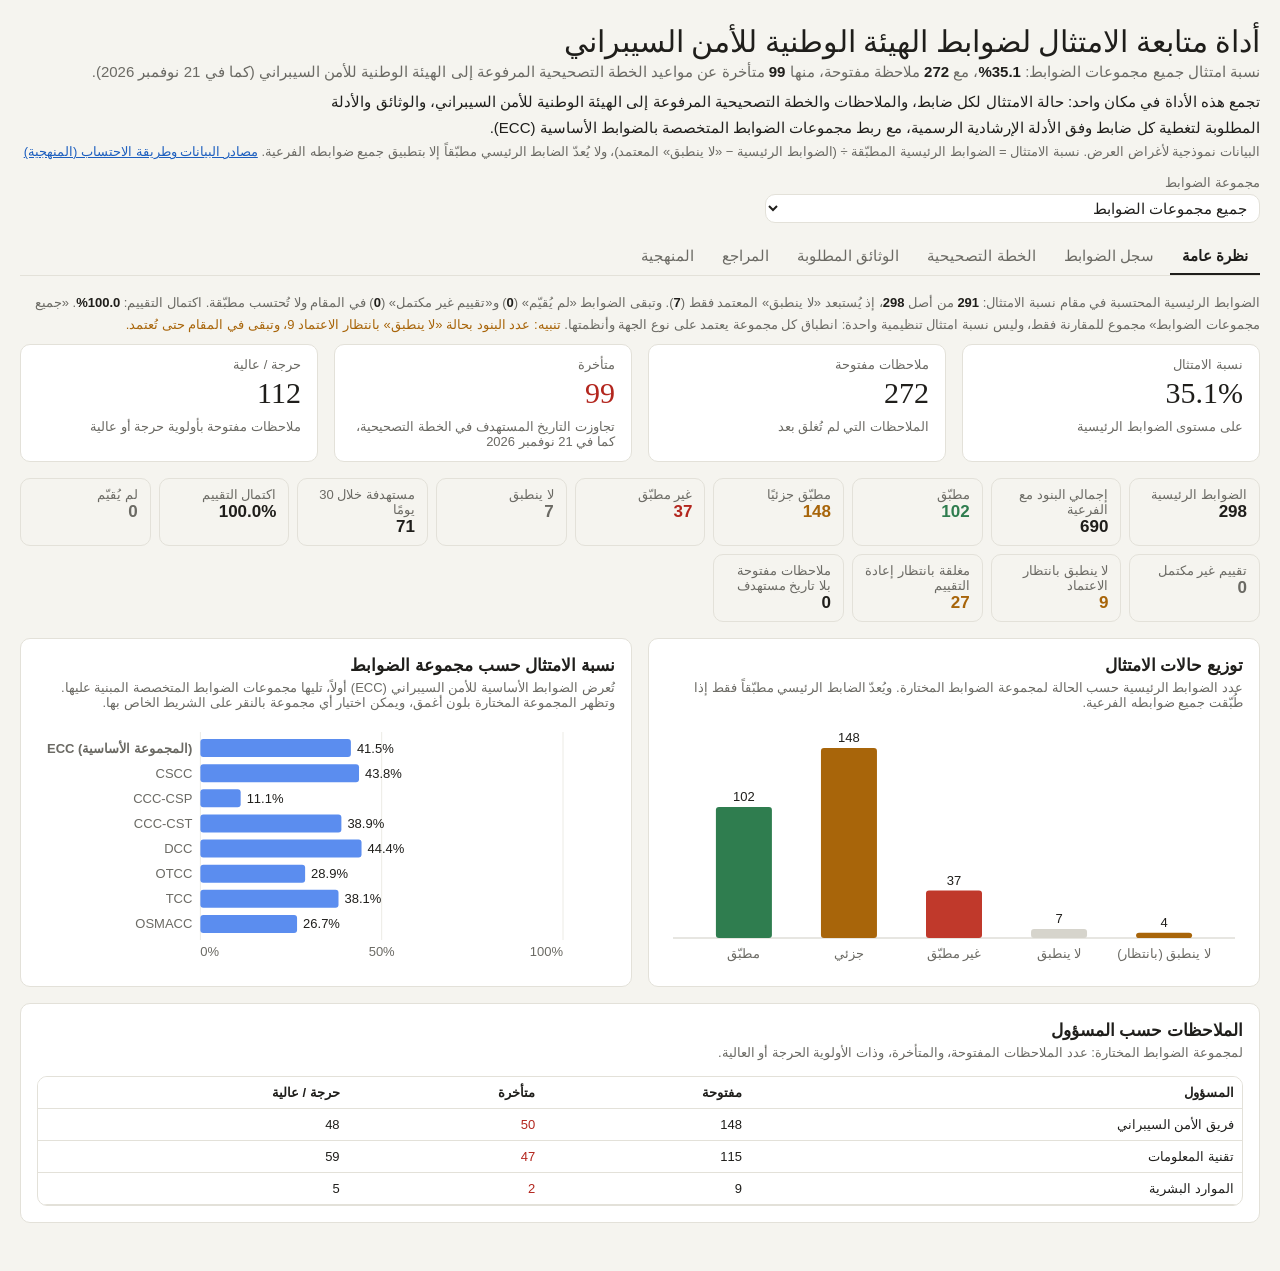
==== commit 7ae19e3d: "v1.5: NCA pending-approval label for main controls; SAMA report status (not ready for approval)" ====
--- a/nca-tool/index.html
+++ b/nca-tool/index.html
@@ -389,7 +389,8 @@
               <tr><td>جميعها مطبّقة جزئيًا</td><td><span class="pill s-warn">مطبّق جزئيًا</span></td><td>لا</td></tr>
               <tr><td>جميعها غير مطبّقة</td><td><span class="pill s-bad">غير مطبّق</span></td><td>لا</td></tr>
               <tr><td>بعضها مطبّق وبعضها «لا ينطبق» بانتظار الاعتماد</td><td><span class="pill s-warn">مطبّق جزئيًا</span></td><td>لا، ويبقى في المقام حتى يُعتمد الاستثناء</td></tr>
-              <tr><td>جميعها لا تنطبق</td><td><span class="pill s-muted">لا ينطبق</span></td><td>يُستبعد بعد الاعتماد فقط</td></tr>
+              <tr><td>جميعها لا تنطبق ومعتمدة</td><td><span class="pill s-muted">لا ينطبق</span></td><td>يُستبعد من المقام</td></tr>
+              <tr><td>جميعها لا تنطبق وبعضها بانتظار الاعتماد</td><td><span class="pill s-warn">لا ينطبق - بانتظار الاعتماد</span></td><td>لا، ويبقى في المقام حتى يُعتمد</td></tr>
             </tbody>
           </table>
         </div>
@@ -460,7 +461,7 @@
 // https://d3js.org v7.9.0 Copyright 2010-2023 Mike Bostock
 !function(t,n){"object"==typeof exports&&"undefined"!=typeof module?n(exports):"function"==typeof define&&define.amd?define(["exports"],n):n((t="undefined"!=typeof globalThis?globalThis:t||self).d3=t.d3||{})}(this,(function(t){"use strict";function n(t,n){return null==t||null==n?NaN:t<n?-1:t>n?1:t>=n?0:NaN}function e(t,n){return null==t||null==n?NaN:n<t?-1:n>t?1:n>=t?0:NaN}function r(t){let r,o,a;function u(t,n,e=0,i=t.length){if(e<i){if(0!==r(n,n))return i;do{const r=e+i>>>1;o(t[r],n)<0?e=r+1:i=r}while(e<i)}return e}return 2!==t.length?(r=n,o=(e,r)=>n(t(e),r),a=(n,e)=>t(n)-e):(r=t===n||t===e?t:i,o=t,a=t),{left:u,center:function(t,n,e=0,r=t.length){const i=u(t,n,e,r-1);return i>e&&a(t[i-1],n)>-a(t[i],n)?i-1:i},right:function(t,n,e=0,i=t.length){if(e<i){if(0!==r(n,n))return i;do{const r=e+i>>>1;o(t[r],n)<=0?e=r+1:i=r}while(e<i)}return e}}}function i(){return 0}function o(t){return null===t?NaN:+t}const a=r(n),u=a.right,c=a.left,f=r(o).center;var s=u;const l=d(y),h=d((function(t){const n=y(t);return(t,e,r,i,o)=>{n(t,e,(r<<=2)+0,(i<<=2)+0,o<<=2),n(t,e,r+1,i+1,o),n(t,e,r+2,i+2,o),n(t,e,r+3,i+3,o)}}));function d(t){return function(n,e,r=e){if(!((e=+e)>=0))throw new RangeError("invalid rx");if(!((r=+r)>=0))throw new RangeError("invalid ry");let{data:i,width:o,height:a}=n;if(!((o=Math.floor(o))>=0))throw new RangeError("invalid width");if(!((a=Math.floor(void 0!==a?a:i.length/o))>=0))throw new RangeError("invalid height");if(!o||!a||!e&&!r)return n;const u=e&&t(e),c=r&&t(r),f=i.slice();return u&&c?(p(u,f,i,o,a),p(u,i,f,o,a),p(u,f,i,o,a),g(c,i,f,o,a),g(c,f,i,o,a),g(c,i,f,o,a)):u?(p(u,i,f,o,a),p(u,f,i,o,a),p(u,i,f,o,a)):c&&(g(c,i,f,o,a),g(c,f,i,o,a),g(c,i,f,o,a)),n}}function p(t,n,e,r,i){for(let o=0,a=r*i;o<a;)t(n,e,o,o+=r,1)}function g(t,n,e,r,i){for(let o=0,a=r*i;o<r;++o)t(n,e,o,o+a,r)}function y(t){const n=Math.floor(t);if(n===t)return function(t){const n=2*t+1;return(e,r,i,o,a)=>{if(!((o-=a)>=i))return;let u=t*r[i];const c=a*t;for(let t=i,n=i+c;t<n;t+=a)u+=r[Math.min(o,t)];for(let t=i,f=o;t<=f;t+=a)u+=r[Math.min(o,t+c)],e[t]=u/n,u-=r[Math.max(i,t-c)]}}(t);const e=t-n,r=2*t+1;return(t,i,o,a,u)=>{if(!((a-=u)>=o))return;let c=n*i[o];const f=u*n,s=f+u;for(let t=o,n=o+f;t<n;t+=u)c+=i[Math.min(a,t)];for(let n=o,l=a;n<=l;n+=u)c+=i[Math.min(a,n+f)],t[n]=(c+e*(i[Math.max(o,n-s)]+i[Math.min(a,n+s)]))/r,c-=i[Math.max(o,n-f)]}}function v(t,n){let e=0;if(void 0===n)for(let n of t)null!=n&&(n=+n)>=n&&++e;else{let r=-1;for(let i of t)null!=(i=n(i,++r,t))&&(i=+i)>=i&&++e}return e}function _(t){return 0|t.length}function b(t){return!(t>0)}function m(t){return"object"!=typeof t||"length"in t?t:Array.from(t)}function x(t,n){let e,r=0,i=0,o=0;if(void 0===n)for(let n of t)null!=n&&(n=+n)>=n&&(e=n-i,i+=e/++r,o+=e*(n-i));else{let a=-1;for(let u of t)null!=(u=n(u,++a,t))&&(u=+u)>=u&&(e=u-i,i+=e/++r,o+=e*(u-i))}if(r>1)return o/(r-1)}function w(t,n){const e=x(t,n);return e?Math.sqrt(e):e}function M(t,n){let e,r;if(void 0===n)for(const n of t)null!=n&&(void 0===e?n>=n&&(e=r=n):(e>n&&(e=n),r<n&&(r=n)));else{let i=-1;for(let o of t)null!=(o=n(o,++i,t))&&(void 0===e?o>=o&&(e=r=o):(e>o&&(e=o),r<o&&(r=o)))}return[e,r]}class T{constructor(){this._partials=new Float64Array(32),this._n=0}add(t){const n=this._partials;let e=0;for(let r=0;r<this._n&&r<32;r++){const i=n[r],o=t+i,a=Math.abs(t)<Math.abs(i)?t-(o-i):i-(o-t);a&&(n[e++]=a),t=o}return n[e]=t,this._n=e+1,this}valueOf(){const t=this._partials;let n,e,r,i=this._n,o=0;if(i>0){for(o=t[--i];i>0&&(n=o,e=t[--i],o=n+e,r=e-(o-n),!r););i>0&&(r<0&&t[i-1]<0||r>0&&t[i-1]>0)&&(e=2*r,n=o+e,e==n-o&&(o=n))}return o}}class InternMap extends Map{constructor(t,n=N){if(super(),Object.defineProperties(this,{_intern:{value:new Map},_key:{value:n}}),null!=t)for(const[n,e]of t)this.set(n,e)}get(t){return super.get(A(this,t))}has(t){return super.has(A(this,t))}set(t,n){return super.set(S(this,t),n)}delete(t){return super.delete(E(this,t))}}class InternSet extends Set{constructor(t,n=N){if(super(),Object.defineProperties(this,{_intern:{value:new Map},_key:{value:n}}),null!=t)for(const n of t)this.add(n)}has(t){return super.has(A(this,t))}add(t){return super.add(S(this,t))}delete(t){return super.delete(E(this,t))}}function A({_intern:t,_key:n},e){const r=n(e);return t.has(r)?t.get(r):e}function S({_intern:t,_key:n},e){const r=n(e);return t.has(r)?t.get(r):(t.set(r,e),e)}function E({_intern:t,_key:n},e){const r=n(e);return t.has(r)&&(e=t.get(r),t.delete(r)),e}function N(t){return null!==t&&"object"==typeof t?t.valueOf():t}function k(t){return t}function C(t,...n){return F(t,k,k,n)}function P(t,...n){return F(t,Array.from,k,n)}function z(t,n){for(let e=1,r=n.length;e<r;++e)t=t.flatMap((t=>t.pop().map((([n,e])=>[...t,n,e]))));return t}function $(t,n,...e){return F(t,k,n,e)}function D(t,n,...e){return F(t,Array.from,n,e)}function R(t){if(1!==t.length)throw new Error("duplicate key");return t[0]}function F(t,n,e,r){return function t(i,o){if(o>=r.length)return e(i);const a=new InternMap,u=r[o++];let c=-1;for(const t of i){const n=u(t,++c,i),e=a.get(n);e?e.push(t):a.set(n,[t])}for(const[n,e]of a)a.set(n,t(e,o));return n(a)}(t,0)}function q(t,n){return Array.from(n,(n=>t[n]))}function U(t,...n){if("function"!=typeof t[Symbol.iterator])throw new TypeError("values is not iterable");t=Array.from(t);let[e]=n;if(e&&2!==e.length||n.length>1){const r=Uint32Array.from(t,((t,n)=>n));return n.length>1?(n=n.map((n=>t.map(n))),r.sort(((t,e)=>{for(const r of n){const n=O(r[t],r[e]);if(n)return n}}))):(e=t.map(e),r.sort(((t,n)=>O(e[t],e[n])))),q(t,r)}return t.sort(I(e))}function I(t=n){if(t===n)return O;if("function"!=typeof t)throw new TypeError("compare is not a function");return(n,e)=>{const r=t(n,e);return r||0===r?r:(0===t(e,e))-(0===t(n,n))}}function O(t,n){return(null==t||!(t>=t))-(null==n||!(n>=n))||(t<n?-1:t>n?1:0)}var B=Array.prototype.slice;function Y(t){return()=>t}const L=Math.sqrt(50),j=Math.sqrt(10),H=Math.sqrt(2);function X(t,n,e){const r=(n-t)/Math.max(0,e),i=Math.floor(Math.log10(r)),o=r/Math.pow(10,i),a=o>=L?10:o>=j?5:o>=H?2:1;let u,c,f;return i<0?(f=Math.pow(10,-i)/a,u=Math.round(t*f),c=Math.round(n*f),u/f<t&&++u,c/f>n&&--c,f=-f):(f=Math.pow(10,i)*a,u=Math.round(t/f),c=Math.round(n/f),u*f<t&&++u,c*f>n&&--c),c<u&&.5<=e&&e<2?X(t,n,2*e):[u,c,f]}function G(t,n,e){if(!((e=+e)>0))return[];if((t=+t)===(n=+n))return[t];const r=n<t,[i,o,a]=r?X(n,t,e):X(t,n,e);if(!(o>=i))return[];const u=o-i+1,c=new Array(u);if(r)if(a<0)for(let t=0;t<u;++t)c[t]=(o-t)/-a;else for(let t=0;t<u;++t)c[t]=(o-t)*a;else if(a<0)for(let t=0;t<u;++t)c[t]=(i+t)/-a;else for(let t=0;t<u;++t)c[t]=(i+t)*a;return c}function V(t,n,e){return X(t=+t,n=+n,e=+e)[2]}function W(t,n,e){e=+e;const r=(n=+n)<(t=+t),i=r?V(n,t,e):V(t,n,e);return(r?-1:1)*(i<0?1/-i:i)}function Z(t,n,e){let r;for(;;){const i=V(t,n,e);if(i===r||0===i||!isFinite(i))return[t,n];i>0?(t=Math.floor(t/i)*i,n=Math.ceil(n/i)*i):i<0&&(t=Math.ceil(t*i)/i,n=Math.floor(n*i)/i),r=i}}function K(t){return Math.max(1,Math.ceil(Math.log(v(t))/Math.LN2)+1)}function Q(){var t=k,n=M,e=K;function r(r){Array.isArray(r)||(r=Array.from(r));var i,o,a,u=r.length,c=new Array(u);for(i=0;i<u;++i)c[i]=t(r[i],i,r);var f=n(c),l=f[0],h=f[1],d=e(c,l,h);if(!Array.isArray(d)){const t=h,e=+d;if(n===M&&([l,h]=Z(l,h,e)),(d=G(l,h,e))[0]<=l&&(a=V(l,h,e)),d[d.length-1]>=h)if(t>=h&&n===M){const t=V(l,h,e);isFinite(t)&&(t>0?h=(Math.floor(h/t)+1)*t:t<0&&(h=(Math.ceil(h*-t)+1)/-t))}else d.pop()}for(var p=d.length,g=0,y=p;d[g]<=l;)++g;for(;d[y-1]>h;)--y;(g||y<p)&&(d=d.slice(g,y),p=y-g);var v,_=new Array(p+1);for(i=0;i<=p;++i)(v=_[i]=[]).x0=i>0?d[i-1]:l,v.x1=i<p?d[i]:h;if(isFinite(a)){if(a>0)for(i=0;i<u;++i)null!=(o=c[i])&&l<=o&&o<=h&&_[Math.min(p,Math.floor((o-l)/a))].push(r[i]);else if(a<0)for(i=0;i<u;++i)if(null!=(o=c[i])&&l<=o&&o<=h){const t=Math.floor((l-o)*a);_[Math.min(p,t+(d[t]<=o))].push(r[i])}}else for(i=0;i<u;++i)null!=(o=c[i])&&l<=o&&o<=h&&_[s(d,o,0,p)].push(r[i]);return _}return r.value=function(n){return arguments.length?(t="function"==typeof n?n:Y(n),r):t},r.domain=function(t){return arguments.length?(n="function"==typeof t?t:Y([t[0],t[1]]),r):n},r.thresholds=function(t){return arguments.length?(e="function"==typeof t?t:Y(Array.isArray(t)?B.call(t):t),r):e},r}function J(t,n){let e;if(void 0===n)for(const n of t)null!=n&&(e<n||void 0===e&&n>=n)&&(e=n);else{let r=-1;for(let i of t)null!=(i=n(i,++r,t))&&(e<i||void 0===e&&i>=i)&&(e=i)}return e}function tt(t,n){let e,r=-1,i=-1;if(void 0===n)for(const n of t)++i,null!=n&&(e<n||void 0===e&&n>=n)&&(e=n,r=i);else for(let o of t)null!=(o=n(o,++i,t))&&(e<o||void 0===e&&o>=o)&&(e=o,r=i);return r}function nt(t,n){let e;if(void 0===n)for(const n of t)null!=n&&(e>n||void 0===e&&n>=n)&&(e=n);else{let r=-1;for(let i of t)null!=(i=n(i,++r,t))&&(e>i||void 0===e&&i>=i)&&(e=i)}return e}function et(t,n){let e,r=-1,i=-1;if(void 0===n)for(const n of t)++i,null!=n&&(e>n||void 0===e&&n>=n)&&(e=n,r=i);else for(let o of t)null!=(o=n(o,++i,t))&&(e>o||void 0===e&&o>=o)&&(e=o,r=i);return r}function rt(t,n,e=0,r=1/0,i){if(n=Math.floor(n),e=Math.floor(Math.max(0,e)),r=Math.floor(Math.min(t.length-1,r)),!(e<=n&&n<=r))return t;for(i=void 0===i?O:I(i);r>e;){if(r-e>600){const o=r-e+1,a=n-e+1,u=Math.log(o),c=.5*Math.exp(2*u/3),f=.5*Math.sqrt(u*c*(o-c)/o)*(a-o/2<0?-1:1);rt(t,n,Math.max(e,Math.floor(n-a*c/o+f)),Math.min(r,Math.floor(n+(o-a)*c/o+f)),i)}const o=t[n];let a=e,u=r;for(it(t,e,n),i(t[r],o)>0&&it(t,e,r);a<u;){for(it(t,a,u),++a,--u;i(t[a],o)<0;)++a;for(;i(t[u],o)>0;)--u}0===i(t[e],o)?it(t,e,u):(++u,it(t,u,r)),u<=n&&(e=u+1),n<=u&&(r=u-1)}return t}function it(t,n,e){const r=t[n];t[n]=t[e],t[e]=r}function ot(t,e=n){let r,i=!1;if(1===e.length){let o;for(const a of t){const t=e(a);(i?n(t,o)>0:0===n(t,t))&&(r=a,o=t,i=!0)}}else for(const n of t)(i?e(n,r)>0:0===e(n,n))&&(r=n,i=!0);return r}function at(t,n,e){if(t=Float64Array.from(function*(t,n){if(void 0===n)for(let n of t)null!=n&&(n=+n)>=n&&(yield n);else{let e=-1;for(let r of t)null!=(r=n(r,++e,t))&&(r=+r)>=r&&(yield r)}}(t,e)),(r=t.length)&&!isNaN(n=+n)){if(n<=0||r<2)return nt(t);if(n>=1)return J(t);var r,i=(r-1)*n,o=Math.floor(i),a=J(rt(t,o).subarray(0,o+1));return a+(nt(t.subarray(o+1))-a)*(i-o)}}function ut(t,n,e=o){if((r=t.length)&&!isNaN(n=+n)){if(n<=0||r<2)return+e(t[0],0,t);if(n>=1)return+e(t[r-1],r-1,t);var r,i=(r-1)*n,a=Math.floor(i),u=+e(t[a],a,t);return u+(+e(t[a+1],a+1,t)-u)*(i-a)}}function ct(t,n,e=o){if(!isNaN(n=+n)){if(r=Float64Array.from(t,((n,r)=>o(e(t[r],r,t)))),n<=0)return et(r);if(n>=1)return tt(r);var r,i=Uint32Array.from(t,((t,n)=>n)),a=r.length-1,u=Math.floor(a*n);return rt(i,u,0,a,((t,n)=>O(r[t],r[n]))),(u=ot(i.subarray(0,u+1),(t=>r[t])))>=0?u:-1}}function ft(t){return Array.from(function*(t){for(const n of t)yield*n}(t))}function st(t,n){return[t,n]}function lt(t,n,e){t=+t,n=+n,e=(i=arguments.length)<2?(n=t,t=0,1):i<3?1:+e;for(var r=-1,i=0|Math.max(0,Math.ceil((n-t)/e)),o=new Array(i);++r<i;)o[r]=t+r*e;return o}function ht(t,e=n){if(1===e.length)return et(t,e);let r,i=-1,o=-1;for(const n of t)++o,(i<0?0===e(n,n):e(n,r)<0)&&(r=n,i=o);return i}var dt=pt(Math.random);function pt(t){return function(n,e=0,r=n.length){let i=r-(e=+e);for(;i;){const r=t()*i--|0,o=n[i+e];n[i+e]=n[r+e],n[r+e]=o}return n}}function gt(t){if(!(i=t.length))return[];for(var n=-1,e=nt(t,yt),r=new Array(e);++n<e;)for(var i,o=-1,a=r[n]=new Array(i);++o<i;)a[o]=t[o][n];return r}function yt(t){return t.length}function vt(t){return t instanceof InternSet?t:new InternSet(t)}function _t(t,n){const e=t[Symbol.iterator](),r=new Set;for(const t of n){const n=bt(t);if(r.has(n))continue;let i,o;for(;({value:i,done:o}=e.next());){if(o)return!1;const t=bt(i);if(r.add(t),Object.is(n,t))break}}return!0}function bt(t){return null!==t&&"object"==typeof t?t.valueOf():t}function mt(t){return t}var xt=1,wt=2,Mt=3,Tt=4,At=1e-6;function St(t){return"translate("+t+",0)"}function Et(t){return"translate(0,"+t+")"}function Nt(t){return n=>+t(n)}function kt(t,n){return n=Math.max(0,t.bandwidth()-2*n)/2,t.round()&&(n=Math.round(n)),e=>+t(e)+n}function Ct(){return!this.__axis}function Pt(t,n){var e=[],r=null,i=null,o=6,a=6,u=3,c="undefined"!=typeof window&&window.devicePixelRatio>1?0:.5,f=t===xt||t===Tt?-1:1,s=t===Tt||t===wt?"x":"y",l=t===xt||t===Mt?St:Et;function h(h){var d=null==r?n.ticks?n.ticks.apply(n,e):n.domain():r,p=null==i?n.tickFormat?n.tickFormat.apply(n,e):mt:i,g=Math.max(o,0)+u,y=n.range(),v=+y[0]+c,_=+y[y.length-1]+c,b=(n.bandwidth?kt:Nt)(n.copy(),c),m=h.selection?h.selection():h,x=m.selectAll(".domain").data([null]),w=m.selectAll(".tick").data(d,n).order(),M=w.exit(),T=w.enter().append("g").attr("class","tick"),A=w.select("line"),S=w.select("text");x=x.merge(x.enter().insert("path",".tick").attr("class","domain").attr("stroke","currentColor")),w=w.merge(T),A=A.merge(T.append("line").attr("stroke","currentColor").attr(s+"2",f*o)),S=S.merge(T.append("text").attr("fill","currentColor").attr(s,f*g).attr("dy",t===xt?"0em":t===Mt?"0.71em":"0.32em")),h!==m&&(x=x.transition(h),w=w.transition(h),A=A.transition(h),S=S.transition(h),M=M.transition(h).attr("opacity",At).attr("transform",(function(t){return isFinite(t=b(t))?l(t+c):this.getAttribute("transform")})),T.attr("opacity",At).attr("transform",(function(t){var n=this.parentNode.__axis;return l((n&&isFinite(n=n(t))?n:b(t))+c)}))),M.remove(),x.attr("d",t===Tt||t===wt?a?"M"+f*a+","+v+"H"+c+"V"+_+"H"+f*a:"M"+c+","+v+"V"+_:a?"M"+v+","+f*a+"V"+c+"H"+_+"V"+f*a:"M"+v+","+c+"H"+_),w.attr("opacity",1).attr("transform",(function(t){return l(b(t)+c)})),A.attr(s+"2",f*o),S.attr(s,f*g).text(p),m.filter(Ct).attr("fill","none").attr("font-size",10).attr("font-family","sans-serif").attr("text-anchor",t===wt?"start":t===Tt?"end":"middle"),m.each((function(){this.__axis=b}))}return h.scale=function(t){return arguments.length?(n=t,h):n},h.ticks=function(){return e=Array.from(arguments),h},h.tickArguments=function(t){return arguments.length?(e=null==t?[]:Array.from(t),h):e.slice()},h.tickValues=function(t){return arguments.length?(r=null==t?null:Array.from(t),h):r&&r.slice()},h.tickFormat=function(t){return arguments.length?(i=t,h):i},h.tickSize=function(t){return arguments.length?(o=a=+t,h):o},h.tickSizeInner=function(t){return arguments.length?(o=+t,h):o},h.tickSizeOuter=function(t){return arguments.length?(a=+t,h):a},h.tickPadding=function(t){return arguments.length?(u=+t,h):u},h.offset=function(t){return arguments.length?(c=+t,h):c},h}var zt={value:()=>{}};function $t(){for(var t,n=0,e=arguments.length,r={};n<e;++n){if(!(t=arguments[n]+"")||t in r||/[\s.]/.test(t))throw new Error("illegal type: "+t);r[t]=[]}return new Dt(r)}function Dt(t){this._=t}function Rt(t,n){for(var e,r=0,i=t.length;r<i;++r)if((e=t[r]).name===n)return e.value}function Ft(t,n,e){for(var r=0,i=t.length;r<i;++r)if(t[r].name===n){t[r]=zt,t=t.slice(0,r).concat(t.slice(r+1));break}return null!=e&&t.push({name:n,value:e}),t}Dt.prototype=$t.prototype={constructor:Dt,on:function(t,n){var e,r,i=this._,o=(r=i,(t+"").trim().split(/^|\s+/).map((function(t){var n="",e=t.indexOf(".");if(e>=0&&(n=t.slice(e+1),t=t.slice(0,e)),t&&!r.hasOwnProperty(t))throw new Error("unknown type: "+t);return{type:t,name:n}}))),a=-1,u=o.length;if(!(arguments.length<2)){if(null!=n&&"function"!=typeof n)throw new Error("invalid callback: "+n);for(;++a<u;)if(e=(t=o[a]).type)i[e]=Ft(i[e],t.name,n);else if(null==n)for(e in i)i[e]=Ft(i[e],t.name,null);return this}for(;++a<u;)if((e=(t=o[a]).type)&&(e=Rt(i[e],t.name)))return e},copy:function(){var t={},n=this._;for(var e in n)t[e]=n[e].slice();return new Dt(t)},call:function(t,n){if((e=arguments.length-2)>0)for(var e,r,i=new Array(e),o=0;o<e;++o)i[o]=arguments[o+2];if(!this._.hasOwnProperty(t))throw new Error("unknown type: "+t);for(o=0,e=(r=this._[t]).length;o<e;++o)r[o].value.apply(n,i)},apply:function(t,n,e){if(!this._.hasOwnProperty(t))throw new Error("unknown type: "+t);for(var r=this._[t],i=0,o=r.length;i<o;++i)r[i].value.apply(n,e)}};var qt="http://www.w3.org/1999/xhtml",Ut={svg:"http://www.w3.org/2000/svg",xhtml:qt,xlink:"http://www.w3.org/1999/xlink",xml:"http://www.w3.org/XML/1998/namespace",xmlns:"http://www.w3.org/2000/xmlns/"};function It(t){var n=t+="",e=n.indexOf(":");return e>=0&&"xmlns"!==(n=t.slice(0,e))&&(t=t.slice(e+1)),Ut.hasOwnProperty(n)?{space:Ut[n],local:t}:t}function Ot(t){return function(){var n=this.ownerDocument,e=this.namespaceURI;return e===qt&&n.documentElement.namespaceURI===qt?n.createElement(t):n.createElementNS(e,t)}}function Bt(t){return function(){return this.ownerDocument.createElementNS(t.space,t.local)}}function Yt(t){var n=It(t);return(n.local?Bt:Ot)(n)}function Lt(){}function jt(t){return null==t?Lt:function(){return this.querySelector(t)}}function Ht(t){return null==t?[]:Array.isArray(t)?t:Array.from(t)}function Xt(){return[]}function Gt(t){return null==t?Xt:function(){return this.querySelectorAll(t)}}function Vt(t){return function(){return this.matches(t)}}function Wt(t){return function(n){return n.matches(t)}}var Zt=Array.prototype.find;function Kt(){return this.firstElementChild}var Qt=Array.prototype.filter;function Jt(){return Array.from(this.children)}function tn(t){return new Array(t.length)}function nn(t,n){this.ownerDocument=t.ownerDocument,this.namespaceURI=t.namespaceURI,this._next=null,this._parent=t,this.__data__=n}function en(t,n,e,r,i,o){for(var a,u=0,c=n.length,f=o.length;u<f;++u)(a=n[u])?(a.__data__=o[u],r[u]=a):e[u]=new nn(t,o[u]);for(;u<c;++u)(a=n[u])&&(i[u]=a)}function rn(t,n,e,r,i,o,a){var u,c,f,s=new Map,l=n.length,h=o.length,d=new Array(l);for(u=0;u<l;++u)(c=n[u])&&(d[u]=f=a.call(c,c.__data__,u,n)+"",s.has(f)?i[u]=c:s.set(f,c));for(u=0;u<h;++u)f=a.call(t,o[u],u,o)+"",(c=s.get(f))?(r[u]=c,c.__data__=o[u],s.delete(f)):e[u]=new nn(t,o[u]);for(u=0;u<l;++u)(c=n[u])&&s.get(d[u])===c&&(i[u]=c)}function on(t){return t.__data__}function an(t){return"object"==typeof t&&"length"in t?t:Array.from(t)}function un(t,n){return t<n?-1:t>n?1:t>=n?0:NaN}function cn(t){return function(){this.removeAttribute(t)}}function fn(t){return function(){this.removeAttributeNS(t.space,t.local)}}function sn(t,n){return function(){this.setAttribute(t,n)}}function ln(t,n){return function(){this.setAttributeNS(t.space,t.local,n)}}function hn(t,n){return function(){var e=n.apply(this,arguments);null==e?this.removeAttribute(t):this.setAttribute(t,e)}}function dn(t,n){return function(){var e=n.apply(this,arguments);null==e?this.removeAttributeNS(t.space,t.local):this.setAttributeNS(t.space,t.local,e)}}function pn(t){return t.ownerDocument&&t.ownerDocument.defaultView||t.document&&t||t.defaultView}function gn(t){return function(){this.style.removeProperty(t)}}function yn(t,n,e){return function(){this.style.setProperty(t,n,e)}}function vn(t,n,e){return function(){var r=n.apply(this,arguments);null==r?this.style.removeProperty(t):this.style.setProperty(t,r,e)}}function _n(t,n){return t.style.getPropertyValue(n)||pn(t).getComputedStyle(t,null).getPropertyValue(n)}function bn(t){return function(){delete this[t]}}function mn(t,n){return function(){this[t]=n}}function xn(t,n){return function(){var e=n.apply(this,arguments);null==e?delete this[t]:this[t]=e}}function wn(t){return t.trim().split(/^|\s+/)}function Mn(t){return t.classList||new Tn(t)}function Tn(t){this._node=t,this._names=wn(t.getAttribute("class")||"")}function An(t,n){for(var e=Mn(t),r=-1,i=n.length;++r<i;)e.add(n[r])}function Sn(t,n){for(var e=Mn(t),r=-1,i=n.length;++r<i;)e.remove(n[r])}function En(t){return function(){An(this,t)}}function Nn(t){return function(){Sn(this,t)}}function kn(t,n){return function(){(n.apply(this,arguments)?An:Sn)(this,t)}}function Cn(){this.textContent=""}function Pn(t){return function(){this.textContent=t}}function zn(t){return function(){var n=t.apply(this,arguments);this.textContent=null==n?"":n}}function $n(){this.innerHTML=""}function Dn(t){return function(){this.innerHTML=t}}function Rn(t){return function(){var n=t.apply(this,arguments);this.innerHTML=null==n?"":n}}function Fn(){this.nextSibling&&this.parentNode.appendChild(this)}function qn(){this.previousSibling&&this.parentNode.insertBefore(this,this.parentNode.firstChild)}function Un(){return null}function In(){var t=this.parentNode;t&&t.removeChild(this)}function On(){var t=this.cloneNode(!1),n=this.parentNode;return n?n.insertBefore(t,this.nextSibling):t}function Bn(){var t=this.cloneNode(!0),n=this.parentNode;return n?n.insertBefore(t,this.nextSibling):t}function Yn(t){return function(){var n=this.__on;if(n){for(var e,r=0,i=-1,o=n.length;r<o;++r)e=n[r],t.type&&e.type!==t.type||e.name!==t.name?n[++i]=e:this.removeEventListener(e.type,e.listener,e.options);++i?n.length=i:delete this.__on}}}function Ln(t,n,e){return function(){var r,i=this.__on,o=function(t){return function(n){t.call(this,n,this.__data__)}}(n);if(i)for(var a=0,u=i.length;a<u;++a)if((r=i[a]).type===t.type&&r.name===t.name)return this.removeEventListener(r.type,r.listener,r.options),this.addEventListener(r.type,r.listener=o,r.options=e),void(r.value=n);this.addEventListener(t.type,o,e),r={type:t.type,name:t.name,value:n,listener:o,options:e},i?i.push(r):this.__on=[r]}}function jn(t,n,e){var r=pn(t),i=r.CustomEvent;"function"==typeof i?i=new i(n,e):(i=r.document.createEvent("Event"),e?(i.initEvent(n,e.bubbles,e.cancelable),i.detail=e.detail):i.initEvent(n,!1,!1)),t.dispatchEvent(i)}function Hn(t,n){return function(){return jn(this,t,n)}}function Xn(t,n){return function(){return jn(this,t,n.apply(this,arguments))}}nn.prototype={constructor:nn,appendChild:function(t){return this._parent.insertBefore(t,this._next)},insertBefore:function(t,n){return this._parent.insertBefore(t,n)},querySelector:function(t){return this._parent.querySelector(t)},querySelectorAll:function(t){return this._parent.querySelectorAll(t)}},Tn.prototype={add:function(t){this._names.indexOf(t)<0&&(this._names.push(t),this._node.setAttribute("class",this._names.join(" ")))},remove:function(t){var n=this._names.indexOf(t);n>=0&&(this._names.splice(n,1),this._node.setAttribute("class",this._names.join(" ")))},contains:function(t){return this._names.indexOf(t)>=0}};var Gn=[null];function Vn(t,n){this._groups=t,this._parents=n}function Wn(){return new Vn([[document.documentElement]],Gn)}function Zn(t){return"string"==typeof t?new Vn([[document.querySelector(t)]],[document.documentElement]):new Vn([[t]],Gn)}Vn.prototype=Wn.prototype={constructor:Vn,select:function(t){"function"!=typeof t&&(t=jt(t));for(var n=this._groups,e=n.length,r=new Array(e),i=0;i<e;++i)for(var o,a,u=n[i],c=u.length,f=r[i]=new Array(c),s=0;s<c;++s)(o=u[s])&&(a=t.call(o,o.__data__,s,u))&&("__data__"in o&&(a.__data__=o.__data__),f[s]=a);return new Vn(r,this._parents)},selectAll:function(t){t="function"==typeof t?function(t){return function(){return Ht(t.apply(this,arguments))}}(t):Gt(t);for(var n=this._groups,e=n.length,r=[],i=[],o=0;o<e;++o)for(var a,u=n[o],c=u.length,f=0;f<c;++f)(a=u[f])&&(r.push(t.call(a,a.__data__,f,u)),i.push(a));return new Vn(r,i)},selectChild:function(t){return this.select(null==t?Kt:function(t){return function(){return Zt.call(this.children,t)}}("function"==typeof t?t:Wt(t)))},selectChildren:function(t){return this.selectAll(null==t?Jt:function(t){return function(){return Qt.call(this.children,t)}}("function"==typeof t?t:Wt(t)))},filter:function(t){"function"!=typeof t&&(t=Vt(t));for(var n=this._groups,e=n.length,r=new Array(e),i=0;i<e;++i)for(var o,a=n[i],u=a.length,c=r[i]=[],f=0;f<u;++f)(o=a[f])&&t.call(o,o.__data__,f,a)&&c.push(o);return new Vn(r,this._parents)},data:function(t,n){if(!arguments.length)return Array.from(this,on);var e=n?rn:en,r=this._parents,i=this._groups;"function"!=typeof t&&(t=function(t){return function(){return t}}(t));for(var o=i.length,a=new Array(o),u=new Array(o),c=new Array(o),f=0;f<o;++f){var s=r[f],l=i[f],h=l.length,d=an(t.call(s,s&&s.__data__,f,r)),p=d.length,g=u[f]=new Array(p),y=a[f]=new Array(p);e(s,l,g,y,c[f]=new Array(h),d,n);for(var v,_,b=0,m=0;b<p;++b)if(v=g[b]){for(b>=m&&(m=b+1);!(_=y[m])&&++m<p;);v._next=_||null}}return(a=new Vn(a,r))._enter=u,a._exit=c,a},enter:function(){return new Vn(this._enter||this._groups.map(tn),this._parents)},exit:function(){return new Vn(this._exit||this._groups.map(tn),this._parents)},join:function(t,n,e){var r=this.enter(),i=this,o=this.exit();return"function"==typeof t?(r=t(r))&&(r=r.selection()):r=r.append(t+""),null!=n&&(i=n(i))&&(i=i.selection()),null==e?o.remove():e(o),r&&i?r.merge(i).order():i},merge:function(t){for(var n=t.selection?t.selection():t,e=this._groups,r=n._groups,i=e.length,o=r.length,a=Math.min(i,o),u=new Array(i),c=0;c<a;++c)for(var f,s=e[c],l=r[c],h=s.length,d=u[c]=new Array(h),p=0;p<h;++p)(f=s[p]||l[p])&&(d[p]=f);for(;c<i;++c)u[c]=e[c];return new Vn(u,this._parents)},selection:function(){return this},order:function(){for(var t=this._groups,n=-1,e=t.length;++n<e;)for(var r,i=t[n],o=i.length-1,a=i[o];--o>=0;)(r=i[o])&&(a&&4^r.compareDocumentPosition(a)&&a.parentNode.insertBefore(r,a),a=r);return this},sort:function(t){function n(n,e){return n&&e?t(n.__data__,e.__data__):!n-!e}t||(t=un);for(var e=this._groups,r=e.length,i=new Array(r),o=0;o<r;++o){for(var a,u=e[o],c=u.length,f=i[o]=new Array(c),s=0;s<c;++s)(a=u[s])&&(f[s]=a);f.sort(n)}return new Vn(i,this._parents).order()},call:function(){var t=arguments[0];return arguments[0]=this,t.apply(null,arguments),this},nodes:function(){return Array.from(this)},node:function(){for(var t=this._groups,n=0,e=t.length;n<e;++n)for(var r=t[n],i=0,o=r.length;i<o;++i){var a=r[i];if(a)return a}return null},size:function(){let t=0;for(const n of this)++t;return t},empty:function(){return!this.node()},each:function(t){for(var n=this._groups,e=0,r=n.length;e<r;++e)for(var i,o=n[e],a=0,u=o.length;a<u;++a)(i=o[a])&&t.call(i,i.__data__,a,o);return this},attr:function(t,n){var e=It(t);if(arguments.length<2){var r=this.node();return e.local?r.getAttributeNS(e.space,e.local):r.getAttribute(e)}return this.each((null==n?e.local?fn:cn:"function"==typeof n?e.local?dn:hn:e.local?ln:sn)(e,n))},style:function(t,n,e){return arguments.length>1?this.each((null==n?gn:"function"==typeof n?vn:yn)(t,n,null==e?"":e)):_n(this.node(),t)},property:function(t,n){return arguments.length>1?this.each((null==n?bn:"function"==typeof n?xn:mn)(t,n)):this.node()[t]},classed:function(t,n){var e=wn(t+"");if(arguments.length<2){for(var r=Mn(this.node()),i=-1,o=e.length;++i<o;)if(!r.contains(e[i]))return!1;return!0}return this.each(("function"==typeof n?kn:n?En:Nn)(e,n))},text:function(t){return arguments.length?this.each(null==t?Cn:("function"==typeof t?zn:Pn)(t)):this.node().textContent},html:function(t){return arguments.length?this.each(null==t?$n:("function"==typeof t?Rn:Dn)(t)):this.node().innerHTML},raise:function(){return this.each(Fn)},lower:function(){return this.each(qn)},append:function(t){var n="function"==typeof t?t:Yt(t);return this.select((function(){return this.appendChild(n.apply(this,arguments))}))},insert:function(t,n){var e="function"==typeof t?t:Yt(t),r=null==n?Un:"function"==typeof n?n:jt(n);return this.select((function(){return this.insertBefore(e.apply(this,arguments),r.apply(this,arguments)||null)}))},remove:function(){return this.each(In)},clone:function(t){return this.select(t?Bn:On)},datum:function(t){return arguments.length?this.property("__data__",t):this.node().__data__},on:function(t,n,e){var r,i,o=function(t){return t.trim().split(/^|\s+/).map((function(t){var n="",e=t.indexOf(".");return e>=0&&(n=t.slice(e+1),t=t.slice(0,e)),{type:t,name:n}}))}(t+""),a=o.length;if(!(arguments.length<2)){for(u=n?Ln:Yn,r=0;r<a;++r)this.each(u(o[r],n,e));return this}var u=this.node().__on;if(u)for(var c,f=0,s=u.length;f<s;++f)for(r=0,c=u[f];r<a;++r)if((i=o[r]).type===c.type&&i.name===c.name)return c.value},dispatch:function(t,n){return this.each(("function"==typeof n?Xn:Hn)(t,n))},[Symbol.iterator]:function*(){for(var t=this._groups,n=0,e=t.length;n<e;++n)for(var r,i=t[n],o=0,a=i.length;o<a;++o)(r=i[o])&&(yield r)}};var Kn=0;function Qn(){return new Jn}function Jn(){this._="@"+(++Kn).toString(36)}function te(t){let n;for(;n=t.sourceEvent;)t=n;return t}function ne(t,n){if(t=te(t),void 0===n&&(n=t.currentTarget),n){var e=n.ownerSVGElement||n;if(e.createSVGPoint){var r=e.createSVGPoint();return r.x=t.clientX,r.y=t.clientY,[(r=r.matrixTransform(n.getScreenCTM().inverse())).x,r.y]}if(n.getBoundingClientRect){var i=n.getBoundingClientRect();return[t.clientX-i.left-n.clientLeft,t.clientY-i.top-n.clientTop]}}return[t.pageX,t.pageY]}Jn.prototype=Qn.prototype={constructor:Jn,get:function(t){for(var n=this._;!(n in t);)if(!(t=t.parentNode))return;return t[n]},set:function(t,n){return t[this._]=n},remove:function(t){return this._ in t&&delete t[this._]},toString:function(){return this._}};const ee={passive:!1},re={capture:!0,passive:!1};function ie(t){t.stopImmediatePropagation()}function oe(t){t.preventDefault(),t.stopImmediatePropagation()}function ae(t){var n=t.document.documentElement,e=Zn(t).on("dragstart.drag",oe,re);"onselectstart"in n?e.on("selectstart.drag",oe,re):(n.__noselect=n.style.MozUserSelect,n.style.MozUserSelect="none")}function ue(t,n){var e=t.document.documentElement,r=Zn(t).on("dragstart.drag",null);n&&(r.on("click.drag",oe,re),setTimeout((function(){r.on("click.drag",null)}),0)),"onselectstart"in e?r.on("selectstart.drag",null):(e.style.MozUserSelect=e.__noselect,delete e.__noselect)}var ce=t=>()=>t;function fe(t,{sourceEvent:n,subject:e,target:r,identifier:i,active:o,x:a,y:u,dx:c,dy:f,dispatch:s}){Object.defineProperties(this,{type:{value:t,enumerable:!0,configurable:!0},sourceEvent:{value:n,enumerable:!0,configurable:!0},subject:{value:e,enumerable:!0,configurable:!0},target:{value:r,enumerable:!0,configurable:!0},identifier:{value:i,enumerable:!0,configurable:!0},active:{value:o,enumerable:!0,configurable:!0},x:{value:a,enumerable:!0,configurable:!0},y:{value:u,enumerable:!0,configurable:!0},dx:{value:c,enumerable:!0,configurable:!0},dy:{value:f,enumerable:!0,configurable:!0},_:{value:s}})}function se(t){return!t.ctrlKey&&!t.button}function le(){return this.parentNode}function he(t,n){return null==n?{x:t.x,y:t.y}:n}function de(){return navigator.maxTouchPoints||"ontouchstart"in this}function pe(t,n,e){t.prototype=n.prototype=e,e.constructor=t}function ge(t,n){var e=Object.create(t.prototype);for(var r in n)e[r]=n[r];return e}function ye(){}fe.prototype.on=function(){var t=this._.on.apply(this._,arguments);return t===this._?this:t};var ve=.7,_e=1/ve,be="\\s*([+-]?\\d+)\\s*",me="\\s*([+-]?(?:\\d*\\.)?\\d+(?:[eE][+-]?\\d+)?)\\s*",xe="\\s*([+-]?(?:\\d*\\.)?\\d+(?:[eE][+-]?\\d+)?)%\\s*",we=/^#([0-9a-f]{3,8})$/,Me=new RegExp(`^rgb\\(${be},${be},${be}\\)$`),Te=new RegExp(`^rgb\\(${xe},${xe},${xe}\\)$`),Ae=new RegExp(`^rgba\\(${be},${be},${be},${me}\\)$`),Se=new RegExp(`^rgba\\(${xe},${xe},${xe},${me}\\)$`),Ee=new RegExp(`^hsl\\(${me},${xe},${xe}\\)$`),Ne=new RegExp(`^hsla\\(${me},${xe},${xe},${me}\\)$`),ke={aliceblue:15792383,antiquewhite:16444375,aqua:65535,aquamarine:8388564,azure:15794175,beige:16119260,bisque:16770244,black:0,blanchedalmond:16772045,blue:255,blueviolet:9055202,brown:10824234,burlywood:14596231,cadetblue:6266528,chartreuse:8388352,chocolate:13789470,coral:16744272,cornflowerblue:6591981,cornsilk:16775388,crimson:14423100,cyan:65535,darkblue:139,darkcyan:35723,darkgoldenrod:12092939,darkgray:11119017,darkgreen:25600,darkgrey:11119017,darkkhaki:12433259,darkmagenta:9109643,darkolivegreen:5597999,darkorange:16747520,darkorchid:10040012,darkred:9109504,darksalmon:15308410,darkseagreen:9419919,darkslateblue:4734347,darkslategray:3100495,darkslategrey:3100495,darkturquoise:52945,darkviolet:9699539,deeppink:16716947,deepskyblue:49151,dimgray:6908265,dimgrey:6908265,dodgerblue:2003199,firebrick:11674146,floralwhite:16775920,forestgreen:2263842,fuchsia:16711935,gainsboro:14474460,ghostwhite:16316671,gold:16766720,goldenrod:14329120,gray:8421504,green:32768,greenyellow:11403055,grey:8421504,honeydew:15794160,hotpink:16738740,indianred:13458524,indigo:4915330,ivory:16777200,khaki:15787660,lavender:15132410,lavenderblush:16773365,lawngreen:8190976,lemonchiffon:16775885,lightblue:11393254,lightcoral:15761536,lightcyan:14745599,lightgoldenrodyellow:16448210,lightgray:13882323,lightgreen:9498256,lightgrey:13882323,lightpink:16758465,lightsalmon:16752762,lightseagreen:2142890,lightskyblue:8900346,lightslategray:7833753,lightslategrey:7833753,lightsteelblue:11584734,lightyellow:16777184,lime:65280,limegreen:3329330,linen:16445670,magenta:16711935,maroon:8388608,mediumaquamarine:6737322,mediumblue:205,mediumorchid:12211667,mediumpurple:9662683,mediumseagreen:3978097,mediumslateblue:8087790,mediumspringgreen:64154,mediumturquoise:4772300,mediumvioletred:13047173,midnightblue:1644912,mintcream:16121850,mistyrose:16770273,moccasin:16770229,navajowhite:16768685,navy:128,oldlace:16643558,olive:8421376,olivedrab:7048739,orange:16753920,orangered:16729344,orchid:14315734,palegoldenrod:15657130,palegreen:10025880,paleturquoise:11529966,palevioletred:14381203,papayawhip:16773077,peachpuff:16767673,peru:13468991,pink:16761035,plum:14524637,powderblue:11591910,purple:8388736,rebeccapurple:6697881,red:16711680,rosybrown:12357519,royalblue:4286945,saddlebrown:9127187,salmon:16416882,sandybrown:16032864,seagreen:3050327,seashell:16774638,sienna:10506797,silver:12632256,skyblue:8900331,slateblue:6970061,slategray:7372944,slategrey:7372944,snow:16775930,springgreen:65407,steelblue:4620980,tan:13808780,teal:32896,thistle:14204888,tomato:16737095,turquoise:4251856,violet:15631086,wheat:16113331,white:16777215,whitesmoke:16119285,yellow:16776960,yellowgreen:10145074};function Ce(){return this.rgb().formatHex()}function Pe(){return this.rgb().formatRgb()}function ze(t){var n,e;return t=(t+"").trim().toLowerCase(),(n=we.exec(t))?(e=n[1].length,n=parseInt(n[1],16),6===e?$e(n):3===e?new qe(n>>8&15|n>>4&240,n>>4&15|240&n,(15&n)<<4|15&n,1):8===e?De(n>>24&255,n>>16&255,n>>8&255,(255&n)/255):4===e?De(n>>12&15|n>>8&240,n>>8&15|n>>4&240,n>>4&15|240&n,((15&n)<<4|15&n)/255):null):(n=Me.exec(t))?new qe(n[1],n[2],n[3],1):(n=Te.exec(t))?new qe(255*n[1]/100,255*n[2]/100,255*n[3]/100,1):(n=Ae.exec(t))?De(n[1],n[2],n[3],n[4]):(n=Se.exec(t))?De(255*n[1]/100,255*n[2]/100,255*n[3]/100,n[4]):(n=Ee.exec(t))?Le(n[1],n[2]/100,n[3]/100,1):(n=Ne.exec(t))?Le(n[1],n[2]/100,n[3]/100,n[4]):ke.hasOwnProperty(t)?$e(ke[t]):"transparent"===t?new qe(NaN,NaN,NaN,0):null}function $e(t){return new qe(t>>16&255,t>>8&255,255&t,1)}function De(t,n,e,r){return r<=0&&(t=n=e=NaN),new qe(t,n,e,r)}function Re(t){return t instanceof ye||(t=ze(t)),t?new qe((t=t.rgb()).r,t.g,t.b,t.opacity):new qe}function Fe(t,n,e,r){return 1===arguments.length?Re(t):new qe(t,n,e,null==r?1:r)}function qe(t,n,e,r){this.r=+t,this.g=+n,this.b=+e,this.opacity=+r}function Ue(){return`#${Ye(this.r)}${Ye(this.g)}${Ye(this.b)}`}function Ie(){const t=Oe(this.opacity);return`${1===t?"rgb(":"rgba("}${Be(this.r)}, ${Be(this.g)}, ${Be(this.b)}${1===t?")":`, ${t})`}`}function Oe(t){return isNaN(t)?1:Math.max(0,Math.min(1,t))}function Be(t){return Math.max(0,Math.min(255,Math.round(t)||0))}function Ye(t){return((t=Be(t))<16?"0":"")+t.toString(16)}function Le(t,n,e,r){return r<=0?t=n=e=NaN:e<=0||e>=1?t=n=NaN:n<=0&&(t=NaN),new Xe(t,n,e,r)}function je(t){if(t instanceof Xe)return new Xe(t.h,t.s,t.l,t.opacity);if(t instanceof ye||(t=ze(t)),!t)return new Xe;if(t instanceof Xe)return t;var n=(t=t.rgb()).r/255,e=t.g/255,r=t.b/255,i=Math.min(n,e,r),o=Math.max(n,e,r),a=NaN,u=o-i,c=(o+i)/2;return u?(a=n===o?(e-r)/u+6*(e<r):e===o?(r-n)/u+2:(n-e)/u+4,u/=c<.5?o+i:2-o-i,a*=60):u=c>0&&c<1?0:a,new Xe(a,u,c,t.opacity)}function He(t,n,e,r){return 1===arguments.length?je(t):new Xe(t,n,e,null==r?1:r)}function Xe(t,n,e,r){this.h=+t,this.s=+n,this.l=+e,this.opacity=+r}function Ge(t){return(t=(t||0)%360)<0?t+360:t}function Ve(t){return Math.max(0,Math.min(1,t||0))}function We(t,n,e){return 255*(t<60?n+(e-n)*t/60:t<180?e:t<240?n+(e-n)*(240-t)/60:n)}pe(ye,ze,{copy(t){return Object.assign(new this.constructor,this,t)},displayable(){return this.rgb().displayable()},hex:Ce,formatHex:Ce,formatHex8:function(){return this.rgb().formatHex8()},formatHsl:function(){return je(this).formatHsl()},formatRgb:Pe,toString:Pe}),pe(qe,Fe,ge(ye,{brighter(t){return t=null==t?_e:Math.pow(_e,t),new qe(this.r*t,this.g*t,this.b*t,this.opacity)},darker(t){return t=null==t?ve:Math.pow(ve,t),new qe(this.r*t,this.g*t,this.b*t,this.opacity)},rgb(){return this},clamp(){return new qe(Be(this.r),Be(this.g),Be(this.b),Oe(this.opacity))},displayable(){return-.5<=this.r&&this.r<255.5&&-.5<=this.g&&this.g<255.5&&-.5<=this.b&&this.b<255.5&&0<=this.opacity&&this.opacity<=1},hex:Ue,formatHex:Ue,formatHex8:function(){return`#${Ye(this.r)}${Ye(this.g)}${Ye(this.b)}${Ye(255*(isNaN(this.opacity)?1:this.opacity))}`},formatRgb:Ie,toString:Ie})),pe(Xe,He,ge(ye,{brighter(t){return t=null==t?_e:Math.pow(_e,t),new Xe(this.h,this.s,this.l*t,this.opacity)},darker(t){return t=null==t?ve:Math.pow(ve,t),new Xe(this.h,this.s,this.l*t,this.opacity)},rgb(){var t=this.h%360+360*(this.h<0),n=isNaN(t)||isNaN(this.s)?0:this.s,e=this.l,r=e+(e<.5?e:1-e)*n,i=2*e-r;return new qe(We(t>=240?t-240:t+120,i,r),We(t,i,r),We(t<120?t+240:t-120,i,r),this.opacity)},clamp(){return new Xe(Ge(this.h),Ve(this.s),Ve(this.l),Oe(this.opacity))},displayable(){return(0<=this.s&&this.s<=1||isNaN(this.s))&&0<=this.l&&this.l<=1&&0<=this.opacity&&this.opacity<=1},formatHsl(){const t=Oe(this.opacity);return`${1===t?"hsl(":"hsla("}${Ge(this.h)}, ${100*Ve(this.s)}%, ${100*Ve(this.l)}%${1===t?")":`, ${t})`}`}}));const Ze=Math.PI/180,Ke=180/Math.PI,Qe=.96422,Je=1,tr=.82521,nr=4/29,er=6/29,rr=3*er*er,ir=er*er*er;function or(t){if(t instanceof ur)return new ur(t.l,t.a,t.b,t.opacity);if(t instanceof pr)return gr(t);t instanceof qe||(t=Re(t));var n,e,r=lr(t.r),i=lr(t.g),o=lr(t.b),a=cr((.2225045*r+.7168786*i+.0606169*o)/Je);return r===i&&i===o?n=e=a:(n=cr((.4360747*r+.3850649*i+.1430804*o)/Qe),e=cr((.0139322*r+.0971045*i+.7141733*o)/tr)),new ur(116*a-16,500*(n-a),200*(a-e),t.opacity)}function ar(t,n,e,r){return 1===arguments.length?or(t):new ur(t,n,e,null==r?1:r)}function ur(t,n,e,r){this.l=+t,this.a=+n,this.b=+e,this.opacity=+r}function cr(t){return t>ir?Math.pow(t,1/3):t/rr+nr}function fr(t){return t>er?t*t*t:rr*(t-nr)}function sr(t){return 255*(t<=.0031308?12.92*t:1.055*Math.pow(t,1/2.4)-.055)}function lr(t){return(t/=255)<=.04045?t/12.92:Math.pow((t+.055)/1.055,2.4)}function hr(t){if(t instanceof pr)return new pr(t.h,t.c,t.l,t.opacity);if(t instanceof ur||(t=or(t)),0===t.a&&0===t.b)return new pr(NaN,0<t.l&&t.l<100?0:NaN,t.l,t.opacity);var n=Math.atan2(t.b,t.a)*Ke;return new pr(n<0?n+360:n,Math.sqrt(t.a*t.a+t.b*t.b),t.l,t.opacity)}function dr(t,n,e,r){return 1===arguments.length?hr(t):new pr(t,n,e,null==r?1:r)}function pr(t,n,e,r){this.h=+t,this.c=+n,this.l=+e,this.opacity=+r}function gr(t){if(isNaN(t.h))return new ur(t.l,0,0,t.opacity);var n=t.h*Ze;return new ur(t.l,Math.cos(n)*t.c,Math.sin(n)*t.c,t.opacity)}pe(ur,ar,ge(ye,{brighter(t){return new ur(this.l+18*(null==t?1:t),this.a,this.b,this.opacity)},darker(t){return new ur(this.l-18*(null==t?1:t),this.a,this.b,this.opacity)},rgb(){var t=(this.l+16)/116,n=isNaN(this.a)?t:t+this.a/500,e=isNaN(this.b)?t:t-this.b/200;return new qe(sr(3.1338561*(n=Qe*fr(n))-1.6168667*(t=Je*fr(t))-.4906146*(e=tr*fr(e))),sr(-.9787684*n+1.9161415*t+.033454*e),sr(.0719453*n-.2289914*t+1.4052427*e),this.opacity)}})),pe(pr,dr,ge(ye,{brighter(t){return new pr(this.h,this.c,this.l+18*(null==t?1:t),this.opacity)},darker(t){return new pr(this.h,this.c,this.l-18*(null==t?1:t),this.opacity)},rgb(){return gr(this).rgb()}}));var yr=-.14861,vr=1.78277,_r=-.29227,br=-.90649,mr=1.97294,xr=mr*br,wr=mr*vr,Mr=vr*_r-br*yr;function Tr(t,n,e,r){return 1===arguments.length?function(t){if(t instanceof Ar)return new Ar(t.h,t.s,t.l,t.opacity);t instanceof qe||(t=Re(t));var n=t.r/255,e=t.g/255,r=t.b/255,i=(Mr*r+xr*n-wr*e)/(Mr+xr-wr),o=r-i,a=(mr*(e-i)-_r*o)/br,u=Math.sqrt(a*a+o*o)/(mr*i*(1-i)),c=u?Math.atan2(a,o)*Ke-120:NaN;return new Ar(c<0?c+360:c,u,i,t.opacity)}(t):new Ar(t,n,e,null==r?1:r)}function Ar(t,n,e,r){this.h=+t,this.s=+n,this.l=+e,this.opacity=+r}function Sr(t,n,e,r,i){var o=t*t,a=o*t;return((1-3*t+3*o-a)*n+(4-6*o+3*a)*e+(1+3*t+3*o-3*a)*r+a*i)/6}function Er(t){var n=t.length-1;return function(e){var r=e<=0?e=0:e>=1?(e=1,n-1):Math.floor(e*n),i=t[r],o=t[r+1],a=r>0?t[r-1]:2*i-o,u=r<n-1?t[r+2]:2*o-i;return Sr((e-r/n)*n,a,i,o,u)}}function Nr(t){var n=t.length;return function(e){var r=Math.floor(((e%=1)<0?++e:e)*n),i=t[(r+n-1)%n],o=t[r%n],a=t[(r+1)%n],u=t[(r+2)%n];return Sr((e-r/n)*n,i,o,a,u)}}pe(Ar,Tr,ge(ye,{brighter(t){return t=null==t?_e:Math.pow(_e,t),new Ar(this.h,this.s,this.l*t,this.opacity)},darker(t){return t=null==t?ve:Math.pow(ve,t),new Ar(this.h,this.s,this.l*t,this.opacity)},rgb(){var t=isNaN(this.h)?0:(this.h+120)*Ze,n=+this.l,e=isNaN(this.s)?0:this.s*n*(1-n),r=Math.cos(t),i=Math.sin(t);return new qe(255*(n+e*(yr*r+vr*i)),255*(n+e*(_r*r+br*i)),255*(n+e*(mr*r)),this.opacity)}}));var kr=t=>()=>t;function Cr(t,n){return function(e){return t+e*n}}function Pr(t,n){var e=n-t;return e?Cr(t,e>180||e<-180?e-360*Math.round(e/360):e):kr(isNaN(t)?n:t)}function zr(t){return 1==(t=+t)?$r:function(n,e){return e-n?function(t,n,e){return t=Math.pow(t,e),n=Math.pow(n,e)-t,e=1/e,function(r){return Math.pow(t+r*n,e)}}(n,e,t):kr(isNaN(n)?e:n)}}function $r(t,n){var e=n-t;return e?Cr(t,e):kr(isNaN(t)?n:t)}var Dr=function t(n){var e=zr(n);function r(t,n){var r=e((t=Fe(t)).r,(n=Fe(n)).r),i=e(t.g,n.g),o=e(t.b,n.b),a=$r(t.opacity,n.opacity);return function(n){return t.r=r(n),t.g=i(n),t.b=o(n),t.opacity=a(n),t+""}}return r.gamma=t,r}(1);function Rr(t){return function(n){var e,r,i=n.length,o=new Array(i),a=new Array(i),u=new Array(i);for(e=0;e<i;++e)r=Fe(n[e]),o[e]=r.r||0,a[e]=r.g||0,u[e]=r.b||0;return o=t(o),a=t(a),u=t(u),r.opacity=1,function(t){return r.r=o(t),r.g=a(t),r.b=u(t),r+""}}}var Fr=Rr(Er),qr=Rr(Nr);function Ur(t,n){n||(n=[]);var e,r=t?Math.min(n.length,t.length):0,i=n.slice();return function(o){for(e=0;e<r;++e)i[e]=t[e]*(1-o)+n[e]*o;return i}}function Ir(t){return ArrayBuffer.isView(t)&&!(t instanceof DataView)}function Or(t,n){var e,r=n?n.length:0,i=t?Math.min(r,t.length):0,o=new Array(i),a=new Array(r);for(e=0;e<i;++e)o[e]=Gr(t[e],n[e]);for(;e<r;++e)a[e]=n[e];return function(t){for(e=0;e<i;++e)a[e]=o[e](t);return a}}function Br(t,n){var e=new Date;return t=+t,n=+n,function(r){return e.setTime(t*(1-r)+n*r),e}}function Yr(t,n){return t=+t,n=+n,function(e){return t*(1-e)+n*e}}function Lr(t,n){var e,r={},i={};for(e in null!==t&&"object"==typeof t||(t={}),null!==n&&"object"==typeof n||(n={}),n)e in t?r[e]=Gr(t[e],n[e]):i[e]=n[e];return function(t){for(e in r)i[e]=r[e](t);return i}}var jr=/[-+]?(?:\d+\.?\d*|\.?\d+)(?:[eE][-+]?\d+)?/g,Hr=new RegExp(jr.source,"g");function Xr(t,n){var e,r,i,o=jr.lastIndex=Hr.lastIndex=0,a=-1,u=[],c=[];for(t+="",n+="";(e=jr.exec(t))&&(r=Hr.exec(n));)(i=r.index)>o&&(i=n.slice(o,i),u[a]?u[a]+=i:u[++a]=i),(e=e[0])===(r=r[0])?u[a]?u[a]+=r:u[++a]=r:(u[++a]=null,c.push({i:a,x:Yr(e,r)})),o=Hr.lastIndex;return o<n.length&&(i=n.slice(o),u[a]?u[a]+=i:u[++a]=i),u.length<2?c[0]?function(t){return function(n){return t(n)+""}}(c[0].x):function(t){return function(){return t}}(n):(n=c.length,function(t){for(var e,r=0;r<n;++r)u[(e=c[r]).i]=e.x(t);return u.join("")})}function Gr(t,n){var e,r=typeof n;return null==n||"boolean"===r?kr(n):("number"===r?Yr:"string"===r?(e=ze(n))?(n=e,Dr):Xr:n instanceof ze?Dr:n instanceof Date?Br:Ir(n)?Ur:Array.isArray(n)?Or:"function"!=typeof n.valueOf&&"function"!=typeof n.toString||isNaN(n)?Lr:Yr)(t,n)}function Vr(t,n){return t=+t,n=+n,function(e){return Math.round(t*(1-e)+n*e)}}var Wr,Zr=180/Math.PI,Kr={translateX:0,translateY:0,rotate:0,skewX:0,scaleX:1,scaleY:1};function Qr(t,n,e,r,i,o){var a,u,c;return(a=Math.sqrt(t*t+n*n))&&(t/=a,n/=a),(c=t*e+n*r)&&(e-=t*c,r-=n*c),(u=Math.sqrt(e*e+r*r))&&(e/=u,r/=u,c/=u),t*r<n*e&&(t=-t,n=-n,c=-c,a=-a),{translateX:i,translateY:o,rotate:Math.atan2(n,t)*Zr,skewX:Math.atan(c)*Zr,scaleX:a,scaleY:u}}function Jr(t,n,e,r){function i(t){return t.length?t.pop()+" ":""}return function(o,a){var u=[],c=[];return o=t(o),a=t(a),function(t,r,i,o,a,u){if(t!==i||r!==o){var c=a.push("translate(",null,n,null,e);u.push({i:c-4,x:Yr(t,i)},{i:c-2,x:Yr(r,o)})}else(i||o)&&a.push("translate("+i+n+o+e)}(o.translateX,o.translateY,a.translateX,a.translateY,u,c),function(t,n,e,o){t!==n?(t-n>180?n+=360:n-t>180&&(t+=360),o.push({i:e.push(i(e)+"rotate(",null,r)-2,x:Yr(t,n)})):n&&e.push(i(e)+"rotate("+n+r)}(o.rotate,a.rotate,u,c),function(t,n,e,o){t!==n?o.push({i:e.push(i(e)+"skewX(",null,r)-2,x:Yr(t,n)}):n&&e.push(i(e)+"skewX("+n+r)}(o.skewX,a.skewX,u,c),function(t,n,e,r,o,a){if(t!==e||n!==r){var u=o.push(i(o)+"scale(",null,",",null,")");a.push({i:u-4,x:Yr(t,e)},{i:u-2,x:Yr(n,r)})}else 1===e&&1===r||o.push(i(o)+"scale("+e+","+r+")")}(o.scaleX,o.scaleY,a.scaleX,a.scaleY,u,c),o=a=null,function(t){for(var n,e=-1,r=c.length;++e<r;)u[(n=c[e]).i]=n.x(t);return u.join("")}}}var ti=Jr((function(t){const n=new("function"==typeof DOMMatrix?DOMMatrix:WebKitCSSMatrix)(t+"");return n.isIdentity?Kr:Qr(n.a,n.b,n.c,n.d,n.e,n.f)}),"px, ","px)","deg)"),ni=Jr((function(t){return null==t?Kr:(Wr||(Wr=document.createElementNS("http://www.w3.org/2000/svg","g")),Wr.setAttribute("transform",t),(t=Wr.transform.baseVal.consolidate())?Qr((t=t.matrix).a,t.b,t.c,t.d,t.e,t.f):Kr)}),", ",")",")");function ei(t){return((t=Math.exp(t))+1/t)/2}var ri=function t(n,e,r){function i(t,i){var o,a,u=t[0],c=t[1],f=t[2],s=i[0],l=i[1],h=i[2],d=s-u,p=l-c,g=d*d+p*p;if(g<1e-12)a=Math.log(h/f)/n,o=function(t){return[u+t*d,c+t*p,f*Math.exp(n*t*a)]};else{var y=Math.sqrt(g),v=(h*h-f*f+r*g)/(2*f*e*y),_=(h*h-f*f-r*g)/(2*h*e*y),b=Math.log(Math.sqrt(v*v+1)-v),m=Math.log(Math.sqrt(_*_+1)-_);a=(m-b)/n,o=function(t){var r=t*a,i=ei(b),o=f/(e*y)*(i*function(t){return((t=Math.exp(2*t))-1)/(t+1)}(n*r+b)-function(t){return((t=Math.exp(t))-1/t)/2}(b));return[u+o*d,c+o*p,f*i/ei(n*r+b)]}}return o.duration=1e3*a*n/Math.SQRT2,o}return i.rho=function(n){var e=Math.max(.001,+n),r=e*e;return t(e,r,r*r)},i}(Math.SQRT2,2,4);function ii(t){return function(n,e){var r=t((n=He(n)).h,(e=He(e)).h),i=$r(n.s,e.s),o=$r(n.l,e.l),a=$r(n.opacity,e.opacity);return function(t){return n.h=r(t),n.s=i(t),n.l=o(t),n.opacity=a(t),n+""}}}var oi=ii(Pr),ai=ii($r);function ui(t){return function(n,e){var r=t((n=dr(n)).h,(e=dr(e)).h),i=$r(n.c,e.c),o=$r(n.l,e.l),a=$r(n.opacity,e.opacity);return function(t){return n.h=r(t),n.c=i(t),n.l=o(t),n.opacity=a(t),n+""}}}var ci=ui(Pr),fi=ui($r);function si(t){return function n(e){function r(n,r){var i=t((n=Tr(n)).h,(r=Tr(r)).h),o=$r(n.s,r.s),a=$r(n.l,r.l),u=$r(n.opacity,r.opacity);return function(t){return n.h=i(t),n.s=o(t),n.l=a(Math.pow(t,e)),n.opacity=u(t),n+""}}return e=+e,r.gamma=n,r}(1)}var li=si(Pr),hi=si($r);function di(t,n){void 0===n&&(n=t,t=Gr);for(var e=0,r=n.length-1,i=n[0],o=new Array(r<0?0:r);e<r;)o[e]=t(i,i=n[++e]);return function(t){var n=Math.max(0,Math.min(r-1,Math.floor(t*=r)));return o[n](t-n)}}var pi,gi,yi=0,vi=0,_i=0,bi=1e3,mi=0,xi=0,wi=0,Mi="object"==typeof performance&&performance.now?performance:Date,Ti="object"==typeof window&&window.requestAnimationFrame?window.requestAnimationFrame.bind(window):function(t){setTimeout(t,17)};function Ai(){return xi||(Ti(Si),xi=Mi.now()+wi)}function Si(){xi=0}function Ei(){this._call=this._time=this._next=null}function Ni(t,n,e){var r=new Ei;return r.restart(t,n,e),r}function ki(){Ai(),++yi;for(var t,n=pi;n;)(t=xi-n._time)>=0&&n._call.call(void 0,t),n=n._next;--yi}function Ci(){xi=(mi=Mi.now())+wi,yi=vi=0;try{ki()}finally{yi=0,function(){var t,n,e=pi,r=1/0;for(;e;)e._call?(r>e._time&&(r=e._time),t=e,e=e._next):(n=e._next,e._next=null,e=t?t._next=n:pi=n);gi=t,zi(r)}(),xi=0}}function Pi(){var t=Mi.now(),n=t-mi;n>bi&&(wi-=n,mi=t)}function zi(t){yi||(vi&&(vi=clearTimeout(vi)),t-xi>24?(t<1/0&&(vi=setTimeout(Ci,t-Mi.now()-wi)),_i&&(_i=clearInterval(_i))):(_i||(mi=Mi.now(),_i=setInterval(Pi,bi)),yi=1,Ti(Ci)))}function $i(t,n,e){var r=new Ei;return n=null==n?0:+n,r.restart((e=>{r.stop(),t(e+n)}),n,e),r}Ei.prototype=Ni.prototype={constructor:Ei,restart:function(t,n,e){if("function"!=typeof t)throw new TypeError("callback is not a function");e=(null==e?Ai():+e)+(null==n?0:+n),this._next||gi===this||(gi?gi._next=this:pi=this,gi=this),this._call=t,this._time=e,zi()},stop:function(){this._call&&(this._call=null,this._time=1/0,zi())}};var Di=$t("start","end","cancel","interrupt"),Ri=[],Fi=0,qi=1,Ui=2,Ii=3,Oi=4,Bi=5,Yi=6;function Li(t,n,e,r,i,o){var a=t.__transition;if(a){if(e in a)return}else t.__transition={};!function(t,n,e){var r,i=t.__transition;function o(t){e.state=qi,e.timer.restart(a,e.delay,e.time),e.delay<=t&&a(t-e.delay)}function a(o){var f,s,l,h;if(e.state!==qi)return c();for(f in i)if((h=i[f]).name===e.name){if(h.state===Ii)return $i(a);h.state===Oi?(h.state=Yi,h.timer.stop(),h.on.call("interrupt",t,t.__data__,h.index,h.group),delete i[f]):+f<n&&(h.state=Yi,h.timer.stop(),h.on.call("cancel",t,t.__data__,h.index,h.group),delete i[f])}if($i((function(){e.state===Ii&&(e.state=Oi,e.timer.restart(u,e.delay,e.time),u(o))})),e.state=Ui,e.on.call("start",t,t.__data__,e.index,e.group),e.state===Ui){for(e.state=Ii,r=new Array(l=e.tween.length),f=0,s=-1;f<l;++f)(h=e.tween[f].value.call(t,t.__data__,e.index,e.group))&&(r[++s]=h);r.length=s+1}}function u(n){for(var i=n<e.duration?e.ease.call(null,n/e.duration):(e.timer.restart(c),e.state=Bi,1),o=-1,a=r.length;++o<a;)r[o].call(t,i);e.state===Bi&&(e.on.call("end",t,t.__data__,e.index,e.group),c())}function c(){for(var r in e.state=Yi,e.timer.stop(),delete i[n],i)return;delete t.__transition}i[n]=e,e.timer=Ni(o,0,e.time)}(t,e,{name:n,index:r,group:i,on:Di,tween:Ri,time:o.time,delay:o.delay,duration:o.duration,ease:o.ease,timer:null,state:Fi})}function ji(t,n){var e=Xi(t,n);if(e.state>Fi)throw new Error("too late; already scheduled");return e}function Hi(t,n){var e=Xi(t,n);if(e.state>Ii)throw new Error("too late; already running");return e}function Xi(t,n){var e=t.__transition;if(!e||!(e=e[n]))throw new Error("transition not found");return e}function Gi(t,n){var e,r,i,o=t.__transition,a=!0;if(o){for(i in n=null==n?null:n+"",o)(e=o[i]).name===n?(r=e.state>Ui&&e.state<Bi,e.state=Yi,e.timer.stop(),e.on.call(r?"interrupt":"cancel",t,t.__data__,e.index,e.group),delete o[i]):a=!1;a&&delete t.__transition}}function Vi(t,n){var e,r;return function(){var i=Hi(this,t),o=i.tween;if(o!==e)for(var a=0,u=(r=e=o).length;a<u;++a)if(r[a].name===n){(r=r.slice()).splice(a,1);break}i.tween=r}}function Wi(t,n,e){var r,i;if("function"!=typeof e)throw new Error;return function(){var o=Hi(this,t),a=o.tween;if(a!==r){i=(r=a).slice();for(var u={name:n,value:e},c=0,f=i.length;c<f;++c)if(i[c].name===n){i[c]=u;break}c===f&&i.push(u)}o.tween=i}}function Zi(t,n,e){var r=t._id;return t.each((function(){var t=Hi(this,r);(t.value||(t.value={}))[n]=e.apply(this,arguments)})),function(t){return Xi(t,r).value[n]}}function Ki(t,n){var e;return("number"==typeof n?Yr:n instanceof ze?Dr:(e=ze(n))?(n=e,Dr):Xr)(t,n)}function Qi(t){return function(){this.removeAttribute(t)}}function Ji(t){return function(){this.removeAttributeNS(t.space,t.local)}}function to(t,n,e){var r,i,o=e+"";return function(){var a=this.getAttribute(t);return a===o?null:a===r?i:i=n(r=a,e)}}function no(t,n,e){var r,i,o=e+"";return function(){var a=this.getAttributeNS(t.space,t.local);return a===o?null:a===r?i:i=n(r=a,e)}}function eo(t,n,e){var r,i,o;return function(){var a,u,c=e(this);if(null!=c)return(a=this.getAttribute(t))===(u=c+"")?null:a===r&&u===i?o:(i=u,o=n(r=a,c));this.removeAttribute(t)}}function ro(t,n,e){var r,i,o;return function(){var a,u,c=e(this);if(null!=c)return(a=this.getAttributeNS(t.space,t.local))===(u=c+"")?null:a===r&&u===i?o:(i=u,o=n(r=a,c));this.removeAttributeNS(t.space,t.local)}}function io(t,n){var e,r;function i(){var i=n.apply(this,arguments);return i!==r&&(e=(r=i)&&function(t,n){return function(e){this.setAttributeNS(t.space,t.local,n.call(this,e))}}(t,i)),e}return i._value=n,i}function oo(t,n){var e,r;function i(){var i=n.apply(this,arguments);return i!==r&&(e=(r=i)&&function(t,n){return function(e){this.setAttribute(t,n.call(this,e))}}(t,i)),e}return i._value=n,i}function ao(t,n){return function(){ji(this,t).delay=+n.apply(this,arguments)}}function uo(t,n){return n=+n,function(){ji(this,t).delay=n}}function co(t,n){return function(){Hi(this,t).duration=+n.apply(this,arguments)}}function fo(t,n){return n=+n,function(){Hi(this,t).duration=n}}var so=Wn.prototype.constructor;function lo(t){return function(){this.style.removeProperty(t)}}var ho=0;function po(t,n,e,r){this._groups=t,this._parents=n,this._name=e,this._id=r}function go(t){return Wn().transition(t)}function yo(){return++ho}var vo=Wn.prototype;po.prototype=go.prototype={constructor:po,select:function(t){var n=this._name,e=this._id;"function"!=typeof t&&(t=jt(t));for(var r=this._groups,i=r.length,o=new Array(i),a=0;a<i;++a)for(var u,c,f=r[a],s=f.length,l=o[a]=new Array(s),h=0;h<s;++h)(u=f[h])&&(c=t.call(u,u.__data__,h,f))&&("__data__"in u&&(c.__data__=u.__data__),l[h]=c,Li(l[h],n,e,h,l,Xi(u,e)));return new po(o,this._parents,n,e)},selectAll:function(t){var n=this._name,e=this._id;"function"!=typeof t&&(t=Gt(t));for(var r=this._groups,i=r.length,o=[],a=[],u=0;u<i;++u)for(var c,f=r[u],s=f.length,l=0;l<s;++l)if(c=f[l]){for(var h,d=t.call(c,c.__data__,l,f),p=Xi(c,e),g=0,y=d.length;g<y;++g)(h=d[g])&&Li(h,n,e,g,d,p);o.push(d),a.push(c)}return new po(o,a,n,e)},selectChild:vo.selectChild,selectChildren:vo.selectChildren,filter:function(t){"function"!=typeof t&&(t=Vt(t));for(var n=this._groups,e=n.length,r=new Array(e),i=0;i<e;++i)for(var o,a=n[i],u=a.length,c=r[i]=[],f=0;f<u;++f)(o=a[f])&&t.call(o,o.__data__,f,a)&&c.push(o);return new po(r,this._parents,this._name,this._id)},merge:function(t){if(t._id!==this._id)throw new Error;for(var n=this._groups,e=t._groups,r=n.length,i=e.length,o=Math.min(r,i),a=new Array(r),u=0;u<o;++u)for(var c,f=n[u],s=e[u],l=f.length,h=a[u]=new Array(l),d=0;d<l;++d)(c=f[d]||s[d])&&(h[d]=c);for(;u<r;++u)a[u]=n[u];return new po(a,this._parents,this._name,this._id)},selection:function(){return new so(this._groups,this._parents)},transition:function(){for(var t=this._name,n=this._id,e=yo(),r=this._groups,i=r.length,o=0;o<i;++o)for(var a,u=r[o],c=u.length,f=0;f<c;++f)if(a=u[f]){var s=Xi(a,n);Li(a,t,e,f,u,{time:s.time+s.delay+s.duration,delay:0,duration:s.duration,ease:s.ease})}return new po(r,this._parents,t,e)},call:vo.call,nodes:vo.nodes,node:vo.node,size:vo.size,empty:vo.empty,each:vo.each,on:function(t,n){var e=this._id;return arguments.length<2?Xi(this.node(),e).on.on(t):this.each(function(t,n,e){var r,i,o=function(t){return(t+"").trim().split(/^|\s+/).every((function(t){var n=t.indexOf(".");return n>=0&&(t=t.slice(0,n)),!t||"start"===t}))}(n)?ji:Hi;return function(){var a=o(this,t),u=a.on;u!==r&&(i=(r=u).copy()).on(n,e),a.on=i}}(e,t,n))},attr:function(t,n){var e=It(t),r="transform"===e?ni:Ki;return this.attrTween(t,"function"==typeof n?(e.local?ro:eo)(e,r,Zi(this,"attr."+t,n)):null==n?(e.local?Ji:Qi)(e):(e.local?no:to)(e,r,n))},attrTween:function(t,n){var e="attr."+t;if(arguments.length<2)return(e=this.tween(e))&&e._value;if(null==n)return this.tween(e,null);if("function"!=typeof n)throw new Error;var r=It(t);return this.tween(e,(r.local?io:oo)(r,n))},style:function(t,n,e){var r="transform"==(t+="")?ti:Ki;return null==n?this.styleTween(t,function(t,n){var e,r,i;return function(){var o=_n(this,t),a=(this.style.removeProperty(t),_n(this,t));return o===a?null:o===e&&a===r?i:i=n(e=o,r=a)}}(t,r)).on("end.style."+t,lo(t)):"function"==typeof n?this.styleTween(t,function(t,n,e){var r,i,o;return function(){var a=_n(this,t),u=e(this),c=u+"";return null==u&&(this.style.removeProperty(t),c=u=_n(this,t)),a===c?null:a===r&&c===i?o:(i=c,o=n(r=a,u))}}(t,r,Zi(this,"style."+t,n))).each(function(t,n){var e,r,i,o,a="style."+n,u="end."+a;return function(){var c=Hi(this,t),f=c.on,s=null==c.value[a]?o||(o=lo(n)):void 0;f===e&&i===s||(r=(e=f).copy()).on(u,i=s),c.on=r}}(this._id,t)):this.styleTween(t,function(t,n,e){var r,i,o=e+"";return function(){var a=_n(this,t);return a===o?null:a===r?i:i=n(r=a,e)}}(t,r,n),e).on("end.style."+t,null)},styleTween:function(t,n,e){var r="style."+(t+="");if(arguments.length<2)return(r=this.tween(r))&&r._value;if(null==n)return this.tween(r,null);if("function"!=typeof n)throw new Error;return this.tween(r,function(t,n,e){var r,i;function o(){var o=n.apply(this,arguments);return o!==i&&(r=(i=o)&&function(t,n,e){return function(r){this.style.setProperty(t,n.call(this,r),e)}}(t,o,e)),r}return o._value=n,o}(t,n,null==e?"":e))},text:function(t){return this.tween("text","function"==typeof t?function(t){return function(){var n=t(this);this.textContent=null==n?"":n}}(Zi(this,"text",t)):function(t){return function(){this.textContent=t}}(null==t?"":t+""))},textTween:function(t){var n="text";if(arguments.length<1)return(n=this.tween(n))&&n._value;if(null==t)return this.tween(n,null);if("function"!=typeof t)throw new Error;return this.tween(n,function(t){var n,e;function r(){var r=t.apply(this,arguments);return r!==e&&(n=(e=r)&&function(t){return function(n){this.textContent=t.call(this,n)}}(r)),n}return r._value=t,r}(t))},remove:function(){return this.on("end.remove",function(t){return function(){var n=this.parentNode;for(var e in this.__transition)if(+e!==t)return;n&&n.removeChild(this)}}(this._id))},tween:function(t,n){var e=this._id;if(t+="",arguments.length<2){for(var r,i=Xi(this.node(),e).tween,o=0,a=i.length;o<a;++o)if((r=i[o]).name===t)return r.value;return null}return this.each((null==n?Vi:Wi)(e,t,n))},delay:function(t){var n=this._id;return arguments.length?this.each(("function"==typeof t?ao:uo)(n,t)):Xi(this.node(),n).delay},duration:function(t){var n=this._id;return arguments.length?this.each(("function"==typeof t?co:fo)(n,t)):Xi(this.node(),n).duration},ease:function(t){var n=this._id;return arguments.length?this.each(function(t,n){if("function"!=typeof n)throw new Error;return function(){Hi(this,t).ease=n}}(n,t)):Xi(this.node(),n).ease},easeVarying:function(t){if("function"!=typeof t)throw new Error;return this.each(function(t,n){return function(){var e=n.apply(this,arguments);if("function"!=typeof e)throw new Error;Hi(this,t).ease=e}}(this._id,t))},end:function(){var t,n,e=this,r=e._id,i=e.size();return new Promise((function(o,a){var u={value:a},c={value:function(){0==--i&&o()}};e.each((function(){var e=Hi(this,r),i=e.on;i!==t&&((n=(t=i).copy())._.cancel.push(u),n._.interrupt.push(u),n._.end.push(c)),e.on=n})),0===i&&o()}))},[Symbol.iterator]:vo[Symbol.iterator]};function _o(t){return((t*=2)<=1?t*t:--t*(2-t)+1)/2}function bo(t){return((t*=2)<=1?t*t*t:(t-=2)*t*t+2)/2}var mo=function t(n){function e(t){return Math.pow(t,n)}return n=+n,e.exponent=t,e}(3),xo=function t(n){function e(t){return 1-Math.pow(1-t,n)}return n=+n,e.exponent=t,e}(3),wo=function t(n){function e(t){return((t*=2)<=1?Math.pow(t,n):2-Math.pow(2-t,n))/2}return n=+n,e.exponent=t,e}(3),Mo=Math.PI,To=Mo/2;function Ao(t){return(1-Math.cos(Mo*t))/2}function So(t){return 1.0009775171065494*(Math.pow(2,-10*t)-.0009765625)}function Eo(t){return((t*=2)<=1?So(1-t):2-So(t-1))/2}function No(t){return((t*=2)<=1?1-Math.sqrt(1-t*t):Math.sqrt(1-(t-=2)*t)+1)/2}var ko=4/11,Co=6/11,Po=8/11,zo=3/4,$o=9/11,Do=10/11,Ro=15/16,Fo=21/22,qo=63/64,Uo=1/ko/ko;function Io(t){return(t=+t)<ko?Uo*t*t:t<Po?Uo*(t-=Co)*t+zo:t<Do?Uo*(t-=$o)*t+Ro:Uo*(t-=Fo)*t+qo}var Oo=1.70158,Bo=function t(n){function e(t){return(t=+t)*t*(n*(t-1)+t)}return n=+n,e.overshoot=t,e}(Oo),Yo=function t(n){function e(t){return--t*t*((t+1)*n+t)+1}return n=+n,e.overshoot=t,e}(Oo),Lo=function t(n){function e(t){return((t*=2)<1?t*t*((n+1)*t-n):(t-=2)*t*((n+1)*t+n)+2)/2}return n=+n,e.overshoot=t,e}(Oo),jo=2*Math.PI,Ho=function t(n,e){var r=Math.asin(1/(n=Math.max(1,n)))*(e/=jo);function i(t){return n*So(- --t)*Math.sin((r-t)/e)}return i.amplitude=function(n){return t(n,e*jo)},i.period=function(e){return t(n,e)},i}(1,.3),Xo=function t(n,e){var r=Math.asin(1/(n=Math.max(1,n)))*(e/=jo);function i(t){return 1-n*So(t=+t)*Math.sin((t+r)/e)}return i.amplitude=function(n){return t(n,e*jo)},i.period=function(e){return t(n,e)},i}(1,.3),Go=function t(n,e){var r=Math.asin(1/(n=Math.max(1,n)))*(e/=jo);function i(t){return((t=2*t-1)<0?n*So(-t)*Math.sin((r-t)/e):2-n*So(t)*Math.sin((r+t)/e))/2}return i.amplitude=function(n){return t(n,e*jo)},i.period=function(e){return t(n,e)},i}(1,.3),Vo={time:null,delay:0,duration:250,ease:bo};function Wo(t,n){for(var e;!(e=t.__transition)||!(e=e[n]);)if(!(t=t.parentNode))throw new Error(`transition ${n} not found`);return e}Wn.prototype.interrupt=function(t){return this.each((function(){Gi(this,t)}))},Wn.prototype.transition=function(t){var n,e;t instanceof po?(n=t._id,t=t._name):(n=yo(),(e=Vo).time=Ai(),t=null==t?null:t+"");for(var r=this._groups,i=r.length,o=0;o<i;++o)for(var a,u=r[o],c=u.length,f=0;f<c;++f)(a=u[f])&&Li(a,t,n,f,u,e||Wo(a,n));return new po(r,this._parents,t,n)};var Zo=[null];var Ko=t=>()=>t;function Qo(t,{sourceEvent:n,target:e,selection:r,mode:i,dispatch:o}){Object.defineProperties(this,{type:{value:t,enumerable:!0,configurable:!0},sourceEvent:{value:n,enumerable:!0,configurable:!0},target:{value:e,enumerable:!0,configurable:!0},selection:{value:r,enumerable:!0,configurable:!0},mode:{value:i,enumerable:!0,configurable:!0},_:{value:o}})}function Jo(t){t.preventDefault(),t.stopImmediatePropagation()}var ta={name:"drag"},na={name:"space"},ea={name:"handle"},ra={name:"center"};const{abs:ia,max:oa,min:aa}=Math;function ua(t){return[+t[0],+t[1]]}function ca(t){return[ua(t[0]),ua(t[1])]}var fa={name:"x",handles:["w","e"].map(va),input:function(t,n){return null==t?null:[[+t[0],n[0][1]],[+t[1],n[1][1]]]},output:function(t){return t&&[t[0][0],t[1][0]]}},sa={name:"y",handles:["n","s"].map(va),input:function(t,n){return null==t?null:[[n[0][0],+t[0]],[n[1][0],+t[1]]]},output:function(t){return t&&[t[0][1],t[1][1]]}},la={name:"xy",handles:["n","w","e","s","nw","ne","sw","se"].map(va),input:function(t){return null==t?null:ca(t)},output:function(t){return t}},ha={overlay:"crosshair",selection:"move",n:"ns-resize",e:"ew-resize",s:"ns-resize",w:"ew-resize",nw:"nwse-resize",ne:"nesw-resize",se:"nwse-resize",sw:"nesw-resize"},da={e:"w",w:"e",nw:"ne",ne:"nw",se:"sw",sw:"se"},pa={n:"s",s:"n",nw:"sw",ne:"se",se:"ne",sw:"nw"},ga={overlay:1,selection:1,n:null,e:1,s:null,w:-1,nw:-1,ne:1,se:1,sw:-1},ya={overlay:1,selection:1,n:-1,e:null,s:1,w:null,nw:-1,ne:-1,se:1,sw:1};function va(t){return{type:t}}function _a(t){return!t.ctrlKey&&!t.button}function ba(){var t=this.ownerSVGElement||this;return t.hasAttribute("viewBox")?[[(t=t.viewBox.baseVal).x,t.y],[t.x+t.width,t.y+t.height]]:[[0,0],[t.width.baseVal.value,t.height.baseVal.value]]}function ma(){return navigator.maxTouchPoints||"ontouchstart"in this}function xa(t){for(;!t.__brush;)if(!(t=t.parentNode))return;return t.__brush}function wa(t){var n,e=ba,r=_a,i=ma,o=!0,a=$t("start","brush","end"),u=6;function c(n){var e=n.property("__brush",g).selectAll(".overlay").data([va("overlay")]);e.enter().append("rect").attr("class","overlay").attr("pointer-events","all").attr("cursor",ha.overlay).merge(e).each((function(){var t=xa(this).extent;Zn(this).attr("x",t[0][0]).attr("y",t[0][1]).attr("width",t[1][0]-t[0][0]).attr("height",t[1][1]-t[0][1])})),n.selectAll(".selection").data([va("selection")]).enter().append("rect").attr("class","selection").attr("cursor",ha.selection).attr("fill","#777").attr("fill-opacity",.3).attr("stroke","#fff").attr("shape-rendering","crispEdges");var r=n.selectAll(".handle").data(t.handles,(function(t){return t.type}));r.exit().remove(),r.enter().append("rect").attr("class",(function(t){return"handle handle--"+t.type})).attr("cursor",(function(t){return ha[t.type]})),n.each(f).attr("fill","none").attr("pointer-events","all").on("mousedown.brush",h).filter(i).on("touchstart.brush",h).on("touchmove.brush",d).on("touchend.brush touchcancel.brush",p).style("touch-action","none").style("-webkit-tap-highlight-color","rgba(0,0,0,0)")}function f(){var t=Zn(this),n=xa(this).selection;n?(t.selectAll(".selection").style("display",null).attr("x",n[0][0]).attr("y",n[0][1]).attr("width",n[1][0]-n[0][0]).attr("height",n[1][1]-n[0][1]),t.selectAll(".handle").style("display",null).attr("x",(function(t){return"e"===t.type[t.type.length-1]?n[1][0]-u/2:n[0][0]-u/2})).attr("y",(function(t){return"s"===t.type[0]?n[1][1]-u/2:n[0][1]-u/2})).attr("width",(function(t){return"n"===t.type||"s"===t.type?n[1][0]-n[0][0]+u:u})).attr("height",(function(t){return"e"===t.type||"w"===t.type?n[1][1]-n[0][1]+u:u}))):t.selectAll(".selection,.handle").style("display","none").attr("x",null).attr("y",null).attr("width",null).attr("height",null)}function s(t,n,e){var r=t.__brush.emitter;return!r||e&&r.clean?new l(t,n,e):r}function l(t,n,e){this.that=t,this.args=n,this.state=t.__brush,this.active=0,this.clean=e}function h(e){if((!n||e.touches)&&r.apply(this,arguments)){var i,a,u,c,l,h,d,p,g,y,v,_=this,b=e.target.__data__.type,m="selection"===(o&&e.metaKey?b="overlay":b)?ta:o&&e.altKey?ra:ea,x=t===sa?null:ga[b],w=t===fa?null:ya[b],M=xa(_),T=M.extent,A=M.selection,S=T[0][0],E=T[0][1],N=T[1][0],k=T[1][1],C=0,P=0,z=x&&w&&o&&e.shiftKey,$=Array.from(e.touches||[e],(t=>{const n=t.identifier;return(t=ne(t,_)).point0=t.slice(),t.identifier=n,t}));Gi(_);var D=s(_,arguments,!0).beforestart();if("overlay"===b){A&&(g=!0);const n=[$[0],$[1]||$[0]];M.selection=A=[[i=t===sa?S:aa(n[0][0],n[1][0]),u=t===fa?E:aa(n[0][1],n[1][1])],[l=t===sa?N:oa(n[0][0],n[1][0]),d=t===fa?k:oa(n[0][1],n[1][1])]],$.length>1&&I(e)}else i=A[0][0],u=A[0][1],l=A[1][0],d=A[1][1];a=i,c=u,h=l,p=d;var R=Zn(_).attr("pointer-events","none"),F=R.selectAll(".overlay").attr("cursor",ha[b]);if(e.touches)D.moved=U,D.ended=O;else{var q=Zn(e.view).on("mousemove.brush",U,!0).on("mouseup.brush",O,!0);o&&q.on("keydown.brush",(function(t){switch(t.keyCode){case 16:z=x&&w;break;case 18:m===ea&&(x&&(l=h-C*x,i=a+C*x),w&&(d=p-P*w,u=c+P*w),m=ra,I(t));break;case 32:m!==ea&&m!==ra||(x<0?l=h-C:x>0&&(i=a-C),w<0?d=p-P:w>0&&(u=c-P),m=na,F.attr("cursor",ha.selection),I(t));break;default:return}Jo(t)}),!0).on("keyup.brush",(function(t){switch(t.keyCode){case 16:z&&(y=v=z=!1,I(t));break;case 18:m===ra&&(x<0?l=h:x>0&&(i=a),w<0?d=p:w>0&&(u=c),m=ea,I(t));break;case 32:m===na&&(t.altKey?(x&&(l=h-C*x,i=a+C*x),w&&(d=p-P*w,u=c+P*w),m=ra):(x<0?l=h:x>0&&(i=a),w<0?d=p:w>0&&(u=c),m=ea),F.attr("cursor",ha[b]),I(t));break;default:return}Jo(t)}),!0),ae(e.view)}f.call(_),D.start(e,m.name)}function U(t){for(const n of t.changedTouches||[t])for(const t of $)t.identifier===n.identifier&&(t.cur=ne(n,_));if(z&&!y&&!v&&1===$.length){const t=$[0];ia(t.cur[0]-t[0])>ia(t.cur[1]-t[1])?v=!0:y=!0}for(const t of $)t.cur&&(t[0]=t.cur[0],t[1]=t.cur[1]);g=!0,Jo(t),I(t)}function I(t){const n=$[0],e=n.point0;var r;switch(C=n[0]-e[0],P=n[1]-e[1],m){case na:case ta:x&&(C=oa(S-i,aa(N-l,C)),a=i+C,h=l+C),w&&(P=oa(E-u,aa(k-d,P)),c=u+P,p=d+P);break;case ea:$[1]?(x&&(a=oa(S,aa(N,$[0][0])),h=oa(S,aa(N,$[1][0])),x=1),w&&(c=oa(E,aa(k,$[0][1])),p=oa(E,aa(k,$[1][1])),w=1)):(x<0?(C=oa(S-i,aa(N-i,C)),a=i+C,h=l):x>0&&(C=oa(S-l,aa(N-l,C)),a=i,h=l+C),w<0?(P=oa(E-u,aa(k-u,P)),c=u+P,p=d):w>0&&(P=oa(E-d,aa(k-d,P)),c=u,p=d+P));break;case ra:x&&(a=oa(S,aa(N,i-C*x)),h=oa(S,aa(N,l+C*x))),w&&(c=oa(E,aa(k,u-P*w)),p=oa(E,aa(k,d+P*w)))}h<a&&(x*=-1,r=i,i=l,l=r,r=a,a=h,h=r,b in da&&F.attr("cursor",ha[b=da[b]])),p<c&&(w*=-1,r=u,u=d,d=r,r=c,c=p,p=r,b in pa&&F.attr("cursor",ha[b=pa[b]])),M.selection&&(A=M.selection),y&&(a=A[0][0],h=A[1][0]),v&&(c=A[0][1],p=A[1][1]),A[0][0]===a&&A[0][1]===c&&A[1][0]===h&&A[1][1]===p||(M.selection=[[a,c],[h,p]],f.call(_),D.brush(t,m.name))}function O(t){if(function(t){t.stopImmediatePropagation()}(t),t.touches){if(t.touches.length)return;n&&clearTimeout(n),n=setTimeout((function(){n=null}),500)}else ue(t.view,g),q.on("keydown.brush keyup.brush mousemove.brush mouseup.brush",null);R.attr("pointer-events","all"),F.attr("cursor",ha.overlay),M.selection&&(A=M.selection),function(t){return t[0][0]===t[1][0]||t[0][1]===t[1][1]}(A)&&(M.selection=null,f.call(_)),D.end(t,m.name)}}function d(t){s(this,arguments).moved(t)}function p(t){s(this,arguments).ended(t)}function g(){var n=this.__brush||{selection:null};return n.extent=ca(e.apply(this,arguments)),n.dim=t,n}return c.move=function(n,e,r){n.tween?n.on("start.brush",(function(t){s(this,arguments).beforestart().start(t)})).on("interrupt.brush end.brush",(function(t){s(this,arguments).end(t)})).tween("brush",(function(){var n=this,r=n.__brush,i=s(n,arguments),o=r.selection,a=t.input("function"==typeof e?e.apply(this,arguments):e,r.extent),u=Gr(o,a);function c(t){r.selection=1===t&&null===a?null:u(t),f.call(n),i.brush()}return null!==o&&null!==a?c:c(1)})):n.each((function(){var n=this,i=arguments,o=n.__brush,a=t.input("function"==typeof e?e.apply(n,i):e,o.extent),u=s(n,i).beforestart();Gi(n),o.selection=null===a?null:a,f.call(n),u.start(r).brush(r).end(r)}))},c.clear=function(t,n){c.move(t,null,n)},l.prototype={beforestart:function(){return 1==++this.active&&(this.state.emitter=this,this.starting=!0),this},start:function(t,n){return this.starting?(this.starting=!1,this.emit("start",t,n)):this.emit("brush",t),this},brush:function(t,n){return this.emit("brush",t,n),this},end:function(t,n){return 0==--this.active&&(delete this.state.emitter,this.emit("end",t,n)),this},emit:function(n,e,r){var i=Zn(this.that).datum();a.call(n,this.that,new Qo(n,{sourceEvent:e,target:c,selection:t.output(this.state.selection),mode:r,dispatch:a}),i)}},c.extent=function(t){return arguments.length?(e="function"==typeof t?t:Ko(ca(t)),c):e},c.filter=function(t){return arguments.length?(r="function"==typeof t?t:Ko(!!t),c):r},c.touchable=function(t){return arguments.length?(i="function"==typeof t?t:Ko(!!t),c):i},c.handleSize=function(t){return arguments.length?(u=+t,c):u},c.keyModifiers=function(t){return arguments.length?(o=!!t,c):o},c.on=function(){var t=a.on.apply(a,arguments);return t===a?c:t},c}var Ma=Math.abs,Ta=Math.cos,Aa=Math.sin,Sa=Math.PI,Ea=Sa/2,Na=2*Sa,ka=Math.max,Ca=1e-12;function Pa(t,n){return Array.from({length:n-t},((n,e)=>t+e))}function za(t,n){var e=0,r=null,i=null,o=null;function a(a){var u,c=a.length,f=new Array(c),s=Pa(0,c),l=new Array(c*c),h=new Array(c),d=0;a=Float64Array.from({length:c*c},n?(t,n)=>a[n%c][n/c|0]:(t,n)=>a[n/c|0][n%c]);for(let n=0;n<c;++n){let e=0;for(let r=0;r<c;++r)e+=a[n*c+r]+t*a[r*c+n];d+=f[n]=e}u=(d=ka(0,Na-e*c)/d)?e:Na/c;{let n=0;r&&s.sort(((t,n)=>r(f[t],f[n])));for(const e of s){const r=n;if(t){const t=Pa(1+~c,c).filter((t=>t<0?a[~t*c+e]:a[e*c+t]));i&&t.sort(((t,n)=>i(t<0?-a[~t*c+e]:a[e*c+t],n<0?-a[~n*c+e]:a[e*c+n])));for(const r of t)if(r<0){(l[~r*c+e]||(l[~r*c+e]={source:null,target:null})).target={index:e,startAngle:n,endAngle:n+=a[~r*c+e]*d,value:a[~r*c+e]}}else{(l[e*c+r]||(l[e*c+r]={source:null,target:null})).source={index:e,startAngle:n,endAngle:n+=a[e*c+r]*d,value:a[e*c+r]}}h[e]={index:e,startAngle:r,endAngle:n,value:f[e]}}else{const t=Pa(0,c).filter((t=>a[e*c+t]||a[t*c+e]));i&&t.sort(((t,n)=>i(a[e*c+t],a[e*c+n])));for(const r of t){let t;if(e<r?(t=l[e*c+r]||(l[e*c+r]={source:null,target:null}),t.source={index:e,startAngle:n,endAngle:n+=a[e*c+r]*d,value:a[e*c+r]}):(t=l[r*c+e]||(l[r*c+e]={source:null,target:null}),t.target={index:e,startAngle:n,endAngle:n+=a[e*c+r]*d,value:a[e*c+r]},e===r&&(t.source=t.target)),t.source&&t.target&&t.source.value<t.target.value){const n=t.source;t.source=t.target,t.target=n}}h[e]={index:e,startAngle:r,endAngle:n,value:f[e]}}n+=u}}return(l=Object.values(l)).groups=h,o?l.sort(o):l}return a.padAngle=function(t){return arguments.length?(e=ka(0,t),a):e},a.sortGroups=function(t){return arguments.length?(r=t,a):r},a.sortSubgroups=function(t){return arguments.length?(i=t,a):i},a.sortChords=function(t){return arguments.length?(null==t?o=null:(n=t,o=function(t,e){return n(t.source.value+t.target.value,e.source.value+e.target.value)})._=t,a):o&&o._;var n},a}const $a=Math.PI,Da=2*$a,Ra=1e-6,Fa=Da-Ra;function qa(t){this._+=t[0];for(let n=1,e=t.length;n<e;++n)this._+=arguments[n]+t[n]}let Ua=class{constructor(t){this._x0=this._y0=this._x1=this._y1=null,this._="",this._append=null==t?qa:function(t){let n=Math.floor(t);if(!(n>=0))throw new Error(`invalid digits: ${t}`);if(n>15)return qa;const e=10**n;return function(t){this._+=t[0];for(let n=1,r=t.length;n<r;++n)this._+=Math.round(arguments[n]*e)/e+t[n]}}(t)}moveTo(t,n){this._append`M${this._x0=this._x1=+t},${this._y0=this._y1=+n}`}closePath(){null!==this._x1&&(this._x1=this._x0,this._y1=this._y0,this._append`Z`)}lineTo(t,n){this._append`L${this._x1=+t},${this._y1=+n}`}quadraticCurveTo(t,n,e,r){this._append`Q${+t},${+n},${this._x1=+e},${this._y1=+r}`}bezierCurveTo(t,n,e,r,i,o){this._append`C${+t},${+n},${+e},${+r},${this._x1=+i},${this._y1=+o}`}arcTo(t,n,e,r,i){if(t=+t,n=+n,e=+e,r=+r,(i=+i)<0)throw new Error(`negative radius: ${i}`);let o=this._x1,a=this._y1,u=e-t,c=r-n,f=o-t,s=a-n,l=f*f+s*s;if(null===this._x1)this._append`M${this._x1=t},${this._y1=n}`;else if(l>Ra)if(Math.abs(s*u-c*f)>Ra&&i){let h=e-o,d=r-a,p=u*u+c*c,g=h*h+d*d,y=Math.sqrt(p),v=Math.sqrt(l),_=i*Math.tan(($a-Math.acos((p+l-g)/(2*y*v)))/2),b=_/v,m=_/y;Math.abs(b-1)>Ra&&this._append`L${t+b*f},${n+b*s}`,this._append`A${i},${i},0,0,${+(s*h>f*d)},${this._x1=t+m*u},${this._y1=n+m*c}`}else this._append`L${this._x1=t},${this._y1=n}`;else;}arc(t,n,e,r,i,o){if(t=+t,n=+n,o=!!o,(e=+e)<0)throw new Error(`negative radius: ${e}`);let a=e*Math.cos(r),u=e*Math.sin(r),c=t+a,f=n+u,s=1^o,l=o?r-i:i-r;null===this._x1?this._append`M${c},${f}`:(Math.abs(this._x1-c)>Ra||Math.abs(this._y1-f)>Ra)&&this._append`L${c},${f}`,e&&(l<0&&(l=l%Da+Da),l>Fa?this._append`A${e},${e},0,1,${s},${t-a},${n-u}A${e},${e},0,1,${s},${this._x1=c},${this._y1=f}`:l>Ra&&this._append`A${e},${e},0,${+(l>=$a)},${s},${this._x1=t+e*Math.cos(i)},${this._y1=n+e*Math.sin(i)}`)}rect(t,n,e,r){this._append`M${this._x0=this._x1=+t},${this._y0=this._y1=+n}h${e=+e}v${+r}h${-e}Z`}toString(){return this._}};function Ia(){return new Ua}Ia.prototype=Ua.prototype;var Oa=Array.prototype.slice;function Ba(t){return function(){return t}}function Ya(t){return t.source}function La(t){return t.target}function ja(t){return t.radius}function Ha(t){return t.startAngle}function Xa(t){return t.endAngle}function Ga(){return 0}function Va(){return 10}function Wa(t){var n=Ya,e=La,r=ja,i=ja,o=Ha,a=Xa,u=Ga,c=null;function f(){var f,s=n.apply(this,arguments),l=e.apply(this,arguments),h=u.apply(this,arguments)/2,d=Oa.call(arguments),p=+r.apply(this,(d[0]=s,d)),g=o.apply(this,d)-Ea,y=a.apply(this,d)-Ea,v=+i.apply(this,(d[0]=l,d)),_=o.apply(this,d)-Ea,b=a.apply(this,d)-Ea;if(c||(c=f=Ia()),h>Ca&&(Ma(y-g)>2*h+Ca?y>g?(g+=h,y-=h):(g-=h,y+=h):g=y=(g+y)/2,Ma(b-_)>2*h+Ca?b>_?(_+=h,b-=h):(_-=h,b+=h):_=b=(_+b)/2),c.moveTo(p*Ta(g),p*Aa(g)),c.arc(0,0,p,g,y),g!==_||y!==b)if(t){var m=v-+t.apply(this,arguments),x=(_+b)/2;c.quadraticCurveTo(0,0,m*Ta(_),m*Aa(_)),c.lineTo(v*Ta(x),v*Aa(x)),c.lineTo(m*Ta(b),m*Aa(b))}else c.quadraticCurveTo(0,0,v*Ta(_),v*Aa(_)),c.arc(0,0,v,_,b);if(c.quadraticCurveTo(0,0,p*Ta(g),p*Aa(g)),c.closePath(),f)return c=null,f+""||null}return t&&(f.headRadius=function(n){return arguments.length?(t="function"==typeof n?n:Ba(+n),f):t}),f.radius=function(t){return arguments.length?(r=i="function"==typeof t?t:Ba(+t),f):r},f.sourceRadius=function(t){return arguments.length?(r="function"==typeof t?t:Ba(+t),f):r},f.targetRadius=function(t){return arguments.length?(i="function"==typeof t?t:Ba(+t),f):i},f.startAngle=function(t){return arguments.length?(o="function"==typeof t?t:Ba(+t),f):o},f.endAngle=function(t){return arguments.length?(a="function"==typeof t?t:Ba(+t),f):a},f.padAngle=function(t){return arguments.length?(u="function"==typeof t?t:Ba(+t),f):u},f.source=function(t){return arguments.length?(n=t,f):n},f.target=function(t){return arguments.length?(e=t,f):e},f.context=function(t){return arguments.length?(c=null==t?null:t,f):c},f}var Za=Array.prototype.slice;function Ka(t,n){return t-n}var Qa=t=>()=>t;function Ja(t,n){for(var e,r=-1,i=n.length;++r<i;)if(e=tu(t,n[r]))return e;return 0}function tu(t,n){for(var e=n[0],r=n[1],i=-1,o=0,a=t.length,u=a-1;o<a;u=o++){var c=t[o],f=c[0],s=c[1],l=t[u],h=l[0],d=l[1];if(nu(c,l,n))return 0;s>r!=d>r&&e<(h-f)*(r-s)/(d-s)+f&&(i=-i)}return i}function nu(t,n,e){var r,i,o,a;return function(t,n,e){return(n[0]-t[0])*(e[1]-t[1])==(e[0]-t[0])*(n[1]-t[1])}(t,n,e)&&(i=t[r=+(t[0]===n[0])],o=e[r],a=n[r],i<=o&&o<=a||a<=o&&o<=i)}function eu(){}var ru=[[],[[[1,1.5],[.5,1]]],[[[1.5,1],[1,1.5]]],[[[1.5,1],[.5,1]]],[[[1,.5],[1.5,1]]],[[[1,1.5],[.5,1]],[[1,.5],[1.5,1]]],[[[1,.5],[1,1.5]]],[[[1,.5],[.5,1]]],[[[.5,1],[1,.5]]],[[[1,1.5],[1,.5]]],[[[.5,1],[1,.5]],[[1.5,1],[1,1.5]]],[[[1.5,1],[1,.5]]],[[[.5,1],[1.5,1]]],[[[1,1.5],[1.5,1]]],[[[.5,1],[1,1.5]]],[]];function iu(){var t=1,n=1,e=K,r=u;function i(t){var n=e(t);if(Array.isArray(n))n=n.slice().sort(Ka);else{const e=M(t,ou);for(n=G(...Z(e[0],e[1],n),n);n[n.length-1]>=e[1];)n.pop();for(;n[1]<e[0];)n.shift()}return n.map((n=>o(t,n)))}function o(e,i){const o=null==i?NaN:+i;if(isNaN(o))throw new Error(`invalid value: ${i}`);var u=[],c=[];return function(e,r,i){var o,u,c,f,s,l,h=new Array,d=new Array;o=u=-1,f=au(e[0],r),ru[f<<1].forEach(p);for(;++o<t-1;)c=f,f=au(e[o+1],r),ru[c|f<<1].forEach(p);ru[f|0].forEach(p);for(;++u<n-1;){for(o=-1,f=au(e[u*t+t],r),s=au(e[u*t],r),ru[f<<1|s<<2].forEach(p);++o<t-1;)c=f,f=au(e[u*t+t+o+1],r),l=s,s=au(e[u*t+o+1],r),ru[c|f<<1|s<<2|l<<3].forEach(p);ru[f|s<<3].forEach(p)}o=-1,s=e[u*t]>=r,ru[s<<2].forEach(p);for(;++o<t-1;)l=s,s=au(e[u*t+o+1],r),ru[s<<2|l<<3].forEach(p);function p(t){var n,e,r=[t[0][0]+o,t[0][1]+u],c=[t[1][0]+o,t[1][1]+u],f=a(r),s=a(c);(n=d[f])?(e=h[s])?(delete d[n.end],delete h[e.start],n===e?(n.ring.push(c),i(n.ring)):h[n.start]=d[e.end]={start:n.start,end:e.end,ring:n.ring.concat(e.ring)}):(delete d[n.end],n.ring.push(c),d[n.end=s]=n):(n=h[s])?(e=d[f])?(delete h[n.start],delete d[e.end],n===e?(n.ring.push(c),i(n.ring)):h[e.start]=d[n.end]={start:e.start,end:n.end,ring:e.ring.concat(n.ring)}):(delete h[n.start],n.ring.unshift(r),h[n.start=f]=n):h[f]=d[s]={start:f,end:s,ring:[r,c]}}ru[s<<3].forEach(p)}(e,o,(function(t){r(t,e,o),function(t){for(var n=0,e=t.length,r=t[e-1][1]*t[0][0]-t[e-1][0]*t[0][1];++n<e;)r+=t[n-1][1]*t[n][0]-t[n-1][0]*t[n][1];return r}(t)>0?u.push([t]):c.push(t)})),c.forEach((function(t){for(var n,e=0,r=u.length;e<r;++e)if(-1!==Ja((n=u[e])[0],t))return void n.push(t)})),{type:"MultiPolygon",value:i,coordinates:u}}function a(n){return 2*n[0]+n[1]*(t+1)*4}function u(e,r,i){e.forEach((function(e){var o=e[0],a=e[1],u=0|o,c=0|a,f=uu(r[c*t+u]);o>0&&o<t&&u===o&&(e[0]=cu(o,uu(r[c*t+u-1]),f,i)),a>0&&a<n&&c===a&&(e[1]=cu(a,uu(r[(c-1)*t+u]),f,i))}))}return i.contour=o,i.size=function(e){if(!arguments.length)return[t,n];var r=Math.floor(e[0]),o=Math.floor(e[1]);if(!(r>=0&&o>=0))throw new Error("invalid size");return t=r,n=o,i},i.thresholds=function(t){return arguments.length?(e="function"==typeof t?t:Array.isArray(t)?Qa(Za.call(t)):Qa(t),i):e},i.smooth=function(t){return arguments.length?(r=t?u:eu,i):r===u},i}function ou(t){return isFinite(t)?t:NaN}function au(t,n){return null!=t&&+t>=n}function uu(t){return null==t||isNaN(t=+t)?-1/0:t}function cu(t,n,e,r){const i=r-n,o=e-n,a=isFinite(i)||isFinite(o)?i/o:Math.sign(i)/Math.sign(o);return isNaN(a)?t:t+a-.5}function fu(t){return t[0]}function su(t){return t[1]}function lu(){return 1}const hu=134217729,du=33306690738754706e-32;function pu(t,n,e,r,i){let o,a,u,c,f=n[0],s=r[0],l=0,h=0;s>f==s>-f?(o=f,f=n[++l]):(o=s,s=r[++h]);let d=0;if(l<t&&h<e)for(s>f==s>-f?(a=f+o,u=o-(a-f),f=n[++l]):(a=s+o,u=o-(a-s),s=r[++h]),o=a,0!==u&&(i[d++]=u);l<t&&h<e;)s>f==s>-f?(a=o+f,c=a-o,u=o-(a-c)+(f-c),f=n[++l]):(a=o+s,c=a-o,u=o-(a-c)+(s-c),s=r[++h]),o=a,0!==u&&(i[d++]=u);for(;l<t;)a=o+f,c=a-o,u=o-(a-c)+(f-c),f=n[++l],o=a,0!==u&&(i[d++]=u);for(;h<e;)a=o+s,c=a-o,u=o-(a-c)+(s-c),s=r[++h],o=a,0!==u&&(i[d++]=u);return 0===o&&0!==d||(i[d++]=o),d}function gu(t){return new Float64Array(t)}const yu=22204460492503146e-32,vu=11093356479670487e-47,_u=gu(4),bu=gu(8),mu=gu(12),xu=gu(16),wu=gu(4);function Mu(t,n,e,r,i,o){const a=(n-o)*(e-i),u=(t-i)*(r-o),c=a-u,f=Math.abs(a+u);return Math.abs(c)>=33306690738754716e-32*f?c:-function(t,n,e,r,i,o,a){let u,c,f,s,l,h,d,p,g,y,v,_,b,m,x,w,M,T;const A=t-i,S=e-i,E=n-o,N=r-o;m=A*N,h=hu*A,d=h-(h-A),p=A-d,h=hu*N,g=h-(h-N),y=N-g,x=p*y-(m-d*g-p*g-d*y),w=E*S,h=hu*E,d=h-(h-E),p=E-d,h=hu*S,g=h-(h-S),y=S-g,M=p*y-(w-d*g-p*g-d*y),v=x-M,l=x-v,_u[0]=x-(v+l)+(l-M),_=m+v,l=_-m,b=m-(_-l)+(v-l),v=b-w,l=b-v,_u[1]=b-(v+l)+(l-w),T=_+v,l=T-_,_u[2]=_-(T-l)+(v-l),_u[3]=T;let k=function(t,n){let e=n[0];for(let r=1;r<t;r++)e+=n[r];return e}(4,_u),C=yu*a;if(k>=C||-k>=C)return k;if(l=t-A,u=t-(A+l)+(l-i),l=e-S,f=e-(S+l)+(l-i),l=n-E,c=n-(E+l)+(l-o),l=r-N,s=r-(N+l)+(l-o),0===u&&0===c&&0===f&&0===s)return k;if(C=vu*a+du*Math.abs(k),k+=A*s+N*u-(E*f+S*c),k>=C||-k>=C)return k;m=u*N,h=hu*u,d=h-(h-u),p=u-d,h=hu*N,g=h-(h-N),y=N-g,x=p*y-(m-d*g-p*g-d*y),w=c*S,h=hu*c,d=h-(h-c),p=c-d,h=hu*S,g=h-(h-S),y=S-g,M=p*y-(w-d*g-p*g-d*y),v=x-M,l=x-v,wu[0]=x-(v+l)+(l-M),_=m+v,l=_-m,b=m-(_-l)+(v-l),v=b-w,l=b-v,wu[1]=b-(v+l)+(l-w),T=_+v,l=T-_,wu[2]=_-(T-l)+(v-l),wu[3]=T;const P=pu(4,_u,4,wu,bu);m=A*s,h=hu*A,d=h-(h-A),p=A-d,h=hu*s,g=h-(h-s),y=s-g,x=p*y-(m-d*g-p*g-d*y),w=E*f,h=hu*E,d=h-(h-E),p=E-d,h=hu*f,g=h-(h-f),y=f-g,M=p*y-(w-d*g-p*g-d*y),v=x-M,l=x-v,wu[0]=x-(v+l)+(l-M),_=m+v,l=_-m,b=m-(_-l)+(v-l),v=b-w,l=b-v,wu[1]=b-(v+l)+(l-w),T=_+v,l=T-_,wu[2]=_-(T-l)+(v-l),wu[3]=T;const z=pu(P,bu,4,wu,mu);m=u*s,h=hu*u,d=h-(h-u),p=u-d,h=hu*s,g=h-(h-s),y=s-g,x=p*y-(m-d*g-p*g-d*y),w=c*f,h=hu*c,d=h-(h-c),p=c-d,h=hu*f,g=h-(h-f),y=f-g,M=p*y-(w-d*g-p*g-d*y),v=x-M,l=x-v,wu[0]=x-(v+l)+(l-M),_=m+v,l=_-m,b=m-(_-l)+(v-l),v=b-w,l=b-v,wu[1]=b-(v+l)+(l-w),T=_+v,l=T-_,wu[2]=_-(T-l)+(v-l),wu[3]=T;const $=pu(z,mu,4,wu,xu);return xu[$-1]}(t,n,e,r,i,o,f)}const Tu=Math.pow(2,-52),Au=new Uint32Array(512);class Su{static from(t,n=zu,e=$u){const r=t.length,i=new Float64Array(2*r);for(let o=0;o<r;o++){const r=t[o];i[2*o]=n(r),i[2*o+1]=e(r)}return new Su(i)}constructor(t){const n=t.length>>1;if(n>0&&"number"!=typeof t[0])throw new Error("Expected coords to contain numbers.");this.coords=t;const e=Math.max(2*n-5,0);this._triangles=new Uint32Array(3*e),this._halfedges=new Int32Array(3*e),this._hashSize=Math.ceil(Math.sqrt(n)),this._hullPrev=new Uint32Array(n),this._hullNext=new Uint32Array(n),this._hullTri=new Uint32Array(n),this._hullHash=new Int32Array(this._hashSize),this._ids=new Uint32Array(n),this._dists=new Float64Array(n),this.update()}update(){const{coords:t,_hullPrev:n,_hullNext:e,_hullTri:r,_hullHash:i}=this,o=t.length>>1;let a=1/0,u=1/0,c=-1/0,f=-1/0;for(let n=0;n<o;n++){const e=t[2*n],r=t[2*n+1];e<a&&(a=e),r<u&&(u=r),e>c&&(c=e),r>f&&(f=r),this._ids[n]=n}const s=(a+c)/2,l=(u+f)/2;let h,d,p;for(let n=0,e=1/0;n<o;n++){const r=Eu(s,l,t[2*n],t[2*n+1]);r<e&&(h=n,e=r)}const g=t[2*h],y=t[2*h+1];for(let n=0,e=1/0;n<o;n++){if(n===h)continue;const r=Eu(g,y,t[2*n],t[2*n+1]);r<e&&r>0&&(d=n,e=r)}let v=t[2*d],_=t[2*d+1],b=1/0;for(let n=0;n<o;n++){if(n===h||n===d)continue;const e=ku(g,y,v,_,t[2*n],t[2*n+1]);e<b&&(p=n,b=e)}let m=t[2*p],x=t[2*p+1];if(b===1/0){for(let n=0;n<o;n++)this._dists[n]=t[2*n]-t[0]||t[2*n+1]-t[1];Cu(this._ids,this._dists,0,o-1);const n=new Uint32Array(o);let e=0;for(let t=0,r=-1/0;t<o;t++){const i=this._ids[t],o=this._dists[i];o>r&&(n[e++]=i,r=o)}return this.hull=n.subarray(0,e),this.triangles=new Uint32Array(0),void(this.halfedges=new Uint32Array(0))}if(Mu(g,y,v,_,m,x)<0){const t=d,n=v,e=_;d=p,v=m,_=x,p=t,m=n,x=e}const w=function(t,n,e,r,i,o){const a=e-t,u=r-n,c=i-t,f=o-n,s=a*a+u*u,l=c*c+f*f,h=.5/(a*f-u*c),d=t+(f*s-u*l)*h,p=n+(a*l-c*s)*h;return{x:d,y:p}}(g,y,v,_,m,x);this._cx=w.x,this._cy=w.y;for(let n=0;n<o;n++)this._dists[n]=Eu(t[2*n],t[2*n+1],w.x,w.y);Cu(this._ids,this._dists,0,o-1),this._hullStart=h;let M=3;e[h]=n[p]=d,e[d]=n[h]=p,e[p]=n[d]=h,r[h]=0,r[d]=1,r[p]=2,i.fill(-1),i[this._hashKey(g,y)]=h,i[this._hashKey(v,_)]=d,i[this._hashKey(m,x)]=p,this.trianglesLen=0,this._addTriangle(h,d,p,-1,-1,-1);for(let o,a,u=0;u<this._ids.length;u++){const c=this._ids[u],f=t[2*c],s=t[2*c+1];if(u>0&&Math.abs(f-o)<=Tu&&Math.abs(s-a)<=Tu)continue;if(o=f,a=s,c===h||c===d||c===p)continue;let l=0;for(let t=0,n=this._hashKey(f,s);t<this._hashSize&&(l=i[(n+t)%this._hashSize],-1===l||l===e[l]);t++);l=n[l];let g,y=l;for(;g=e[y],Mu(f,s,t[2*y],t[2*y+1],t[2*g],t[2*g+1])>=0;)if(y=g,y===l){y=-1;break}if(-1===y)continue;let v=this._addTriangle(y,c,e[y],-1,-1,r[y]);r[c]=this._legalize(v+2),r[y]=v,M++;let _=e[y];for(;g=e[_],Mu(f,s,t[2*_],t[2*_+1],t[2*g],t[2*g+1])<0;)v=this._addTriangle(_,c,g,r[c],-1,r[_]),r[c]=this._legalize(v+2),e[_]=_,M--,_=g;if(y===l)for(;g=n[y],Mu(f,s,t[2*g],t[2*g+1],t[2*y],t[2*y+1])<0;)v=this._addTriangle(g,c,y,-1,r[y],r[g]),this._legalize(v+2),r[g]=v,e[y]=y,M--,y=g;this._hullStart=n[c]=y,e[y]=n[_]=c,e[c]=_,i[this._hashKey(f,s)]=c,i[this._hashKey(t[2*y],t[2*y+1])]=y}this.hull=new Uint32Array(M);for(let t=0,n=this._hullStart;t<M;t++)this.hull[t]=n,n=e[n];this.triangles=this._triangles.subarray(0,this.trianglesLen),this.halfedges=this._halfedges.subarray(0,this.trianglesLen)}_hashKey(t,n){return Math.floor(function(t,n){const e=t/(Math.abs(t)+Math.abs(n));return(n>0?3-e:1+e)/4}(t-this._cx,n-this._cy)*this._hashSize)%this._hashSize}_legalize(t){const{_triangles:n,_halfedges:e,coords:r}=this;let i=0,o=0;for(;;){const a=e[t],u=t-t%3;if(o=u+(t+2)%3,-1===a){if(0===i)break;t=Au[--i];continue}const c=a-a%3,f=u+(t+1)%3,s=c+(a+2)%3,l=n[o],h=n[t],d=n[f],p=n[s];if(Nu(r[2*l],r[2*l+1],r[2*h],r[2*h+1],r[2*d],r[2*d+1],r[2*p],r[2*p+1])){n[t]=p,n[a]=l;const r=e[s];if(-1===r){let n=this._hullStart;do{if(this._hullTri[n]===s){this._hullTri[n]=t;break}n=this._hullPrev[n]}while(n!==this._hullStart)}this._link(t,r),this._link(a,e[o]),this._link(o,s);const u=c+(a+1)%3;i<Au.length&&(Au[i++]=u)}else{if(0===i)break;t=Au[--i]}}return o}_link(t,n){this._halfedges[t]=n,-1!==n&&(this._halfedges[n]=t)}_addTriangle(t,n,e,r,i,o){const a=this.trianglesLen;return this._triangles[a]=t,this._triangles[a+1]=n,this._triangles[a+2]=e,this._link(a,r),this._link(a+1,i),this._link(a+2,o),this.trianglesLen+=3,a}}function Eu(t,n,e,r){const i=t-e,o=n-r;return i*i+o*o}function Nu(t,n,e,r,i,o,a,u){const c=t-a,f=n-u,s=e-a,l=r-u,h=i-a,d=o-u,p=s*s+l*l,g=h*h+d*d;return c*(l*g-p*d)-f*(s*g-p*h)+(c*c+f*f)*(s*d-l*h)<0}function ku(t,n,e,r,i,o){const a=e-t,u=r-n,c=i-t,f=o-n,s=a*a+u*u,l=c*c+f*f,h=.5/(a*f-u*c),d=(f*s-u*l)*h,p=(a*l-c*s)*h;return d*d+p*p}function Cu(t,n,e,r){if(r-e<=20)for(let i=e+1;i<=r;i++){const r=t[i],o=n[r];let a=i-1;for(;a>=e&&n[t[a]]>o;)t[a+1]=t[a--];t[a+1]=r}else{let i=e+1,o=r;Pu(t,e+r>>1,i),n[t[e]]>n[t[r]]&&Pu(t,e,r),n[t[i]]>n[t[r]]&&Pu(t,i,r),n[t[e]]>n[t[i]]&&Pu(t,e,i);const a=t[i],u=n[a];for(;;){do{i++}while(n[t[i]]<u);do{o--}while(n[t[o]]>u);if(o<i)break;Pu(t,i,o)}t[e+1]=t[o],t[o]=a,r-i+1>=o-e?(Cu(t,n,i,r),Cu(t,n,e,o-1)):(Cu(t,n,e,o-1),Cu(t,n,i,r))}}function Pu(t,n,e){const r=t[n];t[n]=t[e],t[e]=r}function zu(t){return t[0]}function $u(t){return t[1]}const Du=1e-6;class Ru{constructor(){this._x0=this._y0=this._x1=this._y1=null,this._=""}moveTo(t,n){this._+=`M${this._x0=this._x1=+t},${this._y0=this._y1=+n}`}closePath(){null!==this._x1&&(this._x1=this._x0,this._y1=this._y0,this._+="Z")}lineTo(t,n){this._+=`L${this._x1=+t},${this._y1=+n}`}arc(t,n,e){const r=(t=+t)+(e=+e),i=n=+n;if(e<0)throw new Error("negative radius");null===this._x1?this._+=`M${r},${i}`:(Math.abs(this._x1-r)>Du||Math.abs(this._y1-i)>Du)&&(this._+="L"+r+","+i),e&&(this._+=`A${e},${e},0,1,1,${t-e},${n}A${e},${e},0,1,1,${this._x1=r},${this._y1=i}`)}rect(t,n,e,r){this._+=`M${this._x0=this._x1=+t},${this._y0=this._y1=+n}h${+e}v${+r}h${-e}Z`}value(){return this._||null}}class Fu{constructor(){this._=[]}moveTo(t,n){this._.push([t,n])}closePath(){this._.push(this._[0].slice())}lineTo(t,n){this._.push([t,n])}value(){return this._.length?this._:null}}class qu{constructor(t,[n,e,r,i]=[0,0,960,500]){if(!((r=+r)>=(n=+n)&&(i=+i)>=(e=+e)))throw new Error("invalid bounds");this.delaunay=t,this._circumcenters=new Float64Array(2*t.points.length),this.vectors=new Float64Array(2*t.points.length),this.xmax=r,this.xmin=n,this.ymax=i,this.ymin=e,this._init()}update(){return this.delaunay.update(),this._init(),this}_init(){const{delaunay:{points:t,hull:n,triangles:e},vectors:r}=this;let i,o;const a=this.circumcenters=this._circumcenters.subarray(0,e.length/3*2);for(let r,u,c=0,f=0,s=e.length;c<s;c+=3,f+=2){const s=2*e[c],l=2*e[c+1],h=2*e[c+2],d=t[s],p=t[s+1],g=t[l],y=t[l+1],v=t[h],_=t[h+1],b=g-d,m=y-p,x=v-d,w=_-p,M=2*(b*w-m*x);if(Math.abs(M)<1e-9){if(void 0===i){i=o=0;for(const e of n)i+=t[2*e],o+=t[2*e+1];i/=n.length,o/=n.length}const e=1e9*Math.sign((i-d)*w-(o-p)*x);r=(d+v)/2-e*w,u=(p+_)/2+e*x}else{const t=1/M,n=b*b+m*m,e=x*x+w*w;r=d+(w*n-m*e)*t,u=p+(b*e-x*n)*t}a[f]=r,a[f+1]=u}let u,c,f,s=n[n.length-1],l=4*s,h=t[2*s],d=t[2*s+1];r.fill(0);for(let e=0;e<n.length;++e)s=n[e],u=l,c=h,f=d,l=4*s,h=t[2*s],d=t[2*s+1],r[u+2]=r[l]=f-d,r[u+3]=r[l+1]=h-c}render(t){const n=null==t?t=new Ru:void 0,{delaunay:{halfedges:e,inedges:r,hull:i},circumcenters:o,vectors:a}=this;if(i.length<=1)return null;for(let n=0,r=e.length;n<r;++n){const r=e[n];if(r<n)continue;const i=2*Math.floor(n/3),a=2*Math.floor(r/3),u=o[i],c=o[i+1],f=o[a],s=o[a+1];this._renderSegment(u,c,f,s,t)}let u,c=i[i.length-1];for(let n=0;n<i.length;++n){u=c,c=i[n];const e=2*Math.floor(r[c]/3),f=o[e],s=o[e+1],l=4*u,h=this._project(f,s,a[l+2],a[l+3]);h&&this._renderSegment(f,s,h[0],h[1],t)}return n&&n.value()}renderBounds(t){const n=null==t?t=new Ru:void 0;return t.rect(this.xmin,this.ymin,this.xmax-this.xmin,this.ymax-this.ymin),n&&n.value()}renderCell(t,n){const e=null==n?n=new Ru:void 0,r=this._clip(t);if(null===r||!r.length)return;n.moveTo(r[0],r[1]);let i=r.length;for(;r[0]===r[i-2]&&r[1]===r[i-1]&&i>1;)i-=2;for(let t=2;t<i;t+=2)r[t]===r[t-2]&&r[t+1]===r[t-1]||n.lineTo(r[t],r[t+1]);return n.closePath(),e&&e.value()}*cellPolygons(){const{delaunay:{points:t}}=this;for(let n=0,e=t.length/2;n<e;++n){const t=this.cellPolygon(n);t&&(t.index=n,yield t)}}cellPolygon(t){const n=new Fu;return this.renderCell(t,n),n.value()}_renderSegment(t,n,e,r,i){let o;const a=this._regioncode(t,n),u=this._regioncode(e,r);0===a&&0===u?(i.moveTo(t,n),i.lineTo(e,r)):(o=this._clipSegment(t,n,e,r,a,u))&&(i.moveTo(o[0],o[1]),i.lineTo(o[2],o[3]))}contains(t,n,e){return(n=+n)==n&&(e=+e)==e&&this.delaunay._step(t,n,e)===t}*neighbors(t){const n=this._clip(t);if(n)for(const e of this.delaunay.neighbors(t)){const t=this._clip(e);if(t)t:for(let r=0,i=n.length;r<i;r+=2)for(let o=0,a=t.length;o<a;o+=2)if(n[r]===t[o]&&n[r+1]===t[o+1]&&n[(r+2)%i]===t[(o+a-2)%a]&&n[(r+3)%i]===t[(o+a-1)%a]){yield e;break t}}}_cell(t){const{circumcenters:n,delaunay:{inedges:e,halfedges:r,triangles:i}}=this,o=e[t];if(-1===o)return null;const a=[];let u=o;do{const e=Math.floor(u/3);if(a.push(n[2*e],n[2*e+1]),u=u%3==2?u-2:u+1,i[u]!==t)break;u=r[u]}while(u!==o&&-1!==u);return a}_clip(t){if(0===t&&1===this.delaunay.hull.length)return[this.xmax,this.ymin,this.xmax,this.ymax,this.xmin,this.ymax,this.xmin,this.ymin];const n=this._cell(t);if(null===n)return null;const{vectors:e}=this,r=4*t;return this._simplify(e[r]||e[r+1]?this._clipInfinite(t,n,e[r],e[r+1],e[r+2],e[r+3]):this._clipFinite(t,n))}_clipFinite(t,n){const e=n.length;let r,i,o,a,u=null,c=n[e-2],f=n[e-1],s=this._regioncode(c,f),l=0;for(let h=0;h<e;h+=2)if(r=c,i=f,c=n[h],f=n[h+1],o=s,s=this._regioncode(c,f),0===o&&0===s)a=l,l=0,u?u.push(c,f):u=[c,f];else{let n,e,h,d,p;if(0===o){if(null===(n=this._clipSegment(r,i,c,f,o,s)))continue;[e,h,d,p]=n}else{if(null===(n=this._clipSegment(c,f,r,i,s,o)))continue;[d,p,e,h]=n,a=l,l=this._edgecode(e,h),a&&l&&this._edge(t,a,l,u,u.length),u?u.push(e,h):u=[e,h]}a=l,l=this._edgecode(d,p),a&&l&&this._edge(t,a,l,u,u.length),u?u.push(d,p):u=[d,p]}if(u)a=l,l=this._edgecode(u[0],u[1]),a&&l&&this._edge(t,a,l,u,u.length);else if(this.contains(t,(this.xmin+this.xmax)/2,(this.ymin+this.ymax)/2))return[this.xmax,this.ymin,this.xmax,this.ymax,this.xmin,this.ymax,this.xmin,this.ymin];return u}_clipSegment(t,n,e,r,i,o){const a=i<o;for(a&&([t,n,e,r,i,o]=[e,r,t,n,o,i]);;){if(0===i&&0===o)return a?[e,r,t,n]:[t,n,e,r];if(i&o)return null;let u,c,f=i||o;8&f?(u=t+(e-t)*(this.ymax-n)/(r-n),c=this.ymax):4&f?(u=t+(e-t)*(this.ymin-n)/(r-n),c=this.ymin):2&f?(c=n+(r-n)*(this.xmax-t)/(e-t),u=this.xmax):(c=n+(r-n)*(this.xmin-t)/(e-t),u=this.xmin),i?(t=u,n=c,i=this._regioncode(t,n)):(e=u,r=c,o=this._regioncode(e,r))}}_clipInfinite(t,n,e,r,i,o){let a,u=Array.from(n);if((a=this._project(u[0],u[1],e,r))&&u.unshift(a[0],a[1]),(a=this._project(u[u.length-2],u[u.length-1],i,o))&&u.push(a[0],a[1]),u=this._clipFinite(t,u))for(let n,e=0,r=u.length,i=this._edgecode(u[r-2],u[r-1]);e<r;e+=2)n=i,i=this._edgecode(u[e],u[e+1]),n&&i&&(e=this._edge(t,n,i,u,e),r=u.length);else this.contains(t,(this.xmin+this.xmax)/2,(this.ymin+this.ymax)/2)&&(u=[this.xmin,this.ymin,this.xmax,this.ymin,this.xmax,this.ymax,this.xmin,this.ymax]);return u}_edge(t,n,e,r,i){for(;n!==e;){let e,o;switch(n){case 5:n=4;continue;case 4:n=6,e=this.xmax,o=this.ymin;break;case 6:n=2;continue;case 2:n=10,e=this.xmax,o=this.ymax;break;case 10:n=8;continue;case 8:n=9,e=this.xmin,o=this.ymax;break;case 9:n=1;continue;case 1:n=5,e=this.xmin,o=this.ymin}r[i]===e&&r[i+1]===o||!this.contains(t,e,o)||(r.splice(i,0,e,o),i+=2)}return i}_project(t,n,e,r){let i,o,a,u=1/0;if(r<0){if(n<=this.ymin)return null;(i=(this.ymin-n)/r)<u&&(a=this.ymin,o=t+(u=i)*e)}else if(r>0){if(n>=this.ymax)return null;(i=(this.ymax-n)/r)<u&&(a=this.ymax,o=t+(u=i)*e)}if(e>0){if(t>=this.xmax)return null;(i=(this.xmax-t)/e)<u&&(o=this.xmax,a=n+(u=i)*r)}else if(e<0){if(t<=this.xmin)return null;(i=(this.xmin-t)/e)<u&&(o=this.xmin,a=n+(u=i)*r)}return[o,a]}_edgecode(t,n){return(t===this.xmin?1:t===this.xmax?2:0)|(n===this.ymin?4:n===this.ymax?8:0)}_regioncode(t,n){return(t<this.xmin?1:t>this.xmax?2:0)|(n<this.ymin?4:n>this.ymax?8:0)}_simplify(t){if(t&&t.length>4){for(let n=0;n<t.length;n+=2){const e=(n+2)%t.length,r=(n+4)%t.length;(t[n]===t[e]&&t[e]===t[r]||t[n+1]===t[e+1]&&t[e+1]===t[r+1])&&(t.splice(e,2),n-=2)}t.length||(t=null)}return t}}const Uu=2*Math.PI,Iu=Math.pow;function Ou(t){return t[0]}function Bu(t){return t[1]}function Yu(t,n,e){return[t+Math.sin(t+n)*e,n+Math.cos(t-n)*e]}class Lu{static from(t,n=Ou,e=Bu,r){return new Lu("length"in t?function(t,n,e,r){const i=t.length,o=new Float64Array(2*i);for(let a=0;a<i;++a){const i=t[a];o[2*a]=n.call(r,i,a,t),o[2*a+1]=e.call(r,i,a,t)}return o}(t,n,e,r):Float64Array.from(function*(t,n,e,r){let i=0;for(const o of t)yield n.call(r,o,i,t),yield e.call(r,o,i,t),++i}(t,n,e,r)))}constructor(t){this._delaunator=new Su(t),this.inedges=new Int32Array(t.length/2),this._hullIndex=new Int32Array(t.length/2),this.points=this._delaunator.coords,this._init()}update(){return this._delaunator.update(),this._init(),this}_init(){const t=this._delaunator,n=this.points;if(t.hull&&t.hull.length>2&&function(t){const{triangles:n,coords:e}=t;for(let t=0;t<n.length;t+=3){const r=2*n[t],i=2*n[t+1],o=2*n[t+2];if((e[o]-e[r])*(e[i+1]-e[r+1])-(e[i]-e[r])*(e[o+1]-e[r+1])>1e-10)return!1}return!0}(t)){this.collinear=Int32Array.from({length:n.length/2},((t,n)=>n)).sort(((t,e)=>n[2*t]-n[2*e]||n[2*t+1]-n[2*e+1]));const t=this.collinear[0],e=this.collinear[this.collinear.length-1],r=[n[2*t],n[2*t+1],n[2*e],n[2*e+1]],i=1e-8*Math.hypot(r[3]-r[1],r[2]-r[0]);for(let t=0,e=n.length/2;t<e;++t){const e=Yu(n[2*t],n[2*t+1],i);n[2*t]=e[0],n[2*t+1]=e[1]}this._delaunator=new Su(n)}else delete this.collinear;const e=this.halfedges=this._delaunator.halfedges,r=this.hull=this._delaunator.hull,i=this.triangles=this._delaunator.triangles,o=this.inedges.fill(-1),a=this._hullIndex.fill(-1);for(let t=0,n=e.length;t<n;++t){const n=i[t%3==2?t-2:t+1];-1!==e[t]&&-1!==o[n]||(o[n]=t)}for(let t=0,n=r.length;t<n;++t)a[r[t]]=t;r.length<=2&&r.length>0&&(this.triangles=new Int32Array(3).fill(-1),this.halfedges=new Int32Array(3).fill(-1),this.triangles[0]=r[0],o[r[0]]=1,2===r.length&&(o[r[1]]=0,this.triangles[1]=r[1],this.triangles[2]=r[1]))}voronoi(t){return new qu(this,t)}*neighbors(t){const{inedges:n,hull:e,_hullIndex:r,halfedges:i,triangles:o,collinear:a}=this;if(a){const n=a.indexOf(t);return n>0&&(yield a[n-1]),void(n<a.length-1&&(yield a[n+1]))}const u=n[t];if(-1===u)return;let c=u,f=-1;do{if(yield f=o[c],c=c%3==2?c-2:c+1,o[c]!==t)return;if(c=i[c],-1===c){const n=e[(r[t]+1)%e.length];return void(n!==f&&(yield n))}}while(c!==u)}find(t,n,e=0){if((t=+t)!=t||(n=+n)!=n)return-1;const r=e;let i;for(;(i=this._step(e,t,n))>=0&&i!==e&&i!==r;)e=i;return i}_step(t,n,e){const{inedges:r,hull:i,_hullIndex:o,halfedges:a,triangles:u,points:c}=this;if(-1===r[t]||!c.length)return(t+1)%(c.length>>1);let f=t,s=Iu(n-c[2*t],2)+Iu(e-c[2*t+1],2);const l=r[t];let h=l;do{let r=u[h];const l=Iu(n-c[2*r],2)+Iu(e-c[2*r+1],2);if(l<s&&(s=l,f=r),h=h%3==2?h-2:h+1,u[h]!==t)break;if(h=a[h],-1===h){if(h=i[(o[t]+1)%i.length],h!==r&&Iu(n-c[2*h],2)+Iu(e-c[2*h+1],2)<s)return h;break}}while(h!==l);return f}render(t){const n=null==t?t=new Ru:void 0,{points:e,halfedges:r,triangles:i}=this;for(let n=0,o=r.length;n<o;++n){const o=r[n];if(o<n)continue;const a=2*i[n],u=2*i[o];t.moveTo(e[a],e[a+1]),t.lineTo(e[u],e[u+1])}return this.renderHull(t),n&&n.value()}renderPoints(t,n){void 0!==n||t&&"function"==typeof t.moveTo||(n=t,t=null),n=null==n?2:+n;const e=null==t?t=new Ru:void 0,{points:r}=this;for(let e=0,i=r.length;e<i;e+=2){const i=r[e],o=r[e+1];t.moveTo(i+n,o),t.arc(i,o,n,0,Uu)}return e&&e.value()}renderHull(t){const n=null==t?t=new Ru:void 0,{hull:e,points:r}=this,i=2*e[0],o=e.length;t.moveTo(r[i],r[i+1]);for(let n=1;n<o;++n){const i=2*e[n];t.lineTo(r[i],r[i+1])}return t.closePath(),n&&n.value()}hullPolygon(){const t=new Fu;return this.renderHull(t),t.value()}renderTriangle(t,n){const e=null==n?n=new Ru:void 0,{points:r,triangles:i}=this,o=2*i[t*=3],a=2*i[t+1],u=2*i[t+2];return n.moveTo(r[o],r[o+1]),n.lineTo(r[a],r[a+1]),n.lineTo(r[u],r[u+1]),n.closePath(),e&&e.value()}*trianglePolygons(){const{triangles:t}=this;for(let n=0,e=t.length/3;n<e;++n)yield this.trianglePolygon(n)}trianglePolygon(t){const n=new Fu;return this.renderTriangle(t,n),n.value()}}var ju={},Hu={},Xu=34,Gu=10,Vu=13;function Wu(t){return new Function("d","return {"+t.map((function(t,n){return JSON.stringify(t)+": d["+n+'] || ""'})).join(",")+"}")}function Zu(t){var n=Object.create(null),e=[];return t.forEach((function(t){for(var r in t)r in n||e.push(n[r]=r)})),e}function Ku(t,n){var e=t+"",r=e.length;return r<n?new Array(n-r+1).join(0)+e:e}function Qu(t){var n,e=t.getUTCHours(),r=t.getUTCMinutes(),i=t.getUTCSeconds(),o=t.getUTCMilliseconds();return isNaN(t)?"Invalid Date":((n=t.getUTCFullYear())<0?"-"+Ku(-n,6):n>9999?"+"+Ku(n,6):Ku(n,4))+"-"+Ku(t.getUTCMonth()+1,2)+"-"+Ku(t.getUTCDate(),2)+(o?"T"+Ku(e,2)+":"+Ku(r,2)+":"+Ku(i,2)+"."+Ku(o,3)+"Z":i?"T"+Ku(e,2)+":"+Ku(r,2)+":"+Ku(i,2)+"Z":r||e?"T"+Ku(e,2)+":"+Ku(r,2)+"Z":"")}function Ju(t){var n=new RegExp('["'+t+"\n\r]"),e=t.charCodeAt(0);function r(t,n){var r,i=[],o=t.length,a=0,u=0,c=o<=0,f=!1;function s(){if(c)return Hu;if(f)return f=!1,ju;var n,r,i=a;if(t.charCodeAt(i)===Xu){for(;a++<o&&t.charCodeAt(a)!==Xu||t.charCodeAt(++a)===Xu;);return(n=a)>=o?c=!0:(r=t.charCodeAt(a++))===Gu?f=!0:r===Vu&&(f=!0,t.charCodeAt(a)===Gu&&++a),t.slice(i+1,n-1).replace(/""/g,'"')}for(;a<o;){if((r=t.charCodeAt(n=a++))===Gu)f=!0;else if(r===Vu)f=!0,t.charCodeAt(a)===Gu&&++a;else if(r!==e)continue;return t.slice(i,n)}return c=!0,t.slice(i,o)}for(t.charCodeAt(o-1)===Gu&&--o,t.charCodeAt(o-1)===Vu&&--o;(r=s())!==Hu;){for(var l=[];r!==ju&&r!==Hu;)l.push(r),r=s();n&&null==(l=n(l,u++))||i.push(l)}return i}function i(n,e){return n.map((function(n){return e.map((function(t){return a(n[t])})).join(t)}))}function o(n){return n.map(a).join(t)}function a(t){return null==t?"":t instanceof Date?Qu(t):n.test(t+="")?'"'+t.replace(/"/g,'""')+'"':t}return{parse:function(t,n){var e,i,o=r(t,(function(t,r){if(e)return e(t,r-1);i=t,e=n?function(t,n){var e=Wu(t);return function(r,i){return n(e(r),i,t)}}(t,n):Wu(t)}));return o.columns=i||[],o},parseRows:r,format:function(n,e){return null==e&&(e=Zu(n)),[e.map(a).join(t)].concat(i(n,e)).join("\n")},formatBody:function(t,n){return null==n&&(n=Zu(t)),i(t,n).join("\n")},formatRows:function(t){return t.map(o).join("\n")},formatRow:o,formatValue:a}}var tc=Ju(","),nc=tc.parse,ec=tc.parseRows,rc=tc.format,ic=tc.formatBody,oc=tc.formatRows,ac=tc.formatRow,uc=tc.formatValue,cc=Ju("\t"),fc=cc.parse,sc=cc.parseRows,lc=cc.format,hc=cc.formatBody,dc=cc.formatRows,pc=cc.formatRow,gc=cc.formatValue;const yc=new Date("2019-01-01T00:00").getHours()||new Date("2019-07-01T00:00").getHours();function vc(t){if(!t.ok)throw new Error(t.status+" "+t.statusText);return t.blob()}function _c(t){if(!t.ok)throw new Error(t.status+" "+t.statusText);return t.arrayBuffer()}function bc(t){if(!t.ok)throw new Error(t.status+" "+t.statusText);return t.text()}function mc(t,n){return fetch(t,n).then(bc)}function xc(t){return function(n,e,r){return 2===arguments.length&&"function"==typeof e&&(r=e,e=void 0),mc(n,e).then((function(n){return t(n,r)}))}}var wc=xc(nc),Mc=xc(fc);function Tc(t){if(!t.ok)throw new Error(t.status+" "+t.statusText);if(204!==t.status&&205!==t.status)return t.json()}function Ac(t){return(n,e)=>mc(n,e).then((n=>(new DOMParser).parseFromString(n,t)))}var Sc=Ac("application/xml"),Ec=Ac("text/html"),Nc=Ac("image/svg+xml");function kc(t,n,e,r){if(isNaN(n)||isNaN(e))return t;var i,o,a,u,c,f,s,l,h,d=t._root,p={data:r},g=t._x0,y=t._y0,v=t._x1,_=t._y1;if(!d)return t._root=p,t;for(;d.length;)if((f=n>=(o=(g+v)/2))?g=o:v=o,(s=e>=(a=(y+_)/2))?y=a:_=a,i=d,!(d=d[l=s<<1|f]))return i[l]=p,t;if(u=+t._x.call(null,d.data),c=+t._y.call(null,d.data),n===u&&e===c)return p.next=d,i?i[l]=p:t._root=p,t;do{i=i?i[l]=new Array(4):t._root=new Array(4),(f=n>=(o=(g+v)/2))?g=o:v=o,(s=e>=(a=(y+_)/2))?y=a:_=a}while((l=s<<1|f)==(h=(c>=a)<<1|u>=o));return i[h]=d,i[l]=p,t}function Cc(t,n,e,r,i){this.node=t,this.x0=n,this.y0=e,this.x1=r,this.y1=i}function Pc(t){return t[0]}function zc(t){return t[1]}function $c(t,n,e){var r=new Dc(null==n?Pc:n,null==e?zc:e,NaN,NaN,NaN,NaN);return null==t?r:r.addAll(t)}function Dc(t,n,e,r,i,o){this._x=t,this._y=n,this._x0=e,this._y0=r,this._x1=i,this._y1=o,this._root=void 0}function Rc(t){for(var n={data:t.data},e=n;t=t.next;)e=e.next={data:t.data};return n}var Fc=$c.prototype=Dc.prototype;function qc(t){return function(){return t}}function Uc(t){return 1e-6*(t()-.5)}function Ic(t){return t.x+t.vx}function Oc(t){return t.y+t.vy}function Bc(t){return t.index}function Yc(t,n){var e=t.get(n);if(!e)throw new Error("node not found: "+n);return e}Fc.copy=function(){var t,n,e=new Dc(this._x,this._y,this._x0,this._y0,this._x1,this._y1),r=this._root;if(!r)return e;if(!r.length)return e._root=Rc(r),e;for(t=[{source:r,target:e._root=new Array(4)}];r=t.pop();)for(var i=0;i<4;++i)(n=r.source[i])&&(n.length?t.push({source:n,target:r.target[i]=new Array(4)}):r.target[i]=Rc(n));return e},Fc.add=function(t){const n=+this._x.call(null,t),e=+this._y.call(null,t);return kc(this.cover(n,e),n,e,t)},Fc.addAll=function(t){var n,e,r,i,o=t.length,a=new Array(o),u=new Array(o),c=1/0,f=1/0,s=-1/0,l=-1/0;for(e=0;e<o;++e)isNaN(r=+this._x.call(null,n=t[e]))||isNaN(i=+this._y.call(null,n))||(a[e]=r,u[e]=i,r<c&&(c=r),r>s&&(s=r),i<f&&(f=i),i>l&&(l=i));if(c>s||f>l)return this;for(this.cover(c,f).cover(s,l),e=0;e<o;++e)kc(this,a[e],u[e],t[e]);return this},Fc.cover=function(t,n){if(isNaN(t=+t)||isNaN(n=+n))return this;var e=this._x0,r=this._y0,i=this._x1,o=this._y1;if(isNaN(e))i=(e=Math.floor(t))+1,o=(r=Math.floor(n))+1;else{for(var a,u,c=i-e||1,f=this._root;e>t||t>=i||r>n||n>=o;)switch(u=(n<r)<<1|t<e,(a=new Array(4))[u]=f,f=a,c*=2,u){case 0:i=e+c,o=r+c;break;case 1:e=i-c,o=r+c;break;case 2:i=e+c,r=o-c;break;case 3:e=i-c,r=o-c}this._root&&this._root.length&&(this._root=f)}return this._x0=e,this._y0=r,this._x1=i,this._y1=o,this},Fc.data=function(){var t=[];return this.visit((function(n){if(!n.length)do{t.push(n.data)}while(n=n.next)})),t},Fc.extent=function(t){return arguments.length?this.cover(+t[0][0],+t[0][1]).cover(+t[1][0],+t[1][1]):isNaN(this._x0)?void 0:[[this._x0,this._y0],[this._x1,this._y1]]},Fc.find=function(t,n,e){var r,i,o,a,u,c,f,s=this._x0,l=this._y0,h=this._x1,d=this._y1,p=[],g=this._root;for(g&&p.push(new Cc(g,s,l,h,d)),null==e?e=1/0:(s=t-e,l=n-e,h=t+e,d=n+e,e*=e);c=p.pop();)if(!(!(g=c.node)||(i=c.x0)>h||(o=c.y0)>d||(a=c.x1)<s||(u=c.y1)<l))if(g.length){var y=(i+a)/2,v=(o+u)/2;p.push(new Cc(g[3],y,v,a,u),new Cc(g[2],i,v,y,u),new Cc(g[1],y,o,a,v),new Cc(g[0],i,o,y,v)),(f=(n>=v)<<1|t>=y)&&(c=p[p.length-1],p[p.length-1]=p[p.length-1-f],p[p.length-1-f]=c)}else{var _=t-+this._x.call(null,g.data),b=n-+this._y.call(null,g.data),m=_*_+b*b;if(m<e){var x=Math.sqrt(e=m);s=t-x,l=n-x,h=t+x,d=n+x,r=g.data}}return r},Fc.remove=function(t){if(isNaN(o=+this._x.call(null,t))||isNaN(a=+this._y.call(null,t)))return this;var n,e,r,i,o,a,u,c,f,s,l,h,d=this._root,p=this._x0,g=this._y0,y=this._x1,v=this._y1;if(!d)return this;if(d.length)for(;;){if((f=o>=(u=(p+y)/2))?p=u:y=u,(s=a>=(c=(g+v)/2))?g=c:v=c,n=d,!(d=d[l=s<<1|f]))return this;if(!d.length)break;(n[l+1&3]||n[l+2&3]||n[l+3&3])&&(e=n,h=l)}for(;d.data!==t;)if(r=d,!(d=d.next))return this;return(i=d.next)&&delete d.next,r?(i?r.next=i:delete r.next,this):n?(i?n[l]=i:delete n[l],(d=n[0]||n[1]||n[2]||n[3])&&d===(n[3]||n[2]||n[1]||n[0])&&!d.length&&(e?e[h]=d:this._root=d),this):(this._root=i,this)},Fc.removeAll=function(t){for(var n=0,e=t.length;n<e;++n)this.remove(t[n]);return this},Fc.root=function(){return this._root},Fc.size=function(){var t=0;return this.visit((function(n){if(!n.length)do{++t}while(n=n.next)})),t},Fc.visit=function(t){var n,e,r,i,o,a,u=[],c=this._root;for(c&&u.push(new Cc(c,this._x0,this._y0,this._x1,this._y1));n=u.pop();)if(!t(c=n.node,r=n.x0,i=n.y0,o=n.x1,a=n.y1)&&c.length){var f=(r+o)/2,s=(i+a)/2;(e=c[3])&&u.push(new Cc(e,f,s,o,a)),(e=c[2])&&u.push(new Cc(e,r,s,f,a)),(e=c[1])&&u.push(new Cc(e,f,i,o,s)),(e=c[0])&&u.push(new Cc(e,r,i,f,s))}return this},Fc.visitAfter=function(t){var n,e=[],r=[];for(this._root&&e.push(new Cc(this._root,this._x0,this._y0,this._x1,this._y1));n=e.pop();){var i=n.node;if(i.length){var o,a=n.x0,u=n.y0,c=n.x1,f=n.y1,s=(a+c)/2,l=(u+f)/2;(o=i[0])&&e.push(new Cc(o,a,u,s,l)),(o=i[1])&&e.push(new Cc(o,s,u,c,l)),(o=i[2])&&e.push(new Cc(o,a,l,s,f)),(o=i[3])&&e.push(new Cc(o,s,l,c,f))}r.push(n)}for(;n=r.pop();)t(n.node,n.x0,n.y0,n.x1,n.y1);return this},Fc.x=function(t){return arguments.length?(this._x=t,this):this._x},Fc.y=function(t){return arguments.length?(this._y=t,this):this._y};const Lc=1664525,jc=1013904223,Hc=4294967296;function Xc(t){return t.x}function Gc(t){return t.y}var Vc=Math.PI*(3-Math.sqrt(5));function Wc(t,n){if((e=(t=n?t.toExponential(n-1):t.toExponential()).indexOf("e"))<0)return null;var e,r=t.slice(0,e);return[r.length>1?r[0]+r.slice(2):r,+t.slice(e+1)]}function Zc(t){return(t=Wc(Math.abs(t)))?t[1]:NaN}var Kc,Qc=/^(?:(.)?([<>=^]))?([+\-( ])?([$#])?(0)?(\d+)?(,)?(\.\d+)?(~)?([a-z%])?$/i;function Jc(t){if(!(n=Qc.exec(t)))throw new Error("invalid format: "+t);var n;return new tf({fill:n[1],align:n[2],sign:n[3],symbol:n[4],zero:n[5],width:n[6],comma:n[7],precision:n[8]&&n[8].slice(1),trim:n[9],type:n[10]})}function tf(t){this.fill=void 0===t.fill?" ":t.fill+"",this.align=void 0===t.align?">":t.align+"",this.sign=void 0===t.sign?"-":t.sign+"",this.symbol=void 0===t.symbol?"":t.symbol+"",this.zero=!!t.zero,this.width=void 0===t.width?void 0:+t.width,this.comma=!!t.comma,this.precision=void 0===t.precision?void 0:+t.precision,this.trim=!!t.trim,this.type=void 0===t.type?"":t.type+""}function nf(t,n){var e=Wc(t,n);if(!e)return t+"";var r=e[0],i=e[1];return i<0?"0."+new Array(-i).join("0")+r:r.length>i+1?r.slice(0,i+1)+"."+r.slice(i+1):r+new Array(i-r.length+2).join("0")}Jc.prototype=tf.prototype,tf.prototype.toString=function(){return this.fill+this.align+this.sign+this.symbol+(this.zero?"0":"")+(void 0===this.width?"":Math.max(1,0|this.width))+(this.comma?",":"")+(void 0===this.precision?"":"."+Math.max(0,0|this.precision))+(this.trim?"~":"")+this.type};var ef={"%":(t,n)=>(100*t).toFixed(n),b:t=>Math.round(t).toString(2),c:t=>t+"",d:function(t){return Math.abs(t=Math.round(t))>=1e21?t.toLocaleString("en").replace(/,/g,""):t.toString(10)},e:(t,n)=>t.toExponential(n),f:(t,n)=>t.toFixed(n),g:(t,n)=>t.toPrecision(n),o:t=>Math.round(t).toString(8),p:(t,n)=>nf(100*t,n),r:nf,s:function(t,n){var e=Wc(t,n);if(!e)return t+"";var r=e[0],i=e[1],o=i-(Kc=3*Math.max(-8,Math.min(8,Math.floor(i/3))))+1,a=r.length;return o===a?r:o>a?r+new Array(o-a+1).join("0"):o>0?r.slice(0,o)+"."+r.slice(o):"0."+new Array(1-o).join("0")+Wc(t,Math.max(0,n+o-1))[0]},X:t=>Math.round(t).toString(16).toUpperCase(),x:t=>Math.round(t).toString(16)};function rf(t){return t}var of,af=Array.prototype.map,uf=["y","z","a","f","p","n","µ","m","","k","M","G","T","P","E","Z","Y"];function cf(t){var n,e,r=void 0===t.grouping||void 0===t.thousands?rf:(n=af.call(t.grouping,Number),e=t.thousands+"",function(t,r){for(var i=t.length,o=[],a=0,u=n[0],c=0;i>0&&u>0&&(c+u+1>r&&(u=Math.max(1,r-c)),o.push(t.substring(i-=u,i+u)),!((c+=u+1)>r));)u=n[a=(a+1)%n.length];return o.reverse().join(e)}),i=void 0===t.currency?"":t.currency[0]+"",o=void 0===t.currency?"":t.currency[1]+"",a=void 0===t.decimal?".":t.decimal+"",u=void 0===t.numerals?rf:function(t){return function(n){return n.replace(/[0-9]/g,(function(n){return t[+n]}))}}(af.call(t.numerals,String)),c=void 0===t.percent?"%":t.percent+"",f=void 0===t.minus?"−":t.minus+"",s=void 0===t.nan?"NaN":t.nan+"";function l(t){var n=(t=Jc(t)).fill,e=t.align,l=t.sign,h=t.symbol,d=t.zero,p=t.width,g=t.comma,y=t.precision,v=t.trim,_=t.type;"n"===_?(g=!0,_="g"):ef[_]||(void 0===y&&(y=12),v=!0,_="g"),(d||"0"===n&&"="===e)&&(d=!0,n="0",e="=");var b="$"===h?i:"#"===h&&/[boxX]/.test(_)?"0"+_.toLowerCase():"",m="$"===h?o:/[%p]/.test(_)?c:"",x=ef[_],w=/[defgprs%]/.test(_);function M(t){var i,o,c,h=b,M=m;if("c"===_)M=x(t)+M,t="";else{var T=(t=+t)<0||1/t<0;if(t=isNaN(t)?s:x(Math.abs(t),y),v&&(t=function(t){t:for(var n,e=t.length,r=1,i=-1;r<e;++r)switch(t[r]){case".":i=n=r;break;case"0":0===i&&(i=r),n=r;break;default:if(!+t[r])break t;i>0&&(i=0)}return i>0?t.slice(0,i)+t.slice(n+1):t}(t)),T&&0==+t&&"+"!==l&&(T=!1),h=(T?"("===l?l:f:"-"===l||"("===l?"":l)+h,M=("s"===_?uf[8+Kc/3]:"")+M+(T&&"("===l?")":""),w)for(i=-1,o=t.length;++i<o;)if(48>(c=t.charCodeAt(i))||c>57){M=(46===c?a+t.slice(i+1):t.slice(i))+M,t=t.slice(0,i);break}}g&&!d&&(t=r(t,1/0));var A=h.length+t.length+M.length,S=A<p?new Array(p-A+1).join(n):"";switch(g&&d&&(t=r(S+t,S.length?p-M.length:1/0),S=""),e){case"<":t=h+t+M+S;break;case"=":t=h+S+t+M;break;case"^":t=S.slice(0,A=S.length>>1)+h+t+M+S.slice(A);break;default:t=S+h+t+M}return u(t)}return y=void 0===y?6:/[gprs]/.test(_)?Math.max(1,Math.min(21,y)):Math.max(0,Math.min(20,y)),M.toString=function(){return t+""},M}return{format:l,formatPrefix:function(t,n){var e=l(((t=Jc(t)).type="f",t)),r=3*Math.max(-8,Math.min(8,Math.floor(Zc(n)/3))),i=Math.pow(10,-r),o=uf[8+r/3];return function(t){return e(i*t)+o}}}}function ff(n){return of=cf(n),t.format=of.format,t.formatPrefix=of.formatPrefix,of}function sf(t){return Math.max(0,-Zc(Math.abs(t)))}function lf(t,n){return Math.max(0,3*Math.max(-8,Math.min(8,Math.floor(Zc(n)/3)))-Zc(Math.abs(t)))}function hf(t,n){return t=Math.abs(t),n=Math.abs(n)-t,Math.max(0,Zc(n)-Zc(t))+1}t.format=void 0,t.formatPrefix=void 0,ff({thousands:",",grouping:[3],currency:["$",""]});var df=1e-6,pf=1e-12,gf=Math.PI,yf=gf/2,vf=gf/4,_f=2*gf,bf=180/gf,mf=gf/180,xf=Math.abs,wf=Math.atan,Mf=Math.atan2,Tf=Math.cos,Af=Math.ceil,Sf=Math.exp,Ef=Math.hypot,Nf=Math.log,kf=Math.pow,Cf=Math.sin,Pf=Math.sign||function(t){return t>0?1:t<0?-1:0},zf=Math.sqrt,$f=Math.tan;function Df(t){return t>1?0:t<-1?gf:Math.acos(t)}function Rf(t){return t>1?yf:t<-1?-yf:Math.asin(t)}function Ff(t){return(t=Cf(t/2))*t}function qf(){}function Uf(t,n){t&&Of.hasOwnProperty(t.type)&&Of[t.type](t,n)}var If={Feature:function(t,n){Uf(t.geometry,n)},FeatureCollection:function(t,n){for(var e=t.features,r=-1,i=e.length;++r<i;)Uf(e[r].geometry,n)}},Of={Sphere:function(t,n){n.sphere()},Point:function(t,n){t=t.coordinates,n.point(t[0],t[1],t[2])},MultiPoint:function(t,n){for(var e=t.coordinates,r=-1,i=e.length;++r<i;)t=e[r],n.point(t[0],t[1],t[2])},LineString:function(t,n){Bf(t.coordinates,n,0)},MultiLineString:function(t,n){for(var e=t.coordinates,r=-1,i=e.length;++r<i;)Bf(e[r],n,0)},Polygon:function(t,n){Yf(t.coordinates,n)},MultiPolygon:function(t,n){for(var e=t.coordinates,r=-1,i=e.length;++r<i;)Yf(e[r],n)},GeometryCollection:function(t,n){for(var e=t.geometries,r=-1,i=e.length;++r<i;)Uf(e[r],n)}};function Bf(t,n,e){var r,i=-1,o=t.length-e;for(n.lineStart();++i<o;)r=t[i],n.point(r[0],r[1],r[2]);n.lineEnd()}function Yf(t,n){var e=-1,r=t.length;for(n.polygonStart();++e<r;)Bf(t[e],n,1);n.polygonEnd()}function Lf(t,n){t&&If.hasOwnProperty(t.type)?If[t.type](t,n):Uf(t,n)}var jf,Hf,Xf,Gf,Vf,Wf,Zf,Kf,Qf,Jf,ts,ns,es,rs,is,os,as=new T,us=new T,cs={point:qf,lineStart:qf,lineEnd:qf,polygonStart:function(){as=new T,cs.lineStart=fs,cs.lineEnd=ss},polygonEnd:function(){var t=+as;us.add(t<0?_f+t:t),this.lineStart=this.lineEnd=this.point=qf},sphere:function(){us.add(_f)}};function fs(){cs.point=ls}function ss(){hs(jf,Hf)}function ls(t,n){cs.point=hs,jf=t,Hf=n,Xf=t*=mf,Gf=Tf(n=(n*=mf)/2+vf),Vf=Cf(n)}function hs(t,n){var e=(t*=mf)-Xf,r=e>=0?1:-1,i=r*e,o=Tf(n=(n*=mf)/2+vf),a=Cf(n),u=Vf*a,c=Gf*o+u*Tf(i),f=u*r*Cf(i);as.add(Mf(f,c)),Xf=t,Gf=o,Vf=a}function ds(t){return[Mf(t[1],t[0]),Rf(t[2])]}function ps(t){var n=t[0],e=t[1],r=Tf(e);return[r*Tf(n),r*Cf(n),Cf(e)]}function gs(t,n){return t[0]*n[0]+t[1]*n[1]+t[2]*n[2]}function ys(t,n){return[t[1]*n[2]-t[2]*n[1],t[2]*n[0]-t[0]*n[2],t[0]*n[1]-t[1]*n[0]]}function vs(t,n){t[0]+=n[0],t[1]+=n[1],t[2]+=n[2]}function _s(t,n){return[t[0]*n,t[1]*n,t[2]*n]}function bs(t){var n=zf(t[0]*t[0]+t[1]*t[1]+t[2]*t[2]);t[0]/=n,t[1]/=n,t[2]/=n}var ms,xs,ws,Ms,Ts,As,Ss,Es,Ns,ks,Cs,Ps,zs,$s,Ds,Rs,Fs={point:qs,lineStart:Is,lineEnd:Os,polygonStart:function(){Fs.point=Bs,Fs.lineStart=Ys,Fs.lineEnd=Ls,rs=new T,cs.polygonStart()},polygonEnd:function(){cs.polygonEnd(),Fs.point=qs,Fs.lineStart=Is,Fs.lineEnd=Os,as<0?(Wf=-(Kf=180),Zf=-(Qf=90)):rs>df?Qf=90:rs<-df&&(Zf=-90),os[0]=Wf,os[1]=Kf},sphere:function(){Wf=-(Kf=180),Zf=-(Qf=90)}};function qs(t,n){is.push(os=[Wf=t,Kf=t]),n<Zf&&(Zf=n),n>Qf&&(Qf=n)}function Us(t,n){var e=ps([t*mf,n*mf]);if(es){var r=ys(es,e),i=ys([r[1],-r[0],0],r);bs(i),i=ds(i);var o,a=t-Jf,u=a>0?1:-1,c=i[0]*bf*u,f=xf(a)>180;f^(u*Jf<c&&c<u*t)?(o=i[1]*bf)>Qf&&(Qf=o):f^(u*Jf<(c=(c+360)%360-180)&&c<u*t)?(o=-i[1]*bf)<Zf&&(Zf=o):(n<Zf&&(Zf=n),n>Qf&&(Qf=n)),f?t<Jf?js(Wf,t)>js(Wf,Kf)&&(Kf=t):js(t,Kf)>js(Wf,Kf)&&(Wf=t):Kf>=Wf?(t<Wf&&(Wf=t),t>Kf&&(Kf=t)):t>Jf?js(Wf,t)>js(Wf,Kf)&&(Kf=t):js(t,Kf)>js(Wf,Kf)&&(Wf=t)}else is.push(os=[Wf=t,Kf=t]);n<Zf&&(Zf=n),n>Qf&&(Qf=n),es=e,Jf=t}function Is(){Fs.point=Us}function Os(){os[0]=Wf,os[1]=Kf,Fs.point=qs,es=null}function Bs(t,n){if(es){var e=t-Jf;rs.add(xf(e)>180?e+(e>0?360:-360):e)}else ts=t,ns=n;cs.point(t,n),Us(t,n)}function Ys(){cs.lineStart()}function Ls(){Bs(ts,ns),cs.lineEnd(),xf(rs)>df&&(Wf=-(Kf=180)),os[0]=Wf,os[1]=Kf,es=null}function js(t,n){return(n-=t)<0?n+360:n}function Hs(t,n){return t[0]-n[0]}function Xs(t,n){return t[0]<=t[1]?t[0]<=n&&n<=t[1]:n<t[0]||t[1]<n}var Gs={sphere:qf,point:Vs,lineStart:Zs,lineEnd:Js,polygonStart:function(){Gs.lineStart=tl,Gs.lineEnd=nl},polygonEnd:function(){Gs.lineStart=Zs,Gs.lineEnd=Js}};function Vs(t,n){t*=mf;var e=Tf(n*=mf);Ws(e*Tf(t),e*Cf(t),Cf(n))}function Ws(t,n,e){++ms,ws+=(t-ws)/ms,Ms+=(n-Ms)/ms,Ts+=(e-Ts)/ms}function Zs(){Gs.point=Ks}function Ks(t,n){t*=mf;var e=Tf(n*=mf);$s=e*Tf(t),Ds=e*Cf(t),Rs=Cf(n),Gs.point=Qs,Ws($s,Ds,Rs)}function Qs(t,n){t*=mf;var e=Tf(n*=mf),r=e*Tf(t),i=e*Cf(t),o=Cf(n),a=Mf(zf((a=Ds*o-Rs*i)*a+(a=Rs*r-$s*o)*a+(a=$s*i-Ds*r)*a),$s*r+Ds*i+Rs*o);xs+=a,As+=a*($s+($s=r)),Ss+=a*(Ds+(Ds=i)),Es+=a*(Rs+(Rs=o)),Ws($s,Ds,Rs)}function Js(){Gs.point=Vs}function tl(){Gs.point=el}function nl(){rl(Ps,zs),Gs.point=Vs}function el(t,n){Ps=t,zs=n,t*=mf,n*=mf,Gs.point=rl;var e=Tf(n);$s=e*Tf(t),Ds=e*Cf(t),Rs=Cf(n),Ws($s,Ds,Rs)}function rl(t,n){t*=mf;var e=Tf(n*=mf),r=e*Tf(t),i=e*Cf(t),o=Cf(n),a=Ds*o-Rs*i,u=Rs*r-$s*o,c=$s*i-Ds*r,f=Ef(a,u,c),s=Rf(f),l=f&&-s/f;Ns.add(l*a),ks.add(l*u),Cs.add(l*c),xs+=s,As+=s*($s+($s=r)),Ss+=s*(Ds+(Ds=i)),Es+=s*(Rs+(Rs=o)),Ws($s,Ds,Rs)}function il(t){return function(){return t}}function ol(t,n){function e(e,r){return e=t(e,r),n(e[0],e[1])}return t.invert&&n.invert&&(e.invert=function(e,r){return(e=n.invert(e,r))&&t.invert(e[0],e[1])}),e}function al(t,n){return xf(t)>gf&&(t-=Math.round(t/_f)*_f),[t,n]}function ul(t,n,e){return(t%=_f)?n||e?ol(fl(t),sl(n,e)):fl(t):n||e?sl(n,e):al}function cl(t){return function(n,e){return xf(n+=t)>gf&&(n-=Math.round(n/_f)*_f),[n,e]}}function fl(t){var n=cl(t);return n.invert=cl(-t),n}function sl(t,n){var e=Tf(t),r=Cf(t),i=Tf(n),o=Cf(n);function a(t,n){var a=Tf(n),u=Tf(t)*a,c=Cf(t)*a,f=Cf(n),s=f*e+u*r;return[Mf(c*i-s*o,u*e-f*r),Rf(s*i+c*o)]}return a.invert=function(t,n){var a=Tf(n),u=Tf(t)*a,c=Cf(t)*a,f=Cf(n),s=f*i-c*o;return[Mf(c*i+f*o,u*e+s*r),Rf(s*e-u*r)]},a}function ll(t){function n(n){return(n=t(n[0]*mf,n[1]*mf))[0]*=bf,n[1]*=bf,n}return t=ul(t[0]*mf,t[1]*mf,t.length>2?t[2]*mf:0),n.invert=function(n){return(n=t.invert(n[0]*mf,n[1]*mf))[0]*=bf,n[1]*=bf,n},n}function hl(t,n,e,r,i,o){if(e){var a=Tf(n),u=Cf(n),c=r*e;null==i?(i=n+r*_f,o=n-c/2):(i=dl(a,i),o=dl(a,o),(r>0?i<o:i>o)&&(i+=r*_f));for(var f,s=i;r>0?s>o:s<o;s-=c)f=ds([a,-u*Tf(s),-u*Cf(s)]),t.point(f[0],f[1])}}function dl(t,n){(n=ps(n))[0]-=t,bs(n);var e=Df(-n[1]);return((-n[2]<0?-e:e)+_f-df)%_f}function pl(){var t,n=[];return{point:function(n,e,r){t.push([n,e,r])},lineStart:function(){n.push(t=[])},lineEnd:qf,rejoin:function(){n.length>1&&n.push(n.pop().concat(n.shift()))},result:function(){var e=n;return n=[],t=null,e}}}function gl(t,n){return xf(t[0]-n[0])<df&&xf(t[1]-n[1])<df}function yl(t,n,e,r){this.x=t,this.z=n,this.o=e,this.e=r,this.v=!1,this.n=this.p=null}function vl(t,n,e,r,i){var o,a,u=[],c=[];if(t.forEach((function(t){if(!((n=t.length-1)<=0)){var n,e,r=t[0],a=t[n];if(gl(r,a)){if(!r[2]&&!a[2]){for(i.lineStart(),o=0;o<n;++o)i.point((r=t[o])[0],r[1]);return void i.lineEnd()}a[0]+=2*df}u.push(e=new yl(r,t,null,!0)),c.push(e.o=new yl(r,null,e,!1)),u.push(e=new yl(a,t,null,!1)),c.push(e.o=new yl(a,null,e,!0))}})),u.length){for(c.sort(n),_l(u),_l(c),o=0,a=c.length;o<a;++o)c[o].e=e=!e;for(var f,s,l=u[0];;){for(var h=l,d=!0;h.v;)if((h=h.n)===l)return;f=h.z,i.lineStart();do{if(h.v=h.o.v=!0,h.e){if(d)for(o=0,a=f.length;o<a;++o)i.point((s=f[o])[0],s[1]);else r(h.x,h.n.x,1,i);h=h.n}else{if(d)for(f=h.p.z,o=f.length-1;o>=0;--o)i.point((s=f[o])[0],s[1]);else r(h.x,h.p.x,-1,i);h=h.p}f=(h=h.o).z,d=!d}while(!h.v);i.lineEnd()}}}function _l(t){if(n=t.length){for(var n,e,r=0,i=t[0];++r<n;)i.n=e=t[r],e.p=i,i=e;i.n=e=t[0],e.p=i}}function bl(t){return xf(t[0])<=gf?t[0]:Pf(t[0])*((xf(t[0])+gf)%_f-gf)}function ml(t,n){var e=bl(n),r=n[1],i=Cf(r),o=[Cf(e),-Tf(e),0],a=0,u=0,c=new T;1===i?r=yf+df:-1===i&&(r=-yf-df);for(var f=0,s=t.length;f<s;++f)if(h=(l=t[f]).length)for(var l,h,d=l[h-1],p=bl(d),g=d[1]/2+vf,y=Cf(g),v=Tf(g),_=0;_<h;++_,p=m,y=w,v=M,d=b){var b=l[_],m=bl(b),x=b[1]/2+vf,w=Cf(x),M=Tf(x),A=m-p,S=A>=0?1:-1,E=S*A,N=E>gf,k=y*w;if(c.add(Mf(k*S*Cf(E),v*M+k*Tf(E))),a+=N?A+S*_f:A,N^p>=e^m>=e){var C=ys(ps(d),ps(b));bs(C);var P=ys(o,C);bs(P);var z=(N^A>=0?-1:1)*Rf(P[2]);(r>z||r===z&&(C[0]||C[1]))&&(u+=N^A>=0?1:-1)}}return(a<-df||a<df&&c<-pf)^1&u}function xl(t,n,e,r){return function(i){var o,a,u,c=n(i),f=pl(),s=n(f),l=!1,h={point:d,lineStart:g,lineEnd:y,polygonStart:function(){h.point=v,h.lineStart=_,h.lineEnd=b,a=[],o=[]},polygonEnd:function(){h.point=d,h.lineStart=g,h.lineEnd=y,a=ft(a);var t=ml(o,r);a.length?(l||(i.polygonStart(),l=!0),vl(a,Ml,t,e,i)):t&&(l||(i.polygonStart(),l=!0),i.lineStart(),e(null,null,1,i),i.lineEnd()),l&&(i.polygonEnd(),l=!1),a=o=null},sphere:function(){i.polygonStart(),i.lineStart(),e(null,null,1,i),i.lineEnd(),i.polygonEnd()}};function d(n,e){t(n,e)&&i.point(n,e)}function p(t,n){c.point(t,n)}function g(){h.point=p,c.lineStart()}function y(){h.point=d,c.lineEnd()}function v(t,n){u.push([t,n]),s.point(t,n)}function _(){s.lineStart(),u=[]}function b(){v(u[0][0],u[0][1]),s.lineEnd();var t,n,e,r,c=s.clean(),h=f.result(),d=h.length;if(u.pop(),o.push(u),u=null,d)if(1&c){if((n=(e=h[0]).length-1)>0){for(l||(i.polygonStart(),l=!0),i.lineStart(),t=0;t<n;++t)i.point((r=e[t])[0],r[1]);i.lineEnd()}}else d>1&&2&c&&h.push(h.pop().concat(h.shift())),a.push(h.filter(wl))}return h}}function wl(t){return t.length>1}function Ml(t,n){return((t=t.x)[0]<0?t[1]-yf-df:yf-t[1])-((n=n.x)[0]<0?n[1]-yf-df:yf-n[1])}al.invert=al;var Tl=xl((function(){return!0}),(function(t){var n,e=NaN,r=NaN,i=NaN;return{lineStart:function(){t.lineStart(),n=1},point:function(o,a){var u=o>0?gf:-gf,c=xf(o-e);xf(c-gf)<df?(t.point(e,r=(r+a)/2>0?yf:-yf),t.point(i,r),t.lineEnd(),t.lineStart(),t.point(u,r),t.point(o,r),n=0):i!==u&&c>=gf&&(xf(e-i)<df&&(e-=i*df),xf(o-u)<df&&(o-=u*df),r=function(t,n,e,r){var i,o,a=Cf(t-e);return xf(a)>df?wf((Cf(n)*(o=Tf(r))*Cf(e)-Cf(r)*(i=Tf(n))*Cf(t))/(i*o*a)):(n+r)/2}(e,r,o,a),t.point(i,r),t.lineEnd(),t.lineStart(),t.point(u,r),n=0),t.point(e=o,r=a),i=u},lineEnd:function(){t.lineEnd(),e=r=NaN},clean:function(){return 2-n}}}),(function(t,n,e,r){var i;if(null==t)i=e*yf,r.point(-gf,i),r.point(0,i),r.point(gf,i),r.point(gf,0),r.point(gf,-i),r.point(0,-i),r.point(-gf,-i),r.point(-gf,0),r.point(-gf,i);else if(xf(t[0]-n[0])>df){var o=t[0]<n[0]?gf:-gf;i=e*o/2,r.point(-o,i),r.point(0,i),r.point(o,i)}else r.point(n[0],n[1])}),[-gf,-yf]);function Al(t){var n=Tf(t),e=2*mf,r=n>0,i=xf(n)>df;function o(t,e){return Tf(t)*Tf(e)>n}function a(t,e,r){var i=[1,0,0],o=ys(ps(t),ps(e)),a=gs(o,o),u=o[0],c=a-u*u;if(!c)return!r&&t;var f=n*a/c,s=-n*u/c,l=ys(i,o),h=_s(i,f);vs(h,_s(o,s));var d=l,p=gs(h,d),g=gs(d,d),y=p*p-g*(gs(h,h)-1);if(!(y<0)){var v=zf(y),_=_s(d,(-p-v)/g);if(vs(_,h),_=ds(_),!r)return _;var b,m=t[0],x=e[0],w=t[1],M=e[1];x<m&&(b=m,m=x,x=b);var T=x-m,A=xf(T-gf)<df;if(!A&&M<w&&(b=w,w=M,M=b),A||T<df?A?w+M>0^_[1]<(xf(_[0]-m)<df?w:M):w<=_[1]&&_[1]<=M:T>gf^(m<=_[0]&&_[0]<=x)){var S=_s(d,(-p+v)/g);return vs(S,h),[_,ds(S)]}}}function u(n,e){var i=r?t:gf-t,o=0;return n<-i?o|=1:n>i&&(o|=2),e<-i?o|=4:e>i&&(o|=8),o}return xl(o,(function(t){var n,e,c,f,s;return{lineStart:function(){f=c=!1,s=1},point:function(l,h){var d,p=[l,h],g=o(l,h),y=r?g?0:u(l,h):g?u(l+(l<0?gf:-gf),h):0;if(!n&&(f=c=g)&&t.lineStart(),g!==c&&(!(d=a(n,p))||gl(n,d)||gl(p,d))&&(p[2]=1),g!==c)s=0,g?(t.lineStart(),d=a(p,n),t.point(d[0],d[1])):(d=a(n,p),t.point(d[0],d[1],2),t.lineEnd()),n=d;else if(i&&n&&r^g){var v;y&e||!(v=a(p,n,!0))||(s=0,r?(t.lineStart(),t.point(v[0][0],v[0][1]),t.point(v[1][0],v[1][1]),t.lineEnd()):(t.point(v[1][0],v[1][1]),t.lineEnd(),t.lineStart(),t.point(v[0][0],v[0][1],3)))}!g||n&&gl(n,p)||t.point(p[0],p[1]),n=p,c=g,e=y},lineEnd:function(){c&&t.lineEnd(),n=null},clean:function(){return s|(f&&c)<<1}}}),(function(n,r,i,o){hl(o,t,e,i,n,r)}),r?[0,-t]:[-gf,t-gf])}var Sl,El,Nl,kl,Cl=1e9,Pl=-Cl;function zl(t,n,e,r){function i(i,o){return t<=i&&i<=e&&n<=o&&o<=r}function o(i,o,u,f){var s=0,l=0;if(null==i||(s=a(i,u))!==(l=a(o,u))||c(i,o)<0^u>0)do{f.point(0===s||3===s?t:e,s>1?r:n)}while((s=(s+u+4)%4)!==l);else f.point(o[0],o[1])}function a(r,i){return xf(r[0]-t)<df?i>0?0:3:xf(r[0]-e)<df?i>0?2:1:xf(r[1]-n)<df?i>0?1:0:i>0?3:2}function u(t,n){return c(t.x,n.x)}function c(t,n){var e=a(t,1),r=a(n,1);return e!==r?e-r:0===e?n[1]-t[1]:1===e?t[0]-n[0]:2===e?t[1]-n[1]:n[0]-t[0]}return function(a){var c,f,s,l,h,d,p,g,y,v,_,b=a,m=pl(),x={point:w,lineStart:function(){x.point=M,f&&f.push(s=[]);v=!0,y=!1,p=g=NaN},lineEnd:function(){c&&(M(l,h),d&&y&&m.rejoin(),c.push(m.result()));x.point=w,y&&b.lineEnd()},polygonStart:function(){b=m,c=[],f=[],_=!0},polygonEnd:function(){var n=function(){for(var n=0,e=0,i=f.length;e<i;++e)for(var o,a,u=f[e],c=1,s=u.length,l=u[0],h=l[0],d=l[1];c<s;++c)o=h,a=d,h=(l=u[c])[0],d=l[1],a<=r?d>r&&(h-o)*(r-a)>(d-a)*(t-o)&&++n:d<=r&&(h-o)*(r-a)<(d-a)*(t-o)&&--n;return n}(),e=_&&n,i=(c=ft(c)).length;(e||i)&&(a.polygonStart(),e&&(a.lineStart(),o(null,null,1,a),a.lineEnd()),i&&vl(c,u,n,o,a),a.polygonEnd());b=a,c=f=s=null}};function w(t,n){i(t,n)&&b.point(t,n)}function M(o,a){var u=i(o,a);if(f&&s.push([o,a]),v)l=o,h=a,d=u,v=!1,u&&(b.lineStart(),b.point(o,a));else if(u&&y)b.point(o,a);else{var c=[p=Math.max(Pl,Math.min(Cl,p)),g=Math.max(Pl,Math.min(Cl,g))],m=[o=Math.max(Pl,Math.min(Cl,o)),a=Math.max(Pl,Math.min(Cl,a))];!function(t,n,e,r,i,o){var a,u=t[0],c=t[1],f=0,s=1,l=n[0]-u,h=n[1]-c;if(a=e-u,l||!(a>0)){if(a/=l,l<0){if(a<f)return;a<s&&(s=a)}else if(l>0){if(a>s)return;a>f&&(f=a)}if(a=i-u,l||!(a<0)){if(a/=l,l<0){if(a>s)return;a>f&&(f=a)}else if(l>0){if(a<f)return;a<s&&(s=a)}if(a=r-c,h||!(a>0)){if(a/=h,h<0){if(a<f)return;a<s&&(s=a)}else if(h>0){if(a>s)return;a>f&&(f=a)}if(a=o-c,h||!(a<0)){if(a/=h,h<0){if(a>s)return;a>f&&(f=a)}else if(h>0){if(a<f)return;a<s&&(s=a)}return f>0&&(t[0]=u+f*l,t[1]=c+f*h),s<1&&(n[0]=u+s*l,n[1]=c+s*h),!0}}}}}(c,m,t,n,e,r)?u&&(b.lineStart(),b.point(o,a),_=!1):(y||(b.lineStart(),b.point(c[0],c[1])),b.point(m[0],m[1]),u||b.lineEnd(),_=!1)}p=o,g=a,y=u}return x}}var $l={sphere:qf,point:qf,lineStart:function(){$l.point=Rl,$l.lineEnd=Dl},lineEnd:qf,polygonStart:qf,polygonEnd:qf};function Dl(){$l.point=$l.lineEnd=qf}function Rl(t,n){El=t*=mf,Nl=Cf(n*=mf),kl=Tf(n),$l.point=Fl}function Fl(t,n){t*=mf;var e=Cf(n*=mf),r=Tf(n),i=xf(t-El),o=Tf(i),a=r*Cf(i),u=kl*e-Nl*r*o,c=Nl*e+kl*r*o;Sl.add(Mf(zf(a*a+u*u),c)),El=t,Nl=e,kl=r}function ql(t){return Sl=new T,Lf(t,$l),+Sl}var Ul=[null,null],Il={type:"LineString",coordinates:Ul};function Ol(t,n){return Ul[0]=t,Ul[1]=n,ql(Il)}var Bl={Feature:function(t,n){return Ll(t.geometry,n)},FeatureCollection:function(t,n){for(var e=t.features,r=-1,i=e.length;++r<i;)if(Ll(e[r].geometry,n))return!0;return!1}},Yl={Sphere:function(){return!0},Point:function(t,n){return jl(t.coordinates,n)},MultiPoint:function(t,n){for(var e=t.coordinates,r=-1,i=e.length;++r<i;)if(jl(e[r],n))return!0;return!1},LineString:function(t,n){return Hl(t.coordinates,n)},MultiLineString:function(t,n){for(var e=t.coordinates,r=-1,i=e.length;++r<i;)if(Hl(e[r],n))return!0;return!1},Polygon:function(t,n){return Xl(t.coordinates,n)},MultiPolygon:function(t,n){for(var e=t.coordinates,r=-1,i=e.length;++r<i;)if(Xl(e[r],n))return!0;return!1},GeometryCollection:function(t,n){for(var e=t.geometries,r=-1,i=e.length;++r<i;)if(Ll(e[r],n))return!0;return!1}};function Ll(t,n){return!(!t||!Yl.hasOwnProperty(t.type))&&Yl[t.type](t,n)}function jl(t,n){return 0===Ol(t,n)}function Hl(t,n){for(var e,r,i,o=0,a=t.length;o<a;o++){if(0===(r=Ol(t[o],n)))return!0;if(o>0&&(i=Ol(t[o],t[o-1]))>0&&e<=i&&r<=i&&(e+r-i)*(1-Math.pow((e-r)/i,2))<pf*i)return!0;e=r}return!1}function Xl(t,n){return!!ml(t.map(Gl),Vl(n))}function Gl(t){return(t=t.map(Vl)).pop(),t}function Vl(t){return[t[0]*mf,t[1]*mf]}function Wl(t,n,e){var r=lt(t,n-df,e).concat(n);return function(t){return r.map((function(n){return[t,n]}))}}function Zl(t,n,e){var r=lt(t,n-df,e).concat(n);return function(t){return r.map((function(n){return[n,t]}))}}function Kl(){var t,n,e,r,i,o,a,u,c,f,s,l,h=10,d=h,p=90,g=360,y=2.5;function v(){return{type:"MultiLineString",coordinates:_()}}function _(){return lt(Af(r/p)*p,e,p).map(s).concat(lt(Af(u/g)*g,a,g).map(l)).concat(lt(Af(n/h)*h,t,h).filter((function(t){return xf(t%p)>df})).map(c)).concat(lt(Af(o/d)*d,i,d).filter((function(t){return xf(t%g)>df})).map(f))}return v.lines=function(){return _().map((function(t){return{type:"LineString",coordinates:t}}))},v.outline=function(){return{type:"Polygon",coordinates:[s(r).concat(l(a).slice(1),s(e).reverse().slice(1),l(u).reverse().slice(1))]}},v.extent=function(t){return arguments.length?v.extentMajor(t).extentMinor(t):v.extentMinor()},v.extentMajor=function(t){return arguments.length?(r=+t[0][0],e=+t[1][0],u=+t[0][1],a=+t[1][1],r>e&&(t=r,r=e,e=t),u>a&&(t=u,u=a,a=t),v.precision(y)):[[r,u],[e,a]]},v.extentMinor=function(e){return arguments.length?(n=+e[0][0],t=+e[1][0],o=+e[0][1],i=+e[1][1],n>t&&(e=n,n=t,t=e),o>i&&(e=o,o=i,i=e),v.precision(y)):[[n,o],[t,i]]},v.step=function(t){return arguments.length?v.stepMajor(t).stepMinor(t):v.stepMinor()},v.stepMajor=function(t){return arguments.length?(p=+t[0],g=+t[1],v):[p,g]},v.stepMinor=function(t){return arguments.length?(h=+t[0],d=+t[1],v):[h,d]},v.precision=function(h){return arguments.length?(y=+h,c=Wl(o,i,90),f=Zl(n,t,y),s=Wl(u,a,90),l=Zl(r,e,y),v):y},v.extentMajor([[-180,-90+df],[180,90-df]]).extentMinor([[-180,-80-df],[180,80+df]])}var Ql,Jl,th,nh,eh=t=>t,rh=new T,ih=new T,oh={point:qf,lineStart:qf,lineEnd:qf,polygonStart:function(){oh.lineStart=ah,oh.lineEnd=fh},polygonEnd:function(){oh.lineStart=oh.lineEnd=oh.point=qf,rh.add(xf(ih)),ih=new T},result:function(){var t=rh/2;return rh=new T,t}};function ah(){oh.point=uh}function uh(t,n){oh.point=ch,Ql=th=t,Jl=nh=n}function ch(t,n){ih.add(nh*t-th*n),th=t,nh=n}function fh(){ch(Ql,Jl)}var sh=oh,lh=1/0,hh=lh,dh=-lh,ph=dh,gh={point:function(t,n){t<lh&&(lh=t);t>dh&&(dh=t);n<hh&&(hh=n);n>ph&&(ph=n)},lineStart:qf,lineEnd:qf,polygonStart:qf,polygonEnd:qf,result:function(){var t=[[lh,hh],[dh,ph]];return dh=ph=-(hh=lh=1/0),t}};var yh,vh,_h,bh,mh=gh,xh=0,wh=0,Mh=0,Th=0,Ah=0,Sh=0,Eh=0,Nh=0,kh=0,Ch={point:Ph,lineStart:zh,lineEnd:Rh,polygonStart:function(){Ch.lineStart=Fh,Ch.lineEnd=qh},polygonEnd:function(){Ch.point=Ph,Ch.lineStart=zh,Ch.lineEnd=Rh},result:function(){var t=kh?[Eh/kh,Nh/kh]:Sh?[Th/Sh,Ah/Sh]:Mh?[xh/Mh,wh/Mh]:[NaN,NaN];return xh=wh=Mh=Th=Ah=Sh=Eh=Nh=kh=0,t}};function Ph(t,n){xh+=t,wh+=n,++Mh}function zh(){Ch.point=$h}function $h(t,n){Ch.point=Dh,Ph(_h=t,bh=n)}function Dh(t,n){var e=t-_h,r=n-bh,i=zf(e*e+r*r);Th+=i*(_h+t)/2,Ah+=i*(bh+n)/2,Sh+=i,Ph(_h=t,bh=n)}function Rh(){Ch.point=Ph}function Fh(){Ch.point=Uh}function qh(){Ih(yh,vh)}function Uh(t,n){Ch.point=Ih,Ph(yh=_h=t,vh=bh=n)}function Ih(t,n){var e=t-_h,r=n-bh,i=zf(e*e+r*r);Th+=i*(_h+t)/2,Ah+=i*(bh+n)/2,Sh+=i,Eh+=(i=bh*t-_h*n)*(_h+t),Nh+=i*(bh+n),kh+=3*i,Ph(_h=t,bh=n)}var Oh=Ch;function Bh(t){this._context=t}Bh.prototype={_radius:4.5,pointRadius:function(t){return this._radius=t,this},polygonStart:function(){this._line=0},polygonEnd:function(){this._line=NaN},lineStart:function(){this._point=0},lineEnd:function(){0===this._line&&this._context.closePath(),this._point=NaN},point:function(t,n){switch(this._point){case 0:this._context.moveTo(t,n),this._point=1;break;case 1:this._context.lineTo(t,n);break;default:this._context.moveTo(t+this._radius,n),this._context.arc(t,n,this._radius,0,_f)}},result:qf};var Yh,Lh,jh,Hh,Xh,Gh=new T,Vh={point:qf,lineStart:function(){Vh.point=Wh},lineEnd:function(){Yh&&Zh(Lh,jh),Vh.point=qf},polygonStart:function(){Yh=!0},polygonEnd:function(){Yh=null},result:function(){var t=+Gh;return Gh=new T,t}};function Wh(t,n){Vh.point=Zh,Lh=Hh=t,jh=Xh=n}function Zh(t,n){Hh-=t,Xh-=n,Gh.add(zf(Hh*Hh+Xh*Xh)),Hh=t,Xh=n}var Kh=Vh;let Qh,Jh,td,nd;class ed{constructor(t){this._append=null==t?rd:function(t){const n=Math.floor(t);if(!(n>=0))throw new RangeError(`invalid digits: ${t}`);if(n>15)return rd;if(n!==Qh){const t=10**n;Qh=n,Jh=function(n){let e=1;this._+=n[0];for(const r=n.length;e<r;++e)this._+=Math.round(arguments[e]*t)/t+n[e]}}return Jh}(t),this._radius=4.5,this._=""}pointRadius(t){return this._radius=+t,this}polygonStart(){this._line=0}polygonEnd(){this._line=NaN}lineStart(){this._point=0}lineEnd(){0===this._line&&(this._+="Z"),this._point=NaN}point(t,n){switch(this._point){case 0:this._append`M${t},${n}`,this._point=1;break;case 1:this._append`L${t},${n}`;break;default:if(this._append`M${t},${n}`,this._radius!==td||this._append!==Jh){const t=this._radius,n=this._;this._="",this._append`m0,${t}a${t},${t} 0 1,1 0,${-2*t}a${t},${t} 0 1,1 0,${2*t}z`,td=t,Jh=this._append,nd=this._,this._=n}this._+=nd}}result(){const t=this._;return this._="",t.length?t:null}}function rd(t){let n=1;this._+=t[0];for(const e=t.length;n<e;++n)this._+=arguments[n]+t[n]}function id(t){return function(n){var e=new od;for(var r in t)e[r]=t[r];return e.stream=n,e}}function od(){}function ad(t,n,e){var r=t.clipExtent&&t.clipExtent();return t.scale(150).translate([0,0]),null!=r&&t.clipExtent(null),Lf(e,t.stream(mh)),n(mh.result()),null!=r&&t.clipExtent(r),t}function ud(t,n,e){return ad(t,(function(e){var r=n[1][0]-n[0][0],i=n[1][1]-n[0][1],o=Math.min(r/(e[1][0]-e[0][0]),i/(e[1][1]-e[0][1])),a=+n[0][0]+(r-o*(e[1][0]+e[0][0]))/2,u=+n[0][1]+(i-o*(e[1][1]+e[0][1]))/2;t.scale(150*o).translate([a,u])}),e)}function cd(t,n,e){return ud(t,[[0,0],n],e)}function fd(t,n,e){return ad(t,(function(e){var r=+n,i=r/(e[1][0]-e[0][0]),o=(r-i*(e[1][0]+e[0][0]))/2,a=-i*e[0][1];t.scale(150*i).translate([o,a])}),e)}function sd(t,n,e){return ad(t,(function(e){var r=+n,i=r/(e[1][1]-e[0][1]),o=-i*e[0][0],a=(r-i*(e[1][1]+e[0][1]))/2;t.scale(150*i).translate([o,a])}),e)}od.prototype={constructor:od,point:function(t,n){this.stream.point(t,n)},sphere:function(){this.stream.sphere()},lineStart:function(){this.stream.lineStart()},lineEnd:function(){this.stream.lineEnd()},polygonStart:function(){this.stream.polygonStart()},polygonEnd:function(){this.stream.polygonEnd()}};var ld=16,hd=Tf(30*mf);function dd(t,n){return+n?function(t,n){function e(r,i,o,a,u,c,f,s,l,h,d,p,g,y){var v=f-r,_=s-i,b=v*v+_*_;if(b>4*n&&g--){var m=a+h,x=u+d,w=c+p,M=zf(m*m+x*x+w*w),T=Rf(w/=M),A=xf(xf(w)-1)<df||xf(o-l)<df?(o+l)/2:Mf(x,m),S=t(A,T),E=S[0],N=S[1],k=E-r,C=N-i,P=_*k-v*C;(P*P/b>n||xf((v*k+_*C)/b-.5)>.3||a*h+u*d+c*p<hd)&&(e(r,i,o,a,u,c,E,N,A,m/=M,x/=M,w,g,y),y.point(E,N),e(E,N,A,m,x,w,f,s,l,h,d,p,g,y))}}return function(n){var r,i,o,a,u,c,f,s,l,h,d,p,g={point:y,lineStart:v,lineEnd:b,polygonStart:function(){n.polygonStart(),g.lineStart=m},polygonEnd:function(){n.polygonEnd(),g.lineStart=v}};function y(e,r){e=t(e,r),n.point(e[0],e[1])}function v(){s=NaN,g.point=_,n.lineStart()}function _(r,i){var o=ps([r,i]),a=t(r,i);e(s,l,f,h,d,p,s=a[0],l=a[1],f=r,h=o[0],d=o[1],p=o[2],ld,n),n.point(s,l)}function b(){g.point=y,n.lineEnd()}function m(){v(),g.point=x,g.lineEnd=w}function x(t,n){_(r=t,n),i=s,o=l,a=h,u=d,c=p,g.point=_}function w(){e(s,l,f,h,d,p,i,o,r,a,u,c,ld,n),g.lineEnd=b,b()}return g}}(t,n):function(t){return id({point:function(n,e){n=t(n,e),this.stream.point(n[0],n[1])}})}(t)}var pd=id({point:function(t,n){this.stream.point(t*mf,n*mf)}});function gd(t,n,e,r,i,o){if(!o)return function(t,n,e,r,i){function o(o,a){return[n+t*(o*=r),e-t*(a*=i)]}return o.invert=function(o,a){return[(o-n)/t*r,(e-a)/t*i]},o}(t,n,e,r,i);var a=Tf(o),u=Cf(o),c=a*t,f=u*t,s=a/t,l=u/t,h=(u*e-a*n)/t,d=(u*n+a*e)/t;function p(t,o){return[c*(t*=r)-f*(o*=i)+n,e-f*t-c*o]}return p.invert=function(t,n){return[r*(s*t-l*n+h),i*(d-l*t-s*n)]},p}function yd(t){return vd((function(){return t}))()}function vd(t){var n,e,r,i,o,a,u,c,f,s,l=150,h=480,d=250,p=0,g=0,y=0,v=0,_=0,b=0,m=1,x=1,w=null,M=Tl,T=null,A=eh,S=.5;function E(t){return c(t[0]*mf,t[1]*mf)}function N(t){return(t=c.invert(t[0],t[1]))&&[t[0]*bf,t[1]*bf]}function k(){var t=gd(l,0,0,m,x,b).apply(null,n(p,g)),r=gd(l,h-t[0],d-t[1],m,x,b);return e=ul(y,v,_),u=ol(n,r),c=ol(e,u),a=dd(u,S),C()}function C(){return f=s=null,E}return E.stream=function(t){return f&&s===t?f:f=pd(function(t){return id({point:function(n,e){var r=t(n,e);return this.stream.point(r[0],r[1])}})}(e)(M(a(A(s=t)))))},E.preclip=function(t){return arguments.length?(M=t,w=void 0,C()):M},E.postclip=function(t){return arguments.length?(A=t,T=r=i=o=null,C()):A},E.clipAngle=function(t){return arguments.length?(M=+t?Al(w=t*mf):(w=null,Tl),C()):w*bf},E.clipExtent=function(t){return arguments.length?(A=null==t?(T=r=i=o=null,eh):zl(T=+t[0][0],r=+t[0][1],i=+t[1][0],o=+t[1][1]),C()):null==T?null:[[T,r],[i,o]]},E.scale=function(t){return arguments.length?(l=+t,k()):l},E.translate=function(t){return arguments.length?(h=+t[0],d=+t[1],k()):[h,d]},E.center=function(t){return arguments.length?(p=t[0]%360*mf,g=t[1]%360*mf,k()):[p*bf,g*bf]},E.rotate=function(t){return arguments.length?(y=t[0]%360*mf,v=t[1]%360*mf,_=t.length>2?t[2]%360*mf:0,k()):[y*bf,v*bf,_*bf]},E.angle=function(t){return arguments.length?(b=t%360*mf,k()):b*bf},E.reflectX=function(t){return arguments.length?(m=t?-1:1,k()):m<0},E.reflectY=function(t){return arguments.length?(x=t?-1:1,k()):x<0},E.precision=function(t){return arguments.length?(a=dd(u,S=t*t),C()):zf(S)},E.fitExtent=function(t,n){return ud(E,t,n)},E.fitSize=function(t,n){return cd(E,t,n)},E.fitWidth=function(t,n){return fd(E,t,n)},E.fitHeight=function(t,n){return sd(E,t,n)},function(){return n=t.apply(this,arguments),E.invert=n.invert&&N,k()}}function _d(t){var n=0,e=gf/3,r=vd(t),i=r(n,e);return i.parallels=function(t){return arguments.length?r(n=t[0]*mf,e=t[1]*mf):[n*bf,e*bf]},i}function bd(t,n){var e=Cf(t),r=(e+Cf(n))/2;if(xf(r)<df)return function(t){var n=Tf(t);function e(t,e){return[t*n,Cf(e)/n]}return e.invert=function(t,e){return[t/n,Rf(e*n)]},e}(t);var i=1+e*(2*r-e),o=zf(i)/r;function a(t,n){var e=zf(i-2*r*Cf(n))/r;return[e*Cf(t*=r),o-e*Tf(t)]}return a.invert=function(t,n){var e=o-n,a=Mf(t,xf(e))*Pf(e);return e*r<0&&(a-=gf*Pf(t)*Pf(e)),[a/r,Rf((i-(t*t+e*e)*r*r)/(2*r))]},a}function md(){return _d(bd).scale(155.424).center([0,33.6442])}function xd(){return md().parallels([29.5,45.5]).scale(1070).translate([480,250]).rotate([96,0]).center([-.6,38.7])}function wd(t){return function(n,e){var r=Tf(n),i=Tf(e),o=t(r*i);return o===1/0?[2,0]:[o*i*Cf(n),o*Cf(e)]}}function Md(t){return function(n,e){var r=zf(n*n+e*e),i=t(r),o=Cf(i),a=Tf(i);return[Mf(n*o,r*a),Rf(r&&e*o/r)]}}var Td=wd((function(t){return zf(2/(1+t))}));Td.invert=Md((function(t){return 2*Rf(t/2)}));var Ad=wd((function(t){return(t=Df(t))&&t/Cf(t)}));function Sd(t,n){return[t,Nf($f((yf+n)/2))]}function Ed(t){var n,e,r,i=yd(t),o=i.center,a=i.scale,u=i.translate,c=i.clipExtent,f=null;function s(){var o=gf*a(),u=i(ll(i.rotate()).invert([0,0]));return c(null==f?[[u[0]-o,u[1]-o],[u[0]+o,u[1]+o]]:t===Sd?[[Math.max(u[0]-o,f),n],[Math.min(u[0]+o,e),r]]:[[f,Math.max(u[1]-o,n)],[e,Math.min(u[1]+o,r)]])}return i.scale=function(t){return arguments.length?(a(t),s()):a()},i.translate=function(t){return arguments.length?(u(t),s()):u()},i.center=function(t){return arguments.length?(o(t),s()):o()},i.clipExtent=function(t){return arguments.length?(null==t?f=n=e=r=null:(f=+t[0][0],n=+t[0][1],e=+t[1][0],r=+t[1][1]),s()):null==f?null:[[f,n],[e,r]]},s()}function Nd(t){return $f((yf+t)/2)}function kd(t,n){var e=Tf(t),r=t===n?Cf(t):Nf(e/Tf(n))/Nf(Nd(n)/Nd(t)),i=e*kf(Nd(t),r)/r;if(!r)return Sd;function o(t,n){i>0?n<-yf+df&&(n=-yf+df):n>yf-df&&(n=yf-df);var e=i/kf(Nd(n),r);return[e*Cf(r*t),i-e*Tf(r*t)]}return o.invert=function(t,n){var e=i-n,o=Pf(r)*zf(t*t+e*e),a=Mf(t,xf(e))*Pf(e);return e*r<0&&(a-=gf*Pf(t)*Pf(e)),[a/r,2*wf(kf(i/o,1/r))-yf]},o}function Cd(t,n){return[t,n]}function Pd(t,n){var e=Tf(t),r=t===n?Cf(t):(e-Tf(n))/(n-t),i=e/r+t;if(xf(r)<df)return Cd;function o(t,n){var e=i-n,o=r*t;return[e*Cf(o),i-e*Tf(o)]}return o.invert=function(t,n){var e=i-n,o=Mf(t,xf(e))*Pf(e);return e*r<0&&(o-=gf*Pf(t)*Pf(e)),[o/r,i-Pf(r)*zf(t*t+e*e)]},o}Ad.invert=Md((function(t){return t})),Sd.invert=function(t,n){return[t,2*wf(Sf(n))-yf]},Cd.invert=Cd;var zd=1.340264,$d=-.081106,Dd=893e-6,Rd=.003796,Fd=zf(3)/2;function qd(t,n){var e=Rf(Fd*Cf(n)),r=e*e,i=r*r*r;return[t*Tf(e)/(Fd*(zd+3*$d*r+i*(7*Dd+9*Rd*r))),e*(zd+$d*r+i*(Dd+Rd*r))]}function Ud(t,n){var e=Tf(n),r=Tf(t)*e;return[e*Cf(t)/r,Cf(n)/r]}function Id(t,n){var e=n*n,r=e*e;return[t*(.8707-.131979*e+r*(r*(.003971*e-.001529*r)-.013791)),n*(1.007226+e*(.015085+r*(.028874*e-.044475-.005916*r)))]}function Od(t,n){return[Tf(n)*Cf(t),Cf(n)]}function Bd(t,n){var e=Tf(n),r=1+Tf(t)*e;return[e*Cf(t)/r,Cf(n)/r]}function Yd(t,n){return[Nf($f((yf+n)/2)),-t]}function Ld(t,n){return t.parent===n.parent?1:2}function jd(t,n){return t+n.x}function Hd(t,n){return Math.max(t,n.y)}function Xd(t){var n=0,e=t.children,r=e&&e.length;if(r)for(;--r>=0;)n+=e[r].value;else n=1;t.value=n}function Gd(t,n){t instanceof Map?(t=[void 0,t],void 0===n&&(n=Wd)):void 0===n&&(n=Vd);for(var e,r,i,o,a,u=new Qd(t),c=[u];e=c.pop();)if((i=n(e.data))&&(a=(i=Array.from(i)).length))for(e.children=i,o=a-1;o>=0;--o)c.push(r=i[o]=new Qd(i[o])),r.parent=e,r.depth=e.depth+1;return u.eachBefore(Kd)}function Vd(t){return t.children}function Wd(t){return Array.isArray(t)?t[1]:null}function Zd(t){void 0!==t.data.value&&(t.value=t.data.value),t.data=t.data.data}function Kd(t){var n=0;do{t.height=n}while((t=t.parent)&&t.height<++n)}function Qd(t){this.data=t,this.depth=this.height=0,this.parent=null}function Jd(t){return null==t?null:tp(t)}function tp(t){if("function"!=typeof t)throw new Error;return t}function np(){return 0}function ep(t){return function(){return t}}qd.invert=function(t,n){for(var e,r=n,i=r*r,o=i*i*i,a=0;a<12&&(o=(i=(r-=e=(r*(zd+$d*i+o*(Dd+Rd*i))-n)/(zd+3*$d*i+o*(7*Dd+9*Rd*i)))*r)*i*i,!(xf(e)<pf));++a);return[Fd*t*(zd+3*$d*i+o*(7*Dd+9*Rd*i))/Tf(r),Rf(Cf(r)/Fd)]},Ud.invert=Md(wf),Id.invert=function(t,n){var e,r=n,i=25;do{var o=r*r,a=o*o;r-=e=(r*(1.007226+o*(.015085+a*(.028874*o-.044475-.005916*a)))-n)/(1.007226+o*(.045255+a*(.259866*o-.311325-.005916*11*a)))}while(xf(e)>df&&--i>0);return[t/(.8707+(o=r*r)*(o*(o*o*o*(.003971-.001529*o)-.013791)-.131979)),r]},Od.invert=Md(Rf),Bd.invert=Md((function(t){return 2*wf(t)})),Yd.invert=function(t,n){return[-n,2*wf(Sf(t))-yf]},Qd.prototype=Gd.prototype={constructor:Qd,count:function(){return this.eachAfter(Xd)},each:function(t,n){let e=-1;for(const r of this)t.call(n,r,++e,this);return this},eachAfter:function(t,n){for(var e,r,i,o=this,a=[o],u=[],c=-1;o=a.pop();)if(u.push(o),e=o.children)for(r=0,i=e.length;r<i;++r)a.push(e[r]);for(;o=u.pop();)t.call(n,o,++c,this);return this},eachBefore:function(t,n){for(var e,r,i=this,o=[i],a=-1;i=o.pop();)if(t.call(n,i,++a,this),e=i.children)for(r=e.length-1;r>=0;--r)o.push(e[r]);return this},find:function(t,n){let e=-1;for(const r of this)if(t.call(n,r,++e,this))return r},sum:function(t){return this.eachAfter((function(n){for(var e=+t(n.data)||0,r=n.children,i=r&&r.length;--i>=0;)e+=r[i].value;n.value=e}))},sort:function(t){return this.eachBefore((function(n){n.children&&n.children.sort(t)}))},path:function(t){for(var n=this,e=function(t,n){if(t===n)return t;var e=t.ancestors(),r=n.ancestors(),i=null;t=e.pop(),n=r.pop();for(;t===n;)i=t,t=e.pop(),n=r.pop();return i}(n,t),r=[n];n!==e;)n=n.parent,r.push(n);for(var i=r.length;t!==e;)r.splice(i,0,t),t=t.parent;return r},ancestors:function(){for(var t=this,n=[t];t=t.parent;)n.push(t);return n},descendants:function(){return Array.from(this)},leaves:function(){var t=[];return this.eachBefore((function(n){n.children||t.push(n)})),t},links:function(){var t=this,n=[];return t.each((function(e){e!==t&&n.push({source:e.parent,target:e})})),n},copy:function(){return Gd(this).eachBefore(Zd)},[Symbol.iterator]:function*(){var t,n,e,r,i=this,o=[i];do{for(t=o.reverse(),o=[];i=t.pop();)if(yield i,n=i.children)for(e=0,r=n.length;e<r;++e)o.push(n[e])}while(o.length)}};const rp=1664525,ip=1013904223,op=4294967296;function ap(){let t=1;return()=>(t=(rp*t+ip)%op)/op}function up(t,n){for(var e,r,i=0,o=(t=function(t,n){let e,r,i=t.length;for(;i;)r=n()*i--|0,e=t[i],t[i]=t[r],t[r]=e;return t}(Array.from(t),n)).length,a=[];i<o;)e=t[i],r&&sp(r,e)?++i:(r=hp(a=cp(a,e)),i=0);return r}function cp(t,n){var e,r;if(lp(n,t))return[n];for(e=0;e<t.length;++e)if(fp(n,t[e])&&lp(dp(t[e],n),t))return[t[e],n];for(e=0;e<t.length-1;++e)for(r=e+1;r<t.length;++r)if(fp(dp(t[e],t[r]),n)&&fp(dp(t[e],n),t[r])&&fp(dp(t[r],n),t[e])&&lp(pp(t[e],t[r],n),t))return[t[e],t[r],n];throw new Error}function fp(t,n){var e=t.r-n.r,r=n.x-t.x,i=n.y-t.y;return e<0||e*e<r*r+i*i}function sp(t,n){var e=t.r-n.r+1e-9*Math.max(t.r,n.r,1),r=n.x-t.x,i=n.y-t.y;return e>0&&e*e>r*r+i*i}function lp(t,n){for(var e=0;e<n.length;++e)if(!sp(t,n[e]))return!1;return!0}function hp(t){switch(t.length){case 1:return function(t){return{x:t.x,y:t.y,r:t.r}}(t[0]);case 2:return dp(t[0],t[1]);case 3:return pp(t[0],t[1],t[2])}}function dp(t,n){var e=t.x,r=t.y,i=t.r,o=n.x,a=n.y,u=n.r,c=o-e,f=a-r,s=u-i,l=Math.sqrt(c*c+f*f);return{x:(e+o+c/l*s)/2,y:(r+a+f/l*s)/2,r:(l+i+u)/2}}function pp(t,n,e){var r=t.x,i=t.y,o=t.r,a=n.x,u=n.y,c=n.r,f=e.x,s=e.y,l=e.r,h=r-a,d=r-f,p=i-u,g=i-s,y=c-o,v=l-o,_=r*r+i*i-o*o,b=_-a*a-u*u+c*c,m=_-f*f-s*s+l*l,x=d*p-h*g,w=(p*m-g*b)/(2*x)-r,M=(g*y-p*v)/x,T=(d*b-h*m)/(2*x)-i,A=(h*v-d*y)/x,S=M*M+A*A-1,E=2*(o+w*M+T*A),N=w*w+T*T-o*o,k=-(Math.abs(S)>1e-6?(E+Math.sqrt(E*E-4*S*N))/(2*S):N/E);return{x:r+w+M*k,y:i+T+A*k,r:k}}function gp(t,n,e){var r,i,o,a,u=t.x-n.x,c=t.y-n.y,f=u*u+c*c;f?(i=n.r+e.r,i*=i,a=t.r+e.r,i>(a*=a)?(r=(f+a-i)/(2*f),o=Math.sqrt(Math.max(0,a/f-r*r)),e.x=t.x-r*u-o*c,e.y=t.y-r*c+o*u):(r=(f+i-a)/(2*f),o=Math.sqrt(Math.max(0,i/f-r*r)),e.x=n.x+r*u-o*c,e.y=n.y+r*c+o*u)):(e.x=n.x+e.r,e.y=n.y)}function yp(t,n){var e=t.r+n.r-1e-6,r=n.x-t.x,i=n.y-t.y;return e>0&&e*e>r*r+i*i}function vp(t){var n=t._,e=t.next._,r=n.r+e.r,i=(n.x*e.r+e.x*n.r)/r,o=(n.y*e.r+e.y*n.r)/r;return i*i+o*o}function _p(t){this._=t,this.next=null,this.previous=null}function bp(t,n){if(!(o=(t=function(t){return"object"==typeof t&&"length"in t?t:Array.from(t)}(t)).length))return 0;var e,r,i,o,a,u,c,f,s,l,h;if((e=t[0]).x=0,e.y=0,!(o>1))return e.r;if(r=t[1],e.x=-r.r,r.x=e.r,r.y=0,!(o>2))return e.r+r.r;gp(r,e,i=t[2]),e=new _p(e),r=new _p(r),i=new _p(i),e.next=i.previous=r,r.next=e.previous=i,i.next=r.previous=e;t:for(c=3;c<o;++c){gp(e._,r._,i=t[c]),i=new _p(i),f=r.next,s=e.previous,l=r._.r,h=e._.r;do{if(l<=h){if(yp(f._,i._)){r=f,e.next=r,r.previous=e,--c;continue t}l+=f._.r,f=f.next}else{if(yp(s._,i._)){(e=s).next=r,r.previous=e,--c;continue t}h+=s._.r,s=s.previous}}while(f!==s.next);for(i.previous=e,i.next=r,e.next=r.previous=r=i,a=vp(e);(i=i.next)!==r;)(u=vp(i))<a&&(e=i,a=u);r=e.next}for(e=[r._],i=r;(i=i.next)!==r;)e.push(i._);for(i=up(e,n),c=0;c<o;++c)(e=t[c]).x-=i.x,e.y-=i.y;return i.r}function mp(t){return Math.sqrt(t.value)}function xp(t){return function(n){n.children||(n.r=Math.max(0,+t(n)||0))}}function wp(t,n,e){return function(r){if(i=r.children){var i,o,a,u=i.length,c=t(r)*n||0;if(c)for(o=0;o<u;++o)i[o].r+=c;if(a=bp(i,e),c)for(o=0;o<u;++o)i[o].r-=c;r.r=a+c}}}function Mp(t){return function(n){var e=n.parent;n.r*=t,e&&(n.x=e.x+t*n.x,n.y=e.y+t*n.y)}}function Tp(t){t.x0=Math.round(t.x0),t.y0=Math.round(t.y0),t.x1=Math.round(t.x1),t.y1=Math.round(t.y1)}function Ap(t,n,e,r,i){for(var o,a=t.children,u=-1,c=a.length,f=t.value&&(r-n)/t.value;++u<c;)(o=a[u]).y0=e,o.y1=i,o.x0=n,o.x1=n+=o.value*f}var Sp={depth:-1},Ep={},Np={};function kp(t){return t.id}function Cp(t){return t.parentId}function Pp(t){let n=t.length;if(n<2)return"";for(;--n>1&&!zp(t,n););return t.slice(0,n)}function zp(t,n){if("/"===t[n]){let e=0;for(;n>0&&"\\"===t[--n];)++e;if(!(1&e))return!0}return!1}function $p(t,n){return t.parent===n.parent?1:2}function Dp(t){var n=t.children;return n?n[0]:t.t}function Rp(t){var n=t.children;return n?n[n.length-1]:t.t}function Fp(t,n,e){var r=e/(n.i-t.i);n.c-=r,n.s+=e,t.c+=r,n.z+=e,n.m+=e}function qp(t,n,e){return t.a.parent===n.parent?t.a:e}function Up(t,n){this._=t,this.parent=null,this.children=null,this.A=null,this.a=this,this.z=0,this.m=0,this.c=0,this.s=0,this.t=null,this.i=n}function Ip(t,n,e,r,i){for(var o,a=t.children,u=-1,c=a.length,f=t.value&&(i-e)/t.value;++u<c;)(o=a[u]).x0=n,o.x1=r,o.y0=e,o.y1=e+=o.value*f}Up.prototype=Object.create(Qd.prototype);var Op=(1+Math.sqrt(5))/2;function Bp(t,n,e,r,i,o){for(var a,u,c,f,s,l,h,d,p,g,y,v=[],_=n.children,b=0,m=0,x=_.length,w=n.value;b<x;){c=i-e,f=o-r;do{s=_[m++].value}while(!s&&m<x);for(l=h=s,y=s*s*(g=Math.max(f/c,c/f)/(w*t)),p=Math.max(h/y,y/l);m<x;++m){if(s+=u=_[m].value,u<l&&(l=u),u>h&&(h=u),y=s*s*g,(d=Math.max(h/y,y/l))>p){s-=u;break}p=d}v.push(a={value:s,dice:c<f,children:_.slice(b,m)}),a.dice?Ap(a,e,r,i,w?r+=f*s/w:o):Ip(a,e,r,w?e+=c*s/w:i,o),w-=s,b=m}return v}var Yp=function t(n){function e(t,e,r,i,o){Bp(n,t,e,r,i,o)}return e.ratio=function(n){return t((n=+n)>1?n:1)},e}(Op);var Lp=function t(n){function e(t,e,r,i,o){if((a=t._squarify)&&a.ratio===n)for(var a,u,c,f,s,l=-1,h=a.length,d=t.value;++l<h;){for(c=(u=a[l]).children,f=u.value=0,s=c.length;f<s;++f)u.value+=c[f].value;u.dice?Ap(u,e,r,i,d?r+=(o-r)*u.value/d:o):Ip(u,e,r,d?e+=(i-e)*u.value/d:i,o),d-=u.value}else t._squarify=a=Bp(n,t,e,r,i,o),a.ratio=n}return e.ratio=function(n){return t((n=+n)>1?n:1)},e}(Op);function jp(t,n,e){return(n[0]-t[0])*(e[1]-t[1])-(n[1]-t[1])*(e[0]-t[0])}function Hp(t,n){return t[0]-n[0]||t[1]-n[1]}function Xp(t){const n=t.length,e=[0,1];let r,i=2;for(r=2;r<n;++r){for(;i>1&&jp(t[e[i-2]],t[e[i-1]],t[r])<=0;)--i;e[i++]=r}return e.slice(0,i)}var Gp=Math.random,Vp=function t(n){function e(t,e){return t=null==t?0:+t,e=null==e?1:+e,1===arguments.length?(e=t,t=0):e-=t,function(){return n()*e+t}}return e.source=t,e}(Gp),Wp=function t(n){function e(t,e){return arguments.length<2&&(e=t,t=0),t=Math.floor(t),e=Math.floor(e)-t,function(){return Math.floor(n()*e+t)}}return e.source=t,e}(Gp),Zp=function t(n){function e(t,e){var r,i;return t=null==t?0:+t,e=null==e?1:+e,function(){var o;if(null!=r)o=r,r=null;else do{r=2*n()-1,o=2*n()-1,i=r*r+o*o}while(!i||i>1);return t+e*o*Math.sqrt(-2*Math.log(i)/i)}}return e.source=t,e}(Gp),Kp=function t(n){var e=Zp.source(n);function r(){var t=e.apply(this,arguments);return function(){return Math.exp(t())}}return r.source=t,r}(Gp),Qp=function t(n){function e(t){return(t=+t)<=0?()=>0:function(){for(var e=0,r=t;r>1;--r)e+=n();return e+r*n()}}return e.source=t,e}(Gp),Jp=function t(n){var e=Qp.source(n);function r(t){if(0==(t=+t))return n;var r=e(t);return function(){return r()/t}}return r.source=t,r}(Gp),tg=function t(n){function e(t){return function(){return-Math.log1p(-n())/t}}return e.source=t,e}(Gp),ng=function t(n){function e(t){if((t=+t)<0)throw new RangeError("invalid alpha");return t=1/-t,function(){return Math.pow(1-n(),t)}}return e.source=t,e}(Gp),eg=function t(n){function e(t){if((t=+t)<0||t>1)throw new RangeError("invalid p");return function(){return Math.floor(n()+t)}}return e.source=t,e}(Gp),rg=function t(n){function e(t){if((t=+t)<0||t>1)throw new RangeError("invalid p");return 0===t?()=>1/0:1===t?()=>1:(t=Math.log1p(-t),function(){return 1+Math.floor(Math.log1p(-n())/t)})}return e.source=t,e}(Gp),ig=function t(n){var e=Zp.source(n)();function r(t,r){if((t=+t)<0)throw new RangeError("invalid k");if(0===t)return()=>0;if(r=null==r?1:+r,1===t)return()=>-Math.log1p(-n())*r;var i=(t<1?t+1:t)-1/3,o=1/(3*Math.sqrt(i)),a=t<1?()=>Math.pow(n(),1/t):()=>1;return function(){do{do{var t=e(),u=1+o*t}while(u<=0);u*=u*u;var c=1-n()}while(c>=1-.0331*t*t*t*t&&Math.log(c)>=.5*t*t+i*(1-u+Math.log(u)));return i*u*a()*r}}return r.source=t,r}(Gp),og=function t(n){var e=ig.source(n);function r(t,n){var r=e(t),i=e(n);return function(){var t=r();return 0===t?0:t/(t+i())}}return r.source=t,r}(Gp),ag=function t(n){var e=rg.source(n),r=og.source(n);function i(t,n){return t=+t,(n=+n)>=1?()=>t:n<=0?()=>0:function(){for(var i=0,o=t,a=n;o*a>16&&o*(1-a)>16;){var u=Math.floor((o+1)*a),c=r(u,o-u+1)();c<=a?(i+=u,o-=u,a=(a-c)/(1-c)):(o=u-1,a/=c)}for(var f=a<.5,s=e(f?a:1-a),l=s(),h=0;l<=o;++h)l+=s();return i+(f?h:o-h)}}return i.source=t,i}(Gp),ug=function t(n){function e(t,e,r){var i;return 0==(t=+t)?i=t=>-Math.log(t):(t=1/t,i=n=>Math.pow(n,t)),e=null==e?0:+e,r=null==r?1:+r,function(){return e+r*i(-Math.log1p(-n()))}}return e.source=t,e}(Gp),cg=function t(n){function e(t,e){return t=null==t?0:+t,e=null==e?1:+e,function(){return t+e*Math.tan(Math.PI*n())}}return e.source=t,e}(Gp),fg=function t(n){function e(t,e){return t=null==t?0:+t,e=null==e?1:+e,function(){var r=n();return t+e*Math.log(r/(1-r))}}return e.source=t,e}(Gp),sg=function t(n){var e=ig.source(n),r=ag.source(n);function i(t){return function(){for(var i=0,o=t;o>16;){var a=Math.floor(.875*o),u=e(a)();if(u>o)return i+r(a-1,o/u)();i+=a,o-=u}for(var c=-Math.log1p(-n()),f=0;c<=o;++f)c-=Math.log1p(-n());return i+f}}return i.source=t,i}(Gp);const lg=1/4294967296;function hg(t,n){switch(arguments.length){case 0:break;case 1:this.range(t);break;default:this.range(n).domain(t)}return this}function dg(t,n){switch(arguments.length){case 0:break;case 1:"function"==typeof t?this.interpolator(t):this.range(t);break;default:this.domain(t),"function"==typeof n?this.interpolator(n):this.range(n)}return this}const pg=Symbol("implicit");function gg(){var t=new InternMap,n=[],e=[],r=pg;function i(i){let o=t.get(i);if(void 0===o){if(r!==pg)return r;t.set(i,o=n.push(i)-1)}return e[o%e.length]}return i.domain=function(e){if(!arguments.length)return n.slice();n=[],t=new InternMap;for(const r of e)t.has(r)||t.set(r,n.push(r)-1);return i},i.range=function(t){return arguments.length?(e=Array.from(t),i):e.slice()},i.unknown=function(t){return arguments.length?(r=t,i):r},i.copy=function(){return gg(n,e).unknown(r)},hg.apply(i,arguments),i}function yg(){var t,n,e=gg().unknown(void 0),r=e.domain,i=e.range,o=0,a=1,u=!1,c=0,f=0,s=.5;function l(){var e=r().length,l=a<o,h=l?a:o,d=l?o:a;t=(d-h)/Math.max(1,e-c+2*f),u&&(t=Math.floor(t)),h+=(d-h-t*(e-c))*s,n=t*(1-c),u&&(h=Math.round(h),n=Math.round(n));var p=lt(e).map((function(n){return h+t*n}));return i(l?p.reverse():p)}return delete e.unknown,e.domain=function(t){return arguments.length?(r(t),l()):r()},e.range=function(t){return arguments.length?([o,a]=t,o=+o,a=+a,l()):[o,a]},e.rangeRound=function(t){return[o,a]=t,o=+o,a=+a,u=!0,l()},e.bandwidth=function(){return n},e.step=function(){return t},e.round=function(t){return arguments.length?(u=!!t,l()):u},e.padding=function(t){return arguments.length?(c=Math.min(1,f=+t),l()):c},e.paddingInner=function(t){return arguments.length?(c=Math.min(1,t),l()):c},e.paddingOuter=function(t){return arguments.length?(f=+t,l()):f},e.align=function(t){return arguments.length?(s=Math.max(0,Math.min(1,t)),l()):s},e.copy=function(){return yg(r(),[o,a]).round(u).paddingInner(c).paddingOuter(f).align(s)},hg.apply(l(),arguments)}function vg(t){var n=t.copy;return t.padding=t.paddingOuter,delete t.paddingInner,delete t.paddingOuter,t.copy=function(){return vg(n())},t}function _g(t){return+t}var bg=[0,1];function mg(t){return t}function xg(t,n){return(n-=t=+t)?function(e){return(e-t)/n}:function(t){return function(){return t}}(isNaN(n)?NaN:.5)}function wg(t,n,e){var r=t[0],i=t[1],o=n[0],a=n[1];return i<r?(r=xg(i,r),o=e(a,o)):(r=xg(r,i),o=e(o,a)),function(t){return o(r(t))}}function Mg(t,n,e){var r=Math.min(t.length,n.length)-1,i=new Array(r),o=new Array(r),a=-1;for(t[r]<t[0]&&(t=t.slice().reverse(),n=n.slice().reverse());++a<r;)i[a]=xg(t[a],t[a+1]),o[a]=e(n[a],n[a+1]);return function(n){var e=s(t,n,1,r)-1;return o[e](i[e](n))}}function Tg(t,n){return n.domain(t.domain()).range(t.range()).interpolate(t.interpolate()).clamp(t.clamp()).unknown(t.unknown())}function Ag(){var t,n,e,r,i,o,a=bg,u=bg,c=Gr,f=mg;function s(){var t=Math.min(a.length,u.length);return f!==mg&&(f=function(t,n){var e;return t>n&&(e=t,t=n,n=e),function(e){return Math.max(t,Math.min(n,e))}}(a[0],a[t-1])),r=t>2?Mg:wg,i=o=null,l}function l(n){return null==n||isNaN(n=+n)?e:(i||(i=r(a.map(t),u,c)))(t(f(n)))}return l.invert=function(e){return f(n((o||(o=r(u,a.map(t),Yr)))(e)))},l.domain=function(t){return arguments.length?(a=Array.from(t,_g),s()):a.slice()},l.range=function(t){return arguments.length?(u=Array.from(t),s()):u.slice()},l.rangeRound=function(t){return u=Array.from(t),c=Vr,s()},l.clamp=function(t){return arguments.length?(f=!!t||mg,s()):f!==mg},l.interpolate=function(t){return arguments.length?(c=t,s()):c},l.unknown=function(t){return arguments.length?(e=t,l):e},function(e,r){return t=e,n=r,s()}}function Sg(){return Ag()(mg,mg)}function Eg(n,e,r,i){var o,a=W(n,e,r);switch((i=Jc(null==i?",f":i)).type){case"s":var u=Math.max(Math.abs(n),Math.abs(e));return null!=i.precision||isNaN(o=lf(a,u))||(i.precision=o),t.formatPrefix(i,u);case"":case"e":case"g":case"p":case"r":null!=i.precision||isNaN(o=hf(a,Math.max(Math.abs(n),Math.abs(e))))||(i.precision=o-("e"===i.type));break;case"f":case"%":null!=i.precision||isNaN(o=sf(a))||(i.precision=o-2*("%"===i.type))}return t.format(i)}function Ng(t){var n=t.domain;return t.ticks=function(t){var e=n();return G(e[0],e[e.length-1],null==t?10:t)},t.tickFormat=function(t,e){var r=n();return Eg(r[0],r[r.length-1],null==t?10:t,e)},t.nice=function(e){null==e&&(e=10);var r,i,o=n(),a=0,u=o.length-1,c=o[a],f=o[u],s=10;for(f<c&&(i=c,c=f,f=i,i=a,a=u,u=i);s-- >0;){if((i=V(c,f,e))===r)return o[a]=c,o[u]=f,n(o);if(i>0)c=Math.floor(c/i)*i,f=Math.ceil(f/i)*i;else{if(!(i<0))break;c=Math.ceil(c*i)/i,f=Math.floor(f*i)/i}r=i}return t},t}function kg(t,n){var e,r=0,i=(t=t.slice()).length-1,o=t[r],a=t[i];return a<o&&(e=r,r=i,i=e,e=o,o=a,a=e),t[r]=n.floor(o),t[i]=n.ceil(a),t}function Cg(t){return Math.log(t)}function Pg(t){return Math.exp(t)}function zg(t){return-Math.log(-t)}function $g(t){return-Math.exp(-t)}function Dg(t){return isFinite(t)?+("1e"+t):t<0?0:t}function Rg(t){return(n,e)=>-t(-n,e)}function Fg(n){const e=n(Cg,Pg),r=e.domain;let i,o,a=10;function u(){return i=function(t){return t===Math.E?Math.log:10===t&&Math.log10||2===t&&Math.log2||(t=Math.log(t),n=>Math.log(n)/t)}(a),o=function(t){return 10===t?Dg:t===Math.E?Math.exp:n=>Math.pow(t,n)}(a),r()[0]<0?(i=Rg(i),o=Rg(o),n(zg,$g)):n(Cg,Pg),e}return e.base=function(t){return arguments.length?(a=+t,u()):a},e.domain=function(t){return arguments.length?(r(t),u()):r()},e.ticks=t=>{const n=r();let e=n[0],u=n[n.length-1];const c=u<e;c&&([e,u]=[u,e]);let f,s,l=i(e),h=i(u);const d=null==t?10:+t;let p=[];if(!(a%1)&&h-l<d){if(l=Math.floor(l),h=Math.ceil(h),e>0){for(;l<=h;++l)for(f=1;f<a;++f)if(s=l<0?f/o(-l):f*o(l),!(s<e)){if(s>u)break;p.push(s)}}else for(;l<=h;++l)for(f=a-1;f>=1;--f)if(s=l>0?f/o(-l):f*o(l),!(s<e)){if(s>u)break;p.push(s)}2*p.length<d&&(p=G(e,u,d))}else p=G(l,h,Math.min(h-l,d)).map(o);return c?p.reverse():p},e.tickFormat=(n,r)=>{if(null==n&&(n=10),null==r&&(r=10===a?"s":","),"function"!=typeof r&&(a%1||null!=(r=Jc(r)).precision||(r.trim=!0),r=t.format(r)),n===1/0)return r;const u=Math.max(1,a*n/e.ticks().length);return t=>{let n=t/o(Math.round(i(t)));return n*a<a-.5&&(n*=a),n<=u?r(t):""}},e.nice=()=>r(kg(r(),{floor:t=>o(Math.floor(i(t))),ceil:t=>o(Math.ceil(i(t)))})),e}function qg(t){return function(n){return Math.sign(n)*Math.log1p(Math.abs(n/t))}}function Ug(t){return function(n){return Math.sign(n)*Math.expm1(Math.abs(n))*t}}function Ig(t){var n=1,e=t(qg(n),Ug(n));return e.constant=function(e){return arguments.length?t(qg(n=+e),Ug(n)):n},Ng(e)}function Og(t){return function(n){return n<0?-Math.pow(-n,t):Math.pow(n,t)}}function Bg(t){return t<0?-Math.sqrt(-t):Math.sqrt(t)}function Yg(t){return t<0?-t*t:t*t}function Lg(t){var n=t(mg,mg),e=1;return n.exponent=function(n){return arguments.length?1===(e=+n)?t(mg,mg):.5===e?t(Bg,Yg):t(Og(e),Og(1/e)):e},Ng(n)}function jg(){var t=Lg(Ag());return t.copy=function(){return Tg(t,jg()).exponent(t.exponent())},hg.apply(t,arguments),t}function Hg(t){return Math.sign(t)*t*t}const Xg=new Date,Gg=new Date;function Vg(t,n,e,r){function i(n){return t(n=0===arguments.length?new Date:new Date(+n)),n}return i.floor=n=>(t(n=new Date(+n)),n),i.ceil=e=>(t(e=new Date(e-1)),n(e,1),t(e),e),i.round=t=>{const n=i(t),e=i.ceil(t);return t-n<e-t?n:e},i.offset=(t,e)=>(n(t=new Date(+t),null==e?1:Math.floor(e)),t),i.range=(e,r,o)=>{const a=[];if(e=i.ceil(e),o=null==o?1:Math.floor(o),!(e<r&&o>0))return a;let u;do{a.push(u=new Date(+e)),n(e,o),t(e)}while(u<e&&e<r);return a},i.filter=e=>Vg((n=>{if(n>=n)for(;t(n),!e(n);)n.setTime(n-1)}),((t,r)=>{if(t>=t)if(r<0)for(;++r<=0;)for(;n(t,-1),!e(t););else for(;--r>=0;)for(;n(t,1),!e(t););})),e&&(i.count=(n,r)=>(Xg.setTime(+n),Gg.setTime(+r),t(Xg),t(Gg),Math.floor(e(Xg,Gg))),i.every=t=>(t=Math.floor(t),isFinite(t)&&t>0?t>1?i.filter(r?n=>r(n)%t==0:n=>i.count(0,n)%t==0):i:null)),i}const Wg=Vg((()=>{}),((t,n)=>{t.setTime(+t+n)}),((t,n)=>n-t));Wg.every=t=>(t=Math.floor(t),isFinite(t)&&t>0?t>1?Vg((n=>{n.setTime(Math.floor(n/t)*t)}),((n,e)=>{n.setTime(+n+e*t)}),((n,e)=>(e-n)/t)):Wg:null);const Zg=Wg.range,Kg=1e3,Qg=6e4,Jg=36e5,ty=864e5,ny=6048e5,ey=2592e6,ry=31536e6,iy=Vg((t=>{t.setTime(t-t.getMilliseconds())}),((t,n)=>{t.setTime(+t+n*Kg)}),((t,n)=>(n-t)/Kg),(t=>t.getUTCSeconds())),oy=iy.range,ay=Vg((t=>{t.setTime(t-t.getMilliseconds()-t.getSeconds()*Kg)}),((t,n)=>{t.setTime(+t+n*Qg)}),((t,n)=>(n-t)/Qg),(t=>t.getMinutes())),uy=ay.range,cy=Vg((t=>{t.setUTCSeconds(0,0)}),((t,n)=>{t.setTime(+t+n*Qg)}),((t,n)=>(n-t)/Qg),(t=>t.getUTCMinutes())),fy=cy.range,sy=Vg((t=>{t.setTime(t-t.getMilliseconds()-t.getSeconds()*Kg-t.getMinutes()*Qg)}),((t,n)=>{t.setTime(+t+n*Jg)}),((t,n)=>(n-t)/Jg),(t=>t.getHours())),ly=sy.range,hy=Vg((t=>{t.setUTCMinutes(0,0,0)}),((t,n)=>{t.setTime(+t+n*Jg)}),((t,n)=>(n-t)/Jg),(t=>t.getUTCHours())),dy=hy.range,py=Vg((t=>t.setHours(0,0,0,0)),((t,n)=>t.setDate(t.getDate()+n)),((t,n)=>(n-t-(n.getTimezoneOffset()-t.getTimezoneOffset())*Qg)/ty),(t=>t.getDate()-1)),gy=py.range,yy=Vg((t=>{t.setUTCHours(0,0,0,0)}),((t,n)=>{t.setUTCDate(t.getUTCDate()+n)}),((t,n)=>(n-t)/ty),(t=>t.getUTCDate()-1)),vy=yy.range,_y=Vg((t=>{t.setUTCHours(0,0,0,0)}),((t,n)=>{t.setUTCDate(t.getUTCDate()+n)}),((t,n)=>(n-t)/ty),(t=>Math.floor(t/ty))),by=_y.range;function my(t){return Vg((n=>{n.setDate(n.getDate()-(n.getDay()+7-t)%7),n.setHours(0,0,0,0)}),((t,n)=>{t.setDate(t.getDate()+7*n)}),((t,n)=>(n-t-(n.getTimezoneOffset()-t.getTimezoneOffset())*Qg)/ny))}const xy=my(0),wy=my(1),My=my(2),Ty=my(3),Ay=my(4),Sy=my(5),Ey=my(6),Ny=xy.range,ky=wy.range,Cy=My.range,Py=Ty.range,zy=Ay.range,$y=Sy.range,Dy=Ey.range;function Ry(t){return Vg((n=>{n.setUTCDate(n.getUTCDate()-(n.getUTCDay()+7-t)%7),n.setUTCHours(0,0,0,0)}),((t,n)=>{t.setUTCDate(t.getUTCDate()+7*n)}),((t,n)=>(n-t)/ny))}const Fy=Ry(0),qy=Ry(1),Uy=Ry(2),Iy=Ry(3),Oy=Ry(4),By=Ry(5),Yy=Ry(6),Ly=Fy.range,jy=qy.range,Hy=Uy.range,Xy=Iy.range,Gy=Oy.range,Vy=By.range,Wy=Yy.range,Zy=Vg((t=>{t.setDate(1),t.setHours(0,0,0,0)}),((t,n)=>{t.setMonth(t.getMonth()+n)}),((t,n)=>n.getMonth()-t.getMonth()+12*(n.getFullYear()-t.getFullYear())),(t=>t.getMonth())),Ky=Zy.range,Qy=Vg((t=>{t.setUTCDate(1),t.setUTCHours(0,0,0,0)}),((t,n)=>{t.setUTCMonth(t.getUTCMonth()+n)}),((t,n)=>n.getUTCMonth()-t.getUTCMonth()+12*(n.getUTCFullYear()-t.getUTCFullYear())),(t=>t.getUTCMonth())),Jy=Qy.range,tv=Vg((t=>{t.setMonth(0,1),t.setHours(0,0,0,0)}),((t,n)=>{t.setFullYear(t.getFullYear()+n)}),((t,n)=>n.getFullYear()-t.getFullYear()),(t=>t.getFullYear()));tv.every=t=>isFinite(t=Math.floor(t))&&t>0?Vg((n=>{n.setFullYear(Math.floor(n.getFullYear()/t)*t),n.setMonth(0,1),n.setHours(0,0,0,0)}),((n,e)=>{n.setFullYear(n.getFullYear()+e*t)})):null;const nv=tv.range,ev=Vg((t=>{t.setUTCMonth(0,1),t.setUTCHours(0,0,0,0)}),((t,n)=>{t.setUTCFullYear(t.getUTCFullYear()+n)}),((t,n)=>n.getUTCFullYear()-t.getUTCFullYear()),(t=>t.getUTCFullYear()));ev.every=t=>isFinite(t=Math.floor(t))&&t>0?Vg((n=>{n.setUTCFullYear(Math.floor(n.getUTCFullYear()/t)*t),n.setUTCMonth(0,1),n.setUTCHours(0,0,0,0)}),((n,e)=>{n.setUTCFullYear(n.getUTCFullYear()+e*t)})):null;const rv=ev.range;function iv(t,n,e,i,o,a){const u=[[iy,1,Kg],[iy,5,5e3],[iy,15,15e3],[iy,30,3e4],[a,1,Qg],[a,5,3e5],[a,15,9e5],[a,30,18e5],[o,1,Jg],[o,3,108e5],[o,6,216e5],[o,12,432e5],[i,1,ty],[i,2,1728e5],[e,1,ny],[n,1,ey],[n,3,7776e6],[t,1,ry]];function c(n,e,i){const o=Math.abs(e-n)/i,a=r((([,,t])=>t)).right(u,o);if(a===u.length)return t.every(W(n/ry,e/ry,i));if(0===a)return Wg.every(Math.max(W(n,e,i),1));const[c,f]=u[o/u[a-1][2]<u[a][2]/o?a-1:a];return c.every(f)}return[function(t,n,e){const r=n<t;r&&([t,n]=[n,t]);const i=e&&"function"==typeof e.range?e:c(t,n,e),o=i?i.range(t,+n+1):[];return r?o.reverse():o},c]}const[ov,av]=iv(ev,Qy,Fy,_y,hy,cy),[uv,cv]=iv(tv,Zy,xy,py,sy,ay);function fv(t){if(0<=t.y&&t.y<100){var n=new Date(-1,t.m,t.d,t.H,t.M,t.S,t.L);return n.setFullYear(t.y),n}return new Date(t.y,t.m,t.d,t.H,t.M,t.S,t.L)}function sv(t){if(0<=t.y&&t.y<100){var n=new Date(Date.UTC(-1,t.m,t.d,t.H,t.M,t.S,t.L));return n.setUTCFullYear(t.y),n}return new Date(Date.UTC(t.y,t.m,t.d,t.H,t.M,t.S,t.L))}function lv(t,n,e){return{y:t,m:n,d:e,H:0,M:0,S:0,L:0}}function hv(t){var n=t.dateTime,e=t.date,r=t.time,i=t.periods,o=t.days,a=t.shortDays,u=t.months,c=t.shortMonths,f=mv(i),s=xv(i),l=mv(o),h=xv(o),d=mv(a),p=xv(a),g=mv(u),y=xv(u),v=mv(c),_=xv(c),b={a:function(t){return a[t.getDay()]},A:function(t){return o[t.getDay()]},b:function(t){return c[t.getMonth()]},B:function(t){return u[t.getMonth()]},c:null,d:Yv,e:Yv,f:Gv,g:i_,G:a_,H:Lv,I:jv,j:Hv,L:Xv,m:Vv,M:Wv,p:function(t){return i[+(t.getHours()>=12)]},q:function(t){return 1+~~(t.getMonth()/3)},Q:k_,s:C_,S:Zv,u:Kv,U:Qv,V:t_,w:n_,W:e_,x:null,X:null,y:r_,Y:o_,Z:u_,"%":N_},m={a:function(t){return a[t.getUTCDay()]},A:function(t){return o[t.getUTCDay()]},b:function(t){return c[t.getUTCMonth()]},B:function(t){return u[t.getUTCMonth()]},c:null,d:c_,e:c_,f:d_,g:T_,G:S_,H:f_,I:s_,j:l_,L:h_,m:p_,M:g_,p:function(t){return i[+(t.getUTCHours()>=12)]},q:function(t){return 1+~~(t.getUTCMonth()/3)},Q:k_,s:C_,S:y_,u:v_,U:__,V:m_,w:x_,W:w_,x:null,X:null,y:M_,Y:A_,Z:E_,"%":N_},x={a:function(t,n,e){var r=d.exec(n.slice(e));return r?(t.w=p.get(r[0].toLowerCase()),e+r[0].length):-1},A:function(t,n,e){var r=l.exec(n.slice(e));return r?(t.w=h.get(r[0].toLowerCase()),e+r[0].length):-1},b:function(t,n,e){var r=v.exec(n.slice(e));return r?(t.m=_.get(r[0].toLowerCase()),e+r[0].length):-1},B:function(t,n,e){var r=g.exec(n.slice(e));return r?(t.m=y.get(r[0].toLowerCase()),e+r[0].length):-1},c:function(t,e,r){return T(t,n,e,r)},d:zv,e:zv,f:Uv,g:Nv,G:Ev,H:Dv,I:Dv,j:$v,L:qv,m:Pv,M:Rv,p:function(t,n,e){var r=f.exec(n.slice(e));return r?(t.p=s.get(r[0].toLowerCase()),e+r[0].length):-1},q:Cv,Q:Ov,s:Bv,S:Fv,u:Mv,U:Tv,V:Av,w:wv,W:Sv,x:function(t,n,r){return T(t,e,n,r)},X:function(t,n,e){return T(t,r,n,e)},y:Nv,Y:Ev,Z:kv,"%":Iv};function w(t,n){return function(e){var r,i,o,a=[],u=-1,c=0,f=t.length;for(e instanceof Date||(e=new Date(+e));++u<f;)37===t.charCodeAt(u)&&(a.push(t.slice(c,u)),null!=(i=pv[r=t.charAt(++u)])?r=t.charAt(++u):i="e"===r?" ":"0",(o=n[r])&&(r=o(e,i)),a.push(r),c=u+1);return a.push(t.slice(c,u)),a.join("")}}function M(t,n){return function(e){var r,i,o=lv(1900,void 0,1);if(T(o,t,e+="",0)!=e.length)return null;if("Q"in o)return new Date(o.Q);if("s"in o)return new Date(1e3*o.s+("L"in o?o.L:0));if(n&&!("Z"in o)&&(o.Z=0),"p"in o&&(o.H=o.H%12+12*o.p),void 0===o.m&&(o.m="q"in o?o.q:0),"V"in o){if(o.V<1||o.V>53)return null;"w"in o||(o.w=1),"Z"in o?(i=(r=sv(lv(o.y,0,1))).getUTCDay(),r=i>4||0===i?qy.ceil(r):qy(r),r=yy.offset(r,7*(o.V-1)),o.y=r.getUTCFullYear(),o.m=r.getUTCMonth(),o.d=r.getUTCDate()+(o.w+6)%7):(i=(r=fv(lv(o.y,0,1))).getDay(),r=i>4||0===i?wy.ceil(r):wy(r),r=py.offset(r,7*(o.V-1)),o.y=r.getFullYear(),o.m=r.getMonth(),o.d=r.getDate()+(o.w+6)%7)}else("W"in o||"U"in o)&&("w"in o||(o.w="u"in o?o.u%7:"W"in o?1:0),i="Z"in o?sv(lv(o.y,0,1)).getUTCDay():fv(lv(o.y,0,1)).getDay(),o.m=0,o.d="W"in o?(o.w+6)%7+7*o.W-(i+5)%7:o.w+7*o.U-(i+6)%7);return"Z"in o?(o.H+=o.Z/100|0,o.M+=o.Z%100,sv(o)):fv(o)}}function T(t,n,e,r){for(var i,o,a=0,u=n.length,c=e.length;a<u;){if(r>=c)return-1;if(37===(i=n.charCodeAt(a++))){if(i=n.charAt(a++),!(o=x[i in pv?n.charAt(a++):i])||(r=o(t,e,r))<0)return-1}else if(i!=e.charCodeAt(r++))return-1}return r}return b.x=w(e,b),b.X=w(r,b),b.c=w(n,b),m.x=w(e,m),m.X=w(r,m),m.c=w(n,m),{format:function(t){var n=w(t+="",b);return n.toString=function(){return t},n},parse:function(t){var n=M(t+="",!1);return n.toString=function(){return t},n},utcFormat:function(t){var n=w(t+="",m);return n.toString=function(){return t},n},utcParse:function(t){var n=M(t+="",!0);return n.toString=function(){return t},n}}}var dv,pv={"-":"",_:" ",0:"0"},gv=/^\s*\d+/,yv=/^%/,vv=/[\\^$*+?|[\]().{}]/g;function _v(t,n,e){var r=t<0?"-":"",i=(r?-t:t)+"",o=i.length;return r+(o<e?new Array(e-o+1).join(n)+i:i)}function bv(t){return t.replace(vv,"\\$&")}function mv(t){return new RegExp("^(?:"+t.map(bv).join("|")+")","i")}function xv(t){return new Map(t.map(((t,n)=>[t.toLowerCase(),n])))}function wv(t,n,e){var r=gv.exec(n.slice(e,e+1));return r?(t.w=+r[0],e+r[0].length):-1}function Mv(t,n,e){var r=gv.exec(n.slice(e,e+1));return r?(t.u=+r[0],e+r[0].length):-1}function Tv(t,n,e){var r=gv.exec(n.slice(e,e+2));return r?(t.U=+r[0],e+r[0].length):-1}function Av(t,n,e){var r=gv.exec(n.slice(e,e+2));return r?(t.V=+r[0],e+r[0].length):-1}function Sv(t,n,e){var r=gv.exec(n.slice(e,e+2));return r?(t.W=+r[0],e+r[0].length):-1}function Ev(t,n,e){var r=gv.exec(n.slice(e,e+4));return r?(t.y=+r[0],e+r[0].length):-1}function Nv(t,n,e){var r=gv.exec(n.slice(e,e+2));return r?(t.y=+r[0]+(+r[0]>68?1900:2e3),e+r[0].length):-1}function kv(t,n,e){var r=/^(Z)|([+-]\d\d)(?::?(\d\d))?/.exec(n.slice(e,e+6));return r?(t.Z=r[1]?0:-(r[2]+(r[3]||"00")),e+r[0].length):-1}function Cv(t,n,e){var r=gv.exec(n.slice(e,e+1));return r?(t.q=3*r[0]-3,e+r[0].length):-1}function Pv(t,n,e){var r=gv.exec(n.slice(e,e+2));return r?(t.m=r[0]-1,e+r[0].length):-1}function zv(t,n,e){var r=gv.exec(n.slice(e,e+2));return r?(t.d=+r[0],e+r[0].length):-1}function $v(t,n,e){var r=gv.exec(n.slice(e,e+3));return r?(t.m=0,t.d=+r[0],e+r[0].length):-1}function Dv(t,n,e){var r=gv.exec(n.slice(e,e+2));return r?(t.H=+r[0],e+r[0].length):-1}function Rv(t,n,e){var r=gv.exec(n.slice(e,e+2));return r?(t.M=+r[0],e+r[0].length):-1}function Fv(t,n,e){var r=gv.exec(n.slice(e,e+2));return r?(t.S=+r[0],e+r[0].length):-1}function qv(t,n,e){var r=gv.exec(n.slice(e,e+3));return r?(t.L=+r[0],e+r[0].length):-1}function Uv(t,n,e){var r=gv.exec(n.slice(e,e+6));return r?(t.L=Math.floor(r[0]/1e3),e+r[0].length):-1}function Iv(t,n,e){var r=yv.exec(n.slice(e,e+1));return r?e+r[0].length:-1}function Ov(t,n,e){var r=gv.exec(n.slice(e));return r?(t.Q=+r[0],e+r[0].length):-1}function Bv(t,n,e){var r=gv.exec(n.slice(e));return r?(t.s=+r[0],e+r[0].length):-1}function Yv(t,n){return _v(t.getDate(),n,2)}function Lv(t,n){return _v(t.getHours(),n,2)}function jv(t,n){return _v(t.getHours()%12||12,n,2)}function Hv(t,n){return _v(1+py.count(tv(t),t),n,3)}function Xv(t,n){return _v(t.getMilliseconds(),n,3)}function Gv(t,n){return Xv(t,n)+"000"}function Vv(t,n){return _v(t.getMonth()+1,n,2)}function Wv(t,n){return _v(t.getMinutes(),n,2)}function Zv(t,n){return _v(t.getSeconds(),n,2)}function Kv(t){var n=t.getDay();return 0===n?7:n}function Qv(t,n){return _v(xy.count(tv(t)-1,t),n,2)}function Jv(t){var n=t.getDay();return n>=4||0===n?Ay(t):Ay.ceil(t)}function t_(t,n){return t=Jv(t),_v(Ay.count(tv(t),t)+(4===tv(t).getDay()),n,2)}function n_(t){return t.getDay()}function e_(t,n){return _v(wy.count(tv(t)-1,t),n,2)}function r_(t,n){return _v(t.getFullYear()%100,n,2)}function i_(t,n){return _v((t=Jv(t)).getFullYear()%100,n,2)}function o_(t,n){return _v(t.getFullYear()%1e4,n,4)}function a_(t,n){var e=t.getDay();return _v((t=e>=4||0===e?Ay(t):Ay.ceil(t)).getFullYear()%1e4,n,4)}function u_(t){var n=t.getTimezoneOffset();return(n>0?"-":(n*=-1,"+"))+_v(n/60|0,"0",2)+_v(n%60,"0",2)}function c_(t,n){return _v(t.getUTCDate(),n,2)}function f_(t,n){return _v(t.getUTCHours(),n,2)}function s_(t,n){return _v(t.getUTCHours()%12||12,n,2)}function l_(t,n){return _v(1+yy.count(ev(t),t),n,3)}function h_(t,n){return _v(t.getUTCMilliseconds(),n,3)}function d_(t,n){return h_(t,n)+"000"}function p_(t,n){return _v(t.getUTCMonth()+1,n,2)}function g_(t,n){return _v(t.getUTCMinutes(),n,2)}function y_(t,n){return _v(t.getUTCSeconds(),n,2)}function v_(t){var n=t.getUTCDay();return 0===n?7:n}function __(t,n){return _v(Fy.count(ev(t)-1,t),n,2)}function b_(t){var n=t.getUTCDay();return n>=4||0===n?Oy(t):Oy.ceil(t)}function m_(t,n){return t=b_(t),_v(Oy.count(ev(t),t)+(4===ev(t).getUTCDay()),n,2)}function x_(t){return t.getUTCDay()}function w_(t,n){return _v(qy.count(ev(t)-1,t),n,2)}function M_(t,n){return _v(t.getUTCFullYear()%100,n,2)}function T_(t,n){return _v((t=b_(t)).getUTCFullYear()%100,n,2)}function A_(t,n){return _v(t.getUTCFullYear()%1e4,n,4)}function S_(t,n){var e=t.getUTCDay();return _v((t=e>=4||0===e?Oy(t):Oy.ceil(t)).getUTCFullYear()%1e4,n,4)}function E_(){return"+0000"}function N_(){return"%"}function k_(t){return+t}function C_(t){return Math.floor(+t/1e3)}function P_(n){return dv=hv(n),t.timeFormat=dv.format,t.timeParse=dv.parse,t.utcFormat=dv.utcFormat,t.utcParse=dv.utcParse,dv}t.timeFormat=void 0,t.timeParse=void 0,t.utcFormat=void 0,t.utcParse=void 0,P_({dateTime:"%x, %X",date:"%-m/%-d/%Y",time:"%-I:%M:%S %p",periods:["AM","PM"],days:["Sunday","Monday","Tuesday","Wednesday","Thursday","Friday","Saturday"],shortDays:["Sun","Mon","Tue","Wed","Thu","Fri","Sat"],months:["January","February","March","April","May","June","July","August","September","October","November","December"],shortMonths:["Jan","Feb","Mar","Apr","May","Jun","Jul","Aug","Sep","Oct","Nov","Dec"]});var z_="%Y-%m-%dT%H:%M:%S.%LZ";var $_=Date.prototype.toISOString?function(t){return t.toISOString()}:t.utcFormat(z_),D_=$_;var R_=+new Date("2000-01-01T00:00:00.000Z")?function(t){var n=new Date(t);return isNaN(n)?null:n}:t.utcParse(z_),F_=R_;function q_(t){return new Date(t)}function U_(t){return t instanceof Date?+t:+new Date(+t)}function I_(t,n,e,r,i,o,a,u,c,f){var s=Sg(),l=s.invert,h=s.domain,d=f(".%L"),p=f(":%S"),g=f("%I:%M"),y=f("%I %p"),v=f("%a %d"),_=f("%b %d"),b=f("%B"),m=f("%Y");function x(t){return(c(t)<t?d:u(t)<t?p:a(t)<t?g:o(t)<t?y:r(t)<t?i(t)<t?v:_:e(t)<t?b:m)(t)}return s.invert=function(t){return new Date(l(t))},s.domain=function(t){return arguments.length?h(Array.from(t,U_)):h().map(q_)},s.ticks=function(n){var e=h();return t(e[0],e[e.length-1],null==n?10:n)},s.tickFormat=function(t,n){return null==n?x:f(n)},s.nice=function(t){var e=h();return t&&"function"==typeof t.range||(t=n(e[0],e[e.length-1],null==t?10:t)),t?h(kg(e,t)):s},s.copy=function(){return Tg(s,I_(t,n,e,r,i,o,a,u,c,f))},s}function O_(){var t,n,e,r,i,o=0,a=1,u=mg,c=!1;function f(n){return null==n||isNaN(n=+n)?i:u(0===e?.5:(n=(r(n)-t)*e,c?Math.max(0,Math.min(1,n)):n))}function s(t){return function(n){var e,r;return arguments.length?([e,r]=n,u=t(e,r),f):[u(0),u(1)]}}return f.domain=function(i){return arguments.length?([o,a]=i,t=r(o=+o),n=r(a=+a),e=t===n?0:1/(n-t),f):[o,a]},f.clamp=function(t){return arguments.length?(c=!!t,f):c},f.interpolator=function(t){return arguments.length?(u=t,f):u},f.range=s(Gr),f.rangeRound=s(Vr),f.unknown=function(t){return arguments.length?(i=t,f):i},function(i){return r=i,t=i(o),n=i(a),e=t===n?0:1/(n-t),f}}function B_(t,n){return n.domain(t.domain()).interpolator(t.interpolator()).clamp(t.clamp()).unknown(t.unknown())}function Y_(){var t=Lg(O_());return t.copy=function(){return B_(t,Y_()).exponent(t.exponent())},dg.apply(t,arguments)}function L_(){var t,n,e,r,i,o,a,u=0,c=.5,f=1,s=1,l=mg,h=!1;function d(t){return isNaN(t=+t)?a:(t=.5+((t=+o(t))-n)*(s*t<s*n?r:i),l(h?Math.max(0,Math.min(1,t)):t))}function p(t){return function(n){var e,r,i;return arguments.length?([e,r,i]=n,l=di(t,[e,r,i]),d):[l(0),l(.5),l(1)]}}return d.domain=function(a){return arguments.length?([u,c,f]=a,t=o(u=+u),n=o(c=+c),e=o(f=+f),r=t===n?0:.5/(n-t),i=n===e?0:.5/(e-n),s=n<t?-1:1,d):[u,c,f]},d.clamp=function(t){return arguments.length?(h=!!t,d):h},d.interpolator=function(t){return arguments.length?(l=t,d):l},d.range=p(Gr),d.rangeRound=p(Vr),d.unknown=function(t){return arguments.length?(a=t,d):a},function(a){return o=a,t=a(u),n=a(c),e=a(f),r=t===n?0:.5/(n-t),i=n===e?0:.5/(e-n),s=n<t?-1:1,d}}function j_(){var t=Lg(L_());return t.copy=function(){return B_(t,j_()).exponent(t.exponent())},dg.apply(t,arguments)}function H_(t){for(var n=t.length/6|0,e=new Array(n),r=0;r<n;)e[r]="#"+t.slice(6*r,6*++r);return e}var X_=H_("1f77b4ff7f0e2ca02cd627289467bd8c564be377c27f7f7fbcbd2217becf"),G_=H_("7fc97fbeaed4fdc086ffff99386cb0f0027fbf5b17666666"),V_=H_("1b9e77d95f027570b3e7298a66a61ee6ab02a6761d666666"),W_=H_("4269d0efb118ff725c6cc5b03ca951ff8ab7a463f297bbf59c6b4e9498a0"),Z_=H_("a6cee31f78b4b2df8a33a02cfb9a99e31a1cfdbf6fff7f00cab2d66a3d9affff99b15928"),K_=H_("fbb4aeb3cde3ccebc5decbe4fed9a6ffffcce5d8bdfddaecf2f2f2"),Q_=H_("b3e2cdfdcdaccbd5e8f4cae4e6f5c9fff2aef1e2cccccccc"),J_=H_("e41a1c377eb84daf4a984ea3ff7f00ffff33a65628f781bf999999"),tb=H_("66c2a5fc8d628da0cbe78ac3a6d854ffd92fe5c494b3b3b3"),nb=H_("8dd3c7ffffb3bebadafb807280b1d3fdb462b3de69fccde5d9d9d9bc80bdccebc5ffed6f"),eb=H_("4e79a7f28e2ce1575976b7b259a14fedc949af7aa1ff9da79c755fbab0ab"),rb=t=>Fr(t[t.length-1]),ib=new Array(3).concat("d8b365f5f5f55ab4ac","a6611adfc27d80cdc1018571","a6611adfc27df5f5f580cdc1018571","8c510ad8b365f6e8c3c7eae55ab4ac01665e","8c510ad8b365f6e8c3f5f5f5c7eae55ab4ac01665e","8c510abf812ddfc27df6e8c3c7eae580cdc135978f01665e","8c510abf812ddfc27df6e8c3f5f5f5c7eae580cdc135978f01665e","5430058c510abf812ddfc27df6e8c3c7eae580cdc135978f01665e003c30","5430058c510abf812ddfc27df6e8c3f5f5f5c7eae580cdc135978f01665e003c30").map(H_),ob=rb(ib),ab=new Array(3).concat("af8dc3f7f7f77fbf7b","7b3294c2a5cfa6dba0008837","7b3294c2a5cff7f7f7a6dba0008837","762a83af8dc3e7d4e8d9f0d37fbf7b1b7837","762a83af8dc3e7d4e8f7f7f7d9f0d37fbf7b1b7837","762a839970abc2a5cfe7d4e8d9f0d3a6dba05aae611b7837","762a839970abc2a5cfe7d4e8f7f7f7d9f0d3a6dba05aae611b7837","40004b762a839970abc2a5cfe7d4e8d9f0d3a6dba05aae611b783700441b","40004b762a839970abc2a5cfe7d4e8f7f7f7d9f0d3a6dba05aae611b783700441b").map(H_),ub=rb(ab),cb=new Array(3).concat("e9a3c9f7f7f7a1d76a","d01c8bf1b6dab8e1864dac26","d01c8bf1b6daf7f7f7b8e1864dac26","c51b7de9a3c9fde0efe6f5d0a1d76a4d9221","c51b7de9a3c9fde0eff7f7f7e6f5d0a1d76a4d9221","c51b7dde77aef1b6dafde0efe6f5d0b8e1867fbc414d9221","c51b7dde77aef1b6dafde0eff7f7f7e6f5d0b8e1867fbc414d9221","8e0152c51b7dde77aef1b6dafde0efe6f5d0b8e1867fbc414d9221276419","8e0152c51b7dde77aef1b6dafde0eff7f7f7e6f5d0b8e1867fbc414d9221276419").map(H_),fb=rb(cb),sb=new Array(3).concat("998ec3f7f7f7f1a340","5e3c99b2abd2fdb863e66101","5e3c99b2abd2f7f7f7fdb863e66101","542788998ec3d8daebfee0b6f1a340b35806","542788998ec3d8daebf7f7f7fee0b6f1a340b35806","5427888073acb2abd2d8daebfee0b6fdb863e08214b35806","5427888073acb2abd2d8daebf7f7f7fee0b6fdb863e08214b35806","2d004b5427888073acb2abd2d8daebfee0b6fdb863e08214b358067f3b08","2d004b5427888073acb2abd2d8daebf7f7f7fee0b6fdb863e08214b358067f3b08").map(H_),lb=rb(sb),hb=new Array(3).concat("ef8a62f7f7f767a9cf","ca0020f4a58292c5de0571b0","ca0020f4a582f7f7f792c5de0571b0","b2182bef8a62fddbc7d1e5f067a9cf2166ac","b2182bef8a62fddbc7f7f7f7d1e5f067a9cf2166ac","b2182bd6604df4a582fddbc7d1e5f092c5de4393c32166ac","b2182bd6604df4a582fddbc7f7f7f7d1e5f092c5de4393c32166ac","67001fb2182bd6604df4a582fddbc7d1e5f092c5de4393c32166ac053061","67001fb2182bd6604df4a582fddbc7f7f7f7d1e5f092c5de4393c32166ac053061").map(H_),db=rb(hb),pb=new Array(3).concat("ef8a62ffffff999999","ca0020f4a582bababa404040","ca0020f4a582ffffffbababa404040","b2182bef8a62fddbc7e0e0e09999994d4d4d","b2182bef8a62fddbc7ffffffe0e0e09999994d4d4d","b2182bd6604df4a582fddbc7e0e0e0bababa8787874d4d4d","b2182bd6604df4a582fddbc7ffffffe0e0e0bababa8787874d4d4d","67001fb2182bd6604df4a582fddbc7e0e0e0bababa8787874d4d4d1a1a1a","67001fb2182bd6604df4a582fddbc7ffffffe0e0e0bababa8787874d4d4d1a1a1a").map(H_),gb=rb(pb),yb=new Array(3).concat("fc8d59ffffbf91bfdb","d7191cfdae61abd9e92c7bb6","d7191cfdae61ffffbfabd9e92c7bb6","d73027fc8d59fee090e0f3f891bfdb4575b4","d73027fc8d59fee090ffffbfe0f3f891bfdb4575b4","d73027f46d43fdae61fee090e0f3f8abd9e974add14575b4","d73027f46d43fdae61fee090ffffbfe0f3f8abd9e974add14575b4","a50026d73027f46d43fdae61fee090e0f3f8abd9e974add14575b4313695","a50026d73027f46d43fdae61fee090ffffbfe0f3f8abd9e974add14575b4313695").map(H_),vb=rb(yb),_b=new Array(3).concat("fc8d59ffffbf91cf60","d7191cfdae61a6d96a1a9641","d7191cfdae61ffffbfa6d96a1a9641","d73027fc8d59fee08bd9ef8b91cf601a9850","d73027fc8d59fee08bffffbfd9ef8b91cf601a9850","d73027f46d43fdae61fee08bd9ef8ba6d96a66bd631a9850","d73027f46d43fdae61fee08bffffbfd9ef8ba6d96a66bd631a9850","a50026d73027f46d43fdae61fee08bd9ef8ba6d96a66bd631a9850006837","a50026d73027f46d43fdae61fee08bffffbfd9ef8ba6d96a66bd631a9850006837").map(H_),bb=rb(_b),mb=new Array(3).concat("fc8d59ffffbf99d594","d7191cfdae61abdda42b83ba","d7191cfdae61ffffbfabdda42b83ba","d53e4ffc8d59fee08be6f59899d5943288bd","d53e4ffc8d59fee08bffffbfe6f59899d5943288bd","d53e4ff46d43fdae61fee08be6f598abdda466c2a53288bd","d53e4ff46d43fdae61fee08bffffbfe6f598abdda466c2a53288bd","9e0142d53e4ff46d43fdae61fee08be6f598abdda466c2a53288bd5e4fa2","9e0142d53e4ff46d43fdae61fee08bffffbfe6f598abdda466c2a53288bd5e4fa2").map(H_),xb=rb(mb),wb=new Array(3).concat("e5f5f999d8c92ca25f","edf8fbb2e2e266c2a4238b45","edf8fbb2e2e266c2a42ca25f006d2c","edf8fbccece699d8c966c2a42ca25f006d2c","edf8fbccece699d8c966c2a441ae76238b45005824","f7fcfde5f5f9ccece699d8c966c2a441ae76238b45005824","f7fcfde5f5f9ccece699d8c966c2a441ae76238b45006d2c00441b").map(H_),Mb=rb(wb),Tb=new Array(3).concat("e0ecf49ebcda8856a7","edf8fbb3cde38c96c688419d","edf8fbb3cde38c96c68856a7810f7c","edf8fbbfd3e69ebcda8c96c68856a7810f7c","edf8fbbfd3e69ebcda8c96c68c6bb188419d6e016b","f7fcfde0ecf4bfd3e69ebcda8c96c68c6bb188419d6e016b","f7fcfde0ecf4bfd3e69ebcda8c96c68c6bb188419d810f7c4d004b").map(H_),Ab=rb(Tb),Sb=new Array(3).concat("e0f3dba8ddb543a2ca","f0f9e8bae4bc7bccc42b8cbe","f0f9e8bae4bc7bccc443a2ca0868ac","f0f9e8ccebc5a8ddb57bccc443a2ca0868ac","f0f9e8ccebc5a8ddb57bccc44eb3d32b8cbe08589e","f7fcf0e0f3dbccebc5a8ddb57bccc44eb3d32b8cbe08589e","f7fcf0e0f3dbccebc5a8ddb57bccc44eb3d32b8cbe0868ac084081").map(H_),Eb=rb(Sb),Nb=new Array(3).concat("fee8c8fdbb84e34a33","fef0d9fdcc8afc8d59d7301f","fef0d9fdcc8afc8d59e34a33b30000","fef0d9fdd49efdbb84fc8d59e34a33b30000","fef0d9fdd49efdbb84fc8d59ef6548d7301f990000","fff7ecfee8c8fdd49efdbb84fc8d59ef6548d7301f990000","fff7ecfee8c8fdd49efdbb84fc8d59ef6548d7301fb300007f0000").map(H_),kb=rb(Nb),Cb=new Array(3).concat("ece2f0a6bddb1c9099","f6eff7bdc9e167a9cf02818a","f6eff7bdc9e167a9cf1c9099016c59","f6eff7d0d1e6a6bddb67a9cf1c9099016c59","f6eff7d0d1e6a6bddb67a9cf3690c002818a016450","fff7fbece2f0d0d1e6a6bddb67a9cf3690c002818a016450","fff7fbece2f0d0d1e6a6bddb67a9cf3690c002818a016c59014636").map(H_),Pb=rb(Cb),zb=new Array(3).concat("ece7f2a6bddb2b8cbe","f1eef6bdc9e174a9cf0570b0","f1eef6bdc9e174a9cf2b8cbe045a8d","f1eef6d0d1e6a6bddb74a9cf2b8cbe045a8d","f1eef6d0d1e6a6bddb74a9cf3690c00570b0034e7b","fff7fbece7f2d0d1e6a6bddb74a9cf3690c00570b0034e7b","fff7fbece7f2d0d1e6a6bddb74a9cf3690c00570b0045a8d023858").map(H_),$b=rb(zb),Db=new Array(3).concat("e7e1efc994c7dd1c77","f1eef6d7b5d8df65b0ce1256","f1eef6d7b5d8df65b0dd1c77980043","f1eef6d4b9dac994c7df65b0dd1c77980043","f1eef6d4b9dac994c7df65b0e7298ace125691003f","f7f4f9e7e1efd4b9dac994c7df65b0e7298ace125691003f","f7f4f9e7e1efd4b9dac994c7df65b0e7298ace125698004367001f").map(H_),Rb=rb(Db),Fb=new Array(3).concat("fde0ddfa9fb5c51b8a","feebe2fbb4b9f768a1ae017e","feebe2fbb4b9f768a1c51b8a7a0177","feebe2fcc5c0fa9fb5f768a1c51b8a7a0177","feebe2fcc5c0fa9fb5f768a1dd3497ae017e7a0177","fff7f3fde0ddfcc5c0fa9fb5f768a1dd3497ae017e7a0177","fff7f3fde0ddfcc5c0fa9fb5f768a1dd3497ae017e7a017749006a").map(H_),qb=rb(Fb),Ub=new Array(3).concat("edf8b17fcdbb2c7fb8","ffffcca1dab441b6c4225ea8","ffffcca1dab441b6c42c7fb8253494","ffffccc7e9b47fcdbb41b6c42c7fb8253494","ffffccc7e9b47fcdbb41b6c41d91c0225ea80c2c84","ffffd9edf8b1c7e9b47fcdbb41b6c41d91c0225ea80c2c84","ffffd9edf8b1c7e9b47fcdbb41b6c41d91c0225ea8253494081d58").map(H_),Ib=rb(Ub),Ob=new Array(3).concat("f7fcb9addd8e31a354","ffffccc2e69978c679238443","ffffccc2e69978c67931a354006837","ffffccd9f0a3addd8e78c67931a354006837","ffffccd9f0a3addd8e78c67941ab5d238443005a32","ffffe5f7fcb9d9f0a3addd8e78c67941ab5d238443005a32","ffffe5f7fcb9d9f0a3addd8e78c67941ab5d238443006837004529").map(H_),Bb=rb(Ob),Yb=new Array(3).concat("fff7bcfec44fd95f0e","ffffd4fed98efe9929cc4c02","ffffd4fed98efe9929d95f0e993404","ffffd4fee391fec44ffe9929d95f0e993404","ffffd4fee391fec44ffe9929ec7014cc4c028c2d04","ffffe5fff7bcfee391fec44ffe9929ec7014cc4c028c2d04","ffffe5fff7bcfee391fec44ffe9929ec7014cc4c02993404662506").map(H_),Lb=rb(Yb),jb=new Array(3).concat("ffeda0feb24cf03b20","ffffb2fecc5cfd8d3ce31a1c","ffffb2fecc5cfd8d3cf03b20bd0026","ffffb2fed976feb24cfd8d3cf03b20bd0026","ffffb2fed976feb24cfd8d3cfc4e2ae31a1cb10026","ffffccffeda0fed976feb24cfd8d3cfc4e2ae31a1cb10026","ffffccffeda0fed976feb24cfd8d3cfc4e2ae31a1cbd0026800026").map(H_),Hb=rb(jb),Xb=new Array(3).concat("deebf79ecae13182bd","eff3ffbdd7e76baed62171b5","eff3ffbdd7e76baed63182bd08519c","eff3ffc6dbef9ecae16baed63182bd08519c","eff3ffc6dbef9ecae16baed64292c62171b5084594","f7fbffdeebf7c6dbef9ecae16baed64292c62171b5084594","f7fbffdeebf7c6dbef9ecae16baed64292c62171b508519c08306b").map(H_),Gb=rb(Xb),Vb=new Array(3).concat("e5f5e0a1d99b31a354","edf8e9bae4b374c476238b45","edf8e9bae4b374c47631a354006d2c","edf8e9c7e9c0a1d99b74c47631a354006d2c","edf8e9c7e9c0a1d99b74c47641ab5d238b45005a32","f7fcf5e5f5e0c7e9c0a1d99b74c47641ab5d238b45005a32","f7fcf5e5f5e0c7e9c0a1d99b74c47641ab5d238b45006d2c00441b").map(H_),Wb=rb(Vb),Zb=new Array(3).concat("f0f0f0bdbdbd636363","f7f7f7cccccc969696525252","f7f7f7cccccc969696636363252525","f7f7f7d9d9d9bdbdbd969696636363252525","f7f7f7d9d9d9bdbdbd969696737373525252252525","fffffff0f0f0d9d9d9bdbdbd969696737373525252252525","fffffff0f0f0d9d9d9bdbdbd969696737373525252252525000000").map(H_),Kb=rb(Zb),Qb=new Array(3).concat("efedf5bcbddc756bb1","f2f0f7cbc9e29e9ac86a51a3","f2f0f7cbc9e29e9ac8756bb154278f","f2f0f7dadaebbcbddc9e9ac8756bb154278f","f2f0f7dadaebbcbddc9e9ac8807dba6a51a34a1486","fcfbfdefedf5dadaebbcbddc9e9ac8807dba6a51a34a1486","fcfbfdefedf5dadaebbcbddc9e9ac8807dba6a51a354278f3f007d").map(H_),Jb=rb(Qb),tm=new Array(3).concat("fee0d2fc9272de2d26","fee5d9fcae91fb6a4acb181d","fee5d9fcae91fb6a4ade2d26a50f15","fee5d9fcbba1fc9272fb6a4ade2d26a50f15","fee5d9fcbba1fc9272fb6a4aef3b2ccb181d99000d","fff5f0fee0d2fcbba1fc9272fb6a4aef3b2ccb181d99000d","fff5f0fee0d2fcbba1fc9272fb6a4aef3b2ccb181da50f1567000d").map(H_),nm=rb(tm),em=new Array(3).concat("fee6cefdae6be6550d","feeddefdbe85fd8d3cd94701","feeddefdbe85fd8d3ce6550da63603","feeddefdd0a2fdae6bfd8d3ce6550da63603","feeddefdd0a2fdae6bfd8d3cf16913d948018c2d04","fff5ebfee6cefdd0a2fdae6bfd8d3cf16913d948018c2d04","fff5ebfee6cefdd0a2fdae6bfd8d3cf16913d94801a636037f2704").map(H_),rm=rb(em);var im=hi(Tr(300,.5,0),Tr(-240,.5,1)),om=hi(Tr(-100,.75,.35),Tr(80,1.5,.8)),am=hi(Tr(260,.75,.35),Tr(80,1.5,.8)),um=Tr();var cm=Fe(),fm=Math.PI/3,sm=2*Math.PI/3;function lm(t){var n=t.length;return function(e){return t[Math.max(0,Math.min(n-1,Math.floor(e*n)))]}}var hm=lm(H_("[base64]")),dm=lm(H_("[base64]")),pm=lm(H_("[base64]")),gm=lm(H_("[base64]"));function ym(t){return function(){return t}}const vm=Math.abs,_m=Math.atan2,bm=Math.cos,mm=Math.max,xm=Math.min,wm=Math.sin,Mm=Math.sqrt,Tm=1e-12,Am=Math.PI,Sm=Am/2,Em=2*Am;function Nm(t){return t>=1?Sm:t<=-1?-Sm:Math.asin(t)}function km(t){let n=3;return t.digits=function(e){if(!arguments.length)return n;if(null==e)n=null;else{const t=Math.floor(e);if(!(t>=0))throw new RangeError(`invalid digits: ${e}`);n=t}return t},()=>new Ua(n)}function Cm(t){return t.innerRadius}function Pm(t){return t.outerRadius}function zm(t){return t.startAngle}function $m(t){return t.endAngle}function Dm(t){return t&&t.padAngle}function Rm(t,n,e,r,i,o,a){var u=t-e,c=n-r,f=(a?o:-o)/Mm(u*u+c*c),s=f*c,l=-f*u,h=t+s,d=n+l,p=e+s,g=r+l,y=(h+p)/2,v=(d+g)/2,_=p-h,b=g-d,m=_*_+b*b,x=i-o,w=h*g-p*d,M=(b<0?-1:1)*Mm(mm(0,x*x*m-w*w)),T=(w*b-_*M)/m,A=(-w*_-b*M)/m,S=(w*b+_*M)/m,E=(-w*_+b*M)/m,N=T-y,k=A-v,C=S-y,P=E-v;return N*N+k*k>C*C+P*P&&(T=S,A=E),{cx:T,cy:A,x01:-s,y01:-l,x11:T*(i/x-1),y11:A*(i/x-1)}}var Fm=Array.prototype.slice;function qm(t){return"object"==typeof t&&"length"in t?t:Array.from(t)}function Um(t){this._context=t}function Im(t){return new Um(t)}function Om(t){return t[0]}function Bm(t){return t[1]}function Ym(t,n){var e=ym(!0),r=null,i=Im,o=null,a=km(u);function u(u){var c,f,s,l=(u=qm(u)).length,h=!1;for(null==r&&(o=i(s=a())),c=0;c<=l;++c)!(c<l&&e(f=u[c],c,u))===h&&((h=!h)?o.lineStart():o.lineEnd()),h&&o.point(+t(f,c,u),+n(f,c,u));if(s)return o=null,s+""||null}return t="function"==typeof t?t:void 0===t?Om:ym(t),n="function"==typeof n?n:void 0===n?Bm:ym(n),u.x=function(n){return arguments.length?(t="function"==typeof n?n:ym(+n),u):t},u.y=function(t){return arguments.length?(n="function"==typeof t?t:ym(+t),u):n},u.defined=function(t){return arguments.length?(e="function"==typeof t?t:ym(!!t),u):e},u.curve=function(t){return arguments.length?(i=t,null!=r&&(o=i(r)),u):i},u.context=function(t){return arguments.length?(null==t?r=o=null:o=i(r=t),u):r},u}function Lm(t,n,e){var r=null,i=ym(!0),o=null,a=Im,u=null,c=km(f);function f(f){var s,l,h,d,p,g=(f=qm(f)).length,y=!1,v=new Array(g),_=new Array(g);for(null==o&&(u=a(p=c())),s=0;s<=g;++s){if(!(s<g&&i(d=f[s],s,f))===y)if(y=!y)l=s,u.areaStart(),u.lineStart();else{for(u.lineEnd(),u.lineStart(),h=s-1;h>=l;--h)u.point(v[h],_[h]);u.lineEnd(),u.areaEnd()}y&&(v[s]=+t(d,s,f),_[s]=+n(d,s,f),u.point(r?+r(d,s,f):v[s],e?+e(d,s,f):_[s]))}if(p)return u=null,p+""||null}function s(){return Ym().defined(i).curve(a).context(o)}return t="function"==typeof t?t:void 0===t?Om:ym(+t),n="function"==typeof n?n:ym(void 0===n?0:+n),e="function"==typeof e?e:void 0===e?Bm:ym(+e),f.x=function(n){return arguments.length?(t="function"==typeof n?n:ym(+n),r=null,f):t},f.x0=function(n){return arguments.length?(t="function"==typeof n?n:ym(+n),f):t},f.x1=function(t){return arguments.length?(r=null==t?null:"function"==typeof t?t:ym(+t),f):r},f.y=function(t){return arguments.length?(n="function"==typeof t?t:ym(+t),e=null,f):n},f.y0=function(t){return arguments.length?(n="function"==typeof t?t:ym(+t),f):n},f.y1=function(t){return arguments.length?(e=null==t?null:"function"==typeof t?t:ym(+t),f):e},f.lineX0=f.lineY0=function(){return s().x(t).y(n)},f.lineY1=function(){return s().x(t).y(e)},f.lineX1=function(){return s().x(r).y(n)},f.defined=function(t){return arguments.length?(i="function"==typeof t?t:ym(!!t),f):i},f.curve=function(t){return arguments.length?(a=t,null!=o&&(u=a(o)),f):a},f.context=function(t){return arguments.length?(null==t?o=u=null:u=a(o=t),f):o},f}function jm(t,n){return n<t?-1:n>t?1:n>=t?0:NaN}function Hm(t){return t}Um.prototype={areaStart:function(){this._line=0},areaEnd:function(){this._line=NaN},lineStart:function(){this._point=0},lineEnd:function(){(this._line||0!==this._line&&1===this._point)&&this._context.closePath(),this._line=1-this._line},point:function(t,n){switch(t=+t,n=+n,this._point){case 0:this._point=1,this._line?this._context.lineTo(t,n):this._context.moveTo(t,n);break;case 1:this._point=2;default:this._context.lineTo(t,n)}}};var Xm=Vm(Im);function Gm(t){this._curve=t}function Vm(t){function n(n){return new Gm(t(n))}return n._curve=t,n}function Wm(t){var n=t.curve;return t.angle=t.x,delete t.x,t.radius=t.y,delete t.y,t.curve=function(t){return arguments.length?n(Vm(t)):n()._curve},t}function Zm(){return Wm(Ym().curve(Xm))}function Km(){var t=Lm().curve(Xm),n=t.curve,e=t.lineX0,r=t.lineX1,i=t.lineY0,o=t.lineY1;return t.angle=t.x,delete t.x,t.startAngle=t.x0,delete t.x0,t.endAngle=t.x1,delete t.x1,t.radius=t.y,delete t.y,t.innerRadius=t.y0,delete t.y0,t.outerRadius=t.y1,delete t.y1,t.lineStartAngle=function(){return Wm(e())},delete t.lineX0,t.lineEndAngle=function(){return Wm(r())},delete t.lineX1,t.lineInnerRadius=function(){return Wm(i())},delete t.lineY0,t.lineOuterRadius=function(){return Wm(o())},delete t.lineY1,t.curve=function(t){return arguments.length?n(Vm(t)):n()._curve},t}function Qm(t,n){return[(n=+n)*Math.cos(t-=Math.PI/2),n*Math.sin(t)]}Gm.prototype={areaStart:function(){this._curve.areaStart()},areaEnd:function(){this._curve.areaEnd()},lineStart:function(){this._curve.lineStart()},lineEnd:function(){this._curve.lineEnd()},point:function(t,n){this._curve.point(n*Math.sin(t),n*-Math.cos(t))}};class Jm{constructor(t,n){this._context=t,this._x=n}areaStart(){this._line=0}areaEnd(){this._line=NaN}lineStart(){this._point=0}lineEnd(){(this._line||0!==this._line&&1===this._point)&&this._context.closePath(),this._line=1-this._line}point(t,n){switch(t=+t,n=+n,this._point){case 0:this._point=1,this._line?this._context.lineTo(t,n):this._context.moveTo(t,n);break;case 1:this._point=2;default:this._x?this._context.bezierCurveTo(this._x0=(this._x0+t)/2,this._y0,this._x0,n,t,n):this._context.bezierCurveTo(this._x0,this._y0=(this._y0+n)/2,t,this._y0,t,n)}this._x0=t,this._y0=n}}class tx{constructor(t){this._context=t}lineStart(){this._point=0}lineEnd(){}point(t,n){if(t=+t,n=+n,0===this._point)this._point=1;else{const e=Qm(this._x0,this._y0),r=Qm(this._x0,this._y0=(this._y0+n)/2),i=Qm(t,this._y0),o=Qm(t,n);this._context.moveTo(...e),this._context.bezierCurveTo(...r,...i,...o)}this._x0=t,this._y0=n}}function nx(t){return new Jm(t,!0)}function ex(t){return new Jm(t,!1)}function rx(t){return new tx(t)}function ix(t){return t.source}function ox(t){return t.target}function ax(t){let n=ix,e=ox,r=Om,i=Bm,o=null,a=null,u=km(c);function c(){let c;const f=Fm.call(arguments),s=n.apply(this,f),l=e.apply(this,f);if(null==o&&(a=t(c=u())),a.lineStart(),f[0]=s,a.point(+r.apply(this,f),+i.apply(this,f)),f[0]=l,a.point(+r.apply(this,f),+i.apply(this,f)),a.lineEnd(),c)return a=null,c+""||null}return c.source=function(t){return arguments.length?(n=t,c):n},c.target=function(t){return arguments.length?(e=t,c):e},c.x=function(t){return arguments.length?(r="function"==typeof t?t:ym(+t),c):r},c.y=function(t){return arguments.length?(i="function"==typeof t?t:ym(+t),c):i},c.context=function(n){return arguments.length?(null==n?o=a=null:a=t(o=n),c):o},c}const ux=Mm(3);var cx={draw(t,n){const e=.59436*Mm(n+xm(n/28,.75)),r=e/2,i=r*ux;t.moveTo(0,e),t.lineTo(0,-e),t.moveTo(-i,-r),t.lineTo(i,r),t.moveTo(-i,r),t.lineTo(i,-r)}},fx={draw(t,n){const e=Mm(n/Am);t.moveTo(e,0),t.arc(0,0,e,0,Em)}},sx={draw(t,n){const e=Mm(n/5)/2;t.moveTo(-3*e,-e),t.lineTo(-e,-e),t.lineTo(-e,-3*e),t.lineTo(e,-3*e),t.lineTo(e,-e),t.lineTo(3*e,-e),t.lineTo(3*e,e),t.lineTo(e,e),t.lineTo(e,3*e),t.lineTo(-e,3*e),t.lineTo(-e,e),t.lineTo(-3*e,e),t.closePath()}};const lx=Mm(1/3),hx=2*lx;var dx={draw(t,n){const e=Mm(n/hx),r=e*lx;t.moveTo(0,-e),t.lineTo(r,0),t.lineTo(0,e),t.lineTo(-r,0),t.closePath()}},px={draw(t,n){const e=.62625*Mm(n);t.moveTo(0,-e),t.lineTo(e,0),t.lineTo(0,e),t.lineTo(-e,0),t.closePath()}},gx={draw(t,n){const e=.87559*Mm(n-xm(n/7,2));t.moveTo(-e,0),t.lineTo(e,0),t.moveTo(0,e),t.lineTo(0,-e)}},yx={draw(t,n){const e=Mm(n),r=-e/2;t.rect(r,r,e,e)}},vx={draw(t,n){const e=.4431*Mm(n);t.moveTo(e,e),t.lineTo(e,-e),t.lineTo(-e,-e),t.lineTo(-e,e),t.closePath()}};const _x=wm(Am/10)/wm(7*Am/10),bx=wm(Em/10)*_x,mx=-bm(Em/10)*_x;var xx={draw(t,n){const e=Mm(.8908130915292852*n),r=bx*e,i=mx*e;t.moveTo(0,-e),t.lineTo(r,i);for(let n=1;n<5;++n){const o=Em*n/5,a=bm(o),u=wm(o);t.lineTo(u*e,-a*e),t.lineTo(a*r-u*i,u*r+a*i)}t.closePath()}};const wx=Mm(3);var Mx={draw(t,n){const e=-Mm(n/(3*wx));t.moveTo(0,2*e),t.lineTo(-wx*e,-e),t.lineTo(wx*e,-e),t.closePath()}};const Tx=Mm(3);var Ax={draw(t,n){const e=.6824*Mm(n),r=e/2,i=e*Tx/2;t.moveTo(0,-e),t.lineTo(i,r),t.lineTo(-i,r),t.closePath()}};const Sx=-.5,Ex=Mm(3)/2,Nx=1/Mm(12),kx=3*(Nx/2+1);var Cx={draw(t,n){const e=Mm(n/kx),r=e/2,i=e*Nx,o=r,a=e*Nx+e,u=-o,c=a;t.moveTo(r,i),t.lineTo(o,a),t.lineTo(u,c),t.lineTo(Sx*r-Ex*i,Ex*r+Sx*i),t.lineTo(Sx*o-Ex*a,Ex*o+Sx*a),t.lineTo(Sx*u-Ex*c,Ex*u+Sx*c),t.lineTo(Sx*r+Ex*i,Sx*i-Ex*r),t.lineTo(Sx*o+Ex*a,Sx*a-Ex*o),t.lineTo(Sx*u+Ex*c,Sx*c-Ex*u),t.closePath()}},Px={draw(t,n){const e=.6189*Mm(n-xm(n/6,1.7));t.moveTo(-e,-e),t.lineTo(e,e),t.moveTo(-e,e),t.lineTo(e,-e)}};const zx=[fx,sx,dx,yx,xx,Mx,Cx],$x=[fx,gx,Px,Ax,cx,vx,px];function Dx(){}function Rx(t,n,e){t._context.bezierCurveTo((2*t._x0+t._x1)/3,(2*t._y0+t._y1)/3,(t._x0+2*t._x1)/3,(t._y0+2*t._y1)/3,(t._x0+4*t._x1+n)/6,(t._y0+4*t._y1+e)/6)}function Fx(t){this._context=t}function qx(t){this._context=t}function Ux(t){this._context=t}function Ix(t,n){this._basis=new Fx(t),this._beta=n}Fx.prototype={areaStart:function(){this._line=0},areaEnd:function(){this._line=NaN},lineStart:function(){this._x0=this._x1=this._y0=this._y1=NaN,this._point=0},lineEnd:function(){switch(this._point){case 3:Rx(this,this._x1,this._y1);case 2:this._context.lineTo(this._x1,this._y1)}(this._line||0!==this._line&&1===this._point)&&this._context.closePath(),this._line=1-this._line},point:function(t,n){switch(t=+t,n=+n,this._point){case 0:this._point=1,this._line?this._context.lineTo(t,n):this._context.moveTo(t,n);break;case 1:this._point=2;break;case 2:this._point=3,this._context.lineTo((5*this._x0+this._x1)/6,(5*this._y0+this._y1)/6);default:Rx(this,t,n)}this._x0=this._x1,this._x1=t,this._y0=this._y1,this._y1=n}},qx.prototype={areaStart:Dx,areaEnd:Dx,lineStart:function(){this._x0=this._x1=this._x2=this._x3=this._x4=this._y0=this._y1=this._y2=this._y3=this._y4=NaN,this._point=0},lineEnd:function(){switch(this._point){case 1:this._context.moveTo(this._x2,this._y2),this._context.closePath();break;case 2:this._context.moveTo((this._x2+2*this._x3)/3,(this._y2+2*this._y3)/3),this._context.lineTo((this._x3+2*this._x2)/3,(this._y3+2*this._y2)/3),this._context.closePath();break;case 3:this.point(this._x2,this._y2),this.point(this._x3,this._y3),this.point(this._x4,this._y4)}},point:function(t,n){switch(t=+t,n=+n,this._point){case 0:this._point=1,this._x2=t,this._y2=n;break;case 1:this._point=2,this._x3=t,this._y3=n;break;case 2:this._point=3,this._x4=t,this._y4=n,this._context.moveTo((this._x0+4*this._x1+t)/6,(this._y0+4*this._y1+n)/6);break;default:Rx(this,t,n)}this._x0=this._x1,this._x1=t,this._y0=this._y1,this._y1=n}},Ux.prototype={areaStart:function(){this._line=0},areaEnd:function(){this._line=NaN},lineStart:function(){this._x0=this._x1=this._y0=this._y1=NaN,this._point=0},lineEnd:function(){(this._line||0!==this._line&&3===this._point)&&this._context.closePath(),this._line=1-this._line},point:function(t,n){switch(t=+t,n=+n,this._point){case 0:this._point=1;break;case 1:this._point=2;break;case 2:this._point=3;var e=(this._x0+4*this._x1+t)/6,r=(this._y0+4*this._y1+n)/6;this._line?this._context.lineTo(e,r):this._context.moveTo(e,r);break;case 3:this._point=4;default:Rx(this,t,n)}this._x0=this._x1,this._x1=t,this._y0=this._y1,this._y1=n}},Ix.prototype={lineStart:function(){this._x=[],this._y=[],this._basis.lineStart()},lineEnd:function(){var t=this._x,n=this._y,e=t.length-1;if(e>0)for(var r,i=t[0],o=n[0],a=t[e]-i,u=n[e]-o,c=-1;++c<=e;)r=c/e,this._basis.point(this._beta*t[c]+(1-this._beta)*(i+r*a),this._beta*n[c]+(1-this._beta)*(o+r*u));this._x=this._y=null,this._basis.lineEnd()},point:function(t,n){this._x.push(+t),this._y.push(+n)}};var Ox=function t(n){function e(t){return 1===n?new Fx(t):new Ix(t,n)}return e.beta=function(n){return t(+n)},e}(.85);function Bx(t,n,e){t._context.bezierCurveTo(t._x1+t._k*(t._x2-t._x0),t._y1+t._k*(t._y2-t._y0),t._x2+t._k*(t._x1-n),t._y2+t._k*(t._y1-e),t._x2,t._y2)}function Yx(t,n){this._context=t,this._k=(1-n)/6}Yx.prototype={areaStart:function(){this._line=0},areaEnd:function(){this._line=NaN},lineStart:function(){this._x0=this._x1=this._x2=this._y0=this._y1=this._y2=NaN,this._point=0},lineEnd:function(){switch(this._point){case 2:this._context.lineTo(this._x2,this._y2);break;case 3:Bx(this,this._x1,this._y1)}(this._line||0!==this._line&&1===this._point)&&this._context.closePath(),this._line=1-this._line},point:function(t,n){switch(t=+t,n=+n,this._point){case 0:this._point=1,this._line?this._context.lineTo(t,n):this._context.moveTo(t,n);break;case 1:this._point=2,this._x1=t,this._y1=n;break;case 2:this._point=3;default:Bx(this,t,n)}this._x0=this._x1,this._x1=this._x2,this._x2=t,this._y0=this._y1,this._y1=this._y2,this._y2=n}};var Lx=function t(n){function e(t){return new Yx(t,n)}return e.tension=function(n){return t(+n)},e}(0);function jx(t,n){this._context=t,this._k=(1-n)/6}jx.prototype={areaStart:Dx,areaEnd:Dx,lineStart:function(){this._x0=this._x1=this._x2=this._x3=this._x4=this._x5=this._y0=this._y1=this._y2=this._y3=this._y4=this._y5=NaN,this._point=0},lineEnd:function(){switch(this._point){case 1:this._context.moveTo(this._x3,this._y3),this._context.closePath();break;case 2:this._context.lineTo(this._x3,this._y3),this._context.closePath();break;case 3:this.point(this._x3,this._y3),this.point(this._x4,this._y4),this.point(this._x5,this._y5)}},point:function(t,n){switch(t=+t,n=+n,this._point){case 0:this._point=1,this._x3=t,this._y3=n;break;case 1:this._point=2,this._context.moveTo(this._x4=t,this._y4=n);break;case 2:this._point=3,this._x5=t,this._y5=n;break;default:Bx(this,t,n)}this._x0=this._x1,this._x1=this._x2,this._x2=t,this._y0=this._y1,this._y1=this._y2,this._y2=n}};var Hx=function t(n){function e(t){return new jx(t,n)}return e.tension=function(n){return t(+n)},e}(0);function Xx(t,n){this._context=t,this._k=(1-n)/6}Xx.prototype={areaStart:function(){this._line=0},areaEnd:function(){this._line=NaN},lineStart:function(){this._x0=this._x1=this._x2=this._y0=this._y1=this._y2=NaN,this._point=0},lineEnd:function(){(this._line||0!==this._line&&3===this._point)&&this._context.closePath(),this._line=1-this._line},point:function(t,n){switch(t=+t,n=+n,this._point){case 0:this._point=1;break;case 1:this._point=2;break;case 2:this._point=3,this._line?this._context.lineTo(this._x2,this._y2):this._context.moveTo(this._x2,this._y2);break;case 3:this._point=4;default:Bx(this,t,n)}this._x0=this._x1,this._x1=this._x2,this._x2=t,this._y0=this._y1,this._y1=this._y2,this._y2=n}};var Gx=function t(n){function e(t){return new Xx(t,n)}return e.tension=function(n){return t(+n)},e}(0);function Vx(t,n,e){var r=t._x1,i=t._y1,o=t._x2,a=t._y2;if(t._l01_a>Tm){var u=2*t._l01_2a+3*t._l01_a*t._l12_a+t._l12_2a,c=3*t._l01_a*(t._l01_a+t._l12_a);r=(r*u-t._x0*t._l12_2a+t._x2*t._l01_2a)/c,i=(i*u-t._y0*t._l12_2a+t._y2*t._l01_2a)/c}if(t._l23_a>Tm){var f=2*t._l23_2a+3*t._l23_a*t._l12_a+t._l12_2a,s=3*t._l23_a*(t._l23_a+t._l12_a);o=(o*f+t._x1*t._l23_2a-n*t._l12_2a)/s,a=(a*f+t._y1*t._l23_2a-e*t._l12_2a)/s}t._context.bezierCurveTo(r,i,o,a,t._x2,t._y2)}function Wx(t,n){this._context=t,this._alpha=n}Wx.prototype={areaStart:function(){this._line=0},areaEnd:function(){this._line=NaN},lineStart:function(){this._x0=this._x1=this._x2=this._y0=this._y1=this._y2=NaN,this._l01_a=this._l12_a=this._l23_a=this._l01_2a=this._l12_2a=this._l23_2a=this._point=0},lineEnd:function(){switch(this._point){case 2:this._context.lineTo(this._x2,this._y2);break;case 3:this.point(this._x2,this._y2)}(this._line||0!==this._line&&1===this._point)&&this._context.closePath(),this._line=1-this._line},point:function(t,n){if(t=+t,n=+n,this._point){var e=this._x2-t,r=this._y2-n;this._l23_a=Math.sqrt(this._l23_2a=Math.pow(e*e+r*r,this._alpha))}switch(this._point){case 0:this._point=1,this._line?this._context.lineTo(t,n):this._context.moveTo(t,n);break;case 1:this._point=2;break;case 2:this._point=3;default:Vx(this,t,n)}this._l01_a=this._l12_a,this._l12_a=this._l23_a,this._l01_2a=this._l12_2a,this._l12_2a=this._l23_2a,this._x0=this._x1,this._x1=this._x2,this._x2=t,this._y0=this._y1,this._y1=this._y2,this._y2=n}};var Zx=function t(n){function e(t){return n?new Wx(t,n):new Yx(t,0)}return e.alpha=function(n){return t(+n)},e}(.5);function Kx(t,n){this._context=t,this._alpha=n}Kx.prototype={areaStart:Dx,areaEnd:Dx,lineStart:function(){this._x0=this._x1=this._x2=this._x3=this._x4=this._x5=this._y0=this._y1=this._y2=this._y3=this._y4=this._y5=NaN,this._l01_a=this._l12_a=this._l23_a=this._l01_2a=this._l12_2a=this._l23_2a=this._point=0},lineEnd:function(){switch(this._point){case 1:this._context.moveTo(this._x3,this._y3),this._context.closePath();break;case 2:this._context.lineTo(this._x3,this._y3),this._context.closePath();break;case 3:this.point(this._x3,this._y3),this.point(this._x4,this._y4),this.point(this._x5,this._y5)}},point:function(t,n){if(t=+t,n=+n,this._point){var e=this._x2-t,r=this._y2-n;this._l23_a=Math.sqrt(this._l23_2a=Math.pow(e*e+r*r,this._alpha))}switch(this._point){case 0:this._point=1,this._x3=t,this._y3=n;break;case 1:this._point=2,this._context.moveTo(this._x4=t,this._y4=n);break;case 2:this._point=3,this._x5=t,this._y5=n;break;default:Vx(this,t,n)}this._l01_a=this._l12_a,this._l12_a=this._l23_a,this._l01_2a=this._l12_2a,this._l12_2a=this._l23_2a,this._x0=this._x1,this._x1=this._x2,this._x2=t,this._y0=this._y1,this._y1=this._y2,this._y2=n}};var Qx=function t(n){function e(t){return n?new Kx(t,n):new jx(t,0)}return e.alpha=function(n){return t(+n)},e}(.5);function Jx(t,n){this._context=t,this._alpha=n}Jx.prototype={areaStart:function(){this._line=0},areaEnd:function(){this._line=NaN},lineStart:function(){this._x0=this._x1=this._x2=this._y0=this._y1=this._y2=NaN,this._l01_a=this._l12_a=this._l23_a=this._l01_2a=this._l12_2a=this._l23_2a=this._point=0},lineEnd:function(){(this._line||0!==this._line&&3===this._point)&&this._context.closePath(),this._line=1-this._line},point:function(t,n){if(t=+t,n=+n,this._point){var e=this._x2-t,r=this._y2-n;this._l23_a=Math.sqrt(this._l23_2a=Math.pow(e*e+r*r,this._alpha))}switch(this._point){case 0:this._point=1;break;case 1:this._point=2;break;case 2:this._point=3,this._line?this._context.lineTo(this._x2,this._y2):this._context.moveTo(this._x2,this._y2);break;case 3:this._point=4;default:Vx(this,t,n)}this._l01_a=this._l12_a,this._l12_a=this._l23_a,this._l01_2a=this._l12_2a,this._l12_2a=this._l23_2a,this._x0=this._x1,this._x1=this._x2,this._x2=t,this._y0=this._y1,this._y1=this._y2,this._y2=n}};var tw=function t(n){function e(t){return n?new Jx(t,n):new Xx(t,0)}return e.alpha=function(n){return t(+n)},e}(.5);function nw(t){this._context=t}function ew(t){return t<0?-1:1}function rw(t,n,e){var r=t._x1-t._x0,i=n-t._x1,o=(t._y1-t._y0)/(r||i<0&&-0),a=(e-t._y1)/(i||r<0&&-0),u=(o*i+a*r)/(r+i);return(ew(o)+ew(a))*Math.min(Math.abs(o),Math.abs(a),.5*Math.abs(u))||0}function iw(t,n){var e=t._x1-t._x0;return e?(3*(t._y1-t._y0)/e-n)/2:n}function ow(t,n,e){var r=t._x0,i=t._y0,o=t._x1,a=t._y1,u=(o-r)/3;t._context.bezierCurveTo(r+u,i+u*n,o-u,a-u*e,o,a)}function aw(t){this._context=t}function uw(t){this._context=new cw(t)}function cw(t){this._context=t}function fw(t){this._context=t}function sw(t){var n,e,r=t.length-1,i=new Array(r),o=new Array(r),a=new Array(r);for(i[0]=0,o[0]=2,a[0]=t[0]+2*t[1],n=1;n<r-1;++n)i[n]=1,o[n]=4,a[n]=4*t[n]+2*t[n+1];for(i[r-1]=2,o[r-1]=7,a[r-1]=8*t[r-1]+t[r],n=1;n<r;++n)e=i[n]/o[n-1],o[n]-=e,a[n]-=e*a[n-1];for(i[r-1]=a[r-1]/o[r-1],n=r-2;n>=0;--n)i[n]=(a[n]-i[n+1])/o[n];for(o[r-1]=(t[r]+i[r-1])/2,n=0;n<r-1;++n)o[n]=2*t[n+1]-i[n+1];return[i,o]}function lw(t,n){this._context=t,this._t=n}function hw(t,n){if((i=t.length)>1)for(var e,r,i,o=1,a=t[n[0]],u=a.length;o<i;++o)for(r=a,a=t[n[o]],e=0;e<u;++e)a[e][1]+=a[e][0]=isNaN(r[e][1])?r[e][0]:r[e][1]}function dw(t){for(var n=t.length,e=new Array(n);--n>=0;)e[n]=n;return e}function pw(t,n){return t[n]}function gw(t){const n=[];return n.key=t,n}function yw(t){var n=t.map(vw);return dw(t).sort((function(t,e){return n[t]-n[e]}))}function vw(t){for(var n,e=-1,r=0,i=t.length,o=-1/0;++e<i;)(n=+t[e][1])>o&&(o=n,r=e);return r}function _w(t){var n=t.map(bw);return dw(t).sort((function(t,e){return n[t]-n[e]}))}function bw(t){for(var n,e=0,r=-1,i=t.length;++r<i;)(n=+t[r][1])&&(e+=n);return e}nw.prototype={areaStart:Dx,areaEnd:Dx,lineStart:function(){this._point=0},lineEnd:function(){this._point&&this._context.closePath()},point:function(t,n){t=+t,n=+n,this._point?this._context.lineTo(t,n):(this._point=1,this._context.moveTo(t,n))}},aw.prototype={areaStart:function(){this._line=0},areaEnd:function(){this._line=NaN},lineStart:function(){this._x0=this._x1=this._y0=this._y1=this._t0=NaN,this._point=0},lineEnd:function(){switch(this._point){case 2:this._context.lineTo(this._x1,this._y1);break;case 3:ow(this,this._t0,iw(this,this._t0))}(this._line||0!==this._line&&1===this._point)&&this._context.closePath(),this._line=1-this._line},point:function(t,n){var e=NaN;if(n=+n,(t=+t)!==this._x1||n!==this._y1){switch(this._point){case 0:this._point=1,this._line?this._context.lineTo(t,n):this._context.moveTo(t,n);break;case 1:this._point=2;break;case 2:this._point=3,ow(this,iw(this,e=rw(this,t,n)),e);break;default:ow(this,this._t0,e=rw(this,t,n))}this._x0=this._x1,this._x1=t,this._y0=this._y1,this._y1=n,this._t0=e}}},(uw.prototype=Object.create(aw.prototype)).point=function(t,n){aw.prototype.point.call(this,n,t)},cw.prototype={moveTo:function(t,n){this._context.moveTo(n,t)},closePath:function(){this._context.closePath()},lineTo:function(t,n){this._context.lineTo(n,t)},bezierCurveTo:function(t,n,e,r,i,o){this._context.bezierCurveTo(n,t,r,e,o,i)}},fw.prototype={areaStart:function(){this._line=0},areaEnd:function(){this._line=NaN},lineStart:function(){this._x=[],this._y=[]},lineEnd:function(){var t=this._x,n=this._y,e=t.length;if(e)if(this._line?this._context.lineTo(t[0],n[0]):this._context.moveTo(t[0],n[0]),2===e)this._context.lineTo(t[1],n[1]);else for(var r=sw(t),i=sw(n),o=0,a=1;a<e;++o,++a)this._context.bezierCurveTo(r[0][o],i[0][o],r[1][o],i[1][o],t[a],n[a]);(this._line||0!==this._line&&1===e)&&this._context.closePath(),this._line=1-this._line,this._x=this._y=null},point:function(t,n){this._x.push(+t),this._y.push(+n)}},lw.prototype={areaStart:function(){this._line=0},areaEnd:function(){this._line=NaN},lineStart:function(){this._x=this._y=NaN,this._point=0},lineEnd:function(){0<this._t&&this._t<1&&2===this._point&&this._context.lineTo(this._x,this._y),(this._line||0!==this._line&&1===this._point)&&this._context.closePath(),this._line>=0&&(this._t=1-this._t,this._line=1-this._line)},point:function(t,n){switch(t=+t,n=+n,this._point){case 0:this._point=1,this._line?this._context.lineTo(t,n):this._context.moveTo(t,n);break;case 1:this._point=2;default:if(this._t<=0)this._context.lineTo(this._x,n),this._context.lineTo(t,n);else{var e=this._x*(1-this._t)+t*this._t;this._context.lineTo(e,this._y),this._context.lineTo(e,n)}}this._x=t,this._y=n}};var mw=t=>()=>t;function xw(t,{sourceEvent:n,target:e,transform:r,dispatch:i}){Object.defineProperties(this,{type:{value:t,enumerable:!0,configurable:!0},sourceEvent:{value:n,enumerable:!0,configurable:!0},target:{value:e,enumerable:!0,configurable:!0},transform:{value:r,enumerable:!0,configurable:!0},_:{value:i}})}function ww(t,n,e){this.k=t,this.x=n,this.y=e}ww.prototype={constructor:ww,scale:function(t){return 1===t?this:new ww(this.k*t,this.x,this.y)},translate:function(t,n){return 0===t&0===n?this:new ww(this.k,this.x+this.k*t,this.y+this.k*n)},apply:function(t){return[t[0]*this.k+this.x,t[1]*this.k+this.y]},applyX:function(t){return t*this.k+this.x},applyY:function(t){return t*this.k+this.y},invert:function(t){return[(t[0]-this.x)/this.k,(t[1]-this.y)/this.k]},invertX:function(t){return(t-this.x)/this.k},invertY:function(t){return(t-this.y)/this.k},rescaleX:function(t){return t.copy().domain(t.range().map(this.invertX,this).map(t.invert,t))},rescaleY:function(t){return t.copy().domain(t.range().map(this.invertY,this).map(t.invert,t))},toString:function(){return"translate("+this.x+","+this.y+") scale("+this.k+")"}};var Mw=new ww(1,0,0);function Tw(t){for(;!t.__zoom;)if(!(t=t.parentNode))return Mw;return t.__zoom}function Aw(t){t.stopImmediatePropagation()}function Sw(t){t.preventDefault(),t.stopImmediatePropagation()}function Ew(t){return!(t.ctrlKey&&"wheel"!==t.type||t.button)}function Nw(){var t=this;return t instanceof SVGElement?(t=t.ownerSVGElement||t).hasAttribute("viewBox")?[[(t=t.viewBox.baseVal).x,t.y],[t.x+t.width,t.y+t.height]]:[[0,0],[t.width.baseVal.value,t.height.baseVal.value]]:[[0,0],[t.clientWidth,t.clientHeight]]}function kw(){return this.__zoom||Mw}function Cw(t){return-t.deltaY*(1===t.deltaMode?.05:t.deltaMode?1:.002)*(t.ctrlKey?10:1)}function Pw(){return navigator.maxTouchPoints||"ontouchstart"in this}function zw(t,n,e){var r=t.invertX(n[0][0])-e[0][0],i=t.invertX(n[1][0])-e[1][0],o=t.invertY(n[0][1])-e[0][1],a=t.invertY(n[1][1])-e[1][1];return t.translate(i>r?(r+i)/2:Math.min(0,r)||Math.max(0,i),a>o?(o+a)/2:Math.min(0,o)||Math.max(0,a))}Tw.prototype=ww.prototype,t.Adder=T,t.Delaunay=Lu,t.FormatSpecifier=tf,t.InternMap=InternMap,t.InternSet=InternSet,t.Node=Qd,t.Path=Ua,t.Voronoi=qu,t.ZoomTransform=ww,t.active=function(t,n){var e,r,i=t.__transition;if(i)for(r in n=null==n?null:n+"",i)if((e=i[r]).state>qi&&e.name===n)return new po([[t]],Zo,n,+r);return null},t.arc=function(){var t=Cm,n=Pm,e=ym(0),r=null,i=zm,o=$m,a=Dm,u=null,c=km(f);function f(){var f,s,l=+t.apply(this,arguments),h=+n.apply(this,arguments),d=i.apply(this,arguments)-Sm,p=o.apply(this,arguments)-Sm,g=vm(p-d),y=p>d;if(u||(u=f=c()),h<l&&(s=h,h=l,l=s),h>Tm)if(g>Em-Tm)u.moveTo(h*bm(d),h*wm(d)),u.arc(0,0,h,d,p,!y),l>Tm&&(u.moveTo(l*bm(p),l*wm(p)),u.arc(0,0,l,p,d,y));else{var v,_,b=d,m=p,x=d,w=p,M=g,T=g,A=a.apply(this,arguments)/2,S=A>Tm&&(r?+r.apply(this,arguments):Mm(l*l+h*h)),E=xm(vm(h-l)/2,+e.apply(this,arguments)),N=E,k=E;if(S>Tm){var C=Nm(S/l*wm(A)),P=Nm(S/h*wm(A));(M-=2*C)>Tm?(x+=C*=y?1:-1,w-=C):(M=0,x=w=(d+p)/2),(T-=2*P)>Tm?(b+=P*=y?1:-1,m-=P):(T=0,b=m=(d+p)/2)}var z=h*bm(b),$=h*wm(b),D=l*bm(w),R=l*wm(w);if(E>Tm){var F,q=h*bm(m),U=h*wm(m),I=l*bm(x),O=l*wm(x);if(g<Am)if(F=function(t,n,e,r,i,o,a,u){var c=e-t,f=r-n,s=a-i,l=u-o,h=l*c-s*f;if(!(h*h<Tm))return[t+(h=(s*(n-o)-l*(t-i))/h)*c,n+h*f]}(z,$,I,O,q,U,D,R)){var B=z-F[0],Y=$-F[1],L=q-F[0],j=U-F[1],H=1/wm(function(t){return t>1?0:t<-1?Am:Math.acos(t)}((B*L+Y*j)/(Mm(B*B+Y*Y)*Mm(L*L+j*j)))/2),X=Mm(F[0]*F[0]+F[1]*F[1]);N=xm(E,(l-X)/(H-1)),k=xm(E,(h-X)/(H+1))}else N=k=0}T>Tm?k>Tm?(v=Rm(I,O,z,$,h,k,y),_=Rm(q,U,D,R,h,k,y),u.moveTo(v.cx+v.x01,v.cy+v.y01),k<E?u.arc(v.cx,v.cy,k,_m(v.y01,v.x01),_m(_.y01,_.x01),!y):(u.arc(v.cx,v.cy,k,_m(v.y01,v.x01),_m(v.y11,v.x11),!y),u.arc(0,0,h,_m(v.cy+v.y11,v.cx+v.x11),_m(_.cy+_.y11,_.cx+_.x11),!y),u.arc(_.cx,_.cy,k,_m(_.y11,_.x11),_m(_.y01,_.x01),!y))):(u.moveTo(z,$),u.arc(0,0,h,b,m,!y)):u.moveTo(z,$),l>Tm&&M>Tm?N>Tm?(v=Rm(D,R,q,U,l,-N,y),_=Rm(z,$,I,O,l,-N,y),u.lineTo(v.cx+v.x01,v.cy+v.y01),N<E?u.arc(v.cx,v.cy,N,_m(v.y01,v.x01),_m(_.y01,_.x01),!y):(u.arc(v.cx,v.cy,N,_m(v.y01,v.x01),_m(v.y11,v.x11),!y),u.arc(0,0,l,_m(v.cy+v.y11,v.cx+v.x11),_m(_.cy+_.y11,_.cx+_.x11),y),u.arc(_.cx,_.cy,N,_m(_.y11,_.x11),_m(_.y01,_.x01),!y))):u.arc(0,0,l,w,x,y):u.lineTo(D,R)}else u.moveTo(0,0);if(u.closePath(),f)return u=null,f+""||null}return f.centroid=function(){var e=(+t.apply(this,arguments)+ +n.apply(this,arguments))/2,r=(+i.apply(this,arguments)+ +o.apply(this,arguments))/2-Am/2;return[bm(r)*e,wm(r)*e]},f.innerRadius=function(n){return arguments.length?(t="function"==typeof n?n:ym(+n),f):t},f.outerRadius=function(t){return arguments.length?(n="function"==typeof t?t:ym(+t),f):n},f.cornerRadius=function(t){return arguments.length?(e="function"==typeof t?t:ym(+t),f):e},f.padRadius=function(t){return arguments.length?(r=null==t?null:"function"==typeof t?t:ym(+t),f):r},f.startAngle=function(t){return arguments.length?(i="function"==typeof t?t:ym(+t),f):i},f.endAngle=function(t){return arguments.length?(o="function"==typeof t?t:ym(+t),f):o},f.padAngle=function(t){return arguments.length?(a="function"==typeof t?t:ym(+t),f):a},f.context=function(t){return arguments.length?(u=null==t?null:t,f):u},f},t.area=Lm,t.areaRadial=Km,t.ascending=n,t.autoType=function(t){for(var n in t){var e,r,i=t[n].trim();if(i)if("true"===i)i=!0;else if("false"===i)i=!1;else if("NaN"===i)i=NaN;else if(isNaN(e=+i)){if(!(r=i.match(/^([-+]\d{2})?\d{4}(-\d{2}(-\d{2})?)?(T\d{2}:\d{2}(:\d{2}(\.\d{3})?)?(Z|[-+]\d{2}:\d{2})?)?$/)))continue;yc&&r[4]&&!r[7]&&(i=i.replace(/-/g,"/").replace(/T/," ")),i=new Date(i)}else i=e;else i=null;t[n]=i}return t},t.axisBottom=function(t){return Pt(Mt,t)},t.axisLeft=function(t){return Pt(Tt,t)},t.axisRight=function(t){return Pt(wt,t)},t.axisTop=function(t){return Pt(xt,t)},t.bin=Q,t.bisect=s,t.bisectCenter=f,t.bisectLeft=c,t.bisectRight=u,t.bisector=r,t.blob=function(t,n){return fetch(t,n).then(vc)},t.blur=function(t,n){if(!((n=+n)>=0))throw new RangeError("invalid r");let e=t.length;if(!((e=Math.floor(e))>=0))throw new RangeError("invalid length");if(!e||!n)return t;const r=y(n),i=t.slice();return r(t,i,0,e,1),r(i,t,0,e,1),r(t,i,0,e,1),t},t.blur2=l,t.blurImage=h,t.brush=function(){return wa(la)},t.brushSelection=function(t){var n=t.__brush;return n?n.dim.output(n.selection):null},t.brushX=function(){return wa(fa)},t.brushY=function(){return wa(sa)},t.buffer=function(t,n){return fetch(t,n).then(_c)},t.chord=function(){return za(!1,!1)},t.chordDirected=function(){return za(!0,!1)},t.chordTranspose=function(){return za(!1,!0)},t.cluster=function(){var t=Ld,n=1,e=1,r=!1;function i(i){var o,a=0;i.eachAfter((function(n){var e=n.children;e?(n.x=function(t){return t.reduce(jd,0)/t.length}(e),n.y=function(t){return 1+t.reduce(Hd,0)}(e)):(n.x=o?a+=t(n,o):0,n.y=0,o=n)}));var u=function(t){for(var n;n=t.children;)t=n[0];return t}(i),c=function(t){for(var n;n=t.children;)t=n[n.length-1];return t}(i),f=u.x-t(u,c)/2,s=c.x+t(c,u)/2;return i.eachAfter(r?function(t){t.x=(t.x-i.x)*n,t.y=(i.y-t.y)*e}:function(t){t.x=(t.x-f)/(s-f)*n,t.y=(1-(i.y?t.y/i.y:1))*e})}return i.separation=function(n){return arguments.length?(t=n,i):t},i.size=function(t){return arguments.length?(r=!1,n=+t[0],e=+t[1],i):r?null:[n,e]},i.nodeSize=function(t){return arguments.length?(r=!0,n=+t[0],e=+t[1],i):r?[n,e]:null},i},t.color=ze,t.contourDensity=function(){var t=fu,n=su,e=lu,r=960,i=500,o=20,a=2,u=3*o,c=r+2*u>>a,f=i+2*u>>a,s=Qa(20);function h(r){var i=new Float32Array(c*f),s=Math.pow(2,-a),h=-1;for(const o of r){var d=(t(o,++h,r)+u)*s,p=(n(o,h,r)+u)*s,g=+e(o,h,r);if(g&&d>=0&&d<c&&p>=0&&p<f){var y=Math.floor(d),v=Math.floor(p),_=d-y-.5,b=p-v-.5;i[y+v*c]+=(1-_)*(1-b)*g,i[y+1+v*c]+=_*(1-b)*g,i[y+1+(v+1)*c]+=_*b*g,i[y+(v+1)*c]+=(1-_)*b*g}}return l({data:i,width:c,height:f},o*s),i}function d(t){var n=h(t),e=s(n),r=Math.pow(2,2*a);return Array.isArray(e)||(e=G(Number.MIN_VALUE,J(n)/r,e)),iu().size([c,f]).thresholds(e.map((t=>t*r)))(n).map(((t,n)=>(t.value=+e[n],p(t))))}function p(t){return t.coordinates.forEach(g),t}function g(t){t.forEach(y)}function y(t){t.forEach(v)}function v(t){t[0]=t[0]*Math.pow(2,a)-u,t[1]=t[1]*Math.pow(2,a)-u}function _(){return c=r+2*(u=3*o)>>a,f=i+2*u>>a,d}return d.contours=function(t){var n=h(t),e=iu().size([c,f]),r=Math.pow(2,2*a),i=t=>{t=+t;var i=p(e.contour(n,t*r));return i.value=t,i};return Object.defineProperty(i,"max",{get:()=>J(n)/r}),i},d.x=function(n){return arguments.length?(t="function"==typeof n?n:Qa(+n),d):t},d.y=function(t){return arguments.length?(n="function"==typeof t?t:Qa(+t),d):n},d.weight=function(t){return arguments.length?(e="function"==typeof t?t:Qa(+t),d):e},d.size=function(t){if(!arguments.length)return[r,i];var n=+t[0],e=+t[1];if(!(n>=0&&e>=0))throw new Error("invalid size");return r=n,i=e,_()},d.cellSize=function(t){if(!arguments.length)return 1<<a;if(!((t=+t)>=1))throw new Error("invalid cell size");return a=Math.floor(Math.log(t)/Math.LN2),_()},d.thresholds=function(t){return arguments.length?(s="function"==typeof t?t:Array.isArray(t)?Qa(Za.call(t)):Qa(t),d):s},d.bandwidth=function(t){if(!arguments.length)return Math.sqrt(o*(o+1));if(!((t=+t)>=0))throw new Error("invalid bandwidth");return o=(Math.sqrt(4*t*t+1)-1)/2,_()},d},t.contours=iu,t.count=v,t.create=function(t){return Zn(Yt(t).call(document.documentElement))},t.creator=Yt,t.cross=function(...t){const n="function"==typeof t[t.length-1]&&function(t){return n=>t(...n)}(t.pop()),e=(t=t.map(m)).map(_),r=t.length-1,i=new Array(r+1).fill(0),o=[];if(r<0||e.some(b))return o;for(;;){o.push(i.map(((n,e)=>t[e][n])));let a=r;for(;++i[a]===e[a];){if(0===a)return n?o.map(n):o;i[a--]=0}}},t.csv=wc,t.csvFormat=rc,t.csvFormatBody=ic,t.csvFormatRow=ac,t.csvFormatRows=oc,t.csvFormatValue=uc,t.csvParse=nc,t.csvParseRows=ec,t.cubehelix=Tr,t.cumsum=function(t,n){var e=0,r=0;return Float64Array.from(t,void 0===n?t=>e+=+t||0:i=>e+=+n(i,r++,t)||0)},t.curveBasis=function(t){return new Fx(t)},t.curveBasisClosed=function(t){return new qx(t)},t.curveBasisOpen=function(t){return new Ux(t)},t.curveBumpX=nx,t.curveBumpY=ex,t.curveBundle=Ox,t.curveCardinal=Lx,t.curveCardinalClosed=Hx,t.curveCardinalOpen=Gx,t.curveCatmullRom=Zx,t.curveCatmullRomClosed=Qx,t.curveCatmullRomOpen=tw,t.curveLinear=Im,t.curveLinearClosed=function(t){return new nw(t)},t.curveMonotoneX=function(t){return new aw(t)},t.curveMonotoneY=function(t){return new uw(t)},t.curveNatural=function(t){return new fw(t)},t.curveStep=function(t){return new lw(t,.5)},t.curveStepAfter=function(t){return new lw(t,1)},t.curveStepBefore=function(t){return new lw(t,0)},t.descending=e,t.deviation=w,t.difference=function(t,...n){t=new InternSet(t);for(const e of n)for(const n of e)t.delete(n);return t},t.disjoint=function(t,n){const e=n[Symbol.iterator](),r=new InternSet;for(const n of t){if(r.has(n))return!1;let t,i;for(;({value:t,done:i}=e.next())&&!i;){if(Object.is(n,t))return!1;r.add(t)}}return!0},t.dispatch=$t,t.drag=function(){var t,n,e,r,i=se,o=le,a=he,u=de,c={},f=$t("start","drag","end"),s=0,l=0;function h(t){t.on("mousedown.drag",d).filter(u).on("touchstart.drag",y).on("touchmove.drag",v,ee).on("touchend.drag touchcancel.drag",_).style("touch-action","none").style("-webkit-tap-highlight-color","rgba(0,0,0,0)")}function d(a,u){if(!r&&i.call(this,a,u)){var c=b(this,o.call(this,a,u),a,u,"mouse");c&&(Zn(a.view).on("mousemove.drag",p,re).on("mouseup.drag",g,re),ae(a.view),ie(a),e=!1,t=a.clientX,n=a.clientY,c("start",a))}}function p(r){if(oe(r),!e){var i=r.clientX-t,o=r.clientY-n;e=i*i+o*o>l}c.mouse("drag",r)}function g(t){Zn(t.view).on("mousemove.drag mouseup.drag",null),ue(t.view,e),oe(t),c.mouse("end",t)}function y(t,n){if(i.call(this,t,n)){var e,r,a=t.changedTouches,u=o.call(this,t,n),c=a.length;for(e=0;e<c;++e)(r=b(this,u,t,n,a[e].identifier,a[e]))&&(ie(t),r("start",t,a[e]))}}function v(t){var n,e,r=t.changedTouches,i=r.length;for(n=0;n<i;++n)(e=c[r[n].identifier])&&(oe(t),e("drag",t,r[n]))}function _(t){var n,e,i=t.changedTouches,o=i.length;for(r&&clearTimeout(r),r=setTimeout((function(){r=null}),500),n=0;n<o;++n)(e=c[i[n].identifier])&&(ie(t),e("end",t,i[n]))}function b(t,n,e,r,i,o){var u,l,d,p=f.copy(),g=ne(o||e,n);if(null!=(d=a.call(t,new fe("beforestart",{sourceEvent:e,target:h,identifier:i,active:s,x:g[0],y:g[1],dx:0,dy:0,dispatch:p}),r)))return u=d.x-g[0]||0,l=d.y-g[1]||0,function e(o,a,f){var y,v=g;switch(o){case"start":c[i]=e,y=s++;break;case"end":delete c[i],--s;case"drag":g=ne(f||a,n),y=s}p.call(o,t,new fe(o,{sourceEvent:a,subject:d,target:h,identifier:i,active:y,x:g[0]+u,y:g[1]+l,dx:g[0]-v[0],dy:g[1]-v[1],dispatch:p}),r)}}return h.filter=function(t){return arguments.length?(i="function"==typeof t?t:ce(!!t),h):i},h.container=function(t){return arguments.length?(o="function"==typeof t?t:ce(t),h):o},h.subject=function(t){return arguments.length?(a="function"==typeof t?t:ce(t),h):a},h.touchable=function(t){return arguments.length?(u="function"==typeof t?t:ce(!!t),h):u},h.on=function(){var t=f.on.apply(f,arguments);return t===f?h:t},h.clickDistance=function(t){return arguments.length?(l=(t=+t)*t,h):Math.sqrt(l)},h},t.dragDisable=ae,t.dragEnable=ue,t.dsv=function(t,n,e,r){3===arguments.length&&"function"==typeof e&&(r=e,e=void 0);var i=Ju(t);return mc(n,e).then((function(t){return i.parse(t,r)}))},t.dsvFormat=Ju,t.easeBack=Lo,t.easeBackIn=Bo,t.easeBackInOut=Lo,t.easeBackOut=Yo,t.easeBounce=Io,t.easeBounceIn=function(t){return 1-Io(1-t)},t.easeBounceInOut=function(t){return((t*=2)<=1?1-Io(1-t):Io(t-1)+1)/2},t.easeBounceOut=Io,t.easeCircle=No,t.easeCircleIn=function(t){return 1-Math.sqrt(1-t*t)},t.easeCircleInOut=No,t.easeCircleOut=function(t){return Math.sqrt(1- --t*t)},t.easeCubic=bo,t.easeCubicIn=function(t){return t*t*t},t.easeCubicInOut=bo,t.easeCubicOut=function(t){return--t*t*t+1},t.easeElastic=Xo,t.easeElasticIn=Ho,t.easeElasticInOut=Go,t.easeElasticOut=Xo,t.easeExp=Eo,t.easeExpIn=function(t){return So(1-+t)},t.easeExpInOut=Eo,t.easeExpOut=function(t){return 1-So(t)},t.easeLinear=t=>+t,t.easePoly=wo,t.easePolyIn=mo,t.easePolyInOut=wo,t.easePolyOut=xo,t.easeQuad=_o,t.easeQuadIn=function(t){return t*t},t.easeQuadInOut=_o,t.easeQuadOut=function(t){return t*(2-t)},t.easeSin=Ao,t.easeSinIn=function(t){return 1==+t?1:1-Math.cos(t*To)},t.easeSinInOut=Ao,t.easeSinOut=function(t){return Math.sin(t*To)},t.every=function(t,n){if("function"!=typeof n)throw new TypeError("test is not a function");let e=-1;for(const r of t)if(!n(r,++e,t))return!1;return!0},t.extent=M,t.fcumsum=function(t,n){const e=new T;let r=-1;return Float64Array.from(t,void 0===n?t=>e.add(+t||0):i=>e.add(+n(i,++r,t)||0))},t.filter=function(t,n){if("function"!=typeof n)throw new TypeError("test is not a function");const e=[];let r=-1;for(const i of t)n(i,++r,t)&&e.push(i);return e},t.flatGroup=function(t,...n){return z(P(t,...n),n)},t.flatRollup=function(t,n,...e){return z(D(t,n,...e),e)},t.forceCenter=function(t,n){var e,r=1;function i(){var i,o,a=e.length,u=0,c=0;for(i=0;i<a;++i)u+=(o=e[i]).x,c+=o.y;for(u=(u/a-t)*r,c=(c/a-n)*r,i=0;i<a;++i)(o=e[i]).x-=u,o.y-=c}return null==t&&(t=0),null==n&&(n=0),i.initialize=function(t){e=t},i.x=function(n){return arguments.length?(t=+n,i):t},i.y=function(t){return arguments.length?(n=+t,i):n},i.strength=function(t){return arguments.length?(r=+t,i):r},i},t.forceCollide=function(t){var n,e,r,i=1,o=1;function a(){for(var t,a,c,f,s,l,h,d=n.length,p=0;p<o;++p)for(a=$c(n,Ic,Oc).visitAfter(u),t=0;t<d;++t)c=n[t],l=e[c.index],h=l*l,f=c.x+c.vx,s=c.y+c.vy,a.visit(g);function g(t,n,e,o,a){var u=t.data,d=t.r,p=l+d;if(!u)return n>f+p||o<f-p||e>s+p||a<s-p;if(u.index>c.index){var g=f-u.x-u.vx,y=s-u.y-u.vy,v=g*g+y*y;v<p*p&&(0===g&&(v+=(g=Uc(r))*g),0===y&&(v+=(y=Uc(r))*y),v=(p-(v=Math.sqrt(v)))/v*i,c.vx+=(g*=v)*(p=(d*=d)/(h+d)),c.vy+=(y*=v)*p,u.vx-=g*(p=1-p),u.vy-=y*p)}}}function u(t){if(t.data)return t.r=e[t.data.index];for(var n=t.r=0;n<4;++n)t[n]&&t[n].r>t.r&&(t.r=t[n].r)}function c(){if(n){var r,i,o=n.length;for(e=new Array(o),r=0;r<o;++r)i=n[r],e[i.index]=+t(i,r,n)}}return"function"!=typeof t&&(t=qc(null==t?1:+t)),a.initialize=function(t,e){n=t,r=e,c()},a.iterations=function(t){return arguments.length?(o=+t,a):o},a.strength=function(t){return arguments.length?(i=+t,a):i},a.radius=function(n){return arguments.length?(t="function"==typeof n?n:qc(+n),c(),a):t},a},t.forceLink=function(t){var n,e,r,i,o,a,u=Bc,c=function(t){return 1/Math.min(i[t.source.index],i[t.target.index])},f=qc(30),s=1;function l(r){for(var i=0,u=t.length;i<s;++i)for(var c,f,l,h,d,p,g,y=0;y<u;++y)f=(c=t[y]).source,h=(l=c.target).x+l.vx-f.x-f.vx||Uc(a),d=l.y+l.vy-f.y-f.vy||Uc(a),h*=p=((p=Math.sqrt(h*h+d*d))-e[y])/p*r*n[y],d*=p,l.vx-=h*(g=o[y]),l.vy-=d*g,f.vx+=h*(g=1-g),f.vy+=d*g}function h(){if(r){var a,c,f=r.length,s=t.length,l=new Map(r.map(((t,n)=>[u(t,n,r),t])));for(a=0,i=new Array(f);a<s;++a)(c=t[a]).index=a,"object"!=typeof c.source&&(c.source=Yc(l,c.source)),"object"!=typeof c.target&&(c.target=Yc(l,c.target)),i[c.source.index]=(i[c.source.index]||0)+1,i[c.target.index]=(i[c.target.index]||0)+1;for(a=0,o=new Array(s);a<s;++a)c=t[a],o[a]=i[c.source.index]/(i[c.source.index]+i[c.target.index]);n=new Array(s),d(),e=new Array(s),p()}}function d(){if(r)for(var e=0,i=t.length;e<i;++e)n[e]=+c(t[e],e,t)}function p(){if(r)for(var n=0,i=t.length;n<i;++n)e[n]=+f(t[n],n,t)}return null==t&&(t=[]),l.initialize=function(t,n){r=t,a=n,h()},l.links=function(n){return arguments.length?(t=n,h(),l):t},l.id=function(t){return arguments.length?(u=t,l):u},l.iterations=function(t){return arguments.length?(s=+t,l):s},l.strength=function(t){return arguments.length?(c="function"==typeof t?t:qc(+t),d(),l):c},l.distance=function(t){return arguments.length?(f="function"==typeof t?t:qc(+t),p(),l):f},l},t.forceManyBody=function(){var t,n,e,r,i,o=qc(-30),a=1,u=1/0,c=.81;function f(e){var i,o=t.length,a=$c(t,Xc,Gc).visitAfter(l);for(r=e,i=0;i<o;++i)n=t[i],a.visit(h)}function s(){if(t){var n,e,r=t.length;for(i=new Array(r),n=0;n<r;++n)e=t[n],i[e.index]=+o(e,n,t)}}function l(t){var n,e,r,o,a,u=0,c=0;if(t.length){for(r=o=a=0;a<4;++a)(n=t[a])&&(e=Math.abs(n.value))&&(u+=n.value,c+=e,r+=e*n.x,o+=e*n.y);t.x=r/c,t.y=o/c}else{(n=t).x=n.data.x,n.y=n.data.y;do{u+=i[n.data.index]}while(n=n.next)}t.value=u}function h(t,o,f,s){if(!t.value)return!0;var l=t.x-n.x,h=t.y-n.y,d=s-o,p=l*l+h*h;if(d*d/c<p)return p<u&&(0===l&&(p+=(l=Uc(e))*l),0===h&&(p+=(h=Uc(e))*h),p<a&&(p=Math.sqrt(a*p)),n.vx+=l*t.value*r/p,n.vy+=h*t.value*r/p),!0;if(!(t.length||p>=u)){(t.data!==n||t.next)&&(0===l&&(p+=(l=Uc(e))*l),0===h&&(p+=(h=Uc(e))*h),p<a&&(p=Math.sqrt(a*p)));do{t.data!==n&&(d=i[t.data.index]*r/p,n.vx+=l*d,n.vy+=h*d)}while(t=t.next)}}return f.initialize=function(n,r){t=n,e=r,s()},f.strength=function(t){return arguments.length?(o="function"==typeof t?t:qc(+t),s(),f):o},f.distanceMin=function(t){return arguments.length?(a=t*t,f):Math.sqrt(a)},f.distanceMax=function(t){return arguments.length?(u=t*t,f):Math.sqrt(u)},f.theta=function(t){return arguments.length?(c=t*t,f):Math.sqrt(c)},f},t.forceRadial=function(t,n,e){var r,i,o,a=qc(.1);function u(t){for(var a=0,u=r.length;a<u;++a){var c=r[a],f=c.x-n||1e-6,s=c.y-e||1e-6,l=Math.sqrt(f*f+s*s),h=(o[a]-l)*i[a]*t/l;c.vx+=f*h,c.vy+=s*h}}function c(){if(r){var n,e=r.length;for(i=new Array(e),o=new Array(e),n=0;n<e;++n)o[n]=+t(r[n],n,r),i[n]=isNaN(o[n])?0:+a(r[n],n,r)}}return"function"!=typeof t&&(t=qc(+t)),null==n&&(n=0),null==e&&(e=0),u.initialize=function(t){r=t,c()},u.strength=function(t){return arguments.length?(a="function"==typeof t?t:qc(+t),c(),u):a},u.radius=function(n){return arguments.length?(t="function"==typeof n?n:qc(+n),c(),u):t},u.x=function(t){return arguments.length?(n=+t,u):n},u.y=function(t){return arguments.length?(e=+t,u):e},u},t.forceSimulation=function(t){var n,e=1,r=.001,i=1-Math.pow(r,1/300),o=0,a=.6,u=new Map,c=Ni(l),f=$t("tick","end"),s=function(){let t=1;return()=>(t=(Lc*t+jc)%Hc)/Hc}();function l(){h(),f.call("tick",n),e<r&&(c.stop(),f.call("end",n))}function h(r){var c,f,s=t.length;void 0===r&&(r=1);for(var l=0;l<r;++l)for(e+=(o-e)*i,u.forEach((function(t){t(e)})),c=0;c<s;++c)null==(f=t[c]).fx?f.x+=f.vx*=a:(f.x=f.fx,f.vx=0),null==f.fy?f.y+=f.vy*=a:(f.y=f.fy,f.vy=0);return n}function d(){for(var n,e=0,r=t.length;e<r;++e){if((n=t[e]).index=e,null!=n.fx&&(n.x=n.fx),null!=n.fy&&(n.y=n.fy),isNaN(n.x)||isNaN(n.y)){var i=10*Math.sqrt(.5+e),o=e*Vc;n.x=i*Math.cos(o),n.y=i*Math.sin(o)}(isNaN(n.vx)||isNaN(n.vy))&&(n.vx=n.vy=0)}}function p(n){return n.initialize&&n.initialize(t,s),n}return null==t&&(t=[]),d(),n={tick:h,restart:function(){return c.restart(l),n},stop:function(){return c.stop(),n},nodes:function(e){return arguments.length?(t=e,d(),u.forEach(p),n):t},alpha:function(t){return arguments.length?(e=+t,n):e},alphaMin:function(t){return arguments.length?(r=+t,n):r},alphaDecay:function(t){return arguments.length?(i=+t,n):+i},alphaTarget:function(t){return arguments.length?(o=+t,n):o},velocityDecay:function(t){return arguments.length?(a=1-t,n):1-a},randomSource:function(t){return arguments.length?(s=t,u.forEach(p),n):s},force:function(t,e){return arguments.length>1?(null==e?u.delete(t):u.set(t,p(e)),n):u.get(t)},find:function(n,e,r){var i,o,a,u,c,f=0,s=t.length;for(null==r?r=1/0:r*=r,f=0;f<s;++f)(a=(i=n-(u=t[f]).x)*i+(o=e-u.y)*o)<r&&(c=u,r=a);return c},on:function(t,e){return arguments.length>1?(f.on(t,e),n):f.on(t)}}},t.forceX=function(t){var n,e,r,i=qc(.1);function o(t){for(var i,o=0,a=n.length;o<a;++o)(i=n[o]).vx+=(r[o]-i.x)*e[o]*t}function a(){if(n){var o,a=n.length;for(e=new Array(a),r=new Array(a),o=0;o<a;++o)e[o]=isNaN(r[o]=+t(n[o],o,n))?0:+i(n[o],o,n)}}return"function"!=typeof t&&(t=qc(null==t?0:+t)),o.initialize=function(t){n=t,a()},o.strength=function(t){return arguments.length?(i="function"==typeof t?t:qc(+t),a(),o):i},o.x=function(n){return arguments.length?(t="function"==typeof n?n:qc(+n),a(),o):t},o},t.forceY=function(t){var n,e,r,i=qc(.1);function o(t){for(var i,o=0,a=n.length;o<a;++o)(i=n[o]).vy+=(r[o]-i.y)*e[o]*t}function a(){if(n){var o,a=n.length;for(e=new Array(a),r=new Array(a),o=0;o<a;++o)e[o]=isNaN(r[o]=+t(n[o],o,n))?0:+i(n[o],o,n)}}return"function"!=typeof t&&(t=qc(null==t?0:+t)),o.initialize=function(t){n=t,a()},o.strength=function(t){return arguments.length?(i="function"==typeof t?t:qc(+t),a(),o):i},o.y=function(n){return arguments.length?(t="function"==typeof n?n:qc(+n),a(),o):t},o},t.formatDefaultLocale=ff,t.formatLocale=cf,t.formatSpecifier=Jc,t.fsum=function(t,n){const e=new T;if(void 0===n)for(let n of t)(n=+n)&&e.add(n);else{let r=-1;for(let i of t)(i=+n(i,++r,t))&&e.add(i)}return+e},t.geoAlbers=xd,t.geoAlbersUsa=function(){var t,n,e,r,i,o,a=xd(),u=md().rotate([154,0]).center([-2,58.5]).parallels([55,65]),c=md().rotate([157,0]).center([-3,19.9]).parallels([8,18]),f={point:function(t,n){o=[t,n]}};function s(t){var n=t[0],a=t[1];return o=null,e.point(n,a),o||(r.point(n,a),o)||(i.point(n,a),o)}function l(){return t=n=null,s}return s.invert=function(t){var n=a.scale(),e=a.translate(),r=(t[0]-e[0])/n,i=(t[1]-e[1])/n;return(i>=.12&&i<.234&&r>=-.425&&r<-.214?u:i>=.166&&i<.234&&r>=-.214&&r<-.115?c:a).invert(t)},s.stream=function(e){return t&&n===e?t:(r=[a.stream(n=e),u.stream(e),c.stream(e)],i=r.length,t={point:function(t,n){for(var e=-1;++e<i;)r[e].point(t,n)},sphere:function(){for(var t=-1;++t<i;)r[t].sphere()},lineStart:function(){for(var t=-1;++t<i;)r[t].lineStart()},lineEnd:function(){for(var t=-1;++t<i;)r[t].lineEnd()},polygonStart:function(){for(var t=-1;++t<i;)r[t].polygonStart()},polygonEnd:function(){for(var t=-1;++t<i;)r[t].polygonEnd()}});var r,i},s.precision=function(t){return arguments.length?(a.precision(t),u.precision(t),c.precision(t),l()):a.precision()},s.scale=function(t){return arguments.length?(a.scale(t),u.scale(.35*t),c.scale(t),s.translate(a.translate())):a.scale()},s.translate=function(t){if(!arguments.length)return a.translate();var n=a.scale(),o=+t[0],s=+t[1];return e=a.translate(t).clipExtent([[o-.455*n,s-.238*n],[o+.455*n,s+.238*n]]).stream(f),r=u.translate([o-.307*n,s+.201*n]).clipExtent([[o-.425*n+df,s+.12*n+df],[o-.214*n-df,s+.234*n-df]]).stream(f),i=c.translate([o-.205*n,s+.212*n]).clipExtent([[o-.214*n+df,s+.166*n+df],[o-.115*n-df,s+.234*n-df]]).stream(f),l()},s.fitExtent=function(t,n){return ud(s,t,n)},s.fitSize=function(t,n){return cd(s,t,n)},s.fitWidth=function(t,n){return fd(s,t,n)},s.fitHeight=function(t,n){return sd(s,t,n)},s.scale(1070)},t.geoArea=function(t){return us=new T,Lf(t,cs),2*us},t.geoAzimuthalEqualArea=function(){return yd(Td).scale(124.75).clipAngle(179.999)},t.geoAzimuthalEqualAreaRaw=Td,t.geoAzimuthalEquidistant=function(){return yd(Ad).scale(79.4188).clipAngle(179.999)},t.geoAzimuthalEquidistantRaw=Ad,t.geoBounds=function(t){var n,e,r,i,o,a,u;if(Qf=Kf=-(Wf=Zf=1/0),is=[],Lf(t,Fs),e=is.length){for(is.sort(Hs),n=1,o=[r=is[0]];n<e;++n)Xs(r,(i=is[n])[0])||Xs(r,i[1])?(js(r[0],i[1])>js(r[0],r[1])&&(r[1]=i[1]),js(i[0],r[1])>js(r[0],r[1])&&(r[0]=i[0])):o.push(r=i);for(a=-1/0,n=0,r=o[e=o.length-1];n<=e;r=i,++n)i=o[n],(u=js(r[1],i[0]))>a&&(a=u,Wf=i[0],Kf=r[1])}return is=os=null,Wf===1/0||Zf===1/0?[[NaN,NaN],[NaN,NaN]]:[[Wf,Zf],[Kf,Qf]]},t.geoCentroid=function(t){ms=xs=ws=Ms=Ts=As=Ss=Es=0,Ns=new T,ks=new T,Cs=new T,Lf(t,Gs);var n=+Ns,e=+ks,r=+Cs,i=Ef(n,e,r);return i<pf&&(n=As,e=Ss,r=Es,xs<df&&(n=ws,e=Ms,r=Ts),(i=Ef(n,e,r))<pf)?[NaN,NaN]:[Mf(e,n)*bf,Rf(r/i)*bf]},t.geoCircle=function(){var t,n,e=il([0,0]),r=il(90),i=il(2),o={point:function(e,r){t.push(e=n(e,r)),e[0]*=bf,e[1]*=bf}};function a(){var a=e.apply(this,arguments),u=r.apply(this,arguments)*mf,c=i.apply(this,arguments)*mf;return t=[],n=ul(-a[0]*mf,-a[1]*mf,0).invert,hl(o,u,c,1),a={type:"Polygon",coordinates:[t]},t=n=null,a}return a.center=function(t){return arguments.length?(e="function"==typeof t?t:il([+t[0],+t[1]]),a):e},a.radius=function(t){return arguments.length?(r="function"==typeof t?t:il(+t),a):r},a.precision=function(t){return arguments.length?(i="function"==typeof t?t:il(+t),a):i},a},t.geoClipAntimeridian=Tl,t.geoClipCircle=Al,t.geoClipExtent=function(){var t,n,e,r=0,i=0,o=960,a=500;return e={stream:function(e){return t&&n===e?t:t=zl(r,i,o,a)(n=e)},extent:function(u){return arguments.length?(r=+u[0][0],i=+u[0][1],o=+u[1][0],a=+u[1][1],t=n=null,e):[[r,i],[o,a]]}}},t.geoClipRectangle=zl,t.geoConicConformal=function(){return _d(kd).scale(109.5).parallels([30,30])},t.geoConicConformalRaw=kd,t.geoConicEqualArea=md,t.geoConicEqualAreaRaw=bd,t.geoConicEquidistant=function(){return _d(Pd).scale(131.154).center([0,13.9389])},t.geoConicEquidistantRaw=Pd,t.geoContains=function(t,n){return(t&&Bl.hasOwnProperty(t.type)?Bl[t.type]:Ll)(t,n)},t.geoDistance=Ol,t.geoEqualEarth=function(){return yd(qd).scale(177.158)},t.geoEqualEarthRaw=qd,t.geoEquirectangular=function(){return yd(Cd).scale(152.63)},t.geoEquirectangularRaw=Cd,t.geoGnomonic=function(){return yd(Ud).scale(144.049).clipAngle(60)},t.geoGnomonicRaw=Ud,t.geoGraticule=Kl,t.geoGraticule10=function(){return Kl()()},t.geoIdentity=function(){var t,n,e,r,i,o,a,u=1,c=0,f=0,s=1,l=1,h=0,d=null,p=1,g=1,y=id({point:function(t,n){var e=b([t,n]);this.stream.point(e[0],e[1])}}),v=eh;function _(){return p=u*s,g=u*l,o=a=null,b}function b(e){var r=e[0]*p,i=e[1]*g;if(h){var o=i*t-r*n;r=r*t+i*n,i=o}return[r+c,i+f]}return b.invert=function(e){var r=e[0]-c,i=e[1]-f;if(h){var o=i*t+r*n;r=r*t-i*n,i=o}return[r/p,i/g]},b.stream=function(t){return o&&a===t?o:o=y(v(a=t))},b.postclip=function(t){return arguments.length?(v=t,d=e=r=i=null,_()):v},b.clipExtent=function(t){return arguments.length?(v=null==t?(d=e=r=i=null,eh):zl(d=+t[0][0],e=+t[0][1],r=+t[1][0],i=+t[1][1]),_()):null==d?null:[[d,e],[r,i]]},b.scale=function(t){return arguments.length?(u=+t,_()):u},b.translate=function(t){return arguments.length?(c=+t[0],f=+t[1],_()):[c,f]},b.angle=function(e){return arguments.length?(n=Cf(h=e%360*mf),t=Tf(h),_()):h*bf},b.reflectX=function(t){return arguments.length?(s=t?-1:1,_()):s<0},b.reflectY=function(t){return arguments.length?(l=t?-1:1,_()):l<0},b.fitExtent=function(t,n){return ud(b,t,n)},b.fitSize=function(t,n){return cd(b,t,n)},b.fitWidth=function(t,n){return fd(b,t,n)},b.fitHeight=function(t,n){return sd(b,t,n)},b},t.geoInterpolate=function(t,n){var e=t[0]*mf,r=t[1]*mf,i=n[0]*mf,o=n[1]*mf,a=Tf(r),u=Cf(r),c=Tf(o),f=Cf(o),s=a*Tf(e),l=a*Cf(e),h=c*Tf(i),d=c*Cf(i),p=2*Rf(zf(Ff(o-r)+a*c*Ff(i-e))),g=Cf(p),y=p?function(t){var n=Cf(t*=p)/g,e=Cf(p-t)/g,r=e*s+n*h,i=e*l+n*d,o=e*u+n*f;return[Mf(i,r)*bf,Mf(o,zf(r*r+i*i))*bf]}:function(){return[e*bf,r*bf]};return y.distance=p,y},t.geoLength=ql,t.geoMercator=function(){return Ed(Sd).scale(961/_f)},t.geoMercatorRaw=Sd,t.geoNaturalEarth1=function(){return yd(Id).scale(175.295)},t.geoNaturalEarth1Raw=Id,t.geoOrthographic=function(){return yd(Od).scale(249.5).clipAngle(90+df)},t.geoOrthographicRaw=Od,t.geoPath=function(t,n){let e,r,i=3,o=4.5;function a(t){return t&&("function"==typeof o&&r.pointRadius(+o.apply(this,arguments)),Lf(t,e(r))),r.result()}return a.area=function(t){return Lf(t,e(sh)),sh.result()},a.measure=function(t){return Lf(t,e(Kh)),Kh.result()},a.bounds=function(t){return Lf(t,e(mh)),mh.result()},a.centroid=function(t){return Lf(t,e(Oh)),Oh.result()},a.projection=function(n){return arguments.length?(e=null==n?(t=null,eh):(t=n).stream,a):t},a.context=function(t){return arguments.length?(r=null==t?(n=null,new ed(i)):new Bh(n=t),"function"!=typeof o&&r.pointRadius(o),a):n},a.pointRadius=function(t){return arguments.length?(o="function"==typeof t?t:(r.pointRadius(+t),+t),a):o},a.digits=function(t){if(!arguments.length)return i;if(null==t)i=null;else{const n=Math.floor(t);if(!(n>=0))throw new RangeError(`invalid digits: ${t}`);i=n}return null===n&&(r=new ed(i)),a},a.projection(t).digits(i).context(n)},t.geoProjection=yd,t.geoProjectionMutator=vd,t.geoRotation=ll,t.geoStereographic=function(){return yd(Bd).scale(250).clipAngle(142)},t.geoStereographicRaw=Bd,t.geoStream=Lf,t.geoTransform=function(t){return{stream:id(t)}},t.geoTransverseMercator=function(){var t=Ed(Yd),n=t.center,e=t.rotate;return t.center=function(t){return arguments.length?n([-t[1],t[0]]):[(t=n())[1],-t[0]]},t.rotate=function(t){return arguments.length?e([t[0],t[1],t.length>2?t[2]+90:90]):[(t=e())[0],t[1],t[2]-90]},e([0,0,90]).scale(159.155)},t.geoTransverseMercatorRaw=Yd,t.gray=function(t,n){return new ur(t,0,0,null==n?1:n)},t.greatest=ot,t.greatestIndex=function(t,e=n){if(1===e.length)return tt(t,e);let r,i=-1,o=-1;for(const n of t)++o,(i<0?0===e(n,n):e(n,r)>0)&&(r=n,i=o);return i},t.group=C,t.groupSort=function(t,e,r){return(2!==e.length?U($(t,e,r),(([t,e],[r,i])=>n(e,i)||n(t,r))):U(C(t,r),(([t,r],[i,o])=>e(r,o)||n(t,i)))).map((([t])=>t))},t.groups=P,t.hcl=dr,t.hierarchy=Gd,t.histogram=Q,t.hsl=He,t.html=Ec,t.image=function(t,n){return new Promise((function(e,r){var i=new Image;for(var o in n)i[o]=n[o];i.onerror=r,i.onload=function(){e(i)},i.src=t}))},t.index=function(t,...n){return F(t,k,R,n)},t.indexes=function(t,...n){return F(t,Array.from,R,n)},t.interpolate=Gr,t.interpolateArray=function(t,n){return(Ir(n)?Ur:Or)(t,n)},t.interpolateBasis=Er,t.interpolateBasisClosed=Nr,t.interpolateBlues=Gb,t.interpolateBrBG=ob,t.interpolateBuGn=Mb,t.interpolateBuPu=Ab,t.interpolateCividis=function(t){return t=Math.max(0,Math.min(1,t)),"rgb("+Math.max(0,Math.min(255,Math.round(-4.54-t*(35.34-t*(2381.73-t*(6402.7-t*(7024.72-2710.57*t)))))))+", "+Math.max(0,Math.min(255,Math.round(32.49+t*(170.73+t*(52.82-t*(131.46-t*(176.58-67.37*t)))))))+", "+Math.max(0,Math.min(255,Math.round(81.24+t*(442.36-t*(2482.43-t*(6167.24-t*(6614.94-2475.67*t)))))))+")"},t.interpolateCool=am,t.interpolateCubehelix=li,t.interpolateCubehelixDefault=im,t.interpolateCubehelixLong=hi,t.interpolateDate=Br,t.interpolateDiscrete=function(t){var n=t.length;return function(e){return t[Math.max(0,Math.min(n-1,Math.floor(e*n)))]}},t.interpolateGnBu=Eb,t.interpolateGreens=Wb,t.interpolateGreys=Kb,t.interpolateHcl=ci,t.interpolateHclLong=fi,t.interpolateHsl=oi,t.interpolateHslLong=ai,t.interpolateHue=function(t,n){var e=Pr(+t,+n);return function(t){var n=e(t);return n-360*Math.floor(n/360)}},t.interpolateInferno=pm,t.interpolateLab=function(t,n){var e=$r((t=ar(t)).l,(n=ar(n)).l),r=$r(t.a,n.a),i=$r(t.b,n.b),o=$r(t.opacity,n.opacity);return function(n){return t.l=e(n),t.a=r(n),t.b=i(n),t.opacity=o(n),t+""}},t.interpolateMagma=dm,t.interpolateNumber=Yr,t.interpolateNumberArray=Ur,t.interpolateObject=Lr,t.interpolateOrRd=kb,t.interpolateOranges=rm,t.interpolatePRGn=ub,t.interpolatePiYG=fb,t.interpolatePlasma=gm,t.interpolatePuBu=$b,t.interpolatePuBuGn=Pb,t.interpolatePuOr=lb,t.interpolatePuRd=Rb,t.interpolatePurples=Jb,t.interpolateRainbow=function(t){(t<0||t>1)&&(t-=Math.floor(t));var n=Math.abs(t-.5);return um.h=360*t-100,um.s=1.5-1.5*n,um.l=.8-.9*n,um+""},t.interpolateRdBu=db,t.interpolateRdGy=gb,t.interpolateRdPu=qb,t.interpolateRdYlBu=vb,t.interpolateRdYlGn=bb,t.interpolateReds=nm,t.interpolateRgb=Dr,t.interpolateRgbBasis=Fr,t.interpolateRgbBasisClosed=qr,t.interpolateRound=Vr,t.interpolateSinebow=function(t){var n;return t=(.5-t)*Math.PI,cm.r=255*(n=Math.sin(t))*n,cm.g=255*(n=Math.sin(t+fm))*n,cm.b=255*(n=Math.sin(t+sm))*n,cm+""},t.interpolateSpectral=xb,t.interpolateString=Xr,t.interpolateTransformCss=ti,t.interpolateTransformSvg=ni,t.interpolateTurbo=function(t){return t=Math.max(0,Math.min(1,t)),"rgb("+Math.max(0,Math.min(255,Math.round(34.61+t*(1172.33-t*(10793.56-t*(33300.12-t*(38394.49-14825.05*t)))))))+", "+Math.max(0,Math.min(255,Math.round(23.31+t*(557.33+t*(1225.33-t*(3574.96-t*(1073.77+707.56*t)))))))+", "+Math.max(0,Math.min(255,Math.round(27.2+t*(3211.1-t*(15327.97-t*(27814-t*(22569.18-6838.66*t)))))))+")"},t.interpolateViridis=hm,t.interpolateWarm=om,t.interpolateYlGn=Bb,t.interpolateYlGnBu=Ib,t.interpolateYlOrBr=Lb,t.interpolateYlOrRd=Hb,t.interpolateZoom=ri,t.interrupt=Gi,t.intersection=function(t,...n){t=new InternSet(t),n=n.map(vt);t:for(const e of t)for(const r of n)if(!r.has(e)){t.delete(e);continue t}return t},t.interval=function(t,n,e){var r=new Ei,i=n;return null==n?(r.restart(t,n,e),r):(r._restart=r.restart,r.restart=function(t,n,e){n=+n,e=null==e?Ai():+e,r._restart((function o(a){a+=i,r._restart(o,i+=n,e),t(a)}),n,e)},r.restart(t,n,e),r)},t.isoFormat=D_,t.isoParse=F_,t.json=function(t,n){return fetch(t,n).then(Tc)},t.lab=ar,t.lch=function(t,n,e,r){return 1===arguments.length?hr(t):new pr(e,n,t,null==r?1:r)},t.least=function(t,e=n){let r,i=!1;if(1===e.length){let o;for(const a of t){const t=e(a);(i?n(t,o)<0:0===n(t,t))&&(r=a,o=t,i=!0)}}else for(const n of t)(i?e(n,r)<0:0===e(n,n))&&(r=n,i=!0);return r},t.leastIndex=ht,t.line=Ym,t.lineRadial=Zm,t.link=ax,t.linkHorizontal=function(){return ax(nx)},t.linkRadial=function(){const t=ax(rx);return t.angle=t.x,delete t.x,t.radius=t.y,delete t.y,t},t.linkVertical=function(){return ax(ex)},t.local=Qn,t.map=function(t,n){if("function"!=typeof t[Symbol.iterator])throw new TypeError("values is not iterable");if("function"!=typeof n)throw new TypeError("mapper is not a function");return Array.from(t,((e,r)=>n(e,r,t)))},t.matcher=Vt,t.max=J,t.maxIndex=tt,t.mean=function(t,n){let e=0,r=0;if(void 0===n)for(let n of t)null!=n&&(n=+n)>=n&&(++e,r+=n);else{let i=-1;for(let o of t)null!=(o=n(o,++i,t))&&(o=+o)>=o&&(++e,r+=o)}if(e)return r/e},t.median=function(t,n){return at(t,.5,n)},t.medianIndex=function(t,n){return ct(t,.5,n)},t.merge=ft,t.min=nt,t.minIndex=et,t.mode=function(t,n){const e=new InternMap;if(void 0===n)for(let n of t)null!=n&&n>=n&&e.set(n,(e.get(n)||0)+1);else{let r=-1;for(let i of t)null!=(i=n(i,++r,t))&&i>=i&&e.set(i,(e.get(i)||0)+1)}let r,i=0;for(const[t,n]of e)n>i&&(i=n,r=t);return r},t.namespace=It,t.namespaces=Ut,t.nice=Z,t.now=Ai,t.pack=function(){var t=null,n=1,e=1,r=np;function i(i){const o=ap();return i.x=n/2,i.y=e/2,t?i.eachBefore(xp(t)).eachAfter(wp(r,.5,o)).eachBefore(Mp(1)):i.eachBefore(xp(mp)).eachAfter(wp(np,1,o)).eachAfter(wp(r,i.r/Math.min(n,e),o)).eachBefore(Mp(Math.min(n,e)/(2*i.r))),i}return i.radius=function(n){return arguments.length?(t=Jd(n),i):t},i.size=function(t){return arguments.length?(n=+t[0],e=+t[1],i):[n,e]},i.padding=function(t){return arguments.length?(r="function"==typeof t?t:ep(+t),i):r},i},t.packEnclose=function(t){return up(t,ap())},t.packSiblings=function(t){return bp(t,ap()),t},t.pairs=function(t,n=st){const e=[];let r,i=!1;for(const o of t)i&&e.push(n(r,o)),r=o,i=!0;return e},t.partition=function(){var t=1,n=1,e=0,r=!1;function i(i){var o=i.height+1;return i.x0=i.y0=e,i.x1=t,i.y1=n/o,i.eachBefore(function(t,n){return function(r){r.children&&Ap(r,r.x0,t*(r.depth+1)/n,r.x1,t*(r.depth+2)/n);var i=r.x0,o=r.y0,a=r.x1-e,u=r.y1-e;a<i&&(i=a=(i+a)/2),u<o&&(o=u=(o+u)/2),r.x0=i,r.y0=o,r.x1=a,r.y1=u}}(n,o)),r&&i.eachBefore(Tp),i}return i.round=function(t){return arguments.length?(r=!!t,i):r},i.size=function(e){return arguments.length?(t=+e[0],n=+e[1],i):[t,n]},i.padding=function(t){return arguments.length?(e=+t,i):e},i},t.path=Ia,t.pathRound=function(t=3){return new Ua(+t)},t.permute=q,t.pie=function(){var t=Hm,n=jm,e=null,r=ym(0),i=ym(Em),o=ym(0);function a(a){var u,c,f,s,l,h=(a=qm(a)).length,d=0,p=new Array(h),g=new Array(h),y=+r.apply(this,arguments),v=Math.min(Em,Math.max(-Em,i.apply(this,arguments)-y)),_=Math.min(Math.abs(v)/h,o.apply(this,arguments)),b=_*(v<0?-1:1);for(u=0;u<h;++u)(l=g[p[u]=u]=+t(a[u],u,a))>0&&(d+=l);for(null!=n?p.sort((function(t,e){return n(g[t],g[e])})):null!=e&&p.sort((function(t,n){return e(a[t],a[n])})),u=0,f=d?(v-h*b)/d:0;u<h;++u,y=s)c=p[u],s=y+((l=g[c])>0?l*f:0)+b,g[c]={data:a[c],index:u,value:l,startAngle:y,endAngle:s,padAngle:_};return g}return a.value=function(n){return arguments.length?(t="function"==typeof n?n:ym(+n),a):t},a.sortValues=function(t){return arguments.length?(n=t,e=null,a):n},a.sort=function(t){return arguments.length?(e=t,n=null,a):e},a.startAngle=function(t){return arguments.length?(r="function"==typeof t?t:ym(+t),a):r},a.endAngle=function(t){return arguments.length?(i="function"==typeof t?t:ym(+t),a):i},a.padAngle=function(t){return arguments.length?(o="function"==typeof t?t:ym(+t),a):o},a},t.piecewise=di,t.pointRadial=Qm,t.pointer=ne,t.pointers=function(t,n){return t.target&&(t=te(t),void 0===n&&(n=t.currentTarget),t=t.touches||[t]),Array.from(t,(t=>ne(t,n)))},t.polygonArea=function(t){for(var n,e=-1,r=t.length,i=t[r-1],o=0;++e<r;)n=i,i=t[e],o+=n[1]*i[0]-n[0]*i[1];return o/2},t.polygonCentroid=function(t){for(var n,e,r=-1,i=t.length,o=0,a=0,u=t[i-1],c=0;++r<i;)n=u,u=t[r],c+=e=n[0]*u[1]-u[0]*n[1],o+=(n[0]+u[0])*e,a+=(n[1]+u[1])*e;return[o/(c*=3),a/c]},t.polygonContains=function(t,n){for(var e,r,i=t.length,o=t[i-1],a=n[0],u=n[1],c=o[0],f=o[1],s=!1,l=0;l<i;++l)e=(o=t[l])[0],(r=o[1])>u!=f>u&&a<(c-e)*(u-r)/(f-r)+e&&(s=!s),c=e,f=r;return s},t.polygonHull=function(t){if((e=t.length)<3)return null;var n,e,r=new Array(e),i=new Array(e);for(n=0;n<e;++n)r[n]=[+t[n][0],+t[n][1],n];for(r.sort(Hp),n=0;n<e;++n)i[n]=[r[n][0],-r[n][1]];var o=Xp(r),a=Xp(i),u=a[0]===o[0],c=a[a.length-1]===o[o.length-1],f=[];for(n=o.length-1;n>=0;--n)f.push(t[r[o[n]][2]]);for(n=+u;n<a.length-c;++n)f.push(t[r[a[n]][2]]);return f},t.polygonLength=function(t){for(var n,e,r=-1,i=t.length,o=t[i-1],a=o[0],u=o[1],c=0;++r<i;)n=a,e=u,n-=a=(o=t[r])[0],e-=u=o[1],c+=Math.hypot(n,e);return c},t.precisionFixed=sf,t.precisionPrefix=lf,t.precisionRound=hf,t.quadtree=$c,t.quantile=at,t.quantileIndex=ct,t.quantileSorted=ut,t.quantize=function(t,n){for(var e=new Array(n),r=0;r<n;++r)e[r]=t(r/(n-1));return e},t.quickselect=rt,t.radialArea=Km,t.radialLine=Zm,t.randomBates=Jp,t.randomBernoulli=eg,t.randomBeta=og,t.randomBinomial=ag,t.randomCauchy=cg,t.randomExponential=tg,t.randomGamma=ig,t.randomGeometric=rg,t.randomInt=Wp,t.randomIrwinHall=Qp,t.randomLcg=function(t=Math.random()){let n=0|(0<=t&&t<1?t/lg:Math.abs(t));return()=>(n=1664525*n+1013904223|0,lg*(n>>>0))},t.randomLogNormal=Kp,t.randomLogistic=fg,t.randomNormal=Zp,t.randomPareto=ng,t.randomPoisson=sg,t.randomUniform=Vp,t.randomWeibull=ug,t.range=lt,t.rank=function(t,e=n){if("function"!=typeof t[Symbol.iterator])throw new TypeError("values is not iterable");let r=Array.from(t);const i=new Float64Array(r.length);2!==e.length&&(r=r.map(e),e=n);const o=(t,n)=>e(r[t],r[n]);let a,u;return(t=Uint32Array.from(r,((t,n)=>n))).sort(e===n?(t,n)=>O(r[t],r[n]):I(o)),t.forEach(((t,n)=>{const e=o(t,void 0===a?t:a);e>=0?((void 0===a||e>0)&&(a=t,u=n),i[t]=u):i[t]=NaN})),i},t.reduce=function(t,n,e){if("function"!=typeof n)throw new TypeError("reducer is not a function");const r=t[Symbol.iterator]();let i,o,a=-1;if(arguments.length<3){if(({done:i,value:e}=r.next()),i)return;++a}for(;({done:i,value:o}=r.next()),!i;)e=n(e,o,++a,t);return e},t.reverse=function(t){if("function"!=typeof t[Symbol.iterator])throw new TypeError("values is not iterable");return Array.from(t).reverse()},t.rgb=Fe,t.ribbon=function(){return Wa()},t.ribbonArrow=function(){return Wa(Va)},t.rollup=$,t.rollups=D,t.scaleBand=yg,t.scaleDiverging=function t(){var n=Ng(L_()(mg));return n.copy=function(){return B_(n,t())},dg.apply(n,arguments)},t.scaleDivergingLog=function t(){var n=Fg(L_()).domain([.1,1,10]);return n.copy=function(){return B_(n,t()).base(n.base())},dg.apply(n,arguments)},t.scaleDivergingPow=j_,t.scaleDivergingSqrt=function(){return j_.apply(null,arguments).exponent(.5)},t.scaleDivergingSymlog=function t(){var n=Ig(L_());return n.copy=function(){return B_(n,t()).constant(n.constant())},dg.apply(n,arguments)},t.scaleIdentity=function t(n){var e;function r(t){return null==t||isNaN(t=+t)?e:t}return r.invert=r,r.domain=r.range=function(t){return arguments.length?(n=Array.from(t,_g),r):n.slice()},r.unknown=function(t){return arguments.length?(e=t,r):e},r.copy=function(){return t(n).unknown(e)},n=arguments.length?Array.from(n,_g):[0,1],Ng(r)},t.scaleImplicit=pg,t.scaleLinear=function t(){var n=Sg();return n.copy=function(){return Tg(n,t())},hg.apply(n,arguments),Ng(n)},t.scaleLog=function t(){const n=Fg(Ag()).domain([1,10]);return n.copy=()=>Tg(n,t()).base(n.base()),hg.apply(n,arguments),n},t.scaleOrdinal=gg,t.scalePoint=function(){return vg(yg.apply(null,arguments).paddingInner(1))},t.scalePow=jg,t.scaleQuantile=function t(){var e,r=[],i=[],o=[];function a(){var t=0,n=Math.max(1,i.length);for(o=new Array(n-1);++t<n;)o[t-1]=ut(r,t/n);return u}function u(t){return null==t||isNaN(t=+t)?e:i[s(o,t)]}return u.invertExtent=function(t){var n=i.indexOf(t);return n<0?[NaN,NaN]:[n>0?o[n-1]:r[0],n<o.length?o[n]:r[r.length-1]]},u.domain=function(t){if(!arguments.length)return r.slice();r=[];for(let n of t)null==n||isNaN(n=+n)||r.push(n);return r.sort(n),a()},u.range=function(t){return arguments.length?(i=Array.from(t),a()):i.slice()},u.unknown=function(t){return arguments.length?(e=t,u):e},u.quantiles=function(){return o.slice()},u.copy=function(){return t().domain(r).range(i).unknown(e)},hg.apply(u,arguments)},t.scaleQuantize=function t(){var n,e=0,r=1,i=1,o=[.5],a=[0,1];function u(t){return null!=t&&t<=t?a[s(o,t,0,i)]:n}function c(){var t=-1;for(o=new Array(i);++t<i;)o[t]=((t+1)*r-(t-i)*e)/(i+1);return u}return u.domain=function(t){return arguments.length?([e,r]=t,e=+e,r=+r,c()):[e,r]},u.range=function(t){return arguments.length?(i=(a=Array.from(t)).length-1,c()):a.slice()},u.invertExtent=function(t){var n=a.indexOf(t);return n<0?[NaN,NaN]:n<1?[e,o[0]]:n>=i?[o[i-1],r]:[o[n-1],o[n]]},u.unknown=function(t){return arguments.length?(n=t,u):u},u.thresholds=function(){return o.slice()},u.copy=function(){return t().domain([e,r]).range(a).unknown(n)},hg.apply(Ng(u),arguments)},t.scaleRadial=function t(){var n,e=Sg(),r=[0,1],i=!1;function o(t){var r=function(t){return Math.sign(t)*Math.sqrt(Math.abs(t))}(e(t));return isNaN(r)?n:i?Math.round(r):r}return o.invert=function(t){return e.invert(Hg(t))},o.domain=function(t){return arguments.length?(e.domain(t),o):e.domain()},o.range=function(t){return arguments.length?(e.range((r=Array.from(t,_g)).map(Hg)),o):r.slice()},o.rangeRound=function(t){return o.range(t).round(!0)},o.round=function(t){return arguments.length?(i=!!t,o):i},o.clamp=function(t){return arguments.length?(e.clamp(t),o):e.clamp()},o.unknown=function(t){return arguments.length?(n=t,o):n},o.copy=function(){return t(e.domain(),r).round(i).clamp(e.clamp()).unknown(n)},hg.apply(o,arguments),Ng(o)},t.scaleSequential=function t(){var n=Ng(O_()(mg));return n.copy=function(){return B_(n,t())},dg.apply(n,arguments)},t.scaleSequentialLog=function t(){var n=Fg(O_()).domain([1,10]);return n.copy=function(){return B_(n,t()).base(n.base())},dg.apply(n,arguments)},t.scaleSequentialPow=Y_,t.scaleSequentialQuantile=function t(){var e=[],r=mg;function i(t){if(null!=t&&!isNaN(t=+t))return r((s(e,t,1)-1)/(e.length-1))}return i.domain=function(t){if(!arguments.length)return e.slice();e=[];for(let n of t)null==n||isNaN(n=+n)||e.push(n);return e.sort(n),i},i.interpolator=function(t){return arguments.length?(r=t,i):r},i.range=function(){return e.map(((t,n)=>r(n/(e.length-1))))},i.quantiles=function(t){return Array.from({length:t+1},((n,r)=>at(e,r/t)))},i.copy=function(){return t(r).domain(e)},dg.apply(i,arguments)},t.scaleSequentialSqrt=function(){return Y_.apply(null,arguments).exponent(.5)},t.scaleSequentialSymlog=function t(){var n=Ig(O_());return n.copy=function(){return B_(n,t()).constant(n.constant())},dg.apply(n,arguments)},t.scaleSqrt=function(){return jg.apply(null,arguments).exponent(.5)},t.scaleSymlog=function t(){var n=Ig(Ag());return n.copy=function(){return Tg(n,t()).constant(n.constant())},hg.apply(n,arguments)},t.scaleThreshold=function t(){var n,e=[.5],r=[0,1],i=1;function o(t){return null!=t&&t<=t?r[s(e,t,0,i)]:n}return o.domain=function(t){return arguments.length?(e=Array.from(t),i=Math.min(e.length,r.length-1),o):e.slice()},o.range=function(t){return arguments.length?(r=Array.from(t),i=Math.min(e.length,r.length-1),o):r.slice()},o.invertExtent=function(t){var n=r.indexOf(t);return[e[n-1],e[n]]},o.unknown=function(t){return arguments.length?(n=t,o):n},o.copy=function(){return t().domain(e).range(r).unknown(n)},hg.apply(o,arguments)},t.scaleTime=function(){return hg.apply(I_(uv,cv,tv,Zy,xy,py,sy,ay,iy,t.timeFormat).domain([new Date(2e3,0,1),new Date(2e3,0,2)]),arguments)},t.scaleUtc=function(){return hg.apply(I_(ov,av,ev,Qy,Fy,yy,hy,cy,iy,t.utcFormat).domain([Date.UTC(2e3,0,1),Date.UTC(2e3,0,2)]),arguments)},t.scan=function(t,n){const e=ht(t,n);return e<0?void 0:e},t.schemeAccent=G_,t.schemeBlues=Xb,t.schemeBrBG=ib,t.schemeBuGn=wb,t.schemeBuPu=Tb,t.schemeCategory10=X_,t.schemeDark2=V_,t.schemeGnBu=Sb,t.schemeGreens=Vb,t.schemeGreys=Zb,t.schemeObservable10=W_,t.schemeOrRd=Nb,t.schemeOranges=em,t.schemePRGn=ab,t.schemePaired=Z_,t.schemePastel1=K_,t.schemePastel2=Q_,t.schemePiYG=cb,t.schemePuBu=zb,t.schemePuBuGn=Cb,t.schemePuOr=sb,t.schemePuRd=Db,t.schemePurples=Qb,t.schemeRdBu=hb,t.schemeRdGy=pb,t.schemeRdPu=Fb,t.schemeRdYlBu=yb,t.schemeRdYlGn=_b,t.schemeReds=tm,t.schemeSet1=J_,t.schemeSet2=tb,t.schemeSet3=nb,t.schemeSpectral=mb,t.schemeTableau10=eb,t.schemeYlGn=Ob,t.schemeYlGnBu=Ub,t.schemeYlOrBr=Yb,t.schemeYlOrRd=jb,t.select=Zn,t.selectAll=function(t){return"string"==typeof t?new Vn([document.querySelectorAll(t)],[document.documentElement]):new Vn([Ht(t)],Gn)},t.selection=Wn,t.selector=jt,t.selectorAll=Gt,t.shuffle=dt,t.shuffler=pt,t.some=function(t,n){if("function"!=typeof n)throw new TypeError("test is not a function");let e=-1;for(const r of t)if(n(r,++e,t))return!0;return!1},t.sort=U,t.stack=function(){var t=ym([]),n=dw,e=hw,r=pw;function i(i){var o,a,u=Array.from(t.apply(this,arguments),gw),c=u.length,f=-1;for(const t of i)for(o=0,++f;o<c;++o)(u[o][f]=[0,+r(t,u[o].key,f,i)]).data=t;for(o=0,a=qm(n(u));o<c;++o)u[a[o]].index=o;return e(u,a),u}return i.keys=function(n){return arguments.length?(t="function"==typeof n?n:ym(Array.from(n)),i):t},i.value=function(t){return arguments.length?(r="function"==typeof t?t:ym(+t),i):r},i.order=function(t){return arguments.length?(n=null==t?dw:"function"==typeof t?t:ym(Array.from(t)),i):n},i.offset=function(t){return arguments.length?(e=null==t?hw:t,i):e},i},t.stackOffsetDiverging=function(t,n){if((u=t.length)>0)for(var e,r,i,o,a,u,c=0,f=t[n[0]].length;c<f;++c)for(o=a=0,e=0;e<u;++e)(i=(r=t[n[e]][c])[1]-r[0])>0?(r[0]=o,r[1]=o+=i):i<0?(r[1]=a,r[0]=a+=i):(r[0]=0,r[1]=i)},t.stackOffsetExpand=function(t,n){if((r=t.length)>0){for(var e,r,i,o=0,a=t[0].length;o<a;++o){for(i=e=0;e<r;++e)i+=t[e][o][1]||0;if(i)for(e=0;e<r;++e)t[e][o][1]/=i}hw(t,n)}},t.stackOffsetNone=hw,t.stackOffsetSilhouette=function(t,n){if((e=t.length)>0){for(var e,r=0,i=t[n[0]],o=i.length;r<o;++r){for(var a=0,u=0;a<e;++a)u+=t[a][r][1]||0;i[r][1]+=i[r][0]=-u/2}hw(t,n)}},t.stackOffsetWiggle=function(t,n){if((i=t.length)>0&&(r=(e=t[n[0]]).length)>0){for(var e,r,i,o=0,a=1;a<r;++a){for(var u=0,c=0,f=0;u<i;++u){for(var s=t[n[u]],l=s[a][1]||0,h=(l-(s[a-1][1]||0))/2,d=0;d<u;++d){var p=t[n[d]];h+=(p[a][1]||0)-(p[a-1][1]||0)}c+=l,f+=h*l}e[a-1][1]+=e[a-1][0]=o,c&&(o-=f/c)}e[a-1][1]+=e[a-1][0]=o,hw(t,n)}},t.stackOrderAppearance=yw,t.stackOrderAscending=_w,t.stackOrderDescending=function(t){return _w(t).reverse()},t.stackOrderInsideOut=function(t){var n,e,r=t.length,i=t.map(bw),o=yw(t),a=0,u=0,c=[],f=[];for(n=0;n<r;++n)e=o[n],a<u?(a+=i[e],c.push(e)):(u+=i[e],f.push(e));return f.reverse().concat(c)},t.stackOrderNone=dw,t.stackOrderReverse=function(t){return dw(t).reverse()},t.stratify=function(){var t,n=kp,e=Cp;function r(r){var i,o,a,u,c,f,s,l,h=Array.from(r),d=n,p=e,g=new Map;if(null!=t){const n=h.map(((n,e)=>function(t){t=`${t}`;let n=t.length;zp(t,n-1)&&!zp(t,n-2)&&(t=t.slice(0,-1));return"/"===t[0]?t:`/${t}`}(t(n,e,r)))),e=n.map(Pp),i=new Set(n).add("");for(const t of e)i.has(t)||(i.add(t),n.push(t),e.push(Pp(t)),h.push(Np));d=(t,e)=>n[e],p=(t,n)=>e[n]}for(a=0,i=h.length;a<i;++a)o=h[a],f=h[a]=new Qd(o),null!=(s=d(o,a,r))&&(s+="")&&(l=f.id=s,g.set(l,g.has(l)?Ep:f)),null!=(s=p(o,a,r))&&(s+="")&&(f.parent=s);for(a=0;a<i;++a)if(s=(f=h[a]).parent){if(!(c=g.get(s)))throw new Error("missing: "+s);if(c===Ep)throw new Error("ambiguous: "+s);c.children?c.children.push(f):c.children=[f],f.parent=c}else{if(u)throw new Error("multiple roots");u=f}if(!u)throw new Error("no root");if(null!=t){for(;u.data===Np&&1===u.children.length;)u=u.children[0],--i;for(let t=h.length-1;t>=0&&(f=h[t]).data===Np;--t)f.data=null}if(u.parent=Sp,u.eachBefore((function(t){t.depth=t.parent.depth+1,--i})).eachBefore(Kd),u.parent=null,i>0)throw new Error("cycle");return u}return r.id=function(t){return arguments.length?(n=Jd(t),r):n},r.parentId=function(t){return arguments.length?(e=Jd(t),r):e},r.path=function(n){return arguments.length?(t=Jd(n),r):t},r},t.style=_n,t.subset=function(t,n){return _t(n,t)},t.sum=function(t,n){let e=0;if(void 0===n)for(let n of t)(n=+n)&&(e+=n);else{let r=-1;for(let i of t)(i=+n(i,++r,t))&&(e+=i)}return e},t.superset=_t,t.svg=Nc,t.symbol=function(t,n){let e=null,r=km(i);function i(){let i;if(e||(e=i=r()),t.apply(this,arguments).draw(e,+n.apply(this,arguments)),i)return e=null,i+""||null}return t="function"==typeof t?t:ym(t||fx),n="function"==typeof n?n:ym(void 0===n?64:+n),i.type=function(n){return arguments.length?(t="function"==typeof n?n:ym(n),i):t},i.size=function(t){return arguments.length?(n="function"==typeof t?t:ym(+t),i):n},i.context=function(t){return arguments.length?(e=null==t?null:t,i):e},i},t.symbolAsterisk=cx,t.symbolCircle=fx,t.symbolCross=sx,t.symbolDiamond=dx,t.symbolDiamond2=px,t.symbolPlus=gx,t.symbolSquare=yx,t.symbolSquare2=vx,t.symbolStar=xx,t.symbolTimes=Px,t.symbolTriangle=Mx,t.symbolTriangle2=Ax,t.symbolWye=Cx,t.symbolX=Px,t.symbols=zx,t.symbolsFill=zx,t.symbolsStroke=$x,t.text=mc,t.thresholdFreedmanDiaconis=function(t,n,e){const r=v(t),i=at(t,.75)-at(t,.25);return r&&i?Math.ceil((e-n)/(2*i*Math.pow(r,-1/3))):1},t.thresholdScott=function(t,n,e){const r=v(t),i=w(t);return r&&i?Math.ceil((e-n)*Math.cbrt(r)/(3.49*i)):1},t.thresholdSturges=K,t.tickFormat=Eg,t.tickIncrement=V,t.tickStep=W,t.ticks=G,t.timeDay=py,t.timeDays=gy,t.timeFormatDefaultLocale=P_,t.timeFormatLocale=hv,t.timeFriday=Sy,t.timeFridays=$y,t.timeHour=sy,t.timeHours=ly,t.timeInterval=Vg,t.timeMillisecond=Wg,t.timeMilliseconds=Zg,t.timeMinute=ay,t.timeMinutes=uy,t.timeMonday=wy,t.timeMondays=ky,t.timeMonth=Zy,t.timeMonths=Ky,t.timeSaturday=Ey,t.timeSaturdays=Dy,t.timeSecond=iy,t.timeSeconds=oy,t.timeSunday=xy,t.timeSundays=Ny,t.timeThursday=Ay,t.timeThursdays=zy,t.timeTickInterval=cv,t.timeTicks=uv,t.timeTuesday=My,t.timeTuesdays=Cy,t.timeWednesday=Ty,t.timeWednesdays=Py,t.timeWeek=xy,t.timeWeeks=Ny,t.timeYear=tv,t.timeYears=nv,t.timeout=$i,t.timer=Ni,t.timerFlush=ki,t.transition=go,t.transpose=gt,t.tree=function(){var t=$p,n=1,e=1,r=null;function i(i){var c=function(t){for(var n,e,r,i,o,a=new Up(t,0),u=[a];n=u.pop();)if(r=n._.children)for(n.children=new Array(o=r.length),i=o-1;i>=0;--i)u.push(e=n.children[i]=new Up(r[i],i)),e.parent=n;return(a.parent=new Up(null,0)).children=[a],a}(i);if(c.eachAfter(o),c.parent.m=-c.z,c.eachBefore(a),r)i.eachBefore(u);else{var f=i,s=i,l=i;i.eachBefore((function(t){t.x<f.x&&(f=t),t.x>s.x&&(s=t),t.depth>l.depth&&(l=t)}));var h=f===s?1:t(f,s)/2,d=h-f.x,p=n/(s.x+h+d),g=e/(l.depth||1);i.eachBefore((function(t){t.x=(t.x+d)*p,t.y=t.depth*g}))}return i}function o(n){var e=n.children,r=n.parent.children,i=n.i?r[n.i-1]:null;if(e){!function(t){for(var n,e=0,r=0,i=t.children,o=i.length;--o>=0;)(n=i[o]).z+=e,n.m+=e,e+=n.s+(r+=n.c)}(n);var o=(e[0].z+e[e.length-1].z)/2;i?(n.z=i.z+t(n._,i._),n.m=n.z-o):n.z=o}else i&&(n.z=i.z+t(n._,i._));n.parent.A=function(n,e,r){if(e){for(var i,o=n,a=n,u=e,c=o.parent.children[0],f=o.m,s=a.m,l=u.m,h=c.m;u=Rp(u),o=Dp(o),u&&o;)c=Dp(c),(a=Rp(a)).a=n,(i=u.z+l-o.z-f+t(u._,o._))>0&&(Fp(qp(u,n,r),n,i),f+=i,s+=i),l+=u.m,f+=o.m,h+=c.m,s+=a.m;u&&!Rp(a)&&(a.t=u,a.m+=l-s),o&&!Dp(c)&&(c.t=o,c.m+=f-h,r=n)}return r}(n,i,n.parent.A||r[0])}function a(t){t._.x=t.z+t.parent.m,t.m+=t.parent.m}function u(t){t.x*=n,t.y=t.depth*e}return i.separation=function(n){return arguments.length?(t=n,i):t},i.size=function(t){return arguments.length?(r=!1,n=+t[0],e=+t[1],i):r?null:[n,e]},i.nodeSize=function(t){return arguments.length?(r=!0,n=+t[0],e=+t[1],i):r?[n,e]:null},i},t.treemap=function(){var t=Yp,n=!1,e=1,r=1,i=[0],o=np,a=np,u=np,c=np,f=np;function s(t){return t.x0=t.y0=0,t.x1=e,t.y1=r,t.eachBefore(l),i=[0],n&&t.eachBefore(Tp),t}function l(n){var e=i[n.depth],r=n.x0+e,s=n.y0+e,l=n.x1-e,h=n.y1-e;l<r&&(r=l=(r+l)/2),h<s&&(s=h=(s+h)/2),n.x0=r,n.y0=s,n.x1=l,n.y1=h,n.children&&(e=i[n.depth+1]=o(n)/2,r+=f(n)-e,s+=a(n)-e,(l-=u(n)-e)<r&&(r=l=(r+l)/2),(h-=c(n)-e)<s&&(s=h=(s+h)/2),t(n,r,s,l,h))}return s.round=function(t){return arguments.length?(n=!!t,s):n},s.size=function(t){return arguments.length?(e=+t[0],r=+t[1],s):[e,r]},s.tile=function(n){return arguments.length?(t=tp(n),s):t},s.padding=function(t){return arguments.length?s.paddingInner(t).paddingOuter(t):s.paddingInner()},s.paddingInner=function(t){return arguments.length?(o="function"==typeof t?t:ep(+t),s):o},s.paddingOuter=function(t){return arguments.length?s.paddingTop(t).paddingRight(t).paddingBottom(t).paddingLeft(t):s.paddingTop()},s.paddingTop=function(t){return arguments.length?(a="function"==typeof t?t:ep(+t),s):a},s.paddingRight=function(t){return arguments.length?(u="function"==typeof t?t:ep(+t),s):u},s.paddingBottom=function(t){return arguments.length?(c="function"==typeof t?t:ep(+t),s):c},s.paddingLeft=function(t){return arguments.length?(f="function"==typeof t?t:ep(+t),s):f},s},t.treemapBinary=function(t,n,e,r,i){var o,a,u=t.children,c=u.length,f=new Array(c+1);for(f[0]=a=o=0;o<c;++o)f[o+1]=a+=u[o].value;!function t(n,e,r,i,o,a,c){if(n>=e-1){var s=u[n];return s.x0=i,s.y0=o,s.x1=a,void(s.y1=c)}var l=f[n],h=r/2+l,d=n+1,p=e-1;for(;d<p;){var g=d+p>>>1;f[g]<h?d=g+1:p=g}h-f[d-1]<f[d]-h&&n+1<d&&--d;var y=f[d]-l,v=r-y;if(a-i>c-o){var _=r?(i*v+a*y)/r:a;t(n,d,y,i,o,_,c),t(d,e,v,_,o,a,c)}else{var b=r?(o*v+c*y)/r:c;t(n,d,y,i,o,a,b),t(d,e,v,i,b,a,c)}}(0,c,t.value,n,e,r,i)},t.treemapDice=Ap,t.treemapResquarify=Lp,t.treemapSlice=Ip,t.treemapSliceDice=function(t,n,e,r,i){(1&t.depth?Ip:Ap)(t,n,e,r,i)},t.treemapSquarify=Yp,t.tsv=Mc,t.tsvFormat=lc,t.tsvFormatBody=hc,t.tsvFormatRow=pc,t.tsvFormatRows=dc,t.tsvFormatValue=gc,t.tsvParse=fc,t.tsvParseRows=sc,t.union=function(...t){const n=new InternSet;for(const e of t)for(const t of e)n.add(t);return n},t.unixDay=_y,t.unixDays=by,t.utcDay=yy,t.utcDays=vy,t.utcFriday=By,t.utcFridays=Vy,t.utcHour=hy,t.utcHours=dy,t.utcMillisecond=Wg,t.utcMilliseconds=Zg,t.utcMinute=cy,t.utcMinutes=fy,t.utcMonday=qy,t.utcMondays=jy,t.utcMonth=Qy,t.utcMonths=Jy,t.utcSaturday=Yy,t.utcSaturdays=Wy,t.utcSecond=iy,t.utcSeconds=oy,t.utcSunday=Fy,t.utcSundays=Ly,t.utcThursday=Oy,t.utcThursdays=Gy,t.utcTickInterval=av,t.utcTicks=ov,t.utcTuesday=Uy,t.utcTuesdays=Hy,t.utcWednesday=Iy,t.utcWednesdays=Xy,t.utcWeek=Fy,t.utcWeeks=Ly,t.utcYear=ev,t.utcYears=rv,t.variance=x,t.version="7.9.0",t.window=pn,t.xml=Sc,t.zip=function(){return gt(arguments)},t.zoom=function(){var t,n,e,r=Ew,i=Nw,o=zw,a=Cw,u=Pw,c=[0,1/0],f=[[-1/0,-1/0],[1/0,1/0]],s=250,l=ri,h=$t("start","zoom","end"),d=500,p=150,g=0,y=10;function v(t){t.property("__zoom",kw).on("wheel.zoom",T,{passive:!1}).on("mousedown.zoom",A).on("dblclick.zoom",S).filter(u).on("touchstart.zoom",E).on("touchmove.zoom",N).on("touchend.zoom touchcancel.zoom",k).style("-webkit-tap-highlight-color","rgba(0,0,0,0)")}function _(t,n){return(n=Math.max(c[0],Math.min(c[1],n)))===t.k?t:new ww(n,t.x,t.y)}function b(t,n,e){var r=n[0]-e[0]*t.k,i=n[1]-e[1]*t.k;return r===t.x&&i===t.y?t:new ww(t.k,r,i)}function m(t){return[(+t[0][0]+ +t[1][0])/2,(+t[0][1]+ +t[1][1])/2]}function x(t,n,e,r){t.on("start.zoom",(function(){w(this,arguments).event(r).start()})).on("interrupt.zoom end.zoom",(function(){w(this,arguments).event(r).end()})).tween("zoom",(function(){var t=this,o=arguments,a=w(t,o).event(r),u=i.apply(t,o),c=null==e?m(u):"function"==typeof e?e.apply(t,o):e,f=Math.max(u[1][0]-u[0][0],u[1][1]-u[0][1]),s=t.__zoom,h="function"==typeof n?n.apply(t,o):n,d=l(s.invert(c).concat(f/s.k),h.invert(c).concat(f/h.k));return function(t){if(1===t)t=h;else{var n=d(t),e=f/n[2];t=new ww(e,c[0]-n[0]*e,c[1]-n[1]*e)}a.zoom(null,t)}}))}function w(t,n,e){return!e&&t.__zooming||new M(t,n)}function M(t,n){this.that=t,this.args=n,this.active=0,this.sourceEvent=null,this.extent=i.apply(t,n),this.taps=0}function T(t,...n){if(r.apply(this,arguments)){var e=w(this,n).event(t),i=this.__zoom,u=Math.max(c[0],Math.min(c[1],i.k*Math.pow(2,a.apply(this,arguments)))),s=ne(t);if(e.wheel)e.mouse[0][0]===s[0]&&e.mouse[0][1]===s[1]||(e.mouse[1]=i.invert(e.mouse[0]=s)),clearTimeout(e.wheel);else{if(i.k===u)return;e.mouse=[s,i.invert(s)],Gi(this),e.start()}Sw(t),e.wheel=setTimeout((function(){e.wheel=null,e.end()}),p),e.zoom("mouse",o(b(_(i,u),e.mouse[0],e.mouse[1]),e.extent,f))}}function A(t,...n){if(!e&&r.apply(this,arguments)){var i=t.currentTarget,a=w(this,n,!0).event(t),u=Zn(t.view).on("mousemove.zoom",(function(t){if(Sw(t),!a.moved){var n=t.clientX-s,e=t.clientY-l;a.moved=n*n+e*e>g}a.event(t).zoom("mouse",o(b(a.that.__zoom,a.mouse[0]=ne(t,i),a.mouse[1]),a.extent,f))}),!0).on("mouseup.zoom",(function(t){u.on("mousemove.zoom mouseup.zoom",null),ue(t.view,a.moved),Sw(t),a.event(t).end()}),!0),c=ne(t,i),s=t.clientX,l=t.clientY;ae(t.view),Aw(t),a.mouse=[c,this.__zoom.invert(c)],Gi(this),a.start()}}function S(t,...n){if(r.apply(this,arguments)){var e=this.__zoom,a=ne(t.changedTouches?t.changedTouches[0]:t,this),u=e.invert(a),c=e.k*(t.shiftKey?.5:2),l=o(b(_(e,c),a,u),i.apply(this,n),f);Sw(t),s>0?Zn(this).transition().duration(s).call(x,l,a,t):Zn(this).call(v.transform,l,a,t)}}function E(e,...i){if(r.apply(this,arguments)){var o,a,u,c,f=e.touches,s=f.length,l=w(this,i,e.changedTouches.length===s).event(e);for(Aw(e),a=0;a<s;++a)c=[c=ne(u=f[a],this),this.__zoom.invert(c),u.identifier],l.touch0?l.touch1||l.touch0[2]===c[2]||(l.touch1=c,l.taps=0):(l.touch0=c,o=!0,l.taps=1+!!t);t&&(t=clearTimeout(t)),o&&(l.taps<2&&(n=c[0],t=setTimeout((function(){t=null}),d)),Gi(this),l.start())}}function N(t,...n){if(this.__zooming){var e,r,i,a,u=w(this,n).event(t),c=t.changedTouches,s=c.length;for(Sw(t),e=0;e<s;++e)i=ne(r=c[e],this),u.touch0&&u.touch0[2]===r.identifier?u.touch0[0]=i:u.touch1&&u.touch1[2]===r.identifier&&(u.touch1[0]=i);if(r=u.that.__zoom,u.touch1){var l=u.touch0[0],h=u.touch0[1],d=u.touch1[0],p=u.touch1[1],g=(g=d[0]-l[0])*g+(g=d[1]-l[1])*g,y=(y=p[0]-h[0])*y+(y=p[1]-h[1])*y;r=_(r,Math.sqrt(g/y)),i=[(l[0]+d[0])/2,(l[1]+d[1])/2],a=[(h[0]+p[0])/2,(h[1]+p[1])/2]}else{if(!u.touch0)return;i=u.touch0[0],a=u.touch0[1]}u.zoom("touch",o(b(r,i,a),u.extent,f))}}function k(t,...r){if(this.__zooming){var i,o,a=w(this,r).event(t),u=t.changedTouches,c=u.length;for(Aw(t),e&&clearTimeout(e),e=setTimeout((function(){e=null}),d),i=0;i<c;++i)o=u[i],a.touch0&&a.touch0[2]===o.identifier?delete a.touch0:a.touch1&&a.touch1[2]===o.identifier&&delete a.touch1;if(a.touch1&&!a.touch0&&(a.touch0=a.touch1,delete a.touch1),a.touch0)a.touch0[1]=this.__zoom.invert(a.touch0[0]);else if(a.end(),2===a.taps&&(o=ne(o,this),Math.hypot(n[0]-o[0],n[1]-o[1])<y)){var f=Zn(this).on("dblclick.zoom");f&&f.apply(this,arguments)}}}return v.transform=function(t,n,e,r){var i=t.selection?t.selection():t;i.property("__zoom",kw),t!==i?x(t,n,e,r):i.interrupt().each((function(){w(this,arguments).event(r).start().zoom(null,"function"==typeof n?n.apply(this,arguments):n).end()}))},v.scaleBy=function(t,n,e,r){v.scaleTo(t,(function(){return this.__zoom.k*("function"==typeof n?n.apply(this,arguments):n)}),e,r)},v.scaleTo=function(t,n,e,r){v.transform(t,(function(){var t=i.apply(this,arguments),r=this.__zoom,a=null==e?m(t):"function"==typeof e?e.apply(this,arguments):e,u=r.invert(a),c="function"==typeof n?n.apply(this,arguments):n;return o(b(_(r,c),a,u),t,f)}),e,r)},v.translateBy=function(t,n,e,r){v.transform(t,(function(){return o(this.__zoom.translate("function"==typeof n?n.apply(this,arguments):n,"function"==typeof e?e.apply(this,arguments):e),i.apply(this,arguments),f)}),null,r)},v.translateTo=function(t,n,e,r,a){v.transform(t,(function(){var t=i.apply(this,arguments),a=this.__zoom,u=null==r?m(t):"function"==typeof r?r.apply(this,arguments):r;return o(Mw.translate(u[0],u[1]).scale(a.k).translate("function"==typeof n?-n.apply(this,arguments):-n,"function"==typeof e?-e.apply(this,arguments):-e),t,f)}),r,a)},M.prototype={event:function(t){return t&&(this.sourceEvent=t),this},start:function(){return 1==++this.active&&(this.that.__zooming=this,this.emit("start")),this},zoom:function(t,n){return this.mouse&&"mouse"!==t&&(this.mouse[1]=n.invert(this.mouse[0])),this.touch0&&"touch"!==t&&(this.touch0[1]=n.invert(this.touch0[0])),this.touch1&&"touch"!==t&&(this.touch1[1]=n.invert(this.touch1[0])),this.that.__zoom=n,this.emit("zoom"),this},end:function(){return 0==--this.active&&(delete this.that.__zooming,this.emit("end")),this},emit:function(t){var n=Zn(this.that).datum();h.call(t,this.that,new xw(t,{sourceEvent:this.sourceEvent,target:v,type:t,transform:this.that.__zoom,dispatch:h}),n)}},v.wheelDelta=function(t){return arguments.length?(a="function"==typeof t?t:mw(+t),v):a},v.filter=function(t){return arguments.length?(r="function"==typeof t?t:mw(!!t),v):r},v.touchable=function(t){return arguments.length?(u="function"==typeof t?t:mw(!!t),v):u},v.extent=function(t){return arguments.length?(i="function"==typeof t?t:mw([[+t[0][0],+t[0][1]],[+t[1][0],+t[1][1]]]),v):i},v.scaleExtent=function(t){return arguments.length?(c[0]=+t[0],c[1]=+t[1],v):[c[0],c[1]]},v.translateExtent=function(t){return arguments.length?(f[0][0]=+t[0][0],f[1][0]=+t[1][0],f[0][1]=+t[0][1],f[1][1]=+t[1][1],v):[[f[0][0],f[0][1]],[f[1][0],f[1][1]]]},v.constrain=function(t){return arguments.length?(o=t,v):o},v.duration=function(t){return arguments.length?(s=+t,v):s},v.interpolate=function(t){return arguments.length?(l=t,v):l},v.on=function(){var t=h.on.apply(h,arguments);return t===h?v:t},v.clickDistance=function(t){return arguments.length?(g=(t=+t)*t,v):Math.sqrt(g)},v.tapDistance=function(t){return arguments.length?(y=+t,v):y},v},t.zoomIdentity=Mw,t.zoomTransform=Tw}));
 </script>
-<script type="application/json" id="data-controls">[{"id":"ECC-1-1-1","framework":"الضوابط الأساسية للأمن السيبراني (ECC)","domain":"استراتيجية الأمن السيبراني","description":"يجب تحديد وتوثيق واعتماد استراتيجية الأمن السيبراني للجهة ودعمها من قبل رئيس الجهة أو من ينيبه (ويشار له في هذه الضوابط باسم «صاحب الصلاحية»)، وأن تتماشى الأهداف الاستراتيجية للأمن السيبراني للجهة مع المتطلبات التشريعية والتنظيمية ذات العلاقة.","owner":"فريق الأمن السيبراني","status":"مطبق جزئيًا","evidence":"جزئي","gap":"الإستراتيجية موثقة، لكن خطتها التنفيذية لا تتضمن مؤشرات قياس للإنجاز.","action":"تحديث الخطة التنفيذية للإستراتيجية بمؤشرات قياس، ورفع تقرير إنجاز ربع سنوي للجنة الإشرافية. دليل الإغلاق: الوثيقة المعتمدة ومحضر الاعتماد.","due":"2026-12-29","priority":"متوسطة","gap_status":"قيد المعالجة","req_type":"توثيق واعتماد","req_policy":"","req_standard":"","req_procedure":"","req_plan":"","req_evidence":"وثيقة استراتيجية الأمن السيبراني المعتمدة في الجهة (نسخة إلكترونية أو نسخة ورقية رسمية) • المبادرات والمشاريع الواردة في استراتيجية الأمن السيبراني لدى الجهة","req_other":"استراتيجية وخارطة طريق الأمن السيبراني","req_source":"الدليل الإرشادي الرسمي من الهيئة الوطنية للأمن السيبراني","ref_guide":"GECC-2:2026","ref_page":9,"ecc_sub":"1-1","ecc_ref":"","ecc_basis":"","ecc_sub_name":"استراتيجية الأمن السيبراني","impl_next":"","impl_parent":"","req_note":"","na_approved":null,"text_review":"Verified"},{"id":"ECC-1-1-2","framework":"الضوابط الأساسية للأمن السيبراني (ECC)","domain":"استراتيجية الأمن السيبراني","description":"يجب العمل على تنفيذ خطة عمل لتطبيق إستراتيجية الأمن السيبراني من قبل الجهة.","owner":"فريق الأمن السيبراني","status":"مطبق","evidence":"متوفر","gap":"","action":"","due":"","priority":"","gap_status":"","req_type":"متطلب تفصيلي","req_policy":"","req_standard":"","req_procedure":"","req_plan":"","req_evidence":"خطة عمل تنفيذ الاستراتيجية • قائمة المشاريع والمبادرات للأمن السيبراني وحالة إنجازها","req_other":"استراتيجية وخارطة طريق الأمن السيبراني، تقرير مؤشرات الأداء الرئيسية","req_source":"الدليل الإرشادي الرسمي من الهيئة الوطنية للأمن السيبراني","ref_guide":"GECC-2:2026","ref_page":10,"ecc_sub":"1-1","ecc_ref":"","ecc_basis":"","ecc_sub_name":"استراتيجية الأمن السيبراني","impl_next":"","impl_parent":"","req_note":"","na_approved":null,"text_review":"مقارنة آلية"},{"id":"ECC-1-1-3","framework":"الضوابط الأساسية للأمن السيبراني (ECC)","domain":"استراتيجية الأمن السيبراني","description":"يجب مراجعة استراتيجية الأمن السيبراني على فترات زمنية مخطط لها (أو في حال حدوث تغييرات في المتطلبات التشريعية والتنظيمية ذات العلاقة).","owner":"فريق الأمن السيبراني","status":"مطبق","evidence":"تم التحقق","gap":"","action":"","due":"","priority":"","gap_status":"","req_type":"متطلب تفصيلي","req_policy":"","req_standard":"","req_procedure":"","req_plan":"","req_evidence":"وثيقة معتمدة تحدد جدول المراجعة لإستراتيجية الأمن السيبراني • استراتيجية محدثة للأمن السيبراني بعد توثيق التغييرات على متطلبات الأمن السيبراني ومعتمده من قبل صاحب الصلاحية • تقارير حالة المشاريع • موافقة رسمية من قبل صاحب الصلاحية على الاستراتيجية المحدثة (مثال: عن طريق البريد الإلكتروني الرسمي للجهة، أو التوقيع الورقي أو الإلكتروني)","req_other":"","req_source":"الدليل الإرشادي الرسمي من الهيئة الوطنية للأمن السيبراني","ref_guide":"GECC-2:2026","ref_page":10,"ecc_sub":"1-1","ecc_ref":"","ecc_basis":"","ecc_sub_name":"استراتيجية الأمن السيبراني","impl_next":"","impl_parent":"","req_note":"","na_approved":null,"text_review":"Verified"},{"id":"ECC-1-2-1","framework":"الضوابط الأساسية للأمن السيبراني (ECC)","domain":"إدارة الأمن السيبراني","description":"يجب إنشاء إدارة معنية بالأمن السيبراني في الجهة مستقلة عن إدارة تقنية المعلومات والاتصالات (ICT/ IT) (وفقاً للأمر السامي الكريم رقم 37140 وتاريخ 14/8/1438هـ). ويفضل ارتباطها مباشرة برئيس الجهة أو من ينيبه، مع الأخذ بالاعتبار عدم تعارض المصالح.","owner":"فريق الأمن السيبراني","status":"مطبق جزئيًا","evidence":"بانتظار التحقق","gap":"الهيكل التنظيمي معتمد، لكن مصفوفة الأدوار والمسؤوليات (RACI) لم تُعتمد بعد، والأدلة المقدمة ما زالت قيد التحقق.","action":"اعتماد مصفوفة RACI من صاحب الصلاحية وتعميمها، وربطها بالأوصاف الوظيفية. دليل الإغلاق: الوثيقة المعتمدة ومحضر الاعتماد.","due":"2027-01-02","priority":"متوسطة","gap_status":"بانتظار التحقق","req_type":"متطلب تفصيلي","req_policy":"السياسة العامة للأمن السيبراني","req_standard":"","req_procedure":"","req_plan":"","req_evidence":"الهيكل التنظيمي الخاص بالجهة (نسخة إلكترونية أو نسخة ورقية رسمية)، بحيث يغطي الهيكل التنظيمي للإدارة المعنية بالأمن السيبراني • قرار إنشاء إدارة الأمن السيبراني ومهامها (نسخة إلكترونية أو نسخة ورقية رسمية) • تقارير نتائج الالتزام بسياسات الأمن السيبراني","req_other":"الهيكل التنظيمي لإدارة الأمن السيبراني، أدوار ومسؤوليات الأمن السيبراني","req_source":"الدليل الإرشادي الرسمي من الهيئة الوطنية للأمن السيبراني","ref_guide":"GECC-2:2026","ref_page":11,"ecc_sub":"1-2","ecc_ref":"","ecc_basis":"","ecc_sub_name":"إدارة الأمن السيبراني","impl_next":"","impl_parent":"","req_note":"","na_approved":null,"text_review":"Verified"},{"id":"ECC-1-2-2","framework":"الضوابط الأساسية للأمن السيبراني (ECC)","domain":"إدارة الأمن السيبراني","description":"يجب شغل جميع وظائف الأمن السيبراني من قبل مواطنين متفرغين وذوي كفاءة في مجال الأمن السيبراني.","owner":"فريق الأمن السيبراني","status":"مطبق","evidence":"متوفر","gap":"","action":"","due":"","priority":"","gap_status":"","req_type":"متطلب تفصيلي","req_policy":"","req_standard":"","req_procedure":"","req_plan":"","req_evidence":"قائمة تفصيلية بجميع العاملين (من موظفين ومتعاقدين بشكل مباشر أو غير مباشر) المتعلقة أعمالهم بالأمن السيبراني في الجهة، على أن توضح الأسماء ونوع التعاقد والمسميات الوظيفية والأدوار الوظيفية وسنوات الخبرة والمؤهلات التعليمية والمهنية • الوصف الوظيفي لجميع وظائف الأمن السيبراني","req_source":"الدليل الإرشادي الرسمي من الهيئة الوطنية للأمن السيبراني","req_other":"","ref_guide":"GECC-2:2026","ref_page":12,"ecc_sub":"1-2","ecc_ref":"","ecc_basis":"","ecc_sub_name":"إدارة الأمن السيبراني","impl_next":"","imp